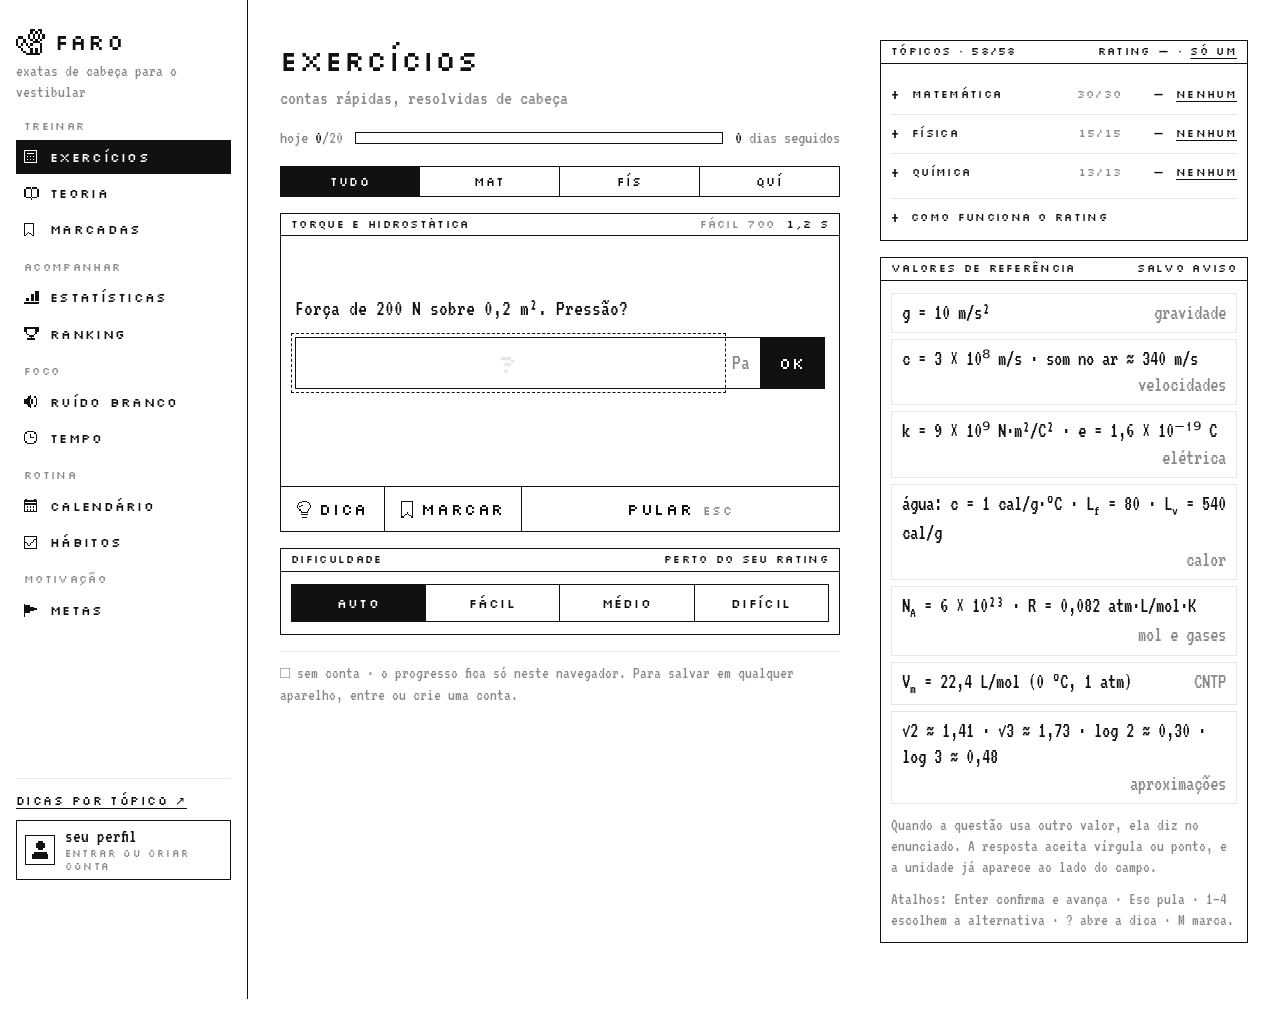
==== public/index.html @ e25a1c52 "Conta: trocar o e-mail Co-Authored-By: Claude Opus 5.5 <noreply@anthropic.com> Claude-Session: https" ====
<!doctype html>
<html lang="pt-BR">
<head>
<meta charset="utf-8">
<meta name="viewport" content="width=device-width,initial-scale=1,viewport-fit=cover">
<title>Faro</title>
<link rel="icon" type="image/svg+xml" href="data:image/svg+xml,%3Csvg xmlns=%22http://www.w3.org/2000/svg%22 viewBox=%22-1 -2 14 14%22 shape-rendering=%22crispEdges%22%3E%3Crect x=%22-1%22 y=%22-2%22 width=%2214%22 height=%2214%22 rx=%222%22 fill=%22%23fff%22/%3E%3Cpath fill=%22%23111%22 d=%22M6 0h1v1h-1zM7 0h1v1h-1zM9 0h1v1h-1zM10 0h1v1h-1zM6 1h1v1h-1zM8 1h1v1h-1zM10 1h1v1h-1zM5 2h1v1h-1zM7 2h1v1h-1zM9 2h1v1h-1zM11 2h1v1h-1zM1 3h1v1h-1zM2 3h1v1h-1zM5 3h1v1h-1zM7 3h1v1h-1zM9 3h1v1h-1zM11 3h1v1h-1zM0 4h1v1h-1zM3 4h1v1h-1zM6 4h1v1h-1zM8 4h1v1h-1zM10 4h1v1h-1zM0 5h1v1h-1zM3 5h1v1h-1zM7 5h1v1h-1zM8 5h1v1h-1zM9 5h1v1h-1zM0 6h1v1h-1zM2 6h1v1h-1zM4 6h1v1h-1zM6 6h1v1h-1zM10 6h1v1h-1zM1 7h1v1h-1zM5 7h1v1h-1zM10 7h1v1h-1zM2 8h1v1h-1zM6 8h1v1h-1zM8 8h1v1h-1zM10 8h1v1h-1zM3 9h1v1h-1zM6 9h1v1h-1zM8 9h1v1h-1zM10 9h1v1h-1zM4 10h1v1h-1zM5 10h1v1h-1zM6 10h1v1h-1zM7 10h1v1h-1zM8 10h1v1h-1zM9 10h1v1h-1z%22/%3E%3C/svg%3E">
<link rel="preconnect" href="https://fonts.googleapis.com">
<link rel="preconnect" href="https://fonts.gstatic.com" crossorigin>
<link rel="stylesheet" href="https://fonts.googleapis.com/css2?family=Silkscreen&family=VT323&display=swap">
<style>
/* layout: a mesma coluna estreita de caixas com bordas retas de 1px do gerador de ruído branco */
:root {
  --paper: #ffffff;
  --ink: #111111;
  --mute: #8a8a8a;
  --line: #111111;
  --faint: #e6e6e6;
  --display: "Silkscreen", "VT323", ui-monospace, monospace;
  --body: "VT323", ui-monospace, "Courier New", monospace;
  color-scheme: light;
}
* { box-sizing: border-box; border-radius: 0; }
html, body { background: var(--paper); color: var(--ink); }
body {
  margin: 0;
  font-family: var(--body);
  font-size: 20px;
  line-height: 1.25;
  padding-block: 40px 56px;
  padding-left: max(16px, env(safe-area-inset-left, 0px));
  padding-right: max(16px, env(safe-area-inset-right, 0px));
}
main { max-width: 560px; margin: 0 auto; display: flex; flex-direction: column; gap: 16px; }
h1 {
  font-family: var(--display); font-weight: 400; font-size: 28px;
  letter-spacing: .04em; margin: 0; text-wrap: balance;
}
.sub { margin: 0; color: var(--mute); }
.box { border: 1px solid var(--line); }
.box > .hd {
  display: flex; justify-content: space-between; align-items: center; gap: 8px;
  border-bottom: 1px solid var(--line);
  padding: 4px 10px;
  font-family: var(--display); font-size: 11px; letter-spacing: .12em; text-transform: uppercase;
}
.box > .bd { padding: 12px 10px; }
button { font: inherit; color: inherit; -webkit-tap-highlight-color: transparent; }
button:focus-visible, input:focus-visible { outline: 1px dashed var(--ink); outline-offset: 3px; }

/* exercício */
.q { min-height: 250px; display: flex; flex-direction: column; justify-content: center; gap: 14px; padding: 22px 14px !important; }
.ctx { margin: 0; font-size: 22px; text-wrap: pretty; }
.ctx:empty { display: none; }
.ctx b { font-weight: 400; background: var(--ink); color: var(--paper); padding: 0 4px; }
.expr {
  font-family: var(--display); font-size: 34px; letter-spacing: .04em;
  line-height: 1.2; overflow-wrap: anywhere; text-align: center; padding: 6px 0;
}
.expr:empty { display: none; }
.expr sup { font-size: .55em; vertical-align: .9em; line-height: 0; }
.expr sub { font-size: .55em; line-height: 0; }
form { display: grid; grid-template-columns: 1fr auto auto; gap: 0; }
#ans {
  width: 100%; min-width: 0; border: 1px solid var(--line); border-right: 0;
  background: var(--paper); color: var(--ink);
  font-family: var(--display); font-size: 26px; letter-spacing: .06em;
  padding: 8px 10px; text-align: center;
}
#ans::placeholder { color: var(--faint); }
#ans:disabled { color: var(--ink); -webkit-text-fill-color: var(--ink); opacity: 1; }
#ok {
  border: 1px solid var(--line); background: var(--ink); color: var(--paper);
  font-family: var(--display); font-size: 16px; letter-spacing: .1em; padding: 0 18px; cursor: pointer;
}
.fb { min-height: 1.3em; font-family: var(--display); font-size: 14px; letter-spacing: .1em; text-align: center; }
.how { font-size: 20px; padding: 8px 10px; border: 1px solid var(--faint); margin: 0; overflow-wrap: anywhere; }
.how:empty { display: none; }
.how sup { font-size: .7em; }
.foot { display: grid; grid-template-columns: auto 1fr; border-top: 1px solid var(--line); }
#help {
  display: flex; align-items: center; padding: 0 16px; border-right: 1px solid var(--line);
  font-family: var(--display); font-size: 16px; letter-spacing: .1em; text-decoration: none; color: var(--ink); white-space: nowrap;
}
#help:hover { background: var(--ink); color: var(--paper); }
#help:focus-visible { outline: 1px dashed var(--ink); outline-offset: -4px; }
#act {
  width: 100%; border: 0; background: var(--paper);
  font-family: var(--display); font-size: 16px; letter-spacing: .1em; padding: 12px 10px; cursor: pointer;
}
#act:hover { background: var(--ink); color: var(--paper); }
#act.go { background: var(--ink); color: var(--paper); }
.key { color: var(--mute); font-size: 12px; }
#act:hover .key, #act.go .key { color: var(--faint); }

/* teclado na tela: só em telas de toque */
.pad { display: none; grid-template-columns: repeat(4, 1fr); gap: 6px; }
.pad button {
  border: 1px solid var(--line); background: var(--paper); height: 56px;
  font-family: var(--display); font-size: 24px; cursor: pointer;
  touch-action: manipulation; -webkit-tap-highlight-color: transparent; user-select: none; -webkit-user-select: none;
}
.pad button:active { background: var(--ink); color: var(--paper); }
.pad #padOk { background: var(--ink); color: var(--paper); font-size: 18px; letter-spacing: .1em; }
.pad #padOk:active { background: var(--paper); color: var(--ink); }
@media (pointer: coarse), (hover: none) {
  .pad { display: grid; }
  #ok { display: none; }
  #ans { border-right: 1px solid var(--line); caret-color: transparent; }
  .q { min-height: 0; padding: 16px 12px !important; gap: 10px; }
  #act .key { display: none; }
  body { padding-top: 20px; }
}

/* desempenho */
canvas { display: block; width: 100%; height: 96px; image-rendering: pixelated; }
.axis { display: flex; justify-content: space-between; color: var(--mute); font-size: 16px; padding: 2px 10px 6px; }
.stats { display: grid; grid-template-columns: repeat(4, 1fr); border-top: 1px solid var(--line); }
.stats div { padding: 6px 10px; }
.stats div + div { border-left: 1px solid var(--line); }
.stats span { display: block; font-family: var(--display); font-size: 10px; letter-spacing: .12em; text-transform: uppercase; color: var(--mute); }
.stats output { font-size: 26px; font-variant-numeric: tabular-nums; }

/* ajustes */
.hd button { border: 0; background: none; padding: 0; cursor: pointer; font-family: var(--display); font-size: 11px; letter-spacing: .12em; text-transform: uppercase; text-decoration: underline; text-underline-offset: 3px; }
.chips { display: grid; grid-template-columns: repeat(auto-fill, minmax(8.5em, 1fr)); gap: 6px; }
.chip, .seg button {
  border: 1px solid var(--line); background: var(--paper); padding: 4px 8px;
  text-align: left; cursor: pointer; font-size: 19px; white-space: nowrap; overflow: hidden; text-overflow: ellipsis;
}
.chip::before { content: "□ "; }
.chip[aria-pressed="true"]::before { content: "■ "; }
.chip:hover { background: var(--faint); }
.seg { display: grid; grid-template-columns: repeat(4, 1fr); }
.rt { display: grid; grid-template-columns: auto 1fr auto auto; gap: 4px 10px; align-items: center; }
.rt .n { white-space: nowrap; }
.rt .bar { height: 12px; border: 1px solid var(--faint); position: relative; }
.rt .bar i { position: absolute; inset: 1px auto 1px 1px; background: repeating-linear-gradient(90deg, var(--ink) 0 6px, transparent 6px 8px); }
.rt .v { text-align: right; font-variant-numeric: tabular-nums; min-width: 2.6em; }
.rt .l { font-family: var(--display); font-size: 10px; letter-spacing: .1em; color: var(--mute); min-width: 4.5em; }
.rt .off { color: var(--mute); }
.rt .off .bar i { opacity: .3; }
.rt .now { background: var(--ink); color: var(--paper); padding: 0 4px; margin-left: -4px; }
.d { color: var(--mute); }
.seg button { text-align: center; font-family: var(--display); font-size: 13px; letter-spacing: .1em; padding: 10px 4px; }
.seg button + button { border-left: 0; }
.seg button[aria-pressed="true"] { background: var(--ink); color: var(--paper); }

/* valores de referência */
.def p { margin: 0 0 10px; max-width: 62ch; }
.def p:last-child { margin-bottom: 0; }
.eq { font-size: 21px; padding: 6px 10px; border: 1px solid var(--faint); margin: 0 0 6px; overflow-x: auto; white-space: nowrap; display: flex; justify-content: space-between; gap: 16px; }
.eq span:last-child { color: var(--mute); }
.note { color: var(--mute); font-size: 17px; }

@media (max-width: 440px) {
  .seg button { font-size: 11px; letter-spacing: .04em; }
  .expr { font-size: 28px; }
  .stats { grid-template-columns: repeat(2, 1fr); }
  .stats div:nth-child(3) { border-left: 0; }
  .stats div:nth-child(n+3) { border-top: 1px solid var(--line); }
  .eq { white-space: normal; flex-direction: column; gap: 0; }
}

/* unidade ao lado da resposta */
#unit {
  display: flex; align-items: center; padding: 0 10px; white-space: nowrap;
  border-top: 1px solid var(--line); border-bottom: 1px solid var(--line);
  font-size: 22px; color: var(--mute);
}
#unit:empty { display: none; }
.pad [data-d="0"], .pad #padOk { grid-column: span 2; }

/* matrizes e determinantes */
.mx { display: inline-grid; gap: 0 14px; border-left: 2px solid var(--ink); border-right: 2px solid var(--ink); padding: 0 8px; vertical-align: middle; line-height: 1.1; }
.ctx .mx { font-size: 20px; }

/* múltipla escolha */
.opts { display: grid; gap: 6px; }
.opts:empty { display: none; }
.opt {
  display: grid; grid-template-columns: 1.4em 1fr; gap: 8px; align-items: baseline;
  border: 1px solid var(--line); background: var(--paper); padding: 8px 10px;
  text-align: left; font-size: 21px; cursor: pointer; overflow-wrap: anywhere;
  touch-action: manipulation;
}
.opt .n { font-family: var(--display); font-size: 12px; color: var(--mute); }
.opt:hover:not(:disabled) { background: var(--faint); }
.opt:disabled { cursor: default; }
.opt.right { background: var(--ink); color: var(--paper); }
.opt.right .n { color: var(--faint); }
.opt.wrong { text-decoration: line-through; color: var(--mute); }
.opt sub, .opt sup, .how sub, .how sup { font-size: .7em; }
.mc form, .mc .pad { display: none !important; }

/* dúvida aberta embaixo da questão */
.tips { margin: 0; border: 1px solid var(--ink); padding: 10px; display: grid; gap: 10px; }
.tips[hidden] { display: none; }
.tips .tt { font-family: var(--display); font-size: 11px; letter-spacing: .12em; text-transform: uppercase; display: flex; justify-content: space-between; gap: 8px; }
.tips .tip { margin: 0; text-wrap: pretty; }
.tips .tip b { font-weight: 400; background: var(--ink); color: var(--paper); padding: 0 4px; }
.tips .ex { display: block; color: var(--mute); }
.tips .tip.this { border: 1px dashed var(--ink); padding: 6px 8px; }
.tips .tip.this::after { content: 'é a conta desta questão'; display: block; font-family: var(--display); font-size: 10px; letter-spacing: .12em; text-transform: uppercase; color: var(--mute); margin-top: 4px; }
.tips .links { display: flex; flex-wrap: wrap; gap: 6px 16px; border-top: 1px solid var(--faint); padding-top: 8px; }
.tips a, .tips .links button { color: var(--ink); font: inherit; font-size: 19px; background: none; border: 0; padding: 0; cursor: pointer; text-decoration: underline; text-underline-offset: 3px; }
#help { border: 0; border-right: 1px solid var(--line); background: var(--paper); cursor: pointer; }
#help[aria-expanded="true"] { background: var(--ink); color: var(--paper); }

.eq sub, .eq sup { font-size: .7em; }
@media (pointer: coarse), (hover: none) {
  #unit { border-right: 1px solid var(--line); }
  .hasu #ans { border-right: 0; }
  .opt { padding: 10px; }
}
#clock { white-space: nowrap; }

/* páginas: contas, fórmulas e marcadas */
.view { display: contents; }
.view[hidden] { display: none; }
#mCount:empty { display: none; }

/* rodapé da questão: dica, marcar, pular */
.foot { grid-template-columns: auto auto 1fr; }
#mark {
  display: flex; align-items: center; padding: 0 16px; border: 0; border-right: 1px solid var(--line);
  background: var(--paper); cursor: pointer; white-space: nowrap;
  font-family: var(--display); font-size: 16px; letter-spacing: .1em;
}
#mark:hover, #help:hover { background: var(--ink); color: var(--paper); }
#mark[aria-pressed="true"] { background: var(--ink); color: var(--paper); }
#mark:focus-visible, #help:focus-visible { outline: 1px dashed var(--ink); outline-offset: -4px; }
.ico { display: inline-flex; margin-right: 8px; }
.ico svg { height: 1.05em; width: auto; display: block; }
@media (max-width: 440px) {
  #help, #mark { padding: 0 10px; font-size: 14px; letter-spacing: .06em; }
  .ico { margin-right: 6px; }
  #act { font-size: 14px; letter-spacing: .06em; }
}

/* lista de marcadas */
.mlist { display: flex; flex-direction: column; gap: 16px; }
.mlist:empty { display: none; }
.mq .bd { display: grid; gap: 10px; }
.mq .ctx, .mq .expr { margin: 0; }
.mq .expr { font-size: 28px; }
.mq ol { margin: 0; padding: 0; list-style: none; display: grid; gap: 4px; }
.mq li { border: 1px solid var(--faint); padding: 4px 8px; display: grid; grid-template-columns: 1.4em 1fr; gap: 8px; }
.mq li .n { font-family: var(--display); font-size: 12px; color: var(--mute); }
.mq li.right { border-color: var(--ink); background: var(--ink); color: var(--paper); }
.mq .sol { border: 1px solid var(--ink); padding: 8px 10px; margin: 0; }
.mq .sol[hidden] { display: none; }
.mq .sol b { font-weight: 400; background: var(--ink); color: var(--paper); padding: 0 4px; }
.mq .acts { display: flex; flex-wrap: wrap; gap: 6px 18px; border-top: 1px solid var(--faint); padding-top: 8px; }
.mq .acts button, .mq .acts a { font: inherit; font-size: 19px; color: var(--ink); background: none; border: 0; padding: 0; cursor: pointer; text-decoration: underline; text-underline-offset: 3px; }
.mq sub, .mq sup { font-size: .7em; }
.empty { border: 1px dashed var(--mute); padding: 16px 12px; color: var(--mute); margin: 0; text-align: center; }
.acct::before { content: "□ "; }
.acct.on { color: var(--ink); }
.acct.on::before { content: "■ "; }
/* fórmulas precisam de minúsculas: a fonte de título só tem maiúsculas */
.expr.f { font-family: var(--body); font-size: 40px; letter-spacing: .02em; }
.mq .expr.f { font-size: 32px; }
@media (max-width: 440px) { .expr.f { font-size: 34px; } }
.how b { font-weight: 400; background: var(--ink); color: var(--paper); padding: 0 4px; }
.ctx .d { color: var(--mute); }
/* legenda: o que é cada termo da fórmula */
.lg { margin: 0; padding: 6px 10px; border: 1px dashed var(--mute); font-size: 18px; line-height: 1.35; color: var(--mute); overflow-wrap: anywhere; }
.lg:empty { display: none; }
.lg b { font-weight: 400; color: var(--ink); }
.lg .lt { font-family: var(--display); font-size: 10px; letter-spacing: .12em; text-transform: uppercase; color: var(--ink); margin-right: 4px; }
.lg sub, .lg sup { font-size: .7em; }

.dl { font-family: var(--display); font-size: 12px; letter-spacing: .12em; color: var(--ink); white-space: nowrap; text-decoration: underline; text-underline-offset: 3px; }
.dl:hover { background: var(--ink); color: var(--paper); text-decoration: none; }

/* colunas: uma só no celular, duas no computador */
.col { display: flex; flex-direction: column; gap: 16px; min-width: 0; }
.seg.subj button { padding: 7px 4px; font-size: 12px; }

/* cabeçalho da questão: tópico à esquerda (corta se for longo), nível e tempo à direita */
#topic { min-width: 0; overflow: hidden; text-overflow: ellipsis; white-space: nowrap; }
.qr { display: flex; gap: 12px; flex: none; white-space: nowrap; }
#qlvl { color: var(--mute); }

/* resultado: o veredito na fonte de título, o resto na fonte do texto (minúsculas e unidades certas) */
.fb { font-family: var(--body); font-size: 19px; letter-spacing: 0; line-height: 1.25; color: var(--mute); text-wrap: balance; }
.fb b { font-weight: 400; font-family: var(--display); font-size: 14px; letter-spacing: .1em; color: var(--ink); margin-right: 4px; }
.fb i { font-style: normal; background: var(--ink); color: var(--paper); padding: 0 4px; }
.fb i sub, .fb i sup { font-size: .7em; }
.fb .dr { color: var(--ink); }

/* desempenho vazio */
.cv { position: relative; }
.hempty { position: absolute; inset: 0; display: flex; align-items: center; justify-content: center; margin: 0; color: var(--mute); font-size: 18px; }
.hempty[hidden] { display: none; }

/* tópicos e rating: um grupo por matéria, cada linha liga ou desliga o tópico */
.tl { display: grid; }
.tg + .tg { border-top: 1px solid var(--faint); }
.tg summary {
  display: grid; grid-template-columns: 1em minmax(0, 1fr) auto auto auto; gap: 10px; align-items: center;
  padding: 9px 0; cursor: pointer; list-style: none;
  font-family: var(--display); font-size: 11px; letter-spacing: .12em; text-transform: uppercase;
}
.tg summary::-webkit-details-marker { display: none; }
.tg summary::before, .more summary::before { content: '+'; font-family: var(--body); font-size: 20px; line-height: 1; display: inline-block; width: 1em; }
.tg[open] summary::before, .more[open] summary::before { content: '−'; }
.tg summary:focus-visible { outline: 1px dashed var(--ink); outline-offset: 2px; }
.tg .gc { color: var(--mute); }
.tg .ga { min-width: 3em; text-align: right; }
.tg summary button { min-width: 5.6em; border: 0; background: none; padding: 0; cursor: pointer; font: inherit; letter-spacing: inherit; text-transform: inherit; text-align: right; text-decoration: underline; text-underline-offset: 3px; }
.tg .rows { display: grid; padding-bottom: 10px; }
.tr {
  display: grid; grid-template-columns: 1em minmax(0, 1fr) minmax(40px, 96px) 2.4em 4.6em; gap: 10px; align-items: center;
  width: 100%; border: 0; background: none; padding: 2px 0; text-align: left; cursor: pointer; font-size: 19px;
  touch-action: manipulation;
}
.tr::before { content: '■'; }
.tr[aria-pressed="false"]::before { content: '□'; }
@media (hover: hover) { .tr:hover { background: var(--faint); } }
.tr .n { white-space: nowrap; overflow: hidden; text-overflow: ellipsis; justify-self: start; max-width: 100%; }
.tr.at .n { background: var(--ink); color: var(--paper); padding: 0 4px; margin-left: -4px; }
.tr .bar { height: 12px; border: 1px solid var(--faint); position: relative; }
.tr .bar i { position: absolute; inset: 1px auto 1px 1px; background: repeating-linear-gradient(90deg, var(--ink) 0 6px, transparent 6px 8px); }
.tr .v { text-align: right; font-variant-numeric: tabular-nums; }
.tr .l { font-family: var(--display); font-size: 10px; letter-spacing: .1em; color: var(--mute); text-align: right; }
.tr[aria-pressed="false"] { color: var(--mute); }
.tr[aria-pressed="false"] .bar i { opacity: .3; }

/* explicações que ficam fechadas até alguém querer ler */
.more { margin-top: 6px; border-top: 1px solid var(--faint); padding-top: 9px; color: var(--mute); font-size: 17px; }
.more summary { display: flex; align-items: center; cursor: pointer; list-style: none; color: var(--ink); font-family: var(--display); font-size: 11px; letter-spacing: .12em; text-transform: uppercase; }
.more summary::-webkit-details-marker { display: none; }
.more p { margin: 8px 0 0; text-wrap: pretty; }
.more button { font: inherit; color: var(--ink); background: none; border: 0; padding: 0; cursor: pointer; text-decoration: underline; text-underline-offset: 3px; }
#consts .note { margin: 10px 0 0; }
.eq { flex-wrap: wrap; white-space: normal; gap: 0 16px; }
.eq span:last-child { margin-left: auto; }

/* rodapé: onde o progresso fica salvo */
footer { border-top: 1px solid var(--faint); padding-top: 10px; }
.acct { margin: 0; color: var(--mute); font-size: 17px; }

@media (pointer: coarse), (hover: none) {
  .kbd { display: none; }
  .pad button { height: 52px; }
}
@media (max-width: 440px) {
  h1 { font-size: 22px; }
  .bw { display: none; }
  .seg.subj button { font-size: 11px; }
  .tr { grid-template-columns: 1em minmax(0, 1fr) 44px 2.4em; }
  .tr .l { display: none; }
}

/* tema escuro: os mesmos tokens, invertidos */
:root[data-tema="escuro"] { --paper: #121212; --ink: #ececec; --mute: #8f8f8f; --line: #ececec; --faint: #2c2c2c; color-scheme: dark; }
@media (prefers-color-scheme: dark) {
  :root[data-tema="sistema"]:not([data-theme="light"]) { --paper: #121212; --ink: #ececec; --mute: #8f8f8f; --line: #ececec; --faint: #2c2c2c; color-scheme: dark; }
}
:root[data-tema="sistema"][data-theme="dark"] { --paper: #121212; --ink: #ececec; --mute: #8f8f8f; --line: #ececec; --faint: #2c2c2c; color-scheme: dark; }

/* mascote e nome */
h1 { display: flex; align-items: center; gap: 12px; }
.logo { display: inline-flex; flex: none; }
.logo svg { height: 1.15em; width: auto; display: block; }
.fox svg { width: 56px; height: auto; display: block; margin: 0 auto 8px; color: var(--ink); }

.av { width: 30px; height: 30px; border: 1px solid var(--line); display: grid; place-items: center; overflow: hidden; flex: none; background: var(--paper); color: var(--ink); }
.av img { width: 100%; height: 100%; object-fit: cover; display: block; }
.av svg { width: 60%; height: auto; display: block; }
.av.big { width: 76px; height: 76px; }

/* meta do dia */
.goal { display: grid; grid-template-columns: auto minmax(40px, 1fr) auto; gap: 12px; align-items: center; font-size: 18px; color: var(--mute); }
.goal b { font-weight: 400; color: var(--ink); }
.gbar { height: 12px; border: 1px solid var(--line); position: relative; }
.gbar[hidden] { display: block; visibility: hidden; }
.gbar i { position: absolute; inset: 1px auto 1px 1px; background: repeating-linear-gradient(90deg, var(--ink) 0 6px, transparent 6px 8px); }
.goal.done .gbar i { background: var(--ink); }

/* evolução */
.hd select { font-family: var(--display); font-size: 11px; letter-spacing: .08em; text-transform: uppercase; border: 0; border-bottom: 1px solid var(--ink); border-radius: 0; background: var(--paper); color: var(--ink); max-width: 58%; padding: 0 2px; cursor: pointer; }
.evo { position: relative; padding: 8px 10px 0; min-height: 158px; }
.evo svg { display: block; overflow: visible; touch-action: pan-y; }
.evo .gl { stroke: var(--faint); stroke-width: 1; }
.evo .bl { stroke: var(--mute); stroke-width: 1; stroke-dasharray: 2 3; }
.evo text { font-family: var(--body); font-size: 15px; fill: var(--mute); }
.evo .bt { font-size: 14px; }
.evo .ln { fill: none; stroke: var(--ink); stroke-width: 2; stroke-linejoin: round; }
.evo .pt { fill: var(--ink); stroke: var(--paper); stroke-width: 2; }
.evo .cx { stroke: var(--mute); stroke-width: 1; }
.evo .tt { position: absolute; top: 0; transform: translateX(-50%); background: var(--ink); color: var(--paper); padding: 1px 6px; font-size: 17px; white-space: nowrap; pointer-events: none; }
.evo .tt[hidden] { display: none; }
.evs { margin: 0; padding: 2px 10px 8px; color: var(--mute); font-size: 17px; }
.evs:empty { display: none; }
.evs b { font-weight: 400; color: var(--ink); }

/* avançar sozinho: a barra mostra quanto falta */
#act { position: relative; }
#act.tick::after { content: ''; position: absolute; left: 0; bottom: 0; height: 3px; background: var(--paper); animation: tick var(--d, 1s) linear forwards; }
@keyframes tick { from { width: 0; } to { width: 100%; } }
/* depois de errar, o MARCAR pede atenção */
#mark.hint { outline: 1px dashed var(--ink); outline-offset: -5px; animation: nudge .9s steps(2) 2; }
@keyframes nudge { 50% { background: var(--ink); color: var(--paper); } }

/* configurações */
.cf { display: grid; gap: 14px; }
.cf .row { display: grid; gap: 6px; }
.lb { font-family: var(--display); font-size: 11px; letter-spacing: .12em; text-transform: uppercase; }
.seg.g3 { grid-template-columns: repeat(3, 1fr); gap: 6px; }
.seg.g3 button + button { border-left: 1px solid var(--line); }
.chk { justify-self: start; border: 0; background: none; padding: 0; cursor: pointer; font-size: 19px; color: var(--ink); }
.chk::before { content: '□ '; }
.chk[aria-pressed="true"]::before { content: '■ '; }
.chk[hidden] { display: none; }
.cf .note { margin: 0; }
.cf .demo { border: 1px dashed var(--mute); padding: 8px 10px; }
.prof { display: grid; grid-template-columns: 76px minmax(0, 1fr); gap: 14px; align-items: center; }
.pf { display: grid; gap: 10px; }
.fl { display: grid; gap: 4px; }
.fl input { font: inherit; font-size: 21px; color: var(--ink); background: var(--paper); border: 1px solid var(--line); border-radius: 0; padding: 6px 8px; width: 100%; min-width: 0; }
.fl input::placeholder { color: var(--mute); }
.lk { display: flex; flex-wrap: wrap; gap: 6px 18px; }
.lk button { font: inherit; font-size: 19px; color: var(--ink); background: none; border: 0; padding: 0; cursor: pointer; text-decoration: underline; text-underline-offset: 3px; }
.lk button[hidden] { display: none; }
#vConfig .acct { margin: 0; }

/* tamanho do texto das questões (configurações) */
.ctx { font-size: calc(22px * var(--fs, 1)); }
.expr { font-size: calc(34px * var(--fs, 1)); }
.expr.f { font-size: calc(40px * var(--fs, 1)); }
.opt { font-size: calc(21px * var(--fs, 1)); }
#ans { font-size: calc(26px * var(--fs, 1)); }
#unit { font-size: calc(22px * var(--fs, 1)); }
.how, .tips { font-size: calc(20px * var(--fs, 1)); }
.lg { font-size: calc(18px * var(--fs, 1)); }
.fb { font-size: calc(19px * var(--fs, 1)); }
.mq .expr { font-size: calc(28px * var(--fs, 1)); }
.mq .expr.f { font-size: calc(32px * var(--fs, 1)); }
@media (max-width: 440px) {
  .expr { font-size: calc(28px * var(--fs, 1)); }
  .expr.f { font-size: calc(34px * var(--fs, 1)); }
}
.gfox { display: inline-flex; vertical-align: -2px; margin-right: 6px; color: var(--ink); }
.gfox svg { height: 16px; width: auto; display: block; }
body[data-view="config"] footer { display: none; }

/* ===== menu lateral: gaveta no celular, coluna fixa no computador ===== */
body { padding: 0; }
.app { min-height: 100vh; }
main { width: 100%; min-width: 0; padding: 24px max(16px, env(safe-area-inset-right, 0px)) 56px max(16px, env(safe-area-inset-left, 0px)); }
.side {
  position: fixed; z-index: 30; inset: 0 auto 0 0; width: min(300px, 86vw);
  display: flex; flex-direction: column; gap: 18px; overflow-y: auto; overscroll-behavior: contain;
  padding: 22px 16px 20px max(16px, env(safe-area-inset-left, 0px));
  background: var(--paper); border-right: 1px solid var(--line);
  transform: translateX(-102%); visibility: hidden; transition: transform .16s ease-out, visibility 0s .16s;
}
.side.open { transform: none; visibility: visible; transition: transform .16s ease-out; }
.scrim { position: fixed; inset: 0; z-index: 29; background: color-mix(in srgb, var(--ink) 30%, transparent); }
.scrim[hidden] { display: none; }
@media (prefers-reduced-motion: reduce) { .side, .side.open { transition: none; } }

.brand { display: flex; align-items: center; gap: 10px; font-family: var(--display); font-size: 22px; letter-spacing: .06em; }
.brand .logo svg { height: 1.2em; }
.home { display: flex; align-items: center; gap: 10px; border: 0; background: none; padding: 0; cursor: pointer; color: var(--ink); font: inherit; letter-spacing: inherit; }
.home:hover span:last-child { text-decoration: underline; text-underline-offset: 4px; }
.home:focus-visible, button.logo:focus-visible { outline: 1px dashed var(--ink); outline-offset: 3px; }
button.logo { border: 0; background: none; padding: 0; cursor: pointer; color: var(--ink); font: inherit; }
.side .x { margin-left: auto; width: 36px; height: 36px; border: 1px solid var(--line); background: var(--paper); font-size: 26px; line-height: 1; cursor: pointer; }
.side .x:hover { background: var(--ink); color: var(--paper); }
.tag { margin: -14px 0 0; color: var(--mute); font-size: 17px; }

.ng { display: grid; gap: 2px; }
.ng .lb { color: var(--mute); padding: 12px 8px 4px; }
.ng .lb:first-child { padding-top: 0; }
.ng button {
  display: grid; grid-template-columns: 16px minmax(0, 1fr) auto; gap: 10px; align-items: center;
  width: 100%; border: 0; background: none; padding: 9px 8px; text-align: left; cursor: pointer;
  font-family: var(--display); font-size: 13px; letter-spacing: .1em; text-transform: uppercase; color: var(--ink);
}
.ng .ni { display: flex; }
.ng .ni svg { height: 13px; width: auto; display: block; }
.ng .ct { font-family: var(--body); font-size: 18px; letter-spacing: 0; color: var(--mute); }
.ng .ct:empty { display: none; }
@media (hover: hover) { .ng button:hover { background: var(--faint); } }
.ng button[aria-current] { background: var(--ink); color: var(--paper); }
.ng button[aria-current] .ct { color: var(--faint); }
.ng button:focus-visible, .me:focus-visible, .menu:focus-visible { outline: 1px dashed var(--ink); outline-offset: 2px; }

/* ruído branco dentro do menu */
.noise .hd [data-nz="state"] { color: var(--mute); text-transform: none; font-family: var(--body); font-size: 16px; letter-spacing: 0; }
.nzp { display: block; width: 100%; border: 0; border-top: 1px solid var(--line); background: var(--paper); padding: 16px 10px; cursor: pointer; font-family: var(--display); font-size: 16px; letter-spacing: .1em; }
.nzp:hover { background: var(--faint); }
.nzp[aria-pressed="true"] { background: var(--ink); color: var(--paper); }
.nzs { height: 120px; }
.noise.big .nzs { padding: 10px 10px 0; }
.nzc { display: grid; grid-template-columns: minmax(0, 1fr) auto; grid-template-areas: "l o" "r r"; gap: 0 8px; align-items: baseline; font-size: 17px; }
.nzc label { grid-area: l; color: var(--mute); }
.nzc output { grid-area: o; font-variant-numeric: tabular-nums; }
.nzc input { grid-area: r; }
input[type="range"] { -webkit-appearance: none; appearance: none; width: 100%; height: 22px; margin: 0; background: transparent; cursor: pointer; }
input[type="range"]::-webkit-slider-runnable-track { height: 8px; border: 1px solid var(--line); background: var(--paper); }
input[type="range"]::-webkit-slider-thumb { -webkit-appearance: none; width: 12px; height: 18px; margin-top: -6px; border: 0; border-radius: 0; background: var(--ink); }
input[type="range"]::-moz-range-track { height: 6px; border: 1px solid var(--line); background: var(--paper); }
input[type="range"]::-moz-range-progress { height: 6px; background: repeating-linear-gradient(90deg, var(--ink) 0 3px, transparent 3px 5px); }
input[type="range"]::-moz-range-thumb { width: 12px; height: 18px; border: 0; border-radius: 0; background: var(--ink); }
input[type="range"]:focus-visible { outline: 1px dashed var(--ink); outline-offset: 2px; }

/* rodapé do menu: dicas e perfil */
.nf { margin-top: auto; display: grid; gap: 12px; border-top: 1px solid var(--faint); padding-top: 14px; }
.nf .dl { justify-self: start; }
.me {
  display: grid; grid-template-columns: 30px minmax(0, 1fr); gap: 10px; align-items: center;
  width: 100%; border: 1px solid var(--line); background: var(--paper); padding: 6px 8px; text-align: left; cursor: pointer; color: var(--ink);
}
@media (hover: hover) { .me:hover { background: var(--faint); } }
.me[aria-current] { background: var(--ink); color: var(--paper); }
.me[aria-current] .av { border-color: var(--paper); }
.me .mt { display: grid; min-width: 0; }
#meName { font-size: 19px; line-height: 1.1; overflow: hidden; text-overflow: ellipsis; white-space: nowrap; }
#meName:empty::before { content: 'seu perfil'; }
.me .ms { font-family: var(--display); font-size: 10px; letter-spacing: .12em; text-transform: uppercase; color: var(--mute); }
.me[aria-current] .ms { color: var(--faint); }

/* topo da página: menu (no celular), título, ruído ligado */
.ph { display: flex; align-items: center; gap: 12px; min-height: 40px; }
.ph h1 { flex: 1 1 auto; min-width: 0; overflow-wrap: anywhere; }
.menu { flex: none; width: 40px; height: 40px; display: grid; place-items: center; border: 1px solid var(--line); background: var(--paper); cursor: pointer; }
.menu .ico { margin: 0; }
.menu .ico svg { height: 14px; }
.menu:hover { background: var(--ink); color: var(--paper); }
.nzq { flex: none; border: 1px solid var(--line); background: var(--ink); color: var(--paper); padding: 6px 8px; cursor: pointer; font-family: var(--display); font-size: 11px; letter-spacing: .1em; }
.nzq[hidden] { display: none; }
.qk { display: flex; gap: 8px; margin-left: auto; }
.ph { flex-wrap: wrap; row-gap: 8px; }
.tmq { flex: none; display: inline-flex; align-items: center; gap: 6px; border: 1px solid var(--line); background: var(--paper); padding: 5px 8px; cursor: pointer; font-family: var(--display); font-size: 12px; letter-spacing: .06em; font-variant-numeric: tabular-nums; }
.tmq .ico { margin: 0; }
.tmq .ico svg { height: 12px; }
.tmq[hidden] { display: none; }
#modeSub { margin-top: -10px; }
@media (max-width: 440px) { .ph h1 { font-size: 20px; gap: 8px; } }

/* ===== estatísticas ===== */
.tiles { display: grid; grid-template-columns: repeat(2, minmax(0, 1fr)); gap: 1px; background: var(--line); border: 1px solid var(--line); }
.tile { background: var(--paper); padding: 8px 10px 10px; display: grid; gap: 2px; min-width: 0; }
.tile span { font-family: var(--display); font-size: 10px; letter-spacing: .12em; text-transform: uppercase; color: var(--mute); }
.tile b { font-weight: 400; font-size: 42px; line-height: 1; font-variant-numeric: tabular-nums; }
.tile em { font-style: normal; color: var(--mute); font-size: 16px; line-height: 1.1; }
@media (min-width: 600px) { .tiles { grid-template-columns: repeat(4, minmax(0, 1fr)); } }
.cols2 { display: flex; flex-direction: column; gap: 16px; }
.cal { display: grid; grid-template-rows: repeat(7, auto); grid-auto-flow: column; grid-template-columns: 1.1em; grid-auto-columns: minmax(0, 1fr); gap: 3px; max-width: 420px; }
.cal .wd { font-size: 14px; line-height: 1; color: var(--mute); display: grid; place-items: center; }
.cal i, .calk i { display: block; aspect-ratio: 1; border: 1px solid var(--line); }
.cal .c0, .calk .c0 { border-color: var(--faint); }
.cal .c1, .calk .c1 { background: repeating-linear-gradient(45deg, var(--ink) 0 1px, transparent 1px 4px); }
.cal .c2, .calk .c2 { background: var(--ink); }
.cal .cf { border: 1px dashed var(--faint); }
.cal .td { outline: 1px dashed var(--ink); outline-offset: 1px; }
.calk { display: flex; flex-wrap: wrap; gap: 4px 14px; margin-top: 10px; color: var(--mute); font-size: 16px; }
.calk span { display: inline-flex; align-items: center; gap: 6px; }
.calk i { width: 12px; }
.sr { display: grid; gap: 10px; }
.srow { display: grid; grid-template-columns: 6.2em minmax(40px, 1fr) 3em; gap: 0 10px; align-items: center; }
.srow .bar { height: 12px; border: 1px solid var(--faint); position: relative; }
.srow .bar i { position: absolute; inset: 1px auto 1px 1px; background: repeating-linear-gradient(90deg, var(--ink) 0 6px, transparent 6px 8px); }
.srow b { font-weight: 400; text-align: right; font-variant-numeric: tabular-nums; }
.srow em { grid-column: 2 / -1; font-style: normal; color: var(--mute); font-size: 16px; }

/* ===== ranking ===== */
.rk { list-style: none; margin: 0; padding: 0; }
.rk li { display: grid; grid-template-columns: 2em 30px minmax(0, 1fr) auto; gap: 10px; align-items: center; padding: 7px 10px; }
.rk li + li { border-top: 1px solid var(--faint); }
.rk .p { font-family: var(--display); font-size: 12px; letter-spacing: .06em; }
.rk .nm { overflow: hidden; text-overflow: ellipsis; white-space: nowrap; }
.rk b { font-weight: 400; font-size: 26px; line-height: 1; font-variant-numeric: tabular-nums; }
.rk li.you { background: var(--ink); color: var(--paper); }
.rk li.you .av { border-color: var(--paper); }
.rk li.rke { display: block; padding: 18px 12px; text-align: center; color: var(--mute); }

/* computador: o menu vira uma coluna fixa */
@media (min-width: 900px) {
  .app { display: grid; grid-template-columns: 248px minmax(0, 1fr); background: linear-gradient(var(--line), var(--line)) 247px 0 / 1px 100% no-repeat; }
  .side { position: sticky; top: 0; height: 100vh; height: 100dvh; width: auto; z-index: auto; transform: none; visibility: visible; transition: none; padding: 28px 16px 20px; }
  .menu, .side .x, .logo.m, .scrim, .qk { display: none !important; }
  main { padding: 40px 32px 56px; }
}
/* tela larga: treino com os tópicos ao lado; as outras páginas usam a largura toda */
@media (min-width: 1280px) {
  main { max-width: 1064px; display: grid; grid-template-columns: 560px minmax(0, 1fr); grid-template-rows: auto auto auto 1fr; gap: 16px 40px; align-items: start; }
  .ph { grid-column: 1; grid-row: 1; }
  #modeSub { grid-column: 1; grid-row: 2; }
  #vTrain > .col:first-child, #vTime > .col:first-child, #vNoise > .col:first-child { grid-column: 1; grid-row: 3; }
  #vTrain > .aside, #vTime > .aside, #vNoise > .aside { grid-column: 2; grid-row: 1 / 5; }
  footer { grid-column: 1; grid-row: 4; }
  body:is([data-view="marcadas"], [data-view="estatisticas"], [data-view="ranking"], [data-view="config"], [data-view="metas"], [data-view="calendario"], [data-view="habitos"], [data-view="conta"]) :is(.ph, #modeSub, footer) { grid-column: 1 / -1; }
  #vMarked, #vStats, #vRank, #vGoals, #vCal, #vHab { grid-column: 1 / -1; grid-row: 3; display: flex; flex-direction: column; gap: 16px; }
  .mlist { display: grid; grid-template-columns: 1fr 1fr; align-items: start; }
  .mlist .empty { grid-column: 1 / -1; }
  .cols2 { display: grid; grid-template-columns: 1fr 1fr; align-items: start; gap: 16px 40px; }
  #vRank { display: grid; grid-template-columns: 560px minmax(0, 1fr); gap: 16px 40px; align-items: start; }
  #vRank > .rkf, #vRank > .box:first-of-type { grid-column: 1; }
  #vRank > .box:last-child { grid-column: 2; grid-row: 1 / 3; }
  #vConfig { grid-column: 1 / -1; grid-row: 3; display: block; columns: 2; column-gap: 40px; }
  #vConfig > .box { break-inside: avoid; margin-bottom: 16px; }
  #vMarked[hidden], #vStats[hidden], #vRank[hidden], #vConfig[hidden], #vGoals[hidden], #vCal[hidden], #vHab[hidden] { display: none; }
  #vAcct { grid-column: 1 / -1; grid-row: 3; max-width: 560px; display: block; }
  #vAcct[hidden] { display: none; }
}

/* ===== painéis fixos no menu: ruído, timer, cronômetro, pomodoro ===== */
.pins { display: grid; gap: 10px; }
.pins[hidden] { display: none; }
.mini > .hd { padding: 2px 2px 2px 10px; gap: 6px; }
.mini .mt { border: 0; background: none; padding: 0; cursor: pointer; font: inherit; letter-spacing: inherit; text-transform: inherit; color: var(--ink); text-align: left; white-space: nowrap; }
.mini .mt:hover { text-decoration: underline; text-underline-offset: 3px; }
.mini .ms { margin-left: auto; min-width: 0; overflow: hidden; text-overflow: ellipsis; white-space: nowrap; color: var(--mute); font-family: var(--body); font-size: 16px; letter-spacing: 0; text-transform: none; }
.mini .unpin { flex: none; width: 24px; height: 24px; border: 0; background: none; padding: 0; cursor: pointer; font-family: var(--body); font-size: 22px; line-height: 1; color: var(--mute); }
.mini .unpin:hover { color: var(--ink); }
.mini .unpin { text-decoration: none; }
.mr { display: grid; grid-template-columns: minmax(0, 1fr) 38px 38px; }
.mini .md { align-self: center; padding: 6px 10px; font-family: var(--display); font-size: 24px; letter-spacing: .02em; line-height: 1; white-space: nowrap; font-variant-numeric: tabular-nums; }
.mp { display: grid; place-items: center; border: 0; border-left: 1px solid var(--line); background: var(--paper); padding: 0; cursor: pointer; color: var(--ink); min-height: 38px; }
.mp svg { height: 11px; width: auto; display: block; }
@media (hover: hover) { .mp:hover { background: var(--faint); } }
.mp[data-k="pause"], .mp[data-k="stop"] { background: var(--ink); color: var(--paper); }
.mini.noise .mr { grid-template-columns: 38px minmax(0, 1fr); }
.mini.noise .mp { border-left: 0; border-right: 1px solid var(--line); }
.mini .nzs { height: 38px; padding: 4px 6px 0; }
.mini .bd { padding: 6px 10px 8px; border-top: 1px solid var(--faint); }
.mini.ring .md { animation: ring .5s steps(1) infinite; }

/* ===== tempo ===== */
.tmd { display: grid; gap: 12px; justify-items: center; padding: 24px 14px 18px !important; }
.tmt { font-family: var(--display); font-size: clamp(54px, 16vw, 92px); line-height: 1; letter-spacing: .02em; white-space: nowrap; font-variant-numeric: tabular-nums; padding: 2px 6px; }
.tmt small { font-size: .42em; color: var(--mute); letter-spacing: 0; }
.tmbar { width: 100%; }
.tmbar.off { visibility: hidden; }
.tms { margin: 0; color: var(--mute); font-size: 18px; min-height: 1.25em; text-align: center; text-wrap: balance; }
.tmc { display: flex; align-items: center; gap: 12px; font-family: var(--display); font-size: 12px; letter-spacing: .12em; text-transform: uppercase; }
.tmc[hidden] { display: none; }
.tmc .dots { display: flex; gap: 4px; }
.tmc .dots i { width: 12px; height: 12px; border: 1px solid var(--line); }
.tmc .dots i.f { background: var(--ink); }
.tmc .dots i.n { background: repeating-linear-gradient(45deg, var(--ink) 0 1px, transparent 1px 4px); }
.tmk { display: grid; grid-template-columns: 2fr 1fr 1fr; border-top: 1px solid var(--line); }
.tmk button { border: 0; background: var(--paper); padding: 15px 6px; cursor: pointer; font-family: var(--display); font-size: 14px; letter-spacing: .1em; touch-action: manipulation; }
.tmk button + button { border-left: 1px solid var(--line); }
#tmGo { background: var(--ink); color: var(--paper); }
@media (hover: hover) { .tmk button:not(#tmGo):hover:not(:disabled) { background: var(--faint); } }
.tmk button:disabled { color: var(--mute); cursor: default; }
.tmk button:focus-visible { outline: 1px dashed currentColor; outline-offset: -5px; }
.tmb.ring .tmt { animation: ring .5s steps(1) infinite; }
@keyframes ring { 50% { background: var(--ink); color: var(--paper); } }
@media (prefers-reduced-motion: reduce) { .tmb.ring .tmt, .mini.ring .md { animation: none; background: var(--ink); color: var(--paper); } }
#tmPin, #nzPin { justify-self: start; }
.laps { list-style: none; margin: 0; padding: 0; max-height: 340px; overflow-y: auto; }
.laps li { display: grid; grid-template-columns: 2.2em minmax(0, 1fr) minmax(0, 1fr) 4.2em; gap: 8px; padding: 5px 10px; font-variant-numeric: tabular-nums; }
.laps li + li { border-top: 1px solid var(--faint); }
.laps .lh { font-family: var(--display); font-size: 10px; letter-spacing: .12em; text-transform: uppercase; color: var(--mute); position: sticky; top: 0; background: var(--paper); }
.laps .n, .laps .tot { color: var(--mute); }
.laps .tg { font-family: var(--display); font-size: 10px; letter-spacing: .1em; text-transform: uppercase; text-align: right; align-self: center; }
.laps li.best .tg { background: var(--ink); color: var(--paper); padding: 1px 4px; justify-self: end; }
.laps li.worst .tg { border: 1px solid var(--line); padding: 0 4px; justify-self: end; }
.tpre { display: grid; grid-template-columns: repeat(5, minmax(0, 1fr)); gap: 6px; }
.tpre button { border: 1px solid var(--line); background: var(--paper); padding: 8px 2px; cursor: pointer; font-family: var(--display); font-size: 12px; letter-spacing: .04em; white-space: nowrap; }
@media (hover: hover) { .tpre button:hover:not(:disabled) { background: var(--faint); } }
.tpre button[aria-pressed="true"] { background: var(--ink); color: var(--paper); }
.cf.dis .tpre, .cf.dis .sts { opacity: .45; }
.sts { display: grid; gap: 8px; }
.srw { display: grid; grid-template-columns: minmax(0, 1fr) auto 2.4em; gap: 10px; align-items: center; }
.srw .sl { font-size: 19px; line-height: 1.1; }
.srw .u { color: var(--mute); }
.stp { display: grid; grid-template-columns: 38px 58px 38px; border: 1px solid var(--line); }
.stp button { border: 0; background: var(--paper); height: 36px; padding: 0; cursor: pointer; font-size: 24px; line-height: 1; touch-action: manipulation; }
@media (hover: hover) { .stp button:hover:not(:disabled) { background: var(--faint); } }
.stp button:disabled { color: var(--faint); cursor: default; }
.stp input { width: 100%; min-width: 0; border: 0; border-left: 1px solid var(--line); border-right: 1px solid var(--line); border-radius: 0; background: var(--paper); color: var(--ink); font: inherit; font-size: 22px; text-align: center; padding: 0; }
.stp input:disabled { color: var(--mute); -webkit-text-fill-color: var(--mute); opacity: 1; }
#tmTest { white-space: nowrap; }
@media (max-width: 440px) {
  .tpre button { font-size: 11px; letter-spacing: 0; }
  .tmk button { font-size: 12px; letter-spacing: .06em; }
}

/* aviso de tempo esgotado, em qualquer página */
.toast {
  position: fixed; z-index: 40; left: 50%; bottom: max(16px, env(safe-area-inset-bottom, 0px)); transform: translateX(-50%);
  width: min(480px, calc(100vw - 32px)); display: grid; grid-template-columns: minmax(0, 1fr) auto; align-items: center; gap: 12px;
  background: var(--ink); color: var(--paper); border: 1px solid var(--line); padding: 10px 10px 10px 14px; font-size: 20px; line-height: 1.2;
}
.toast[hidden] { display: none; }
.toast button { border: 1px solid var(--paper); background: var(--ink); color: var(--paper); padding: 9px 18px; cursor: pointer; font-family: var(--display); font-size: 14px; letter-spacing: .1em; }
.toast button:hover { background: var(--paper); color: var(--ink); }
@media (min-width: 900px) { .toast { left: calc(50% + 124px); } }

/* ranking: o que conta e o período */
.rkf { display: grid; gap: 8px; }
@media (min-width: 600px) { .rkf { grid-template-columns: 1fr 1fr; gap: 12px; } }

/* estatística de tempo */
.study { display: grid; gap: 16px; }
.sl3 { display: grid; grid-template-columns: repeat(3, minmax(0, 1fr)); gap: 1px; background: var(--line); border: 1px solid var(--line); }
.sl3 > div { background: var(--paper); padding: 6px 8px 8px; display: grid; gap: 2px; min-width: 0; }
.sl3 span { font-family: var(--display); font-size: 10px; letter-spacing: .12em; text-transform: uppercase; color: var(--mute); }
.sl3 b { font-weight: 400; font-size: 26px; line-height: 1.05; }
.sl3 em { font-style: normal; color: var(--mute); font-size: 15px; line-height: 1.1; }
.sch { position: relative; display: grid; grid-template-columns: auto minmax(0, 1fr); grid-template-rows: 120px auto auto; column-gap: 8px; min-height: 120px; }
.sch .hempty { position: static; grid-column: 1 / -1; grid-row: 1; }
.sy { grid-column: 1; grid-row: 1; display: flex; flex-direction: column; justify-content: space-between; align-items: flex-end; font-size: 14px; line-height: 1; color: var(--mute); white-space: nowrap; }
.sbars { grid-column: 2; grid-row: 1; display: grid; grid-template-columns: repeat(14, minmax(0, 1fr)); gap: 3px; align-items: end; border-bottom: 1px solid var(--line);
  background: linear-gradient(var(--faint), var(--faint)) 0 0 / 100% 1px no-repeat, linear-gradient(var(--faint), var(--faint)) 0 50% / 100% 1px no-repeat; }
.sb { height: 100%; display: flex; align-items: flex-end; cursor: default; }
.sb i { display: block; width: 100%; background: var(--ink); }
.sb.td i { background: repeating-linear-gradient(45deg, var(--ink) 0 2px, transparent 2px 4px); box-shadow: inset 0 0 0 1px var(--ink); }
@media (hover: hover) { .sb:hover i { background: var(--mute); } }
.sx { grid-column: 2; grid-row: 2; display: grid; grid-template-columns: repeat(14, minmax(0, 1fr)); gap: 3px; font-size: 13px; color: var(--mute); text-align: center; padding-top: 2px; }
.stt { grid-column: 2; grid-row: 3; margin: 4px 0 0; color: var(--mute); font-size: 16px; min-height: 1.2em; }
.sbr { display: grid; gap: 10px; }
.sbr .srow { grid-template-columns: 8.6em minmax(30px, 1fr) 5.4em; }
.sbr .srow b { white-space: nowrap; }
.sbr .note { margin: 0; }
@media (min-width: 1280px) {
  .study { grid-template-columns: minmax(0, 1.15fr) minmax(0, 1fr); column-gap: 40px; }
  .study .sl3, .study .sch { grid-column: 1; }
  .study .sbr { grid-column: 2; grid-row: 1 / 3; }
}
@media (max-width: 440px) { .sl3 b { font-size: 22px; } .sbr .srow { grid-template-columns: 7.4em minmax(24px, 1fr) 5em; } }
.side .x svg, .unpin svg { height: 12px; width: auto; display: block; margin: 0 auto; }
.mini .unpin { display: grid; place-items: center; }

/* tempo registrado à mão */
.sb { flex-direction: column; justify-content: flex-end; align-items: stretch; }
.sb s { display: block; flex: none; background: var(--paper); box-shadow: inset 0 0 0 1px var(--ink); text-decoration: none; }
.sb i { flex: none; }
.skey { grid-column: 2; grid-row: 4; margin: 2px 0 0; display: flex; flex-wrap: wrap; gap: 4px 14px; font-size: 15px; color: var(--mute); }
.skey span { display: inline-flex; align-items: center; gap: 6px; }
.skey i, .skey s { display: inline-block; width: 10px; height: 10px; background: var(--ink); }
.skey s { background: var(--paper); box-shadow: inset 0 0 0 1px var(--ink); }
.sman { display: grid; gap: 10px; align-content: start; }
.sbr { align-content: start; }
.mhd { display: flex; align-items: center; justify-content: space-between; gap: 8px 12px; flex-wrap: wrap; min-height: 34px; }
.mk { justify-self: start; border: 1px solid var(--line); background: var(--paper); color: var(--ink); padding: 8px 12px; cursor: pointer; font-family: var(--display); font-size: 12px; letter-spacing: .1em; text-transform: uppercase; touch-action: manipulation; }
@media (hover: hover) { .mk:hover:not(:disabled) { background: var(--faint); } }
.mk.pri { background: var(--ink); color: var(--paper); border-color: var(--ink); }
@media (hover: hover) { .mk.pri:hover:not(:disabled) { background: var(--ink); text-decoration: underline; } }
.mk:disabled { opacity: .4; cursor: default; }
.mk[hidden] { display: none; }
.mform { grid-template-columns: minmax(0, 1fr); border: 1px dashed var(--line); padding: 12px; }
.mform[hidden] { display: none; }
.mdays { grid-template-columns: repeat(4, minmax(0, 1fr)); }
.mdays button { text-transform: uppercase; }
.mbtns { display: flex; gap: 8px; flex-wrap: wrap; }
#manHint { color: var(--mute); min-height: 1.2em; }
#manHint.bad { color: var(--ink); }
#manHint.bad::before { content: '! '; }
.mmsg { margin: 0; }
.mmsg[hidden] { display: none; }
.mmsg .undo { border: 0; background: none; padding: 0; cursor: pointer; text-decoration: underline; color: var(--ink); font-size: inherit; }
.manl { list-style: none; margin: 0; padding: 0; border-top: 1px solid var(--faint); }
.manl li { display: grid; grid-template-columns: 6.2em minmax(0, 1fr) auto 30px; gap: 8px; align-items: center; min-height: 36px; border-bottom: 1px solid var(--faint); }
.manl .w { overflow: hidden; text-overflow: ellipsis; white-space: nowrap; color: var(--mute); }
.manl b { font-weight: 400; white-space: nowrap; font-variant-numeric: tabular-nums; }
.manl .del { border: 0; background: none; width: 30px; height: 30px; padding: 0; cursor: pointer; display: grid; place-items: center; color: var(--ink); }
@media (hover: hover) { .manl .del:hover { background: var(--faint); } }
.manl .del svg { height: 11px; width: auto; display: block; }
.manl li.m0 { display: block; color: var(--mute); padding: 6px 0; }
.sman .note { margin: 0; }
.pen svg { display: inline-block; height: 11px; width: auto; vertical-align: 0; margin-right: 6px; }
@media (min-width: 1280px) {
  .study .sman { grid-column: 1; }
  .study .sbr { grid-row: 1 / 4; }
}
@media (max-width: 440px) {
  .manl li { grid-template-columns: minmax(0, 1fr) auto 30px; column-gap: 8px; padding: 4px 0; }
  .manl .w { grid-column: 1 / -1; grid-row: 2; white-space: normal; font-size: 17px; line-height: 1.15; padding-bottom: 4px; }
}

/* meta de tempo: linha tracejada nos gráficos */
.sbars { position: relative; }
.sgl { position: absolute; left: 0; right: 0; height: 0; border-top: 1px dashed var(--ink); pointer-events: none; z-index: 1; }
.skey u { display: inline-block; width: 16px; height: 0; border-top: 1px dashed var(--ink); text-decoration: none; }
/* página Tempo: seu estudo */
.tsb { display: grid; gap: 12px; }
.tsh { display: flex; align-items: baseline; flex-wrap: wrap; gap: 2px 10px; }
.tsh .lb { color: var(--mute); flex-basis: 100%; }
.tsh b { font-weight: 400; font-size: 34px; line-height: 1; }
.tsh span:last-child { color: var(--mute); font-size: 21px; }
#tsBox.done .gbar i { background: var(--ink); }
.tss { margin: 0; color: var(--mute); min-height: 1.2em; }
.tss b { font-weight: 400; color: var(--ink); }
.tsg { border: 1px dashed var(--line); padding: 12px; }
.tsg[hidden] { display: none; }
.w7 { display: grid; gap: 3px; }
.w7b { position: relative; height: 72px; display: grid; grid-template-columns: repeat(7, minmax(0, 1fr)); gap: 6px; align-items: end; border-bottom: 1px solid var(--line); }
.w7x { display: grid; grid-template-columns: repeat(7, minmax(0, 1fr)); gap: 6px; text-align: center; font-size: 15px; color: var(--mute); }
.tsl { display: flex; align-items: center; justify-content: space-between; flex-wrap: wrap; gap: 8px 14px; }
.lnk { border: 0; background: none; padding: 0; cursor: pointer; color: var(--ink); font-size: inherit; text-decoration: underline; text-underline-offset: 3px; }
/* ruído branco: definição e fonte */
.nzdef p { margin: 0 0 10px; max-width: 62ch; }
.nzdef p:last-child { margin-bottom: 0; }
.nzeq { font-size: 21px; padding: 8px 10px; border: 1px solid var(--faint); margin: 0 0 10px; display: flex; flex-wrap: wrap; gap: 2px 28px; }
.nzeq span { white-space: nowrap; }
.nzdef a { color: var(--ink); }

/* metas: os porquês */
.why .bd { display: grid; gap: 6px; }
.why blockquote { margin: 0 0 4px; font-size: 28px; line-height: 1.15; white-space: pre-line; overflow-wrap: anywhere; }
.why blockquote::before { content: '“'; }
.why blockquote::after { content: '”'; }
.gwm { margin: 0; color: var(--mute); overflow-wrap: anywhere; }
.gwm[hidden] { display: none; }
.gtop { display: flex; }
.gtop .mk[hidden], .gtop:has(.mk[hidden]) { display: none; }
.gform { max-width: 760px; width: 100%; grid-template-columns: minmax(0, 1fr); }
.gform[hidden] { display: none; }
.gks { display: flex; flex-wrap: wrap; gap: 6px; }
.gks button { border: 1px solid var(--line); background: var(--paper); color: var(--ink); padding: 7px 10px; cursor: pointer; font-family: var(--display); font-size: 11px; letter-spacing: .08em; text-transform: uppercase; touch-action: manipulation; }
@media (hover: hover) { .gks button:hover { background: var(--faint); } }
.gks button[aria-pressed="true"] { background: var(--ink); color: var(--paper); }
.fl textarea { font: inherit; font-size: 21px; line-height: 1.2; color: var(--ink); background: var(--paper); border: 1px solid var(--line); border-radius: 0; padding: 6px 8px; width: 100%; min-width: 0; min-height: 5.6em; resize: vertical; }
.fl textarea::placeholder { color: var(--mute); }
.gdate input { max-width: 14em; }
.fl[hidden] { display: none; }
.gin { margin: 0; font-size: 22px; line-height: 1.2; }
.glist { display: grid; gap: 16px; align-items: start; }
@media (min-width: 900px) { .glist { grid-template-columns: repeat(auto-fill, minmax(min(100%, 380px), 1fr)); } }
.gcard .bd { display: grid; gap: 12px; }
.gt { margin: 0; font-weight: 400; font-size: 28px; line-height: 1.1; overflow-wrap: anywhere; }
.gt .gfox svg { height: 22px; }
.gy { margin: 0; padding: 2px 0 2px 12px; border-left: 3px solid var(--ink); white-space: pre-line; overflow-wrap: anywhere; line-height: 1.25; }
.gst { display: grid; gap: 4px; }
.gst .lb em { font-style: normal; color: var(--mute); }
.gsl { list-style: none; margin: 0; padding: 0; display: grid; border-top: 1px solid var(--faint); }
.gsl:empty { display: none; }
.gsl li { display: grid; grid-template-columns: minmax(0, 1fr) 30px; align-items: center; gap: 6px; min-height: 36px; border-bottom: 1px solid var(--faint); }
.gck { text-align: left; border: 0; background: none; padding: 5px 0; cursor: pointer; font-size: 19px; line-height: 1.2; color: var(--ink); overflow-wrap: anywhere; }
.gck::before { content: '□ '; }
.gck[aria-pressed="true"]::before { content: '■ '; }
.gsl li.ok .gck { color: var(--mute); text-decoration: line-through; }
.gck:disabled { cursor: default; color: var(--ink); }
.gsl .del { border: 0; background: none; width: 30px; height: 30px; padding: 0; cursor: pointer; display: grid; place-items: center; color: var(--ink); }
@media (hover: hover) { .gsl .del:hover { background: var(--faint); } }
.gsl .del svg { height: 11px; width: auto; display: block; }
.gadd { grid-template-columns: minmax(0, 1fr) auto; margin-top: 6px; }
.gadd input { font: inherit; font-size: 19px; color: var(--ink); background: var(--paper); border: 1px solid var(--line); border-right: 0; border-radius: 0; padding: 4px 8px; min-width: 0; }
.gadd input::placeholder { color: var(--mute); }
.gadd .mk { padding: 0 14px; font-size: 16px; }
.gact { display: flex; flex-wrap: wrap; gap: 6px; padding-top: 2px; }
.gact .mk { padding: 7px 10px; font-size: 11px; }
.gcard.pausa { border-style: dashed; }
.gcard.pausa :is(.gt, .gy) { color: var(--mute); }
.gcard.pausa .gy { border-left-color: var(--mute); }
.gsec[hidden] { display: none; }
.gsec > summary { cursor: pointer; list-style: none; padding: 10px 0; border-top: 1px solid var(--line); font-family: var(--display); font-size: 12px; letter-spacing: .12em; text-transform: uppercase; }
.gsec > summary::-webkit-details-marker { display: none; }
.gsec > summary::before { content: '+ '; }
.gsec[open] > summary::before { content: '− '; }
.gsec > summary span { color: var(--mute); }
.gsec .glist { padding-bottom: 8px; }
.gnone, .gpriv { margin: 0; }

/* o que você fez: campo flutuante, linha no relógio e lista de sessões */
.tnc { position: fixed; z-index: 41; left: 50%; bottom: max(16px, env(safe-area-inset-bottom, 0px)); transform: translateX(-50%);
  width: min(480px, calc(100vw - 32px)); display: grid; grid-template-columns: minmax(0, 1fr); gap: 8px;
  background: var(--paper); color: var(--ink); border: 1px solid var(--line); box-shadow: 4px 4px 0 var(--ink); padding: 10px 12px 12px; }
.tnc[hidden] { display: none; }
.toast:not([hidden]) ~ .tnc { bottom: calc(max(16px, env(safe-area-inset-bottom, 0px)) + 72px); }
@media (min-width: 900px) { .tnc { left: calc(50% + 124px); } }
.tnh { display: grid; grid-template-columns: minmax(0, 1fr) 30px; align-items: start; column-gap: 8px; }
.tnh .lb { grid-column: 1; }
#tnCtx { grid-column: 1; grid-row: 2; color: var(--mute); font-size: 17px; line-height: 1.1; }
.tnx { grid-column: 2; grid-row: 1 / 3; width: 30px; height: 30px; border: 0; background: none; padding: 0; cursor: pointer; display: grid; place-items: center; color: var(--ink); }
@media (hover: hover) { .tnx:hover { background: var(--faint); } }
.tnx svg { height: 11px; width: auto; display: block; }
.tnr { display: grid; grid-template-columns: minmax(0, 1fr) auto; }
.tnr input { font: inherit; font-size: 20px; color: var(--ink); background: var(--paper); border: 1px solid var(--line); border-right: 0; border-radius: 0; padding: 5px 8px; min-width: 0; }
.tnr .mk { padding: 0 14px; }
.tnk:empty { display: none; }
.tnk button { max-width: 100%; overflow: hidden; text-overflow: ellipsis; white-space: nowrap; font-family: var(--body); font-size: 17px; letter-spacing: 0; text-transform: none; padding: 3px 8px; }
.tmn { justify-self: center; max-width: 100%; overflow: hidden; text-overflow: ellipsis; white-space: nowrap; color: var(--mute); }
.tmn[hidden] { display: none; }
.tnb { display: grid; gap: 10px; }
.tnl { list-style: none; margin: 0; padding: 0; border-top: 1px solid var(--faint); }
.tnl li { border-bottom: 1px solid var(--faint); }
.tnl li.m0 { color: var(--mute); padding: 6px 0; }
.tnl li.tnd { font-family: var(--display); font-size: 10px; letter-spacing: .12em; text-transform: uppercase; color: var(--mute); padding: 10px 0 4px; }
.tne { width: 100%; display: grid; grid-template-columns: 3.2em 9em minmax(0, 1fr); gap: 8px; align-items: baseline; border: 0; background: none; padding: 6px 0; cursor: pointer; text-align: left; color: var(--ink); font-size: 19px; }
@media (hover: hover) { .tne:hover { background: var(--faint); } }
.tne .t { color: var(--mute); font-variant-numeric: tabular-nums; }
.tne .n { overflow-wrap: anywhere; }
.tne .n.e { color: var(--mute); text-decoration: underline; text-underline-offset: 3px; }
@media (max-width: 440px) { .tne { grid-template-columns: 3.2em minmax(0, 1fr); } .tne .n { grid-column: 2; } }

/* relógio da questão parado (fora da tela ou 90 s sem mexer): esmaece e mostra o sinal de pausa */
#clock.zz { color: var(--mute); }
#clock.zz::before { content: ''; display: inline-block; width: 2px; height: 8px; border: solid currentColor; border-width: 0 2px; margin-right: 6px; vertical-align: 0; }

/* ===== calendário ===== */
.cbar { display: flex; flex-wrap: wrap; align-items: center; justify-content: space-between; gap: 10px 16px; }
.cnav { display: flex; align-items: center; gap: 6px; min-width: 0; }
.cnav .mk { padding: 7px 11px; }
.cnav .mk[aria-label] { font-size: 16px; padding: 3px 11px 4px; }
.crng { font-size: 21px; margin-left: 6px; white-space: nowrap; }
.cbr { display: flex; align-items: center; gap: 8px; }
.seg.cmode { grid-template-columns: repeat(2, minmax(0, 1fr)); width: 190px; }
.seg.cmode button { padding: 7px 4px; font-size: 11px; }
.cpb { display: grid; gap: 8px; }
.cpb .note { margin: 0; }
.cpl { list-style: none; margin: 0; padding: 0; border-top: 1px solid var(--faint); }
.cpl li { border-bottom: 1px solid var(--faint); }
.cpl li.m0 { color: var(--mute); padding: 6px 0; }
.cpi { width: 100%; display: grid; grid-template-columns: 11em minmax(0, 1fr) auto; gap: 10px; align-items: baseline; border: 0; background: none; padding: 7px 0; cursor: pointer; text-align: left; color: var(--ink); font-size: 19px; }
@media (hover: hover) { .cpi:hover { background: var(--faint); } }
.cpi .w { color: var(--mute); font-variant-numeric: tabular-nums; }
.cpi b { font-weight: 400; overflow: hidden; text-overflow: ellipsis; white-space: nowrap; }
.cpi .go { font-family: var(--display); font-size: 11px; letter-spacing: .1em; text-transform: uppercase; }
.ccal { overflow: clip; }
.cdays { display: grid; grid-template-columns: repeat(7, minmax(0, 1fr)); border-bottom: 1px solid var(--line); }
.cdays[hidden] { display: none; }
.cdays button { display: grid; justify-items: center; gap: 1px; border: 0; border-left: 1px solid var(--faint); background: var(--paper); color: var(--ink); padding: 6px 0 5px; cursor: pointer; position: relative; }
.cdays button:first-child { border-left: 0; }
.cdays span { font-family: var(--display); font-size: 9px; letter-spacing: .08em; text-transform: uppercase; color: var(--mute); }
.cdays b { font-weight: 400; font-size: 22px; line-height: 1; }
.cdays i { width: 4px; height: 4px; background: currentColor; }
.cdays i[hidden] { visibility: hidden; display: block; }
.cdays .td b { text-decoration: underline; text-underline-offset: 3px; }
.cdays [aria-pressed="true"] { background: var(--ink); color: var(--paper); }
.cdays [aria-pressed="true"] span { color: var(--paper); }
.cg { --gw: 40px; }
.chr, .cbody { display: grid; grid-template-columns: var(--gw) repeat(var(--nd), minmax(0, 1fr)); }
.chr { position: sticky; top: 0; z-index: 4; background: var(--paper); border-bottom: 1px solid var(--line); }
.chd { display: grid; justify-items: center; align-content: start; gap: 2px; padding: 5px 2px 6px; border-left: 1px solid var(--faint); min-width: 0; }
.dy .chd { grid-auto-flow: column; justify-content: start; align-items: baseline; gap: 10px; padding: 7px 10px; }
.chn { display: grid; justify-items: center; border: 0; background: none; padding: 0 4px; cursor: pointer; color: var(--ink); }
.chn span { font-family: var(--display); font-size: 9px; letter-spacing: .08em; text-transform: uppercase; color: var(--mute); }
.chn b { font-weight: 400; font-size: 22px; line-height: 1; }
.chd.td .chn { background: var(--ink); color: var(--paper); }
.chd.td .chn span { color: var(--paper); }
@media (hover: hover) { .chd:not(.td) .chn:hover { background: var(--faint); } }
.cht { font-size: 16px; color: var(--mute); font-variant-numeric: tabular-nums; white-space: nowrap; }
.dy .cht { font-size: 21px; color: var(--ink); }
.chm { border: 0; background: none; padding: 0 2px; cursor: pointer; font-size: 15px; color: var(--ink); white-space: nowrap; text-decoration: underline; text-underline-offset: 2px; }
.chm .pen svg { height: 9px; margin-right: 3px; }
.cbody { position: relative; }
.cgut { position: relative; }
.cgut span { position: absolute; right: 6px; transform: translateY(-1px); font-size: 14px; line-height: 1; color: var(--mute); font-variant-numeric: tabular-nums; }
.ccol { position: relative; border-left: 1px solid var(--faint); background-image: repeating-linear-gradient(to bottom, var(--faint) 0 1px, transparent 1px var(--hh)); cursor: cell; min-width: 0; }
.ccol.td { background-color: color-mix(in srgb, var(--faint) 35%, transparent); }
.cm { position: absolute; left: 1px; width: 7px; border: 1px solid var(--ink); padding: 0; cursor: pointer; z-index: 1;
  background: repeating-linear-gradient(135deg, var(--ink) 0 1.5px, var(--paper) 1.5px 4px); }
.cm.cq { background: repeating-linear-gradient(90deg, var(--ink) 0 1px, var(--paper) 1px 3px); }
.cm.live { border-style: dashed; }
.dy .cm { left: 4px; width: calc(30% - 8px); display: flex; align-items: flex-start; overflow: hidden; }
.dy .cm span { background: var(--paper); font-size: 15px; line-height: 1.1; padding: 1px 4px; margin: 2px; white-space: nowrap; overflow: hidden; text-overflow: ellipsis; max-width: calc(100% - 4px); color: var(--ink); }
.cb { --x0: 10px; position: absolute; left: calc(var(--x0) + (100% - var(--x0) - 2px) * var(--l) / var(--n)); width: calc((100% - var(--x0) - 2px) / var(--n) - 2px);
  display: flex; flex-direction: column; align-items: flex-start; gap: 0; overflow: hidden; z-index: 2; cursor: pointer; text-align: left;
  border: 1px solid var(--ink); background: var(--paper); color: var(--ink); padding: 2px 4px; font-size: 16px; line-height: 1.05; }
.dy .cb { --x0: 30%; padding: 3px 7px; font-size: 19px; }
.cb b { font-weight: 400; max-width: 100%; overflow: hidden; text-overflow: ellipsis; white-space: nowrap; }
.cb span { font-size: 14px; color: var(--mute); max-width: 100%; overflow: hidden; text-overflow: ellipsis; white-space: nowrap; }
.dy .cb span { font-size: 16px; }
.wk .cb { box-shadow: 2px 2px 0 var(--paper); }
@media (hover: hover) { .cb:hover { background: var(--faint); } .cb.ok:hover { background: var(--ink); text-decoration: underline; } }
.cb.ok { background: var(--ink); color: var(--paper); }
.cb.ok span { color: var(--paper); }
.cb.due { border-style: dashed; border-width: 2px; padding: 1px 3px; }
.dy .cb.due { padding: 2px 6px; }
.cb.on { border-width: 2px; padding: 1px 3px; }
.cb.no { border-style: dotted; color: var(--mute); }
.cb.no b { text-decoration: line-through; }
.cnow { position: absolute; left: 0; right: 0; height: 0; border-top: 2px solid var(--ink); z-index: 3; pointer-events: none; }
.cnow::before { content: ''; position: absolute; left: -1px; top: -5px; width: 6px; height: 8px; background: var(--ink); }
.ckey { display: flex; flex-wrap: wrap; gap: 4px 16px; font-size: 16px; color: var(--mute); }
.ckey span { display: inline-flex; align-items: center; gap: 6px; }
.ckey i { display: inline-block; width: 14px; height: 10px; border: 1px solid var(--ink); }
.ckey .k1 { background: var(--ink); }
.ckey .k2 { background: repeating-linear-gradient(135deg, var(--ink) 0 1.5px, var(--paper) 1.5px 4px); }
.ckey .k3 { border: 2px dashed var(--ink); }
.ckey .k4 { background: repeating-linear-gradient(90deg, var(--ink) 0 1px, var(--paper) 1px 3px); }
.cnote { margin: 0; }
@media (max-width: 440px) {
  .cbar { gap: 8px; }
  .crng { flex-basis: 100%; order: 3; margin: 0; font-size: 19px; }
  .cnav { flex-wrap: wrap; }
  .cbr { width: 100%; justify-content: space-between; }
  .seg.cmode { width: 150px; }
  .cg { --gw: 34px; }
  .cpi { grid-template-columns: minmax(0, 1fr) auto; row-gap: 0; }
  .cpi .w { grid-column: 1 / -1; font-size: 16px; }
}
/* cartão do calendário */
.ccd { width: min(520px, calc(100vw - 32px)); max-height: calc(100dvh - 32px); overflow-y: auto; gap: 10px; }
.ccd .tnh .lb { font-size: 12px; }
#ccCtx[hidden] { display: none; }
.ccf, .ccv { display: grid; gap: 10px; grid-template-columns: minmax(0, 1fr); }
.ccf[hidden], .ccv[hidden] { display: none; }
.ccf .fl input { font-size: 19px; padding: 4px 6px; }
.cft { display: grid; grid-template-columns: minmax(0, 1.5fr) minmax(0, 1fr) minmax(0, 1fr); gap: 8px; }
.cft input:disabled { color: var(--mute); border-style: dashed; }
.ccf .row { display: grid; gap: 4px; }
.ccf .row[hidden] { display: none; }
#cfR button { padding: 7px 2px; font-size: 11px; letter-spacing: .06em; }
.cfw[hidden], .cfu[hidden] { display: none; }
.cfw button { min-width: 3.2em; }
.cfu { grid-template-columns: auto minmax(0, 12em); align-items: center; justify-content: start; gap: 10px; }
@media (max-width: 440px) { .seg.crep { grid-template-columns: repeat(2, minmax(0, 1fr)); } .seg.crep button:nth-child(3) { border-left: 1px solid var(--line); } .seg.crep button:nth-child(n + 3) { border-top: 0; } }
/* o bloco sendo desenhado com o mouse */
.cghost { position: absolute; left: calc(var(--x0, 10px)); right: 2px; z-index: 3; pointer-events: none; border: 2px dashed var(--ink); background: color-mix(in srgb, var(--paper) 80%, transparent);
  font-style: normal; font-size: 15px; line-height: 1; padding: 3px 5px; overflow: hidden; white-space: nowrap; }
.dy .cghost { --x0: 30%; }
#cfHint, #cvHint { margin: 0; min-height: 1.2em; }
#cfHint.bad, #cvHint.bad { color: var(--ink); }
#cfHint.bad::before, #cvHint.bad::before { content: '! '; }
.cvs { margin: 0; font-size: 21px; line-height: 1.15; }
.ccv .note { margin: 0; }
.ccv .note[hidden] { display: none; }
.cvc { display: grid; gap: 8px; border: 1px dashed var(--line); padding: 10px; }
.cvc[hidden] { display: none; }
.cvl { list-style: none; margin: 0; padding: 0; border-top: 1px solid var(--faint); }
.cvl[hidden] { display: none; }
.cvl li { border-bottom: 1px solid var(--faint); }
.cvl .tne { grid-template-columns: 3.2em minmax(0, 1fr); }
.cvl .tne .n { grid-column: 2; }
.cvm { display: grid; grid-template-columns: minmax(0, 1fr) auto; gap: 8px; padding: 6px 0; }
.cvm span { overflow-wrap: anywhere; }
.cvm b { font-weight: 400; }
#cvAct:empty { display: none; }
#cvAct .mk { padding: 7px 10px; font-size: 11px; }
.tscal { justify-self: start; }
.tscal[hidden] { display: none; }

/* ===== hábitos ===== */
#hbTodayBox[hidden] { display: none; }
.hbt { list-style: none; margin: 0; padding: 0; display: grid; border-top: 1px solid var(--faint); }
.hbt li { display: flex; flex-wrap: wrap; align-items: baseline; gap: 0 12px; min-height: 40px; padding: 2px 0; border-bottom: 1px solid var(--faint); }
.hbt li.m0 { color: var(--mute); padding: 8px 0; }
.hck { font-size: 22px; }
.hck[aria-pressed="true"] { text-decoration: line-through; text-decoration-thickness: 1px; }
.hx { color: var(--mute); font-size: 17px; }
.hs { margin: -4px 0 0; color: var(--mute); }
.hst { font-weight: 400; }
.hg { display: grid; grid-template-columns: 14px repeat(12, 16px); grid-template-rows: repeat(7, 16px); gap: 3px; justify-content: start; }
.hl { font-family: var(--display); font-size: 8px; line-height: 16px; color: var(--mute); text-transform: uppercase; }
.hc { width: 16px; height: 16px; padding: 0; border: 1px solid var(--faint); background: var(--paper); display: block; }
button.hc { cursor: pointer; }
@media (hover: hover) { button.hc:hover { border-color: var(--ink); } }
.hc.m { border-color: var(--ink); }
.hc.y { background: var(--ink); border-color: var(--ink); }
.hc.f { border-style: dotted; }
.hc.t { outline: 1px solid var(--ink); outline-offset: 1px; }
.hform .seg.g3 button { font-size: 11px; padding: 9px 2px; letter-spacing: .06em; }
.hform .row > .sts[hidden], .hfw[hidden] { display: none; }
.hform .row .note { margin: 0; }
.hfw button { min-width: 3.4em; }

/* metas ligadas a blocos e sessões */
.cgk button { font-family: var(--body); font-size: 17px; letter-spacing: 0; text-transform: none; padding: 3px 8px; max-width: 100%; overflow: hidden; text-overflow: ellipsis; white-space: nowrap; }
.cgk button[aria-pressed="true"]::before { content: '■ '; }
.cgk button[aria-pressed="false"]::before { content: '□ '; }
#cfGRow[hidden], .tmg[hidden], .tng[hidden], .cvg[hidden] { display: none; }
.tmg { display: grid; justify-items: center; gap: 6px; }
.tmg .lb { color: var(--mute); }
.tmg .gks { justify-content: center; }
.tng { align-items: center; }
.tng .lb { color: var(--mute); margin-right: 2px; }
.cvg { margin: 0; display: flex; align-items: center; gap: 8px; font-size: 19px; }
.cvg svg, .mg svg { height: 11px; width: auto; flex: none; }
.tne .mg { grid-column: 2 / -1; display: flex; align-items: center; gap: 6px; color: var(--mute); font-size: 16px; overflow-wrap: anywhere; }
.gtm { margin: 0; color: var(--mute); }
.gtm .lnk { color: var(--ink); }
/* levar os dados para outro Faro */
.xbox { display: grid; gap: 8px; }
.xbox[hidden], #xMsg[hidden] { display: none; }
#xTa { font-family: ui-monospace, Menlo, Consolas, monospace; font-size: 12px; line-height: 1.35; min-height: 8em; max-height: 14em; word-break: break-all; }
@media (max-width: 600px) { #xTa { font-size: 16px; } }
/* conta (site) */
#vAcct form { display: grid; grid-template-columns: 1fr; gap: 12px; }
#vAcct form[hidden], #vAcct [hidden] { display: none; }
#vAcct .fl input { font-size: 19px; }
#vAcct .note { margin: 0; }
.acw { margin: 0; font-size: 21px; }
.acw b { font-weight: 400; text-decoration: underline; text-underline-offset: 3px; overflow-wrap: anywhere; }
.acr { display: flex; flex-wrap: wrap; gap: 8px; }
.acdel { display: grid; gap: 10px; border: 1px dashed var(--ink); padding: 10px 12px; }
.acm { margin: 12px 0 0; padding: 8px 12px; border: 1px solid var(--line); font-size: 20px; line-height: 1.3; }
.acm.bad { border-color: var(--ink); border-style: dashed; }
.acm[hidden] { display: none; }
.acq { flex: none; border: 1px solid var(--ink); background: var(--ink); color: var(--paper); padding: 5px 9px; cursor: pointer; font-family: var(--display); font-size: 11px; letter-spacing: .1em; }
.acq[hidden] { display: none; }
#vAcct { max-width: 560px; }
body[data-view="conta"] .acq { display: none; }
</style>
</head>
<body>
<div class="app">
<nav class="side" id="side" aria-label="Menu">
  <div class="brand"><button type="button" class="home" id="home" aria-label="Faro: ir para os exercícios"><span class="logo" id="logo" aria-hidden="true"></span><span>FARO</span></button><button type="button" class="x" id="sideX" aria-label="Fechar o menu"></button></div>
  <p class="tag">exatas de cabeça para o vestibular</p>
  <div class="ng" id="nav">
    <span class="lb">Treinar</span>
    <button type="button" data-v="exercicios"><span class="ni" data-i="calc"></span><span>Exercícios</span></button>
    <button type="button" data-v="teoria"><span class="ni" data-i="book"></span><span>Teoria</span></button>
    <button type="button" data-v="marcadas"><span class="ni" data-i="mark"></span><span>Marcadas</span><span class="ct" id="mCount"></span></button>
    <span class="lb">Acompanhar</span>
    <button type="button" data-v="estatisticas"><span class="ni" data-i="stats"></span><span>Estatísticas</span></button>
    <button type="button" data-v="ranking"><span class="ni" data-i="rank"></span><span>Ranking</span></button>
    <span class="lb">Foco</span>
    <button type="button" data-v="ruido"><span class="ni" data-i="noise"></span><span>Ruído branco</span><span class="ct" id="nzNav"></span></button>
    <button type="button" data-v="tempo"><span class="ni" data-i="clock"></span><span>Tempo</span><span class="ct" id="tmNav"></span></button>
    <span class="lb">Rotina</span>
    <button type="button" data-v="calendario"><span class="ni" data-i="cal"></span><span>Calendário</span><span class="ct" id="calNav"></span></button>
    <button type="button" data-v="habitos"><span class="ni" data-i="hab"></span><span>Hábitos</span><span class="ct" id="hbNav"></span></button>
    <span class="lb">Motivação</span>
    <button type="button" data-v="metas"><span class="ni" data-i="flag"></span><span>Metas</span></button>
  </div>
  <div class="pins" id="pins">
    <section class="box mini noise" id="pinNz" aria-label="Ruído branco" hidden>
      <div class="hd"><button type="button" class="mt" data-go="ruido">Ruído branco</button><span class="ms" data-nz="state">desligado</span><button type="button" class="unpin" data-unpin="nz" aria-label="Tirar o ruído branco do menu"></button></div>
      <div class="mr"><button type="button" class="mp" data-nz="play" aria-label="Tocar o ruído branco">▶</button><canvas class="nzs" data-nz="scope" width="150" height="30" aria-hidden="true"></canvas></div>
      <div class="bd"><div class="nzc"><label for="nzVolM">volume</label><input id="nzVolM" data-nz="vol" type="range" min="0" max="100" value="40"><output data-nz="volOut">40%</output></div></div>
    </section>
    <section class="box mini" id="pinTimer" aria-label="Timer" hidden>
      <div class="hd"><button type="button" class="mt" data-go="timer">Timer</button><span class="ms" data-tm="timer.sub"></span><button type="button" class="unpin" data-unpin="timer" aria-label="Tirar o timer do menu"></button></div>
      <div class="mr"><span class="md" data-tm="timer.t">00:00</span><button type="button" class="mp" data-tm-go="timer" aria-label="Iniciar ou pausar o timer">▶</button><button type="button" class="mp" data-tm-rst="timer" aria-label="Zerar o timer">↺</button></div>
    </section>
    <section class="box mini" id="pinCrono" aria-label="Cronômetro" hidden>
      <div class="hd"><button type="button" class="mt" data-go="crono">Cronômetro</button><span class="ms" data-tm="crono.sub"></span><button type="button" class="unpin" data-unpin="crono" aria-label="Tirar o cronômetro do menu"></button></div>
      <div class="mr"><span class="md" data-tm="crono.t">00:00</span><button type="button" class="mp" data-tm-go="crono" aria-label="Iniciar ou pausar o cronômetro">▶</button><button type="button" class="mp" data-tm-rst="crono" aria-label="Zerar o cronômetro">↺</button></div>
    </section>
    <section class="box mini" id="pinPomo" aria-label="Pomodoro" hidden>
      <div class="hd"><button type="button" class="mt" data-go="pomo">Pomodoro</button><span class="ms" data-tm="pomo.sub"></span><button type="button" class="unpin" data-unpin="pomo" aria-label="Tirar o pomodoro do menu"></button></div>
      <div class="mr"><span class="md" data-tm="pomo.t">25:00</span><button type="button" class="mp" data-tm-go="pomo" aria-label="Iniciar ou pausar o pomodoro">▶</button><button type="button" class="mp" data-tm-alt="pomo" aria-label="Pular para a próxima fase">⏭</button></div>
    </section>
  </div>
  <div class="nf">
    <a class="dl" href="dicas.html" target="_blank" rel="noopener">Dicas por tópico ↗</a>
    <button type="button" class="me" id="me" data-v="config"><span class="av" id="meAv"></span><span class="mt"><span id="meName"></span><span class="ms">configurações</span></span></button>
  </div>
</nav>
<div class="scrim" id="scrim" hidden></div>
<main>
  <header class="ph">
    <button type="button" class="menu" id="menu" aria-label="Abrir o menu" aria-expanded="false" aria-controls="side"><span class="ico" id="icoMenu"></span></button>
    <h1><button type="button" class="logo m" id="logo2" aria-label="Ir para os exercícios"></button><span id="pTitle">EXERCÍCIOS</span></h1>
    <span class="qk"><button type="button" class="tmq" id="tmQuick" hidden aria-label="Abrir o tempo"><span class="ico" id="icoClock"></span><span id="tmQuickT"></span></button><button type="button" class="nzq" id="nzQuick" hidden aria-label="Parar o ruído branco">■ RUÍDO</button></span>
  </header>
  <p class="sub" id="modeSub"></p>

  <div id="vTrain" class="view">
  <div class="col">
  <div class="goal" id="goal" aria-live="polite"><span id="gTxt"></span><span class="gbar" id="gBar" aria-hidden="true"><i id="gFill"></i></span><span id="gSeq"></span></div>
  <div class="seg subj" id="subj" role="group" aria-label="Matéria">
    <button type="button" data-s="all">TUDO</button>
    <button type="button" data-s="mat">MAT</button>
    <button type="button" data-s="fis">FÍS</button>
    <button type="button" data-s="qui">QUÍ</button>
  </div>

  <section class="box" aria-label="Exercício">
    <div class="hd"><span id="topic">—</span><span class="qr"><span id="qlvl"></span><span id="clock">0,0 s</span></span></div>
    <div class="bd q" id="qbox">
      <p id="ctx" class="ctx"></p>
      <div id="expr" class="expr"></div>
      <div id="opts" class="opts" role="group" aria-label="Alternativas"></div>
      <p id="lg" class="lg" aria-label="O que é cada termo"></p>
      <form id="form" autocomplete="off">
        <input id="ans" inputmode="decimal" enterkeyhint="done" aria-label="Resposta" placeholder="?">
        <span id="unit"></span>
        <button id="ok" type="submit">OK</button>
      </form>
      <div id="fb" class="fb" aria-live="polite"></div>
      <div class="pad" id="pad" aria-label="Teclado numérico">
        <button type="button" data-d="1">1</button><button type="button" data-d="2">2</button><button type="button" data-d="3">3</button><button type="button" data-d="del" aria-label="Apagar">⌫</button>
        <button type="button" data-d="4">4</button><button type="button" data-d="5">5</button><button type="button" data-d="6">6</button><button type="button" data-d="neg" aria-label="Trocar sinal">−</button>
        <button type="button" data-d="7">7</button><button type="button" data-d="8">8</button><button type="button" data-d="9">9</button><button type="button" data-d="," aria-label="Vírgula">,</button>
        <button type="button" data-d="0">0</button><button type="button" data-d="ok" id="padOk">OK</button>
      </div>
      <div id="tips" class="tips" hidden></div>
      <p id="how" class="how"></p>
    </div>
    <div class="foot">
      <button id="help" type="button" aria-expanded="false" aria-controls="tips" title="Dicas do tópico (tecla ?)"><span class="ico" id="icoLamp"></span>DICA</button>
      <button id="mark" type="button" aria-pressed="false" title="Guardar esta questão para estudar depois (tecla m)"><span class="ico" id="icoMark"></span><span id="markTxt">MARCAR</span></button>
      <button id="act" type="button">PULAR <span class="key">esc</span></button>
    </div>
  </section>

  <section class="box">
    <div class="hd"><span>Dificuldade</span><span id="lvlName"></span></div>
    <div class="bd">
      <div class="seg" id="seg">
        <button type="button" data-l="-1">AUTO</button>
        <button type="button" data-l="0">FÁCIL</button>
        <button type="button" data-l="1">MÉDIO</button>
        <button type="button" data-l="2">DIFÍCIL</button>
      </div>
    </div>
  </section>

  </div>

  <aside class="col aside">


  <section class="box">
    <div class="hd"><span>Tópicos <span id="tCount"></span></span><span>rating <span id="rAll">—</span> · <button type="button" id="all">todos</button></span></div>
    <div class="bd">
      <div class="tl" id="rt"></div>
      <details class="more">
        <summary>como funciona o rating</summary>
        <p>Vai de 0 a 2500 e começa em 800. Cada questão tem o próprio rating, que aparece ao lado do tópico: conta quantos passos ela pede, o tamanho dos números e as pegadinhas. Até 1000 é fácil, de 1000 a 1600 é médio, acima de 1600 é difícil.</p>
        <p>Acertar uma questão acima do seu rating sobe muito; errar uma abaixo cai muito. Acerto lento ou depois de abrir a dica vale menos. No AUTO, as questões ficam perto do seu rating em cada tópico.</p>
        <p>Toque num tópico para tirá-lo do treino ou trazê-lo de volta. Para zerar o rating, use as configurações, no fim do menu.</p>
      </details>
    </div>
  </section>

  <section class="box def" id="consts">
    <div class="hd"><span>Valores de referência</span><span>salvo aviso</span></div>
    <div class="bd">
      <div class="eq"><span>g = 10 m/s²</span><span>gravidade</span></div>
      <div class="eq"><span>c = 3 × 10⁸ m/s · som no ar ≈ 340 m/s</span><span>velocidades</span></div>
      <div class="eq"><span>k = 9 × 10⁹ N·m²/C² · e = 1,6 × 10⁻¹⁹ C</span><span>elétrica</span></div>
      <div class="eq"><span>água: c = 1 cal/g·°C · L<sub>f</sub> = 80 · L<sub>v</sub> = 540 cal/g</span><span>calor</span></div>
      <div class="eq"><span>N<sub>A</sub> = 6 × 10²³ · R = 0,082 atm·L/mol·K</span><span>mol e gases</span></div>
      <div class="eq"><span>V<sub>m</sub> = 22,4 L/mol (0 °C, 1 atm)</span><span>CNTP</span></div>
      <div class="eq"><span>√2 ≈ 1,41 · √3 ≈ 1,73 · log 2 ≈ 0,30 · log 3 ≈ 0,48</span><span>aproximações</span></div>
      <p class="note">Quando a questão usa outro valor, ela diz no enunciado. A resposta aceita vírgula ou ponto, e a unidade já aparece ao lado do campo.</p>
      <p class="note kbd">Atalhos: Enter confirma e avança · Esc pula · 1–4 escolhem a alternativa · ? abre a dica · M marca.</p>
    </div>
  </section>
  </aside>
  </div>

  <div id="vMarked" class="view" hidden>
    <section class="box">
      <div class="hd"><span>Para estudar depois</span><button type="button" id="mClear">apagar todas</button></div>
      <div class="bd">
        <p class="note" style="margin:0">Questões que você marcou durante o treino, da mais recente para a mais antiga. Ficam salvas na sua conta quando ela está conectada (veja o rodapé), senão neste navegador. Tente de novo antes de abrir a resposta.</p>
      </div>
    </section>
    <div id="mList" class="mlist"></div>
  </div>

  <div id="vStats" class="view" hidden>
    <div class="tiles" id="tiles"></div>
    <section class="box" id="stBox">
      <div class="hd"><span>Tempo de estudo</span><span>últimos 14 dias</span></div>
      <div class="bd study">
        <div class="sl3" id="stSum"></div>
        <div class="sch" id="stChart" role="img"></div>
        <div class="sman" id="stMan">
          <div class="mhd"><span class="lb">Registrado à mão</span><button type="button" class="mk" id="manOpen" aria-expanded="false" aria-controls="manForm">+ registrar tempo</button></div>
          <form class="mform cf" id="manForm" hidden>
            <div class="row"><span class="lb">Dia</span><div class="tpre mdays" id="manDays" role="group" aria-label="Dia do estudo"></div></div>
            <div class="row"><span class="lb">Quanto tempo</span><div class="sts" id="manDur"></div></div>
            <label class="fl"><span class="lb">O que você estudou (opcional)</span><input id="manWhat" maxlength="40" autocomplete="off" placeholder="aula, lista de física…"></label>
            <p class="note" id="manHint" aria-live="polite"></p>
            <div class="mbtns"><button type="submit" class="mk pri" id="manSave">salvar</button><button type="button" class="mk" id="manCancel">cancelar</button></div>
          </form>
          <p class="note mmsg" id="manMsg" aria-live="polite" hidden></p>
          <ol class="manl" id="manList"></ol>
          <p class="note">Vale a confiança: registre só o tempo que você estudou de verdade, longe dos relógios do Faro. Dá para lançar até 7 dias atrás, e um dia não passa de 24 h. No ranking, quem tem tempo registrado à mão aparece com um lápis ao lado do tempo.</p>
        </div>
        <div class="sbr"><span class="lb">Esta semana, por parte</span><div id="stParts"></div>
          <p class="note">O tempo de estudo junta o foco do pomodoro, o timer, o cronômetro e o tempo resolvendo questões; o que roda junto conta uma vez só, e as pausas ficam de fora. O tempo registrado à mão soma por cima. Cada resposta conta até 3 min, e o relógio da questão pausa quando o Faro sai da tela (outra aba, outro app, tela bloqueada ou outra página do menu) e depois de 90 s sem você mexer em nada. Um relógio esquecido ligado conta até 4 h seguidas.</p></div>
      </div>
    </section>
    <div class="cols2">
    <section class="box">
      <div class="hd"><span>Dias de treino</span><span>últimas 12 semanas</span></div>
      <div class="bd"><div class="cal" id="cal" role="img"></div>
        <div class="calk"><span><i class="c0"></i>nenhuma</span><span><i class="c1"></i>abaixo da meta</span><span><i class="c2"></i>meta cumprida</span></div></div>
    </section>
    <section class="box">
      <div class="hd"><span>Evolução do rating</span><select id="evoK" aria-label="Tópico do gráfico"></select></div>
      <div class="evo" id="evo"></div>
      <p class="evs" id="evoSum"></p>
    </section>
    <section class="box">
      <div class="hd"><span>Rating por matéria</span><span id="srMode"></span></div>
      <div class="bd"><div class="sr" id="subjR"></div></div>
    </section>
    <section class="box">
      <div class="hd"><span>Nesta sessão</span><span>últimas 40 respostas</span></div>
      <div class="cv"><canvas id="hist" width="540" height="96" aria-label="Tempo de cada resposta: barra cheia é acerto, barra vazada é erro"></canvas><p class="hempty" id="histEmpty">as suas respostas aparecem aqui</p></div>
      <div class="axis"><span>← antigas</span><span>altura = tempo</span><span>recentes →</span></div>
      <div class="stats">
        <div><span>acertos</span><output id="sOk">0</output></div>
        <div><span>erros</span><output id="sBad">0</output></div>
        <div><span>sequência</span><output id="sSeq">0</output></div>
        <div><span>média</span><output id="sAvg">—</output></div>
      </div>
    </section>
    </div>
  </div>

  <div id="vRank" class="view" hidden>
    <div class="rkf"><div class="seg" id="rkKind" role="group" aria-label="O que conta" style="grid-template-columns:repeat(2,1fr)"><button type="button" data-v="q">QUESTÕES</button><button type="button" data-v="t">TEMPO</button></div>
    <div class="seg" id="rkSeg" role="group" aria-label="Período" style="grid-template-columns:repeat(2,1fr)"><button type="button" data-v="dia">HOJE</button><button type="button" data-v="semana">ESTA SEMANA</button></div></div>
    <section class="box">
      <div class="hd"><span id="rkTitle">Questões respondidas hoje</span><span id="rkN"></span></div>
      <ol class="rk" id="rkList"></ol>
    </section>
    <section class="box">
      <div class="hd"><span>Participar</span></div>
      <div class="bd cf">
        <button type="button" class="chk" id="rkJoin" aria-pressed="false">aparecer no ranking</button>
        <p class="note" id="rkNote"></p>
      </div>
    </section>
  </div>

  <div id="vNoise" class="view" hidden>
  <div class="col">
    <section class="box noise big" aria-label="Ruído branco">
      <div class="hd"><span>Gerador</span><span data-nz="state">desligado</span></div>
      <canvas class="nzs" data-nz="scope" width="540" height="120" aria-hidden="true"></canvas>
      <button type="button" class="nzp" data-nz="play" aria-pressed="false">▶ TOCAR</button>
    </section>
    <button type="button" class="chk" id="nzPin" aria-pressed="false">mostrar o ruído branco no menu lateral</button>
  </div>
  <aside class="col aside">
    <section class="box">
      <div class="hd"><span>Som</span><span id="nzPre"></span></div>
      <div class="bd cf">
        <div class="nzc"><label for="nzVol">volume</label><input id="nzVol" data-nz="vol" type="range" min="0" max="100" value="40"><output data-nz="volOut" for="nzVol">40%</output></div>
        <div class="row"><span class="lb">Cor do ruído</span><div class="seg" id="nzColor"><button type="button" data-v="branco">BRANCO</button><button type="button" data-v="suave">SUAVE</button><button type="button" data-v="grave">GRAVE</button><button type="button" data-v="agudo">AGUDO</button></div></div>
        <div class="nzc"><label for="nzHp">corta graves abaixo de</label><input id="nzHp" data-nz="hp" type="range" min="0" max="1000" value="0"><output data-nz="hpOut" for="nzHp">desl.</output></div>
        <div class="nzc"><label for="nzLp">corta agudos acima de</label><input id="nzLp" data-nz="lp" type="range" min="0" max="1000" value="1000"><output data-nz="lpOut" for="nzLp">desl.</output></div>
        <p class="note">Ruído branco tem a mesma energia em todas as frequências. Os filtros deixam o som mais grave (corta agudos) ou mais fino (corta graves); SUAVE e GRAVE costumam cansar menos em sessões longas.</p>
      </div>
    </section>
    <section class="box">
      <div class="hd"><span>Desligar sozinho</span><span id="nzOffIn"></span></div>
      <div class="bd cf">
        <div class="seg" id="nzOff" style="grid-template-columns:repeat(5,1fr)"><button type="button" data-v="0">NÃO</button><button type="button" data-v="15">15 MIN</button><button type="button" data-v="30">30 MIN</button><button type="button" data-v="60">1 H</button><button type="button" data-v="120">2 H</button></div>
        <p class="note">Conta a partir de quando você escolhe (ou de quando o som começa). Para ligar e desligar junto com o foco do pomodoro, use a opção do pomodoro, na página Tempo.</p>
      </div>
    </section>
    <section class="box nzdef">
      <div class="hd"><span>Definição</span><span>w[n]</span></div>
      <div class="bd">
        <p>Ruído branco é um processo aleatório estacionário de média zero cujas amostras não têm correlação entre si. A autocorrelação é um impulso na origem, e por isso a densidade espectral de potência é constante em todas as frequências.</p>
        <div class="nzeq"><span>E{w[n]} = 0</span><span>R(k) = σ² δ(k)</span><span>S(f) = σ²</span></div>
        <p>Aqui cada amostra é sorteada de forma independente, com distribuição gaussiana, e gerada continuamente, sem repetir um trecho em loop. Como o áudio digital é limitado à metade da taxa de amostragem, o espectro é plano de 0 Hz até essa frequência de Nyquist<span data-nz="ny"></span>.</p>
        <p>As cores SUAVE, GRAVE e AGUDO e os dois filtros removem faixas do espectro. Com qualquer um deles, o ruído deixa de ser branco no sentido estrito e passa a ser ruído colorido.</p>
        <p class="note">Fonte: J. O. Smith III, <a href="https://ccrma.stanford.edu/~jos/sasp/White_Noise_I.html" target="_blank" rel="noopener">Spectral Audio Signal Processing, “White Noise”</a>, CCRMA, Stanford.</p>
      </div>
    </section>
  </aside>
  </div>

  <div id="vTime" class="view" hidden>
  <div class="col">
    <div class="seg" id="tmTabs" role="group" aria-label="Ferramenta" style="grid-template-columns:repeat(3,1fr)"><button type="button" data-v="timer">TIMER</button><button type="button" data-v="crono">CRONÔMETRO</button><button type="button" data-v="pomo">POMODORO</button></div>
    <section class="box tmb" id="tmBox">
      <div class="hd"><span id="tmHd">Timer</span><span id="tmInfo"></span></div>
      <div class="bd tmd">
        <div class="tmc" id="tmCyc" hidden></div>
        <div class="tmt" id="tmT" role="timer">00:00</div>
        <div class="gbar tmbar" id="tmBar" aria-hidden="true"><i id="tmFill"></i></div>
        <p class="tms" id="tmSub"></p>
        <button type="button" class="lnk tmn" id="tmNote" hidden></button>
        <div class="tmg" id="tmGoal" hidden><span class="lb">Meta</span><div class="gks cgk" id="tmGoalKs" role="group" aria-label="Meta do tempo"></div></div>
      </div>
      <div class="tmk">
        <button type="button" id="tmGo">▶ INICIAR</button>
        <button type="button" id="tmAlt">+1 MIN</button>
        <button type="button" id="tmRst">ZERAR</button>
      </div>
    </section>
    <button type="button" class="chk" id="tmPin" aria-pressed="false">mostrar o timer no menu lateral</button>
    <section class="box" id="tmLapBox" hidden>
      <div class="hd"><span>Voltas</span><span id="tmLapN"></span></div>
      <ol class="laps" id="tmLaps"></ol>
    </section>
    <section class="box" id="tsBox">
      <div class="hd"><span>Seu estudo</span><button type="button" id="tsGoalBtn" aria-expanded="false" aria-controls="tsGoalEd">definir meta</button></div>
      <div class="bd tsb">
        <div class="tsh"><span class="lb">Hoje</span><b id="tsToday">0 min</b><span id="tsOf"></span></div>
        <div class="gbar" id="tsBar" aria-hidden="true"><i id="tsFill"></i></div>
        <p class="tss" id="tsSub" aria-live="polite"></p>
        <div class="cf tsg" id="tsGoalEd" hidden>
          <span class="lb">Meta de estudo por dia</span>
          <div class="sts" id="tsGoalSt"></div>
          <p class="note">0 h 0 min deixa sem meta. Conta o mesmo tempo das estatísticas: relógios do Faro, questões e o registrado à mão.</p>
        </div>
        <div class="sl3" id="tsSum"></div>
        <div class="w7" id="tsWk" role="img"></div>
        <button type="button" class="lnk tscal" id="tsCal" hidden></button>
        <div class="tsl"><button type="button" class="mk" id="tmManGo">+ registrar tempo</button><button type="button" class="lnk" id="tsMore">ver mais nas estatísticas ›</button></div>
      </div>
    </section>
    <section class="box" id="tnBox">
      <div class="hd"><span>Sessões</span><span id="tnBoxN"></span></div>
      <div class="bd tnb">
        <ol class="tnl" id="tnList"></ol>
        <button type="button" class="lnk" id="tnMore" aria-expanded="false">mostrar os últimos 7 dias</button>
        <p class="note">Cada timer, cronômetro ou foco do pomodoro com pelo menos 1 min vira uma sessão. Toque numa sessão para escrever ou mudar o que você fez. Perguntar ao iniciar ou ao terminar é escolhido nas configurações.</p>
      </div>
    </section>
  </div>
  <aside class="col aside">
    <section class="box" id="tmPreBox">
      <div class="hd"><span>Duração do timer</span><span id="tmDur"></span></div>
      <div class="bd cf" id="tmPreBd">
        <div class="tpre" id="tmPre" role="group" aria-label="Durações prontas"></div>
        <div class="sts" id="tmFree"></div>
      </div>
    </section>
    <section class="box" id="tmPomoBox" hidden>
      <div class="hd"><span>Ciclo do pomodoro</span><span id="tmToday"></span></div>
      <div class="bd cf">
        <div class="sts" id="tmPomoSt"></div>
        <button type="button" class="chk" id="tmAutoP" aria-pressed="false">começar a pausa sozinho</button>
        <button type="button" class="chk" id="tmAutoF" aria-pressed="false">voltar ao foco sozinho depois da pausa</button>
        <button type="button" class="chk" id="tmNoise" aria-pressed="false">tocar o ruído branco durante o foco</button>
        <p class="note">Um ciclo é foco, pausa curta, foco, pausa curta… e, depois do último foco, a pausa longa. Pular uma fase não conta o foco no dia.</p>
      </div>
    </section>
    <section class="box">
      <div class="hd"><span>Som e aviso</span><button type="button" id="tmTest">testar o som</button></div>
      <div class="bd cf">
        <div class="row"><span class="lb">Som</span><div class="seg" id="tmSnd"><button type="button" data-v="bipe">BIPE</button><button type="button" data-v="sino">SINO</button><button type="button" data-v="8bits">8 BITS</button><button type="button" data-v="nada">SEM</button></div></div>
        <div class="nzc"><label for="tmVol">volume</label><input id="tmVol" type="range" min="0" max="100" value="60"><output id="tmVolOut" for="tmVol">60%</output></div>
        <div class="row"><span class="lb">Tocar</span><div class="seg" id="tmRep" style="grid-template-columns:repeat(3,1fr)"><button type="button" data-v="1">1 VEZ</button><button type="button" data-v="3">3 VEZES</button><button type="button" data-v="0">ATÉ O OK</button></div></div>
        <button type="button" class="chk" id="tmTick" aria-pressed="false">bipes curtos nos 3 últimos segundos</button>
        <button type="button" class="chk" id="tmVib" aria-pressed="false" hidden>vibrar o celular</button>
        <p class="note">O tempo continua contando com o Faro em outra aba ou fechado. O aviso aparece em qualquer página do Faro.</p>
        <p class="note kbd">Atalhos: Espaço inicia e pausa · V marca a volta, soma 1 min ou pula a fase · R zera.</p>
      </div>
    </section>
  </aside>
  </div>

  <div id="vGoals" class="view" hidden>
    <section class="box why" id="glWhy" hidden>
      <div class="hd"><span>Lembre por quê</span><button type="button" id="glNext">outro motivo</button></div>
      <div class="bd"><blockquote id="glQ"></blockquote><p class="gwm" id="glQm"></p><p class="gwm" id="glQs"></p></div>
    </section>
    <div class="gtop"><button type="button" class="mk pri" id="glNew">+ nova meta</button></div>
    <form class="box gform" id="glForm" hidden>
      <div class="hd"><span id="glFormHd">Nova meta</span></div>
      <div class="bd cf">
        <label class="fl"><span class="lb">O que você quer conquistar</span><input id="gfT" maxlength="80" autocomplete="off" placeholder="passar em medicina, tocar a Partita nº 2, ler 12 livros…"></label>
        <div class="row"><span class="lb">Tipo</span><div class="gks" id="gfKs" role="group" aria-label="Tipos sugeridos"></div>
          <label class="fl"><input id="gfK" maxlength="30" autocomplete="off" placeholder="ou escreva outro" aria-label="Tipo da meta"></label></div>
        <label class="fl"><span class="lb">Por que isso importa para você</span><textarea id="gfY" maxlength="600" rows="4" placeholder="o que muda na sua vida quando você conseguir?"></textarea></label>
        <p class="note">Escreva para você mesmo ler num dia difícil. Ajuda pensar: por que você começou? O que fica possível quando conseguir? Quem vai ficar feliz com isso, além de você?</p>
        <label class="fl gdate"><span class="lb">Prazo (opcional)</span><input id="gfD" type="date"></label>
        <label class="fl" id="gfSRow"><span class="lb">Primeiro passo (opcional)</span><input id="gfS" maxlength="120" autocomplete="off" placeholder="o menor passo que dá para dar esta semana"></label>
        <div class="mbtns"><button type="submit" class="mk pri">salvar</button><button type="button" class="mk" id="gfCancel">cancelar</button></div>
      </div>
    </form>
    <p class="note mmsg" id="glMsg" aria-live="polite" hidden></p>
    <section class="box" id="glEmpty" hidden>
      <div class="hd"><span>Para que serve esta página</span></div>
      <div class="bd cf">
        <p class="gin">Aqui ficam os motivos pelos quais você estuda, escritos por você. Nos dias em que der vontade de largar tudo, eles lembram por que você começou.</p>
        <p class="note">Cada meta tem o que você quer conquistar, por que isso importa, um prazo se quiser e os próximos passos, bem pequenos. Comece por uma:</p>
        <div class="gks" id="glEmptyKs"></div>
      </div>
    </section>
    <div class="glist" id="glList"></div>
    <details class="gsec" id="glPaused" hidden><summary>Pausadas <span id="glPausedN"></span></summary><div class="glist" id="glPausedL"></div></details>
    <details class="gsec" id="glDone" hidden><summary>Conquistas <span id="glDoneN"></span></summary><div class="glist" id="glDoneL"></div></details>
    <p class="note gpriv">Só você vê esta página. As metas ficam na sua conta (ou neste navegador, sem conta) e não entram no ranking nem nas estatísticas.</p>
  </div>

  <div id="vCal" class="view" hidden>
    <div class="cbar">
      <div class="cnav"><button type="button" class="mk" id="calPrev" aria-label="Anterior">‹</button><button type="button" class="mk" id="calToday">hoje</button><button type="button" class="mk" id="calNext" aria-label="Próximo">›</button><span class="crng" id="calRange" aria-live="polite"></span></div>
      <div class="cbr"><div class="seg cmode" id="calMode" role="group" aria-label="Mostrar"><button type="button" data-v="dia">DIA</button><button type="button" data-v="semana">SEMANA</button></div><button type="button" class="mk pri" id="calNew">+ bloco</button></div>
    </div>
    <p class="note mmsg" id="calMsg" aria-live="polite" hidden></p>
    <section class="box" id="calPend" hidden>
      <div class="hd"><span>Para confirmar</span><span id="calPendN"></span></div>
      <div class="bd cpb"><p class="note">Esses blocos já passaram. Diga quanto deles foi estudo de verdade para somar ao seu tempo, ou marque que não rolou.</p><ol class="cpl" id="calPendL"></ol></div>
    </section>
    <section class="box ccal" id="calBox" aria-label="Calendário">
      <div class="cdays" id="calDays" role="group" aria-label="Dia"></div>
      <div class="cgw" id="calGrid"></div>
    </section>
    <div class="ckey" aria-hidden="true"><span><i class="k0"></i>planejado</span><span><i class="k1"></i>confirmado</span><span><i class="k2"></i>relógios do Faro</span><span><i class="k4"></i>questões</span><span><i class="k3"></i>passou, falta confirmar</span></div>
    <p class="note cnote">Toque num horário vazio para criar um bloco (no computador, dá para arrastar o mouse e desenhar o bloco do tamanho certo). O que o Faro mede (timer, cronômetro, foco do pomodoro e questões) aparece sozinho na faixa listrada. Um bloco só vira tempo de estudo quando você confirma quanto dele foi útil; o que o Faro já mediu naquele horário não conta duas vezes. No topo de cada dia fica o total estudado, e ✎ é o tempo registrado à mão, sem horário.</p>
  </div>

  <div id="vHab" class="view" hidden>
    <section class="box" id="hbTodayBox">
      <div class="hd"><span>Hoje</span><span id="hbTodayN"></span></div>
      <div class="bd"><ul class="hbt" id="hbToday"></ul></div>
    </section>
    <div class="gtop"><button type="button" class="mk pri" id="hbNew">+ novo hábito</button></div>
    <form class="box gform hform" id="hbForm" hidden>
      <div class="hd"><span id="hbFormHd">Novo hábito</span></div>
      <div class="bd cf">
        <label class="fl"><span class="lb">Hábito</span><input id="hfT" maxlength="60" autocomplete="off" placeholder="ler 20 páginas, revisar a aula do dia…"></label>
        <div class="row"><span class="lb">Como ele é marcado</span>
          <div class="seg g3" id="hfA" role="group" aria-label="Como ele é marcado"><button type="button" data-v="">EU MARCO</button><button type="button" data-v="tempo">TEMPO</button><button type="button" data-v="q">QUESTÕES</button></div>
          <div class="sts" id="hfVm"></div><div class="sts" id="hfVq"></div>
          <p class="note" id="hfANote"></p></div>
        <div class="row"><span class="lb">Quando</span>
          <div class="seg g3" id="hfF" role="group" aria-label="Quando"><button type="button" data-v="d">TODO DIA</button><button type="button" data-v="w">ALGUNS DIAS</button><button type="button" data-v="n">POR SEMANA</button></div>
          <div class="gks hfw" id="hfW" role="group" aria-label="Dias da semana"></div>
          <div class="sts" id="hfN"></div></div>
        <div class="mbtns"><button type="submit" class="mk pri">salvar</button><button type="button" class="mk" id="hfCancel">cancelar</button></div>
      </div>
    </form>
    <p class="note mmsg" id="hbMsg" aria-live="polite" hidden></p>
    <section class="box" id="hbEmpty" hidden>
      <div class="hd"><span>Para que serve esta página</span></div>
      <div class="bd cf">
        <p class="gin">Hábitos são as coisas pequenas que você quer fazer sempre. Aqui você marca cada dia e vê a sequência crescer.</p>
        <p class="note">Os de tempo e de questões se marcam sozinhos com o que você faz no Faro. Comece por um destes, ou crie o seu:</p>
        <div class="gks" id="hbIdeas"></div>
      </div>
    </section>
    <div class="glist" id="hbList"></div>
    <details class="gsec" id="hbPaused" hidden><summary>Pausados <span id="hbPausedN"></span></summary><div class="glist" id="hbPausedL"></div></details>
    <p class="note gpriv">Toque num quadradinho para marcar ou desmarcar um dia que passou. Os hábitos ficam na sua conta (ou neste navegador, sem conta) e não entram no ranking.</p>
  </div>

  <div id="vConfig" class="view" hidden>
    <section class="box">
      <div class="hd"><span>Perfil</span></div>
      <div class="bd prof">
        <span class="av big" id="pAv"></span>
        <div class="pf">
          <label class="fl"><span class="lb">Nome</span><input id="pName" maxlength="40" autocomplete="nickname" spellcheck="false"></label>
          <div class="lk"><button type="button" id="pPhoto">trocar a foto</button><button type="button" id="pNoPhoto">voltar à foto padrão</button></div>
          <input type="file" id="pFile" accept="image/*" hidden>
        </div>
      </div>
    </section>
    <section class="box">
      <div class="hd"><span>Aparência</span></div>
      <div class="bd cf">
        <div class="row"><span class="lb">Tema</span><div class="seg" id="cTheme" style="grid-template-columns:repeat(3,1fr)"><button type="button" data-v="claro">CLARO</button><button type="button" data-v="escuro">ESCURO</button><button type="button" data-v="sistema">SISTEMA</button></div></div>
        <div class="row"><span class="lb">Tamanho do texto das questões</span><div class="seg" id="cFs"><button type="button" data-v="0.9">P</button><button type="button" data-v="1">M</button><button type="button" data-v="1.15">G</button><button type="button" data-v="1.3">GG</button></div></div>
        <p class="ctx demo">Exemplo: um carro a 72 km/h anda quantos metros em 5 s?</p>
      </div>
    </section>
    <section class="box">
      <div class="hd"><span>Treino</span></div>
      <div class="bd cf">
        <div class="row"><span class="lb">Conferir a resposta</span><div class="seg" id="cCheck" style="grid-template-columns:repeat(2,1fr)"><button type="button" data-v="auto">SOZINHO</button><button type="button" data-v="ok">SÓ NO OK</button></div></div>
        <p class="note" id="checkNote"></p>
        <div class="row"><span class="lb">Ir para a próxima sozinho</span><div class="seg g3" id="cAuto"><button type="button" data-v="-1">NÃO</button><button type="button" data-v="0">NA HORA</button><button type="button" data-v="1000">1 S</button><button type="button" data-v="2000">2 S</button><button type="button" data-v="3000">3 S</button><button type="button" data-v="5000">5 S</button></div></div>
        <button type="button" class="chk" id="cAutoBad" aria-pressed="false">também quando errar ou pular</button>
        <p class="note" id="autoNote"></p>
        <div class="row"><span class="lb">Meta do dia</span><div class="seg" id="cGoal" style="grid-template-columns:repeat(5,1fr)"><button type="button" data-v="0">SEM</button><button type="button" data-v="10">10</button><button type="button" data-v="20">20</button><button type="button" data-v="30">30</button><button type="button" data-v="50">50</button></div></div>
        <p class="note">Conta as questões respondidas no dia (puladas não contam). Os dias seguidos são os dias em que a meta foi cumprida.</p>
      </div>
    </section>
    <section class="box">
      <div class="hd"><span>Tempo de estudo</span></div>
      <div class="bd cf">
        <div class="row"><span class="lb">Meta de estudo por dia</span><div class="sts" id="cTGoal"></div></div>
        <p class="note">Conta o tempo de estudo do dia, o mesmo das estatísticas: relógios do Faro, questões e o registrado à mão. 0 h 0 min deixa sem meta.</p>
        <div class="row"><span class="lb">Escrever o que você fez</span><div class="seg" id="cTNote" style="grid-template-columns:repeat(3,1fr)"><button type="button" data-v="start">AO INICIAR</button><button type="button" data-v="end">AO TERMINAR</button><button type="button" data-v="off">DESATIVADO</button></div></div>
        <p class="note" id="tnNoteTxt"></p>
      </div>
    </section>
    <section class="box">
      <div class="hd"><span>Menu lateral</span></div>
      <div class="bd cf" id="cPins">
        <button type="button" class="chk" data-pin="nz" aria-pressed="false">mostrar o ruído branco</button>
        <button type="button" class="chk" data-pin="timer" aria-pressed="false">mostrar o timer</button>
        <button type="button" class="chk" data-pin="crono" aria-pressed="false">mostrar o cronômetro</button>
        <button type="button" class="chk" data-pin="pomo" aria-pressed="false">mostrar o pomodoro</button>
        <p class="note">Ficam fixos no menu, com os controles principais, em qualquer página. As páginas completas continuam em Foco.</p>
      </div>
    </section>
    <section class="box">
      <div class="hd"><span>Dados</span></div>
      <div class="bd cf">
        <p class="acct" id="acct2"></p>
        <p class="note">Para levar o seu progresso para outro endereço do Faro ou outro navegador: copie aqui e cole lá. Ao colar, os dados se juntam aos que já existem, sem apagar nada.</p>
        <div class="lk"><button type="button" id="xOut">copiar meus dados</button><button type="button" id="xIn">colar dados de outro Faro</button></div>
        <div class="xbox" id="xBox" hidden>
          <label class="fl"><span class="lb" id="xLb">Seus dados</span><textarea id="xTa" spellcheck="false" autocomplete="off" autocapitalize="off"></textarea></label>
          <div class="lk"><button type="button" id="xGo">juntar com os dados daqui</button><button type="button" id="xFile">abrir um arquivo</button><button type="button" id="xDl">baixar como arquivo</button><button type="button" id="xX">fechar</button></div>
          <input type="file" id="xF" accept=".json,application/json,text/plain" hidden>
        </div>
        <p class="note" id="xMsg" hidden></p>
        <div class="lk"><button type="button" id="rReset">zerar o rating</button><button type="button" id="dReset">apagar a evolução e os dias</button></div>
      </div>
    </section>
  </div>

  <div id="vAcct" class="view" hidden>
    <section class="box" id="acOff" hidden>
      <div class="hd"><span>Conta</span></div>
      <div class="bd cf"><p class="note">As contas ainda não estão ligadas neste endereço. O progresso fica salvo neste navegador.</p></div>
    </section>
    <section class="box" id="acOut" hidden>
      <div class="hd"><span id="acOutT">Entrar</span></div>
      <div class="bd cf">
        <p class="note">Com uma conta, o seu progresso fica salvo e vale em qualquer aparelho: rating, marcadas, tempo, calendário, hábitos e metas. Também dá para entrar no ranking. Sem conta, tudo continua funcionando, mas fica só neste navegador.</p>
        <div class="seg" id="acTab" role="group" aria-label="Entrar ou criar conta" style="grid-template-columns:repeat(2,1fr)"><button type="button" data-v="in">ENTRAR</button><button type="button" data-v="new">CRIAR CONTA</button></div>
        <form class="acf" id="acForm" novalidate>
          <label class="fl" id="acNameRow"><span class="lb">Nome</span><input id="acName" maxlength="40" autocomplete="nickname" spellcheck="false" placeholder="como você quer aparecer"></label>
          <label class="fl"><span class="lb">E-mail</span><input id="acEmail" type="email" autocomplete="email" inputmode="email" spellcheck="false" autocapitalize="off"></label>
          <label class="fl" id="acPassRow"><span class="lb">Senha</span><input id="acPass" type="password" autocomplete="current-password"></label>
          <p class="note" id="acHint"></p>
          <button type="submit" class="mk pri" id="acGo">entrar</button>
          <div class="lk"><button type="button" id="acForgot">esqueci a senha</button><button type="button" id="acBack" hidden>voltar</button></div>
        </form>
      </div>
    </section>
    <section class="box" id="acRec" hidden>
      <div class="hd"><span>Nova senha</span></div>
      <div class="bd cf">
        <form class="acf" id="acRecForm" novalidate>
          <label class="fl"><span class="lb">Nova senha</span><input id="acNew" type="password" autocomplete="new-password"></label>
          <p class="note">Pelo menos 8 caracteres.</p>
          <button type="submit" class="mk pri">salvar a nova senha</button>
        </form>
      </div>
    </section>
    <section class="box" id="acIn" hidden>
      <div class="hd"><span>Conta</span></div>
      <div class="bd cf">
        <p class="acw">Você entrou como <b id="acWho"></b>.</p>
        <p class="note">O seu progresso fica salvo na conta e vale em qualquer aparelho em que você entrar. O nome e a foto ficam em Configurações › Perfil.</p>
        <div class="lk"><button type="button" id="acEmBtn">trocar o e-mail</button><button type="button" id="acPwBtn">trocar a senha</button><button type="button" id="acOutBtn">sair desta conta</button><button type="button" id="acDelBtn">apagar a conta</button></div>
        <form class="acf" id="acEmForm" novalidate hidden>
          <label class="fl"><span class="lb">E-mail novo</span><input id="acEm" type="email" autocomplete="email" inputmode="email" spellcheck="false" autocapitalize="off"></label>
          <p class="note">Enviamos um link de confirmação para o e-mail novo e, por segurança, outro para o atual. A troca vale depois que os dois forem abertos.</p>
          <div class="acr"><button type="submit" class="mk pri">trocar o e-mail</button><button type="button" class="mk" id="acEmNo">cancelar</button></div>
        </form>
        <form class="acf" id="acPwForm" novalidate hidden>
          <label class="fl"><span class="lb">Nova senha</span><input id="acPw" type="password" autocomplete="new-password"></label>
          <p class="note">Pelo menos 8 caracteres.</p>
          <div class="acr"><button type="submit" class="mk pri">salvar a nova senha</button><button type="button" class="mk" id="acPwNo">cancelar</button></div>
        </form>
        <div class="acdel" id="acDelBox" hidden>
          <p class="note">Isso apaga a sua conta e todo o progresso salvo nela, para sempre, e tira você do ranking. Não dá para desfazer.</p>
          <div class="acr"><button type="button" class="mk pri" id="acDelYes">apagar para sempre</button><button type="button" class="mk" id="acDelNo">cancelar</button></div>
        </div>
      </div>
    </section>
    <p class="acm" id="acMsg" role="status" hidden></p>
  </div>
  <footer><p class="acct" id="acct"></p></footer>
</main>
</div>
<div class="toast" id="tmToast" role="alert" hidden><span id="tmToastT"></span><button type="button" id="tmToastOk">OK</button></div>
<form class="tnc" id="tnCard" aria-labelledby="tnQ" hidden>
  <div class="tnh"><label class="lb" id="tnQ" for="tnIn">O que você fez?</label><span id="tnCtx"></span><button type="button" class="tnx" id="tnSkip" aria-label="Fechar sem anotar"></button></div>
  <div class="tnr"><input id="tnIn" maxlength="120" autocomplete="off" enterkeyhint="done"><button type="submit" class="mk pri">salvar</button></div>
  <div class="gks tnk" id="tnRecent" role="group" aria-label="Anotações recentes"></div>
  <div class="gks tnk cgk tng" id="tnGoal" role="group" aria-label="Meta da sessão" hidden></div>
</form>
<div class="tnc ccd" id="calCard" role="dialog" aria-labelledby="ccHd" hidden>
  <div class="tnh"><span class="lb" id="ccHd">Bloco</span><span id="ccCtx"></span><button type="button" class="tnx" id="ccX" aria-label="Fechar"></button></div>
  <form class="ccf" id="calForm">
    <label class="fl"><span class="lb">O que vai estudar</span><input id="cfT" maxlength="40" autocomplete="off" placeholder="química, redação, lista de física…"></label>
    <div class="gks tnk" id="cfTs" role="group" aria-label="Títulos recentes"></div>
    <div class="row" id="cfGRow" hidden><span class="lb">Para qual meta (opcional)</span><div class="gks cgk" id="cfG" role="group" aria-label="Meta"></div></div>
    <div class="cft"><label class="fl"><span class="lb">Dia</span><input id="cfD" type="date" required></label>
      <label class="fl"><span class="lb">Início</span><input id="cfS" type="time" step="300" required></label>
      <label class="fl"><span class="lb">Fim</span><input id="cfE" type="time" step="300" required></label></div>
    <div class="row" id="cfRRow"><span class="lb">Repetir</span><div class="seg crep" id="cfR" role="group" aria-label="Repetir"><button type="button" data-v="no">NÃO</button><button type="button" data-v="d">DIÁRIO</button><button type="button" data-v="w">SEMANAL</button><button type="button" data-v="x">ALGUNS DIAS</button></div>
      <div class="gks cfw" id="cfW" role="group" aria-label="Dias da semana" hidden></div>
      <label class="fl cfu" id="cfURow" hidden><span class="lb">Até</span><input id="cfU" type="date"></label></div>
    <p class="note" id="cfHint"></p>
    <div class="mbtns"><button type="submit" class="mk pri" id="cfSave">salvar</button><button type="button" class="mk" id="cfCancel">cancelar</button><button type="button" class="mk" id="cfDel" hidden>apagar</button></div>
  </form>
  <div class="ccv" id="calView">
    <p class="cvs" id="cvSt"></p>
    <p class="cvg" id="cvG" hidden></p>
    <p class="note" id="cvMeas"></p>
    <div class="cvc" id="cvConf">
      <span class="lb">Quanto foi estudo útil</span>
      <div class="sts" id="cvDur"></div>
      <p class="note" id="cvHint"></p>
      <div class="mbtns"><button type="button" class="mk pri" id="cvOk">confirmar</button><button type="button" class="mk" id="cvNo">não estudei</button></div>
    </div>
    <ul class="cvl" id="cvList"></ul>
    <div class="mbtns" id="cvAct"></div>
  </div>
</div>

<script src="vendor/supabase.js"></script>
<script>
(() => {
  const $ = id => document.getElementById(id);

  // ---------- utilidades ----------
  const ri = (a, b) => a + Math.floor(Math.random() * (b - a + 1));
  const pick = a => a[Math.floor(Math.random() * a.length)];
  const fact = n => n <= 1 ? 1 : n * fact(n - 1);
  const Ar = (n, k) => { let r = 1; for (let i = 0; i < k; i++) r *= n - i; return r; };
  const Cb = (n, k) => Ar(n, k) / fact(k);
  const gcd = (a, b) => b ? gcd(b, a % b) : a;
  const lcm = (a, b) => a / gcd(a, b) * b;
  const f = n => n.toLocaleString('pt-BR', { maximumFractionDigits: 6 });
  const X = ' × ', M = ' − ';
  const chain = (n, k) => Array.from({ length: k }, (_, i) => n - i).join(X);
  const sup = (b, e) => `${b}<sup>${e}</sup>`;
  const factor = n => {
    const out = []; let d = 2;
    while (n > 1) { let e = 0; while (n % d === 0) { n /= d; e++; } if (e) out.push(e > 1 ? sup(d, e) : d); d++; }
    return out.join('·') || '1';
  };
  const bolas = (n, cor) => n === 1 ? `1 bola ${cor}` : `${n} bolas ${cor === 'cinza' ? 'cinzas' : cor + 's'}`;
  const letters = w => { const m = {}; for (const c of w) m[c] = (m[c] || 0) + 1; return m; };
  const distinct = w => new Set(w).size === w.length;

  // a × b decompondo o maior fator em dezenas + unidades
  const distHint = (a, b) => {
    const big = Math.max(a, b), small = Math.min(a, b);
    const T = big - big % 10, U = big % 10;
    if (!U || !T) return `${a}${X}${b} = ${f(a * b)}`;
    return `${small}${X}${big} = ${small}${X}${T} + ${small}${X}${U} = ${f(small * T)} + ${f(small * U)} = ${f(a * b)}`;
  };

  const DISTINCT_WORDS = ['SOL', 'MAR', 'LUA', 'GATO', 'AMOR', 'PATO', 'BOLA', 'LIVRO', 'PRATO', 'NUVEM', 'CINEMA', 'BRASIL', 'ESCOLA', 'FUTEBOL', 'MOCHILA', 'CAMINHO'];
  const REP_WORDS = ['OVO', 'ASA', 'OSSO', 'PAPA', 'BOBO', 'COCO', 'BOLO', 'CASA', 'TATU', 'ARARA', 'PAPAI', 'BANANA', 'ARROZ', 'CARRO', 'BATATA', 'CABANA', 'CANECA', 'BARBARA', 'PIPOCA', 'PANELA', 'ABACAXI', 'CAJADO'];
  const repCount = w => { const m = letters(w); return Object.values(m).reduce((r, c) => r / fact(c), fact(w.length)); };

  // ---------- geradores: cada um devolve { ctx, q, a, h } ----------
  const GEN = {
    soma: { name: 'Soma', g(L) {
      if (L === 2 && Math.random() < .5) {
        const xs = [ri(101, 999), ri(101, 999), ri(101, 999)], s1 = xs[0] + xs[1];
        return { q: xs.join(' + '), a: s1 + xs[2], h: `${xs[0]} + ${xs[1]} = ${f(s1)} → ${f(s1)} + ${xs[2]} = ${f(s1 + xs[2])}` };
      }
      const [a, b] = L === 0 ? [ri(12, 89), ri(12, 89)] : L === 1 ? [ri(120, 899), ri(25, 899)] : [ri(1200, 8999), ri(120, 999)];
      const r = Math.ceil(b / 10) * 10, d = r - b;
      return { q: `${a} + ${b}`, a: a + b, h: d ? `${a} + ${b} = ${a} + ${r}${M}${d} = ${f(a + b)}` : `${a} + ${b} = ${f(a + b)}` };
    } },
    sub: { name: 'Subtração', g(L) {
      const a = L === 0 ? ri(31, 99) : L === 1 ? ri(201, 999) : ri(1001, 9999);
      const b = L === 0 ? ri(12, a - 5) : L === 1 ? ri(45, a - 20) : ri(150, a - 100);
      const r = Math.ceil(b / 10) * 10, d = r - b;
      return { q: `${a}${M}${b}`, a: a - b, h: d ? `${a}${M}${b} = ${a}${M}${r} + ${d} = ${f(a - b)}` : `${a}${M}${b} = ${f(a - b)}` };
    } },
    mult: { name: 'Multiplicação', g(L) {
      if (L === 1) {
        const k = pick(['11', '25', '5', 'g', 'g']);
        if (k === '11') { const n = ri(12, 98); return { q: `${n}${X}11`, a: n * 11, h: `${n}${X}11 = ${n}${X}10 + ${n} = ${n * 10} + ${n} = ${f(n * 11)}` }; }
        if (k === '25') { const n = 4 * ri(3, 39); return { q: `${n}${X}25`, a: n * 25, h: `×25 é ×100 ÷ 4: ${f(n * 100)} ÷ 4 = ${f(n * 25)}` }; }
        if (k === '5') { const n = ri(23, 399); return { q: `${n}${X}5`, a: n * 5, h: `×5 é ×10 ÷ 2: ${f(n * 10)} ÷ 2 = ${f(n * 5)}` }; }
        const a = ri(12, 29), b = ri(12, 39);
        return { q: `${a}${X}${b}`, a: a * b, h: distHint(a, b) };
      }
      if (L === 2) {
        const k = pick(['g', 'g', '3', 'perto']);
        if (k === '3') { const a = ri(101, 999), b = ri(3, 9); return { q: `${a}${X}${b}`, a: a * b, h: distHint(a, b) }; }
        if (k === 'perto') {
          const a = ri(91, 99), b = ri(91, 99), x = 100 - a, y = 100 - b;
          return { q: `${a}${X}${b}`, a: a * b, h: `perto de 100: ${a}${M}${y} = ${a - y}, e ${x}${X}${y} = ${x * y} → ${f(a * b)}` };
        }
        const a = ri(13, 99), b = ri(13, 99);
        return { q: `${a}${X}${b}`, a: a * b, h: distHint(a, b) };
      }
      const a = ri(2, 9), b = ri(12, 99);
      return { q: `${a}${X}${b}`, a: a * b, h: distHint(a, b) };
    } },
    div: { name: 'Divisão', g(L) {
      const d = L === 0 ? ri(2, 9) : L === 1 ? ri(3, 12) : ri(12, 25);
      const q = L === 0 ? ri(3, 30) : ri(12, 99), n = d * q;
      const T = q - q % 10, U = q % 10;
      const h = T && U ? `${f(n)} = ${f(d * T)} + ${d * U} → ${T} + ${U} = ${q}` : `${d}${X}${q} = ${f(n)}`;
      return { q: `${f(n)} ÷ ${d}`, a: q, h };
    } },
    pot: { name: 'Potência', g(L) {
      const sq = n => {
        if (n % 10 === 5) { const k = (n - 5) / 10; return { q: sup(n, 2), a: n * n, h: `termina em 5: ${k}${X}${k + 1} = ${k * (k + 1)}, acrescente 25 → ${f(n * n)}` }; }
        const T = n - n % 10, U = n % 10;
        return { q: sup(n, 2), a: n * n, h: U ? `(${T} + ${U})² = ${T * T} + 2·${T}·${U} + ${U * U} = ${f(n * n)}` : `${n}² = ${f(n * n)}` };
      };
      const pw = (b, e) => {
        const steps = []; let v = 1; for (let i = 0; i < e; i++) { v *= b; steps.push(f(v)); }
        return { q: sup(b, e), a: v, h: steps.join(' → ') };
      };
      if (L === 0) return Math.random() < .6 ? sq(ri(11, 20)) : pw(2, ri(5, 10));
      if (L === 1) { const k = ri(0, 3); return k === 0 ? sq(ri(21, 60)) : k === 1 ? sq(10 * ri(1, 9) + 5) : k === 2 ? pw(ri(4, 9), 3) : pw(2, ri(8, 12)); }
      const k = ri(0, 3); return k <= 1 ? sq(ri(41, 99)) : k === 2 ? pw(ri(10, 15), 3) : pw(3, ri(5, 7));
    } },
    raiz: { name: 'Raiz', g(L) {
      if (L === 2 && Math.random() < .4) { const n = ri(4, 12); return { q: `∛${f(n ** 3)}`, a: n, h: `${n}${X}${n}${X}${n} = ${f(n ** 3)}` }; }
      const n = L === 0 ? ri(4, 15) : L === 1 ? ri(16, 40) : ri(41, 99);
      const T = n - n % 10;
      return { q: `√${f(n * n)}`, a: n, h: n < 10 ? `${n}${X}${n} = ${n * n}` : `${T}² = ${f(T * T)} e ${T + 10}² = ${f((T + 10) ** 2)}; termina em ${(n * n) % 10} → ${n}² = ${f(n * n)}` };
    } },
    porc: { name: 'Porcentagem', g(L) {
      const p = pick([[10, 50, 25, 20], [5, 15, 30, 40, 60, 75], [12, 35, 45, 65, 85, 120, 150]][L]);
      const base = 100 / gcd(p, 100), max = [200, 800, 2000][L];
      const N = base * ri(Math.max(1, Math.ceil(20 / base)), Math.floor(max / base)), a = N * p / 100;
      const tips = { 10: `÷ 10`, 50: `metade`, 25: `÷ 4`, 20: `÷ 5`, 5: `metade de 10%`, 15: `10% + 5% = ${f(N / 10)} + ${f(N / 20)}`, 75: `3 × 25% = 3 × ${f(N / 4)}`, 30: `3 × 10% = 3 × ${f(N / 10)}`, 40: `4 × 10% = 4 × ${f(N / 10)}`, 60: `6 × 10% = 6 × ${f(N / 10)}` };
      const h = tips[p] ? `${p}% de ${f(N)}: ${tips[p]} = ${f(a)}` : `${f(N)}${X}${p} ÷ 100 = ${f(N * p)} ÷ 100 = ${f(a)}`;
      return { q: `${p}% de ${f(N)}`, a, h };
    } },
    fat: { name: 'Fatorial', g(L) {
      if (L === 0) { const n = ri(3, 6); return { q: `${n}!`, a: fact(n), h: `${chain(n, n)} = ${f(fact(n))}` }; }
      if (L === 1) {
        if (Math.random() < .25) return { q: '7!', a: 5040, h: `7! = 7 × 6! = 7 × 720 = 5.040` };
        const n = ri(7, 12), k = ri(2, 3);
        return { q: `${n}! / ${n - k}!`, a: Ar(n, k), h: `corta ${n - k}!: ${chain(n, k)} = ${f(Ar(n, k))}` };
      }
      const k = pick(['div', 'comb', '8']);
      if (k === '8') return { q: '8!', a: 40320, h: `8! = 8 × 7! = 8 × 5.040 = 40.320` };
      if (k === 'comb') { const n = ri(7, 12), m = ri(2, 3); return { q: `${n}! / (${m}!·${n - m}!)`, a: Cb(n, m), h: `${chain(n, m)} ÷ ${m}! = ${f(Ar(n, m))} ÷ ${fact(m)} = ${f(Cb(n, m))}` }; }
      const n = ri(9, 15); return { q: `${n}! / ${n - 3}!`, a: Ar(n, 3), h: `${chain(n, 3)} = ${f(Ar(n, 3))}` };
    } },
    perm: { name: 'Permutação', g(L) {
      const [lo, hi] = [[3, 5], [5, 6], [6, 7]][L];
      const words = DISTINCT_WORDS.filter(w => distinct(w) && w.length >= lo && w.length <= hi);
      const kinds = L === 2 ? ['palavra', 'mesa', 'comeca', 'fila'] : ['palavra', 'fila', 'nota'];
      const k = pick(kinds);
      if (k === 'palavra' || k === 'comeca') {
        const w = pick(words), n = w.length;
        if (k === 'comeca') return { ctx: `Quantos anagramas da palavra abaixo começam com <b>${w[0]}</b>?`, q: w, a: fact(n - 1), h: `fixa o ${w[0]}, permuta as outras ${n - 1}: ${n - 1}! = ${f(fact(n - 1))}` };
        return { ctx: 'Quantos anagramas tem a palavra', q: w, a: fact(n), h: `${n} letras distintas: ${n}! = ${chain(n, n)} = ${f(fact(n))}` };
      }
      const n = ri(lo, hi);
      if (k === 'mesa') return { ctx: `De quantas formas ${n} pessoas podem sentar ao redor de uma mesa redonda?`, q: '', a: fact(n - 1), h: `girar a mesa não muda nada, então fixe uma pessoa: (${n}−1)! = ${f(fact(n - 1))}` };
      if (k === 'fila') return { ctx: `De quantas formas ${n} pessoas podem formar uma fila?`, q: '', a: fact(n), h: `${n}! = ${chain(n, n)} = ${f(fact(n))}` };
      return { ctx: 'permutação simples', q: `P(${n})`, a: fact(n), h: `${n}! = ${chain(n, n)} = ${f(fact(n))}` };
    } },
    prep: { name: 'Perm. c/ repetição', g(L) {
      const k = pick(L === 0 ? ['palavra', 'palavra', 'bolas'] : ['palavra', 'palavra', 'bolas', 'grade']);
      if (k === 'palavra') {
        const [lo, hi] = [[2, 12], [13, 200], [201, 1000]][L];
        const w = pick(REP_WORDS.filter(w => !distinct(w) && repCount(w) >= lo && repCount(w) <= hi));
        const reps = Object.entries(letters(w)).filter(([, c]) => c > 1);
        const den = reps.map(([, c]) => `${c}!`).join('·');
        return { ctx: 'Quantos anagramas tem a palavra', q: w, a: repCount(w),
          h: `${w.length}! / (${den}) · repetidas: ${reps.map(([l, c]) => `${l}×${c}`).join(', ')} → ${f(fact(w.length))} / ${reps.reduce((r, [, c]) => r * fact(c), 1)} = ${f(repCount(w))}` };
      }
      if (k === 'grade') {
        const a = L === 1 ? ri(2, 4) : ri(3, 5), b = L === 1 ? ri(2, 3) : ri(3, 4);
        return { ctx: `Andando só para a direita ou para cima, quantos caminhos levam de (0,0) até (${a},${b}) numa grade?`, q: '', a: Cb(a + b, a),
          h: `é arrumar ${a} D e ${b} C em fila: ${a + b}! / (${a}!·${b}!) = ${f(Cb(a + b, a))}` };
      }
      if (L === 2) {
        let a, b, c; do { a = ri(1, 3); b = ri(1, 3); c = ri(1, 3); } while (a + b + c < 6);
        const n = a + b + c, ans = fact(n) / (fact(a) * fact(b) * fact(c));
        return { ctx: `De quantas formas dá para enfileirar ${bolas(a, 'preta')}, ${bolas(b, 'branca')} e ${bolas(c, 'cinza')}?`, q: '', a: ans, h: `${n}! / (${a}!·${b}!·${c}!) = ${f(fact(n))} / ${fact(a) * fact(b) * fact(c)} = ${f(ans)}` };
      }
      let a, b; do { a = ri(1, L ? 5 : 3); b = ri(1, L ? 4 : 3); } while (L ? a + b < 6 : a + b < 3);
      const n = a + b;
      return { ctx: `De quantas formas dá para enfileirar ${bolas(a, 'preta')} e ${bolas(b, 'branca')}?`, q: '', a: Cb(n, a), h: `${n}! / (${a}!·${b}!) = ${f(fact(n))} / ${fact(a) * fact(b)} = ${f(Cb(n, a))}` };
    } },
    arr: { name: 'Arranjo', g(L) {
      let n, k;
      if (L === 0) { k = 2; n = ri(4, 9); }
      else if (L === 1) { if (Math.random() < .5) { k = 3; n = ri(4, 8); } else { k = 2; n = ri(10, 15); } }
      else { if (Math.random() < .5) { k = 3; n = ri(9, 12); } else { k = 4; n = ri(5, 8); } }
      const h = `${k} posições, a ordem importa: ${chain(n, k)} = ${f(Ar(n, k))}`;
      const opts = [{ ctx: 'arranjo simples', q: `A(${n},${k})` }];
      if (k === 3) opts.push({ ctx: `Uma corrida tem ${n} atletas. Quantos pódios diferentes (1º, 2º e 3º) são possíveis?`, q: '' });
      if (k === 2) opts.push({ ctx: `Entre ${n} candidatos, de quantas formas escolher um presidente e um vice?`, q: '' });
      if (n <= 9) opts.push({ ctx: `Quantos números de ${k} algarismos distintos dá para formar só com os dígitos de 1 a ${n}?`, q: '' });
      return { ...pick(opts), a: Ar(n, k), h };
    } },
    comb: { name: 'Combinação', g(L) {
      let n, k;
      if (L === 0) { k = 2; n = ri(4, 10); }
      else if (L === 1) { if (Math.random() < .5) { k = 2; n = ri(11, 20); } else { k = 3; n = ri(5, 9); } }
      else { const r = ri(0, 2); if (r === 0) { k = 3; n = ri(10, 14); } else if (r === 1) { k = 4; n = ri(7, 10); } else { n = ri(9, 14); k = n - ri(2, 3); } }
      const kk = Math.min(k, n - k);
      const h = (kk !== k ? `C(${n},${k}) = C(${n},${kk}): ` : '') + `${chain(n, kk)} ÷ ${kk}! = ${f(Ar(n, kk))} ÷ ${fact(kk)} = ${f(Cb(n, kk))}`;
      const opts = [{ ctx: 'combinação simples', q: `C(${n},${k})` }, { ctx: `Quantas comissões de ${k} pessoas dá para formar com ${n} pessoas?`, q: '' }];
      if (k === 2) opts.push({ ctx: `Numa festa com ${n} pessoas, todas se cumprimentam uma vez. Quantos apertos de mão?`, q: '' });
      if (k <= 4 && n <= 12) opts.push({ ctx: `Uma sorveteria tem ${n} sabores. Quantas taças com ${k} sabores diferentes dá para montar?`, q: '' });
      return { ...pick(opts), a: Cb(n, k), h };
    } },
    conj: { name: 'Conjuntos', g(L) {
      const k = pick([['uniao', 'uniao', 'sub'], ['inter', 'nenhum', 'sub', 'naovazio'], ['tres', 'nenhum', 'inter', 'naovazio']][L]);
      if (k === 'sub' || k === 'naovazio') {
        const n = L === 0 ? ri(2, 5) : ri(5, 10);
        if (k === 'sub') return { ctx: `Quantos subconjuntos tem um conjunto com ${n} elementos?`, q: 'n(𝒫(A))', a: 2 ** n, h: `cada elemento entra ou não: ${sup(2, n)} = ${f(2 ** n)}` };
        return { ctx: `Quantos subconjuntos <b>não vazios</b> tem um conjunto com ${n} elementos?`, q: '', a: 2 ** n - 1, h: `${sup(2, n)}${M}1 = ${f(2 ** n - 1)}` };
      }
      if (k === 'tres') {
        const r = Array.from({ length: 7 }, () => ri(1, 9)); // regiões do diagrama de Venn
        const [a, b, c, ab, ac, bc, abc] = r;
        const A = a + ab + ac + abc, B = b + ab + bc + abc, Cc = c + ac + bc + abc;
        const AB = ab + abc, AC = ac + abc, BC = bc + abc, U = r.reduce((s, x) => s + x, 0);
        return { ctx: `n(A) = ${A}, n(B) = ${B}, n(C) = ${Cc}, n(A∩B) = ${AB}, n(A∩C) = ${AC}, n(B∩C) = ${BC}, n(A∩B∩C) = ${abc}`, q: 'n(A ∪ B ∪ C)', a: U,
          h: `${A} + ${B} + ${Cc}${M}${AB}${M}${AC}${M}${BC} + ${abc} = ${U}` };
      }
      const hi = [20, 40, 60][L];
      const a = ri(8, hi), b = ri(8, hi), i = ri(2, Math.min(a, b) - 2), u = a + b - i;
      if (k === 'uniao') return { ctx: `Numa turma, ${a} alunos gostam de café, ${b} de chá e ${i} dos dois. Quantos gostam de pelo menos um?`, q: '', a: u, h: `n(A∪B) = ${a} + ${b}${M}${i} = ${u}` };
      if (k === 'inter') return { ctx: `Dos ${u} alunos que gostam de café ou de chá, ${a} gostam de café e ${b} de chá. Quantos gostam dos dois?`, q: '', a: i, h: `n(A∩B) = ${a} + ${b}${M}${u} = ${i}` };
      const T = u + ri(3, 15);
      return { ctx: `Numa turma de ${T} alunos, ${a} gostam de café, ${b} de chá e ${i} dos dois. Quantos não gostam de nenhum?`, q: '', a: T - u, h: `pelo menos um: ${a} + ${b}${M}${i} = ${u} → ${T}${M}${u} = ${T - u}` };
    } },
    mdc: { name: 'MDC · MMC', g(L) {
      if (L === 2 && Math.random() < .5) {
        let xs, m; do { xs = [ri(4, 20), ri(4, 20), ri(4, 20)]; m = lcm(lcm(xs[0], xs[1]), xs[2]); } while (m > 400 || m === Math.max(...xs));
        return { q: `mmc(${xs.join(', ')})`, a: m, h: `${xs.map(x => `${x} = ${factor(x)}`).join('; ')} → maiores expoentes = ${factor(m)} = ${m}` };
      }
      const [s, t] = [[2, 6], [3, 12], [4, 15]][L];
      if (Math.random() < .5) {
        let x, y; do { x = ri(2, 7); y = ri(2, 7); } while (gcd(x, y) !== 1 || x === y);
        const d = ri(s, t), a = d * x, b = d * y;
        return { q: `mdc(${a}, ${b})`, a: d, h: `${a} = ${factor(a)}; ${b} = ${factor(b)} → comuns com menor expoente = ${d}` };
      }
      let a, b; do { a = ri(s, t * 2); b = ri(s, t * 2); } while (a === b || lcm(a, b) === Math.max(a, b) || lcm(a, b) > [40, 200, 400][L]);
      const m = lcm(a, b);
      return { q: `mmc(${a}, ${b})`, a: m, h: `${a} = ${factor(a)}; ${b} = ${factor(b)} → todos com maior expoente = ${factor(m)} = ${m}` };
    } },
  };
  // ---------- variações extras: cada função recebe o nível e devolve uma questão, ou null se não vale nesse nível ----------
  const TRIPLES = [[3, 4, 5], [5, 12, 13], [8, 15, 17], [7, 24, 25], [20, 21, 29], [9, 40, 41]];
  const EXTRA = {
    soma: [
      L => { const n = [ri(10, 20), ri(20, 100), ri(50, 200)][L]; const s = n * (n + 1) / 2;
        return { ctx: 'soma de Gauss', q: `1 + 2 + 3 + … + ${n}`, a: s, h: `pares que somam ${n + 1}: ${n}${X}${n + 1} ÷ 2 = ${f(s)}` }; },
      L => { if (!L) return null; const t = L === 1 ? 100 : 1000, a = ri(t / 10, t * .9), b = ri(t / 10, t * .9), xs = [a, t - a, b, t - b].sort(() => Math.random() - .5);
        return { q: xs.join(' + '), a: 2 * t, h: `junte os pares que fecham ${t}: ${a} + ${t - a} e ${b} + ${t - b} → ${f(2 * t)}` }; },
      L => { if (L < 2) return null; const n = ri(8, 30);
        return { ctx: 'soma dos primeiros ímpares', q: `1 + 3 + 5 + … + ${2 * n - 1}`, a: n * n, h: `são ${n} ímpares, e a soma dos n primeiros ímpares é n²: ${n}² = ${f(n * n)}` }; },
      L => { const k = [9, 99, 999][L], a = ri(23, [99, 999, 9999][L]);
        return { q: `${f(a)} + ${k}`, a: a + k, h: `+${k} é +${k + 1} − 1: ${f(a + k + 1)}${M}1 = ${f(a + k)}` }; },
    ],
    sub: [
      L => { const t = [100, 1000, 10000][L], x = ri(t / 10 + 1, t - 1);
        return { q: `${f(t)}${M}${f(x)}`, a: t - x, h: `complemento: cada algarismo até 9, o último até 10 → ${f(t - x)}` }; },
      L => { if (L < 1) return null; const a = ri(300, L === 1 ? 999 : 4999), b = ri(20, a / 3 | 0), c = ri(20, a / 3 | 0);
        return { q: `${f(a)}${M}${b}${M}${c}`, a: a - b - c, h: `tire tudo de uma vez: ${b} + ${c} = ${b + c} → ${f(a)}${M}${b + c} = ${f(a - b - c)}` }; },
      L => { const k = [9, 99, 999][L], a = ri(k + 50, [99, 999, 9999][L] + k);
        return { q: `${f(a)}${M}${k}`, a: a - k, h: `−${k} é −${k + 1} + 1: ${f(a - k - 1)} + 1 = ${f(a - k)}` }; },
    ],
    mult: [
      L => { const n = ri(12, [99, 199, 999][L]);
        return { q: `${n}${X}9`, a: n * 9, h: `×9 é ×10 − 1 vez: ${f(n * 10)}${M}${n} = ${f(n * 9)}` }; },
      L => { if (!L) return null; const m = 10 * ri(2, 9), d = ri(1, 5);
        return { q: `${m - d}${X}${m + d}`, a: m * m - d * d, h: `(${m} − ${d})(${m} + ${d}) = ${m}² − ${d}² = ${f(m * m)}${M}${d * d} = ${f(m * m - d * d)}` }; },
      L => { if (L < 2) return null; const n = ri(12, 99);
        return { q: `${n}${X}99`, a: n * 99, h: `×99 é ×100 − 1 vez: ${f(n * 100)}${M}${n} = ${f(n * 99)}` }; },
      L => { const n = 2 * ri(6, [25, 60, 250][L]);
        return { q: `${n}${X}15`, a: n * 15, h: `×15 é ×10 + metade disso: ${f(n * 10)} + ${f(n * 5)} = ${f(n * 15)}` }; },
      L => { const a = 2 * ri(6, 49), k = pick([4, 8, 16].slice(0, L + 1));
        return { q: `${a}${X}${k}`, a: a * k, h: `vá dobrando: ${f(a)} → ${Array.from({ length: Math.log2(k) }, (_, i) => f(a * 2 ** (i + 1))).join(' → ')}` }; },
    ],
    div: [
      L => { const n = 5 * ri(5, [40, 200, 2000][L]);
        return { q: `${f(n)} ÷ 5`, a: n / 5, h: `÷5 é ×2 ÷ 10: ${f(n * 2)} ÷ 10 = ${f(n / 5)}` }; },
      L => { if (!L) return null; const n = 25 * ri(4, L === 1 ? 40 : 400);
        return { q: `${f(n)} ÷ 25`, a: n / 25, h: `÷25 é ×4 ÷ 100: ${f(n * 4)} ÷ 100 = ${f(n / 25)}` }; },
      L => { const n = ri(6, [40, 300, 2000][L]);
        return { q: `${f(n)} ÷ 0,5`, a: n * 2, h: `dividir por meio é dobrar: ${f(n * 2)}` }; },
      L => { const d = pick([2, 4, 8].slice(0, L + 1)), q = ri(12, [60, 250, 999][L]);
        return { q: `${f(q * d)} ÷ ${d}`, a: q, h: `vá dividindo por 2: ${f(q * d)} → ${Array.from({ length: Math.log2(d) }, (_, i) => f(q * d / 2 ** (i + 1))).join(' → ')}` }; },
    ],
    pot: [
      L => { const e = [2, 3, 4][L]; return { q: sup(5, e), a: 5 ** e, h: `5ⁿ = 10ⁿ ÷ 2ⁿ: ${f(10 ** e)} ÷ ${2 ** e} = ${f(5 ** e)}` }; },
      L => { if (!L) return null; const n = pick(L === 1 ? [101, 102, 103, 104, 105, 99, 98, 97] : [106, 107, 108, 109, 111, 112, 95, 94, 93]), d = n - 100;
        return { q: sup(n, 2), a: n * n, h: `(100 ${d < 0 ? '−' : '+'} ${Math.abs(d)})² = ${f(10000)} ${d < 0 ? '−' : '+'} ${f(Math.abs(200 * d))} + ${d * d} = ${f(n * n)}` }; },
      L => { if (L < 2) return null; const b = ri(20, 60), a = b + ri(2, 12);
        return { q: `${sup(a, 2)}${M}${sup(b, 2)}`, a: a * a - b * b, h: `(a − b)(a + b) = ${a - b}${X}${a + b} = ${f(a * a - b * b)}` }; },
      L => { const a = ri(2, 5), b = ri(2, [4, 7, 9][L]);
        return { q: `${sup(2, a)}${X}${sup(2, b)}`, a: 2 ** (a + b), h: `some os expoentes: ${sup(2, a + b)} = ${f(2 ** (a + b))}` }; },
      L => { if (!L) return null; const n = pick([11, 111]), e = 2;
        return { q: sup(n, e), a: n * n, h: `${n}² = ${f(n * n)} (o padrão 1-2-1 / 1-2-3-2-1)` }; },
      L => { const b = pick([2, 3, 4, 5, 6, 10]), e = ri(2, 4);
        return L === 0 || b ** (2 * e) > 70000 ? null : { q: `(${sup(b, e)})<sup>2</sup>`, a: b ** (2 * e), h: `multiplique os expoentes: ${sup(b, 2 * e)} = ${f(b ** (2 * e))}` }; },
    ],
    raiz: [
      L => { const n = ri(...[[2, 5], [3, 9], [6, 15]][L]);
        return { q: `∛${f(n ** 3)}`, a: n, h: `${n}${X}${n}${X}${n} = ${f(n ** 3)}` }; },
      L => { const sq = [[2, 5], [2, 10], [3, 15]][L], a = ri(...sq), b = ri(...sq);
        return { q: `√(${a * a}${X}${b * b})`, a: a * b, h: `√${a * a}${X}√${b * b} = ${a}${X}${b} = ${a * b}` }; },
      L => { if (!L) return null; const s = pick([2, 3, 5, 6, 7]); let m, n; do { m = ri(1, 4); n = ri(1, L === 1 ? 3 : 5); } while (m === n);
        const x = s * m * m, y = s * n * n;
        return { q: `√${x}${X}√${y}`, a: s * m * n, h: `junte numa raiz só: √${x * y} = ${s * m * n}` }; },
      L => { const [p, q, r] = pick(L === 0 ? [TRIPLES[0]] : L === 1 ? TRIPLES.slice(0, 3) : TRIPLES), k = ri(1, L === 0 ? 3 : 2);
        const a = p * k, b = q * k, c = r * k;
        if (L === 2 && Math.random() < .5) return { ctx: 'cateto de um triângulo retângulo', q: `√(${c}² − ${a}²)`, a: b, h: `${f(c * c)}${M}${f(a * a)} = ${f(b * b)} → ${b} (terno ${p}-${q}-${r}${k > 1 ? ` × ${k}` : ''})` };
        return { ctx: 'hipotenusa de um triângulo retângulo', q: `√(${a}² + ${b}²)`, a: c, h: `${f(a * a)} + ${f(b * b)} = ${f(c * c)} → ${c} (terno ${p}-${q}-${r}${k > 1 ? ` × ${k}` : ''})` }; },
      L => { const n = ri(...[[2, 9], [11, 19], [21, 40]][L]);
        return { q: `√${f(n * n * 100)}`, a: n * 10, h: `√${f(n * n)}${X}√100 = ${n}${X}10 = ${n * 10}` }; },
      L => { if (!L) return null; const n = ri(2, L === 1 ? 4 : 6);
        return { q: `⁴√${f(n ** 4)}`, a: n, h: `raiz quarta é raiz da raiz: √${f(n ** 4)} = ${n * n}, √${n * n} = ${n}` }; },
      L => { const e = 2 * ri(...[[1, 4], [3, 7], [5, 10]][L]);
        return { q: `√${sup(2, e)}`, a: 2 ** (e / 2), h: `metade do expoente: ${sup(2, e / 2)} = ${f(2 ** (e / 2))}` }; },
      L => { const n = ri(...[[3, 12], [11, 30], [25, 60]][L]);
        return { ctx: `Um quadrado tem área de ${f(n * n)} m². Quanto mede o lado, em metros?`, q: '', a: n, h: `lado = √${f(n * n)} = ${n}` }; },
      L => { const a = ri(2, 12), b = ri(2, 12);
        return L === 2 ? null : { q: `√${a * a} + √${b * b}`, a: a + b, h: `${a} + ${b} = ${a + b}` }; },
    ],
    porc: [
      L => { if (!L) return null; const p = pick(L === 1 ? [10, 20, 25, 50, 75] : [5, 15, 30, 40, 60, 12, 35]), base = 100 / gcd(p, 100), N = base * ri(Math.ceil(20 / base), Math.floor(800 / base));
        return { ctx: `${f(N * p / 100)} é quantos por cento de ${f(N)}?`, q: '', a: p, h: `${f(N * p / 100)} ÷ ${f(N)} = ${f(p / 100)} → ${p}%` }; },
      L => { const p = pick([[10, 20, 50], [10, 15, 20, 25, 30], [12, 15, 35, 40, 45]][L]), base = 100 / gcd(p, 100), N = base * ri(Math.ceil(20 / base), Math.floor([200, 600, 1500][L] / base)), d = N * p / 100;
        return Math.random() < .5
          ? { ctx: `Um produto de R$ ${f(N)} está com ${p}% de desconto. Quanto custa agora, em reais?`, q: '', a: N - d, h: `${p}% de ${f(N)} = ${f(d)} → ${f(N)}${M}${f(d)} = ${f(N - d)}` }
          : { ctx: `Um salário de R$ ${f(N)} teve aumento de ${p}%. Qual o novo valor, em reais?`, q: '', a: N + d, h: `${p}% de ${f(N)} = ${f(d)} → ${f(N)} + ${f(d)} = ${f(N + d)}` }; },
      L => { if (L < 2) return null; const p = pick([10, 20, 50]), q = pick([10, 20, 25, 50]), N = 100 * ri(2, 40) * (100 / gcd(p * q, 10000) > 100 ? 2 : 1);
        const a = N * p * q / 10000; if (!Number.isInteger(a)) return null;
        return { q: `${p}% de ${q}% de ${f(N)}`, a, h: `${q}% de ${f(N)} = ${f(N * q / 100)}, e ${p}% disso = ${f(a)}` }; },
      L => { const p = pick([[50, 25, 10], [5, 15, 20, 40], [2, 4, 8, 16, 32]][L]), base = 100 / gcd(p, 100), N = base * ri(Math.ceil(10 / base), Math.floor([200, 800, 3000][L] / base));
        return { q: `${f(N)}% de ${p}`, a: N * p / 100, h: `x% de y = y% de x: ${p}% de ${f(N)} = ${f(N * p / 100)}` }; },
    ],
    fat: [
      L => { const a = ri(0, [4, 5, 6][L]), b = ri(0, [4, 5, 6][L]);
        return { q: `${a}! + ${b}!`, a: fact(a) + fact(b), h: `${fact(a)} + ${fact(b)} = ${fact(a) + fact(b)}${a === 0 || b === 0 ? ' (lembre: 0! = 1)' : ''}` }; },
      L => { const n = ri(...[[10, 99], [100, 999], [1000, 2025]][L]);
        return { q: `${f(n + 1)}! / ${f(n)}!`, a: n + 1, h: `${f(n + 1)}! = ${f(n + 1)}${X}${f(n)}!, então sobra ${f(n + 1)}` }; },
      L => { const n = ri(...[[3, 5], [5, 7], [6, 9]][L]);
        return { ctx: 'Qual é o n?', q: `n! = ${f(fact(n))}`, a: n, h: `vá multiplicando: ${Array.from({ length: n }, (_, i) => f(fact(i + 1))).join(' → ')} → n = ${n}` }; },
      L => { if (!L) return null; const n = L === 1 ? ri(10, 30) : ri(25, 130);
        let z = 0, terms = []; for (let p = 5; p <= n; p *= 5) { z += Math.floor(n / p); terms.push(`${n} ÷ ${p} → ${Math.floor(n / p)}`); }
        return { ctx: `Quantos zeros tem no final de ${n}!?`, q: '', a: z, h: `cada zero vem de um par 2×5; conte os fatores 5: ${terms.join('; ')}${terms.length > 1 ? ` → total ${z}` : ''}` }; },
      L => { if (!L) return null; const n = ri(4, L === 1 ? 6 : 8);
        return { q: `${n}!${M}${n - 1}!`, a: fact(n) - fact(n - 1), h: `põe ${n - 1}! em evidência: ${n - 1}!${X}(${n} − 1) = ${f(fact(n - 1))}${X}${n - 1} = ${f(fact(n) - fact(n - 1))}` }; },
      L => { const n = ri(...[[3, 5], [5, 7], [7, 8]][L]);
        return { q: `${n}${X}${n - 1}!`, a: fact(n), h: `isso é ${n}! = ${n}${X}${f(fact(n - 1))} = ${f(fact(n))}` }; },
      L => { const n = ri(...[[4, 6], [6, 8], [8, 10]][L]);
        return { q: `${n}! / (${n - 1}! + ${n - 2}!)`, a: fact(n) / (fact(n - 1) + fact(n - 2)), h: `divida tudo por ${n - 2}!: ${n}·${n - 1} / (${n - 1} + 1) = ${n * (n - 1)} / ${n} = ${n - 1}` }; },
      L => { if (!L) return null; const n = ri(5, L === 1 ? 7 : 10);
        return { q: `${n}! / ${n - 2}!`, a: n * (n - 1), h: `${n}${X}${n - 1} = ${n * (n - 1)}` }; },
    ],
    perm: [
      L => { if (!L) return null; const n = ri(4, L === 1 ? 5 : 7);
        return { ctx: `Uma família de ${n} pessoas vai tirar foto em fila, e o casal quer ficar lado a lado. Quantas fotos diferentes?`, q: '', a: 2 * fact(n - 1), h: `cole o casal num bloco: ${n - 1}! posições × 2 ordens do casal = ${2 * fact(n - 1)}` }; },
      L => { if (L < 2) return null; const a = ri(2, 3), b = ri(2, 3);
        return { ctx: `Numa prateleira vão ${a} livros de matemática e ${b} de física, com os do mesmo assunto juntos. De quantas formas?`, q: '', a: 2 * fact(a) * fact(b), h: `2! ordens dos blocos × ${a}! × ${b}! = 2 × ${fact(a)} × ${fact(b)} = ${2 * fact(a) * fact(b)}` }; },
      L => { const w = pick(DISTINCT_WORDS.filter(w => w.length >= [3, 4, 5][L] && w.length <= [4, 5, 6][L])), n = w.length, v = [...w].filter(c => 'AEIOU'.includes(c)).length;
        return L === 0 ? null : { ctx: 'Quantos anagramas da palavra abaixo começam com vogal?', q: w, a: v * fact(n - 1), h: `${v} vogais para a 1ª posição × ${n - 1}! para o resto = ${v}${X}${fact(n - 1)} = ${f(v * fact(n - 1))}` }; },
      L => { const n = ri(...[[3, 4], [4, 6], [6, 7]][L]);
        return { ctx: `De quantas formas ${n} carros podem ocupar ${n} vagas numeradas?`, q: '', a: fact(n), h: `${n}! = ${f(fact(n))}` }; },
    ],
    prep: [
      L => { if (!L) return null; const n = L === 1 ? ri(4, 6) : ri(6, 8), k = ri(2, n - 2);
        return { ctx: `Uma moeda é lançada ${n} vezes. Quantas sequências têm exatamente ${k} caras?`, q: '', a: Cb(n, k), h: `arrumar ${k} K e ${n - k} C: ${n}! / (${k}!·${n - k}!) = ${Cb(n, k)}` }; },
      L => { const sets = [['1123', '1122'], ['11223', '11122', '112233'], ['1112233', '1122334', '11112222']][L], s = pick(sets), r = repCount(s);
        return { ctx: `Quantos números diferentes dá para formar usando todos estes algarismos?`, q: s.split('').join(' '), a: r, h: `${s.length}! dividido pelos fatoriais das repetições = ${f(r)}` }; },
    ],
    arr: [
      L => { const n = ri(...[[4, 6], [5, 8], [7, 10]][L]);
        return { ctx: `Uma bandeira tem 3 listras, cada uma de uma cor diferente, escolhidas entre ${n} cores. Quantas bandeiras?`, q: '', a: Ar(n, 3), h: `${chain(n, 3)} = ${Ar(n, 3)}` }; },
      L => { if (L < 2) return null; return Math.random() < .5
        ? { ctx: 'Quantas senhas de 4 dígitos (0 a 9) têm todos os dígitos diferentes?', q: '', a: 5040, h: `10 × 9 × 8 × 7 = 5.040` }
        : { ctx: 'Quantos números de 3 algarismos distintos existem (sem começar com 0)?', q: '', a: 648, h: `9 opções para o 1º (sem o 0) × 9 × 8 = 648` }; },
      L => { const n = ri(...[[3, 6], [6, 10], [10, 20]][L]);
        return { ctx: `Num campeonato com ${n} times, cada time joga com cada outro em casa e fora. Quantos jogos?`, q: '', a: n * (n - 1), h: `ordem importa (mandante, visitante): ${n}${X}${n - 1} = ${n * (n - 1)}` }; },
    ],
    comb: [
      L => { const n = ri(...[[4, 7], [6, 12], [10, 20]][L]);
        return { ctx: `Quantas diagonais tem um polígono convexo de ${n} lados?`, q: '', a: n * (n - 3) / 2, h: `cada vértice liga a ${n - 3} outros, e cada diagonal conta 2 vezes: ${n}${X}${n - 3} ÷ 2 = ${n * (n - 3) / 2}` }; },
      L => { const n = ri(...[[4, 6], [5, 8], [7, 11]][L]);
        return { ctx: `Há ${n} pontos num círculo. Quantos triângulos dá para formar com vértices nesses pontos?`, q: '', a: Cb(n, 3), h: `C(${n},3) = ${chain(n, 3)} ÷ 6 = ${Cb(n, 3)}` }; },
      L => { if (!L) return null; const n = ri(7, L === 1 ? 9 : 12), k = ri(3, 4);
        return { ctx: `De ${n} pessoas, uma comissão de ${k}, e a Ana precisa estar nela. Quantas comissões?`, q: '', a: Cb(n - 1, k - 1), h: `a Ana já está; escolha ${k - 1} entre os outros ${n - 1}: C(${n - 1},${k - 1}) = ${Cb(n - 1, k - 1)}` }; },
      L => { const n = ri(...[[3, 5], [5, 8], [8, 12]][L]);
        return { ctx: `Num torneio com ${n} times, cada um joga uma vez contra cada outro. Quantos jogos?`, q: '', a: Cb(n, 2), h: `C(${n},2) = ${n}${X}${n - 1} ÷ 2 = ${Cb(n, 2)}` }; },
      L => { if (L < 2) return null; const n = ri(5, 8), a = ri(2, 3), b = ri(2, 3);
        return { ctx: `Um grupo tem ${n} homens e ${n - 1} mulheres. Quantas comissões com ${a} homens e ${b} mulheres?`, q: '', a: Cb(n, a) * Cb(n - 1, b), h: `C(${n},${a})${X}C(${n - 1},${b}) = ${Cb(n, a)}${X}${Cb(n - 1, b)} = ${f(Cb(n, a) * Cb(n - 1, b))}` }; },
    ],
    conj: [
      L => { const A = ri(8, [20, 50, 90][L]), I = ri(1, A - 2);
        return { ctx: `n(A) = ${A} e n(A ∩ B) = ${I}`, q: 'n(A − B)', a: A - I, h: `só A, sem B: ${A}${M}${I} = ${A - I}` }; },
      L => { const U = ri(20, [50, 100, 300][L]), A = ri(5, U - 3);
        return { ctx: `O universo tem ${U} elementos e n(A) = ${A}`, q: 'n(Aᶜ)', a: U - A, h: `complementar: ${U}${M}${A} = ${U - A}` }; },
      L => { if (!L) return null; const n = ri(5, L === 1 ? 7 : 10), k = ri(2, 3);
        return { ctx: `Quantos subconjuntos com exatamente ${k} elementos tem um conjunto de ${n} elementos?`, q: '', a: Cb(n, k), h: `C(${n},${k}) = ${Cb(n, k)}` }; },
      L => { if (L < 2) return null; const n = ri(5, 10);
        return { ctx: `Quantos subconjuntos de {1, 2, …, ${n}} contêm o número 1?`, q: '', a: 2 ** (n - 1), h: `o 1 está fixo; os outros ${n - 1} entram ou não: ${sup(2, n - 1)} = ${2 ** (n - 1)}` }; },
      L => { const N = [30, 100, 200][L], a = pick([2, 3, 4]), b = pick([5, 7]), m = lcm(a, b);
        const na = Math.floor(N / a), nb = Math.floor(N / b), nab = Math.floor(N / m);
        return L === 0
          ? { ctx: `Quantos números de 1 a ${N} são múltiplos de ${a}?`, q: '', a: na, h: `${N} ÷ ${a} = ${na} (parte inteira)` }
          : { ctx: `Quantos números de 1 a ${N} são múltiplos de ${a} ou de ${b}?`, q: '', a: na + nb - nab, h: `${na} + ${nb}${M}${nab} (múltiplos de ${m}) = ${na + nb - nab}` }; },
    ],
    mdc: [
      L => { const pairs = [[[2, 3], [3, 4], [4, 6], [5, 10], [6, 8]], [[6, 8], [8, 12], [10, 15], [12, 18], [9, 12]], [[12, 18], [15, 20], [18, 24], [20, 30], [14, 21], [16, 24]]][L], [a, b] = pick(pairs), m = lcm(a, b);
        return { ctx: `Um ônibus passa a cada ${a} min e outro a cada ${b} min. Passaram juntos agora. Daqui a quantos minutos passam juntos de novo?`, q: '', a: m, h: `mmc(${a}, ${b}) = ${m}` }; },
      L => { let x, y; do { x = ri(2, 6); y = ri(2, 6); } while (gcd(x, y) !== 1 || x === y); const d = ri(...[[2, 6], [4, 12], [8, 20]][L]), a = d * x, b = d * y;
        return { ctx: `Duas fitas de ${a} cm e ${b} cm vão ser cortadas em pedaços iguais, do maior tamanho possível, sem sobra. Quanto mede cada pedaço, em cm?`, q: '', a: d, h: `mdc(${a}, ${b}) = ${d}` }; },
      L => { if (L < 2) return null; let a, b; do { a = ri(6, 30); b = ri(6, 30); } while (a === b);
        return { q: `mdc(${a}, ${b})${X}mmc(${a}, ${b})`, a: a * b, h: `mdc × mmc = produto dos dois: ${a}${X}${b} = ${a * b}` }; },
    ],
  };

  GEN.cont = { name: 'Contagem', g(L) {
    const k = pick([['roupa', 'mult', 'estrada', 'card'], ['roupa', 'div', 'card', 'estrada', 'digitos'], ['div', 'volta', 'placa', 'digitos', 'impar']][L]);
    if (k === 'roupa') { const a = ri(2, [4, 6, 8][L]), b = ri(2, [4, 5, 7][L]), c = L ? ri(2, 4) : 1;
      return { ctx: `Você tem ${a} camisas, ${b} calças${c > 1 ? ` e ${c} pares de tênis` : ''}. Quantos looks diferentes?`, q: '', a: a * b * c, h: `princípio multiplicativo: ${[a, b, c].filter(x => x > 1).join(X)} = ${a * b * c}` }; }
    if (k === 'card') { const a = ri(2, 5), b = ri(3, 6), c = ri(2, 4);
      return { ctx: `Um restaurante tem ${a} entradas, ${b} pratos e ${c} sobremesas. Quantas refeições completas dá para montar?`, q: '', a: a * b * c, h: `${a}${X}${b}${X}${c} = ${a * b * c}` }; }
    if (k === 'mult') { const N = 10 * ri(3, 10), d = ri(2, 9);
      return { ctx: `Quantos números de 1 a ${N} são múltiplos de ${d}?`, q: '', a: Math.floor(N / d), h: `${N} ÷ ${d} = ${Math.floor(N / d)} (parte inteira)` }; }
    if (k === 'estrada') { const a = ri(2, 5), b = ri(2, 5);
      return { ctx: `De A a B há ${a} estradas e de B a C há ${b}. De quantas formas dá para ir de A a C passando por B?`, q: '', a: a * b, h: `${a}${X}${b} = ${a * b}` }; }
    if (k === 'volta') { const a = ri(3, 5), b = ri(3, 5);
      return { ctx: `De A a B há ${a} estradas e de B a C há ${b}. Ir de A a C e voltar, sem repetir estrada nenhuma: quantas formas?`, q: '', a: a * b * (b - 1) * (a - 1), h: `ida ${a}${X}${b}, volta ${b - 1}${X}${a - 1} → ${a * b}${X}${(a - 1) * (b - 1)} = ${a * b * (a - 1) * (b - 1)}` }; }
    if (k === 'div') { let e, N; do { e = [ri(0, 4), ri(0, 3), ri(0, L === 2 ? 2 : 1)]; N = 2 ** e[0] * 3 ** e[1] * 5 ** e[2]; } while (N < 12 || N > [0, 200, 2000][L]);
      const d = (e[0] + 1) * (e[1] + 1) * (e[2] + 1);
      return { ctx: `Quantos divisores positivos tem ${f(N)}?`, q: '', a: d, h: `${f(N)} = ${factor(N)} → some 1 a cada expoente e multiplique: ${e.filter(x => x).map(x => x + 1).join(X)} = ${d}` }; }
    if (k === 'digitos') return L === 1
      ? { ctx: 'Quantos números de 3 algarismos existem?', q: '', a: 900, h: '9 × 10 × 10 = 900 (o primeiro não pode ser 0)' }
      : { ctx: 'Quantos números de 3 algarismos têm todos os algarismos ímpares?', q: '', a: 125, h: '5 × 5 × 5 = 125' };
    if (k === 'impar') { const n = ri(3, 4);
      return { ctx: `Quantos números ímpares de ${n} algarismos distintos dá para formar com os dígitos 1 a 6?`, q: '', a: 3 * Ar(5, n - 1), h: `último: 3 ímpares; os outros ${n - 1}: ${chain(5, n - 1)} → 3${X}${Ar(5, n - 1)} = ${3 * Ar(5, n - 1)}` }; }
    return { ctx: 'Em uma placa com 2 letras (A–Z) e 1 dígito, quantas placas existem?', q: '', a: 6760, h: '26 × 26 × 10 = 6.760' };
  } };
  const OLDK = Object.keys(GEN);

  // ================== utilidades e dados para matemática, física e química ==================
  const rd = x => Math.round(x * 1e6) / 1e6;
  const shuffle = a => { a = a.slice(); for (let i = a.length - 1; i > 0; i--) { const j = Math.floor(Math.random() * (i + 1)); [a[i], a[j]] = [a[j], a[i]]; } return a; };
  const uniq = a => [...new Set(a)];
  // múltipla escolha: a certa + até 3 erradas, embaralhadas; a = índice da certa
  const mc = o => { const opts = shuffle(uniq([o.ok, ...shuffle(o.no.filter(x => x !== o.ok))]).slice(0, 4)); return { ctx: o.ctx || '', q: o.q || '', opts, a: opts.indexOf(o.ok), h: o.h || '' }; };
  const sf = (n, d) => { const g = gcd(n, d); return d / g === 1 ? `${n / g}` : `${n / g}/${d / g}`; };
  const SUPN = { 2: '²', 3: '³', 4: '⁴' };
  const poly = cs => {
    const n = cs.length - 1, parts = [];
    cs.forEach((c, i) => { if (!c) return; const e = n - i, a = Math.abs(c); parts.push([c < 0, (a === 1 && e ? '' : a) + (e ? 'x' + (SUPN[e] || '') : '')]); });
    return parts.length ? parts.map(([neg, b], i) => (i ? (neg ? ' − ' : ' + ') : (neg ? '−' : '')) + b).join('') : '0';
  };
  const mx = (arr, n) => `<span class="mx" style="grid-template-columns:repeat(${n},auto)">${arr.map(x => `<span>${String(x).replace('-', '−')}</span>`).join('')}</span>`;
  const p10 = e => `10<sup>${e < 0 ? '−' + (-e) : e}</sup>`;
  const sgn = x => (x < 0 ? '−' : x > 0 ? '+' : '') + f(Math.abs(x));
  const ch = fm => fm.includes('<') ? fm : fm.replace(/(\d+)/g, '<sub>$1</sub>');
  const AM = { H: 1, He: 4, C: 12, N: 14, O: 16, F: 19, Na: 23, Mg: 24, Al: 27, Si: 28, P: 31, S: 32, Cl: 35.5, K: 39, Ca: 40, Fe: 56, Cu: 63.5, Zn: 65, Ag: 108 };
  const atomMap = fm => {
    const m = {}, re = /\(([^)]+)\)(\d*)|([A-Z][a-z]?)(\d*)/g; let t;
    while ((t = re.exec(fm))) {
      if (t[1]) { const k = +(t[2] || 1), sub = atomMap(t[1]); for (const e in sub) m[e] = (m[e] || 0) + sub[e] * k; }
      else m[t[3]] = (m[t[3]] || 0) + +(t[4] || 1);
    }
    return m;
  };
  const atomCount = fm => Object.values(atomMap(fm)).reduce((s, x) => s + x, 0);
  const atomsTxt = (fm, count) => {
    const e = Object.entries(atomMap(fm));
    return count ? `${e.map(([s, k]) => `${k} ${s}`).join(' + ')} = ${atomCount(fm)}` : e.map(([s, k]) => `${k > 1 ? k + '·' : ''}${f(AM[s])}`).join(' + ');
  };
  const AUFBAU = [['1s', 2], ['2s', 2], ['2p', 6], ['3s', 2], ['3p', 6], ['4s', 2], ['3d', 10], ['4p', 6], ['5s', 2], ['4d', 10], ['5p', 6]];
  const distrib = Z => { const out = []; for (const [s, c] of AUFBAU) { if (Z <= 0) break; const e = Math.min(c, Z); out.push(`${s}<sup>${e}</sup>`); Z -= e; } return out.join(' '); };
  const period = Z => Z <= 2 ? 1 : Z <= 10 ? 2 : Z <= 18 ? 3 : Z <= 36 ? 4 : Z <= 54 ? 5 : Z <= 86 ? 6 : 7;
  const topic = (key, s, name, vs) => {
    // _v guarda qual variação gerou a questão, para o rating de cada tipo de questão
    GEN[key] = { s, name, vs, g(L) {
      for (let i = 0; i < 60; i++) { const v = ri(0, vs.length - 1), q = vs[v](L); if (q) { q._v = v; return q; } }
      for (let v = 0; v < vs.length; v++) { const q = vs[v](L); if (q) { q._v = v; return q; } }
      return null;
    } };
  };
  const EXTRA_ADD = {};
  // pares de resistores/capacitores com equivalente em paralelo inteiro
  const PAIRS = [[3, 6], [4, 12], [6, 12], [10, 10], [20, 30], [2, 2], [6, 6], [10, 15], [12, 24], [5, 20], [30, 60], [4, 4], [8, 8], [15, 30], [10, 40], [6, 30]];

  const ASTRO = [
    ['As estações do ano acontecem principalmente por causa:', 'da inclinação do eixo de rotação da Terra', ['da variação da distância Terra–Sol', 'da rotação da Terra', 'das fases da Lua'], 'o eixo inclinado (~23,5°) muda o ângulo com que a luz chega ao longo do ano'],
    ['Um eclipse lunar só pode ocorrer na fase de:', 'lua cheia', ['lua nova', 'quarto crescente', 'quarto minguante'], 'a Terra fica entre o Sol e a Lua'],
    ['Um eclipse solar só pode ocorrer na fase de:', 'lua nova', ['lua cheia', 'quarto crescente', 'quarto minguante'], 'a Lua fica entre o Sol e a Terra'],
    ['Vemos sempre a mesma face da Lua porque:', 'seu período de rotação é igual ao de translação', ['ela não gira', 'a Terra só ilumina um lado', 'ela gira junto com a Terra em 24 h'], 'rotação sincronizada (~27 dias)'],
    ['A energia do Sol vem da:', 'fusão nuclear de hidrogênio em hélio', ['fissão nuclear de urânio', 'combustão de gases', 'contração gravitacional apenas'], 'no núcleo, a milhões de kelvin'],
    ['Ao fim da vida, o Sol deve se tornar:', 'gigante vermelha e depois anã branca', ['buraco negro', 'estrela de nêutrons', 'supernova'], 'não tem massa suficiente para virar supernova'],
    ['Estrelas muito mais massivas que o Sol terminam como:', 'supernova, deixando estrela de nêutrons ou buraco negro', ['anã branca', 'gigante vermelha para sempre', 'planeta gasoso'], 'quanto maior a massa, mais violento o fim'],
    ['O maior planeta do Sistema Solar é:', 'Júpiter', ['Saturno', 'Netuno', 'Urano'], ''],
    ['O planeta mais próximo do Sol é:', 'Mercúrio', ['Vênus', 'Marte', 'Terra'], 'ordem: Mercúrio, Vênus, Terra, Marte, Júpiter, Saturno, Urano, Netuno'],
    ['Ano-luz é uma unidade de:', 'distância', ['tempo', 'velocidade', 'brilho'], 'distância que a luz percorre em 1 ano (≈ 9,5 × 10¹² km)'],
    ['A cor de uma estrela indica principalmente a:', 'temperatura da superfície', ['distância até nós', 'idade apenas', 'composição do núcleo'], 'azuis são mais quentes que vermelhas'],
    ['Planetas mais distantes do Sol têm:', 'período maior e velocidade orbital menor', ['período menor', 'velocidade orbital maior', 'o mesmo período'], 'Kepler: T² ∝ a³'],
    ['Pela 2ª lei de Kepler, um planeta é mais rápido:', 'perto do Sol (periélio)', ['longe do Sol (afélio)', 'sempre igual', 'nos solstícios'], 'varre áreas iguais em tempos iguais'],
    ['Os planetas rochosos (telúricos) são:', 'Mercúrio, Vênus, Terra e Marte', ['Júpiter, Saturno, Urano e Netuno', 'Terra, Marte, Júpiter e Saturno', 'Vênus, Terra, Urano e Netuno'], 'os quatro mais internos'],
    ['O Sistema Solar está:', 'num braço da Via Láctea, longe do centro', ['no centro da Via Láctea', 'fora de qualquer galáxia', 'no centro do Universo'], ''],
    ['Um satélite geoestacionário tem período de:', 'cerca de 24 horas', ['cerca de 90 minutos', 'cerca de 27 dias', '1 ano'], 'acompanha a rotação da Terra'],
    ['Um astronauta "flutua" na estação espacial porque:', 'está em queda livre junto com a estação', ['lá não há gravidade', 'o vácuo anula a gravidade', 'está longe demais da Terra'], 'a gravidade lá ainda é cerca de 90% da superfície'],
    ['As fases da Lua acontecem porque:', 'vemos partes diferentes da face iluminada pelo Sol', ['a sombra da Terra cobre a Lua', 'a Lua muda de forma', 'a Lua emite luz variável'], 'a sombra da Terra só aparece no eclipse'],
  ];

  const SUBS = [['H2O', 18, 'água'], ['CO2', 44, 'gás carbônico'], ['CH4', 16, 'metano'], ['NH3', 17, 'amônia'], ['O2', 32, 'oxigênio'], ['N2', 28, 'nitrogênio'], ['H2', 2, 'hidrogênio'], ['NaOH', 40, 'hidróxido de sódio'], ['HNO3', 63, 'ácido nítrico'],
    ['HCl', 36.5, 'ácido clorídrico'], ['H2SO4', 98, 'ácido sulfúrico'], ['CaCO3', 100, 'carbonato de cálcio'], ['CaO', 56, 'óxido de cálcio'], ['C6H12O6', 180, 'glicose'], ['C2H6O', 46, 'etanol'], ['SO2', 64, 'dióxido de enxofre'], ['MgO', 40, 'óxido de magnésio'], ['NaCl', 58.5, 'cloreto de sódio'], ['CO', 28, 'monóxido de carbono'], ['C3H8', 44, 'propano'],
    ['SO3', 80, 'trióxido de enxofre'], ['Fe2O3', 160, 'óxido de ferro III'], ['KOH', 56, 'hidróxido de potássio'], ['Ca(OH)2', 74, 'hidróxido de cálcio'], ['H2O2', 34, 'peróxido de hidrogênio'], ['NH4NO3', 80, 'nitrato de amônio'], ['C12H22O11', 342, 'sacarose'], ['Al2O3', 102, 'óxido de alumínio'], ['NO2', 46, 'dióxido de nitrogênio'], ['C2H4', 28, 'eteno']];
  const GASES = ['CO2', 'O2', 'H2', 'N2', 'NH3', 'CH4', 'SO2', 'CO', 'NO2', 'C3H8', 'C2H4'];
  const ELS = [['H', 1, 1, 'hidrogênio', 1], ['He', 2, 4, 'hélio', 18], ['Li', 3, 7, 'lítio', 1], ['Be', 4, 9, 'berílio', 2], ['B', 5, 11, 'boro', 13], ['C', 6, 12, 'carbono', 14], ['N', 7, 14, 'nitrogênio', 15], ['O', 8, 16, 'oxigênio', 16], ['F', 9, 19, 'flúor', 17], ['Ne', 10, 20, 'neônio', 18],
    ['Na', 11, 23, 'sódio', 1], ['Mg', 12, 24, 'magnésio', 2], ['Al', 13, 27, 'alumínio', 13], ['Si', 14, 28, 'silício', 14], ['P', 15, 31, 'fósforo', 15], ['S', 16, 32, 'enxofre', 16], ['Cl', 17, 35, 'cloro', 17], ['Ar', 18, 40, 'argônio', 18], ['K', 19, 39, 'potássio', 1], ['Ca', 20, 40, 'cálcio', 2],
    ['Fe', 26, 56, 'ferro', 8], ['Cu', 29, 64, 'cobre', 11], ['Zn', 30, 65, 'zinco', 12], ['Br', 35, 80, 'bromo', 17], ['Ag', 47, 108, 'prata', 11], ['I', 53, 127, 'iodo', 17], ['Au', 79, 197, 'ouro', 11], ['Pb', 82, 207, 'chumbo', 14], ['U', 92, 238, 'urânio', 3]];
  const IONS = [['Ca', 20, '2+'], ['Na', 11, '+'], ['Mg', 12, '2+'], ['Al', 13, '3+'], ['K', 19, '+'], ['Fe', 26, '3+'], ['Fe', 26, '2+'], ['Cl', 17, '−'], ['O', 8, '2−'], ['S', 16, '2−'], ['F', 9, '−'], ['N', 7, '3−'], ['Zn', 30, '2+'], ['Cu', 29, '2+']];
  const ION_CH = { Na: '+1', K: '+1', Ca: '+2', Mg: '+2', Al: '+3', S: '−2', O: '−2', Cl: '−1', N: '−3' };
  const PERIODIC = [
    ['Qual elemento é um metal alcalino?', 'sódio (Na)', ['cálcio (Ca)', 'cloro (Cl)', 'neônio (Ne)'], 'grupo 1, exceto o hidrogênio'],
    ['Qual elemento é um halogênio?', 'cloro (Cl)', ['oxigênio (O)', 'sódio (Na)', 'argônio (Ar)'], 'grupo 17: F, Cl, Br, I'],
    ['Qual elemento é um gás nobre?', 'argônio (Ar)', ['nitrogênio (N)', 'cloro (Cl)', 'hidrogênio (H)'], 'grupo 18'],
    ['Qual é o elemento mais eletronegativo?', 'flúor (F)', ['oxigênio (O)', 'cloro (Cl)', 'césio (Cs)'], 'cresce para cima e para a direita (sem contar gases nobres)'],
    ['Átomos com o mesmo Z e A diferente são:', 'isótopos', ['isóbaros', 'isótonos', 'alótropos'], 'mesmo elemento, número de nêutrons diferente'],
    ['Elementos do mesmo grupo têm em comum:', 'o número de elétrons de valência', ['o número de camadas', 'a massa atômica', 'o número de nêutrons'], 'no mesmo período, o número de camadas'],
    ['⁴⁰Ar (Z = 18) e ⁴⁰Ca (Z = 20) são:', 'isóbaros', ['isótopos', 'isótonos', 'isoeletrônicos'], 'mesmo número de massa'],
    ['¹⁴C (Z = 6) e ¹⁶O (Z = 8) são:', 'isótonos', ['isótopos', 'isóbaros', 'isoeletrônicos'], 'os dois têm 8 nêutrons'],
    ['Na⁺, Mg²⁺ e F⁻ são:', 'isoeletrônicos', ['isótopos', 'isóbaros', 'isótonos'], 'todos com 10 elétrons'],
    ['Qual tem o maior raio atômico?', 'potássio (K)', ['sódio (Na)', 'cloro (Cl)', 'flúor (F)'], 'o raio cresce para baixo e para a esquerda'],
    ['Qual tem a maior energia de ionização?', 'hélio (He)', ['sódio (Na)', 'potássio (K)', 'oxigênio (O)'], 'cresce para cima e para a direita'],
    ['O raio do Na⁺ comparado ao do átomo Na é:', 'menor', ['maior', 'igual', 'depende da temperatura'], 'o cátion perdeu a camada de valência'],
    ['O raio do Cl⁻ comparado ao do átomo Cl é:', 'maior', ['menor', 'igual', 'depende da temperatura'], 'mais elétrons para a mesma carga nuclear'],
  ];
  const RX = [
    { sp: ['H2', 'O2', 'H2O'], c: [2, 1, 2], M: [2, 32, 18], nR: 2 },
    { sp: ['N2', 'H2', 'NH3'], c: [1, 3, 2], M: [28, 2, 17], nR: 2 },
    { sp: ['CH4', 'O2', 'CO2', 'H2O'], c: [1, 2, 1, 2], M: [16, 32, 44, 18], nR: 2 },
    { sp: ['CaCO3', 'CaO', 'CO2'], c: [1, 1, 1], M: [100, 56, 44], nR: 1 },
    { sp: ['Mg', 'HCl', 'MgCl2', 'H2'], c: [1, 2, 1, 1], M: [24, 36.5, 95, 2], nR: 2 },
    { sp: ['Zn', 'HCl', 'ZnCl2', 'H2'], c: [1, 2, 1, 1], M: [65, 36.5, 136, 2], nR: 2 },
    { sp: ['CaO', 'H2O', 'Ca(OH)2'], c: [1, 1, 1], M: [56, 18, 74], nR: 2 },
    { sp: ['SO2', 'O2', 'SO3'], c: [2, 1, 2], M: [64, 32, 80], nR: 2 },
    { sp: ['C3H8', 'O2', 'CO2', 'H2O'], c: [1, 5, 3, 4], M: [44, 32, 44, 18], nR: 2 },
    { sp: ['C2H6O', 'O2', 'CO2', 'H2O'], c: [1, 3, 2, 3], M: [46, 32, 44, 18], nR: 2 },
    { sp: ['Fe2O3', 'CO', 'Fe', 'CO2'], c: [1, 3, 2, 3], M: [160, 28, 56, 44], nR: 2 },
    { sp: ['Al', 'O2', 'Al2O3'], c: [4, 3, 2], M: [27, 32, 102], nR: 2 },
    { sp: ['NaOH', 'H2SO4', 'Na2SO4', 'H2O'], c: [2, 1, 1, 2], M: [40, 98, 142, 18], nR: 2 },
    { sp: ['C2H4', 'O2', 'CO2', 'H2O'], c: [1, 3, 2, 2], M: [28, 32, 44, 18], nR: 2 },
    { sp: ['C6H12O6', 'O2', 'CO2', 'H2O'], c: [1, 6, 6, 6], M: [180, 32, 44, 18], nR: 2 },
    { sp: ['KClO3', 'KCl', 'O2'], c: [2, 2, 3], M: [122.5, 74.5, 32], nR: 1 },
    { sp: ['C4H10', 'O2', 'CO2', 'H2O'], c: [2, 13, 8, 10], M: [58, 32, 44, 18], nR: 2 },
    { sp: ['H2O2', 'H2O', 'O2'], c: [2, 2, 1], M: [34, 18, 32], nR: 1 },
  ];
  const eqTxt = (r, bal) => {
    const t = (i) => `${bal && r.c[i] > 1 ? r.c[i] + ' ' : ''}${ch(r.sp[i])}`;
    return `${r.sp.slice(0, r.nR).map((_, i) => t(i)).join(' + ')} → ${r.sp.slice(r.nR).map((_, i) => t(i + r.nR)).join(' + ')}`;
  };
  const NOX = [['H2O', 'O', -2], ['NaCl', 'Cl', -1], ['CO2', 'C', 4], ['H2SO4', 'S', 6], ['HNO3', 'N', 5], ['NH3', 'N', -3], ['CH4', 'C', -4], ['Fe2O3', 'Fe', 3], ['N2', 'N', 0], ['SO2', 'S', 4],
    ['KMnO4', 'Mn', 7], ['K2Cr2O7', 'Cr', 6], ['H2O2', 'O', -1], ['HClO4', 'Cl', 7], ['H3PO4', 'P', 5], ['H2S', 'S', -2], ['NaClO', 'Cl', 1], ['NO2', 'N', 4], ['MnO2', 'Mn', 4], ['CO', 'C', 2],
    ['NaH', 'H', -1], ['CaH2', 'H', -1], ['HNO2', 'N', 3], ['N2O', 'N', 1], ['Na2S2O3', 'S', 2], ['C2H6', 'C', -3], ['NH<sub>4</sub><sup>+</sup>', 'N', -3], ['SO<sub>4</sub><sup>2−</sup>', 'S', 6], ['Cr<sub>2</sub>O<sub>7</sub><sup>2−</sup>', 'Cr', 6], ['NO<sub>3</sub><sup>−</sup>', 'N', 5]];
  const POT = [['Mg²⁺/Mg', -2.37], ['Al³⁺/Al', -1.66], ['Zn²⁺/Zn', -0.76], ['Fe²⁺/Fe', -0.44], ['Ni²⁺/Ni', -0.25], ['Pb²⁺/Pb', -0.13], ['2H⁺/H₂', 0], ['Cu²⁺/Cu', 0.34], ['Ag⁺/Ag', 0.8]];
  const EQMC = [
    ['Uma solução com pH 3 é:', 'ácida', ['básica', 'neutra', 'depende do volume'], 'pH < 7 a 25 °C'],
    ['Uma solução com pH 11 é:', 'básica', ['ácida', 'neutra', 'salina'], 'pH > 7 a 25 °C'],
    ['Suco de limão e sabão são, respectivamente:', 'ácido e básico', ['básico e ácido', 'neutros', 'ácido e ácido'], ''],
    ['A 25 °C, a água pura tem pH:', '7', ['0', '14', '1'], '[H⁺] = [OH⁻] = 10⁻⁷'],
    ['Para Arrhenius, ácido é a substância que em água libera:', 'H⁺ (H₃O⁺)', ['OH⁻', 'elétrons', 'Na⁺'], 'base libera OH⁻'],
    ['N₂ + 3 H₂ ⇌ 2 NH₃ (ΔH < 0). Aumentar a pressão desloca para:', 'a formação de NH₃', ['os reagentes', 'nenhum lado', 'depende do catalisador'], 'para o lado com menos mols de gás (4 → 2)'],
    ['N₂ + 3 H₂ ⇌ 2 NH₃ (ΔH < 0). Aquecer desloca para:', 'os reagentes', ['a formação de NH₃', 'nenhum lado', 'os dois lados igualmente'], 'aquecer favorece o sentido endotérmico'],
    ['Adicionar catalisador a um sistema em equilíbrio:', 'não desloca o equilíbrio', ['desloca para os produtos', 'desloca para os reagentes', 'muda o valor de K'], 'só faz chegar ao equilíbrio mais rápido'],
    ['Retirar um produto de um equilíbrio desloca para:', 'a formação de mais produto', ['os reagentes', 'nenhum lado', 'o lado endotérmico'], 'Le Chatelier: o sistema repõe o que foi tirado'],
    ['H₂(g) + I₂(g) ⇌ 2 HI(g). Aumentar a pressão:', 'não desloca', ['desloca para o HI', 'desloca para H₂ e I₂', 'muda o K'], '2 mols de gás de cada lado'],
    ['O único fator que muda o valor da constante de equilíbrio é:', 'a temperatura', ['a pressão', 'o catalisador', 'a concentração'], ''],
    ['NH₄Cl dissolvido em água deixa a solução:', 'ácida', ['básica', 'neutra', 'sem íons'], 'NH₄⁺ vem de base fraca e hidrolisa'],
    ['Na₂CO₃ dissolvido em água deixa a solução:', 'básica', ['ácida', 'neutra', 'sem íons'], 'CO₃²⁻ vem de ácido fraco e hidrolisa'],
    ['NaCl dissolvido em água deixa a solução:', 'neutra', ['ácida', 'básica', 'oxidante'], 'ácido forte + base forte: não hidrolisa'],
    ['Acetato de sódio (CH₃COONa) em água deixa a solução:', 'básica', ['ácida', 'neutra', 'sem íons'], 'o acetato vem de ácido fraco'],
    ['A base conjugada do HCl é:', 'Cl⁻', ['H⁺', 'H₂O', 'OH⁻'], 'Brønsted: o ácido perde H⁺'],
    ['O ácido conjugado do NH₃ é:', 'NH₄⁺', ['NH₂⁻', 'H⁺', 'N₂'], 'a base ganha H⁺'],
    ['Para Lewis, ácido é a espécie que:', 'recebe um par de elétrons', ['doa um par de elétrons', 'doa H⁺', 'libera OH⁻'], 'ex.: BF₃'],
    ['Adicionar NaCl a uma solução saturada de AgCl:', 'diminui a solubilidade do AgCl', ['aumenta a solubilidade do AgCl', 'não muda nada', 'dissolve todo o AgCl'], 'efeito do íon comum (Cl⁻)'],
  ];
  const ORGF = [['CH₃–OH', 'álcool', 'OH em carbono saturado'], ['CH₃–COOH', 'ácido carboxílico', 'grupo –COOH'], ['CH₃–CHO', 'aldeído', 'C=O na ponta da cadeia (–CHO)'], ['CH₃–CO–CH₃', 'cetona', 'C=O entre dois carbonos'],
    ['CH₃–O–CH₃', 'éter', 'O entre dois carbonos'], ['CH₃–NH₂', 'amina', 'N ligado a carbono'], ['CH₄', 'hidrocarboneto', 'só C e H'], ['CH₃–CH₂–OH', 'álcool', 'OH em carbono saturado'],
    ['CH₃–CO–NH₂', 'amida', 'C=O ligado a N'], ['C₆H₅–OH', 'fenol', 'OH direto no anel aromático'], ['CH₃–Cl', 'haleto orgânico', 'halogênio ligado a carbono'],
    ['CH₃–COO–CH₃', 'éster', '–COO– entre dois carbonos'], ['C₆H₆', 'hidrocarboneto', 'benzeno: só C e H'], ['H–CHO', 'aldeído', 'metanal (formol)'], ['CH₃–CH₂–NH₂', 'amina', 'N ligado a carbono']];
  const ORGMC = [
    ['O carbono do metano (CH₄) tem hibridização:', 'sp³', ['sp²', 'sp', 'sp³d'], '4 ligações simples'],
    ['Os carbonos do eteno (C₂H₄) têm hibridização:', 'sp²', ['sp³', 'sp', 'sp³d'], 'uma ligação dupla'],
    ['Os carbonos do etino (C₂H₂) têm hibridização:', 'sp', ['sp²', 'sp³', 'sp³d'], 'uma ligação tripla'],
    ['Qual apresenta isomeria cis-trans?', 'but-2-eno', ['but-1-eno', 'propeno', 'eteno'], 'precisa de C=C com dois ligantes diferentes em cada carbono'],
    ['Qual tem carbono quiral (isomeria óptica)?', 'butan-2-ol', ['propan-2-ol', 'etanol', 'metanol'], 'carbono com 4 ligantes diferentes: H, OH, CH₃ e C₂H₅'],
    ['Etanol e metoximetano (C₂H₆O) são isômeros de:', 'função', ['cadeia', 'posição', 'tautomeria'], 'álcool × éter'],
    ['Propan-1-ol e propan-2-ol são isômeros de:', 'posição', ['função', 'cadeia', 'compensação'], 'muda só a posição do OH'],
    ['Uma cadeia com só ligações simples entre carbonos é:', 'saturada', ['insaturada', 'aromática', 'heterogênea'], ''],
    ['Uma cadeia com oxigênio entre dois carbonos é:', 'heterogênea', ['homogênea', 'aromática', 'ramificada'], 'tem heteroátomo entre carbonos'],
    ['O polietileno é obtido a partir do:', 'eteno', ['etanol', 'metano', 'benzeno'], 'polímero de adição'],
    ['O PVC é obtido a partir do:', 'cloreto de vinila', ['eteno', 'estireno', 'propeno'], 'policloreto de vinila'],
    ['Proteínas são polímeros de:', 'aminoácidos', ['glicose', 'ácidos graxos', 'nucleotídeos'], 'unidos por ligação peptídica (grupo amida)'],
    ['Amido e celulose são polímeros de:', 'glicose', ['aminoácidos', 'ácidos graxos', 'glicerol'], 'polissacarídeos'],
    ['Óleos e gorduras (triglicerídeos) são:', 'ésteres de glicerol e ácidos graxos', ['proteínas', 'polissacarídeos', 'álcoois simples'], 'a saponificação deles gera sabão'],
    ['Enzimas são, em geral:', 'proteínas que catalisam reações', ['lipídeos', 'carboidratos', 'vitaminas'], ''],
    ['A combustão completa de um hidrocarboneto produz:', 'CO₂ e H₂O', ['CO e H₂', 'C e H₂O', 'CH₄ e O₂'], 'a incompleta gera CO ou fuligem'],
  ];
  const AMB = [
    ['O principal gás responsável pelo aumento do efeito estufa é o:', 'CO₂', ['O₂', 'N₂', 'argônio'], 'metano e N₂O também contribuem'],
    ['A chuva ácida é causada principalmente por:', 'SO₂ e óxidos de nitrogênio', ['CO₂ e O₂', 'CFCs', 'metano'], 'formam H₂SO₄ e HNO₃ na atmosfera'],
    ['A camada de ozônio é destruída principalmente por:', 'CFCs', ['CO₂', 'SO₂', 'vapor d’água'], 'o cloro liberado catalisa a quebra do O₃'],
    ['A camada de ozônio protege a Terra da radiação:', 'ultravioleta', ['infravermelha', 'de rádio', 'de micro-ondas'], ''],
    ['O despejo de fosfatos e nitratos em lagos causa:', 'eutrofização', ['chuva ácida', 'efeito estufa', 'inversão térmica'], 'proliferação de algas e falta de oxigênio'],
    ['A chuva sem poluição é levemente ácida (pH ≈ 5,6) por causa do:', 'CO₂ dissolvido', ['SO₂', 'oxigênio', 'nitrogênio'], 'forma ácido carbônico'],
    ['No alto-forno, o minério de ferro é reduzido principalmente por:', 'monóxido de carbono (do carvão)', ['oxigênio', 'água', 'cloro'], 'Fe₂O₃ + 3 CO → 2 Fe + 3 CO₂'],
    ['A maior parte da água do planeta está:', 'nos oceanos (água salgada)', ['nas geleiras', 'nos rios', 'na atmosfera'], 'cerca de 97%'],
    ['A destilação fracionada do petróleo separa os componentes pelo:', 'ponto de ebulição', ['densidade', 'cor', 'solubilidade em água'], ''],
    ['O alumínio é produzido a partir da bauxita por:', 'eletrólise', ['destilação', 'filtração', 'fusão com carvão apenas'], 'gasta muita energia; por isso reciclar compensa'],
  ];

  // ================== MATEMÁTICA: tópicos do programa ==================
  topic('frac', 'mat', 'Frações e decimais', [
    L => { // soma de frações com resultado decimal exato
      const ds = [[2, 4, 5, 10], [2, 4, 5, 8, 10, 20], [4, 8, 20, 25, 40]][L];
      const d1 = pick(ds), d2 = pick(ds), n1 = ri(1, d1 - 1), n2 = ri(1, d2 - 1), r = rd(n1 / d1 + n2 / d2);
      return { ctx: 'Dê o resultado em decimal.', q: `${n1}/${d1} + ${n2}/${d2}`, a: r, h: `${f(rd(n1 / d1))} + ${f(rd(n2 / d2))} = ${f(r)}` };
    },
    L => { const d = pick([[2, 3, 4, 5], [3, 4, 5, 6, 8], [6, 7, 8, 9, 12]][L]), n = ri(1, d - 1), k = ri(2, [10, 20, 40][L]), N = d * k;
      return { q: `${n}/${d} de ${f(N)}`, a: n * k, h: `${f(N)} ÷ ${d} = ${k}, × ${n} = ${f(n * k)}` }; },
    L => { const a = ri(1, 9), b = ri(1, 9), ea = L ? ri(1, 2) : 1, eb = L === 2 ? ri(1, 2) : 1, x = a / 10 ** ea, y = L ? b / 10 ** eb : ri(2, 20);
      return { q: `${f(x)}${X}${f(y)}`, a: rd(x * y), h: `faça ${a}${X}${L ? b : y} = ${a * (L ? b : y)} e conte as casas decimais: ${f(rd(x * y))}` }; },
    L => { const d = pick([0.2, 0.3, 0.4, 0.5, 0.25, 0.6, 0.8]), q = ri(2, [9, 15, 30][L]), n = rd(d * q);
      return { q: `${f(n)} ÷ ${f(d)}`, a: q, h: `multiplique os dois por ${d === 0.25 ? 100 : 10} para tirar a vírgula: ${f(rd(n * (d === 0.25 ? 100 : 10)))} ÷ ${f(rd(d * (d === 0.25 ? 100 : 10)))} = ${q}` }; },
    L => { const [n, d] = pick([[[1, 2], [1, 4], [3, 4], [1, 5], [2, 5], [1, 10]], [[1, 8], [3, 8], [3, 5], [7, 10], [3, 20], [9, 25]], [[5, 8], [7, 8], [1, 16], [7, 40], [11, 20], [1, 3]]][L]);
      if (d === 3) return { ctx: 'Em porcentagem, com duas casas decimais.', q: '1/3', a: 33.33, h: '1/3 = 0,3333… ≈ 33,33%' };
      return { ctx: 'Escreva em porcentagem.', q: `${n}/${d}`, a: rd(100 * n / d), h: `${n} ÷ ${d} = ${f(rd(n / d))} = ${f(rd(100 * n / d))}%` }; },
    L => { if (!L) return null; const a = ri(1, 5), b = pick([2, 3, 4, 5, 6, 8]), c = ri(1, 3), dd = pick([2, 4, 8, 16, 3, 6, 9, 12]);
      const v = rd((a / b) / (c / dd)); if (!Number.isInteger(v) || v < 1) return null;
      return { q: `${a}/${b} ÷ ${c}/${dd}`, a: v, h: `inverta a segunda e multiplique: ${a}/${b}${X}${dd}/${c} = ${a * dd}/${b * c} = ${v}` }; },
    L => { if (L < 2) return null; const pairs = [[3, 7, 4, 9], [5, 8, 3, 5], [2, 3, 5, 7], [4, 7, 5, 9], [7, 12, 3, 5], [5, 6, 7, 9]], [a, b, c, d] = pick(pairs);
      const big = a * d > c * b ? `${a}/${b}` : `${c}/${d}`, small = big === `${a}/${b}` ? `${c}/${d}` : `${a}/${b}`;
      return mc({ ctx: 'Qual é a maior?', ok: big, no: [small], h: `multiplique cruzado: ${a}${X}${d} = ${a * d} e ${c}${X}${b} = ${c * b}` }); },
    L => { if (L < 2) return null; const [dz, fr] = pick([['0,333…', '1/3'], ['0,666…', '2/3'], ['0,1666…', '1/6'], ['0,0909…', '1/11'], ['0,121212…', '4/33'], ['0,8333…', '5/6']]);
      return mc({ ctx: 'Que fração gera esta dízima?', q: dz, ok: fr, no: shuffle(['1/3', '2/3', '1/6', '1/11', '4/33', '5/6', '1/9', '3/11'].filter(x => x !== fr)).slice(0, 3), h: `confira dividindo: ${fr} = ${dz}` }); },
  ]);

  topic('seq', 'mat', 'Progressões (PA e PG)', [
    L => { const a1 = ri(-5, 12), r = ri(2, [5, 9, 15][L]), n = ri(5, [10, 30, 60][L]), an = a1 + (n - 1) * r;
      return { ctx: `PA com a₁ = ${a1} e razão ${r}.`, q: `a<sub>${n}</sub>`, a: an, h: `a₁ + (n − 1)·r = ${a1} + ${n - 1}${X}${r} = ${an}` }; },
    L => { const a1 = ri(1, 10), r = ri(1, [4, 6, 10][L]), n = [4, 10, 20][L] + 2 * ri(0, [3, 5, 10][L]), an = a1 + (n - 1) * r, s = (a1 + an) * n / 2;
      return { ctx: `Soma dos ${n} primeiros termos da PA`, q: `${a1}, ${a1 + r}, ${a1 + 2 * r}, …`, a: s, h: `a${n} = ${an}; S = (a₁ + aₙ)·n ÷ 2 = (${a1} + ${an})${X}${n} ÷ 2 = ${f(s)}` }; },
    L => { const r = ri(2, 9), a1 = ri(-10, 20), i = ri(1, 4), j = i + ri(2, 6);
      return { ctx: `Numa PA, a<sub>${i}</sub> = ${a1 + (i - 1) * r} e a<sub>${j}</sub> = ${a1 + (j - 1) * r}. Qual a razão?`, q: '', a: r, h: `(${a1 + (j - 1) * r} − ${a1 + (i - 1) * r}) ÷ (${j} − ${i}) = ${r}` }; },
    L => { const a1 = ri(1, 5), q = pick([[2, 3], [2, 3, 5], [2, 3, 4, 5]][L]), n = ri(3, [5, 6, 7][L]), an = a1 * q ** (n - 1); if (an > 20000) return null;
      return { ctx: `PG com a₁ = ${a1} e razão ${q}.`, q: `a<sub>${n}</sub>`, a: an, h: `a₁·q<sup>n−1</sup> = ${a1}${X}${sup(q, n - 1)} = ${f(an)}` }; },
    L => { if (!L) return null; const q = pick([2, 3]), n = ri(4, L === 1 ? 6 : 9), a1 = ri(1, 3), s = a1 * (q ** n - 1) / (q - 1);
      return { ctx: `Soma dos ${n} primeiros termos da PG`, q: `${a1}, ${a1 * q}, ${a1 * q * q}, …`, a: s, h: `a₁(qⁿ − 1)/(q − 1) = ${a1}(${sup(q, n)} − 1)/${q - 1} = ${f(s)}` }; },
    L => { if (!L) return null; const [a1, qn, qd] = pick([[8, 1, 2], [12, 1, 2], [9, 1, 3], [27, 1, 3], [12, 1, 4], [10, 1, 5], [18, 1, 3], [9, 2, 3], [5, 1, 2]]);
      const s = rd(a1 / (1 - qn / qd));
      return { ctx: 'Soma infinita da PG', q: `${a1} + ${f(rd(a1 * qn / qd))} + ${f(rd(a1 * qn * qn / qd / qd))} + …`, a: s, h: `razão ${qn}/${qd}; S = a₁ ÷ (1 − q) = ${a1} ÷ ${qd - qn}/${qd} = ${a1}${X}${qd}/${qd - qn} = ${f(s)}` }; },
    L => { const r = ri(2, 12), x = ri(1, 30), g = L === 2 && Math.random() < .5;
      if (g) { const m = pick([2, 3, 4, 5, 6]), k = pick([2, 3]); return { ctx: `${m}, x, ${m * k * k} formam uma PG de termos positivos.`, q: 'x', a: m * k, h: `termo do meio = média geométrica: √(${m}${X}${m * k * k}) = ${m * k}` }; }
      return { ctx: `x, ${x + r}, ${x + 2 * r} formam uma PA.`, q: 'x', a: x, h: `razão ${x + 2 * r} − ${x + r} = ${r}; x = ${x + r} − ${r} = ${x}` }; },
    L => { if (L < 2) return null; const k = ri(3, 13), lo = ri(10, 150), hi = lo + ri(80, 300); const first = Math.ceil(lo / k) * k, last = Math.floor(hi / k) * k, n = (last - first) / k + 1;
      return { ctx: `Quantos múltiplos de ${k} existem entre ${lo} e ${hi}?`, q: '', a: n, h: `PA de ${first} até ${last}, razão ${k}: (${last} − ${first}) ÷ ${k} + 1 = ${n}` }; },
  ]);

  topic('juros', 'mat', 'Juros e porcentagem', [
    L => { const C = pick([500, 1000, 2000, 1500, 4000, 800]), i = pick([1, 2, 3, 5, 10]), t = ri(2, [5, 12, 24][L]), J = C * i * t / 100;
      return { ctx: `Juros simples: R$ ${f(C)} a ${i}% ao mês, por ${t} meses. Quantos reais de juros?`, q: '', a: J, h: `J = C·i·t = ${f(C)}${X}${f(i / 100)}${X}${t} = ${f(J)}` }; },
    L => { const C = pick([1000, 2000, 5000, 10000, 100]), [i, t] = pick([[[10, 2]], [[10, 2], [10, 3], [20, 2], [50, 2]], [[5, 2], [10, 3], [20, 3], [30, 2], [100, 3]]][L]), M = rd(C * (1 + i / 100) ** t);
      return { ctx: `Juros compostos: R$ ${f(C)} a ${i}% ao mês, por ${t} meses. Montante em reais?`, q: '', a: M, h: `M = C·(1 + i)<sup>t</sup> = ${f(C)}${X}${sup(f(1 + i / 100), t)} = ${f(C)}${X}${f(rd((1 + i / 100) ** t))} = ${f(M)}` }; },
    L => { const p = pick([5, 10, 15, 20, 25, 30, 40, 12, 8]), up = Math.random() < .5;
      return { ctx: `${up ? 'Aumentar' : 'Dar desconto de'} ${p}% é multiplicar por quanto?`, q: '', a: rd(1 + (up ? p : -p) / 100), h: `1 ${up ? '+' : '−'} ${f(p / 100)} = ${f(rd(1 + (up ? p : -p) / 100))}` }; },
    L => { if (!L) return null; const [a, b] = pick(L === 1 ? [[20, 20], [10, 10], [10, -10], [50, -50], [20, -20]] : [[30, -30], [25, -20], [50, -20], [10, 20], [-20, -25], [40, -50]]), v = rd(((1 + a / 100) * (1 + b / 100) - 1) * 100);
      const w = x => x > 0 ? `aumento de ${x}%` : `queda de ${-x}%`;
      return { ctx: `Um preço sofre ${w(a)} e depois ${w(b)}. Variação total, em % (negativa se caiu)?`, q: '', a: v, h: `${f(rd(1 + a / 100))}${X}${f(rd(1 + b / 100))} = ${f(rd(1 + v / 100))} → ${v > 0 ? '+' : ''}${f(v)}%` }; },
    L => { if (L < 2) return null; const [d, u] = pick([[20, 25], [50, 100], [60, 150], [75, 300], [80, 400], [25, 33.33], [10, 11.11]]);
      return { ctx: `Uma ação caiu ${d}%. Quanto precisa subir, em %, para voltar ao valor inicial?${u % 1 ? ' (duas casas)' : ''}`, q: '', a: u, h: `sobrou ${100 - d}%; 100 ÷ ${100 - d} ${u % 1 ? '≈' : '='} ${f(Math.round(1e4 * 100 / (100 - d)) / 1e4)} → subir ${f(u)}%` }; },
    L => { const comp = Math.random() < .5;
      return mc({ ctx: `Os montantes mês a mês, a juros ${comp ? 'compostos' : 'simples'}, formam uma:`, ok: comp ? 'PG de razão (1 + i)' : 'PA de razão C·i', no: comp ? ['PA de razão C·i', 'PA de razão i', 'PG de razão i'] : ['PG de razão (1 + i)', 'PG de razão i', 'PA de razão i'], h: comp ? 'cada mês multiplica pelo mesmo fator (1 + i)' : 'cada mês soma os mesmos juros C·i' }); },
    L => { const T = pick([2, 3, 4]), n = ri(2, [4, 5, 6][L]);
      return { ctx: `Uma dívida dobra a cada ${T} meses (juros compostos). Em ${T * n} meses, fica multiplicada por quanto?`, q: '', a: 2 ** n, h: `${n} dobras: ${sup(2, n)} = ${2 ** n}` }; },
  ]);

  topic('func', 'mat', 'Funções', [
    L => { const a = ri(-5, 9) || 2, b = ri(-10, 10), x = ri(-5, 8);
      return { ctx: `f(x) = ${poly([a, b])}`, q: `f(${x})`, a: a * x + b, h: `${a}${X}(${x}) ${b < 0 ? '−' : '+'} ${Math.abs(b)} = ${a * x + b}` }; },
    L => { const a = pick([2, 3, 4, 5, -2, -3]), r = ri(-6, 8), b = -a * r;
      return { ctx: `Raiz de f(x) = ${poly([a, b])}`, q: 'x', a: r, h: `${poly([a, b])} = 0 → x = ${-b}/${a} = ${r}` }; },
    L => { const x1 = ri(-4, 4), x2 = x1 + ri(1, 4), m = ri(-4, 5), y1 = ri(-5, 5), y2 = y1 + m * (x2 - x1);
      return { ctx: `Coeficiente angular da reta por (${x1}, ${y1}) e (${x2}, ${y2})`, q: 'm', a: m, h: `Δy/Δx = (${y2} − ${y1}) ÷ (${x2} − ${x1}) = ${m}` }; },
    L => { const r1 = ri(-6, 9), r2 = ri(-6, 9), S = r1 + r2, P = r1 * r2, big = Math.random() < .5;
      return { ctx: `${big ? 'Maior' : 'Menor'} raiz de`, q: `${poly([1, -S, P])} = 0`, a: big ? Math.max(r1, r2) : Math.min(r1, r2), h: `soma ${S} e produto ${P} → raízes ${Math.min(r1, r2)} e ${Math.max(r1, r2)}` }; },
    L => { const a = pick([1, -1, 2, -2]), xv = ri(-4, 5), yv = ri(-9, 9), b = -2 * a * xv, c = a * xv * xv + yv, askY = L > 0 && Math.random() < .6;
      return { ctx: `Vértice de y = ${poly([a, b, c])}`, q: askY ? 'y<sub>v</sub>' : 'x<sub>v</sub>', a: askY ? yv : xv, h: `x<sub>v</sub> = −b/2a = ${-b}/${2 * a} = ${xv}${askY ? `; y<sub>v</sub> = f(${xv}) = ${yv}` : ''}` }; },
    L => { const a = ri(1, 3), b = ri(-8, 8), c = ri(-6, 6), D = b * b - 4 * a * c;
      return { q: `Δ de ${poly([a, b, c])}`, a: D, h: `b² − 4ac = ${b * b} − 4·${a}·(${c}) = ${D}` }; },
    L => { if (!L) return null; const a = ri(2, 4), b = ri(-3, 5), x = ri(-3, 4), g = x * x, r = a * g + b;
      return { ctx: `f(x) = ${poly([a, b])} e g(x) = x²`, q: 'f(g(' + x + '))', a: r, h: `g(${x}) = ${g}; f(${g}) = ${r}` }; },
    L => { if (!L) return null; const a = pick([2, 3, 4, 5]), b = ri(-9, 9), y = a * ri(-3, 6) + b;
      return { ctx: `f(x) = ${poly([a, b])}`, q: `f<sup>−1</sup>(${y})`, a: (y - b) / a, h: `resolva ${poly([a, b])} = ${y}: x = (${y} ${b < 0 ? '+' : '−'} ${Math.abs(b)}) ÷ ${a} = ${(y - b) / a}` }; },
    L => { if (!L) return null; const a = ri(1, 2), b = ri(-6, 6), c = ri(-4, 6), D = b * b - 4 * a * c;
      return mc({ ctx: `Quantas raízes reais tem ${poly([a, b, c])} = 0?`, ok: D > 0 ? 'duas distintas' : D === 0 ? 'uma (dupla)' : 'nenhuma', no: ['duas distintas', 'uma (dupla)', 'nenhuma'], h: `Δ = ${D} ${D > 0 ? '> 0' : D === 0 ? '= 0' : '< 0'}` }); },
    L => { if (L < 2) return null; const c = ri(-5, 8), r = ri(2, 9);
      return { ctx: `Soma das soluções de |x ${c < 0 ? '+' : '−'} ${Math.abs(c)}| = ${r}`, q: '', a: 2 * c, h: `x = ${c} + ${r} = ${c + r} ou x = ${c} − ${r} = ${c - r}; soma ${2 * c}` }; },
    L => { if (L < 2) return null; const k = ri(1, 5), dir = pick(['x − ' + k, 'x + ' + k]);
      return mc({ ctx: `O gráfico de y = f(${dir}) é o de y = f(x) deslocado:`, ok: dir.includes('−') ? `${k} para a direita` : `${k} para a esquerda`, no: [`${k} para a direita`, `${k} para a esquerda`, `${k} para cima`, `${k} para baixo`], h: 'somar dentro do argumento desloca na horizontal, no sentido contrário ao sinal' }); },
    L => { if (L < 2) return null; const [fx, dom, no] = pick([['√(x − 3)', 'x ≥ 3', ['x > 3', 'x ≤ 3', 'x ≠ 3']], ['1/(x − 2)', 'x ≠ 2', ['x > 2', 'x ≥ 2', 'todo x real']], ['∛(x − 1)', 'todo x real', ['x ≥ 1', 'x > 1', 'x ≠ 1']], ['√(4 − x)', 'x ≤ 4', ['x ≥ 4', 'x < 4', 'x ≠ 4']], ['log(x + 1)', 'x > −1', ['x ≥ −1', 'x > 0', 'x ≠ −1']]]);
      return mc({ ctx: `Domínio real de f(x) = ${fx}`, ok: dom, no, h: fx.startsWith('√') ? 'raiz quadrada pede radicando ≥ 0' : fx.startsWith('∛') ? 'raiz cúbica existe para todo real' : fx.startsWith('1/') ? 'denominador não pode ser 0' : 'logaritmando > 0' }); },
  ]);

  topic('poli', 'mat', 'Polinômios', [
    L => { const cs = [1, ri(-4, 4), ri(-5, 5), ri(-6, 6)].slice(0, L ? 4 : 3), a = ri(-2, 3), v = cs.reduce((s, c) => s * a + c, 0);
      return { ctx: `Resto de P(x) = ${poly(cs)} dividido por (x ${a < 0 ? '+' : '−'} ${Math.abs(a)})`, q: '', a: v, h: `teorema do resto: P(${a}) = ${v}` }; },
    L => { const rs = [ri(-4, 5), ri(-4, 5), ri(1, 5)], [r1, r2, r3] = rs;
      if (L === 0) { const S = r1 + r2, P = r1 * r2, sum = Math.random() < .5;
        return { ctx: `${sum ? 'Soma' : 'Produto'} das raízes de`, q: poly([1, -S, P]), a: sum ? S : P, h: sum ? `−b/a = ${S}` : `c/a = ${P}` }; }
      const s1 = r1 + r2 + r3, s2 = r1 * r2 + r1 * r3 + r2 * r3, s3 = r1 * r2 * r3, k = pick(['s', 'p', 'pp']);
      return { ctx: `${k === 's' ? 'Soma' : k === 'p' ? 'Produto' : 'Soma dos produtos 2 a 2'} das raízes de`, q: poly([1, -s1, s2, -s3]), a: k === 's' ? s1 : k === 'p' ? s3 : s2,
        h: `Girard: soma = −b/a = ${s1}; 2 a 2 = c/a = ${s2}; produto = −d/a = ${s3}` }; },
    L => { const m = ri(2, 5), n = ri(1, 4);
      return Math.random() < .5 ? { ctx: `P tem grau ${m} e Q tem grau ${n}. Grau de P·Q?`, q: '', a: m + n, h: 'na multiplicação os graus se somam' }
        : { ctx: `P tem grau ${m + n} e Q tem grau ${n}. Grau do quociente P ÷ Q?`, q: '', a: m, h: 'na divisão os graus se subtraem' }; },
    L => { if (!L) return null; const a = ri(1, 3), b = ri(2, 4), r1 = ri(-3, 3), r2 = r1 + ri(1, 3), tot = Math.random() < .5;
      return { ctx: `P(x) = (x ${r1 < 0 ? '+' : '−'} ${Math.abs(r1)})${a > 1 ? sup('', a) : ''}·(x ${r2 < 0 ? '+' : '−'} ${Math.abs(r2)})${sup('', b)}. ${tot ? 'Quantas raízes contando multiplicidade?' : `Multiplicidade da raiz ${r2}?`}`, q: '', a: tot ? a + b : b, h: tot ? `grau = ${a} + ${b} = ${a + b}` : `o expoente do fator (x − ${r2}) é ${b}` }; },
    L => { if (!L) return null; const cs = [ri(1, 3), ri(-5, 5), ri(-5, 5), ri(-5, 5)];
      return { ctx: `Soma dos coeficientes de P(x) = ${poly(cs)}`, q: '', a: cs.reduce((s, c) => s + c, 0), h: 'soma dos coeficientes = P(1)' }; },
    L => { if (L < 2) return null; const r = ri(-3, 4), b = ri(-5, 5), k = -(r * r + b * r);
      return { ctx: `x² ${b < 0 ? '−' : '+'} ${Math.abs(b)}x + k é divisível por (x ${r < 0 ? '+' : '−'} ${Math.abs(r)}). Quanto vale k?`, q: '', a: k, h: `P(${r}) = 0: ${r * r} ${b * r < 0 ? '−' : '+'} ${Math.abs(b * r)} + k = 0 → k = ${k}` }; },
    L => { if (L < 2) return null; const n = pick([3, 4, 5, 6]), cx = ri(1, Math.floor(n / 2));
      return { ctx: `Um polinômio de grau ${n}, com coeficientes reais, tem ${cx === 1 ? 'a raiz' : 'as raízes'} ${['2 + i', '3i', '1 − 2i'].slice(0, cx).join(', ')}. No máximo quantas raízes reais?`, q: '', a: n - 2 * cx, h: `as conjugadas também são raízes: ${2 * cx} não reais; sobram ${n} − ${2 * cx} = ${n - 2 * cx}` }; },
  ]);

  topic('prob', 'mat', 'Probabilidade', [
    L => { const s = ri(2, 12), w = 6 - Math.abs(s - 7);
      return L === 0 ? { ctx: `Dois dados: de quantas formas a soma dá ${s}?`, q: '', a: w, h: `pares (dado 1, dado 2) que somam ${s}: ${w} de 36` }
        : mc({ ctx: `Dois dados: probabilidade de a soma ser ${s}?`, ok: sf(w, 36), no: [sf(w + 1, 36), sf(Math.max(1, w - 1), 36), sf(1, 6), sf(1, 12), sf(w, 12)], h: `${w} casos em 36 = ${sf(w, 36)}` }); },
    L => { const n = [3, 4, 5][L], k = ri(0, n), p = rd(100 * Cb(n, k) / 2 ** n);
      return { ctx: `${n} lançamentos de moeda. Probabilidade, em %, de exatamente ${k} cara${k === 1 ? '' : 's'}?`, q: '', a: p, h: `C(${n},${k}) / ${sup(2, n)} = ${Cb(n, k)}/${2 ** n} = ${f(p)}%` }; },
    L => { const tot = pick([4, 5, 10, 20, 25, 40, 50]), b = ri(1, tot - 1);
      return { ctx: `Urna com ${b} bolas brancas e ${tot - b} pretas. Probabilidade, em %, de tirar branca?`, q: '', a: rd(100 * b / tot), h: `${b}/${tot} = ${f(rd(100 * b / tot))}%` }; },
    L => { if (!L) return null; const n = ri(2, 4), p = rd(100 * (1 - 1 / 2 ** n));
      return { ctx: `${n} lançamentos de moeda. Probabilidade, em %, de sair pelo menos uma cara?`, q: '', a: p, h: `complementar: 1 − (1/2)<sup>${n}</sup> = 1 − ${f(1 / 2 ** n)} = ${f(p)}%` }; },
    L => { if (L < 2) return null; const b = ri(2, 5), p = ri(1, 4), n = b + p, num = b * (b - 1), den = n * (n - 1);
      return mc({ ctx: `Urna com ${b} brancas e ${p} pretas. Tirando 2 sem reposição, probabilidade de ambas brancas?`, ok: sf(num, den), no: [sf(b * b, n * n), sf(b, n), sf(b - 1, n - 1), sf(num, n * n)], h: `${b}/${n}${X}${b - 1}/${n - 1} = ${sf(num, den)}` }); },
    L => { if (!L) return null; const T = pick([40, 50, 80, 100, 200]), M = Math.round(T * pick([.4, .5, .6])), o = Math.round(M * pick([.2, .25, .4, .5])); if (!Number.isInteger(rd(1000 * o / M))) return null;
      return { ctx: `Numa turma de ${T}, ${M} são mulheres e ${o} delas usam óculos. Sorteada uma mulher, probabilidade, em %, de usar óculos?`, q: '', a: rd(100 * o / M), h: `condicional: o espaço vira só as ${M} mulheres: ${o}/${M} = ${f(rd(100 * o / M))}%` }; },
    L => { if (L < 2) return null; const [given, ev, fav, tot] = pick([['saiu par', 'ser maior que 3', 2, 3], ['saiu ímpar', 'ser primo', 2, 3], ['saiu maior que 2', 'ser par', 2, 4], ['saiu primo', 'ser par', 1, 3]]);
      return mc({ ctx: `Um dado: sabendo que ${given}, probabilidade de ${ev}?`, ok: sf(fav, tot), no: [sf(fav, 6), sf(1, 2), sf(1, 3), sf(2, 3), sf(3, 4)].filter(x => x !== sf(fav, tot)), h: `só os casos de "${given}" contam: ${fav} de ${tot}` }); },
    L => { const a = pick([10, 20, 30, 40, 50, 60]), b = pick([10, 20, 25, 50]);
      return L === 0 ? { ctx: `Eventos independentes: P(A) = ${a}% e P(B) = ${b}%. P(A e B), em %?`, q: '', a: rd(a * b / 100), h: `P(A)·P(B) = ${f(a / 100)}${X}${f(b / 100)} = ${f(rd(a * b / 10000))}` }
        : { ctx: `P(A) = ${a}%, P(B) = ${b}% e P(A ∩ B) = ${Math.min(a, b) / 2}%. P(A ∪ B), em %?`, q: '', a: a + b - Math.min(a, b) / 2, h: `${a} + ${b} − ${Math.min(a, b) / 2} = ${a + b - Math.min(a, b) / 2}` }; },
  ]);

  topic('binom', 'mat', 'Binômio de Newton', [
    L => { const n = ri(3, 12); return { ctx: `Quantos termos tem o desenvolvimento de (x + y)<sup>${n}</sup>?`, q: '', a: n + 1, h: 'são n + 1 termos' }; },
    L => { const n = ri(2, [5, 8, 10][L]), [e, base, txt] = pick(L ? [[1, 2, '(x + 1)'], [1, 3, '(x + 2)'], [1, 1, '(2x − 1)'], [1, 1, '(x + y − 1)'], [1, 3, '(2x + 1)']] : [[1, 2, '(x + 1)']]);
      return { ctx: `Soma dos coeficientes de ${txt}<sup>${n}</sup>`, q: '', a: base ** n, h: `troque as variáveis por 1: ${base}<sup>${n}</sup> = ${f(base ** n)}` }; },
    L => { if (!L) return null; const n = ri(4, L === 1 ? 7 : 10), k = ri(1, n - 1);
      return { ctx: `Coeficiente de x<sup>${k}</sup> em (x + 1)<sup>${n}</sup>`, q: '', a: Cb(n, k), h: `C(${n},${k}) = ${Cb(n, k)}` }; },
    L => { if (L < 2) return null; const n = ri(3, 5), k = ri(1, n - 1), v = Cb(n, k) * 2 ** (n - k);
      return { ctx: `Coeficiente de x<sup>${k}</sup> em (x + 2)<sup>${n}</sup>`, q: '', a: v, h: `C(${n},${k})·${sup(2, n - k)} = ${Cb(n, k)}${X}${2 ** (n - k)} = ${v}` }; },
    L => { if (L < 2) return null; const n = pick([2, 4, 6, 8]);
      return { ctx: `Termo independente de x em (x + 1/x)<sup>${n}</sup>`, q: '', a: Cb(n, n / 2), h: `precisa de x<sup>k</sup>·x<sup>−(n−k)</sup> = x⁰ → k = ${n / 2}: C(${n},${n / 2}) = ${Cb(n, n / 2)}` }; },
    L => { const n = ri(2, [4, 5, 6][L]), k = ri(0, n);
      return { ctx: `Linha ${n} do triângulo de Pascal (começando na linha 0): elemento de posição ${k} (começando em 0)`, q: '', a: Cb(n, k), h: `C(${n},${k}) = ${Cb(n, k)}` }; },
  ]);

  topic('matr', 'mat', 'Matrizes e sistemas', [
    L => { const [a, b, c, d] = [ri(-3, 6), ri(-4, 5), ri(-4, 5), ri(-3, 6)];
      return { q: `det ${mx([a, b, c, d], 2)}`, a: a * d - b * c, h: `ad − bc = ${a * d} − (${b * c}) = ${a * d - b * c}` }; },
    L => { if (!L) return null; const d = [ri(1, 4), ri(-3, 3) || 2, ri(1, 5)], o = [ri(-5, 5), ri(-5, 5), ri(-5, 5)];
      return { q: `det ${mx([d[0], o[0], o[1], 0, d[1], o[2], 0, 0, d[2]], 3)}`, a: d[0] * d[1] * d[2], h: `triangular: produto da diagonal = ${d[0]}${X}${d[1]}${X}${d[2]} = ${d[0] * d[1] * d[2]}` }; },
    L => { if (!L) return null; const n = pick([2, 3]), k = pick([2, 3, -1, -2]), D = ri(1, 5);
      return { ctx: `A é ${n}×${n} com det A = ${D}.`, q: `det(${k}A)`, a: k ** n * D, h: `det(kA) = kⁿ·det A = (${k})<sup>${n}</sup>${X}${D} = ${k ** n * D}` }; },
    L => { if (L < 2) return null; const a = ri(2, 5), b = pick([2, 4, 5, -2]), k = pick(['AB', 'inv', 'T']);
      if (k === 'AB') return { ctx: `det A = ${a} e det B = ${b}.`, q: 'det(AB)', a: a * b, h: 'det(AB) = det A · det B' };
      if (k === 'T') return { ctx: `det A = ${a}.`, q: 'det(A<sup>T</sup>)', a, h: 'transpor não muda o determinante' };
      return { ctx: `det A = ${b}.`, q: 'det(A<sup>−1</sup>)', a: rd(1 / b), h: `1 ÷ ${b} = ${f(rd(1 / b))}` }; },
    L => { const m = ri(1, 5), n = ri(1, 5), p = ri(1, 5);
      return { ctx: `A é ${m}×${n} e B é ${n}×${p}. Quantos elementos tem AB?`, q: '', a: m * p, h: `AB é ${m}×${p}` }; },
    L => { const x = ri(-5, 9), y = ri(-5, 9);
      if (L === 0) return { ctx: `x + y = ${x + y} e x − y = ${x - y}`, q: 'x', a: x, h: `somando: 2x = ${2 * x} → x = ${x}` };
      const a = ri(1, 3), b = ri(1, 3), c = ri(1, 3), d = ri(-3, 3) || 1; if (a * d - b * c === 0) return null;
      const askX = Math.random() < .5;
      return { ctx: `${a}x + ${b}y = ${a * x + b * y} e ${c}x ${d < 0 ? '−' : '+'} ${Math.abs(d)}y = ${c * x + d * y}`, q: askX ? 'x' : 'y', a: askX ? x : y, h: `elimine uma variável: x = ${x}, y = ${y}` }; },
    L => { if (L < 2) return null; const a = ri(1, 4), b = ri(1, 4), c = ri(1, 4), k = a * c / b; if (!Number.isInteger(k)) return null;
      return { ctx: `kx + ${a}y = 1 e ${b}x + ${c}y = 5. Para que valor de k o sistema não tem solução única?`, q: 'k', a: k, h: `det = ${c}k − ${a * b} = 0 → k = ${k}` }; },
    L => { if (!L) return null; const A = [ri(0, 3), ri(-2, 3), ri(-2, 3), ri(0, 3)], B = [ri(-2, 3), ri(0, 3), ri(0, 3), ri(-2, 3)], i = ri(0, 1), j = ri(0, 1), v = A[2 * i] * B[j] + A[2 * i + 1] * B[2 + j];
      return { ctx: `A = ${mx(A, 2)}, B = ${mx(B, 2)}. Elemento c<sub>${i + 1}${j + 1}</sub> de AB?`, q: '', a: v, h: `linha ${i + 1} de A · coluna ${j + 1} de B = ${A[2 * i]}·${B[j]} + ${A[2 * i + 1]}·${B[2 + j]} = ${v}` }; },
  ]);

  topic('gplan', 'mat', 'Geometria plana', [
    L => { const n = ri(3, 14); return { ctx: `Soma dos ângulos internos de um polígono de ${n} lados (graus)`, q: '', a: (n - 2) * 180, h: `(n − 2)·180 = ${n - 2}${X}180 = ${f((n - 2) * 180)}` }; },
    L => { if (!L) return null; const n = pick([3, 4, 5, 6, 8, 9, 10, 12, 15, 18, 20]), ext = 360 / n;
      return Math.random() < .5 ? { ctx: `Ângulo interno de um polígono regular de ${n} lados (graus)`, q: '', a: 180 - ext, h: `externo 360 ÷ ${n} = ${ext}; interno 180 − ${ext} = ${180 - ext}` }
        : { ctx: `Um polígono regular tem ângulo externo de ${ext}°. Quantos lados?`, q: '', a: n, h: `360 ÷ ${ext} = ${n}` }; },
    L => { const k = pick(['tri', 'trap', 'los', 'ret']), a = ri(2, 12), b = ri(2, 12), h = 2 * ri(1, 6);
      if (k === 'tri') return { ctx: `Área do triângulo de base ${a} e altura ${h}`, q: '', a: a * h / 2, h: `b·h ÷ 2 = ${a * h / 2}` };
      if (k === 'trap') return { ctx: `Área do trapézio de bases ${a} e ${b} e altura ${h}`, q: '', a: (a + b) * h / 2, h: `(B + b)·h ÷ 2 = ${a + b}${X}${h} ÷ 2 = ${(a + b) * h / 2}` };
      if (k === 'los') return { ctx: `Área do losango de diagonais ${2 * a} e ${b}`, q: '', a: a * b, h: `D·d ÷ 2 = ${a * b}` };
      return { ctx: `Retângulo de área ${a * b} e um lado ${a}. Perímetro?`, q: '', a: 2 * (a + b), h: `outro lado ${b}; 2(${a} + ${b}) = ${2 * (a + b)}` }; },
    L => { const r = ri(2, 12), area = Math.random() < .5;
      return { ctx: `Círculo de raio ${r}: ${area ? 'área' : 'comprimento'} = kπ. Quanto vale k?`, q: '', a: area ? r * r : 2 * r, h: area ? `πr² = ${r * r}π` : `2πr = ${2 * r}π` }; },
    L => { if (L < 2) return null; const [th, r] = pick([[90, 4], [60, 6], [120, 3], [45, 4], [30, 6], [72, 5], [180, 2]]);
      return { ctx: `Setor circular de ${th}° e raio ${r}: área = kπ. k?`, q: '', a: rd(th / 360 * r * r), h: `${th}/360 = ${sf(th, 360)} de πr² → ${sf(th, 360)}${X}${r * r}π = ${f(rd(th / 360 * r * r))}π` }; },
    L => { const [p, q, s] = pick(TRIPLES.slice(0, L + 2)), k = ri(1, 3), cat = Math.random() < .5;
      return cat ? { ctx: `Triângulo retângulo de hipotenusa ${s * k} e um cateto ${p * k}. Outro cateto?`, q: '', a: q * k, h: `terno ${p}-${q}-${s}${k > 1 ? ` × ${k}` : ''}` }
        : { ctx: `Triângulo retângulo de catetos ${p * k} e ${q * k}. Hipotenusa?`, q: '', a: s * k, h: `terno ${p}-${q}-${s}${k > 1 ? ` × ${k}` : ''}` }; },
    L => { if (!L) return null; const k = ri(2, 4), A = ri(2, 9);
      return { ctx: `Dois triângulos semelhantes têm razão de semelhança ${k}. O menor tem área ${A}. Área do maior?`, q: '', a: A * k * k, h: `áreas na razão k² = ${k * k}: ${A}${X}${k * k} = ${A * k * k}` }; },
    L => { if (!L) return null; const a = ri(2, 6), b = ri(2, 6), k = ri(2, 4);
      return { ctx: `Retas paralelas cortam duas transversais. Na primeira, segmentos ${a} e ${b}; na segunda, o correspondente a ${a} mede ${a * k}. E o de ${b}?`, q: '', a: b * k, h: `Tales: ${a}/${b} = ${a * k}/x → x = ${b * k}` }; },
    L => { if (L < 2) return null; const k = pick(['alt', 'area', 'hex']), l = 2 * ri(1, 5);
      if (k === 'alt') return { ctx: `Triângulo equilátero de lado ${l}: altura = k√3. k?`, q: '', a: l / 2, h: `h = ℓ√3/2 = ${l / 2}√3` };
      if (k === 'area') return { ctx: `Triângulo equilátero de lado ${l}: área = k√3. k?`, q: '', a: l * l / 4, h: `ℓ²√3/4 = ${l * l}√3/4 = ${l * l / 4}√3` };
      return { ctx: `Hexágono regular de lado ${l}: área = k√3. k?`, q: '', a: 3 * l * l / 2, h: `6 triângulos equiláteros: 6·ℓ²√3/4 = ${3 * l * l / 2}√3` }; },
    L => { if (L < 2) return null; const [p, q, s] = pick(TRIPLES.slice(0, 3)), k = ri(1, 2);
      return { ctx: `Triângulo retângulo de catetos ${p * k} e ${q * k}, inscrito num círculo. Raio do círculo?`, q: '', a: rd(s * k / 2), h: `a hipotenusa (${s * k}) é diâmetro: r = ${f(rd(s * k / 2))}` }; },
    L => { if (L < 2) return null; const [m, n] = pick([[4, 9], [1, 4], [2, 8], [9, 16], [3, 12], [1, 9], [4, 16], [8, 18]]);
      return { ctx: `Num triângulo retângulo, a altura divide a hipotenusa em ${m} e ${n}. Altura?`, q: '', a: Math.sqrt(m * n), h: `h² = m·n = ${m * n} → h = ${Math.sqrt(m * n)}` }; },
  ]);

  topic('gesp', 'mat', 'Geometria espacial', [
    L => { const a = ri(2, [6, 10, 12][L]), k = pick(['v', 'a', 'd']);
      if (k === 'v') return { ctx: `Volume do cubo de aresta ${a}`, q: '', a: a ** 3, h: `${a}³ = ${f(a ** 3)}` };
      if (k === 'a') return { ctx: `Área total do cubo de aresta ${a}`, q: '', a: 6 * a * a, h: `6a² = 6${X}${a * a} = ${6 * a * a}` };
      return { ctx: `Diagonal do cubo de aresta ${a} = k√3. k?`, q: '', a, h: 'diagonal do cubo = a√3' }; },
    L => { if (!L) return null; const [a, b, c, d] = pick([[1, 2, 2, 3], [2, 3, 6, 7], [1, 4, 8, 9], [2, 6, 9, 11], [4, 4, 7, 9], [6, 6, 7, 11], [3, 4, 12, 13], [2, 10, 11, 15]]), vol = Math.random() < .4;
      return vol ? { ctx: `Volume do paralelepípedo ${a} × ${b} × ${c}`, q: '', a: a * b * c, h: `${a}${X}${b}${X}${c} = ${a * b * c}` }
        : { ctx: `Diagonal do paralelepípedo ${a} × ${b} × ${c}`, q: '', a: d, h: `√(${a * a} + ${b * b} + ${c * c}) = √${d * d} = ${d}` }; },
    L => { if (!L) return null; const r = ri(1, 6), h = 3 * ri(1, 4), k = pick(['cil', 'cone']);
      return k === 'cil' ? { ctx: `Cilindro de raio ${r} e altura ${h}: volume = kπ. k?`, q: '', a: r * r * h, h: `πr²h = ${r * r}${X}${h}π = ${r * r * h}π` }
        : { ctx: `Cone de raio ${r} e altura ${h}: volume = kπ. k?`, q: '', a: r * r * h / 3, h: `πr²h/3 = ${r * r}${X}${h}π ÷ 3 = ${r * r * h / 3}π` }; },
    L => { if (L < 2) return null; const r = pick([3, 6, 9, 3]), vol = Math.random() < .5;
      return vol ? { ctx: `Esfera de raio ${r}: volume = kπ. k?`, q: '', a: 4 * r ** 3 / 3, h: `4πr³/3 = 4${X}${r ** 3}π ÷ 3 = ${4 * r ** 3 / 3}π` }
        : { ctx: `Esfera de raio ${r}: área = kπ. k?`, q: '', a: 4 * r * r, h: `4πr² = ${4 * r * r}π` }; },
    L => { const n = ri(3, 8), pri = Math.random() < .5, V = pri ? 2 * n : n + 1, A = pri ? 3 * n : 2 * n, F = pri ? n + 2 : n + 1, k = pick(['V', 'A', 'F']);
      if (L === 0) return { ctx: `Poliedro convexo com ${k === 'V' ? `${A} arestas e ${F} faces` : k === 'A' ? `${V} vértices e ${F} faces` : `${V} vértices e ${A} arestas`}. Quantos ${k === 'V' ? 'vértices' : k === 'A' ? 'arestas' : 'faces'}?`, q: '', a: k === 'V' ? V : k === 'A' ? A : F, h: 'Euler: V − A + F = 2' };
      return { ctx: `${pri ? 'Prisma' : 'Pirâmide'} de base com ${n} lados: ${k === 'V' ? 'quantos vértices' : k === 'A' ? 'quantas arestas' : 'quantas faces'}?`, q: '', a: k === 'V' ? V : k === 'A' ? A : F, h: pri ? `prisma: V = 2n, A = 3n, F = n + 2` : `pirâmide: V = n + 1, A = 2n, F = n + 1` }; },
    L => { const k = ri(2, 4), what = pick(['vol', 'area']);
      return { ctx: `Multiplicando todas as medidas de um sólido por ${k}, ${what === 'vol' ? 'o volume' : 'a área'} fica multiplicad${what === 'vol' ? 'o' : 'a'} por:`, q: '', a: what === 'vol' ? k ** 3 : k * k, h: what === 'vol' ? `volume: k³ = ${k ** 3}` : `área: k² = ${k * k}` }; },
    L => { const a = pick([10, 20, 30, 50, 100]); return { ctx: `Uma caixa cúbica de aresta ${a} cm comporta quantos litros?`, q: '', a: a ** 3 / 1000, h: `${f(a ** 3)} cm³ = ${f(a ** 3 / 1000)} L (1 L = 1.000 cm³)` }; },
    L => { if (!L) return null; const b = ri(2, 6), h = 3 * ri(1, 4);
      return { ctx: `Pirâmide de base quadrada de lado ${b} e altura ${h}. Volume?`, q: '', a: b * b * h / 3, h: `A<sub>b</sub>·h ÷ 3 = ${b * b}${X}${h} ÷ 3 = ${b * b * h / 3}` }; },
  ]);

  topic('trig', 'mat', 'Trigonometria', [
    L => { const [fn, ang, val] = pick([['sen', 30, '1/2'], ['sen', 45, '√2/2'], ['sen', 60, '√3/2'], ['cos', 30, '√3/2'], ['cos', 45, '√2/2'], ['cos', 60, '1/2'], ['tg', 30, '√3/3'], ['tg', 45, '1'], ['tg', 60, '√3'], ['sen', 90, '1'], ['cos', 90, '0'], ['cos', 0, '1']]);
      return mc({ q: `${fn} ${ang}°`, ok: val, no: shuffle(['1/2', '√2/2', '√3/2', '√3/3', '√3', '1', '0'].filter(x => x !== val)).slice(0, 3), h: 'tabela: sen 30, 45, 60 = 1/2, √2/2, √3/2; cos na ordem inversa; tg = sen/cos' }); },
    L => { const [n, d] = pick([[1, 6], [1, 4], [1, 3], [1, 2], [2, 3], [3, 4], [5, 6], [1, 1], [3, 2], [5, 4], [7, 6], [2, 1], [5, 3], [7, 4], [11, 6]]);
      return { ctx: 'Converta para graus.', q: `${n === 1 ? '' : n}π${d === 1 ? '' : '/' + d} rad`, a: 180 * n / d, h: `π rad = 180°: ${180 * n / d}°` }; },
    L => { if (!L) return null; const [fn, ang, val] = pick([['sen', 150, '1/2'], ['cos', 120, '−1/2'], ['sen', 210, '−1/2'], ['cos', 300, '1/2'], ['tg', 135, '−1'], ['sen', 240, '−√3/2'], ['cos', 135, '−√2/2'], ['sen', 330, '−1/2'], ['cos', 150, '−√3/2'], ['sen', 120, '√3/2'], ['cos', 180, '−1'], ['sen', 270, '−1']]);
      return mc({ q: `${fn} ${ang}°`, ok: val, no: shuffle(['1/2', '−1/2', '√3/2', '−√3/2', '√2/2', '−√2/2', '1', '−1'].filter(x => x !== val)).slice(0, 3), h: `reduza ao 1º quadrante e ajuste o sinal pelo quadrante de ${ang}°` }); },
    L => { if (!L) return null; const [s, c] = pick([[0.6, 0.8], [0.8, 0.6], [0.28, 0.96], [0.96, 0.28]]), k = pick(['cos', 'tg', 'sen2']);
      if (k === 'cos') return { ctx: `x é agudo e sen x = ${f(s)}.`, q: 'cos x', a: c, h: `cos x = √(1 − ${f(rd(s * s))}) = ${f(c)}` };
      if (k === 'tg') { const T = { 0.6: '3/4', 0.8: '4/3', 0.28: '7/24', 0.96: '24/7' }; return mc({ ctx: `x é agudo, sen x = ${f(s)} e cos x = ${f(c)}.`, q: 'tg x', ok: T[s], no: Object.values(T), h: `tg = sen/cos = ${f(s)}/${f(c)} = ${T[s]}` }); }
      return L < 2 ? null : { ctx: `sen x = ${f(s)} e cos x = ${f(c)}.`, q: 'sen 2x', a: rd(2 * s * c), h: `2·sen x·cos x = ${f(rd(2 * s * c))}` }; },
    L => { if (L < 2) return null; const [b, c, a, ang] = pick([[3, 8, 7, 60], [5, 8, 7, 60], [7, 15, 13, 60], [8, 15, 13, 60], [5, 21, 19, 60], [3, 5, 7, 120], [7, 8, 13, 120], [5, 16, 19, 120]]);
      return { ctx: `Triângulo com lados ${b} e ${c} formando ${ang}°. Terceiro lado?`, q: '', a, h: `lei dos cossenos: ${b * b} + ${c * c} ${ang === 60 ? '−' : '+'} ${b * c} = ${a * a} → ${a}` }; },
    L => { if (L < 2) return null; const [ang, s] = pick([[30, .5], [90, 1], [150, .5]]), a = ri(2, 10);
      return { ctx: `Num triângulo, o lado oposto ao ângulo de ${ang}° mede ${a}. Raio da circunferência circunscrita?`, q: '', a: rd(a / s / 2), h: `lei dos senos: a/sen A = 2R → 2R = ${f(rd(a / s))}` }; },
    L => { if (!L) return null; const a = ri(-3, 4), b = ri(1, 5), mx_ = Math.random() < .5;
      return { ctx: `f(x) = ${a} + ${b}·sen x`, q: mx_ ? 'valor máximo' : 'valor mínimo', a: mx_ ? a + b : a - b, h: `sen x vai de −1 a 1: ${a} ${mx_ ? '+' : '−'} ${b}` }; },
    L => { if (!L) return null; const k = pick([2, 3, 4, 6, 0.5]), T = k === 0.5 ? '4π' : k === 2 ? 'π' : `2π/${k}`;
      return mc({ ctx: `Período de f(x) = sen(${f(k)}x)`, ok: T, no: shuffle(['π', '2π', '4π', 'π/2', '2π/3', 'π/3', '2π/6'].filter(x => x !== T)).slice(0, 3), h: `período = 2π ÷ ${f(k)}` }); },
  ]);

  topic('ganal', 'mat', 'Geometria analítica', [
    L => { const [p, q, s] = pick(TRIPLES.slice(0, L + 2)), k = ri(1, L ? 2 : 1), x1 = ri(-4, 4), y1 = ri(-4, 4), sx = pick([1, -1]), sy = pick([1, -1]);
      return { ctx: `Distância entre (${x1}, ${y1}) e (${x1 + sx * p * k}, ${y1 + sy * q * k})`, q: '', a: s * k, h: `Δx = ${p * k}, Δy = ${q * k} → ${s * k}` }; },
    L => { const x1 = ri(-6, 6), x2 = x1 + 2 * ri(-4, 4), y1 = ri(-6, 6), y2 = y1 + 2 * ri(-4, 4), askX = Math.random() < .5;
      return { ctx: `Ponto médio de (${x1}, ${y1}) e (${x2}, ${y2})`, q: askX ? 'x' : 'y', a: askX ? (x1 + x2) / 2 : (y1 + y2) / 2, h: `média das coordenadas: (${(x1 + x2) / 2}, ${(y1 + y2) / 2})` }; },
    L => { if (!L) return null; const m = ri(-3, 4), x0 = ri(-3, 3), y0 = ri(-5, 5), b = y0 - m * x0;
      return { ctx: `Reta de coeficiente angular ${m} passando por (${x0}, ${y0}): y = ${m}x + b. b?`, q: '', a: b, h: `${y0} = ${m}·${x0} + b → b = ${b}` }; },
    L => { if (!L) return null; const m = pick([2, -2, 5, 4, 0.5, -0.5, -4, -5, 0.25]);
      return { ctx: `Coeficiente angular de uma reta perpendicular a y = ${f(m)}x + 1`, q: '', a: rd(-1 / m), h: `m₁·m₂ = −1 → m₂ = −1/${f(m)} = ${f(rd(-1 / m))}` }; },
    L => { if (L < 2) return null; const a = ri(-4, 4), b = ri(-4, 4), r = ri(1, 6), c = a * a + b * b - r * r;
      return { ctx: `Raio da circunferência x² + y² ${-2 * a < 0 ? '−' : '+'} ${Math.abs(2 * a)}x ${-2 * b < 0 ? '−' : '+'} ${Math.abs(2 * b)}y ${c < 0 ? '−' : '+'} ${Math.abs(c)} = 0`, q: '', a: r, h: `centro (${a}, ${b}); r² = ${a * a} + ${b * b} − (${c}) = ${r * r}` }; },
    L => { if (L < 2) return null; const [A, B] = pick([[3, 4], [4, 3], [6, 8], [5, 12], [0, 1], [1, 0]]), x0 = ri(-3, 3), y0 = ri(-3, 3), d = ri(1, 5), n = Math.hypot(A, B), C = d * n - A * x0 - B * y0;
      return { ctx: `Distância do ponto (${x0}, ${y0}) à reta ${A}x + ${B}y ${C < 0 ? '−' : '+'} ${Math.abs(C)} = 0`, q: '', a: d, h: `|${A}·${x0} + ${B}·${y0} + ${C}| ÷ √(${A * A} + ${B * B}) = ${d * n} ÷ ${n} = ${d}` }; },
    L => { if (L < 2) return null; const x1 = ri(0, 2), y1 = ri(0, 2), dx = ri(1, 3), dy = ri(1, 4), k = ri(2, 4);
      return { ctx: `(${x1}, ${y1}), (${x1 + dx}, ${y1 + dy}) e (x, ${y1 + k * dy}) estão alinhados. x?`, q: '', a: x1 + k * dx, h: `mesma inclinação ${dy}/${dx}: x = ${x1} + ${k}·${dx} = ${x1 + k * dx}` }; },
    L => { if (!L) return null; const x = ri(-4, 5), m1 = ri(1, 3), m2 = -ri(1, 3), b1 = ri(-5, 5), b2 = b1 + (m1 - m2) * x;
      return { ctx: `Interseção de y = ${poly([m1, b1])} e y = ${poly([m2, b2])}`, q: 'x', a: x, h: `${m1}x + ${b1} = ${m2}x + ${b2} → ${m1 - m2}x = ${b2 - b1} → x = ${x}` }; },
  ]);

  topic('logexp', 'mat', 'Logaritmos e exponenciais', [
    L => { const [b, e] = pick([[2, ri(1, 10)], [3, ri(1, 5)], [10, ri(-4, 6)], [5, ri(1, 4)], [2, -ri(1, 5)], [4, ri(1, 4)]]);
      const v = e < 0 ? `1/${b ** -e}` : f(b ** e); return { q: `log<sub>${b === 10 ? '' : b}</sub> ${b === 10 && e < 0 ? f(10 ** e) : v}`, a: e, h: `${b}<sup>${e}</sup> = ${b === 10 && e < 0 ? f(10 ** e) : v}` }; },
    L => { const k = pick(['2', '3', 'mix']), x = ri(-3, 6);
      if (k === '2') return { q: `${sup(2, 'x')} = ${x < 0 ? '1/' + 2 ** -x : 2 ** x}`, a: x, h: `${2 ** Math.abs(x)} = ${sup(2, Math.abs(x))}` };
      if (k === '3' || L === 0) { const y = ri(0, 4); return { q: `${sup(3, 'x + 1')} = ${3 ** (y + 1)}`, a: y, h: `${3 ** (y + 1)} = ${sup(3, y + 1)} → x + 1 = ${y + 1}` }; }
      const [b, v, ans, base, eb, ev] = pick([[4, 8, 1.5, 2, 2, 3], [9, 27, 1.5, 3, 2, 3], [4, 32, 2.5, 2, 2, 5], [16, 8, 0.75, 2, 4, 3], [25, 125, 1.5, 5, 2, 3], [8, 16, 4 / 3 > 2 ? 0 : 0, 2, 3, 4]].slice(0, 5));
      return { q: `${sup(b, 'x')} = ${v}`, a: ans, h: `base ${base}: ${sup(base, eb + 'x')} = ${sup(base, ev)} → x = ${ev}/${eb} = ${f(ans)}` }; },
    L => { if (!L) return null; const [expr, v, h] = pick([['log 2 + log 5', 1, 'log(2·5) = log 10'], ['log<sub>2</sub> 12 − log<sub>2</sub> 3', 2, 'log₂(12/3) = log₂ 4'], ['3·log<sub>2</sub> 4', 6, 'log₂ 4 = 2'], ['log<sub>4</sub> 8', 1.5, '= log₂ 8 / log₂ 4 = 3/2'], ['log<sub>9</sub> 27', 1.5, '= 3/2 (base 3)'], ['log 4 + log 25', 2, 'log 100'], ['log<sub>3</sub> 54 − log<sub>3</sub> 2', 3, 'log₃ 27'], [`${sup(2, 'log<sub>2</sub> 7')}`, 7, 'a<sup>log_a b</sup> = b'], ['log<sub>2</sub> √8', 1.5, '√8 = 2<sup>3/2</sup>'], ['log 0,1 + log 1000', 2, '−1 + 3']]);
      return { q: expr, a: v, h }; },
    L => { if (L < 2) return null; const [x, v, h] = pick([['log 8', 0.9, '3·log 2'], ['log 6', 0.78, 'log 2 + log 3'], ['log 5', 0.7, 'log 10 − log 2'], ['log 12', 1.08, '2·log 2 + log 3'], ['log 20', 1.3, 'log 2 + 1'], ['log 0,2', -0.7, 'log 2 − 1'], ['log 9', 0.96, '2·log 3'], ['log 1,5', 0.18, 'log 3 − log 2'], ['log 18', 1.26, 'log 2 + 2·log 3'], ['log 400', 2.6, '2·log 2 + 2']]);
      return { ctx: 'Use log 2 = 0,3 e log 3 = 0,48.', q: x, a: v, h: `${x} = ${h}` }; },
    L => { if (L < 2) return null; const [n, d] = pick([[10, 4], [20, 7], [30, 10], [50, 16], [100, 31], [60, 19]]);
      return { ctx: `Com log 2 ≈ 0,301, quantos algarismos tem ${sup(2, n)}?`, q: '', a: d, h: `${n}${X}0,301 = ${f(rd(n * 0.30103))} → parte inteira + 1 = ${d}` }; },
    L => { if (!L) return null; const T = pick([2, 3, 4, 5]), n = ri(3, [0, 6, 10][L]);
      return { ctx: `Uma população dobra a cada ${T} horas. Em ${T * n} horas, multiplica-se por:`, q: '', a: 2 ** n, h: `${n} duplicações: ${sup(2, n)} = ${f(2 ** n)}` }; },
    L => { if (!L) return null; const [fx, dom, no] = pick([['log(x − 3)', 'x > 3', ['x ≥ 3', 'x < 3', 'x ≠ 3']], ['log<sub>x</sub> 5', 'x > 0 e x ≠ 1', ['x > 0', 'x ≥ 1', 'x ≠ 0']], ['log(5 − x)', 'x < 5', ['x > 5', 'x ≤ 5', 'x ≠ 5']]]);
      return mc({ ctx: `Condição de existência de ${fx}`, ok: dom, no, h: 'logaritmando > 0; base > 0 e diferente de 1' }); },
  ]);

  // casa dos pombos entra em Contagem
  EXTRA_ADD.cont = [
    L => { const [n, what] = pick([[12, 'mês de aniversário'], [7, 'dia da semana de nascimento'], [26, 'letra inicial do nome (A–Z)'], [4, 'naipe de uma carta']]);
      return { ctx: `Quantas pessoas, no mínimo, garantem que duas tenham o mesmo ${what}?`, q: '', a: n + 1, h: `casa dos pombos: ${n} casas, então ${n} + 1 = ${n + 1}` }; },
    L => { const c = ri(2, 5), k = L ? ri(2, 3) : 2;
      return { ctx: `Uma gaveta tem meias de ${c} cores misturadas. No escuro, quantas tirar para garantir ${k === 2 ? 'um par' : `${k} da mesma cor`}?`, q: '', a: c * (k - 1) + 1, h: `pior caso: ${k - 1} de cada cor = ${c * (k - 1)}; mais uma garante: ${c * (k - 1) + 1}` }; },
  ];

  // ================== FÍSICA (g = 10 m/s², som = 340 m/s, c = 3·10⁸ m/s) ==================
  topic('f_un', 'fis', 'Grandezas e unidades', [
    L => { const v = pick([5, 10, 15, 20, 25, 30, 40, 50]), toMs = Math.random() < .5;
      return toMs ? { ctx: `${f(rd(v * 3.6))} km/h em m/s`, q: '', a: v, u: 'm/s', h: `÷ 3,6: ${f(rd(v * 3.6))} ÷ 3,6 = ${v}` }
        : { ctx: `${v} m/s em km/h`, q: '', a: rd(v * 3.6), u: 'km/h', h: `× 3,6: ${v}${X}3,6 = ${f(rd(v * 3.6))}` }; },
    L => { const [txt, e] = pick([[['1 km = 10<sup>x</sup> m', 3], ['1 mm = 10<sup>x</sup> m', -3], ['1 cm = 10<sup>x</sup> m', -2], ['1 kg = 10<sup>x</sup> g', 3], ['1 L = 10<sup>x</sup> mL', 3]],
      [['1 µs = 10<sup>x</sup> s', -6], ['1 nm = 10<sup>x</sup> m', -9], ['1 MHz = 10<sup>x</sup> Hz', 6], ['1 GW = 10<sup>x</sup> W', 9], ['1 km = 10<sup>x</sup> mm', 6], ['1 L = 10<sup>x</sup> m³', -3], ['1 m³ = 10<sup>x</sup> L', 3]],
      [['1 cm² = 10<sup>x</sup> m²', -4], ['1 cm³ = 10<sup>x</sup> m³', -6], ['1 km² = 10<sup>x</sup> m²', 6], ['1 g/cm³ = 10<sup>x</sup> kg/m³', 3], ['1 mm² = 10<sup>x</sup> m²', -6], ['1 kWh = 3,6 × 10<sup>x</sup> J', 6]]][L]);
      return { ctx: 'Quanto vale x?', q: txt, a: e, h: 'k = 10³, M = 10⁶, G = 10⁹, m = 10⁻³, µ = 10⁻⁶, n = 10⁻⁹; em área e volume, eleve ao quadrado ou ao cubo' }; },
    L => { const a = pick([1, 2, 3, 4]), b = pick([1, 2]), m = ri(-8, 9), n = ri(-8, 9), div = L > 0 && Math.random() < .5;
      if (div) return { ctx: 'Quanto vale x?', q: `(${a * b} × ${p10(m)}) ÷ (${b} × ${p10(n)}) = ${a} × 10<sup>x</sup>`, a: m - n, h: `na divisão, subtraia os expoentes: ${m} − (${n}) = ${m - n}` };
      return { ctx: 'Quanto vale x?', q: `(${a} × ${p10(m)}) × (${b} × ${p10(n)}) = ${a * b} × 10<sup>x</sup>`, a: m + n, h: `no produto, some os expoentes: ${m} + (${n}) = ${m + n}` }; },
    L => { if (!L) return null; const [txt, e, h] = pick([['segundos em um dia', 5, '86.400 = 8,64 × 10⁴ → 10⁵'], ['minutos em uma semana', 4, '10.080 ≈ 1 × 10⁴'], ['horas em um ano', 4, '8.760 = 8,76 × 10³ → 10⁴'], ['batidas do coração em um dia (70 por minuto)', 5, '70 × 1.440 ≈ 1,0 × 10⁵'], ['o raio da Terra em metros', 7, '6,4 × 10⁶ m → 10⁷']]);
      return { ctx: `Ordem de grandeza (potência de 10) de ${txt}`, q: '10<sup>x</sup>', a: e, h }; },
    L => { const [p, q, s] = pick(TRIPLES.slice(0, L + 2)), k = pick(['res', 'max', 'min']);
      if (k === 'res' || L) return { ctx: `Dois vetores perpendiculares de módulos ${p} e ${q}. Módulo da resultante?`, q: '', a: s, h: `Pitágoras: √(${p * p} + ${q * q}) = ${s}` };
      return { ctx: `Vetores de módulos ${p} e ${q}: resultante ${k === 'max' ? 'máxima' : 'mínima'}?`, q: '', a: k === 'max' ? p + q : Math.abs(p - q), h: k === 'max' ? 'mesmo sentido: soma' : 'sentidos opostos: diferença' }; },
    L => { if (!L) return null; const F = 2 * ri(2, 10), vert = Math.random() < .5;
      return vert ? { ctx: `Uma força de ${F} N faz 30° com a horizontal. Componente vertical?`, q: '', a: F / 2, u: 'N', h: `F·sen 30° = ${F} × 1/2 = ${F / 2}` }
        : { ctx: `Uma força de ${F} N faz 60° com a horizontal. Componente horizontal?`, q: '', a: F / 2, u: 'N', h: `F·cos 60° = ${F} × 1/2 = ${F / 2}` }; },
    L => { const [g, ok, no] = pick([['força (N)', 'kg·m/s²', ['kg·m/s', 'kg·m²/s²', 'kg/(m·s²)']], ['energia (J)', 'kg·m²/s²', ['kg·m/s²', 'kg·m²/s³', 'kg·m/s']], ['potência (W)', 'J/s', ['J·s', 'N·s', 'N/m']], ['pressão (Pa)', 'N/m²', ['N·m', 'N/m', 'J/m']], ['quantidade de movimento', 'kg·m/s', ['kg·m/s²', 'N/s', 'J/s']], ['carga elétrica (C)', 'A·s', ['A/s', 'V·A', 'V/A']], ['resistência (Ω)', 'V/A', ['V·A', 'A/V', 'W·A']]]);
      return mc({ ctx: `Unidade equivalente de ${g}`, ok, no, h: 'F = m·a, E = F·d, P = E/t, p = F/A, Q = i·t, R = U/i' }); },
  ]);

  topic('f_cin', 'fis', 'Cinemática', [
    L => { const v = pick([2, 5, 10, 15, 20, 25, 30]), t = ri(2, 12), k = pick(['d', 'v', 't']);
      if (k === 'd') return { ctx: `A ${v} m/s constantes, distância em ${t} s?`, q: '', a: v * t, u: 'm', h: `d = v·t = ${v * t}` };
      if (k === 'v') return { ctx: `Percorre ${v * t} m em ${t} s. Velocidade média?`, q: '', a: v, u: 'm/s', h: `${v * t} ÷ ${t} = ${v}` };
      return { ctx: `Percorre ${v * t} m a ${v} m/s. Quanto tempo?`, q: '', a: t, u: 's', h: `${v * t} ÷ ${v} = ${t}` }; },
    L => { const v0 = ri(0, 10), a = pick([1, 2, 3, 4, 5]), t = ri(2, 8);
      return { ctx: `v₀ = ${v0} m/s e a = ${a} m/s². Velocidade após ${t} s?`, q: '', a: v0 + a * t, u: 'm/s', h: `v = v₀ + at = ${v0} + ${a * t} = ${v0 + a * t}` }; },
    L => { if (!L) return null; const a = pick([2, 4, 6, 8, 10]), t = ri(2, 6), v0 = L === 2 ? 2 * ri(0, 5) : 0, s = v0 * t + a * t * t / 2;
      return { ctx: `Parte com ${v0} m/s e acelera a ${a} m/s². Deslocamento em ${t} s?`, q: '', a: s, u: 'm', h: `s = v₀t + at²/2 = ${v0 * t} + ${a * t * t / 2} = ${s}` }; },
    L => { if (!L) return null; const [v, a] = pick([[10, 2], [20, 4], [20, 5], [30, 5], [30, 6], [40, 8], [10, 5], [20, 2]]), d = v * v / (2 * a);
      return { ctx: `Um carro a ${v} m/s freia com ${a} m/s². Distância até parar?`, q: '', a: d, u: 'm', h: `Torricelli: 0 = v² − 2ad → d = ${v * v} ÷ ${2 * a} = ${d}` }; },
    L => { const t = ri(1, 6), k = Math.random() < .5;
      return k ? { ctx: `Queda livre a partir do repouso. Quanto cai em ${t} s?`, q: '', a: 5 * t * t, u: 'm', h: `h = gt²/2 = 5t² = ${5 * t * t}` }
        : { ctx: `Solto de ${5 * t * t} m. Tempo de queda?`, q: '', a: t, u: 's', h: `5t² = ${5 * t * t} → t² = ${t * t}` }; },
    L => { if (!L) return null; const v0 = 10 * ri(1, 5), k = pick(['h', 'ts', 'tt']);
      if (k === 'h') return { ctx: `Lançado para cima a ${v0} m/s. Altura máxima?`, q: '', a: v0 * v0 / 20, u: 'm', h: `v₀²/2g = ${v0 * v0} ÷ 20 = ${v0 * v0 / 20}` };
      if (k === 'ts') return { ctx: `Lançado para cima a ${v0} m/s. Tempo de subida?`, q: '', a: v0 / 10, u: 's', h: `v₀/g = ${v0 / 10}` };
      return { ctx: `Lançado para cima a ${v0} m/s. Tempo até voltar à mão?`, q: '', a: v0 / 5, u: 's', h: `2v₀/g = ${v0 / 5}` }; },
    L => { if (L < 2) return null; const h = pick([5, 20, 45, 80]), t = Math.sqrt(h / 5), v = ri(2, 15);
      return { ctx: `Lançado na horizontal a ${v} m/s de ${h} m de altura. Alcance?`, q: '', a: v * t, u: 'm', h: `queda dura √(${h}/5) = ${t} s; alcance = ${v} × ${t} = ${v * t}` }; },
    L => { if (!L) return null; const k = pick(['T', 'rpm', 'v', 'ac']);
      if (k === 'T') { const fr = pick([2, 4, 5, 10, 0.5]); return { ctx: `Frequência de ${f(fr)} Hz. Período?`, q: '', a: rd(1 / fr), u: 's', h: `T = 1/f = ${f(rd(1 / fr))}` }; }
      if (k === 'rpm') { const r = pick([60, 120, 180, 300, 600, 1200]); return { ctx: `${r} rpm em hertz`, q: '', a: r / 60, u: 'Hz', h: `÷ 60: ${r / 60}` }; }
      if (k === 'v') { const w = ri(2, 10), R = pick([0.5, 1, 2, 3]); return { ctx: `ω = ${w} rad/s, raio ${f(R)} m. Velocidade linear?`, q: '', a: rd(w * R), u: 'm/s', h: `v = ωR = ${f(rd(w * R))}` }; }
      const v = pick([2, 4, 6, 10, 20]), R = pick([1, 2, 4, 5, 10]); return L < 2 ? null : { ctx: `MCU com v = ${v} m/s e raio ${R} m. Aceleração centrípeta?`, q: '', a: rd(v * v / R), u: 'm/s²', h: `v²/R = ${v * v} ÷ ${R} = ${f(rd(v * v / R))}` }; },
    L => { if (L < 2) return null; const [a, b, m] = pick([[40, 60, 48], [30, 60, 40], [20, 30, 24], [60, 90, 72], [10, 15, 12], [40, 120, 60], [60, 40, 48]]);
      return { ctx: `Metade do caminho a ${a} km/h e a outra metade a ${b} km/h. Velocidade média?`, q: '', a: m, u: 'km/h', h: `média harmônica: 2·${a}·${b} ÷ (${a} + ${b}) = ${m} (não é ${(a + b) / 2}!)` }; },
    L => { if (!L) return null; const v = 2 * ri(2, 15), t = ri(2, 10);
      return { ctx: `No gráfico v × t, a velocidade sobe linearmente de 0 a ${v} m/s em ${t} s. Deslocamento?`, q: '', a: v * t / 2, u: 'm', h: `área do triângulo: ${v} × ${t} ÷ 2 = ${v * t / 2}` }; },
    L => { if (!L) return null; const v1 = 5 * ri(2, 8), v2 = 5 * ri(1, 6), t = ri(2, 6), opp = Math.random() < .5 || v1 === v2, d = (opp ? v1 + v2 : Math.abs(v1 - v2)) * t;
      return { ctx: `Dois móveis a ${d} m um do outro, a ${v1} m/s e ${v2} m/s, ${opp ? 'indo um em direção ao outro' : 'no mesmo sentido, o mais rápido atrás'}. Tempo até o encontro?`, q: '', a: t, u: 's', h: `velocidade relativa ${opp ? `${v1} + ${v2}` : `${Math.max(v1, v2)} − ${Math.min(v1, v2)}`} = ${opp ? v1 + v2 : Math.abs(v1 - v2)}; ${d} ÷ ${opp ? v1 + v2 : Math.abs(v1 - v2)} = ${t}` }; },
  ]);

  topic('f_din', 'fis', 'Leis de Newton e atrito', [
    L => { const m = ri(1, 20), a = ri(1, 8), k = pick(['F', 'a', 'P']);
      if (k === 'F') return { ctx: `Massa ${m} kg, aceleração ${a} m/s². Força resultante?`, q: '', a: m * a, u: 'N', h: `F = ma = ${m * a}` };
      if (k === 'a') return { ctx: `Força resultante ${m * a} N num corpo de ${m} kg. Aceleração?`, q: '', a, u: 'm/s²', h: `a = F/m = ${a}` };
      return { ctx: `Peso de um corpo de ${m} kg`, q: '', a: 10 * m, u: 'N', h: `P = mg = ${10 * m}` }; },
    L => { const m = ri(2, 20), mu = pick([0.1, 0.2, 0.25, 0.3, 0.4, 0.5]), fat = rd(mu * m * 10);
      if (L === 0) return { ctx: `Bloco de ${m} kg no chão, μ = ${f(mu)}. Força para arrastá-lo com velocidade constante?`, q: '', a: fat, u: 'N', h: `MRU: F = atrito = μmg = ${f(mu)} × ${10 * m} = ${f(fat)}` };
      const F = fat + m * ri(1, 4); return { ctx: `Bloco de ${m} kg, μ = ${f(mu)}, puxado por ${f(F)} N na horizontal. Aceleração?`, q: '', a: rd((F - fat) / m), u: 'm/s²', h: `(F − μmg)/m = (${f(F)} − ${f(fat)}) ÷ ${m} = ${f(rd((F - fat) / m))}` }; },
    L => { if (!L) return null; const m1 = ri(1, 6), m2 = ri(1, 6), a = ri(1, 4), F = (m1 + m2) * a;
      return Math.random() < .5 ? { ctx: `Blocos de ${m1} kg e ${m2} kg encostados, empurrados por ${F} N (sem atrito). Aceleração?`, q: '', a, u: 'm/s²', h: `F/(m₁ + m₂) = ${F} ÷ ${m1 + m2} = ${a}` }
        : { ctx: `Força de ${F} N puxa o bloco A (${m1} kg), ligado por fio ao B (${m2} kg) atrás. Tração no fio?`, q: '', a: m2 * a, u: 'N', h: `a = ${F} ÷ ${m1 + m2} = ${a}; o fio acelera só o B: T = ${m2} × ${a} = ${m2 * a}` }; },
    L => { if (!L) return null; const m = ri(1, 10), sub = Math.random() < .5;
      return sub ? { ctx: `Bloco de ${m} kg desce um plano inclinado de 30° sem atrito. Aceleração?`, q: '', a: 5, u: 'm/s²', h: 'a = g·sen 30° = 10 × 0,5 = 5 (não depende da massa)' }
        : { ctx: `Bloco de ${m} kg num plano inclinado de 30°. Componente do peso ao longo do plano?`, q: '', a: 5 * m, u: 'N', h: `P·sen 30° = ${10 * m} × 0,5 = ${5 * m}` }; },
    L => { if (!L) return null; const m = 10 * ri(4, 9), a = ri(1, 3), up = Math.random() < .5;
      return { ctx: `Pessoa de ${m} kg numa balança, num elevador ${up ? 'subindo acelerado' : 'descendo acelerado'} a ${a} m/s². Leitura da balança?`, q: '', a: m * (10 + (up ? a : -a)), u: 'N', h: `N = m(g ${up ? '+' : '−'} a) = ${m} × ${10 + (up ? a : -a)} = ${m * (10 + (up ? a : -a))}` }; },
    L => { const k = pick([100, 200, 400, 500, 1000]), x = pick([1, 2, 4, 5, 10]), ask = pick(['F', 'k']);
      return ask === 'F' ? { ctx: `Mola de k = ${k} N/m distendida ${x} cm. Força?`, q: '', a: rd(k * x / 100), u: 'N', h: `F = kx = ${k} × ${f(x / 100)} = ${f(rd(k * x / 100))}` }
        : { ctx: `Uma força de ${f(rd(k * x / 100))} N distende uma mola em ${x} cm. Constante elástica?`, q: '', a: k, u: 'N/m', h: `k = F/x = ${f(rd(k * x / 100))} ÷ ${f(x / 100)} = ${k}` }; },
    L => { if (L < 2) return null; const [m1, m2] = pick([[3, 2], [4, 1], [6, 4], [7, 3], [3, 1], [9, 1], [5, 3]]);
      return { ctx: `Máquina de Atwood com massas ${m1} kg e ${m2} kg. Aceleração?`, q: '', a: rd((m1 - m2) * 10 / (m1 + m2)), u: 'm/s²', h: `(m₁ − m₂)g/(m₁ + m₂) = ${(m1 - m2) * 10} ÷ ${m1 + m2} = ${f(rd((m1 - m2) * 10 / (m1 + m2)))}` }; },
    L => { if (L < 2) return null; const m = ri(1, 5), v = pick([2, 4, 5, 10]), R = pick([1, 2, 4, 5]);
      return { ctx: `Corpo de ${m} kg em curva de raio ${R} m a ${v} m/s. Força centrípeta?`, q: '', a: rd(m * v * v / R), u: 'N', h: `mv²/R = ${m} × ${v * v} ÷ ${R} = ${f(rd(m * v * v / R))}` }; },
    L => { const [ctx, ok, no, h] = pick([
        ['Um corpo em movimento retilíneo uniforme tem força resultante:', 'nula', ['constante e não nula', 'no sentido do movimento', 'contrária ao movimento'], '1ª lei: MRU ou repouso ↔ resultante zero'],
        ['O par ação e reação da força peso de uma maçã (Terra puxa a maçã) é:', 'a maçã puxando a Terra', ['a força normal da mesa', 'a força de atrito', 'não existe par'], 'ação e reação atuam em corpos diferentes; a normal não é o par do peso'],
        ['Ao frear o ônibus, os passageiros vão para frente por causa da:', 'inércia', ['força centrípeta', 'gravidade', 'reação do banco'], '1ª lei: tendem a manter a velocidade'],
        ['Num corpo em queda livre (sem ar), a aceleração:', 'é g, igual para todas as massas', ['é maior para corpos mais pesados', 'cresce com o tempo', 'é zero no ponto mais alto'], 'g não depende da massa'],
        ['No ponto mais alto de um lançamento vertical, a aceleração é:', 'g, para baixo', ['zero', 'g, para cima', 'maior que g'], 'a velocidade é zero, mas o peso continua agindo']]);
      return mc({ ctx, ok, no, h }); },
  ]);

  topic('f_en', 'fis', 'Trabalho, energia e potência', [
    L => { const m = pick([1, 2, 4, 5, 10]), v = pick([2, 4, 6, 10, 20]);
      return { ctx: `Energia cinética de ${m} kg a ${v} m/s`, q: '', a: m * v * v / 2, u: 'J', h: `mv²/2 = ${m} × ${v * v} ÷ 2 = ${m * v * v / 2}` }; },
    L => { const m = ri(1, 10), h = ri(2, 20); return { ctx: `Energia potencial gravitacional de ${m} kg a ${h} m de altura`, q: '', a: 10 * m * h, u: 'J', h: `mgh = ${m} × 10 × ${h} = ${10 * m * h}` }; },
    L => { const [h, v] = pick([[5, 10], [20, 20], [45, 30], [80, 40], [0.8, 4], [1.8, 6], [3.2, 8], [1.25, 5]]), down = Math.random() < .5;
      return down ? { ctx: `Cai de ${f(h)} m a partir do repouso (sem atrito). Velocidade ao chegar?`, q: '', a: v, u: 'm/s', h: `mgh = mv²/2 → v = √(2gh) = √${f(20 * h)} = ${v}` }
        : { ctx: `Lançado para cima a ${v} m/s. Que altura atinge (sem ar)?`, q: '', a: h, u: 'm', h: `h = v²/2g = ${v * v} ÷ 20 = ${f(h)}` }; },
    L => { const F = ri(2, 20) * 5, d = ri(2, 10), [ang, c] = pick(L ? [[0, 1], [60, 0.5], [90, 0], [180, -1]] : [[0, 1]]);
      return { ctx: `Força de ${F} N, deslocamento de ${d} m, ângulo de ${ang}° entre eles. Trabalho?`, q: '', a: F * d * c, u: 'J', h: `W = F·d·cos θ = ${F} × ${d} × ${f(c)} = ${F * d * c}` }; },
    L => { if (!L) return null; const m = 10 * ri(2, 10), h = ri(2, 10), t = pick([2, 4, 5, 10, 20]);
      return { ctx: `Um motor ergue ${m} kg a ${h} m em ${t} s. Potência média?`, q: '', a: rd(m * 10 * h / t), u: 'W', h: `mgh/t = ${f(m * 10 * h)} ÷ ${t} = ${f(rd(m * 10 * h / t))}` }; },
    L => { if (!L) return null; const tot = pick([200, 400, 500, 800, 1000, 2000]), r = pick([20, 25, 40, 50, 60, 75, 80]);
      return { ctx: `Uma máquina recebe ${tot} W e entrega ${tot * r / 100} W úteis. Rendimento?`, q: '', a: r, u: '%', h: `${tot * r / 100} ÷ ${tot} = ${f(r / 100)}` }; },
    L => { const k = ri(2, 4); return { ctx: `Se a velocidade fica ${k} vezes maior, a energia cinética fica multiplicada por:`, q: '', a: k * k, h: `Ec ∝ v²: ${k}² = ${k * k}` }; },
    L => { if (!L) return null; const k = pick([100, 200, 400, 800]), x = pick([0.1, 0.2, 0.5]);
      return { ctx: `Mola de k = ${k} N/m comprimida ${f(x * 100)} cm. Energia elástica?`, q: '', a: rd(k * x * x / 2), u: 'J', h: `kx²/2 = ${k} × ${f(rd(x * x))} ÷ 2 = ${f(rd(k * x * x / 2))}` }; },
    L => { if (L < 2) return null; const F = pick([100, 200, 500, 1000, 2000]), v = pick([2, 5, 10, 20, 30]);
      return { ctx: `Um carro mantém ${v} m/s contra uma resistência de ${F} N. Potência do motor?`, q: '', a: F * v, u: 'W', h: `P = F·v = ${f(F * v)}` }; },
    L => { if (L < 2) return null; const m = ri(1, 4), h = pick([5, 10, 20]), v = pick([4, 6, 8, 10]); if (v * v / 2 >= 10 * h) return null;
      return { ctx: `${m} kg desliza de ${h} m de altura e chega embaixo a ${v} m/s. Energia dissipada?`, q: '', a: m * (10 * h - v * v / 2), u: 'J', h: `mgh − mv²/2 = ${10 * m * h} − ${m * v * v / 2} = ${m * (10 * h - v * v / 2)}` }; },
  ]);

  topic('f_mom', 'fis', 'Quantidade de movimento', [
    L => { const m = pick([0.2, 0.5, 1, 2, 5, 10, 1000]), v = pick([2, 4, 10, 20, 30]);
      return { ctx: `Quantidade de movimento de ${f(m)} kg a ${v} m/s`, q: '', a: rd(m * v), u: 'kg·m/s', h: `p = mv = ${f(rd(m * v))}` }; },
    L => { const F = pick([10, 20, 50, 100, 200, 500]), t = pick([0.01, 0.02, 0.05, 0.1, 0.2, 0.5]);
      return { ctx: `Força média de ${F} N durante ${f(t)} s. Impulso?`, q: '', a: rd(F * t), u: 'N·s', h: `I = F·Δt = ${f(rd(F * t))}` }; },
    L => { if (!L) return null; const m = pick([0.2, 0.4, 0.5, 1]), v = pick([10, 20, 30]), t = pick([0.01, 0.02, 0.05, 0.1]);
      return { ctx: `Bola de ${f(m)} kg a ${v} m/s é parada em ${f(t)} s. Força média?`, q: '', a: rd(m * v / t), u: 'N', h: `F = Δp/Δt = ${f(rd(m * v))} ÷ ${f(t)} = ${f(rd(m * v / t))}` }; },
    L => { if (!L) return null; const m1 = ri(1, 6), m2 = ri(1, 6), v1 = (m1 + m2) * ri(1, 4), v2 = 0, vf = (m1 * v1 + m2 * v2) / (m1 + m2);
      return { ctx: `Carrinho de ${m1} kg a ${v1} m/s bate num de ${m2} kg parado e eles grudam. Velocidade depois?`, q: '', a: vf, u: 'm/s', h: `${m1} × ${v1} = ${m1 + m2} × v → v = ${vf}` }; },
    L => { if (!L) return null; let m1, m2, v1, v2; do { m1 = ri(40, 80); m2 = pick([20, 40, 50, 60, 80]); v1 = pick([1, 2, 3, 4]); v2 = rd(m1 * v1 / m2); } while (!Number.isInteger(rd(v2 * 10)) || m1 === m2);
      return { ctx: `Dois patinadores parados se empurram. Um, de ${m1} kg, sai a ${v1} m/s. O outro tem ${m2} kg. Velocidade dele?`, q: '', a: v2, u: 'm/s', h: `p total = 0: ${m1} × ${v1} = ${m2} × v → v = ${f(v2)}` }; },
    L => { if (L < 2) return null; const m = ri(1, 4), v = 2 * ri(2, 10), ei = m * v * v / 2, ef = 2 * m * (v / 2) ** 2 / 2;
      return { ctx: `Massa ${m} kg a ${v} m/s colide e gruda numa massa igual parada. Energia cinética perdida?`, q: '', a: ei - ef, u: 'J', h: `v' = ${v / 2}; antes ${ei} J, depois ${ef} J; perde ${ei - ef} (metade)` }; },
    L => { const [ctx, ok, no, h] = pick([
        ['Colisão elástica frontal entre massas iguais, uma parada:', 'trocam de velocidade', ['ambas param', 'seguem juntas', 'a que estava parada fica parada'], 'conserva p e Ec: as velocidades se trocam'],
        ['Numa colisão perfeitamente inelástica, conserva-se:', 'a quantidade de movimento', ['a energia cinética', 'as duas', 'nenhuma das duas'], 'p sempre se conserva em sistema isolado; Ec não'],
        ['O airbag reduz a força no motorista porque:', 'aumenta o tempo de parada', ['reduz a variação de velocidade', 'reduz a massa', 'aumenta o impulso'], 'mesmo Δp com Δt maior → F menor']]);
      return mc({ ctx, ok, no, h }); },
  ]);

  topic('f_grav', 'fis', 'Gravitação e astronomia', [
    L => { const [txt, v, h] = pick([['A distância entre dois corpos dobra. A força gravitacional fica multiplicada por:', 0.25, '1/d²: 1/2² = 1/4'], ['A distância cai pela metade. A força fica multiplicada por:', 4, '1/(1/2)² = 4'], ['A distância triplica. A força fica multiplicada por (em fração decimal, 2 casas)?', 0.11, '1/9 ≈ 0,11'], ['As duas massas dobram e a distância também. A força fica multiplicada por:', 1, '2 × 2 ÷ 2² = 1'], ['Uma das massas triplica. A força fica multiplicada por:', 3, 'F ∝ m₁m₂']]);
      return { ctx: txt, q: '', a: v, h }; },
    L => { if (!L) return null; const [txt, v, h] = pick([['g na superfície = 10 m/s². A uma altura igual ao raio da Terra, g vale:', 2.5, 'distância ao centro dobra: g/4'], ['Um planeta com o dobro da massa e o dobro do raio da Terra. g lá (m/s²)?', 5, 'g ∝ M/R²: 2/4 = 1/2 de 10'], ['Planeta com a mesma massa da Terra e metade do raio. g lá (m/s²)?', 40, '1/(1/2)² = 4 → 40'], ['Uma pessoa de 60 kg vai à Lua (g ≈ 1,6 m/s²). Massa dela lá (kg)?', 60, 'massa não muda; o peso sim']]);
      return { ctx: txt, q: '', a: v, h }; },
    L => { if (!L) return null; const [a, T] = pick([[4, 8], [9, 27], [16, 64], [25, 125], [1, 1]]), askT = Math.random() < .6;
      return askT ? { ctx: `Um planeta está a ${a} UA do Sol (a Terra está a 1 UA). Período em anos?`, q: '', a: T, u: 'anos', h: `Kepler: T² ∝ a³ → T = √(${a}³) = ${T}` }
        : { ctx: `Um planeta tem período de ${T} anos. Distância ao Sol, em UA?`, q: '', a, u: 'UA', h: `a = ∛(T²) = ∛${T * T} = ${a}` }; },
    L => { if (!L) return null; const [txt, v, u, h] = pick([['A luz do Sol (1,5 × 10⁸ km) leva quantos segundos para chegar à Terra?', 500, 's', '1,5 × 10⁸ ÷ 3 × 10⁵ km/s = 500 s ≈ 8 min'], ['Um sinal de rádio vai até a Lua (3,6 × 10⁵ km) e volta. Quantos segundos?', 2.4, 's', '2 × 3,6 × 10⁵ ÷ 3 × 10⁵ = 2,4'], ['Quantos km a luz percorre em 1 minuto? (× 10⁶)', 18, '× 10⁶ km', '3 × 10⁵ × 60 = 1,8 × 10⁷ = 18 × 10⁶']]);
      return { ctx: txt, q: '', a: v, u, h }; },
    L => { const it = pick(ASTRO); return mc({ ctx: it[0], ok: it[1], no: it[2], h: it[3] }); },
    L => { const it = pick(ASTRO); return mc({ ctx: it[0], ok: it[1], no: it[2], h: it[3] }); },
  ]);

  topic('f_hid', 'fis', 'Torque e hidrostática', [
    L => { const F = ri(2, 20) * 5, d = pick([0.1, 0.2, 0.5, 1, 2]); return { ctx: `Força de ${F} N aplicada perpendicularmente a ${f(d)} m do eixo. Torque?`, q: '', a: rd(F * d), u: 'N·m', h: `M = F·d = ${f(rd(F * d))}` }; },
    L => { const m1 = 10 * ri(2, 8), d1 = ri(1, 4), m2 = 10 * ri(2, 8), d2 = rd(m1 * d1 / m2); if (d2 * 100 % 25) return null;
      return { ctx: `Gangorra: ${m1} kg a ${d1} m do apoio. A que distância deve ficar uma pessoa de ${m2} kg para equilibrar?`, q: '', a: d2, u: 'm', h: `m₁d₁ = m₂d₂ → ${m1 * d1} ÷ ${m2} = ${f(d2)}` }; },
    L => { const F = pick([100, 200, 500, 600, 1000]), A = pick([0.5, 0.2, 0.1, 2, 0.01]); return { ctx: `Força de ${F} N sobre ${f(A)} m². Pressão?`, q: '', a: rd(F / A), u: 'Pa', h: `p = F/A = ${f(rd(F / A))}` }; },
    L => { if (!L) return null; const h = 10 * ri(1, 6); return { ctx: `Pressão total a ${h} m de profundidade na água (com 1 atm na superfície)?`, q: '', a: 1 + h / 10, u: 'atm', h: `cada 10 m de água ≈ 1 atm: 1 + ${h / 10} = ${1 + h / 10}` }; },
    L => { const V = pick([1, 2, 5, 10, 0.5]); return { ctx: `Objeto de ${f(V)} L totalmente submerso em água. Empuxo?`, q: '', a: rd(V * 10), u: 'N', h: `E = ρVg = 1000 × ${f(V / 1000)} × 10 = ${f(rd(V * 10))}` }; },
    L => { if (!L) return null; const [rc, rl, nm] = pick([[0.9, 1, 'gelo em água'], [0.6, 1, 'madeira em água'], [0.6, 0.8, 'madeira em óleo (0,8 g/cm³)'], [0.92, 1.03, 'gelo (0,92) em água do mar (1,03)'], [0.5, 1, 'boia de 0,5 g/cm³ em água'], [7.8, 13.6, 'ferro (7,8) em mercúrio (13,6)']]);
      const p = rd(100 * rc / rl); if (p % 1 && L < 2) return null;
      return { ctx: `Fração submersa (em %) de ${nm}${p % 1 ? ', aprox.' : ''}`, q: '', a: p % 1 ? Math.round(p) : p, u: '%', h: `ρ<sub>corpo</sub>/ρ<sub>líquido</sub> = ${f(rc)}/${f(rl)}` }; },
    L => { if (L < 2) return null; const F1 = pick([10, 20, 50, 100]), k = pick([2, 3, 4, 5]), byR = Math.random() < .5;
      return { ctx: `Prensa hidráulica: o êmbolo maior tem ${byR ? `raio ${k} vezes` : `área ${k * k} vezes`} o do menor. Força de ${F1} N no menor gera quanto no maior?`, q: '', a: F1 * k * k, u: 'N', h: `${byR ? `área ∝ r²: ${k}² = ${k * k}; ` : ''}F₂ = ${F1} × ${k * k} = ${F1 * k * k}` }; },
    L => { const m = pick([10, 20, 50, 100, 270, 540]), V = pick([5, 10, 20, 50, 100]); const d = rd(m / V); if (d > 20) return null;
      return { ctx: `${m} g ocupando ${V} cm³. Densidade?`, q: '', a: d, u: 'g/cm³', h: `d = m/V = ${f(d)}` }; },
    L => { if (L < 2) return null; const V = pick([1, 2, 5]), d = pick([2, 3, 5, 8]);
      return { ctx: `Objeto de ${V} L e densidade ${d} g/cm³ preso a um dinamômetro, todo dentro d'água. Leitura?`, q: '', a: 10 * V * (d - 1), u: 'N', h: `P − E = ${10 * V * d} − ${10 * V} = ${10 * V * (d - 1)}` }; },
  ]);

  topic('f_term', 'fis', 'Termometria e calor', [
    L => { const C = 5 * ri(-8, 20), toF = Math.random() < .5 || L === 0;
      return toF ? { ctx: `${C} °C em °F`, q: '', a: rd(1.8 * C + 32), u: '°F', h: `C/5 = (F − 32)/9, ou F = 1,8C + 32 = ${f(rd(1.8 * C))} + 32 = ${f(rd(1.8 * C + 32))}` }
        : { ctx: `${f(rd(1.8 * C + 32))} °F em °C`, q: '', a: C, u: '°C', h: `C = (F − 32) ÷ 1,8 = ${f(rd(1.8 * C))} ÷ 1,8 = ${C}` }; },
    L => { const C = ri(-50, 400), toK = Math.random() < .5; return toK ? { ctx: `${C} °C em kelvin`, q: '', a: C + 273, u: 'K', h: `K = C + 273` } : { ctx: `${C + 273} K em °C`, q: '', a: C, u: '°C', h: 'C = K − 273' }; },
    L => { if (!L) return null; const d = 5 * ri(1, 20); return { ctx: `Uma variação de ${d} °C equivale a quantos °F de variação?`, q: '', a: rd(1.8 * d), u: '°F', h: `ΔF = 1,8 ΔC (sem o 32!) = ${f(rd(1.8 * d))}` }; },
    L => { const m = pick([100, 200, 250, 500, 1000]), dT = pick([10, 20, 30, 40, 50, 80]), [c, nm] = pick(L ? [[1, 'água'], [0.5, 'gelo'], [0.2, 'alumínio'], [0.1, 'ferro']] : [[1, 'água']]);
      return { ctx: `Calor para aquecer ${m} g de ${nm} (c = ${f(c)} cal/g·°C) em ${dT} °C`, q: '', a: rd(m * c * dT), u: 'cal', h: `Q = mcΔT = ${m} × ${f(c)} × ${dT} = ${f(rd(m * c * dT))}` }; },
    L => { if (!L) return null; const m = pick([10, 20, 50, 100, 200]), [Lh, nm] = pick([[80, 'derreter gelo a 0 °C (L = 80 cal/g)'], [540, 'vaporizar água a 100 °C (L = 540 cal/g)']]);
      return { ctx: `Calor para ${nm}: ${m} g`, q: '', a: m * Lh, u: 'cal', h: `Q = mL = ${m} × ${Lh} = ${f(m * Lh)}` }; },
    L => { if (!L) return null; let m1, m2, T1, T2, Te; do { m1 = 100 * ri(1, 4); m2 = 100 * ri(1, 4); T1 = 10 * ri(1, 4); T2 = 10 * ri(5, 9); Te = (m1 * T1 + m2 * T2) / (m1 + m2); } while (!Number.isInteger(Te));
      return { ctx: `Misturam-se ${m1} g de água a ${T1} °C com ${m2} g a ${T2} °C. Temperatura final?`, q: '', a: Te, u: '°C', h: `média ponderada pelas massas: (${m1}·${T1} + ${m2}·${T2}) ÷ ${m1 + m2} = ${Te}` }; },
    L => { if (L < 2) return null; const L0 = pick([10, 20, 50, 100]), a = pick([1, 1.2, 2, 2.5]), dT = pick([20, 40, 50, 100]); const dL = rd(L0 * a * 1e-5 * dT * 1000);
      return { ctx: `Barra de ${L0} m, α = ${f(a)} × 10⁻⁵ °C⁻¹, aquecida ${dT} °C. Dilatação em mm?`, q: '', a: dL, u: 'mm', h: `ΔL = L₀αΔT = ${L0} × ${f(a)} × 10⁻⁵ × ${dT} = ${f(dL)} mm` }; },
    L => { if (L < 2) return null; const P = pick([1000, 2000, 4200, 2100]), m = pick([1, 2]), dT = pick([20, 50, 60, 80]); const t = rd(m * 4200 * dT / P);
      return { ctx: `Aquecedor de ${f(P)} W esquenta ${m} kg de água (c = 4.200 J/kg·°C) em ${dT} °C. Tempo mínimo?`, q: '', a: t, u: 's', h: `t = mcΔT/P = ${f(m * 4200 * dT)} ÷ ${f(P)} = ${f(t)}` }; },
    L => { const [ctx, ok, no, h] = pick([
        ['No vácuo, o calor só se propaga por:', 'irradiação', ['condução', 'convecção', 'condução e convecção'], 'irradiação é onda eletromagnética, não precisa de meio'],
        ['A brisa marítima e o aquecimento de água numa panela ocorrem principalmente por:', 'convecção', ['condução', 'irradiação', 'dilatação'], 'convecção: movimento do próprio fluido'],
        ['Dois corpos em equilíbrio térmico com um terceiro estão em equilíbrio entre si. Isso é a:', 'lei zero da termodinâmica', ['primeira lei', 'segunda lei', 'lei de Fourier'], 'é a base do termômetro'],
        ['A água tem calor específico alto. Por isso:', 'demora a esquentar e a esfriar', ['ferve a 100 °C', 'é boa condutora', 'dilata muito'], 'precisa de muita energia para variar a temperatura'],
        ['Durante a fusão do gelo sob pressão constante, a temperatura:', 'fica constante', ['sobe', 'cai', 'oscila'], 'o calor latente muda o estado, não a temperatura']]);
      return mc({ ctx, ok, no, h }); },
    // escala inventada: a temperatura fica na mesma posição entre gelo e vapor em qualquer escala
    L => { if (!L) return null; const g0 = pick([-20, -10, 10, 20, 40]), span = pick(L > 1 ? [40, 60, 80, 120, 150, 250] : [50, 200]), C = 10 * ri(1, 9), X = g0 + C * span / 100;
      if (!Number.isInteger(X)) return null; const g1 = g0 + span, toX = Math.random() < .5, n = x => x < 0 ? '−' + (-x) : x, mg = g0 < 0 ? ` + ${-g0}` : ` − ${g0}`;
      return { ctx: `Uma escala X marca ${n(g0)} °X no gelo e ${g1} °X na água fervendo. ${toX ? `Quanto marca a ${C} °C?` : `${n(X)} °X equivale a quantos °C?`}`, q: '', a: toX ? X : C, u: toX ? '°X' : '°C',
        h: `(X${mg})/(${g1}${mg}) = C/100 → ${C} °C fica a ${C}% do caminho entre gelo e vapor: ${n(g0)} + ${C}% de ${span} = ${n(X)}` }; },
  ]);

  topic('f_gas', 'fis', 'Gases e termodinâmica', [
    L => { const P = pick([1, 2, 3, 4]), k = pick([2, 3, 4]), V = k * ri(1, 6);
      return Math.random() < .5 ? { ctx: `Gás a ${P} atm ocupa ${V} L. Comprimido isotermicamente até ${f(rd(V / k))} L. Nova pressão?`, q: '', a: P * k, u: 'atm', h: `PV constante: ${P} × ${V} = p × ${f(rd(V / k))} → ${P * k}` }
        : { ctx: `Gás a ${P} atm ocupa ${V} L. A pressão passa a ${P * k} atm (T constante). Novo volume?`, q: '', a: rd(V / k), u: 'L', h: `${P} × ${V} ÷ ${P * k} = ${f(rd(V / k))}` }; },
    L => { const [T1, T2, isC] = pick([[300, 600, false], [200, 400, false], [27, 327, true], [-73, 127, true], [300, 450, false], [127, 327, true]]), V = pick([2, 4, 6, 10]); const K1 = isC ? T1 + 273 : T1, K2 = isC ? T2 + 273 : T2; if (L === 0 && isC) return null;
      return { ctx: `Gás a pressão constante: ${V} L a ${T1} ${isC ? '°C' : 'K'}. Volume a ${T2} ${isC ? '°C' : 'K'}?`, q: '', a: rd(V * K2 / K1), u: 'L', h: `${isC ? `em kelvin: ${K1} K → ${K2} K; ` : ''}V/T constante: ${V} × ${K2} ÷ ${K1} = ${f(rd(V * K2 / K1))}` }; },
    L => { const Q = 10 * ri(5, 60), W = 10 * ri(1, 40), k = pick(['dU', 'Q', 'W']);
      if (k === 'dU') return { ctx: `Um gás recebe ${Q} J de calor e realiza ${W} J de trabalho. Variação da energia interna?`, q: '', a: Q - W, u: 'J', h: `ΔU = Q − W = ${Q - W}` };
      if (k === 'Q') return { ctx: `Gás realiza ${W} J de trabalho e sua energia interna aumenta ${Q} J. Calor recebido?`, q: '', a: Q + W, u: 'J', h: `Q = ΔU + W = ${Q + W}` };
      return { ctx: `Gás recebe ${Q + W} J de calor e sua energia interna aumenta ${Q} J. Trabalho realizado?`, q: '', a: W, u: 'J', h: `W = Q − ΔU = ${W}` }; },
    L => { if (!L) return null; const P = pick([1, 2, 3, 5]), dV = pick([1, 2, 3, 4, 10]);
      return { ctx: `Expansão a ${P} × 10⁵ Pa constantes, de ${dV} L. Trabalho do gás?`, q: '', a: P * dV * 100, u: 'J', h: `W = pΔV = ${P} × 10⁵ × ${dV} × 10⁻³ = ${P * dV * 100}` }; },
    L => { if (!L) return null; const [Tf, Tq, C] = pick([[300, 600, false], [300, 400, false], [200, 500, false], [27, 327, true], [27, 127, true], [250, 1000, false]]); const Kf = C ? Tf + 273 : Tf, Kq = C ? Tq + 273 : Tq; if (C && L < 2) return null;
      return { ctx: `Máquina de Carnot entre ${Tq} ${C ? '°C' : 'K'} e ${Tf} ${C ? '°C' : 'K'}. Rendimento?`, q: '', a: rd(100 * (1 - Kf / Kq)), u: '%', h: `η = 1 − T<sub>f</sub>/T<sub>q</sub>${C ? ` (em K: ${Kf}/${Kq})` : ''} = ${f(rd(100 * (1 - Kf / Kq)))}%` }; },
    L => { if (!L) return null; const Q = pick([100, 200, 400, 500, 1000]), r = pick([20, 25, 30, 40]);
      return Math.random() < .5 ? { ctx: `Motor recebe ${Q} J da fonte quente e realiza ${Q * r / 100} J de trabalho. Rendimento?`, q: '', a: r, u: '%', h: `W/Q = ${Q * r / 100}/${Q}` }
        : { ctx: `Motor recebe ${Q} J e realiza ${Q * r / 100} J. Calor rejeitado à fonte fria?`, q: '', a: Q - Q * r / 100, u: 'J', h: `Q<sub>f</sub> = Q<sub>q</sub> − W = ${Q - Q * r / 100}` }; },
    L => { const [ctx, ok, no, h] = pick([
        ['Numa transformação isotérmica de um gás ideal:', 'ΔU = 0', ['Q = 0', 'W = 0', 'p é constante'], 'U depende só de T'],
        ['Numa transformação adiabática:', 'Q = 0', ['ΔU = 0', 'W = 0', 'T é constante'], 'não troca calor; ΔU = −W'],
        ['Numa transformação isocórica (volume constante):', 'W = 0', ['Q = 0', 'ΔU = 0', 'p é constante'], 'sem variação de volume, sem trabalho'],
        ['Numa compressão adiabática, a temperatura do gás:', 'aumenta', ['diminui', 'fica constante', 'pode fazer qualquer coisa'], 'W < 0 e Q = 0 → ΔU > 0'],
        ['A energia cinética média das moléculas de um gás ideal depende só:', 'da temperatura absoluta', ['da pressão', 'do volume', 'da massa molar'], 'Ec média = (3/2)kT']]);
      return mc({ ctx, ok, no, h }); },
    L => { if (!L) return null; const [T1, T2] = pick([[300, 600], [200, 800], [27, 327], [100, 300]]), C = T1 === 27; const K1 = C ? 300 : T1, K2 = C ? 600 : T2;
      return { ctx: `Um gás vai de ${T1} ${C ? '°C' : 'K'} para ${T2} ${C ? '°C' : 'K'}. A energia cinética média das moléculas fica multiplicada por:`, q: '', a: K2 / K1, h: `Ec ∝ T em kelvin: ${K2}/${K1}` }; },
  ]);

  topic('f_ond', 'fis', 'Ondas e som', [
    L => { const lam = pick([0.5, 1, 2, 4, 5, 10]), fr = pick([2, 5, 10, 20, 50, 100]), k = pick(['v', 'l', 'f']);
      if (k === 'v') return { ctx: `Onda com λ = ${f(lam)} m e f = ${fr} Hz. Velocidade?`, q: '', a: rd(lam * fr), u: 'm/s', h: `v = λf = ${f(rd(lam * fr))}` };
      if (k === 'l') return { ctx: `Onda a ${f(rd(lam * fr))} m/s com f = ${fr} Hz. Comprimento de onda?`, q: '', a: lam, u: 'm', h: `λ = v/f = ${f(lam)}` };
      return { ctx: `Onda a ${f(rd(lam * fr))} m/s com λ = ${f(lam)} m. Frequência?`, q: '', a: fr, u: 'Hz', h: `f = v/λ = ${fr}` }; },
    L => { const fr = pick([85, 170, 340, 680, 1360]); return { ctx: `Som (340 m/s) de ${fr} Hz. Comprimento de onda?`, q: '', a: rd(340 / fr), u: 'm', h: `340 ÷ ${fr} = ${f(rd(340 / fr))}` }; },
    L => { if (!L) return null; const t = pick([0.5, 1, 2, 3, 4]); return { ctx: `O eco de um grito volta em ${f(t)} s. Distância até o paredão?`, q: '', a: rd(340 * t / 2), u: 'm', h: `o som vai e volta: 340 × ${f(t)} ÷ 2 = ${f(rd(340 * t / 2))}` }; },
    L => { if (!L) return null; const Lc = pick([0.5, 1, 2]), v = pick([100, 200, 300, 400]), n = ri(1, 4); const fn = rd(n * v / (2 * Lc));
      return { ctx: `Corda de ${f(Lc)} m, ondas a ${v} m/s. Frequência do ${n}º harmônico?`, q: '', a: fn, u: 'Hz', h: `fₙ = n·v/2L = ${n} × ${v} ÷ ${f(2 * Lc)} = ${f(fn)}` }; },
    L => { if (!L) return null; const d = pick([10, 20, 30, 40]); return { ctx: `O nível sonoro aumenta ${d} dB. A intensidade fica multiplicada por:`, q: '', a: 10 ** (d / 10), h: `cada 10 dB = × 10: ${sup(10, d / 10)}` }; },
    L => { if (!L) return null; const [fr, lam, nm] = pick([[100, 3, 'Uma rádio FM de 100 MHz'], [300, 1, 'Um sinal de 300 MHz'], [3000, 0.1, 'Uma micro-onda de 3 GHz'], [1, 300, 'Uma onda de 1 MHz (AM)']]);
      return { ctx: `${nm}: comprimento de onda?`, q: '', a: lam, u: 'm', h: `λ = c/f = 3 × 10⁸ ÷ ${fr} × 10⁶ = ${f(lam)}` }; },
    L => { if (L < 2) return null; const f1 = ri(400, 450), f2 = f1 + ri(2, 8); return { ctx: `Dois diapasões de ${f1} Hz e ${f2} Hz tocam juntos. Frequência dos batimentos?`, q: '', a: f2 - f1, u: 'Hz', h: `|f₁ − f₂| = ${f2 - f1}` }; },
    L => { if (L < 2) return null; const [T, mu, v] = pick([[100, 0.01, 100], [400, 0.01, 200], [90, 0.1, 30], [160, 0.1, 40], [250, 0.1, 50]]);
      return { ctx: `Corda com tração ${T} N e densidade linear ${f(mu)} kg/m. Velocidade da onda?`, q: '', a: v, u: 'm/s', h: `v = √(T/μ) = √${f(rd(T / mu))} = ${v}` }; },
    L => { const [ctx, ok, no, h] = pick([
        ['Qual destas ondas tem a maior frequência?', 'raios gama', ['raios X', 'ultravioleta', 'micro-ondas'], 'ordem: rádio < micro-ondas < IV < visível < UV < X < gama'],
        ['Qual destas ondas tem o maior comprimento de onda?', 'ondas de rádio', ['micro-ondas', 'infravermelho', 'luz visível'], 'maior λ ↔ menor f'],
        ['Na luz visível, a cor de maior comprimento de onda é:', 'vermelho', ['violeta', 'verde', 'azul'], 'vermelho ~700 nm, violeta ~400 nm'],
        ['O som não pode ser polarizado porque é uma onda:', 'longitudinal', ['transversal', 'eletromagnética', 'estacionária'], 'só ondas transversais polarizam'],
        ['Ao passar do ar para a água, a frequência de uma onda:', 'não muda', ['aumenta', 'diminui', 'zera'], 'f é da fonte; mudam v e λ'],
        ['Uma ambulância se aproxima. O som percebido fica:', 'mais agudo', ['mais grave', 'igual', 'mais alto apenas'], 'efeito Doppler: aproximação → f maior'],
        ['O som se propaga mais rápido no:', 'aço', ['ar', 'vácuo', 'água'], 'v cresce do gás ao sólido; no vácuo não há som'],
        ['A difração é mais perceptível quando a fenda tem tamanho:', 'próximo do comprimento de onda', ['muito maior que λ', 'muito menor que a amplitude', 'qualquer'], 'por isso ouvimos atrás de muros e não vemos'],
        ['Num tubo fechado em uma ponta, existem só os harmônicos:', 'ímpares', ['pares', 'todos', 'o fundamental'], 'f = n·v/4L com n ímpar']]);
      return mc({ ctx, ok, no, h }); },
  ]);

  topic('f_opt', 'fis', 'Óptica', [
    L => { const d = ri(1, 10), k = pick(['dist', 'mov', 'rot']);
      if (k === 'dist' || L === 0) return { ctx: `Você está a ${d} m de um espelho plano. Distância até a sua imagem?`, q: '', a: 2 * d, u: 'm', h: `imagem tão atrás quanto você está à frente: ${2 * d}` };
      if (k === 'mov') return { ctx: `Você se afasta ${d} m de um espelho plano. Quanto aumenta a distância até sua imagem?`, q: '', a: 2 * d, u: 'm', h: `você e a imagem se afastam ${d} cada: ${2 * d}` };
      return { ctx: `Um espelho plano gira ${d * 5}°. O raio refletido gira:`, q: '', a: d * 10, u: '°', h: 'gira o dobro' }; },
    L => { if (!L) return null; const a = pick([90, 60, 45, 72, 30, 40, 120]); return { ctx: `Dois espelhos planos formam ${a}°. Quantas imagens de um objeto entre eles?`, q: '', a: 360 / a - 1, h: `N = 360/α − 1 = ${360 / a - 1}` }; },
    L => { if (!L) return null; let F, p, q; do { F = pick([5, 10, 12, 15, 20, 30]); p = pick([6, 8, 15, 20, 24, 30, 36, 40, 45, 60]); q = F * p / (p - F); } while (p === F || !Number.isInteger(q) || Math.abs(q) > 200 || (L === 1 && q < 0));
      const askA = L === 2 && Math.random() < .4 && Number.isInteger(rd(10 * q / p));
      return askA ? { ctx: `Lente/espelho convergente, f = ${F} cm, objeto a ${p} cm. Aumento linear A?`, q: '', a: rd(-q / p), h: `p' = ${q} cm; A = −p'/p = ${f(rd(-q / p))}` }
        : { ctx: `Lente convergente, f = ${F} cm, objeto a ${p} cm. Posição da imagem p' (negativa se virtual)?`, q: '', a: q, u: 'cm', h: `1/f = 1/p + 1/p' → 1/p' = 1/${F} − 1/${p} → p' = ${q}` }; },
    L => { const F = pick([10, 20, 25, 50, 100, -50, -25, 200]); return { ctx: `Lente de distância focal ${F} cm. Vergência?`, q: '', a: rd(100 / F), u: 'di', h: `V = 1/f (em metros) = 1/${f(F / 100)} = ${f(rd(100 / F))}` }; },
    L => { const [v, n] = pick([[2, 1.5], [1.5, 2], [2.4, 1.25], [2.5, 1.2], [1.2, 2.5]]), askN = Math.random() < .5 || L === 0;
      return askN ? { ctx: `A luz viaja a ${f(v)} × 10⁸ m/s num meio. Índice de refração?`, q: '', a: n, h: `n = c/v = 3 ÷ ${f(v)} = ${f(n)}` }
        : { ctx: `Meio de índice de refração ${f(n)}. Velocidade da luz nele (× 10⁸ m/s)?`, q: '', a: v, u: '× 10⁸ m/s', h: `v = c/n = 3 ÷ ${f(n)} = ${f(v)}` }; },
    L => { if (L < 2) return null; const [n1, s1, n2, s2] = pick([[1, 0.5, 1.25, 0.4], [1, 0.6, 1.2, 0.5], [1, 0.8, 1.6, 0.5], [1.5, 0.4, 1.2, 0.5], [1, 0.6, 1.5, 0.4]]);
      return { ctx: `Luz passa de n = ${f(n1)} para n = ${f(n2)}, com sen θ₁ = ${f(s1)}. sen θ₂?`, q: '', a: s2, h: `Snell: ${f(n1)} × ${f(s1)} = ${f(n2)} × sen θ₂ → ${f(s2)}` }; },
    L => { if (L < 2) return null; const [n, ang] = pick([[2, '30°'], ['√2', '45°'], ['2/√3', '60°']]);
      return mc({ ctx: `Ângulo limite para a luz saindo de um meio de índice ${n} para o ar`, ok: ang, no: ['30°', '45°', '60°', '90°'].filter(x => x !== ang), h: `sen L = 1/n` }); },
    L => { const [ctx, ok, no, h] = pick([
        ['A miopia é corrigida com lente:', 'divergente', ['convergente', 'cilíndrica', 'bifocal sempre'], 'o míope foca antes da retina'],
        ['A hipermetropia é corrigida com lente:', 'convergente', ['divergente', 'cilíndrica', 'plana'], 'o hipermetrope foca depois da retina'],
        ['O astigmatismo é corrigido com lente:', 'cilíndrica', ['esférica convergente', 'esférica divergente', 'prismática'], 'a córnea tem curvaturas diferentes por eixo'],
        ['Retrovisores de moto usam espelho convexo porque a imagem é:', 'virtual, menor e com campo visual maior', ['real e maior', 'invertida', 'virtual e maior'], 'convexo sempre dá imagem virtual, direita e menor'],
        ['Uma lupa é uma lente:', 'convergente com o objeto antes do foco', ['divergente', 'convergente com o objeto além do foco', 'plana'], 'objeto entre foco e lente → imagem virtual ampliada'],
        ['Num prisma, a cor que mais desvia é o:', 'violeta', ['vermelho', 'verde', 'amarelo'], 'violeta tem o maior índice de refração'],
        ['Reflexão total só ocorre quando a luz vai:', 'do meio mais refringente para o menos refringente', ['do ar para a água', 'em qualquer sentido', 'do menos para o mais refringente'], 'e com ângulo maior que o limite (fibra óptica)'],
        ['Ao entrar na água, vinda do ar, a luz:', 'diminui a velocidade e se aproxima da normal', ['acelera e se afasta da normal', 'não muda de direção', 'muda de frequência'], 'n maior → v menor, raio aproxima da normal'],
        ['A imagem que se forma na retina é:', 'real e invertida', ['virtual e direita', 'real e direita', 'virtual e invertida'], 'o cristalino é convergente; o cérebro desinverte']]);
      return mc({ ctx, ok, no, h }); },
  ]);

  topic('f_ele', 'fis', 'Eletrostática e capacitores', [
    L => { const [txt, v, h] = pick([['Dobrando a distância entre duas cargas, a força elétrica fica multiplicada por:', 0.25, '1/d²'], ['Dobrando as duas cargas e mantendo a distância, a força fica multiplicada por:', 4, 'F ∝ q₁q₂'], ['Reduzindo a distância à metade, a força fica multiplicada por:', 4, '1/(1/2)²'], ['Triplicando uma carga e dobrando a distância, a força fica multiplicada por:', 0.75, '3/4']]);
      return { ctx: txt, q: '', a: v, h }; },
    L => { const q1 = ri(-4, 8), q2 = ri(-4, 8); if ((q1 + q2) % 2) return null; return { ctx: `Esferas idênticas com ${q1} µC e ${q2} µC se tocam e se separam. Carga final de cada uma?`, q: '', a: (q1 + q2) / 2, u: 'µC', h: `média: (${q1} + ${q2}) ÷ 2 = ${(q1 + q2) / 2}` }; },
    L => { const q = pick([1, 2, 4, 5]), E = pick([100, 200, 500, 1000, 2000]), askF = Math.random() < .5;
      return askF ? { ctx: `Carga de ${q} µC num campo de ${f(E)} N/C. Força (em mN)?`, q: '', a: rd(q * E / 1000), u: 'mN', h: `F = qE = ${q} × 10⁻⁶ × ${f(E)} = ${f(rd(q * E / 1000))} × 10⁻³ N` }
        : { ctx: `Força de ${f(rd(q * E / 1000))} mN sobre ${q} µC. Campo elétrico?`, q: '', a: E, u: 'N/C', h: `E = F/q = ${f(E)}` }; },
    L => { if (!L) return null; const E = pick([100, 200, 500, 1000]), d = pick([0.01, 0.02, 0.05, 0.1, 0.2]); return { ctx: `Campo uniforme de ${E} V/m. ddp entre pontos a ${f(d * 100)} cm na direção do campo?`, q: '', a: rd(E * d), u: 'V', h: `U = E·d = ${f(rd(E * d))}` }; },
    L => { if (!L) return null; const q = pick([2, 3, 5, 10]), U = pick([10, 20, 50, 100, 200]); return { ctx: `Trabalho da força elétrica ao levar ${q} µC por uma ddp de ${U} V (em µJ)`, q: '', a: q * U, u: 'µJ', h: `W = qU = ${q * U} µJ` }; },
    L => { const C = pick([2, 5, 10, 20, 100]), U = pick([3, 5, 10, 12, 20]), k = L ? pick(['Q', 'E']) : 'Q';
      return k === 'Q' ? { ctx: `Capacitor de ${C} µF sob ${U} V. Carga?`, q: '', a: C * U, u: 'µC', h: `Q = CU = ${C * U}` } : { ctx: `Capacitor de ${C} µF sob ${U} V. Energia armazenada (µJ)?`, q: '', a: C * U * U / 2, u: 'µJ', h: `CU²/2 = ${C} × ${U * U} ÷ 2 = ${C * U * U / 2}` }; },
    L => { if (!L) return null; const [a, b] = pick(PAIRS), ser = Math.random() < .5;
      return ser ? { ctx: `Capacitores de ${a} µF e ${b} µF em série. Capacitância equivalente?`, q: '', a: a * b / (a + b), u: 'µF', h: `série de capacitores: produto/soma = ${a * b}/${a + b} = ${a * b / (a + b)}` }
        : { ctx: `Capacitores de ${a} µF e ${b} µF em paralelo. Equivalente?`, q: '', a: a + b, u: 'µF', h: 'em paralelo, capacitâncias se somam' }; },
    L => { if (L < 2) return null; const [q1, q2, d, F] = pick([[1, 1, 0.3, 0.1], [2, 3, 0.3, 0.6], [1, 4, 0.2, 0.9], [3, 3, 0.3, 0.9], [2, 2, 0.1, 3.6], [1, 1, 0.1, 0.9]]);
      return { ctx: `Cargas de ${q1} µC e ${q2} µC a ${f(d)} m (k = 9 × 10⁹). Força?`, q: '', a: F, u: 'N', h: `kq₁q₂/d² = 9 × 10⁹ × ${q1 * q2} × 10⁻¹² ÷ ${f(rd(d * d))} = ${f(F)}` }; },
    L => { const [ctx, ok, no, h] = pick([
        ['O campo elétrico no interior de um condutor em equilíbrio eletrostático é:', 'nulo', ['máximo', 'igual ao da superfície', 'radial para fora'], 'as cargas ficam na superfície'],
        ['Ao eletrizar por atrito dois materiais diferentes, eles ficam com cargas:', 'de sinais opostos', ['de mesmo sinal', 'nulas', 'só um fica carregado'], 'um perde e o outro ganha elétrons'],
        ['Um corpo neutro é atraído por um bastão carregado por causa da:', 'indução (polarização) de cargas', ['carga líquida do corpo', 'gravidade', 'corrente elétrica'], 'cargas opostas ficam mais perto'],
        ['Linhas de campo elétrico:', 'saem das cargas positivas e chegam às negativas', ['saem das negativas', 'formam sempre círculos', 'nunca começam em cargas'], 'convenção de sentido do campo'],
        ['Carga elementar: um corpo pode ter carga de:', '3,2 × 10⁻¹⁹ C', ['2,4 × 10⁻¹⁹ C', '1,0 × 10⁻¹⁹ C', '0,8 × 10⁻¹⁹ C'], 'só múltiplos inteiros de 1,6 × 10⁻¹⁹ C']]);
      return mc({ ctx, ok, no, h }); },
  ]);

  topic('f_cir', 'fis', 'Circuitos elétricos', [
    L => { const R = pick([2, 4, 5, 10, 20, 50, 100]), i = pick([0.5, 1, 2, 3, 4, 5]), k = pick(['U', 'i', 'R']);
      if (k === 'U') return { ctx: `Resistor de ${R} Ω com corrente ${f(i)} A. Tensão?`, q: '', a: rd(R * i), u: 'V', h: `U = Ri = ${f(rd(R * i))}` };
      if (k === 'i') return { ctx: `Resistor de ${R} Ω sob ${f(rd(R * i))} V. Corrente?`, q: '', a: i, u: 'A', h: `i = U/R = ${f(i)}` };
      return { ctx: `Tensão de ${f(rd(R * i))} V gera ${f(i)} A. Resistência?`, q: '', a: R, u: 'Ω', h: `R = U/i = ${R}` }; },
    L => { const U = pick([6, 12, 110, 127, 220]), i = pick([0.5, 1, 2, 5, 10, 20]), k = L ? pick(['Ui', 'U2R', 'Ri2']) : 'Ui';
      if (k === 'Ui') return { ctx: `Aparelho em ${U} V com ${f(i)} A. Potência?`, q: '', a: rd(U * i), u: 'W', h: `P = Ui = ${f(rd(U * i))}` };
      if (k === 'U2R') { const R = pick([10, 20, 40, 50, 100]), V = pick([10, 20, 100, 200]); return { ctx: `Resistor de ${R} Ω sob ${V} V. Potência?`, q: '', a: rd(V * V / R), u: 'W', h: `P = U²/R = ${f(V * V)} ÷ ${R} = ${f(rd(V * V / R))}` }; }
      const R = pick([2, 5, 10, 20]), I = pick([2, 3, 5, 10]); return { ctx: `Resistor de ${R} Ω com ${I} A. Potência dissipada?`, q: '', a: R * I * I, u: 'W', h: `P = Ri² = ${R} × ${I * I} = ${R * I * I}` }; },
    L => { const [a, b] = pick(PAIRS), k = L === 0 ? pick(['s', 'p']) : pick(['s', 'p', 'n', 'mix']);
      if (k === 's') return { ctx: `Resistores de ${a} Ω e ${b} Ω em série. Equivalente?`, q: '', a: a + b, u: 'Ω', h: 'série: soma' };
      if (k === 'p') return { ctx: `Resistores de ${a} Ω e ${b} Ω em paralelo. Equivalente?`, q: '', a: a * b / (a + b), u: 'Ω', h: `produto/soma = ${a * b}/${a + b} = ${a * b / (a + b)}` };
      if (k === 'n') { const n = ri(2, 6), R = n * ri(1, 10); return { ctx: `${n} resistores iguais de ${R} Ω em paralelo. Equivalente?`, q: '', a: R / n, u: 'Ω', h: `R/n = ${R / n}` }; }
      const c = ri(1, 10); return { ctx: `${c} Ω em série com (${a} Ω em paralelo com ${b} Ω). Equivalente?`, q: '', a: c + a * b / (a + b), u: 'Ω', h: `${c} + ${a * b / (a + b)} = ${c + a * b / (a + b)}` }; },
    L => { if (!L) return null; const P = pick([1000, 2000, 3000, 4000, 5000, 6000]), t = pick([15, 30, 45, 60, 90, 120]), kwh = rd(P / 1000 * t / 60), price = Math.random() < .4;
      return price ? { ctx: `Chuveiro de ${f(P)} W ligado ${t} min. A R$ 0,80 o kWh, custo em reais?`, q: '', a: rd(kwh * 0.8), u: 'R$', h: `${f(P / 1000)} kW × ${f(rd(t / 60))} h = ${f(kwh)} kWh × 0,80 = ${f(rd(kwh * 0.8))}` }
        : { ctx: `Aparelho de ${f(P)} W ligado por ${t} min. Energia em kWh?`, q: '', a: kwh, u: 'kWh', h: `E = P·t = ${f(P / 1000)} kW × ${f(rd(t / 60))} h = ${f(kwh)}` }; },
    L => { if (L < 2) return null; const e = pick([6, 9, 12, 24]), r = pick([0.5, 1, 2]), R = pick([1, 2, 3, 4, 5, 10]); const i = rd(e / (R + r)); if (i * 100 % 1) return null;
      return Math.random() < .5 ? { ctx: `Gerador de ${e} V e resistência interna ${f(r)} Ω ligado a ${R} Ω. Corrente?`, q: '', a: i, u: 'A', h: `i = ε/(R + r) = ${e} ÷ ${f(R + r)} = ${f(i)}` }
        : { ctx: `Gerador de ${e} V e resistência interna ${f(r)} Ω. Corrente de curto-circuito?`, q: '', a: rd(e / r), u: 'A', h: `i<sub>cc</sub> = ε/r = ${f(rd(e / r))}` }; },
    L => { if (!L) return null; const [txt, v, h] = pick([['Um fio tem o comprimento dobrado. A resistência fica multiplicada por:', 2, 'R = ρL/A'], ['Um fio tem a área da seção dobrada. A resistência fica multiplicada por:', 0.5, 'R ∝ 1/A'], ['Um fio tem o diâmetro dobrado. A resistência fica multiplicada por:', 0.25, 'A ∝ d²: área ×4'], ['Comprimento e área dobram. A resistência fica multiplicada por:', 1, '2/2'], ['Um fio é esticado até o dobro do comprimento (mesmo volume). A resistência fica multiplicada por:', 4, 'L ×2 e A ÷2 → ×4']]);
      return { ctx: txt, q: '', a: v, h }; },
    L => { if (!L) return null; const U = pick([12, 24, 60, 120]), [a, b] = pick(PAIRS.filter(([x, y]) => U % x === 0 && U % y === 0)) || [2, 3]; if (U % a || U % b) return null;
      return { ctx: `Resistores de ${a} Ω e ${b} Ω em paralelo, ligados a ${U} V. Corrente total?`, q: '', a: U / a + U / b, u: 'A', h: `${U}/${a} + ${U}/${b} = ${U / a} + ${U / b} = ${U / a + U / b}` }; },
    L => { if (L < 2) return null; const [P, U] = pick([[60, 120], [100, 100], [40, 200], [100, 200], [60, 12], [120, 120]]);
      return Math.random() < .5 ? { ctx: `Lâmpada de ${P} W / ${U} V. Resistência?`, q: '', a: rd(U * U / P), u: 'Ω', h: `R = U²/P = ${f(U * U)} ÷ ${P} = ${f(rd(U * U / P))}` }
        : { ctx: `Lâmpada de ${P} W / ${U} V ligada corretamente. Corrente?`, q: '', a: rd(P / U), u: 'A', h: `i = P/U = ${f(rd(P / U))}` }; },
    L => { const [ctx, ok, no, h] = pick([
        ['Na posição "inverno" o chuveiro esquenta mais porque a resistência:', 'é menor', ['é maior', 'não muda', 'fica em série com outra'], 'U fixa: P = U²/R'],
        ['O amperímetro ideal é ligado em ___ e tem resistência ___:', 'série; nula', ['paralelo; nula', 'série; infinita', 'paralelo; infinita'], 'não pode alterar a corrente'],
        ['O voltímetro ideal é ligado em ___ e tem resistência ___:', 'paralelo; infinita', ['série; nula', 'paralelo; nula', 'série; infinita'], 'não pode desviar corrente'],
        ['Num nó, três correntes entram (2 A, 3 A e 1 A) e uma sai. Ela vale:', '6 A', ['2 A', '4 A', '1 A'], '1ª lei de Kirchhoff: o que entra sai'],
        ['Em casa, os aparelhos são ligados em paralelo para:', 'todos receberem a mesma tensão', ['economizar energia', 'somar as resistências', 'dividir a tensão'], 'e funcionarem independentes'],
        ['Resistores em série sempre têm em comum a mesma:', 'corrente', ['tensão', 'potência', 'resistência'], 'em paralelo, a mesma tensão']]);
      return mc({ ctx, ok, no, h }); },
  ]);

  topic('f_mag', 'fis', 'Magnetismo e indução', [
    L => { const B = pick([0.1, 0.2, 0.5, 1, 2]), i = pick([1, 2, 4, 5, 10]), Lw = pick([0.1, 0.2, 0.5, 1]);
      return { ctx: `Fio de ${f(Lw)} m com ${i} A, perpendicular a B = ${f(B)} T. Força magnética?`, q: '', a: rd(B * i * Lw), u: 'N', h: `F = BiL = ${f(rd(B * i * Lw))}` }; },
    L => { const N1 = pick([100, 200, 500, 1000, 2000]), N2 = pick([50, 100, 200, 400, 1000, 4000]), U1 = pick([110, 120, 220, 12, 240]), U2 = rd(U1 * N2 / N1); if (U2 * 10 % 1) return null;
      return { ctx: `Transformador: ${N1} espiras no primário (${U1} V) e ${N2} no secundário. Tensão no secundário?`, q: '', a: U2, u: 'V', h: `U₂/U₁ = N₂/N₁ → ${U1} × ${N2}/${N1} = ${f(U2)}` }; },
    L => { if (!L) return null; const [txt, v, h] = pick([['A velocidade de uma partícula num campo magnético dobra. O raio da trajetória fica multiplicado por:', 2, 'r = mv/qB'], ['O campo magnético dobra. O raio da trajetória fica multiplicado por:', 0.5, 'r ∝ 1/B'], ['A corrente num fio longo dobra. O campo a uma mesma distância fica multiplicado por:', 2, 'B ∝ i/d'], ['A distância a um fio longo dobra. O campo fica multiplicado por:', 0.5, 'B ∝ 1/d'], ['A carga da partícula dobra (mesma v, B). A força magnética fica multiplicada por:', 2, 'F = qvB']]);
      return { ctx: txt, q: '', a: v, h }; },
    L => { if (!L) return null; const B = pick([0.1, 0.2, 0.5, 1, 2]), A = pick([0.01, 0.02, 0.05, 0.1, 0.5]), [ang, c] = pick([[0, 1], [60, 0.5], [90, 0]]);
      return { ctx: `B = ${f(B)} T, espira de ${f(A)} m², normal a ${ang}° de B. Fluxo magnético?`, q: '', a: rd(B * A * c), u: 'Wb', h: `Φ = BA·cos θ = ${f(rd(B * A * c))}` }; },
    L => { if (!L) return null; const dPhi = pick([0.1, 0.2, 0.5, 1, 2]), dt = pick([0.1, 0.2, 0.5, 1]), N = L === 2 ? pick([10, 50, 100]) : 1;
      return { ctx: `${N > 1 ? `Bobina de ${N} espiras: ` : ''}o fluxo varia ${f(dPhi)} Wb em ${f(dt)} s. fem induzida (módulo)?`, q: '', a: rd(N * dPhi / dt), u: 'V', h: `ε = ${N > 1 ? 'N·' : ''}ΔΦ/Δt = ${f(rd(N * dPhi / dt))}` }; },
    L => { if (L < 2) return null; const B = pick([0.2, 0.5, 1, 2]), Lb = pick([0.1, 0.2, 0.5, 1]), v = pick([2, 4, 5, 10]);
      return { ctx: `Barra de ${f(Lb)} m se move a ${v} m/s perpendicular a B = ${f(B)} T. fem nas pontas?`, q: '', a: rd(B * Lb * v), u: 'V', h: `ε = BLv = ${f(rd(B * Lb * v))}` }; },
    L => { if (L < 2) return null; const [i, d, m] = pick([[10, 0.1, 2], [5, 0.1, 1], [20, 0.2, 2], [1, 0.01, 2], [50, 0.5, 2]]);
      return { ctx: `Fio longo com ${i} A. Campo a ${f(d)} m, em unidades de 10⁻⁵ T (μ₀ = 4π × 10⁻⁷)?`, q: '', a: m, u: '× 10⁻⁵ T', h: `B = μ₀i/2πd = 2 × 10⁻⁷ × ${i} ÷ ${f(d)} = ${m} × 10⁻⁵` }; },
    L => { const [ctx, ok, no, h] = pick([
        ['Uma carga em repouso num campo magnético sofre força:', 'nula', ['máxima', 'perpendicular ao campo', 'paralela ao campo'], 'F = qvB sen θ, com v = 0'],
        ['Uma carga com velocidade paralela ao campo magnético sofre força:', 'nula', ['máxima', 'centrípeta', 'no sentido de v'], 'sen 0° = 0'],
        ['A corrente induzida numa espira sempre se opõe:', 'à variação do fluxo que a produziu', ['ao campo magnético', 'à corrente da fonte', 'ao movimento da Terra'], 'lei de Lenz'],
        ['Dois fios paralelos com correntes no mesmo sentido:', 'se atraem', ['se repelem', 'não interagem', 'giram'], 'sentidos opostos se repelem'],
        ['Ao quebrar um ímã ao meio, obtém-se:', 'dois ímãs, cada um com norte e sul', ['um polo norte e um polo sul separados', 'dois pedaços sem magnetismo', 'dois polos norte'], 'não existe monopolo magnético'],
        ['Um transformador funciona com corrente:', 'alternada', ['contínua', 'qualquer', 'nula'], 'precisa de fluxo variável'],
        ['Fora do ímã, as linhas de campo magnético vão:', 'do norte para o sul', ['do sul para o norte', 'do centro para fora', 'em linha reta sempre'], 'dentro do ímã, do sul para o norte'],
        ['A força magnética sobre uma carga em movimento:', 'não realiza trabalho', ['aumenta sua energia cinética', 'é paralela à velocidade', 'freia sempre a carga'], 'é sempre perpendicular a v: só muda a direção']]);
      return mc({ ctx, ok, no, h }); },
  ]);

  // ================== QUÍMICA ==================
  topic('q_mol', 'qui', 'Mol e massa molar', [
    L => { const s = pick(SUBS.slice(0, [9, 20, 30][L])); return { ctx: `Massa molar de ${s[2]} (${ch(s[0])})${L ? '' : ' (H = 1, C = 12, N = 14, O = 16, Na = 23)'}`, q: '', a: s[1], u: 'g/mol', h: `${atomsTxt(s[0])} = ${f(s[1])}` }; },
    L => { const s = pick(SUBS.slice(0, [9, 20, 30][L])), k = pick([[1, 2, 3, 0.5], [0.5, 2, 3, 4, 0.25, 0.1], [0.2, 0.25, 1.5, 2.5, 0.05]][L]), m = rd(s[1] * k);
      return Math.random() < .5 ? { ctx: `Quantos mols há em ${f(m)} g de ${ch(s[0])} (M = ${f(s[1])} g/mol)?`, q: '', a: k, u: 'mol', h: `n = m/M = ${f(m)} ÷ ${f(s[1])} = ${f(k)}` }
        : { ctx: `Massa de ${f(k)} mol de ${ch(s[0])} (M = ${f(s[1])} g/mol)`, q: '', a: m, u: 'g', h: `m = n·M = ${f(k)} × ${f(s[1])} = ${f(m)}` }; },
    L => { const n = pick([0.5, 1, 2, 3, 0.25, 1.5, 5]), s = pick(SUBS.slice(0, 9));
      return { ctx: `Quantas moléculas há em ${f(n)} mol de ${ch(s[0])}? Responda em unidades de 10²³ (N<sub>A</sub> = 6 × 10²³).`, q: '', a: rd(6 * n), u: '× 10²³', h: `${f(n)} × 6 × 10²³ = ${f(rd(6 * n))} × 10²³` }; },
    L => { const s = pick(SUBS.filter(x => atomCount(x[0]) > 2)), n = L === 2 ? pick([0.5, 1, 2]) : 0;
      return n ? { ctx: `Quantos mols de átomos há em ${f(n)} mol de ${ch(s[0])}?`, q: '', a: rd(n * atomCount(s[0])), u: 'mol', h: `cada fórmula tem ${atomCount(s[0])} átomos: ${f(n)} × ${atomCount(s[0])} = ${f(rd(n * atomCount(s[0])))}` }
        : { ctx: `Quantos átomos há em uma fórmula de ${ch(s[0])}?`, q: '', a: atomCount(s[0]), h: atomsTxt(s[0], true) }; },
    L => { if (L < 2) return null; const [fm, el, p, h] = pick([['CH4', 'C', 75, '12/16'], ['CaCO3', 'Ca', 40, '40/100'], ['CaCO3', 'O', 48, '48/100'], ['SO2', 'S', 50, '32/64'], ['NH4NO3', 'N', 35, '28/80'], ['Fe2O3', 'Fe', 70, '112/160'], ['NaOH', 'O', 40, '16/40'], ['C6H12O6', 'C', 40, '72/180'], ['MgO', 'Mg', 60, '24/40'], ['SO3', 'S', 40, '32/80'], ['H2O', 'H', 11.11, '2/18 (duas casas)']]);
      return { ctx: `Porcentagem em massa de ${el} em ${ch(fm)}`, q: '', a: p, u: '%', h: h };
    },
    L => mc({ ctx: pick(['1 mol de qualquer substância contém:', 'O número de Avogadro indica:']), ok: 'cerca de 6 × 10²³ entidades', no: ['22,4 g', '1 g de matéria', '12 átomos'], h: 'mol é uma contagem, como "dúzia"' }),
  ]);

  topic('q_gas', 'qui', 'Gases', [
    L => { const n = pick([0.25, 0.5, 1, 2, 3, 0.1]), back = Math.random() < .5;
      return back ? { ctx: `Nas CNTP, ${f(rd(22.4 * n))} L de gás são quantos mols? (22,4 L/mol)`, q: '', a: n, u: 'mol', h: `${f(rd(22.4 * n))} ÷ 22,4 = ${f(n)}` }
        : { ctx: `Volume de ${f(n)} mol de gás nas CNTP (22,4 L/mol)`, q: '', a: rd(22.4 * n), u: 'L', h: `${f(n)} × 22,4 = ${f(rd(22.4 * n))}` }; },
    L => { if (!L) return null; const s = pick(SUBS.filter(x => GASES.includes(x[0]))), k = pick([0.5, 1, 2]);
      return { ctx: `Volume de ${f(rd(s[1] * k))} g de ${ch(s[0])} nas CNTP (M = ${s[1]} g/mol)`, q: '', a: rd(22.4 * k), u: 'L', h: `${f(k)} mol × 22,4 = ${f(rd(22.4 * k))}` }; },
    L => { const P = pick([1, 2, 3, 4]), k = pick([2, 4]), V = k * ri(1, 5);
      return { ctx: `Gás a ${P} atm em ${V} L. Volume a ${P * k} atm, mesma temperatura?`, q: '', a: rd(V / k), u: 'L', h: `Boyle: P₁V₁ = P₂V₂ → ${P * V} ÷ ${P * k} = ${f(rd(V / k))}` }; },
    L => { if (!L) return null; const [n1, n2, P, g1, g2] = pick([[1, 3, 4, 'O₂', 'N₂'], [1, 1, 2, 'He', 'Ne'], [2, 3, 10, 'H₂', 'N₂'], [1, 4, 5, 'O₂', 'N₂'], [3, 1, 8, 'N₂', 'O₂']]);
      return { ctx: `Mistura de ${n1} mol de ${g1} e ${n2} mol de ${g2} a ${P} atm. Pressão parcial do ${g1}?`, q: '', a: rd(P * n1 / (n1 + n2)), u: 'atm', h: `fração molar ${n1}/${n1 + n2} × ${P} = ${f(rd(P * n1 / (n1 + n2)))}` }; },
    L => { if (L < 2) return null; const [a, b, r, ma, mb] = pick([['H₂', 'O₂', 4, 2, 32], ['He', 'CH₄', 2, 4, 16], ['CH₄', 'SO₂', 2, 16, 64], ['He', 'SO₂', 4, 4, 64], ['H₂', 'CH₄', 2.83, 2, 16]]); if (r % 1) return null;
      return { ctx: `Quantas vezes o ${a} se difunde mais rápido que o ${b}? (M = ${ma} e ${mb})`, q: '', a: r, h: `Graham: v₁/v₂ = √(M₂/M₁) = √${mb / ma} = ${r}` }; },
    L => { if (!L) return null; const [n, V, P] = pick([[1, 24.6, 1], [2, 12.3, 4], [1, 12.3, 2], [0.5, 24.6, 0.5], [2, 24.6, 2], [3, 24.6, 3]]);
      return { ctx: `${f(n)} mol de gás a 27 °C em ${f(V)} L (R = 0,082 atm·L/mol·K). Pressão?`, q: '', a: P, u: 'atm', h: `P = nRT/V; RT = 0,082 × 300 = 24,6 → ${f(n)} × 24,6 ÷ ${f(V)} = ${f(P)}` }; },
    L => { if (!L) return null; const [g, M] = pick([['O₂', 32], ['CO₂', 44], ['SO₂', 64], ['CH₄', 16]]), [g2, M2] = pick([['H₂', 2], ['He', 4], ['CH₄', 16]]); if (M === M2) return null;
      return { ctx: `Mesma P e T: a densidade do ${g} é quantas vezes a do ${g2}?`, q: '', a: M / M2, h: `densidade ∝ massa molar: ${M}/${M2} = ${M / M2}` }; },
    L => { const [ctx, ok, no, h] = pick([
        ['Volumes iguais de gases diferentes, à mesma P e T, têm:', 'o mesmo número de moléculas', ['a mesma massa', 'a mesma densidade', 'o mesmo número de átomos sempre'], 'princípio de Avogadro'],
        ['Duas amostras de gases diferentes à mesma temperatura têm a mesma:', 'energia cinética média por molécula', ['velocidade média', 'massa molar', 'pressão sempre'], 'Ec média depende só de T; as mais leves são mais rápidas'],
        ['Um gás real se aproxima do ideal em:', 'baixa pressão e alta temperatura', ['alta pressão e baixa temperatura', 'qualquer condição', 'baixa temperatura apenas'], 'moléculas afastadas e rápidas interagem pouco'],
        ['Liquefazer um gás é mais fácil com:', 'alta pressão e baixa temperatura', ['baixa pressão e alta temperatura', 'só alta temperatura', 'vácuo'], 'aproxima as moléculas']]);
      return mc({ ctx, ok, no, h }); },
  ]);

  topic('q_sol', 'qui', 'Soluções e concentração', [
    L => { const m = pick([5, 10, 20, 30, 40, 50]), V = pick([100, 200, 250, 500, 1000, 2000]);
      return { ctx: `${m} g de soluto em ${V} mL de solução. Concentração comum?`, q: '', a: rd(m / (V / 1000)), u: 'g/L', h: `C = m/V = ${m} ÷ ${f(V / 1000)} = ${f(rd(m / (V / 1000)))}` }; },
    L => { const s = pick(L ? SUBS.filter(x => ['NaOH', 'HCl', 'NaCl', 'C6H12O6', 'H2SO4', 'KOH', 'HNO3'].includes(x[0])) : [SUBS.find(x => x[0] === 'NaOH')]), n = pick([0.1, 0.2, 0.5, 1]), V = pick([0.1, 0.2, 0.25, 0.5, 1, 2]), M = rd(n / V); if (M * 100 % 1) return null;
      return { ctx: `${f(rd(n * s[1]))} g de ${ch(s[0])} (M = ${f(s[1])}) em ${f(V * 1000)} mL de solução. Concentração em mol/L?`, q: '', a: M, u: 'mol/L', h: `n = ${f(n)} mol; ${f(n)} ÷ ${f(V)} L = ${f(M)}` }; },
    L => { if (!L) return null; const C1 = pick([0.5, 1, 2, 4, 6]), V1 = pick([50, 100, 200, 250]), k = pick([2, 4, 5, 10]);
      return Math.random() < .5 ? { ctx: `${V1} mL de solução ${f(C1)} mol/L são diluídos até ${V1 * k} mL. Nova concentração?`, q: '', a: rd(C1 / k), u: 'mol/L', h: `C₁V₁ = C₂V₂ → ${f(C1)} × ${V1} ÷ ${V1 * k} = ${f(rd(C1 / k))}` }
        : { ctx: `Quanta água adicionar a ${V1} mL de solução ${f(C1)} mol/L para chegar a ${f(rd(C1 / k))} mol/L?`, q: '', a: V1 * (k - 1), u: 'mL', h: `volume final ${V1 * k} mL; água = ${V1 * k} − ${V1} = ${V1 * (k - 1)}` }; },
    L => { if (L < 2) return null; let C1, V1, C2, V2, C; do { C1 = pick([0.1, 0.2, 0.5, 1, 2]); C2 = pick([0.1, 0.2, 0.5, 1, 2]); V1 = 100 * ri(1, 4); V2 = 100 * ri(1, 4); C = rd((C1 * V1 + C2 * V2) / (V1 + V2)); } while (C1 === C2 || C * 1000 % 1);
      return { ctx: `Mistura de ${V1} mL a ${f(C1)} mol/L com ${V2} mL a ${f(C2)} mol/L (mesmo soluto). Concentração final?`, q: '', a: C, u: 'mol/L', h: `(${f(C1)}·${V1} + ${f(C2)}·${V2}) ÷ ${V1 + V2} = ${f(C)}` }; },
    L => { const s = pick([5, 10, 20, 25, 40]), tot = pick([100, 200, 500]); return { ctx: `${s * tot / 100} g de soluto em ${tot - s * tot / 100} g de água. Título em massa?`, q: '', a: s, u: '%', h: `${s * tot / 100} ÷ ${tot} (soluto + solvente) = ${s}%` }; },
    L => { if (L < 2) return null; const mg = pick([0.5, 1, 2, 5, 10]), kg = pick([1, 2, 5, 10]);
      return { ctx: `${f(mg)} mg de um contaminante em ${kg} L de água (≈ ${kg} kg). Concentração em ppm?`, q: '', a: rd(mg / kg), u: 'ppm', h: `1 ppm = 1 mg/kg: ${f(mg)} ÷ ${kg} = ${f(rd(mg / kg))}` }; },
    L => { if (!L) return null; const M = pick([0.1, 0.2, 0.5, 1, 2]), s = pick(SUBS.filter(x => ['NaOH', 'HCl', 'NaCl', 'C6H12O6', 'H2SO4'].includes(x[0])));
      return { ctx: `Solução ${f(M)} mol/L de ${ch(s[0])} (M = ${f(s[1])}). Concentração em g/L?`, q: '', a: rd(M * s[1]), u: 'g/L', h: `${f(M)} × ${f(s[1])} = ${f(rd(M * s[1]))}` }; },
    L => { const [fm, i] = pick([['NaCl', 2], ['CaCl2', 3], ['Al2(SO4)3', 5], ['C6H12O6', 1], ['K2SO4', 3], ['AlCl3', 4], ['MgSO4', 2], ['C12H22O11', 1], ['Na3PO4', 4]]);
      return L === 0 ? null : { ctx: `Fator de van't Hoff (i) de ${ch(fm)} totalmente dissociado`, q: '', a: i, h: i === 1 ? 'molecular: não dissocia' : `${fm} libera ${i} íons por fórmula` }; },
    L => { const [ctx, ok, no, h] = pick([
        ['Mesma concentração em mol/L: qual tem maior ponto de ebulição?', `${ch('CaCl2')}`, [ch('NaCl'), ch('C6H12O6'), ch('C12H22O11')], 'mais partículas dissolvidas → maior efeito coligativo (i = 3)'],
        ['Mesma concentração em mol/L: qual congela na temperatura mais baixa?', `${ch('Al2(SO4)3')}`, [ch('NaCl'), ch('CaCl2'), ch('C6H12O6')], 'i = 5: maior abaixamento crioscópico'],
        ['Adicionar um soluto não volátil à água:', 'aumenta o ponto de ebulição', ['diminui o ponto de ebulição', 'aumenta a pressão de vapor', 'aumenta o ponto de congelamento'], 'ebulioscopia; e a pressão de vapor cai'],
        ['Qual solução aquosa conduz corrente elétrica?', `${ch('NaCl')} dissolvido`, ['glicose dissolvida', 'sacarose dissolvida', 'água destilada'], 'precisa de íons livres'],
        ['O efeito Tyndall (feixe de luz visível) identifica:', 'um coloide', ['uma solução verdadeira', 'uma substância pura', 'um gás ideal'], 'partículas coloidais espalham a luz'],
        ['Na osmose, o solvente passa:', 'do meio menos concentrado para o mais concentrado', ['do mais concentrado para o menos', 'nos dois sentidos igualmente', 'só com pressão externa'], 'pela membrana semipermeável']]);
      return mc({ ctx, ok, no, h }); },
  ]);

  topic('q_ato', 'qui', 'Átomo e tabela periódica', [
    L => { const e = pick(ELS); return { ctx: `Quantos nêutrons tem <sup>${e[2]}</sup>${e[0]} (Z = ${e[1]})?`, q: '', a: e[2] - e[1], h: `n = A − Z = ${e[2]} − ${e[1]} = ${e[2] - e[1]}` }; },
    L => { const [s, Z, c] = pick(IONS); const q = c.includes('+') ? +c.replace('+', '') || 1 : -(+c.replace('−', '') || 1);
      return { ctx: `Quantos elétrons tem o íon ${s}<sup>${c}</sup> (Z = ${Z})?`, q: '', a: Z - q, h: `${q > 0 ? 'perde' : 'ganha'} ${Math.abs(q)}: ${Z} ${q > 0 ? '−' : '+'} ${Math.abs(q)} = ${Z - q}` }; },
    L => { if (!L) return null; const e = pick(ELS.filter(x => x[1] <= 20 && x[1] > 2)); const v = e[4] <= 2 ? e[4] : e[4] - 10;
      return Math.random() < .5 ? { ctx: `Elétrons na camada de valência do ${e[3]} (Z = ${e[1]})`, q: '', a: v, h: `${distrib(e[1])} → ${v} na última camada (grupo ${e[4]})` }
        : { ctx: `Em que período está o ${e[3]} (Z = ${e[1]})?`, q: '', a: period(e[1]), h: `${distrib(e[1])} → ${period(e[1])} camadas` }; },
    L => { if (L < 2) return null; const order = [['1s', 2], ['2s', 2], ['2p', 6], ['3s', 2], ['3p', 6], ['4s', 2], ['3d', 10], ['4p', 6]], i = ri(1, 7), e = ri(1, order[i][1]); const Z = order.slice(0, i).reduce((s, x) => s + x[1], 0) + e;
      return { ctx: `A distribuição eletrônica de um átomo neutro termina em ${order[i][0]}<sup>${e}</sup>. Número atômico?`, q: 'Z', a: Z, h: `${distrib(Z)} → soma = ${Z}` }; },
    L => { if (L < 2) return null; const [nm, Z, sub, n] = pick([['ferro', 26, '3d', 6], ['zinco', 30, '3d', 10], ['manganês', 25, '3d', 5], ['cálcio', 20, '4s', 2], ['bromo', 35, '4p', 5], ['titânio', 22, '3d', 2]]);
      return { ctx: `Quantos elétrons no subnível ${sub} do ${nm} (Z = ${Z})?`, q: '', a: n, h: distrib(Z) }; },
    L => { if (!L) return null; const [s, Z, ch_] = pick([['Mg', 12, 2], ['Al', 13, 3], ['K', 19, 1], ['S', 16, -2], ['Cl', 17, -1], ['O', 8, -2], ['N', 7, -3], ['Ca', 20, 2], ['F', 9, -1], ['Na', 11, 1]]);
      return { ctx: `Carga do íon mais estável do ${s} (Z = ${Z}), com sinal`, q: '', a: ch_, h: ch_ > 0 ? `perde ${ch_} elétron(s) e fica com o octeto do gás nobre anterior` : `ganha ${-ch_} elétron(s) para completar o octeto` }; },
    L => { const [ctx, ok, no, h] = pick(L === 0 ? PERIODIC.slice(0, 6) : PERIODIC); return mc({ ctx, ok, no, h }); },
  ]);

  topic('q_rad', 'qui', 'Radioatividade', [
    L => { const m0 = pick([16, 32, 40, 64, 80, 100, 120, 200]), n = ri(1, [3, 4, 5][L]), T = pick([2, 5, 8, 10, 20, 30]);
      return { ctx: `${m0} g de um isótopo com meia-vida de ${T} anos. Quanto resta após ${n * T} anos?`, q: '', a: rd(m0 / 2 ** n), u: 'g', h: `${n} meias-vidas: ${m0} ÷ ${sup(2, n)} = ${f(rd(m0 / 2 ** n))}` }; },
    L => { const n = ri(1, 5), T = pick([3, 5, 8, 12, 28, 5730]), r = rd(100 / 2 ** n);
      return L === 0 ? { ctx: `Depois de ${n} meia${n > 1 ? 's' : ''}-vida${n > 1 ? 's' : ''}, que porcentagem resta?`, q: '', a: r, u: '%', h: `(1/2)<sup>${n}</sup> = ${f(r)}%` }
        : { ctx: `Meia-vida de ${f(T)} anos. Em quanto tempo resta ${f(r)}% da amostra?`, q: '', a: n * T, u: 'anos', h: `${f(r)}% = (1/2)<sup>${n}</sup> → ${n} × ${f(T)} = ${f(n * T)}` }; },
    L => { const [nm, A, Z] = pick([['urânio-238', 238, 92], ['rádio-226', 226, 88], ['polônio-210', 210, 84], ['tório-232', 232, 90], ['carbono-14', 14, 6], ['césio-137', 137, 55]]), alpha = A > 20 && (L === 0 || Math.random() < .5), askA = Math.random() < .5;
      if (alpha) return { ctx: `O ${nm} (Z = ${Z}) emite uma partícula α. ${askA ? 'Número de massa' : 'Número atômico'} do produto?`, q: '', a: askA ? A - 4 : Z - 2, h: `α = ⁴₂He: A − 4 = ${A - 4}, Z − 2 = ${Z - 2}` };
      return { ctx: `O ${nm} (Z = ${Z}) emite uma partícula β⁻. ${askA ? 'Número de massa' : 'Número atômico'} do produto?`, q: '', a: askA ? A : Z + 1, h: `β⁻: um nêutron vira próton: A igual (${A}), Z + 1 = ${Z + 1}` }; },
    L => { if (L < 2) return null; const [p, A0, Z0, d, A1, Z1] = pick([['²³⁸U', 238, 92, '²⁰⁶Pb', 206, 82], ['²³²Th', 232, 90, '²⁰⁸Pb', 208, 82], ['²³⁵U', 235, 92, '²⁰⁷Pb', 207, 82], ['²²⁶Ra', 226, 88, '²⁰⁶Pb', 206, 82]]), a = (A0 - A1) / 4, b = 2 * a - (Z0 - Z1), askA = Math.random() < .5;
      return { ctx: `Na série ${p} (Z = ${Z0}) → ${d} (Z = ${Z1}), quantas partículas ${askA ? 'α' : 'β'} são emitidas?`, q: '', a: askA ? a : b, h: `α = (${A0} − ${A1})/4 = ${a}; β = 2·${a} − (${Z0} − ${Z1}) = ${b}` }; },
    L => { if (L < 2) return null; const n = ri(1, 3); return { ctx: `Um fóssil tem ${f(rd(100 / 2 ** n))}% do carbono-14 de um ser vivo (meia-vida 5.730 anos). Idade?`, q: '', a: 5730 * n, u: 'anos', h: `${n} meia(s)-vida(s): ${n} × 5.730 = ${f(5730 * n)}` }; },
    L => { const [ctx, ok, no, h] = pick([
        ['Qual radiação tem o maior poder de penetração?', 'gama (γ)', ['alfa (α)', 'beta (β)', 'todas iguais'], 'γ é onda eletromagnética; α é barrada por papel'],
        ['A partícula alfa é formada por:', '2 prótons e 2 nêutrons', ['1 elétron', '1 próton', 'um fóton'], 'é um núcleo de hélio'],
        ['A partícula beta (β⁻) é:', 'um elétron emitido pelo núcleo', ['um núcleo de hélio', 'um fóton', 'um próton'], 'nêutron → próton + elétron'],
        ['A energia das estrelas vem de:', 'fusão nuclear', ['fissão nuclear', 'decaimento alfa', 'combustão'], 'núcleos leves se unem'],
        ['Usinas nucleares atuais geram energia por:', 'fissão nuclear', ['fusão nuclear', 'decaimento beta', 'combustão do urânio'], 'núcleos pesados se partem'],
        ['A meia-vida de um isótopo, ao aquecer a amostra:', 'não muda', ['diminui', 'aumenta', 'zera'], 'decaimento nuclear não depende de T, P ou ligações químicas'],
        ['Átomos com mesmo Z e diferente A são:', 'isótopos', ['isóbaros', 'isótonos', 'isoeletrônicos'], 'mesmo elemento, nêutrons diferentes']]);
      return mc({ ctx, ok, no, h }); },
  ]);

  topic('q_lig', 'qui', 'Ligações e interações', [
    L => { const [fm, t] = pick([['NaCl', 'iônica'], ['KBr', 'iônica'], ['CaO', 'iônica'], ['MgCl2', 'iônica'], ['H2O', 'covalente'], ['CO2', 'covalente'], ['CH4', 'covalente'], ['NH3', 'covalente'], ['HCl', 'covalente'], ['Cl2', 'covalente'], ['Fe', 'metálica'], ['Cu', 'metálica'], ['Al', 'metálica']]);
      return mc({ ctx: `Ligação predominante em ${ch(fm)}`, ok: t, no: ['iônica', 'covalente', 'metálica'], h: 'metal + ametal: iônica; ametal + ametal: covalente; metal puro: metálica' }); },
    L => { if (!L) return null; const apo = Math.random() < .5, polar = ['H2O', 'NH3', 'HCl', 'CHCl3', 'HF', 'SO2', 'H2S'], apolar = ['CO2', 'CH4', 'CCl4', 'BF3', 'O2', 'N2', 'C2H6'];
      const ok = pick(apo ? apolar : polar), no = shuffle(apo ? polar : apolar).slice(0, 3).map(ch);
      return mc({ ctx: `Qual destas moléculas é ${apo ? 'apolar' : 'polar'}?`, ok: ch(ok), no, h: 'simétricas (CO₂, CH₄, CCl₄, BF₃) cancelam os dipolos; H₂O, NH₃ e HCl não' }); },
    L => { if (!L) return null; const [fm, g] = pick([['H2O', 'angular'], ['CO2', 'linear'], ['NH3', 'piramidal'], ['CH4', 'tetraédrica'], ['BF3', 'trigonal plana'], ['SO2', 'angular'], ['CCl4', 'tetraédrica'], ['HCN', 'linear']]);
      return mc({ ctx: `Geometria de ${ch(fm)}`, ok: g, no: ['angular', 'linear', 'piramidal', 'tetraédrica', 'trigonal plana'], h: 'conte pares ligantes e não ligantes no átomo central (pares livres empurram: H₂O angular, NH₃ piramidal)' }); },
    L => { if (!L) return null; const [fm, t] = pick([['H2O', 'ligação de hidrogênio'], ['NH3', 'ligação de hidrogênio'], ['HF', 'ligação de hidrogênio'], ['CH3OH', 'ligação de hidrogênio'], ['HCl', 'dipolo-dipolo'], ['H2S', 'dipolo-dipolo'], ['CH4', 'dipolo induzido (London)'], ['CO2', 'dipolo induzido (London)'], ['N2', 'dipolo induzido (London)'], ['I2', 'dipolo induzido (London)']]);
      return mc({ ctx: `Interação intermolecular predominante em ${ch(fm)}`, ok: t, no: ['ligação de hidrogênio', 'dipolo-dipolo', 'dipolo induzido (London)', 'ligação iônica'], h: 'H ligado a F, O ou N → ligação de hidrogênio; polar → dipolo-dipolo; apolar → London' }); },
    L => { if (!L) return null; const [m, a, n] = pick([['Na', 'S', 3], ['Ca', 'Cl', 3], ['Al', 'O', 5], ['Mg', 'N', 5], ['Al', 'Cl', 4], ['K', 'O', 3], ['Mg', 'O', 2], ['Ca', 'N', 5], ['Al', 'S', 5], ['Na', 'N', 4]]);
      return { ctx: `Quantos íons há na fórmula unitária do composto entre ${m} e ${a}?`, q: '', a: n, h: `cargas ${ION_CH[m]} e ${ION_CH[a]}: cruze as cargas → ${n} íons` }; },
    L => { const [fm, n] = pick([['H2', 1], ['O2', 2], ['N2', 3], ['H2O', 2], ['NH3', 3], ['CH4', 4], ['CO2', 4], ['HCN', 4], ['C2H4', 6], ['C2H2', 5], ['Cl2', 1]]);
      return { ctx: `Quantos pares de elétrons são compartilhados em ${ch(fm)}?`, q: '', a: n, h: 'simples = 1 par, dupla = 2, tripla = 3' }; },
    L => { const [ctx, ok, no, h] = pick([
        ['Por que a água (18 g/mol) ferve a 100 °C e o H₂S (34 g/mol) a −60 °C?', 'ligações de hidrogênio na água', ['a água é mais pesada', 'o H₂S é iônico', 'o H₂S é polar e a água não'], 'interações mais fortes → ponto de ebulição maior'],
        ['Óleo e água não se misturam porque:', 'o óleo é apolar e a água é polar', ['o óleo é mais denso', 'a água é apolar', 'ambos são iônicos'], 'semelhante dissolve semelhante'],
        ['Metais conduzem eletricidade porque têm:', 'elétrons livres (mar de elétrons)', ['íons livres em solução', 'ligações covalentes', 'pares de elétrons fixos'], 'ligação metálica'],
        ['Sólidos iônicos conduzem corrente:', 'fundidos ou dissolvidos', ['no estado sólido', 'nunca', 'só no vácuo'], 'íons precisam ficar livres'],
        ['Entre propano, butano e pentano, maior ponto de ebulição tem o:', 'pentano', ['propano', 'butano', 'todos iguais'], 'cadeia maior → mais interações de London']]);
      return mc({ ctx, ok, no, h }); },
  ]);

  topic('q_est', 'qui', 'Estequiometria', [
    L => { const r = pick(RX.slice(0, [8, 14, 18][L])); return { ctx: 'Soma dos menores coeficientes inteiros, após balancear', q: eqTxt(r, false), a: r.c.reduce((s, x) => s + x, 0), h: eqTxt(r, true) }; },
    L => { if (!L) return null; const r = pick(RX), i = ri(0, r.sp.length - 1); return { ctx: `Coeficiente de ${ch(r.sp[i])} na equação balanceada`, q: eqTxt(r, false), a: r.c[i], h: eqTxt(r, true) }; },
    L => { const r = pick(RX), i = ri(0, r.sp.length - 1); let j = ri(0, r.sp.length - 1); if (i === j) j = (j + 1) % r.sp.length; const k = pick([1, 2, 3, 0.5]), ni = rd(k * r.c[i]), nj = rd(k * r.c[j]);
      return { ctx: `${eqTxt(r, true)}<br>${f(ni)} mol de ${ch(r.sp[i])} correspondem a quantos mol de ${ch(r.sp[j])}?`, q: '', a: nj, u: 'mol', h: `proporção ${r.c[i]} : ${r.c[j]} → ${f(nj)}` }; },
    L => { if (!L) return null; const r = pick(RX.filter(x => x.M.every(m => Number.isInteger(m)))), i = ri(0, r.nR - 1), j = ri(r.nR, r.sp.length - 1), k = pick([0.5, 1, 2]), mi = rd(k * r.c[i] * r.M[i]), mj = rd(k * r.c[j] * r.M[j]);
      return { ctx: `${eqTxt(r, true)}<br>Massas molares: ${r.sp.map((s, x) => `${ch(s)} ${r.M[x]}`).join(', ')}.<br>${f(mi)} g de ${ch(r.sp[i])} produzem quantos gramas de ${ch(r.sp[j])}?`, q: '', a: mj, u: 'g', h: `${f(mi)} g = ${f(rd(k * r.c[i]))} mol → ${f(rd(k * r.c[j]))} mol de ${r.sp[j]} × ${r.M[j]} = ${f(mj)}` }; },
    L => { if (L < 2) return null; const r = pick(RX.filter(x => x.sp.slice(x.nR).some(s => GASES.includes(s)))), j = r.sp.findIndex((s, x) => x >= r.nR && GASES.includes(s)), k = pick([0.5, 1, 2]);
      return { ctx: `${eqTxt(r, true)}<br>Reagindo ${f(rd(k * r.c[0]))} mol de ${ch(r.sp[0])}, que volume de ${ch(r.sp[j])} se forma nas CNTP?`, q: '', a: rd(22.4 * k * r.c[j]), u: 'L', h: `${f(rd(k * r.c[j]))} mol × 22,4 = ${f(rd(22.4 * k * r.c[j]))}` }; },
    L => { const a = ri(2, 30), b = ri(2, 30), c = ri(1, a + b - 1);
      return L === 0 ? { ctx: `Em sistema fechado, ${a} g de A reagem totalmente com ${b} g de B, formando C. Massa de C?`, q: '', a: a + b, u: 'g', h: 'Lavoisier: a massa se conserva' }
        : { ctx: `${a} g de A + ${b} g de B formam ${c} g de C e mais D. Massa de D?`, q: '', a: a + b - c, u: 'g', h: `${a + b} − ${c} = ${a + b - c}` }; },
    L => { const k = ri(2, 5); return { ctx: `2 g de hidrogênio reagem com 16 g de oxigênio formando água. Com ${2 * k} g de hidrogênio, quantos gramas de oxigênio reagem?`, q: '', a: 16 * k, u: 'g', h: `Proust: proporção fixa 2 : 16 → ${2 * k} : ${16 * k}` }; },
    L => { if (L < 2) return null; const [nN, nH] = pick([[2, 3], [1, 6], [3, 3], [2, 9], [2, 1.5]]), lim = Math.min(nN, nH / 3), p = rd(2 * lim);
      return { ctx: `N₂ + 3 H₂ → 2 NH₃. Com ${nN} mol de N₂ e ${nH} mol de H₂, quantos mol de NH₃ no máximo?`, q: '', a: p, u: 'mol', h: `H₂ dá para ${f(rd(nH / 3))} mol de "reação", N₂ para ${nN}: limitante é o ${nN < nH / 3 ? 'N₂' : 'H₂'} → ${f(p)} mol` }; },
    L => { if (L < 2) return null; const m = pick([100, 200, 500]), p = pick([50, 80, 90]), r = pick([50, 80, 100]); const co2 = rd(m * p / 100 / 100 * 44 * r / 100);
      return { ctx: `CaCO₃ → CaO + CO₂ (100 e 44 g/mol). ${m} g de calcário com ${p}% de CaCO₃, rendimento de ${r}%. Massa de CO₂?`, q: '', a: co2, u: 'g', h: `${f(m * p / 100)} g puros = ${f(m * p / 10000)} mol → ${f(rd(m * p / 10000 * 44))} g × ${r}% = ${f(co2)}` }; },
  ]);

  topic('q_ter', 'qui', 'Termoquímica', [
    L => { const [ctx, ok, no, h] = pick([
        ['A fusão do gelo é um processo:', 'endotérmico', ['exotérmico', 'sem troca de calor', 'nuclear'], 'absorve calor'],
        ['A combustão do etanol é:', 'exotérmica (ΔH < 0)', ['endotérmica (ΔH > 0)', 'ΔH = 0', 'depende do recipiente'], 'libera calor'],
        ['A condensação do vapor d\'água é:', 'exotérmica', ['endotérmica', 'sem calor envolvido', 'química'], 'o inverso da vaporização'],
        ['A fotossíntese é um processo:', 'endotérmico', ['exotérmico', 'nuclear', 'sem energia'], 'absorve energia luminosa'],
        ['A entalpia de formação do O₂(g) no estado padrão vale:', 'zero', ['−286 kJ/mol', '+498 kJ/mol', '−394 kJ/mol'], 'substância simples na forma mais estável: ΔH<sub>f</sub> = 0'],
        ['Um catalisador altera:', 'a energia de ativação', ['o ΔH da reação', 'a constante de equilíbrio', 'os produtos formados'], 'muda o caminho, não o balanço de energia'],
        ['Romper ligações químicas:', 'absorve energia', ['libera energia', 'não envolve energia', 'depende da ligação'], 'formar ligações libera']]);
      return mc({ ctx, ok, no, h }); },
    L => { const x = 10 * ri(-30, 30) || 50, y = 10 * ri(-30, 30) || -40, k = pick(['sum', 'inv', 'dbl']);
      if (k === 'sum' || L === 0) return { ctx: `A → B, ΔH = ${x} kJ; B → C, ΔH = ${y} kJ. ΔH de A → C?`, q: '', a: x + y, u: 'kJ', h: `Hess: some as etapas: ${x} + (${y}) = ${x + y}` };
      if (k === 'inv') return { ctx: `A → B, ΔH = ${x} kJ; B → C, ΔH = ${y} kJ. ΔH de C → A?`, q: '', a: -(x + y), u: 'kJ', h: `inverter troca o sinal: −(${x + y}) = ${-(x + y)}` };
      return { ctx: `A → 2 B, ΔH = ${x} kJ. ΔH de 2 A → 4 B?`, q: '', a: 2 * x, u: 'kJ', h: 'multiplicar a equação multiplica o ΔH' }; },
    L => { if (!L) return null; const [txt, v, h] = pick([
        ['CH₄ + 2 O₂ → CO₂ + 2 H₂O. ΔH<sub>f</sub>: CH₄ = −75, CO₂ = −394, H₂O(l) = −286 (kJ/mol), O₂ = 0. ΔH da combustão?', -891, '(−394 + 2·(−286)) − (−75) = −966 + 75'],
        ['C + O₂ → CO₂ tem ΔH = −394 kJ; CO + ½ O₂ → CO₂ tem ΔH = −283 kJ. ΔH de C + ½ O₂ → CO?', -111, 'primeira − segunda: −394 − (−283)'],
        ['2 H₂ + O₂ → 2 H₂O(l), ΔH = −572 kJ. ΔH de formação de 1 mol de H₂O(l)?', -286, '−572 ÷ 2'],
        ['CaCO₃ → CaO + CO₂. ΔH<sub>f</sub>: CaCO₃ = −1207, CaO = −635, CO₂ = −394 (kJ/mol). ΔH?', 178, '(−635 − 394) − (−1207) = −1029 + 1207']]);
      return { ctx: txt, q: '', a: v, u: 'kJ', h: `ΔH = Σ produtos − Σ reagentes: ${h} = ${v}` }; },
    L => { if (L < 2) return null; const [txt, v, h] = pick([
        ['H₂ + Cl₂ → 2 HCl. Energias de ligação (kJ/mol): H–H 436, Cl–Cl 243, H–Cl 432. ΔH?', -185, '436 + 243 − 2·432'],
        ['N₂ + 3 H₂ → 2 NH₃. Energias (kJ/mol): N≡N 946, H–H 436, N–H 391. ΔH?', -92, '946 + 3·436 − 6·391 = 2254 − 2346'],
        ['H₂ + F₂ → 2 HF. Energias (kJ/mol): H–H 436, F–F 158, H–F 568. ΔH?', -542, '436 + 158 − 2·568'],
        ['A₂ + B₂ → 2 AB. Energias (kJ/mol): A–A 200, B–B 300, A–B 150. ΔH?', 200, '200 + 300 − 2·150']]);
      return { ctx: txt, q: '', a: v, u: 'kJ', h: `quebradas (+) − formadas: ${h} = ${v}` }; },
    L => { if (!L) return null; const [nm, M, dH] = pick([['metano', 16, 890], ['etanol', 46, 1368], ['hidrogênio', 2, 286], ['glicose', 180, 2800]]), k = pick([0.5, 2, 3, 0.25]);
      return { ctx: `A combustão do ${nm} libera ${f(dH)} kJ/mol (M = ${M} g/mol). Calor liberado por ${f(rd(M * k))} g?`, q: '', a: rd(dH * k), u: 'kJ', h: `${f(rd(M * k))} g = ${f(k)} mol × ${f(dH)} = ${f(rd(dH * k))}` }; },
  ]);

  topic('q_cin', 'qui', 'Cinética química', [
    L => { const d = pick([0.2, 0.4, 0.6, 0.8, 1.2, 2]), t = pick([2, 4, 5, 10]); return { ctx: `A concentração de um reagente cai ${f(d)} mol/L em ${t} min. Velocidade média?`, q: '', a: rd(d / t), u: 'mol/L·min', h: `${f(d)} ÷ ${t} = ${f(rd(d / t))}` }; },
    L => { if (!L) return null; const [eq, a, b, ca, cb] = pick([['N₂ + 3 H₂ → 2 NH₃', 'N₂', 'NH₃', 1, 2], ['N₂ + 3 H₂ → 2 NH₃', 'N₂', 'H₂', 1, 3], ['2 SO₂ + O₂ → 2 SO₃', 'O₂', 'SO₃', 1, 2], ['2 H₂O₂ → 2 H₂O + O₂', 'H₂O₂', 'O₂', 2, 1]]), v = pick([0.1, 0.2, 0.4, 0.6]);
      return { ctx: `${eq}. Se ${a} é consumido a ${f(v)} mol/L·s, ${b} ${cb > 0 && b !== 'H₂' ? 'é formado' : 'é consumido'} a:`, q: '', a: rd(v * cb / ca), u: 'mol/L·s', h: `proporção dos coeficientes ${ca} : ${cb}` }; },
    L => { const o = ri(1, 3), k = ri(2, 3); return { ctx: `Reação de ordem ${o} em A. Se [A] fica ${k} vezes maior, a velocidade fica multiplicada por:`, q: '', a: k ** o, h: `v ∝ [A]<sup>${o}</sup>: ${k}<sup>${o}</sup> = ${k ** o}` }; },
    L => { if (!L) return null; const a = ri(1, 2), b = ri(0, 2), ka = 2, kb = pick([2, 3]);
      return { ctx: `v = k[A]<sup>${a}</sup>[B]<sup>${b}</sup>. Dobrando [A] e multiplicando [B] por ${kb}, a velocidade fica multiplicada por:`, q: '', a: ka ** a * kb ** b, h: `${ka}<sup>${a}</sup> × ${kb}<sup>${b}</sup> = ${ka ** a * kb ** b}` }; },
    L => { if (!L) return null; const o = ri(0, 3); return { ctx: `Ao dobrar [A], a velocidade fica multiplicada por ${2 ** o}. Ordem em relação a A?`, q: '', a: o, h: `2<sup>n</sup> = ${2 ** o} → n = ${o}` }; },
    L => { if (!L) return null; const d = 10 * ri(1, 4); return { ctx: `Pela regra de Van't Hoff (dobra a cada 10 °C), aquecer ${d} °C multiplica a velocidade por:`, q: '', a: 2 ** (d / 10), h: `${d / 10} dobras: ${sup(2, d / 10)}` }; },
    L => { if (L < 2) return null; const R = 10 * ri(1, 5), C = R + 10 * ri(3, 8), P = 10 * ri(0, (C - 10) / 10), k = pick(['Ea', 'dH', 'Ear']);
      if (k === 'Ea') return { ctx: `Energias: reagentes ${R} kJ, complexo ativado ${C} kJ, produtos ${P} kJ. Energia de ativação (direta)?`, q: '', a: C - R, u: 'kJ', h: `${C} − ${R}` };
      if (k === 'dH') return { ctx: `Energias: reagentes ${R} kJ, complexo ativado ${C} kJ, produtos ${P} kJ. ΔH?`, q: '', a: P - R, u: 'kJ', h: `${P} − ${R}` };
      return { ctx: `Energias: reagentes ${R} kJ, complexo ativado ${C} kJ, produtos ${P} kJ. Energia de ativação da reação inversa?`, q: '', a: C - P, u: 'kJ', h: `${C} − ${P}` }; },
    L => { const [ctx, ok, no, h] = pick([
        ['Um comprimido efervescente reage mais rápido:', 'triturado', ['inteiro', 'na geladeira', 'em água gelada'], 'maior superfície de contato'],
        ['Aumentar a temperatura acelera a reação porque:', 'aumenta a fração de colisões com energia suficiente', ['diminui o ΔH', 'diminui a energia de ativação', 'muda o equilíbrio para os produtos'], 'mais moléculas superam Ea'],
        ['Um catalisador acelera a reação porque:', 'oferece um caminho com menor energia de ativação', ['aumenta a temperatura', 'é consumido na reação', 'aumenta o ΔH'], 'é recuperado no fim'],
        ['Para uma reação elementar 2 A + B → C, a lei de velocidade é:', 'v = k[A]²[B]', ['v = k[A][B]', 'v = k[C]', 'v = k[A]²'], 'elementar: expoentes = coeficientes'],
        ['Colisão efetiva exige:', 'energia mínima e orientação adequada', ['só alta temperatura', 'só catalisador', 'só alta pressão'], 'teoria das colisões'],
        ['Alimentos na geladeira estragam mais devagar porque:', 'a temperatura menor reduz a velocidade das reações', ['o frio é um catalisador', 'não há oxigênio', 'a pressão aumenta'], 'menos colisões efetivas']]);
      return mc({ ctx, ok, no, h }); },
  ]);

  topic('q_eq', 'qui', 'Equilíbrio e pH', [
    L => { const n = ri(1, 13), k = pick(['pH', 'pOH', 'oh']);
      if (k === 'pH' || L === 0) return { ctx: `[H⁺] = ${p10(-n)} mol/L. pH?`, q: '', a: n, h: `pH = −log[H⁺] = ${n}` };
      if (k === 'pOH') return { ctx: `pH = ${n} a 25 °C. pOH?`, q: '', a: 14 - n, h: `pH + pOH = 14` };
      return { ctx: `[OH⁻] = ${p10(-n)} mol/L a 25 °C. pH?`, q: '', a: 14 - n, h: `pOH = ${n} → pH = ${14 - n}` }; },
    L => { if (!L) return null; const [nm, c, ph, h] = pick([['HCl', '0,01', 2, '[H⁺] = 10⁻²'], ['HCl', '0,001', 3, '[H⁺] = 10⁻³'], ['NaOH', '0,01', 12, '[OH⁻] = 10⁻² → pOH 2'], ['NaOH', '0,001', 11, 'pOH 3'], ['HNO₃', '0,1', 1, '[H⁺] = 10⁻¹'], ['H₂SO₄', '0,005', 2, '2 H⁺ por fórmula: 0,01'], ['KOH', '0,1', 13, 'pOH 1']]);
      return { ctx: `pH de uma solução ${c} mol/L de ${nm} (eletrólito forte)`, q: '', a: ph, h }; },
    L => { if (!L) return null; const a = ri(1, 6), d = ri(1, 4); return Math.random() < .5 ? { ctx: `Quantas vezes a [H⁺] de uma solução de pH ${a} é maior que a de pH ${a + d}?`, q: '', a: 10 ** d, h: `cada unidade de pH = × 10: ${sup(10, d)}` }
        : { ctx: `Um ácido forte de pH ${a} é diluído ${f(10 ** d)} vezes. Novo pH?`, q: '', a: a + d, h: `[H⁺] ÷ ${sup(10, d)} → pH + ${d}` }; },
    L => { if (!L) return null; const A = pick([0.1, 0.2, 0.5, 1]), B = pick([0.1, 0.2, 0.5, 1, 2]), Cc = pick([0.2, 0.4, 1, 2]); const K = rd(Cc / (A * B)); if (K * 100 % 1) return null;
      return { ctx: `A + B ⇌ C. No equilíbrio: [A] = ${f(A)}, [B] = ${f(B)}, [C] = ${f(Cc)} mol/L. Kc?`, q: '', a: K, h: `Kc = [C]/([A][B]) = ${f(Cc)} ÷ ${f(rd(A * B))} = ${f(K)}` }; },
    L => { if (L < 2) return null; const K = pick([2, 4, 5, 10, 0.5]), k = pick(['inv', 'dbl']);
      return k === 'inv' ? { ctx: `A reação direta tem K = ${f(K)}. K da reação inversa?`, q: '', a: rd(1 / K), h: `1/K = ${f(rd(1 / K))}` } : { ctx: `aA ⇌ bB tem K = ${f(K)}. K de 2aA ⇌ 2bB?`, q: '', a: rd(K * K), h: `multiplicar a equação por 2 eleva K ao quadrado: ${f(rd(K * K))}` }; },
    L => { if (L < 2) return null; const [K, e, s] = pick([['10⁻¹⁰', 'AB', -5], ['10⁻¹²', 'AB', -6], ['10⁻⁸', 'AB', -4], ['4 × 10⁻¹²', 'AB₂', -4], ['4 × 10⁻⁹', 'AB₂', -3]]);
      return { ctx: `Sal ${e} com Kps = ${K}. Solubilidade = 10<sup>x</sup> mol/L. x?`, q: '', a: s, h: e === 'AB' ? 'Kps = s² → s = √Kps' : 'Kps = 4s³ → s = ∛(Kps/4)' }; },
    L => { if (L < 2) return null; const c = pick([0.1, 1, 0.01]), a = pick([1, 10, 0.1].filter(x => c * x / 100 >= 1e-6)); const H = c * a / 100, ph = Math.round(-Math.log10(H));
      return { ctx: `Ácido fraco ${f(c)} mol/L com grau de ionização ${f(a)}%. pH?`, q: '', a: ph, h: `[H⁺] = ${f(c)} × ${f(a / 100)} = ${f(H)} = ${p10(-ph)}` }; },
    L => { const [ctx, ok, no, h] = pick(L === 0 ? EQMC.slice(0, 5) : EQMC); return mc({ ctx, ok, no, h }); },
  ]);

  topic('q_elq', 'qui', 'Eletroquímica', [
    L => { const [fm, el, n] = pick(NOX.slice(0, [10, 20, NOX.length][L])); return { ctx: `Número de oxidação do ${el} em ${ch(fm)}`, q: '', a: n, h: 'H = +1, O = −2 (exceto peróxidos e hidretos), metais alcalinos +1, alcalino-terrosos +2; a soma dá a carga total' }; },
    L => { if (!L) return null; let a, b; do { a = pick(POT); b = pick(POT); } while (a === b); const [hi, lo] = a[1] > b[1] ? [a, b] : [b, a];
      return { ctx: `Pilha com ${hi[0]} (E° = ${sgn(hi[1])} V) e ${lo[0]} (E° = ${sgn(lo[1])} V). ddp padrão?`, q: '', a: rd(hi[1] - lo[1]), u: 'V', h: `maior − menor potencial de redução: ${sgn(hi[1])} − (${sgn(lo[1])}) = ${f(rd(hi[1] - lo[1]))}` }; },
    L => { let a, b; do { a = pick(POT); b = pick(POT); } while (a === b || a[0].includes('H')); const [hi, lo] = a[1] > b[1] ? [a, b] : [b, a]; const metal = x => x[0].split('/')[1];
      const k = pick(['an', 'cat', 'ox']);
      if (k === 'an') return mc({ ctx: `Pilha ${hi[0]} (${sgn(hi[1])} V) e ${lo[0]} (${sgn(lo[1])} V). Qual eletrodo é o ânodo (polo −)?`, ok: metal(lo), no: [metal(hi)], h: 'o menor potencial de redução oxida: ânodo' });
      if (k === 'cat') return mc({ ctx: `Pilha ${hi[0]} (${sgn(hi[1])} V) e ${lo[0]} (${sgn(lo[1])} V). Em qual eletrodo ocorre redução?`, ok: metal(hi), no: [metal(lo)], h: 'cátodo = maior potencial de redução' });
      return mc({ ctx: `Pilha ${hi[0]} (${sgn(hi[1])} V) e ${lo[0]} (${sgn(lo[1])} V). Qual eletrodo perde massa?`, ok: metal(lo), no: [metal(hi)], h: 'o ânodo oxida e se dissolve' }); },
    L => { const [eq, ox, red, e] = pick([['Zn + Cu²⁺ → Zn²⁺ + Cu', 'Cu²⁺', 'Zn', 2], ['Fe + 2 H⁺ → Fe²⁺ + H₂', 'H⁺', 'Fe', 2], ['2 Al + 3 Cu²⁺ → 2 Al³⁺ + 3 Cu', 'Cu²⁺', 'Al', 6], ['Cu + 2 Ag⁺ → Cu²⁺ + 2 Ag', 'Ag⁺', 'Cu', 2], ['Mg + 2 H⁺ → Mg²⁺ + H₂', 'H⁺', 'Mg', 2], ['2 Na + Cl₂ → 2 NaCl', 'Cl₂', 'Na', 2]]), k = pick(L ? ['ox', 'red', 'e'] : ['ox', 'red']);
      if (k === 'e') return { ctx: `${eq}. Quantos elétrons são transferidos (equação como escrita)?`, q: '', a: e, h: `${red} perde o que ${ox} ganha` };
      const all = uniq([ox, red, ...eq.split(/[→+]/).map(s => s.trim().replace(/^\d+ /, ''))]);
      return mc({ ctx: `${eq}. Agente ${k === 'ox' ? 'oxidante' : 'redutor'}?`, ok: k === 'ox' ? ox : red, no: all.filter(x => x !== (k === 'ox' ? ox : red)), h: `${red} se oxida (é o redutor); ${ox} se reduz (é o oxidante)` }); },
    L => { if (!L) return null; const [ion, n, M, nm] = pick([['Ag⁺', 1, 108, 'prata'], ['Cu²⁺', 2, 63.5, 'cobre'], ['Al³⁺', 3, 27, 'alumínio'], ['Zn²⁺', 2, 65, 'zinco'], ['Ni²⁺', 2, 59, 'níquel']]);
      if (L === 1) return { ctx: `Quantos mols de elétrons são necessários para depositar 1 mol de ${nm} a partir de ${ion}?`, q: '', a: n, h: `${ion} + ${n} e⁻ → metal` };
      const mol = pick([0.1, 0.2, 0.5, 1]), Q = rd(mol * 96500); return { ctx: `Passam ${f(Q)} C por uma solução de ${ion} (F = 96.500 C/mol). Massa de ${nm} depositada? (M = ${f(M)})`, q: '', a: rd(mol / n * M), u: 'g', h: `${f(mol)} mol de e⁻ depositam ${f(mol)} ÷ ${n} mol de metal: ${f(mol)}${X}${f(M)} ÷ ${n} = ${f(rd(mol / n * M))}` }; },
    L => { if (L < 2) return null; const i = pick([1, 2, 5, 10, 9.65]), t = pick([965, 1930, 9650, 100, 1000]); const Q = rd(i * t), mol = rd(Q / 96500); if (mol * 1000 % 1) return null;
      return { ctx: `Corrente de ${f(i)} A durante ${f(t)} s. Mols de elétrons? (F = 96.500 C/mol)`, q: '', a: mol, u: 'mol', h: `Q = it = ${f(Q)} C ÷ 96.500 = ${f(mol)}` }; },
    L => { const [ctx, ok, no, h] = pick([
        ['Na pilha, os elétrons fluem pelo fio:', 'do ânodo para o cátodo', ['do cátodo para o ânodo', 'nos dois sentidos', 'pela ponte salina'], 'do polo − para o polo +'],
        ['A ponte salina serve para:', 'manter a neutralidade elétrica das soluções', ['conduzir elétrons', 'aumentar a ddp', 'impedir a reação'], 'íons migram por ela'],
        ['Na eletrólise do NaCl fundido, forma-se no cátodo:', 'sódio metálico', ['gás cloro', 'gás hidrogênio', 'oxigênio'], 'Na⁺ + e⁻ → Na; no ânodo sai Cl₂'],
        ['Na eletrólise de NaCl em água, forma-se no cátodo:', 'gás hidrogênio', ['sódio metálico', 'gás cloro', 'oxigênio'], 'a água se reduz antes do Na⁺'],
        ['Para proteger um casco de ferro da corrosão, liga-se a ele um metal de sacrifício como:', 'magnésio ou zinco', ['cobre', 'prata', 'ouro'], 'menor potencial de redução: oxida no lugar do ferro'],
        ['A eletrólise é um processo:', 'não espontâneo, que consome energia elétrica', ['espontâneo, que gera energia', 'sem transferência de elétrons', 'nuclear'], 'o inverso da pilha'],
        ['Oxidação é:', 'perda de elétrons e aumento do Nox', ['ganho de elétrons', 'diminuição do Nox', 'ganho de prótons'], 'OIL RIG: oxida perde, reduz ganha']]);
      return mc({ ctx, ok, no, h }); },
  ]);

  topic('q_org', 'qui', 'Química orgânica', [
    L => { const [p, n] = pick([['met', 1], ['et', 2], ['prop', 3], ['but', 4], ['pent', 5], ['hex', 6], ['hept', 7], ['oct', 8], ['non', 9], ['dec', 10]]), [suf, name] = pick([['ano', 'alcano'], ['eno', 'alceno'], ['ino', 'alcino'], ['anol', 'álcool'], ['anal', 'aldeído']]); if (n < 2 && suf !== 'ano' && suf !== 'anol' && suf !== 'anal') return null;
      const nm = suf === 'eno' || suf === 'ino' ? (n > 3 ? `${p}-1-${suf}` : `${p}${suf}`) : `${p}${suf}`;
      return { ctx: `Quantos carbonos tem o ${nm}?`, q: '', a: n, h: `prefixo "${p}" = ${n} C` }; },
    L => { if (!L) return null; const [p, n] = pick([['et', 2], ['prop', 3], ['but', 4], ['pent', 5], ['hex', 6], ['hept', 7], ['oct', 8]]), [suf, H, fm] = pick([['ano', 2 * n + 2, 'CₙH₂ₙ₊₂'], ['eno', 2 * n, 'CₙH₂ₙ'], ['ino', 2 * n - 2, 'CₙH₂ₙ₋₂']]), nm = suf !== 'ano' && n > 3 ? `${p}-1-${suf}` : `${p}${suf}`;
      return L === 2 && suf === 'ano' && Math.random() < .5 ? { ctx: `Massa molar do ${nm} (C = 12, H = 1)`, q: '', a: 12 * n + H, u: 'g/mol', h: `C${n}H${H}: ${12 * n} + ${H}` }
        : { ctx: `Quantos hidrogênios tem o ${nm}?`, q: '', a: H, h: `${fm} com n = ${n}: ${H}` }; },
    L => { const pool = ORGF.slice(0, [8, 11, ORGF.length][L]), it = pick(pool), opts = shuffle(uniq(pool.map(x => x[1])).filter(x => x !== it[1])).slice(0, 3);
      return mc({ ctx: 'Função orgânica de', q: it[0], ok: it[1], no: opts, h: it[2] }); },
    L => { if (!L) return null; const [nm, fn] = pick([['propanona', 'cetona'], ['etanal', 'aldeído'], ['ácido etanoico', 'ácido carboxílico'], ['metilamina', 'amina'], ['etanol', 'álcool'], ['metoxietano', 'éter'], ['clorometano', 'haleto orgânico'], ['etanamida', 'amida'], ['fenol (hidroxibenzeno)', 'fenol'], ['etanoato de metila', 'éster']]);
      return mc({ ctx: `O nome "${nm}" indica a função:`, ok: fn, no: shuffle(['cetona', 'aldeído', 'ácido carboxílico', 'amina', 'álcool', 'éter', 'amida', 'éster'].filter(x => x !== fn)).slice(0, 3), h: 'sufixos: -ona cetona, -al aldeído, -ol álcool, -oico ácido, -amina, -amida, -oato éster' }); },
    L => { if (L < 2) return null; const [nm, s, p] = pick([['etano (C₂H₆)', 7, 0], ['eteno (C₂H₄)', 5, 1], ['etino (C₂H₂)', 3, 2], ['benzeno (C₆H₆)', 12, 3], ['CO₂', 2, 2], ['propeno (C₃H₆)', 8, 1], ['metano (CH₄)', 4, 0], ['HCN', 2, 2]]), askP = Math.random() < .5;
      return { ctx: `Quantas ligações ${askP ? 'pi (π)' : 'sigma (σ)'} tem o ${nm}?`, q: '', a: askP ? p : s, h: `toda ligação tem 1 σ; dupla soma 1 π e tripla 2 π: ${s} σ e ${p} π` }; },
    L => { if (L < 2) return null; const [fm, n, h] = pick([['C₄H₁₀', 2, 'butano e metilpropano'], ['C₅H₁₂', 3, 'pentano, metilbutano e dimetilpropano'], ['C₂H₆O', 2, 'etanol e metoximetano'], ['C₃H₈O', 3, 'propan-1-ol, propan-2-ol e metoxietano'], ['C₆H₁₄', 5, 'hexano, 2- e 3-metilpentano, 2,2- e 2,3-dimetilbutano']]);
      return { ctx: `Quantos isômeros estruturais (planos) tem ${fm}?`, q: '', a: n, h }; },
    L => { if (!L) return null; const [ctx, ok, no, h] = pick(ORGMC); return mc({ ctx, ok, no, h }); },
  ]);

  topic('q_amb', 'qui', 'Química e ambiente', [
    L => { const [ctx, ok, no, h] = pick(AMB); return mc({ ctx, ok, no, h }); },
    L => { const [g, p] = pick([['N₂', 78], ['O₂', 21]]); return { ctx: `Porcentagem aproximada de ${g} no ar seco, em volume`, q: '', a: p, u: '%', h: 'ar: ~78% N₂, ~21% O₂, ~0,9% Ar, ~0,04% CO₂' }; },
  ]);

  const FORMS = [
    ['F_alg', 'mat', 'Álgebra e funções', 'func', [
      ['Fórmula de Bhaskara', 'x', '(−b ± √Δ)/2a', ['(−b ± √Δ)/a', '(b ± √Δ)/2a', '(−b ± Δ)/2a']],
      ['Discriminante', 'Δ', 'b² − 4ac', ['b² + 4ac', '4ac − b²', 'b − 4ac']],
      ['Soma das raízes de ax² + bx + c', 'x₁ + x₂', '−b/a', ['b/a', 'c/a', '−c/a']],
      ['Produto das raízes de ax² + bx + c', 'x₁·x₂', 'c/a', ['−c/a', 'b/a', '−b/a']],
      ['x do vértice da parábola', 'x<sub>v</sub>', '−b/2a', ['b/2a', '−b/a', '−Δ/4a']],
      ['y do vértice da parábola', 'y<sub>v</sub>', '−Δ/4a', ['Δ/4a', '−b/2a', '−Δ/2a']],
      ['Quadrado da soma', '(a + b)²', 'a² + 2ab + b²', ['a² + b²', 'a² + ab + b²', 'a² − 2ab + b²']],
      ['Quadrado da diferença', '(a − b)²', 'a² − 2ab + b²', ['a² − b²', 'a² + 2ab − b²', 'a² − 2ab − b²']],
      ['Diferença de quadrados', 'a² − b²', '(a + b)(a − b)', ['(a − b)²', '(a + b)²', 'a(a − b)']],
      ['Soma de cubos', 'a³ + b³', '(a + b)(a² − ab + b²)', ['(a + b)(a² + ab + b²)', '(a + b)³', '(a − b)(a² + ab + b²)']],
    ], [
      ['Isole x em y = ax + b', '', '(y − b)/a', ['y/a − b', '(y + b)/a', 'a(y − b)']],
      ['Forma fatorada de ax² + bx + c, com raízes x₁ e x₂', '', 'a(x − x₁)(x − x₂)', ['(x + x₁)(x + x₂)', 'a(x + x₁)(x + x₂)', 'x(x − x₁)(x − x₂)']],
    ]],
    ['F_seq', 'mat', 'Progressões e juros', 'seq', [
      ['Termo geral da PA', 'a<sub>n</sub>', 'a₁ + (n − 1)r', ['a₁ + nr', 'a₁·r<sup>n−1</sup>', 'a₁ + (n + 1)r']],
      ['Soma dos n termos da PA', 'S<sub>n</sub>', '(a₁ + a<sub>n</sub>)·n/2', ['(a₁ + a<sub>n</sub>)·n', '(a₁·a<sub>n</sub>)·n/2', '(a₁ + a<sub>n</sub>)/2n']],
      ['Termo geral da PG', 'a<sub>n</sub>', 'a₁·q<sup>n−1</sup>', ['a₁·q<sup>n</sup>', 'a₁ + (n − 1)q', 'a₁·q<sup>n+1</sup>']],
      ['Soma dos n termos da PG', 'S<sub>n</sub>', 'a₁(q<sup>n</sup> − 1)/(q − 1)', ['a₁(q<sup>n</sup> − 1)/q', 'a₁·q<sup>n</sup>/(q − 1)', 'a₁(q − 1)/(q<sup>n</sup> − 1)']],
      ['Soma da PG infinita (|q| < 1)', 'S', 'a₁/(1 − q)', ['a₁/(q − 1)', 'a₁(1 − q)', 'a₁/(1 + q)']],
      ['Juros simples', 'J', 'C·i·t', ['C(1 + i)<sup>t</sup>', 'C·i/t', 'C + i·t']],
      ['Montante a juros compostos', 'M', 'C(1 + i)<sup>t</sup>', ['C(1 + i·t)', 'C·i<sup>t</sup>', 'C(1 + t)<sup>i</sup>']],
      ['Montante a juros simples', 'M', 'C(1 + i·t)', ['C(1 + i)<sup>t</sup>', 'C·i·t', 'C + i + t']],
    ], [
      ['Isole a razão r em a<sub>n</sub> = a₁ + (n − 1)r', '', '(a<sub>n</sub> − a₁)/(n − 1)', ['(a<sub>n</sub> − a₁)/n', '(a<sub>n</sub> + a₁)/(n − 1)', 'a<sub>n</sub>/(n − 1) − a₁']],
      ['Termo do meio de três termos em PA (a, b, c)', '', 'b = (a + c)/2', ['b = √(ac)', 'b = a + c', 'b = (a·c)/2']],
      ['Termo do meio de três termos em PG (a, b, c)', '', 'b² = a·c', ['b = (a + c)/2', 'b = a·c', 'b² = a + c']],
    ]],
    ['F_comb', 'mat', 'Contagem e probabilidade', 'comb', [
      ['Arranjo simples', 'A<sub>n,p</sub>', 'n!/(n − p)!', ['n!/p!', 'n!/(p!(n − p)!)', '(n − p)!/n!']],
      ['Combinação simples', 'C<sub>n,p</sub>', 'n!/(p!(n − p)!)', ['n!/(n − p)!', 'n!/p!', 'p!(n − p)!/n!']],
      ['Permutação simples', 'P<sub>n</sub>', 'n!', ['n<sup>n</sup>', '(n − 1)!', 'n·(n − 1)']],
      ['Permutação com repetição (a e b repetidos)', 'P', 'n!/(a!·b!)', ['n!/(a + b)!', 'n!·a!·b!', '(n − a − b)!']],
      ['Permutação circular', 'PC<sub>n</sub>', '(n − 1)!', ['n!', 'n!/2', '(n − 2)!']],
      ['Probabilidade (casos equiprováveis)', 'P', 'favoráveis/possíveis', ['possíveis/favoráveis', 'favoráveis − possíveis', 'favoráveis/(possíveis + favoráveis)']],
      ['Probabilidade da união', 'P(A ∪ B)', 'P(A) + P(B) − P(A ∩ B)', ['P(A) + P(B)', 'P(A)·P(B)', 'P(A) + P(B) + P(A ∩ B)']],
      ['Eventos independentes', 'P(A ∩ B)', 'P(A)·P(B)', ['P(A) + P(B)', 'P(A)/P(B)', 'P(A) + P(B) − 1']],
      ['Probabilidade condicional', 'P(A | B)', 'P(A ∩ B)/P(B)', ['P(A ∩ B)/P(A)', 'P(A)·P(B)', 'P(A)/P(B)']],
      ['Evento complementar', 'P(Ā)', '1 − P(A)', ['−P(A)', '1/P(A)', 'P(A) − 1']],
      ['Termo geral do binômio (a + b)<sup>n</sup>', 'T<sub>p+1</sub>', 'C<sub>n,p</sub>·a<sup>n−p</sup>·b<sup>p</sup>', ['C<sub>n,p</sub>·a<sup>p</sup>·b<sup>p</sup>', 'C<sub>n,p</sub>·a<sup>n+p</sup>·b<sup>p</sup>', 'n!·a<sup>n−p</sup>·b<sup>p</sup>']],
      ['União de dois conjuntos', 'n(A ∪ B)', 'n(A) + n(B) − n(A ∩ B)', ['n(A) + n(B)', 'n(A)·n(B)', 'n(A) + n(B) + n(A ∩ B)']],
    ], [
      ['Número de subconjuntos de um conjunto com n elementos', '', '2<sup>n</sup>', ['n²', 'n!', '2n']],
      ['Número de apertos de mão entre n pessoas', '', 'n(n − 1)/2', ['n(n − 1)', 'n²/2', 'n!/2']],
    ]],
    ['F_geo', 'mat', 'Geometria plana', 'gplan', [
      ['Área do triângulo', 'A', 'b·h/2', ['b·h', '(b + h)/2', 'b²·h/2']],
      ['Área do trapézio', 'A', '(B + b)·h/2', ['(B + b)·h', 'B·b·h/2', '(B − b)·h/2']],
      ['Área do losango', 'A', 'D·d/2', ['D·d', '(D + d)/2', 'D·d/4']],
      ['Área do círculo', 'A', 'πr²', ['2πr', 'πd²', '2πr²']],
      ['Comprimento da circunferência', 'C', '2πr', ['πr²', 'πr', '4πr']],
      ['Área do triângulo equilátero', 'A', 'ℓ²√3/4', ['ℓ²√3/2', 'ℓ√3/2', 'ℓ²/2']],
      ['Altura do triângulo equilátero', 'h', 'ℓ√3/2', ['ℓ√3/4', 'ℓ√2/2', 'ℓ²√3/4']],
      ['Diagonal do quadrado', 'd', 'ℓ√2', ['ℓ√3', '2ℓ', 'ℓ²']],
      ['Soma dos ângulos internos de um polígono', 'S<sub>i</sub>', '(n − 2)·180°', ['n·180°', '(n − 1)·180°', '360°/n']],
      ['Número de diagonais de um polígono', 'd', 'n(n − 3)/2', ['n(n − 1)/2', 'n(n − 3)', '(n − 3)/2']],
      ['Área do triângulo por dois lados e o ângulo entre eles', 'A', 'a·b·sen θ/2', ['a·b·sen θ', 'a·b·cos θ/2', '(a + b)·sen θ/2']],
      ['Teorema de Pitágoras', 'a²', 'b² + c²', ['(b + c)²', 'b² − c²', '2bc']],
      ['Área do setor circular de ângulo θ', 'A', '(θ/360°)·πr²', ['(θ/360°)·2πr', 'θ·πr²', '(360°/θ)·πr²']],
      ['Raio do círculo inscrito no triângulo (área A, semiperímetro p)', 'r', 'A/p', ['p/A', 'A·p', '2A/p²']],
    ], [
      ['Altura relativa à hipotenusa (catetos b, c, hipotenusa a)', '', 'h = b·c/a', ['h = a·b/c', 'h = (b + c)/a', 'h = b·c·a']],
      ['Semelhança de triângulos: razão das áreas para razão de lados k', '', 'k²', ['k', '2k', 'k³']],
    ]],
    ['F_esp', 'mat', 'Geometria espacial', 'gesp', [
      ['Volume do prisma', 'V', 'A<sub>b</sub>·h', ['A<sub>b</sub>·h/3', 'A<sub>b</sub> + h', '2A<sub>b</sub>·h']],
      ['Volume da pirâmide', 'V', 'A<sub>b</sub>·h/3', ['A<sub>b</sub>·h', 'A<sub>b</sub>·h/2', 'A<sub>b</sub>·h/4']],
      ['Volume do cilindro', 'V', 'πr²h', ['2πrh', 'πr²h/3', 'πrh²']],
      ['Volume do cone', 'V', 'πr²h/3', ['πr²h', 'πr²h/2', '2πr²h/3']],
      ['Volume da esfera', 'V', '4πr³/3', ['4πr²', 'πr³', '2πr³/3']],
      ['Área da superfície esférica', 'A', '4πr²', ['4πr³/3', '2πr²', 'πr²']],
      ['Área lateral do cilindro', 'A<sub>ℓ</sub>', '2πrh', ['πr²h', '2πr²', 'πrh']],
      ['Diagonal do cubo', 'D', 'a√3', ['a√2', '3a', 'a²√3']],
      ['Diagonal do paralelepípedo', 'D', '√(a² + b² + c²)', ['a + b + c', '√(a² + b²)', '√(abc)']],
      ['Relação de Euler (poliedros convexos)', 'V − A + F', '2', ['0', '1', 'A']],
    ], [
      ['Dobrando todas as medidas de um sólido, o volume fica multiplicado por', '', '2³', ['2', '2²', '2·3']],
      ['Isole h em V = πr²h/3', '', '3V/(πr²)', ['V/(3πr²)', '3πr²/V', 'πr²/(3V)']],
    ]],
    ['F_trig', 'mat', 'Trigonometria', 'trig', [
      ['Relação fundamental', 'sen²x + cos²x', '1', ['0', 'tg²x', 'sen 2x']],
      ['Tangente', 'tg x', 'sen x/cos x', ['cos x/sen x', 'sen x·cos x', '1/sen x']],
      ['Seno do arco duplo', 'sen 2x', '2·sen x·cos x', ['2·sen x', 'cos²x − sen²x', 'sen x·cos x']],
      ['Cosseno do arco duplo', 'cos 2x', 'cos²x − sen²x', ['2·cos x', 'sen²x − cos²x', '2·sen x·cos x']],
      ['Seno da soma', 'sen(a + b)', 'sen a·cos b + sen b·cos a', ['sen a + sen b', 'sen a·cos b − sen b·cos a', 'cos a·cos b − sen a·sen b']],
      ['Cosseno da soma', 'cos(a + b)', 'cos a·cos b − sen a·sen b', ['cos a + cos b', 'cos a·cos b + sen a·sen b', 'sen a·cos b + sen b·cos a']],
      ['Lei dos cossenos', 'a²', 'b² + c² − 2bc·cos A', ['b² + c² + 2bc·cos A', 'b² + c² − 2bc·sen A', 'b² − c² − 2bc·cos A']],
      ['Lei dos senos (R = raio da circunscrita)', 'a/sen A', '2R', ['R', 'R/2', 'b·sen B']],
      ['Período de sen(kx)', 'T', '2π/k', ['2πk', 'π/k', 'k/2π']],
      ['Graus para radianos', 'rad', 'graus·π/180', ['graus·180/π', 'graus/π', 'graus·π/360']],
      ['Secante', 'sec x', '1/cos x', ['1/sen x', 'cos x/sen x', '1/tg x']],
    ], [
      ['Imagem de f(x) = a + b·sen x (b > 0)', '', '[a − b, a + b]', ['[−1, 1]', '[a, a + b]', '[−b, b]']],
      ['Isole o lado a pela lei dos senos', '', 'a = b·sen A/sen B', ['a = b·sen B/sen A', 'a = sen A/(b·sen B)', 'a = b + sen A − sen B']],
    ]],
    ['F_anal', 'mat', 'Geometria analítica', 'ganal', [
      ['Distância entre dois pontos', 'd', '√((x₂ − x₁)² + (y₂ − y₁)²)', ['(x₂ − x₁)² + (y₂ − y₁)²', '|x₂ − x₁| + |y₂ − y₁|', '√((x₂ + x₁)² + (y₂ + y₁)²)']],
      ['Ponto médio', 'M', '((x₁ + x₂)/2, (y₁ + y₂)/2)', ['((x₂ − x₁)/2, (y₂ − y₁)/2)', '(x₁ + x₂, y₁ + y₂)', '((x₁ + y₁)/2, (x₂ + y₂)/2)']],
      ['Coeficiente angular', 'm', '(y₂ − y₁)/(x₂ − x₁)', ['(x₂ − x₁)/(y₂ − y₁)', '(y₂ + y₁)/(x₂ + x₁)', '(y₂ − x₂)/(y₁ − x₁)']],
      ['Reta por um ponto (x₀, y₀) com inclinação m', 'y − y₀', 'm(x − x₀)', ['m(x + x₀)', 'x − m·x₀', 'm(y − x₀)']],
      ['Retas perpendiculares', 'm₁·m₂', '−1', ['1', '0', 'm₁']],
      ['Circunferência de centro (a, b) e raio r', '(x − a)² + (y − b)²', 'r²', ['r', '2r', '(a + b)²']],
      ['Distância do ponto (x₀, y₀) à reta ax + by + c = 0', 'd', '|ax₀ + by₀ + c|/√(a² + b²)', ['|ax₀ + by₀ + c|/(a² + b²)', '(ax₀ + by₀ + c)/(a + b)', '|ax₀ + by₀|/√(a² + b²)']],
      ['Área do triângulo pelos vértices (D = determinante)', 'A', '|D|/2', ['|D|', 'D²', '2|D|']],
      ['Coeficiente angular pela inclinação α', 'm', 'tg α', ['sen α', 'cos α', '1/tg α']],
    ], [
      ['Duas retas paralelas têm', '', 'mesmo coeficiente angular', ['coeficientes com produto −1', 'mesmo coeficiente linear', 'coeficientes opostos']],
      ['Isole o raio na equação x² + y² = r²', '', 'r = √(x² + y²)', ['r = x + y', 'r = x² + y²', 'r = √(x + y)']],
    ]],
    ['F_log', 'mat', 'Logaritmos e potências', 'logexp', [
      ['Logaritmo do produto', 'log(a·b)', 'log a + log b', ['log a·log b', 'log(a + b)', 'log a − log b']],
      ['Logaritmo do quociente', 'log(a/b)', 'log a − log b', ['log a/log b', 'log(a − b)', 'log b − log a']],
      ['Logaritmo da potência', 'log aⁿ', 'n·log a', ['(log a)ⁿ', 'log(n·a)', 'n + log a']],
      ['Mudança de base', 'log<sub>b</sub> a', 'log a/log b', ['log b/log a', 'log a − log b', 'log(a/b)']],
      ['Logaritmo de 1', 'log<sub>b</sub> 1', '0', ['1', 'b', '−1']],
      ['Logaritmo da própria base', 'log<sub>b</sub> b', '1', ['0', 'b', 'b²']],
      ['Produto de potências de mesma base', 'aᵐ·aⁿ', 'a<sup>m+n</sup>', ['a<sup>m·n</sup>', 'a<sup>m−n</sup>', '(2a)<sup>m+n</sup>']],
      ['Potência de potência', '(aᵐ)ⁿ', 'a<sup>m·n</sup>', ['a<sup>m+n</sup>', 'a<sup>mⁿ</sup>', 'aᵐ·n']],
      ['Expoente negativo', 'a<sup>−n</sup>', '1/aⁿ', ['−aⁿ', 'a/n', '−1/aⁿ']],
      ['Expoente fracionário', 'a<sup>1/n</sup>', 'ⁿ√a', ['a/n', '1/aⁿ', '√(a/n)']],
      ['Quociente de potências de mesma base', 'aᵐ/aⁿ', 'a<sup>m−n</sup>', ['a<sup>m/n</sup>', 'a<sup>m+n</sup>', '1<sup>m−n</sup>']],
    ], [
      ['Definição: log<sub>b</sub> a = x equivale a', '', 'b<sup>x</sup> = a', ['a<sup>x</sup> = b', 'x<sup>b</sup> = a', 'b<sup>a</sup> = x']],
      ['Isole t em N = N₀·2<sup>t</sup>', '', 't = log₂(N/N₀)', ['t = N/(2N₀)', 't = log(N − N₀)', 't = log₂N·N₀']],
    ]],

    ['F_cin', 'fis', 'Cinemática', 'f_cin', [
      ['Movimento uniforme', 's', 's₀ + v·t', ['s₀ + at²/2', 'v·t²', 's₀·v·t']],
      ['Posição no MUV', 's', 's₀ + v₀t + at²/2', ['s₀ + v₀t + at²', 's₀ + at + v₀t²/2', 's₀ + v₀t − at']],
      ['Velocidade no MUV', 'v', 'v₀ + a·t', ['v₀ + at²/2', 'v₀·a·t', 'v₀ − at²']],
      ['Equação de Torricelli', 'v²', 'v₀² + 2aΔs', ['v₀² + aΔs', 'v₀² + 2at', '(v₀ + aΔs)²']],
      ['Velocidade média', 'v<sub>m</sub>', 'Δs/Δt', ['Δt/Δs', 'Δs·Δt', 'Δs/Δt²']],
      ['Aceleração média', 'a<sub>m</sub>', 'Δv/Δt', ['Δt/Δv', 'Δv·Δt', 'Δs/Δt²']],
      ['Altura de queda livre', 'h', 'g·t²/2', ['g·t²', 'g·t/2', '2g·t²']],
      ['Altura máxima no lançamento vertical', 'h<sub>máx</sub>', 'v₀²/2g', ['v₀/2g', 'v₀²/g', '2v₀²/g']],
      ['Aceleração centrípeta', 'a<sub>c</sub>', 'v²/R', ['v/R', 'v·R', 'v²·R']],
      ['Velocidade angular', 'ω', '2π/T', ['2πT', 'T/2π', 'π/T']],
      ['Velocidade linear no MCU', 'v', 'ω·R', ['ω/R', 'ω·R²', 'R/ω']],
      ['Frequência', 'f', '1/T', ['T', '2πT', 'T/2π']],
    ], [
      ['Isole Δs na equação de Torricelli', '', '(v² − v₀²)/2a', ['(v² − v₀²)/a', '(v − v₀)²/2a', '2a/(v² − v₀²)']],
      ['Isole t em h = g·t²/2', '', '√(2h/g)', ['√(h/2g)', '2h/g', '√(2gh)']],
      ['Velocidade ao cair de uma altura h (sem atrito)', '', '√(2gh)', ['√(gh)', '2gh', '√(gh/2)']],
    ]],
    ['F_din', 'fis', 'Forças e hidrostática', 'f_din', [
      ['2ª lei de Newton', 'F<sub>R</sub>', 'm·a', ['m/a', 'm·v', 'm·a²']],
      ['Peso', 'P', 'm·g', ['m/g', 'm·g·h', 'g/m']],
      ['Força de atrito', 'f<sub>at</sub>', 'μ·N', ['μ/N', 'μ·m', 'N/μ']],
      ['Lei de Hooke', 'F', 'k·x', ['k·x²/2', 'k/x', 'x/k']],
      ['Força centrípeta', 'F<sub>c</sub>', 'm·v²/R', ['m·v/R', 'm·v²·R', 'm·v²/2']],
      ['Componente do peso ao longo do plano inclinado', 'P<sub>x</sub>', 'P·sen θ', ['P·cos θ', 'P·tg θ', 'P/sen θ']],
      ['Normal no plano inclinado sem atrito', 'N', 'P·cos θ', ['P·sen θ', 'P', 'P/cos θ']],
      ['Momento de uma força (perpendicular)', 'M', 'F·d', ['F/d', 'F·d²', 'F + d']],
      ['Pressão', 'p', 'F/A', ['F·A', 'A/F', 'F/A²']],
      ['Pressão hidrostática (lei de Stevin)', 'p', 'p₀ + ρ·g·h', ['p₀ + ρ·g/h', 'p₀·ρ·g·h', 'p₀ + ρ·h']],
      ['Empuxo', 'E', 'ρ<sub>líq</sub>·V<sub>sub</sub>·g', ['ρ<sub>corpo</sub>·V·g', 'm·g·h', 'ρ<sub>líq</sub>·V<sub>sub</sub>/g']],
      ['Densidade', 'd', 'm/V', ['m·V', 'V/m', 'm/V²']],
    ], [
      ['Prensa hidráulica (pistões 1 e 2)', '', 'F₁/A₁ = F₂/A₂', ['F₁·A₁ = F₂·A₂', 'F₁/A₂ = F₂/A₁', 'F₁ + A₁ = F₂ + A₂']],
      ['Equilíbrio de uma alavanca', '', 'F₁·d₁ = F₂·d₂', ['F₁/d₁ = F₂/d₂', 'F₁ + d₁ = F₂ + d₂', 'F₁·d₂ = F₂·d₁']],
      ['Fração submersa de um corpo que flutua', '', 'ρ<sub>corpo</sub>/ρ<sub>líq</sub>', ['ρ<sub>líq</sub>/ρ<sub>corpo</sub>', 'ρ<sub>corpo</sub>·ρ<sub>líq</sub>', '1 − ρ<sub>corpo</sub>/ρ<sub>líq</sub>']],
    ]],
    ['F_en', 'fis', 'Energia, impulso e gravitação', 'f_en', [
      ['Energia cinética', 'E<sub>c</sub>', 'm·v²/2', ['m·v²', 'm·v/2', 'm²·v/2']],
      ['Energia potencial gravitacional', 'E<sub>p</sub>', 'm·g·h', ['m·g/h', 'm·h/2', 'm·g·h²']],
      ['Energia potencial elástica', 'E<sub>el</sub>', 'k·x²/2', ['k·x', 'k·x²', 'k²·x/2']],
      ['Trabalho de uma força constante', 'τ', 'F·d·cos θ', ['F·d·sen θ', 'F/d', 'F·d/cos θ']],
      ['Potência média', 'P', 'τ/Δt', ['τ·Δt', 'Δt/τ', 'F·d·Δt']],
      ['Potência com força e velocidade', 'P', 'F·v', ['F/v', 'F·v²', 'm·v']],
      ['Rendimento', 'η', 'P<sub>útil</sub>/P<sub>total</sub>', ['P<sub>total</sub>/P<sub>útil</sub>', 'P<sub>útil</sub> − P<sub>total</sub>', 'P<sub>útil</sub>·P<sub>total</sub>']],
      ['Quantidade de movimento', 'Q', 'm·v', ['m·v²/2', 'm/v', 'm·a']],
      ['Impulso', 'I', 'F·Δt', ['F/Δt', 'F·Δs', 'm·a·Δt²']],
      ['Teorema do impulso', 'I', 'ΔQ', ['ΔE<sub>c</sub>', 'Q', 'm·Δa']],
      ['Lei da gravitação universal', 'F', 'G·M·m/d²', ['G·M·m/d', 'G·M·m·d²', 'G(M + m)/d²']],
      ['Gravidade na superfície de um planeta', 'g', 'G·M/R²', ['G·M/R', 'G·M·R²', 'G·M·m/R²']],
      ['3ª lei de Kepler', 'T²/R³', 'constante', ['T/R', 'R³·T²', 'zero']],
      ['Teorema da energia cinética', 'τ<sub>total</sub>', 'ΔE<sub>c</sub>', ['ΔQ', 'E<sub>p</sub>', 'ΔE<sub>p</sub> + ΔE<sub>c</sub>']],
    ], [
      ['Isole v em E<sub>c</sub> = m·v²/2', '', '√(2E<sub>c</sub>/m)', ['√(E<sub>c</sub>/2m)', '2E<sub>c</sub>/m', '√(2m·E<sub>c</sub>)']],
      ['Colisão perfeitamente inelástica: velocidade final', '', '(m₁v₁ + m₂v₂)/(m₁ + m₂)', ['(v₁ + v₂)/2', '(m₁v₁ + m₂v₂)/(m₁·m₂)', 'm₁v₁ + m₂v₂']],
      ['Velocidade de satélite em órbita circular', '', '√(G·M/R)', ['G·M/R', '√(G·M·R)', '√(2G·M/R²)']],
    ]],
    ['F_term', 'fis', 'Calor e gases', 'f_term', [
      ['Calor sensível', 'Q', 'm·c·ΔT', ['m·L', 'm·c/ΔT', 'c·ΔT/m']],
      ['Calor latente', 'Q', 'm·L', ['m·c·ΔT', 'L/m', 'm·L·ΔT']],
      ['Capacidade térmica', 'C', 'm·c', ['m/c', 'Q·ΔT', 'c/m']],
      ['Kelvin a partir de Celsius', 'T<sub>K</sub>', 'T<sub>C</sub> + 273', ['T<sub>C</sub> − 273', 'T<sub>C</sub>·273', '273 − T<sub>C</sub>']],
      ['Dilatação linear', 'ΔL', 'L₀·α·ΔT', ['L₀·α/ΔT', 'α·ΔT', 'L₀ + α·ΔT']],
      ['Equação de Clapeyron', 'p·V', 'n·R·T', ['n·R/T', 'R·T/n', 'n·T/R']],
      ['Lei geral dos gases', 'p₁V₁/T₁', 'p₂V₂/T₂', ['p₂V₂T₂', 'p₂T₂/V₂', 'T₂/(p₂V₂)']],
      ['1ª lei da termodinâmica', 'ΔU', 'Q − τ', ['Q + τ', 'τ − Q', 'Q·τ']],
      ['Trabalho a pressão constante', 'τ', 'p·ΔV', ['V·Δp', 'p/ΔV', 'n·R·Δp']],
      ['Rendimento de Carnot', 'η', '1 − T<sub>F</sub>/T<sub>Q</sub>', ['1 − T<sub>Q</sub>/T<sub>F</sub>', 'T<sub>F</sub>/T<sub>Q</sub>', '1 + T<sub>F</sub>/T<sub>Q</sub>']],
      ['Rendimento de uma máquina térmica', 'η', 'τ/Q<sub>quente</sub>', ['Q<sub>quente</sub>/τ', 'τ·Q<sub>quente</sub>', 'Q<sub>fria</sub>/τ']],
      ['Fluxo de calor por condução', 'φ', 'k·A·ΔT/L', ['k·A·L/ΔT', 'k·ΔT/(A·L)', 'k·A·ΔT·L']],
    ], [
      ['Conversão Celsius–Fahrenheit', '', 'C/5 = (F − 32)/9', ['C/9 = (F − 32)/5', 'C/5 = F/9 − 32', 'C/100 = (F − 32)/212']],
      ['Dilatação volumétrica: γ em função de α', '', 'γ = 3α', ['γ = 2α', 'γ = α', 'γ = α³']],
      ['Isole ΔT em Q = m·c·ΔT', '', 'Q/(m·c)', ['m·c/Q', 'Q·m/c', 'Q − m·c']],
      ['Temperatura de equilíbrio de duas porções de água', '', '(m₁T₁ + m₂T₂)/(m₁ + m₂)', ['(T₁ + T₂)/2', '(m₁T₁ + m₂T₂)/(m₁·m₂)', 'm₁T₁ + m₂T₂']],
    ]],
    ['F_ond', 'fis', 'Ondas, MHS e óptica', 'f_ond', [
      ['Equação fundamental da ondulatória', 'v', 'λ·f', ['λ/f', 'f/λ', 'λ·T']],
      ['Índice de refração', 'n', 'c/v', ['v/c', 'c·v', '1 − v/c']],
      ['Lei de Snell', 'n₁·sen θ₁', 'n₂·sen θ₂', ['n₂·cos θ₂', 'n₂/sen θ₂', 'n₁·sen θ₂']],
      ['Equação de Gauss (lentes e espelhos)', '1/f', '1/p + 1/p′', ['1/p − 1/p′', 'p + p′', 'p·p′']],
      ['Aumento linear', 'A', '−p′/p', ['p/p′', '−p/p′', 'p·p′']],
      ['Vergência de uma lente (f em metros)', 'V', '1/f', ['f', 'f²', '2/f']],
      ['Foco de espelho esférico', 'f', 'R/2', ['2R', 'R', 'R/4']],
      ['Harmônicos de uma corda fixa', 'f<sub>n</sub>', 'n·v/2L', ['n·v/L', 'n·v/4L', 'v/2nL']],
      ['Velocidade de onda numa corda', 'v', '√(T/μ)', ['T/μ', '√(μ/T)', 'T·μ']],
      ['Período do pêndulo simples', 'T', '2π√(L/g)', ['2π√(g/L)', '2π·L/g', '√(L/g)/2π']],
      ['Período do sistema massa-mola', 'T', '2π√(m/k)', ['2π√(k/m)', '2π·m/k', '√(m·k)']],
      ['Nível sonoro', 'β', '10·log(I/I₀)', ['log(I/I₀)', '10·I/I₀', '10·log(I₀/I)']],
      ['Número de imagens entre dois espelhos planos', 'N', '360°/α − 1', ['360°/α', '360°/α + 1', '180°/α − 1']],
      ['Ângulo limite', 'sen L', 'n<sub>menor</sub>/n<sub>maior</sub>', ['n<sub>maior</sub>/n<sub>menor</sub>', 'n<sub>menor</sub>·n<sub>maior</sub>', '1 − n<sub>menor</sub>']],
    ], [
      ['Isole p′ na equação de Gauss', '', 'p·f/(p − f)', ['p·f/(f − p)', '(p − f)/(p·f)', 'p + f']],
      ['Tubo fechado numa ponta: frequências possíveis', '', 'n·v/4L, com n ímpar', ['n·v/2L, com n par', 'n·v/4L, com n par', 'n·v/L, qualquer n']],
    ]],
    ['F_ele', 'fis', 'Eletricidade', 'f_cir', [
      ['Lei de Coulomb', 'F', 'k·|Q·q|/d²', ['k·|Q·q|/d', 'k·|Q·q|·d²', 'k(Q + q)/d²']],
      ['Campo elétrico', 'E', 'F/q', ['F·q', 'q/F', 'F/q²']],
      ['Campo de uma carga pontual', 'E', 'k·Q/d²', ['k·Q/d', 'k·Q·d²', 'k·Q·q/d²']],
      ['Potencial de uma carga pontual', 'V', 'k·Q/d', ['k·Q/d²', 'k·Q·d', 'k/(Q·d)']],
      ['Trabalho da força elétrica', 'τ', 'q·U', ['q/U', 'U/q', 'q·E']],
      ['Campo uniforme e diferença de potencial', 'U', 'E·d', ['E/d', 'd/E', 'E·d²']],
      ['Carga de um capacitor', 'Q', 'C·U', ['C/U', 'U/C', 'C·U²']],
      ['Energia de um capacitor', 'E', 'C·U²/2', ['C·U', 'C·U²', 'Q·U']],
      ['Carga quantizada', 'Q', 'n·e', ['n/e', 'e/n', 'n + e']],
      ['Corrente elétrica', 'i', 'Q/Δt', ['Q·Δt', 'Δt/Q', 'Q/Δt²']],
      ['1ª lei de Ohm', 'U', 'R·i', ['R/i', 'i/R', 'R·i²']],
      ['2ª lei de Ohm', 'R', 'ρ·L/A', ['ρ·A/L', 'ρ·L·A', 'L/(ρ·A)']],
      ['Potência elétrica', 'P', 'U·i', ['U/i', 'U·i²', 'R·i']],
      ['Potência dissipada num resistor (com i)', 'P', 'R·i²', ['R·i', 'R²·i', 'R/i²']],
      ['Potência dissipada num resistor (com U)', 'P', 'U²/R', ['U/R', 'U²·R', 'U/R²']],
      ['Energia elétrica consumida', 'E', 'P·Δt', ['P/Δt', 'Δt/P', 'P·Δt²']],
      ['Resistores em série', 'R<sub>eq</sub>', 'R₁ + R₂ + …', ['1/R₁ + 1/R₂ + …', 'R₁·R₂·…', '(R₁ + R₂)/2']],
      ['Dois resistores em paralelo', 'R<sub>eq</sub>', 'R₁·R₂/(R₁ + R₂)', ['R₁ + R₂', '(R₁ + R₂)/(R₁·R₂)', 'R₁·R₂']],
      ['Tensão nos terminais de um gerador', 'U', 'ε − r·i', ['ε + r·i', 'ε·r·i', 'ε/(r·i)']],
    ], [
      ['Isole d na lei de Coulomb', '', '√(k·|Q·q|/F)', ['k·|Q·q|/F', '√(F/(k·|Q·q|))', '√(k·|Q·q|·F)']],
      ['Isole U em P = U²/R', '', '√(P·R)', ['P·R', '√(P/R)', 'P/R']],
      ['Capacitores em série (dois)', '', 'C₁·C₂/(C₁ + C₂)', ['C₁ + C₂', '(C₁ + C₂)/2', 'C₁·C₂']],
    ]],
    ['F_mag', 'fis', 'Magnetismo e indução', 'f_mag', [
      ['Força magnética sobre carga', 'F', 'q·v·B·sen θ', ['q·v·B·cos θ', 'q·v/B', 'q·B/v']],
      ['Força magnética sobre fio', 'F', 'B·i·L·sen θ', ['B·i/L', 'B·L/i', 'B·i·L·cos θ']],
      ['Raio da trajetória de carga em campo uniforme', 'R', 'm·v/(q·B)', ['q·B/(m·v)', 'm·v·q·B', 'm·q/(v·B)']],
      ['Campo de fio longo e reto', 'B', 'μ₀·i/(2π·d)', ['μ₀·i/(2d)', 'μ₀·i·2π·d', 'μ₀·i/(4π·d)']],
      ['Campo no centro de uma espira', 'B', 'μ₀·i/(2R)', ['μ₀·i/(2π·R)', 'μ₀·i·R/2', 'μ₀·i/R²']],
      ['Campo no interior de um solenoide', 'B', 'μ₀·N·i/L', ['μ₀·N·i·L', 'μ₀·i/(N·L)', 'μ₀·N/(i·L)']],
      ['Fluxo magnético', 'Φ', 'B·A·cos θ', ['B·A·sen θ', 'B/A', 'B·A/cos θ']],
      ['Lei de Faraday', 'ε', '−ΔΦ/Δt', ['−Φ·Δt', 'ΔΦ·Δt', '−Δt/ΔΦ']],
      ['Fem numa barra que se move', 'ε', 'B·L·v', ['B·L/v', 'B·v/L', 'B·L·v²']],
      ['Transformador', 'U₁/U₂', 'N₁/N₂', ['N₂/N₁', 'N₁·N₂', '(N₁/N₂)²']],
    ], [
      ['Isole B em R = m·v/(q·B)', '', 'm·v/(q·R)', ['q·R/(m·v)', 'm·v·q·R', 'R·m/(q·v)']],
      ['Período do movimento circular de carga em campo B', '', '2π·m/(q·B)', ['2π·q·B/m', 'm/(q·B)', '2π·m·v/(q·B)']],
    ]],

    ['F_qmol', 'qui', 'Mol, gases e soluções', 'q_sol', [
      ['Número de mols', 'n', 'm/M', ['m·M', 'M/m', 'm/(M·V)']],
      ['Número de partículas', 'N', 'n·N<sub>A</sub>', ['n/N<sub>A</sub>', 'N<sub>A</sub>/n', 'n + N<sub>A</sub>']],
      ['Equação de Clapeyron', 'p·V', 'n·R·T', ['n·R/T', 'R·T/n', 'n·T/R']],
      ['Densidade de um gás', 'd', 'p·M/(R·T)', ['p·R/(M·T)', 'M·R·T/p', 'p·M·R·T']],
      ['Concentração comum', 'C', 'm<sub>soluto</sub>/V<sub>solução</sub>', ['m<sub>soluto</sub>/V<sub>solvente</sub>', 'm<sub>soluto</sub>·V<sub>solução</sub>', 'V<sub>solução</sub>/m<sub>soluto</sub>']],
      ['Concentração em mol/L', '𝔐', 'n<sub>soluto</sub>/V<sub>solução</sub>', ['n<sub>soluto</sub>·V<sub>solução</sub>', 'V<sub>solução</sub>/n<sub>soluto</sub>', 'm<sub>soluto</sub>/V<sub>solução</sub>']],
      ['Concentração em mol/L a partir da massa', '𝔐', 'm/(M·V)', ['m·M/V', 'M/(m·V)', 'm/(M·V²)']],
      ['Relação entre concentração comum e mol/L', 'C', '𝔐·M', ['𝔐/M', 'M/𝔐', '𝔐 + M']],
      ['Título em massa', 'τ', 'm<sub>soluto</sub>/m<sub>solução</sub>', ['m<sub>soluto</sub>/m<sub>solvente</sub>', 'm<sub>solução</sub>/m<sub>soluto</sub>', 'm<sub>soluto</sub>·m<sub>solução</sub>']],
      ['Fração molar', 'x<sub>A</sub>', 'n<sub>A</sub>/n<sub>total</sub>', ['n<sub>total</sub>/n<sub>A</sub>', 'n<sub>A</sub>/n<sub>B</sub>', 'n<sub>A</sub>·n<sub>total</sub>']],
      ['Pressão parcial (Dalton)', 'p<sub>A</sub>', 'x<sub>A</sub>·p<sub>total</sub>', ['p<sub>total</sub>/x<sub>A</sub>', 'x<sub>A</sub>/p<sub>total</sub>', 'x<sub>A</sub> + p<sub>total</sub>']],
    ], [
      ['Diluição', '', 'C₁·V₁ = C₂·V₂', ['C₁/V₁ = C₂/V₂', 'C₁·V₂ = C₂·V₁', 'C₁ + V₁ = C₂ + V₂']],
      ['Mistura de duas soluções do mesmo soluto', '', 'C<sub>f</sub> = (C₁V₁ + C₂V₂)/(V₁ + V₂)', ['C<sub>f</sub> = (C₁ + C₂)/2', 'C<sub>f</sub> = (C₁V₁ + C₂V₂)/(V₁·V₂)', 'C<sub>f</sub> = C₁V₁ + C₂V₂']],
      ['Isole V em pV = nRT', '', 'n·R·T/p', ['p/(n·R·T)', 'p·n·R·T', 'n·R/(p·T)']],
      ['Transformação a volume constante', '', 'p₁/T₁ = p₂/T₂', ['p₁·T₁ = p₂·T₂', 'p₁/V₁ = p₂/V₂', 'p₁·V₁ = p₂·V₂']],
    ]],
    ['F_qfis', 'qui', 'Equilíbrio, cinética e energia', 'q_eq', [
      ['Constante de equilíbrio de aA + bB ⇌ cC + dD', 'K<sub>c</sub>', '[C]<sup>c</sup>[D]<sup>d</sup>/([A]<sup>a</sup>[B]<sup>b</sup>)', ['[A]<sup>a</sup>[B]<sup>b</sup>/([C]<sup>c</sup>[D]<sup>d</sup>)', '([C] + [D])/([A] + [B])', 'c[C]·d[D]/(a[A]·b[B])']],
      ['pH', 'pH', '−log[H⁺]', ['log[H⁺]', '−log[OH⁻]', '1/[H⁺]']],
      ['pOH', 'pOH', '−log[OH⁻]', ['log[OH⁻]', '−log[H⁺]', '14·[OH⁻]']],
      ['Produto iônico da água', 'K<sub>w</sub>', '[H⁺]·[OH⁻]', ['[H⁺]/[OH⁻]', '[H⁺] + [OH⁻]', '[OH⁻]/[H⁺]']],
      ['Lei da diluição de Ostwald (α pequeno)', 'K<sub>a</sub>', '𝔐·α²', ['𝔐·α', '𝔐²·α', 'α²/𝔐']],
      ['[H⁺] de um ácido fraco', '[H⁺]', '𝔐·α', ['𝔐·α²', '𝔐/α', 'α/𝔐']],
      ['Lei de velocidade (reação elementar aA + bB)', 'v', 'k[A]<sup>a</sup>[B]<sup>b</sup>', ['k([A] + [B])', 'k·a[A]·b[B]', '[A]<sup>a</sup>[B]<sup>b</sup>/k']],
      ['Massa restante após n meias-vidas', 'm', 'm₀/2ⁿ', ['m₀/2n', 'm₀·2ⁿ', 'm₀/n²']],
      ['Variação de entalpia', 'ΔH', 'H<sub>produtos</sub> − H<sub>reagentes</sub>', ['H<sub>reagentes</sub> − H<sub>produtos</sub>', 'H<sub>produtos</sub> + H<sub>reagentes</sub>', 'H<sub>produtos</sub>/H<sub>reagentes</sub>']],
      ['ΔH por energias de ligação', 'ΔH', 'Σ rompidas − Σ formadas', ['Σ formadas − Σ rompidas', 'Σ rompidas + Σ formadas', 'Σ formadas']],
      ['Energia livre de Gibbs', 'ΔG', 'ΔH − T·ΔS', ['ΔH + T·ΔS', 'ΔS − T·ΔH', 'T·ΔH − ΔS']],
      ['ddp de uma pilha', 'ΔE°', 'E°<sub>red, maior</sub> − E°<sub>red, menor</sub>', ['E°<sub>red, menor</sub> − E°<sub>red, maior</sub>', 'E°<sub>red, maior</sub> + E°<sub>red, menor</sub>', 'E°<sub>red, maior</sub>·E°<sub>red, menor</sub>']],
      ['Carga na eletrólise', 'Q', 'i·t', ['i/t', 't/i', 'i·t²']],
      ['Carga e mols de elétrons', 'Q', 'n<sub>e⁻</sub>·F', ['n<sub>e⁻</sub>/F', 'F/n<sub>e⁻</sub>', 'n<sub>e⁻</sub> + F']],
    ], [
      ['Relação entre pH e pOH a 25 °C', '', 'pH + pOH = 14', ['pH − pOH = 14', 'pH·pOH = 14', 'pH + pOH = 7']],
      ['Velocidade média de consumo de um reagente', '', '|Δ[R]|/Δt', ['Δt/|Δ[R]|', '|Δ[R]|·Δt', '[R]/Δt²']],
      ['Reação espontânea a T e p constantes', '', 'ΔG < 0', ['ΔG > 0', 'ΔH > 0', 'ΔS < 0']],
      ['Soma dos Nox num íon', '', 'igual à carga do íon', ['sempre zero', 'igual ao número de átomos', 'o oposto da carga']],
    ]],
  ];

// leis, teoremas e constantes: [chave, matéria, nome, [[nome, enunciado ou valor, [erradas]]]]
const LAWS = [
 ['T_mat', 'mat', 'Teoremas e princípios', [
  ['Teorema de Pitágoras', 'Num triângulo retângulo, o quadrado da hipotenusa é a soma dos quadrados dos catetos.', ['Num triângulo qualquer, o quadrado de um lado é a soma dos quadrados dos outros dois.', 'A hipotenusa é a soma dos catetos.', 'O quadrado de um cateto é a soma dos quadrados da hipotenusa e do outro cateto.']],
  ['Teorema de Tales', 'Retas paralelas cortadas por duas transversais determinam segmentos proporcionais.', ['Retas paralelas cortadas por transversais determinam segmentos iguais.', 'Duas retas paralelas nunca são cortadas pela mesma transversal.', 'Ângulos opostos pelo vértice são proporcionais aos lados.']],
  ['Soma dos ângulos do triângulo', 'A soma dos ângulos internos de qualquer triângulo é 180°.', ['A soma dos ângulos internos de um triângulo é 360°.', 'Só no triângulo retângulo a soma dos ângulos é 180°.', 'A soma depende do tamanho dos lados.']],
  ['Teorema do ângulo externo', 'Um ângulo externo de um triângulo é igual à soma dos dois ângulos internos não adjacentes a ele.', ['Um ângulo externo é igual ao ângulo interno adjacente.', 'Um ângulo externo é a metade da soma dos internos.', 'Um ângulo externo sempre mede 180°.']],
  ['Ângulo inscrito', 'O ângulo inscrito numa circunferência vale metade do ângulo central que enxerga o mesmo arco.', ['O ângulo inscrito vale o dobro do ângulo central de mesmo arco.', 'O ângulo inscrito é igual ao ângulo central de mesmo arco.', 'O ângulo inscrito sempre mede 90°.']],
  ['Triângulo na semicircunferência', 'Todo triângulo inscrito numa semicircunferência, com o diâmetro como lado, é retângulo.', ['Todo triângulo inscrito numa circunferência é retângulo.', 'Todo triângulo inscrito numa semicircunferência é equilátero.', 'O ângulo oposto ao diâmetro mede 180°.']],
  ['Desigualdade triangular', 'Cada lado de um triângulo é menor que a soma dos outros dois.', ['Cada lado de um triângulo é maior que a soma dos outros dois.', 'O maior lado é igual à soma dos outros dois.', 'Os três lados de um triângulo têm de ser diferentes.']],
  ['Teorema da bissetriz interna', 'A bissetriz interna divide o lado oposto em partes proporcionais aos lados adjacentes.', ['A bissetriz interna divide o lado oposto ao meio.', 'A bissetriz interna é perpendicular ao lado oposto.', 'A bissetriz interna mede a média dos lados adjacentes.']],
  ['Mediana relativa à hipotenusa', 'A mediana relativa à hipotenusa mede metade da hipotenusa.', ['A mediana relativa à hipotenusa é igual à altura.', 'A mediana relativa à hipotenusa mede o dobro da hipotenusa.', 'A mediana relativa à hipotenusa é igual ao menor cateto.']],
  ['Teorema do resto', 'O resto da divisão de P(x) por (x − a) é P(a).', ['O resto da divisão de P(x) por (x − a) é P(−a).', 'O resto da divisão de P(x) por (x − a) é sempre zero.', 'O resto da divisão de P(x) por (x − a) é a.']],
  ['Teorema de D’Alembert', 'P(x) é divisível por (x − a) se, e somente se, P(a) = 0.', ['P(x) é divisível por (x − a) se, e somente se, P(0) = a.', 'P(x) é divisível por (x − a) se a for inteiro.', 'P(x) nunca é divisível por (x − a).']],
  ['Teorema fundamental da álgebra', 'Todo polinômio de grau n ≥ 1 tem exatamente n raízes complexas, contando as multiplicidades.', ['Todo polinômio de grau n tem n raízes reais distintas.', 'Todo polinômio tem pelo menos uma raiz inteira.', 'Um polinômio de grau n tem no máximo n − 1 raízes.']],
  ['Raízes complexas conjugadas', 'Se um polinômio de coeficientes reais tem a raiz a + bi, então a − bi também é raiz.', ['Se a + bi é raiz, então −a − bi também é raiz.', 'Polinômios de coeficientes reais não têm raízes complexas.', 'Se a + bi é raiz, então b + ai também é raiz.']],
  ['Teorema fundamental da aritmética', 'Todo inteiro maior que 1 se escreve de modo único (a menos da ordem) como produto de primos.', ['Todo inteiro é a soma de dois primos.', 'Existem finitos números primos.', 'Todo número par é primo ou quadrado perfeito.']],
  ['Princípio fundamental da contagem', 'Se uma etapa tem m possibilidades e outra, independente, tem n, há m·n formas de fazer as duas.', ['Se uma etapa tem m possibilidades e outra tem n, há m + n formas de fazer as duas.', 'O número de formas é sempre m!·n!.', 'O número de formas é o maior entre m e n.']],
  ['Princípio da casa dos pombos', 'Distribuindo n + 1 objetos em n caixas, alguma caixa recebe pelo menos dois.', ['Distribuindo n objetos em n caixas, cada caixa recebe exatamente um.', 'Distribuindo n + 1 objetos em n caixas, alguma caixa fica vazia.', 'Distribuindo 2n objetos em n caixas, todas recebem dois.']],
  ['Relação de Stifel', 'Somando dois elementos vizinhos de uma linha do triângulo de Pascal obtém-se o elemento logo abaixo do segundo.', ['Cada linha do triângulo de Pascal soma n!.', 'Os elementos de uma linha do triângulo de Pascal são todos iguais.', 'Cada elemento é o produto dos dois de cima.']],
 ]],
 ['T_fis', 'fis', 'Leis da física', [
  ['1ª lei de Newton (inércia)', 'Se a força resultante é nula, o corpo permanece em repouso ou em movimento retilíneo uniforme.', ['Sem forças, todo corpo tende a parar.', 'A força resultante é proporcional à velocidade.', 'Um corpo em movimento precisa de força para continuar em MRU.']],
  ['2ª lei de Newton', 'A força resultante é igual à massa vezes a aceleração.', ['A força resultante é igual à massa vezes a velocidade.', 'Uma força constante produz velocidade constante.', 'A aceleração não depende da massa.']],
  ['3ª lei de Newton (ação e reação)', 'A toda ação corresponde uma reação de mesma intensidade e direção, em sentido oposto, aplicada no outro corpo.', ['Ação e reação atuam no mesmo corpo e por isso se anulam.', 'A reação é sempre menor que a ação.', 'A reação tem o mesmo sentido da ação.']],
  ['Conservação da energia mecânica', 'Sem forças dissipativas, a soma das energias cinética e potencial permanece constante.', ['A energia cinética de um corpo é sempre constante.', 'A energia mecânica sempre aumenta com a altura.', 'Com atrito, a energia mecânica se conserva.']],
  ['Conservação da quantidade de movimento', 'Num sistema isolado, a quantidade de movimento total se conserva.', ['Em toda colisão a energia cinética se conserva.', 'A velocidade de cada corpo se conserva numa colisão.', 'A quantidade de movimento só se conserva em colisões elásticas.']],
  ['Lei da gravitação universal', 'Duas massas se atraem com força proporcional ao produto das massas e inversamente proporcional ao quadrado da distância.', ['A força gravitacional é inversamente proporcional à distância.', 'A força gravitacional é proporcional à soma das massas.', 'Só corpos celestes se atraem gravitacionalmente.']],
  ['1ª lei de Kepler', 'As órbitas dos planetas são elipses, com o Sol num dos focos.', ['As órbitas são circunferências com o Sol no centro.', 'As órbitas são elipses com o Sol no centro.', 'Os planetas giram em torno da Terra.']],
  ['2ª lei de Kepler', 'A linha Sol–planeta varre áreas iguais em tempos iguais.', ['Os planetas têm velocidade constante na órbita.', 'O planeta é mais lento perto do Sol.', 'A linha Sol–planeta varre ângulos iguais em tempos iguais.']],
  ['3ª lei de Kepler', 'O quadrado do período é proporcional ao cubo do raio médio da órbita.', ['O período é proporcional ao raio da órbita.', 'O cubo do período é proporcional ao quadrado do raio.', 'Todos os planetas têm o mesmo período.']],
  ['Lei de Stevin', 'A diferença de pressão entre dois pontos de um líquido em equilíbrio depende só do desnível entre eles.', ['A pressão num líquido depende do formato do recipiente.', 'A pressão no fundo depende da área do fundo.', 'A pressão é a mesma em todos os pontos de um líquido.']],
  ['Princípio de Pascal', 'Um acréscimo de pressão num líquido em equilíbrio se transmite integralmente a todos os pontos do líquido.', ['A pressão num líquido é igual em qualquer profundidade.', 'Todo corpo imerso recebe empuxo igual ao próprio peso.', 'A pressão diminui com a profundidade.']],
  ['Princípio de Arquimedes', 'Todo corpo imerso num fluido recebe um empuxo vertical, para cima, igual ao peso do fluido deslocado.', ['O empuxo é igual ao peso do corpo, sempre.', 'O empuxo é igual ao volume do corpo.', 'O empuxo aponta para baixo.']],
  ['Lei zero da termodinâmica', 'Dois corpos em equilíbrio térmico com um terceiro estão em equilíbrio térmico entre si.', ['A energia de um sistema isolado se conserva.', 'O calor flui espontaneamente do corpo frio para o quente.', 'É impossível atingir o zero absoluto.']],
  ['1ª lei da termodinâmica', 'A variação da energia interna é o calor recebido menos o trabalho realizado pelo gás.', ['A variação da energia interna é o calor recebido mais o trabalho realizado pelo gás.', 'O calor recebido é sempre igual ao trabalho.', 'A energia interna de um gás nunca varia.']],
  ['2ª lei da termodinâmica', 'O calor não passa espontaneamente do corpo frio para o quente, e nenhuma máquina térmica tem rendimento de 100%.', ['Uma máquina térmica ideal converte todo o calor em trabalho.', 'O calor passa espontaneamente do corpo frio para o quente.', 'A entropia do universo diminui com o tempo.']],
  ['Lei de Boyle', 'Com temperatura constante, a pressão e o volume de um gás são inversamente proporcionais.', ['Com temperatura constante, pressão e volume são diretamente proporcionais.', 'Com volume constante, a pressão é proporcional à temperatura.', 'Com pressão constante, o volume é proporcional à temperatura.']],
  ['Lei de Charles e Gay-Lussac', 'Com pressão constante, o volume de um gás é proporcional à temperatura absoluta.', ['Com pressão constante, o volume é proporcional à temperatura em °C.', 'Com pressão constante, o volume é inversamente proporcional à temperatura.', 'Com temperatura constante, o volume é proporcional à pressão.']],
  ['Conservação da carga elétrica', 'Num sistema isolado, a soma algébrica das cargas elétricas permanece constante.', ['Num sistema isolado, as cargas positivas se anulam com o tempo.', 'A carga elétrica pode ser criada por atrito.', 'A carga total de um corpo é sempre zero.']],
  ['Lei de Coulomb', 'A força entre duas cargas é proporcional ao produto das cargas e inversamente proporcional ao quadrado da distância.', ['A força entre duas cargas é proporcional à soma das cargas.', 'A força entre duas cargas não depende da distância.', 'Cargas de mesmo sinal se atraem.']],
  ['Lei de Ohm', 'Num resistor ôhmico, a tensão é proporcional à corrente, e a resistência é constante.', ['Num resistor, a corrente é proporcional à resistência.', 'A tensão é inversamente proporcional à corrente.', 'Todo componente elétrico obedece à lei de Ohm.']],
  ['1ª lei de Kirchhoff (nós)', 'A soma das correntes que chegam a um nó é igual à soma das que saem.', ['A soma das tensões num nó é zero.', 'A corrente é a mesma em todos os ramos de um circuito.', 'A corrente se divide igualmente entre os ramos.']],
  ['2ª lei de Kirchhoff (malhas)', 'A soma algébrica das tensões ao longo de uma malha fechada é zero.', ['A soma das correntes numa malha é zero.', 'A tensão é a mesma em todos os resistores de uma malha.', 'A soma das tensões numa malha é igual à fem dividida por dois.']],
  ['Lei de Faraday', 'Surge força eletromotriz induzida quando o fluxo magnético através do circuito varia.', ['Um campo magnético constante sempre induz corrente.', 'Só ímãs parados induzem corrente.', 'A fem induzida é proporcional ao fluxo, não à sua variação.']],
  ['Lei de Lenz', 'A corrente induzida cria um campo magnético que se opõe à variação de fluxo que a originou.', ['A corrente induzida reforça a variação de fluxo que a originou.', 'A corrente induzida sempre circula no sentido horário.', 'O sentido da corrente induzida não depende da variação do fluxo.']],
  ['Leis da reflexão', 'O raio incidente, o refletido e a normal são coplanares, e o ângulo de incidência é igual ao de reflexão.', ['O ângulo de reflexão é o dobro do ângulo de incidência.', 'O raio refletido é sempre perpendicular ao espelho.', 'Os ângulos de incidência e reflexão somam 90°.']],
  ['Lei de Snell', 'Na refração, n₁·sen θ₁ = n₂·sen θ₂: a luz se aproxima da normal ao entrar num meio mais refringente.', ['A luz se afasta da normal ao entrar num meio mais refringente.', 'A frequência da luz muda na refração.', 'Na refração a luz nunca muda de direção.']],
  ['Efeito Doppler', 'Quando fonte e observador se aproximam, a frequência percebida é maior que a emitida.', ['Quando fonte e observador se aproximam, a frequência percebida é menor.', 'O efeito Doppler muda a velocidade do som no ar.', 'A frequência percebida não depende do movimento.']],
  ['Princípio da relatividade (Einstein)', 'As leis da física são as mesmas em todos os referenciais inerciais, e a velocidade da luz no vácuo é a mesma para todos eles.', ['A velocidade da luz depende da velocidade da fonte.', 'As leis da física mudam conforme a velocidade do referencial.', 'A massa de um corpo nunca se transforma em energia.']],
  ['Efeito fotoelétrico', 'Elétrons só são arrancados se a frequência da luz superar um valor mínimo, não importa a intensidade.', ['Qualquer luz arranca elétrons, desde que seja intensa.', 'A energia dos elétrons cresce com a intensidade da luz.', 'Só luz vermelha arranca elétrons de metais.']],
 ]],
 ['T_qui', 'qui', 'Leis da química', [
  ['Lei de Lavoisier', 'Num sistema fechado, a massa total dos reagentes é igual à massa total dos produtos.', ['Os elementos se combinam sempre na mesma proporção em massa.', 'Volumes iguais de gases têm o mesmo número de moléculas.', 'A massa dos produtos é sempre maior que a dos reagentes.']],
  ['Lei de Proust', 'Uma substância é sempre formada pelos mesmos elementos, na mesma proporção em massa.', ['Num sistema fechado, a massa se conserva.', 'A proporção entre os elementos varia conforme a origem da substância.', 'Os volumes de gases que reagem estão em razão simples.']],
  ['Lei de Dalton (proporções múltiplas)', 'Quando dois elementos formam vários compostos, as massas de um, para massa fixa do outro, estão em razão de números inteiros pequenos.', ['Dois elementos só podem formar um composto.', 'A massa dos produtos é igual à dos reagentes.', 'A pressão total de uma mistura é a soma das parciais.']],
  ['Hipótese de Avogadro', 'Volumes iguais de gases, na mesma pressão e temperatura, têm o mesmo número de moléculas.', ['Volumes iguais de gases têm a mesma massa.', 'Gases mais pesados ocupam mais volume.', 'O volume de um gás não depende do número de moléculas.']],
  ['Lei volumétrica de Gay-Lussac', 'Os volumes de gases que reagem e que se formam, nas mesmas condições, estão em razão de números inteiros simples.', ['O volume dos produtos é sempre igual ao dos reagentes.', 'Os volumes dos gases não têm relação com os coeficientes.', 'Só gases nobres obedecem a proporções de volume.']],
  ['Lei de Dalton (pressões parciais)', 'A pressão total de uma mistura gasosa é a soma das pressões parciais dos gases.', ['A pressão total é a média das pressões parciais.', 'A pressão total é a do gás mais abundante.', 'A pressão de cada gás não depende da mistura.']],
  ['Princípio de Le Chatelier', 'Um sistema em equilíbrio, quando perturbado, se desloca no sentido de diminuir a perturbação.', ['Um equilíbrio perturbado se desloca para aumentar a perturbação.', 'Um catalisador desloca o equilíbrio para os produtos.', 'Um equilíbrio químico nunca é afetado por mudanças externas.']],
  ['Lei de Hess', 'O ΔH de uma reação depende só dos estados inicial e final, não do caminho.', ['O ΔH depende das etapas intermediárias.', 'Toda reação em etapas libera mais energia.', 'O ΔH de uma reação é sempre negativo.']],
  ['Lei da ação das massas (Guldberg–Waage)', 'A velocidade de uma reação elementar é proporcional ao produto das concentrações dos reagentes elevadas aos coeficientes.', ['A velocidade é proporcional à soma das concentrações.', 'A velocidade não depende das concentrações.', 'A velocidade depende só dos produtos formados.']],
  ['Lei de Henry', 'A solubilidade de um gás num líquido é proporcional à pressão parcial desse gás.', ['A solubilidade de um gás é inversamente proporcional à pressão.', 'A solubilidade de um gás não depende da pressão.', 'A solubilidade de um gás aumenta com a temperatura.']],
  ['Lei de Raoult (tonoscopia)', 'Um soluto não volátil abaixa a pressão de vapor do solvente.', ['Um soluto não volátil aumenta a pressão de vapor do solvente.', 'A pressão de vapor não depende do soluto.', 'Um soluto não volátil abaixa a temperatura de ebulição.']],
  ['Lei periódica (Moseley)', 'As propriedades dos elementos variam periodicamente com o número atômico.', ['As propriedades variam periodicamente com a massa atômica.', 'As propriedades dos elementos não seguem padrão.', 'As propriedades variam com o número de nêutrons.']],
  ['Regra do octeto', 'Os átomos tendem a ganhar, perder ou compartilhar elétrons até ficar com 8 elétrons na camada de valência.', ['Os átomos tendem a ficar com 8 prótons no núcleo.', 'Todo átomo tem 8 elétrons na última camada.', 'Os átomos tendem a ficar com 2 elétrons em todas as camadas.']],
  ['Princípio de exclusão de Pauli', 'Um orbital comporta no máximo dois elétrons, com spins opostos.', ['Um orbital comporta até oito elétrons.', 'Dois elétrons num orbital têm o mesmo spin.', 'Cada subnível tem um único orbital.']],
  ['Regra de Hund', 'Num subnível, os elétrons ocupam primeiro os orbitais vazios, com spins paralelos, e só depois emparelham.', ['Os elétrons emparelham antes de ocupar orbitais vazios.', 'Os elétrons sempre ocupam o subnível de maior energia primeiro.', 'Cada orbital recebe três elétrons.']],
  ['Ácido e base de Arrhenius', 'Ácido libera H⁺ em água; base libera OH⁻ em água.', ['Ácido recebe par de elétrons; base doa par de elétrons.', 'Ácido libera OH⁻ em água; base libera H⁺.', 'Ácido doa elétrons; base recebe elétrons.']],
  ['Ácido e base de Brønsted–Lowry', 'Ácido doa próton (H⁺); base recebe próton.', ['Ácido recebe próton; base doa próton.', 'Ácido recebe par de elétrons; base doa par de elétrons.', 'Ácido libera OH⁻; base libera H⁺.']],
  ['Ácido e base de Lewis', 'Ácido recebe par de elétrons; base doa par de elétrons.', ['Ácido doa par de elétrons; base recebe par de elétrons.', 'Ácido doa próton; base recebe próton.', 'Ácido libera H⁺ em água; base libera OH⁻.']],
  ['Semelhante dissolve semelhante', 'Substâncias polares tendem a dissolver polares, e apolares tendem a dissolver apolares.', ['Substâncias polares dissolvem melhor as apolares.', 'Toda substância se dissolve em água.', 'A polaridade não influi na solubilidade.']],
 ]],
 ['K_mat', 'mat', 'Constantes da matemática', [
  ['π (pi)', '≈ 3,1416', ['≈ 2,7183', '≈ 1,6180', '≈ 1,4142']],
  ['Número de Euler, e', '≈ 2,7183', ['≈ 3,1416', '≈ 1,7321', '≈ 0,5772']],
  ['√2', '≈ 1,414', ['≈ 1,732', '≈ 1,618', '≈ 2,236']],
  ['√3', '≈ 1,732', ['≈ 1,414', '≈ 1,618', '≈ 2,449']],
  ['√5', '≈ 2,236', ['≈ 2,449', '≈ 1,732', '≈ 2,646']],
  ['Razão áurea, φ = (1 + √5)/2', '≈ 1,618', ['≈ 1,414', '≈ 2,718', '≈ 0,577']],
  ['log 2 (base 10)', '≈ 0,301', ['≈ 0,477', '≈ 0,699', '≈ 0,693']],
  ['log 3 (base 10)', '≈ 0,477', ['≈ 0,301', '≈ 0,602', '≈ 1,099']],
  ['ln 2', '≈ 0,693', ['≈ 0,301', '≈ 1,099', '≈ 0,477']],
  ['1 radiano em graus', '≈ 57,3°', ['≈ 3,14°', '180°', '≈ 90°']],
 ]],
 ['K_fis', 'fis', 'Constantes da física', [
  ['Velocidade da luz no vácuo, c', '3 × 10⁸ m/s', ['3 × 10⁶ m/s', '3 × 10⁵ m/s', '340 m/s']],
  ['Aceleração da gravidade na superfície da Terra, g', '≈ 9,8 m/s²', ['≈ 6,7 m/s²', '≈ 1,6 m/s²', '≈ 98 m/s²']],
  ['Constante da gravitação universal, G', '6,67 × 10⁻¹¹ N·m²/kg²', ['9 × 10⁹ N·m²/C²', '6,67 × 10⁻⁹ N·m²/kg²', '6,02 × 10²³ mol⁻¹']],
  ['Constante eletrostática no vácuo, k', '9 × 10⁹ N·m²/C²', ['6,67 × 10⁻¹¹ N·m²/kg²', '9 × 10⁻⁹ N·m²/C²', '8,85 × 10⁻¹² F/m']],
  ['Carga elementar, e', '1,6 × 10⁻¹⁹ C', ['9,1 × 10⁻³¹ C', '1,6 × 10⁻¹⁹ kg', '6,02 × 10⁻²³ C']],
  ['Massa do elétron', '9,1 × 10⁻³¹ kg', ['1,67 × 10⁻²⁷ kg', '1,6 × 10⁻¹⁹ kg', '9,1 × 10⁻¹¹ kg']],
  ['Massa do próton', '1,67 × 10⁻²⁷ kg', ['9,1 × 10⁻³¹ kg', '1,6 × 10⁻¹⁹ kg', '6,67 × 10⁻¹¹ kg']],
  ['Permeabilidade magnética do vácuo, μ₀', '4π × 10⁻⁷ T·m/A', ['4π × 10⁷ T·m/A', '8,85 × 10⁻¹² T·m/A', '9 × 10⁹ T·m/A']],
  ['Constante de Planck, h', '6,63 × 10⁻³⁴ J·s', ['6,63 × 10³⁴ J·s', '1,38 × 10⁻²³ J·s', '6,67 × 10⁻¹¹ J·s']],
  ['Velocidade do som no ar', '≈ 340 m/s', ['≈ 1.500 m/s', '3 × 10⁸ m/s', '≈ 34 m/s']],
  ['Velocidade do som na água', '≈ 1.500 m/s', ['≈ 340 m/s', '≈ 150 m/s', '3 × 10⁸ m/s']],
  ['Pressão atmosférica ao nível do mar', '≈ 10⁵ Pa (76 cmHg)', ['≈ 10³ Pa (76 mmHg)', '≈ 10⁷ Pa', '≈ 1 Pa']],
  ['Densidade da água', '1 g/cm³ = 1.000 kg/m³', ['1 kg/m³', '100 kg/m³', '10 g/cm³']],
  ['Calor específico da água', '1 cal/g·°C', ['0,5 cal/g·°C', '80 cal/g·°C', '540 cal/g·°C']],
  ['Calor latente de fusão do gelo', '80 cal/g', ['540 cal/g', '1 cal/g', '100 cal/g']],
  ['Calor latente de vaporização da água', '540 cal/g', ['80 cal/g', '100 cal/g', '1 cal/g']],
  ['Equivalente mecânico da caloria', '1 cal ≈ 4,2 J', ['1 cal = 1 J', '1 cal ≈ 0,24 J', '1 cal ≈ 42 J']],
  ['Zero absoluto', '0 K = −273 °C', ['0 K = 0 °C', '0 K = −100 °C', '0 K = −373 °C']],
  ['Elétron-volt', '1 eV = 1,6 × 10⁻¹⁹ J', ['1 eV = 1 J', '1 eV = 9,1 × 10⁻³¹ J', '1 eV = 6,02 × 10²³ J']],
  ['Ano-luz', '≈ 9,5 × 10¹⁵ m', ['3 × 10⁸ m', '≈ 1,5 × 10¹¹ m', '≈ 9,5 × 10¹² m']],
  ['Distância Terra–Sol (1 UA)', '≈ 1,5 × 10¹¹ m', ['≈ 3,8 × 10⁸ m', '≈ 6,4 × 10⁶ m', '≈ 9,5 × 10¹⁵ m']],
  ['Distância Terra–Lua', '≈ 3,8 × 10⁵ km', ['≈ 1,5 × 10⁸ km', '≈ 6.400 km', '≈ 3,8 × 10⁸ km']],
  ['Raio da Terra', '≈ 6.400 km', ['≈ 640 km', '≈ 64.000 km', '≈ 1.700 km']],
 ]],
 ['K_qui', 'qui', 'Constantes da química', [
  ['Constante de Avogadro, N<sub>A</sub>', '6,02 × 10²³ mol⁻¹', ['6,67 × 10⁻¹¹ mol⁻¹', '1,6 × 10⁻¹⁹ mol⁻¹', '6,02 × 10⁻²³ mol⁻¹']],
  ['Constante dos gases, R', '0,082 atm·L/mol·K = 8,31 J/mol·K', ['8,31 atm·L/mol·K = 0,082 J/mol·K', '22,4 atm·L/mol·K', '6,02 J/mol·K']],
  ['Volume molar de gás nas CNTP', '22,4 L/mol', ['2,24 L/mol', '224 L/mol', '11,2 L/mol']],
  ['Condições normais (CNTP)', '0 °C e 1 atm', ['25 °C e 1 atm', '0 °C e 0 atm', '100 °C e 1 atm']],
  ['Produto iônico da água a 25 °C, K<sub>w</sub>', '10⁻¹⁴', ['10⁻⁷', '10¹⁴', '14']],
  ['pH da água pura a 25 °C', '7', ['0', '14', '1']],
  ['Constante de Faraday, F', '≈ 96.500 C/mol', ['1,6 × 10⁻¹⁹ C/mol', '6,02 × 10²³ C/mol', '≈ 9.650 C/mol']],
  ['Unidade de massa atômica, 1 u', '≈ 1,66 × 10⁻²⁴ g', ['1 g', '6,02 × 10²³ g', '1,6 × 10⁻¹⁹ g']],
  ['Potencial padrão do eletrodo de hidrogênio', '0 V (referência)', ['1 V', '−1 V', '1,23 V']],
  ['Composição aproximada do ar seco', '78% N₂ e 21% O₂', ['78% O₂ e 21% N₂', '50% N₂ e 50% O₂', '21% N₂ e 78% CO₂']],
  ['Ponto de ebulição da água a 1 atm', '100 °C', ['80 °C', '273 °C', '212 °C']],
 ]],
];

// do que trata cada lei ou fórmula com nome de pessoa: aparece na pergunta, sem entregar a resposta
const ABOUT = {
 'Fórmula de Bhaskara': 'raízes da equação do 2º grau', 'Equação de Torricelli': 'MUV sem o tempo', 'Lei de Hooke': 'força de uma mola',
 '2ª lei de Newton': 'força e aceleração', 'Lei da gravitação universal': 'atração entre massas', '3ª lei de Kepler': 'período e raio das órbitas',
 'Teorema do impulso': 'impulso e quantidade de movimento', 'Teorema da energia cinética': 'trabalho e energia', 'Equação de Clapeyron': 'gás ideal',
 '1ª lei da termodinâmica': 'energia num gás', 'Rendimento de Carnot': 'máquina térmica ideal', 'Lei de Snell': 'refração da luz',
 'Lei de Coulomb': 'força entre cargas', '1ª lei de Ohm': 'tensão e corrente num resistor', '2ª lei de Ohm': 'resistência de um fio',
 'Lei de Faraday': 'tensão induzida', 'Pressão parcial (Dalton)': 'mistura de gases', 'Lei da diluição de Ostwald (α pequeno)': 'ionização de ácido fraco',
 'Energia livre de Gibbs': 'se a reação é espontânea', 'Relação de Euler (poliedros convexos)': 'vértices, arestas e faces',
 'Teorema de Pitágoras': 'triângulo retângulo', 'Lei dos cossenos': 'lado oposto a um ângulo', 'Nível sonoro': 'decibéis',
 'Vergência de uma lente (f em metros)': 'o “grau” da lente, em dioptrias', 'Transformador': 'tensão e número de espiras',
 'Equação fundamental da ondulatória': 'velocidade de uma onda', 'Título em massa': 'fração do soluto na solução', 'Lei de velocidade (reação elementar aA + bB)': 'rapidez da reação',
 'Teorema de Tales': 'paralelas e proporção', 'Teorema do ângulo externo': 'ângulos de um triângulo', 'Ângulo inscrito': 'ângulos na circunferência',
 'Desigualdade triangular': 'quando três medidas formam triângulo', 'Teorema da bissetriz interna': 'bissetriz e lados', 'Teorema do resto': 'divisão de polinômio por (x − a)',
 'Teorema de D’Alembert': 'divisibilidade de polinômios', 'Teorema fundamental da álgebra': 'quantas raízes tem um polinômio', 'Teorema fundamental da aritmética': 'fatoração em primos',
 'Princípio fundamental da contagem': 'contar escolhas em etapas', 'Princípio da casa dos pombos': 'garantir uma repetição', 'Relação de Stifel': 'triângulo de Pascal',
 '1ª lei de Newton (inércia)': 'o que acontece sem força resultante', '3ª lei de Newton (ação e reação)': 'pares de forças entre dois corpos',
 'Conservação da energia mecânica': 'movimentos sem atrito', 'Conservação da quantidade de movimento': 'colisões e explosões', '1ª lei de Kepler': 'forma das órbitas',
 '2ª lei de Kepler': 'velocidade do planeta na órbita', 'Lei de Stevin': 'pressão e profundidade', 'Princípio de Pascal': 'prensa hidráulica e freios',
 'Princípio de Arquimedes': 'empuxo e flutuação', 'Lei zero da termodinâmica': 'equilíbrio térmico e termômetros', '2ª lei da termodinâmica': 'sentido do calor e máquinas térmicas',
 'Lei de Boyle': 'gás a temperatura constante', 'Lei de Charles e Gay-Lussac': 'gás a pressão constante', 'Conservação da carga elétrica': 'eletrização',
 'Lei de Ohm': 'resistores', '1ª lei de Kirchhoff (nós)': 'correntes que se encontram', '2ª lei de Kirchhoff (malhas)': 'tensões num caminho fechado',
 'Lei de Lenz': 'sentido da corrente induzida', 'Leis da reflexão': 'espelhos', 'Efeito Doppler': 'som de uma fonte em movimento',
 'Princípio da relatividade (Einstein)': 'velocidade da luz e referenciais', 'Efeito fotoelétrico': 'luz arrancando elétrons',
 'Lei de Lavoisier': 'massa numa reação', 'Lei de Proust': 'proporção dos elementos num composto', 'Lei de Dalton (proporções múltiplas)': 'vários compostos dos mesmos elementos',
 'Hipótese de Avogadro': 'volumes de gases e moléculas', 'Lei volumétrica de Gay-Lussac': 'volumes de gases que reagem', 'Lei de Dalton (pressões parciais)': 'mistura de gases',
 'Princípio de Le Chatelier': 'deslocamento de equilíbrio', 'Lei de Hess': 'ΔH de reações em etapas', 'Lei da ação das massas (Guldberg–Waage)': 'velocidade e concentração',
 'Lei de Henry': 'gás dissolvido em líquido, como no refrigerante', 'Lei de Raoult (tonoscopia)': 'pressão de vapor de soluções', 'Lei periódica (Moseley)': 'organização da tabela periódica',
 'Regra do octeto': 'por que os átomos se ligam', 'Princípio de exclusão de Pauli': 'elétrons num orbital', 'Regra de Hund': 'ordem de preenchimento dos orbitais',
 'Ácido e base de Arrhenius': 'ácidos e bases em água', 'Ácido e base de Brønsted–Lowry': 'troca de H⁺', 'Ácido e base de Lewis': 'pares de elétrons', 'Semelhante dissolve semelhante': 'solubilidade',
};

// o que cada símbolo significa: aparece na resolução
const FDESC = {
 'Fórmula de Bhaskara': 'as duas raízes de ax² + bx + c = 0, com Δ = b² − 4ac', 'Discriminante': 'Δ > 0: duas raízes reais; Δ = 0: uma; Δ < 0: nenhuma real',
 'Soma das raízes de ax² + bx + c': 'relação de Girard: não precisa achar as raízes', 'Produto das raízes de ax² + bx + c': 'relação de Girard: não precisa achar as raízes',
 'x do vértice da parábola': 'é a média das raízes; eixo de simetria', 'y do vértice da parábola': 'valor máximo (a < 0) ou mínimo (a > 0) da função',
 'Quadrado da soma': 'o quadrado do primeiro, mais duas vezes o produto, mais o quadrado do segundo', 'Quadrado da diferença': 'igual ao da soma, com o termo do meio negativo',
 'Diferença de quadrados': 'produto da soma pela diferença', 'Soma de cubos': 'um fator (a + b) e o “quase quadrado” com sinal trocado no meio',
 'Termo geral da PA': 'a₁: primeiro termo; r: razão; n: posição', 'Soma dos n termos da PA': 'média entre o primeiro e o último, vezes a quantidade de termos',
 'Termo geral da PG': 'a₁: primeiro termo; q: razão; n: posição', 'Soma dos n termos da PG': 'a₁: primeiro termo; q: razão (q ≠ 1)',
 'Soma da PG infinita (|q| < 1)': 'só converge se a razão estiver entre −1 e 1', 'Juros simples': 'C: capital; i: taxa por período; t: número de períodos',
 'Montante a juros compostos': 'os juros incidem sobre o montante do período anterior', 'Montante a juros simples': 'capital mais juros que crescem em PA',
 'Arranjo simples': 'escolher p de n quando a ordem importa', 'Combinação simples': 'escolher p de n quando a ordem não importa', 'Permutação simples': 'ordenar n elementos distintos',
 'Permutação com repetição (a e b repetidos)': 'divide pelas trocas entre elementos iguais', 'Permutação circular': 'em roda, girar todos não gera arranjo novo',
 'Probabilidade (casos equiprováveis)': 'vale quando todos os casos têm a mesma chance', 'Probabilidade da união': 'tira a interseção, que foi contada duas vezes',
 'Eventos independentes': 'um não muda a chance do outro', 'Probabilidade condicional': 'o espaço amostral vira só B', 'Evento complementar': 'útil para “pelo menos um”',
 'Termo geral do binômio (a + b)<sup>n</sup>': 'p vai de 0 a n; C<sub>n,p</sub> é o coeficiente do triângulo de Pascal', 'União de dois conjuntos': 'tira a interseção, que foi contada duas vezes',
 'Área do triângulo': 'b: base; h: altura relativa a essa base', 'Área do trapézio': 'B e b: bases; h: altura', 'Área do losango': 'D e d: diagonais',
 'Área do círculo': 'r: raio', 'Comprimento da circunferência': 'r: raio (ou πd, com d = diâmetro)', 'Área do triângulo equilátero': 'ℓ: lado',
 'Altura do triângulo equilátero': 'ℓ: lado', 'Diagonal do quadrado': 'ℓ: lado', 'Soma dos ângulos internos de um polígono': 'n: número de lados; a soma dos externos é sempre 360°',
 'Número de diagonais de um polígono': 'cada vértice liga a n − 3 outros; divide por 2 porque cada diagonal conta duas vezes',
 'Área do triângulo por dois lados e o ângulo entre eles': 'a e b: lados; θ: ângulo entre eles', 'Teorema de Pitágoras': 'a: hipotenusa; b e c: catetos',
 'Área do setor circular de ângulo θ': 'a fração θ/360° do círculo', 'Raio do círculo inscrito no triângulo (área A, semiperímetro p)': 'p = metade do perímetro',
 'Volume do prisma': 'A<sub>b</sub>: área da base; h: altura', 'Volume da pirâmide': 'um terço do prisma de mesma base e altura', 'Volume do cilindro': 'área da base (πr²) vezes a altura',
 'Volume do cone': 'um terço do cilindro de mesma base e altura', 'Volume da esfera': 'r: raio', 'Área da superfície esférica': 'quatro vezes a área de um círculo máximo',
 'Área lateral do cilindro': 'retângulo de comprimento 2πr e altura h', 'Diagonal do cubo': 'a: aresta', 'Diagonal do paralelepípedo': 'a, b e c: as três dimensões',
 'Relação de Euler (poliedros convexos)': 'V: vértices; A: arestas; F: faces',
 'Relação fundamental': 'vale para qualquer ângulo x', 'Tangente': 'não existe quando cos x = 0', 'Seno do arco duplo': 'caso a = b do seno da soma',
 'Cosseno do arco duplo': 'também = 2cos²x − 1 = 1 − 2sen²x', 'Seno da soma': '“sen cos + sen cos”, com os ângulos trocados', 'Cosseno da soma': '“cos cos − sen sen”: o sinal se inverte',
 'Lei dos cossenos': 'A: ângulo oposto ao lado a; com A = 90° vira Pitágoras', 'Lei dos senos (R = raio da circunscrita)': 'cada lado sobre o seno do ângulo oposto dá o mesmo valor, 2R',
 'Período de sen(kx)': 'k comprime o gráfico; o período normal é 2π', 'Graus para radianos': 'π rad = 180°', 'Secante': 'inverso do cosseno',
 'Distância entre dois pontos': 'Pitágoras com Δx e Δy', 'Ponto médio': 'média das coordenadas', 'Coeficiente angular': 'variação de y dividida pela variação de x',
 'Reta por um ponto (x₀, y₀) com inclinação m': 'm: coeficiente angular', 'Retas perpendiculares': 'um coeficiente é o inverso oposto do outro',
 'Circunferência de centro (a, b) e raio r': 'todos os pontos à distância r do centro', 'Distância do ponto (x₀, y₀) à reta ax + by + c = 0': 'módulo no numerador, raiz no denominador',
 'Área do triângulo pelos vértices (D = determinante)': 'D: determinante com as coordenadas dos vértices e uma coluna de 1', 'Coeficiente angular pela inclinação α': 'α: ângulo da reta com o eixo x',
 'Logaritmo do produto': 'log transforma produto em soma', 'Logaritmo do quociente': 'log transforma divisão em subtração', 'Logaritmo da potência': 'o expoente “desce” multiplicando',
 'Mudança de base': 'qualquer base comum serve no numerador e no denominador', 'Logaritmo de 1': 'porque b⁰ = 1', 'Logaritmo da própria base': 'porque b¹ = b',
 'Produto de potências de mesma base': 'conserva a base e soma os expoentes', 'Potência de potência': 'multiplica os expoentes', 'Expoente negativo': 'inverte a base',
 'Expoente fracionário': 'o denominador vira o índice da raiz', 'Quociente de potências de mesma base': 'conserva a base e subtrai os expoentes',
 'Movimento uniforme': 's₀: posição inicial; v: velocidade constante; t: tempo', 'Posição no MUV': 'v₀: velocidade inicial; a: aceleração constante',
 'Velocidade no MUV': 'v₀: velocidade inicial; a: aceleração; t: tempo', 'Equação de Torricelli': 'liga velocidades e deslocamento sem usar o tempo',
 'Velocidade média': 'deslocamento total dividido pelo tempo total', 'Aceleração média': 'variação de velocidade dividida pelo tempo', 'Altura de queda livre': 'com g = 10, h = 5t²',
 'Altura máxima no lançamento vertical': 'v₀: velocidade de lançamento; no topo v = 0', 'Aceleração centrípeta': 'aponta para o centro da curva; R: raio',
 'Velocidade angular': 'T: período, tempo de uma volta', 'Velocidade linear no MCU': 'ω: velocidade angular; R: raio', 'Frequência': 'voltas (ou oscilações) por segundo; T: período',
 '2ª lei de Newton': 'F<sub>R</sub>: força resultante; m: massa; a: aceleração', 'Peso': 'g: aceleração da gravidade', 'Força de atrito': 'μ: coeficiente de atrito; N: força normal',
 'Lei de Hooke': 'k: constante elástica da mola; x: deformação', 'Força centrípeta': 'a resultante que faz o corpo curvar; R: raio',
 'Componente do peso ao longo do plano inclinado': 'θ: inclinação do plano; é o que puxa o bloco ladeira abaixo', 'Normal no plano inclinado sem atrito': 'equilibra a componente do peso perpendicular ao plano',
 'Momento de uma força (perpendicular)': 'F: força; d: distância até o eixo (braço)', 'Pressão': 'força dividida pela área', 'Pressão hidrostática (lei de Stevin)': 'p₀: pressão na superfície; ρ: densidade; h: profundidade',
 'Empuxo': 'ρ<sub>líq</sub>: densidade do líquido; V<sub>sub</sub>: volume submerso', 'Densidade': 'massa dividida pelo volume',
 'Energia cinética': 'm: massa; v: velocidade', 'Energia potencial gravitacional': 'h: altura em relação ao nível de referência', 'Energia potencial elástica': 'k: constante da mola; x: deformação',
 'Trabalho de uma força constante': 'θ: ângulo entre força e deslocamento; a 90° o trabalho é nulo', 'Potência média': 'trabalho (ou energia) dividido pelo tempo', 'Potência com força e velocidade': 'força na direção do movimento',
 'Rendimento': 'sempre menor que 1 (100%)', 'Quantidade de movimento': 'grandeza vetorial, no sentido da velocidade', 'Impulso': 'força média vezes o tempo de atuação',
 'Teorema do impulso': 'o impulso da resultante muda a quantidade de movimento', 'Lei da gravitação universal': 'G: constante gravitacional; d: distância entre os centros',
 'Gravidade na superfície de um planeta': 'M: massa do planeta; R: raio', '3ª lei de Kepler': 'T: período; R: raio médio da órbita', 'Teorema da energia cinética': 'trabalho de todas as forças',
 'Calor sensível': 'm: massa; c: calor específico; ΔT: variação de temperatura', 'Calor latente': 'muda o estado sem mudar a temperatura; L: calor latente', 'Capacidade térmica': 'calor por grau de variação do corpo todo',
 'Kelvin a partir de Celsius': 'mesmo tamanho de grau, zero deslocado', 'Dilatação linear': 'L₀: comprimento inicial; α: coeficiente de dilatação linear', 'Equação de Clapeyron': 'n: mols; R: constante dos gases; T em kelvin',
 'Lei geral dos gases': 'mesma quantidade de gás; T em kelvin', '1ª lei da termodinâmica': 'Q: calor recebido; τ: trabalho realizado pelo gás; ΔU: variação da energia interna',
 'Trabalho a pressão constante': 'expansão: τ > 0; compressão: τ < 0', 'Rendimento de Carnot': 'T<sub>F</sub> e T<sub>Q</sub>: fontes fria e quente, em kelvin',
 'Rendimento de uma máquina térmica': 'τ: trabalho; Q<sub>quente</sub>: calor recebido da fonte quente', 'Fluxo de calor por condução': 'k: condutividade; A: área; L: espessura',
 'Equação fundamental da ondulatória': 'λ: comprimento de onda; f: frequência', 'Índice de refração': 'c: velocidade da luz no vácuo; v: no meio', 'Lei de Snell': 'θ medido em relação à normal',
 'Equação de Gauss (lentes e espelhos)': 'p: objeto; p′: imagem (negativa se virtual); f: foco', 'Aumento linear': 'A < 0: imagem invertida', 'Vergência de uma lente (f em metros)': 'unidade: dioptria (o “grau”)',
 'Foco de espelho esférico': 'R: raio de curvatura', 'Harmônicos de uma corda fixa': 'n: número do harmônico; L: comprimento da corda', 'Velocidade de onda numa corda': 'T: tração; μ: massa por comprimento',
 'Período do pêndulo simples': 'não depende da massa nem da amplitude (pequena)', 'Período do sistema massa-mola': 'm: massa; k: constante da mola', 'Nível sonoro': 'I₀: intensidade mínima audível; cada 10 dB multiplica I por 10',
 'Número de imagens entre dois espelhos planos': 'α: ângulo entre os espelhos', 'Ângulo limite': 'acima dele há reflexão total (luz indo para o meio menos refringente)',
 'Lei de Coulomb': 'k: constante eletrostática; Q e q: cargas; d: distância', 'Campo elétrico': 'força por unidade de carga de prova', 'Campo de uma carga pontual': 'cai com o quadrado da distância',
 'Potencial de uma carga pontual': 'escalar, cai com a distância (não ao quadrado)', 'Trabalho da força elétrica': 'q: carga; U: diferença de potencial', 'Campo uniforme e diferença de potencial': 'd: distância na direção do campo',
 'Carga de um capacitor': 'C: capacitância; U: tensão', 'Energia de um capacitor': 'também = Q·U/2', 'Carga quantizada': 'n: número de elétrons; e: carga elementar',
 'Corrente elétrica': 'carga que passa por segundo', '1ª lei de Ohm': 'U: tensão; R: resistência; i: corrente', '2ª lei de Ohm': 'ρ: resistividade; L: comprimento; A: área da seção',
 'Potência elétrica': 'U: tensão; i: corrente', 'Potência dissipada num resistor (com i)': 'útil quando a corrente é a mesma (série)', 'Potência dissipada num resistor (com U)': 'útil quando a tensão é a mesma (paralelo)',
 'Energia elétrica consumida': 'em kWh: kW vezes horas', 'Resistores em série': 'a mesma corrente passa por todos', 'Dois resistores em paralelo': 'produto pela soma; o equivalente é menor que o menor',
 'Tensão nos terminais de um gerador': 'ε: força eletromotriz; r: resistência interna',
 'Força magnética sobre carga': 'θ: ângulo entre v e B; paralela ao campo, a força é nula', 'Força magnética sobre fio': 'L: comprimento do fio no campo; θ entre fio e B',
 'Raio da trajetória de carga em campo uniforme': 'a força magnética faz o papel de centrípeta', 'Campo de fio longo e reto': 'd: distância ao fio', 'Campo no centro de uma espira': 'R: raio da espira',
 'Campo no interior de um solenoide': 'N/L: espiras por comprimento', 'Fluxo magnético': 'θ: ângulo entre B e a normal da espira', 'Lei de Faraday': 'o sinal negativo é a lei de Lenz',
 'Fem numa barra que se move': 'L: comprimento da barra; v: velocidade', 'Transformador': 'só funciona com corrente alternada',
 'Número de mols': 'm: massa; M: massa molar', 'Número de partículas': 'N<sub>A</sub>: constante de Avogadro', 'Densidade de um gás': 'sai de pV = nRT com n = m/M',
 'Concentração comum': 'em g/L', 'Concentração em mol/L': 'mols de soluto por litro de solução', 'Concentração em mol/L a partir da massa': 'm: massa do soluto; M: massa molar; V: volume em litros',
 'Relação entre concentração comum e mol/L': 'g/L = mol/L × g/mol', 'Título em massa': 'sem unidade; vezes 100 dá a porcentagem', 'Fração molar': 'soma das frações = 1',
 'Pressão parcial (Dalton)': 'cada gás contribui na proporção dos seus mols',
 'Constante de equilíbrio de aA + bB ⇌ cC + dD': 'produtos em cima, reagentes embaixo, elevados aos coeficientes; sólidos e líquidos puros ficam de fora',
 'pH': 'pH < 7 ácido; 7 neutro; > 7 básico (a 25 °C)', 'pOH': 'pH + pOH = 14 a 25 °C', 'Produto iônico da água': 'vale 10⁻¹⁴ a 25 °C',
 'Lei da diluição de Ostwald (α pequeno)': 'α: grau de ionização; 𝔐: concentração em mol/L', '[H⁺] de um ácido fraco': 'só a fração ionizada libera H⁺',
 'Lei de velocidade (reação elementar aA + bB)': 'em reação elementar, as ordens são os coeficientes', 'Massa restante após n meias-vidas': 'a cada meia-vida, a amostra cai pela metade',
 'Variação de entalpia': 'ΔH < 0: exotérmica; ΔH > 0: endotérmica', 'ΔH por energias de ligação': 'romper ligação absorve energia; formar libera',
 'Energia livre de Gibbs': 'ΔG < 0: espontânea', 'ddp de uma pilha': 'quem tem maior E° de redução é o cátodo (polo +)', 'Carga na eletrólise': 'i: corrente; t: tempo em segundos',
 'Carga e mols de elétrons': 'F ≈ 96.500 C por mol de elétrons',
};

// por que a resposta das questões de isolar e de propriedades é aquela
const ISOH = {
 'Isole x em y = ax + b': 'passe b para o outro lado e divida por a',
 'Forma fatorada de ax² + bx + c, com raízes x₁ e x₂': 'cada raiz vira um fator (x − raiz), e o a fica na frente',
 'Isole a razão r em a<sub>n</sub> = a₁ + (n − 1)r': 'entre a₁ e aₙ há n − 1 “passos” de tamanho r',
 'Termo do meio de três termos em PA (a, b, c)': 'na PA, o termo do meio é a média aritmética dos vizinhos',
 'Termo do meio de três termos em PG (a, b, c)': 'na PG, o termo do meio é a média geométrica dos vizinhos',
 'Número de subconjuntos de um conjunto com n elementos': 'cada elemento entra ou não: 2 opções, n vezes',
 'Número de apertos de mão entre n pessoas': 'é C(n, 2): pares sem ordem',
 'Altura relativa à hipotenusa (catetos b, c, hipotenusa a)': 'a área calculada de dois jeitos: b·c/2 = a·h/2',
 'Semelhança de triângulos: razão das áreas para razão de lados k': 'área tem duas dimensões, então a razão vai ao quadrado',
 'Dobrando todas as medidas de um sólido, o volume fica multiplicado por': 'volume tem três dimensões: 2 × 2 × 2',
 'Isole h em V = πr²h/3': 'multiplique por 3 e divida por πr²',
 'Imagem de f(x) = a + b·sen x (b > 0)': 'sen x vai de −1 a 1, então f vai de a − b a a + b',
 'Isole o lado a pela lei dos senos': 'de a/sen A = b/sen B, multiplique os dois lados por sen A',
 'Duas retas paralelas têm': 'paralelas têm a mesma inclinação (e coeficientes lineares diferentes)',
 'Isole o raio na equação x² + y² = r²': 'raiz dos dois lados, com r positivo',
 'Definição: log<sub>b</sub> a = x equivale a': 'o logaritmo é o expoente que leva a base b até a',
 'Isole t em N = N₀·2<sup>t</sup>': 'divida por N₀ e aplique log na base 2',
 'Isole Δs na equação de Torricelli': 'passe v₀² para o outro lado e divida por 2a',
 'Isole t em h = g·t²/2': 'multiplique por 2, divida por g e tire a raiz',
 'Velocidade ao cair de uma altura h (sem atrito)': 'mgh = mv²/2: a massa cancela',
 'Prensa hidráulica (pistões 1 e 2)': 'a pressão se transmite igual (Pascal), então F/A é a mesma',
 'Equilíbrio de uma alavanca': 'os momentos dos dois lados se igualam',
 'Fração submersa de um corpo que flutua': 'peso = empuxo: ρ<sub>corpo</sub>·V = ρ<sub>líq</sub>·V<sub>sub</sub>',
 'Isole v em E<sub>c</sub> = m·v²/2': 'multiplique por 2, divida por m e tire a raiz',
 'Colisão perfeitamente inelástica: velocidade final': 'a quantidade de movimento total se conserva e os corpos saem juntos',
 'Velocidade de satélite em órbita circular': 'a gravidade faz o papel de centrípeta: GMm/R² = mv²/R',
 'Conversão Celsius–Fahrenheit': 'a água congela em 0 °C = 32 °F e ferve em 100 °C = 212 °F: 100 divisões contra 180',
 'Dilatação volumétrica: γ em função de α': 'três dimensões dilatando: γ ≈ 3α (e a superficial, 2α)',
 'Isole ΔT em Q = m·c·ΔT': 'divida os dois lados por m·c',
 'Temperatura de equilíbrio de duas porções de água': 'calor cedido = calor recebido; com o mesmo c, é a média ponderada pelas massas',
 'Isole p′ na equação de Gauss': '1/p′ = 1/f − 1/p = (p − f)/(p·f), depois inverta',
 'Tubo fechado numa ponta: frequências possíveis': 'nó na ponta fechada e ventre na aberta: só harmônicos ímpares',
 'Isole d na lei de Coulomb': 'troque F e d² de lugar e tire a raiz',
 'Isole U em P = U²/R': 'multiplique por R e tire a raiz',
 'Capacitores em série (dois)': 'em série, capacitores se combinam como resistores em paralelo',
 'Isole B em R = m·v/(q·B)': 'troque R e B de lugar',
 'Período do movimento circular de carga em campo B': 'T = 2πR/v, com R = mv/(qB): a velocidade cancela',
 'Diluição': 'a quantidade de soluto não muda, só o volume',
 'Mistura de duas soluções do mesmo soluto': 'soma a quantidade de soluto de cada uma e divide pelo volume total',
 'Isole V em pV = nRT': 'divida os dois lados por p',
 'Transformação a volume constante': 'lei geral dos gases com V₁ = V₂ (isocórica)',
 'Relação entre pH e pOH a 25 °C': 'vem de K<sub>w</sub> = [H⁺][OH⁻] = 10⁻¹⁴',
 'Velocidade média de consumo de um reagente': 'variação da concentração, em módulo, dividida pelo tempo',
 'Reação espontânea a T e p constantes': 'ΔG = ΔH − TΔS negativo indica processo espontâneo',
 'Soma dos Nox num íon': 'numa substância neutra a soma é zero; num íon, é a carga',
};

// ---------- o que é cada termo das fórmulas (legenda embaixo da questão) ----------
// SYM: significado padrão de cada símbolo no tópico; SYMF: quando uma fórmula usa o símbolo de outro jeito
// x_{v} quer dizer x com índice v
const SYM = {
  F_alg: { x: 'variável (na equação, a incógnita)', y: 'valor da função', a: 'coeficiente de x²', b: 'coeficiente de x', c: 'termo independente',
    'Δ': 'discriminante, b² − 4ac', 'x₁': 'uma raiz', 'x₂': 'a outra raiz', 'x_{v}': 'x do vértice', 'y_{v}': 'y do vértice (valor máximo ou mínimo)' },
  F_seq: { 'a_{n}': 'termo da posição n', 'a₁': 'primeiro termo', n: 'número de termos (ou posição do termo)', r: 'razão da PA', q: 'razão da PG',
    'S_{n}': 'soma dos n primeiros termos', S: 'soma de todos os termos', J: 'juros', C: 'capital (valor inicial)', i: 'taxa por período, em decimal',
    t: 'número de períodos', M: 'montante (capital + juros)', a: 'primeiro dos três termos', b: 'termo do meio', c: 'terceiro termo' },
  F_comb: { 'A_{n,p}': 'arranjos de n elementos, p a p', 'C_{n,p}': 'combinações de n elementos, p a p', 'P_{n}': 'permutações de n elementos',
    'PC_{n}': 'permutações circulares de n elementos', n: 'total de elementos', p: 'quantos são escolhidos', P: 'probabilidade', A: 'evento A', B: 'evento B',
    'Ā': 'A não acontece (complementar)', '∪': 'união: A ou B', '∩': 'interseção: A e B', 'T_{p+1}': 'termo da posição p + 1' },
  F_geo: { A: 'área', b: 'base', h: 'altura', B: 'base maior', r: 'raio', C: 'comprimento da circunferência', 'ℓ': 'lado', d: 'diagonal',
    'S_{i}': 'soma dos ângulos internos', n: 'número de lados', a: 'hipotenusa', c: 'cateto', 'θ': 'ângulo', p: 'semiperímetro', k: 'razão entre os lados' },
  F_esp: { V: 'volume', 'A_{b}': 'área da base', h: 'altura', r: 'raio', A: 'área da superfície', 'A_{ℓ}': 'área lateral', D: 'diagonal',
    a: 'aresta', b: 'segunda dimensão', c: 'terceira dimensão' },
  F_trig: { x: 'ângulo (arco)', a: 'lado oposto ao ângulo A', b: 'lado oposto ao ângulo B', c: 'terceiro lado', A: 'ângulo oposto ao lado a',
    B: 'ângulo oposto ao lado b', R: 'raio da circunferência circunscrita', T: 'período', k: 'número que multiplica x', rad: 'medida em radianos', graus: 'medida em graus' },
  F_anal: { d: 'distância', 'x₁': 'x do 1º ponto', 'y₁': 'y do 1º ponto', 'x₂': 'x do 2º ponto', 'y₂': 'y do 2º ponto', M: 'ponto médio',
    m: 'coeficiente angular (inclinação)', 'x₀': 'x do ponto dado', 'y₀': 'y do ponto dado', x: 'x de um ponto qualquer', y: 'y de um ponto qualquer',
    'm₁': 'coeficiente angular da 1ª reta', 'm₂': 'coeficiente angular da 2ª reta', a: 'x do centro', b: 'y do centro', r: 'raio', c: 'termo independente da reta',
    A: 'área', D: 'determinante com as coordenadas dos vértices', 'α': 'ângulo de inclinação da reta' },
  F_log: { a: 'logaritmando (o número)', b: 'base do logaritmo', n: 'expoente', m: 'expoente', x: 'o logaritmo (um expoente)',
    N: 'quantidade depois do tempo t', 'N₀': 'quantidade inicial', t: 'número de vezes que dobrou' },
  F_cin: { s: 'posição no instante t', 's₀': 'posição inicial', v: 'velocidade', 'v₀': 'velocidade inicial', t: 'tempo', a: 'aceleração',
    'Δs': 'deslocamento', 'v_{m}': 'velocidade média', 'Δt': 'intervalo de tempo', 'a_{m}': 'aceleração média', 'Δv': 'variação da velocidade',
    h: 'altura', g: 'aceleração da gravidade', 'h_{máx}': 'altura máxima', 'a_{c}': 'aceleração centrípeta', R: 'raio da curva',
    'ω': 'velocidade angular', T: 'período (tempo de uma volta)', f: 'frequência (voltas por segundo)' },
  F_din: { 'F_{R}': 'força resultante', m: 'massa', a: 'aceleração', P: 'peso', g: 'aceleração da gravidade', 'f_{at}': 'força de atrito',
    'μ': 'coeficiente de atrito', N: 'força normal', F: 'força', k: 'constante elástica da mola', x: 'deformação da mola', 'F_{c}': 'força centrípeta',
    v: 'velocidade', R: 'raio da curva', 'P_{x}': 'parte do peso ao longo do plano', 'θ': 'inclinação do plano', M: 'momento (torque)',
    d: 'distância da força ao ponto de apoio', p: 'pressão', A: 'área', 'p₀': 'pressão na superfície (atmosférica)', 'ρ': 'densidade do líquido',
    h: 'profundidade', E: 'empuxo', 'ρ_{líq}': 'densidade do líquido', 'V_{sub}': 'volume submerso', 'ρ_{corpo}': 'densidade do corpo', V: 'volume',
    'F₁': 'força no pistão 1', 'A₁': 'área do pistão 1', 'F₂': 'força no pistão 2', 'A₂': 'área do pistão 2' },
  F_en: { 'E_{c}': 'energia cinética', m: 'massa', v: 'velocidade', 'E_{p}': 'energia potencial gravitacional', g: 'aceleração da gravidade', h: 'altura',
    'E_{el}': 'energia potencial elástica', k: 'constante elástica da mola', x: 'deformação da mola', 'τ': 'trabalho', F: 'força', d: 'deslocamento',
    'θ': 'ângulo entre a força e o deslocamento', P: 'potência', 'Δt': 'intervalo de tempo', 'η': 'rendimento', 'P_{útil}': 'potência útil',
    'P_{total}': 'potência total recebida', Q: 'quantidade de movimento', I: 'impulso', a: 'aceleração', 'Δs': 'deslocamento',
    G: 'constante da gravitação universal', M: 'massa do planeta (ou do corpo central)', R: 'raio do planeta (ou da órbita)', T: 'período da órbita',
    'τ_{total}': 'trabalho da força resultante', 'm₁': 'massa do corpo 1', 'v₁': 'velocidade do corpo 1', 'm₂': 'massa do corpo 2', 'v₂': 'velocidade do corpo 2' },
  F_term: { Q: 'calor', m: 'massa', c: 'calor específico', 'ΔT': 'variação de temperatura', L: 'calor latente', C: 'capacidade térmica',
    'T_{K}': 'temperatura em kelvin', 'T_{C}': 'temperatura em Celsius', 'ΔL': 'variação do comprimento', 'L₀': 'comprimento inicial',
    'α': 'coeficiente de dilatação linear', 'γ': 'coeficiente de dilatação volumétrica', p: 'pressão', V: 'volume', n: 'número de mols',
    R: 'constante dos gases', T: 'temperatura em kelvin', 'p₁': 'pressão inicial', 'V₁': 'volume inicial', 'T₁': 'temperatura inicial (K)',
    'p₂': 'pressão final', 'V₂': 'volume final', 'T₂': 'temperatura final (K)', 'ΔU': 'variação da energia interna', 'τ': 'trabalho feito pelo gás',
    'ΔV': 'variação do volume', 'η': 'rendimento', 'T_{F}': 'temperatura da fonte fria (K)', 'T_{Q}': 'temperatura da fonte quente (K)',
    'Q_{quente}': 'calor recebido da fonte quente', 'Q_{fria}': 'calor cedido à fonte fria', 'φ': 'fluxo de calor', k: 'condutividade térmica',
    A: 'área da parede', F: 'temperatura em Fahrenheit' },
  F_ond: { v: 'velocidade da onda', 'λ': 'comprimento de onda', f: 'frequência', n: 'índice de refração', c: 'velocidade da luz no vácuo',
    'n₁': 'índice de refração do meio 1', 'θ₁': 'ângulo com a normal no meio 1', 'n₂': 'índice de refração do meio 2', 'θ₂': 'ângulo com a normal no meio 2',
    p: 'distância do objeto', 'p′': 'distância da imagem', A: 'aumento linear', V: 'vergência (em dioptrias)', R: 'raio de curvatura',
    'f_{n}': 'frequência do harmônico n', L: 'comprimento', T: 'período', 'μ': 'densidade linear da corda (massa/comprimento)', g: 'aceleração da gravidade',
    m: 'massa', k: 'constante elástica da mola', 'β': 'nível sonoro (dB)', I: 'intensidade do som', 'I₀': 'menor intensidade audível',
    N: 'número de imagens', 'α': 'ângulo entre os espelhos', 'n_{menor}': 'índice do meio menos refringente', 'n_{maior}': 'índice do meio mais refringente' },
  F_ele: { F: 'força elétrica', k: 'constante eletrostática', Q: 'carga', q: 'carga de prova', d: 'distância', E: 'campo elétrico', V: 'potencial elétrico',
    'τ': 'trabalho da força elétrica', U: 'tensão (diferença de potencial)', C: 'capacitância', n: 'número de elétrons a mais ou a menos',
    e: 'carga elementar (1,6 × 10⁻¹⁹ C)', i: 'corrente elétrica', 'Δt': 'intervalo de tempo', R: 'resistência', 'ρ': 'resistividade do material',
    L: 'comprimento do fio', A: 'área da seção do fio', P: 'potência', 'R_{eq}': 'resistência equivalente', 'R₁': 'resistência 1', 'R₂': 'resistência 2',
    'ε': 'força eletromotriz do gerador', r: 'resistência interna do gerador', 'C₁': 'capacitância 1', 'C₂': 'capacitância 2' },
  F_mag: { F: 'força magnética', q: 'carga', v: 'velocidade', B: 'campo magnético', 'θ': 'ângulo', i: 'corrente elétrica', L: 'comprimento',
    R: 'raio', m: 'massa da partícula', 'μ₀': 'permeabilidade magnética do vácuo', d: 'distância até o fio', N: 'número de espiras',
    'Φ': 'fluxo magnético', A: 'área da espira', 'ε': 'força eletromotriz induzida', 'ΔΦ': 'variação do fluxo', 'Δt': 'intervalo de tempo',
    'U₁': 'tensão no primário', 'U₂': 'tensão no secundário', 'N₁': 'espiras do primário', 'N₂': 'espiras do secundário' },
  F_qmol: { n: 'número de mols', m: 'massa', M: 'massa molar', V: 'volume', N: 'número de partículas', 'N_{A}': 'constante de Avogadro', p: 'pressão',
    R: 'constante dos gases', T: 'temperatura em kelvin', d: 'densidade do gás', C: 'concentração comum (g/L)', 'm_{soluto}': 'massa do soluto',
    'V_{solução}': 'volume da solução', 'V_{solvente}': 'volume do solvente', '𝔐': 'concentração em mol/L', 'n_{soluto}': 'mols de soluto',
    'τ': 'título (fração da massa que é soluto)', 'm_{solução}': 'massa da solução', 'm_{solvente}': 'massa do solvente', 'x_{A}': 'fração molar de A',
    'n_{A}': 'mols de A', 'n_{B}': 'mols de B', 'n_{total}': 'mols no total', 'p_{A}': 'pressão parcial de A', 'p_{total}': 'pressão total',
    'C₁': 'concentração antes', 'V₁': 'volume antes', 'C₂': 'concentração depois', 'V₂': 'volume depois', 'C_{f}': 'concentração final',
    'p₁': 'pressão inicial', 'T₁': 'temperatura inicial (K)', 'p₂': 'pressão final', 'T₂': 'temperatura final (K)' },
  F_qfis: { 'K_{c}': 'constante de equilíbrio', '[': 'concentração em mol/L', A: 'reagente A', B: 'reagente B', C: 'produto C', D: 'produto D',
    a: 'coeficiente de A', b: 'coeficiente de B', c: 'coeficiente de C', d: 'coeficiente de D', 'H⁺': 'íon hidrogênio', 'OH⁻': 'íon hidróxido',
    pH: '−log da concentração de H⁺', pOH: '−log da concentração de OH⁻', 'K_{w}': 'produto iônico da água (10⁻¹⁴ a 25 °C)',
    'K_{a}': 'constante de ionização do ácido', '𝔐': 'concentração em mol/L', 'α': 'grau de ionização', v: 'velocidade da reação',
    k: 'constante de velocidade', m: 'massa restante', 'm₀': 'massa inicial', n: 'número de meias-vidas', 'ΔH': 'variação de entalpia',
    'H_{produtos}': 'entalpia dos produtos', 'H_{reagentes}': 'entalpia dos reagentes', 'Σ': 'soma das energias das ligações',
    'ΔG': 'variação de energia livre', T: 'temperatura em kelvin', 'ΔS': 'variação de entropia', 'ΔE°': 'ddp da pilha', 'ΔE': 'ddp da pilha',
    'E°_{red, maior}': 'maior potencial de redução', 'E°_{red, menor}': 'menor potencial de redução', Q: 'carga elétrica', i: 'corrente elétrica',
    t: 'tempo', 'n_{e⁻}': 'mols de elétrons', F: 'constante de Faraday (96 500 C/mol)', R: 'reagente', 'Δt': 'intervalo de tempo' },
};
const SYMF = {
  'Quadrado da soma': { a: 'um número qualquer', b: 'outro número qualquer' }, 'Quadrado da diferença': { a: 'um número qualquer', b: 'outro número qualquer' },
  'Diferença de quadrados': { a: 'um número qualquer', b: 'outro número qualquer' }, 'Soma de cubos': { a: 'um número qualquer', b: 'outro número qualquer' },
  'Isole x em y = ax + b': { a: 'coeficiente angular (inclinação da reta)', b: 'coeficiente linear (onde a reta corta o eixo y)' },
  'Forma fatorada de ax² + bx + c, com raízes x₁ e x₂': { x: 'variável' },
  'Permutação com repetição (a e b repetidos)': { P: 'número de permutações', n: 'total de elementos', a: 'repetições do 1º elemento', b: 'repetições do 2º elemento' },
  'Termo geral do binômio (a + b)<sup>n</sup>': { a: '1º termo do binômio', b: '2º termo do binômio', n: 'expoente do binômio', p: 'posição do termo menos 1' },
  'União de dois conjuntos': { n: 'número de elementos', A: 'conjunto A', B: 'conjunto B' },
  'Número de subconjuntos de um conjunto com n elementos': { n: 'número de elementos do conjunto' },
  'Número de apertos de mão entre n pessoas': { n: 'número de pessoas' },
  'Área do trapézio': { B: 'base maior', b: 'base menor' }, 'Área do losango': { D: 'diagonal maior', d: 'diagonal menor' },
  'Número de diagonais de um polígono': { d: 'número de diagonais', n: 'número de lados' },
  'Área do triângulo por dois lados e o ângulo entre eles': { a: 'um lado', b: 'outro lado', 'θ': 'ângulo entre esses dois lados' },
  'Teorema de Pitágoras': { a: 'hipotenusa', b: 'um cateto', c: 'o outro cateto' },
  'Área do setor circular de ângulo θ': { 'θ': 'ângulo central, em graus' },
  'Raio do círculo inscrito no triângulo (área A, semiperímetro p)': { r: 'raio do círculo inscrito', A: 'área do triângulo' },
  'Altura relativa à hipotenusa (catetos b, c, hipotenusa a)': { h: 'altura relativa à hipotenusa', a: 'hipotenusa', b: 'um cateto', c: 'o outro cateto' },
  'Relação de Euler (poliedros convexos)': { V: 'número de vértices', A: 'número de arestas', F: 'número de faces' },
  'Diagonal do cubo': { a: 'aresta do cubo' }, 'Diagonal do paralelepípedo': { a: 'comprimento', b: 'largura', c: 'altura' },
  'Seno da soma': { a: 'um ângulo', b: 'outro ângulo' }, 'Cosseno da soma': { a: 'um ângulo', b: 'outro ângulo' },
  'Imagem de f(x) = a + b·sen x (b > 0)': { a: 'quanto o gráfico sobe ou desce', b: 'amplitude', x: 'ângulo' },
  'Distância do ponto (x₀, y₀) à reta ax + by + c = 0': { a: 'coeficiente de x na reta', b: 'coeficiente de y na reta', c: 'termo independente da reta' },
  'Isole o raio na equação x² + y² = r²': { x: 'x de um ponto da circunferência', y: 'y de um ponto da circunferência' },
  'Logaritmo do produto': { a: 'um número positivo', b: 'outro número positivo' }, 'Logaritmo do quociente': { a: 'um número positivo', b: 'outro número positivo' },
  'Logaritmo da potência': { a: 'número positivo' }, 'Mudança de base': { a: 'logaritmando', b: 'base original' },
  'Produto de potências de mesma base': { a: 'base da potência' }, 'Potência de potência': { a: 'base da potência' },
  'Expoente negativo': { a: 'base da potência' }, 'Expoente fracionário': { a: 'base da potência' },
  'Quociente de potências de mesma base': { a: 'base da potência' },
  'Velocidade no MUV': { v: 'velocidade no instante t' },
  'Densidade': { d: 'densidade', m: 'massa' }, 'Momento de uma força (perpendicular)': { d: 'distância da força ao ponto de apoio (braço)', F: 'força' },
  'Pressão': { F: 'força perpendicular à superfície' },
  'Equilíbrio de uma alavanca': { 'F₁': 'força de um lado', 'F₂': 'força do outro lado', 'd₁': 'distância de F₁ ao apoio', 'd₂': 'distância de F₂ ao apoio' },
  'Lei da gravitação universal': { M: 'massa de um corpo', m: 'massa do outro corpo', d: 'distância entre os centros', F: 'força de atração' },
  'Gravidade na superfície de um planeta': { g: 'aceleração da gravidade na superfície' },
  '3ª lei de Kepler': { T: 'período da órbita', R: 'raio médio da órbita' },
  'Velocidade de satélite em órbita circular': { R: 'raio da órbita' },
  'Fluxo de calor por condução': { L: 'espessura da parede', 'ΔT': 'diferença de temperatura entre os lados' },
  'Conversão Celsius–Fahrenheit': { C: 'temperatura em Celsius', F: 'temperatura em Fahrenheit' },
  'Temperatura de equilíbrio de duas porções de água': { 'm₁': 'massa da 1ª porção', 'T₁': 'temperatura da 1ª porção', 'm₂': 'massa da 2ª porção', 'T₂': 'temperatura da 2ª porção' },
  'Rendimento de uma máquina térmica': { 'τ': 'trabalho realizado pela máquina' },
  'Equação de Gauss (lentes e espelhos)': { f: 'distância focal' }, 'Vergência de uma lente (f em metros)': { f: 'distância focal, em metros' },
  'Foco de espelho esférico': { f: 'distância focal', R: 'raio de curvatura do espelho' }, 'Isole p′ na equação de Gauss': { f: 'distância focal' },
  'Harmônicos de uma corda fixa': { n: 'número do harmônico (1, 2, 3…)', L: 'comprimento da corda', v: 'velocidade da onda na corda' },
  'Velocidade de onda numa corda': { T: 'tração (força que estica a corda)', v: 'velocidade da onda na corda' },
  'Período do pêndulo simples': { L: 'comprimento do fio' }, 'Ângulo limite': { L: 'ângulo limite' },
  'Tubo fechado numa ponta: frequências possíveis': { n: 'número do harmônico (só ímpares)', L: 'comprimento do tubo', v: 'velocidade do som' },
  'Lei de Coulomb': { Q: 'uma carga', q: 'a outra carga', d: 'distância entre as cargas' }, 'Isole d na lei de Coulomb': { Q: 'uma carga', q: 'a outra carga', d: 'distância entre as cargas' },
  'Campo de uma carga pontual': { Q: 'carga que cria o campo', d: 'distância até a carga' }, 'Potencial de uma carga pontual': { Q: 'carga que cria o potencial', d: 'distância até a carga' },
  'Campo uniforme e diferença de potencial': { d: 'distância ao longo do campo' },
  'Carga de um capacitor': { Q: 'carga armazenada' }, 'Energia de um capacitor': { E: 'energia armazenada' },
  'Corrente elétrica': { Q: 'carga que atravessa o fio' }, 'Energia elétrica consumida': { E: 'energia consumida' },
  'Carga quantizada': { Q: 'carga total do corpo' },
  'Força magnética sobre carga': { 'θ': 'ângulo entre a velocidade e o campo' }, 'Força magnética sobre fio': { 'θ': 'ângulo entre o fio e o campo', L: 'comprimento do fio dentro do campo' },
  'Raio da trajetória de carga em campo uniforme': { R: 'raio da trajetória' }, 'Isole B em R = m·v/(q·B)': { R: 'raio da trajetória' },
  'Campo no centro de uma espira': { R: 'raio da espira' }, 'Campo no interior de um solenoide': { L: 'comprimento do solenoide' },
  'Fluxo magnético': { 'θ': 'ângulo entre o campo e a reta perpendicular à espira' }, 'Fem numa barra que se move': { L: 'comprimento da barra', v: 'velocidade da barra' },
  'Concentração em mol/L a partir da massa': { m: 'massa do soluto', M: 'massa molar do soluto', V: 'volume da solução (L)' },
  'Mistura de duas soluções do mesmo soluto': { 'C₁': 'concentração da solução 1', 'V₁': 'volume da solução 1', 'C₂': 'concentração da solução 2', 'V₂': 'volume da solução 2' },
  'Relação entre concentração comum e mol/L': { M: 'massa molar do soluto' },
  'Velocidade média de consumo de um reagente': { R: 'o reagente' },
  'Lei de velocidade (reação elementar aA + bB)': { A: 'reagente A', B: 'reagente B' },
};

// separa os símbolos de um texto de fórmula; palavras do português ficam de fora
const SYM_FUN = new Set(['sen', 'cos', 'tg', 'log', 'ln', 'sec', 'com', 'par', 'do', 'da', 'de', 'ao', 'em', 'um', 'ou', 'íon', 'à', 'o', 'é']);
const SYM_RE = /[∪∩[]|(?:[A-Za-zÀ-ÖØ-öø-ÿĀα-ωΑ-Ωµℓ]|𝔐)+[°′']?(?:[₀-₉ₐₑₒₓₕₖₗₘₙₚₛₜ]+|_\{[^}]*\})?[⁺⁻]?/gu;
function symToks(s, has) {
  s = String(s || '').replace(/<sub>(.*?)<\/sub>/g, '_{$1}').replace(/<sup>(.*?)<\/sup>/g, ' $1 ').replace(/<[^>]+>/g, ' ');
  const out = [];
  for (const [t] of s.matchAll(SYM_RE)) {
    if (has(t)) { out.push(t); continue; }
    const m = t.match(/^((?:[^°′'₀-₉ₐₑₒₓₕₖₗₘₙₚₛₜ_⁺⁻])+)(.*)$/u); if (!m) continue;
    const [, word, tail] = m, units = [...word];
    if (SYM_FUN.has(word) || (units.length >= 4 && /^[A-Za-zÀ-ÿ]+$/.test(word))) continue;   // palavra, não símbolo
    // produto sem sinal (ab, πr²h, aΔs): um símbolo por letra; o Δ fica com a letra seguinte
    const us = word.match(/Δ?./gu);
    us.forEach((u, i) => out.push(i === us.length - 1 ? u + tail : u));
  }
  return out;
}
// parts: [[texto, nome da fórmula], ...] → legenda em HTML, na ordem em que os símbolos aparecem.
// A primeira parte é a pergunta e manda no significado; se as alternativas usam o mesmo símbolo
// de jeitos diferentes, vale o significado geral do tópico, para a legenda não apontar a certa
function legend(key, parts) {
  const base = SYM[key]; if (!base) return '';
  const seen = new Map();
  parts.forEach(([txt, nm], i) => {
    const over = SYMF[nm] || {};
    const mean = t => over[t] ?? base[t] ?? (t[0] === 'Δ' && (over[t.slice(1)] ?? base[t.slice(1)]) ? 'variação de ' + (over[t.slice(1)] ?? base[t.slice(1)]) : null);
    for (const t of symToks(txt, t => mean(t) != null)) {
      const d = mean(t); if (d == null) continue;
      const o = seen.get(t);
      if (!o) seen.set(t, { d, q: i === 0 });
      else if (!o.q && o.d !== d) o.d = base[t] ?? o.d;
    }
  });
  return [...seen].map(([t, { d }]) => `<b>${t === '[' ? '[X]' : t.replace(/_\{(.*?)\}/g, '<sub>$1</sub>')}</b> ${t === '[' ? 'concentração de X em mol/L' : d}`).join(' · ');
}

  // ================== FÓRMULAS: reconhecer, nomear e isolar, sem contas ==================
  // h é a resolução (fórmula + o que ela diz), t é a dica que não entrega a resposta
  const fx = (l, r) => l ? `${l} = ${r}` : r;
  const about = n => ABOUT[n] ? ` <span class="d">(${ABOUT[n]})</span>` : '';
  const mct = (o, t) => Object.assign(mc(o), { t: t || '' });
  const fsol = it => `<b>${fx(it[1], it[2])}</b> ${it[0]}${ABOUT[it[0]] ? ` (${ABOUT[it[0]]})` : ''}${FDESC[it[0]] ? `: ${FDESC[it[0]]}` : ''}`;
  FORMS.forEach(([key, s, name, , items, iso]) => {
    // legenda: os termos da pergunta e de todas as alternativas, para não apontar a certa
    const byR = new Map(items.map(x => [x[2], x[0]]));
    const withLg = (q, parts) => Object.assign(q, { lg: legend(key, parts) });
    const lv = [
      // fácil: dado o nome, achar o lado direito entre fórmulas do mesmo tópico
      L => { const it = pick(items), others = items.filter(x => x !== it && x[2] !== it[2]).map(x => x[2]);
        const q = mct({ ctx: it[0] + about(it[0]), q: `${it[1]} = ?`, ok: it[2], no: others, h: fsol(it) }, FDESC[it[0]]);
        return withLg(q, [[it[1], it[0]], ...q.opts.map(o => [o, byR.get(o) || it[0]])]); },
      // médio: dada a fórmula, achar o nome (com o assunto, para quem conhece a lei pelo que ela faz)
      L => { if (L < 1) return null; const it = pick(items), others = items.filter(x => x !== it && fx(x[1], x[2]) !== fx(it[1], it[2]));
        const nm = x => x[0] + (ABOUT[x[0]] ? ` · ${ABOUT[x[0]]}` : '');
        return withLg(mct({ ctx: 'Esta fórmula é:', q: fx(it[1], it[2]), ok: nm(it), no: others.map(nm), h: fsol(it) }, FDESC[it[0]]), [[fx(it[1], it[2]), it[0]]]); },
      // difícil: alternativas quase iguais
      L => { if (L < 2) return null; const it = pick(items);
        const q = mct({ ctx: it[0] + about(it[0]), q: `${it[1]} = ?`, ok: it[2], no: it[3], h: fsol(it) }, FDESC[it[0]]);
        return withLg(q, [[it[1], it[0]], ...q.opts.map(o => [o, it[0]])]); },
      // isolar ou rearranjar, sem números
      L => { if (L < 1 || !iso.length) return null; const [c, q, ok, no] = pick(iso);
        const r = mct({ ctx: c, q, ok, no, h: `<b>${ok}</b>${ISOH[c] ? ` ${ISOH[c]}` : ''}` }, ISOH[c]);
        return withLg(r, [[q, c], ...r.opts.map(o => [o, c])]); },
    ];
    topic(key, s, name, lv);
    GEN[key].form = true;
  });

  // ================== TEORIA: leis, teoremas e constantes ==================
  // [chave, matéria, nome, [[nome, enunciado ou valor, [erradas]]]]
  LAWS.forEach(([key, s, name, items]) => {
    const isK = key[0] === 'K';
    const sol = it => `<b>${it[0]}</b>${ABOUT[it[0]] ? ` (${ABOUT[it[0]]})` : ''}: ${it[1]}`;
    const ask = it => isK ? `Valor de: ${it[0]}` : `O que diz: ${it[0]}${about(it[0])}?`;
    const tip = it => isK ? 'Pense na ordem de grandeza e na unidade: a alternativa com unidade errada já cai.'
      : ABOUT[it[0]] ? `Assunto da resposta: ${ABOUT[it[0]]}.` : 'Elimine as alternativas que falam de outro assunto.';
    const lv = [
      L => { const it = pick(items);
        return mct({ ctx: ask(it), q: '', ok: it[1], no: items.filter(x => x !== it).map(x => x[1]), h: sol(it) }, isK ? tip(it) : 'Elimine as alternativas que falam de outro assunto: só uma combina com o nome.'); },
      L => { if (L < 1) return null; const it = pick(items);
        return mct({ ctx: isK ? 'Este valor é:' : `Qual lei ou princípio diz isto?<br>“${it[1]}”`, q: isK ? it[1] : '', ok: it[0], no: items.filter(x => x !== it).map(x => x[0]), h: sol(it) }, tip(it)); },
      L => { if (L < 2) return null; const it = pick(items);
        return mct({ ctx: ask(it), q: '', ok: it[1], no: it[2], h: sol(it) }, isK ? tip(it) : 'Leia cada palavra: as alternativas trocam um detalhe só.'); },
    ];
    topic(key, s, name, lv);
    GEN[key].form = true;
  });

  // ---------- rating de cada questão (0 a 2500) ----------
  // base por variação do gerador (b = gerador base, xN = variações extras) + s por nível (ou s + variação, quando ela sobe num ritmo próprio);
  // a conta final ainda soma um pouco por algarismos, vírgula e sinal da resposta
  const V = (s, ...r) => Object.assign({ s }, r);
  const QB = {
    soma: { s: 200, b: 250, x0: 700, x1: 450, x2: 800, x3: 350 },
    sub: { s: 220, b: 300, x0: 300, x1: 600, x2: 350 },
    mult: { s: 300, b: 450, x0: 400, x1: 800, x2: 700, x3: 550, x4: 350 },
    div: { s: 300, b: 450, x0: 400, x1: 600, x2: 450, x3: 300 },
    pot: { s: 300, b: 400, x0: 400, x1: 900, x2: 1100, x3: 600, x4: 1000, x5: 500 },
    raiz: { s: 300, b: 400, x0: 600, x1: 600, x2: 900, x3: 500, x4: 500, x5: 900, x6: 700, x7: 350, x8: 400 },
    porc: { s: 250, b: 450, x0: 800, x1: 600, x2: 1000, x3: 500 },
    fat: { s: 400, b: 500, x0: 450, x1: 600, x2: 600, x3: 1300, x4: 900, x5: 400, x6: 1400, x7: 650 },
    perm: { s: 400, b: 500, x0: 1200, x1: 1300, x2: 1100, x3: 500 },
    prep: { s: 450, b: 700, x0: 1200, x1: 1000 },
    arr: { s: 300, b: 700, x0: 750, x1: 1100, x2: 700 },
    comb: { s: 300, b: 800, x0: 1000, x1: 1000, x2: 1300, x3: 700, x4: 1500 },
    conj: { s: 250, b: 700, x0: 600, x1: 400, x2: 1000, x3: 1300, x4: 800 },
    mdc: { s: 300, b: 600, x0: 800, x1: 800, x2: 1100 },
    cont: { s: 450, b: 600, x0: 900, x1: 900 },
    frac: V(250, 600, 500, 650, 750, 600, 1000, 1300, 1600),
    seq: V(250, 700, 900, 900, 800, 1300, 1400, 800, 1500),
    juros: V(200, 700, 1100, 800, 1300, 1500, 1100, 800),
    func: V(200, 400, 600, 800, 1200, 1100, 900, 1000, 1200, 1000, 1400, 1300, 1000),
    poli: V(200, 1100, 1200, 700, 1000, 1000, 1500, 1700),
    prob: V(250, 800, 1200, 600, 1300, 1600, 1300, 1400, 1100),
    binom: V(200, 500, 1100, 1300, 1700, 1900, 800),
    matr: V(200, 800, 1500, 1500, 1200, 800, 900, 1700, 1100),
    gplan: V(200, 700, 1000, 700, 600, 1300, 700, 1200, 900, 1400, 1400, 1500),
    gesp: V(200, 600, 1100, 900, 1200, 1100, 1100, 1000, 1000),
    trig: V(200, 700, 800, 1200, 1200, 1700, 1500, 1100, 1300),
    ganal: V(200, 900, 600, 800, 1100, 1700, 1700, 1500, 1000),
    logexp: V(200, 700, 800, 1200, 1500, 2000, 900, 1200),
    f_un: V(200, 600, 800, 800, 1200, 700, 1000, 1100),
    f_cin: V(200, 500, 700, 1000, 1200, 900, 1000, 1400, 900, 1500, 1000, 1100),
    f_din: V(200, 500, 1000, 1300, 1200, 1400, 900, 1500, 1100, 800),
    f_en: V(200, 700, 600, 1100, 700, 1100, 800, 900, 1200, 1200, 1500),
    f_mom: V(200, 500, 800, 1200, 1200, 1300, 1700, 1100),
    f_grav: V(200, 1100, 1500, 1600, 1200, 600, 900),
    f_hid: V(200, 700, 1000, 700, 1100, 1000, 1300, 1500, 600, 1600),
    f_term: V(200, 1000, 500, 1100, 800, 900, 1200, 1500, 1600, 900, 1100),
    f_gas: V(200, 900, 1000, 1100, 1400, 1300, 1000, 1300, 1200),
    f_ond: V(200, 600, 800, 1000, 1400, 1400, 1300, 1200, 1300, 1000),
    f_opt: V(200, 700, 1000, 1400, 900, 1000, 1500, 1600, 1000),
    f_ele: V(200, 1000, 800, 1100, 1100, 1000, 900, 1300, 1600, 900),
    f_cir: V(200, 500, 800, 800, 1000, 1200, 1300, 1200, 1100, 900),
    f_mag: V(200, 1000, 900, 1200, 1400, 1300, 1300, 1600, 1100),
    q_mol: V(250, 600, 700, 900, 400, 1300, 500),
    q_gas: V(200, 600, 1000, 800, 1200, 1600, 1100, 1200, 1100),
    q_sol: V(200, 500, 900, 1300, 1300, 900, 1500, 1100, 1100, 1100),
    q_ato: V(200, 500, 700, 800, 1400, 1600, 1000, 800),
    q_rad: V(200, 800, 1000, 1100, 1700, 1400, 800),
    q_lig: V(200, 600, 1200, 1200, 1200, 1300, 1200, 900),
    q_est: V(300, 1100, 1200, 500, 1400, 1200, 500, 600, 1600, 1900),
    q_ter: V(200, 600, 800, 1400, 1700, 1100),
    q_cin: V(200, 800, 1100, 1000, 1200, 1300, 900, 1100, 800),
    q_eq: V(200, 700, 1300, 1300, 1100, 1200, 1600, 1700, 600),
    q_elq: V(200, 1000, 1100, 1100, 1200, 1300, 1500, 1000),
    q_org: V(200, 700, 1100, 800, 900, 1500, 1800, 1200),
    q_amb: V(200, 600, 500),
  };
  // teoria: o nível só libera variações; quem pesa é o tipo da pergunta
  // fórmulas: nome → fórmula, fórmula → nome, alternativas quase iguais, isolar
  // leis e constantes: nome → enunciado, enunciado → nome, alternativas quase iguais
  FORMS.forEach(([k]) => { QB[k] = V(0, 700, 950, 1650, 1300); });
  LAWS.forEach(([k]) => { QB[k] = k[0] === 'K' ? V(0, 700, 1000, 1600) : V(0, 800, 1150, 1600); });

  function qRating(key, q, L) {
    const t = QB[key] || {}, v = q._v === undefined ? 'b' : String(q._v), step = t['s' + v] ?? t.s ?? 200;
    let r = (t[v] ?? t.b ?? t[0] ?? 900) + step * (L || 0);
    if (!Array.isArray(q.opts) && typeof q.a === 'number' && !q.tol) {
      const d = String(Math.abs(q.a)).replace('.', '').replace(/^0+/, '').replace(/0+$/, '').length;
      r += Math.min(200, 40 * Math.max(0, d - 2));
      if (q.a % 1) r += 80;
      if (q.a < 0) r += 60;
    }
    return Math.max(100, Math.min(2500, Math.round(r / 10) * 10));
  }
  const band = r => r < 1000 ? 0 : r < 1600 ? 1 : 2;

  // ================== CONTAS QUE MAIS APARECEM NAS PROVAS DA UNICAMP (2021 a 2026) ==================
  // cada variação entra no fim da lista do tópico, com [rating no nível 0, quanto sobe por nível].
  // O rating parte do índice de acerto da questão da prova que usa a mesma conta, descontado por aqui ser um passo só.
  // tk é o título da dica que explica a conta: ela aparece primeiro quando a pessoa abre as dicas.
  const addV = (key, [r, s], tk, fn) => {
    const g = L => { const q = fn(L); if (q) { q.q = q.q || ''; q.tk = tk; } return q; };
    if (EXTRA[key] && !GEN[key].vs) { EXTRA[key].push(g); const v = 'x' + (EXTRA[key].length - 1); QB[key][v] = r; QB[key]['s' + v] = s; return; }
    const vs = GEN[key].vs; vs.push(g); QB[key][vs.length - 1] = r; QB[key]['s' + (vs.length - 1)] = s;
  };
  const nm = x => x < 0 ? '−' + f(-x) : f(x);
  const nice = (x, c = 1) => Math.abs(x * 10 ** c - Math.round(x * 10 ** c)) < 1e-9;

  // ---------- física ----------
  // carga em A·h e mAh, energia em kWh (2024: corrente × tempo em horas, 43% de acerto)
  addV('f_un', [900, 200], 'Carga e energia de bateria', L => {
    if (!L) { const i = ri(1, 5), t = ri(1, 3), Q = i * t * 3600;
      return { ctx: `Uma corrente de ${i} A passa durante ${t} h. Carga que passou?`, a: Q, u: 'C', h: `Q = i·Δt com o tempo em segundos: ${i} A × ${f(t * 3600)} s = ${f(Q)} C` }; }
    if (L === 1) { const m = pick([500, 1000, 1500, 2000, 2500, 3000, 4000, 5000]);
      return { ctx: `Uma bateria de ${f(m)} mAh guarda quanta carga?`, a: m * 3.6, u: 'C', h: `${f(m)} mAh = ${f(m / 1000)} A·h = ${f(m / 1000)} A × 3.600 s = ${f(m * 3.6)} C (atalho: mAh × 3,6)` }; }
    const k = pick([0.5, 1, 2, 5, 10, 25]);
    return { ctx: `${f(k)} kWh em megajoules`, a: rd(k * 3.6), u: 'MJ', h: `1 kWh = 1.000 W × 3.600 s = 3,6 MJ → ${f(k)} × 3,6 = ${f(rd(k * 3.6))}` }; });
  // mudança de escala: área com L², peso com L³ (questões de semelhança e de seres gigantes)
  addV('f_un', [800, 250], 'Escala: L, L² e L³', L => { const k = pick([2, 3, 4, 10]);
    const c = `Um animal tem o mesmo formato de outro, mas todas as medidas ${k} vezes maiores.`;
    if (!L) return { ctx: `${c} A área da sola das patas fica multiplicada por:`, a: k * k, h: `área ∝ L² → ${k}² = ${k * k}` };
    if (L === 1) return { ctx: `${c} O peso fica multiplicado por:`, a: k ** 3, h: `peso ∝ volume ∝ L³ → ${k}³ = ${f(k ** 3)}` };
    return { ctx: `${c} A pressão nas patas (peso ÷ área de apoio) fica multiplicada por:`, a: k, h: `L³ ÷ L² = L → ${f(k ** 3)} ÷ ${k * k} = ${k}` }; });

  // velocidade relativa: avião com vento, barco com correnteza (2025, 62%)
  addV('f_cin', [700, 250], 'Vento e correnteza', L => {
    if (L < 2) { const [v, w] = pick([[600, 100], [800, 100], [500, 50], [900, 150], [700, 100], [400, 80], [750, 50]]), fav = Math.random() < .5, vs = fav ? v + w : v - w;
      const c = `Avião a ${v} km/h em relação ao ar, com vento ${fav ? 'a favor' : 'contra'} de ${w} km/h.`, op = `${v} ${fav ? '+' : '−'} ${w} = ${vs}`;
      if (!L) return { ctx: `${c} Velocidade em relação ao solo?`, a: vs, u: 'km/h', h: `mesma direção: ${op}` };
      const t = pick([2, 3, 4]);
      return { ctx: `${c} Tempo para voar ${f(vs * t)} km?`, a: t, u: 'h', h: `em relação ao solo: ${op} km/h; ${f(vs * t)} ÷ ${vs} = ${t}` }; }
    const [boat, a, b] = pick([[1, 4, 3], [1, 12, 5], [1, 8, 6], [0, 400, 300], [0, 240, 70], [0, 800, 600]]), c = Math.round(Math.sqrt(a * a + b * b));
    return { ctx: boat ? `Um barco vai a ${a} km/h em relação à água, apontado perpendicular à margem, e a correnteza tem ${b} km/h. Velocidade em relação à margem?`
      : `Um avião voa para o norte a ${a} km/h em relação ao ar, e o vento sopra para o leste a ${b} km/h. Velocidade em relação ao solo?`,
      a: c, u: 'km/h', h: `velocidades perpendiculares: √(${a}² + ${b}²) = √${f(a * a + b * b)} = ${f(c)}` }; });
  // voltas por segundo, velocidade da borda e polias (2023, pula-corda, 66%)
  addV('f_cin', [650, 250], 'Voltas e polias', L => {
    if (!L) { const fr = pick([0.5, 1, 2, 4, 5, 10]), t = pick([2, 4, 10, 20]), n = fr * t;
      return Math.random() < .5 ? { ctx: `Uma roda dá ${n} voltas em ${t} s. Frequência?`, a: fr, u: 'Hz', h: `f = voltas ÷ tempo = ${n} ÷ ${t} = ${f(fr)}` }
        : { ctx: `Uma roda dá ${n} voltas em ${t} s. Período?`, a: rd(t / n), u: 's', h: `T = tempo ÷ voltas = ${t} ÷ ${n} = ${f(rd(t / n))}` }; }
    if (L === 1) { const [who, Rs, fs] = pick([['A ponta de uma corda de pular', [0.5, 1], [1, 2]], ['Um ponto da borda de uma roda', [0.3, 0.5], [2, 3, 4, 5]], ['Uma criança num carrossel', [2, 3, 4], [0.25, 0.5]]]), R = pick(Rs), fr = pick(fs), v = rd(6 * R * fr);
      return { ctx: `${who} gira em círculo de raio ${f(R)} m, dando ${f(fr)} volta${fr > 1 ? 's' : ''} por segundo. Velocidade? (π = 3)`, a: v, u: 'm/s', h: `v = 2πR·f = 2 × 3 × ${f(R)} × ${f(fr)} = ${f(v)}` }; }
    const [r1, r2] = pick([[30, 10], [45, 15], [40, 10], [48, 16], [36, 12], [10, 20], [5, 15]]), f1 = pick([1, 2, 3]), f2 = rd(f1 * r1 / r2);
    if (!nice(f2)) return null;
    return r1 > r2 && Math.random() < .5
      ? { ctx: `Bicicleta: coroa de ${r1} dentes e catraca de ${r2} dentes. Pedalando a ${f1} volta${f1 > 1 ? 's' : ''} por segundo, quantas voltas por segundo dá a roda?`, a: f2, u: 'Hz', h: `a corrente passa o mesmo número de dentes nas duas: ${r1} × ${f1} = ${r2} × f → f = ${f(f2)}` }
      : { ctx: `Uma polia de raio ${r1} cm gira a ${f1} Hz e move, por uma correia, outra de raio ${r2} cm. Frequência da segunda?`, a: f2, u: 'Hz', h: `mesma velocidade na borda: R₁f₁ = R₂f₂ → ${r1} × ${f1} ÷ ${r2} = ${f(f2)}` }; });
  // aceleração a partir de distância e tempo (2023, balão subindo, 54%)
  addV('f_cin', [850, 200], 'Achar a aceleração', L => { if (!L) return null;
    const a = pick([1, 2, 3, 4, 5, 6, 8, 10]), t = pick([2, 3, 4, 5, 10]), s = a * t * t / 2, who = pick(a <= 2 ? ['Um balão', 'Um elevador', 'Um trem'] : ['Um carro', 'Uma moto']);
    const c = `${who} parte do repouso e percorre ${f(s)} m em ${t} s, com aceleração constante.`;
    if (L === 1 || Math.random() < .5) return { ctx: `${c} Aceleração?`, a, u: 'm/s²', h: `s = at²/2 → a = 2s/t² = ${f(2 * s)} ÷ ${t * t} = ${a}` };
    return { ctx: `${c} Velocidade ao final?`, a: a * t, u: 'm/s', h: `do repouso, v = 2s/t (o dobro da média) = ${f(2 * s)} ÷ ${t} = ${a * t}` }; });

  // velocidade terminal: resistência do ar igual ao peso (2026, Marte)
  addV('f_din', [800, 250], 'Velocidade terminal', L => { const m = pick([60, 70, 80, 90, 100]), P = 10 * m;
    if (!L) return { ctx: `Um paraquedista de ${m} kg (com o equipamento) desce com velocidade constante. Força de resistência do ar?`, a: P, u: 'N', h: `velocidade constante → resultante nula → resistência = peso = ${f(P)} N` };
    if (L === 1) { const b = pick([10, 20, 25, 40, 50, 100]); if (P % b) return null;
      return { ctx: `A resistência do ar sobre um corpo de ${m} kg vale F = ${b}·v (SI). Velocidade terminal?`, a: P / b, u: 'm/s', h: `na terminal, ${b}·v = mg = ${P} → v = ${P / b}` }; }
    const v = pick([5, 10, 20, 40, 50]), b = rd(P / (v * v)); if (!nice(b, 2)) return null;
    return { ctx: `A resistência do ar sobre um corpo de ${m} kg vale F = ${f(b)}·v² (SI). Velocidade terminal?`, a: v, u: 'm/s', h: `na terminal, ${f(b)}·v² = ${P} → v² = ${f(v * v)} → v = ${v}` }; });
  // mola com peso pendurado: kx = mg
  addV('f_din', [600, 250], 'Mola com peso pendurado', L => {
    if (!L) { const x = pick([2, 3, 4, 5]), m1 = pick([1, 2]), m2 = m1 * pick([2, 3, 4, 5]);
      return { ctx: `Uma mola estica ${x} cm com ${m1} kg pendurado${m1 > 1 ? 's' : ''}. Quanto estica com ${m2} kg?`, a: x * m2 / m1, u: 'cm', h: `kx = mg: a elongação é proporcional à massa → ${x} × ${m2 / m1} = ${x * m2 / m1}` }; }
    const k = pick([100, 200, 250, 400, 500, 1000]), m = pick([0.5, 1, 2, 3, 4, 5]), x = rd(1000 * m / k);
    if (L === 1) return { ctx: `Um corpo de ${f(m)} kg está pendurado, parado, numa mola de k = ${k} N/m. Elongação, em cm?`, a: x, u: 'cm', h: `kx = mg → x = ${f(m * 10)} ÷ ${k} = ${f(rd(m * 10 / k))} m = ${f(x)} cm` };
    return { ctx: `Uma mola de k = ${k} N/m estica ${f(x)} cm com um corpo pendurado, parado. Massa do corpo?`, a: m, u: 'kg', h: `kx = mg → m = ${k} × ${f(rd(x / 100))} ÷ 10 = ${f(m)}` }; });
  // coeficiente de atrito a partir da força
  addV('f_din', [850, 200], 'Atrito', L => { const m = pick([2, 4, 5, 10, 20, 25]), mu = pick([0.1, 0.2, 0.25, 0.3, 0.4, 0.5]), N = 10 * m, Fa = rd(mu * N);
    if (L < 2) { const st = Math.random() < .5;
      return { ctx: st ? `Um bloco de ${m} kg num piso horizontal só começa a deslizar quando a força horizontal passa de ${f(Fa)} N. Coeficiente de atrito estático?`
        : `Um bloco de ${m} kg é arrastado num piso horizontal, com velocidade constante, por uma força horizontal de ${f(Fa)} N. Coeficiente de atrito cinético?`,
        a: mu, h: `${st ? 'no limite' : 'velocidade constante'}: F = μN → μ = ${f(Fa)} ÷ ${N} = ${f(mu)}` }; }
    const a = pick([1, 2, 3, 4]), F = rd(Fa + m * a);
    return { ctx: `Um bloco de ${m} kg num piso horizontal é puxado por uma força horizontal de ${f(F)} N e acelera a ${a} m/s². Coeficiente de atrito cinético?`, a: mu, h: `F − μN = m·a → μ = (${f(F)} − ${m * a}) ÷ ${N} = ${f(mu)}` }; });

  // teorema da energia cinética (2024, 40%)
  addV('f_en', [750, 300], 'Teorema da energia cinética', L => {
    if (!L) { const m = pick([1, 2, 4, 5, 10]), v = pick([2, 4, 5, 6, 10]);
      return { ctx: `Um corpo de ${m} kg parte do repouso e chega a ${v} m/s. Trabalho da força resultante?`, a: m * v * v / 2, u: 'J', h: `W = ΔEc = ${m} × ${v * v} ÷ 2 = ${f(m * v * v / 2)}` }; }
    const m = pick([500, 800, 1000, 1200, 1500, 2000]);
    if (L === 1) { const [v0, v] = pick([[10, 20], [20, 30], [10, 30], [0, 20], [30, 10], [20, 10], [5, 15]]), W = rd(m * (v * v - v0 * v0) / 2000);
      return { ctx: `Um carro de ${f(m)} kg vai de ${v0} m/s a ${v} m/s. Trabalho da força resultante, em kJ (negativo se freou)?`, a: W, u: 'kJ', h: `W = m(v² − v₀²)/2 = ${f(m / 2)} × (${v * v} − ${v0 * v0}) = ${nm(W * 1000)} J` }; }
    const v = pick([10, 20, 30]), d = pick([20, 25, 40, 50, 100]), Fm = m * v * v / 2 / d;
    if (!Number.isInteger(Fm)) return null;
    return { ctx: `Um carro de ${f(m)} kg a ${v} m/s freia até parar em ${d} m. Força média de frenagem?`, a: Fm, u: 'N', h: `F·d = mv²/2 → F = ${f(m * v * v / 2)} ÷ ${d} = ${f(Fm)}` }; });
  // energia de bateria e alimento convertida em altura (mgh)
  addV('f_en', [700, 250], 'Energia em altura', L => { const m = pick([50, 60, 72, 80]);
    if (L < 2) { const h = pick([2, 5, 10, 20, 50]), E = m * 10 * h;
      return L ? { ctx: `Com ${f(E / 1000)} kJ, a que altura daria para erguer uma pessoa de ${m} kg?`, a: h, u: 'm', h: `mgh = E → h = ${f(E)} ÷ ${m * 10} = ${h}` }
        : { ctx: `Energia para erguer uma pessoa de ${m} kg a ${h} m de altura?`, a: E, u: 'J', h: `mgh = ${m} × 10 × ${h} = ${f(E)}` }; }
    const wh = pick([1, 2, 5, 10, 20]), h = rd(wh * 3600 / (m * 10));
    return { ctx: `A energia de uma bateria de ${wh} Wh ergueria uma pessoa de ${m} kg a que altura?`, a: h, u: 'm', h: `${wh} Wh = ${wh} × 3.600 J = ${f(wh * 3600)} J; h = ${f(wh * 3600)} ÷ ${m * 10} = ${f(h)}` }; });
  // potência de hidrelétrica
  addV('f_en', [900, 250], 'Usina e painel solar', L => { const Z = pick([1, 2, 5, 10, 20, 50, 100]), h = pick([10, 20, 50, 100]), P = Z * h / 100;
    if (!L) return { ctx: `Numa usina, caem ${Z} m³ de água por segundo de uma altura de ${h} m. Potência máxima, em MW? (água: 1.000 kg/m³)`, a: P, u: 'MW', h: `P = m·g·h por segundo = ${f(Z * 1000)} × 10 × ${h} = ${f(Z * h * 10000)} W = ${f(P)} MW` };
    if (L === 1) { const e = pick([80, 90]), Pe = rd(P * e / 100);
      return { ctx: `Numa usina com rendimento de ${e}%, caem ${Z} m³ de água por segundo de uma altura de ${h} m. Potência elétrica, em MW?`, a: Pe, u: 'MW', h: `${f(Z * 1000)} × 10 × ${h} = ${f(P)} MW; × ${e}% = ${f(Pe)} MW` }; }
    return { ctx: `Uma usina de ${f(P)} MW aproveita uma queda de ${h} m. Vazão mínima de água, em m³/s?`, a: Z, u: 'm³/s', h: `P = ρ·Z·g·h → Z = ${f(P * 1e6)} ÷ (1.000 × 10 × ${h}) = ${Z}` }; });
  // painel solar: irradiância × área × eficiência (2025, 60%)
  addV('f_en', [800, 200], 'Usina e painel solar', L => { const A = pick([1, 1.5, 2, 4, 5, 10]), e = pick([10, 15, 20, 25]), P = rd(10 * A * e);
    if (!L) return { ctx: `Um painel solar de ${f(A)} m² recebe 1.000 W/m² e tem eficiência de ${e}%. Potência elétrica?`, a: P, u: 'W', h: `1.000 × ${f(A)} × ${e}% = ${f(1000 * A)} × ${f(e / 100)} = ${f(P)}` };
    if (L === 1) return { ctx: `Um painel de ${f(A)} m², sob 1.000 W/m², entrega ${f(P)} W. Eficiência, em %?`, a: e, u: '%', h: `${f(P)} ÷ ${f(1000 * A)} = ${f(e / 100)} = ${e}%` };
    const Pt = pick([1000, 1500, 2000, 3000, 5000]), Ar = rd(Pt / (10 * e)); if (!nice(Ar)) return null;
    return { ctx: `Quantos m² de painéis com eficiência de ${e}%, sob 1.000 W/m², para gerar ${f(Pt)} W?`, a: Ar, u: 'm²', h: `cada m² dá 1.000 × ${e}% = ${10 * e} W → ${f(Pt)} ÷ ${10 * e} = ${f(Ar)}` }; });

  // pressão em área pequena, com conversão de cm² e mm² (2021, agulha do toca-discos, 40%)
  addV('f_hid', [900, 250], 'Pressão em área pequena', L => {
    if (!L) { const F = pick([1, 2, 5, 10, 20]), A = pick([1, 2, 5, 10]), p = F / A * 10;
      return { ctx: `Força de ${F} N sobre ${A} cm². Pressão, em kPa?`, a: p, u: 'kPa', h: `1 cm² = 10⁻⁴ m² → p = ${F} ÷ (${A} × 10⁻⁴) = ${f(p * 1000)} Pa = ${f(p)} kPa` }; }
    if (L === 1) { const m = pick([50, 60, 70, 80]), A = pick([1, 2, 4]);
      return { ctx: `Uma pessoa de ${m} kg se apoia num só salto fino, de ${A} cm². Pressão no chão, em atm? (1 atm ≈ 10⁵ Pa)`, a: m / A, u: 'atm', h: `p = ${m * 10} N ÷ (${A} × 10⁻⁴ m²) = ${f(m * 1e5 / A)} Pa = ${f(m / A)} atm` }; }
    const [F, A] = pick([[0.1, 0.01], [0.05, 0.004], [0.02, 0.001], [0.2, 0.01], [0.03, 0.002], [0.5, 0.02]]), atm = rd(10 * F / A);
    return { ctx: `A ponta de uma agulha aperta o disco com ${f(F)} N numa área de ${f(A)} mm². Pressão, em atm? (1 atm ≈ 10⁵ Pa)`, a: atm, u: 'atm', h: `1 mm² = 10⁻⁶ m² → p = ${f(F)} ÷ (${f(A)} × 10⁻⁶) = ${f(rd(F / A))} × 10⁶ Pa = ${f(atm)} atm` }; });
  // vazão: volume por tempo e área × velocidade
  addV('f_hid', [650, 300], 'Vazão', L => {
    if (!L) { const Z = pick([0.1, 0.2, 0.25, 0.5, 2]), t = pick([20, 40, 60, 100, 120]), V = rd(Z * t);
      return { ctx: `Uma torneira com vazão de ${f(Z)} L/s enche ${f(V)} L em quanto tempo?`, a: t, u: 's', h: `Δt = V ÷ Z = ${f(V)} ÷ ${f(Z)} = ${t}` }; }
    if (L === 1) { const A = pick([2, 4, 5, 10, 20, 50]), v = pick([0.5, 1, 2, 3, 4]), Z = rd(A * v / 10);
      return { ctx: `Um cano de seção ${A} cm² leva água a ${f(v)} m/s. Vazão, em L/s?`, a: Z, u: 'L/s', h: `Z = A·v = ${A} × 10⁻⁴ m² × ${f(v)} m/s = ${f(rd(A * v))} × 10⁻⁴ m³/s = ${f(Z)} L/s` }; }
    const k = pick([2, 3, 4, 10]);
    return { ctx: `Num cano que afina, o diâmetro fica ${k} vezes menor. A velocidade da água fica multiplicada por:`, a: k * k, h: `a vazão A·v não muda; a área vai com d², fica ${k * k} vezes menor → v × ${k * k}` }; });

  // calor latente + sensível (2021, calorimetria, 46%)
  addV('f_term', [950, 200], 'Gelo até água morna', L => { if (!L) return null;
    const m = pick([10, 20, 50, 100, 200]), T = pick([10, 20, 30, 50]);
    if (L === 1) return { ctx: `Calor para transformar ${m} g de gelo a 0 °C em água a ${T} °C? (L = 80 cal/g; c = 1 cal/g·°C)`, a: m * (80 + T), u: 'cal', h: `derreter + aquecer: ${m} × 80 + ${m} × ${T} = ${m} × ${80 + T} = ${f(m * (80 + T))}` };
    const Tg = pick([10, 20, 40]);
    return { ctx: `Calor para levar ${m} g de gelo a −${Tg} °C até água a ${T} °C? (c do gelo = 0,5 cal/g·°C; L = 80 cal/g; c da água = 1 cal/g·°C)`, a: m * (Tg / 2 + 80 + T), u: 'cal', h: `aquecer o gelo + derreter + aquecer a água: ${m} × (${f(Tg / 2)} + 80 + ${T}) = ${f(m * (Tg / 2 + 80 + T))}` }; });

  // luz: comprimento de onda em nm e frequência (2021, CD, DVD e Blu-ray, 23%)
  addV('f_ond', [1100, 200], 'Luz: λ e f', L => { const [lam, fr] = pick([[300, 10], [400, 7.5], [500, 6], [600, 5], [750, 4]]);
    if (!L) return { ctx: `Luz de ${lam} nm. Frequência, em unidades de 10¹⁴ Hz? (c = 3 × 10⁸ m/s)`, a: fr, h: `f = c/λ = 3 × 10⁸ ÷ (${lam} × 10⁻⁹) = ${f(fr)} × 10¹⁴ Hz` };
    if (L === 1) return { ctx: `Luz de ${f(fr)} × 10¹⁴ Hz. Comprimento de onda, em nm? (c = 3 × 10⁸ m/s)`, a: lam, u: 'nm', h: `λ = c/f = 3 × 10⁸ ÷ (${f(fr)} × 10¹⁴) = ${lam} × 10⁻⁹ m` };
    const [l1, n] = pick([[600, 1.5], [450, 1.5], [750, 1.5], [500, 1.25], [750, 1.25], [800, 2], [600, 2]]), l2 = rd(l1 / n);
    return { ctx: `Luz de ${l1} nm no ar entra num material de índice de refração ${f(n)}. Comprimento de onda lá dentro, em nm?`, a: l2, u: 'nm', h: `a frequência não muda e a velocidade cai para c/n, então λ também é dividido por n: ${l1} ÷ ${f(n)} = ${f(l2)}` }; });
  // fótons: E = hf e número de fótons (2026, efeito fotoelétrico)
  addV('f_ond', [1000, 250], 'Fótons', L => {
    if (!L) { const fr = pick([2.5, 5, 7.5, 10]);
      return { ctx: `Fóton de ${f(fr)} × 10¹⁴ Hz. Energia, em eV? (use h ≈ 4 × 10⁻¹⁵ eV·s)`, a: rd(0.4 * fr), u: 'eV', h: `E = h·f = 4 × 10⁻¹⁵ × ${f(fr)} × 10¹⁴ = ${f(rd(0.4 * fr))} eV` }; }
    if (L === 1) { const lam = pick([300, 400, 500, 600, 800]), E = rd(1200 / lam);
      return { ctx: `Luz de ${lam} nm. Energia de cada fóton, em eV? (use h ≈ 4 × 10⁻¹⁵ eV·s e c = 3 × 10⁸ m/s)`, a: E, u: 'eV', h: `E = hc/λ, com hc = 1,2 × 10⁻⁶ eV·m = 1.200 eV·nm → 1.200 ÷ ${lam} = ${f(E)}` }; }
    const [P, E] = pick([[1, 2], [2, 4], [3, 2], [4, 2], [6, 4], [8, 4], [1, 4], [5, 2]]), N = rd(P / E * 10);
    return { ctx: `Um laser de ${P} mW emite fótons de ${E} × 10⁻¹⁹ J. Quantos fótons por segundo, em unidades de 10¹⁵?`, a: N, h: `N = P ÷ E = ${P} × 10⁻³ ÷ (${E} × 10⁻¹⁹) = ${f(rd(P / E))} × 10¹⁶ = ${f(N)} × 10¹⁵` }; });
  // período e movimento uniforme juntos: marcas de gotas numa esteira
  addV('f_ond', [850, 150], 'Marcas de gotas', L => { const fr = pick([2, 4, 5, 10]), v = pick([0.2, 0.4, 0.5, 0.8, 1, 2]), d = rd(v / fr * 100);
    if (L < 2 || Math.random() < .5) return { ctx: `Uma torneira pinga ${fr} gotas por segundo sobre uma esteira que anda a ${f(v)} m/s. Distância entre as marcas, em cm?`, a: d, u: 'cm', h: `uma gota a cada 1/${fr} s; nesse tempo a esteira anda ${f(v)} ÷ ${fr} = ${f(rd(v / fr))} m` };
    return { ctx: `Gotas que pingam num ritmo constante deixam marcas a ${f(d)} cm uma da outra numa esteira a ${f(v)} m/s. Quantas gotas por segundo?`, a: fr, u: 'Hz', h: `f = v ÷ distância = ${f(v)} ÷ ${f(rd(d / 100))} = ${fr}` }; });

  // aumento de lentes e projetores (2026, 37%)
  addV('f_opt', [800, 300], 'Aumento da imagem', L => {
    if (!L) { const p = pick([5, 10, 20]), k = pick([2, 3, 4, 5]);
      return { ctx: `Objeto a ${p} cm de uma lente; a imagem real se forma a ${p * k} cm, do outro lado. Aumento (em módulo)?`, a: k, h: `|A| = p′/p = ${p * k} ÷ ${p} = ${k}` }; }
    if (L === 1) { const [o, p, P] = pick([[3, 5, 300], [2, 4, 200], [3.5, 5, 200], [2.4, 6, 300], [1, 2, 400]]), i = rd(o * P / p);
      return { ctx: `Um projetor forma, numa tela a ${f(P / 100)} m da lente, a imagem de um slide de ${f(o)} cm que está a ${p} cm da lente. Tamanho da imagem, em cm?`, a: i, u: 'cm', h: `i/o = p′/p → i = ${f(o)} × ${P} ÷ ${p} = ${f(i)}` }; }
    const [fo, p] = pick([[10, 15], [10, 20], [10, 30], [20, 30], [12, 16], [15, 20], [20, 25], [6, 8]]), pp = fo * p / (p - fo);
    return { ctx: `Lente convergente de f = ${fo} cm, objeto a ${p} cm. Aumento (em módulo)?`, a: rd(pp / p), h: `Gauss: p′ = f·p/(p − f) = ${f(pp)} cm; |A| = p′/p = ${f(rd(pp / p))}` }; });

  // ponto entre dois corpos onde as atrações se anulam (Terra e Lua, 0,9 d)
  addV('f_grav', [1100, 200], 'Onde as atrações se anulam', L => { if (!L) return null;
    if (L === 1) { const [k, d] = pick([[2, 30], [2, 6], [3, 8], [3, 40], [4, 10], [2, 12]]);
      return { ctx: `Duas estrelas estão a ${d} UA uma da outra, e uma tem ${k * k} vezes a massa da outra. A que distância da menor as atrações gravitacionais se anulam?`, a: d / (k + 1), u: 'UA', h: `M/x² = ${k * k}M/(d − x)² → (d − x)/x = √${k * k} = ${k} → x = ${d} ÷ ${k + 1} = ${f(d / (k + 1))}` }; }
    const d = pick([380, 400]);
    return Math.random() < .5
      ? { ctx: 'A massa da Terra é 81 vezes a da Lua. A que fração da distância Terra–Lua, contada a partir da Terra, as atrações se anulam?', a: 0.9, h: 'GM/x² = G(M/81)/(d − x)² → x/(d − x) = √81 = 9 → x = 9d/10 = 0,9d' }
      : { ctx: `A massa da Terra é 81 vezes a da Lua, e elas estão a ${d} mil km. A que distância da Terra, em mil km, as atrações se anulam?`, a: rd(0.9 * d), u: 'mil km', h: `as distâncias ficam na razão √81 = 9 : 1 → 9/10 de ${d} = ${f(rd(0.9 * d))}` }; });

  // corrente de aparelhos e potência com outra tensão (2023, raio, 45%)
  addV('f_cir', [650, 325], 'Corrente de um aparelho', L => {
    if (!L) { const [what, P, U] = pick([['Um chuveiro', 5500, 220], ['Um chuveiro', 4400, 220], ['Um micro-ondas', 1100, 110], ['Um secador', 1320, 220], ['Um carregador', 20, 5], ['Um patinete elétrico', 462, 42], ['Um ferro de passar', 1100, 220], ['Uma lâmpada', 60, 12]]);
      return { ctx: `${what} de ${f(P)} W ligad${what.startsWith('Uma ') ? 'a' : 'o'} em ${U} V. Corrente?`, a: P / U, u: 'A', h: `i = P/U = ${f(P)} ÷ ${U} = ${f(P / U)}` }; }
    if (L === 1) { const [P, U] = pick([[4400, 220], [1100, 110], [2200, 220], [60, 12], [100, 10], [5500, 220], [48, 12]]), R = rd(U * U / P);
      return { ctx: `Aparelho de ${f(P)} W em ${U} V. Resistência?`, a: R, u: 'Ω', h: `R = U²/P = ${f(U * U)} ÷ ${f(P)} = ${f(R)}` }; }
    const [P, U1, U2] = pick([[4400, 220, 110], [5500, 220, 110], [1000, 220, 110], [60, 12, 6], [100, 220, 110], [2000, 110, 220]]), P2 = P * (U2 / U1) ** 2;
    return { ctx: `Um aparelho de ${f(P)} W feito para ${U1} V é ligado em ${U2} V. Potência agora, com a mesma resistência?`, a: P2, u: 'W', h: `P = U²/R: a tensão ${U2 > U1 ? 'dobra' : 'cai à metade'} → potência × ${f((U2 / U1) ** 2)} = ${f(P2)}` }; });
  // gerador com resistência interna
  addV('f_cir', [1000, 200], 'Gerador real', L => { const e = pick([6, 9, 12, 24]), r = pick([0.5, 1, 2]);
    if (!L) { const i = pick([1, 2, 3, 4]), U = rd(e - r * i); if (U <= 0) return null;
      return { ctx: `Uma bateria de ε = ${e} V e resistência interna ${f(r)} Ω fornece ${i} A. Tensão nos terminais?`, a: U, u: 'V', h: `U = ε − r·i = ${e} − ${f(r)} × ${i} = ${f(U)}` }; }
    const R = pick([1, 2, 3, 4, 5, 7, 10, 11]), i = e / (R + r); if (!nice(i)) return null;
    const c = `Uma bateria de ε = ${e} V e resistência interna ${f(r)} Ω está ligada a um resistor de ${R} Ω.`;
    if (L === 1) return { ctx: `${c} Corrente?`, a: rd(i), u: 'A', h: `i = ε/(R + r) = ${e} ÷ ${f(R + r)} = ${f(rd(i))}` };
    return { ctx: `${c} Tensão no resistor?`, a: rd(R * i), u: 'V', h: `i = ${e} ÷ ${f(R + r)} = ${f(rd(i))} A; U = R·i = ${f(rd(R * i))}` }; });
  // bateria: Wh, mAh e tempo de uso
  addV('f_cir', [650, 300], 'Bateria', L => {
    if (!L) { const E = pick([10, 12, 15, 20, 24, 50]), P = pick([2, 3, 4, 5, 6, 10]), t = rd(E / P); if (!nice(t)) return null;
      return { ctx: `Uma bateria de ${E} Wh alimenta um aparelho de ${P} W. Quanto tempo dura?`, a: t, u: 'h', h: `t = E/P = ${E} ÷ ${P} = ${f(t)}` }; }
    const U = pick([3.7, 5, 12]), mah = pick([1000, 2000, 3000, 4000, 5000, 10000]), E = rd(U * mah / 1000);
    if (L === 1) return { ctx: `Bateria de ${f(U)} V e ${f(mah)} mAh. Energia armazenada, em Wh?`, a: E, u: 'Wh', h: `E = U × carga = ${f(U)} V × ${f(mah / 1000)} A·h = ${f(E)} Wh` };
    const P = pick([5, 10, 20]), t = rd(E / P); if (!nice(t, 2)) return null;
    return { ctx: `Um carregador de ${P} W carrega, do zero, uma bateria de ${f(U)} V e ${f(mah)} mAh. Tempo mínimo, em horas?`, a: t, u: 'h', h: `E = ${f(U)} × ${f(mah / 1000)} = ${f(E)} Wh; t = ${f(E)} ÷ ${P} = ${f(t)}` }; });

  // ---------- matemática ----------
  // misturas e teor (2023, álcool 70%, 70%)
  addV('porc', [700, 250], 'Misturas', L => {
    if (!L) { const V = pick([200, 250, 500, 1000]), c = pick([40, 46, 70, 92, 96]);
      return { ctx: `Quantos mL de álcool puro há em ${f(V)} mL de álcool ${c}%?`, a: V * c / 100, u: 'mL', h: `${c}% de ${f(V)} = ${f(V * c / 100)}` }; }
    for (let i = 0; i < 40; i++) {
      const A = pick([100, 200, 300, 400, 500, 600]), c = pick([70, 80, 90, 96]);
      if (L === 1) { const W = pick([100, 200, 300, 400, 500]), t = A * c / (A + W); if (!nice(t)) continue;
        return { ctx: `Misturam-se ${A} mL de álcool ${c}% com ${W} mL de água. Teor de álcool da mistura, em %?`, a: rd(t), u: '%', h: `álcool puro: ${f(A * c / 100)} mL em ${f(A + W)} mL → ${f(A * c / 100)} ÷ ${f(A + W)} = ${f(rd(t))}%` }; }
      const c1 = pick([40, 46, 50, 60, 70]), T = A * c / c1; if (c1 >= c || !Number.isInteger(T)) continue;
      return { ctx: `Quanta água acrescentar a ${A} mL de álcool ${c}% para ele ficar com ${c1}%?`, a: T - A, u: 'mL', h: `o álcool puro (${f(A * c / 100)} mL) não muda: total = ${f(A * c / 100)} ÷ ${c1}% = ${f(T)} mL → água = ${f(T)} − ${A} = ${f(T - A)}` }; }
    return null; });
  // juros simples × compostos
  addV('juros', [900, 250], 'Simples × compostos', L => { const C = pick([1000, 2000, 5000, 10000]), i = L === 2 ? 20 : 10, n = L === 2 ? pick([2, 3]) : L ? 3 : 2;
    const fc = rd((1 + i / 100) ** n), comp = rd(C * fc), simp = C * (1 + i * n / 100);
    return { ctx: `R$ ${f(C)} a ${i}% ao mês por ${n} meses. Quanto os juros compostos rendem a mais que os simples, em reais?`, a: rd(comp - simp), h: `compostos: ${f(C)} × ${f(fc)} = ${f(comp)}; simples: ${f(C)} × ${f(rd(1 + i * n / 100))} = ${f(simp)}; diferença ${f(rd(comp - simp))}` }; });
  // composição repetida e recorrência (composição de funções cai quase todo ano)
  addV('func', [800, 250], 'Iterar e recorrência', L => {
    if (L < 2) { const a = pick([2, 3, -1, 2, -2]), b = ri(-3, 3), x = ri(-2, 3), n = L ? 3 : 2; let y = x; const st = [];
      for (let k = 0; k < n; k++) { y = a * y + b; st.push(y); }
      if (Math.abs(y) > 200) return null;
      return { ctx: `f(x) = ${poly([a, b])}`, q: `${'f('.repeat(n)}${nm(x)}${')'.repeat(n)}`, a: y, h: `de dentro para fora: ${[x, ...st].map(nm).join(' → ')}` }; }
    const c = ri(2, 6), r = pick([2, 3, 4, 5, -2]), n = pick([10, 20, 50, 100]);
    return { ctx: `f(x + 1) = f(x) ${r < 0 ? '−' : '+'} ${Math.abs(r)} e f(0) = ${c}`, q: `f(${n})`, a: c + r * n, h: `cada passo soma ${nm(r)}: os valores formam uma PA → f(${n}) = ${c} + ${n} × ${r < 0 ? `(${nm(r)})` : r} = ${nm(c + r * n)}` }; });
  // máximo de parábola em problema
  addV('func', [900, 200], 'Máximo em problemas', L => {
    if (!L) { const b = 2 * ri(5, 30);
      return { ctx: `O lucro de uma loja é L(x) = −x² + ${b}x, com x peças vendidas. Lucro máximo?`, a: (b / 2) ** 2, h: `vértice em x = ${b} ÷ 2 = ${b / 2}; L(${b / 2}) = ${b / 2}² = ${f((b / 2) ** 2)}` }; }
    if (L === 1) { const a = pick([2, 3, 5]), xv = ri(2, 10), c = ri(0, 20), b = 2 * a * xv, yv = -a * xv * xv + b * xv + c;
      return { ctx: `Valor máximo de f(x) = −${a}x² + ${b}x${c ? ' + ' + c : ''}`, a: yv, h: `xᵥ = −b/2a = ${b} ÷ ${2 * a} = ${xv}; f(${xv}) = −${f(a * xv * xv)} + ${f(b * xv)}${c ? ' + ' + c : ''} = ${f(yv)}` }; }
    const P = 4 * ri(3, 25);
    return { ctx: `Um retângulo tem perímetro ${P}. Área máxima?`, a: (P / 4) ** 2, h: `área = x·(${P / 2} − x), máxima no vértice x = ${P / 4}: é o quadrado de lado ${P / 4} → ${f((P / 4) ** 2)}` }; });
  // soma de consecutivos e termo do meio (questões de PA de 2022 e 2024)
  addV('seq', [700, 250], 'Números consecutivos', L => {
    if (!L) { const m = ri(20, 99), big = Math.random() < .5;
      return { ctx: `Três números inteiros consecutivos somam ${3 * m}. O ${big ? 'maior' : 'menor'}?`, a: big ? m + 1 : m - 1, h: `o do meio é ${3 * m} ÷ 3 = ${m}` }; }
    if (L === 1) { const n = pick([4, 5]), par = Math.random() < .5, a1 = 2 * ri(5, 40) + (par ? 0 : 1), S = n * a1 + n * (n - 1), big = Math.random() < .5;
      return { ctx: `${n === 4 ? 'Quatro' : 'Cinco'} números ${par ? 'pares' : 'ímpares'} consecutivos somam ${S}. O ${big ? 'maior' : 'menor'}?`, a: big ? a1 + 2 * (n - 1) : a1, h: `a média é ${S} ÷ ${n} = ${f(S / n)}, que fica no meio; os vizinhos ficam de 2 em 2 → ${a1}…${a1 + 2 * (n - 1)}` }; }
    const n = pick([7, 9, 11, 12, 15]), mid = ri(5, 40), r = ri(2, 6), S = n % 2 ? n * mid : n * (2 * mid + r * (n - 1)) / 2;
    if (n % 2) return { ctx: `Uma PA de ${n} termos tem soma ${f(S)}. Termo do meio?`, a: mid, h: `com quantidade ímpar, o termo do meio é a média: ${f(S)} ÷ ${n} = ${mid}` };
    return { ctx: `Uma PA de ${n} termos tem soma ${f(S)}. Quanto vale a₁ + a${n}?`, a: 2 * S / n, h: `S = (a₁ + aₙ)·n/2 → a₁ + aₙ = 2 × ${f(S)} ÷ ${n} = ${f(2 * S / n)}` }; });
  // área com o quadrado do diâmetro (pizza)
  addV('gplan', [700, 275], 'Área vai com o quadrado', L => {
    if (!L) { const [d1, d2] = pick([[40, 20], [30, 10], [60, 20], [50, 25], [45, 15]]);
      return { ctx: `Quantas pizzas de ${d2} cm de diâmetro têm, juntas, a mesma área de uma de ${d1} cm?`, a: (d1 / d2) ** 2, h: `área ∝ d²: (${d1}/${d2})² = ${d1 / d2}² = ${(d1 / d2) ** 2}` }; }
    if (L === 1) { const [d1, d2, p] = pick([[30, 40, 36], [20, 30, 24], [30, 45, 40], [40, 30, 64], [20, 40, 15], [25, 35, 50]]), p2 = rd(p * (d2 / d1) ** 2);
      return { ctx: `Uma pizza de ${d1} cm custa R$ ${p}. Pelo mesmo preço por área, quanto custaria uma de ${d2} cm, em reais?`, a: p2, h: `preço ∝ d²: ${p} × (${d2}/${d1})² = ${p} × ${sf(d2 * d2, d1 * d1)} = ${f(p2)}` }; }
    const k = pick([10, 20, 30, 50]), A = rd((1 + k / 100) ** 2 * 100 - 100);
    return { ctx: `O diâmetro de uma pizza aumentou ${k}%. Quantos por cento aumentou a área?`, a: A, u: '%', h: `fator ${f(1 + k / 100)}² = ${f(rd((1 + k / 100) ** 2))} → +${f(A)}%` }; });
  // existência do triângulo
  addV('gplan', [850, 150], 'Existência do triângulo', L => { if (!L) return null; const b = ri(2, 9), c = ri(b + 1, 15);
    return { ctx: `Um triângulo tem lados ${b}, ${c} e x, com x inteiro. Quantos valores x pode ter?`, a: 2 * b - 1, h: `${c} − ${b} < x < ${c} + ${b} → de ${c - b + 1} a ${c + b - 1}: ${2 * b - 1} valores` }; });
  // diagonal do quadrado: d = ℓ√2 (a do cubo, ℓ√3, fica na geometria espacial)
  addV('gplan', [650, 300], 'Diagonal do quadrado', L => {
    if (!L) { const l = ri(2, 15);
      return { ctx: `Quadrado de lado ${l}: diagonal = k√2. k?`, a: l, h: `d = ℓ√2 = ${l}√2` }; }
    if (L === 1) { const l = ri(2, 12), k = pick(['lado', 'rac', 'dobro']);
      if (k === 'lado') return { ctx: `Quadrado de diagonal ${l}√2. Lado?`, a: l, h: `d = ℓ√2 → ℓ = ${l}√2 ÷ √2 = ${l}` };
      if (k === 'rac') return { ctx: `Quadrado de diagonal ${2 * l}: lado = k√2. k?`, a: l, h: `ℓ = d/√2 = ${2 * l}/√2 = ${2 * l}√2/2 = ${l}√2` };
      return { ctx: `Quadrado de lado ${l}√2. Diagonal?`, a: 2 * l, h: `d = ℓ√2 = ${l}√2 × √2 = ${l} × 2 = ${2 * l}` }; }
    const d = 2 * ri(2, 10);
    return Math.random() < .6 ? { ctx: `Quadrado de diagonal ${d}. Área?`, a: d * d / 2, h: `área = d²/2 = ${d * d}/2 = ${f(d * d / 2)} (o quadrado é um losango de diagonais iguais: D·d/2)` }
      : { ctx: `Quadrado de diagonal ${d}√2. Perímetro?`, a: 4 * d, h: `lado = ${d}√2 ÷ √2 = ${d}; perímetro 4 × ${d} = ${4 * d}` }; });
  // volumes com π = 3 e mL
  addV('gesp', [800, 200], 'Cilindro com π = 3', L => {
    if (!L) { const r = pick([2, 3, 4, 5]), H = pick([5, 10, 12, 15, 20]);
      return { ctx: `Lata cilíndrica de raio ${r} cm e altura ${H} cm. Volume, em mL? (π = 3)`, a: 3 * r * r * H, u: 'mL', h: `V = πr²h = 3 × ${r * r} × ${H} = ${f(3 * r * r * H)} cm³, e 1 cm³ = 1 mL` }; }
    if (L === 1) { const r = pick([3, 6, 9]);
      return { ctx: `Esfera de raio ${r}: volume = kπ. Quanto vale k?`, a: 4 * r ** 3 / 3, h: `V = 4πr³/3 = 4 × ${r ** 3} ÷ 3 = ${f(4 * r ** 3 / 3)}` }; }
    const [k, m] = pick([[2, 2], [2, 4], [3, 3], [2, 1], [3, 9], [3, 2]]);
    return { ctx: `O raio de uma lata cilíndrica fica ${k} vezes maior e a altura ${m === 1 ? 'não muda' : `fica ${m} vezes menor`}. O volume fica multiplicado por:`, a: rd(k * k / m), h: `V = πr²h → ${k}² ÷ ${m} = ${f(rd(k * k / m))}` }; });
  // período de fenômenos que se repetem (marés, temperatura)
  addV('trig', [900, 200], 'Período de fenômenos', L => { if (!L) return null;
    if (L === 1) { const k = pick([2, 3, 4, 6, 12]);
      return { ctx: `A altura da maré é h(t) = ${pick(['2', '1,5', '3'])} + ${pick(['0,5', '1', '1,2'])}·cos(πt/${k}), com t em horas. Período?`, a: 2 * k, u: 'h', h: `período de cos(at) é 2π/a = 2π ÷ (π/${k}) = ${2 * k}` }; }
    const T = pick([4, 8, 12, 24]);
    return { ctx: `A temperatura é T(t) = 20 + 5·sen(2πt/${T}), com t em horas. Quantas horas depois de t = 0 ela chega ao máximo pela primeira vez?`, a: T / 4, u: 'h', h: `seno máximo em π/2: 2πt/${T} = π/2 → t = ${T}/4 = ${T / 4}` }; });
  // escalas logarítmicas (Richter)
  addV('logexp', [900, 250], 'Escalas logarítmicas', L => {
    if (!L) { const m1 = ri(3, 6), d = ri(1, 3);
      return { ctx: `Na escala Richter, M = log(A/A₀). Um terremoto de magnitude ${m1 + d} tem amplitude quantas vezes a de um de magnitude ${m1}?`, a: 10 ** d, h: `cada ponto multiplica a amplitude por 10: 10<sup>${d}</sup> = ${f(10 ** d)}` }; }
    if (L === 1) { const m1 = ri(3, 5), d = ri(1, 3);
      return { ctx: `Na escala Richter, M = log(A/A₀). Um terremoto tem amplitude ${f(10 ** d)} vezes a de um de magnitude ${m1}. Magnitude dele?`, a: m1 + d, h: `log ${f(10 ** d)} = ${d} → ${m1} + ${d} = ${m1 + d}` }; }
    const d = pick([2, 4]);
    return { ctx: `A energia de um terremoto segue log E = 1,5M + c. Se a magnitude aumenta ${d}, a energia fica multiplicada por:`, a: 10 ** (1.5 * d), h: `log E aumenta 1,5 × ${d} = ${1.5 * d} → 10<sup>${1.5 * d}</sup> = ${f(10 ** (1.5 * d))}` }; });
  // sistemas em problemas
  addV('matr', [900, 200], 'Problemas com duas incógnitas', L => {
    if (!L) { const c = ri(3, 15), g = ri(3, 20), H = c + g, P = 4 * c + 2 * g;
      return { ctx: `Num sítio há galinhas e coelhos: ${H} cabeças e ${P} pés. Quantos coelhos?`, a: c, h: `se fossem só galinhas, seriam ${2 * H} pés; os ${P - 2 * H} a mais são 2 por coelho → ${c}` }; }
    if (L === 1) { const [n1, n2] = pick([[3, 2], [2, 1], [4, 3], [5, 2], [3, 1]]), a = ri(4, 15), b = ri(2, a - 1), S = a + b, T = n1 * a + n2 * b;
      return { ctx: `${n1} cadernos e ${n2} caneta${n2 > 1 ? 's' : ''} custam R$ ${T}; 1 caderno e 1 caneta custam R$ ${S}. Preço do caderno, em reais?`, a, h: `tire ${n2} × (caderno + caneta) = ${n2 * S}: sobram ${n1 - n2} caderno${n1 - n2 > 1 ? 's' : ''} = ${T - n2 * S} → ${a}` }; }
    const x = ri(1, 12), y = ri(1, 12), z = ri(1, 12), all = Math.random() < .5;
    return { ctx: `x + y = ${x + y}, y + z = ${y + z} e x + z = ${x + z}. ${all ? 'Quanto vale x + y + z?' : 'Quanto vale x?'}`, a: all ? x + y + z : x, h: `somando as três: 2(x + y + z) = ${2 * (x + y + z)} → x + y + z = ${x + y + z}${all ? '' : `; x = ${x + y + z} − ${y + z} = ${x}`}` }; });

  // médias: tópico novo (média, mediana e média ponderada aparecem em quase toda prova)
  topic('med', 'mat', 'Médias e estatística', [
    L => { const n = 3 + L + ri(0, 1), m = ri(5, 30 + 30 * L), d = []; let s = 0;
      for (let i = 0; i < n - 1; i++) { const x = ri(-4 - 2 * L, 4 + 2 * L); d.push(x); s += x; }
      d.push(-s); if (Math.abs(s) > 6 + 2 * L || m - Math.max(...d.map(Math.abs)) < 1) return null;
      const xs = shuffle(d.map(x => m + x));
      return { ctx: 'Média aritmética de', q: xs.join(', '), a: m, h: `soma ${f(n * m)} ÷ ${n} = ${m} (ou some só as distâncias até ${m}: dão 0)`, tk: 'Média é soma ÷ quantidade' }; },
    L => { for (let i = 0; i < 40; i++) {
        const k = L === 2 ? 3 : 2, ws = Array.from({ length: k }, () => ri(1, 4)), vs = Array.from({ length: k }, () => ri(3, 10)), W = ws.reduce((s, x) => s + x, 0), S = ws.reduce((s, w, j) => s + w * vs[j], 0);
        if (!nice(S / W) || new Set(vs).size < k) continue;
        return { ctx: `Notas ${vs.map((v, j) => `${v} (peso ${ws[j]})`).join(', ')}. Média ponderada?`, a: rd(S / W), h: `(${vs.map((v, j) => `${v}×${ws[j]}`).join(' + ')}) ÷ ${W} = ${S} ÷ ${W} = ${f(rd(S / W))}`, tk: 'Média ponderada' }; }
      return null; },
    L => { const n = ri(4, 9), a = ri(5, 20), b = a + pick([1, 2, -1, -2]), add = L < 2 || Math.random() < .5, x = add ? (n + 1) * b - n * a : n * a - (n - 1) * b;
      if (x <= 0) return null;
      return add ? { ctx: `A média de ${n} números é ${a}. Com mais um número, a média passa a ${b}. Que número entrou?`, a: x, h: `somas: ${n} × ${a} = ${n * a} e ${n + 1} × ${b} = ${(n + 1) * b} → entrou ${x}`, tk: 'Média é soma ÷ quantidade' }
        : { ctx: `A média de ${n} números é ${a}. Tirando um deles, a média dos outros passa a ${b}. Que número saiu?`, a: x, h: `somas: ${n} × ${a} = ${n * a} e ${n - 1} × ${b} = ${(n - 1) * b} → saiu ${x}`, tk: 'Média é soma ÷ quantidade' }; },
    L => { const n = [5, 6, 8][L], xs = Array.from({ length: n }, () => ri(1, 20 + 10 * L)), o = xs.slice().sort((p, q) => p - q);
      const md = n % 2 ? o[(n - 1) / 2] : (o[n / 2 - 1] + o[n / 2]) / 2;
      return { ctx: 'Mediana de', q: xs.join(', '), a: md, h: `em ordem: ${o.join(', ')} → ${n % 2 ? `o do meio, ${md}` : `média dos dois do meio, (${o[n / 2 - 1]} + ${o[n / 2]}) ÷ 2 = ${f(md)}`}`, tk: 'Mediana' }; },
    L => { const m = ri(5, 30), a = pick([2, 3, 4, 5]), b = pick([2, 3, 5, 10]);
      if (!L) return { ctx: `A média de um grupo de valores é ${m}. Somando ${b} a cada valor, a nova média é:`, a: m + b, h: `somar ${b} a todos soma ${b} à média`, tk: 'Transformar todos os valores' };
      if (L === 1) return { ctx: `A média de um grupo de valores é ${m}. Multiplicando cada valor por ${a}, a nova média é:`, a: a * m, h: `multiplicar todos por ${a} multiplica a média por ${a}`, tk: 'Transformar todos os valores' };
      return { ctx: `A média de x₁, …, xₙ é ${m}. Qual é a média de ${a}x₁ + ${b}, …, ${a}xₙ + ${b}?`, a: a * m + b, h: `${a} × ${m} + ${b} = ${a * m + b}`, tk: 'Transformar todos os valores' }; },
    L => { for (let i = 0; i < 40; i++) {
        const nA = pick([10, 20, 30, 40]), nB = pick([10, 20, 30, 40, 60]), mA = ri(4, 9), mB = ri(4, 9), m = (nA * mA + nB * mB) / (nA + nB);
        if (mA === mB || nA === nB || !nice(m)) continue;
        return { ctx: `A turma A tem ${nA} alunos com média ${mA}; a turma B, ${nB} alunos com média ${mB}. Média das duas turmas juntas?`, a: rd(m), h: `(${nA}×${mA} + ${nB}×${mB}) ÷ ${nA + nB} = ${nA * mA + nB * mB} ÷ ${nA + nB} = ${f(rd(m))} (não é a média de ${mA} e ${mB})`, tk: 'Média ponderada' }; }
      return null; },
  ]);
  QB.med = Object.assign(V(200, 400, 700, 1000, 800, 700, 1100), { s5: 100 });

  // ---------- química ----------
  // concentrações de rótulo: % (m/V), mg/L, dose e açúcar (2024, OMS e refrigerantes)
  addV('q_sol', [800, 250], 'Rótulos do dia a dia', L => {
    if (!L) { const [what, p] = pick([['Soro fisiológico', 0.9], ['Soro glicosado', 5], ['Água oxigenada', 3], ['Vinagre', 4], ['Uma solução de NaOH', 2]]);
      return { ctx: `${what} a ${f(p)}% (m/V). Concentração em g/L?`, a: rd(p * 10), u: 'g/L', h: `${f(p)}% (m/V) = ${f(p)} g em 100 mL = ${f(rd(p * 10))} g em 1 L` }; }
    if (L === 1) { const [ion, M, ms] = pick([['Ca²⁺', 40, [20, 40, 80, 120]], ['Mg²⁺', 24, [12, 24, 48]], ['Na⁺', 23, [23, 46, 115]], ['K⁺', 39, [39, 78]], ['Cl⁻', 35.5, [35.5, 71]]]), m = pick(ms);
      return { ctx: `Uma água mineral tem ${f(m)} mg/L de ${ion} (${f(M)} g/mol). Concentração em mmol/L?`, a: rd(m / M), u: 'mmol/L', h: `mg/L ÷ g/mol = mmol/L: ${f(m)} ÷ ${f(M)} = ${f(rd(m / M))}` }; }
    if (Math.random() < .5) { const d = pick([5, 10, 15, 20]), kg = pick([10, 12, 15, 20, 30]), c = pick([20, 25, 50, 100]), mL = rd(d * kg / c); if (!nice(mL)) return null;
      return { ctx: `A dose é ${d} mg por kg. A criança tem ${kg} kg e o xarope tem ${c} mg/mL. Quantos mL?`, a: mL, u: 'mL', h: `${d} × ${kg} = ${d * kg} mg; ${d * kg} ÷ ${c} = ${f(mL)} mL` }; }
    const s = pick([80, 100, 125]), lim = pick([25, 50]), v = rd(lim / s * 1000);
    return { ctx: `Um refrigerante tem ${s} g de açúcar por litro. Quantos mL dele já somam ${lim} g de açúcar?`, a: v, u: 'mL', h: `${lim} ÷ ${s} = ${f(rd(lim / s))} L = ${f(v)} mL` }; });
  // química verde: fator E e economia atômica (2021, 48%)
  addV('q_est', [800, 250], 'Economia atômica', L => {
    if (!L) { const p = pick([1, 2, 5, 10]), r = pick([1, 3, 5, 10, 25]);
      return { ctx: `Para obter ${p} kg de um produto, ${p * r > 1 ? 'geram-se' : 'gera-se'} ${p * r} kg de resíduos. Fator E (kg de resíduo por kg de produto)?`, a: r, h: `E = resíduo ÷ produto = ${p * r} ÷ ${p} = ${r}` }; }
    if (L === 1) {
      if (Math.random() < .3) { const [eq, nmP, R, P] = pick([['CaCO₃ → CaO + CO₂', 'CaO', 100, 56], ['C₂H₄ + H₂O → C₂H₅OH', 'etanol', 46, 46], ['N₂ + 3 H₂ → 2 NH₃', 'NH₃', 34, 34]]);
        return { ctx: `${eq}. Economia atômica para obter ${nmP}, em %? (reagentes: ${R} g; produto desejado: ${P} g)`, a: rd(100 * P / R), u: '%', h: `${P} ÷ ${R} = ${f(rd(100 * P / R))}%${P === R ? ': numa adição, todos os átomos vão para o produto' : ''}` }; }
      const T = pick([100, 120, 150, 200, 250]), pc = pick([40, 50, 60, 75, 80, 90]), C = T * pc / 100, A = T * pick([0.4, 0.5, 0.6]);
      if (!Number.isInteger(C) || !Number.isInteger(A)) return null;
      return { ctx: `A + B → C + D, com massas molares A = ${A}, B = ${T - A}, C = ${C} e D = ${T - C} g/mol. Economia atômica para obter C, em %?`, a: pc, u: '%', h: `massa do produto desejado ÷ massa dos reagentes = ${C} ÷ ${T} = ${pc}%` }; }
    const ea = pick([40, 50, 60, 75, 80]), y = pick([50, 60, 80, 90]);
    return { ctx: `Uma reação tem economia atômica de ${ea}% e rendimento de ${y}%. Que % da massa dos reagentes vira, de fato, produto?`, a: rd(ea * y / 100), u: '%', h: `${ea}% × ${y}% = ${f(rd(ea * y / 100))}%` }; });
  // energia dos alimentos: % em massa × % em energia (2025, barra de chocolate, IF 0,38)
  addV('q_ter', [700, 350], 'Energia dos alimentos', L => {
    if (!L) { const c = ri(5, 30), p = ri(2, 15), g = ri(1, 12), E = 4 * (c + p) + 9 * g;
      return { ctx: `Um lanche tem ${c} g de carboidratos, ${p} g de proteínas e ${g} g de gorduras. Energia, em kcal? (4, 4 e 9 kcal/g)`, a: E, u: 'kcal', h: `4 × (${c} + ${p}) + 9 × ${g} = ${4 * (c + p)} + ${9 * g} = ${E}` }; }
    for (let i = 0; i < 200; i++) {
      if (L === 1) { const g = ri(2, 20), c = ri(4, 50), E = 9 * g + 4 * c, pc = 900 * g / E; if (!Number.isInteger(pc)) continue;
        return { ctx: `Um alimento tem ${g} g de gordura e ${c} g de carboidrato (9 e 4 kcal/g). Que % da energia vem da gordura?`, a: pc, u: '%', h: `gordura: ${9 * g} kcal de ${9 * g} + ${4 * c} = ${E} → ${pc}% (em massa, a gordura é ≈ ${Math.round(100 * g / (g + c))}%)` }; }
      const G = ri(5, 40), C = ri(10, 60), P = ri(2, 20); if (G + C + P > 100) continue;
      const E = 9 * G + 4 * (C + P), pc = 900 * G / E; if (!Number.isInteger(pc)) continue;
      return { ctx: `Uma barra de 100 g tem ${G}% de gordura, ${C}% de carboidrato e ${P}% de proteína, em massa. Que % da energia vem da gordura? (9, 4 e 4 kcal/g)`, a: pc, u: '%', h: `em 100 g: gordura ${9 * G} kcal; total ${9 * G} + ${4 * (C + P)} = ${E} kcal → ${pc}%` }; }
    return null; });
  // tampão e escala de pH (equilíbrio ácido-base cai todo ano)
  addV('q_eq', [800, 275], 'Tampão', L => {
    if (!L) { const p1 = ri(2, 6), d = ri(1, 3);
      return { ctx: `Uma solução de pH ${p1} tem quantas vezes mais H⁺ que uma de pH ${p1 + d}?`, a: 10 ** d, h: `cada unidade de pH a menos é [H⁺] × 10 → 10<sup>${d}</sup> = ${f(10 ** d)}` }; }
    const [ac, pKa] = pick([['ácido acético', 4.7], ['ácido carbônico', 6.4], ['íon amônio', 9.2], ['ácido fórmico', 3.7], ['H₂PO₄⁻', 7.2]]);
    if (L === 1) return { ctx: `Tampão de ${ac} (pKa = ${f(pKa)}) com concentrações iguais do ácido e da sua base conjugada. pH?`, a: pKa, h: `pH = pKa + log([base]/[ácido]) = ${f(pKa)} + log 1 = ${f(pKa)}` };
    const [r, lg] = pick([[10, 1], [0.1, -1], [100, 2], [0.01, -2]]);
    return { ctx: `Tampão de ${ac} (pKa = ${f(pKa)}) em que [base conjugada] = ${f(r)} × [ácido]. pH?`, a: rd(pKa + lg), h: `pH = pKa + log([base]/[ácido]) = ${f(pKa)} + log ${f(r)} = ${f(pKa)} ${lg < 0 ? '−' : '+'} ${Math.abs(lg)} = ${f(rd(pKa + lg))}` }; });
  // massa de metal depositada na eletrólise
  addV('q_elq', [900, 275], 'Massa depositada', L => { const [ion, z, M, me] = pick([['Cu²⁺', 2, 63.5, 'cobre'], ['Ag⁺', 1, 108, 'prata'], ['Zn²⁺', 2, 65, 'zinco'], ['Al³⁺', 3, 27, 'alumínio'], ['Ni²⁺', 2, 59, 'níquel']]);
    if (!L) { const n = pick([0.5, 1, 2]), ne = z * n;
      return { ctx: `Quantos gramas de ${me} (${f(M)} g/mol) se depositam com ${f(ne)} mol de elétrons, a partir de ${ion}?`, a: rd(n * M), u: 'g', h: `cada ${ion} precisa de ${z} e⁻: ${f(ne)} ÷ ${z} = ${f(n)} mol × ${f(M)} = ${f(rd(n * M))} g` }; }
    if (L === 1) { const n = pick([0.5, 1, 2, 3]);
      return { ctx: `Quantos mol de elétrons são necessários para depositar ${f(rd(n * M))} g de ${me} (${f(M)} g/mol) a partir de ${ion}?`, a: rd(z * n), u: 'mol', h: `${f(rd(n * M))} ÷ ${f(M)} = ${f(n)} mol de metal × ${z} = ${f(rd(z * n))} mol de e⁻` }; }
    const [i, t] = pick(z === 3 ? [[10, 2895], [5, 5790], [3, 9650]] : [[1, 965], [2, 965], [5, 193], [10, 965], [5, 1930], [10, 193]]), ne = i * t / 96500, m = rd(ne / z * M);
    return { ctx: `Uma corrente de ${i} A passa por ${f(t)} s numa solução de ${ion}. Massa de ${me} depositada? (${f(M)} g/mol; F = 96.500 C/mol)`, a: m, u: 'g', h: `Q = ${f(i * t)} C → ${f(rd(ne))} mol de e⁻ → ÷ ${z} = ${f(rd(ne / z))} mol × ${f(M)} = ${f(m)} g` }; });
  // pV = nRT com 27 °C (2023, 45%; 2021, cilindro de oxigênio)
  addV('q_gas', [900, 200], 'Clapeyron', L => {
    if (!L) { const n = pick([0.5, 1, 2, 3, 4]);
      return { ctx: `Volume de ${f(n)} mol de gás a 1 atm e 27 °C? (R = 0,082 atm·L/mol·K)`, a: rd(24.6 * n), u: 'L', h: `V = nRT/p; a 27 °C, RT = 0,082 × 300 = 24,6 → ${f(n)} × 24,6 = ${f(rd(24.6 * n))}` }; }
    if (L === 1) { const n = pick([1, 2]), [Tc, T] = pick([[27, 300], [127, 400], [327, 600]]), p = pick([1, 2, 3]), Vv = rd(0.082 * n * T / p); if (!nice(Vv, 2)) return null;
      return { ctx: `Volume de ${n} mol de gás a ${p} atm e ${Tc} °C? (R = 0,082 atm·L/mol·K)`, a: Vv, u: 'L', h: `V = nRT/p = ${n} × 0,082 × ${T} ÷ ${p} = ${f(Vv)}` }; }
    const [Vv, p] = pick([[2.46, 100], [12.3, 2], [24.6, 50], [49.2, 10], [12.3, 20], [24.6, 200]]), n = rd(p * Vv / 24.6);
    return { ctx: `Um cilindro de ${f(Vv)} L tem oxigênio a ${p} atm e 27 °C. Quantos mol de O₂? (R = 0,082 atm·L/mol·K)`, a: n, u: 'mol', h: `n = pV/RT = ${p} × ${f(Vv)} ÷ 24,6 = ${f(n)}` }; });

  // ================== ESTIMATIVAS E ORDEM DE GRANDEZA ==================
  // tol: a resposta vale se ficar a até tol (fração) do valor exato. As questões só saem quando a
  // estimativa que aparece na resolução cabe com folga na margem, para o arredondamento óbvio sempre valer.
  const sig = (x, n = 4) => +(+x).toPrecision(n);
  const e10 = x => Math.floor(Math.log10(Math.abs(x)) + 1e-12);
  const mant = x => Math.abs(x) / 10 ** e10(x);
  const og = x => e10(x) + (mant(x) >= Math.sqrt(10) ? 1 : 0);
  const sci = (m, e) => `${f(m)} × ${p10(e)}`;
  const near = (est, x, tol) => Math.abs(est - x) <= tol * .75 * Math.abs(x);
  const ugly = (x, pc) => sig(x * (1 + ri(-pc, pc) / 100), 3);
  // alternativas de potência de 10: a certa, as duas vizinhas e mais uma
  const ogMC = (ctx, n, h, tk) => ({ ...mc({ ctx, ok: p10(n), no: [p10(n - 1), p10(n + 1), pick([p10(n + 2), p10(n - 2)])], h }), tk });
  const ogWhy = (m, e) => `${f(m)} × ${p10(e)}: ${m >= Math.sqrt(10) ? `${f(m)} ≥ 3,16, então sobe para ${p10(e + 1)}` : `${f(m)} < 3,16, então fica ${p10(e)}`}`;

  topic('estm', 'mat', 'Estimar contas', [
    // produto (e divisão) de números "feios": arredondar um para cima e outro para baixo
    L => { for (let i = 0; i < 80; i++) {
        const A = pick([2, 3, 4, 5, 6, 7, 8, 9]) * 10 ** ri(1, 2), B = pick([2, 3, 4, 5, 6, 7, 8, 9]) * 10 ** ri(1, L ? 3 : 2);
        const a = ugly(A, 4), b = ugly(B, 4); if (a === A || b === B) continue;
        if (L < 2) { const x = a * b, est = A * B; if (!near(est, x, .1)) continue;
          return { ctx: 'Estime (vale ±10%):', q: `${f(a)} × ${f(b)}`, a: sig(x), tol: .1, h: `≈ ${f(A)} × ${f(B)} = ${f(est)} (exato: ${f(sig(x))})`, tk: 'Arredonde e compense' }; }
        const C = pick([2, 4, 5, 8]) * 10 ** ri(0, 1), c = ugly(C, 3), x = a * b / c, est = A * B / C;
        if (!near(est, x, .1) || !Number.isInteger(est)) continue;
        return { ctx: 'Estime (vale ±10%):', q: `${f(a)} × ${f(b)} ÷ ${f(c)}`, a: sig(x), tol: .1, h: `≈ ${f(A)} × ${f(B)} ÷ ${f(C)} = ${f(est)} (exato: ${f(sig(x))})`, tk: 'Arredonde e compense' }; }
      return null; },
    // porcentagem quebrada de valor quebrado
    L => { for (let i = 0; i < 80; i++) {
        const P = pick([[10, 50], [20, 25, 50], [15, 30, 75]][L]), V = pick([2, 3, 4, 5, 6, 8]) * 10 ** ri(2, 3 + L);
        const p = sig(P * (1 + ri(-6, 6) / 100), 3), v = ugly(V, 4); if (p === P && v === V) continue;
        const x = p * v / 100, est = P * V / 100; if (!near(est, x, .1)) continue;
        return { ctx: `Estime ${f(p)}% de ${f(v)} (vale ±10%)`, a: sig(x), tol: .1, h: `≈ ${P}% de ${f(V)} = ${f(est)} (exato: ${f(sig(x))})`, tk: 'Porcentagem aproximada' }; }
      return null; },
    // raiz quadrada (e cúbica) pelo quadrado perfeito vizinho
    L => { for (let i = 0; i < 80; i++) {
        if (L < 2) { const k = L ? ri(16, 70) : ri(5, 15), d = ri(-k + 1, k - 1), N = k * k + d; if (!d) continue;
          const x = Math.sqrt(N); if (!near(k, x, .05)) continue;
          return { ctx: 'Estime (vale ±5%):', q: `√${f(N)}`, a: sig(x, 3), tol: .05, h: `${k}² = ${f(k * k)}, bem perto de ${f(N)} → ≈ ${k} (exato: ${f(sig(x, 3))})`, tk: 'Raiz aproximada' }; }
        const k = ri(3, 12), d = ri(-k * k, k * k), N = k ** 3 + d; if (!d) continue;
        const x = Math.cbrt(N); if (!near(k, x, .05)) continue;
        return { ctx: 'Estime (vale ±5%):', q: `∛${f(N)}`, a: sig(x, 3), tol: .05, h: `${k}³ = ${f(k ** 3)}, perto de ${f(N)} → ≈ ${k} (exato: ${f(sig(x, 3))})`, tk: 'Raiz aproximada' }; }
      return null; },
    // notação científica: arredondar as mantissas e somar os expoentes
    L => { for (let i = 0; i < 120; i++) {
        const ms = Array.from({ length: L ? 3 : 2 }, () => sig(ri(11, 95) / 10, 2)), M = ms.map(Math.round);
        const es = [ri(-6, 9), ri(-6, 9)]; let x, est, q, hq;
        if (!L) { es[1] = ri(0, 3) - es[0]; x = ms[0] * ms[1] * 10 ** (es[0] + es[1]); est = M[0] * M[1] * 10 ** (es[0] + es[1]); q = `${sci(ms[0], es[0])} × ${sci(ms[1], es[1])}`; hq = `${M[0]} × ${M[1]}${es[0] + es[1] ? ` × ${p10(es[0] + es[1])}` : ''}`; }
        else { es.push(es[0] + es[1] - ri(0, 3)); x = ms[0] * ms[1] / ms[2] * 10 ** (es[0] + es[1] - es[2]); est = M[0] * M[1] / M[2] * 10 ** (es[0] + es[1] - es[2]);
          q = `${sci(ms[0], es[0])} × ${sci(ms[1], es[1])} ÷ ${sci(ms[2], es[2])}`; hq = `(${M[0]} × ${M[1]} ÷ ${M[2]})${es[0] + es[1] - es[2] ? ` × ${p10(es[0] + es[1] - es[2])}` : ''}`; }
        if (es.includes(0) || x < 1 || x > 99999 || !near(est, x, .1) || !nice(est, 2)) continue;
        return { ctx: 'Estime (vale ±10%):', q, a: sig(x), tol: .1, h: `≈ ${hq} = ${f(rd(est))} (exato: ${f(sig(x))})`, tk: 'Notação científica' }; }
      return null; },
  ]);
  QB.estm = V(200, 650, 750, 800, 900);

  // ---------- física: ordem de grandeza ----------
  const COUNT = [
    // [nível mínimo, texto, valor, conta]
    [0, 'segundos em um dia', 86400, '60 × 60 × 24 = 86.400'],
    [0, 'segundos em uma semana', 604800, '86.400 × 7 = 604.800'],
    [0, 'minutos em um ano', 525600, '60 × 24 × 365 = 525.600'],
    [0, 'gotas em 1 L de água (gota de 0,05 mL)', 20000, '1.000 ÷ 0,05 = 20.000'],
    [0, 'folhas numa pilha de papel de 1 m (folha de 0,1 mm)', 10000, '1.000 mm ÷ 0,1 mm = 10.000'],
    [1, 'batidas do coração em um dia (70 por minuto)', 100800, '70 × 60 × 24 = 100.800'],
    [1, 'respirações em um dia (15 por minuto)', 21600, '15 × 1.440 = 21.600'],
    [1, 'grãos em 5 kg de arroz (grão de 0,02 g)', 250000, '5.000 g ÷ 0,02 g = 250.000'],
    [1, 'gotas numa caixa-d’água de 1.000 L (gota de 0,05 mL)', 2e7, '10⁶ mL ÷ 0,05'],
    [1, 'piscadas em uma semana (15 por minuto, 16 h acordado por dia)', 100800, '15 × 60 × 16 × 7 = 100.800'],
    [2, 'batidas do coração em 80 anos (60 por minuto)', 60 * 60 * 24 * 365 * 80, '60 × 60 × 24 × 365 × 80'],
    [2, 'passos para dar a volta na Terra (40.000 km, passo de 0,8 m)', 5e7, '4 × 10⁷ m ÷ 0,8 m'],
    [2, 'litros de água numa piscina olímpica (50 m × 25 m × 2 m)', 2.5e6, '50 × 25 × 2 = 2.500 m³ = 2.500.000 L'],
    [2, 'respirações em 80 anos (15 por minuto)', 15 * 60 * 24 * 365 * 80, '15 × 60 × 24 × 365 × 80'],
  ];
  const TYP = [
    // [nível mínimo, o que, expoente, por quê]
    [0, 'da massa de um carro popular, em kg', 3, '≈ 1.000 kg = 10³'],
    [0, 'da população do Brasil', 8, '≈ 2,1 × 10⁸; 2,1 < 3,16 → 10⁸'],
    [0, 'da espessura de uma folha de papel, em m', -4, '≈ 0,1 mm = 10⁻⁴ m'],
    [0, 'da área de um campo de futebol, em m²', 4, '≈ 100 m × 70 m = 7 × 10³; 7 ≥ 3,16 → 10⁴'],
    [1, 'do raio da Terra, em km', 4, '≈ 6.400 km = 6,4 × 10³ → 10⁴'],
    [1, 'da distância da Terra ao Sol, em km', 8, '≈ 1,5 × 10⁸ km → 10⁸'],
    [1, 'da massa de um elefante, em kg', 4, '≈ 5.000 kg = 5 × 10³ → 10⁴'],
    [1, 'do diâmetro de um fio de cabelo, em m', -4, '≈ 0,07 mm = 7 × 10⁻⁵ m → 10⁻⁴'],
    [1, 'do volume de uma gota de água, em mL', -1, '≈ 0,05 mL = 5 × 10⁻² → 10⁻¹'],
    [1, 'da população mundial', 10, '≈ 8 × 10⁹ → 10¹⁰'],
    [2, 'da distância da Terra à Lua, em km', 6, '≈ 3,8 × 10⁵ km; 3,8 ≥ 3,16 → 10⁶'],
    [2, 'da velocidade do som no ar, em m/s', 3, '≈ 340 m/s = 3,4 × 10²; 3,4 ≥ 3,16 → 10³'],
    [2, 'do tamanho de um átomo, em m', -10, '≈ 10⁻¹⁰ m (1 ångström)'],
    [2, 'do tamanho de uma bactéria, em m', -6, '≈ 1 µm = 10⁻⁶ m'],
    [2, 'da massa da Terra, em kg', 25, '≈ 6 × 10²⁴ kg; 6 ≥ 3,16 → 10²⁵'],
    [2, 'da idade do Universo, em anos', 10, '≈ 1,4 × 10¹⁰ anos → 10¹⁰'],
  ];
  topic('f_est', 'fis', 'Ordem de grandeza e estimativas', [
    // ordem de grandeza de um número: a regra do √10
    L => { for (let i = 0; i < 60; i++) {
        const m = sig(pick([ri(11, 29), ri(41, 99)]) / 10, 2);
        if (L < 2) { let e, shown;
          if (!L) { e = ri(2, 8); shown = f(Math.round(m * 10 ** e)); }
          else if (Math.random() < .5) { e = ri(-4, -1); shown = f(sig(m * 10 ** e, 2)); }
          else { e = ri(-12, 15); shown = sci(m, e); }
          return ogMC(`Ordem de grandeza de ${shown}?`, e + (m >= Math.sqrt(10) ? 1 : 0), `${shown.includes('×') ? '' : shown + ' = '}${ogWhy(m, e)}`, 'Ordem de grandeza'); }
        const m2 = sig(ri(11, 95) / 10, 2), e1 = ri(-8, 10), e2 = ri(-8, 10), x = m * m2, ex = e10(x), mm = sig(x / 10 ** ex, 3);
        if ((mm > 2.6 && mm < 4) || !e1 || !e2) continue;
        const n = e1 + e2 + ex + (mm >= Math.sqrt(10) ? 1 : 0);
        return ogMC(`Ordem de grandeza de (${sci(m, e1)}) × (${sci(m2, e2)})?`, n,
          `${f(m)} × ${f(m2)} = ${f(sig(x, 3))}, então o produto é ${f(mm)} × ${p10(e1 + e2 + ex)}; ${mm >= Math.sqrt(10) ? `${f(mm)} ≥ 3,16 → ${p10(n)}` : `${f(mm)} < 3,16 → ${p10(n)}`}`, 'Ordem de grandeza'); }
      return null; },
    // contagens do dia a dia
    L => { const [, what, x, how] = pick(COUNT.filter(c => c[0] <= L && (L < 2 || c[0] >= 1))), mm = mant(x);
      if (mm > 2.6 && mm < 4) return null;
      return ogMC(`Ordem de grandeza do número de ${what}?`, og(x), `${how} = ${f(sig(mm, 2))} × ${p10(e10(x))} → ${p10(og(x))}`, 'Contagens do cotidiano'); },
    // valores que vale ter na cabeça
    L => { const [, what, n, why] = pick(TYP.filter(t => t[0] <= L && (L < 2 || t[0] >= 1)));
      return ogMC(`Ordem de grandeza ${what}?`, n, why, 'Valores típicos'); },
    // estimativa com dados: a conta inteira não é necessária, a margem aceita o arredondamento
    L => { for (let i = 0; i < 80; i++) {
        const k = L === 2 ? ri(3, 4) : L ? ri(1, 4) : ri(0, 2);
        if (k === 0) { const v = pick([4, 5, 6]), t = pick([20, 25, 35, 40, 50]), x = v * t / 60 * 30, est = v * Math.round(t / 10) * 10 / 60 * 30;
          if (!near(est, x, .1)) continue;
          return { ctx: `Uma pessoa caminha a ${v} km/h durante ${t} min por dia. Quantos km em 30 dias? (vale ±10%)`, a: sig(x, 3), u: 'km', tol: .1, h: `${t} min × 30 = ${f(t / 2)} h no mês; ${v} km/h × ${f(t / 2)} h = ${f(sig(x, 3))} km`, tk: 'Estimativa com dados' }; }
        if (k === 1) { const P = pick([4400, 5400, 6800, 7500]), t = pick([8, 10, 12, 15, 20]), x = P / 1000 * t / 60 * 30, est = Math.round(P / 1000) * t / 60 * 30;
          if (!near(est, x, .1)) continue;
          return { ctx: `Um chuveiro de ${f(P)} W fica ligado ${t} min por dia. Energia em 30 dias? (vale ±10%)`, a: sig(x, 3), u: 'kWh', tol: .1, h: `${t} min × 30 = ${f(t / 2)} h no mês; ≈ ${Math.round(P / 1000)} kW × ${f(t / 2)} h = ${f(rd(est))} kWh (exato: ${f(sig(x, 3))})`, tk: 'Estimativa com dados' }; }
        if (k === 2) { const p = pick([0.8, 1.2, 2.3, 3.5, 4.8]), c = pick([120, 150, 180, 210]), x = p * c, est = Math.round(p) * Math.round(c / 50) * 50;
          if (!near(est, x, .1) || !Math.round(p)) continue;
          return { ctx: `Uma cidade de ${f(p)} ${p >= 2 ? 'milhões' : 'milhão'} de habitantes gasta ${c} L de água por pessoa por dia. Milhões de litros por dia? (vale ±10%)`, a: sig(x, 3), tol: .1, h: `≈ ${Math.round(p)} × ${Math.round(c / 50) * 50} = ${f(est)} (exato: ${f(sig(x, 3))})`, tk: 'Estimativa com dados' }; }
        if (k === 3) { const d = pick([340, 470, 580, 720, 860]), km = pick([10, 12.5, 14]), pr = pick([5.79, 5.89, 6.19, 6.49]), x = d / km * pr, est = Math.round(d / km) * Math.round(pr);
          if (!near(est, x, .1)) continue;
          return { ctx: `Uma viagem de ${d} km num carro que faz ${f(km)} km/L, com gasolina a R$ ${f(pr)}. Gasto com combustível? (vale ±10%)`, a: sig(x, 3), u: 'reais', tol: .1, h: `${d} ÷ ${f(km)} ≈ ${Math.round(d / km)} L; × ${Math.round(pr)} ≈ R$ ${f(est)} (exato: ${f(sig(x, 3))})`, tk: 'Estimativa com dados' }; }
        const gs = pick([1, 2, 3]), x = 86400 / gs * 0.05 / 1000 * 30, est = 9e4 / gs * 0.05 / 1000 * 30;
        if (!near(est, x, .1)) continue;
        return { ctx: `Uma torneira pinga ${gs === 1 ? '1 gota por segundo' : `1 gota a cada ${gs} s`} (gota de 0,05 mL). Quantos litros em 30 dias? (vale ±10%)`, a: sig(x, 3), u: 'L', tol: .1, h: `1 dia ≈ 9 × 10⁴ s → ${f(9e4 / gs)} gotas × 0,05 mL ≈ ${f(rd(9e4 / gs * 0.05 / 1000))} L por dia; × 30 ≈ ${f(rd(est))} (exato: ${f(sig(x, 3))})`, tk: 'Estimativa com dados' }; }
      return null; },
  ]);
  QB.f_est = Object.assign(V(200, 650, 700, 650, 800), { s1: 250, s2: 250 });

  // ---------- dicas por tópico (as mesmas da página de dicas) ----------
const TIPS = [
 ['soma','Soma',[
  ['Arredonde e compense','Some um número redondo e depois desconte a diferença.','47 + 38 = 47 + 40 − 2 = 85'],
  ['Comece pela esquerda','Some centenas, depois dezenas, depois unidades. É a ordem em que você fala o número, então pesa menos na memória.','456 + 372 = 700 + 120 + 8 = 828'],
  ['Procure pares que fecham','Antes de somar uma lista, junte os pares que dão 10, 100 ou 1000.','25 + 14 + 86 + 75 = (25 + 75) + (14 + 86) = 200'],
  ['Soma de 1 até n','Some o primeiro com o último e multiplique pela metade da quantidade de termos: n·(n+1)/2.','1 + 2 + … + 100 = 100 × 101 ÷ 2 = 5.050'],
  ['Soma dos ímpares','A soma dos n primeiros ímpares é n².','1 + 3 + 5 + … + 19 = 10² = 100'],
 ]],
 ['sub','Subtração',[
  ['Mova os dois números','Somar a mesma coisa aos dois lados não muda a diferença. Leve o subtraendo até um número redondo.','83 − 47 = 86 − 50 = 36'],
  ['Conte para cima','Pense em quanto falta do menor até o maior, em saltos até números redondos. É como se dá troco.','83 − 47: 47 → 50 (3) → 83 (33) = 36'],
  ['Complemento de 1000','Para 1000 − x, complete cada algarismo até 9 e o último até 10.','1000 − 367 = 633 (3→6, 6→3, 7→3)'],
  ['Tirar 9, 99, 999','Tire 10, 100 ou 1000 e devolva 1.','532 − 99 = 432 + 1 = 433'],
 ]],
 ['mult','Multiplicação',[
  ['Quebre um dos fatores','Separe dezenas e unidades e some os dois produtos (propriedade distributiva).','23 × 47 = 23 × 40 + 23 × 7 = 920 + 161 = 1.081'],
  ['× 5, × 25, × 50','× 5 é × 10 ÷ 2. × 25 é × 100 ÷ 4. × 50 é × 100 ÷ 2.','68 × 25 = 6.800 ÷ 4 = 1.700'],
  ['× 9 e × 99','Multiplique por 10 ou 100 e tire o número uma vez.','37 × 99 = 3.700 − 37 = 3.663'],
  ['× 11 com dois algarismos','Separe os algarismos e ponha a soma deles no meio. Se passar de 9, vai um para a esquerda.','75 × 11: 7 | 12 | 5 → 825'],
  ['Dobre e divida','Dobrar um fator e dividir o outro por 2 não muda o produto. Repita até a conta ficar fácil.','16 × 35 = 8 × 70 = 560'],
  ['Diferença de quadrados','Se os fatores estão à mesma distância de um número redondo: (a − d)(a + d) = a² − d².','48 × 52 = 50² − 2² = 2.500 − 4 = 2.496'],
  ['Perto de 100','Para dois números pouco abaixo de 100: tire de um a falta do outro, e cole o produto das faltas com 2 algarismos.','97 × 96: 97 − 4 = 93, 3 × 4 = 12 → 9.312'],
 ]],
 ['div','Divisão',[
  ['÷ 5 e ÷ 25','÷ 5 é × 2 ÷ 10. ÷ 25 é × 4 ÷ 100.','340 ÷ 5 = 680 ÷ 10 = 68'],
  ['Divida em etapas','÷ 4 é metade da metade, ÷ 8 é metade três vezes, ÷ 12 é ÷ 3 e depois ÷ 4.','864 ÷ 8: 432 → 216 → 108'],
  ['Simplifique os dois','Dividir dividendo e divisor pelo mesmo número não muda o resultado.','180 ÷ 12 = 90 ÷ 6 = 30 ÷ 2 = 15'],
  ['Quebre o dividendo','Separe o dividendo em partes que você sabe dividir.','592 ÷ 8 = 560 ÷ 8 + 32 ÷ 8 = 70 + 4 = 74'],
  ['Regras de divisibilidade','Por 3 ou 9: a soma dos algarismos é divisível. Por 4: os dois últimos. Por 8: os três últimos. Por 6: par e por 3. Por 11: a soma alternada dos algarismos é múltiplo de 11.','918 → 9 + 1 + 8 = 18, divisível por 9 · 2.948 → 8 − 4 + 9 − 2 = 11, divisível por 11'],
 ]],
 ['pot','Potência',[
  ['Quadrado terminado em 5','Multiplique a dezena pelo seguinte e escreva 25 no final.','65²: 6 × 7 = 42 → 4.225'],
  ['Quebre em dezena + unidade','(a + b)² = a² + 2ab + b².','43² = 1.600 + 240 + 9 = 1.849'],
  ['Perto de 50','(50 + d)² = 2.500 + 100·d + d². Vale com d negativo.','53² = 2.500 + 300 + 9 = 2.809'],
  ['Perto de 100','(100 + d)² = 10.000 + 200·d + d².','97² = 10.000 − 600 + 9 = 9.409'],
  ['Potências de 2','Decore até 2¹⁰ = 1.024. Daí 2²⁰ ≈ um milhão e 2³⁰ ≈ um bilhão.','2¹³ = 2¹⁰ × 2³ = 1.024 × 8 = 8.192'],
  ['Regras dos expoentes','Na multiplicação de mesma base, some os expoentes; na potência de potência, multiplique.','2⁴ × 2⁵ = 2⁹ = 512 · (3²)³ = 3⁶ = 729'],
 ]],
 ['raiz','Raiz',[
  ['Decore os quadrados até 25','Eles aparecem o tempo todo e são a base de todos os truques.','21² = 441 · 23² = 529 · 24² = 576 · 25² = 625'],
  ['Raiz de quadrado perfeito','Ache entre que dezenas está e use o último algarismo: 1 → 1 ou 9; 4 → 2 ou 8; 9 → 3 ou 7; 6 → 4 ou 6; 5 → 5. Desempate comparando com o quadrado do número terminado em 5.','√2.304: entre 40² e 50², termina em 4 → 42 ou 48; 45² = 2.025 < 2.304 → 48'],
  ['Raiz cúbica de cubo perfeito','O último algarismo do cubo diz o da raiz (1→1, 8→2, 7→3, 4→4, 5→5, 6→6, 3→7, 2→8, 9→9, 0→0). Tire os três últimos algarismos para achar a dezena.','∛39.304: 39 está entre 3³ e 4³ → 3_; termina em 4 → 34'],
  ['Separe fatores quadrados','√(a·b) = √a · √b. Multiplique raízes que formam um quadrado juntas.','√20 × √45 = √900 = 30 · √1.600 = √16 × √100 = 40'],
  ['Ternos pitagóricos','3-4-5, 5-12-13, 8-15-17, 7-24-25 e seus múltiplos dão hipotenusas inteiras.','√(9² + 12²) = 15 (3-4-5 × 3)'],
 ]],
 ['porc','Porcentagem',[
  ['Parta de 10% e 1%','10% é ÷ 10 e 1% é ÷ 100. Monte o resto a partir deles.','15% de 240 = 24 + 12 = 36'],
  ['Inverta quando ajudar','x% de y é igual a y% de x.','8% de 25 = 25% de 8 = 2'],
  ['Aumento e desconto num passo só','Aumento de p% é multiplicar por (1 + p/100); desconto, por (1 − p/100).','R$ 80 com 25% de desconto = 80 × 0,75 = R$ 60'],
  ['Descontos seguidos não se somam','Dois descontos de 20% dão 36%, não 40%, porque o segundo incide sobre o preço já reduzido.','0,8 × 0,8 = 0,64 → 36% de desconto'],
  ['Misturas','Volume × teor dá a quantidade pura; o teor final é puro ÷ total. Para diluir, o puro não muda: só o total cresce.','300 mL de álcool 90% + 200 mL de água → 270 ÷ 500 = 54%'],
 ]],
 ['fat','Fatorial',[
  ['Decore até 7!','1, 2, 6, 24, 120, 720, 5.040. E 0! = 1.','8! = 8 × 5.040 = 40.320'],
  ['Cancele antes de multiplicar','Em n! / m!, sobram só os fatores de m + 1 até n.','10! / 7! = 10 × 9 × 8 = 720'],
  ['Use n! = n · (n − 1)!','Para somar ou subtrair fatoriais vizinhos, ponha o menor em evidência.','6! − 5! = 5! × (6 − 1) = 600'],
  ['Zeros no final de n!','Cada zero vem de um par 2 × 5, e sempre sobra 2. Conte os fatores 5: n ÷ 5 + n ÷ 25 + n ÷ 125… (partes inteiras).','100!: 20 + 4 = 24 zeros'],
 ]],
 ['perm','Permutação',[
  ['Fila de n elementos é n!','O primeiro lugar tem n opções, o segundo n − 1, e assim por diante.','5 pessoas numa fila: 5! = 120'],
  ['Mesa redonda é (n − 1)!','Girar todo mundo não muda a disposição, então fixe uma pessoa e permute as outras.','6 pessoas numa mesa redonda: 5! = 120'],
  ['Quem fica junto vira bloco','Trate o grupo como um só elemento e multiplique pelas ordens dentro dele.','5 pessoas, casal junto: 4! × 2 = 48'],
  ['Restrição primeiro','Preencha antes as posições com regra (começar com vogal, terminar em par) e depois o resto.','AMOR começando com vogal: 2 × 3! = 12'],
 ]],
 ['prep','Permutação com repetição',[
  ['Divida pelas repetições','Trocar letras iguais não cria anagrama novo: n! / (a! · b! · …).','BANANA: 6! / (3! · 2!) = 720 / 12 = 60'],
  ['Duas cores é combinação','Arrumar a itens de um tipo e b de outro é o mesmo que escolher as a posições: C(a + b, a).','3 pretas e 2 brancas: C(5, 2) = 10'],
  ['Caminhos numa grade','Ir de (0,0) a (m,n) andando só para a direita e para cima é arrumar m "D" e n "C": C(m + n, m).','até (3,3): C(6, 3) = 20'],
 ]],
 ['arr','Arranjo',[
  ['Produto decrescente de k fatores','A(n, k) = n × (n − 1) × … com exatamente k fatores, sem precisar de fatorial.','A(8, 3) = 8 × 7 × 6 = 336'],
  ['Teste da ordem','Se trocar dois escolhidos de posição gera um resultado diferente (pódio, senha, presidente e vice), é arranjo. Se não, é combinação.','pódio de 10 atletas: 10 × 9 × 8 = 720'],
  ['Cuidado com o zero','Números não começam com 0: conte a primeira casa à parte.','3 algarismos distintos: 9 × 9 × 8 = 648'],
 ]],
 ['comb','Combinação',[
  ['Arranjo dividido por k!','C(n, k) = A(n, k) / k!, porque cada grupo foi contado k! vezes no arranjo.','C(7, 3) = 7 × 6 × 5 ÷ 6 = 35'],
  ['Cancele no caminho','Simplifique os fatores com o k! antes de multiplicar.','C(10, 3) = 10 × 9 × 8 ÷ 6 = 10 × 3 × 4 = 120'],
  ['Escolher é deixar de fora','C(n, k) = C(n, n − k). Use o k menor.','C(12, 10) = C(12, 2) = 66'],
  ['Pares: n(n − 1)/2','Apertos de mão, jogos de turno único, retas por n pontos.','20 pessoas: 20 × 19 ÷ 2 = 190 apertos'],
  ['Diagonais de polígono','Pares de vértices menos os lados: n(n − 3)/2.','decágono: 10 × 7 ÷ 2 = 35'],
 ]],
 ['conj','Conjuntos',[
  ['Inclusão-exclusão','n(A ∪ B) = n(A) + n(B) − n(A ∩ B): a interseção foi contada duas vezes.','30 + 25 − 10 = 45'],
  ['Três conjuntos','Some os três, tire as três interseções duplas, devolva a tripla.','n(A∪B∪C) = A + B + C − AB − AC − BC + ABC'],
  ['"Nenhum" e "pelo menos um"','Pelo menos um = total − nenhum. Muitas vezes é mais fácil contar o complemento.','40 alunos, 33 em pelo menos um → 7 em nenhum'],
  ['Subconjuntos são 2ⁿ','Cada elemento entra ou não entra. Não vazios: 2ⁿ − 1. Contendo um elemento fixo: 2ⁿ⁻¹.','conjunto de 5 elementos: 32 subconjuntos'],
  ['Preencha o Venn de dentro para fora','Comece pela interseção e vá descontando para achar as regiões de "só A" e "só B".','A = 20, A ∩ B = 8 → só A = 12'],
 ]],
 ['mdc','MDC · MMC',[
  ['Algoritmo de Euclides','mdc(a, b) = mdc(b, resto de a ÷ b). Repita até o resto ser 0.','mdc(84, 36) = mdc(36, 12) = 12'],
  ['mdc × mmc = a × b','Achou um, o outro sai de graça.','mdc(12, 18) = 6 → mmc = 216 ÷ 6 = 36'],
  ['Primos entre si','Se não têm fator comum, o mmc é o produto.','mmc(8, 9) = 72'],
  ['Múltiplos do maior','Para o mmc de dois números pequenos, percorra os múltiplos do maior até achar um divisível pelo menor.','mmc(6, 8): 8, 16, 24 → 24'],
 ]],
 ['cont','Contagem',[
  ['Princípio multiplicativo','Escolhas independentes em sequência se multiplicam.','4 camisas × 3 calças × 2 tênis = 24 looks'],
  ['Número de divisores','Fatore, some 1 a cada expoente e multiplique.','72 = 2³ · 3² → (3 + 1)(2 + 1) = 12 divisores'],
  ['Múltiplos até N','Quantidade de múltiplos de k de 1 a N é a parte inteira de N ÷ k.','múltiplos de 7 até 100: 14'],
  ['Conte o que não serve','Quando a condição é "pelo menos um", conte tudo e tire os casos sem nenhum.','senhas de 3 dígitos com pelo menos um 0: 1.000 − 729 = 271'],
 ]],
 ['geral','Conferir a conta',[
  ['Estime antes','Arredonde tudo e calcule a ordem de grandeza. Se a resposta exata estiver longe, refaça.','48 × 52 ≈ 50 × 50 = 2.500'],
  ['Último algarismo','O último algarismo de um produto depende só dos últimos algarismos dos fatores.','37 × 43 termina em 1 (7 × 3 = 21)'],
  ['Noves fora','Reduza cada número à soma dos algarismos (até um só). A conta com esses resíduos tem que bater com o resíduo do resultado. Pega a maioria dos erros, mas não percebe algarismos trocados de lugar.','23 × 47 = 1.081: 5 × 2 = 10 → 1, e 1 + 0 + 8 + 1 = 10 → 1 ✓'],
 ]],
];

const TIPS_MAT2 = [
 ['frac','Frações e decimais',[
  ['Decore as frações-chave','1/2 = 0,5 · 1/4 = 0,25 · 1/5 = 0,2 · 1/8 = 0,125 · 1/3 ≈ 0,333 · 1/6 ≈ 0,167. Com elas, quase toda fração vira decimal na hora.','3/8 = 3 × 0,125 = 0,375 = 37,5%'],
  ['Fração de uma quantidade','Divida pelo denominador e multiplique pelo numerador, nessa ordem, para trabalhar com números menores.','3/4 de 120 = 120 ÷ 4 × 3 = 90'],
  ['Vírgula na multiplicação','Multiplique como se fossem inteiros e depois conte o total de casas decimais.','0,3 × 0,02 = 6 com 3 casas = 0,006'],
  ['Divisão por decimal','Multiplique os dois números pela mesma potência de 10 até o divisor ficar inteiro.','1,2 ÷ 0,03 = 120 ÷ 3 = 40'],
  ['Dividir fração é multiplicar pelo inverso','Inverta a segunda e multiplique. Simplifique cruzado antes.','3/4 ÷ 1/8 = 3/4 × 8 = 6'],
  ['Comparar frações','Multiplique cruzado: a/b > c/d quando a·d > c·b.','3/7 × 4/9: 27 < 28 → 4/9 é maior'],
 ]],
 ['seq','Progressões (PA e PG)',[
  ['Termo geral da PA','aₙ = a₁ + (n − 1)·r. Entre dois termos quaisquer: aⱼ − aᵢ = (j − i)·r.','a₃ = 7 e a₇ = 19 → r = 12 ÷ 4 = 3'],
  ['Soma da PA','Primeiro mais último, vezes a quantidade, dividido por 2.','2 + 5 + … + 29 (10 termos) = 31 × 10 ÷ 2 = 155'],
  ['Termo do meio','Em três termos seguidos de uma PA, o do meio é a média aritmética; numa PG positiva, a média geométrica.','4, x, 16 em PG → x = √64 = 8'],
  ['Termo geral e soma da PG','aₙ = a₁·qⁿ⁻¹. Soma finita: a₁(qⁿ − 1)/(q − 1).','1 + 2 + 4 + … + 2⁹ = 2¹⁰ − 1 = 1.023'],
  ['PG infinita com |q| < 1','A soma converge para a₁/(1 − q).','8 + 4 + 2 + … = 8 ÷ (1 − 1/2) = 16'],
  ['Números consecutivos','Com quantidade ímpar de termos, o do meio é a soma ÷ quantidade, e os outros vêm somando e subtraindo a razão. Em qualquer PA, a₁ + aₙ = 2S/n.','3 consecutivos somam 168 → o do meio é 56 e o maior, 57'],
 ]],
 ['juros','Juros e porcentagem',[
  ['Juros simples são uma PA','J = C·i·t: os juros de cada período são sempre os mesmos, calculados sobre o capital inicial.','R$ 1.000 a 2% ao mês, 5 meses: J = 100'],
  ['Juros compostos são uma PG','M = C·(1 + i)ᵗ. Decore 1,1² = 1,21, 1,1³ = 1,331, 1,2² = 1,44 e 1,5² = 2,25.','R$ 2.000 a 10% por 3 meses = 2.000 × 1,331 = R$ 2.662'],
  ['Fator multiplicativo','Aumento de p% é × (1 + p/100); desconto, × (1 − p/100). Variações seguidas se multiplicam.','+20% e −20% = 1,2 × 0,8 = 0,96 → queda de 4%'],
  ['Voltar ao valor original','Depois de cair p%, é preciso subir p/(100 − p), não p.','caiu 20% → precisa subir 20/80 = 25%'],
  ['Simples × compostos','No começo a diferença é pequena: em 2 meses a 10%, os compostos rendem só 1% do capital a mais (1,21 contra 1,20). Ela cresce com o tempo.','R$ 1.000 a 10% por 3 meses: 1.331 − 1.300 = R$ 31'],
 ]],
 ['func','Funções',[
  ['Raiz da função afim','ax + b = 0 → x = −b/a. O coeficiente a é a inclinação: Δy/Δx.','2x − 6 = 0 → x = 3'],
  ['Soma e produto das raízes','Em x² + bx + c = 0 (a = 1): soma = −b e produto = c. Procure dois números que satisfaçam os dois.','x² − 7x + 10: soma 7, produto 10 → 2 e 5'],
  ['Vértice da parábola','xᵥ = −b/2a, que também é a média das raízes. yᵥ = f(xᵥ) é o máximo (a < 0) ou o mínimo (a > 0).','y = x² − 6x + 5: xᵥ = 3, yᵥ = 9 − 18 + 5 = −4'],
  ['Δ diz quantas raízes','Δ = b² − 4ac: positivo, duas raízes reais; zero, uma dupla; negativo, nenhuma real.','x² + 2x + 5: Δ = 4 − 20 < 0'],
  ['Composta e inversa','f(g(x)): calcule g primeiro. Para f⁻¹(y), resolva f(x) = y.','f(x) = 3x − 6: f⁻¹(9) → 3x − 6 = 9 → x = 5'],
  ['Translações','f(x − k) desloca k para a direita; f(x) + k desloca k para cima; −f(x) reflete no eixo x.','y = (x − 2)² é a parábola y = x² 2 unidades à direita'],
  ['Iterar e recorrência','f(f(x)): aplique uma vez e use o resultado como nova entrada. Se f(x + 1) = f(x) + r, os valores formam uma PA: f(n) = f(0) + n·r.','f(x + 1) = f(x) + 3 e f(0) = 2 → f(20) = 62'],
  ['Máximo em problemas','Lucro e área máximos ficam no vértice da parábola. Um retângulo de perímetro fixo tem área máxima quando é quadrado.','perímetro 40 → quadrado de lado 10, área 100'],
 ]],
 ['poli','Polinômios',[
  ['Teorema do resto','O resto da divisão de P(x) por (x − a) é P(a). Se P(a) = 0, a é raiz.','P(x) = x³ − 2x + 1 por (x − 2): P(2) = 5'],
  ['Relações de Girard (grau 3)','Para ax³ + bx² + cx + d: soma = −b/a, soma dos produtos 2 a 2 = c/a, produto = −d/a.','x³ − 6x² + 11x − 6: soma 6, produto 6'],
  ['Soma dos coeficientes','É P(1). E o termo independente é P(0).','P(x) = 2x³ − x + 5: P(1) = 6'],
  ['Raízes complexas vêm em pares','Com coeficientes reais, se a + bi é raiz, a − bi também é. Por isso todo polinômio de grau ímpar tem ao menos uma raiz real.','grau 5 com raiz 2 + i: no máximo 3 raízes reais'],
 ]],
 ['prob','Probabilidade',[
  ['Casos favoráveis sobre possíveis','Só vale quando os casos são igualmente prováveis. Liste o espaço amostral se tiver dúvida.','2 dados, soma 7: 6 de 36 = 1/6'],
  ['Soma de dois dados','O número de formas de obter a soma s é 6 − |s − 7|. A soma 7 é a mais provável.','soma 10: 6 − 3 = 3 formas'],
  ['Use o complementar','"Pelo menos um" = 1 − P(nenhum).','3 moedas, pelo menos uma cara: 1 − 1/8 = 7/8'],
  ['E (independentes) multiplica, OU soma','P(A e B) = P(A)·P(B) se independentes. P(A ou B) = P(A) + P(B) − P(A e B).','P(A) = 0,5, P(B) = 0,2 independentes: P(A e B) = 0,1'],
  ['Condicional reduz o espaço','P(A|B): considere só os casos em que B aconteceu.','dado par (2, 4, 6) e maior que 3: 2 de 3'],
 ]],
 ['binom','Binômio de Newton',[
  ['Termos e coeficientes','(x + y)ⁿ tem n + 1 termos, com coeficientes C(n, 0), C(n, 1), …, C(n, n): a linha n do triângulo de Pascal.','(x + y)⁴: 1, 4, 6, 4, 1'],
  ['Soma dos coeficientes','Troque todas as variáveis por 1.','(2x − 1)⁷: (2 − 1)⁷ = 1'],
  ['Termo geral','Tₖ₊₁ = C(n, k)·aⁿ⁻ᵏ·bᵏ. Para achar o coeficiente de xᵐ, iguale o expoente de x a m.','x² em (x + 2)⁴: C(4,2)·2² = 24'],
  ['Linha de Pascal soma 2ⁿ','C(n, 0) + C(n, 1) + … + C(n, n) = 2ⁿ, que é o número de subconjuntos.','linha 5: 1 + 5 + 10 + 10 + 5 + 1 = 32'],
 ]],
 ['matr','Matrizes e sistemas',[
  ['Determinante 2×2','Diagonal principal menos diagonal secundária: ad − bc.','|3 2; 1 4| = 12 − 2 = 10'],
  ['Triangular é fácil','Em matriz triangular ou diagonal, o determinante é o produto da diagonal principal.','diagonal 2, 3, 5 → det = 30'],
  ['Propriedades do det','det(kA) = kⁿ·det A (n = ordem); det(AB) = det A·det B; det(Aᵀ) = det A; det(A⁻¹) = 1/det A.','A 3×3 com det 2: det(2A) = 8 × 2 = 16'],
  ['Produto de matrizes','(m×n)·(n×p) dá m×p. O elemento cᵢⱼ é linha i de A vezes coluna j de B.','(2×3)·(3×4) → 2×4, 8 elementos'],
  ['Sistema 2×2','Some ou subtraia as equações para eliminar uma variável. Se o det dos coeficientes é zero, não há solução única.','x + y = 10, x − y = 4 → 2x = 14 → x = 7'],
  ['Problemas com duas incógnitas','Suponha que todos são do tipo mais simples e veja o que sobra. Ou some e subtraia as equações, como num sistema 2×2.','20 cabeças e 56 pés: só galinhas dariam 40 pés; os 16 a mais são 2 por coelho → 8 coelhos'],
 ]],
 ['gplan','Geometria plana',[
  ['Ângulos de polígonos','Soma dos internos: (n − 2)·180°. Cada externo de um regular: 360°/n. Interno = 180° − externo.','hexágono regular: externo 60°, interno 120°'],
  ['Áreas básicas','Triângulo b·h/2; trapézio (B + b)·h/2; losango D·d/2; círculo πr²; setor (θ/360)·πr².','trapézio 6 e 4, altura 5: 25'],
  ['Semelhança','Se os lados estão na razão k, as áreas estão na razão k² (e volumes, k³).','razão 3: área × 9'],
  ['Diagonal do quadrado','d = ℓ√2, porque a diagonal é a hipotenusa de catetos ℓ e ℓ. Na volta, ℓ = d/√2 = d√2/2. A área também sai da diagonal: d²/2. (A do cubo é ℓ√3.)','ℓ = 5: d = 5√2; d = 10: ℓ = 5√2 e área 50'],
  ['Triângulo equilátero e hexágono','Altura ℓ√3/2; área ℓ²√3/4. Hexágono regular = 6 equiláteros.','ℓ = 4: área 4√3'],
  ['Relações no triângulo retângulo','h² = m·n (projeções); cateto² = hipotenusa × projeção; hipotenusa inscrita é diâmetro.','projeções 4 e 9 → h = 6'],
  ['Área vai com o quadrado','Diâmetro × k → área × k². Para comparar pizzas (ou preço por área), compare d².','uma pizza de 40 cm tem a área de 4 de 20 cm; diâmetro +20% → área +44%'],
  ['Existência do triângulo','Cada lado fica entre a diferença e a soma dos outros dois: |b − c| < a < b + c.','lados 3 e 7 → 4 < x < 10 → 5 valores inteiros'],
 ]],
 ['gesp','Geometria espacial',[
  ['Volumes','Prisma e cilindro: área da base × altura. Pirâmide e cone: um terço disso. Esfera: 4πr³/3.','cone r = 3, h = 4: 9π × 4 ÷ 3 = 12π'],
  ['Diagonais','Cubo: a√3. Paralelepípedo: √(a² + b² + c²). Há ternos que dão inteiro: 1-2-2 → 3, 2-3-6 → 7.','2 × 3 × 6: √49 = 7'],
  ['Euler','Em poliedros convexos, V − A + F = 2. Prisma de base n: V = 2n, A = 3n, F = n + 2. Pirâmide: V = n + 1, A = 2n, F = n + 1.','prisma hexagonal: 12 − 18 + 8 = 2'],
  ['Litros e cm³','1 L = 1 dm³ = 1.000 cm³; 1 m³ = 1.000 L.','caixa 20 × 20 × 20 cm = 8.000 cm³ = 8 L'],
  ['Cilindro com π = 3','V = πr²h. Com medidas em cm, o resultado em cm³ já é o volume em mL.','lata de raio 3 cm e altura 10 cm → 3 × 9 × 10 = 270 mL'],
 ]],
 ['trig','Trigonometria',[
  ['Tabela dos notáveis','sen 30°, 45°, 60° = 1/2, √2/2, √3/2. O cosseno é a mesma lista ao contrário. tg = sen/cos: √3/3, 1, √3.','cos 30° = √3/2'],
  ['Graus e radianos','π rad = 180°. Então π/6 = 30°, π/4 = 45°, π/3 = 60°, π/2 = 90°.','5π/6 = 150°'],
  ['Redução ao 1º quadrante','Ache o ângulo de referência e ajuste o sinal: sen é positivo no 1º e 2º quadrantes; cos no 1º e 4º.','cos 120° = −cos 60° = −1/2'],
  ['Identidade fundamental','sen² x + cos² x = 1. Com sen 0,6, o cos é 0,8 (terno 3-4-5).','sen x = 0,6 → cos x = 0,8 e tg x = 0,75'],
  ['Lei dos cossenos','a² = b² + c² − 2bc·cos A. Com 60°: a² = b² + c² − bc; com 120°: + bc.','lados 3 e 8 com 60°: 9 + 64 − 24 = 49 → 7'],
  ['Período e imagem','sen(kx) tem período 2π/k. a + b·sen x varia de a − |b| a a + |b|.','sen(4x): período π/2'],
  ['Período de fenômenos','Em sen(kt) ou cos(kt), o período é 2π/k. O seno chega ao máximo quando o argumento vale π/2, a 1/4 do período.','h(t) = 2 + cos(πt/6) → período 2π ÷ (π/6) = 12 h'],
 ]],
 ['ganal','Geometria analítica',[
  ['Distância entre pontos','√(Δx² + Δy²): procure ternos pitagóricos nos Δ.','(1, 2) e (7, 10): Δ 6 e 8 → 10'],
  ['Ponto médio','Média das coordenadas.','(2, 4) e (6, −2) → (4, 1)'],
  ['Retas','m = Δy/Δx. Paralelas têm o mesmo m; perpendiculares, m₁·m₂ = −1.','perpendicular a y = 2x + 1: m = −1/2'],
  ['Circunferência','(x − a)² + (y − b)² = r². Na forma expandida x² + y² − 2ax − 2by + c = 0: r² = a² + b² − c.','x² + y² − 4x − 6y + 4 = 0: centro (2, 3), r = 3'],
  ['Distância de ponto a reta','|ax₀ + by₀ + c| / √(a² + b²).','(0, 0) a 3x + 4y − 10 = 0: 10 ÷ 5 = 2'],
 ]],
 ['logexp','Logaritmos e exponenciais',[
  ['Logaritmo é um expoente','log_b a = x significa bˣ = a.','log₂ 32 = 5 porque 2⁵ = 32'],
  ['Propriedades','log(a·b) = log a + log b; log(a/b) = log a − log b; log aⁿ = n·log a; log_b a = log a / log b.','log 2 + log 5 = log 10 = 1'],
  ['Com log 2 = 0,3 e log 3 = 0,48','Escreva o número com 2, 3 e 10.','log 12 = 2·0,3 + 0,48 = 1,08'],
  ['Equação exponencial','Iguale as bases e depois os expoentes.','4ˣ = 8 → 2²ˣ = 2³ → x = 3/2'],
  ['Número de algarismos','N tem ⌊log N⌋ + 1 algarismos.','2¹⁰⁰: 100 × 0,301 = 30,1 → 31 algarismos'],
  ['Condição de existência','log_b a existe se a > 0, b > 0 e b ≠ 1.','log(x − 3) exige x > 3'],
  ['Escalas logarítmicas','Richter, pH e decibel: cada unidade é um fator 10 (no decibel, cada 10 dB). Diferença de 2 na escala = fator 100. Se log E = 1,5M + c, cada ponto multiplica a energia por 10<sup>1,5</sup> ≈ 32.','magnitude 7 contra 5 → amplitude 100 vezes maior'],
 ]],
 ['med','Médias e estatística',[
  ['Média é soma ÷ quantidade','Para achar o número que entrou ou saiu, trabalhe com as somas: soma = média × quantidade.','5 números com média 8 somam 40; 6 com média 9 somam 54 → entrou 14'],
  ['Média ponderada','Multiplique cada valor pelo seu peso, some e divida pela soma dos pesos. Para juntar grupos, os pesos são os tamanhos.','20 alunos com média 6 e 30 com média 8 → (120 + 240) ÷ 50 = 7,2'],
  ['Mediana','Ponha os valores em ordem: é o do meio, ou a média dos dois do meio quando a quantidade é par.','1, 3, 5, 7, 8, 9 → (5 + 7) ÷ 2 = 6'],
  ['Transformar todos os valores','Somar k a todos soma k à média; multiplicar todos por k multiplica a média por k.','média 20 → os valores 3x + 5 têm média 65'],
  ['Trabalhe com os desvios','Escolha um valor perto do meio e some só as diferenças até ele.','97, 101, 104, 98: −3 + 1 + 4 − 2 = 0 → média 100'],
 ]],
 ['estm','Estimar contas',[
  ['Margem de erro','Nestas questões vale qualquer resposta a até 10% do valor exato (5% nas raízes). Não faça a conta inteira: arredonde e responda.','exato 9.761 → 9.000 a 10.700 valem'],
  ['Arredonde e compense','Arredonde para números redondos. Se um fator sobe, tente descer o outro, e os erros se cancelam.','49,3 × 198 ≈ 50 × 200 = 10.000 (exato 9.761)'],
  ['Porcentagem aproximada','Troque a porcentagem por uma vizinha fácil (10%, 20%, 25%, 50%) e o valor por um redondo.','19,4% de 4.130 ≈ 20% de 4.000 = 800'],
  ['Raiz aproximada','Ache o quadrado perfeito mais perto: a raiz fica perto dele. Para refinar, √(k² + d) ≈ k + d/(2k).','√2.050: 45² = 2.025 → ≈ 45 (exato 45,3)'],
  ['Notação científica','Arredonde as mantissas, faça a conta com elas e some (ou subtraia) os expoentes.','3,1 × 10⁵ × 2,9 × 10⁻³ ≈ 3 × 3 × 10² = 900'],
 ]],
];

const TIPS_FIS = [
 ['f_un','Grandezas e unidades',[
  ['km/h e m/s','Divida por 3,6 para ir de km/h a m/s; multiplique para voltar.','72 km/h = 20 m/s · 108 km/h = 30 m/s'],
  ['Prefixos','G = 10⁹, M = 10⁶, k = 10³, c = 10⁻², m = 10⁻³, µ = 10⁻⁶, n = 10⁻⁹. Em área, eleve ao quadrado; em volume, ao cubo.','1 cm² = 10⁻⁴ m² · 1 cm³ = 10⁻⁶ m³ · 1 L = 10⁻³ m³'],
  ['Notação científica','Multiplique as mantissas e some os expoentes; na divisão, subtraia.','(3 × 10⁸)(2 × 10⁻³) = 6 × 10⁵'],
  ['Ordem de grandeza','Escreva como a × 10ⁿ. Se a ≥ √10 ≈ 3,16, a ordem é 10ⁿ⁺¹; senão, 10ⁿ.','86.400 s = 8,64 × 10⁴ → 10⁵'],
  ['Análise dimensional','Confira a resposta pelas unidades: N = kg·m/s², J = N·m, W = J/s, Pa = N/m².','Ec = mv²/2 → kg·m²/s² = J ✓'],
  ['Carga e energia de bateria','Q = i·Δt com o tempo em segundos: 1 A·h = 3.600 C, então mAh × 3,6 dá a carga em coulombs. Energia: Wh = V × A·h, e 1 kWh = 3,6 MJ.','3.000 mAh = 3 A·h = 10.800 C; a 5 V, guarda 15 Wh'],
  ['Escala: L, L² e L³','Se todas as medidas ficam k vezes maiores, as áreas ficam × k² e os volumes (e pesos) × k³. Por isso a pressão nas patas (peso ÷ área) fica × k.','animal 2 vezes maior: área × 4, peso × 8, pressão × 2'],
 ]],
 ['f_cin','Cinemática',[
  ['MUV em três fórmulas','v = v₀ + at · s = v₀t + at²/2 · v² = v₀² + 2aΔs (Torricelli, quando não há tempo).','0 a 20 m/s com a = 4: Δs = 400 ÷ 8 = 50 m'],
  ['Queda livre com g = 10','h = 5t² e v = 10t. Decore: 1 s → 5 m; 2 s → 20 m; 3 s → 45 m; 4 s → 80 m.','cai 45 m → 3 s, chega a 30 m/s'],
  ['Lançamento vertical','Subida: t = v₀/g; altura máxima v₀²/2g. Volta à mão em 2v₀/g.','v₀ = 20 m/s: sobe 20 m em 2 s'],
  ['Horizontal: movimentos independentes','O tempo de queda depende só da altura; o alcance é v·t.','de 20 m, a 5 m/s: t = 2 s, alcance 10 m'],
  ['Velocidade média em trechos iguais','Para distâncias iguais com v₁ e v₂, a média é 2v₁v₂/(v₁ + v₂), não a média simples.','40 e 60 km/h → 48 km/h'],
  ['Gráfico v × t','A área sob a curva é o deslocamento; a inclinação é a aceleração.','0 a 20 m/s em 10 s: área 100 m'],
  ['MCU','v = ωR, ω = 2πf, T = 1/f, a꜀ = v²/R. rpm ÷ 60 = Hz.','120 rpm = 2 Hz → T = 0,5 s'],
  ['Vento e correnteza','Na mesma direção, some (a favor) ou subtraia (contra). Perpendiculares: use Pitágoras.','avião a 400 km/h com vento lateral de 300 km/h → 500 km/h em relação ao solo'],
  ['Voltas e polias','f = voltas ÷ tempo e T = tempo ÷ voltas; v = 2πR·f. Polias ligadas por correia, e coroa e catraca pela corrente, têm a mesma velocidade na borda: R₁f₁ = R₂f₂ (com engrenagens, use o número de dentes).','coroa de 30 dentes a 1 volta/s e catraca de 10 → a roda dá 3 voltas/s'],
  ['Achar a aceleração','Partindo do repouso, s = at²/2 → a = 2s/t². A velocidade final é v = 2s/t, o dobro da média.','50 m em 5 s → a = 100 ÷ 25 = 4 m/s²'],
 ]],
 ['f_din','Leis de Newton e atrito',[
  ['Resultante = m·a','Some as forças com sinal no eixo do movimento antes de dividir pela massa.','F = 50 N, atrito 20 N, m = 5 kg → a = 6 m/s²'],
  ['Blocos juntos','Para achar a, trate tudo como um só corpo: a = F/(soma das massas). Para a tração, olhe só o bloco puxado pelo fio.','F = 30 N em 2 + 4 kg → a = 5; tração no de 4 kg = 20 N'],
  ['Plano inclinado sem atrito','a = g·sen θ, sem depender da massa. Componente do peso: P·sen θ ao longo, P·cos θ normal.','30°: a = 5 m/s²'],
  ['Elevador','Normal = m(g + a) acelerando para cima (ou freando ao descer); m(g − a) no caso oposto.','60 kg, a = 2 subindo: 720 N'],
  ['Atrito','Estático máximo e cinético: f = μN. Em MRU, a força aplicada iguala o atrito.','10 kg, μ = 0,3: f = 30 N'],
  ['Ação e reação','Atuam em corpos diferentes. Peso e normal não formam par.','Terra puxa a maçã ↔ maçã puxa a Terra'],
  ['Velocidade terminal','Velocidade constante quer dizer resultante nula: a resistência do ar iguala o peso. Com F = b·v, v = mg/b; com F = b·v², v = √(mg/b).','paraquedista de 80 kg em queda constante: resistência de 800 N'],
  ['Mola com peso pendurado','No equilíbrio, kx = mg: a elongação é proporcional à massa pendurada. Passe cm para m antes de usar k em N/m.','2 kg em k = 400 N/m → x = 20 ÷ 400 = 0,05 m = 5 cm'],
 ]],
 ['f_en','Trabalho, energia e potência',[
  ['Conservação','Sem atrito, mgh = mv²/2 → v = √(2gh), sem depender da massa.','h = 5 m → v = 10 m/s · h = 20 m → 20 m/s'],
  ['Ec cresce com v²','Dobrar a velocidade quadruplica a energia cinética (e a distância de frenagem).','30 → 60 km/h: frenagem 4 vezes maior'],
  ['Trabalho','W = F·d·cos θ: nulo a 90° (força centrípeta, normal no plano), negativo a 180° (atrito).','F = 10 N, d = 4 m, 60°: W = 20 J'],
  ['Potência','P = W/t = F·v. Rendimento = útil/total.','100 kg erguidos 5 m em 10 s: 500 W'],
  ['Energia dissipada','É a diferença entre a mecânica inicial e a final.','2 kg de 10 m chegam a 10 m/s: 200 − 100 = 100 J'],
  ['Teorema da energia cinética','O trabalho da força resultante é a variação da energia cinética: W = m(v² − v₀²)/2. Freando até parar, F·d = mv²/2.','1.000 kg de 10 para 20 m/s: W = 500 × (400 − 100) = 150 kJ'],
  ['Energia em altura','Para saber a que altura uma energia ergueria um corpo, iguale a mgh: h = E/(mg). Converta antes: 1 Wh = 3.600 J; 1 kcal ≈ 4,2 kJ.','10 Wh = 36.000 J → pessoa de 72 kg: 36.000 ÷ 720 = 50 m'],
  ['Usina e painel solar','Hidrelétrica: P = ρ·Z·g·h, com ρ = 1.000 kg/m³ (cada m³/s caindo 1 m dá 10 kW). Painel: P = irradiância × área × eficiência.','2 m³/s caindo 50 m = 1 MW; 2 m² × 1.000 W/m² × 20% = 400 W'],
 ]],
 ['f_mom','Quantidade de movimento',[
  ['Impulso = variação de p','F·Δt = m·Δv. Aumentar o tempo de impacto reduz a força (airbag, colchão).','0,5 kg de 20 m/s a 0 em 0,1 s: F = 100 N'],
  ['Colisão: p sempre se conserva','Em sistemas isolados, a soma de m·v antes = depois. A energia cinética só se conserva na elástica.','2 kg a 6 m/s gruda em 1 kg parado: v = 4 m/s'],
  ['Explosão e recuo','Partindo do repouso, os p ficam iguais e opostos: m₁v₁ = m₂v₂.','60 kg a 2 m/s ↔ 40 kg a 3 m/s'],
  ['Elástica com massas iguais','Os corpos trocam de velocidade.','bola de bilhar para; a outra sai com a velocidade dela'],
 ]],
 ['f_grav','Gravitação e astronomia',[
  ['Inverso do quadrado','F e g caem com 1/d² (d a partir do centro). Dobrar a distância divide por 4.','altura igual ao raio: g = 10/4 = 2,5 m/s²'],
  ['3ª lei de Kepler','T² ∝ a³. Em anos e unidades astronômicas, T² = a³.','a = 4 UA → T = 8 anos'],
  ['2ª lei de Kepler','Áreas iguais em tempos iguais: o planeta é mais rápido no periélio.',''],
  ['Massa × peso','Massa não muda de lugar para lugar; peso = m·g muda.','60 kg na Lua continua 60 kg'],
  ['Luz como régua','c = 3 × 10⁵ km/s: Sol–Terra ≈ 500 s (≈ 8 min); Terra–Lua ≈ 1,3 s.','1 ano-luz ≈ 9,5 × 10¹² km (distância)'],
  ['Estações e eclipses','Estações vêm da inclinação do eixo; eclipse solar só na lua nova, lunar só na cheia.',''],
  ['Onde as atrações se anulam','Com massas M e m, as distâncias até o ponto ficam na razão √M : √m. Terra e Lua (81 : 1) → 9 : 1, então o ponto fica a 9/10 do caminho, a partir da Terra.','massas 4 : 1 a 30 UA → 20 UA da maior e 10 da menor'],
 ]],
 ['f_hid','Torque e hidrostática',[
  ['Equilíbrio de alavanca','Torques iguais: F₁d₁ = F₂d₂ (ou m₁d₁ = m₂d₂).','40 kg a 3 m equilibra 60 kg a 2 m'],
  ['Pressão na água','Cada 10 m de água somam ≈ 1 atm (10⁵ Pa). p = p₀ + ρgh.','a 30 m: 1 + 3 = 4 atm'],
  ['Empuxo','E = ρ<sub>líq</sub>·V<sub>sub</sub>·g. Em água, 1 L submerso dá 10 N.','2 L submersos: 20 N'],
  ['Fração submersa','Num corpo flutuando, fração submersa = ρ<sub>corpo</sub>/ρ<sub>líquido</sub>.','gelo 0,9 em água: 90% submerso'],
  ['Prensa hidráulica','F₂ = F₁·A₂/A₁. Raio 3 vezes maior → área 9 vezes maior.','10 N no pequeno → 90 N no grande'],
  ['Pressão em área pequena','Passe a área para m² antes de dividir: 1 cm² = 10⁻⁴ m² e 1 mm² = 10⁻⁶ m². Depois, 1 atm ≈ 10⁵ Pa.','0,05 N numa área de 0,004 mm² → 1,25 × 10⁷ Pa = 125 atm'],
  ['Vazão','Z = V/Δt = A·v. Num cano que afina, A·v não muda: diâmetro pela metade → área ÷ 4 → velocidade × 4. Atalho: cm² × m/s ÷ 10 = L/s.','10 cm² a 2 m/s = 2 L/s'],
 ]],
 ['f_term','Termometria e calor',[
  ['Escalas: a proporção','Toda escala marca o gelo e a água fervendo, e uma temperatura fica na mesma posição entre esses dois pontos em qualquer escala: (C − 0)/(100 − 0) = (F − 32)/(212 − 32) = (K − 273)/(373 − 273). Simplificando: C/5 = (F − 32)/9 = (K − 273)/5.','25 °C: 25/5 = 5, então F − 32 = 45, F = 77 °F e K = 298 K'],
  ['Escala inventada','Mesma ideia, com os pontos do enunciado: (X − X<sub>gelo</sub>)/(X<sub>vapor</sub> − X<sub>gelo</sub>) = C/100.','gelo 20 °X e vapor 220 °X: 50 °C fica na metade, X = 20 + 100 = 120 °X'],
  ['Atalho de cabeça','Isolando F na proporção: F = 1,8C + 32 e K = C + 273. Nas variações o 32 e o 273 somem: ΔF = 1,8ΔC e ΔK = ΔC.','subir 10 °C = subir 18 °F = subir 10 K'],
  ['Calor sensível','Q = m·c·ΔT. Água: c = 1 cal/g·°C (4.200 J/kg·°C).','200 g de água + 30 °C = 6.000 cal'],
  ['Calor latente','Q = m·L, sem mudar a temperatura. Gelo: 80 cal/g; vaporização da água: 540 cal/g.','10 g de gelo derretem com 800 cal'],
  ['Mistura de águas','A temperatura final é a média das temperaturas ponderada pelas massas.','100 g a 20 °C + 300 g a 60 °C → 50 °C'],
  ['Dilatação','ΔL = L₀αΔT; superficial β = 2α; volumétrica γ = 3α.','100 m de aço (1,2 × 10⁻⁵), +50 °C: 6 cm'],
  ['Propagação','Condução (sólidos), convecção (fluidos se movendo), irradiação (única no vácuo).',''],
  ['Gelo até água morna','Some as etapas: derreter (m·80) e depois aquecer (m·1·ΔT). Gelo abaixo de 0 °C precisa antes chegar a 0 °C, com c = 0,5 cal/g·°C.','50 g de gelo a 0 °C até 20 °C: 50 × (80 + 20) = 5.000 cal'],
 ]],
 ['f_gas','Gases e termodinâmica',[
  ['Sempre em kelvin','pV/T = constante com T em K. Isotérmica: pV constante; isobárica: V/T; isocórica: p/T.','27 °C → 327 °C é 300 K → 600 K: volume dobra'],
  ['1ª lei','ΔU = Q − W. Q > 0 recebe calor; W > 0 o gás realiza trabalho (expande).','recebe 500 J e realiza 200 J: ΔU = 300 J'],
  ['Trabalho na isobárica','W = p·ΔV. Atenção: 1 L = 10⁻³ m³.','2 × 10⁵ Pa e 3 L: W = 600 J'],
  ['Casos especiais','Isotérmica: ΔU = 0. Adiabática: Q = 0. Isocórica: W = 0.',''],
  ['Carnot','η = 1 − T<sub>fria</sub>/T<sub>quente</sub>, em kelvin. Nenhuma máquina real passa disso.','300 K e 600 K: 50%'],
 ]],
 ['f_ond','Ondas e som',[
  ['Equação fundamental','v = λ·f e f = 1/T. A frequência é da fonte; ao mudar de meio, mudam v e λ.','som 340 m/s, 170 Hz → λ = 2 m'],
  ['Eco','A distância até o obstáculo é v·t/2, porque o som vai e volta.','eco em 2 s → 340 m'],
  ['Cordas e tubos','Corda e tubo aberto: fₙ = n·v/2L (todos os harmônicos). Tubo fechado: v/4L, só ímpares.','corda 1 m, v = 200: f₁ = 100 Hz'],
  ['Decibéis','Cada +10 dB multiplica a intensidade por 10.','+30 dB = × 1.000'],
  ['Espectro','Rádio < micro-ondas < infravermelho < visível (vermelho → violeta) < UV < X < gama, em frequência.','FM 100 MHz → λ = 3 m'],
  ['Fenômenos','Polarização só em ondas transversais (som não polariza). Difração é forte quando a fenda ≈ λ.',''],
  ['Luz: λ e f','f = c/λ, com λ em metros (1 nm = 10⁻⁹ m). O visível vai de ≈ 400 nm (violeta) a 750 nm (vermelho): f de 7,5 a 4 × 10¹⁴ Hz. Ao mudar de meio a frequência fica e λ é dividido por n.','500 nm → 3 × 10⁸ ÷ (5 × 10⁻⁷) = 6 × 10¹⁴ Hz'],
  ['Fótons','E = h·f. Com h ≈ 4 × 10⁻¹⁵ eV·s, hc ≈ 1.200 eV·nm e E (eV) ≈ 1.200 ÷ λ (nm) (o valor exato é 1.240). Fótons por segundo = potência ÷ energia de um fóton.','600 nm → 2 eV; laser de 1 mW com fótons de 2 × 10⁻¹⁹ J → 5 × 10¹⁵ por segundo'],
  ['Marcas de gotas','Algo que pinga com frequência f sobre uma superfície que anda a v deixa marcas a v/f uma da outra. É o mesmo λ = v/f das ondas.','4 gotas/s numa esteira a 0,8 m/s → marcas a 20 cm'],
 ]],
 ['f_opt','Óptica',[
  ['Espelho plano','A imagem fica tão atrás quanto o objeto está à frente. Girar o espelho θ gira o raio 2θ. Espelhos em ângulo α formam 360/α − 1 imagens.','espelhos a 60°: 5 imagens'],
  ['Equação de Gauss','1/f = 1/p + 1/p′ e A = −p′/p. p′ negativo = imagem virtual.','f = 10, p = 15 → p′ = 30, A = −2'],
  ['Vergência','V = 1/f com f em metros (dioptrias). Convergente +, divergente −.','f = 25 cm → 4 di'],
  ['Refração','n = c/v; n₁·sen θ₁ = n₂·sen θ₂. Entrando em meio mais refringente, o raio se aproxima da normal.','v = 2 × 10⁸ → n = 1,5'],
  ['Reflexão total','Só do meio mais refringente para o menos, com ângulo maior que o limite: sen L = n<sub>menor</sub>/n<sub>maior</sub>.','n = 2 → L = 30°'],
  ['Olho','Miopia: divergente. Hipermetropia e presbiopia: convergente. Astigmatismo: cilíndrica.',''],
  ['Aumento da imagem','|A| = p′/p = tamanho da imagem ÷ tamanho do objeto. Um projetor põe o objeto pouco além do foco para ter p′ grande.','slide a 5 cm da lente, tela a 3 m → A = 300 ÷ 5 = 60'],
 ]],
 ['f_ele','Eletrostática e capacitores',[
  ['Coulomb','F = kq₁q₂/d², k = 9 × 10⁹. Mesmas proporções da gravitação: dobrar d divide F por 4.','1 µC e 1 µC a 0,3 m: 0,1 N'],
  ['Contato entre esferas iguais','A carga total se divide igualmente.','+6 µC e −2 µC → +2 µC cada'],
  ['Campo e potencial','F = qE; U = E·d em campo uniforme; W = q·U.','E = 500 V/m, d = 2 cm: U = 10 V'],
  ['Capacitores','Q = CU; energia CU²/2. Em paralelo somam; em série, produto/soma (o contrário dos resistores).','3 µF e 6 µF em série: 2 µF'],
  ['Condutor em equilíbrio','Campo interno nulo; cargas na superfície (gaiola de Faraday).',''],
 ]],
 ['f_cir','Circuitos elétricos',[
  ['Ohm e potência','U = Ri; P = Ui = U²/R = Ri². Use a forma que tiver os dados.','100 Ω sob 200 V: P = 400 W'],
  ['Associações','Série: soma. Paralelo de dois: produto/soma. n iguais em paralelo: R/n.','4 Ω ∥ 12 Ω = 48/16 = 3 Ω'],
  ['Energia elétrica','E (kWh) = P (kW) × t (h).','chuveiro 4.000 W por 30 min = 2 kWh'],
  ['Gerador real','U = ε − r·i; i = ε/(R + r); curto: ε/r.','12 V, r = 1 Ω, R = 5 Ω → 2 A'],
  ['2ª lei de Ohm','R = ρL/A. Dobrar o diâmetro → área × 4 → R ÷ 4.',''],
  ['Chuveiro e tomada','Com U fixa, menor R → maior potência (posição inverno). Em casa tudo fica em paralelo.',''],
  ['Corrente de um aparelho','i = P/U e R = U²/P. Com a mesma resistência, a potência vai com U²: um chuveiro de 220 V ligado em 110 V dá só 1/4 da potência.','chuveiro de 5.500 W em 220 V → 25 A'],
  ['Bateria','Energia (Wh) = tensão (V) × carga (A·h). Duração = energia ÷ potência do aparelho; para carregar, energia ÷ potência do carregador.','5 V × 4 A·h = 20 Wh; com 2 W, dura 10 h'],
 ]],
 ['f_mag','Magnetismo e indução',[
  ['Força magnética','Sobre carga: F = qvB·sen θ (nula se v = 0 ou v ∥ B). Sobre fio: F = BiL·sen θ.','B = 0,5 T, i = 4 A, L = 0,2 m: 0,4 N'],
  ['Trajetória circular','r = mv/(qB): mais rápida, raio maior; campo mais forte, raio menor. A força não realiza trabalho.',''],
  ['Fio longo','B = μ₀i/(2πd) = 2 × 10⁻⁷·i/d. Correntes paralelas no mesmo sentido se atraem.','10 A a 0,1 m: 2 × 10⁻⁵ T'],
  ['Faraday e Lenz','ε = N·ΔΦ/Δt, com Φ = BA·cos θ. A corrente induzida se opõe à variação do fluxo. Barra: ε = BLv.','ΔΦ = 0,5 Wb em 0,1 s: 5 V'],
  ['Transformador','U₂/U₁ = N₂/N₁ e i₂/i₁ = N₁/N₂. Só funciona com corrente alternada.','100 → 1.000 espiras: 12 V vira 120 V'],
 ]],
 ['f_est','Ordem de grandeza e estimativas',[
  ['Ordem de grandeza','Escreva como a × 10ⁿ. Se a ≥ √10 ≈ 3,16, a ordem é 10ⁿ⁺¹; senão, 10ⁿ.','86.400 s = 8,64 × 10⁴ → 10⁵ · 2,1 × 10⁸ → 10⁸'],
  ['Contagens do cotidiano','Multiplique a taxa pelo tempo, com tudo na mesma unidade. 1 dia = 86.400 s ≈ 10⁵ s; 1 ano ≈ 3 × 10⁷ s; 1 ano ≈ 5 × 10⁵ min.','70 batidas por minuto × 1.440 min ≈ 10⁵ batidas por dia'],
  ['Valores típicos','Vale decorar: pessoa ≈ 70 kg e 1,7 m; carro ≈ 1.000 kg; Brasil ≈ 2 × 10⁸ pessoas; raio da Terra ≈ 6.400 km; Terra–Lua ≈ 3,8 × 10⁵ km; Terra–Sol ≈ 1,5 × 10⁸ km; átomo ≈ 10⁻¹⁰ m.','massa de um elefante ≈ 5.000 kg → 10⁴'],
  ['Estimativa com dados','Arredonde os dados para números fáceis antes de multiplicar. A resposta vale dentro da margem, então não precisa da conta exata.','5.400 W por 12 min/dia em 30 dias ≈ 5 kW × 0,2 h × 30 = 30 kWh (exato 32,4)'],
 ]],
];

const TIPS_QUI = [
 ['q_mol','Mol e massa molar',[
  ['Massas para decorar','H 1, C 12, N 14, O 16, Na 23, Mg 24, Al 27, S 32, Cl 35,5, K 39, Ca 40, Fe 56.','H₂SO₄ = 2 + 32 + 64 = 98 g/mol'],
  ['Moléculas que aparecem sempre','H₂O 18 · CO₂ 44 · CH₄ 16 · NH₃ 17 · O₂ 32 · NaOH 40 · NaCl 58,5 · CaCO₃ 100 · glicose 180.',''],
  ['n = m/M','Escolha números redondos: 88 g de CO₂ são 2 mol.','9 g de H₂O = 0,5 mol'],
  ['Avogadro','1 mol = 6 × 10²³ entidades. Conte os átomos da fórmula para ter mols de átomos.','1 mol de H₂O = 3 mol de átomos = 1,8 × 10²⁴ átomos'],
  ['% em massa','Massa do elemento na fórmula ÷ massa molar.','Ca em CaCO₃: 40/100 = 40%'],
 ]],
 ['q_gas','Gases',[
  ['Volume molar','Nas CNTP (0 °C, 1 atm), 1 mol de gás ideal ocupa 22,4 L. A 25 °C e 1 atm, ≈ 24,5 L.','44,8 L nas CNTP = 2 mol'],
  ['Transformações','pV/T constante, com T em kelvin. Boyle: pV; Charles/Gay-Lussac: V/T ou p/T.','4 L a 1 atm → 2 atm: 2 L'],
  ['Clapeyron','pV = nRT, R = 0,082 atm·L/mol·K. A 27 °C, RT = 24,6.','1 mol em 24,6 L a 27 °C: 1 atm'],
  ['Dalton','Pressão parcial = fração em mol × pressão total.','1 mol O₂ + 3 mol N₂ a 4 atm: p(O₂) = 1 atm'],
  ['Graham','v₁/v₂ = √(M₂/M₁): gases leves se difundem mais rápido.','H₂ é 4 vezes mais rápido que O₂ (√16)'],
 ]],
 ['q_sol','Soluções e concentração',[
  ['Concentração comum e molar','C = m/V (g/L); M = n/V (mol/L). Ligue as duas: C = M × massa molar.','0,5 mol/L de NaOH = 20 g/L'],
  ['Diluição','C₁V₁ = C₂V₂. Diluir 10 vezes divide a concentração por 10.','100 mL de 2 mol/L até 400 mL: 0,5 mol/L'],
  ['Mistura do mesmo soluto','Some os solutos (C·V) e divida pelo volume total.','100 mL a 1 + 300 mL a 0,2 → 0,4 mol/L'],
  ['ppm','1 ppm = 1 mg por kg (≈ 1 mg/L de água).','2 mg em 4 L = 0,5 ppm'],
  ['Coligativas','Dependem do número de partículas: use i (van’t Hoff). NaCl i = 2, CaCl₂ i = 3, glicose i = 1.','mesma molaridade: CaCl₂ ferve mais alto que NaCl'],
  ['Rótulos do dia a dia','% (m/V) é grama por 100 mL: × 10 dá g/L. mg/L ÷ massa molar = mmol/L. Dose de remédio: mg/kg × massa da pessoa ÷ concentração do frasco.','soro 0,9% = 9 g/L; 10 mg/kg × 15 kg ÷ 50 mg/mL = 3 mL'],
 ]],
 ['q_ato','Átomo e tabela periódica',[
  ['A, Z e n','n = A − Z. Íons: cátion perde elétrons (elétrons = Z − carga), ânion ganha.','Fe³⁺ (Z = 26): 23 elétrons'],
  ['Distribuição eletrônica','Ordem de Pauling: 1s 2s 2p 3s 3p 4s 3d 4p 5s 4d 5p. Capacidades s 2, p 6, d 10.','Fe (26): …4s² 3d⁶'],
  ['Valência e grupo','Grupos 1 e 2: 1 e 2 elétrons de valência. Grupos 13 a 18: grupo − 10. Período = número de camadas.','S (grupo 16): 6 de valência'],
  ['Tendências','Raio cresce para baixo e para a esquerda. Eletronegatividade e energia de ionização, para cima e para a direita (F é o mais eletronegativo).',''],
  ['Iso-','Isótopos: mesmo Z. Isóbaros: mesmo A. Isótonos: mesmo n. Isoeletrônicos: mesmos elétrons.','Na⁺, Mg²⁺ e F⁻: 10 elétrons'],
 ]],
 ['q_rad','Radioatividade',[
  ['Meia-vida','Depois de n meias-vidas resta (1/2)ⁿ. 1/2, 1/4, 1/8, 1/16 = 50%, 25%, 12,5%, 6,25%.','80 g, 3 meias-vidas: 10 g'],
  ['Emissões','α (⁴₂He): A − 4, Z − 2. β⁻: A igual, Z + 1. γ: não muda A nem Z.','²³⁸U emite α → ²³⁴Th'],
  ['Contar α e β numa série','α = ΔA/4. Depois, β = 2α − ΔZ.','²³⁸U(92) → ²⁰⁶Pb(82): 8 α e 6 β'],
  ['Penetração','α < β < γ. A meia-vida não depende de temperatura, pressão nem do composto.',''],
 ]],
 ['q_lig','Ligações e interações',[
  ['Tipo de ligação','Metal + ametal: iônica. Ametal + ametal: covalente. Metal puro: metálica.','NaCl iônica, CO₂ covalente'],
  ['Fórmula iônica','Cruze as cargas e simplifique.','Al³⁺ e O²⁻ → Al₂O₃'],
  ['Polaridade','Molécula simétrica com átomo central sem pares livres é apolar (CO₂, CH₄, CCl₄, BF₃). H₂O, NH₃ e HCl são polares.',''],
  ['Geometria','2 nuvens: linear. 3: trigonal plana. 4 ligações: tetraédrica. 3 ligações + 1 par: piramidal (NH₃). 2 ligações + 2 pares: angular (H₂O).',''],
  ['Forças intermoleculares','Ligação de hidrogênio (H ligado a F, O, N) > dipolo-dipolo > London. Mais forte → ponto de ebulição maior.','H₂O ferve a 100 °C; H₂S a −60 °C'],
 ]],
 ['q_est','Estequiometria',[
  ['Balanceie na ordem MACHO','Metais, Ametais, Carbono, Hidrogênio e por último Oxigênio.','CH₄ + 2 O₂ → CO₂ + 2 H₂O'],
  ['Os coeficientes são proporção em mol','Monte a regra de três em mol e só no fim converta para massa ou volume.','2 mol de CH₄ → 2 mol de CO₂ = 88 g'],
  ['Volume de gás','Nas CNTP, cada mol de gás produzido ocupa 22,4 L.','1 mol de CaCO₃ → 22,4 L de CO₂'],
  ['Pureza, rendimento e excesso','Corte a impureza no início, aplique o rendimento no fim, e use o reagente limitante (o que acaba primeiro).','N₂ + 3 H₂ com 2 mol e 3 mol: H₂ limita → 2 mol de NH₃'],
  ['Leis ponderais','Lavoisier: massa se conserva. Proust: proporção fixa.','2 g H + 16 g O → 18 g H₂O'],
  ['Economia atômica','Massa molar do produto desejado ÷ soma das massas dos reagentes (com os coeficientes). Reações de adição chegam a 100%. Fator E = massa de resíduo ÷ massa de produto.','CaCO₃ → CaO + CO₂: 56 ÷ 100 = 56% para obter CaO'],
 ]],
 ['q_ter','Termoquímica',[
  ['Sinal do ΔH','ΔH < 0: exotérmica (libera). ΔH > 0: endotérmica (absorve). Fusão e vaporização são endotérmicas.',''],
  ['ΔH por formação','ΔH = Σ ΔH<sub>f</sub> produtos − Σ ΔH<sub>f</sub> reagentes. Substância simples padrão tem ΔH<sub>f</sub> = 0.','CH₄: (−394 − 572) − (−75) = −891 kJ'],
  ['Hess','Some etapas como equações: inverter troca o sinal; multiplicar a equação multiplica o ΔH.',''],
  ['Energia de ligação','ΔH = ligações quebradas − ligações formadas.','H₂ + Cl₂: 436 + 243 − 2·432 = −185 kJ'],
  ['Calor por massa','Converta a massa em mol e multiplique pelo ΔH molar.','8 g de CH₄ (0,5 mol) × 890 = 445 kJ'],
  ['Energia dos alimentos','Carboidrato e proteína dão 4 kcal/g; gordura, 9 kcal/g. Para a % da energia, divida pela energia total, não pela massa.','4 g de gordura e 9 g de açúcar: 36 de 72 kcal → 50% da energia, embora seja 31% da massa'],
 ]],
 ['q_cin','Cinética química',[
  ['Velocidade e coeficientes','v média = Δ[ ]/Δt. As velocidades das espécies seguem os coeficientes.','N₂ + 3 H₂ → 2 NH₃: NH₃ se forma 2 vezes mais rápido que N₂ some'],
  ['Lei de velocidade','v = k[A]ᵃ[B]ᵇ. Ordem 2 em A: dobrar [A] multiplica v por 4. Em reação elementar, expoentes = coeficientes.',''],
  ['Achar a ordem','Dobrou a concentração e v ficou × 2ⁿ → ordem n.','× 8 → ordem 3'],
  ['Fatores','Temperatura, superfície de contato, concentração e catalisador aceleram. O catalisador baixa a Ea e não muda o ΔH.','regra prática: +10 °C ≈ v × 2'],
  ['Diagrama de energia','Ea = complexo ativado − reagentes; ΔH = produtos − reagentes.',''],
 ]],
 ['q_eq','Equilíbrio e pH',[
  ['pH e pOH','pH = −log[H⁺]; a 25 °C, pH + pOH = 14. Cada unidade de pH é um fator 10 em [H⁺].','pH 3 tem 1.000 vezes mais H⁺ que pH 6'],
  ['Ácido ou base forte','[H⁺] (ou [OH⁻]) é a própria concentração, vezes o número de H⁺/OH⁻ liberados.','HCl 0,01 mol/L → pH 2; NaOH 0,001 → pH 11'],
  ['Le Chatelier','O sistema reage contra a perturbação: pressão favorece o lado com menos mols de gás; aquecer favorece o endotérmico; catalisador não desloca.',''],
  ['Kc','Produtos sobre reagentes, cada um elevado ao coeficiente (sem sólidos e líquidos puros). Só a temperatura muda K.','A + B ⇌ C: Kc = [C]/([A][B])'],
  ['Hidrólise de sais','Íon de ácido fraco deixa básico; íon de base fraca deixa ácido; forte + forte fica neutro.','NH₄Cl ácido · Na₂CO₃ básico · NaCl neutro'],
  ['Tampão','pH = pKa + log([base conjugada]/[ácido]). Concentrações iguais → pH = pKa; 10 vezes mais base → pKa + 1; 10 vezes mais ácido → pKa − 1.','ácido acético (pKa 4,7) com quantidades iguais → pH 4,7'],
 ]],
 ['q_elq','Eletroquímica',[
  ['Nox','H = +1, O = −2 (peróxido −1), alcalinos +1, alcalino-terrosos +2. A soma é a carga da espécie.','S em H₂SO₄: 2 + x − 8 = 0 → +6'],
  ['Pilha','Quem tem maior E° de redução é o cátodo (reduz, polo +). O outro é o ânodo (oxida, perde massa). ddp = E<sub>maior</sub> − E<sub>menor</sub>.','Cu (+0,34) e Zn (−0,76): 1,10 V'],
  ['Oxidante e redutor','O oxidante é quem se reduz (ganha elétrons); o redutor é quem se oxida.','Zn + Cu²⁺: Cu²⁺ oxidante, Zn redutor'],
  ['Faraday','Q = i·t; 1 mol de elétrons = 96.500 C. Mols de metal = mols de e⁻ ÷ carga do íon.','9.650 C = 0,1 mol e⁻ → 3,175 g de Cu'],
  ['Eletrólise','Não espontânea. Fundido: o cátion do sal vai ao cátodo. Em água, metais muito reativos (Na, K) não se depositam: sai H₂.',''],
  ['Massa depositada','mol de e⁻ = Q ÷ 96.500; mol de metal = mol de e⁻ ÷ carga do íon; depois multiplique pela massa molar.','965 C → 0,01 mol de e⁻ → 0,01 mol de Ag = 1,08 g'],
 ]],
 ['q_org','Química orgânica',[
  ['Prefixos','met 1, et 2, prop 3, but 4, pent 5, hex 6, hept 7, oct 8, non 9, dec 10.','pentano: 5 C'],
  ['Fórmulas gerais','Alcano CₙH₂ₙ₊₂, alceno e ciclano CₙH₂ₙ, alcino CₙH₂ₙ₋₂. Massa de alcano = 14n + 2.','octano C₈H₁₈ = 114 g/mol'],
  ['Funções pelo sufixo','-ol álcool, -al aldeído, -ona cetona, -oico ácido, -oato éster, -amina, -amida. Éter: O entre carbonos. Fenol: OH no anel.','propanona = cetona'],
  ['σ e π','Toda ligação tem um σ. Dupla: + 1 π. Tripla: + 2 π. Hibridização: só simples sp³, uma dupla sp², tripla sp.','eteno: 5 σ e 1 π'],
  ['Isomeria','Cis-trans: C=C com ligantes diferentes em cada carbono. Óptica: carbono com 4 ligantes diferentes.','but-2-eno tem cis-trans; butan-2-ol tem C quiral'],
 ]],
 ['q_amb','Química e ambiente',[
  ['Composição do ar','≈ 78% N₂, 21% O₂, 0,9% Ar, 0,04% CO₂.',''],
  ['Problemas e culpados','Efeito estufa: CO₂ e CH₄. Chuva ácida: SO₂ e NOx. Buraco de ozônio: CFCs. Eutrofização: fosfatos e nitratos.',''],
  ['Metalurgia','Ferro: alto-forno com CO. Alumínio: eletrólise da bauxita, por isso reciclar economiza muita energia.',''],
 ]],
];

  Object.assign(EXTRA, EXTRA_ADD);
  // cada tópico sorteia entre o gerador base e as variações extras válidas no nível
  for (const k in EXTRA) {
    const base = GEN[k].g;
    GEN[k].g = L => {
      for (let i = 0; i < 20; i++) {
        const j = ri(0, EXTRA[k].length);
        const q = j === EXTRA[k].length ? base(L) : EXTRA[k][j](L);
        if (q) { if (j < EXTRA[k].length) q._v = 'x' + j; return q; }
      }
      return base(L);
    };
  }

  for (const k in GEN) GEN[k].s = GEN[k].s || 'mat';
  const KEYS = Object.keys(GEN);
  const SUBJ = { mat: 'Matemática', fis: 'Física', qui: 'Química' };
  const SK = Object.keys(SUBJ);
  const LEVELS = ['questões até 1000', 'questões de 1000 a 1600', 'questões acima de 1600'];
  const LNAME = ['FÁCIL', 'MÉDIO', 'DIFÍCIL'];
  const BAND = [[0, 1000], [1000, 1600], [1600, 2501]];
  const TIPS_URL = 'dicas.html';
  const tipKey = k => k;
  const TIPMAP = {};
  [...TIPS, ...TIPS_MAT2, ...TIPS_FIS, ...TIPS_QUI].forEach(([id, , ts]) => { TIPMAP[id] = ts; });
  LAWS.forEach(([id, , , items]) => { TIPMAP[id] = items.map(([n, t]) => [n, t, '']); });
  FORMS.forEach(([id, , , , items]) => { TIPMAP[id] = items.map(([n, l, r]) => [n, fx(l, r), '']); });

  // ---------- estado (preferências guardadas só neste navegador) ----------
  const load = (k, d) => { try { const v = localStorage.getItem('cm.' + k); return v == null ? d : JSON.parse(v); } catch (e) { return d; } };
  const SYNCED = ['ratings', 'marked', 'off', 'best', 'prefs', 'days', 'tmDays', 'tmMan', 'metas', 'tmLog', 'tmTl', 'cal', 'habs'];
  let cloud = null, pushT;
  const save = (k, v) => {
    try { localStorage.setItem('cm.' + k, JSON.stringify(v)); } catch (e) {}
    if (cloud && SYNCED.includes(k)) { clearTimeout(pushT); pushT = setTimeout(push, 1200); }
  };
  // guarda os tópicos desligados, para que tópicos novos já venham ligados
  const legacy = load('topics', null);
  let off = new Set(load('off', Array.isArray(legacy) ? OLDK.filter(k => !legacy.includes(k)) : []).filter(k => GEN[k]));
  let subj = load('subj', 'all'); if (subj !== 'all' && !SUBJ[subj]) subj = 'all';
  let mode = load('mode', 'exercicios'); if (mode !== 'teoria') mode = 'exercicios';
  let view = 'treino';
  // a marcação é reconhecida pela pergunta e pela resposta certa, não pela ordem das alternativas
  const qid = q => `${q.key}|${q.ctx || ''}|${q.q || ''}|${Array.isArray(q.opts) ? q.opts[q.a] : ''}`;
  const fixMarked = a => { const seen = new Set(); return (Array.isArray(a) ? a : []).filter(m => m && m.key).map(m => ({ ...m, id: qid(m) })).filter(m => !seen.has(m.id) && seen.add(m.id)); };
  let marked = fixMarked(load('marked', []));
  let level = load('level', -1); if (![-1, 0, 1, 2].includes(level)) level = -1;
  // rating de 0 a 2500 por tópico, estilo Elo; a escala antiga (v1) é mantida, mas volta a mexer rápido
  const RV = 2;
  const mig = (rs, v) => {
    if (v === RV) return { ...(rs || {}) };
    const o = {};
    for (const k in rs) if (rs[k] && Number.isFinite(rs[k].r)) o[k] = { r: Math.max(0, Math.min(2500, Math.round(rs[k].r))), n: Math.min(rs[k].n || 0, 5) };
    return o;
  };
  let ratings = mig(load('ratings', {}), load('rv', 1));
  try { localStorage.setItem('cm.ratings', JSON.stringify(ratings)); localStorage.setItem('cm.rv', RV); } catch (e) {}
  const R = k => ratings[k] || { r: 800, n: 0 };
  function rate(key, rq, correct, dt, helped) {
    const o = R(key), e = 1 / (1 + 10 ** ((rq - o.r) / 400));
    const s = !correct ? 0 : helped ? .5 : dt <= 15000 ? 1 : dt <= 30000 ? .85 : .7;
    const k = o.n < 10 ? 60 : o.n < 30 ? 36 : 24;
    const r = Math.max(0, Math.min(2500, o.r + Math.round(k * (s - e))));
    ratings[key] = { r, n: o.n + 1 }; save('ratings', ratings);
    return r - o.r;
  }
  let best = load('best', 0);
  // preferências: aparência, avanço automático, meta do dia, nome e foto (vão para a conta junto com o rating)
  const PREF0 = { theme: 'claro', fs: 1, auto: -1, autoBad: false, goal: 20, tgoal: 0, tnote: 'end', check: 'auto', name: '', photo: '' };
  const fixPrefs = p => { const o = { ...PREF0, ...(p && typeof p === 'object' ? p : {}) };
    if (!['claro', 'escuro', 'sistema'].includes(o.theme)) o.theme = 'claro';
    if (![0.9, 1, 1.15, 1.3].includes(+o.fs)) o.fs = 1;
    if (![-1, 0, 1000, 2000, 3000, 5000].includes(+o.auto)) o.auto = -1;
    if (![0, 10, 20, 30, 50].includes(+o.goal)) o.goal = 20;
    if (o.check !== 'ok') o.check = 'auto';
    if (!['start', 'end', 'off'].includes(o.tnote)) o.tnote = 'end';  // quando perguntar o que a pessoa fez em cada sessão de tempo
    o.tgoal = Math.max(0, Math.min(960, Math.round(+o.tgoal) || 0));  // meta de tempo de estudo, em minutos por dia
    o.fs = +o.fs; o.auto = +o.auto; o.goal = +o.goal; o.autoBad = !!o.autoBad;
    o.name = String(o.name || '').slice(0, 40); o.photo = /^data:image\/(jpeg|png|webp);base64,/.test(o.photo) ? o.photo : '';
    return o; };
  let prefs = fixPrefs(load('prefs', {}));
  // metas da pessoa (a página Metas); blocos do calendário e sessões dos relógios podem apontar para uma delas
  const fixMetas = a => (Array.isArray(a) ? a : []).filter(g => g && typeof g.id === 'string' && String(g.t || '').trim()).slice(0, 60).map(g => ({
    id: g.id.slice(0, 24), t: String(g.t).slice(0, 80), k: String(g.k || '').slice(0, 30), y: String(g.y || '').slice(0, 600),
    d: /^\d{4}-\d\d-\d\d$/.test(g.d) ? g.d : '', st: ['on', 'pausa', 'feita'].includes(g.st) ? g.st : 'on', at: +g.at || 0, c: +g.c || 0, u: +g.u || 0,
    s: (Array.isArray(g.s) ? g.s : []).filter(x => x && typeof x.id === 'string' && String(x.x || '').trim()).slice(0, 40).map(x => ({ id: x.id.slice(0, 24), x: String(x.x).slice(0, 120), ok: !!x.ok })) }));
  let metas = fixMetas(load('metas', []));
  const esc = s => String(s).replace(/[&<>"]/g, c => ({ '&': '&amp;', '<': '&lt;', '>': '&gt;', '"': '&quot;' })[c]);
  const metaT = id => { const g = id && metas.find(x => x.id === id); return g ? g.t : ''; };
  // botões para escolher a meta: as em andamento, mais a já escolhida se ela foi pausada ou conquistada
  const goalKs = sel => metas.filter(g => g.st === 'on' || g.id === sel).map(g => `<button type="button" data-g="${g.id}" aria-pressed="${g.id === sel}" title="${esc(g.t)}">${esc(g.t.length > 32 ? g.t.slice(0, 31) + '…' : g.t)}</button>`).join('');
  // um registro por dia: questões respondidas, acertos e o rating de cada tópico mexido no fim do dia
  const dayKey = (d = new Date()) => `${d.getFullYear()}-${String(d.getMonth() + 1).padStart(2, '0')}-${String(d.getDate()).padStart(2, '0')}`;
  const fixDays = d => (d && typeof d === 'object' && !Array.isArray(d) ? Object.fromEntries(Object.entries(d).filter(([k, v]) => /^\d{4}-\d\d-\d\d$/.test(k) && v && typeof v === 'object').map(([k, v]) => [k, { n: +v.n || 0, ok: +v.ok || 0, r: v.r && typeof v.r === 'object' ? v.r : {} }])) : {});
  let days = fixDays(load('days', {}));
  let acctName = '', acctPhoto = '';
  let cur = null, revealed = false, helped = false, timer, hist = [], seq = 0, okN = 0, badN = 0, nextT;

  const inMode = k => !!GEN[k].form === (mode === 'teoria');
  const inSubj = k => inMode(k) && (subj === 'all' || GEN[k].s === subj);
  const shown = () => KEYS.filter(inSubj);
  const pool = () => { const p = shown().filter(k => !off.has(k)); return p.length ? p : shown(); };

  // ---------- ajustes ----------
  // tópicos e rating numa lista só, um grupo por matéria; tocar no tópico liga ou desliga
  let openG = load('open', {});
  const rt = $('rt');
  rt.addEventListener('click', e => {
    const b = e.target.closest('button'); if (!b) return;
    if (b.dataset.k) { const k = b.dataset.k; off.has(k) ? off.delete(k) : off.add(k); }
    else if (b.dataset.g) {
      e.preventDefault();   // o botão fica no título do grupo: não abre nem fecha o grupo
      const ks = KEYS.filter(k => inMode(k) && GEN[k].s === b.dataset.g), allOn = ks.every(k => !off.has(k));
      ks.forEach(k => allOn ? off.add(k) : off.delete(k));
    } else return;
    save('off', [...off]); syncSettings();
    if (cur && !revealed && !pool().includes(cur.key)) next();
  });
  rt.addEventListener('toggle', e => {
    const d = e.target; if (!d.dataset || !d.dataset.s || subj !== 'all') return;
    openG[d.dataset.s] = d.open; save('open', openG);
  }, true);
  $('all').addEventListener('click', () => {
    const ks = shown(), allOn = ks.every(k => !off.has(k));
    ks.forEach(k => allOn ? off.add(k) : off.delete(k));
    if (allOn && cur) off.delete(cur.key);   // "só um": fica o tópico atual
    save('off', [...off]); syncSettings();
  });
  $('subj').addEventListener('click', e => {
    const b = e.target.closest('button'); if (!b) return;
    subj = b.dataset.s; save('subj', subj); syncSettings(); if (!revealed || !inSubj(cur.key)) next();
  });
  $('seg').addEventListener('click', e => {
    const b = e.target.closest('button'); if (!b) return;
    level = +b.dataset.l; save('level', level); syncSettings(); if (!revealed) next();
  });
  $('rReset').addEventListener('click', () => {
    if (!confirm('Zerar o rating de todos os tópicos?')) return;
    ratings = {}; save('ratings', ratings); drawRatings(); drawEvo(); if (cur && !revealed) next();
  });
  // nome e linha de cada página, como aparecem no topo
  const PT = { exercicios: ['EXERCÍCIOS', 'contas rápidas, resolvidas de cabeça'], teoria: ['TEORIA', 'fórmulas, leis e constantes, sem contas'], marcadas: ['MARCADAS', 'questões guardadas para estudar depois'],
    estatisticas: ['ESTATÍSTICAS', 'o seu treino, dia a dia'], ranking: ['RANKING', 'quem mais respondeu e estudou'], config: ['CONFIGURAÇÕES', 'perfil, aparência e treino'],
    ruido: ['RUÍDO BRANCO', 'um som constante que abafa o barulho em volta'], tempo: ['TEMPO', 'timer, cronômetro e pomodoro'],
    metas: ['METAS', 'os seus porquês, para lembrar nos dias difíceis'], calendario: ['CALENDÁRIO', 'blocos de estudo e o tempo que você estudou, hora a hora'],
    habitos: ['HÁBITOS', 'o que você quer fazer sempre, um dia de cada vez'] };
  const cur_ = (b, on) => on ? b.setAttribute('aria-current', 'page') : b.removeAttribute('aria-current');
  function syncSettings() {
    const here = view === 'treino' ? mode : view;
    $('nav').querySelectorAll('button').forEach(b => cur_(b, b.dataset.v === here));
    cur_($('me'), view === 'config' || view === 'conta');
    $('pTitle').textContent = PT[here][0]; $('modeSub').textContent = PT[here][1];
    $('mCount').textContent = marked.length || '';
    $('consts').hidden = mode === 'teoria';
    $('subj').querySelectorAll('button').forEach(b => b.setAttribute('aria-pressed', b.dataset.s === subj));
    $('seg').querySelectorAll('button').forEach(b => b.setAttribute('aria-pressed', +b.dataset.l === level));
    $('lvlName').textContent = level < 0 ? 'perto do seu rating' : LEVELS[level];
    const ks = shown(), nOn = ks.filter(k => !off.has(k)).length;
    $('tCount').textContent = `· ${nOn}/${ks.length}`;
    $('all').textContent = nOn === ks.length ? 'só um' : 'todos';
    drawRatings(); evoOptions();
  }
  const avg = ks => { const p = ks.filter(k => R(k).n); return p.length ? Math.round(p.reduce((s, k) => s + R(k).r, 0) / p.length) : '—'; };
  function drawRatings() {
    const one = subj !== 'all';
    rt.innerHTML = SK.filter(s => !one || s === subj).map(s => {
      const ks = KEYS.filter(k => inMode(k) && GEN[k].s === s), nOn = ks.filter(k => !off.has(k)).length;
      return `<details class="tg" data-s="${s}"${one || openG[s] ? ' open' : ''}><summary><span class="gn">${SUBJ[s]}</span>`
        + `<span class="gc">${nOn}/${ks.length}</span><span class="ga">${avg(ks)}</span><button type="button" data-g="${s}">${nOn === ks.length ? 'nenhum' : 'todos'}</button></summary><div class="rows">`
        + ks.map(k => {
          const o = R(k), w = Math.max(0, Math.min(100, o.r / 25)), on = !off.has(k);
          const lv = o.n ? LNAME[band(o.r)].toLowerCase() : 'novo';
          return `<button type="button" class="tr${cur && cur.key === k ? ' at' : ''}" data-k="${k}" aria-pressed="${on}" title="${on ? 'Tirar do treino' : 'Voltar ao treino'}">`
            + `<span class="n">${GEN[k].name}</span><span class="bar"><i style="width:calc(${w}% - 2px)"></i></span><span class="v">${o.r}</span><span class="l">${lv}</span></button>`;
        }).join('') + '</div></details>';
    }).join('');
    $('rAll').textContent = avg(KEYS.filter(inMode));
  }

  // ---------- jogo ----------
  const ans = $('ans'), act = $('act'), fb = $('fb'), how = $('how'), tips = $('tips'), opts = $('opts');
  const secs = ms => (ms / 1000).toLocaleString('pt-BR', { minimumFractionDigits: 1, maximumFractionDigits: 1 }) + ' s';
  const isMC = () => cur && Array.isArray(cur.opts);
  const answerTxt = () => (cur.tol ? '≈ ' : '') + f(cur.a).replace(/^-/, '−') + (cur.u ? ' ' + cur.u : '');

  // últimas questões vistas (fica salvo, para não repetir nem depois de recarregar)
  const RECENT = 120;
  let recent = load('recent', []); if (!Array.isArray(recent)) recent = [];
  const remember = q => {
    const id = qid(q); recent = [id, ...recent.filter(x => x !== id)].slice(0, RECENT);
    try { localStorage.setItem('cm.recent', JSON.stringify(recent)); } catch (e) {}
  };

  // sorteia o tópico (de preferência outro, não o da questão anterior), gera várias candidatas
  // e sorteia entre as que estão na faixa certa e não apareceram há pouco:
  // no AUTO, perto do rating do tópico; nos outros, dentro da faixa escolhida.
  // Se o tópico já se esgotou, volta a que foi vista há mais tempo
  function next() {
    clearTimeout(nextT);
    const all = pool(), keys = cur && all.length > 2 ? all.filter(k => k !== cur.key) : all;
    const age = new Map(recent.map((id, i) => [id, i])), [lo, hi] = BAND[level] || [];
    let best = null, bs = Infinity;
    for (let tries = 0; tries < 8; tries++) {
      const key = pick(keys), target = R(key).r + ri(-120, 120), good = [];
      for (let i = 0; i < 30; i++) {
        const L = i % 3, q = GEN[key].g(L); if (!q) continue;
        const r = qRating(key, q, L), id = qid({ ...q, key });
        const d = level < 0 ? Math.abs(r - target) : r >= lo && r < hi ? 0 : Math.min(Math.abs(r - lo), Math.abs(r - hi));
        const seen = age.has(id), score = d + (seen ? 1e6 - age.get(id) * 1e3 : 0);
        if (score < bs) { bs = score; best = { q, key, L, r }; }
        if (!seen && d <= (level < 0 ? 150 : 0)) good.push({ q, key, L, r });
      }
      if (good.length) { const g = pick(good); return show(g.q, g.key, g.L, g.r); }
    }
    if (best) show(best.q, best.key, best.L, best.r);
  }

  // a fonte de título só tem maiúsculas: Zn vira ZN e o Z parece 2. Teoria, química e tudo que tem
  // letra minúscula vai na fonte do texto, que diferencia maiúsculas de minúsculas
  const lowFont = (key, q) => !!GEN[key] && (!!GEN[key].form || GEN[key].s === 'qui' || /[a-zà-ÿα-ωµ]/.test(String(q || '').replace(/<[^>]+>/g, '')));
  // tempo da questão: só corre com a questão na tela e alguém mexendo nela. Pausa com o Faro escondido
  // (outra aba, outro app, tela bloqueada), fora da página de treino e depois de 90 s sem tocar em nada
  const IDLE = 90000, pnow = () => performance.now();
  let qBank = 0, qMark = 0, qLast = 0, qOff = false;
  const qSeen = () => !document.hidden && view === 'treino';
  // guarda o tempo ativo até n e recomeça a medir dali
  function qTick(n) {
    if (!qOff) { const end = Math.min(n, qLast + IDLE); if (end > qMark) qBank += end - qMark; }
    qMark = n;
  }
  const qTime = (n = pnow()) => qBank + (qOff ? 0 : Math.max(0, Math.min(n, qLast + IDLE) - qMark));
  function qStart() { const n = pnow(); qBank = 0; qMark = qLast = n; qOff = !qSeen(); }
  function qPoke() { if (!cur || revealed) return; const n = pnow(); qTick(n); qLast = n; }
  function qSee() {
    if (!cur || revealed || qOff === !qSeen()) return;
    const n = pnow(); qTick(n); qOff = !qOff; if (!qOff) qLast = n;
  }
  function qClock() {
    const n = pnow(), zz = qOff || n - qLast >= IDLE, c = $('clock');
    c.textContent = secs(qTime(n)); c.classList.toggle('zz', zz);
    c.title = zz ? 'pausado: volta a contar quando você mexer na página' : '';
  }
  for (const t of ['keydown', 'pointerdown', 'input', 'wheel', 'touchstart']) document.addEventListener(t, qPoke, { capture: true, passive: true });
  addEventListener('scroll', qPoke, { capture: true, passive: true });
  let qMv = 0;
  document.addEventListener('pointermove', () => { const n = pnow(); if (n - qMv > 1000) { qMv = n; qPoke(); } }, { passive: true });
  document.addEventListener('visibilitychange', qSee);

  function show(q, key, L, r) {
    clearTimeout(nextT);
    if (!Number.isFinite(r)) r = qRating(key, q, L);
    cur = { ...q, key, L, r };
    remember(cur);
    $('topic').textContent = GEN[key].name; $('topic').title = GEN[key].name;
    $('qlvl').innerHTML = `<span class="bw">${LNAME[band(r)]} </span>${r}`;
    $('ctx').innerHTML = q.ctx || '';
    $('expr').innerHTML = q.q || '';
    $('expr').classList.toggle('f', lowFont(key, q.q));
    $('lg').innerHTML = q.lg ? `<span class="lt">termos</span> ${q.lg}` : '';
    $('qbox').classList.toggle('mc', isMC());
    opts.innerHTML = isMC() ? q.opts.map((o, i) => `<button type="button" class="opt" data-i="${i}"><span class="n">${i + 1}</span><span>${o}</span></button>`).join('') : '';
    $('unit').innerHTML = q.u || '';
    $('form').classList.toggle('hasu', !!q.u);
    ans.value = ''; ans.disabled = false; ans.placeholder = q.tol ? '≈ ?' : '?';
    fb.innerHTML = ''; how.innerHTML = '';
    closeTips();
    act.classList.remove('go', 'tick'); act.innerHTML = 'PULAR <span class="key">esc</span>';
    $('mark').classList.remove('hint');
    $('ok').textContent = $('padOk').textContent = 'OK';
    revealed = false; helped = false;
    syncMark();
    drawRatings();
    qStart();
    clearInterval(timer);
    timer = setInterval(qClock, 100);
    qClock();
    if (!isMC() && matchMedia('(hover: hover)').matches) ans.focus({ preventScroll: true });
  }

  function finish(correct, skipped, chosen) {
    clearInterval(timer);
    qTick(pnow());
    const dt = qBank;
    $('clock').textContent = secs(dt); $('clock').classList.remove('zz'); $('clock').title = '';
    revealed = true; ans.disabled = true;
    hist.push({ ok: correct, t: dt }); if (hist.length > 40) hist.shift();
    if (correct) { okN++; seq++; if (seq > best) { best = seq; save('best', best); } }
    else { badN++; seq = 0; }
    const d = rate(cur.key, cur.r, correct, dt, helped);
    if (!skipped) studyQ(dt);
    logDay(cur.key, !skipped, correct); drawGoal(); drawEvo();
    const dTxt = `rating ${R(cur.key).r} <span class="dr">${d >= 0 ? '+' : '−'}${Math.abs(d)}</span>`;
    const say = (v, ...xs) => { fb.innerHTML = `<b>${v}</b> <span>${[...xs.filter(Boolean), dTxt].join(' · ')}</span>`; };
    stats(); drawHist(); drawRatings();
    if (isMC()) opts.querySelectorAll('.opt').forEach((b, i) => {
      b.disabled = true;
      if (i === cur.a) b.classList.add('right'); else if (i === chosen) b.classList.add('wrong');
    });
    act.classList.add('go'); act.innerHTML = 'PRÓXIMO → <span class="key">enter</span>';
    $('ok').textContent = $('padOk').textContent = '→';
    if (correct) {
      say(`✓ CERTA${helped ? ' COM DICA' : ''}`, secs(dt), cur.tol ? `exato:&nbsp;${f(cur.a)}` : '');
      how.innerHTML = cur.h || '';
    } else {
      say(skipped ? 'PULADA' : '✗ ERRADA', isMC() ? 'a certa está em destaque' : `era <i>${answerTxt()}</i>`);
      if (!skipped && !isMC()) ans.value = ans.value + '  ✗';
      closeTips();
      how.innerHTML = `${cur.h || ''} <a href="${TIPS_URL}#${tipKey(cur.key)}" target="_blank" rel="noopener" style="color:var(--mute)">· mais dicas ↗</a>`;
      // quem erra decide se guarda a questão: o botão MARCAR chama a atenção
      if (!isMarked()) $('mark').classList.add('hint');
    }
    // avançar sozinho só quando a pessoa escolheu isso nas configurações
    if (prefs.auto >= 0 && (correct || prefs.autoBad)) autoNext(correct ? prefs.auto : Math.max(prefs.auto, 1500));
  }
  function autoNext(ms) {
    const d = Math.max(ms, 300);
    act.style.setProperty('--d', d + 'ms'); act.classList.remove('tick'); void act.offsetWidth; act.classList.add('tick');
    nextT = setTimeout(next, d);
  }
  // abrir a dica ou marcar segura a questão na tela
  const holdOn = () => { if (revealed) { clearTimeout(nextT); act.classList.remove('tick'); } };

  // ---------- dúvida: abre as dicas do tópico embaixo da questão, sem sair da página ----------
  function closeTips() { tips.hidden = true; tips.innerHTML = ''; $('help').setAttribute('aria-expanded', 'false'); }
  function openTips() {
    // na teoria, a lista do tópico entregaria a resposta: vai só a dica desta questão
    // nos exercícios, a dica que explica esta conta (tk) vem primeiro, em destaque
    const all = TIPMAP[tipKey(cur.key)] || TIPMAP.geral || [];
    const ts = GEN[cur.key].form ? [['Dica', cur.t || 'Elimine primeiro as alternativas que você tem certeza de que estão erradas.', '']]
      : [...all.filter(x => x[0] === cur.tk), ...all.filter(x => x[0] !== cur.tk)];
    tips.innerHTML = `<span class="tt"><span>Dicas · ${GEN[cur.key].name}</span><span>${revealed ? '' : 'a questão continua valendo'}</span></span>`
      + ts.map(([t, desc, ex]) => `<p class="tip${t === cur.tk ? ' this' : ''}"><b>${t}</b> ${desc}${ex ? `<span class="ex">ex.: ${ex}</span>` : ''}</p>`).join('')
      + `<span class="links">${revealed ? '' : '<button type="button" id="sol">ver a resolução</button>'}<a href="${TIPS_URL}#${tipKey(cur.key)}" target="_blank" rel="noopener">abrir a página de dicas ↗</a></span>`;
    tips.hidden = false; $('help').setAttribute('aria-expanded', 'true');
    if (!revealed) helped = true;
    holdOn();
    tips.scrollIntoView({ block: 'nearest', behavior: 'smooth' });
  }
  const toggleTips = () => { if (!cur) return; tips.hidden ? openTips() : closeTips(); };
  $('help').addEventListener('click', toggleTips);
  tips.addEventListener('click', e => { if (e.target.id === 'sol' && !revealed) finish(false, true); });

  // ---------- resposta: aceita vírgula ou ponto decimal, e ponto de milhar ----------
  const parse = s => {
    s = s.replace(/\s|✗/g, '').replace(/[−–]/g, '-');
    if (!/^-?[\d.,]+$/.test(s)) return [];
    const c = [];
    if (s.includes(',')) c.push(+s.replace(/\./g, '').replace(',', '.'));
    else { c.push(+s); if (/^-?\d{1,3}(\.\d{3})+$/.test(s)) c.push(+s.replace(/\./g, '')); }
    return c.filter(Number.isFinite);
  };
  // nas estimativas (tol), vale qualquer resposta a até tol do valor exato
  const right = s => parse(s).some(v => Math.abs(v - cur.a) <= (cur.tol ? cur.tol * Math.abs(cur.a) : 0) + 1e-9 * Math.max(1, Math.abs(cur.a)));
  // com "conferir sozinho", a resposta certa é aceita assim que é digitada; com "só no OK", nada é conferido antes do OK
  const autoCheck = () => { if (prefs.check === 'auto' && !revealed && !isMC() && right(ans.value)) finish(true, false); };
  ans.addEventListener('input', autoCheck);

  opts.addEventListener('click', e => {
    const b = e.target.closest('.opt'); if (!b || revealed) return;
    finish(+b.dataset.i === cur.a, false, +b.dataset.i);
  });

  const touch = matchMedia('(pointer: coarse), (hover: none)').matches;
  if (touch) { ans.readOnly = true; ans.setAttribute('inputmode', 'none'); }
  $('pad').addEventListener('click', e => {
    const b = e.target.closest('button'); if (!b) return;
    const d = b.dataset.d;
    if (d === 'ok') return $('form').requestSubmit();
    if (revealed) return;
    if (d === 'del') ans.value = ans.value.slice(0, -1);
    else if (d === 'neg') ans.value = ans.value.startsWith('−') ? ans.value.slice(1) : '−' + ans.value;
    else if (d === ',') { if (!ans.value.includes(',')) ans.value = (/\d$/.test(ans.value) ? ans.value : ans.value + '0') + ','; }
    else if (ans.value.length < 10) ans.value += d;
    autoCheck();
  });

  $('form').addEventListener('submit', e => {
    e.preventDefault();
    if (revealed) return next();
    if (!parse(ans.value).length) return;
    finish(right(ans.value), false);
  });
  act.addEventListener('click', () => revealed ? next() : finish(false, true));
  document.addEventListener('keydown', e => {
    if (e.target.closest && e.target.closest('#tnCard')) { if (e.key === 'Escape') { e.preventDefault(); tnClose(); } return; }
    if (e.key === 'Escape' && !$('calCard').hidden) { e.preventDefault(); const f = e.target.closest && e.target.closest('#calCard'); calClose(); if (f) $('calNew').focus(); return; }
    if (e.target.closest && e.target.closest('#calCard')) return;
    if (e.key === 'Escape' && side.classList.contains('open')) return closeSide();
    if (e.key === 'Escape' && !$('tmToast').hidden) return tmHush();
    if (view === 'tempo' || view === 'ruido') {
      if (e.ctrlKey || e.metaKey || e.altKey || (/INPUT|SELECT|TEXTAREA/.test(e.target.tagName) && e.target.type !== 'range')) return;
      if (e.key === ' ' && e.target.tagName !== 'BUTTON') { e.preventDefault(); if (view === 'tempo') tmGo(); else nzToggle(); }
      else if (view === 'tempo' && (e.key === 'v' || e.key === 'V')) tmAlt();
      else if (view === 'tempo' && (e.key === 'r' || e.key === 'R')) tmReset();
      else if (e.key === 'Escape') go(mode);
      return;
    }
    if (view === 'estatisticas' && e.key === 'Escape' && !$('manForm').hidden) { manOpen(false); $('manOpen').focus(); return; }
    if (view === 'metas' && e.key === 'Escape' && !$('glForm').hidden && e.target.tagName !== 'TEXTAREA') { glClose(); $('glNew').focus(); return; }
    if (view === 'habitos' && e.key === 'Escape' && !$('hbForm').hidden) { hbClose(); $('hbNew').focus(); return; }
    if (view !== 'treino') { if (e.key === 'Escape' && !/INPUT|TEXTAREA|SELECT/.test(e.target.tagName)) go(mode); return; }
    if (e.key === 'Escape' && !revealed) { e.preventDefault(); finish(false, true); }
    else if (e.key === 'Enter' && revealed && e.target.tagName !== 'BUTTON') { e.preventDefault(); next(); }
    else if (e.key === '?') { e.preventDefault(); if (view === 'treino') toggleTips(); }
    else if ((e.key === 'm' || e.key === 'M') && !e.ctrlKey && !e.metaKey && view === 'treino') { e.preventDefault(); toggleMark(); }
    else if (isMC() && !revealed && /^[1-4]$/.test(e.key) && +e.key <= cur.opts.length) {
      e.preventDefault(); const i = +e.key - 1; finish(i === cur.a, false, i);
    }
  });

  function stats() {
    $('sOk').textContent = okN; $('sBad').textContent = badN;
    $('sSeq').textContent = best ? `${seq}/${best}` : seq;
    const oks = hist.filter(h => h.ok);
    $('sAvg').textContent = oks.length ? secs(oks.reduce((s, h) => s + h.t, 0) / oks.length) : '—';
  }

  // histórico em blocos de "pixel": cheio = acerto, vazado = erro
  const cv = $('hist'), g = cv.getContext('2d');
  const css = n => getComputedStyle(document.documentElement).getPropertyValue(n).trim();
  const COLS = 40, PX = 4, MAXT = 30000;
  function drawHist() {
    const W = cv.width, H = cv.height, cw = W / COLS, ink = css('--ink'), faint = css('--faint');
    g.clearRect(0, 0, W, H);
    $('histEmpty').hidden = hist.length > 0;
    g.fillStyle = faint;
    for (let y = H / 3; y < H; y += H / 3) g.fillRect(0, Math.round(y), W, 1);
    const offs = COLS - hist.length;
    hist.forEach((h, i) => {
      const x = Math.round((offs + i) * cw) + 1, w = Math.max(2, Math.round(cw) - 4);
      const bh = Math.max(PX, Math.round(Math.min(1, h.t / MAXT) * (H - 4) / PX) * PX);
      g.fillStyle = ink;
      if (h.ok) {
        for (let y = H - PX; y >= H - bh; y -= PX) g.fillRect(x, y + 1, w, PX - 1);
      } else {
        g.fillRect(x, H - bh, w, 1); g.fillRect(x, H - 1, w, 1);
        g.fillRect(x, H - bh, 1, bh); g.fillRect(x + w - 1, H - bh, 1, bh);
      }
    });
  }

  // ---------- ícones em pixel, no mesmo traço das fontes ----------
  const pix = rows => {
    const w = rows[0].length, h = rows.length; let d = '';
    rows.forEach((r, y) => [...r].forEach((c, x) => { if (c === '#') d += `M${x} ${y}h1v1h-1z`; }));
    return `<svg viewBox="0 0 ${w} ${h}" shape-rendering="crispEdges" fill="currentColor" aria-hidden="true"><path d="${d}"/></svg>`;
  };
  const LAMP = pix(['....####....', '..##....##..', '.#........#.', '#..##......#', '#.#........#', '#..........#', '.#........#.', '..#......#..', '...#....#...', '...######...', '............', '...######...', '............', '....####....']);
  const MARK0 = pix(['#########', '#.......#', '#.......#', '#.......#', '#.......#', '#.......#', '#.......#', '#.......#', '#...#...#', '#..#.#..#', '#.#...#.#', '##.....##']);
  const MARK1 = pix(['#########', '#########', '#########', '#########', '#########', '#########', '#########', '#########', '####.####', '###...###', '##.....##', '#.......#']);
  $('icoLamp').innerHTML = LAMP;

  // ---------- perfil e configurações ----------
  const PERSON = pix(['...###...', '..#####..', '..#####..', '..#####..', '...###...', '.........', '.#######.', '#########', '#########', '#########']);
  // a raposa: mascote do Faro, no mesmo traço de pixel das fontes
  const FOX = pix(['......##.##.', '......#.#.#.', '.....#.#.#.#', '.##..#.#.#.#', '#..#..#.#.#.', '#..#...###..', '#.#.#.#...#.', '.#...#....#.', '..#...#.#.#.', '...#..#.#.#.', '....######..']);
  $('logo').innerHTML = FOX;
  $('logo2').innerHTML = FOX;
  const avatar = (el, big) => {
    const src = prefs.photo || acctPhoto;
    if (!src) { el.innerHTML = PERSON; return; }
    const im = new Image(); im.alt = ''; im.src = src; if (big) im.alt = 'Foto de perfil';
    im.onerror = () => { el.innerHTML = PERSON; };
    el.replaceChildren(im);
  };
  function drawProfile() {
    avatar($('meAv')); avatar($('pAv'), true);
    $('meName').textContent = prefs.name || acctName;
    $('pName').placeholder = acctName || 'seu nome';
    if (document.activeElement !== $('pName')) $('pName').value = prefs.name;
    $('pNoPhoto').hidden = !prefs.photo;
  }
  const segOn = (id, v) => $(id).querySelectorAll('button').forEach(b => b.setAttribute('aria-pressed', +b.dataset.v === +v || b.dataset.v === v));
  function drawConfig() {
    segOn('cTheme', prefs.theme); segOn('cFs', prefs.fs); segOn('cAuto', prefs.auto); segOn('cGoal', prefs.goal); segOn('cCheck', prefs.check); segOn('cTNote', prefs.tnote);
    $('tnNoteTxt').textContent = prefs.tnote === 'start' ? 'Ao começar um timer, um cronômetro do zero ou um foco do pomodoro, aparece um campo para escrever o que você vai fazer.'
      : prefs.tnote === 'end' ? 'Quando um timer acaba, um foco do pomodoro termina ou você zera o cronômetro, aparece um campo para escrever o que fez (se ainda não tiver escrito).'
      : 'Nada é perguntado. Dá para escrever mesmo assim, tocando na sessão, na lista da página Tempo.';
    $('checkNote').textContent = prefs.check === 'auto' ? 'A resposta certa é aceita assim que você termina de digitar. Uma resposta errada só é conferida no OK (ou Enter).'
      : 'Nada é conferido até você apertar OK (ou Enter): dá para digitar, apagar e revisar antes.';
    $('cAutoBad').setAttribute('aria-pressed', prefs.autoBad); $('cAutoBad').hidden = prefs.auto < 0;
    $('autoNote').textContent = prefs.auto < 0 ? 'Desligado: a questão fica na tela até você tocar em PRÓXIMO, com tempo para ler a resolução e marcar.'
      : `Depois de acertar, a próxima vem ${prefs.auto ? `em ${prefs.auto / 1000} s` : 'na hora'}${prefs.autoBad ? '; depois de errar ou pular, com pelo menos 1,5 s para ver a resposta' : ''}. Abrir a dica ou marcar a questão segura a tela.`;
    drawProfile(); drawTGoal();
  }
  function applyPrefs() {
    const r = document.documentElement;
    r.dataset.tema = prefs.theme; r.style.setProperty('--fs', prefs.fs);
    drawProfile(); drawGoal(); drawHist(); drawEvo();
    if (view === 'config') drawConfig();
    drawTGoal();
  }
  const setPref = (k, v) => { prefs[k] = v; save('prefs', prefs); applyPrefs(); };
  const segPick = (id, k, num) => $(id).addEventListener('click', e => { const b = e.target.closest('button'); if (b) setPref(k, num ? +b.dataset.v : b.dataset.v); });
  segPick('cTheme', 'theme'); segPick('cFs', 'fs', true); segPick('cAuto', 'auto', true); segPick('cGoal', 'goal', true); segPick('cCheck', 'check'); segPick('cTNote', 'tnote');
  $('cAutoBad').addEventListener('click', () => setPref('autoBad', !prefs.autoBad));
  $('pName').addEventListener('input', e => { prefs.name = e.target.value.slice(0, 40); save('prefs', prefs); $('meName').textContent = prefs.name.trim() || acctName; });
  $('pName').addEventListener('change', e => { prefs.name = e.target.value.trim().slice(0, 40); save('prefs', prefs); drawProfile(); rkQueue(); });
  $('pPhoto').addEventListener('click', () => $('pFile').click());
  $('pNoPhoto').addEventListener('click', () => setPref('photo', ''));
  // a foto vira um quadrado de 96 px, pequeno o bastante para ir junto com o resto na conta
  $('pFile').addEventListener('change', async e => {
    const file = e.target.files && e.target.files[0]; e.target.value = ''; if (!file) return;
    try {
      const bmp = await createImageBitmap(file), s = Math.min(bmp.width, bmp.height), c = document.createElement('canvas');
      c.width = c.height = 96;
      c.getContext('2d').drawImage(bmp, (bmp.width - s) / 2, (bmp.height - s) / 2, s, s, 0, 0, 96, 96);
      setPref('photo', c.toDataURL('image/jpeg', .85));
    } catch (err) { alert('Não deu para abrir essa imagem. Tente uma foto em JPG ou PNG.'); }
  });
  $('dReset').addEventListener('click', () => {
    if (!confirm('Apagar a evolução do rating e a contagem de dias?')) return;
    days = {}; save('days', days); drawGoal(); drawEvo(); evoOptions();
  });
  // o tema "sistema" acompanha o aparelho e o claude.ai; o histórico em canvas precisa ser redesenhado
  matchMedia('(prefers-color-scheme: dark)').addEventListener('change', () => drawHist());
  new MutationObserver(() => drawHist()).observe(document.documentElement, { attributes: true, attributeFilter: ['data-theme'] });

  // ---------- meta do dia e dias seguidos ----------
  function logDay(key, answered, correct) {
    const t = dayKey(), first = !Object.keys(days).length, d = days[t] || (days[t] = { n: 0, ok: 0, r: {} });
    // no primeiro registro entram todos os tópicos já jogados, para a média geral partir do lugar certo
    if (first) for (const k in ratings) if (ratings[k].n) d.r[k] = ratings[k].r;
    if (answered) { d.n++; if (correct) d.ok++; }
    d.r[key] = R(key).r;
    const ks = Object.keys(days).sort(); while (ks.length > 400) delete days[ks.shift()];
    save('days', days); evoOptions(); rkQueue();
  }
  function streak() {
    const need = Math.max(1, prefs.goal), d = new Date(), met = () => ((days[dayKey(d)] || {}).n || 0) >= need;
    let s = 0;
    if (!met()) d.setDate(d.getDate() - 1);
    while (met()) { s++; d.setDate(d.getDate() - 1); }
    return s;
  }
  function drawGoal() {
    const n = (days[dayKey()] || {}).n || 0, g = prefs.goal, s = streak(), done = g && n >= g;
    $('gTxt').innerHTML = !g ? `hoje <b>${n}</b> ${n === 1 ? 'questão' : 'questões'}` : done ? `<span class="gfox">${FOX}</span><b>meta do dia</b> ${n}/${g}` : `hoje <b>${n}</b>/${g}`;
    $('gBar').hidden = !g; $('gFill').style.width = `calc(${Math.min(100, g ? 100 * n / g : 0)}% - 2px)`;
    $('goal').classList.toggle('done', !!done);
    $('gSeq').innerHTML = `<b>${s}</b> ${s === 1 ? 'dia seguido' : 'dias seguidos'}`;
  }

  // ---------- evolução do rating: um ponto por dia jogado ----------
  const evoK = $('evoK');
  function series(k) {
    const last = {}, out = [];
    for (const d of Object.keys(days).sort()) {
      const r = days[d].r; Object.assign(last, r);
      if (k === 'geral') {
        if (!Object.keys(r).some(x => GEN[x] && inMode(x))) continue;
        const ks = Object.keys(last).filter(x => GEN[x] && inMode(x));
        out.push({ d, v: Math.round(ks.reduce((s, x) => s + last[x], 0) / ks.length), n: days[d].n });
      } else if (k in r) out.push({ d, v: r[k], n: days[d].n });
    }
    return out;
  }
  function evoOptions() {
    const seen = new Set(); for (const d in days) for (const k in days[d].r) seen.add(k);
    const ks = KEYS.filter(k => inMode(k) && seen.has(k)).sort((a, b) => GEN[a].name.localeCompare(GEN[b].name, 'pt'));
    const v = evoK.value, html = `<option value="geral">geral${mode === 'teoria' ? ' · teoria' : ''}</option>` + ks.map(k => `<option value="${k}">${GEN[k].name}</option>`).join('');
    if (evoK.dataset.h !== html) { evoK.innerHTML = html; evoK.dataset.h = html; evoK.value = ks.includes(v) ? v : 'geral'; }
  }
  evoK.addEventListener('change', () => drawEvo());
  const fmtD = d => `${d.slice(8, 10)}/${d.slice(5, 7)}`;
  function drawEvo() {
    const box = $('evo'); if (!box || view !== 'estatisticas') return;
    const k = evoK.value || 'geral', pts = series(k).slice(-60), sum = $('evoSum');
    if (!pts.length) { box.innerHTML = '<p class="hempty">o rating de cada dia aparece aqui</p>'; sum.textContent = ''; return; }
    const W = Math.max(200, box.clientWidth - 20), H = 150, ml = 40, mr = 12, mt = 12, mb = 24;
    let lo = Math.min(...pts.map(p => p.v)), hi = Math.max(...pts.map(p => p.v));
    const pad = Math.max(50, (hi - lo) * .15);
    lo = Math.max(0, Math.floor((lo - pad) / 50) * 50); hi = Math.min(2500, Math.ceil((hi + pad) / 50) * 50);
    if (hi - lo < 200) { lo = Math.max(0, Math.min(lo, 2300)); hi = lo + 200; }
    const t0 = Date.parse(pts[0].d), span = Date.parse(pts[pts.length - 1].d) - t0;
    const X = p => span ? ml + (Date.parse(p.d) - t0) / span * (W - ml - mr) : (ml + W - mr) / 2, Y = v => mt + (hi - v) / (hi - lo) * (H - mt - mb);
    const step = [50, 100, 200, 250, 500].find(s => (hi - lo) / s <= 4) || 500;
    let g = '';
    for (let v = Math.ceil(lo / step) * step; v <= hi; v += step) g += `<line class="gl" x1="${ml}" x2="${W - mr}" y1="${Y(v)}" y2="${Y(v)}"/><text x="${ml - 6}" y="${Y(v) + 4}" text-anchor="end">${v}</text>`;
    // as faixas de dificuldade, para ler a curva
    for (const [v, nm] of [[1000, 'médio'], [1600, 'difícil']]) if (v > lo && v < hi) g += `<line class="bl" x1="${ml}" x2="${W - mr}" y1="${Y(v)}" y2="${Y(v)}"/><text class="bt" x="${W - mr}" y="${Y(v) - 4}" text-anchor="end">${nm}</text>`;
    g += `<text x="${ml}" y="${H - 6}">${fmtD(pts[0].d)}</text>` + (pts.length > 1 ? `<text x="${W - mr}" y="${H - 6}" text-anchor="end">${fmtD(pts[pts.length - 1].d)}</text>` : '');
    const path = pts.map((p, i) => `${i ? 'L' : 'M'}${X(p).toFixed(1)} ${Y(p.v).toFixed(1)}`).join('');
    const first = pts[0].v, lastV = pts[pts.length - 1].v, top = Math.max(...pts.map(p => p.v)), dv = lastV - first;
    const label = `${k === 'geral' ? 'Rating geral' : GEN[k].name}: ${first} no primeiro dia, ${lastV} agora, em ${pts.length} ${pts.length === 1 ? 'dia' : 'dias'} de treino`;
    box.innerHTML = `<svg width="${W}" height="${H}" viewBox="0 0 ${W} ${H}" role="img" aria-label="${label}">${g}<path class="ln" d="${path}"/>`
      + pts.map(p => `<rect class="pt" x="${X(p) - 3.5}" y="${Y(p.v) - 3.5}" width="7" height="7"/>`).join('')
      + `<line class="cx" id="evoX" y1="${mt}" y2="${H - mb}" visibility="hidden"/></svg><span class="tt" id="evoT" hidden></span>`;
    sum.innerHTML = pts.length === 1 ? `${lastV} hoje · treine em outros dias para ver a curva`
      : `início <b>${first}</b> · agora <b>${lastV}</b> (${dv >= 0 ? '+' : '−'}${Math.abs(dv)}) · melhor <b>${top}</b>`;
    // passar o dedo ou o mouse mostra o dia mais perto
    const svg = box.querySelector('svg'), cx = $('evoX'), tt = $('evoT');
    const hover = e => {
      const bx = svg.getBoundingClientRect(), x = e.clientX - bx.left;
      let p = pts[0]; for (const q of pts) if (Math.abs(X(q) - x) < Math.abs(X(p) - x)) p = q;
      cx.setAttribute('x1', X(p)); cx.setAttribute('x2', X(p)); cx.setAttribute('visibility', 'visible');
      tt.hidden = false; tt.textContent = `${fmtD(p.d)} · ${p.v} · ${p.n} ${p.n === 1 ? 'questão' : 'questões'}`;
      tt.style.left = `${Math.min(Math.max(X(p) + 10, tt.offsetWidth / 2 + 4), box.clientWidth - tt.offsetWidth / 2 - 4)}px`;
    };
    svg.addEventListener('pointermove', hover); svg.addEventListener('pointerdown', hover);
    svg.addEventListener('pointerleave', () => { cx.setAttribute('visibility', 'hidden'); tt.hidden = true; });
  }
  let rsT; addEventListener('resize', () => { clearTimeout(rsT); rsT = setTimeout(drawEvo, 150); });

  // ---------- menu lateral: fixo no computador, gaveta no celular ----------
  const side = $('side');
  const NI = {
    calc: pix(['#########', '#.......#', '#.#####.#', '#.......#', '#.#.#.#.#', '#.......#', '#.#.#.#.#', '#.......#', '#########']),
    book: pix(['.###.###.', '#...#...#', '#...#...#', '#...#...#', '#...#...#', '#...#...#', '.###.###.', '....#....']),
    mark: MARK0,
    stats: pix(['.......##', '.......##', '....##.##', '....##.##', '.##.##.##', '.##.##.##', '.........', '#########']),
    rank: pix(['#########', '##.....##', '##.....##', '.#.....#.', '..#...#..', '...###...', '....#....', '..#####..']),
    flag: pix(['#........', '####.....', '#######..', '#########', '#######..', '####.....', '#........', '#........', '#........']),
    cal: pix(['.#.....#.', '#########', '#.......#', '#########', '#.......#', '#.#.#.#.#', '#.......#', '#.#.#.#.#', '#########']),
    hab: pix(['#########', '#.......#', '#......##', '#.....#.#', '##...#..#', '#.#.#...#', '#..#....#', '#.......#', '#########']),
  };
  $('nav').querySelectorAll('.ni').forEach(n => { n.innerHTML = NI[n.dataset.i]; });
  const XI = pix(['#.....#', '.#...#.', '..#.#..', '...#...', '..#.#..', '.#...#.', '#.....#']);
  $('sideX').innerHTML = XI; document.querySelectorAll('.unpin').forEach(b => { b.innerHTML = XI; });
  $('icoMenu').innerHTML = pix(['#########', '.........', '.........', '#########', '.........', '.........', '#########']);
  function openSide() { side.classList.add('open'); $('scrim').hidden = false; $('menu').setAttribute('aria-expanded', 'true'); const b = side.querySelector('[aria-current]') || side.querySelector('button'); if (b) b.focus({ preventScroll: true }); }
  function closeSide() { if (!side.classList.contains('open')) return; side.classList.remove('open'); $('scrim').hidden = true; $('menu').setAttribute('aria-expanded', 'false'); }
  $('menu').addEventListener('click', openSide);
  for (const id of ['home', 'logo2']) $(id).addEventListener('click', () => { go('exercicios'); scrollTo({ top: 0 }); });
  $('scrim').addEventListener('click', closeSide);
  $('sideX').addEventListener('click', closeSide);

  // ---------- estatísticas ----------
  const weekStart = (d = new Date()) => { const x = new Date(d); x.setHours(12, 0, 0, 0); x.setDate(x.getDate() - (x.getDay() + 6) % 7); return x; };
  const weekKey = () => dayKey(weekStart());
  function weekN() {
    const s = weekStart(), o = { n: 0, ok: 0 };
    for (let i = 0; i < 7; i++) { const x = new Date(s); x.setDate(s.getDate() + i); const r = days[dayKey(x)]; if (r) { o.n += r.n; o.ok += r.ok; } }
    return o;
  }
  function drawStats() {
    const t = days[dayKey()] || { n: 0, ok: 0 }, w = weekN(), s = streak();
    const pc = (a, b) => b ? `${Math.round(100 * a / b)}% de acerto` : 'nenhuma ainda';
    const tile = (k, v, d) => `<div class="tile"><span>${k}</span><b>${v}</b><em>${d}</em></div>`;
    $('tiles').innerHTML = tile('hoje', t.n, pc(t.ok, t.n)) + tile('esta semana', w.n, pc(w.ok, w.n))
      + tile('dias seguidos', s, prefs.goal ? `com a meta de ${prefs.goal}` : 'com pelo menos 1 questão') + tile('melhor sequência', best, 'acertos seguidos');
    // 12 semanas, de segunda a domingo; cheio = meta cumprida, hachurado = treinou abaixo da meta
    const today = new Date(), start = weekStart(today), need = Math.max(1, prefs.goal);
    start.setDate(start.getDate() - 7 * 11);
    let cells = ['S', 'T', 'Q', 'Q', 'S', 'S', 'D'].map(d => `<span class="wd">${d}</span>`).join(''), played = 0, met = 0;
    for (let i = 0; i < 84; i++) {
      const x = new Date(start); x.setDate(start.getDate() + i);
      const k = dayKey(x), n = (days[k] || {}).n || 0, fut = k > dayKey(today);
      if (n) played++; if (n >= need) met++;
      cells += `<i class="${fut ? 'cf' : n >= need ? 'c2' : n ? 'c1' : 'c0'}${k === dayKey(today) ? ' td' : ''}" title="${fmtD(k)} · ${n} ${n === 1 ? 'questão' : 'questões'}"></i>`;
    }
    $('cal').innerHTML = cells;
    $('cal').setAttribute('aria-label', `Nas últimas 12 semanas: ${played} dias com treino, ${met} com a meta cumprida`);
    $('srMode').textContent = mode === 'teoria' ? 'teoria' : 'exercícios';
    $('subjR').innerHTML = SK.map(sj => {
      const ks = KEYS.filter(k => inMode(k) && GEN[k].s === sj), pl = ks.filter(k => R(k).n).length, a = avg(ks);
      return `<div class="srow"><span class="n">${SUBJ[sj]}</span><span class="bar"><i style="width:calc(${a === '—' ? 0 : Math.min(100, a / 25)}% - 2px)"></i></span><b>${a}</b><em>${pl}/${ks.length} tópicos jogados</em></div>`;
    }).join('');
    evoOptions(); drawEvo(); drawHist(); drawStudy();
  }

  // ---------- ranking: só quantas questões cada um respondeu, no dia e na semana ----------
  let rkDb = null, rkUser = null, uid = null, rkDocs = null, rkOn = false, rkCan = null, rkT = null, rkBusy = false;
  let rkNoAcct = 'O ranking precisa de uma conta conectada: abra o Faro pelo claude.ai, com a sua conta.';
  let rkPer = load('rkPer', 'dia'); if (rkPer !== 'semana') rkPer = 'dia';
  let rkKind = load('rkKind', 'q'); if (rkKind !== 't') rkKind = 'q';
  // dt e wt: tempo de estudo do dia e da semana, em ms
  // dm e wm: quanto desse tempo foi registrado à mão
  const rkMine = () => { const d = tdLive(dayKey()), w = studyWeek(); return { day: dayKey(), dn: (days[dayKey()] || {}).n || 0, week: weekKey(), wn: weekN().n,
    dt: Math.round(d.e), wt: Math.round(w.e), dm: d.m, wm: w.m, name: prefs.name.trim().slice(0, 40), t: Date.now() }; };
  const rkErr = e => { if (e && e.code === 'invalid_argument') { rkCan = false; rkOn = false; } drawRank(); };
  async function rkPush() {
    rkT = null; if (!rkDb || !uid || !rkOn) return;
    if (rkBusy) { rkT = setTimeout(rkPush, 1500); return; }
    rkBusy = true; try { await rkDb.doc('rank/' + uid).set(rkMine()); } catch (e) { rkErr(e); } rkBusy = false;
  }
  function rkQueue() { if (rkOn) { clearTimeout(rkT); rkT = setTimeout(rkPush, 2500); } if (view === 'ranking') drawRank(); }
  function rkStart(db, user, id) {
    rkDb = db; rkUser = user; uid = id;
    user.can('data.write').then(c => { rkCan = c; drawRank(); });
    db.collection('rank').limit(500).onSnapshot(s => {
      rkDocs = s.docs.map(d => ({ id: d.id, ...d.data() }));
      if (!rkBusy) rkOn = rkDocs.some(d => d.id === uid);
      drawRank();
    }, () => { rkDocs = []; drawRank(); });
  }
  let rkDraw = 0;
  async function drawRank() {
    if (view !== 'ranking') return;
    const n0 = ++rkDraw, list = $('rkList'), mine = rkMine(), per = rkPer, tm_ = rkKind === 't';
    segOn('rkSeg', per); segOn('rkKind', rkKind);
    $('rkTitle').textContent = `${tm_ ? 'Tempo de estudo' : 'Questões respondidas'} ${per === 'dia' ? 'hoje' : 'nesta semana'}`;
    const field = tm_ ? (per === 'dia' ? 'dt' : 'wt') : (per === 'dia' ? 'dn' : 'wn'), mf = per === 'dia' ? 'dm' : 'wm';
    $('rkJoin').setAttribute('aria-pressed', rkOn); $('rkJoin').disabled = !rkDb || rkCan === false;
    $('rkNote').textContent = !rkDb ? rkNoAcct
      : rkCan === false ? 'Você pode ver o ranking, mas o seu acesso a este app é só de leitura, então não dá para entrar nele. Peça acesso de edição a quem compartilhou o Faro com você.'
      : 'Aparecem só o seu nome (o das configurações ou, sem ele, o da conta), quantas questões você respondeu e quanto tempo estudou no dia e na semana. Questões puladas não contam. O tempo de estudo é o mesmo das estatísticas e inclui o registrado à mão, que aparece com um lápis ao lado.';
    if (!rkDb) { list.innerHTML = '<li class="rke">Sem conta conectada.</li>'; $('rkN').textContent = ''; return; }
    if (!rkDocs) { list.innerHTML = '<li class="rke">Carregando…</li>'; return; }
    let rows = rkDocs.filter(d => per === 'dia' ? d.day === mine.day : d.week === mine.week).map(d => ({ id: d.id, n: Math.max(0, +d[field] || 0), m: Math.max(0, +d[mf] || 0), name: String(d.name || '') }));
    // a própria linha usa a contagem deste aparelho, que é a mais nova
    rows = rows.filter(r => r.id !== uid);
    if (rkOn) rows.push({ id: uid, n: mine[field], m: mine[mf], name: mine.name });
    rows = rows.filter(r => tm_ ? r.n >= 60000 : r.n > 0).sort((a, b) => b.n - a.n).slice(0, 50);
    $('rkN').textContent = rows.length ? `${rows.length} ${rows.length === 1 ? 'pessoa' : 'pessoas'}` : '';
    const ps = rows.length ? await rkUser.profiles(rows.map(r => r.id)).catch(() => ({})) : {};
    if (n0 !== rkDraw) return;
    if (!rows.length) { list.innerHTML = `<li class="rke"><span class="fox">${FOX}</span>Ninguém do ranking ${tm_ ? 'estudou com o Faro' : 'respondeu questões'} ${per === 'dia' ? 'hoje' : 'nesta semana'} ainda.${rkOn ? '' : ' Entre no ranking aqui embaixo.'}</li>`; return; }
    list.replaceChildren(...rows.map((r, i) => {
      const li = document.createElement('li'), p = ps[r.id] || {}, me = r.id === uid;
      const pos = i && (tm_ ? Math.floor(rows[i - 1].n / 60000) === Math.floor(r.n / 60000) : rows[i - 1].n === r.n) ? null : i + 1;
      li.className = me ? 'you' : '';
      const num = document.createElement('span'); num.className = 'p'; num.textContent = pos ? `${pos}º` : '';
      const av = document.createElement('span'); av.className = 'av';
      const src = me ? (prefs.photo || acctPhoto) : p.avatarUrl;
      if (src) { const im = new Image(); im.alt = ''; im.src = src; av.append(im); } else av.innerHTML = PERSON;
      const nm = document.createElement('span'); nm.className = 'nm'; nm.textContent = (r.name || p.name || 'Alguém') + (me ? ' · você' : '');
      const ct = document.createElement('b'); ct.textContent = tm_ ? fmtRk(r.n) : r.n;
      if (tm_ && r.m >= 60000) {
        const pe = document.createElement('i'); pe.className = 'pen'; pe.innerHTML = PEN; ct.prepend(pe);
        li.title = `${fmtStudy(Math.min(r.m, r.n))} registrados à mão`; ct.setAttribute('aria-label', `${fmtRk(r.n)}, ${li.title}`);
      }
      li.append(num, av, nm, ct); return li;
    }));
  }
  $('rkSeg').addEventListener('click', e => { const b = e.target.closest('button'); if (!b) return; rkPer = b.dataset.v; save('rkPer', rkPer); drawRank(); });
  $('rkKind').addEventListener('click', e => { const b = e.target.closest('button'); if (!b) return; rkKind = b.dataset.v; save('rkKind', rkKind); drawRank(); });
  $('rkJoin').addEventListener('click', async () => {
    if (!rkDb || !uid || rkCan === false || rkBusy) return;
    rkBusy = true;
    try {
      if (rkOn) { await rkDb.doc('rank/' + uid).delete(); rkOn = false; }
      else { await rkDb.doc('rank/' + uid).set(rkMine()); rkOn = true; }
    } catch (e) { rkBusy = false; return rkErr(e); }
    rkBusy = false; drawRank();
  });

  // ---------- foco: ruído branco e tempo, cada um com página própria e um painel opcional no menu ----------
  const two = n => String(n).padStart(2, '0');
  const clock = (ms, up) => { const s = up ? Math.floor(ms / 1000) : Math.ceil(ms / 1000), h = Math.floor(s / 3600); return (h ? h + ':' : '') + two(Math.floor(s / 60) % 60) + ':' + two(s % 60); };
  const cent = ms => two(Math.floor(ms % 1000 / 10));
  const lapTxt = ms => clock(ms, true) + ',' + cent(ms);
  const hhmm = t => new Date(t).toLocaleTimeString('pt-BR', { hour: '2-digit', minute: '2-digit' });
  const fmtDur = ms => { const s = Math.round(ms / 1000), h = Math.floor(s / 3600), m = Math.floor(s / 60) % 60, x = s % 60; return [h && h + ' h', m && m + ' min', x && x + ' s'].filter(Boolean).join(' ') || '0 s'; };
  const setT = (el, v) => { if (el.textContent !== v) el.textContent = v; };
  const IC = {
    play: pix(['#....', '##...', '###..', '####.', '#####', '####.', '###..', '##...', '#....']),
    pause: pix(['##.##', '##.##', '##.##', '##.##', '##.##', '##.##', '##.##', '##.##', '##.##']),
    stop: pix(['#######', '#######', '#######', '#######', '#######', '#######', '#######']),
    reset: pix(['..#####..', '.#.....#.', '#.......#', '#.......#', '#.......#', '.......#.', '#....##..', '##.......', '###......']),
    skip: pix(['#...#..##', '##..##.##', '###.#####', '#########', '###.#####', '##..##.##', '#...#..##']),
  };
  NI.noise = pix(['....#....', '...##..#.', '..###...#', '####.#..#', '####.#..#', '####.#..#', '..###...#', '...##..#.', '....#....']);
  NI.clock = pix(['..#####..', '.#.....#.', '#...#...#', '#...#...#', '#...###.#', '#.......#', '#.......#', '.#.....#.', '..#####..']);
  $('nav').querySelectorAll('.ni').forEach(n => { n.innerHTML = NI[n.dataset.i]; });
  $('icoClock').innerHTML = NI.clock;

  // painéis fixos no menu
  const pins = Object.assign({ nz: false, timer: false, crono: false, pomo: false }, load('pins', {}));
  const PINBOX = { nz: 'pinNz', timer: 'pinTimer', crono: 'pinCrono', pomo: 'pinPomo' };
  function drawPins() {
    for (const k in PINBOX) $(PINBOX[k]).hidden = !pins[k];
    $('pins').hidden = !Object.keys(PINBOX).some(k => pins[k]);
    document.querySelectorAll('[data-pin]').forEach(b => b.setAttribute('aria-pressed', !!pins[b.dataset.pin]));
    $('nzPin').setAttribute('aria-pressed', !!pins.nz);
    $('tmPin').setAttribute('aria-pressed', !!pins[tm.tab]);
    $('tmPin').textContent = `mostrar o ${{ timer: 'timer', crono: 'cronômetro', pomo: 'pomodoro' }[tm.tab]} no menu lateral`;
  }
  function setPin(k, on) { pins[k] = on; save('pins', pins); drawPins(); nzUI(); tmPaint(); }
  document.addEventListener('click', e => {
    const u = e.target.closest('[data-unpin]'); if (u) return setPin(u.dataset.unpin, false);
    const p = e.target.closest('[data-pin]'); if (p) return setPin(p.dataset.pin, !pins[p.dataset.pin]);
    const g = e.target.closest('[data-go]');
    if (g) { if (g.dataset.go !== 'ruido') { tm.tab = g.dataset.go; tmSave(); } go(g.dataset.go === 'ruido' ? 'ruido' : 'tempo'); scrollTo({ top: 0 }); }
  });
  $('nzPin').addEventListener('click', () => setPin('nz', !pins.nz));
  $('tmPin').addEventListener('click', () => setPin(tm.tab, !pins[tm.tab]));

  // ---------- ruído branco: o mesmo gerador do app Ruído Branco ----------
  const nz = { ctx: null, gain: null, hpf: null, lpf: null, an: null, on: false, raf: 0, offAt: 0, watch: 0 };
  const nzSet = Object.assign({ vol: 40, hp: 0, lp: 1000, off: 0 }, load('noise', {}));
  if (![0, 15, 30, 60, 120].includes(+nzSet.off)) nzSet.off = 0;
  const NZQ = n => document.querySelectorAll(`[data-nz="${n}"]`);
  const nzHz = v => 20 * Math.pow(1000, v / 1000);
  const nzFmt = hz => hz >= 1000 ? (hz / 1000).toLocaleString('pt-BR', { maximumFractionDigits: hz >= 10000 ? 0 : 1 }) + ' kHz' : Math.round(hz) + ' Hz';
  // cores prontas: [corta graves, corta agudos] na escala dos controles (0 a 1000)
  const NZC = { branco: [0, 1000], suave: [0, 767], grave: [0, 515], agudo: [625, 1000] };
  const NZ_WORKLET = `class White extends AudioWorkletProcessor {
    process(_, outputs) {
      for (const ch of outputs[0]) for (let i = 0; i < ch.length; i += 2) {
        const u = 1 - Math.random(), v = Math.random(), r = Math.sqrt(-2 * Math.log(u)) * 0.25;
        ch[i] = r * Math.cos(2 * Math.PI * v); if (i + 1 < ch.length) ch[i + 1] = r * Math.sin(2 * Math.PI * v);
      }
      return true;
    }
  }
  registerProcessor('white-noise', White);`;
  async function nzSource(ctx) {
    try {
      await ctx.audioWorklet.addModule(URL.createObjectURL(new Blob([NZ_WORKLET], { type: 'application/javascript' })));
      return new AudioWorkletNode(ctx, 'white-noise', { outputChannelCount: [2] });
    } catch (e) {
      // sem worklet: 30 s de ruído gaussiano em loop
      const len = ctx.sampleRate * 30, buf = ctx.createBuffer(2, len, ctx.sampleRate);
      for (let c = 0; c < 2; c++) { const d = buf.getChannelData(c); for (let i = 0; i < len; i++) { const u = 1 - Math.random(), v = Math.random(); d[i] = Math.sqrt(-2 * Math.log(u)) * Math.cos(2 * Math.PI * v) * 0.25; } }
      const s = ctx.createBufferSource(); s.buffer = buf; s.loop = true; s.start(); return s;
    }
  }
  const nzLevel = () => (nzSet.vol / 100) ** 2;
  function nzFilters(instant) {
    if (!nz.ctx) return;
    const ny = nz.ctx.sampleRate / 2, t = nz.ctx.currentTime;
    nz.hpf.frequency.setTargetAtTime(+nzSet.hp === 0 ? 1 : nzHz(nzSet.hp), t, instant ? 0 : 0.03);
    nz.lpf.frequency.setTargetAtTime(+nzSet.lp === 1000 ? ny : Math.min(nzHz(nzSet.lp), ny), t, instant ? 0 : 0.03);
  }
  // o volume e o desligamento automático ficam agendados no próprio áudio, que segue na hora com a aba parada
  function nzGain(tc = 0.05) {
    if (!nz.ctx) return;
    const g = nz.gain.gain, t = nz.ctx.currentTime;
    g.cancelScheduledValues(t); g.setTargetAtTime(nz.on ? nzLevel() : 0, t, tc);
    if (nz.on && nz.offAt) g.setTargetAtTime(0, t + Math.max(0, (nz.offAt - Date.now()) / 1000), 0.6);
  }
  function nzWatch() {
    clearInterval(nz.watch); nz.watch = 0;
    if (nz.on && nz.offAt) nz.watch = setInterval(() => { if (nz.on && Date.now() >= nz.offAt + 2000) nzToggle(); else nzUI(); }, 1000);
  }
  function nzUI() {
    const hp = +nzSet.hp, lp = +nzSet.lp;
    NZQ('hpOut').forEach(o => setT(o, hp === 0 ? 'desl.' : nzFmt(nzHz(hp))));
    NZQ('lpOut').forEach(o => setT(o, lp === 1000 ? 'desl.' : nzFmt(nzHz(lp))));
    NZQ('volOut').forEach(o => setT(o, nzSet.vol + '%'));
    if (nz.ctx) NZQ('ny').forEach(o => setT(o, ` (aqui, ${nzFmt(nz.ctx.sampleRate / 2)})`));
    for (const k of ['vol', 'hp', 'lp']) NZQ(k).forEach(i => { if (document.activeElement !== i) i.value = nzSet[k]; });
    const c = Object.keys(NZC).find(k => NZC[k][0] === hp && NZC[k][1] === lp);
    segOn('nzColor', c || ''); setT($('nzPre'), c ? '' : 'personalizado');
    NZQ('play').forEach(b => {
      b.setAttribute('aria-pressed', nz.on);
      if (b.classList.contains('mp')) { const k = nz.on ? 'stop' : 'play'; if (b.dataset.k !== k) { b.dataset.k = k; b.innerHTML = IC[k]; b.setAttribute('aria-label', nz.on ? 'Parar o ruído branco' : 'Tocar o ruído branco'); } }
      else setT(b, nz.on ? '■ PARAR' : '▶ TOCAR');
    });
    const st = !nz.on ? 'desligado' : nz.offAt ? `até ${hhmm(nz.offAt)}` : 'tocando';
    NZQ('state').forEach(s => setT(s, st));
    document.querySelectorAll('.noise').forEach(x => x.classList.toggle('on', nz.on));
    setT($('nzNav'), nz.on ? '▶' : '');
    $('nzQuick').hidden = !nz.on || view === 'ruido';
    segOn('nzOff', nzSet.off);
    setT($('nzOffIn'), nz.on && nz.offAt ? `desliga às ${hhmm(nz.offAt)}` : '');
  }
  async function nzToggle() {
    if (!nz.ctx) {
      const ctx = new (window.AudioContext || window.webkitAudioContext)();
      const src = await nzSource(ctx);
      nz.hpf = ctx.createBiquadFilter(); nz.hpf.type = 'highpass';
      nz.lpf = ctx.createBiquadFilter(); nz.lpf.type = 'lowpass';
      nz.gain = ctx.createGain(); nz.gain.gain.value = 0;
      nz.an = ctx.createAnalyser(); nz.an.fftSize = 512; nz.an.smoothingTimeConstant = 0.85;
      src.connect(nz.hpf); nz.hpf.connect(nz.lpf); nz.lpf.connect(nz.gain); nz.gain.connect(nz.an); nz.an.connect(ctx.destination);
      nz.ctx = ctx; nzFilters(true);
    }
    if (nz.ctx.state === 'suspended') await nz.ctx.resume();
    nz.on = !nz.on;
    nz.offAt = nz.on && +nzSet.off ? Date.now() + nzSet.off * 60000 : 0;
    nzGain(); nzWatch(); nzUI();
    if (nz.on) nzDraw();
  }
  // espectro em blocos de pixel: um painel pequeno no menu e um grande na página
  function nzFrame(cv, bins) {
    const g = cv.getContext('2d'), W = cv.width, H = cv.height, cols = Math.round(W / 6), cw = W / cols, ink = css('--ink'), faint = css('--faint');
    const step = H > 60 ? 6 : 3;
    g.clearRect(0, 0, W, H); g.fillStyle = faint; g.fillRect(0, H - 1, W, 1); g.fillStyle = ink;
    if (!bins) return false;
    const per = bins.length / cols; let live = false;
    for (let i = 0; i < cols; i++) {
      let s = 0; for (let j = 0; j < per; j++) s += bins[Math.floor(i * per + j)];
      const lv = Math.max(0, Math.min(1, (s / per + 100) / 80)); if (lv > 0) live = true;
      const h = Math.round(lv * (H - 4) / step) * step; if (h) g.fillRect(Math.round(i * cw), H - h, Math.max(1, Math.round(cw) - 2), h);
    }
    return live;
  }
  function nzDraw() {
    cancelAnimationFrame(nz.raf);
    const bins = new Float32Array(nz.an.frequencyBinCount); nz.an.getFloatFrequencyData(bins);
    let live = false;
    NZQ('scope').forEach(cv => { if (cv.offsetParent) live = nzFrame(cv, bins) || live; });
    if (nz.on || live) nz.raf = requestAnimationFrame(nzDraw);
  }
  for (const k of ['vol', 'hp', 'lp']) NZQ(k).forEach(i => i.addEventListener('input', e => {
    nzSet[k] = +e.target.value; save('noise', nzSet); nzFilters();
    if (k === 'vol') nzGain(0.03);
    nzUI();
  }));
  $('nzColor').addEventListener('click', e => {
    const b = e.target.closest('button'); if (!b) return;
    [nzSet.hp, nzSet.lp] = NZC[b.dataset.v]; save('noise', nzSet); nzFilters(); nzUI();
  });
  $('nzOff').addEventListener('click', e => {
    const b = e.target.closest('button'); if (!b) return;
    nzSet.off = +b.dataset.v; save('noise', nzSet);
    if (nz.on) { nz.offAt = nzSet.off ? Date.now() + nzSet.off * 60000 : 0; nzGain(); nzWatch(); }
    nzUI();
  });
  NZQ('play').forEach(b => b.addEventListener('click', nzToggle));
  $('nzQuick').addEventListener('click', () => { if (nz.on) nzToggle(); });
  NZQ('scope').forEach(cv => nzFrame(cv));

  // ---------- tempo: timer, cronômetro e pomodoro ----------
  // tudo conta por horário (Date.now): segue certo com a aba em segundo plano e depois de recarregar.
  // O alarme é agendado no áudio quando o tempo começa, então toca na hora mesmo com a aba parada.
  const TP0 = { snd: 'bipe', vol: 60, rep: 3, tick: false, vib: true, foco: 25, curta: 5, longa: 15, ciclos: 4, autoP: true, autoF: false, noise: false, dur: 300000 };
  const tp = (() => {
    const s = Object.assign({}, TP0, load('tmPrefs', {})), n = (v, a, b, d) => Number.isFinite(+v) ? Math.min(b, Math.max(a, Math.round(+v))) : d;
    return { snd: ['bipe', 'sino', '8bits', 'nada'].includes(s.snd) ? s.snd : 'bipe', vol: n(s.vol, 0, 100, 60), rep: [0, 1, 3].includes(+s.rep) ? +s.rep : 3,
      tick: !!s.tick, vib: s.vib !== false, foco: n(s.foco, 1, 180, 25), curta: n(s.curta, 1, 60, 5), longa: n(s.longa, 1, 90, 15), ciclos: n(s.ciclos, 1, 12, 4),
      autoP: s.autoP !== false, autoF: !!s.autoF, noise: !!s.noise, dur: n(s.dur, 1000, 86399000, 300000) };
  })();
  const pd = ph => tp[ph] * 60000;
  const PH = { foco: 'Foco', curta: 'Pausa curta', longa: 'Pausa longa' };
  const tm = (() => {
    const s = load('tm', {}) || {}, o = x => x && typeof x === 'object' ? x : {}, n = (v, d) => Number.isFinite(+v) && +v >= 0 ? +v : d;
    const t = o(s.t), c = o(s.c), p = o(s.p);
    return {
      tab: ['timer', 'crono', 'pomo'].includes(s.tab) ? s.tab : 'timer',
      t: { dur: n(t.dur, 0) || tp.dur, left: n(t.left, tp.dur), end: n(t.end, 0), run: !!t.run && n(t.end, 0) > 0, done: !!t.done, at: n(t.at, 0), from: n(t.from, 0) },
      c: { acc: n(c.acc, 0), start: n(c.start, 0), laps: Array.isArray(c.laps) ? c.laps.filter(x => Number.isFinite(x) && x >= 0).slice(-99) : [] },
      p: { ph: ['foco', 'curta', 'longa'].includes(p.ph) ? p.ph : 'foco', k: Math.min(n(p.k, 0), 11), left: n(p.left, pd('foco')), end: n(p.end, 0), run: !!p.run && n(p.end, 0) > 0, from: n(p.from, 0) },
      sf: n(s.sf, 0),
      // sessão em andamento de cada relógio: quando começou e o que a pessoa escreveu
      ss: Object.fromEntries(['timer', 'crono', 'pomo'].map(w => { const x = o(o(s.ss)[w]); return [w, { a: n(x.a, 0), n: String(x.n || '').slice(0, 120), g: typeof x.g === 'string' ? x.g.slice(0, 24) : '' }]; })),
      // a meta ligada aos relógios: vale para as próximas sessões até a pessoa trocar
      g: typeof s.g === 'string' ? s.g.slice(0, 24) : '',
    };
  })();
  const tmSave = () => save('tm', tm);
  const tpSave = () => save('tmPrefs', tp);
  // tempo de cada dia, em ms: e = tempo de estudo (foco, timer, cronômetro e questões, sem contar duas vezes o que roda junto),
  // e cada parte em separado; nf = focos completos, nt = timers que chegaram ao fim
  const TD0 = { e: 0, foco: 0, pausa: 0, timer: 0, crono: 0, q: 0, nf: 0, nt: 0 };
  const fixTmDays = d => (d && typeof d === 'object' && !Array.isArray(d) ? Object.fromEntries(Object.entries(d).filter(([k, v]) => /^\d{4}-\d\d-\d\d$/.test(k) && v && typeof v === 'object')
    .map(([k, v]) => [k, Object.fromEntries(Object.keys(TD0).map(f => [f, Math.max(0, +v[f] || 0)]))])) : {});
  let tmDays = fixTmDays(load('tmDays', {}));
  { const old = load('pomoDays', null); if (old && typeof old === 'object') { for (const k in old) if (/^\d{4}-\d\d-\d\d$/.test(k) && !tmDays[k]) tmDays[k] = { ...TD0, nf: +old[k].n || 0, foco: (+old[k].min || 0) * 60000, e: (+old[k].min || 0) * 60000 }; try { localStorage.removeItem('cm.pomoDays'); } catch (e) {} } }
  const tday = t => tmDays[dayKey(new Date(t))] || (tmDays[dayKey(new Date(t))] = { ...TD0 });
  // estudo registrado à mão, sem os relógios do Faro; vale a confiança. Cada registro: { id, d: dia, ms, l: o que estudou, t, b: bloco do calendário que o confirmou }
  const DAY = 86400000;
  const fixMan = a => (Array.isArray(a) ? a : []).filter(x => x && typeof x.id === 'string' && /^\d{4}-\d\d-\d\d$/.test(x.d) && +x.ms >= 60000)
    .map(x => ({ id: x.id.slice(0, 24), d: x.d, ms: Math.min(DAY, Math.round(+x.ms)), l: String(x.l || '').slice(0, 40), t: +x.t || 0, ...(typeof x.b === 'string' && x.b ? { b: x.b.slice(0, 24) } : {}) })).slice(-2000);
  let tmMan = fixMan(load('tmMan', []));
  const manDay = k => tmMan.reduce((a, x) => a + (x.d === k ? x.ms : 0), 0);
  // sessões dos relógios (timer, cronômetro e foco do pomodoro) com o que a pessoa escreveu sobre cada uma; só um diário, não mexe no tempo
  const fixLog = a => (Array.isArray(a) ? a : []).filter(x => x && typeof x.id === 'string' && ['timer', 'crono', 'pomo'].includes(x.w) && +x.a > 0 && +x.ms >= 60000)
    .map(x => ({ id: x.id.slice(0, 24), w: x.w, a: +x.a, b: +x.b || +x.a, ms: Math.round(+x.ms), n: String(x.n || '').slice(0, 120), g: typeof x.g === 'string' ? x.g.slice(0, 24) : '', u: +x.u || 0 })).slice(-600);
  let tmLog = fixLog(load('tmLog', [])), tn = null, tnAll = false;
  function logSave() { const cut = Date.now() - 60 * DAY; tmLog = tmLog.filter(x => x.b >= cut).slice(-600); save('tmLog', tmLog); }
  // linha do tempo do estudo, com hora de início e fim, para o calendário: [início, fim, r = relógios ou q = questões, ms que contaram]
  // (antes dela só havia os totais do dia; as sessões dos relógios já anotadas entram como ponto de partida)
  const fixTl = a => (Array.isArray(a) ? a : []).filter(x => Array.isArray(x) && +x[1] > +x[0] && (x[2] === 'r' || x[2] === 'q'))
    .map(x => [+x[0], +x[1], x[2], Math.max(0, Math.min(Math.round(+x[3]) || 0, +x[1] - +x[0]))]).sort((x, y) => x[0] - y[0]).slice(-1500);
  let tmTl = (() => { const t = load('tmTl', null); return t ? fixTl(t) : fixTl(tmLog.map(x => [x.a, x.b, 'r', x.ms])); })();
  function tlSave() { const cut = Date.now() - 120 * DAY; tmTl = tmTl.filter(x => x[1] >= cut).slice(-1500); save('tmTl', tmTl); }
  // questões seguidas (até 2 min entre uma e outra) viram um trecho só
  function tlAdd(k, a, b) {
    if (!(b > a)) return;
    a = Math.max(a, b - 4 * 3600000);
    const l = tmTl.findLast(x => x[2] === k);
    if (l && a >= l[0] && a - l[1] <= (k === 'q' ? 120000 : 1000) && dayKey(new Date(l[0])) === dayKey(new Date(b))) { l[3] += b - Math.max(a, l[1]); l[1] = Math.max(l[1], b); }
    else tmTl.push([a, b, k, b - a]);
    tlSave();
  }
  // o que está rodando agora também aparece
  const tlAll = () => { const now = Date.now(); return tm.sf ? [...tmTl, [Math.max(tm.sf, now - CAP), now, 'r', now - Math.max(tm.sf, now - CAP), 1]] : tmTl; };
  function manSave() { const x = new Date(); x.setDate(x.getDate() - 400); const cut = dayKey(x); tmMan = tmMan.filter(r => r.d >= cut); save('tmMan', tmMan); }
  const CAP = 4 * 3600000;  // um cronômetro esquecido conta no máximo 4 h seguidas
  function tmdSave() { const ks = Object.keys(tmDays).sort(); while (ks.length > 400) delete tmDays[ks.shift()]; save('tmDays', tmDays); }
  function addSpan(k, a, b) {
    if (!a || !(b > a)) return;
    a = Math.max(a, b - CAP);
    while (a < b) { const m = new Date(a); m.setHours(24, 0, 0, 0); const e = Math.min(b, +m); tday(a)[k] += e - a; a = e; }
    tmdSave();
  }
  // o tempo de estudo é a união: começa quando algo passa a rodar e fecha quando nada mais roda
  let rkAt = 0;
  function studySync(at = Date.now()) {
    const on = tm.t.run || !!tm.c.start || (tm.p.run && tm.p.ph === 'foco');
    if (on && !tm.sf) tm.sf = at;
    else if (!on && tm.sf) { addSpan('e', tm.sf, at); tlAdd('r', tm.sf, at); tm.sf = 0; rkQueue(); }
  }
  // questões: o tempo ativo de cada resposta (até 3 min) entra no estudo quando nenhum relógio está rodando
  function studyQ(dt) {
    const now = Date.now(), ms = Math.min(dt, 180000);
    addSpan('q', now - ms, now); if (!tm.sf) { addSpan('e', now - ms, now); tlAdd('q', now - ms, now); }
  }
  const pKind = ph => ph === 'foco' ? 'foco' : 'pausa';
  // os números de um dia, somando o que está rodando agora
  function tdLive(k) {
    const r = { ...TD0, ...(tmDays[k] || {}) };
    if (k === dayKey()) {
      const now = Date.now(), d0 = new Date(); d0.setHours(0, 0, 0, 0);
      const add = (f, from) => { if (from) r[f] += Math.max(0, now - Math.max(from, now - CAP, +d0)); };
      add('e', tm.sf); if (tm.t.run) add('timer', tm.t.from); add('crono', tm.c.start); if (tm.p.run) add(pKind(tm.p.ph), tm.p.from);
    }
    // m = registrado à mão, que soma por cima do tempo dos relógios
    r.m = manDay(k); r.e = Math.min(DAY, r.e + r.m);
    return r;
  }
  const weekDays = () => { const s = weekStart(); return Array.from({ length: 7 }, (_, i) => { const x = new Date(s); x.setDate(s.getDate() + i); return dayKey(x); }); };
  const studyWeek = () => weekDays().reduce((a, k) => { const r = tdLive(k); for (const f in a) a[f] += r[f]; return a; }, { ...TD0, m: 0 });
  const fmtStudy = ms => { const m = Math.floor(ms / 60000), h = Math.floor(m / 60); return ms < 60000 ? (ms >= 1000 ? Math.floor(ms / 1000) + ' s' : '0 min') : h ? `${h} h${m % 60 ? ' ' + (m % 60) + ' min' : ''}` : m + ' min'; };
  const fmtRk = ms => { const m = Math.floor(ms / 60000), h = Math.floor(m / 60); return ms < 60000 ? '<1 min' : h ? `${h}h${two(m % 60)}` : m + ' min'; };

  // sons sintetizados na hora, no mesmo espírito 8 bits da fonte
  let tmAC = null;
  function tmCtx() {
    if (!tmAC) { const A = window.AudioContext || window.webkitAudioContext; if (!A) return null; try { tmAC = new A(); } catch (e) { return null; } }
    if (tmAC.state === 'suspended') tmAC.resume().catch(() => {});
    return tmAC;
  }
  function tone(c, bus, t, f, d, type, v, ring) {
    const o = c.createOscillator(), g = c.createGain();
    if (typeof type === 'string') o.type = type; else o.setPeriodicWave(type);
    o.frequency.value = f;
    g.gain.setValueAtTime(0, t); g.gain.linearRampToValueAtTime(v, t + 0.005);
    if (ring) g.gain.exponentialRampToValueAtTime(0.0001, t + d);
    else { g.gain.setValueAtTime(v, t + d - 0.015); g.gain.linearRampToValueAtTime(0, t + d); }
    o.connect(g); g.connect(bus); o.start(t); o.stop(t + d + 0.05);
  }
  // a onda triangular de 16 degraus do NES: continua 8 bits, mas é mais macia que a quadrada
  let triW = null;
  function nesTri(c) {
    if (triW && triW.c === c) return triW.w;
    const N = 32, H = 64, re = new Float32Array(H), im = new Float32Array(H);
    const v = i => (i < 16 ? 15 - i : i - 16) / 7.5 - 1;
    for (let k = 1; k < H; k++) for (let i = 0; i < N; i++) {
      const a = 2 * Math.PI * k * i / N, b = 2 * Math.PI * k * (i + 1) / N;
      re[k] += v(i) * (Math.sin(b) - Math.sin(a)) / (Math.PI * k);
      im[k] += v(i) * (Math.cos(a) - Math.cos(b)) / (Math.PI * k);
    }
    triW = { c, w: c.createPeriodicWave(re, im) };
    return triW.w;
  }
  // cada som devolve quanto dura, em segundos
  const SND = {
    bipe: (c, b, t) => { for (let i = 0; i < 3; i++) tone(c, b, t + i * 0.2, 1046.5, 0.11, 'square', 0.35); return 0.6; },
    sino: (c, b, t) => { tone(c, b, t, 784, 1.8, 'sine', 1, true); tone(c, b, t, 1568, 1.1, 'sine', 0.35, true); tone(c, b, t, 2637, 0.5, 'sine', 0.12, true); return 1.6; },
    // duas notas descendo uma quarta (lá, mi), sem fanfarra
    '8bits': (c, b, t) => { const w = nesTri(c); tone(c, b, t, 880, 0.15, w, 0.6); tone(c, b, t + 0.19, 659.25, 0.42, w, 0.6); return 0.8; },
  };
  const tmVolume = () => (tp.vol / 100) ** 2;
  function tmPlay(at, o = {}) {
    if (tp.snd === 'nada') return null;
    const c = tmCtx(); if (!c) return null;
    const bus = c.createGain(); bus.gain.value = tmVolume(); bus.connect(c.destination);
    const t0 = c.currentTime + Math.max(0.02, (at - Date.now()) / 1000);
    if (o.ticks && tp.tick) for (let i = 3; i >= 1; i--) if (t0 - i > c.currentTime + 0.02) tone(c, bus, t0 - i, 1568, 0.045, 'square', 0.25);
    let t = t0; for (let i = 0, n = o.reps || tp.rep || 40; i < n; i++) t += SND[tp.snd](c, bus, t) + 0.6;
    return { bus, at };
  }
  const tmStop = s => { if (s) try { s.bus.gain.value = 0; s.bus.disconnect(); } catch (e) {} };
  const sched = { timer: null, pomo: null };
  let ringing = null, toastT = 0, testS = null;
  function tmArm(w) {
    tmStop(sched[w]); sched[w] = null;
    const s = w === 'timer' ? tm.t : tm.p; if (!s.run) return;
    const c = tmCtx(); if (!c) return;
    const arm = () => { if (s.run && !sched[w]) sched[w] = tmPlay(s.end, { ticks: true }); };
    if (c.state === 'running') arm(); else c.resume().then(arm).catch(() => {});
  }
  addEventListener('pointerdown', () => { if (tmAC && tmAC.state !== 'running') tmAC.resume().then(() => { for (const w of ['timer', 'pomo']) if (!sched[w]) tmArm(w); }).catch(() => {}); }, { passive: true });

  // aviso: aparece em qualquer página; o som que já estava agendado continua, ou toca agora
  function tmRing(msg, w, s, at, quiet) {
    tmStop(ringing); ringing = null;
    if (quiet) tmStop(s);
    else {
      ringing = s && s.at === at ? s : (tmStop(s), tmPlay(Date.now()));
      if (tp.vib && navigator.vibrate) try { navigator.vibrate([300, 150, 300, 150, 300]); } catch (e) {}
    }
    $('tmToastT').textContent = msg; $('tmToast').dataset.w = w; $('tmToast').hidden = false;
    clearTimeout(toastT); if (tp.rep || quiet) toastT = setTimeout(tmHush, 20000);
  }
  function tmHush() { tmStop(ringing); ringing = null; $('tmToast').hidden = true; clearTimeout(toastT); tmPaint(); }
  $('tmToastOk').addEventListener('click', tmHush);

  // sessões: começam quando um relógio parte do zero (ou quando um foco começa) e terminam no fim, ao zerar ou ao pular o foco
  const TNW = { timer: 'timer', crono: 'cronômetro', pomo: 'foco' };
  function sessStart(w, at, focus) {
    if (tm.ss[w].a) return;
    tm.ss[w] = { a: at, n: '', g: tm.g };
    if (prefs.tnote === 'start') tnAsk({ w }, focus);
  }
  function sessEnd(w, at, ms) {
    const s = tm.ss[w]; if (!s.a) return;
    tm.ss[w] = { a: 0, n: '', g: '' };
    // se o campo desta sessão estava aberto, o que já foi digitado vai junto
    const open = !$('tnCard').hidden && tn && !tn.id && tn.w === w, typed = open ? $('tnIn').value.trim() : '';
    if (ms < 60000) { if (open) tnClose(); return; }
    const x = { id: Date.now().toString(36) + Math.random().toString(36).slice(2, 6), w, a: s.a, b: at, ms: Math.round(ms), n: (typed || s.n).slice(0, 120), g: s.g || '', u: Date.now() };
    tmLog.push(x); logSave(); drawTn();
    if (open || (prefs.tnote === 'end' && !x.n)) tnAsk({ id: x.id }, open && document.activeElement === $('tnIn'), typed);
  }
  // o campo para escrever: aparece em qualquer página, com as últimas anotações para tocar e reaproveitar
  function tnAsk(t, focus, text) {
    const x = t.id && tmLog.find(e => e.id === t.id), w = x ? x.w : t.w;
    if (!x && !tm.ss[w].a) return;
    tn = t;
    $('tnQ').textContent = x ? 'O que você fez?' : 'O que você vai fazer?';
    $('tnCtx').textContent = x ? `${TNW[w]} de ${fmtStudy(x.ms)} · ${hhmm(x.a)}–${hhmm(x.b)}` : `${TNW[w]} · começou às ${hhmm(tm.ss[w].a)}`;
    $('tnIn').value = text || (x ? x.n : tm.ss[w].n);
    const seen = new Set(), rec = [];
    for (let i = tmLog.length - 1; i >= 0 && rec.length < 4; i--) { const n = tmLog[i].n.trim(), k = n.toLowerCase(); if (n && !seen.has(k)) { seen.add(k); rec.push(n); } }
    $('tnRecent').replaceChildren(...rec.map(n => { const b = document.createElement('button'); b.type = 'button'; b.textContent = n; return b; }));
    tnGoalPaint();
    $('tnCard').hidden = false;
    if (focus) $('tnIn').focus({ preventScroll: true });
  }
  function tnClose() { $('tnCard').hidden = true; tn = null; }
  // a meta da sessão, no mesmo cartão: vale na hora, sem precisar salvar
  function tnGoalPaint() {
    const x = tn && tn.id && tmLog.find(e => e.id === tn.id), sel = x ? x.g : tn ? tm.ss[tn.w].g : '', ks = goalKs(sel);
    $('tnGoal').hidden = !ks; $('tnGoal').innerHTML = ks ? '<span class="lb">meta</span>' + ks : '';
  }
  $('tnGoal').addEventListener('click', e => {
    const b = e.target.closest('[data-g]'); if (!b || !tn) return;
    const x = tn.id && tmLog.find(r => r.id === tn.id), cur = x ? x.g : tm.ss[tn.w].g, g = cur === b.dataset.g ? '' : b.dataset.g;
    if (x) { x.g = g; x.u = Date.now(); logSave(); }
    else { tm.ss[tn.w].g = g; tm.g = g; tmSave(); }
    tnGoalPaint(); drawTn(); tmGoalPaint();
  });
  $('tnSkip').innerHTML = XI;
  $('tnSkip').addEventListener('click', tnClose);
  $('tnRecent').addEventListener('click', e => { const b = e.target.closest('button'); if (b) { $('tnIn').value = b.textContent; $('tnIn').focus(); } });
  $('tnCard').addEventListener('submit', e => {
    e.preventDefault();
    const v = $('tnIn').value.trim().slice(0, 120);
    if (tn && tn.id) { const x = tmLog.find(r => r.id === tn.id); if (x) { x.n = v; x.u = Date.now(); logSave(); } }
    else if (tn && tm.ss[tn.w].a) { tm.ss[tn.w].n = v; tmSave(); }
    tnClose(); drawTn(); tmPaint();
  });
  // a lista de sessões, na página Tempo
  function drawTn() {
    if (view !== 'tempo') return;
    const d0 = new Date(); d0.setHours(0, 0, 0, 0); const today = +d0; d0.setDate(d0.getDate() - (tnAll ? 6 : 0));
    const rows = tmLog.filter(x => x.a >= +d0).sort((a, b) => b.a - a.a), nt = tmLog.filter(x => x.a >= today).length, list = $('tnList');
    $('tnBoxN').textContent = nt ? `${nt} hoje` : '';
    list.replaceChildren();
    const li = (cls, txt) => { const e = document.createElement('li'); e.className = cls; e.textContent = txt; return e; };
    if (!rows.length) list.append(li('m0', tnAll ? 'Nenhuma sessão nos últimos 7 dias.' : 'Nenhuma sessão hoje ainda.'));
    let day = '';
    for (const x of rows) {
      const k = dayKey(new Date(x.a));
      if (tnAll && k !== day) { day = k; list.append(li('tnd', dName(k, true))); }
      const e = document.createElement('li'), b = document.createElement('button'), n = document.createElement('span');
      b.type = 'button'; b.className = 'tne'; b.dataset.id = x.id;
      b.innerHTML = `<span class="t">${hhmm(x.a)}</span><span class="k">${TNW[x.w]} · ${fmtStudy(x.ms)}</span>`;
      n.className = x.n ? 'n' : 'n e'; n.textContent = x.n || '+ escrever o que fez'; b.append(n);
      if (metaT(x.g)) { const g = document.createElement('span'); g.className = 'mg'; g.innerHTML = NI.flag; g.append(metaT(x.g)); b.append(g); }
      b.setAttribute('aria-label', `${TNW[x.w]} de ${fmtStudy(x.ms)} às ${hhmm(x.a)}: ${x.n || 'sem anotação'}. Escrever o que fez`);
      e.append(b); list.append(e);
    }
    $('tnMore').textContent = tnAll ? 'mostrar só hoje' : 'mostrar os últimos 7 dias'; $('tnMore').setAttribute('aria-expanded', tnAll);
  }
  $('tnList').addEventListener('click', e => { const b = e.target.closest('.tne'); if (b) tnAsk({ id: b.dataset.id }, true); });
  $('tnMore').addEventListener('click', () => { tnAll = !tnAll; drawTn(); });

  // fases do pomodoro: foco, pausa curta, foco… e, depois do último foco do ciclo, a pausa longa
  function pNext() { const p = tm.p; if (p.ph === 'foco') { p.k++; p.ph = p.k >= tp.ciclos ? 'longa' : 'curta'; } else { if (p.ph === 'longa' || p.k >= tp.ciclos) p.k = 0; p.ph = 'foco'; } }
  let tmNz = Promise.resolve();
  function tmNoise() {
    if (!tp.noise) return;
    tmNz = tmNz.then(() => { const want = tm.p.run && tm.p.ph === 'foco'; if (nz.on !== want) return nzToggle(); }).catch(() => {});
  }
  let tmBoot = true;
  function tmDone(w, at) {
    const s = sched[w]; sched[w] = null;
    // terminou com o Faro fechado: avisa sem som e não emenda a próxima fase
    const quiet = tmBoot && Date.now() - at > 5000, when = quiet ? ` às ${hhmm(at)}` : '';
    if (w === 'timer') {
      addSpan('timer', tm.t.from, at); tday(at).nt++; tmdSave();
      sessEnd('timer', at, tm.t.dur);
      Object.assign(tm.t, { run: false, left: 0, done: true, at });
      studySync(at);
      tmRing(`O timer de ${fmtDur(tm.t.dur)} acabou${when}.`, w, s, at, quiet);
    } else {
      const p = tm.p, was = p.ph;
      addSpan(pKind(was), p.from, at);
      if (was === 'foco') { tday(at).nf++; tmdSave(); sessEnd('pomo', at, pd('foco')); }
      pNext();
      const auto = !quiet && (p.ph === 'foco' ? tp.autoF : tp.autoP), nx = `${PH[p.ph].toLowerCase()} de ${tp[p.ph]} min`;
      p.left = pd(p.ph); p.run = auto; p.end = auto ? at + p.left : 0; p.from = auto ? at : 0;
      if (auto && p.ph === 'foco') sessStart('pomo', at, false);
      studySync(at);
      tmRing(`${was === 'foco' ? 'Fim do foco' : 'Fim da pausa'}${when}. ${auto ? `Começou: ${nx}.` : `Próximo: ${nx}.`}`, w, s, at, quiet);
      tmArm('pomo'); tmNoise();
    }
    tmSave();
    if (view === 'tempo') drawTimeCfg();
  }
  let tmTimer = 0;
  function tmLoop() {
    clearTimeout(tmTimer);
    const now = Date.now();
    if (tm.t.run && now >= tm.t.end) tmDone('timer', tm.t.end);
    while (tm.p.run && now >= tm.p.end) tmDone('pomo', tm.p.end);
    if (tmBoot) studySync(now);
    tmBoot = false;
    if (tm.sf && now - rkAt > 300000) { rkAt = now; rkQueue(); }
    tmPaint();
    if (tm.t.run || tm.p.run || tm.c.start) tmTimer = setTimeout(tmLoop, tm.c.start && view === 'tempo' && tm.tab === 'crono' ? 47 : 250);
  }
  document.addEventListener('visibilitychange', () => { if (!document.hidden) { tmLoop(); nzUI(); } });

  // desenho: página, painéis do menu, item do menu e o atalho no topo (celular)
  const tLeft = () => tm.t.run ? Math.max(0, tm.t.end - Date.now()) : tm.t.left;
  const pLeft = () => tm.p.run ? Math.max(0, tm.p.end - Date.now()) : tm.p.left;
  const cEl = () => tm.c.acc + (tm.c.start ? Date.now() - tm.c.start : 0);
  const playIc = (b, run, what) => { const k = run ? 'pause' : 'play'; if (b.dataset.k !== k) { b.dataset.k = k; b.innerHTML = IC[k]; b.setAttribute('aria-label', `${run ? 'Pausar' : 'Iniciar'} ${what}`); } };
  let tsAt = 0;  // última vez que a estatística da página Tempo foi desenhada
  function tmPaint() {
    const t = tm.t, c = tm.c, p = tm.p, T = tLeft(), P = pLeft(), C = cEl();
    const chip = p.run ? clock(P) : t.run ? clock(T) : c.start ? clock(C, true) : '';
    setT($('tmNav'), chip); setT($('tmQuickT'), chip);
    $('tmQuick').hidden = !chip || view === 'tempo';
    const ringW = $('tmToast').hidden ? '' : $('tmToast').dataset.w;
    if (pins.timer) {
      setT($('pinTimer').querySelector('.md'), clock(T));
      setT($('pinTimer').querySelector('.ms'), t.run ? `até ${hhmm(t.end)}` : t.done ? 'acabou' : T < t.dur ? 'pausado' : fmtDur(t.dur));
      playIc($('pinTimer').querySelector('[data-tm-go]'), t.run, 'o timer');
      $('pinTimer').classList.toggle('ring', ringW === 'timer');
    }
    if (pins.crono) {
      setT($('pinCrono').querySelector('.md'), clock(C, true));
      setT($('pinCrono').querySelector('.ms'), c.laps.length ? `${c.laps.length} ${c.laps.length === 1 ? 'volta' : 'voltas'}` : c.start ? 'contando' : C ? 'pausado' : '');
      playIc($('pinCrono').querySelector('[data-tm-go]'), !!c.start, 'o cronômetro');
    }
    if (pins.pomo) {
      setT($('pinPomo').querySelector('.md'), clock(P));
      setT($('pinPomo').querySelector('.ms'), p.ph === 'foco' ? `foco ${Math.min(p.k + 1, tp.ciclos)}/${tp.ciclos}` : PH[p.ph].toLowerCase());
      playIc($('pinPomo').querySelector('[data-tm-go]'), p.run, 'o pomodoro');
      $('pinPomo').classList.toggle('ring', ringW === 'pomo');
    }
    if (view !== 'tempo') return;
    if (tm.sf && Date.now() - tsAt > 15000) drawTStats();
    const w = tm.tab, ss = tm.ss[w];
    $('tmNote').hidden = !ss.a;
    if (ss.a) setT($('tmNote'), ss.n ? `“${ss.n}” · mudar` : '+ escrever o que você está fazendo');
    let big, frac = -1, sub, goTxt, altTxt, altOff = false, rstOff, hd, info = '';
    if (w === 'timer') {
      big = clock(T); frac = t.dur ? 1 - T / t.dur : 0; hd = 'Timer'; info = fmtDur(t.dur);
      sub = t.run ? `termina às ${hhmm(t.end)}` : t.done ? `acabou às ${hhmm(t.at)}` : T < t.dur ? 'pausado' : 'pronto para começar';
      goTxt = t.run ? 'PAUSAR' : t.done ? 'DE NOVO' : T < t.dur ? 'CONTINUAR' : 'INICIAR'; altTxt = '+1 MIN';
      rstOff = !t.run && !t.done && T === t.dur && t.dur === tp.dur;
    } else if (w === 'crono') {
      big = clock(C, true) + `<small>,${cent(C)}</small>`; hd = 'Cronômetro';
      const last = c.laps.length ? c.laps[c.laps.length - 1] : 0;
      sub = c.laps.length ? `volta ${c.laps.length + 1}: ${lapTxt(C - last)}` : c.start ? 'contando' : C ? 'pausado' : 'pronto para começar';
      goTxt = c.start ? 'PAUSAR' : C ? 'CONTINUAR' : 'INICIAR'; altTxt = 'VOLTA'; altOff = !c.start; rstOff = !C;
    } else {
      const full = pd(p.ph), nx = p.ph === 'foco' ? (p.k + 1 >= tp.ciclos ? 'longa' : 'curta') : 'foco';
      big = clock(P); frac = 1 - P / full; hd = PH[p.ph]; info = p.ph === 'foco' ? `foco ${Math.min(p.k + 1, tp.ciclos)} de ${tp.ciclos}` : `${tp[p.ph]} min`;
      sub = `${p.run ? `termina às ${hhmm(p.end)}` : P < full ? 'pausado' : 'pronto para começar'} · depois: ${PH[nx].toLowerCase()}`;
      goTxt = p.run ? 'PAUSAR' : P < full ? 'CONTINUAR' : 'INICIAR'; altTxt = 'PULAR';
      rstOff = !p.run && p.ph === 'foco' && !p.k && P === full;
      $('tmCyc').innerHTML = `<span>${PH[p.ph]}</span><span class="dots" aria-label="${p.k} de ${tp.ciclos} focos feitos neste ciclo">${Array.from({ length: tp.ciclos }, (_, i) => `<i class="${i < p.k ? 'f' : i === p.k && p.ph === 'foco' ? 'n' : ''}"></i>`).join('')}</span>`;
    }
    $('tmCyc').hidden = w !== 'pomo';
    if ($('tmT').innerHTML !== big) $('tmT').innerHTML = big;
    $('tmBar').classList.toggle('off', frac < 0);
    $('tmFill').style.width = `calc(${(Math.min(1, Math.max(0, frac)) * 100).toFixed(2)}% - 2px)`;
    setT($('tmSub'), sub); setT($('tmHd'), hd); setT($('tmInfo'), info);
    setT($('tmGo'), goTxt); setT($('tmAlt'), altTxt);
    $('tmAlt').disabled = altOff; $('tmRst').disabled = rstOff;
    $('tmBox').classList.toggle('ring', ringW === (w === 'crono' ? '-' : w));
  }
  function tmLapsDraw() {
    const L = tm.c.laps, box = $('tmLapBox');
    box.hidden = tm.tab !== 'crono' || !L.length;
    if (box.hidden) return;
    const d = L.map((x, i) => x - (i ? L[i - 1] : 0)), mn = Math.min(...d), mx = Math.max(...d), tag = L.length > 2;
    $('tmLapN').textContent = `${L.length} ${L.length === 1 ? 'volta' : 'voltas'}`;
    $('tmLaps').innerHTML = '<li class="lh"><span>nº</span><span>volta</span><span>total</span><span></span></li>' + L.map((x, i) => {
      const k = tag && d[i] === mn ? 'best' : tag && d[i] === mx ? 'worst' : '';
      return `<li class="${k}"><span class="n">${i + 1}</span><span>${lapTxt(d[i])}</span><span class="tot">${lapTxt(x)}</span><span class="tg">${k === 'best' ? 'melhor' : k === 'worst' ? 'pior' : ''}</span></li>`;
    }).reverse().join('');
  }

  // estatística de tempo: resumo, barras dos últimos 14 dias e as partes da semana
  function drawStudy() {
    const ks = Array.from({ length: 14 }, (_, i) => { const x = new Date(); x.setHours(12, 0, 0, 0); x.setDate(x.getDate() - 13 + i); return dayKey(x); });
    const rs = ks.map(tdLive), today = rs[13], wk = studyWeek(), tot = rs.reduce((a, r) => a + r.e, 0);
    const cell = (k, v, d) => `<div><span>${k}</span><b>${v}</b><em>${d}</em></div>`;
    const g = tGoal(), wd = weekDays().filter(k => tdLive(k).e >= (g || 60000)).length;
    $('stSum').innerHTML = cell('hoje', fmtStudy(today.e), g ? (today.e >= g ? 'meta cumprida' : `${Math.floor(100 * today.e / g)}% da meta`)
        : today.nf ? `${today.nf} ${today.nf === 1 ? 'foco completo' : 'focos completos'}` : 'nenhum foco completo')
      + cell('esta semana', fmtStudy(wk.e), `${wd} de 7 dias${g ? ' na meta' : ''}`)
      + cell('média por dia', fmtStudy(tot / 14), 'nos últimos 14 dias');
    const mx = Math.max(...rs.map(r => r.e)), m2 = Math.max(mx, g), step = m2 <= 3600000 ? 900000 : m2 <= 3 * 3600000 ? 1800000 : 3600000, top = Math.max(step, Math.ceil(m2 / step) * step);
    const det = i => { const r = rs[i], ps = [['foco', r.foco], ['timer', r.timer], ['cronômetro', r.crono], ['questões', r.q], ['à mão', r.m]].filter(p => p[1] >= 1000).map(p => `${p[0]} ${fmtStudy(p[1])}`);
      return `${i === 13 ? 'hoje' : fmtD(ks[i])} · ${fmtStudy(r.e)}${ps.length ? ' (' + ps.join(', ') + ')' : ''}`; };
    $('stChart').setAttribute('aria-label', `Tempo de estudo nos últimos 14 dias: ${fmtStudy(tot)} no total`);
    $('stChart').innerHTML = !mx ? '<p class="hempty">o tempo de cada dia aparece aqui</p>'
      : `<div class="sy"><span>${fmtStudy(top)}</span><span>${fmtStudy(top / 2)}</span><span>0</span></div>`
      + `<div class="sbars">${g ? `<b class="sgl" style="bottom:${(g / top * 100).toFixed(1)}%"></b>` : ''}${rs.map((r, i) => `<div class="sb${i === 13 ? ' td' : ''}" data-i="${i}" title="${det(i)}">${r.m ? `<s style="height:${(Math.min(r.m, r.e) / top * 100).toFixed(1)}%"></s>` : ''}<i style="height:${(Math.max(0, r.e - r.m) / top * 100).toFixed(1)}%"></i></div>`).join('')}</div>`
      + `<div class="sx">${ks.map((k, i) => `<span>${i % 2 === 1 || i === 13 ? k.slice(8) : ''}</span>`).join('')}</div><p class="stt" id="stTip">${det(13)}</p>`
      + (rs.some(r => r.m) || g ? `<p class="skey"><span><i></i>${rs.some(r => r.m) ? 'nos relógios do Faro' : 'estudo'}</span>${rs.some(r => r.m) ? '<span><s></s>registrado à mão</span>' : ''}${g ? `<span><u></u>meta de ${fmtStudy(g)}</span>` : ''}</p>` : '');
    $('stChart').onpointerover = $('stChart').onpointerdown = e => { const b = e.target.closest('.sb'); if (b) $('stTip').textContent = det(+b.dataset.i); };
    const P = [['Foco do pomodoro', wk.foco, wk.nf ? `${wk.nf} ${wk.nf === 1 ? 'foco completo' : 'focos completos'}` : ''], ['Pausas do pomodoro', wk.pausa, 'não entram no estudo'],
      ['Timer', wk.timer, wk.nt ? `${wk.nt} ${wk.nt === 1 ? 'chegou' : 'chegaram'} ao fim` : ''], ['Cronômetro', wk.crono, ''], ['Resolvendo questões', wk.q, `${weekN().n} ${weekN().n === 1 ? 'questão' : 'questões'}`]];
    const wn = tmMan.filter(x => weekDays().includes(x.d)).length;
    if (wk.m) P.push(['Registrado à mão', wk.m, `${wn} ${wn === 1 ? 'registro' : 'registros'}`]);
    const pm = Math.max(1, ...P.map(p => p[1]));
    $('stParts').innerHTML = P.map(([n, v, d]) => `<div class="srow"><span class="n">${n}</span><span class="bar"><i style="width:calc(${(v / pm * 100).toFixed(1)}% - 2px)"></i></span><b>${fmtStudy(v)}</b>${d ? `<em>${d}</em>` : ''}</div>`).join('');
    drawMan();
  }


  // ações (o mesmo para a página e para os painéis do menu)
  function tmGo(w = tm.tab) {
    tmCtx(); if ($('tmToast').dataset.w === w || w !== 'crono') tmHush();
    const now = Date.now();
    if (w === 'timer') {
      const t = tm.t;
      if (t.run) { t.left = Math.max(0, t.end - now); t.run = false; addSpan('timer', t.from, now); }
      else { if (t.done || t.left <= 0) t.left = t.dur; t.done = false; t.end = now + t.left; t.run = true; t.from = now; sessStart('timer', now, true); }
      tmArm('timer');
    } else if (w === 'crono') {
      const c = tm.c;
      if (c.start) { c.acc += now - c.start; addSpan('crono', c.start, now); c.start = 0; } else { c.start = now; sessStart('crono', now, true); }
    } else {
      const p = tm.p;
      if (p.run) { p.left = Math.max(0, p.end - now); p.run = false; addSpan(pKind(p.ph), p.from, now); } else { if (p.left <= 0) p.left = pd(p.ph); p.end = now + p.left; p.run = true; p.from = now; if (p.ph === 'foco') sessStart('pomo', now, true); }
      tmArm('pomo'); tmNoise();
    }
    studySync(now); tmSave(); tmLoop(); if (view === 'tempo') drawTimeCfg();
  }
  function tmAlt(w = tm.tab) {
    const now = Date.now();
    if (w === 'timer') {
      const t = tm.t; tmHush();
      if (t.done) { Object.assign(t, { dur: 60000, left: 60000, done: false, run: true, end: now + 60000, from: now }); sessStart('timer', now, true); }
      else if (!t.run && t.left === t.dur) { tp.dur = Math.min(86399000, tp.dur + 60000); tpSave(); t.dur = t.left = tp.dur; }
      else { t.dur += 60000; if (t.run) t.end += 60000; else t.left += 60000; }
      tmArm('timer');
    } else if (w === 'crono') {
      const c = tm.c; if (!c.start) return;
      c.laps.push(c.acc + now - c.start); if (c.laps.length > 99) c.laps.shift();
      tmLapsDraw();
    } else {
      if ($('tmToast').dataset.w === 'pomo') tmHush();
      const p = tm.p, run = p.run;
      if (run) addSpan(pKind(p.ph), p.from, now);
      if (p.ph === 'foco') sessEnd('pomo', now, pd('foco') - pLeft());
      pNext(); p.left = pd(p.ph); p.run = run; p.end = run ? now + p.left : 0; p.from = run ? now : 0;
      if (run && p.ph === 'foco') sessStart('pomo', now, true);
      tmArm('pomo'); tmNoise();
    }
    studySync(now); tmSave(); tmLoop(); if (view === 'tempo') drawTimeCfg();
  }
  function tmReset(w = tm.tab) {
    const now = Date.now();
    if (w === 'timer') sessEnd('timer', now, tm.t.dur - tLeft());
    else if (w === 'crono') sessEnd('crono', now, cEl());
    else if (tm.p.ph === 'foco') sessEnd('pomo', now, pd('foco') - pLeft());
    if (w === 'timer' && tm.t.run) addSpan('timer', tm.t.from, now);
    if (w === 'crono' && tm.c.start) addSpan('crono', tm.c.start, now);
    if (w === 'pomo' && tm.p.run) addSpan(pKind(tm.p.ph), tm.p.from, now);
    if (w === 'timer') Object.assign(tm.t, { dur: tp.dur, left: tp.dur, run: false, done: false, end: 0 });
    else if (w === 'crono') { tm.c = { acc: 0, start: 0, laps: [] }; tmLapsDraw(); }
    else Object.assign(tm.p, { ph: 'foco', k: 0, left: pd('foco'), run: false, end: 0 });
    if (w !== 'crono') { tmArm(w); if ($('tmToast').dataset.w === w) tmHush(); }
    if (w === 'pomo') tmNoise();
    studySync(now); tmSave(); tmLoop(); if (view === 'tempo') drawTimeCfg();
  }
  $('tmGo').addEventListener('click', () => tmGo());
  $('tmAlt').addEventListener('click', () => tmAlt());
  $('tmRst').addEventListener('click', () => tmReset());
  $('pins').addEventListener('click', e => {
    const b = e.target.closest('[data-tm-go], [data-tm-rst], [data-tm-alt]'); if (!b) return;
    if (b.dataset.tmGo) tmGo(b.dataset.tmGo); else if (b.dataset.tmRst) tmReset(b.dataset.tmRst); else tmAlt(b.dataset.tmAlt);
  });
  $('pins').querySelectorAll('[data-tm-rst]').forEach(b => { b.innerHTML = IC.reset; });
  $('pins').querySelectorAll('[data-tm-alt]').forEach(b => { b.innerHTML = IC.skip; });
  $('tmQuick').addEventListener('click', () => {
    tm.tab = tm.p.run ? 'pomo' : tm.t.run ? 'timer' : tm.c.start ? 'crono' : tm.tab; tmSave();
    go('tempo'); scrollTo({ top: 0 });
  });

  // configurações do tempo
  const PRE = [1, 3, 5, 10, 15, 20, 25, 30, 45, 60];
  $('tmPre').innerHTML = PRE.map(m => `<button type="button" data-m="${m}">${m === 60 ? '1 H' : m + ' MIN'}</button>`).join('');
  const stepRow = (id, label, unit, min, max, step) => `<div class="srw"><span class="sl">${label}</span><span class="stp" id="${id}" data-min="${min}" data-max="${max}" data-step="${step}"><button type="button" data-d="-1" aria-label="${label}: menos">−</button><input inputmode="numeric" autocomplete="off" aria-label="${label}${unit ? ', em ' + unit : ''}"><button type="button" data-d="1" aria-label="${label}: mais">+</button></span><span class="u">${unit}</span></div>`;
  $('tmFree').innerHTML = '<span class="lb">Ou escolha o tempo</span>' + stepRow('stH', 'Horas', 'h', 0, 23, 1) + stepRow('stM', 'Minutos', 'min', 0, 59, 1) + stepRow('stS', 'Segundos', 's', 0, 59, 5);
  $('tmPomoSt').innerHTML = stepRow('stFoco', 'Foco', 'min', 1, 180, 5) + stepRow('stCurta', 'Pausa curta', 'min', 1, 60, 1) + stepRow('stLonga', 'Pausa longa', 'min', 1, 90, 5) + stepRow('stCiclos', 'Focos até a pausa longa', '', 1, 12, 1);
  const hms = () => [Math.floor(tp.dur / 3600000), Math.floor(tp.dur / 60000) % 60, Math.floor(tp.dur / 1000) % 60];
  function setDur(ms) {
    if (!tm.t.run && ms >= 1000) {
      tp.dur = Math.min(ms, 86399000); tpSave();
      Object.assign(tm.t, { dur: tp.dur, left: tp.dur, done: false, end: 0 }); tmSave();
      if ($('tmToast').dataset.w === 'timer') tmHush();
    }
    drawTimeCfg(); tmPaint();
  }
  function setPomo(k, v) {
    const p = tm.p, fresh = !p.run && p.left === pd(p.ph);
    tp[k] = v; tpSave();
    if (fresh) p.left = pd(p.ph);
    if (k === 'ciclos' && p.ph !== 'longa') p.k = Math.min(p.k, v - 1);
    tmSave(); drawTimeCfg(); tmPaint();
  }
  const STP = {
    stH: v => { const [, m, s] = hms(); setDur(v * 3600000 + m * 60000 + s * 1000); },
    stM: v => { const [h, , s] = hms(); setDur(h * 3600000 + v * 60000 + s * 1000); },
    stS: v => { const [h, m] = hms(); setDur(h * 3600000 + m * 60000 + v * 1000); },
    stFoco: v => setPomo('foco', v), stCurta: v => setPomo('curta', v), stLonga: v => setPomo('longa', v), stCiclos: v => setPomo('ciclos', v),
  };
  function setStp(id, v, lock) {
    const st = $(id), inp = st.querySelector('input'), [dn, up] = st.querySelectorAll('button');
    if (document.activeElement !== inp) inp.value = v;
    inp.disabled = !!lock; dn.disabled = lock || v <= +st.dataset.min; up.disabled = lock || v >= +st.dataset.max;
  }
  const stepBy = (st, d) => {
    const step = +st.dataset.step, cur = Math.round(+st.querySelector('input').value) || 0;
    const v = d > 0 ? Math.floor(cur / step) * step + step : Math.ceil(cur / step) * step - step;
    STP[st.id](Math.min(+st.dataset.max, Math.max(+st.dataset.min, v)));
  };
  document.addEventListener('click', e => { const b = e.target.closest('.stp button'); if (b) stepBy(b.parentNode, +b.dataset.d); });
  document.addEventListener('change', e => {
    const st = e.target.closest('.stp'); if (!st) return;
    let v = Math.round(+e.target.value.replace(',', '.')); if (!Number.isFinite(v)) v = +st.dataset.min;
    e.target.blur(); STP[st.id](Math.min(+st.dataset.max, Math.max(+st.dataset.min, v)));
  });
  document.addEventListener('keydown', e => {
    const st = e.target.closest && e.target.closest('.stp'); if (!st) return;
    if (e.key === 'ArrowUp' || e.key === 'ArrowDown') { e.preventDefault(); stepBy(st, e.key === 'ArrowUp' ? 1 : -1); }
    else if (e.key === 'Enter') { e.preventDefault(); e.target.blur(); }
  });

  // registrar tempo à mão: dia (hoje ou até 7 dias atrás), duração e, se quiser, o que estudou
  const PEN = pix(['.....##', '....#.#', '...#.#.', '..#.#..', '.#.#...', '#.#....', '##.....']);
  const WD = ['dom', 'seg', 'ter', 'qua', 'qui', 'sex', 'sáb'];
  const dAgo = n => { const x = new Date(); x.setHours(12, 0, 0, 0); x.setDate(x.getDate() - n); return dayKey(x); };
  const dName = (k, full) => { const i = [0, 1].find(n => dAgo(n) === k); return i === 0 ? 'hoje' : i === 1 ? 'ontem' : `${WD[new Date(k + 'T12:00').getDay()]} ${full ? fmtD(k) : k.slice(8)}`; };
  const manWhen = k => k === dayKey() ? 'hoje' : k === dAgo(1) ? 'ontem' : 'em ' + dName(k, true);
  // quanto ainda cabe num dia: hoje, só o que já passou desde a meia-noite
  const manRoom = k => Math.max(0, (k === dayKey() ? Date.now() - new Date(k + 'T00:00') : DAY) - tdLive(k).e);
  let manD = dayKey(), manMs = 30 * 60000;
  STP.stMH = v => { manMs = v * 3600000 + Math.floor(manMs / 60000) % 60 * 60000; manPaint(); };
  STP.stMM = v => { manMs = Math.floor(manMs / 3600000) * 3600000 + v * 60000; manPaint(); };
  $('manDur').innerHTML = stepRow('stMH', 'Horas', 'h', 0, 23, 1) + stepRow('stMM', 'Minutos', 'min', 0, 59, 5);
  function manPaint() {
    const room = manRoom(manD), over = manMs > room, when = manWhen(manD);
    $('manDays').querySelectorAll('button').forEach(b => b.setAttribute('aria-pressed', b.dataset.d === manD));
    setStp('stMH', Math.floor(manMs / 3600000)); setStp('stMM', Math.floor(manMs / 60000) % 60);
    $('manHint').textContent = room < 60000 ? 'Esse dia já está cheio: não cabe mais tempo nele.' : manMs < 60000 ? 'Escolha quanto tempo você estudou.'
      : over ? `Não cabe: ${when} só sobra ${fmtStudy(room)}.` : `Vai somar ${fmtStudy(manMs)} ${when}.`;
    $('manHint').classList.toggle('bad', over || room < 60000);
    $('manSave').disabled = over || manMs < 60000 || room < 60000;
  }
  function manOpen(on) {
    $('manForm').hidden = !on; $('manOpen').hidden = on; $('manOpen').setAttribute('aria-expanded', on);
    if (!on) return;
    manD = dayKey(); $('manMsg').hidden = true;
    $('manDays').innerHTML = Array.from({ length: 8 }, (_, i) => dAgo(i)).map(k => `<button type="button" data-d="${k}">${dName(k)}</button>`).join('');
    manPaint();
  }
  function manMsg(txt, undo) {
    const m = $('manMsg'); m.hidden = false; m.textContent = txt;
    if (!undo) return;
    const b = document.createElement('button'); b.type = 'button'; b.className = 'undo'; b.textContent = 'desfazer';
    b.onclick = () => { tmMan.push(undo); manSave(); m.hidden = true; drawStudy(); rkQueue(); };
    m.append(' ', b);
  }
  function drawMan() {
    const ks = Array.from({ length: 14 }, (_, i) => dAgo(i)), rows = tmMan.filter(x => ks.includes(x.d)).sort((a, b) => b.d.localeCompare(a.d) || b.t - a.t);
    if (!rows.length) { $('manList').innerHTML = '<li class="m0">Nenhum registro nos últimos 14 dias.</li>'; return; }
    $('manList').replaceChildren(...rows.map(x => {
      const li = document.createElement('li'), d = document.createElement('span'), w = document.createElement('span'), v = document.createElement('b'), del = document.createElement('button');
      d.textContent = dName(x.d, true); w.className = 'w'; w.textContent = (x.l || 'sem descrição') + (x.b ? ' · bloco do calendário' : ''); v.textContent = fmtStudy(x.ms);
      del.type = 'button'; del.className = 'del'; del.dataset.id = x.id; del.innerHTML = XI; del.setAttribute('aria-label', `Apagar o registro de ${fmtStudy(x.ms)} (${dName(x.d, true)})`);
      li.append(d, w, v, del); return li;
    }));
  }
  $('manOpen').addEventListener('click', () => { manOpen(true); $('manDays').querySelector('[aria-pressed="true"]').focus(); });
  $('manCancel').addEventListener('click', () => { manOpen(false); $('manOpen').focus(); });
  $('manDays').addEventListener('click', e => { const b = e.target.closest('button'); if (b) { manD = b.dataset.d; manPaint(); } });
  $('manForm').addEventListener('submit', e => {
    e.preventDefault();
    // o que estiver digitado nos campos vale, mesmo sem sair deles
    const num = id => Math.max(0, Math.round(+$(id).querySelector('input').value.replace(',', '.')) || 0);
    manMs = Math.min(23, num('stMH')) * 3600000 + Math.min(59, num('stMM')) * 60000;
    if (manMs < 60000 || manMs > manRoom(manD)) return manPaint();
    tmMan.push({ id: Date.now().toString(36) + Math.random().toString(36).slice(2, 6), d: manD, ms: manMs, l: $('manWhat').value.trim().slice(0, 40), t: Date.now() });
    manSave(); manOpen(false); $('manWhat').value = '';
    drawStudy(); rkQueue(); manMsg(`Pronto: ${fmtStudy(manMs)} ${manWhen(manD)}.`);
  });
  $('manList').addEventListener('click', e => {
    const b = e.target.closest('.del'), i = b ? tmMan.findIndex(x => x.id === b.dataset.id) : -1; if (i < 0) return;
    const [x] = tmMan.splice(i, 1); manSave(); drawStudy(); rkQueue();
    manMsg(`Registro de ${fmtStudy(x.ms)} apagado.`, x);
  });
  $('tmManGo').addEventListener('click', () => { go('estatisticas'); manOpen(true); $('stMan').scrollIntoView({ block: 'start' }); $('manDays').querySelector('[aria-pressed="true"]').focus({ preventScroll: true }); });

  // meta de tempo de estudo por dia, com os mesmos números das estatísticas
  const tGoal = () => prefs.tgoal * 60000;
  $('tsGoalSt').innerHTML = stepRow('tsGH', 'Horas', 'h', 0, 16, 1) + stepRow('tsGM', 'Minutos', 'min', 0, 45, 15);
  $('cTGoal').innerHTML = stepRow('cTgH', 'Horas', 'h', 0, 16, 1) + stepRow('cTgM', 'Minutos', 'min', 0, 45, 15);
  const setTGoal = m => { setPref('tgoal', Math.max(0, Math.min(960, Math.round(m)))); drawTStats(); if (view === 'estatisticas') drawStudy(); };
  STP.tsGH = STP.cTgH = v => setTGoal(v * 60 + prefs.tgoal % 60);
  STP.tsGM = STP.cTgM = v => setTGoal(Math.floor(prefs.tgoal / 60) * 60 + v);
  function drawTGoal() {
    if (!$('tsGH')) return;
    for (const [h, m] of [['tsGH', 'tsGM'], ['cTgH', 'cTgM']]) { setStp(h, Math.floor(prefs.tgoal / 60)); setStp(m, prefs.tgoal % 60); }
    $('tsGoalBtn').textContent = $('tsGoalEd').hidden ? (prefs.tgoal ? 'mudar a meta' : 'definir meta') : 'fechar';
  }
  // dias seguidos com a meta cumprida (sem meta, com pelo menos 1 min de estudo); hoje só entra quando já cumpriu
  function tStreak() {
    const need = tGoal() || 60000, d = new Date(); d.setHours(12, 0, 0, 0);
    const met = () => tdLive(dayKey(d)).e >= need;
    let s = 0;
    if (!met()) d.setDate(d.getDate() - 1);
    while (s < 400 && met()) { s++; d.setDate(d.getDate() - 1); }
    return s;
  }
  // estatística simples na página Tempo: hoje e a meta, a semana, a média, os dias seguidos e os últimos 7 dias
  function drawTStats() {
    if (view !== 'tempo') return;
    tsAt = Date.now();
    const g = tGoal(), ks = Array.from({ length: 7 }, (_, i) => dAgo(6 - i)), rs = ks.map(tdLive), td = rs[6], wk = studyWeek(), s = tStreak(), done = g && td.e >= g;
    $('tsToday').textContent = fmtStudy(td.e); $('tsOf').textContent = g ? `de ${fmtStudy(g)}` : '';
    $('tsBar').hidden = !g; $('tsFill').style.width = `calc(${Math.min(100, g ? 100 * td.e / g : 0)}% - 2px)`;
    $('tsBox').classList.toggle('done', !!done);
    $('tsSub').innerHTML = !g ? 'Sem meta de tempo por dia: escolha uma em DEFINIR META.'
      : done ? `<span class="gfox">${FOX}</span><b>meta do dia cumprida</b>${td.e - g >= 60000 ? ` · ${fmtStudy(td.e - g)} a mais` : ''}` : `faltam <b>${fmtStudy(g - td.e)}</b> para a meta`;
    const cell = (k, v, d) => `<div><span>${k}</span><b>${v}</b><em>${d}</em></div>`, wd = weekDays().filter(k => tdLive(k).e >= (g || 60000)).length;
    $('tsSum').innerHTML = cell('esta semana', fmtStudy(wk.e), `${wd} de 7 dias${g ? ' na meta' : ''}`)
      + cell('média por dia', fmtStudy(rs.reduce((a, r) => a + r.e, 0) / 7), 'nos últimos 7 dias')
      + cell('dias seguidos', s, g ? `na meta de ${fmtStudy(g)}` : 'com estudo');
    const top = Math.max(g, ...rs.map(r => r.e)) || 1;
    $('tsWk').setAttribute('aria-label', `Últimos 7 dias: ${rs.map((r, i) => `${dName(ks[i], true)} ${fmtStudy(r.e)}`).join(', ')}`);
    $('tsWk').innerHTML = `<div class="w7b">${g ? `<b class="sgl" style="bottom:${(g / top * 100).toFixed(1)}%"></b>` : ''}`
      + rs.map((r, i) => `<div class="sb${i === 6 ? ' td' : ''}" title="${dName(ks[i], true)} · ${fmtStudy(r.e)}"><i style="height:${(r.e / top * 100).toFixed(1)}%"></i></div>`).join('')
      + `</div><div class="w7x">${ks.map((k, i) => `<span>${i === 6 ? 'hoje' : WD[new Date(k + 'T12:00').getDay()]}</span>`).join('')}</div>`;
    drawTGoal();
  }
  $('tsGoalBtn').addEventListener('click', () => {
    const on = $('tsGoalEd').hidden; $('tsGoalEd').hidden = !on; $('tsGoalBtn').setAttribute('aria-expanded', on); drawTGoal();
    if (on) $('tsGH').querySelector('input').focus();
  });
  $('tsMore').addEventListener('click', () => { go('estatisticas'); $('stBox').scrollIntoView({ block: 'start' }); });
  function drawTimeCfg() {
    const [h, m, s] = hms(), lock = tm.t.run;
    setStp('stH', h, lock); setStp('stM', m, lock); setStp('stS', s, lock);
    for (const [id, k] of [['stFoco', 'foco'], ['stCurta', 'curta'], ['stLonga', 'longa'], ['stCiclos', 'ciclos']]) setStp(id, tp[k]);
    $('tmPre').querySelectorAll('button').forEach(b => { b.setAttribute('aria-pressed', +b.dataset.m * 60000 === tp.dur); b.disabled = lock; });
    $('tmPreBd').classList.toggle('dis', lock);
    $('tmDur').textContent = lock ? 'pause para mudar' : fmtDur(tp.dur);
    for (const [id, k] of [['tmAutoP', 'autoP'], ['tmAutoF', 'autoF'], ['tmNoise', 'noise'], ['tmTick', 'tick'], ['tmVib', 'vib']]) $(id).setAttribute('aria-pressed', !!tp[k]);
    $('tmVib').hidden = !navigator.vibrate;
    segOn('tmSnd', tp.snd); segOn('tmRep', tp.rep);
    if (document.activeElement !== $('tmVol')) $('tmVol').value = tp.vol;
    $('tmVolOut').textContent = tp.vol + '%';
    const d = tdLive(dayKey());
    $('tmToday').textContent = d.nf ? `hoje: ${d.nf} ${d.nf === 1 ? 'foco' : 'focos'} · ${fmtStudy(d.foco)}` : 'hoje: nenhum foco';
  }
  // a meta dos relógios: a da sessão rodando nesta aba, ou a que vale para as próximas
  function tmGoalPaint() {
    if (view !== 'tempo') return;
    const ss = tm.ss[tm.tab], sel = ss.a ? ss.g : tm.g, ks = goalKs(sel);
    $('tmGoal').hidden = !ks; $('tmGoalKs').innerHTML = ks;
  }
  $('tmGoalKs').addEventListener('click', e => {
    const b = e.target.closest('[data-g]'); if (!b) return;
    const ss = tm.ss[tm.tab], cur = ss.a ? ss.g : tm.g;
    tm.g = cur === b.dataset.g ? '' : b.dataset.g; if (ss.a) ss.g = tm.g;
    tmSave(); tmGoalPaint();
  });
  function drawTime() {
    segOn('tmTabs', tm.tab);
    $('tmPreBox').hidden = tm.tab !== 'timer'; $('tmPomoBox').hidden = tm.tab !== 'pomo';
    drawPins(); drawTimeCfg(); tmLapsDraw(); drawTStats(); drawTn(); tmPaint(); tmGoalPaint();
  }
  $('tmNote').addEventListener('click', () => tnAsk({ w: tm.tab }, true));
  $('tmTabs').addEventListener('click', e => { const b = e.target.closest('button'); if (!b) return; tm.tab = b.dataset.v; tmSave(); drawTime(); tmLoop(); });
  $('tmPre').addEventListener('click', e => { const b = e.target.closest('button'); if (b) setDur(+b.dataset.m * 60000); });
  for (const [id, k] of [['tmAutoP', 'autoP'], ['tmAutoF', 'autoF'], ['tmNoise', 'noise'], ['tmTick', 'tick'], ['tmVib', 'vib']]) $(id).addEventListener('click', () => {
    tp[k] = !tp[k]; tpSave(); drawTimeCfg();
    if (k === 'tick') { tmArm('timer'); tmArm('pomo'); }
    if (k === 'noise' && tp.noise) tmNoise();
  });
  const tmSeg = (id, k, num) => $(id).addEventListener('click', e => {
    const b = e.target.closest('button'); if (!b) return;
    tp[k] = num ? +b.dataset.v : b.dataset.v; tpSave(); drawTimeCfg(); tmArm('timer'); tmArm('pomo');
  });
  tmSeg('tmSnd', 'snd'); tmSeg('tmRep', 'rep', true);
  $('tmVol').addEventListener('input', e => {
    tp.vol = +e.target.value; tpSave(); $('tmVolOut').textContent = tp.vol + '%';
    for (const s of [sched.timer, sched.pomo, ringing, testS]) if (s) s.bus.gain.value = tmVolume();
  });
  $('tmTest').addEventListener('click', () => { tmStop(testS); testS = tmPlay(Date.now() + 60, { reps: 1 }); });

  drawPins(); nzUI();
  for (const w of ['timer', 'pomo']) if ((w === 'timer' ? tm.t : tm.p).run) tmArm(w);

  // ---------- marcar para estudar depois ----------
  const isMarked = () => cur && marked.some(m => m.id === qid(cur));
  function syncMark() {
    const on = isMarked();
    $('mark').setAttribute('aria-pressed', on);
    $('icoMark').innerHTML = on ? MARK1 : MARK0;
    $('markTxt').textContent = on ? 'MARCADA' : 'MARCAR';
    if (on) $('mark').classList.remove('hint');
    $('mCount').textContent = marked.length || '';
  }
  function toggleMark() {
    if (!cur) return;
    const id = qid(cur);
    if (isMarked()) marked = marked.filter(m => m.id !== id);
    else marked.unshift({ id, key: cur.key, L: cur.L, r: cur.r, ctx: cur.ctx || '', q: cur.q || '', opts: cur.opts, a: cur.a, u: cur.u || '', tol: cur.tol || 0, h: cur.h || '', tip: cur.t || '', tk: cur.tk || '', lg: cur.lg || '', t: Date.now() });
    save('marked', marked); syncMark(); holdOn();
  }
  $('mark').addEventListener('click', toggleMark);

  const fmtDate = t => new Date(t).toLocaleDateString('pt-BR', { day: '2-digit', month: '2-digit' });
  function drawMarked() {
    const list = $('mList');
    if (!marked.length) { list.innerHTML = `<p class="empty"><span class="fox">${FOX}</span>Nada marcado ainda. No treino, toque em MARCAR numa questão que você errou ou não sabe e ela aparece aqui.</p>`; return; }
    list.innerHTML = marked.map((m, i) => {
      const name = GEN[m.key] ? GEN[m.key].name : m.key;
      const ansTxt = Array.isArray(m.opts) ? m.opts[m.a] : (m.tol ? '≈ ' : '') + f(m.a) + (m.u ? ' ' + m.u : '');
      const lv = Number.isFinite(m.r) ? `${LNAME[band(m.r)]} ${m.r}` : LNAME[m.L] || '';
      return `<section class="box mq" data-i="${i}"><div class="hd"><span>${GEN[m.key] && GEN[m.key].form ? 'Teoria · ' : ''}${name} · ${lv}</span><span>${fmtDate(m.t)}</span></div><div class="bd">`
        + (m.ctx ? `<p class="ctx">${m.ctx}</p>` : '') + (m.q ? `<div class="expr${lowFont(m.key, m.q) ? ' f' : ''}">${m.q}</div>` : '')
        + (Array.isArray(m.opts) ? `<ol>${m.opts.map((o, j) => `<li data-j="${j}"><span class="n">${j + 1}</span><span>${o}</span></li>`).join('')}</ol>` : '')
        + (m.lg ? `<p class="lg"><span class="lt">termos</span> ${m.lg}</p>` : '')
        + `<p class="sol" hidden><b>${ansTxt}</b>${m.h ? ' ' + m.h : ''}</p>`
        + `<div class="acts"><button type="button" data-a="ver">ver a resposta</button><button type="button" data-a="refazer">refazer no treino</button><a href="${TIPS_URL}#${tipKey(m.key)}" target="_blank" rel="noopener">dicas ↗</a><button type="button" data-a="tirar">tirar da lista</button></div></div></section>`;
    }).join('');
  }
  $('mList').addEventListener('click', e => {
    const b = e.target.closest('button[data-a]'); if (!b) return;
    const box = b.closest('.mq'), m = marked[+box.dataset.i];
    if (b.dataset.a === 'ver') {
      const sol = box.querySelector('.sol'), open = sol.hidden;
      sol.hidden = !open; b.textContent = open ? 'esconder a resposta' : 'ver a resposta';
      const li = box.querySelector(`li[data-j="${m.a}"]`); if (li) li.classList.toggle('right', open);
    } else if (b.dataset.a === 'tirar') {
      marked.splice(+box.dataset.i, 1); save('marked', marked); drawMarked(); syncMark();
    } else if (b.dataset.a === 'refazer' && GEN[m.key]) {
      mode = GEN[m.key].form ? 'teoria' : 'exercicios'; save('mode', mode);
      go(mode, false);
      show({ ctx: m.ctx, q: m.q, opts: m.opts, a: m.a, u: m.u, tol: m.tol || 0, h: m.h, t: m.tip, tk: m.tk, lg: m.lg }, m.key, m.L || 0, m.r);
      scrollTo({ top: 0 });
    }
  });
  $('mClear').addEventListener('click', () => {
    if (!marked.length || !confirm('Apagar todas as questões marcadas?')) return;
    marked = []; save('marked', marked); drawMarked(); syncMark();
  });

  // ---------- metas: os motivos de quem estuda, escritos pela própria pessoa; ficam só nesta página ----------
  const GK = ['vestibular', 'faculdade', 'curso', 'música', 'idioma', 'leitura', 'concurso'];
  let glEdit = null, glQi = null;
  const gid = () => Date.now().toString(36) + Math.random().toString(36).slice(2, 6);
  const gSave = g => { if (g) g.u = Date.now(); save('metas', metas); };
  const mkEl = (tag, cls, txt) => { const e = document.createElement(tag); if (cls) e.className = cls; if (txt != null) e.textContent = txt; return e; };
  const gDue = d => { const n = Math.round((new Date(d + 'T12:00') - new Date(dayKey() + 'T12:00')) / 864e5);
    return n > 1 ? `faltam ${n} dias` : n === 1 ? 'falta 1 dia' : n === 0 ? 'é hoje' : `passou há ${-n} ${n === -1 ? 'dia' : 'dias'}`; };
  // o lembrete do topo: um motivo por dia, entre as metas em andamento
  function drawWhy() {
    const rs = metas.filter(g => g.st === 'on' && g.y.trim());
    $('glWhy').hidden = !rs.length; if (!rs.length) return;
    if (glQi == null) { glQi = 0; for (const ch of dayKey()) glQi = (glQi * 31 + ch.charCodeAt(0)) % 9973; }
    const g = rs[glQi % rs.length], nx = g.s.find(x => !x.ok);
    $('glQ').textContent = g.y.trim();
    $('glQm').textContent = `${g.t}${g.d ? ' · ' + gDue(g.d) : ''}`;
    $('glQs').textContent = nx ? `próximo passo: ${nx.x}` : ''; $('glQs').hidden = !nx;
    $('glNext').hidden = rs.length < 2;
  }
  function gCard(g) {
    const box = mkEl('section', 'box gcard' + (g.st !== 'on' ? ' ' + g.st : '')), hd = mkEl('div', 'hd'), bd = mkEl('div', 'bd'), t = mkEl('h3', 'gt');
    box.dataset.id = g.id;
    hd.append(mkEl('span', '', g.k || 'meta'), mkEl('span', '', g.st === 'feita' ? `conquistada em ${new Date(g.at).toLocaleDateString('pt-BR')}` : g.d ? `${gDue(g.d)} · ${fmtD(g.d)}` : ''));
    if (g.st === 'feita') { const f = mkEl('span', 'gfox'); f.innerHTML = FOX; t.append(f); }
    t.append(g.t); bd.append(t);
    if (g.y.trim()) bd.append(mkEl('blockquote', 'gy', g.y.trim()));
    const mt = metaTime(g.id);
    if (mt.t >= 60000 || mt.nx || g.st === 'on') {
      const p = mkEl('p', 'gtm');
      if (mt.t >= 60000) p.append(`${fmtStudy(mt.t)} dedicados nos últimos 30 dias`);
      if (mt.nx) { const a = mkEl('button', 'lnk', `próximo bloco: ${dName(mt.nx.d, true)}, ${hm(mt.nx.s)}`); a.type = 'button'; a.dataset.a = 'cal'; a.dataset.b = mt.nx.id; if (p.childNodes.length) p.append(' · '); p.append(a); }
      else if (g.st === 'on') { const a = mkEl('button', 'lnk', '+ planejar um bloco'); a.type = 'button'; a.dataset.a = 'plan'; if (p.childNodes.length) p.append(' · '); p.append(a); }
      bd.append(p);
    }
    else if (g.st === 'on') { const b = mkEl('button', 'lnk', '+ escrever por que isso importa'); b.type = 'button'; b.dataset.a = 'edit'; bd.append(b); }
    if (g.st !== 'feita' || g.s.length) {
      const st = mkEl('div', 'gst'), ul = mkEl('ul', 'gsl'), lb = mkEl('span', 'lb', 'Próximos passos'), n = g.s.filter(x => x.ok).length;
      if (g.s.length) lb.append(mkEl('em', '', ` · ${n} de ${g.s.length}`));
      for (const x of [...g.s.filter(x => !x.ok), ...g.s.filter(x => x.ok)]) {
        const li = mkEl('li', x.ok ? 'ok' : ''), ck = mkEl('button', 'gck', x.x);
        ck.type = 'button'; ck.dataset.a = 'step'; ck.dataset.s = x.id; ck.setAttribute('aria-pressed', x.ok); ck.disabled = g.st === 'feita';
        li.append(ck);
        if (g.st !== 'feita') { const del = mkEl('button', 'del'); del.type = 'button'; del.dataset.a = 'sdel'; del.dataset.s = x.id; del.innerHTML = XI; del.setAttribute('aria-label', `Apagar o passo: ${x.x}`); li.append(del); }
        ul.append(li);
      }
      st.append(lb, ul);
      if (g.st === 'on') {
        const f = mkEl('form', 'gadd'), i = mkEl('input'), b = mkEl('button', 'mk', '+');
        i.maxLength = 120; i.autocomplete = 'off'; i.placeholder = g.s.length ? 'mais um passo' : 'o menor passo que dá para dar agora'; i.setAttribute('aria-label', `Novo passo para ${g.t}`);
        b.type = 'submit'; b.setAttribute('aria-label', 'Adicionar o passo'); f.append(i, b); st.append(f);
      }
      bd.append(st);
    }
    const act = mkEl('div', 'gact');
    const A = g.st === 'on' ? [['done', 'conquistei'], ['edit', 'editar'], ['pause', 'pausar'], ['del', 'apagar']] : g.st === 'pausa' ? [['resume', 'retomar'], ['edit', 'editar'], ['del', 'apagar']] : [['reopen', 'reabrir'], ['del', 'apagar']];
    for (const [a, txt] of A) { const b = mkEl('button', a === 'done' || a === 'resume' ? 'mk pri' : 'mk', txt); b.type = 'button'; b.dataset.a = a; act.append(b); }
    bd.append(act); box.append(hd, bd);
    return box;
  }
  // tempo dedicado a uma meta nos últimos 30 dias: blocos confirmados e sessões dos relógios ligadas a ela (sem contar duas vezes)
  function metaTime(id) {
    const now = Date.now(), cut = now - 30 * DAY, bl = cal.filter(b => b.m === id && bSt(b) === 'ok' && bB(b) >= cut);
    let t = bl.reduce((a, b) => a + b.v, 0);
    for (const x of tmLog) if (x.g === id && x.b >= cut && !bl.some(b => x.a < bB(b) && x.b > bA(b))) t += x.ms;
    const nx = cal.filter(b => b.m === id && !b.st && bA(b) > now).sort((a, b) => bA(a) - bA(b))[0];
    return { t, nx };
  }
  function drawGoals() {
    if (view !== 'metas') return;
    const on = metas.filter(g => g.st === 'on'), pa = metas.filter(g => g.st === 'pausa'), fe = metas.filter(g => g.st === 'feita').sort((a, b) => b.at - a.at), form = !$('glForm').hidden;
    drawWhy();
    $('glNew').hidden = form; $('glEmpty').hidden = form || metas.length > 0;
    if (on.length || !metas.length) $('glList').replaceChildren(...on.map(gCard));
    else $('glList').replaceChildren(mkEl('p', 'note gnone', 'Nenhuma meta em andamento agora. Retome uma pausada ou crie uma nova.'));
    $('glPaused').hidden = !pa.length; $('glPausedN').textContent = pa.length; $('glPausedL').replaceChildren(...pa.map(gCard));
    $('glDone').hidden = !fe.length; $('glDoneN').textContent = fe.length; $('glDoneL').replaceChildren(...fe.map(gCard));
  }
  function glMsgShow(txt, undo, fox) {
    const m = $('glMsg'); m.hidden = false; m.textContent = '';
    if (fox) { const f = mkEl('span', 'gfox'); f.innerHTML = FOX; m.append(f); }
    m.append(txt);
    if (undo) { const b = mkEl('button', 'undo', 'desfazer'); b.type = 'button'; b.onclick = () => { undo(); m.hidden = true; }; m.append(' ', b); }
  }
  const gkPaint = () => { const k = $('gfK').value.trim().toLowerCase(); $('gfKs').querySelectorAll('button').forEach(b => b.setAttribute('aria-pressed', b.dataset.k === k)); };
  function glOpen(g, k) {
    glEdit = g ? g.id : null;
    $('glForm').hidden = false; $('glMsg').hidden = true;
    $('glFormHd').textContent = g ? 'Editar meta' : 'Nova meta';
    $('gfT').value = g ? g.t : ''; $('gfK').value = g ? g.k : k || ''; $('gfY').value = g ? g.y : ''; $('gfD').value = g ? g.d : ''; $('gfS').value = '';
    $('gfSRow').hidden = !!g; gkPaint(); drawGoals();
    $('glForm').scrollIntoView({ block: 'nearest' });
    $(g && g.t && !g.y.trim() ? 'gfY' : 'gfT').focus({ preventScroll: true });
  }
  function glClose() { $('glForm').hidden = true; glEdit = null; drawGoals(); }
  $('gfKs').innerHTML = GK.map(k => `<button type="button" data-k="${k}">${k}</button>`).join('');
  $('glEmptyKs').innerHTML = ['vestibular', 'faculdade', 'curso', 'leitura'].map(k => `<button type="button" data-k="${k}">${k}</button>`).join('') + '<button type="button" data-k="">outra</button>';
  $('gfKs').addEventListener('click', e => { const b = e.target.closest('button'); if (!b) return; $('gfK').value = $('gfK').value.trim().toLowerCase() === b.dataset.k ? '' : b.dataset.k; gkPaint(); });
  $('glEmptyKs').addEventListener('click', e => { const b = e.target.closest('button'); if (b) glOpen(null, b.dataset.k); });
  $('gfK').addEventListener('input', gkPaint);
  $('glNew').addEventListener('click', () => glOpen());
  $('gfCancel').addEventListener('click', () => { glClose(); $('glNew').focus(); });
  $('glNext').addEventListener('click', () => { glQi++; drawWhy(); });
  $('glForm').addEventListener('submit', e => {
    e.preventDefault();
    const t = $('gfT').value.trim(); if (!t) { $('gfT').focus(); return; }
    const v = { t: t.slice(0, 80), k: $('gfK').value.trim().slice(0, 30), y: $('gfY').value.trim().slice(0, 600), d: $('gfD').value };
    let g = glEdit && metas.find(x => x.id === glEdit); const isNew = !g;
    if (g) Object.assign(g, v);
    else { g = { id: gid(), ...v, st: 'on', at: 0, c: Date.now(), u: 0, s: [] }; const s = $('gfS').value.trim(); if (s) g.s.push({ id: gid(), x: s.slice(0, 120), ok: false }); metas.push(g); }
    gSave(g); glClose(); glMsgShow(isNew ? 'Meta guardada.' : 'Meta atualizada.');
  });
  // ações dos cartões: passos, conquistar, pausar, apagar
  $('vGoals').addEventListener('click', e => {
    const b = e.target.closest('[data-a]'), card = b && b.closest('.gcard'), g = card && metas.find(x => x.id === card.dataset.id); if (!g) return;
    const a = b.dataset.a;
    if (a === 'edit') return glOpen(g);
    if (a === 'cal') { const x = cal.find(y => y.id === b.dataset.b); if (!x) return; calRef = x.d; go('calendario'); scrollTo({ top: 0 }); return calOpen(x.id); }
    if (a === 'plan') { calRef = dayKey(); go('calendario'); scrollTo({ top: 0 }); calNew(); cfG = g.id; return cfGPaint(); }
    if (a === 'step' || a === 'sdel') {
      const i = g.s.findIndex(x => x.id === b.dataset.s); if (i < 0) return;
      if (a === 'step') g.s[i].ok = !g.s[i].ok; else g.s.splice(i, 1);
      gSave(g); drawGoals();
      const c = $('vGoals').querySelector(`.gcard[data-id="${g.id}"]`), f = c && (c.querySelector(`[data-s="${b.dataset.s}"]`) || c.querySelector('.gadd input'));
      if (f) f.focus({ preventScroll: true });
      return;
    }
    if (a === 'del') {
      const i = metas.indexOf(g); metas.splice(i, 1); gSave(); drawGoals();
      return glMsgShow(`“${g.t}” apagada.`, () => { metas.splice(Math.min(i, metas.length), 0, g); gSave(g); drawGoals(); });
    }
    const was = g.st;
    g.st = a === 'done' ? 'feita' : a === 'pause' ? 'pausa' : 'on'; g.at = a === 'done' ? Date.now() : 0;
    gSave(g); drawGoals();
    const back = () => { g.st = was; g.at = was === 'feita' ? g.at : 0; gSave(g); drawGoals(); };
    if (a === 'done') glMsgShow('Conquista guardada. Parabéns! Ela fica em Conquistas, mais abaixo.', back, true);
    else if (a === 'pause') glMsgShow('Meta pausada. Ela fica em Pausadas, mais abaixo, para quando quiser retomar.', back);
    else glMsgShow(a === 'reopen' ? 'Meta reaberta.' : 'Meta retomada.');
  });
  $('vGoals').addEventListener('submit', e => {
    const f = e.target.closest('.gadd'); if (!f) return;
    e.preventDefault();
    const card = f.closest('.gcard'), g = metas.find(x => x.id === card.dataset.id), x = f.querySelector('input').value.trim();
    if (!g || !x) return;
    if (g.s.length >= 40) return glMsgShow('Essa meta já tem 40 passos. Apague alguns feitos antes de somar mais.');
    g.s.push({ id: gid(), x: x.slice(0, 120), ok: false }); gSave(g); drawGoals();
    $('vGoals').querySelector(`.gcard[data-id="${g.id}"] .gadd input`).focus({ preventScroll: true });
  });

  // ---------- calendário: blocos de estudo planejados e todo o tempo medido, no horário em que aconteceu ----------
  // bloco: { id, d: dia, s e e: minutos desde a meia-noite, t: o que estudar, g: série que se repete, st: '' planejado | ok confirmado | no não rolou,
  //          v: tempo útil confirmado (ms), x: registro à mão que a confirmação criou, m: meta ligada, u }
  const fixCal = a => (Array.isArray(a) ? a : []).filter(b => b && typeof b.id === 'string' && /^\d{4}-\d\d-\d\d$/.test(b.d) && +b.s >= 0 && +b.e > +b.s && +b.e <= 1440)
    .map(b => ({ id: b.id.slice(0, 24), d: b.d, s: Math.round(+b.s), e: Math.round(+b.e), t: String(b.t || '').slice(0, 40), g: typeof b.g === 'string' ? b.g.slice(0, 24) : '',
      st: ['ok', 'no'].includes(b.st) ? b.st : '', v: Math.max(0, Math.round(+b.v) || 0), x: typeof b.x === 'string' ? b.x.slice(0, 24) : '', m: typeof b.m === 'string' ? b.m.slice(0, 24) : '', u: +b.u || 0 })).slice(-3000);
  let cal = fixCal(load('cal', [])), calRef = dayKey(), calMode = load('calMode', ''), cc = null, cvMs = 0;
  // repetição de um bloco novo: no = não, d = todo dia, w = toda semana no mesmo dia, x = alguns dias da semana; até a data cfU
  let cfR = 'no', cfW = new Set(), cfU = '', cfG = '';
  if (!['dia', 'semana'].includes(calMode)) calMode = '';
  function calSave(b) { if (b) b.u = Date.now(); const x = new Date(); x.setDate(x.getDate() - 400); const cut = dayKey(x); cal = cal.filter(y => y.d >= cut); save('cal', cal); }
  const dAt = (d, m) => { const x = new Date(d + 'T00:00'); x.setMinutes(m); return +x; };
  const bA = b => dAt(b.d, b.s), bB = b => dAt(b.d, b.e);
  const hm = m => `${two(Math.floor(m / 60))}:${two(m % 60)}`;
  const bTitle = b => b.t || 'estudo';
  const bDur = b => (b.e - b.s) * 60000;
  const shiftDay = (k, n) => { const x = new Date(k + 'T12:00'); x.setDate(x.getDate() + n); return dayKey(x); };
  // confirmado só enquanto o registro à mão que ele criou existir (ele pode ser apagado nas estatísticas)
  const bSt = b => b.st === 'ok' && b.x && !tmMan.some(m => m.id === b.x) ? '' : b.st;
  // quanto o Faro mediu entre a e b, em ms
  function measured(a, b) {
    let t = 0;
    for (const x of tlAll()) { const o = Math.min(b, x[1]) - Math.max(a, x[0]); if (o > 0) t += o * x[3] / (x[1] - x[0]); }
    return Math.round(t);
  }
  const pending = () => { const now = Date.now(), cut = dAgo(30); return cal.filter(b => !bSt(b) && b.d >= cut && bB(b) <= now).sort((a, b) => bA(b) - bA(a)); };
  const calWeek = () => calMode ? calMode === 'semana' : innerWidth >= 600;
  const calDays = () => { if (!calWeek()) return [calRef]; const s = dayKey(weekStart(new Date(calRef + 'T12:00'))); return Array.from({ length: 7 }, (_, i) => shiftDay(s, i)); };
  // blocos que se cruzam dividem a largura da coluna
  function lanes(bl) {
    const m = new Map(); let grp = [], end = -1;
    const flush = () => { const cols = []; for (const b of grp) { let i = cols.findIndex(e => e <= b.s); if (i < 0) { i = cols.length; cols.push(0); } cols[i] = b.e; m.set(b.id, { i, n: 0 }); } for (const b of grp) m.get(b.id).n = cols.length; grp = []; };
    for (const b of bl) { if (b.s >= end) { flush(); end = -1; } grp.push(b); end = Math.max(end, b.e); }
    flush(); return m;
  }
  function calBadge() {
    const n = pending().length;
    $('calNav').textContent = n || '';
    $('tsCal').hidden = !n; $('tsCal').textContent = `${n} ${n === 1 ? 'bloco do calendário' : 'blocos do calendário'} para confirmar ›`;
  }
  function drawCal() {
    if (view !== 'calendario') return;
    const week = calWeek(), ks = calDays(), now = Date.now(), today = dayKey();
    segOn('calMode', week ? 'semana' : 'dia');
    $('calPrev').setAttribute('aria-label', week ? 'Semana anterior' : 'Dia anterior'); $('calNext').setAttribute('aria-label', week ? 'Próxima semana' : 'Próximo dia');
    $('calRange').textContent = week ? `${fmtD(ks[0])} – ${fmtD(ks[6])}` : new Date(calRef + 'T12:00').toLocaleDateString('pt-BR', { weekday: 'long', day: 'numeric', month: 'long' });
    const strip = $('calDays'); strip.hidden = week;
    if (!week) {
      const s = dayKey(weekStart(new Date(calRef + 'T12:00')));
      strip.innerHTML = Array.from({ length: 7 }, (_, i) => shiftDay(s, i)).map(k => `<button type="button" data-d="${k}" aria-pressed="${k === calRef}"${k === today ? ' class="td"' : ''} aria-label="${dName(k, true)}"><span>${WD[new Date(k + 'T12:00').getDay()]}</span><b>${+k.slice(8)}</b><i${cal.some(b => b.d === k) ? '' : ' hidden'}></i></button>`).join('');
    }
    // o que cai em cada dia: blocos, trechos medidos e o registrado à mão sem horário
    const T = tlAll(), per = ks.map(k => {
      const a0 = dAt(k, 0), a1 = dAt(k, 1440);
      return { k, a0,
        bl: cal.filter(b => b.d === k).sort((x, y) => x.s - y.s || y.e - x.e),
        ms: T.filter(x => x[1] > a0 && x[0] < a1).map(x => { const a = Math.max(x[0], a0), b = Math.min(x[1], a1); return { a, b, k: x[2], ms: x[3] * (b - a) / (x[1] - x[0]), live: !!x[4], A: x[0] }; }),
        man: tmMan.filter(m => m.d === k && (!m.b || !cal.some(b => b.id === m.b))) };
    });
    let lo = 7, hi = 23;
    for (const p of per) {
      for (const b of p.bl) { lo = Math.min(lo, Math.floor(b.s / 60)); hi = Math.max(hi, Math.ceil(b.e / 60)); }
      for (const m of p.ms) { lo = Math.min(lo, Math.floor((m.a - p.a0) / 3600000)); hi = Math.max(hi, Math.ceil((m.b - p.a0) / 3600000)); }
    }
    if (ks.includes(today)) { const h = (now - dAt(today, 0)) / 3600000; lo = Math.min(lo, Math.floor(h)); hi = Math.max(hi, Math.ceil(h + 0.01)); }
    lo = Math.max(0, lo); hi = Math.min(24, hi);
    const HH = week ? 44 : 56, H = (hi - lo) * HH, Y = m => (m - lo * 60) * HH / 60;
    const head = per.map(p => {
      const tot = tdLive(p.k).e, mm = p.man.reduce((a, m) => a + m.ms, 0);
      return `<div class="chd${p.k === today ? ' td' : ''}">`
        + (week ? `<button type="button" class="chn" data-day="${p.k}" aria-label="Ver só ${dName(p.k, true)}"><span>${WD[new Date(p.k + 'T12:00').getDay()]}</span><b>${+p.k.slice(8)}</b></button>` : '<span class="lb">estudo do dia</span>')
        + `<span class="cht" title="estudo do dia">${tot >= 60000 ? fmtRk(tot) : '—'}</span>`
        + (mm ? `<button type="button" class="chm" data-man="${p.k}" title="registrado à mão, sem horário"><i class="pen">${PEN}</i>${fmtRk(mm)}</button>` : '') + '</div>';
    }).join('');
    const gut = Array.from({ length: hi - lo }, (_, i) => `<span style="top:${i * HH}px">${two(lo + i)}h</span>`).join('');
    const cols = per.map(p => {
      let h = '';
      for (const m of p.ms) {
        const t = Y((m.a - p.a0) / 60000), ht = Math.max(3, Y((m.b - p.a0) / 60000) - t), what = m.k === 'q' ? 'questões' : 'relógios';
        h += `<button type="button" class="cm${m.k === 'q' ? ' cq' : ''}${m.live ? ' live' : ''}" style="top:${t.toFixed(1)}px;height:${ht.toFixed(1)}px" data-a="${m.A}" data-k="${m.k}" title="${hhmm(m.a)}–${hhmm(m.b)} · ${what} · ${fmtStudy(m.ms)}" aria-label="Medido pelo Faro: ${what}, ${hhmm(m.a)} às ${hhmm(m.b)}">${week || m.b - m.a < 900000 ? '' : `<span>${fmtRk(m.ms)}</span>`}</button>`;
      }
      const lay = lanes(p.bl);
      for (const b of p.bl) {
        const st = bSt(b), L = lay.get(b.id), t = Y(b.s), ht = Math.max(20, Y(b.e) - t), due = !st && bB(b) <= now, on = !st && bA(b) <= now && now < bB(b);
        const cls = st === 'ok' ? 'ok' : st === 'no' ? 'no' : due ? 'due' : on ? 'on' : '';
        const tag = st === 'ok' ? `${fmtRk(b.v)} útil` : st === 'no' ? 'não rolou' : due ? 'falta confirmar' : on ? 'agora' : '';
        const mt = metaT(b.m), sub = week ? (st === 'ok' ? tag : `${hm(b.s)}–${hm(b.e)}`) : `${hm(b.s)}–${hm(b.e)}${tag ? ' · ' + tag : ''}${mt ? ' · ' + mt : ''}`;
        h += `<button type="button" class="cb ${cls}" data-id="${b.id}" style="top:${t.toFixed(1)}px;height:${ht.toFixed(1)}px;--l:${L.i};--n:${L.n}" title="${esc(bTitle(b))} · ${hm(b.s)}–${hm(b.e)}${tag ? ' · ' + tag : ''}${mt ? ' · meta: ' + esc(mt) : ''}"><b>${esc(bTitle(b))}</b><span>${esc(sub)}</span></button>`;
      }
      if (p.k === today) h += `<i class="cnow" style="top:${Y((now - p.a0) / 60000).toFixed(1)}px" aria-hidden="true"></i>`;
      return `<div class="ccol${p.k === today ? ' td' : ''}${p.k < today ? ' pa' : ''}" data-d="${p.k}" style="height:${H}px">${h}</div>`;
    }).join('');
    $('calGrid').innerHTML = `<div class="cg ${week ? 'wk' : 'dy'}" style="--hh:${HH}px;--nd:${ks.length}" data-lo="${lo}" data-hi="${hi}" data-hh="${HH}"><div class="chr"><span></span>${head}</div><div class="cbody"><div class="cgut" style="height:${H}px">${gut}</div>${cols}</div></div>`;
    // para confirmar
    const pd = pending();
    $('calPend').hidden = !pd.length; $('calPendN').textContent = pd.length;
    $('calPendL').innerHTML = pd.slice(0, 6).map(b => `<li><button type="button" class="cpi" data-id="${b.id}"><span class="w">${dName(b.d, true)} · ${hm(b.s)}–${hm(b.e)}</span><b>${esc(bTitle(b))}</b><span class="go">confirmar ›</span></button></li>`).join('')
      + (pd.length > 6 ? `<li class="m0">e mais ${pd.length - 6}, mais antigos</li>` : '');
    calBadge();
  }
  function calMsg(txt, undo) {
    const m = $('calMsg'); m.hidden = false; m.textContent = txt;
    if (!undo) return;
    const b = mkEl('button', 'undo', 'desfazer'); b.type = 'button'; b.onclick = () => { undo(); m.hidden = true; }; m.append(' ', b);
  }
  // o cartão do calendário: formulário do bloco, detalhes com a confirmação, ou o que o Faro mediu
  const CC = $('calCard');
  function ccShow(form, hd, ctx) {
    tnClose();
    $('ccHd').textContent = hd; $('ccCtx').textContent = ctx || ''; $('ccCtx').hidden = !ctx;
    $('calForm').hidden = !form; $('calView').hidden = form; CC.hidden = false;
  }
  function calClose() { if (CC.hidden) return; CC.hidden = true; cc = null; }
  const toMin = v => { const m = /^(\d\d):(\d\d)/.exec(v || ''); return m ? +m[1] * 60 + +m[2] : NaN; };
  function cfRead() {
    const d = $('cfD').value, s = toMin($('cfS').value); let e = toMin($('cfE').value);
    if (e === 0 && s > 0) e = 1440;
    const err = !/^\d{4}-\d\d-\d\d$/.test(d) ? 'Escolha o dia.' : !Number.isFinite(s) || !Number.isFinite(e) ? 'Escolha a hora de início e a de fim.'
      : e <= s ? 'O fim precisa ser depois do início (no máximo meia-noite).' : e - s < 10 ? 'O bloco precisa ter pelo menos 10 min.' : '';
    return { d, s, e, err };
  }
  const WDF = ['domingo', 'segunda', 'terça', 'quarta', 'quinta', 'sexta', 'sábado'], WK1 = [1, 2, 3, 4, 5, 6, 0];
  const wdOf = k => new Date(k + 'T12:00').getDay();
  const andList = a => a.length > 1 ? a.slice(0, -1).join(', ') + ' e ' + a[a.length - 1] : a.join('');
  // os dias em que o bloco novo vai existir, do dia escolhido até a data final (no máximo 120 blocos)
  function cfDates(d) {
    if (cfR === 'no' || (cc && cc.id)) return [d];
    const out = [], w0 = wdOf(d);
    for (let k = d; k <= cfU && out.length < 120; k = shiftDay(k, 1)) { const w = wdOf(k); if (cfR === 'd' || (cfR === 'w' ? w === w0 : cfW.has(w))) out.push(k); }
    return out;
  }
  function cfRepErr(d) {
    if (cfR === 'no' || (cc && cc.id)) return '';
    if (!/^\d{4}-\d\d-\d\d$/.test(cfU) || cfU <= d) return 'Escolha até quando repetir: uma data depois do dia do bloco.';
    if (cfU > shiftDay(d, 366)) return 'Dá para repetir por até um ano.';
    if (cfR === 'x' && !cfW.size) return 'Escolha pelo menos um dia da semana.';
    if (!cfDates(d).length) return 'Nenhum dos dias escolhidos cai até essa data.';
    return '';
  }
  function cfHint() {
    const v = cfRead(), h = $('cfHint'), rep = cfR !== 'no' && !(cc && cc.id);
    segOn('cfR', cfR);
    $('cfW').hidden = cfR !== 'x' || !rep; $('cfURow').hidden = !rep;
    $('cfW').querySelectorAll('button').forEach(b => b.setAttribute('aria-pressed', cfW.has(+b.dataset.d)));
    if (document.activeElement !== $('cfU')) $('cfU').value = cfU;
    const err = v.err || (rep ? cfRepErr(v.d) : '');
    h.classList.toggle('bad', !!err); $('cfSave').disabled = !!err;
    if (err) { h.textContent = err; return; }
    const past = dAt(v.d, v.s) <= Date.now(), ds = cfDates(v.d), w0 = wdOf(v.d);
    const how = cfR === 'd' ? 'todo dia' : cfR === 'w' ? `${w0 === 0 || w0 === 6 ? 'todo' : 'toda'} ${WDF[w0]}` : 'em ' + andList(WK1.filter(w => cfW.has(w)).map(w => WD[w]));
    h.textContent = `${dName(v.d, true)}, ${hm(v.s)}–${hm(v.e)} · ${fmtStudy((v.e - v.s) * 60000)}`
      + (rep ? ` · repete ${how}, até ${fmtD(cfU)}: ${ds.length} ${ds.length === 1 ? 'bloco' : 'blocos'}${ds.length >= 120 ? ' (o máximo)' : ''}` : '')
      + (past && !(cc && cc.id) ? '. Já começou: depois de salvar, diga quanto foi estudo.' : '');
  }
  function calForm(b, p) {
    cc = { form: true, id: b ? b.id : null };
    p = b || p;
    const lock = b && bSt(b) === 'ok';
    $('cfT').value = b ? b.t : ''; $('cfD').value = p.d; $('cfS').value = hm(p.s); $('cfE').value = p.e === 1440 ? '00:00' : hm(p.e);
    for (const id of ['cfD', 'cfS', 'cfE']) $(id).disabled = !!lock;
    cfR = 'no'; cfW = new Set([wdOf(p.d)]); cfU = shiftDay(p.d, 27); $('cfRRow').hidden = !!b; $('cfDel').hidden = !b;
    cfG = b ? b.m : p.m || ''; cfGPaint();
    // títulos recentes: blocos, registros à mão e anotações das sessões
    const seen = new Set(), rec = [], add = t => { t = String(t || '').trim(); const k = t.toLowerCase(); if (t && t.length <= 40 && !seen.has(k) && rec.length < 5) { seen.add(k); rec.push(t); } };
    [...cal].sort((x, y) => y.u - x.u).forEach(x => add(x.t)); [...tmMan].reverse().forEach(x => add(x.l)); [...tmLog].reverse().forEach(x => add(x.n));
    $('cfTs').replaceChildren(...rec.map(t => { const x = mkEl('button', '', t); x.type = 'button'; return x; }));
    ccShow(true, b ? 'Editar bloco' : 'Novo bloco', lock ? 'confirmado: para mudar o dia ou o horário, desfaça a confirmação antes' : '');
    cfHint();
    if (matchMedia('(hover: hover)').matches) $('cfT').focus({ preventScroll: true });
  }
  function calNewAt(d, s) { s = Math.max(0, Math.min(1410, s)); calForm(null, { d, s, e: Math.min(1440, s + 60) }); }
  function calNew() {
    const ks = calDays(), today = dayKey(), d = ks.includes(today) ? today : ks[0];
    const nm = Math.ceil((Date.now() - dAt(today, 0)) / 1800000) * 30;
    calNewAt(d, d === today ? nm : 14 * 60);
  }
  // detalhes de um bloco e a confirmação do tempo útil
  STP.cvH = v => { cvMs = v * 3600000 + Math.floor(cvMs / 60000) % 60 * 60000; cvPaint(); };
  // os minutos passam da hora: de 0 para baixo tira uma hora, de 55 para cima soma uma
  STP.cvM = v => { cvMs = Math.max(0, Math.floor(cvMs / 3600000) * 3600000 + v * 60000); cvPaint(); };
  $('cvDur').innerHTML = stepRow('cvH', 'Horas', 'h', 0, 23, 1) + stepRow('cvM', 'Minutos', 'min', -5, 60, 5);
  // quanto entra no estudo: o útil menos o que o Faro já mediu no horário, sem passar do que cabe no dia
  function cvCalc(b) {
    const now = Date.now(), max = Math.min(bDur(b), now - bA(b)), meas = Math.min(measured(bA(b), Math.min(bB(b), now)), max);
    const extra = Math.max(0, cvMs - meas), room = manRoom(b.d);
    return { max, meas, extra, room, ok: cvMs >= 60000 && cvMs <= max && (extra < 60000 || extra <= room) };
  }
  function cvPaint() {
    const b = cc && cal.find(x => x.id === cc.id); if (!b) return;
    const c = cvCalc(b), h = $('cvHint');
    setStp('cvH', Math.floor(cvMs / 3600000)); setStp('cvM', Math.floor(cvMs / 60000) % 60);
    h.textContent = cvMs < 60000 ? 'Escolha quanto do bloco foi estudo.' : cvMs > c.max ? `O bloco tem ${fmtStudy(c.max)}${bB(b) > Date.now() ? ' até agora' : ''}: o útil não passa disso.`
      : c.extra >= 60000 && c.extra > c.room ? `Não cabe: ${manWhen(b.d)} só sobra ${fmtStudy(c.room)}.`
      : c.meas >= 60000 ? (c.extra >= 60000 ? `${fmtStudy(c.meas)} já foram medidos pelo Faro e contam; vão entrar mais ${fmtStudy(c.extra)}.` : `O Faro já mediu ${fmtStudy(c.meas)} aqui, então não há tempo a somar.`)
      : `Vão entrar ${fmtStudy(c.extra)} no seu estudo de ${manWhen(b.d)}.`;
    h.classList.toggle('bad', !c.ok);
    $('cvOk').disabled = !c.ok;
  }
  const actBtn = (a, txt, pri) => `<button type="button" class="mk${pri ? ' pri' : ''}" data-a="${a}">${txt}</button>`;
  function calOpen(id) {
    const b = cal.find(x => x.id === id); if (!b) return calClose();
    cc = { form: false, id };
    const st = bSt(b), now = Date.now(), started = bA(b) <= now, meas = measured(bA(b), Math.min(bB(b), now));
    ccShow(false, bTitle(b), `${dName(b.d, true)} · ${hm(b.s)}–${hm(b.e)} · ${fmtStudy(bDur(b))}`);
    $('cvSt').textContent = st === 'ok' ? `Confirmado: ${fmtStudy(b.v)} de estudo útil${b.x ? '' : ' (tudo já medido pelo Faro)'}.` : st === 'no' ? 'Marcado como não estudado.'
      : !started ? 'Planejado. Quando o bloco começar, dá para dizer quanto foi estudo.' : bB(b) > now ? 'Acontecendo agora.' : 'Já passou. Quanto dele foi estudo de verdade?';
    $('cvMeas').textContent = meas >= 60000 ? `O Faro mediu ${fmtStudy(meas)} neste horário (relógios ou questões). Esse tempo já conta no seu estudo.` : started && !st ? 'O Faro não mediu nada neste horário.' : '';
    $('cvMeas').hidden = !$('cvMeas').textContent;
    $('cvG').hidden = !metaT(b.m); $('cvG').innerHTML = metaT(b.m) ? `${NI.flag}<span>${esc(metaT(b.m))}</span>` : '';
    const can = started && !st;
    $('cvConf').hidden = !can;
    // começa no bloco inteiro (ou no que cabe no dia); a pessoa diminui para o que foi útil
    if (can) { cvMs = 0; const c = cvCalc(b); cvMs = Math.max(60000, Math.floor(Math.min(c.max, c.meas + c.room) / 60000) * 60000); cvPaint(); }
    $('cvList').hidden = true;
    const next = b.g && cal.some(x => x !== b && x.g === b.g && x.d > b.d && !bSt(x));
    $('cvAct').innerHTML = (st ? actBtn('undo', st === 'ok' ? 'desfazer confirmação' : 'desfazer') : '') + actBtn('edit', 'editar') + actBtn('del', 'apagar') + (next ? actBtn('delNext', 'apagar este e os próximos') : '');
  }
  function calMeas(A, k) {
    const x = tlAll().find(y => y[0] === A && y[2] === k); if (!x) return;
    cc = { form: false, meas: true };
    ccShow(false, k === 'q' ? 'Questões' : 'Medido pelo Faro', `${dName(dayKey(new Date(x[0])), true)} · ${hhmm(x[0])}–${hhmm(x[1])}`);
    $('cvSt').textContent = k === 'q' ? `${fmtStudy(x[3])} resolvendo questões.` : `${fmtStudy(x[3])} de timer, cronômetro ou foco do pomodoro${x[4] ? ', e ainda rodando' : ''}.`;
    $('cvMeas').textContent = 'Medido sozinho pelo Faro: já está no seu estudo.'; $('cvMeas').hidden = false; $('cvG').hidden = true;
    $('cvConf').hidden = true;
    const ss = tmLog.filter(s => s.a < x[1] && s.b > x[0]);
    $('cvList').hidden = !ss.length;
    $('cvList').innerHTML = ss.map(s => `<li><button type="button" class="tne" data-tn="${s.id}"><span class="t">${hhmm(s.a)}</span><span>${TNW[s.w]} · ${fmtStudy(s.ms)}</span><span class="n${s.n ? '' : ' e'}">${esc(s.n || 'escrever o que fez')}</span></button></li>`).join('');
    const d = dayKey(new Date(x[0])), m0 = Math.floor((x[0] - dAt(d, 0)) / 300000) * 5, m1 = Math.min(1440, Math.ceil((Math.min(x[1], dAt(d, 1440)) - dAt(d, 0)) / 300000) * 5);
    cc.p = { d, s: m0, e: Math.max(m0 + 10, m1) };
    $('cvAct').innerHTML = x[4] ? '' : actBtn('mkBlock', '+ bloco neste horário');
  }
  function calMan(k) {
    const ms = tmMan.filter(m => m.d === k && (!m.b || !cal.some(b => b.id === m.b)));
    cc = { form: false, man: true };
    ccShow(false, 'Registrado à mão', `${dName(k, true)} · ${fmtStudy(ms.reduce((a, m) => a + m.ms, 0))}, sem horário`);
    $('cvSt').textContent = 'Tempo que você somou nas estatísticas, sem dizer o horário.'; $('cvMeas').hidden = true; $('cvConf').hidden = true; $('cvG').hidden = true;
    $('cvList').hidden = false;
    $('cvList').innerHTML = ms.map(m => `<li class="cvm"><span>${esc(m.l || 'sem descrição')}</span><b>${fmtStudy(m.ms)}</b></li>`).join('');
    $('cvAct').innerHTML = actBtn('toStats', 'ver nas estatísticas');
  }
  // tira o registro à mão que a confirmação de um bloco criou; devolve o registro, para poder desfazer
  function unconfirm(b) {
    const i = b.x ? tmMan.findIndex(m => m.id === b.x) : -1, m = i >= 0 ? tmMan.splice(i, 1)[0] : null;
    if (m) manSave();
    Object.assign(b, { st: '', v: 0, x: '' });
    return m;
  }
  const calChanged = () => { calSave(); drawCal(); drawStudy(); drawTStats(); rkQueue(); hbBadge(); };
  $('ccX').innerHTML = XI;
  $('ccX').addEventListener('click', calClose);
  $('cfCancel').addEventListener('click', () => { const id = cc && cc.id; if (id) calOpen(id); else calClose(); });
  $('cfTs').addEventListener('click', e => { const b = e.target.closest('button'); if (b) { $('cfT').value = b.textContent; $('cfT').focus(); } });
  for (const id of ['cfD', 'cfS', 'cfE']) $(id).addEventListener('input', cfHint);
  function cfGPaint() { const ks = goalKs(cfG); $('cfGRow').hidden = !ks; $('cfG').innerHTML = ks; }
  $('cfG').addEventListener('click', e => { const b = e.target.closest('[data-g]'); if (b) { cfG = cfG === b.dataset.g ? '' : b.dataset.g; cfGPaint(); } });
  $('cfR').addEventListener('click', e => { const b = e.target.closest('button'); if (b) { cfR = b.dataset.v; cfHint(); } });
  $('cfW').innerHTML = WK1.map(d => `<button type="button" data-d="${d}">${WD[d]}</button>`).join('');
  $('cfW').addEventListener('click', e => { const b = e.target.closest('button'); if (!b) return; const d = +b.dataset.d; if (cfW.has(d)) cfW.delete(d); else cfW.add(d); cfHint(); });
  $('cfU').addEventListener('input', () => { cfU = $('cfU').value; cfHint(); });
  // mudar o dia do bloco leva junto a data final e, em alguns dias, o dia da semana
  $('cfD').addEventListener('change', () => { const d = $('cfD').value; if (!/^\d{4}-\d\d-\d\d$/.test(d)) return; if (cfU <= d) cfU = shiftDay(d, 27); if (cfW.size <= 1) cfW = new Set([wdOf(d)]); cfHint(); });
  $('calForm').addEventListener('submit', e => {
    e.preventDefault();
    const v = cfRead(); if (v.err || (!(cc && cc.id) && cfRepErr(v.d))) return cfHint();
    const t = $('cfT').value.trim().slice(0, 40);
    let n = 1;
    let b = cc && cc.id && cal.find(x => x.id === cc.id);
    if (b) {
      b.t = t; b.m = cfG; if (bSt(b) !== 'ok') Object.assign(b, { d: v.d, s: v.s, e: v.e });
      const m = b.x && tmMan.find(x => x.id === b.x); if (m) { m.l = bTitle(b); manSave(); }
      b.u = Date.now();
    } else {
      const ds = cfDates(v.d), g = ds.length > 1 ? gid() : ''; n = ds.length;
      for (const d of ds) { const x = { id: gid(), d, s: v.s, e: v.e, t, g, st: '', v: 0, x: '', m: cfG, u: Date.now() }; cal.push(x); if (!b) b = x; }
    }
    const isNew = !(cc && cc.id);
    calRef = b.d; calChanged();
    if (bA(b) <= Date.now() && !bSt(b)) calOpen(b.id);
    else { calClose(); calMsg(isNew ? `Bloco guardado: ${bTitle(b)}, ${dName(b.d, true)}, ${hm(b.s)}–${hm(b.e)}${n > 1 ? `, e mais ${n - 1} ${n === 2 ? 'repetição' : 'repetições'} até ${fmtD(cfU)}` : ''}.` : 'Bloco atualizado.'); }
  });
  $('cfDel').addEventListener('click', () => { const b = cc && cc.id && cal.find(x => x.id === cc.id); if (b) calDel([b]); });
  function calDel(bs) {
    // o registro à mão de um bloco confirmado sai junto
    const ms = []; for (const b of bs) { const i = b.x ? tmMan.findIndex(m => m.id === b.x) : -1; if (i >= 0) ms.push(tmMan.splice(i, 1)[0]); }
    if (ms.length) manSave();
    cal = cal.filter(x => !bs.includes(x)); calClose(); calChanged();
    const lost = ms.reduce((a, m) => a + m.ms, 0);
    calMsg(`${bs.length > 1 ? `${bs.length} blocos apagados` : `Bloco “${bTitle(bs[0])}” apagado`}${lost ? `, e os ${fmtStudy(lost)} que ele somava ao estudo` : ''}.`, () => {
      for (const b of bs) if (!cal.includes(b)) cal.push(b);
      if (ms.length) { tmMan.push(...ms); manSave(); }
      calChanged();
    });
  }
  $('cvOk').addEventListener('click', () => {
    const b = cc && cal.find(x => x.id === cc.id); if (!b) return;
    const num = id => Math.max(0, Math.round(+$(id).querySelector('input').value.replace(',', '.')) || 0);
    cvMs = Math.min(23, num('cvH')) * 3600000 + Math.min(59, num('cvM')) * 60000;
    const c = cvCalc(b); if (!c.ok) return cvPaint();
    let x = '';
    if (c.extra >= 60000) { x = gid(); tmMan.push({ id: x, d: b.d, ms: c.extra, l: bTitle(b), t: Date.now(), b: b.id }); manSave(); }
    Object.assign(b, { st: 'ok', v: cvMs, x }); b.u = Date.now();
    calClose(); calChanged();
    calMsg(`${bTitle(b)}: ${c.meas < 60000 ? `${fmtStudy(cvMs)} somados ao seu estudo de ${manWhen(b.d)}` : c.extra >= 60000 ? `${fmtStudy(cvMs)} de estudo útil, ${fmtStudy(c.meas)} já medidos pelo Faro e ${fmtStudy(c.extra)} somados agora`
      : `${fmtStudy(cvMs)} de estudo útil, já medidos pelo Faro`}.`, () => { unconfirm(b); calChanged(); });
  });
  $('cvNo').addEventListener('click', () => {
    const b = cc && cal.find(x => x.id === cc.id); if (!b) return;
    b.st = 'no'; calClose(); calChanged();
    calMsg(`${bTitle(b)}: marcado como não estudado.`, () => { b.st = ''; calChanged(); });
  });
  $('calView').addEventListener('click', e => {
    const t = e.target.closest('[data-tn]'); if (t) { const id = t.dataset.tn; calClose(); return tnAsk({ id }, true); }
    const a = e.target.closest('[data-a]'); if (!a) return;
    const b = cc && cc.id && cal.find(x => x.id === cc.id);
    if (a.dataset.a === 'mkBlock') return calForm(null, cc.p);
    if (a.dataset.a === 'toStats') { calClose(); go('estatisticas'); return $('stMan').scrollIntoView({ block: 'start' }); }
    if (!b) return;
    if (a.dataset.a === 'edit') return calForm(b);
    if (a.dataset.a === 'del') return calDel([b]);
    if (a.dataset.a === 'delNext') return calDel([b, ...cal.filter(x => x !== b && x.g === b.g && x.d > b.d && !bSt(x))]);
    if (a.dataset.a === 'undo') { unconfirm(b); b.u = Date.now(); calChanged(); calOpen(b.id); }
  });
  // computador: arrastar o mouse num horário vazio desenha o bloco, de 15 em 15 min
  let drag = null, dragged = false;
  $('calGrid').addEventListener('pointerdown', e => {
    dragged = false;
    if (e.pointerType !== 'mouse' || e.button !== 0) return;
    const col = e.target.closest('.ccol'); if (!col || e.target !== col) return;
    const g = col.closest('.cg'), lo = +g.dataset.lo * 60, hi = +g.dataset.hi * 60, hh = +g.dataset.hh, top = col.getBoundingClientRect().top;
    drag = { col, y0: e.clientY, el: null, Y: m => (m - lo) * hh / 60, at: y => Math.max(lo, Math.min(hi, lo + (y - top) / hh * 60)) };
    drag.m0 = drag.at(e.clientY);
    col.setPointerCapture(e.pointerId);
    e.preventDefault();
  });
  $('calGrid').addEventListener('pointermove', e => {
    if (!drag || (!drag.el && Math.abs(e.clientY - drag.y0) < 6)) return;
    const m1 = drag.at(e.clientY), a = Math.floor(Math.min(drag.m0, m1) / 15) * 15, b = Math.min(1440, Math.max(a + 15, Math.ceil(Math.max(drag.m0, m1) / 15) * 15));
    if (!drag.el) { drag.el = mkEl('i', 'cghost'); drag.col.append(drag.el); }
    drag.s = a; drag.e = b;
    drag.el.style.top = `${drag.Y(a)}px`; drag.el.style.height = `${drag.Y(b) - drag.Y(a)}px`; drag.el.textContent = `${hm(a)}–${hm(b)}`;
  });
  $('calGrid').addEventListener('pointerup', () => {
    const d = drag; drag = null; if (!d || !d.el) return;
    d.el.remove(); dragged = true;
    calForm(null, { d: d.col.dataset.d, s: d.s, e: d.e });
  });
  $('calGrid').addEventListener('pointercancel', () => { if (drag && drag.el) drag.el.remove(); drag = null; });
  $('calGrid').addEventListener('click', e => {
    if (dragged) { dragged = false; return; }
    const b = e.target.closest('.cb'); if (b) return calOpen(b.dataset.id);
    const m = e.target.closest('.cm'); if (m) return calMeas(+m.dataset.a, m.dataset.k);
    const mn = e.target.closest('.chm'); if (mn) return calMan(mn.dataset.man);
    const dn = e.target.closest('.chn'); if (dn) { calRef = dn.dataset.day; calMode = 'dia'; save('calMode', calMode); return drawCal(); }
    const col = e.target.closest('.ccol'); if (!col || e.target !== col) return;
    const g = col.closest('.cg'), y = e.clientY - col.getBoundingClientRect().top;
    calNewAt(col.dataset.d, +g.dataset.lo * 60 + Math.floor(y / +g.dataset.hh * 2) * 30);
  });
  $('calPendL').addEventListener('click', e => { const b = e.target.closest('.cpi'); if (b) calOpen(b.dataset.id); });
  $('calDays').addEventListener('click', e => { const b = e.target.closest('button'); if (b) { calRef = b.dataset.d; drawCal(); } });
  $('calMode').addEventListener('click', e => { const b = e.target.closest('button'); if (b) { calMode = b.dataset.v; save('calMode', calMode); drawCal(); } });
  $('calPrev').addEventListener('click', () => { calRef = shiftDay(calRef, calWeek() ? -7 : -1); drawCal(); });
  $('calNext').addEventListener('click', () => { calRef = shiftDay(calRef, calWeek() ? 7 : 1); drawCal(); });
  $('calToday').addEventListener('click', () => { calRef = dayKey(); drawCal(); });
  $('calNew').addEventListener('click', calNew);
  $('tsCal').addEventListener('click', () => { go('calendario'); scrollTo({ top: 0 }); });
  let calRsT; addEventListener('resize', () => { clearTimeout(calRsT); calRsT = setTimeout(() => { if (!calMode) drawCal(); }, 150); });

  // ---------- hábitos: o que a pessoa quer fazer sempre; os de tempo e de questões se marcam sozinhos ----------
  // hábito: { id, t, a: '' eu marco | tempo | q (questões), v: minutos ou questões por dia, f: d todo dia | w alguns dias | n vezes por semana,
  //           w: dias da semana (0 = domingo), n, st: on | pausa, c: dia em que foi criado, h: { dia: 1 } dias marcados, u }
  const fixHabs = a => (Array.isArray(a) ? a : []).filter(h => h && typeof h.id === 'string' && String(h.t || '').trim()).slice(0, 40).map(h => {
    const w = [...new Set((Array.isArray(h.w) ? h.w : []).map(Number).filter(x => Number.isInteger(x) && x >= 0 && x <= 6))].sort(), A = ['tempo', 'q'].includes(h.a) ? h.a : '';
    const ks = h.h && typeof h.h === 'object' ? Object.keys(h.h).filter(k => /^\d{4}-\d\d-\d\d$/.test(k) && h.h[k]).sort().slice(-400) : [];
    return { id: h.id.slice(0, 24), t: String(h.t).slice(0, 60), a: A, v: Math.min(A === 'q' ? 500 : 960, Math.max(1, Math.round(+h.v) || (A === 'q' ? 20 : 60))),
      f: h.f === 'w' && w.length ? 'w' : h.f === 'n' ? 'n' : 'd', w, n: Math.min(7, Math.max(1, Math.round(+h.n) || 3)), st: h.st === 'pausa' ? 'pausa' : 'on',
      c: /^\d{4}-\d\d-\d\d$/.test(h.c) ? h.c : dayKey(), h: Object.fromEntries(ks.map(k => [k, 1])), u: +h.u || 0 };
  });
  let habs = fixHabs(load('habs', [])), hbEdit = null, hf = null, hMemo = null;
  const hSave = h => { if (h) h.u = Date.now(); save('habs', habs); };
  const hE = k => { if (hMemo && hMemo.has(k)) return hMemo.get(k); const v = tdLive(k).e; if (hMemo) hMemo.set(k, v); return v; };
  const hQ = k => (days[k] && days[k].n) || 0;
  const hDone = (h, k) => h.a === 'tempo' ? hE(k) >= h.v * 60000 : h.a === 'q' ? hQ(k) >= h.v : !!h.h[k];
  const hSched = (h, k) => h.f !== 'w' || h.w.includes(new Date(k + 'T12:00').getDay());
  const hWhen = h => h.f === 'd' ? 'todo dia' : h.f === 'n' ? `${h.n}× por semana` : h.w.join() === '1,2,3,4,5' ? 'de segunda a sexta' : h.w.join() === '0,6' ? 'fim de semana' : WK1.filter(d => h.w.includes(d)).map(d => WD[d]).join(', ');
  const hProg = (h, k) => h.a === 'tempo' ? `${fmtStudy(Math.min(hE(k), h.v * 60000))} de ${fmtStudy(h.v * 60000)}` : h.a === 'q' ? `${Math.min(hQ(k), h.v)} de ${h.v} questões` : '';
  const hWeek = h => weekDays().filter(k => hDone(h, k)).length;
  // sequência: dias marcados seguidos (contando só os dias do hábito); hoje ainda em aberto não quebra. Nos de X por semana, semanas que bateram
  function hStreak(h) {
    if (h.f === 'n') {
      const cnt = s => Array.from({ length: 7 }, (_, i) => shiftDay(s, i)).filter(k => hDone(h, k)).length;
      let s = dayKey(weekStart()), n = 0;
      if (cnt(s) < h.n) s = shiftDay(s, -7);
      while (n < 104 && cnt(s) >= h.n) { n++; s = shiftDay(s, -7); }
      return n;
    }
    let k = dayKey(), n = 0;
    if (!hDone(h, k)) k = shiftDay(k, -1);
    for (let i = 0; i < 400; i++, k = shiftDay(k, -1)) { if (!hSched(h, k)) continue; if (!hDone(h, k)) break; n++; }
    return n;
  }
  // nos últimos 30 dias, quantos dos dias do hábito foram feitos (os de marcar à mão contam só depois de criados)
  function hRate(h) {
    let s = 0, d = 0;
    for (let i = 0; i < 30; i++) { const k = dAgo(i); if (k < h.c) break; if (!hSched(h, k) || (!i && !hDone(h, k))) continue; s++; if (hDone(h, k)) d++; }
    return s ? Math.round(100 * d / s) : null;
  }
  // as últimas 12 semanas, uma coluna por semana
  function hGrid(h) {
    const today = dayKey(), s0 = shiftDay(dayKey(weekStart()), -77);
    let c = WK1.map((d, r) => `<span class="hl" style="grid-row:${r + 1}">${WD[d][0]}</span>`).join('');
    for (let w = 0; w < 12; w++) for (let r = 0; r < 7; r++) {
      const k = shiftDay(s0, w * 7 + r), fut = k > today, dn = !fut && hDone(h, k), sc = hSched(h, k), pre = k < h.c && !dn;
      const cls = fut ? 'f' : dn ? 'y' : !sc || pre || h.f === 'n' || k === today ? 'x' : 'm', pos = `grid-column:${w + 2};grid-row:${r + 1}`;
      const lab = `${dName(k, true)}: ${fut ? 'ainda não chegou' : dn ? 'feito' : sc ? 'não feito' : 'fora dos dias do hábito'}`;
      c += h.a || fut ? `<span class="hc ${cls}${k === today ? ' t' : ''}" style="${pos}" title="${lab}"></span>`
        : `<button type="button" class="hc ${cls}${k === today ? ' t' : ''}" style="${pos}" data-k="${k}" aria-pressed="${dn}" title="${lab}" aria-label="${lab}"></button>`;
    }
    return `<div class="hg" role="group" aria-label="Últimas 12 semanas">${c}</div>`;
  }
  function hCard(h) {
    const box = mkEl('section', 'box gcard hcard' + (h.st === 'pausa' ? ' pausa' : '')), st = hStreak(h), r = h.f === 'n' ? null : hRate(h);
    box.dataset.id = h.id;
    const unit = h.f === 'n' ? (st === 1 ? 'semana seguida' : 'semanas seguidas') : (st === 1 ? 'dia seguido' : 'dias seguidos');
    const line = [h.a === 'tempo' ? `${fmtStudy(h.v * 60000)} de estudo no Faro, conta sozinho` : h.a === 'q' ? `${h.v} questões no Faro, conta sozinho` : '',
      h.f === 'n' ? `esta semana: ${hWeek(h)} de ${h.n}` : r != null ? `${r}% dos dias ${h.c > dAgo(29) ? 'desde que começou' : 'nos últimos 30'}` : ''].filter(Boolean).join(' · ');
    const A = h.st === 'on' ? [['edit', 'editar'], ['pause', 'pausar'], ['del', 'apagar']] : [['resume', 'retomar'], ['edit', 'editar'], ['del', 'apagar']];
    box.innerHTML = `<div class="hd"><span>${hWhen(h)}</span><span>${st ? `<b class="hst">${st}</b> ${unit}` : 'sem sequência ainda'}</span></div>`
      + `<div class="bd"><h3 class="gt">${esc(h.t)}</h3>${line ? `<p class="hs">${line}</p>` : ''}${hGrid(h)}`
      + `<div class="gact">${A.map(([a, t]) => `<button type="button" class="${a === 'resume' ? 'mk pri' : 'mk'}" data-a="${a}">${t}</button>`).join('')}</div></div>`;
    return box;
  }
  function hbBadge() {
    hMemo = new Map();
    const k = dayKey(), on = habs.filter(h => h.st === 'on' && hSched(h, k)), left = on.filter(h => !hDone(h, k) && !(h.f === 'n' && hWeek(h) >= h.n)).length;
    $('hbNav').textContent = left || '';
    hMemo = null;
  }
  function drawHabs() {
    if (view !== 'habitos') return;
    hMemo = new Map();
    const k = dayKey(), on = habs.filter(h => h.st === 'on'), pa = habs.filter(h => h.st === 'pausa'), form = !$('hbForm').hidden, td = on.filter(h => hSched(h, k));
    $('hbTodayBox').hidden = !on.length;
    $('hbTodayN').textContent = td.length ? `${td.filter(h => hDone(h, k)).length} de ${td.length} feitos` : '';
    $('hbToday').innerHTML = td.length ? td.map(h => {
      const x = h.a ? hProg(h, k) + ' · conta sozinho' : h.f === 'n' ? `${hWeek(h)} de ${h.n} nesta semana` : '';
      return `<li><button type="button" class="gck hck" data-h="${h.id}" aria-pressed="${hDone(h, k)}"${h.a ? ' disabled' : ''}>${esc(h.t)}</button>${x ? `<span class="hx">${x}</span>` : ''}</li>`;
    }).join('') : '<li class="m0">Nenhum hábito para hoje. Aproveite o descanso.</li>';
    $('hbNew').hidden = form; $('hbEmpty').hidden = form || habs.length > 0;
    $('hbList').replaceChildren(...on.map(hCard));
    if (!on.length && habs.length) $('hbList').replaceChildren(mkEl('p', 'note gnone', 'Nenhum hábito ativo agora. Retome um pausado ou crie um novo.'));
    $('hbPaused').hidden = !pa.length; $('hbPausedN').textContent = pa.length; $('hbPausedL').replaceChildren(...pa.map(hCard));
    hMemo = null; hbBadge();
  }
  function hbMsg(txt, undo) {
    const m = $('hbMsg'); m.hidden = false; m.textContent = txt;
    if (!undo) return;
    const b = mkEl('button', 'undo', 'desfazer'); b.type = 'button'; b.onclick = () => { undo(); m.hidden = true; }; m.append(' ', b);
  }
  // formulário
  STP.hvM = v => { hf.vm = v; hfPaint(); }; STP.hvQ = v => { hf.vq = v; hfPaint(); }; STP.hvN = v => { hf.n = v; hfPaint(); };
  $('hfVm').innerHTML = stepRow('hvM', 'Minutos por dia', 'min', 15, 960, 15);
  $('hfVq').innerHTML = stepRow('hvQ', 'Questões por dia', '', 5, 500, 5);
  $('hfN').innerHTML = stepRow('hvN', 'Vezes por semana', '', 1, 7, 1);
  $('hfW').innerHTML = WK1.map(d => `<button type="button" data-d="${d}">${WD[d]}</button>`).join('');
  const HB_IDEAS = [
    { t: 'estudar 1 h', a: 'tempo', v: 60 }, { t: '20 questões', a: 'q', v: 20 }, { t: 'revisar a aula do dia', f: 'w', w: [1, 2, 3, 4, 5] },
    { t: 'ler 20 páginas' }, { t: 'atividade física', f: 'n', n: 3 }, { t: 'dormir antes da meia-noite' },
  ];
  $('hbIdeas').innerHTML = HB_IDEAS.map((x, i) => `<button type="button" data-i="${i}">${x.t}</button>`).join('') + '<button type="button" data-i="">outro</button>';
  function hfPaint() {
    segOn('hfA', hf.a); segOn('hfF', hf.f);
    $('hfVm').hidden = hf.a !== 'tempo'; $('hfVq').hidden = hf.a !== 'q'; $('hfW').hidden = hf.f !== 'w'; $('hfN').hidden = hf.f !== 'n';
    setStp('hvM', hf.vm); setStp('hvQ', hf.vq); setStp('hvN', hf.n);
    $('hfW').querySelectorAll('button').forEach(b => b.setAttribute('aria-pressed', hf.w.has(+b.dataset.d)));
    $('hfANote').textContent = hf.a === 'tempo' ? 'Marca sozinho quando o seu estudo do dia chega lá: relógios do Faro, questões e o registrado à mão.'
      : hf.a === 'q' ? 'Marca sozinho quando você responde essa quantidade de questões no dia.' : 'Você marca cada dia com um toque.';
    $('hfT').placeholder = hf.a === 'tempo' ? `estudar ${fmtStudy(hf.vm * 60000)}` : hf.a === 'q' ? `${hf.vq} questões` : 'ler 20 páginas, revisar a aula do dia…';
  }
  function hbOpen(h, x) {
    hbEdit = h ? h.id : null; const p = h || x || {};
    hf = { a: p.a || '', f: p.f || 'd', w: new Set(p.w || [1, 2, 3, 4, 5]), n: p.n || 3, vm: p.a === 'tempo' ? p.v : 60, vq: p.a === 'q' ? p.v : 20 };
    $('hbForm').hidden = false; $('hbMsg').hidden = true;
    $('hbFormHd').textContent = h ? 'Editar hábito' : 'Novo hábito';
    $('hfT').value = p.t || ''; hfPaint(); drawHabs();
    $('hbForm').scrollIntoView({ block: 'nearest' });
    $('hfT').focus({ preventScroll: true });
  }
  function hbClose() { $('hbForm').hidden = true; hbEdit = null; drawHabs(); }
  $('hbNew').addEventListener('click', () => hbOpen());
  $('hbIdeas').addEventListener('click', e => { const b = e.target.closest('button'); if (b) hbOpen(null, b.dataset.i === '' ? null : HB_IDEAS[+b.dataset.i]); });
  $('hfCancel').addEventListener('click', () => { hbClose(); $('hbNew').focus(); });
  $('hfA').addEventListener('click', e => { const b = e.target.closest('button'); if (b) { hf.a = b.dataset.v; hfPaint(); } });
  $('hfF').addEventListener('click', e => { const b = e.target.closest('button'); if (b) { hf.f = b.dataset.v; hfPaint(); } });
  $('hfW').addEventListener('click', e => { const b = e.target.closest('button'); if (!b) return; const d = +b.dataset.d; if (hf.w.has(d)) hf.w.delete(d); else hf.w.add(d); hfPaint(); });
  $('hbForm').addEventListener('submit', e => {
    e.preventDefault();
    const num = id => Math.round(+$(id).querySelector('input').value.replace(',', '.')) || 0;
    hf.vm = Math.min(960, Math.max(15, num('hvM'))); hf.vq = Math.min(500, Math.max(5, num('hvQ'))); hf.n = Math.min(7, Math.max(1, num('hvN')));
    if (hf.f === 'w' && !hf.w.size) { hfPaint(); $('hfANote').textContent = 'Escolha pelo menos um dia da semana.'; return; }
    const t = $('hfT').value.trim() || (hf.a ? $('hfT').placeholder : ''); if (!t) { $('hfT').focus(); return; }
    const v = { t: t.slice(0, 60), a: hf.a, v: hf.a === 'tempo' ? hf.vm : hf.a === 'q' ? hf.vq : 1, f: hf.f, w: [...hf.w].sort(), n: hf.n };
    let h = hbEdit && habs.find(x => x.id === hbEdit); const isNew = !h;
    if (h) Object.assign(h, v); else { h = { id: gid(), ...v, st: 'on', c: dayKey(), h: {}, u: 0 }; habs.push(h); }
    habs = fixHabs(habs); hSave(habs.find(x => x.id === h.id)); hbClose(); hbMsg(isNew ? 'Hábito criado. Um dia de cada vez.' : 'Hábito atualizado.');
  });
  // marcar hoje, marcar um dia que passou, e as ações dos cartões
  $('vHab').addEventListener('click', e => {
    const t = e.target.closest('.hck');
    if (t) { const h = habs.find(x => x.id === t.dataset.h); if (h && !h.a) { const k = dayKey(); if (h.h[k]) delete h.h[k]; else h.h[k] = 1; hSave(h); drawHabs(); const n = $('hbToday').querySelector(`[data-h="${h.id}"]`); if (n) n.focus({ preventScroll: true }); } return; }
    const card = e.target.closest('.hcard'), h = card && habs.find(x => x.id === card.dataset.id); if (!h) return;
    const c = e.target.closest('.hc[data-k]');
    if (c) { const k = c.dataset.k; if (h.h[k]) delete h.h[k]; else h.h[k] = 1; hSave(h); drawHabs(); const n = $('vHab').querySelector(`.hcard[data-id="${h.id}"] .hc[data-k="${k}"]`); if (n) n.focus({ preventScroll: true }); return; }
    const b = e.target.closest('[data-a]'); if (!b) return;
    const a = b.dataset.a;
    if (a === 'edit') return hbOpen(h);
    if (a === 'del') { const i = habs.indexOf(h); habs.splice(i, 1); hSave(); drawHabs(); return hbMsg(`“${h.t}” apagado.`, () => { habs.splice(Math.min(i, habs.length), 0, h); hSave(h); drawHabs(); }); }
    h.st = a === 'pause' ? 'pausa' : 'on'; hSave(h); drawHabs();
    hbMsg(a === 'pause' ? 'Hábito pausado. Ele fica em Pausados, mais abaixo, e a sequência não conta enquanto isso.' : 'Hábito retomado.');
  });
  // o calendário e os hábitos acompanham o relógio: o agora anda, os de tempo se marcam sozinhos
  setInterval(() => {
    calBadge(); hbBadge();
    const a = document.activeElement, busy = a && a !== document.body && (a.closest('#calCard') || a.closest('#hbForm'));
    if (view === 'calendario' && !busy && !drag) drawCal();
    else if (view === 'habitos' && !busy && !(a && a.closest && a.closest('#vHab'))) drawHabs();
  }, 60000);

  // ---------- páginas ----------
  const VDRAW = {};
  const VIEWS = { treino: 'vTrain', marcadas: 'vMarked', estatisticas: 'vStats', ranking: 'vRank', config: 'vConfig', ruido: 'vNoise', tempo: 'vTime', metas: 'vGoals', calendario: 'vCal', habitos: 'vHab' };
  function go(v, fresh) {
    view = VIEWS[v] && v !== 'treino' ? v : 'treino';
    if (view !== 'calendario') calClose();
    for (const k in VIEWS) $(VIEWS[k]).hidden = k !== view;
    document.body.dataset.view = view;
    qSee();
    if (view === 'marcadas') drawMarked();
    else if (view === 'config') drawConfig();
    else if (view === 'estatisticas') drawStats();
    else if (view === 'ranking') drawRank();
    else if (view === 'tempo') drawTime();
    else if (view === 'metas') { $('glMsg').hidden = true; drawGoals(); }
    else if (view === 'calendario') { $('calMsg').hidden = true; drawCal(); }
    else if (view === 'habitos') { $('hbMsg').hidden = true; drawHabs(); }
    else if (view === 'ruido') { drawPins(); nzUI(); if (nz.on) nzDraw(); else NZQ('scope').forEach(cv => nzFrame(cv)); }
    else if (VDRAW[view]) VDRAW[view]();
    else if (v !== mode) { mode = v; save('mode', mode); if (fresh !== false) { syncSettings(); next(); } }
    syncSettings();
    if (view === 'estatisticas') drawEvo();
    nzUI(); tmLoop();
    closeSide();
    const h = '#' + (view === 'treino' ? mode : view);
    if (location.hash !== h) history.replaceState(null, '', h);
  }
  $('nav').addEventListener('click', e => {
    const b = e.target.closest('button'); if (!b) return;
    go(b.dataset.v); if (view !== 'treino') scrollTo({ top: 0 });
  });
  let meTo = () => 'config';
  $('me').addEventListener('click', () => { go(meTo()); scrollTo({ top: 0 }); });

  // ---------- conta: rating e marcadas salvos na conta Claude de quem está vendo ----------
  const acct = (on, txt) => { for (const id of ['acct', 'acct2']) { $(id).classList.toggle('on', on); $(id).textContent = txt; } };
  const snapshot = () => ({ v: 1, rv: RV, ratings, marked: marked.slice(0, 300), off: [...off], best, prefs, days, tmDays, tmMan, metas, tmLog, tmTl, cal, habs, t: Date.now() });
  let pushing = false, again = false, last = 0;
  async function push() {
    pushT = null;
    if (!cloud) return;
    if (pushing) { again = true; return; }
    pushing = true;
    try { const st = snapshot(); last = st.t; await cloud.set(st); }
    catch (e) { cloud = null; acct(false, 'não deu para salvar na conta · o progresso fica neste navegador'); }
    pushing = false;
    if (again) { again = false; push(); }
  }
  function adopt(st) {
    ratings = mig(st.ratings || {}, st.rv);
    marked = fixMarked(st.marked);
    off = new Set((st.off || []).filter(k => GEN[k]));
    best = Math.max(best, +st.best || 0);
    if (st.prefs) prefs = fixPrefs(st.prefs);
    if (st.days) days = fixDays(st.days);
    if (st.tmDays) tmDays = fixTmDays(st.tmDays);
    if (st.tmMan) tmMan = fixMan(st.tmMan);
    if (st.metas) metas = fixMetas(st.metas);
    if (st.tmLog) tmLog = fixLog(st.tmLog);
    if (st.tmTl) tmTl = fixTl(st.tmTl);
    if (st.cal) cal = fixCal(st.cal);
    if (st.habs) habs = fixHabs(st.habs);
    try { for (const k of SYNCED) localStorage.setItem('cm.' + k, JSON.stringify(k === 'off' ? [...off] : { ratings, marked, best, prefs, days, tmDays, tmMan, metas, tmLog, tmTl, cal, habs }[k])); } catch (e) {}
    applyPrefs(); syncSettings(); syncMark(); stats();
    if (view === 'config') drawConfig();
    if (view === 'marcadas') drawMarked();
    if (view === 'estatisticas') drawStats();
    if (view === 'metas') drawGoals();
    if (view === 'tempo') drawTn();
    if (view === 'calendario' && !(cc && cc.form)) drawCal();
    if (view === 'habitos' && $('hbForm').hidden) drawHabs();
    calBadge(); hbBadge();
    rkQueue();
  }
  // primeira vez neste navegador: junta o que já havia aqui com o que está na conta
  function merge(a, b) {
    const r = { ...(b.ratings || {}) };
    for (const k in a.ratings) if (!r[k] || a.ratings[k].n > r[k].n) r[k] = a.ratings[k];
    const seen = new Set(), m = [...(a.marked || []), ...(b.marked || [])].sort((x, y) => y.t - x.t).filter(x => !seen.has(x.id) && seen.add(x.id));
    const dd = { ...(a.days || {}) };
    for (const k in b.days || {}) { const x = dd[k], y = b.days[k]; dd[k] = !x ? y : { n: Math.max(x.n, y.n), ok: Math.max(x.ok, y.ok), r: x.n >= y.n ? { ...y.r, ...x.r } : { ...x.r, ...y.r } }; }
    const td = fixTmDays(a.tmDays), tb = fixTmDays(b.tmDays);
    for (const k in tb) td[k] = td[k] ? Object.fromEntries(Object.keys(TD0).map(f => [f, Math.max(td[k][f], tb[k][f])])) : tb[k];
    const ids = new Set(), mm = [...fixMan(b.tmMan), ...fixMan(a.tmMan)].filter(x => !ids.has(x.id) && ids.add(x.id));
    const gm = new Map();
    for (const g of [...fixMetas(b.metas), ...fixMetas(a.metas)]) if (!gm.has(g.id) || g.u > gm.get(g.id).u) gm.set(g.id, g);
    const lm = new Map();
    for (const x of [...fixLog(b.tmLog), ...fixLog(a.tmLog)]) if (!lm.has(x.id) || x.u > lm.get(x.id).u) lm.set(x.id, x);
    const tl = new Map();
    for (const x of [...fixTl(b.tmTl), ...fixTl(a.tmTl)]) { const k = x[0] + x[2]; if (!tl.has(k) || x[1] > tl.get(k)[1]) tl.set(k, x); }
    const cm = new Map();
    for (const x of [...fixCal(b.cal), ...fixCal(a.cal)]) if (!cm.has(x.id) || x.u > cm.get(x.id).u) cm.set(x.id, x);
    const hm2 = new Map();
    for (const x of [...fixHabs(b.habs), ...fixHabs(a.habs)]) if (!hm2.has(x.id) || x.u > hm2.get(x.id).u) hm2.set(x.id, x);
    return { ratings: r, marked: m, off: b.off || a.off || [], best: Math.max(a.best || 0, b.best || 0), prefs: b.prefs || a.prefs, days: dd, tmDays: td, tmMan: mm,
      metas: [...gm.values()].sort((x, y) => x.c - y.c), tmLog: [...lm.values()].sort((x, y) => x.a - y.a),
      tmTl: fixTl([...tl.values()]), cal: [...cm.values()], habs: [...hm2.values()] };
  }

  // ---------- levar os dados para outro Faro (outro endereço, outro navegador) ----------
  const xMsg = t => { $('xMsg').hidden = !t; $('xMsg').textContent = t; };
  function xShow(m) {
    const out = m === 'out', ta = $('xTa');
    $('xBox').hidden = false; $('xGo').hidden = $('xFile').hidden = out; $('xDl').hidden = !out || !!window.claude;
    ta.readOnly = out; ta.value = out ? JSON.stringify(snapshot()) : ''; ta.placeholder = out ? '' : 'cole aqui';
    $('xLb').textContent = out ? `Seus dados · ${Math.max(1, Math.round(ta.value.length / 1024))} KB` : 'Dados copiados do outro Faro';
    xMsg(''); ta.focus(); if (out) ta.select();
  }
  function xImport(txt) {
    let d = null; try { d = JSON.parse(String(txt).trim()); } catch (e) {}
    if (!d || typeof d !== 'object' || d.v !== 1 || !d.ratings || typeof d.ratings !== 'object') {
      xMsg('Não reconheci esses dados. No outro Faro, toque em "copiar meus dados" de novo e cole o texto inteiro, do começo ao fim.'); return;
    }
    adopt({ ...merge(snapshot(), { ...d, ratings: mig(d.ratings, d.rv), marked: fixMarked(d.marked) }), rv: RV });
    if (cloud) { clearTimeout(pushT); push(); }
    $('xBox').hidden = true;
    xMsg('Pronto: os dados foram juntados aos daqui, sem apagar nada.');
  }
  $('xOut').addEventListener('click', async () => {
    xShow('out');
    let ok = false; try { await navigator.clipboard.writeText($('xTa').value); ok = true; } catch (e) {}
    xMsg(ok ? 'Copiado. No outro Faro, abra Configurações › Dados › colar dados de outro Faro, e cole.'
      : 'O texto já está selecionado: copie (Ctrl+C, ou segure e copie no celular) e cole no outro Faro, em Configurações › Dados › colar dados de outro Faro.');
  });
  $('xIn').addEventListener('click', () => xShow('in'));
  $('xGo').addEventListener('click', () => xImport($('xTa').value));
  $('xX').addEventListener('click', () => { $('xBox').hidden = true; xMsg(''); });
  $('xFile').addEventListener('click', () => $('xF').click());
  $('xF').addEventListener('change', () => {
    const f = $('xF').files[0]; $('xF').value = ''; if (!f) return;
    f.text().then(xImport, () => xMsg('Não deu para abrir esse arquivo.'));
  });
  $('xDl').addEventListener('click', () => {
    const a = document.createElement('a');
    a.href = URL.createObjectURL(new Blob([$('xTa').value], { type: 'application/json' }));
    a.download = `faro-dados-${new Date().toISOString().slice(0, 10)}.json`;
    document.body.append(a); a.click(); a.remove(); setTimeout(() => URL.revokeObjectURL(a.href), 4000);
  });

  // apaga o que o Faro guardou neste navegador (ao sair da conta, ou quando os dados daqui são de outra conta)
  const localWipe = () => { try { for (const k of Object.keys(localStorage)) if (k.startsWith('cm.')) localStorage.removeItem(k); } catch (e) {} };
  // db e user: a conta Claude (claude.ai) ou a conta do site (web), com a mesma forma
  async function cloudStart(db, user, web) {
    const id = await user.id(); if (!id) return;
    rkStart(db, user, id);
    const ref = db.doc(`data/users/${id}/exatas`);
    let snap; try { snap = await ref.get(); } catch (e) { if (web) acct(false, 'não deu para carregar a sua conta agora · o progresso fica neste navegador; recarregue a página para tentar de novo'); return; }
    const was = load('synced', false);
    // os dados deste navegador são de outra conta: começa limpo
    if (web && was && was !== id) { localWipe(); location.reload(); return; }
    const remote = snap.exists ? snap.data() : null, first = !was;
    if (remote) adopt(first ? { ...merge(snapshot(), { ...remote, ratings: mig(remote.ratings || {}, remote.rv), marked: fixMarked(remote.marked) }), rv: RV } : remote);
    cloud = ref;
    if (!remote || first) { await push(); if (!cloud) return; }
    save('synced', web ? id : true);
    const me = await user.me();
    acctName = me.name || ''; acctPhoto = me.avatarUrl || ''; drawProfile();
    acct(true, web ? `conta ${me.email} · o progresso fica salvo na conta e vale em qualquer aparelho`
      : `conta ${me.name || 'Claude'} · o rating, as marcadas, a evolução e as configurações ficam salvos e valem em qualquer aparelho`);
    // mudanças feitas em outro aparelho chegam aqui
    if (remote && remote.t > last) last = remote.t;
    ref.onSnapshot(s => { const d = s.exists && s.data(); if (d && !s.metadata.hasPendingWrites && !pushT && !pushing && d.t > last) { last = d.t; adopt(d); } }, () => {});
  }
  (async () => {
    acct(false, 'sem conta conectada · o rating, as marcadas e as configurações ficam só neste navegador');
    if (!window.claude || !claude.use) return;
    const [db, user] = await Promise.all([claude.use('db'), claude.use('user')]);
    if (db && user) cloudStart(db, user, false);
  })();
  // ---------- contas do site (Supabase): entrar, criar conta, progresso em qualquer aparelho e ranking ----------
  // a chave publicável pode ficar no código: quem protege os dados são as regras do banco (cada um só vê o que é seu)
  const SB_URL = 'https://osiboauffnkqkjjvmpvv.supabase.co', SB_KEY = 'sb_publishable_V38yZQEpIBXnf8VmUAhpOA_oChBLz6-';
  const sb = SB_URL && window.supabase && supabase.createClient
    ? supabase.createClient(SB_URL, SB_KEY, { auth: { flowType: 'implicit', detectSessionInUrl: false, persistSession: true, autoRefreshToken: true, storageKey: 'faro.auth' } }) : null;
  // os links dos e-mails (confirmar a conta, nova senha) voltam com o resultado no endereço; lido antes de a navegação trocar o #
  const acLink = (() => {
    const h = new URLSearchParams(location.hash.slice(1)), q = new URLSearchParams(location.search);
    const r = h.has('access_token') || h.has('error_description') || h.has('message') ? h : q.has('error_description') ? q : null;
    if (r) history.replaceState(null, '', location.pathname);
    return r;
  })();
  let acUser = null, acTabV = 'in', acRecOn = false, acStarted = false, acBusyOn = false;
  const acHere = () => location.origin + location.pathname;
  const acNameOf = u => String((u.user_metadata && u.user_metadata.nome) || '').trim().slice(0, 40) || u.email.split('@')[0];
  const okPhoto = s => typeof s === 'string' && /^data:image\/(jpeg|png|webp);base64,[A-Za-z0-9+/=]+$/.test(s) && s.length < 40000 ? s : '';
  const acMsg = (t, bad) => { const m = $('acMsg'); m.hidden = !t; m.textContent = t || ''; m.classList.toggle('bad', !!bad); };
  const acErr = e => {
    const c = String(e && e.code || ''), m = String(e && e.message || '');
    if (c === 'invalid_credentials' || /invalid login/i.test(m)) return 'E-mail ou senha incorretos.';
    if (c === 'email_not_confirmed' || /not confirmed/i.test(m)) return 'Falta confirmar o e-mail: abra o link que enviamos quando você criou a conta (veja também o spam).';
    if (c === 'user_already_exists' || c === 'email_exists' || /already registered/i.test(m)) return 'Já existe uma conta com esse e-mail. Entre com a sua senha, ou use "esqueci a senha".';
    if (c === 'weak_password') return 'Essa senha é fraca demais. Use pelo menos 8 caracteres, misturando letras e números.';
    if (c === 'same_password') return 'A senha nova precisa ser diferente da atual.';
    if (c === 'email_address_not_authorized') return 'Ainda não dá para enviar e-mails para esse endereço: o envio de e-mails do Faro está sendo configurado. Tente de novo mais tarde.';
    if (c === 'email_address_invalid' || /invalid.*email|email.*invalid/i.test(m)) return 'Esse e-mail não parece válido.';
    if (c === 'signup_disabled') return 'A criação de contas está fechada no momento.';
    if (c.startsWith('over_') || (e && e.status === 429) || /rate limit|too many/i.test(m)) return 'Muitas tentativas seguidas. Espere alguns minutos e tente de novo.';
    if (/fetch|network|load failed/i.test(m)) return 'Sem conexão com o servidor. Confira a internet e tente de novo.';
    return 'Algo deu errado: ' + (m || 'tente de novo.');
  };
  const acBusy = on => { acBusyOn = on; for (const b of document.querySelectorAll('#vAcct button')) b.disabled = on; };

  // o progresso e o ranking no Supabase, com a mesma forma do banco do claude.ai que o resto do Faro já usa
  function sbCloud(u) {
    const rk = new Map(), snap = (exists, d) => ({ exists, data: () => d, metadata: { hasPendingWrites: false } });
    const pull = async () => {
      const { data, error } = await sb.from('progresso').select('dados').eq('user_id', u.id).maybeSingle();
      if (error) throw error;
      return snap(!!data, data && data.dados);
    };
    const doc = path => path.startsWith('rank/') ? {
      set: async v => { const { error } = await sb.from('ranking').upsert({ user_id: u.id, dados: { ...v, foto: okPhoto(prefs.photo), an: acNameOf(u) } }); if (error) throw error; },
      delete: async () => { const { error } = await sb.from('ranking').delete().eq('user_id', u.id); if (error) throw error; }
    } : {
      get: pull,
      set: async v => { const { error } = await sb.from('progresso').upsert({ user_id: u.id, t: +v.t || Date.now(), dados: v }); if (error) throw error; },
      // o aviso traz só a hora; os dados vêm de novo do banco quando são mais novos que os daqui
      onSnapshot: (cb, err) => {
        const check = async t => { if (t != null && !(+t > last)) return; try { cb(await pull()); } catch (e) { if (err) err(e); } };
        sb.channel('progresso-' + u.id)
          .on('postgres_changes', { event: '*', schema: 'public', table: 'progresso', filter: 'user_id=eq.' + u.id }, p => check(p.new && p.new.t))
          .subscribe();
        // a conexão em tempo real pode cair com a aba parada: ao voltar, confere
        document.addEventListener('visibilitychange', () => { if (!document.hidden) check(null); });
      }
    };
    const collection = () => ({ limit: n => ({ onSnapshot: (cb, err) => {
      let t = null;
      const emit = () => cb({ docs: [...rk.entries()].map(([id, d]) => ({ id, data: () => d })) });
      const load_ = async () => {
        const since = new Date(Date.now() - 9 * 864e5).toISOString();
        const { data, error } = await sb.from('ranking').select('user_id,dados').gte('atualizado', since).limit(n);
        if (error) { if (err) err(error); return; }
        rk.clear(); for (const r of data) rk.set(r.user_id, r.dados || {}); emit();
      };
      load_(); setInterval(load_, 10 * 60000);
      sb.channel('ranking').on('postgres_changes', { event: '*', schema: 'public', table: 'ranking' }, p => {
        if (p.eventType === 'DELETE') { if (p.old) rk.delete(p.old.user_id); } else if (p.new) rk.set(p.new.user_id, p.new.dados || {});
        clearTimeout(t); t = setTimeout(emit, 300);
      }).subscribe();
    } }) });
    const user = {
      id: async () => u.id,
      me: async () => ({ name: acNameOf(u), avatarUrl: '', email: u.email }),
      can: async () => true,
      profiles: async ids => Object.fromEntries(ids.map(id => { const d = rk.get(id) || {}; return [id, { name: String(d.an || '').slice(0, 40), avatarUrl: okPhoto(d.foto) }]; }))
    };
    return { db: { doc, collection }, user };
  }

  // ---------- página Conta ----------
  PT.conta = ['CONTA', 'entre para salvar o progresso em qualquer aparelho'];
  VIEWS.conta = 'vAcct';
  meTo = () => sb && !acUser ? 'conta' : 'config';
  rkNoAcct = 'O ranking é para quem tem conta. Entre ou crie uma na página Conta, pelo menu.';
  const acQuick = document.createElement('button');
  acQuick.type = 'button'; acQuick.className = 'acq'; acQuick.id = 'acQuick'; acQuick.textContent = 'ENTRAR'; acQuick.hidden = true;
  acQuick.addEventListener('click', () => { go('conta'); scrollTo({ top: 0 }); });
  document.querySelector('.ph .qk').append(acQuick);
  // em Configurações › Dados, o caminho para a conta
  $('acct2').insertAdjacentHTML('afterend', '<div class="lk"><button type="button" id="acGoCfg">conta, entrar e sair</button></div>');
  $('acGoCfg').addEventListener('click', () => { go('conta'); scrollTo({ top: 0 }); });

  function acTab(v) {
    acTabV = v; const neu = v === 'new', fg = v === 'forgot';
    segOn('acTab', v); $('acTab').hidden = fg;
    $('acOutT').textContent = fg ? 'Esqueci a senha' : neu ? 'Criar conta' : 'Entrar';
    $('acNameRow').hidden = !neu; $('acPassRow').hidden = fg;
    $('acPass').autocomplete = neu ? 'new-password' : 'current-password';
    $('acGo').textContent = fg ? 'enviar o link' : neu ? 'criar a conta' : 'entrar';
    $('acHint').textContent = fg ? 'Mandamos um link para o seu e-mail. Abrindo o link, você escolhe uma senha nova.' : neu ? 'Senha com pelo menos 8 caracteres. Enviamos um link para confirmar o e-mail.' : '';
    $('acHint').hidden = !$('acHint').textContent;
    $('acForgot').hidden = fg; $('acBack').hidden = !fg;
  }
  function drawAcct() {
    $('acOff').hidden = !!sb;
    $('acRec').hidden = !(sb && acUser && acRecOn);
    $('acIn').hidden = !(sb && acUser && !acRecOn);
    $('acOut').hidden = !(sb && !acUser);
    if (acUser) $('acWho').textContent = acUser.email;
    if (!acUser) acTab(acTabV);
  }
  VDRAW.conta = drawAcct;
  function acSide() {
    const out = !!sb && !acUser;
    PT.conta[1] = !sb ? 'o progresso fica neste navegador' : out ? 'entre para salvar o progresso em qualquer aparelho' : 'o seu progresso, salvo em qualquer aparelho';
    syncSettings();
    $('me').querySelector('.ms').textContent = out ? 'entrar ou criar conta' : 'configurações';
    acQuick.hidden = !out;
  }

  $('acTab').addEventListener('click', e => { const b = e.target.closest('button'); if (!b) return; acTab(b.dataset.v); acMsg(''); });
  $('acForgot').addEventListener('click', () => { acTab('forgot'); acMsg(''); $('acEmail').focus(); });
  $('acBack').addEventListener('click', () => { acTab('in'); acMsg(''); });
  $('acForm').addEventListener('submit', async e => {
    e.preventDefault(); if (!sb || acBusyOn) return;
    const email = $('acEmail').value.trim().toLowerCase(), pass = $('acPass').value, nome = $('acName').value.trim().slice(0, 40);
    if (!/^[^\s@]+@[^\s@]+\.[^\s@]+$/.test(email)) { acMsg('Confira o e-mail.', 1); $('acEmail').focus(); return; }
    if (acTabV !== 'forgot' && pass.length < 8) { acMsg('A senha precisa ter pelo menos 8 caracteres.', 1); $('acPass').focus(); return; }
    acBusy(true); acMsg('Um momento…');
    try {
      if (acTabV === 'forgot') {
        const { error } = await sb.auth.resetPasswordForEmail(email, { redirectTo: acHere() });
        if (error) throw error;
        acMsg(`Se existir uma conta com ${email}, enviamos um link para criar uma senha nova. Veja também o spam.`);
      } else if (acTabV === 'new') {
        const { data, error } = await sb.auth.signUp({ email, password: pass, options: { data: { nome }, emailRedirectTo: acHere() } });
        if (error) throw error;
        if (nome && !prefs.name) setPref('name', nome);
        if (data.user && Array.isArray(data.user.identities) && !data.user.identities.length) acMsg('Já existe uma conta com esse e-mail. Entre com a sua senha, ou use "esqueci a senha".', 1);
        else if (data.session) acMsg('');
        else if (!data.session) { acMsg(`Quase lá: enviamos um link para ${email}. Abra o e-mail e toque no link para ativar a conta (veja também o spam).`); $('acPass').value = ''; }
      } else {
        const { error } = await sb.auth.signInWithPassword({ email, password: pass });
        if (error) throw error;
        acMsg(''); $('acPass').value = '';
      }
    } catch (err) { acMsg(acErr(err), 1); }
    acBusy(false);
  });
  $('acRecForm').addEventListener('submit', async e => {
    e.preventDefault(); if (acBusyOn) return;
    const pass = $('acNew').value;
    if (pass.length < 8) { acMsg('A senha precisa ter pelo menos 8 caracteres.', 1); return; }
    acBusy(true);
    const { error } = await sb.auth.updateUser({ password: pass });
    acBusy(false);
    if (error) { acMsg(acErr(error), 1); return; }
    acRecOn = false; $('acNew').value = ''; drawAcct(); acMsg('Senha nova salva. Você já está dentro da conta.');
  });
  // um formulário de cada vez na página da conta
  const acOnly = id => { for (const x of ['acEmForm', 'acPwForm', 'acDelBox']) $(x).hidden = x !== id; acMsg(''); };
  $('acEmBtn').addEventListener('click', () => { acOnly('acEmForm'); $('acEm').value = ''; $('acEm').focus(); });
  $('acEmNo').addEventListener('click', () => { $('acEmForm').hidden = true; });
  $('acEmForm').addEventListener('submit', async e => {
    e.preventDefault(); if (acBusyOn) return;
    const email = $('acEm').value.trim().toLowerCase();
    if (!/^[^\s@]+@[^\s@]+\.[^\s@]+$/.test(email)) { acMsg('Confira o e-mail novo.', 1); $('acEm').focus(); return; }
    if (email === acUser.email) { acMsg('Esse já é o e-mail da conta.', 1); return; }
    acBusy(true);
    const { error } = await sb.auth.updateUser({ email }, { emailRedirectTo: acHere() });
    acBusy(false);
    if (error) { acMsg(acErr(error), 1); return; }
    $('acEmForm').hidden = true;
    acMsg(`Enviamos um link para ${email} e outro para ${acUser.email}. A troca vale depois que você abrir os dois (veja também o spam). Até lá, a conta continua com o e-mail atual.`);
  });
  $('acPwBtn').addEventListener('click', () => { acOnly('acPwForm'); $('acPw').focus(); });
  $('acPwNo').addEventListener('click', () => { $('acPwForm').hidden = true; $('acPw').value = ''; });
  $('acPwForm').addEventListener('submit', async e => {
    e.preventDefault(); if (acBusyOn) return;
    const pass = $('acPw').value;
    if (pass.length < 8) { acMsg('A senha precisa ter pelo menos 8 caracteres.', 1); return; }
    acBusy(true);
    const { error } = await sb.auth.updateUser({ password: pass });
    acBusy(false);
    if (error) { acMsg(acErr(error), 1); return; }
    $('acPwForm').hidden = true; $('acPw').value = ''; acMsg('Senha trocada.');
  });
  // sair: o que ainda não foi para a conta vai antes; depois este navegador fica limpo
  async function acLeave(del) {
    acBusy(true);
    if (!del && cloud) { clearTimeout(pushT); try { await push(); } catch (e) {} }
    if (del) { const { error } = await sb.rpc('apagar_conta'); if (error) { acBusy(false); acMsg(acErr(error), 1); return; } }
    await sb.auth.signOut({ scope: 'local' }).catch(() => {});
    localWipe(); location.replace(acHere() + (del ? '#conta' : ''));
  }
  $('acOutBtn').addEventListener('click', () => acLeave(false));
  $('acDelBtn').addEventListener('click', () => acOnly('acDelBox'));
  $('acDelNo').addEventListener('click', () => { $('acDelBox').hidden = true; });
  $('acDelYes').addEventListener('click', () => acLeave(true));

  // o e-mail pode mudar enquanto a conta ainda carrega (link de troca aberto com a sessão antiga)
  const acFoot = () => { if (cloud && acUser) acct(true, `conta ${acUser.email} · o progresso fica salvo na conta e vale em qualquer aparelho`); };
  function acSession(ev, session) {
    const u = session && session.user;
    if (u && !acUser) {
      acUser = u; acSide(); drawAcct();
      // quem trouxe progresso da versão do claude.ai: ele vira o progresso da conta antes da primeira leitura
      if (!acStarted) { acStarted = true; const c = sbCloud(u); sb.rpc('importar_meu_progresso').then(() => {}, () => {}).then(() => cloudStart(c.db, c.user, true)).then(acFoot); }
    } else if (u) { acUser = u; drawAcct(); acFoot(); }
    else if (!u && acUser) { localWipe(); location.replace(acHere()); } // saiu em outra aba
    else { acSide(); drawAcct(); }
  }
  if (sb) {
    acct(false, 'sem conta · o progresso fica só neste navegador. Para salvar em qualquer aparelho, entre ou crie uma conta.');
    sb.auth.onAuthStateChange((ev, session) => setTimeout(() => acSession(ev, session), 0));
    if (acLink) (async () => {
      const ty = acLink.get('type'), bad = acLink.get('error_description'), note = acLink.get('message');
      let msg = '', err = false;
      // troca de e-mail: o primeiro dos dois links só avisa que falta o outro
      if (note && !acLink.has('access_token')) msg = /other email|outro/i.test(note) ? 'Um dos links foi confirmado. Falta abrir o link enviado para o outro e-mail.' : note;
      else if (bad) { err = true; msg = /expired|invalid/i.test(bad) || acLink.get('error_code') === 'otp_expired' ? 'Esse link expirou ou já foi usado. Entre com e-mail e senha, ou peça outro em "esqueci a senha".' : 'Não deu para usar esse link: ' + bad; }
      else {
        const { error } = await sb.auth.setSession({ access_token: acLink.get('access_token'), refresh_token: acLink.get('refresh_token') });
        if (error) { err = true; msg = acErr(error); }
        else if (ty === 'recovery') acRecOn = true;
        else if (ty === 'signup') msg = 'E-mail confirmado. A sua conta está pronta.';
        else if (ty === 'email_change') msg = 'Pronto, o e-mail da conta foi trocado.';
      }
      go('conta'); drawAcct(); acMsg(msg, err);
    })();
  } else acct(false, 'o rating, as marcadas, o tempo e as configurações ficam salvos neste navegador');
  acSide();

  const start = location.hash.slice(1);
  if (start === 'teoria' || start === 'exercicios') mode = start;
  applyPrefs(); syncSettings(); stats(); next();
  if (VIEWS[start] && start !== 'treino') go(start); else go(mode);
  calBadge(); hbBadge();
})();
</script>
</body>
</html>
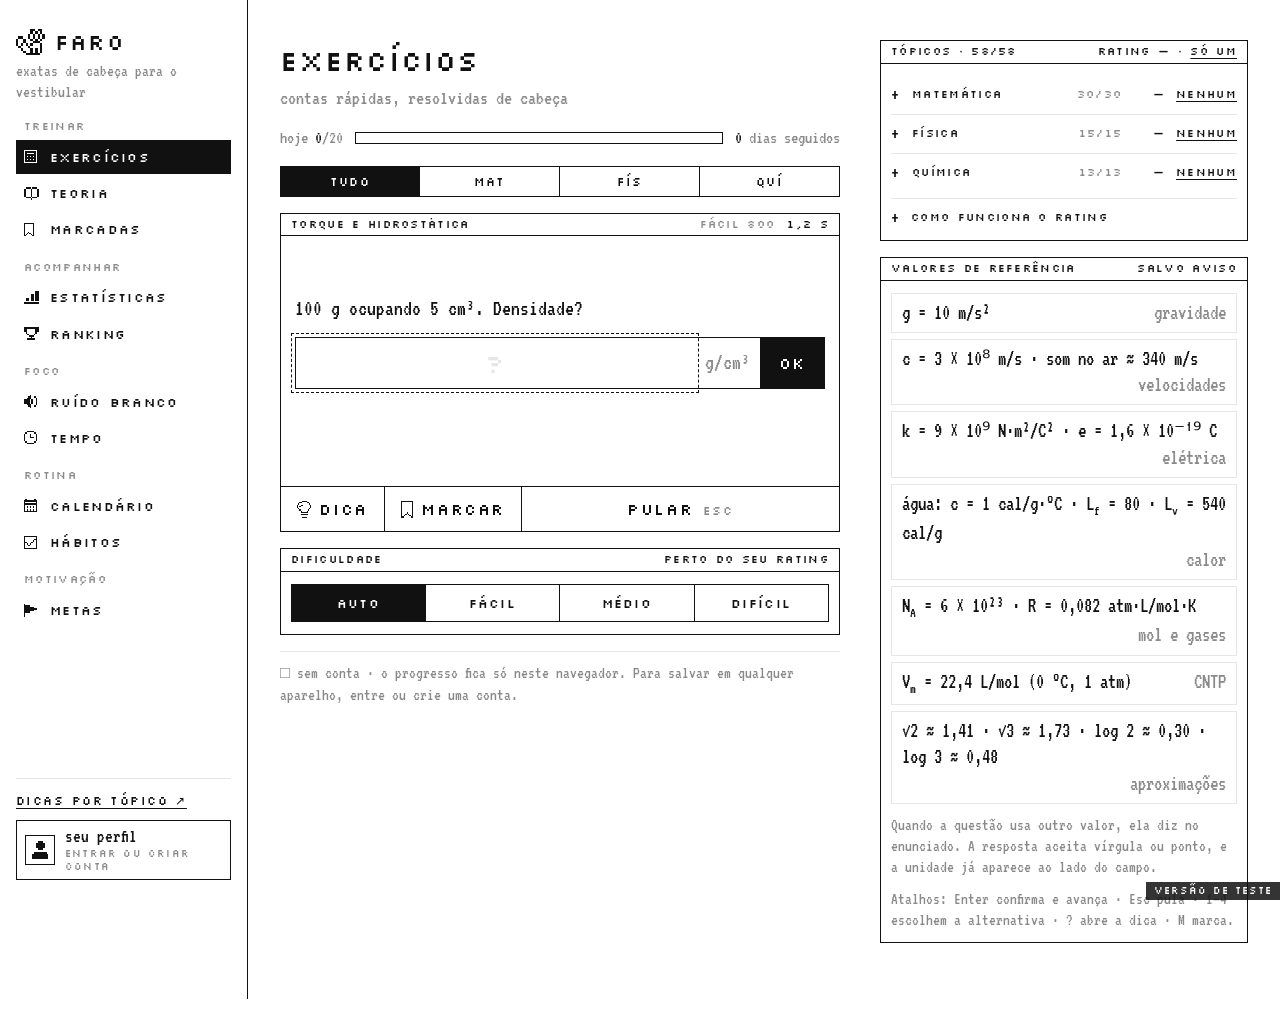
==== commit a7cfc7ad: "Versão de teste: banco separado e etiqueta O site estável (faro-six-azure.vercel.app) continua no ba" ====
--- a/public/index.html
+++ b/public/index.html
@@ -1092,6 +1092,7 @@
 .acq[hidden] { display: none; }
 #vAcct { max-width: 560px; }
 body[data-view="conta"] .acq { display: none; }
+.tst { position: fixed; right: 0; bottom: 0; z-index: 90; pointer-events: none; background: var(--ink); color: var(--paper); font-family: var(--display); font-size: 10px; letter-spacing: .1em; padding: 3px 8px; opacity: .85; }
 </style>
 </head>
 <body>
@@ -7608,7 +7609,11 @@
   })();
   // ---------- contas do site (Supabase): entrar, criar conta, progresso em qualquer aparelho e ranking ----------
   // a chave publicável pode ficar no código: quem protege os dados são as regras do banco (cada um só vê o que é seu)
-  const SB_URL = 'https://osiboauffnkqkjjvmpvv.supabase.co', SB_KEY = 'sb_publishable_V38yZQEpIBXnf8VmUAhpOA_oChBLz6-';
+  // o site estável usa o banco de verdade; qualquer outro endereço (a versão de teste, o computador) usa o banco de teste
+  const SB_ESTAVEL = location.hostname === 'faro-six-azure.vercel.app';
+  const SB_URL = SB_ESTAVEL ? 'https://osiboauffnkqkjjvmpvv.supabase.co' : 'https://tyuaivehqcljbuyiolcc.supabase.co',
+    SB_KEY = SB_ESTAVEL ? 'sb_publishable_V38yZQEpIBXnf8VmUAhpOA_oChBLz6-' : 'sb_publishable_gHGkOXL6jq7fuXdDHGblXA_ZC8KK-8K';
+  if (!SB_ESTAVEL) { document.title += ' · teste'; document.body.insertAdjacentHTML('beforeend', '<div class="tst" aria-hidden="true">versão de teste</div>'); }
   const sb = SB_URL && window.supabase && supabase.createClient
     ? supabase.createClient(SB_URL, SB_KEY, { auth: { flowType: 'implicit', detectSessionInUrl: false, persistSession: true, autoRefreshToken: true, storageKey: 'faro.auth' } }) : null;
   // os links dos e-mails (confirmar a conta, nova senha) voltam com o resultado no endereço; lido antes de a navegação trocar o #
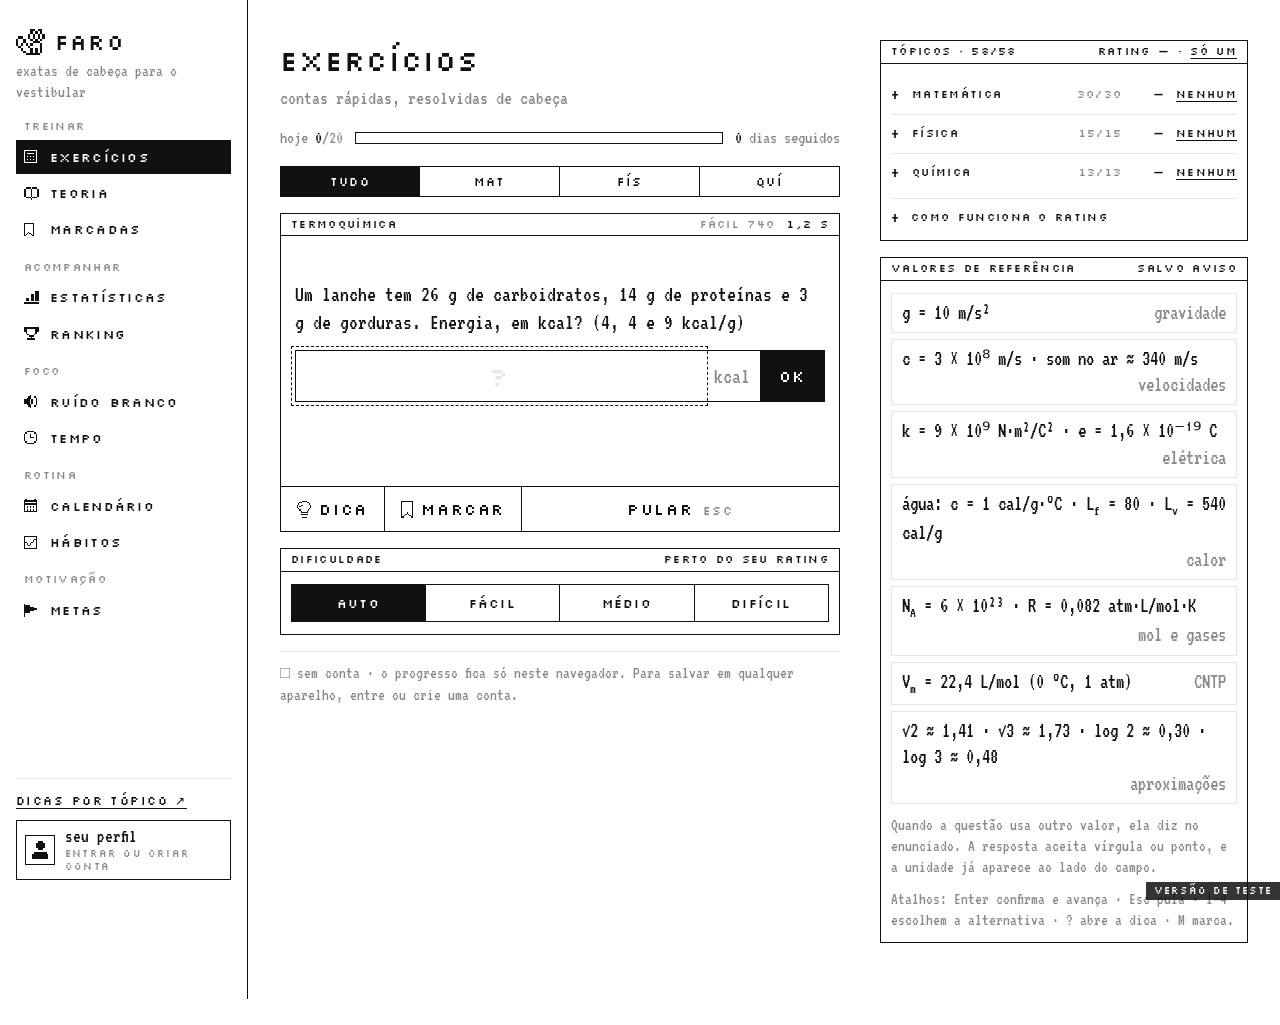
==== commit 9bcaa222: "Novo endereço farovest.vercel.app usa o banco de verdade Co-Authored-By: Claude Opus 5.5 <noreply@an" ====
--- a/public/index.html
+++ b/public/index.html
@@ -7610,7 +7610,7 @@
   // ---------- contas do site (Supabase): entrar, criar conta, progresso em qualquer aparelho e ranking ----------
   // a chave publicável pode ficar no código: quem protege os dados são as regras do banco (cada um só vê o que é seu)
   // o site estável usa o banco de verdade; qualquer outro endereço (a versão de teste, o computador) usa o banco de teste
-  const SB_ESTAVEL = location.hostname === 'faro-six-azure.vercel.app';
+  const SB_ESTAVEL = ['farovest.vercel.app', 'faro-six-azure.vercel.app'].includes(location.hostname);
   const SB_URL = SB_ESTAVEL ? 'https://osiboauffnkqkjjvmpvv.supabase.co' : 'https://tyuaivehqcljbuyiolcc.supabase.co',
     SB_KEY = SB_ESTAVEL ? 'sb_publishable_V38yZQEpIBXnf8VmUAhpOA_oChBLz6-' : 'sb_publishable_gHGkOXL6jq7fuXdDHGblXA_ZC8KK-8K';
   if (!SB_ESTAVEL) { document.title += ' · teste'; document.body.insertAdjacentHTML('beforeend', '<div class="tst" aria-hidden="true">versão de teste</div>'); }
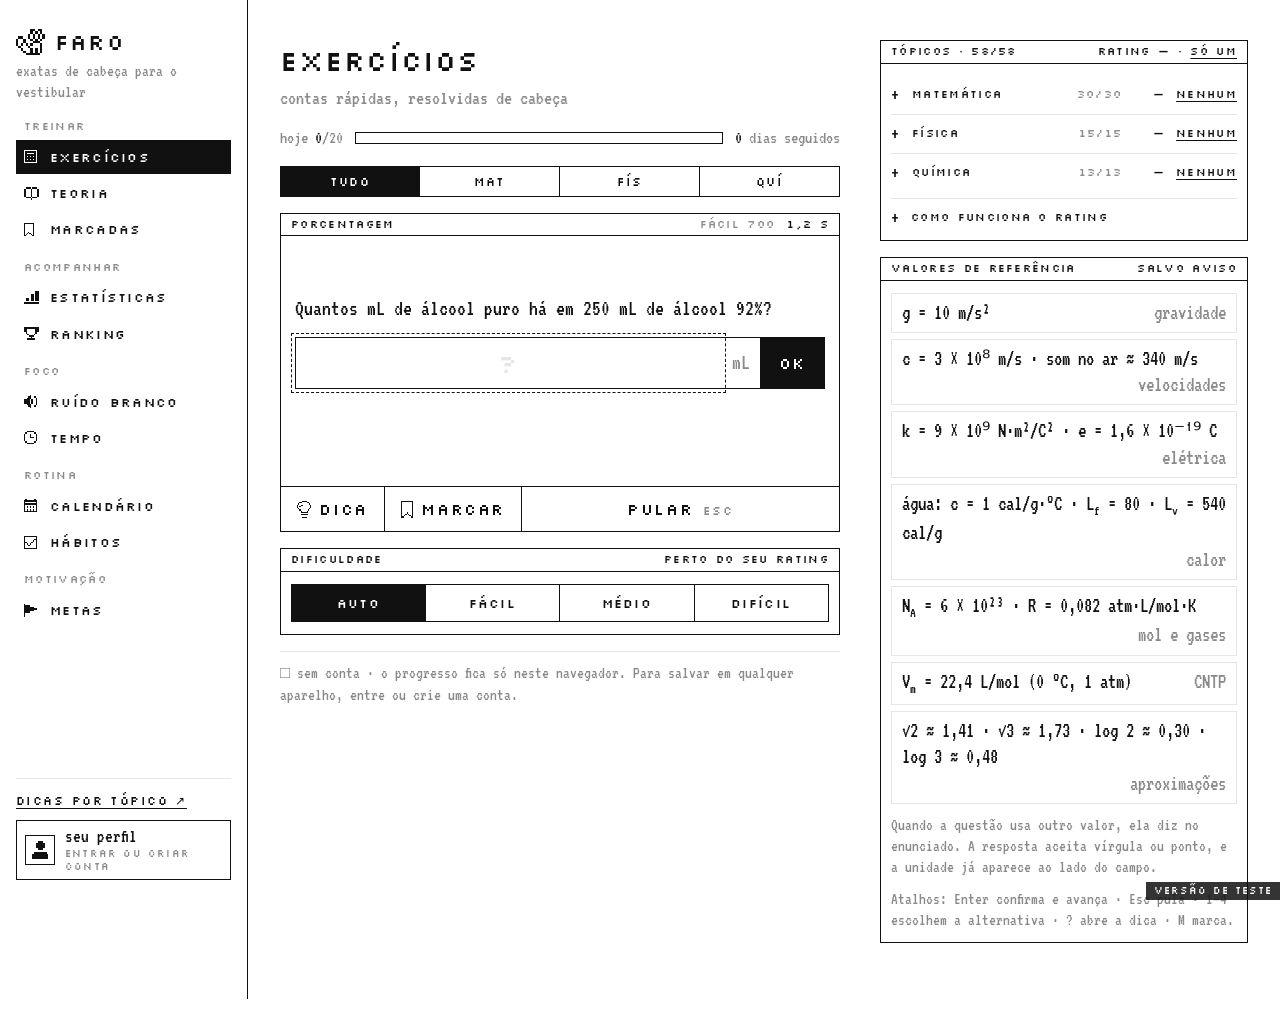
==== commit ec7e0f9e: "Só farovest.vercel.app usa o banco de verdade; teste em farovest-teste.vercel.app Co-Authored-By: Cl" ====
--- a/public/index.html
+++ b/public/index.html
@@ -7610,7 +7610,7 @@
   // ---------- contas do site (Supabase): entrar, criar conta, progresso em qualquer aparelho e ranking ----------
   // a chave publicável pode ficar no código: quem protege os dados são as regras do banco (cada um só vê o que é seu)
   // o site estável usa o banco de verdade; qualquer outro endereço (a versão de teste, o computador) usa o banco de teste
-  const SB_ESTAVEL = ['farovest.vercel.app', 'faro-six-azure.vercel.app'].includes(location.hostname);
+  const SB_ESTAVEL = location.hostname === 'farovest.vercel.app';
   const SB_URL = SB_ESTAVEL ? 'https://osiboauffnkqkjjvmpvv.supabase.co' : 'https://tyuaivehqcljbuyiolcc.supabase.co',
     SB_KEY = SB_ESTAVEL ? 'sb_publishable_V38yZQEpIBXnf8VmUAhpOA_oChBLz6-' : 'sb_publishable_gHGkOXL6jq7fuXdDHGblXA_ZC8KK-8K';
   if (!SB_ESTAVEL) { document.title += ' · teste'; document.body.insertAdjacentHTML('beforeend', '<div class="tst" aria-hidden="true">versão de teste</div>'); }
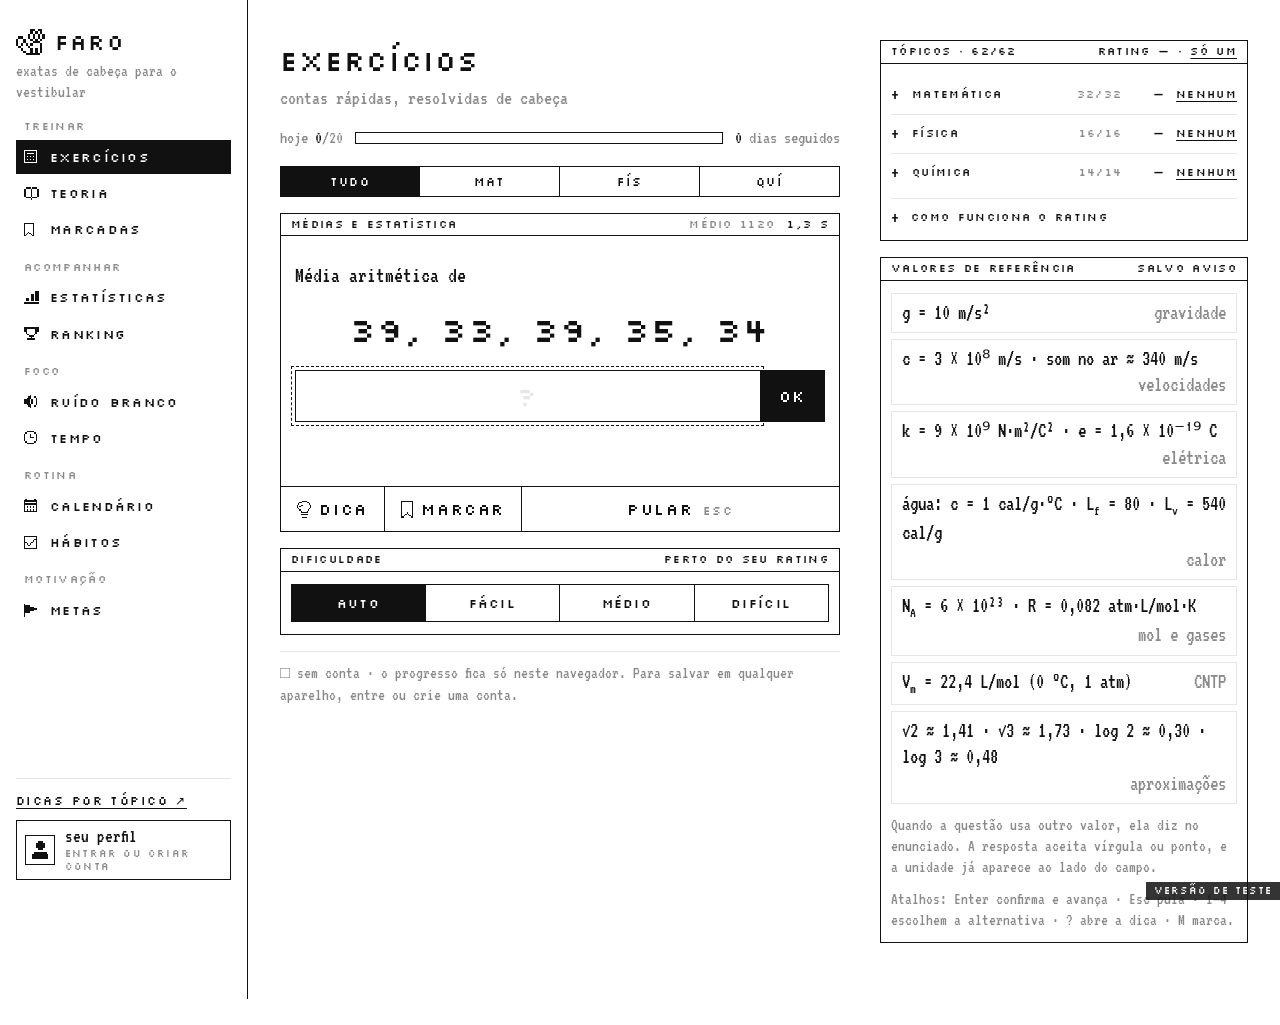
==== commit a3f46489: "Banco de questões da Unicamp no treino e rating na escala da Unicamp - banco/unicamp: 2.393 questões" ====
--- a/public/index.html
+++ b/public/index.html
@@ -1093,6 +1093,24 @@
 #vAcct { max-width: 560px; }
 body[data-view="conta"] .acq { display: none; }
 .tst { position: fixed; right: 0; bottom: 0; z-index: 90; pointer-events: none; background: var(--ink); color: var(--paper); font-family: var(--display); font-size: 10px; letter-spacing: .1em; padding: 3px 8px; opacity: .85; }
+
+/* questões da Unicamp: de onde veio, figura, enunciado mais longo e resolução em degraus */
+.src { margin: 0; font-family: var(--display); font-size: 11px; letter-spacing: .12em; text-transform: uppercase; color: var(--mute); }
+.src[hidden], .fig[hidden] { display: none; }
+.fig { margin: 0; }
+.fig svg { display: block; width: 100%; max-width: 440px; height: auto; margin: 0 auto; color: var(--ink); }
+.q.uq { justify-content: flex-start; }
+.q.uq .ctx { font-size: calc(19px * var(--fs, 1)); line-height: 1.4; text-wrap: pretty; }
+.q.uq .expr:empty { display: none; }
+.q.uq .opt { font-size: calc(19px * var(--fs, 1)); }
+.ctx sub, .ctx sup { font-size: .7em; }
+.dg { margin: 0; padding-left: 1.5em; display: grid; gap: 6px; }
+.dg li { padding-left: 2px; }
+.how .dgt { margin: 0 0 6px; font-family: var(--display); font-size: 11px; letter-spacing: .12em; text-transform: uppercase; }
+.how .dg + p { margin: 8px 0 0; }
+.how .dgs summary { cursor: pointer; font-family: var(--display); font-size: 11px; letter-spacing: .12em; text-transform: uppercase; }
+.how .dgs[open] summary { margin-bottom: 6px; }
+.mq .sol p { margin: 0 0 6px; }
 </style>
 </head>
 <body>
@@ -1163,6 +1181,8 @@
   <section class="box" aria-label="Exercício">
     <div class="hd"><span id="topic">—</span><span class="qr"><span id="qlvl"></span><span id="clock">0,0 s</span></span></div>
     <div class="bd q" id="qbox">
+      <p id="src" class="src" hidden></p>
+      <div id="fig" class="fig" hidden></div>
       <p id="ctx" class="ctx"></p>
       <div id="expr" class="expr"></div>
       <div id="opts" class="opts" role="group" aria-label="Alternativas"></div>
@@ -1180,7 +1200,7 @@
         <button type="button" data-d="0">0</button><button type="button" data-d="ok" id="padOk">OK</button>
       </div>
       <div id="tips" class="tips" hidden></div>
-      <p id="how" class="how"></p>
+      <div id="how" class="how"></div>
     </div>
     <div class="foot">
       <button id="help" type="button" aria-expanded="false" aria-controls="tips" title="Dicas do tópico (tecla ?)"><span class="ico" id="icoLamp"></span>DICA</button>
@@ -1212,7 +1232,7 @@
       <div class="tl" id="rt"></div>
       <details class="more">
         <summary>como funciona o rating</summary>
-        <p>Vai de 0 a 2500 e começa em 800. Cada questão tem o próprio rating, que aparece ao lado do tópico: conta quantos passos ela pede, o tamanho dos números e as pegadinhas. Até 1000 é fácil, de 1000 a 1600 é médio, acima de 1600 é difícil.</p>
+        <p>Vai de 0 a 2500 e começa em 1000. Cada questão tem o próprio rating, que aparece ao lado do tópico, na escala dos vestibulandos da Unicamp: uma questão de 1300 é acertada por metade de quem faz a 1ª fase. As questões das provas usam o índice de acerto divulgado pela Comvest; as geradas na hora, uma estimativa do mesmo acerto. Até 1100 é fácil, de 1100 a 1400 é médio, acima de 1400 é difícil.</p>
         <p>Acertar uma questão acima do seu rating sobe muito; errar uma abaixo cai muito. Acerto lento ou depois de abrir a dica vale menos. No AUTO, as questões ficam perto do seu rating em cada tópico.</p>
         <p>Toque num tópico para tirá-lo do treino ou trazê-lo de volta. Para zerar o rating, use as configurações, no fim do menu.</p>
       </details>
@@ -4051,101 +4071,124 @@
     GEN[key].form = true;
   });
 
-  // ---------- rating de cada questão (0 a 2500) ----------
-  // base por variação do gerador (b = gerador base, xN = variações extras) + s por nível (ou s + variação, quando ela sobe num ritmo próprio);
-  // a conta final ainda soma um pouco por algarismos, vírgula e sinal da resposta
-  const V = (s, ...r) => Object.assign({ s }, r);
+  // ---------- rating de cada questão gerada (0 a 2500), na mesma escala das questões da Unicamp ----------
+  // [nível 0, nível 1, nível 2] para cada variação: b = gerador base, xN = variações extras, N = subtipo do gerador base.
+  // Os números saem de banco/geradas/estimativas.txt (o acerto esperado de um vestibulando em cada tipo de questão,
+  // convertido como nas questões da Unicamp) pelo script banco/geradas/tabela.js, que reescreve o bloco abaixo.
+  // A média de cada tipo já desconta o ajuste por algarismos (qAdj), que só espalha as questões em volta dela
+  // @TABELA@
   const QB = {
-    soma: { s: 200, b: 250, x0: 700, x1: 450, x2: 800, x3: 350 },
-    sub: { s: 220, b: 300, x0: 300, x1: 600, x2: 350 },
-    mult: { s: 300, b: 450, x0: 400, x1: 800, x2: 700, x3: 550, x4: 350 },
-    div: { s: 300, b: 450, x0: 400, x1: 600, x2: 450, x3: 300 },
-    pot: { s: 300, b: 400, x0: 400, x1: 900, x2: 1100, x3: 600, x4: 1000, x5: 500 },
-    raiz: { s: 300, b: 400, x0: 600, x1: 600, x2: 900, x3: 500, x4: 500, x5: 900, x6: 700, x7: 350, x8: 400 },
-    porc: { s: 250, b: 450, x0: 800, x1: 600, x2: 1000, x3: 500 },
-    fat: { s: 400, b: 500, x0: 450, x1: 600, x2: 600, x3: 1300, x4: 900, x5: 400, x6: 1400, x7: 650 },
-    perm: { s: 400, b: 500, x0: 1200, x1: 1300, x2: 1100, x3: 500 },
-    prep: { s: 450, b: 700, x0: 1200, x1: 1000 },
-    arr: { s: 300, b: 700, x0: 750, x1: 1100, x2: 700 },
-    comb: { s: 300, b: 800, x0: 1000, x1: 1000, x2: 1300, x3: 700, x4: 1500 },
-    conj: { s: 250, b: 700, x0: 600, x1: 400, x2: 1000, x3: 1300, x4: 800 },
-    mdc: { s: 300, b: 600, x0: 800, x1: 800, x2: 1100 },
-    cont: { s: 450, b: 600, x0: 900, x1: 900 },
-    frac: V(250, 600, 500, 650, 750, 600, 1000, 1300, 1600),
-    seq: V(250, 700, 900, 900, 800, 1300, 1400, 800, 1500),
-    juros: V(200, 700, 1100, 800, 1300, 1500, 1100, 800),
-    func: V(200, 400, 600, 800, 1200, 1100, 900, 1000, 1200, 1000, 1400, 1300, 1000),
-    poli: V(200, 1100, 1200, 700, 1000, 1000, 1500, 1700),
-    prob: V(250, 800, 1200, 600, 1300, 1600, 1300, 1400, 1100),
-    binom: V(200, 500, 1100, 1300, 1700, 1900, 800),
-    matr: V(200, 800, 1500, 1500, 1200, 800, 900, 1700, 1100),
-    gplan: V(200, 700, 1000, 700, 600, 1300, 700, 1200, 900, 1400, 1400, 1500),
-    gesp: V(200, 600, 1100, 900, 1200, 1100, 1100, 1000, 1000),
-    trig: V(200, 700, 800, 1200, 1200, 1700, 1500, 1100, 1300),
-    ganal: V(200, 900, 600, 800, 1100, 1700, 1700, 1500, 1000),
-    logexp: V(200, 700, 800, 1200, 1500, 2000, 900, 1200),
-    f_un: V(200, 600, 800, 800, 1200, 700, 1000, 1100),
-    f_cin: V(200, 500, 700, 1000, 1200, 900, 1000, 1400, 900, 1500, 1000, 1100),
-    f_din: V(200, 500, 1000, 1300, 1200, 1400, 900, 1500, 1100, 800),
-    f_en: V(200, 700, 600, 1100, 700, 1100, 800, 900, 1200, 1200, 1500),
-    f_mom: V(200, 500, 800, 1200, 1200, 1300, 1700, 1100),
-    f_grav: V(200, 1100, 1500, 1600, 1200, 600, 900),
-    f_hid: V(200, 700, 1000, 700, 1100, 1000, 1300, 1500, 600, 1600),
-    f_term: V(200, 1000, 500, 1100, 800, 900, 1200, 1500, 1600, 900, 1100),
-    f_gas: V(200, 900, 1000, 1100, 1400, 1300, 1000, 1300, 1200),
-    f_ond: V(200, 600, 800, 1000, 1400, 1400, 1300, 1200, 1300, 1000),
-    f_opt: V(200, 700, 1000, 1400, 900, 1000, 1500, 1600, 1000),
-    f_ele: V(200, 1000, 800, 1100, 1100, 1000, 900, 1300, 1600, 900),
-    f_cir: V(200, 500, 800, 800, 1000, 1200, 1300, 1200, 1100, 900),
-    f_mag: V(200, 1000, 900, 1200, 1400, 1300, 1300, 1600, 1100),
-    q_mol: V(250, 600, 700, 900, 400, 1300, 500),
-    q_gas: V(200, 600, 1000, 800, 1200, 1600, 1100, 1200, 1100),
-    q_sol: V(200, 500, 900, 1300, 1300, 900, 1500, 1100, 1100, 1100),
-    q_ato: V(200, 500, 700, 800, 1400, 1600, 1000, 800),
-    q_rad: V(200, 800, 1000, 1100, 1700, 1400, 800),
-    q_lig: V(200, 600, 1200, 1200, 1200, 1300, 1200, 900),
-    q_est: V(300, 1100, 1200, 500, 1400, 1200, 500, 600, 1600, 1900),
-    q_ter: V(200, 600, 800, 1400, 1700, 1100),
-    q_cin: V(200, 800, 1100, 1000, 1200, 1300, 900, 1100, 800),
-    q_eq: V(200, 700, 1300, 1300, 1100, 1200, 1600, 1700, 600),
-    q_elq: V(200, 1000, 1100, 1100, 1200, 1300, 1500, 1000),
-    q_org: V(200, 700, 1100, 800, 900, 1500, 1800, 1200),
-    q_amb: V(200, 600, 500),
+    soma: { b: [760, 950, 1080], x0: [1300, 1350, 1430], x1: [1010, 1010, 1120], x2: [1490, 1490, 1490], x3: [770, 910, 1000] },
+    sub: { b: [660, 1050, 1160], x0: [830, 960, 1050], x1: [1100, 1100, 1210], x2: [770, 910, 970] },
+    mult: { b: [810, 920, 1290], x0: [960, 1030, 1150], x1: [1400, 1400, 1380], x2: [1240, 1240, 1240], x3: [1010, 1110, 1220], x4: [810, 990, 960] },
+    div: { b: [930, 1150, 1280], x0: [870, 1030, 1090], x1: [1080, 1080, 1210], x2: [1060, 1110, 1120], x3: [770, 920, 1070] },
+    pot: { b: [1050, 1160, 1350], x0: [660, 850, 1040], x1: [1270, 1270, 1360], x2: [1430, 1430, 1430], x3: [1000, 1170, 1260], x4: [1200, 1200, 1250], x5: [1220, 1220, 1250] },
+    raiz: { b: [930, 1190, 1390], x0: [1060, 1220, 1280], x1: [1010, 1060, 1150], x2: [1320, 1320, 1350], x3: [1010, 1190, 1320], x4: [930, 1120, 1220], x5: [1190, 1190, 1220], x6: [1120, 1190, 1240], x7: [660, 1150, 1320], x8: [770, 830, 830] },
+    porc: { b: [1010, 1180, 1290], x0: [1220, 1220, 1390], x1: [920, 1180, 1300], x2: [1220, 1220, 1220], x3: [1120, 1180, 1270], x4: [1060, 1270, 1380] },
+    fat: { b: [930, 1210, 1330], x0: [1240, 1080, 1110], x1: [1120, 1100, 1110], x2: [1010, 1150, 1260], x3: [1470, 1470, 1500], x4: [1190, 1190, 1300], x5: [1010, 1140, 1250], x6: [1390, 1450, 1470], x7: [1150, 1150, 1190] },
+    perm: { b: [930, 1120, 1280], x0: [1420, 1420, 1470], x1: [1470, 1470, 1470], x2: [1390, 1390, 1450], x3: [1010, 1150, 1210] },
+    prep: { b: [1280, 1380, 1470], x0: [1350, 1350, 1450], x1: [1280, 1420, 1500] },
+    arr: { b: [1120, 1180, 1310], x0: [1190, 1230, 1270], x1: [1450, 1450, 1450], x2: [1240, 1260, 1310] },
+    comb: { b: [1240, 1330, 1410], x0: [1240, 1390, 1410], x1: [1240, 1350, 1440], x2: [1450, 1450, 1470], x3: [1120, 1260, 1310], x4: [1530, 1530, 1530] },
+    conj: { b: [1190, 1310, 1440], x0: [1120, 1120, 1120], x1: [930, 980, 1000], x2: [1420, 1420, 1420], x3: [1470, 1470, 1470], x4: [1120, 1450, 1490] },
+    mdc: { b: [1060, 1190, 1280], x0: [1080, 1220, 1240], x1: [1150, 1220, 1310], x2: [1400, 1400, 1400] },
+    cont: { b: [1010, 1080, 1410], x0: [1310, 1320, 1320], x1: [1280, 1350, 1420] },
+    frac: { 0: [1250, 1290, 1330], 1: [1010, 1150, 1280], 2: [1120, 1190, 1270], 3: [1150, 1190, 1220], 4: [1010, 1080, 1140], 5: [1320, 1320, 1280], 6: [1240, 1240, 1240], 7: [1350, 1350, 1350] },
+    seq: { 0: [1080, 1180, 1270], 1: [1350, 1400, 1440], 2: [1190, 1200, 1220], 3: [1060, 1140, 1230], 4: [1440, 1440, 1490], 5: [1370, 1370, 1420], 6: [1120, 1170, 1220], 7: [1500, 1500, 1500], 8: [1150, 1280, 1410] },
+    juros: { 0: [1080, 1100, 1120], 1: [1260, 1290, 1320], 2: [1110, 1110, 1110], 3: [1370, 1370, 1400], 4: [1480, 1480, 1480], 5: [1350, 1350, 1350], 6: [1190, 1200, 1220], 7: [1350, 1430, 1500] },
+    func: { 0: [1000, 990, 1000], 1: [1070, 1070, 1070], 2: [1180, 1180, 1180], 3: [1250, 1250, 1250], 4: [1270, 1300, 1340], 5: [1180, 1200, 1210], 6: [1150, 1150, 1150], 7: [1270, 1270, 1300], 8: [1260, 1260, 1260], 9: [1360, 1360, 1360], 10: [1390, 1390, 1390], 11: [1320, 1320, 1320], 12: [1140, 1220, 1300], 13: [1370, 1390, 1400] },
+    poli: { 0: [1300, 1330, 1360], 1: [1250, 1330, 1400], 2: [1190, 1190, 1190], 3: [1150, 1150, 1150], 4: [1270, 1270, 1270], 5: [1400, 1400, 1400], 6: [1540, 1540, 1540] },
+    prob: { 0: [1190, 1270, 1350], 1: [1360, 1410, 1390], 2: [1080, 1080, 1080], 3: [1310, 1310, 1310], 4: [1450, 1450, 1450], 5: [1280, 1280, 1260], 6: [1420, 1420, 1420], 7: [1250, 1270, 1300] },
+    binom: { 0: [1240, 1240, 1240], 1: [1320, 1360, 1400], 2: [1450, 1450, 1440], 3: [1540, 1540, 1540], 4: [1500, 1500, 1500], 5: [1320, 1340, 1350] },
+    matr: { 0: [1180, 1190, 1210], 1: [1400, 1400, 1430], 2: [1470, 1470, 1460], 3: [1300, 1300, 1300], 4: [1220, 1220, 1220], 5: [1110, 1180, 1250], 6: [1450, 1450, 1450], 7: [1310, 1310, 1310], 8: [1320, 1330, 1330] },
+    gplan: { 0: [1180, 1200, 1210], 1: [1320, 1320, 1300], 2: [1120, 1140, 1150], 3: [1120, 1120, 1120], 4: [1320, 1320, 1320], 5: [1060, 1140, 1220], 6: [1410, 1410, 1410], 7: [1150, 1150, 1150], 8: [1420, 1420, 1420], 9: [1390, 1390, 1390], 10: [1450, 1450, 1450], 11: [1420, 1450, 1470], 12: [1470, 1470, 1470], 13: [1150, 1270, 1380] },
+    gesp: { 0: [1120, 1150, 1180], 1: [1350, 1350, 1120], 2: [1380, 1380, 1190], 3: [1430, 1430, 1430], 4: [1320, 1300, 1280], 5: [1280, 1270, 1260], 6: [1320, 1310, 1300], 7: [1320, 1320, 1300], 8: [1230, 1310, 1410] },
+    trig: { 0: [1120, 1120, 1120], 1: [1150, 1130, 1120], 2: [1310, 1310, 1370], 3: [1400, 1400, 1440], 4: [1500, 1500, 1500], 5: [1530, 1530, 1530], 6: [1180, 1180, 1230], 7: [1320, 1320, 1320], 8: [1390, 1390, 1450] },
+    ganal: { 0: [1240, 1270, 1310], 1: [1050, 1060, 1070], 2: [1170, 1170, 1230], 3: [1260, 1260, 1280], 4: [1450, 1450, 1450], 5: [1500, 1500, 1500], 6: [1390, 1390, 1390], 7: [1210, 1210, 1210] },
+    logexp: { 0: [1000, 1070, 1140], 1: [1150, 1210, 1290], 2: [1310, 1310, 1360], 3: [1400, 1400, 1400], 4: [1500, 1500, 1500], 5: [1220, 1220, 1210], 6: [1310, 1310, 1310], 7: [1240, 1340, 1450] },
+    f_un: { 0: [1120, 1150, 1190], 1: [1140, 1260, 1370], 2: [1130, 1150, 1170], 3: [1420, 1420, 1450], 4: [1120, 1150, 1190], 5: [1280, 1280, 1280], 6: [1320, 1320, 1320], 7: [1400, 1440, 1460], 8: [1220, 1350, 1470] },
+    f_cin: { 0: [930, 930, 930], 1: [1010, 1040, 1060], 2: [1260, 1260, 1320], 3: [1350, 1350, 1350], 4: [1260, 1240, 1220], 5: [1280, 1280, 1260], 6: [1450, 1450, 1450], 7: [1270, 1270, 1230], 8: [1570, 1570, 1570], 9: [1280, 1280, 1260], 10: [1280, 1280, 1260], 11: [1010, 1120, 1220], 12: [1100, 1250, 1380], 13: [1390, 1390, 1400] },
+    f_din: { 0: [930, 930, 930], 1: [1190, 1250, 1320], 2: [1390, 1390, 1420], 3: [1350, 1350, 1350], 4: [1380, 1380, 1400], 5: [1320, 1320, 1320], 6: [1440, 1440, 1440], 7: [1310, 1310, 1310], 8: [1150, 1170, 1190], 9: [1190, 1280, 1370], 10: [1060, 1180, 1310], 11: [1200, 1270, 1330] },
+    f_en: { 0: [1150, 1140, 1120], 1: [1080, 1070, 1060], 2: [1310, 1340, 1370], 3: [1010, 1110, 1230], 4: [1280, 1280, 1260], 5: [1120, 1120, 1150], 6: [1220, 1200, 1190], 7: [1410, 1410, 1410], 8: [1280, 1280, 1280], 9: [1370, 1370, 1370], 10: [1230, 1300, 1380], 11: [1060, 1280, 1490], 12: [1400, 1410, 1450], 13: [1190, 1210, 1240] },
+    f_mom: { 0: [930, 970, 1010], 1: [1080, 1080, 1080], 2: [1320, 1320, 1320], 3: [1260, 1260, 1260], 4: [1270, 1270, 1320], 5: [1440, 1440, 1440], 6: [1240, 1240, 1240] },
+    f_grav: { 0: [1270, 1290, 1310], 1: [1440, 1440, 1410], 2: [1440, 1440, 1470], 3: [1370, 1370, 1360], 4: [1240, 1260, 1280], 5: [1240, 1210, 1190], 6: [1500, 1500, 1510] },
+    f_hid: { 0: [1000, 1000, 1000], 1: [1110, 1140, 1180], 2: [1120, 1120, 1120], 3: [1310, 1310, 1310], 4: [1240, 1230, 1220], 5: [1260, 1260, 1370], 6: [1410, 1410, 1410], 7: [910, 980, 1040], 8: [1450, 1450, 1450], 9: [1420, 1470, 1530], 10: [1120, 1260, 1450] },
+    f_term: { 0: [1310, 1340, 1370], 1: [1070, 1070, 1070], 2: [1380, 1380, 1350], 3: [1120, 1120, 1120], 4: [1190, 1190, 1260], 5: [1280, 1280, 1310], 6: [1440, 1440, 1440], 7: [1440, 1440, 1440], 8: [1190, 1190, 1190], 9: [1410, 1410, 1440], 10: [1350, 1350, 1470] },
+    f_gas: { 0: [1150, 1150, 1150], 1: [1150, 1240, 1320], 2: [1280, 1300, 1320], 3: [1420, 1420, 1420], 4: [1280, 1280, 1280], 5: [1190, 1190, 1220], 6: [1350, 1340, 1320], 7: [1350, 1350, 1280] },
+    f_ond: { 0: [1060, 1060, 1060], 1: [1110, 1110, 1100], 2: [1280, 1280, 1280], 3: [1410, 1410, 1420], 4: [1370, 1370, 1370], 5: [1380, 1380, 1380], 6: [1320, 1320, 1320], 7: [1420, 1420, 1420], 8: [1280, 1290, 1310], 9: [1410, 1380, 1350], 10: [1350, 1400, 1470], 11: [1280, 1300, 1320] },
+    f_opt: { 0: [1120, 1150, 1190], 1: [1390, 1390, 1390], 2: [1420, 1420, 1430], 3: [1270, 1260, 1250], 4: [1180, 1220, 1250], 5: [1380, 1380, 1380], 6: [1450, 1450, 1450], 7: [1280, 1280, 1280], 8: [1220, 1300, 1380] },
+    f_ele: { 0: [1240, 1300, 1370], 1: [1080, 1100, 1120], 2: [1340, 1340, 1340], 3: [1310, 1310, 1310], 4: [1240, 1240, 1240], 5: [1150, 1230, 1310], 6: [1390, 1390, 1370], 7: [1430, 1430, 1430], 8: [1280, 1300, 1320] },
+    f_cir: { 0: [1010, 1010, 1010], 1: [1060, 1100, 1150], 2: [930, 1060, 1190], 3: [1290, 1290, 1280], 4: [1370, 1370, 1370], 5: [1400, 1400, 1430], 6: [1320, 1320, 1280], 7: [1310, 1310, 1310], 8: [1320, 1310, 1310], 9: [1190, 1320, 1470], 10: [1350, 1380, 1430], 11: [1210, 1350, 1470] },
+    f_mag: { 0: [1190, 1190, 1200], 1: [1240, 1250, 1250], 2: [1300, 1300, 1360], 3: [1450, 1450, 1450], 4: [1270, 1270, 1320], 5: [1330, 1330, 1330], 6: [1470, 1470, 1470], 7: [1320, 1350, 1370] },
+    q_mol: { 0: [1080, 1180, 1280], 1: [1060, 1130, 1210], 2: [1120, 1130, 1150], 3: [1080, 1170, 1250], 4: [1470, 1470, 1470], 5: [1010, 1010, 1010] },
+    q_gas: { 0: [1080, 1080, 1080], 1: [1160, 1160, 1160], 2: [1120, 1120, 1120], 3: [1320, 1320, 1320], 4: [1450, 1450, 1450], 5: [1310, 1310, 1310], 6: [1370, 1370, 1410], 7: [1320, 1350, 1370], 8: [1290, 1310, 1390] },
+    q_sol: { 0: [1120, 1120, 1120], 1: [1220, 1230, 1230], 2: [1370, 1370, 1370], 3: [1340, 1340, 1340], 4: [1310, 1310, 1310], 5: [1420, 1420, 1420], 6: [1220, 1220, 1300], 7: [1280, 1280, 1280], 8: [1350, 1380, 1420], 9: [1320, 1230, 1140] },
+    q_ato: { 0: [1010, 1010, 1010], 1: [1150, 1150, 1150], 2: [1280, 1280, 1280], 3: [1420, 1420, 1420], 4: [1450, 1450, 1450], 5: [1300, 1300, 1340], 6: [1190, 1190, 1190] },
+    q_rad: { 0: [1120, 1190, 1260], 1: [970, 1120, 1230], 2: [1230, 1270, 1300], 3: [1450, 1450, 1450], 4: [1290, 1290, 1290], 5: [1190, 1190, 1190] },
+    q_lig: { 0: [1150, 1140, 1120], 1: [1350, 1350, 1350], 2: [1320, 1320, 1320], 3: [1370, 1370, 1350], 4: [1420, 1420, 1450], 5: [1390, 1370, 1350], 6: [1240, 1230, 1220] },
+    q_est: { 0: [1190, 1250, 1310], 1: [1350, 1350, 1390], 2: [1120, 1150, 1180], 3: [1370, 1370, 1370], 4: [1260, 1260, 1260], 5: [930, 1030, 1120], 6: [1010, 1010, 1010], 7: [1470, 1470, 1470], 8: [1500, 1500, 1500], 9: [1120, 1220, 1310] },
+    q_ter: { 0: [1190, 1190, 1190], 1: [1110, 1110, 1110], 2: [1370, 1370, 1400], 3: [1440, 1440, 1440], 4: [1350, 1350, 1350], 5: [1220, 1340, 1450] },
+    q_cin: { 0: [1080, 1080, 1080], 1: [1270, 1270, 1270], 2: [1280, 1270, 1260], 3: [1350, 1350, 1320], 4: [1280, 1280, 1310], 5: [1240, 1240, 1240], 6: [1380, 1380, 1380], 7: [1320, 1320, 1320] },
+    q_eq: { 0: [1080, 1170, 1260], 1: [1260, 1260, 1260], 2: [1390, 1390, 1320], 3: [1280, 1280, 1270], 4: [1370, 1370, 1370], 5: [1470, 1470, 1470], 6: [1420, 1420, 1420], 7: [1010, 1130, 1240], 8: [1260, 1330, 1430] },
+    q_elq: { 0: [1250, 1290, 1320], 1: [1230, 1230, 1260], 2: [1320, 1320, 1320], 3: [1350, 1350, 1350], 4: [1190, 1190, 1360], 5: [1340, 1340, 1340], 6: [1320, 1340, 1350], 7: [1290, 1390, 1420] },
+    q_org: { 0: [1190, 1190, 1190], 1: [1420, 1420, 1380], 2: [1190, 1200, 1220], 3: [1220, 1220, 1240], 4: [1450, 1450, 1450], 5: [1540, 1540, 1540], 6: [1320, 1320, 1350] },
+    q_amb: { 0: [1190, 1150, 1120], 1: [1190, 1190, 1190] },
+    med: { 0: [930, 1030, 1120], 1: [1160, 1160, 1170], 2: [1350, 1350, 1350], 3: [1120, 1210, 1330], 4: [1060, 1150, 1240], 5: [1230, 1220, 1210] },
+    estm: { 0: [1190, 1240, 1280], 1: [1120, 1170, 1220], 2: [1240, 1300, 1350], 3: [1350, 1400, 1450] },
+    f_est: { 0: [1310, 1340, 1370], 1: [1390, 1420, 1450], 2: [1350, 1370, 1390], 3: [1320, 1350, 1390] },
+    // teoria
+    F_alg: { 0: [1260, 1260, 1260], 1: [1280, 1280, 1280], 2: [1420, 1420, 1420], 3: [1310, 1310, 1310] },
+    F_seq: { 0: [1260, 1260, 1260], 1: [1280, 1280, 1280], 2: [1420, 1420, 1420], 3: [1310, 1310, 1310] },
+    F_comb: { 0: [1260, 1260, 1260], 1: [1280, 1280, 1280], 2: [1420, 1420, 1420], 3: [1310, 1310, 1310] },
+    F_geo: { 0: [1260, 1260, 1260], 1: [1280, 1280, 1280], 2: [1420, 1420, 1420], 3: [1310, 1310, 1310] },
+    F_esp: { 0: [1260, 1260, 1260], 1: [1280, 1280, 1280], 2: [1420, 1420, 1420], 3: [1310, 1310, 1310] },
+    F_trig: { 0: [1260, 1260, 1260], 1: [1280, 1280, 1280], 2: [1420, 1420, 1420], 3: [1310, 1310, 1310] },
+    F_anal: { 0: [1260, 1260, 1260], 1: [1280, 1280, 1280], 2: [1420, 1420, 1420], 3: [1310, 1310, 1310] },
+    F_log: { 0: [1260, 1260, 1260], 1: [1280, 1280, 1280], 2: [1420, 1420, 1420], 3: [1310, 1310, 1310] },
+    F_cin: { 0: [1260, 1260, 1260], 1: [1280, 1280, 1280], 2: [1420, 1420, 1420], 3: [1310, 1310, 1310] },
+    F_din: { 0: [1260, 1260, 1260], 1: [1280, 1280, 1280], 2: [1420, 1420, 1420], 3: [1310, 1310, 1310] },
+    F_en: { 0: [1260, 1260, 1260], 1: [1280, 1280, 1280], 2: [1420, 1420, 1420], 3: [1310, 1310, 1310] },
+    F_term: { 0: [1260, 1260, 1260], 1: [1280, 1280, 1280], 2: [1420, 1420, 1420], 3: [1310, 1310, 1310] },
+    F_ond: { 0: [1260, 1260, 1260], 1: [1280, 1280, 1280], 2: [1420, 1420, 1420], 3: [1310, 1310, 1310] },
+    F_ele: { 0: [1260, 1260, 1260], 1: [1280, 1280, 1280], 2: [1420, 1420, 1420], 3: [1310, 1310, 1310] },
+    F_mag: { 0: [1260, 1260, 1260], 1: [1280, 1280, 1280], 2: [1420, 1420, 1420], 3: [1310, 1310, 1310] },
+    F_qmol: { 0: [1260, 1260, 1260], 1: [1280, 1280, 1280], 2: [1420, 1420, 1420], 3: [1310, 1310, 1310] },
+    F_qfis: { 0: [1260, 1260, 1260], 1: [1280, 1280, 1280], 2: [1420, 1420, 1420], 3: [1310, 1310, 1310] },
+    T_mat: { 0: [1280, 1280, 1280], 1: [1310, 1310, 1310], 2: [1430, 1430, 1430] },
+    T_fis: { 0: [1280, 1280, 1280], 1: [1310, 1310, 1310], 2: [1430, 1430, 1430] },
+    T_qui: { 0: [1280, 1280, 1280], 1: [1310, 1310, 1310], 2: [1430, 1430, 1430] },
+    K_mat: { 0: [1320, 1320, 1320], 1: [1310, 1310, 1310], 2: [1450, 1450, 1450] },
+    K_fis: { 0: [1320, 1320, 1320], 1: [1310, 1310, 1310], 2: [1450, 1450, 1450] },
+    K_qui: { 0: [1320, 1320, 1320], 1: [1310, 1310, 1310], 2: [1450, 1450, 1450] },
   };
-  // teoria: o nível só libera variações; quem pesa é o tipo da pergunta
-  // fórmulas: nome → fórmula, fórmula → nome, alternativas quase iguais, isolar
-  // leis e constantes: nome → enunciado, enunciado → nome, alternativas quase iguais
-  FORMS.forEach(([k]) => { QB[k] = V(0, 700, 950, 1650, 1300); });
-  LAWS.forEach(([k]) => { QB[k] = k[0] === 'K' ? V(0, 700, 1000, 1600) : V(0, 800, 1150, 1600); });
-
+  // @FIM-TABELA@
+  // resposta digitada com mais algarismos, vírgula ou sinal pesa um pouco mais
+  const qAdj = q => {
+    if (Array.isArray(q.opts) || typeof q.a !== 'number' || q.tol) return 0;
+    const d = String(Math.abs(q.a)).replace('.', '').replace(/^0+/, '').replace(/0+$/, '').length;
+    return Math.min(100, 20 * Math.max(0, d - 2)) + (q.a % 1 ? 40 : 0) + (q.a < 0 ? 30 : 0);
+  };
   function qRating(key, q, L) {
-    const t = QB[key] || {}, v = q._v === undefined ? 'b' : String(q._v), step = t['s' + v] ?? t.s ?? 200;
-    let r = (t[v] ?? t.b ?? t[0] ?? 900) + step * (L || 0);
-    if (!Array.isArray(q.opts) && typeof q.a === 'number' && !q.tol) {
-      const d = String(Math.abs(q.a)).replace('.', '').replace(/^0+/, '').replace(/0+$/, '').length;
-      r += Math.min(200, 40 * Math.max(0, d - 2));
-      if (q.a % 1) r += 80;
-      if (q.a < 0) r += 60;
-    }
+    const t = QB[key] || {}, row = t[q._v === undefined ? 'b' : q._v] || t.b || t[0] || [1300, 1300, 1300];
+    const r = (row[L || 0] ?? row[row.length - 1]) + qAdj(q);
     return Math.max(100, Math.min(2500, Math.round(r / 10) * 10));
   }
-  const band = r => r < 1000 ? 0 : r < 1600 ? 1 : 2;
+  // fácil, médio e difícil: na escala da Unicamp, a 1ª fase fica em torno de 1300 e a 2ª, de 1600
+  const band = r => r < 1100 ? 0 : r < 1400 ? 1 : 2;
 
   // ================== CONTAS QUE MAIS APARECEM NAS PROVAS DA UNICAMP (2021 a 2026) ==================
-  // cada variação entra no fim da lista do tópico, com [rating no nível 0, quanto sobe por nível].
-  // O rating parte do índice de acerto da questão da prova que usa a mesma conta, descontado por aqui ser um passo só.
+  // cada variação entra no fim da lista do tópico; o rating dela fica na tabela do 10-qrating.js.
   // tk é o título da dica que explica a conta: ela aparece primeiro quando a pessoa abre as dicas.
-  const addV = (key, [r, s], tk, fn) => {
+  const addV = (key, tk, fn) => {
     const g = L => { const q = fn(L); if (q) { q.q = q.q || ''; q.tk = tk; } return q; };
-    if (EXTRA[key] && !GEN[key].vs) { EXTRA[key].push(g); const v = 'x' + (EXTRA[key].length - 1); QB[key][v] = r; QB[key]['s' + v] = s; return; }
-    const vs = GEN[key].vs; vs.push(g); QB[key][vs.length - 1] = r; QB[key]['s' + (vs.length - 1)] = s;
+    if (EXTRA[key] && !GEN[key].vs) EXTRA[key].push(g); else GEN[key].vs.push(g);
   };
   const nm = x => x < 0 ? '−' + f(-x) : f(x);
   const nice = (x, c = 1) => Math.abs(x * 10 ** c - Math.round(x * 10 ** c)) < 1e-9;
 
   // ---------- física ----------
   // carga em A·h e mAh, energia em kWh (2024: corrente × tempo em horas, 43% de acerto)
-  addV('f_un', [900, 200], 'Carga e energia de bateria', L => {
+  addV('f_un', 'Carga e energia de bateria', L => {
     if (!L) { const i = ri(1, 5), t = ri(1, 3), Q = i * t * 3600;
       return { ctx: `Uma corrente de ${i} A passa durante ${t} h. Carga que passou?`, a: Q, u: 'C', h: `Q = i·Δt com o tempo em segundos: ${i} A × ${f(t * 3600)} s = ${f(Q)} C` }; }
     if (L === 1) { const m = pick([500, 1000, 1500, 2000, 2500, 3000, 4000, 5000]);
@@ -4153,14 +4196,14 @@
     const k = pick([0.5, 1, 2, 5, 10, 25]);
     return { ctx: `${f(k)} kWh em megajoules`, a: rd(k * 3.6), u: 'MJ', h: `1 kWh = 1.000 W × 3.600 s = 3,6 MJ → ${f(k)} × 3,6 = ${f(rd(k * 3.6))}` }; });
   // mudança de escala: área com L², peso com L³ (questões de semelhança e de seres gigantes)
-  addV('f_un', [800, 250], 'Escala: L, L² e L³', L => { const k = pick([2, 3, 4, 10]);
+  addV('f_un', 'Escala: L, L² e L³', L => { const k = pick([2, 3, 4, 10]);
     const c = `Um animal tem o mesmo formato de outro, mas todas as medidas ${k} vezes maiores.`;
     if (!L) return { ctx: `${c} A área da sola das patas fica multiplicada por:`, a: k * k, h: `área ∝ L² → ${k}² = ${k * k}` };
     if (L === 1) return { ctx: `${c} O peso fica multiplicado por:`, a: k ** 3, h: `peso ∝ volume ∝ L³ → ${k}³ = ${f(k ** 3)}` };
     return { ctx: `${c} A pressão nas patas (peso ÷ área de apoio) fica multiplicada por:`, a: k, h: `L³ ÷ L² = L → ${f(k ** 3)} ÷ ${k * k} = ${k}` }; });
 
   // velocidade relativa: avião com vento, barco com correnteza (2025, 62%)
-  addV('f_cin', [700, 250], 'Vento e correnteza', L => {
+  addV('f_cin', 'Vento e correnteza', L => {
     if (L < 2) { const [v, w] = pick([[600, 100], [800, 100], [500, 50], [900, 150], [700, 100], [400, 80], [750, 50]]), fav = Math.random() < .5, vs = fav ? v + w : v - w;
       const c = `Avião a ${v} km/h em relação ao ar, com vento ${fav ? 'a favor' : 'contra'} de ${w} km/h.`, op = `${v} ${fav ? '+' : '−'} ${w} = ${vs}`;
       if (!L) return { ctx: `${c} Velocidade em relação ao solo?`, a: vs, u: 'km/h', h: `mesma direção: ${op}` };
@@ -4171,7 +4214,7 @@
       : `Um avião voa para o norte a ${a} km/h em relação ao ar, e o vento sopra para o leste a ${b} km/h. Velocidade em relação ao solo?`,
       a: c, u: 'km/h', h: `velocidades perpendiculares: √(${a}² + ${b}²) = √${f(a * a + b * b)} = ${f(c)}` }; });
   // voltas por segundo, velocidade da borda e polias (2023, pula-corda, 66%)
-  addV('f_cin', [650, 250], 'Voltas e polias', L => {
+  addV('f_cin', 'Voltas e polias', L => {
     if (!L) { const fr = pick([0.5, 1, 2, 4, 5, 10]), t = pick([2, 4, 10, 20]), n = fr * t;
       return Math.random() < .5 ? { ctx: `Uma roda dá ${n} voltas em ${t} s. Frequência?`, a: fr, u: 'Hz', h: `f = voltas ÷ tempo = ${n} ÷ ${t} = ${f(fr)}` }
         : { ctx: `Uma roda dá ${n} voltas em ${t} s. Período?`, a: rd(t / n), u: 's', h: `T = tempo ÷ voltas = ${t} ÷ ${n} = ${f(rd(t / n))}` }; }
@@ -4183,28 +4226,28 @@
       ? { ctx: `Bicicleta: coroa de ${r1} dentes e catraca de ${r2} dentes. Pedalando a ${f1} volta${f1 > 1 ? 's' : ''} por segundo, quantas voltas por segundo dá a roda?`, a: f2, u: 'Hz', h: `a corrente passa o mesmo número de dentes nas duas: ${r1} × ${f1} = ${r2} × f → f = ${f(f2)}` }
       : { ctx: `Uma polia de raio ${r1} cm gira a ${f1} Hz e move, por uma correia, outra de raio ${r2} cm. Frequência da segunda?`, a: f2, u: 'Hz', h: `mesma velocidade na borda: R₁f₁ = R₂f₂ → ${r1} × ${f1} ÷ ${r2} = ${f(f2)}` }; });
   // aceleração a partir de distância e tempo (2023, balão subindo, 54%)
-  addV('f_cin', [850, 200], 'Achar a aceleração', L => { if (!L) return null;
+  addV('f_cin', 'Achar a aceleração', L => { if (!L) return null;
     const a = pick([1, 2, 3, 4, 5, 6, 8, 10]), t = pick([2, 3, 4, 5, 10]), s = a * t * t / 2, who = pick(a <= 2 ? ['Um balão', 'Um elevador', 'Um trem'] : ['Um carro', 'Uma moto']);
     const c = `${who} parte do repouso e percorre ${f(s)} m em ${t} s, com aceleração constante.`;
     if (L === 1 || Math.random() < .5) return { ctx: `${c} Aceleração?`, a, u: 'm/s²', h: `s = at²/2 → a = 2s/t² = ${f(2 * s)} ÷ ${t * t} = ${a}` };
     return { ctx: `${c} Velocidade ao final?`, a: a * t, u: 'm/s', h: `do repouso, v = 2s/t (o dobro da média) = ${f(2 * s)} ÷ ${t} = ${a * t}` }; });
 
   // velocidade terminal: resistência do ar igual ao peso (2026, Marte)
-  addV('f_din', [800, 250], 'Velocidade terminal', L => { const m = pick([60, 70, 80, 90, 100]), P = 10 * m;
+  addV('f_din', 'Velocidade terminal', L => { const m = pick([60, 70, 80, 90, 100]), P = 10 * m;
     if (!L) return { ctx: `Um paraquedista de ${m} kg (com o equipamento) desce com velocidade constante. Força de resistência do ar?`, a: P, u: 'N', h: `velocidade constante → resultante nula → resistência = peso = ${f(P)} N` };
     if (L === 1) { const b = pick([10, 20, 25, 40, 50, 100]); if (P % b) return null;
       return { ctx: `A resistência do ar sobre um corpo de ${m} kg vale F = ${b}·v (SI). Velocidade terminal?`, a: P / b, u: 'm/s', h: `na terminal, ${b}·v = mg = ${P} → v = ${P / b}` }; }
     const v = pick([5, 10, 20, 40, 50]), b = rd(P / (v * v)); if (!nice(b, 2)) return null;
     return { ctx: `A resistência do ar sobre um corpo de ${m} kg vale F = ${f(b)}·v² (SI). Velocidade terminal?`, a: v, u: 'm/s', h: `na terminal, ${f(b)}·v² = ${P} → v² = ${f(v * v)} → v = ${v}` }; });
   // mola com peso pendurado: kx = mg
-  addV('f_din', [600, 250], 'Mola com peso pendurado', L => {
+  addV('f_din', 'Mola com peso pendurado', L => {
     if (!L) { const x = pick([2, 3, 4, 5]), m1 = pick([1, 2]), m2 = m1 * pick([2, 3, 4, 5]);
       return { ctx: `Uma mola estica ${x} cm com ${m1} kg pendurado${m1 > 1 ? 's' : ''}. Quanto estica com ${m2} kg?`, a: x * m2 / m1, u: 'cm', h: `kx = mg: a elongação é proporcional à massa → ${x} × ${m2 / m1} = ${x * m2 / m1}` }; }
     const k = pick([100, 200, 250, 400, 500, 1000]), m = pick([0.5, 1, 2, 3, 4, 5]), x = rd(1000 * m / k);
     if (L === 1) return { ctx: `Um corpo de ${f(m)} kg está pendurado, parado, numa mola de k = ${k} N/m. Elongação, em cm?`, a: x, u: 'cm', h: `kx = mg → x = ${f(m * 10)} ÷ ${k} = ${f(rd(m * 10 / k))} m = ${f(x)} cm` };
     return { ctx: `Uma mola de k = ${k} N/m estica ${f(x)} cm com um corpo pendurado, parado. Massa do corpo?`, a: m, u: 'kg', h: `kx = mg → m = ${k} × ${f(rd(x / 100))} ÷ 10 = ${f(m)}` }; });
   // coeficiente de atrito a partir da força
-  addV('f_din', [850, 200], 'Atrito', L => { const m = pick([2, 4, 5, 10, 20, 25]), mu = pick([0.1, 0.2, 0.25, 0.3, 0.4, 0.5]), N = 10 * m, Fa = rd(mu * N);
+  addV('f_din', 'Atrito', L => { const m = pick([2, 4, 5, 10, 20, 25]), mu = pick([0.1, 0.2, 0.25, 0.3, 0.4, 0.5]), N = 10 * m, Fa = rd(mu * N);
     if (L < 2) { const st = Math.random() < .5;
       return { ctx: st ? `Um bloco de ${m} kg num piso horizontal só começa a deslizar quando a força horizontal passa de ${f(Fa)} N. Coeficiente de atrito estático?`
         : `Um bloco de ${m} kg é arrastado num piso horizontal, com velocidade constante, por uma força horizontal de ${f(Fa)} N. Coeficiente de atrito cinético?`,
@@ -4213,7 +4256,7 @@
     return { ctx: `Um bloco de ${m} kg num piso horizontal é puxado por uma força horizontal de ${f(F)} N e acelera a ${a} m/s². Coeficiente de atrito cinético?`, a: mu, h: `F − μN = m·a → μ = (${f(F)} − ${m * a}) ÷ ${N} = ${f(mu)}` }; });
 
   // teorema da energia cinética (2024, 40%)
-  addV('f_en', [750, 300], 'Teorema da energia cinética', L => {
+  addV('f_en', 'Teorema da energia cinética', L => {
     if (!L) { const m = pick([1, 2, 4, 5, 10]), v = pick([2, 4, 5, 6, 10]);
       return { ctx: `Um corpo de ${m} kg parte do repouso e chega a ${v} m/s. Trabalho da força resultante?`, a: m * v * v / 2, u: 'J', h: `W = ΔEc = ${m} × ${v * v} ÷ 2 = ${f(m * v * v / 2)}` }; }
     const m = pick([500, 800, 1000, 1200, 1500, 2000]);
@@ -4223,27 +4266,27 @@
     if (!Number.isInteger(Fm)) return null;
     return { ctx: `Um carro de ${f(m)} kg a ${v} m/s freia até parar em ${d} m. Força média de frenagem?`, a: Fm, u: 'N', h: `F·d = mv²/2 → F = ${f(m * v * v / 2)} ÷ ${d} = ${f(Fm)}` }; });
   // energia de bateria e alimento convertida em altura (mgh)
-  addV('f_en', [700, 250], 'Energia em altura', L => { const m = pick([50, 60, 72, 80]);
+  addV('f_en', 'Energia em altura', L => { const m = pick([50, 60, 72, 80]);
     if (L < 2) { const h = pick([2, 5, 10, 20, 50]), E = m * 10 * h;
       return L ? { ctx: `Com ${f(E / 1000)} kJ, a que altura daria para erguer uma pessoa de ${m} kg?`, a: h, u: 'm', h: `mgh = E → h = ${f(E)} ÷ ${m * 10} = ${h}` }
         : { ctx: `Energia para erguer uma pessoa de ${m} kg a ${h} m de altura?`, a: E, u: 'J', h: `mgh = ${m} × 10 × ${h} = ${f(E)}` }; }
     const wh = pick([1, 2, 5, 10, 20]), h = rd(wh * 3600 / (m * 10));
     return { ctx: `A energia de uma bateria de ${wh} Wh ergueria uma pessoa de ${m} kg a que altura?`, a: h, u: 'm', h: `${wh} Wh = ${wh} × 3.600 J = ${f(wh * 3600)} J; h = ${f(wh * 3600)} ÷ ${m * 10} = ${f(h)}` }; });
   // potência de hidrelétrica
-  addV('f_en', [900, 250], 'Usina e painel solar', L => { const Z = pick([1, 2, 5, 10, 20, 50, 100]), h = pick([10, 20, 50, 100]), P = Z * h / 100;
+  addV('f_en', 'Usina e painel solar', L => { const Z = pick([1, 2, 5, 10, 20, 50, 100]), h = pick([10, 20, 50, 100]), P = Z * h / 100;
     if (!L) return { ctx: `Numa usina, caem ${Z} m³ de água por segundo de uma altura de ${h} m. Potência máxima, em MW? (água: 1.000 kg/m³)`, a: P, u: 'MW', h: `P = m·g·h por segundo = ${f(Z * 1000)} × 10 × ${h} = ${f(Z * h * 10000)} W = ${f(P)} MW` };
     if (L === 1) { const e = pick([80, 90]), Pe = rd(P * e / 100);
       return { ctx: `Numa usina com rendimento de ${e}%, caem ${Z} m³ de água por segundo de uma altura de ${h} m. Potência elétrica, em MW?`, a: Pe, u: 'MW', h: `${f(Z * 1000)} × 10 × ${h} = ${f(P)} MW; × ${e}% = ${f(Pe)} MW` }; }
     return { ctx: `Uma usina de ${f(P)} MW aproveita uma queda de ${h} m. Vazão mínima de água, em m³/s?`, a: Z, u: 'm³/s', h: `P = ρ·Z·g·h → Z = ${f(P * 1e6)} ÷ (1.000 × 10 × ${h}) = ${Z}` }; });
   // painel solar: irradiância × área × eficiência (2025, 60%)
-  addV('f_en', [800, 200], 'Usina e painel solar', L => { const A = pick([1, 1.5, 2, 4, 5, 10]), e = pick([10, 15, 20, 25]), P = rd(10 * A * e);
+  addV('f_en', 'Usina e painel solar', L => { const A = pick([1, 1.5, 2, 4, 5, 10]), e = pick([10, 15, 20, 25]), P = rd(10 * A * e);
     if (!L) return { ctx: `Um painel solar de ${f(A)} m² recebe 1.000 W/m² e tem eficiência de ${e}%. Potência elétrica?`, a: P, u: 'W', h: `1.000 × ${f(A)} × ${e}% = ${f(1000 * A)} × ${f(e / 100)} = ${f(P)}` };
     if (L === 1) return { ctx: `Um painel de ${f(A)} m², sob 1.000 W/m², entrega ${f(P)} W. Eficiência, em %?`, a: e, u: '%', h: `${f(P)} ÷ ${f(1000 * A)} = ${f(e / 100)} = ${e}%` };
     const Pt = pick([1000, 1500, 2000, 3000, 5000]), Ar = rd(Pt / (10 * e)); if (!nice(Ar)) return null;
     return { ctx: `Quantos m² de painéis com eficiência de ${e}%, sob 1.000 W/m², para gerar ${f(Pt)} W?`, a: Ar, u: 'm²', h: `cada m² dá 1.000 × ${e}% = ${10 * e} W → ${f(Pt)} ÷ ${10 * e} = ${f(Ar)}` }; });
 
   // pressão em área pequena, com conversão de cm² e mm² (2021, agulha do toca-discos, 40%)
-  addV('f_hid', [900, 250], 'Pressão em área pequena', L => {
+  addV('f_hid', 'Pressão em área pequena', L => {
     if (!L) { const F = pick([1, 2, 5, 10, 20]), A = pick([1, 2, 5, 10]), p = F / A * 10;
       return { ctx: `Força de ${F} N sobre ${A} cm². Pressão, em kPa?`, a: p, u: 'kPa', h: `1 cm² = 10⁻⁴ m² → p = ${F} ÷ (${A} × 10⁻⁴) = ${f(p * 1000)} Pa = ${f(p)} kPa` }; }
     if (L === 1) { const m = pick([50, 60, 70, 80]), A = pick([1, 2, 4]);
@@ -4251,7 +4294,7 @@
     const [F, A] = pick([[0.1, 0.01], [0.05, 0.004], [0.02, 0.001], [0.2, 0.01], [0.03, 0.002], [0.5, 0.02]]), atm = rd(10 * F / A);
     return { ctx: `A ponta de uma agulha aperta o disco com ${f(F)} N numa área de ${f(A)} mm². Pressão, em atm? (1 atm ≈ 10⁵ Pa)`, a: atm, u: 'atm', h: `1 mm² = 10⁻⁶ m² → p = ${f(F)} ÷ (${f(A)} × 10⁻⁶) = ${f(rd(F / A))} × 10⁶ Pa = ${f(atm)} atm` }; });
   // vazão: volume por tempo e área × velocidade
-  addV('f_hid', [650, 300], 'Vazão', L => {
+  addV('f_hid', 'Vazão', L => {
     if (!L) { const Z = pick([0.1, 0.2, 0.25, 0.5, 2]), t = pick([20, 40, 60, 100, 120]), V = rd(Z * t);
       return { ctx: `Uma torneira com vazão de ${f(Z)} L/s enche ${f(V)} L em quanto tempo?`, a: t, u: 's', h: `Δt = V ÷ Z = ${f(V)} ÷ ${f(Z)} = ${t}` }; }
     if (L === 1) { const A = pick([2, 4, 5, 10, 20, 50]), v = pick([0.5, 1, 2, 3, 4]), Z = rd(A * v / 10);
@@ -4260,20 +4303,20 @@
     return { ctx: `Num cano que afina, o diâmetro fica ${k} vezes menor. A velocidade da água fica multiplicada por:`, a: k * k, h: `a vazão A·v não muda; a área vai com d², fica ${k * k} vezes menor → v × ${k * k}` }; });
 
   // calor latente + sensível (2021, calorimetria, 46%)
-  addV('f_term', [950, 200], 'Gelo até água morna', L => { if (!L) return null;
+  addV('f_term', 'Gelo até água morna', L => { if (!L) return null;
     const m = pick([10, 20, 50, 100, 200]), T = pick([10, 20, 30, 50]);
     if (L === 1) return { ctx: `Calor para transformar ${m} g de gelo a 0 °C em água a ${T} °C? (L = 80 cal/g; c = 1 cal/g·°C)`, a: m * (80 + T), u: 'cal', h: `derreter + aquecer: ${m} × 80 + ${m} × ${T} = ${m} × ${80 + T} = ${f(m * (80 + T))}` };
     const Tg = pick([10, 20, 40]);
     return { ctx: `Calor para levar ${m} g de gelo a −${Tg} °C até água a ${T} °C? (c do gelo = 0,5 cal/g·°C; L = 80 cal/g; c da água = 1 cal/g·°C)`, a: m * (Tg / 2 + 80 + T), u: 'cal', h: `aquecer o gelo + derreter + aquecer a água: ${m} × (${f(Tg / 2)} + 80 + ${T}) = ${f(m * (Tg / 2 + 80 + T))}` }; });
 
   // luz: comprimento de onda em nm e frequência (2021, CD, DVD e Blu-ray, 23%)
-  addV('f_ond', [1100, 200], 'Luz: λ e f', L => { const [lam, fr] = pick([[300, 10], [400, 7.5], [500, 6], [600, 5], [750, 4]]);
+  addV('f_ond', 'Luz: λ e f', L => { const [lam, fr] = pick([[300, 10], [400, 7.5], [500, 6], [600, 5], [750, 4]]);
     if (!L) return { ctx: `Luz de ${lam} nm. Frequência, em unidades de 10¹⁴ Hz? (c = 3 × 10⁸ m/s)`, a: fr, h: `f = c/λ = 3 × 10⁸ ÷ (${lam} × 10⁻⁹) = ${f(fr)} × 10¹⁴ Hz` };
     if (L === 1) return { ctx: `Luz de ${f(fr)} × 10¹⁴ Hz. Comprimento de onda, em nm? (c = 3 × 10⁸ m/s)`, a: lam, u: 'nm', h: `λ = c/f = 3 × 10⁸ ÷ (${f(fr)} × 10¹⁴) = ${lam} × 10⁻⁹ m` };
     const [l1, n] = pick([[600, 1.5], [450, 1.5], [750, 1.5], [500, 1.25], [750, 1.25], [800, 2], [600, 2]]), l2 = rd(l1 / n);
     return { ctx: `Luz de ${l1} nm no ar entra num material de índice de refração ${f(n)}. Comprimento de onda lá dentro, em nm?`, a: l2, u: 'nm', h: `a frequência não muda e a velocidade cai para c/n, então λ também é dividido por n: ${l1} ÷ ${f(n)} = ${f(l2)}` }; });
   // fótons: E = hf e número de fótons (2026, efeito fotoelétrico)
-  addV('f_ond', [1000, 250], 'Fótons', L => {
+  addV('f_ond', 'Fótons', L => {
     if (!L) { const fr = pick([2.5, 5, 7.5, 10]);
       return { ctx: `Fóton de ${f(fr)} × 10¹⁴ Hz. Energia, em eV? (use h ≈ 4 × 10⁻¹⁵ eV·s)`, a: rd(0.4 * fr), u: 'eV', h: `E = h·f = 4 × 10⁻¹⁵ × ${f(fr)} × 10¹⁴ = ${f(rd(0.4 * fr))} eV` }; }
     if (L === 1) { const lam = pick([300, 400, 500, 600, 800]), E = rd(1200 / lam);
@@ -4281,12 +4324,12 @@
     const [P, E] = pick([[1, 2], [2, 4], [3, 2], [4, 2], [6, 4], [8, 4], [1, 4], [5, 2]]), N = rd(P / E * 10);
     return { ctx: `Um laser de ${P} mW emite fótons de ${E} × 10⁻¹⁹ J. Quantos fótons por segundo, em unidades de 10¹⁵?`, a: N, h: `N = P ÷ E = ${P} × 10⁻³ ÷ (${E} × 10⁻¹⁹) = ${f(rd(P / E))} × 10¹⁶ = ${f(N)} × 10¹⁵` }; });
   // período e movimento uniforme juntos: marcas de gotas numa esteira
-  addV('f_ond', [850, 150], 'Marcas de gotas', L => { const fr = pick([2, 4, 5, 10]), v = pick([0.2, 0.4, 0.5, 0.8, 1, 2]), d = rd(v / fr * 100);
+  addV('f_ond', 'Marcas de gotas', L => { const fr = pick([2, 4, 5, 10]), v = pick([0.2, 0.4, 0.5, 0.8, 1, 2]), d = rd(v / fr * 100);
     if (L < 2 || Math.random() < .5) return { ctx: `Uma torneira pinga ${fr} gotas por segundo sobre uma esteira que anda a ${f(v)} m/s. Distância entre as marcas, em cm?`, a: d, u: 'cm', h: `uma gota a cada 1/${fr} s; nesse tempo a esteira anda ${f(v)} ÷ ${fr} = ${f(rd(v / fr))} m` };
     return { ctx: `Gotas que pingam num ritmo constante deixam marcas a ${f(d)} cm uma da outra numa esteira a ${f(v)} m/s. Quantas gotas por segundo?`, a: fr, u: 'Hz', h: `f = v ÷ distância = ${f(v)} ÷ ${f(rd(d / 100))} = ${fr}` }; });
 
   // aumento de lentes e projetores (2026, 37%)
-  addV('f_opt', [800, 300], 'Aumento da imagem', L => {
+  addV('f_opt', 'Aumento da imagem', L => {
     if (!L) { const p = pick([5, 10, 20]), k = pick([2, 3, 4, 5]);
       return { ctx: `Objeto a ${p} cm de uma lente; a imagem real se forma a ${p * k} cm, do outro lado. Aumento (em módulo)?`, a: k, h: `|A| = p′/p = ${p * k} ÷ ${p} = ${k}` }; }
     if (L === 1) { const [o, p, P] = pick([[3, 5, 300], [2, 4, 200], [3.5, 5, 200], [2.4, 6, 300], [1, 2, 400]]), i = rd(o * P / p);
@@ -4295,7 +4338,7 @@
     return { ctx: `Lente convergente de f = ${fo} cm, objeto a ${p} cm. Aumento (em módulo)?`, a: rd(pp / p), h: `Gauss: p′ = f·p/(p − f) = ${f(pp)} cm; |A| = p′/p = ${f(rd(pp / p))}` }; });
 
   // ponto entre dois corpos onde as atrações se anulam (Terra e Lua, 0,9 d)
-  addV('f_grav', [1100, 200], 'Onde as atrações se anulam', L => { if (!L) return null;
+  addV('f_grav', 'Onde as atrações se anulam', L => { if (!L) return null;
     if (L === 1) { const [k, d] = pick([[2, 30], [2, 6], [3, 8], [3, 40], [4, 10], [2, 12]]);
       return { ctx: `Duas estrelas estão a ${d} UA uma da outra, e uma tem ${k * k} vezes a massa da outra. A que distância da menor as atrações gravitacionais se anulam?`, a: d / (k + 1), u: 'UA', h: `M/x² = ${k * k}M/(d − x)² → (d − x)/x = √${k * k} = ${k} → x = ${d} ÷ ${k + 1} = ${f(d / (k + 1))}` }; }
     const d = pick([380, 400]);
@@ -4304,7 +4347,7 @@
       : { ctx: `A massa da Terra é 81 vezes a da Lua, e elas estão a ${d} mil km. A que distância da Terra, em mil km, as atrações se anulam?`, a: rd(0.9 * d), u: 'mil km', h: `as distâncias ficam na razão √81 = 9 : 1 → 9/10 de ${d} = ${f(rd(0.9 * d))}` }; });
 
   // corrente de aparelhos e potência com outra tensão (2023, raio, 45%)
-  addV('f_cir', [650, 325], 'Corrente de um aparelho', L => {
+  addV('f_cir', 'Corrente de um aparelho', L => {
     if (!L) { const [what, P, U] = pick([['Um chuveiro', 5500, 220], ['Um chuveiro', 4400, 220], ['Um micro-ondas', 1100, 110], ['Um secador', 1320, 220], ['Um carregador', 20, 5], ['Um patinete elétrico', 462, 42], ['Um ferro de passar', 1100, 220], ['Uma lâmpada', 60, 12]]);
       return { ctx: `${what} de ${f(P)} W ligad${what.startsWith('Uma ') ? 'a' : 'o'} em ${U} V. Corrente?`, a: P / U, u: 'A', h: `i = P/U = ${f(P)} ÷ ${U} = ${f(P / U)}` }; }
     if (L === 1) { const [P, U] = pick([[4400, 220], [1100, 110], [2200, 220], [60, 12], [100, 10], [5500, 220], [48, 12]]), R = rd(U * U / P);
@@ -4312,7 +4355,7 @@
     const [P, U1, U2] = pick([[4400, 220, 110], [5500, 220, 110], [1000, 220, 110], [60, 12, 6], [100, 220, 110], [2000, 110, 220]]), P2 = P * (U2 / U1) ** 2;
     return { ctx: `Um aparelho de ${f(P)} W feito para ${U1} V é ligado em ${U2} V. Potência agora, com a mesma resistência?`, a: P2, u: 'W', h: `P = U²/R: a tensão ${U2 > U1 ? 'dobra' : 'cai à metade'} → potência × ${f((U2 / U1) ** 2)} = ${f(P2)}` }; });
   // gerador com resistência interna
-  addV('f_cir', [1000, 200], 'Gerador real', L => { const e = pick([6, 9, 12, 24]), r = pick([0.5, 1, 2]);
+  addV('f_cir', 'Gerador real', L => { const e = pick([6, 9, 12, 24]), r = pick([0.5, 1, 2]);
     if (!L) { const i = pick([1, 2, 3, 4]), U = rd(e - r * i); if (U <= 0) return null;
       return { ctx: `Uma bateria de ε = ${e} V e resistência interna ${f(r)} Ω fornece ${i} A. Tensão nos terminais?`, a: U, u: 'V', h: `U = ε − r·i = ${e} − ${f(r)} × ${i} = ${f(U)}` }; }
     const R = pick([1, 2, 3, 4, 5, 7, 10, 11]), i = e / (R + r); if (!nice(i)) return null;
@@ -4320,7 +4363,7 @@
     if (L === 1) return { ctx: `${c} Corrente?`, a: rd(i), u: 'A', h: `i = ε/(R + r) = ${e} ÷ ${f(R + r)} = ${f(rd(i))}` };
     return { ctx: `${c} Tensão no resistor?`, a: rd(R * i), u: 'V', h: `i = ${e} ÷ ${f(R + r)} = ${f(rd(i))} A; U = R·i = ${f(rd(R * i))}` }; });
   // bateria: Wh, mAh e tempo de uso
-  addV('f_cir', [650, 300], 'Bateria', L => {
+  addV('f_cir', 'Bateria', L => {
     if (!L) { const E = pick([10, 12, 15, 20, 24, 50]), P = pick([2, 3, 4, 5, 6, 10]), t = rd(E / P); if (!nice(t)) return null;
       return { ctx: `Uma bateria de ${E} Wh alimenta um aparelho de ${P} W. Quanto tempo dura?`, a: t, u: 'h', h: `t = E/P = ${E} ÷ ${P} = ${f(t)}` }; }
     const U = pick([3.7, 5, 12]), mah = pick([1000, 2000, 3000, 4000, 5000, 10000]), E = rd(U * mah / 1000);
@@ -4330,7 +4373,7 @@
 
   // ---------- matemática ----------
   // misturas e teor (2023, álcool 70%, 70%)
-  addV('porc', [700, 250], 'Misturas', L => {
+  addV('porc', 'Misturas', L => {
     if (!L) { const V = pick([200, 250, 500, 1000]), c = pick([40, 46, 70, 92, 96]);
       return { ctx: `Quantos mL de álcool puro há em ${f(V)} mL de álcool ${c}%?`, a: V * c / 100, u: 'mL', h: `${c}% de ${f(V)} = ${f(V * c / 100)}` }; }
     for (let i = 0; i < 40; i++) {
@@ -4341,11 +4384,11 @@
       return { ctx: `Quanta água acrescentar a ${A} mL de álcool ${c}% para ele ficar com ${c1}%?`, a: T - A, u: 'mL', h: `o álcool puro (${f(A * c / 100)} mL) não muda: total = ${f(A * c / 100)} ÷ ${c1}% = ${f(T)} mL → água = ${f(T)} − ${A} = ${f(T - A)}` }; }
     return null; });
   // juros simples × compostos
-  addV('juros', [900, 250], 'Simples × compostos', L => { const C = pick([1000, 2000, 5000, 10000]), i = L === 2 ? 20 : 10, n = L === 2 ? pick([2, 3]) : L ? 3 : 2;
+  addV('juros', 'Simples × compostos', L => { const C = pick([1000, 2000, 5000, 10000]), i = L === 2 ? 20 : 10, n = L === 2 ? pick([2, 3]) : L ? 3 : 2;
     const fc = rd((1 + i / 100) ** n), comp = rd(C * fc), simp = C * (1 + i * n / 100);
     return { ctx: `R$ ${f(C)} a ${i}% ao mês por ${n} meses. Quanto os juros compostos rendem a mais que os simples, em reais?`, a: rd(comp - simp), h: `compostos: ${f(C)} × ${f(fc)} = ${f(comp)}; simples: ${f(C)} × ${f(rd(1 + i * n / 100))} = ${f(simp)}; diferença ${f(rd(comp - simp))}` }; });
   // composição repetida e recorrência (composição de funções cai quase todo ano)
-  addV('func', [800, 250], 'Iterar e recorrência', L => {
+  addV('func', 'Iterar e recorrência', L => {
     if (L < 2) { const a = pick([2, 3, -1, 2, -2]), b = ri(-3, 3), x = ri(-2, 3), n = L ? 3 : 2; let y = x; const st = [];
       for (let k = 0; k < n; k++) { y = a * y + b; st.push(y); }
       if (Math.abs(y) > 200) return null;
@@ -4353,7 +4396,7 @@
     const c = ri(2, 6), r = pick([2, 3, 4, 5, -2]), n = pick([10, 20, 50, 100]);
     return { ctx: `f(x + 1) = f(x) ${r < 0 ? '−' : '+'} ${Math.abs(r)} e f(0) = ${c}`, q: `f(${n})`, a: c + r * n, h: `cada passo soma ${nm(r)}: os valores formam uma PA → f(${n}) = ${c} + ${n} × ${r < 0 ? `(${nm(r)})` : r} = ${nm(c + r * n)}` }; });
   // máximo de parábola em problema
-  addV('func', [900, 200], 'Máximo em problemas', L => {
+  addV('func', 'Máximo em problemas', L => {
     if (!L) { const b = 2 * ri(5, 30);
       return { ctx: `O lucro de uma loja é L(x) = −x² + ${b}x, com x peças vendidas. Lucro máximo?`, a: (b / 2) ** 2, h: `vértice em x = ${b} ÷ 2 = ${b / 2}; L(${b / 2}) = ${b / 2}² = ${f((b / 2) ** 2)}` }; }
     if (L === 1) { const a = pick([2, 3, 5]), xv = ri(2, 10), c = ri(0, 20), b = 2 * a * xv, yv = -a * xv * xv + b * xv + c;
@@ -4361,7 +4404,7 @@
     const P = 4 * ri(3, 25);
     return { ctx: `Um retângulo tem perímetro ${P}. Área máxima?`, a: (P / 4) ** 2, h: `área = x·(${P / 2} − x), máxima no vértice x = ${P / 4}: é o quadrado de lado ${P / 4} → ${f((P / 4) ** 2)}` }; });
   // soma de consecutivos e termo do meio (questões de PA de 2022 e 2024)
-  addV('seq', [700, 250], 'Números consecutivos', L => {
+  addV('seq', 'Números consecutivos', L => {
     if (!L) { const m = ri(20, 99), big = Math.random() < .5;
       return { ctx: `Três números inteiros consecutivos somam ${3 * m}. O ${big ? 'maior' : 'menor'}?`, a: big ? m + 1 : m - 1, h: `o do meio é ${3 * m} ÷ 3 = ${m}` }; }
     if (L === 1) { const n = pick([4, 5]), par = Math.random() < .5, a1 = 2 * ri(5, 40) + (par ? 0 : 1), S = n * a1 + n * (n - 1), big = Math.random() < .5;
@@ -4370,7 +4413,7 @@
     if (n % 2) return { ctx: `Uma PA de ${n} termos tem soma ${f(S)}. Termo do meio?`, a: mid, h: `com quantidade ímpar, o termo do meio é a média: ${f(S)} ÷ ${n} = ${mid}` };
     return { ctx: `Uma PA de ${n} termos tem soma ${f(S)}. Quanto vale a₁ + a${n}?`, a: 2 * S / n, h: `S = (a₁ + aₙ)·n/2 → a₁ + aₙ = 2 × ${f(S)} ÷ ${n} = ${f(2 * S / n)}` }; });
   // área com o quadrado do diâmetro (pizza)
-  addV('gplan', [700, 275], 'Área vai com o quadrado', L => {
+  addV('gplan', 'Área vai com o quadrado', L => {
     if (!L) { const [d1, d2] = pick([[40, 20], [30, 10], [60, 20], [50, 25], [45, 15]]);
       return { ctx: `Quantas pizzas de ${d2} cm de diâmetro têm, juntas, a mesma área de uma de ${d1} cm?`, a: (d1 / d2) ** 2, h: `área ∝ d²: (${d1}/${d2})² = ${d1 / d2}² = ${(d1 / d2) ** 2}` }; }
     if (L === 1) { const [d1, d2, p] = pick([[30, 40, 36], [20, 30, 24], [30, 45, 40], [40, 30, 64], [20, 40, 15], [25, 35, 50]]), p2 = rd(p * (d2 / d1) ** 2);
@@ -4378,10 +4421,10 @@
     const k = pick([10, 20, 30, 50]), A = rd((1 + k / 100) ** 2 * 100 - 100);
     return { ctx: `O diâmetro de uma pizza aumentou ${k}%. Quantos por cento aumentou a área?`, a: A, u: '%', h: `fator ${f(1 + k / 100)}² = ${f(rd((1 + k / 100) ** 2))} → +${f(A)}%` }; });
   // existência do triângulo
-  addV('gplan', [850, 150], 'Existência do triângulo', L => { if (!L) return null; const b = ri(2, 9), c = ri(b + 1, 15);
+  addV('gplan', 'Existência do triângulo', L => { if (!L) return null; const b = ri(2, 9), c = ri(b + 1, 15);
     return { ctx: `Um triângulo tem lados ${b}, ${c} e x, com x inteiro. Quantos valores x pode ter?`, a: 2 * b - 1, h: `${c} − ${b} < x < ${c} + ${b} → de ${c - b + 1} a ${c + b - 1}: ${2 * b - 1} valores` }; });
   // diagonal do quadrado: d = ℓ√2 (a do cubo, ℓ√3, fica na geometria espacial)
-  addV('gplan', [650, 300], 'Diagonal do quadrado', L => {
+  addV('gplan', 'Diagonal do quadrado', L => {
     if (!L) { const l = ri(2, 15);
       return { ctx: `Quadrado de lado ${l}: diagonal = k√2. k?`, a: l, h: `d = ℓ√2 = ${l}√2` }; }
     if (L === 1) { const l = ri(2, 12), k = pick(['lado', 'rac', 'dobro']);
@@ -4392,7 +4435,7 @@
     return Math.random() < .6 ? { ctx: `Quadrado de diagonal ${d}. Área?`, a: d * d / 2, h: `área = d²/2 = ${d * d}/2 = ${f(d * d / 2)} (o quadrado é um losango de diagonais iguais: D·d/2)` }
       : { ctx: `Quadrado de diagonal ${d}√2. Perímetro?`, a: 4 * d, h: `lado = ${d}√2 ÷ √2 = ${d}; perímetro 4 × ${d} = ${4 * d}` }; });
   // volumes com π = 3 e mL
-  addV('gesp', [800, 200], 'Cilindro com π = 3', L => {
+  addV('gesp', 'Cilindro com π = 3', L => {
     if (!L) { const r = pick([2, 3, 4, 5]), H = pick([5, 10, 12, 15, 20]);
       return { ctx: `Lata cilíndrica de raio ${r} cm e altura ${H} cm. Volume, em mL? (π = 3)`, a: 3 * r * r * H, u: 'mL', h: `V = πr²h = 3 × ${r * r} × ${H} = ${f(3 * r * r * H)} cm³, e 1 cm³ = 1 mL` }; }
     if (L === 1) { const r = pick([3, 6, 9]);
@@ -4400,13 +4443,13 @@
     const [k, m] = pick([[2, 2], [2, 4], [3, 3], [2, 1], [3, 9], [3, 2]]);
     return { ctx: `O raio de uma lata cilíndrica fica ${k} vezes maior e a altura ${m === 1 ? 'não muda' : `fica ${m} vezes menor`}. O volume fica multiplicado por:`, a: rd(k * k / m), h: `V = πr²h → ${k}² ÷ ${m} = ${f(rd(k * k / m))}` }; });
   // período de fenômenos que se repetem (marés, temperatura)
-  addV('trig', [900, 200], 'Período de fenômenos', L => { if (!L) return null;
+  addV('trig', 'Período de fenômenos', L => { if (!L) return null;
     if (L === 1) { const k = pick([2, 3, 4, 6, 12]);
       return { ctx: `A altura da maré é h(t) = ${pick(['2', '1,5', '3'])} + ${pick(['0,5', '1', '1,2'])}·cos(πt/${k}), com t em horas. Período?`, a: 2 * k, u: 'h', h: `período de cos(at) é 2π/a = 2π ÷ (π/${k}) = ${2 * k}` }; }
     const T = pick([4, 8, 12, 24]);
     return { ctx: `A temperatura é T(t) = 20 + 5·sen(2πt/${T}), com t em horas. Quantas horas depois de t = 0 ela chega ao máximo pela primeira vez?`, a: T / 4, u: 'h', h: `seno máximo em π/2: 2πt/${T} = π/2 → t = ${T}/4 = ${T / 4}` }; });
   // escalas logarítmicas (Richter)
-  addV('logexp', [900, 250], 'Escalas logarítmicas', L => {
+  addV('logexp', 'Escalas logarítmicas', L => {
     if (!L) { const m1 = ri(3, 6), d = ri(1, 3);
       return { ctx: `Na escala Richter, M = log(A/A₀). Um terremoto de magnitude ${m1 + d} tem amplitude quantas vezes a de um de magnitude ${m1}?`, a: 10 ** d, h: `cada ponto multiplica a amplitude por 10: 10<sup>${d}</sup> = ${f(10 ** d)}` }; }
     if (L === 1) { const m1 = ri(3, 5), d = ri(1, 3);
@@ -4414,7 +4457,7 @@
     const d = pick([2, 4]);
     return { ctx: `A energia de um terremoto segue log E = 1,5M + c. Se a magnitude aumenta ${d}, a energia fica multiplicada por:`, a: 10 ** (1.5 * d), h: `log E aumenta 1,5 × ${d} = ${1.5 * d} → 10<sup>${1.5 * d}</sup> = ${f(10 ** (1.5 * d))}` }; });
   // sistemas em problemas
-  addV('matr', [900, 200], 'Problemas com duas incógnitas', L => {
+  addV('matr', 'Problemas com duas incógnitas', L => {
     if (!L) { const c = ri(3, 15), g = ri(3, 20), H = c + g, P = 4 * c + 2 * g;
       return { ctx: `Num sítio há galinhas e coelhos: ${H} cabeças e ${P} pés. Quantos coelhos?`, a: c, h: `se fossem só galinhas, seriam ${2 * H} pés; os ${P - 2 * H} a mais são 2 por coelho → ${c}` }; }
     if (L === 1) { const [n1, n2] = pick([[3, 2], [2, 1], [4, 3], [5, 2], [3, 1]]), a = ri(4, 15), b = ri(2, a - 1), S = a + b, T = n1 * a + n2 * b;
@@ -4451,11 +4494,10 @@
         return { ctx: `A turma A tem ${nA} alunos com média ${mA}; a turma B, ${nB} alunos com média ${mB}. Média das duas turmas juntas?`, a: rd(m), h: `(${nA}×${mA} + ${nB}×${mB}) ÷ ${nA + nB} = ${nA * mA + nB * mB} ÷ ${nA + nB} = ${f(rd(m))} (não é a média de ${mA} e ${mB})`, tk: 'Média ponderada' }; }
       return null; },
   ]);
-  QB.med = Object.assign(V(200, 400, 700, 1000, 800, 700, 1100), { s5: 100 });
 
   // ---------- química ----------
   // concentrações de rótulo: % (m/V), mg/L, dose e açúcar (2024, OMS e refrigerantes)
-  addV('q_sol', [800, 250], 'Rótulos do dia a dia', L => {
+  addV('q_sol', 'Rótulos do dia a dia', L => {
     if (!L) { const [what, p] = pick([['Soro fisiológico', 0.9], ['Soro glicosado', 5], ['Água oxigenada', 3], ['Vinagre', 4], ['Uma solução de NaOH', 2]]);
       return { ctx: `${what} a ${f(p)}% (m/V). Concentração em g/L?`, a: rd(p * 10), u: 'g/L', h: `${f(p)}% (m/V) = ${f(p)} g em 100 mL = ${f(rd(p * 10))} g em 1 L` }; }
     if (L === 1) { const [ion, M, ms] = pick([['Ca²⁺', 40, [20, 40, 80, 120]], ['Mg²⁺', 24, [12, 24, 48]], ['Na⁺', 23, [23, 46, 115]], ['K⁺', 39, [39, 78]], ['Cl⁻', 35.5, [35.5, 71]]]), m = pick(ms);
@@ -4465,7 +4507,7 @@
     const s = pick([80, 100, 125]), lim = pick([25, 50]), v = rd(lim / s * 1000);
     return { ctx: `Um refrigerante tem ${s} g de açúcar por litro. Quantos mL dele já somam ${lim} g de açúcar?`, a: v, u: 'mL', h: `${lim} ÷ ${s} = ${f(rd(lim / s))} L = ${f(v)} mL` }; });
   // química verde: fator E e economia atômica (2021, 48%)
-  addV('q_est', [800, 250], 'Economia atômica', L => {
+  addV('q_est', 'Economia atômica', L => {
     if (!L) { const p = pick([1, 2, 5, 10]), r = pick([1, 3, 5, 10, 25]);
       return { ctx: `Para obter ${p} kg de um produto, ${p * r > 1 ? 'geram-se' : 'gera-se'} ${p * r} kg de resíduos. Fator E (kg de resíduo por kg de produto)?`, a: r, h: `E = resíduo ÷ produto = ${p * r} ÷ ${p} = ${r}` }; }
     if (L === 1) {
@@ -4477,7 +4519,7 @@
     const ea = pick([40, 50, 60, 75, 80]), y = pick([50, 60, 80, 90]);
     return { ctx: `Uma reação tem economia atômica de ${ea}% e rendimento de ${y}%. Que % da massa dos reagentes vira, de fato, produto?`, a: rd(ea * y / 100), u: '%', h: `${ea}% × ${y}% = ${f(rd(ea * y / 100))}%` }; });
   // energia dos alimentos: % em massa × % em energia (2025, barra de chocolate, IF 0,38)
-  addV('q_ter', [700, 350], 'Energia dos alimentos', L => {
+  addV('q_ter', 'Energia dos alimentos', L => {
     if (!L) { const c = ri(5, 30), p = ri(2, 15), g = ri(1, 12), E = 4 * (c + p) + 9 * g;
       return { ctx: `Um lanche tem ${c} g de carboidratos, ${p} g de proteínas e ${g} g de gorduras. Energia, em kcal? (4, 4 e 9 kcal/g)`, a: E, u: 'kcal', h: `4 × (${c} + ${p}) + 9 × ${g} = ${4 * (c + p)} + ${9 * g} = ${E}` }; }
     for (let i = 0; i < 200; i++) {
@@ -4488,7 +4530,7 @@
       return { ctx: `Uma barra de 100 g tem ${G}% de gordura, ${C}% de carboidrato e ${P}% de proteína, em massa. Que % da energia vem da gordura? (9, 4 e 4 kcal/g)`, a: pc, u: '%', h: `em 100 g: gordura ${9 * G} kcal; total ${9 * G} + ${4 * (C + P)} = ${E} kcal → ${pc}%` }; }
     return null; });
   // tampão e escala de pH (equilíbrio ácido-base cai todo ano)
-  addV('q_eq', [800, 275], 'Tampão', L => {
+  addV('q_eq', 'Tampão', L => {
     if (!L) { const p1 = ri(2, 6), d = ri(1, 3);
       return { ctx: `Uma solução de pH ${p1} tem quantas vezes mais H⁺ que uma de pH ${p1 + d}?`, a: 10 ** d, h: `cada unidade de pH a menos é [H⁺] × 10 → 10<sup>${d}</sup> = ${f(10 ** d)}` }; }
     const [ac, pKa] = pick([['ácido acético', 4.7], ['ácido carbônico', 6.4], ['íon amônio', 9.2], ['ácido fórmico', 3.7], ['H₂PO₄⁻', 7.2]]);
@@ -4496,7 +4538,7 @@
     const [r, lg] = pick([[10, 1], [0.1, -1], [100, 2], [0.01, -2]]);
     return { ctx: `Tampão de ${ac} (pKa = ${f(pKa)}) em que [base conjugada] = ${f(r)} × [ácido]. pH?`, a: rd(pKa + lg), h: `pH = pKa + log([base]/[ácido]) = ${f(pKa)} + log ${f(r)} = ${f(pKa)} ${lg < 0 ? '−' : '+'} ${Math.abs(lg)} = ${f(rd(pKa + lg))}` }; });
   // massa de metal depositada na eletrólise
-  addV('q_elq', [900, 275], 'Massa depositada', L => { const [ion, z, M, me] = pick([['Cu²⁺', 2, 63.5, 'cobre'], ['Ag⁺', 1, 108, 'prata'], ['Zn²⁺', 2, 65, 'zinco'], ['Al³⁺', 3, 27, 'alumínio'], ['Ni²⁺', 2, 59, 'níquel']]);
+  addV('q_elq', 'Massa depositada', L => { const [ion, z, M, me] = pick([['Cu²⁺', 2, 63.5, 'cobre'], ['Ag⁺', 1, 108, 'prata'], ['Zn²⁺', 2, 65, 'zinco'], ['Al³⁺', 3, 27, 'alumínio'], ['Ni²⁺', 2, 59, 'níquel']]);
     if (!L) { const n = pick([0.5, 1, 2]), ne = z * n;
       return { ctx: `Quantos gramas de ${me} (${f(M)} g/mol) se depositam com ${f(ne)} mol de elétrons, a partir de ${ion}?`, a: rd(n * M), u: 'g', h: `cada ${ion} precisa de ${z} e⁻: ${f(ne)} ÷ ${z} = ${f(n)} mol × ${f(M)} = ${f(rd(n * M))} g` }; }
     if (L === 1) { const n = pick([0.5, 1, 2, 3]);
@@ -4504,7 +4546,7 @@
     const [i, t] = pick(z === 3 ? [[10, 2895], [5, 5790], [3, 9650]] : [[1, 965], [2, 965], [5, 193], [10, 965], [5, 1930], [10, 193]]), ne = i * t / 96500, m = rd(ne / z * M);
     return { ctx: `Uma corrente de ${i} A passa por ${f(t)} s numa solução de ${ion}. Massa de ${me} depositada? (${f(M)} g/mol; F = 96.500 C/mol)`, a: m, u: 'g', h: `Q = ${f(i * t)} C → ${f(rd(ne))} mol de e⁻ → ÷ ${z} = ${f(rd(ne / z))} mol × ${f(M)} = ${f(m)} g` }; });
   // pV = nRT com 27 °C (2023, 45%; 2021, cilindro de oxigênio)
-  addV('q_gas', [900, 200], 'Clapeyron', L => {
+  addV('q_gas', 'Clapeyron', L => {
     if (!L) { const n = pick([0.5, 1, 2, 3, 4]);
       return { ctx: `Volume de ${f(n)} mol de gás a 1 atm e 27 °C? (R = 0,082 atm·L/mol·K)`, a: rd(24.6 * n), u: 'L', h: `V = nRT/p; a 27 °C, RT = 0,082 × 300 = 24,6 → ${f(n)} × 24,6 = ${f(rd(24.6 * n))}` }; }
     if (L === 1) { const n = pick([1, 2]), [Tc, T] = pick([[27, 300], [127, 400], [327, 600]]), p = pick([1, 2, 3]), Vv = rd(0.082 * n * T / p); if (!nice(Vv, 2)) return null;
@@ -4564,7 +4606,6 @@
         return { ctx: 'Estime (vale ±10%):', q, a: sig(x), tol: .1, h: `≈ ${hq} = ${f(rd(est))} (exato: ${f(sig(x))})`, tk: 'Notação científica' }; }
       return null; },
   ]);
-  QB.estm = V(200, 650, 750, 800, 900);
 
   // ---------- física: ordem de grandeza ----------
   const COUNT = [
@@ -4645,7 +4686,6 @@
         return { ctx: `Uma torneira pinga ${gs === 1 ? '1 gota por segundo' : `1 gota a cada ${gs} s`} (gota de 0,05 mL). Quantos litros em 30 dias? (vale ±10%)`, a: sig(x, 3), u: 'L', tol: .1, h: `1 dia ≈ 9 × 10⁴ s → ${f(9e4 / gs)} gotas × 0,05 mL ≈ ${f(rd(9e4 / gs * 0.05 / 1000))} L por dia; × 30 ≈ ${f(rd(est))} (exato: ${f(sig(x, 3))})`, tk: 'Estimativa com dados' }; }
       return null; },
   ]);
-  QB.f_est = Object.assign(V(200, 650, 700, 650, 800), { s1: 250, s2: 250 });
 
   // ---------- dicas por tópico (as mesmas da página de dicas) ----------
 const TIPS = [
@@ -5120,13 +5160,16 @@
     };
   }
 
+  // tópicos que só existem no banco da Unicamp (não têm gerador); ficam escondidos até o banco carregar
+  for (const [k, name, s] of [['arit', 'Razões e problemas', 'mat'], ['cplx', 'Números complexos', 'mat'], ['f_mod', 'Física moderna', 'fis'], ['q_inorg', 'Química inorgânica', 'qui']])
+    if (!GEN[k]) GEN[k] = { name, s, g: () => null, bank: true };
   for (const k in GEN) GEN[k].s = GEN[k].s || 'mat';
   const KEYS = Object.keys(GEN);
   const SUBJ = { mat: 'Matemática', fis: 'Física', qui: 'Química' };
   const SK = Object.keys(SUBJ);
-  const LEVELS = ['questões até 1000', 'questões de 1000 a 1600', 'questões acima de 1600'];
+  const LEVELS = ['questões até 1100', 'questões de 1100 a 1400', 'questões acima de 1400'];
   const LNAME = ['FÁCIL', 'MÉDIO', 'DIFÍCIL'];
-  const BAND = [[0, 1000], [1000, 1600], [1600, 2501]];
+  const BAND = [[0, 1100], [1100, 1400], [1400, 2501]];
   const TIPS_URL = 'dicas.html';
   const tipKey = k => k;
   const TIPMAP = {};
@@ -5149,24 +5192,34 @@
   let mode = load('mode', 'exercicios'); if (mode !== 'teoria') mode = 'exercicios';
   let view = 'treino';
   // a marcação é reconhecida pela pergunta e pela resposta certa, não pela ordem das alternativas
-  const qid = q => `${q.key}|${q.ctx || ''}|${q.q || ''}|${Array.isArray(q.opts) ? q.opts[q.a] : ''}`;
+  const qid = q => q.uid ? 'u|' + q.uid : `${q.key}|${q.ctx || ''}|${q.q || ''}|${Array.isArray(q.opts) ? q.opts[q.a] : ''}`;
   const fixMarked = a => { const seen = new Set(); return (Array.isArray(a) ? a : []).filter(m => m && m.key).map(m => ({ ...m, id: qid(m) })).filter(m => !seen.has(m.id) && seen.add(m.id)); };
   let marked = fixMarked(load('marked', []));
   let level = load('level', -1); if (![-1, 0, 1, 2].includes(level)) level = -1;
-  // rating de 0 a 2500 por tópico, estilo Elo; a escala antiga (v1) é mantida, mas volta a mexer rápido
-  const RV = 2;
+  // rating de 0 a 2500 por tópico, estilo Elo. Até a v2 as questões geradas tinham uma escala própria; na v3 elas
+  // passaram para a escala das questões da Unicamp. O rating de quem já treinava é convertido tópico a tópico:
+  // [média antiga, média nova, inclinação], da comparação entre a tabela antiga e a nova de cada tipo de questão
+  const RV = 3;
+  const RMAP = { soma: [738, 1117, 0.79], sub: [645, 988, 0.61], mult: [886, 1108, 0.51], div: [767, 1058, 0.41], pot: [1062, 1184, 0.39], raiz: [882, 1128, 0.43], porc: [920, 1206, 0.34], fat: [1194, 1222, 0.26], perm: [1321, 1265, 0.33], prep: [1444, 1393, 0.20], arr: [1097, 1263, 0.26], comb: [1318, 1347, 0.27], conj: [1008, 1240, 0.43], mdc: [1104, 1217, 0.29], cont: [1252, 1279, 0.25], frac: [1071, 1220, 0.20], seq: [1224, 1283, 0.29], juros: [1220, 1285, 0.30], func: [1175, 1230, 0.25], poli: [1348, 1294, 0.25], prob: [1413, 1298, 0.23], binom: [1280, 1367, 0.20], matr: [1330, 1302, 0.23], gplan: [1126, 1275, 0.22], gesp: [1199, 1283, 0.20], trig: [1349, 1293, 0.31], ganal: [1318, 1258, 0.26], logexp: [1302, 1274, 0.26], f_un: [1092, 1280, 0.33], f_cin: [1154, 1224, 0.39], f_din: [1179, 1256, 0.33], f_en: [1123, 1249, 0.28], f_mom: [1283, 1197, 0.33], f_grav: [1356, 1348, 0.20], f_hid: [1168, 1219, 0.31], f_term: [1236, 1275, 0.30], f_gas: [1376, 1276, 0.25], f_ond: [1278, 1299, 0.27], f_opt: [1276, 1299, 0.22], f_ele: [1273, 1285, 0.26], f_cir: [1144, 1260, 0.34], f_mag: [1442, 1325, 0.23], q_mol: [941, 1152, 0.25], q_gas: [1274, 1277, 0.26], q_sol: [1245, 1287, 0.20], q_ato: [1099, 1210, 0.30], q_rad: [1262, 1224, 0.22], q_lig: [1300, 1302, 0.26], q_est: [1298, 1218, 0.27], q_ter: [1236, 1288, 0.23], q_cin: [1272, 1271, 0.20], q_eq: [1307, 1282, 0.23], q_elq: [1366, 1334, 0.20], q_org: [1286, 1293, 0.25], q_amb: [750, 1172, 0.20], med: [991, 1201, 0.38], estm: [975, 1276, 0.36], f_est: [925, 1369, 0.20], '*form': [1150, 1315, 0.20], '*lei': [1183, 1341, 0.20], '*const': [1100, 1357, 0.20] };
+  FORMS.forEach(([k]) => { RMAP[k] = RMAP['*form']; });
+  LAWS.forEach(([k]) => { RMAP[k] = RMAP[k[0] === 'K' ? '*const' : '*lei']; });
+  const rConv = (k, r) => { const [a, b, m] = RMAP[k] || [1181, 1254, .28]; return Math.max(0, Math.min(2500, Math.round(b + m * (r - a)))); };
   const mig = (rs, v) => {
     if (v === RV) return { ...(rs || {}) };
     const o = {};
-    for (const k in rs) if (rs[k] && Number.isFinite(rs[k].r)) o[k] = { r: Math.max(0, Math.min(2500, Math.round(rs[k].r))), n: Math.min(rs[k].n || 0, 5) };
+    for (const k in rs) if (rs[k] && Number.isFinite(rs[k].r)) o[k] = { r: rConv(k, rs[k].r), n: Math.min(rs[k].n || 0, 5) };
     return o;
   };
-  let ratings = mig(load('ratings', {}), load('rv', 1));
+  // o histórico de cada dia guarda o rating dos tópicos: vai para a escala nova junto
+  const migDays = (d, v) => v === RV ? d : Object.fromEntries(Object.entries(d).map(([t, x]) => [t, { ...x, r: Object.fromEntries(Object.entries(x.r).map(([k, r]) => [k, Number.isFinite(r) ? rConv(k, r) : r])) }]));
+  const rv0 = load('rv', 1);
+  let ratings = mig(load('ratings', {}), rv0);
   try { localStorage.setItem('cm.ratings', JSON.stringify(ratings)); localStorage.setItem('cm.rv', RV); } catch (e) {}
-  const R = k => ratings[k] || { r: 800, n: 0 };
-  function rate(key, rq, correct, dt, helped) {
-    const o = R(key), e = 1 / (1 + 10 ** ((rq - o.r) / 400));
-    const s = !correct ? 0 : helped ? .5 : dt <= 15000 ? 1 : dt <= 30000 ? .85 : .7;
+  const R = k => ratings[k] || { r: 1000, n: 0 };
+  // tm: tempo esperado da questão, em segundos (as da Unicamp têm o seu); acima dele o acerto vale um pouco menos
+  function rate(key, rq, correct, dt, helped, tm) {
+    const o = R(key), e = 1 / (1 + 10 ** ((rq - o.r) / 400)), t1 = (tm || 15) * 1000;
+    const s = !correct ? 0 : helped ? .5 : dt <= t1 ? 1 : dt <= 2 * t1 ? .85 : .7;
     const k = o.n < 10 ? 60 : o.n < 30 ? 36 : 24;
     const r = Math.max(0, Math.min(2500, o.r + Math.round(k * (s - e))));
     ratings[key] = { r, n: o.n + 1 }; save('ratings', ratings);
@@ -5200,12 +5253,21 @@
   // um registro por dia: questões respondidas, acertos e o rating de cada tópico mexido no fim do dia
   const dayKey = (d = new Date()) => `${d.getFullYear()}-${String(d.getMonth() + 1).padStart(2, '0')}-${String(d.getDate()).padStart(2, '0')}`;
   const fixDays = d => (d && typeof d === 'object' && !Array.isArray(d) ? Object.fromEntries(Object.entries(d).filter(([k, v]) => /^\d{4}-\d\d-\d\d$/.test(k) && v && typeof v === 'object').map(([k, v]) => [k, { n: +v.n || 0, ok: +v.ok || 0, r: v.r && typeof v.r === 'object' ? v.r : {} }])) : {});
-  let days = fixDays(load('days', {}));
+  let days = migDays(fixDays(load('days', {})), rv0);
+  if (rv0 !== RV) try { localStorage.setItem('cm.days', JSON.stringify(days)); } catch (e) {}
   let acctName = '', acctPhoto = '';
   let cur = null, revealed = false, helped = false, timer, hist = [], seq = 0, okN = 0, badN = 0, nextT;
 
+  // ---------- questões da Unicamp (banco/unicamp, montado em unicamp.json) ----------
+  // entram misturadas com as geradas; um tópico que só existe no banco aparece quando o banco carrega
+  let BANK = null;
+  const BK = {}, BID = new Map();
+  let uSeen = new Set(load('useen', []));
+  const nb = k => (BK[k] || []).length;
+  const avail = k => !!GEN[k].form || !GEN[k].bank || nb(k) > 0;
   const inMode = k => !!GEN[k].form === (mode === 'teoria');
-  const inSubj = k => inMode(k) && (subj === 'all' || GEN[k].s === subj);
+  const listed = k => inMode(k) && avail(k);
+  const inSubj = k => listed(k) && (subj === 'all' || GEN[k].s === subj);
   const shown = () => KEYS.filter(inSubj);
   const pool = () => { const p = shown().filter(k => !off.has(k)); return p.length ? p : shown(); };
 
@@ -5218,7 +5280,7 @@
     if (b.dataset.k) { const k = b.dataset.k; off.has(k) ? off.delete(k) : off.add(k); }
     else if (b.dataset.g) {
       e.preventDefault();   // o botão fica no título do grupo: não abre nem fecha o grupo
-      const ks = KEYS.filter(k => inMode(k) && GEN[k].s === b.dataset.g), allOn = ks.every(k => !off.has(k));
+      const ks = KEYS.filter(k => listed(k) && GEN[k].s === b.dataset.g), allOn = ks.every(k => !off.has(k));
       ks.forEach(k => allOn ? off.add(k) : off.delete(k));
     } else return;
     save('off', [...off]); syncSettings();
@@ -5272,7 +5334,7 @@
   function drawRatings() {
     const one = subj !== 'all';
     rt.innerHTML = SK.filter(s => !one || s === subj).map(s => {
-      const ks = KEYS.filter(k => inMode(k) && GEN[k].s === s), nOn = ks.filter(k => !off.has(k)).length;
+      const ks = KEYS.filter(k => listed(k) && GEN[k].s === s), nOn = ks.filter(k => !off.has(k)).length;
       return `<details class="tg" data-s="${s}"${one || openG[s] ? ' open' : ''}><summary><span class="gn">${SUBJ[s]}</span>`
         + `<span class="gc">${nOn}/${ks.length}</span><span class="ga">${avg(ks)}</span><button type="button" data-g="${s}">${nOn === ks.length ? 'nenhum' : 'todos'}</button></summary><div class="rows">`
         + ks.map(k => {
@@ -5302,26 +5364,56 @@
   // sorteia o tópico (de preferência outro, não o da questão anterior), gera várias candidatas
   // e sorteia entre as que estão na faixa certa e não apareceram há pouco:
   // no AUTO, perto do rating do tópico; nos outros, dentro da faixa escolhida.
-  // Se o tópico já se esgotou, volta a que foi vista há mais tempo
+  // Se o tópico já se esgotou, volta a que foi vista há mais tempo.
+  // As da Unicamp entram na mesma disputa; uma já vista só volta quando as outras da faixa acabaram,
+  // e, havendo das duas, a da Unicamp sai em PB das vezes (ela é mais longa que uma conta gerada)
+  const PB = .3;
   function next() {
     clearTimeout(nextT);
     const all = pool(), keys = cur && all.length > 2 ? all.filter(k => k !== cur.key) : all;
     const age = new Map(recent.map((id, i) => [id, i])), [lo, hi] = BAND[level] || [];
     let best = null, bs = Infinity;
     for (let tries = 0; tries < 8; tries++) {
-      const key = pick(keys), target = R(key).r + ri(-120, 120), good = [];
-      for (let i = 0; i < 30; i++) {
+      const key = pick(keys), target = R(key).r + ri(-120, 120), good = [], goodB = [];
+      const dist = r => level < 0 ? Math.abs(r - target) : r >= lo && r < hi ? 0 : Math.min(Math.abs(r - lo), Math.abs(r - hi));
+      if (!GEN[key].bank) for (let i = 0; i < 30; i++) {
         const L = i % 3, q = GEN[key].g(L); if (!q) continue;
-        const r = qRating(key, q, L), id = qid({ ...q, key });
-        const d = level < 0 ? Math.abs(r - target) : r >= lo && r < hi ? 0 : Math.min(Math.abs(r - lo), Math.abs(r - hi));
+        const r = qRating(key, q, L), id = qid({ ...q, key }), d = dist(r);
         const seen = age.has(id), score = d + (seen ? 1e6 - age.get(id) * 1e3 : 0);
         if (score < bs) { bs = score; best = { q, key, L, r }; }
         if (!seen && d <= (level < 0 ? 150 : 0)) good.push({ q, key, L, r });
       }
+      if (!GEN[key].form) for (const it of BK[key] || []) {
+        const id = 'u|' + it.id, d = dist(it.r), seen = uSeen.has(it.id);
+        const score = d + (age.has(id) ? 1e6 - age.get(id) * 1e3 : seen ? 5e5 : 0);
+        if (score < bs) { bs = score; best = { it }; }
+        if (!seen && d <= (level < 0 ? 150 : 0)) goodB.push(it);
+      }
+      if (goodB.length && (!good.length || Math.random() < PB)) return showBank(pick(goodB));
       if (good.length) { const g = pick(good); return show(g.q, g.key, g.L, g.r); }
     }
-    if (best) show(best.q, best.key, best.L, best.r);
-  }
+    if (best) best.it ? showBank(best.it) : show(best.q, best.key, best.L, best.r);
+  }
+  // questão do banco no formato do treino: as alternativas são embaralhadas (no arquivo, a certa é sempre a primeira)
+  function bankQ(it, keep) {
+    const q = { uid: it.id, src: it.src, tm: it.tm, d: it.d || [], fig: it.fig || '', ctx: it.ctx, q: '', h: `<ol class="dg">${(it.h || []).map(x => `<li>${x}</li>`).join('')}</ol>` };
+    if (Array.isArray(it.opts)) {
+      const o = keep ? it.opts.map((x, i) => [x, i]) : shuffle(it.opts.map((x, i) => [x, i]));
+      q.opts = o.map(x => x[0]); q.a = o.findIndex(x => x[1] === it.a);
+    } else { q.a = it.a; if (it.u) q.u = it.u; if (it.tol) q.tol = it.tol; }
+    return q;
+  }
+  function showBank(it) {
+    uSeen.add(it.id); try { localStorage.setItem('cm.useen', JSON.stringify([...uSeen].slice(-3000))); } catch (e) {}
+    show(bankQ(it), it.t, band(it.r), it.r);
+  }
+  // o banco chega depois da página: as questões da Unicamp entram no sorteio a partir da próxima
+  fetch('unicamp.json').then(r => r.ok ? r.json() : []).catch(() => []).then(a => {
+    BANK = (Array.isArray(a) ? a : []).filter(it => it && it.id && GEN[it.t] && Number.isFinite(it.r));
+    for (const it of BANK) { (BK[it.t] = BK[it.t] || []).push(it); BID.set(it.id, it); }
+    syncSettings();
+    if (view === 'marcadas') drawMarked();
+  });
 
   // a fonte de título só tem maiúsculas: Zn vira ZN e o Z parece 2. Teoria, química e tudo que tem
   // letra minúscula vai na fonte do texto, que diferencia maiúsculas de minúsculas
@@ -5361,6 +5453,9 @@
     remember(cur);
     $('topic').textContent = GEN[key].name; $('topic').title = GEN[key].name;
     $('qlvl').innerHTML = `<span class="bw">${LNAME[band(r)]} </span>${r}`;
+    $('src').textContent = q.src || ''; $('src').hidden = !q.src;
+    $('fig').innerHTML = q.fig || ''; $('fig').hidden = !q.fig;
+    $('qbox').classList.toggle('uq', !!q.uid);
     $('ctx').innerHTML = q.ctx || '';
     $('expr').innerHTML = q.q || '';
     $('expr').classList.toggle('f', lowFont(key, q.q));
@@ -5394,7 +5489,7 @@
     hist.push({ ok: correct, t: dt }); if (hist.length > 40) hist.shift();
     if (correct) { okN++; seq++; if (seq > best) { best = seq; save('best', best); } }
     else { badN++; seq = 0; }
-    const d = rate(cur.key, cur.r, correct, dt, helped);
+    const d = rate(cur.key, cur.r, correct, dt, helped, cur.tm);
     if (!skipped) studyQ(dt);
     logDay(cur.key, !skipped, correct); drawGoal(); drawEvo();
     const dTxt = `rating ${R(cur.key).r} <span class="dr">${d >= 0 ? '+' : '−'}${Math.abs(d)}</span>`;
@@ -5408,12 +5503,14 @@
     $('ok').textContent = $('padOk').textContent = '→';
     if (correct) {
       say(`✓ CERTA${helped ? ' COM DICA' : ''}`, secs(dt), cur.tol ? `exato:&nbsp;${f(cur.a)}` : '');
-      how.innerHTML = cur.h || '';
+      // na da Unicamp, os degraus ficam fechados: quem acertou abre se quiser conferir
+      how.innerHTML = cur.uid ? `<details class="dgs"><summary>ver os degraus</summary>${cur.h}</details>` : cur.h || '';
     } else {
       say(skipped ? 'PULADA' : '✗ ERRADA', isMC() ? 'a certa está em destaque' : `era <i>${answerTxt()}</i>`);
       if (!skipped && !isMC()) ans.value = ans.value + '  ✗';
       closeTips();
-      how.innerHTML = `${cur.h || ''} <a href="${TIPS_URL}#${tipKey(cur.key)}" target="_blank" rel="noopener" style="color:var(--mute)">· mais dicas ↗</a>`;
+      const more = GEN[cur.key].bank ? '' : `<a href="${TIPS_URL}#${tipKey(cur.key)}" target="_blank" rel="noopener" style="color:var(--mute)">· mais dicas ↗</a>`;
+      how.innerHTML = cur.uid ? `<p class="dgt">Resolução em degraus</p>${cur.h}${more ? `<p>${more}</p>` : ''}` : `${cur.h || ''} ${more}`;
       // quem erra decide se guarda a questão: o botão MARCAR chama a atenção
       if (!isMarked()) $('mark').classList.add('hint');
     }
@@ -5433,12 +5530,13 @@
   function openTips() {
     // na teoria, a lista do tópico entregaria a resposta: vai só a dica desta questão
     // nos exercícios, a dica que explica esta conta (tk) vem primeiro, em destaque
+    // na da Unicamp, só as dicas da própria questão: as fórmulas e ideias que bastam para resolvê-la
     const all = TIPMAP[tipKey(cur.key)] || TIPMAP.geral || [];
     const ts = GEN[cur.key].form ? [['Dica', cur.t || 'Elimine primeiro as alternativas que você tem certeza de que estão erradas.', '']]
-      : [...all.filter(x => x[0] === cur.tk), ...all.filter(x => x[0] !== cur.tk)];
+      : cur.uid ? cur.d : [...all.filter(x => x[0] === cur.tk), ...all.filter(x => x[0] !== cur.tk)];
     tips.innerHTML = `<span class="tt"><span>Dicas · ${GEN[cur.key].name}</span><span>${revealed ? '' : 'a questão continua valendo'}</span></span>`
       + ts.map(([t, desc, ex]) => `<p class="tip${t === cur.tk ? ' this' : ''}"><b>${t}</b> ${desc}${ex ? `<span class="ex">ex.: ${ex}</span>` : ''}</p>`).join('')
-      + `<span class="links">${revealed ? '' : '<button type="button" id="sol">ver a resolução</button>'}<a href="${TIPS_URL}#${tipKey(cur.key)}" target="_blank" rel="noopener">abrir a página de dicas ↗</a></span>`;
+      + `<span class="links">${revealed ? '' : '<button type="button" id="sol">ver a resolução</button>'}${GEN[cur.key].bank ? '' : `<a href="${TIPS_URL}#${tipKey(cur.key)}" target="_blank" rel="noopener">abrir a página de dicas ↗</a>`}</span>`;
     tips.hidden = false; $('help').setAttribute('aria-expanded', 'true');
     if (!revealed) helped = true;
     holdOn();
@@ -5686,7 +5784,7 @@
     let g = '';
     for (let v = Math.ceil(lo / step) * step; v <= hi; v += step) g += `<line class="gl" x1="${ml}" x2="${W - mr}" y1="${Y(v)}" y2="${Y(v)}"/><text x="${ml - 6}" y="${Y(v) + 4}" text-anchor="end">${v}</text>`;
     // as faixas de dificuldade, para ler a curva
-    for (const [v, nm] of [[1000, 'médio'], [1600, 'difícil']]) if (v > lo && v < hi) g += `<line class="bl" x1="${ml}" x2="${W - mr}" y1="${Y(v)}" y2="${Y(v)}"/><text class="bt" x="${W - mr}" y="${Y(v) - 4}" text-anchor="end">${nm}</text>`;
+    for (const [v, nm] of [[1100, 'médio'], [1400, 'difícil']]) if (v > lo && v < hi) g += `<line class="bl" x1="${ml}" x2="${W - mr}" y1="${Y(v)}" y2="${Y(v)}"/><text class="bt" x="${W - mr}" y="${Y(v) - 4}" text-anchor="end">${nm}</text>`;
     g += `<text x="${ml}" y="${H - 6}">${fmtD(pts[0].d)}</text>` + (pts.length > 1 ? `<text x="${W - mr}" y="${H - 6}" text-anchor="end">${fmtD(pts[pts.length - 1].d)}</text>` : '');
     const path = pts.map((p, i) => `${i ? 'L' : 'M'}${X(p).toFixed(1)} ${Y(p.v).toFixed(1)}`).join('');
     const first = pts[0].v, lastV = pts[pts.length - 1].v, top = Math.max(...pts.map(p => p.v)), dv = lastV - first;
@@ -6721,6 +6819,8 @@
     if (!cur) return;
     const id = qid(cur);
     if (isMarked()) marked = marked.filter(m => m.id !== id);
+    // da Unicamp, guarda só a referência: o texto e a figura voltam do banco (assim a conta não pesa)
+    else if (cur.uid) marked.unshift({ id, uid: cur.uid, key: cur.key, L: cur.L, r: cur.r, src: cur.src || '', t: Date.now() });
     else marked.unshift({ id, key: cur.key, L: cur.L, r: cur.r, ctx: cur.ctx || '', q: cur.q || '', opts: cur.opts, a: cur.a, u: cur.u || '', tol: cur.tol || 0, h: cur.h || '', tip: cur.t || '', tk: cur.tk || '', lg: cur.lg || '', t: Date.now() });
     save('marked', marked); syncMark(); holdOn();
   }
@@ -6731,6 +6831,17 @@
     const list = $('mList');
     if (!marked.length) { list.innerHTML = `<p class="empty"><span class="fox">${FOX}</span>Nada marcado ainda. No treino, toque em MARCAR numa questão que você errou ou não sabe e ela aparece aqui.</p>`; return; }
     list.innerHTML = marked.map((m, i) => {
+      if (m.uid) {
+        const it = BID.get(m.uid), name = GEN[m.key] ? GEN[m.key].name : m.key;
+        const head = `<section class="box mq" data-i="${i}"><div class="hd"><span>${name} · ${LNAME[band(m.r)]} ${m.r}</span><span>${fmtDate(m.t)}</span></div><div class="bd"><p class="src">${esc(m.src || '')}</p>`;
+        const acts = (more) => `<div class="acts">${more}<button type="button" data-a="tirar">tirar da lista</button></div></div></section>`;
+        if (!it) return head + `<p class="ctx">${BANK ? 'Esta questão não está mais no banco.' : 'Carregando a questão…'}</p>` + acts('');
+        const q = bankQ(it, true), ansTxt = Array.isArray(q.opts) ? q.opts[q.a] : (q.tol ? '≈ ' : '') + f(q.a) + (q.u ? ' ' + q.u : '');
+        return head + (q.fig ? `<div class="fig">${q.fig}</div>` : '') + `<p class="ctx">${q.ctx}</p>`
+          + (Array.isArray(q.opts) ? `<ol>${q.opts.map((o, j) => `<li data-j="${j}"><span class="n">${j + 1}</span><span>${o}</span></li>`).join('')}</ol>` : '')
+          + `<div class="sol" hidden><p><b>${ansTxt}</b></p>${q.h}</div>`
+          + acts(`<button type="button" data-a="ver">ver a resposta</button><button type="button" data-a="refazer">refazer no treino</button>`);
+      }
       const name = GEN[m.key] ? GEN[m.key].name : m.key;
       const ansTxt = Array.isArray(m.opts) ? m.opts[m.a] : (m.tol ? '≈ ' : '') + f(m.a) + (m.u ? ' ' + m.u : '');
       const lv = Number.isFinite(m.r) ? `${LNAME[band(m.r)]} ${m.r}` : LNAME[m.L] || '';
@@ -6751,6 +6862,11 @@
       const li = box.querySelector(`li[data-j="${m.a}"]`); if (li) li.classList.toggle('right', open);
     } else if (b.dataset.a === 'tirar') {
       marked.splice(+box.dataset.i, 1); save('marked', marked); drawMarked(); syncMark();
+    } else if (b.dataset.a === 'refazer' && m.uid && BID.has(m.uid)) {
+      mode = 'exercicios'; save('mode', mode);
+      go(mode, false);
+      const it = BID.get(m.uid); show(bankQ(it), it.t, band(it.r), it.r);
+      scrollTo({ top: 0 });
     } else if (b.dataset.a === 'refazer' && GEN[m.key]) {
       mode = GEN[m.key].form ? 'teoria' : 'exercicios'; save('mode', mode);
       go(mode, false);
@@ -7488,6 +7604,7 @@
   }
   function adopt(st) {
     ratings = mig(st.ratings || {}, st.rv);
+    if (st.days) st = { ...st, days: migDays(fixDays(st.days), st.rv) };
     marked = fixMarked(st.marked);
     off = new Set((st.off || []).filter(k => GEN[k]));
     best = Math.max(best, +st.best || 0);
@@ -7551,7 +7668,7 @@
     if (!d || typeof d !== 'object' || d.v !== 1 || !d.ratings || typeof d.ratings !== 'object') {
       xMsg('Não reconheci esses dados. No outro Faro, toque em "copiar meus dados" de novo e cole o texto inteiro, do começo ao fim.'); return;
     }
-    adopt({ ...merge(snapshot(), { ...d, ratings: mig(d.ratings, d.rv), marked: fixMarked(d.marked) }), rv: RV });
+    adopt({ ...merge(snapshot(), { ...d, ratings: mig(d.ratings, d.rv), days: migDays(fixDays(d.days), d.rv), marked: fixMarked(d.marked) }), rv: RV });
     if (cloud) { clearTimeout(pushT); push(); }
     $('xBox').hidden = true;
     xMsg('Pronto: os dados foram juntados aos daqui, sem apagar nada.');
@@ -7589,7 +7706,7 @@
     // os dados deste navegador são de outra conta: começa limpo
     if (web && was && was !== id) { localWipe(); location.reload(); return; }
     const remote = snap.exists ? snap.data() : null, first = !was;
-    if (remote) adopt(first ? { ...merge(snapshot(), { ...remote, ratings: mig(remote.ratings || {}, remote.rv), marked: fixMarked(remote.marked) }), rv: RV } : remote);
+    if (remote) adopt(first ? { ...merge(snapshot(), { ...remote, ratings: mig(remote.ratings || {}, remote.rv), days: migDays(fixDays(remote.days), remote.rv), marked: fixMarked(remote.marked) }), rv: RV } : remote);
     cloud = ref;
     if (!remote || first) { await push(); if (!cloud) return; }
     save('synced', web ? id : true);
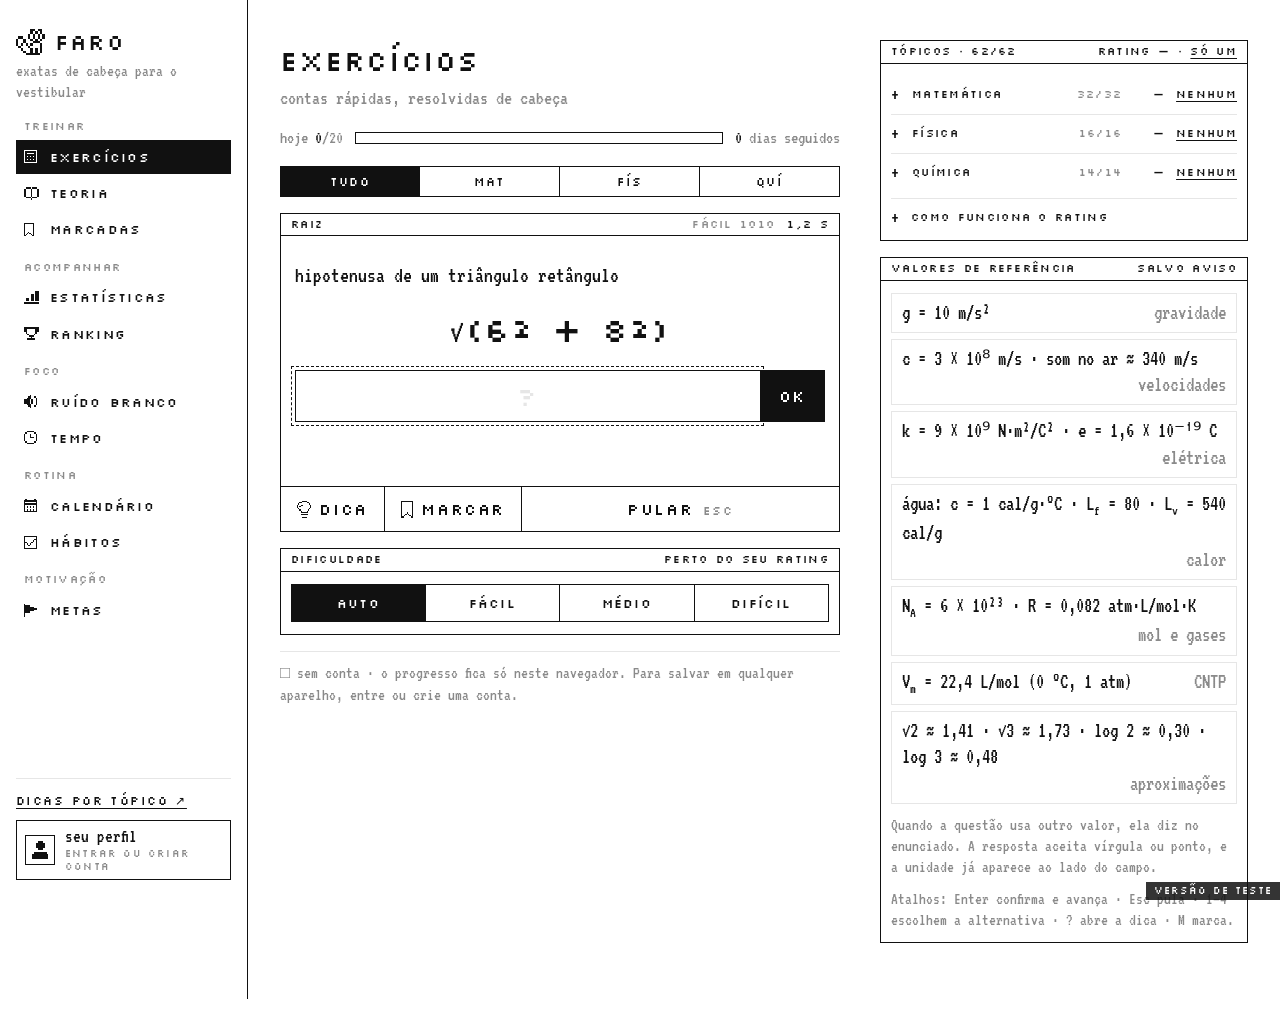
==== commit 4218d46e: "Faro não mostra de onde a questão foi tirada A linha de origem saiu do treino e das marcadas, e o sr" ====
--- a/public/index.html
+++ b/public/index.html
@@ -1094,9 +1094,8 @@
 body[data-view="conta"] .acq { display: none; }
 .tst { position: fixed; right: 0; bottom: 0; z-index: 90; pointer-events: none; background: var(--ink); color: var(--paper); font-family: var(--display); font-size: 10px; letter-spacing: .1em; padding: 3px 8px; opacity: .85; }
 
-/* questões da Unicamp: de onde veio, figura, enunciado mais longo e resolução em degraus */
-.src { margin: 0; font-family: var(--display); font-size: 11px; letter-spacing: .12em; text-transform: uppercase; color: var(--mute); }
-.src[hidden], .fig[hidden] { display: none; }
+/* questões da Unicamp: figura, enunciado mais longo e resolução em degraus */
+.fig[hidden] { display: none; }
 .fig { margin: 0; }
 .fig svg { display: block; width: 100%; max-width: 440px; height: auto; margin: 0 auto; color: var(--ink); }
 .q.uq { justify-content: flex-start; }
@@ -1181,7 +1180,6 @@
   <section class="box" aria-label="Exercício">
     <div class="hd"><span id="topic">—</span><span class="qr"><span id="qlvl"></span><span id="clock">0,0 s</span></span></div>
     <div class="bd q" id="qbox">
-      <p id="src" class="src" hidden></p>
       <div id="fig" class="fig" hidden></div>
       <p id="ctx" class="ctx"></p>
       <div id="expr" class="expr"></div>
@@ -1232,7 +1230,7 @@
       <div class="tl" id="rt"></div>
       <details class="more">
         <summary>como funciona o rating</summary>
-        <p>Vai de 0 a 2500 e começa em 1000. Cada questão tem o próprio rating, que aparece ao lado do tópico, na escala dos vestibulandos da Unicamp: uma questão de 1300 é acertada por metade de quem faz a 1ª fase. As questões das provas usam o índice de acerto divulgado pela Comvest; as geradas na hora, uma estimativa do mesmo acerto. Até 1100 é fácil, de 1100 a 1400 é médio, acima de 1400 é difícil.</p>
+        <p>Vai de 0 a 2500 e começa em 1000. Cada questão tem o próprio rating, que aparece ao lado do tópico: uma questão de 1300 é acertada por metade dos vestibulandos. Até 1100 é fácil, de 1100 a 1400 é médio, acima de 1400 é difícil.</p>
         <p>Acertar uma questão acima do seu rating sobe muito; errar uma abaixo cai muito. Acerto lento ou depois de abrir a dica vale menos. No AUTO, as questões ficam perto do seu rating em cada tópico.</p>
         <p>Toque num tópico para tirá-lo do treino ou trazê-lo de volta. Para zerar o rating, use as configurações, no fim do menu.</p>
       </details>
@@ -5396,7 +5394,7 @@
   }
   // questão do banco no formato do treino: as alternativas são embaralhadas (no arquivo, a certa é sempre a primeira)
   function bankQ(it, keep) {
-    const q = { uid: it.id, src: it.src, tm: it.tm, d: it.d || [], fig: it.fig || '', ctx: it.ctx, q: '', h: `<ol class="dg">${(it.h || []).map(x => `<li>${x}</li>`).join('')}</ol>` };
+    const q = { uid: it.id, tm: it.tm, d: it.d || [], fig: it.fig || '', ctx: it.ctx, q: '', h: `<ol class="dg">${(it.h || []).map(x => `<li>${x}</li>`).join('')}</ol>` };
     if (Array.isArray(it.opts)) {
       const o = keep ? it.opts.map((x, i) => [x, i]) : shuffle(it.opts.map((x, i) => [x, i]));
       q.opts = o.map(x => x[0]); q.a = o.findIndex(x => x[1] === it.a);
@@ -5453,7 +5451,6 @@
     remember(cur);
     $('topic').textContent = GEN[key].name; $('topic').title = GEN[key].name;
     $('qlvl').innerHTML = `<span class="bw">${LNAME[band(r)]} </span>${r}`;
-    $('src').textContent = q.src || ''; $('src').hidden = !q.src;
     $('fig').innerHTML = q.fig || ''; $('fig').hidden = !q.fig;
     $('qbox').classList.toggle('uq', !!q.uid);
     $('ctx').innerHTML = q.ctx || '';
@@ -6820,7 +6817,7 @@
     const id = qid(cur);
     if (isMarked()) marked = marked.filter(m => m.id !== id);
     // da Unicamp, guarda só a referência: o texto e a figura voltam do banco (assim a conta não pesa)
-    else if (cur.uid) marked.unshift({ id, uid: cur.uid, key: cur.key, L: cur.L, r: cur.r, src: cur.src || '', t: Date.now() });
+    else if (cur.uid) marked.unshift({ id, uid: cur.uid, key: cur.key, L: cur.L, r: cur.r, t: Date.now() });
     else marked.unshift({ id, key: cur.key, L: cur.L, r: cur.r, ctx: cur.ctx || '', q: cur.q || '', opts: cur.opts, a: cur.a, u: cur.u || '', tol: cur.tol || 0, h: cur.h || '', tip: cur.t || '', tk: cur.tk || '', lg: cur.lg || '', t: Date.now() });
     save('marked', marked); syncMark(); holdOn();
   }
@@ -6833,7 +6830,7 @@
     list.innerHTML = marked.map((m, i) => {
       if (m.uid) {
         const it = BID.get(m.uid), name = GEN[m.key] ? GEN[m.key].name : m.key;
-        const head = `<section class="box mq" data-i="${i}"><div class="hd"><span>${name} · ${LNAME[band(m.r)]} ${m.r}</span><span>${fmtDate(m.t)}</span></div><div class="bd"><p class="src">${esc(m.src || '')}</p>`;
+        const head = `<section class="box mq" data-i="${i}"><div class="hd"><span>${name} · ${LNAME[band(m.r)]} ${m.r}</span><span>${fmtDate(m.t)}</span></div><div class="bd">`;
         const acts = (more) => `<div class="acts">${more}<button type="button" data-a="tirar">tirar da lista</button></div></div></section>`;
         if (!it) return head + `<p class="ctx">${BANK ? 'Esta questão não está mais no banco.' : 'Carregando a questão…'}</p>` + acts('');
         const q = bankQ(it, true), ansTxt = Array.isArray(q.opts) ? q.opts[q.a] : (q.tol ? '≈ ' : '') + f(q.a) + (q.u ? ' ' + q.u : '');
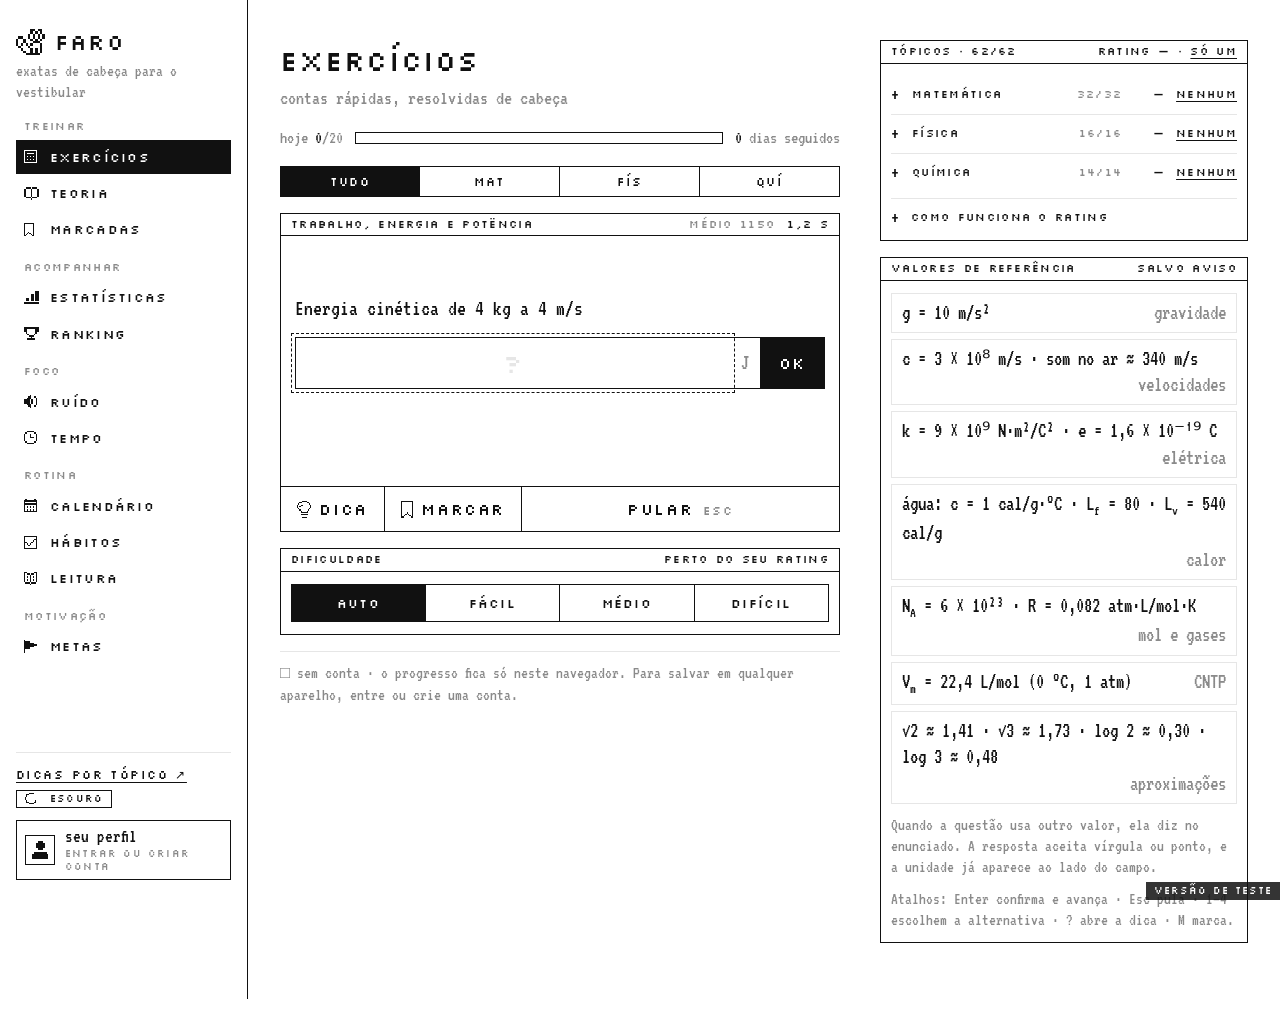
==== commit a5e83986: "Produtividade: estilo minimalista, tema escuro sem conta, blocos que contam sozinhos, metas em markd" ====
--- a/public/index.html
+++ b/public/index.html
@@ -18,6 +18,7 @@
   --faint: #e6e6e6;
   --display: "Silkscreen", "VT323", ui-monospace, monospace;
   --body: "VT323", ui-monospace, "Courier New", monospace;
+  --kd: 1; --kb: 1;  /* escala das letras: o estilo minimalista usa letra comum, menor por px que a VT323 */
   color-scheme: light;
 }
 * { box-sizing: border-box; border-radius: 0; }
@@ -25,7 +26,7 @@
 body {
   margin: 0;
   font-family: var(--body);
-  font-size: 20px;
+  font-size: calc(20px * var(--kb));
   line-height: 1.25;
   padding-block: 40px 56px;
   padding-left: max(16px, env(safe-area-inset-left, 0px));
@@ -33,7 +34,7 @@
 }
 main { max-width: 560px; margin: 0 auto; display: flex; flex-direction: column; gap: 16px; }
 h1 {
-  font-family: var(--display); font-weight: 400; font-size: 28px;
+  font-family: var(--display); font-weight: 400; font-size: calc(28px * var(--kd));
   letter-spacing: .04em; margin: 0; text-wrap: balance;
 }
 .sub { margin: 0; color: var(--mute); }
@@ -42,7 +43,7 @@
   display: flex; justify-content: space-between; align-items: center; gap: 8px;
   border-bottom: 1px solid var(--line);
   padding: 4px 10px;
-  font-family: var(--display); font-size: 11px; letter-spacing: .12em; text-transform: uppercase;
+  font-family: var(--display); font-size: calc(11px * var(--kd)); letter-spacing: .12em; text-transform: uppercase;
 }
 .box > .bd { padding: 12px 10px; }
 button { font: inherit; color: inherit; -webkit-tap-highlight-color: transparent; }
@@ -50,11 +51,11 @@
 
 /* exercício */
 .q { min-height: 250px; display: flex; flex-direction: column; justify-content: center; gap: 14px; padding: 22px 14px !important; }
-.ctx { margin: 0; font-size: 22px; text-wrap: pretty; }
+.ctx { margin: 0; font-size: calc(22px * var(--kb)); text-wrap: pretty; }
 .ctx:empty { display: none; }
 .ctx b { font-weight: 400; background: var(--ink); color: var(--paper); padding: 0 4px; }
 .expr {
-  font-family: var(--display); font-size: 34px; letter-spacing: .04em;
+  font-family: var(--display); font-size: calc(34px * var(--kd)); letter-spacing: .04em;
   line-height: 1.2; overflow-wrap: anywhere; text-align: center; padding: 6px 0;
 }
 .expr:empty { display: none; }
@@ -64,44 +65,44 @@
 #ans {
   width: 100%; min-width: 0; border: 1px solid var(--line); border-right: 0;
   background: var(--paper); color: var(--ink);
-  font-family: var(--display); font-size: 26px; letter-spacing: .06em;
+  font-family: var(--display); font-size: calc(26px * var(--kd)); letter-spacing: .06em;
   padding: 8px 10px; text-align: center;
 }
 #ans::placeholder { color: var(--faint); }
 #ans:disabled { color: var(--ink); -webkit-text-fill-color: var(--ink); opacity: 1; }
 #ok {
   border: 1px solid var(--line); background: var(--ink); color: var(--paper);
-  font-family: var(--display); font-size: 16px; letter-spacing: .1em; padding: 0 18px; cursor: pointer;
+  font-family: var(--display); font-size: calc(16px * var(--kd)); letter-spacing: .1em; padding: 0 18px; cursor: pointer;
 }
-.fb { min-height: 1.3em; font-family: var(--display); font-size: 14px; letter-spacing: .1em; text-align: center; }
-.how { font-size: 20px; padding: 8px 10px; border: 1px solid var(--faint); margin: 0; overflow-wrap: anywhere; }
+.fb { min-height: 1.3em; font-family: var(--display); font-size: calc(14px * var(--kd)); letter-spacing: .1em; text-align: center; }
+.how { font-size: calc(20px * var(--kb)); padding: 8px 10px; border: 1px solid var(--faint); margin: 0; overflow-wrap: anywhere; }
 .how:empty { display: none; }
 .how sup { font-size: .7em; }
 .foot { display: grid; grid-template-columns: auto 1fr; border-top: 1px solid var(--line); }
 #help {
   display: flex; align-items: center; padding: 0 16px; border-right: 1px solid var(--line);
-  font-family: var(--display); font-size: 16px; letter-spacing: .1em; text-decoration: none; color: var(--ink); white-space: nowrap;
+  font-family: var(--display); font-size: calc(16px * var(--kd)); letter-spacing: .1em; text-decoration: none; color: var(--ink); white-space: nowrap;
 }
 #help:hover { background: var(--ink); color: var(--paper); }
 #help:focus-visible { outline: 1px dashed var(--ink); outline-offset: -4px; }
 #act {
   width: 100%; border: 0; background: var(--paper);
-  font-family: var(--display); font-size: 16px; letter-spacing: .1em; padding: 12px 10px; cursor: pointer;
+  font-family: var(--display); font-size: calc(16px * var(--kd)); letter-spacing: .1em; padding: 12px 10px; cursor: pointer;
 }
 #act:hover { background: var(--ink); color: var(--paper); }
 #act.go { background: var(--ink); color: var(--paper); }
-.key { color: var(--mute); font-size: 12px; }
+.key { color: var(--mute); font-size: calc(12px * var(--kd)); }
 #act:hover .key, #act.go .key { color: var(--faint); }
 
 /* teclado na tela: só em telas de toque */
 .pad { display: none; grid-template-columns: repeat(4, 1fr); gap: 6px; }
 .pad button {
   border: 1px solid var(--line); background: var(--paper); height: 56px;
-  font-family: var(--display); font-size: 24px; cursor: pointer;
+  font-family: var(--display); font-size: calc(24px * var(--kd)); cursor: pointer;
   touch-action: manipulation; -webkit-tap-highlight-color: transparent; user-select: none; -webkit-user-select: none;
 }
 .pad button:active { background: var(--ink); color: var(--paper); }
-.pad #padOk { background: var(--ink); color: var(--paper); font-size: 18px; letter-spacing: .1em; }
+.pad #padOk { background: var(--ink); color: var(--paper); font-size: calc(18px * var(--kb)); letter-spacing: .1em; }
 .pad #padOk:active { background: var(--paper); color: var(--ink); }
 @media (pointer: coarse), (hover: none) {
   .pad { display: grid; }
@@ -114,19 +115,19 @@
 
 /* desempenho */
 canvas { display: block; width: 100%; height: 96px; image-rendering: pixelated; }
-.axis { display: flex; justify-content: space-between; color: var(--mute); font-size: 16px; padding: 2px 10px 6px; }
+.axis { display: flex; justify-content: space-between; color: var(--mute); font-size: calc(16px * var(--kb)); padding: 2px 10px 6px; }
 .stats { display: grid; grid-template-columns: repeat(4, 1fr); border-top: 1px solid var(--line); }
 .stats div { padding: 6px 10px; }
 .stats div + div { border-left: 1px solid var(--line); }
-.stats span { display: block; font-family: var(--display); font-size: 10px; letter-spacing: .12em; text-transform: uppercase; color: var(--mute); }
-.stats output { font-size: 26px; font-variant-numeric: tabular-nums; }
+.stats span { display: block; font-family: var(--display); font-size: calc(10px * var(--kd)); letter-spacing: .12em; text-transform: uppercase; color: var(--mute); }
+.stats output { font-size: calc(26px * var(--kb)); font-variant-numeric: tabular-nums; }
 
 /* ajustes */
-.hd button { border: 0; background: none; padding: 0; cursor: pointer; font-family: var(--display); font-size: 11px; letter-spacing: .12em; text-transform: uppercase; text-decoration: underline; text-underline-offset: 3px; }
+.hd button { border: 0; background: none; padding: 0; cursor: pointer; font-family: var(--display); font-size: calc(11px * var(--kd)); letter-spacing: .12em; text-transform: uppercase; text-decoration: underline; text-underline-offset: 3px; }
 .chips { display: grid; grid-template-columns: repeat(auto-fill, minmax(8.5em, 1fr)); gap: 6px; }
 .chip, .seg button {
   border: 1px solid var(--line); background: var(--paper); padding: 4px 8px;
-  text-align: left; cursor: pointer; font-size: 19px; white-space: nowrap; overflow: hidden; text-overflow: ellipsis;
+  text-align: left; cursor: pointer; font-size: calc(19px * var(--kb)); white-space: nowrap; overflow: hidden; text-overflow: ellipsis;
 }
 .chip::before { content: "□ "; }
 .chip[aria-pressed="true"]::before { content: "■ "; }
@@ -137,25 +138,25 @@
 .rt .bar { height: 12px; border: 1px solid var(--faint); position: relative; }
 .rt .bar i { position: absolute; inset: 1px auto 1px 1px; background: repeating-linear-gradient(90deg, var(--ink) 0 6px, transparent 6px 8px); }
 .rt .v { text-align: right; font-variant-numeric: tabular-nums; min-width: 2.6em; }
-.rt .l { font-family: var(--display); font-size: 10px; letter-spacing: .1em; color: var(--mute); min-width: 4.5em; }
+.rt .l { font-family: var(--display); font-size: calc(10px * var(--kd)); letter-spacing: .1em; color: var(--mute); min-width: 4.5em; }
 .rt .off { color: var(--mute); }
 .rt .off .bar i { opacity: .3; }
 .rt .now { background: var(--ink); color: var(--paper); padding: 0 4px; margin-left: -4px; }
 .d { color: var(--mute); }
-.seg button { text-align: center; font-family: var(--display); font-size: 13px; letter-spacing: .1em; padding: 10px 4px; }
+.seg button { text-align: center; font-family: var(--display); font-size: calc(13px * var(--kd)); letter-spacing: .1em; padding: 10px 4px; }
 .seg button + button { border-left: 0; }
 .seg button[aria-pressed="true"] { background: var(--ink); color: var(--paper); }
 
 /* valores de referência */
 .def p { margin: 0 0 10px; max-width: 62ch; }
 .def p:last-child { margin-bottom: 0; }
-.eq { font-size: 21px; padding: 6px 10px; border: 1px solid var(--faint); margin: 0 0 6px; overflow-x: auto; white-space: nowrap; display: flex; justify-content: space-between; gap: 16px; }
+.eq { font-size: calc(21px * var(--kb)); padding: 6px 10px; border: 1px solid var(--faint); margin: 0 0 6px; overflow-x: auto; white-space: nowrap; display: flex; justify-content: space-between; gap: 16px; }
 .eq span:last-child { color: var(--mute); }
-.note { color: var(--mute); font-size: 17px; }
+.note { color: var(--mute); font-size: calc(17px * var(--kb)); }
 
 @media (max-width: 440px) {
-  .seg button { font-size: 11px; letter-spacing: .04em; }
-  .expr { font-size: 28px; }
+  .seg button { font-size: calc(11px * var(--kd)); letter-spacing: .04em; }
+  .expr { font-size: calc(28px * var(--kb)); }
   .stats { grid-template-columns: repeat(2, 1fr); }
   .stats div:nth-child(3) { border-left: 0; }
   .stats div:nth-child(n+3) { border-top: 1px solid var(--line); }
@@ -166,14 +167,14 @@
 #unit {
   display: flex; align-items: center; padding: 0 10px; white-space: nowrap;
   border-top: 1px solid var(--line); border-bottom: 1px solid var(--line);
-  font-size: 22px; color: var(--mute);
+  font-size: calc(22px * var(--kb)); color: var(--mute);
 }
 #unit:empty { display: none; }
 .pad [data-d="0"], .pad #padOk { grid-column: span 2; }
 
 /* matrizes e determinantes */
 .mx { display: inline-grid; gap: 0 14px; border-left: 2px solid var(--ink); border-right: 2px solid var(--ink); padding: 0 8px; vertical-align: middle; line-height: 1.1; }
-.ctx .mx { font-size: 20px; }
+.ctx .mx { font-size: calc(20px * var(--kb)); }
 
 /* múltipla escolha */
 .opts { display: grid; gap: 6px; }
@@ -181,10 +182,10 @@
 .opt {
   display: grid; grid-template-columns: 1.4em 1fr; gap: 8px; align-items: baseline;
   border: 1px solid var(--line); background: var(--paper); padding: 8px 10px;
-  text-align: left; font-size: 21px; cursor: pointer; overflow-wrap: anywhere;
+  text-align: left; font-size: calc(21px * var(--kb)); cursor: pointer; overflow-wrap: anywhere;
   touch-action: manipulation;
 }
-.opt .n { font-family: var(--display); font-size: 12px; color: var(--mute); }
+.opt .n { font-family: var(--display); font-size: calc(12px * var(--kd)); color: var(--mute); }
 .opt:hover:not(:disabled) { background: var(--faint); }
 .opt:disabled { cursor: default; }
 .opt.right { background: var(--ink); color: var(--paper); }
@@ -196,14 +197,14 @@
 /* dúvida aberta embaixo da questão */
 .tips { margin: 0; border: 1px solid var(--ink); padding: 10px; display: grid; gap: 10px; }
 .tips[hidden] { display: none; }
-.tips .tt { font-family: var(--display); font-size: 11px; letter-spacing: .12em; text-transform: uppercase; display: flex; justify-content: space-between; gap: 8px; }
+.tips .tt { font-family: var(--display); font-size: calc(11px * var(--kd)); letter-spacing: .12em; text-transform: uppercase; display: flex; justify-content: space-between; gap: 8px; }
 .tips .tip { margin: 0; text-wrap: pretty; }
 .tips .tip b { font-weight: 400; background: var(--ink); color: var(--paper); padding: 0 4px; }
 .tips .ex { display: block; color: var(--mute); }
 .tips .tip.this { border: 1px dashed var(--ink); padding: 6px 8px; }
-.tips .tip.this::after { content: 'é a conta desta questão'; display: block; font-family: var(--display); font-size: 10px; letter-spacing: .12em; text-transform: uppercase; color: var(--mute); margin-top: 4px; }
+.tips .tip.this::after { content: 'é a conta desta questão'; display: block; font-family: var(--display); font-size: calc(10px * var(--kd)); letter-spacing: .12em; text-transform: uppercase; color: var(--mute); margin-top: 4px; }
 .tips .links { display: flex; flex-wrap: wrap; gap: 6px 16px; border-top: 1px solid var(--faint); padding-top: 8px; }
-.tips a, .tips .links button { color: var(--ink); font: inherit; font-size: 19px; background: none; border: 0; padding: 0; cursor: pointer; text-decoration: underline; text-underline-offset: 3px; }
+.tips a, .tips .links button { color: var(--ink); font: inherit; font-size: calc(19px * var(--kb)); background: none; border: 0; padding: 0; cursor: pointer; text-decoration: underline; text-underline-offset: 3px; }
 #help { border: 0; border-right: 1px solid var(--line); background: var(--paper); cursor: pointer; }
 #help[aria-expanded="true"] { background: var(--ink); color: var(--paper); }
 
@@ -225,7 +226,7 @@
 #mark {
   display: flex; align-items: center; padding: 0 16px; border: 0; border-right: 1px solid var(--line);
   background: var(--paper); cursor: pointer; white-space: nowrap;
-  font-family: var(--display); font-size: 16px; letter-spacing: .1em;
+  font-family: var(--display); font-size: calc(16px * var(--kd)); letter-spacing: .1em;
 }
 #mark:hover, #help:hover { background: var(--ink); color: var(--paper); }
 #mark[aria-pressed="true"] { background: var(--ink); color: var(--paper); }
@@ -233,9 +234,9 @@
 .ico { display: inline-flex; margin-right: 8px; }
 .ico svg { height: 1.05em; width: auto; display: block; }
 @media (max-width: 440px) {
-  #help, #mark { padding: 0 10px; font-size: 14px; letter-spacing: .06em; }
+  #help, #mark { padding: 0 10px; font-size: calc(14px * var(--kd)); letter-spacing: .06em; }
   .ico { margin-right: 6px; }
-  #act { font-size: 14px; letter-spacing: .06em; }
+  #act { font-size: calc(14px * var(--kd)); letter-spacing: .06em; }
 }
 
 /* lista de marcadas */
@@ -243,40 +244,40 @@
 .mlist:empty { display: none; }
 .mq .bd { display: grid; gap: 10px; }
 .mq .ctx, .mq .expr { margin: 0; }
-.mq .expr { font-size: 28px; }
+.mq .expr { font-size: calc(28px * var(--kb)); }
 .mq ol { margin: 0; padding: 0; list-style: none; display: grid; gap: 4px; }
 .mq li { border: 1px solid var(--faint); padding: 4px 8px; display: grid; grid-template-columns: 1.4em 1fr; gap: 8px; }
-.mq li .n { font-family: var(--display); font-size: 12px; color: var(--mute); }
+.mq li .n { font-family: var(--display); font-size: calc(12px * var(--kd)); color: var(--mute); }
 .mq li.right { border-color: var(--ink); background: var(--ink); color: var(--paper); }
 .mq .sol { border: 1px solid var(--ink); padding: 8px 10px; margin: 0; }
 .mq .sol[hidden] { display: none; }
 .mq .sol b { font-weight: 400; background: var(--ink); color: var(--paper); padding: 0 4px; }
 .mq .acts { display: flex; flex-wrap: wrap; gap: 6px 18px; border-top: 1px solid var(--faint); padding-top: 8px; }
-.mq .acts button, .mq .acts a { font: inherit; font-size: 19px; color: var(--ink); background: none; border: 0; padding: 0; cursor: pointer; text-decoration: underline; text-underline-offset: 3px; }
+.mq .acts button, .mq .acts a { font: inherit; font-size: calc(19px * var(--kb)); color: var(--ink); background: none; border: 0; padding: 0; cursor: pointer; text-decoration: underline; text-underline-offset: 3px; }
 .mq sub, .mq sup { font-size: .7em; }
 .empty { border: 1px dashed var(--mute); padding: 16px 12px; color: var(--mute); margin: 0; text-align: center; }
 .acct::before { content: "□ "; }
 .acct.on { color: var(--ink); }
 .acct.on::before { content: "■ "; }
 /* fórmulas precisam de minúsculas: a fonte de título só tem maiúsculas */
-.expr.f { font-family: var(--body); font-size: 40px; letter-spacing: .02em; }
-.mq .expr.f { font-size: 32px; }
-@media (max-width: 440px) { .expr.f { font-size: 34px; } }
+.expr.f { font-family: var(--body); font-size: calc(40px * var(--kb)); letter-spacing: .02em; }
+.mq .expr.f { font-size: calc(32px * var(--kb)); }
+@media (max-width: 440px) { .expr.f { font-size: calc(34px * var(--kb)); } }
 .how b { font-weight: 400; background: var(--ink); color: var(--paper); padding: 0 4px; }
 .ctx .d { color: var(--mute); }
 /* legenda: o que é cada termo da fórmula */
-.lg { margin: 0; padding: 6px 10px; border: 1px dashed var(--mute); font-size: 18px; line-height: 1.35; color: var(--mute); overflow-wrap: anywhere; }
+.lg { margin: 0; padding: 6px 10px; border: 1px dashed var(--mute); font-size: calc(18px * var(--kb)); line-height: 1.35; color: var(--mute); overflow-wrap: anywhere; }
 .lg:empty { display: none; }
 .lg b { font-weight: 400; color: var(--ink); }
-.lg .lt { font-family: var(--display); font-size: 10px; letter-spacing: .12em; text-transform: uppercase; color: var(--ink); margin-right: 4px; }
+.lg .lt { font-family: var(--display); font-size: calc(10px * var(--kd)); letter-spacing: .12em; text-transform: uppercase; color: var(--ink); margin-right: 4px; }
 .lg sub, .lg sup { font-size: .7em; }
 
-.dl { font-family: var(--display); font-size: 12px; letter-spacing: .12em; color: var(--ink); white-space: nowrap; text-decoration: underline; text-underline-offset: 3px; }
+.dl { font-family: var(--display); font-size: calc(12px * var(--kd)); letter-spacing: .12em; color: var(--ink); white-space: nowrap; text-decoration: underline; text-underline-offset: 3px; }
 .dl:hover { background: var(--ink); color: var(--paper); text-decoration: none; }
 
 /* colunas: uma só no celular, duas no computador */
 .col { display: flex; flex-direction: column; gap: 16px; min-width: 0; }
-.seg.subj button { padding: 7px 4px; font-size: 12px; }
+.seg.subj button { padding: 7px 4px; font-size: calc(12px * var(--kd)); }
 
 /* cabeçalho da questão: tópico à esquerda (corta se for longo), nível e tempo à direita */
 #topic { min-width: 0; overflow: hidden; text-overflow: ellipsis; white-space: nowrap; }
@@ -284,15 +285,15 @@
 #qlvl { color: var(--mute); }
 
 /* resultado: o veredito na fonte de título, o resto na fonte do texto (minúsculas e unidades certas) */
-.fb { font-family: var(--body); font-size: 19px; letter-spacing: 0; line-height: 1.25; color: var(--mute); text-wrap: balance; }
-.fb b { font-weight: 400; font-family: var(--display); font-size: 14px; letter-spacing: .1em; color: var(--ink); margin-right: 4px; }
+.fb { font-family: var(--body); font-size: calc(19px * var(--kb)); letter-spacing: 0; line-height: 1.25; color: var(--mute); text-wrap: balance; }
+.fb b { font-weight: 400; font-family: var(--display); font-size: calc(14px * var(--kd)); letter-spacing: .1em; color: var(--ink); margin-right: 4px; }
 .fb i { font-style: normal; background: var(--ink); color: var(--paper); padding: 0 4px; }
 .fb i sub, .fb i sup { font-size: .7em; }
 .fb .dr { color: var(--ink); }
 
 /* desempenho vazio */
 .cv { position: relative; }
-.hempty { position: absolute; inset: 0; display: flex; align-items: center; justify-content: center; margin: 0; color: var(--mute); font-size: 18px; }
+.hempty { position: absolute; inset: 0; display: flex; align-items: center; justify-content: center; margin: 0; color: var(--mute); font-size: calc(18px * var(--kb)); }
 .hempty[hidden] { display: none; }
 
 /* tópicos e rating: um grupo por matéria, cada linha liga ou desliga o tópico */
@@ -301,10 +302,10 @@
 .tg summary {
   display: grid; grid-template-columns: 1em minmax(0, 1fr) auto auto auto; gap: 10px; align-items: center;
   padding: 9px 0; cursor: pointer; list-style: none;
-  font-family: var(--display); font-size: 11px; letter-spacing: .12em; text-transform: uppercase;
+  font-family: var(--display); font-size: calc(11px * var(--kd)); letter-spacing: .12em; text-transform: uppercase;
 }
 .tg summary::-webkit-details-marker { display: none; }
-.tg summary::before, .more summary::before { content: '+'; font-family: var(--body); font-size: 20px; line-height: 1; display: inline-block; width: 1em; }
+.tg summary::before, .more summary::before { content: '+'; font-family: var(--body); font-size: calc(20px * var(--kb)); line-height: 1; display: inline-block; width: 1em; }
 .tg[open] summary::before, .more[open] summary::before { content: '−'; }
 .tg summary:focus-visible { outline: 1px dashed var(--ink); outline-offset: 2px; }
 .tg .gc { color: var(--mute); }
@@ -313,7 +314,7 @@
 .tg .rows { display: grid; padding-bottom: 10px; }
 .tr {
   display: grid; grid-template-columns: 1em minmax(0, 1fr) minmax(40px, 96px) 2.4em 4.6em; gap: 10px; align-items: center;
-  width: 100%; border: 0; background: none; padding: 2px 0; text-align: left; cursor: pointer; font-size: 19px;
+  width: 100%; border: 0; background: none; padding: 2px 0; text-align: left; cursor: pointer; font-size: calc(19px * var(--kb));
   touch-action: manipulation;
 }
 .tr::before { content: '■'; }
@@ -324,13 +325,13 @@
 .tr .bar { height: 12px; border: 1px solid var(--faint); position: relative; }
 .tr .bar i { position: absolute; inset: 1px auto 1px 1px; background: repeating-linear-gradient(90deg, var(--ink) 0 6px, transparent 6px 8px); }
 .tr .v { text-align: right; font-variant-numeric: tabular-nums; }
-.tr .l { font-family: var(--display); font-size: 10px; letter-spacing: .1em; color: var(--mute); text-align: right; }
+.tr .l { font-family: var(--display); font-size: calc(10px * var(--kd)); letter-spacing: .1em; color: var(--mute); text-align: right; }
 .tr[aria-pressed="false"] { color: var(--mute); }
 .tr[aria-pressed="false"] .bar i { opacity: .3; }
 
 /* explicações que ficam fechadas até alguém querer ler */
-.more { margin-top: 6px; border-top: 1px solid var(--faint); padding-top: 9px; color: var(--mute); font-size: 17px; }
-.more summary { display: flex; align-items: center; cursor: pointer; list-style: none; color: var(--ink); font-family: var(--display); font-size: 11px; letter-spacing: .12em; text-transform: uppercase; }
+.more { margin-top: 6px; border-top: 1px solid var(--faint); padding-top: 9px; color: var(--mute); font-size: calc(17px * var(--kb)); }
+.more summary { display: flex; align-items: center; cursor: pointer; list-style: none; color: var(--ink); font-family: var(--display); font-size: calc(11px * var(--kd)); letter-spacing: .12em; text-transform: uppercase; }
 .more summary::-webkit-details-marker { display: none; }
 .more p { margin: 8px 0 0; text-wrap: pretty; }
 .more button { font: inherit; color: var(--ink); background: none; border: 0; padding: 0; cursor: pointer; text-decoration: underline; text-underline-offset: 3px; }
@@ -340,16 +341,16 @@
 
 /* rodapé: onde o progresso fica salvo */
 footer { border-top: 1px solid var(--faint); padding-top: 10px; }
-.acct { margin: 0; color: var(--mute); font-size: 17px; }
+.acct { margin: 0; color: var(--mute); font-size: calc(17px * var(--kb)); }
 
 @media (pointer: coarse), (hover: none) {
   .kbd { display: none; }
   .pad button { height: 52px; }
 }
 @media (max-width: 440px) {
-  h1 { font-size: 22px; }
+  h1 { font-size: calc(22px * var(--kb)); }
   .bw { display: none; }
-  .seg.subj button { font-size: 11px; }
+  .seg.subj button { font-size: calc(11px * var(--kd)); }
   .tr { grid-template-columns: 1em minmax(0, 1fr) 44px 2.4em; }
   .tr .l { display: none; }
 }
@@ -361,6 +362,7 @@
 }
 :root[data-tema="sistema"][data-theme="dark"] { --paper: #121212; --ink: #ececec; --mute: #8f8f8f; --line: #ececec; --faint: #2c2c2c; color-scheme: dark; }
 
+
 /* mascote e nome */
 h1 { display: flex; align-items: center; gap: 12px; }
 .logo { display: inline-flex; flex: none; }
@@ -373,7 +375,7 @@
 .av.big { width: 76px; height: 76px; }
 
 /* meta do dia */
-.goal { display: grid; grid-template-columns: auto minmax(40px, 1fr) auto; gap: 12px; align-items: center; font-size: 18px; color: var(--mute); }
+.goal { display: grid; grid-template-columns: auto minmax(40px, 1fr) auto; gap: 12px; align-items: center; font-size: calc(18px * var(--kb)); color: var(--mute); }
 .goal b { font-weight: 400; color: var(--ink); }
 .gbar { height: 12px; border: 1px solid var(--line); position: relative; }
 .gbar[hidden] { display: block; visibility: hidden; }
@@ -381,19 +383,19 @@
 .goal.done .gbar i { background: var(--ink); }
 
 /* evolução */
-.hd select { font-family: var(--display); font-size: 11px; letter-spacing: .08em; text-transform: uppercase; border: 0; border-bottom: 1px solid var(--ink); border-radius: 0; background: var(--paper); color: var(--ink); max-width: 58%; padding: 0 2px; cursor: pointer; }
+.hd select { font-family: var(--display); font-size: calc(11px * var(--kd)); letter-spacing: .08em; text-transform: uppercase; border: 0; border-bottom: 1px solid var(--ink); border-radius: 0; background: var(--paper); color: var(--ink); max-width: 58%; padding: 0 2px; cursor: pointer; }
 .evo { position: relative; padding: 8px 10px 0; min-height: 158px; }
 .evo svg { display: block; overflow: visible; touch-action: pan-y; }
 .evo .gl { stroke: var(--faint); stroke-width: 1; }
 .evo .bl { stroke: var(--mute); stroke-width: 1; stroke-dasharray: 2 3; }
-.evo text { font-family: var(--body); font-size: 15px; fill: var(--mute); }
-.evo .bt { font-size: 14px; }
+.evo text { font-family: var(--body); font-size: calc(15px * var(--kb)); fill: var(--mute); }
+.evo .bt { font-size: calc(14px * var(--kd)); }
 .evo .ln { fill: none; stroke: var(--ink); stroke-width: 2; stroke-linejoin: round; }
 .evo .pt { fill: var(--ink); stroke: var(--paper); stroke-width: 2; }
 .evo .cx { stroke: var(--mute); stroke-width: 1; }
-.evo .tt { position: absolute; top: 0; transform: translateX(-50%); background: var(--ink); color: var(--paper); padding: 1px 6px; font-size: 17px; white-space: nowrap; pointer-events: none; }
+.evo .tt { position: absolute; top: 0; transform: translateX(-50%); background: var(--ink); color: var(--paper); padding: 1px 6px; font-size: calc(17px * var(--kb)); white-space: nowrap; pointer-events: none; }
 .evo .tt[hidden] { display: none; }
-.evs { margin: 0; padding: 2px 10px 8px; color: var(--mute); font-size: 17px; }
+.evs { margin: 0; padding: 2px 10px 8px; color: var(--mute); font-size: calc(17px * var(--kb)); }
 .evs:empty { display: none; }
 .evs b { font-weight: 400; color: var(--ink); }
 
@@ -408,10 +410,10 @@
 /* configurações */
 .cf { display: grid; gap: 14px; }
 .cf .row { display: grid; gap: 6px; }
-.lb { font-family: var(--display); font-size: 11px; letter-spacing: .12em; text-transform: uppercase; }
+.lb { font-family: var(--display); font-size: calc(11px * var(--kd)); letter-spacing: .12em; text-transform: uppercase; }
 .seg.g3 { grid-template-columns: repeat(3, 1fr); gap: 6px; }
 .seg.g3 button + button { border-left: 1px solid var(--line); }
-.chk { justify-self: start; border: 0; background: none; padding: 0; cursor: pointer; font-size: 19px; color: var(--ink); }
+.chk { justify-self: start; border: 0; background: none; padding: 0; cursor: pointer; font-size: calc(19px * var(--kb)); color: var(--ink); }
 .chk::before { content: '□ '; }
 .chk[aria-pressed="true"]::before { content: '■ '; }
 .chk[hidden] { display: none; }
@@ -420,10 +422,10 @@
 .prof { display: grid; grid-template-columns: 76px minmax(0, 1fr); gap: 14px; align-items: center; }
 .pf { display: grid; gap: 10px; }
 .fl { display: grid; gap: 4px; }
-.fl input { font: inherit; font-size: 21px; color: var(--ink); background: var(--paper); border: 1px solid var(--line); border-radius: 0; padding: 6px 8px; width: 100%; min-width: 0; }
+.fl input { font: inherit; font-size: calc(21px * var(--kb)); color: var(--ink); background: var(--paper); border: 1px solid var(--line); border-radius: 0; padding: 6px 8px; width: 100%; min-width: 0; }
 .fl input::placeholder { color: var(--mute); }
 .lk { display: flex; flex-wrap: wrap; gap: 6px 18px; }
-.lk button { font: inherit; font-size: 19px; color: var(--ink); background: none; border: 0; padding: 0; cursor: pointer; text-decoration: underline; text-underline-offset: 3px; }
+.lk button { font: inherit; font-size: calc(19px * var(--kb)); color: var(--ink); background: none; border: 0; padding: 0; cursor: pointer; text-decoration: underline; text-underline-offset: 3px; }
 .lk button[hidden] { display: none; }
 #vConfig .acct { margin: 0; }
 
@@ -463,15 +465,15 @@
 .scrim[hidden] { display: none; }
 @media (prefers-reduced-motion: reduce) { .side, .side.open { transition: none; } }
 
-.brand { display: flex; align-items: center; gap: 10px; font-family: var(--display); font-size: 22px; letter-spacing: .06em; }
+.brand { display: flex; align-items: center; gap: 10px; font-family: var(--display); font-size: calc(22px * var(--kd)); letter-spacing: .06em; }
 .brand .logo svg { height: 1.2em; }
 .home { display: flex; align-items: center; gap: 10px; border: 0; background: none; padding: 0; cursor: pointer; color: var(--ink); font: inherit; letter-spacing: inherit; }
 .home:hover span:last-child { text-decoration: underline; text-underline-offset: 4px; }
 .home:focus-visible, button.logo:focus-visible { outline: 1px dashed var(--ink); outline-offset: 3px; }
 button.logo { border: 0; background: none; padding: 0; cursor: pointer; color: var(--ink); font: inherit; }
-.side .x { margin-left: auto; width: 36px; height: 36px; border: 1px solid var(--line); background: var(--paper); font-size: 26px; line-height: 1; cursor: pointer; }
+.side .x { margin-left: auto; width: 36px; height: 36px; border: 1px solid var(--line); background: var(--paper); font-size: calc(26px * var(--kb)); line-height: 1; cursor: pointer; }
 .side .x:hover { background: var(--ink); color: var(--paper); }
-.tag { margin: -14px 0 0; color: var(--mute); font-size: 17px; }
+.tag { margin: -14px 0 0; color: var(--mute); font-size: calc(17px * var(--kb)); }
 
 .ng { display: grid; gap: 2px; }
 .ng .lb { color: var(--mute); padding: 12px 8px 4px; }
@@ -479,11 +481,11 @@
 .ng button {
   display: grid; grid-template-columns: 16px minmax(0, 1fr) auto; gap: 10px; align-items: center;
   width: 100%; border: 0; background: none; padding: 9px 8px; text-align: left; cursor: pointer;
-  font-family: var(--display); font-size: 13px; letter-spacing: .1em; text-transform: uppercase; color: var(--ink);
+  font-family: var(--display); font-size: calc(13px * var(--kd)); letter-spacing: .1em; text-transform: uppercase; color: var(--ink);
 }
 .ng .ni { display: flex; }
 .ng .ni svg { height: 13px; width: auto; display: block; }
-.ng .ct { font-family: var(--body); font-size: 18px; letter-spacing: 0; color: var(--mute); }
+.ng .ct { font-family: var(--body); font-size: calc(18px * var(--kb)); letter-spacing: 0; color: var(--mute); }
 .ng .ct:empty { display: none; }
 @media (hover: hover) { .ng button:hover { background: var(--faint); } }
 .ng button[aria-current] { background: var(--ink); color: var(--paper); }
@@ -491,13 +493,13 @@
 .ng button:focus-visible, .me:focus-visible, .menu:focus-visible { outline: 1px dashed var(--ink); outline-offset: 2px; }
 
 /* ruído branco dentro do menu */
-.noise .hd [data-nz="state"] { color: var(--mute); text-transform: none; font-family: var(--body); font-size: 16px; letter-spacing: 0; }
-.nzp { display: block; width: 100%; border: 0; border-top: 1px solid var(--line); background: var(--paper); padding: 16px 10px; cursor: pointer; font-family: var(--display); font-size: 16px; letter-spacing: .1em; }
+.noise .hd [data-nz="state"] { color: var(--mute); text-transform: none; font-family: var(--body); font-size: calc(16px * var(--kb)); letter-spacing: 0; }
+.nzp { display: block; width: 100%; border: 0; border-top: 1px solid var(--line); background: var(--paper); padding: 16px 10px; cursor: pointer; font-family: var(--display); font-size: calc(16px * var(--kd)); letter-spacing: .1em; }
 .nzp:hover { background: var(--faint); }
 .nzp[aria-pressed="true"] { background: var(--ink); color: var(--paper); }
 .nzs { height: 120px; }
 .noise.big .nzs { padding: 10px 10px 0; }
-.nzc { display: grid; grid-template-columns: minmax(0, 1fr) auto; grid-template-areas: "l o" "r r"; gap: 0 8px; align-items: baseline; font-size: 17px; }
+.nzc { display: grid; grid-template-columns: minmax(0, 1fr) auto; grid-template-areas: "l o" "r r"; gap: 0 8px; align-items: baseline; font-size: calc(17px * var(--kb)); }
 .nzc label { grid-area: l; color: var(--mute); }
 .nzc output { grid-area: o; font-variant-numeric: tabular-nums; }
 .nzc input { grid-area: r; }
@@ -512,6 +514,11 @@
 /* rodapé do menu: dicas e perfil */
 .nf { margin-top: auto; display: grid; gap: 12px; border-top: 1px solid var(--faint); padding-top: 14px; }
 .nf .dl { justify-self: start; }
+.nfr { display: flex; flex-wrap: wrap; align-items: center; justify-content: space-between; gap: 8px; }
+.thq { display: inline-flex; align-items: center; gap: 6px; border: 1px solid var(--line); background: var(--paper); padding: 2px 8px; cursor: pointer; font-family: var(--display); font-size: calc(10px * var(--kd)); letter-spacing: .12em; text-transform: uppercase; }
+.thq .ico { display: inline-flex; }
+.thq .ico svg { height: 11px; width: auto; display: block; }
+@media (hover: hover) { .thq:hover { background: var(--ink); color: var(--paper); } }
 .me {
   display: grid; grid-template-columns: 30px minmax(0, 1fr); gap: 10px; align-items: center;
   width: 100%; border: 1px solid var(--line); background: var(--paper); padding: 6px 8px; text-align: left; cursor: pointer; color: var(--ink);
@@ -520,9 +527,9 @@
 .me[aria-current] { background: var(--ink); color: var(--paper); }
 .me[aria-current] .av { border-color: var(--paper); }
 .me .mt { display: grid; min-width: 0; }
-#meName { font-size: 19px; line-height: 1.1; overflow: hidden; text-overflow: ellipsis; white-space: nowrap; }
+#meName { font-size: calc(19px * var(--kb)); line-height: 1.1; overflow: hidden; text-overflow: ellipsis; white-space: nowrap; }
 #meName:empty::before { content: 'seu perfil'; }
-.me .ms { font-family: var(--display); font-size: 10px; letter-spacing: .12em; text-transform: uppercase; color: var(--mute); }
+.me .ms { font-family: var(--display); font-size: calc(10px * var(--kd)); letter-spacing: .12em; text-transform: uppercase; color: var(--mute); }
 .me[aria-current] .ms { color: var(--faint); }
 
 /* topo da página: menu (no celular), título, ruído ligado */
@@ -532,34 +539,34 @@
 .menu .ico { margin: 0; }
 .menu .ico svg { height: 14px; }
 .menu:hover { background: var(--ink); color: var(--paper); }
-.nzq { flex: none; border: 1px solid var(--line); background: var(--ink); color: var(--paper); padding: 6px 8px; cursor: pointer; font-family: var(--display); font-size: 11px; letter-spacing: .1em; }
+.nzq { flex: none; border: 1px solid var(--line); background: var(--ink); color: var(--paper); padding: 6px 8px; cursor: pointer; font-family: var(--display); font-size: calc(11px * var(--kd)); letter-spacing: .1em; }
 .nzq[hidden] { display: none; }
 .qk { display: flex; gap: 8px; margin-left: auto; }
 .ph { flex-wrap: wrap; row-gap: 8px; }
-.tmq { flex: none; display: inline-flex; align-items: center; gap: 6px; border: 1px solid var(--line); background: var(--paper); padding: 5px 8px; cursor: pointer; font-family: var(--display); font-size: 12px; letter-spacing: .06em; font-variant-numeric: tabular-nums; }
+.tmq { flex: none; display: inline-flex; align-items: center; gap: 6px; border: 1px solid var(--line); background: var(--paper); padding: 5px 8px; cursor: pointer; font-family: var(--display); font-size: calc(12px * var(--kd)); letter-spacing: .06em; font-variant-numeric: tabular-nums; }
 .tmq .ico { margin: 0; }
 .tmq .ico svg { height: 12px; }
 .tmq[hidden] { display: none; }
 #modeSub { margin-top: -10px; }
-@media (max-width: 440px) { .ph h1 { font-size: 20px; gap: 8px; } }
+@media (max-width: 440px) { .ph h1 { font-size: calc(20px * var(--kb)); gap: 8px; } }
 
 /* ===== estatísticas ===== */
 .tiles { display: grid; grid-template-columns: repeat(2, minmax(0, 1fr)); gap: 1px; background: var(--line); border: 1px solid var(--line); }
 .tile { background: var(--paper); padding: 8px 10px 10px; display: grid; gap: 2px; min-width: 0; }
-.tile span { font-family: var(--display); font-size: 10px; letter-spacing: .12em; text-transform: uppercase; color: var(--mute); }
-.tile b { font-weight: 400; font-size: 42px; line-height: 1; font-variant-numeric: tabular-nums; }
-.tile em { font-style: normal; color: var(--mute); font-size: 16px; line-height: 1.1; }
+.tile span { font-family: var(--display); font-size: calc(10px * var(--kd)); letter-spacing: .12em; text-transform: uppercase; color: var(--mute); }
+.tile b { font-weight: 400; font-size: calc(42px * var(--kb)); line-height: 1; font-variant-numeric: tabular-nums; }
+.tile em { font-style: normal; color: var(--mute); font-size: calc(16px * var(--kb)); line-height: 1.1; }
 @media (min-width: 600px) { .tiles { grid-template-columns: repeat(4, minmax(0, 1fr)); } }
 .cols2 { display: flex; flex-direction: column; gap: 16px; }
 .cal { display: grid; grid-template-rows: repeat(7, auto); grid-auto-flow: column; grid-template-columns: 1.1em; grid-auto-columns: minmax(0, 1fr); gap: 3px; max-width: 420px; }
-.cal .wd { font-size: 14px; line-height: 1; color: var(--mute); display: grid; place-items: center; }
+.cal .wd { font-size: calc(14px * var(--kd)); line-height: 1; color: var(--mute); display: grid; place-items: center; }
 .cal i, .calk i { display: block; aspect-ratio: 1; border: 1px solid var(--line); }
 .cal .c0, .calk .c0 { border-color: var(--faint); }
 .cal .c1, .calk .c1 { background: repeating-linear-gradient(45deg, var(--ink) 0 1px, transparent 1px 4px); }
 .cal .c2, .calk .c2 { background: var(--ink); }
 .cal .cf { border: 1px dashed var(--faint); }
 .cal .td { outline: 1px dashed var(--ink); outline-offset: 1px; }
-.calk { display: flex; flex-wrap: wrap; gap: 4px 14px; margin-top: 10px; color: var(--mute); font-size: 16px; }
+.calk { display: flex; flex-wrap: wrap; gap: 4px 14px; margin-top: 10px; color: var(--mute); font-size: calc(16px * var(--kb)); }
 .calk span { display: inline-flex; align-items: center; gap: 6px; }
 .calk i { width: 12px; }
 .sr { display: grid; gap: 10px; }
@@ -567,15 +574,15 @@
 .srow .bar { height: 12px; border: 1px solid var(--faint); position: relative; }
 .srow .bar i { position: absolute; inset: 1px auto 1px 1px; background: repeating-linear-gradient(90deg, var(--ink) 0 6px, transparent 6px 8px); }
 .srow b { font-weight: 400; text-align: right; font-variant-numeric: tabular-nums; }
-.srow em { grid-column: 2 / -1; font-style: normal; color: var(--mute); font-size: 16px; }
+.srow em { grid-column: 2 / -1; font-style: normal; color: var(--mute); font-size: calc(16px * var(--kb)); }
 
 /* ===== ranking ===== */
 .rk { list-style: none; margin: 0; padding: 0; }
 .rk li { display: grid; grid-template-columns: 2em 30px minmax(0, 1fr) auto; gap: 10px; align-items: center; padding: 7px 10px; }
 .rk li + li { border-top: 1px solid var(--faint); }
-.rk .p { font-family: var(--display); font-size: 12px; letter-spacing: .06em; }
+.rk .p { font-family: var(--display); font-size: calc(12px * var(--kd)); letter-spacing: .06em; }
 .rk .nm { overflow: hidden; text-overflow: ellipsis; white-space: nowrap; }
-.rk b { font-weight: 400; font-size: 26px; line-height: 1; font-variant-numeric: tabular-nums; }
+.rk b { font-weight: 400; font-size: calc(26px * var(--kb)); line-height: 1; font-variant-numeric: tabular-nums; }
 .rk li.you { background: var(--ink); color: var(--paper); }
 .rk li.you .av { border-color: var(--paper); }
 .rk li.rke { display: block; padding: 18px 12px; text-align: center; color: var(--mute); }
@@ -595,8 +602,8 @@
   #vTrain > .col:first-child, #vTime > .col:first-child, #vNoise > .col:first-child { grid-column: 1; grid-row: 3; }
   #vTrain > .aside, #vTime > .aside, #vNoise > .aside { grid-column: 2; grid-row: 1 / 5; }
   footer { grid-column: 1; grid-row: 4; }
-  body:is([data-view="marcadas"], [data-view="estatisticas"], [data-view="ranking"], [data-view="config"], [data-view="metas"], [data-view="calendario"], [data-view="habitos"], [data-view="conta"]) :is(.ph, #modeSub, footer) { grid-column: 1 / -1; }
-  #vMarked, #vStats, #vRank, #vGoals, #vCal, #vHab { grid-column: 1 / -1; grid-row: 3; display: flex; flex-direction: column; gap: 16px; }
+  body:is([data-view="marcadas"], [data-view="estatisticas"], [data-view="ranking"], [data-view="config"], [data-view="metas"], [data-view="calendario"], [data-view="habitos"], [data-view="leitura"], [data-view="conta"]) :is(.ph, #modeSub, footer) { grid-column: 1 / -1; }
+  #vMarked, #vStats, #vRank, #vGoals, #vCal, #vHab, #vRead { grid-column: 1 / -1; grid-row: 3; display: flex; flex-direction: column; gap: 16px; }
   .mlist { display: grid; grid-template-columns: 1fr 1fr; align-items: start; }
   .mlist .empty { grid-column: 1 / -1; }
   .cols2 { display: grid; grid-template-columns: 1fr 1fr; align-items: start; gap: 16px 40px; }
@@ -605,7 +612,7 @@
   #vRank > .box:last-child { grid-column: 2; grid-row: 1 / 3; }
   #vConfig { grid-column: 1 / -1; grid-row: 3; display: block; columns: 2; column-gap: 40px; }
   #vConfig > .box { break-inside: avoid; margin-bottom: 16px; }
-  #vMarked[hidden], #vStats[hidden], #vRank[hidden], #vConfig[hidden], #vGoals[hidden], #vCal[hidden], #vHab[hidden] { display: none; }
+  #vMarked[hidden], #vStats[hidden], #vRank[hidden], #vConfig[hidden], #vGoals[hidden], #vCal[hidden], #vHab[hidden], #vRead[hidden] { display: none; }
   #vAcct { grid-column: 1 / -1; grid-row: 3; max-width: 560px; display: block; }
   #vAcct[hidden] { display: none; }
 }
@@ -616,12 +623,12 @@
 .mini > .hd { padding: 2px 2px 2px 10px; gap: 6px; }
 .mini .mt { border: 0; background: none; padding: 0; cursor: pointer; font: inherit; letter-spacing: inherit; text-transform: inherit; color: var(--ink); text-align: left; white-space: nowrap; }
 .mini .mt:hover { text-decoration: underline; text-underline-offset: 3px; }
-.mini .ms { margin-left: auto; min-width: 0; overflow: hidden; text-overflow: ellipsis; white-space: nowrap; color: var(--mute); font-family: var(--body); font-size: 16px; letter-spacing: 0; text-transform: none; }
-.mini .unpin { flex: none; width: 24px; height: 24px; border: 0; background: none; padding: 0; cursor: pointer; font-family: var(--body); font-size: 22px; line-height: 1; color: var(--mute); }
+.mini .ms { margin-left: auto; min-width: 0; overflow: hidden; text-overflow: ellipsis; white-space: nowrap; color: var(--mute); font-family: var(--body); font-size: calc(16px * var(--kb)); letter-spacing: 0; text-transform: none; }
+.mini .unpin { flex: none; width: 24px; height: 24px; border: 0; background: none; padding: 0; cursor: pointer; font-family: var(--body); font-size: calc(22px * var(--kb)); line-height: 1; color: var(--mute); }
 .mini .unpin:hover { color: var(--ink); }
 .mini .unpin { text-decoration: none; }
 .mr { display: grid; grid-template-columns: minmax(0, 1fr) 38px 38px; }
-.mini .md { align-self: center; padding: 6px 10px; font-family: var(--display); font-size: 24px; letter-spacing: .02em; line-height: 1; white-space: nowrap; font-variant-numeric: tabular-nums; }
+.mini .md { align-self: center; padding: 6px 10px; font-family: var(--display); font-size: calc(24px * var(--kd)); letter-spacing: .02em; line-height: 1; white-space: nowrap; font-variant-numeric: tabular-nums; }
 .mp { display: grid; place-items: center; border: 0; border-left: 1px solid var(--line); background: var(--paper); padding: 0; cursor: pointer; color: var(--ink); min-height: 38px; }
 .mp svg { height: 11px; width: auto; display: block; }
 @media (hover: hover) { .mp:hover { background: var(--faint); } }
@@ -638,15 +645,15 @@
 .tmt small { font-size: .42em; color: var(--mute); letter-spacing: 0; }
 .tmbar { width: 100%; }
 .tmbar.off { visibility: hidden; }
-.tms { margin: 0; color: var(--mute); font-size: 18px; min-height: 1.25em; text-align: center; text-wrap: balance; }
-.tmc { display: flex; align-items: center; gap: 12px; font-family: var(--display); font-size: 12px; letter-spacing: .12em; text-transform: uppercase; }
+.tms { margin: 0; color: var(--mute); font-size: calc(18px * var(--kb)); min-height: 1.25em; text-align: center; text-wrap: balance; }
+.tmc { display: flex; align-items: center; gap: 12px; font-family: var(--display); font-size: calc(12px * var(--kd)); letter-spacing: .12em; text-transform: uppercase; }
 .tmc[hidden] { display: none; }
 .tmc .dots { display: flex; gap: 4px; }
 .tmc .dots i { width: 12px; height: 12px; border: 1px solid var(--line); }
 .tmc .dots i.f { background: var(--ink); }
 .tmc .dots i.n { background: repeating-linear-gradient(45deg, var(--ink) 0 1px, transparent 1px 4px); }
 .tmk { display: grid; grid-template-columns: 2fr 1fr 1fr; border-top: 1px solid var(--line); }
-.tmk button { border: 0; background: var(--paper); padding: 15px 6px; cursor: pointer; font-family: var(--display); font-size: 14px; letter-spacing: .1em; touch-action: manipulation; }
+.tmk button { border: 0; background: var(--paper); padding: 15px 6px; cursor: pointer; font-family: var(--display); font-size: calc(14px * var(--kd)); letter-spacing: .1em; touch-action: manipulation; }
 .tmk button + button { border-left: 1px solid var(--line); }
 #tmGo { background: var(--ink); color: var(--paper); }
 @media (hover: hover) { .tmk button:not(#tmGo):hover:not(:disabled) { background: var(--faint); } }
@@ -659,40 +666,40 @@
 .laps { list-style: none; margin: 0; padding: 0; max-height: 340px; overflow-y: auto; }
 .laps li { display: grid; grid-template-columns: 2.2em minmax(0, 1fr) minmax(0, 1fr) 4.2em; gap: 8px; padding: 5px 10px; font-variant-numeric: tabular-nums; }
 .laps li + li { border-top: 1px solid var(--faint); }
-.laps .lh { font-family: var(--display); font-size: 10px; letter-spacing: .12em; text-transform: uppercase; color: var(--mute); position: sticky; top: 0; background: var(--paper); }
+.laps .lh { font-family: var(--display); font-size: calc(10px * var(--kd)); letter-spacing: .12em; text-transform: uppercase; color: var(--mute); position: sticky; top: 0; background: var(--paper); }
 .laps .n, .laps .tot { color: var(--mute); }
-.laps .tg { font-family: var(--display); font-size: 10px; letter-spacing: .1em; text-transform: uppercase; text-align: right; align-self: center; }
+.laps .tg { font-family: var(--display); font-size: calc(10px * var(--kd)); letter-spacing: .1em; text-transform: uppercase; text-align: right; align-self: center; }
 .laps li.best .tg { background: var(--ink); color: var(--paper); padding: 1px 4px; justify-self: end; }
 .laps li.worst .tg { border: 1px solid var(--line); padding: 0 4px; justify-self: end; }
 .tpre { display: grid; grid-template-columns: repeat(5, minmax(0, 1fr)); gap: 6px; }
-.tpre button { border: 1px solid var(--line); background: var(--paper); padding: 8px 2px; cursor: pointer; font-family: var(--display); font-size: 12px; letter-spacing: .04em; white-space: nowrap; }
+.tpre button { border: 1px solid var(--line); background: var(--paper); padding: 8px 2px; cursor: pointer; font-family: var(--display); font-size: calc(12px * var(--kd)); letter-spacing: .04em; white-space: nowrap; }
 @media (hover: hover) { .tpre button:hover:not(:disabled) { background: var(--faint); } }
 .tpre button[aria-pressed="true"] { background: var(--ink); color: var(--paper); }
 .cf.dis .tpre, .cf.dis .sts { opacity: .45; }
 .sts { display: grid; gap: 8px; }
 .srw { display: grid; grid-template-columns: minmax(0, 1fr) auto 2.4em; gap: 10px; align-items: center; }
-.srw .sl { font-size: 19px; line-height: 1.1; }
+.srw .sl { font-size: calc(19px * var(--kb)); line-height: 1.1; }
 .srw .u { color: var(--mute); }
 .stp { display: grid; grid-template-columns: 38px 58px 38px; border: 1px solid var(--line); }
-.stp button { border: 0; background: var(--paper); height: 36px; padding: 0; cursor: pointer; font-size: 24px; line-height: 1; touch-action: manipulation; }
+.stp button { border: 0; background: var(--paper); height: 36px; padding: 0; cursor: pointer; font-size: calc(24px * var(--kb)); line-height: 1; touch-action: manipulation; }
 @media (hover: hover) { .stp button:hover:not(:disabled) { background: var(--faint); } }
 .stp button:disabled { color: var(--faint); cursor: default; }
-.stp input { width: 100%; min-width: 0; border: 0; border-left: 1px solid var(--line); border-right: 1px solid var(--line); border-radius: 0; background: var(--paper); color: var(--ink); font: inherit; font-size: 22px; text-align: center; padding: 0; }
+.stp input { width: 100%; min-width: 0; border: 0; border-left: 1px solid var(--line); border-right: 1px solid var(--line); border-radius: 0; background: var(--paper); color: var(--ink); font: inherit; font-size: calc(22px * var(--kb)); text-align: center; padding: 0; }
 .stp input:disabled { color: var(--mute); -webkit-text-fill-color: var(--mute); opacity: 1; }
 #tmTest { white-space: nowrap; }
 @media (max-width: 440px) {
-  .tpre button { font-size: 11px; letter-spacing: 0; }
-  .tmk button { font-size: 12px; letter-spacing: .06em; }
+  .tpre button { font-size: calc(11px * var(--kd)); letter-spacing: 0; }
+  .tmk button { font-size: calc(12px * var(--kd)); letter-spacing: .06em; }
 }
 
 /* aviso de tempo esgotado, em qualquer página */
 .toast {
   position: fixed; z-index: 40; left: 50%; bottom: max(16px, env(safe-area-inset-bottom, 0px)); transform: translateX(-50%);
   width: min(480px, calc(100vw - 32px)); display: grid; grid-template-columns: minmax(0, 1fr) auto; align-items: center; gap: 12px;
-  background: var(--ink); color: var(--paper); border: 1px solid var(--line); padding: 10px 10px 10px 14px; font-size: 20px; line-height: 1.2;
+  background: var(--ink); color: var(--paper); border: 1px solid var(--line); padding: 10px 10px 10px 14px; font-size: calc(20px * var(--kb)); line-height: 1.2;
 }
 .toast[hidden] { display: none; }
-.toast button { border: 1px solid var(--paper); background: var(--ink); color: var(--paper); padding: 9px 18px; cursor: pointer; font-family: var(--display); font-size: 14px; letter-spacing: .1em; }
+.toast button { border: 1px solid var(--paper); background: var(--ink); color: var(--paper); padding: 9px 18px; cursor: pointer; font-family: var(--display); font-size: calc(14px * var(--kd)); letter-spacing: .1em; }
 .toast button:hover { background: var(--paper); color: var(--ink); }
 @media (min-width: 900px) { .toast { left: calc(50% + 124px); } }
 
@@ -704,20 +711,20 @@
 .study { display: grid; gap: 16px; }
 .sl3 { display: grid; grid-template-columns: repeat(3, minmax(0, 1fr)); gap: 1px; background: var(--line); border: 1px solid var(--line); }
 .sl3 > div { background: var(--paper); padding: 6px 8px 8px; display: grid; gap: 2px; min-width: 0; }
-.sl3 span { font-family: var(--display); font-size: 10px; letter-spacing: .12em; text-transform: uppercase; color: var(--mute); }
-.sl3 b { font-weight: 400; font-size: 26px; line-height: 1.05; }
-.sl3 em { font-style: normal; color: var(--mute); font-size: 15px; line-height: 1.1; }
+.sl3 span { font-family: var(--display); font-size: calc(10px * var(--kd)); letter-spacing: .12em; text-transform: uppercase; color: var(--mute); }
+.sl3 b { font-weight: 400; font-size: calc(26px * var(--kb)); line-height: 1.05; }
+.sl3 em { font-style: normal; color: var(--mute); font-size: calc(15px * var(--kb)); line-height: 1.1; }
 .sch { position: relative; display: grid; grid-template-columns: auto minmax(0, 1fr); grid-template-rows: 120px auto auto; column-gap: 8px; min-height: 120px; }
 .sch .hempty { position: static; grid-column: 1 / -1; grid-row: 1; }
-.sy { grid-column: 1; grid-row: 1; display: flex; flex-direction: column; justify-content: space-between; align-items: flex-end; font-size: 14px; line-height: 1; color: var(--mute); white-space: nowrap; }
+.sy { grid-column: 1; grid-row: 1; display: flex; flex-direction: column; justify-content: space-between; align-items: flex-end; font-size: calc(14px * var(--kd)); line-height: 1; color: var(--mute); white-space: nowrap; }
 .sbars { grid-column: 2; grid-row: 1; display: grid; grid-template-columns: repeat(14, minmax(0, 1fr)); gap: 3px; align-items: end; border-bottom: 1px solid var(--line);
   background: linear-gradient(var(--faint), var(--faint)) 0 0 / 100% 1px no-repeat, linear-gradient(var(--faint), var(--faint)) 0 50% / 100% 1px no-repeat; }
 .sb { height: 100%; display: flex; align-items: flex-end; cursor: default; }
 .sb i { display: block; width: 100%; background: var(--ink); }
 .sb.td i { background: repeating-linear-gradient(45deg, var(--ink) 0 2px, transparent 2px 4px); box-shadow: inset 0 0 0 1px var(--ink); }
 @media (hover: hover) { .sb:hover i { background: var(--mute); } }
-.sx { grid-column: 2; grid-row: 2; display: grid; grid-template-columns: repeat(14, minmax(0, 1fr)); gap: 3px; font-size: 13px; color: var(--mute); text-align: center; padding-top: 2px; }
-.stt { grid-column: 2; grid-row: 3; margin: 4px 0 0; color: var(--mute); font-size: 16px; min-height: 1.2em; }
+.sx { grid-column: 2; grid-row: 2; display: grid; grid-template-columns: repeat(14, minmax(0, 1fr)); gap: 3px; font-size: calc(13px * var(--kd)); color: var(--mute); text-align: center; padding-top: 2px; }
+.stt { grid-column: 2; grid-row: 3; margin: 4px 0 0; color: var(--mute); font-size: calc(16px * var(--kb)); min-height: 1.2em; }
 .sbr { display: grid; gap: 10px; }
 .sbr .srow { grid-template-columns: 8.6em minmax(30px, 1fr) 5.4em; }
 .sbr .srow b { white-space: nowrap; }
@@ -727,7 +734,7 @@
   .study .sl3, .study .sch { grid-column: 1; }
   .study .sbr { grid-column: 2; grid-row: 1 / 3; }
 }
-@media (max-width: 440px) { .sl3 b { font-size: 22px; } .sbr .srow { grid-template-columns: 7.4em minmax(24px, 1fr) 5em; } }
+@media (max-width: 440px) { .sl3 b { font-size: calc(22px * var(--kb)); } .sbr .srow { grid-template-columns: 7.4em minmax(24px, 1fr) 5em; } }
 .side .x svg, .unpin svg { height: 12px; width: auto; display: block; margin: 0 auto; }
 .mini .unpin { display: grid; place-items: center; }
 
@@ -735,14 +742,14 @@
 .sb { flex-direction: column; justify-content: flex-end; align-items: stretch; }
 .sb s { display: block; flex: none; background: var(--paper); box-shadow: inset 0 0 0 1px var(--ink); text-decoration: none; }
 .sb i { flex: none; }
-.skey { grid-column: 2; grid-row: 4; margin: 2px 0 0; display: flex; flex-wrap: wrap; gap: 4px 14px; font-size: 15px; color: var(--mute); }
+.skey { grid-column: 2; grid-row: 4; margin: 2px 0 0; display: flex; flex-wrap: wrap; gap: 4px 14px; font-size: calc(15px * var(--kb)); color: var(--mute); }
 .skey span { display: inline-flex; align-items: center; gap: 6px; }
 .skey i, .skey s { display: inline-block; width: 10px; height: 10px; background: var(--ink); }
 .skey s { background: var(--paper); box-shadow: inset 0 0 0 1px var(--ink); }
 .sman { display: grid; gap: 10px; align-content: start; }
 .sbr { align-content: start; }
 .mhd { display: flex; align-items: center; justify-content: space-between; gap: 8px 12px; flex-wrap: wrap; min-height: 34px; }
-.mk { justify-self: start; border: 1px solid var(--line); background: var(--paper); color: var(--ink); padding: 8px 12px; cursor: pointer; font-family: var(--display); font-size: 12px; letter-spacing: .1em; text-transform: uppercase; touch-action: manipulation; }
+.mk { justify-self: start; border: 1px solid var(--line); background: var(--paper); color: var(--ink); padding: 8px 12px; cursor: pointer; font-family: var(--display); font-size: calc(12px * var(--kd)); letter-spacing: .1em; text-transform: uppercase; touch-action: manipulation; }
 @media (hover: hover) { .mk:hover:not(:disabled) { background: var(--faint); } }
 .mk.pri { background: var(--ink); color: var(--paper); border-color: var(--ink); }
 @media (hover: hover) { .mk.pri:hover:not(:disabled) { background: var(--ink); text-decoration: underline; } }
@@ -775,7 +782,7 @@
 }
 @media (max-width: 440px) {
   .manl li { grid-template-columns: minmax(0, 1fr) auto 30px; column-gap: 8px; padding: 4px 0; }
-  .manl .w { grid-column: 1 / -1; grid-row: 2; white-space: normal; font-size: 17px; line-height: 1.15; padding-bottom: 4px; }
+  .manl .w { grid-column: 1 / -1; grid-row: 2; white-space: normal; font-size: calc(17px * var(--kb)); line-height: 1.15; padding-bottom: 4px; }
 }
 
 /* meta de tempo: linha tracejada nos gráficos */
@@ -786,8 +793,8 @@
 .tsb { display: grid; gap: 12px; }
 .tsh { display: flex; align-items: baseline; flex-wrap: wrap; gap: 2px 10px; }
 .tsh .lb { color: var(--mute); flex-basis: 100%; }
-.tsh b { font-weight: 400; font-size: 34px; line-height: 1; }
-.tsh span:last-child { color: var(--mute); font-size: 21px; }
+.tsh b { font-weight: 400; font-size: calc(34px * var(--kb)); line-height: 1; }
+.tsh span:last-child { color: var(--mute); font-size: calc(21px * var(--kb)); }
 #tsBox.done .gbar i { background: var(--ink); }
 .tss { margin: 0; color: var(--mute); min-height: 1.2em; }
 .tss b { font-weight: 400; color: var(--ink); }
@@ -795,19 +802,34 @@
 .tsg[hidden] { display: none; }
 .w7 { display: grid; gap: 3px; }
 .w7b { position: relative; height: 72px; display: grid; grid-template-columns: repeat(7, minmax(0, 1fr)); gap: 6px; align-items: end; border-bottom: 1px solid var(--line); }
-.w7x { display: grid; grid-template-columns: repeat(7, minmax(0, 1fr)); gap: 6px; text-align: center; font-size: 15px; color: var(--mute); }
+.w7x { display: grid; grid-template-columns: repeat(7, minmax(0, 1fr)); gap: 6px; text-align: center; font-size: calc(15px * var(--kb)); color: var(--mute); }
 .tsl { display: flex; align-items: center; justify-content: space-between; flex-wrap: wrap; gap: 8px 14px; }
 .lnk { border: 0; background: none; padding: 0; cursor: pointer; color: var(--ink); font-size: inherit; text-decoration: underline; text-underline-offset: 3px; }
 /* ruído branco: definição e fonte */
 .nzdef p { margin: 0 0 10px; max-width: 62ch; }
 .nzdef p:last-child { margin-bottom: 0; }
-.nzeq { font-size: 21px; padding: 8px 10px; border: 1px solid var(--faint); margin: 0 0 10px; display: flex; flex-wrap: wrap; gap: 2px 28px; }
+.nzeq { font-size: calc(21px * var(--kb)); padding: 8px 10px; border: 1px solid var(--faint); margin: 0 0 10px; display: flex; flex-wrap: wrap; gap: 2px 28px; }
 .nzeq span { white-space: nowrap; }
 .nzdef a { color: var(--ink); }
+.nzr { display: grid; grid-template-columns: repeat(4, minmax(0, 1fr)); gap: 6px; }
+.nzr button { border: 1px solid var(--line); background: var(--paper); color: var(--ink); padding: 9px 4px; cursor: pointer; font-family: var(--display); font-size: calc(11px * var(--kd)); letter-spacing: .08em; text-transform: uppercase; }
+@media (hover: hover) { .nzr button:hover { background: var(--faint); } }
+.nzr button[aria-pressed="true"] { background: var(--ink); color: var(--paper); }
+@media (max-width: 440px) { .nzr { grid-template-columns: repeat(2, minmax(0, 1fr)); } }
+.nzmx { gap: 14px; }
+.nzmx .nzc label { color: var(--ink); }
+.nzmx .nzc label small { display: block; color: var(--mute); font-size: calc(15px * var(--kb)); line-height: 1.15; }
+.nzmx .nzc.off label { color: var(--mute); }
+.nzres .bd { display: grid; gap: 10px; }
+.nzres p { margin: 0; max-width: 62ch; }
+.nzres b { font-weight: 400; background: var(--ink); color: var(--paper); padding: 0 4px; }
+[data-estilo="min"] .nzres b { background: none; color: var(--ink); padding: 0; font-weight: 600; }
+.nzres .src { display: block; color: var(--mute); font-size: calc(15px * var(--kb)); margin-top: 2px; }
+.nzres a { color: var(--mute); }
 
 /* metas: os porquês */
 .why .bd { display: grid; gap: 6px; }
-.why blockquote { margin: 0 0 4px; font-size: 28px; line-height: 1.15; white-space: pre-line; overflow-wrap: anywhere; }
+.why blockquote { margin: 0 0 4px; font-size: calc(28px * var(--kb)); line-height: 1.15; white-space: pre-line; overflow-wrap: anywhere; }
 .why blockquote::before { content: '“'; }
 .why blockquote::after { content: '”'; }
 .gwm { margin: 0; color: var(--mute); overflow-wrap: anywhere; }
@@ -817,18 +839,18 @@
 .gform { max-width: 760px; width: 100%; grid-template-columns: minmax(0, 1fr); }
 .gform[hidden] { display: none; }
 .gks { display: flex; flex-wrap: wrap; gap: 6px; }
-.gks button { border: 1px solid var(--line); background: var(--paper); color: var(--ink); padding: 7px 10px; cursor: pointer; font-family: var(--display); font-size: 11px; letter-spacing: .08em; text-transform: uppercase; touch-action: manipulation; }
+.gks button { border: 1px solid var(--line); background: var(--paper); color: var(--ink); padding: 7px 10px; cursor: pointer; font-family: var(--display); font-size: calc(11px * var(--kd)); letter-spacing: .08em; text-transform: uppercase; touch-action: manipulation; }
 @media (hover: hover) { .gks button:hover { background: var(--faint); } }
 .gks button[aria-pressed="true"] { background: var(--ink); color: var(--paper); }
-.fl textarea { font: inherit; font-size: 21px; line-height: 1.2; color: var(--ink); background: var(--paper); border: 1px solid var(--line); border-radius: 0; padding: 6px 8px; width: 100%; min-width: 0; min-height: 5.6em; resize: vertical; }
+.fl textarea { font: inherit; font-size: calc(21px * var(--kb)); line-height: 1.2; color: var(--ink); background: var(--paper); border: 1px solid var(--line); border-radius: 0; padding: 6px 8px; width: 100%; min-width: 0; min-height: 5.6em; resize: vertical; }
 .fl textarea::placeholder { color: var(--mute); }
 .gdate input { max-width: 14em; }
 .fl[hidden] { display: none; }
-.gin { margin: 0; font-size: 22px; line-height: 1.2; }
+.gin { margin: 0; font-size: calc(22px * var(--kb)); line-height: 1.2; }
 .glist { display: grid; gap: 16px; align-items: start; }
 @media (min-width: 900px) { .glist { grid-template-columns: repeat(auto-fill, minmax(min(100%, 380px), 1fr)); } }
 .gcard .bd { display: grid; gap: 12px; }
-.gt { margin: 0; font-weight: 400; font-size: 28px; line-height: 1.1; overflow-wrap: anywhere; }
+.gt { margin: 0; font-weight: 400; font-size: calc(28px * var(--kb)); line-height: 1.1; overflow-wrap: anywhere; }
 .gt .gfox svg { height: 22px; }
 .gy { margin: 0; padding: 2px 0 2px 12px; border-left: 3px solid var(--ink); white-space: pre-line; overflow-wrap: anywhere; line-height: 1.25; }
 .gst { display: grid; gap: 4px; }
@@ -836,7 +858,7 @@
 .gsl { list-style: none; margin: 0; padding: 0; display: grid; border-top: 1px solid var(--faint); }
 .gsl:empty { display: none; }
 .gsl li { display: grid; grid-template-columns: minmax(0, 1fr) 30px; align-items: center; gap: 6px; min-height: 36px; border-bottom: 1px solid var(--faint); }
-.gck { text-align: left; border: 0; background: none; padding: 5px 0; cursor: pointer; font-size: 19px; line-height: 1.2; color: var(--ink); overflow-wrap: anywhere; }
+.gck { text-align: left; border: 0; background: none; padding: 5px 0; cursor: pointer; font-size: calc(19px * var(--kb)); line-height: 1.2; color: var(--ink); overflow-wrap: anywhere; }
 .gck::before { content: '□ '; }
 .gck[aria-pressed="true"]::before { content: '■ '; }
 .gsl li.ok .gck { color: var(--mute); text-decoration: line-through; }
@@ -845,16 +867,97 @@
 @media (hover: hover) { .gsl .del:hover { background: var(--faint); } }
 .gsl .del svg { height: 11px; width: auto; display: block; }
 .gadd { grid-template-columns: minmax(0, 1fr) auto; margin-top: 6px; }
-.gadd input { font: inherit; font-size: 19px; color: var(--ink); background: var(--paper); border: 1px solid var(--line); border-right: 0; border-radius: 0; padding: 4px 8px; min-width: 0; }
+.gadd input { font: inherit; font-size: calc(19px * var(--kb)); color: var(--ink); background: var(--paper); border: 1px solid var(--line); border-right: 0; border-radius: 0; padding: 4px 8px; min-width: 0; }
 .gadd input::placeholder { color: var(--mute); }
-.gadd .mk { padding: 0 14px; font-size: 16px; }
+.gadd .mk { padding: 0 14px; font-size: calc(16px * var(--kb)); }
 .gact { display: flex; flex-wrap: wrap; gap: 6px; padding-top: 2px; }
-.gact .mk { padding: 7px 10px; font-size: 11px; }
+.gact .mk { padding: 7px 10px; font-size: calc(11px * var(--kd)); }
 .gcard.pausa { border-style: dashed; }
 .gcard.pausa :is(.gt, .gy) { color: var(--mute); }
 .gcard.pausa .gy { border-left-color: var(--mute); }
 .gsec[hidden] { display: none; }
-.gsec > summary { cursor: pointer; list-style: none; padding: 10px 0; border-top: 1px solid var(--line); font-family: var(--display); font-size: 12px; letter-spacing: .12em; text-transform: uppercase; }
+/* leitura */
+.lvl { display: grid; gap: 16px; align-items: start; }
+.lvl:empty { display: none; }
+@media (min-width: 900px) { .lvl { grid-template-columns: repeat(auto-fill, minmax(min(100%, 380px), 1fr)); } }
+.lvc .bd { display: grid; gap: 10px; }
+.lvt { text-align: left; border: 0; background: none; padding: 0; cursor: pointer; color: var(--ink); font-size: calc(28px * var(--kb)); line-height: 1.1; overflow-wrap: anywhere; }
+@media (hover: hover) { .lvt:hover { text-decoration: underline; text-underline-offset: 4px; } }
+.lvs { margin: 0; color: var(--mute); }
+.lvu { display: flex; flex-wrap: wrap; align-items: center; gap: 6px; }
+.lvu .lb { display: inline-flex; align-items: center; gap: 8px; color: var(--mute); }
+.lvu input { font: inherit; font-size: calc(19px * var(--kb)); width: 5.5em; color: var(--ink); background: var(--paper); border: 1px solid var(--line); padding: 3px 6px; }
+.lvu .mk { padding: 5px 10px; }
+.lfp input { max-width: 8em; }
+.lpn { width: 6em; }
+.lpst { grid-template-columns: repeat(4, auto); }
+.lstars { display: flex; gap: 2px; }
+.lstars button { border: 0; background: none; padding: 0 2px; cursor: pointer; font-size: calc(26px * var(--kb)); line-height: 1; color: var(--ink); font-family: ui-sans-serif, system-ui, sans-serif; }
+.lstars button[aria-pressed="false"] { color: var(--mute); }
+.lw .w7b { height: 60px; grid-template-columns: repeat(14, minmax(0, 1fr)); gap: 3px; }
+.lw .w7x { grid-template-columns: repeat(14, minmax(0, 1fr)); gap: 3px; }
+.lw[hidden] { display: none; }
+@media (max-width: 440px) { .lpst { grid-template-columns: repeat(2, 1fr); } }
+/* metas como páginas: a lista parece um caderno, a página parece um documento */
+.ghome { display: grid; gap: 16px; }
+.ghome[hidden], .gpage[hidden] { display: none; }
+.gpl { display: grid; border-top: 1px solid var(--faint); }
+.gpi { display: grid; grid-template-columns: 22px minmax(0, 1fr) auto; gap: 10px; align-items: start; width: 100%; text-align: left; border: 0; border-bottom: 1px solid var(--faint); background: none; color: var(--ink); padding: 10px 6px; cursor: pointer; }
+@media (hover: hover) { .gpi:hover { background: var(--faint); } }
+.gpic { display: flex; padding-top: 4px; }
+.gpic svg { height: 15px; width: auto; display: block; }
+.gptx { display: grid; gap: 2px; min-width: 0; }
+.gptx b { font-weight: 400; font-size: calc(24px * var(--kb)); line-height: 1.1; overflow-wrap: anywhere; }
+.gpm { color: var(--mute); font-size: calc(17px * var(--kb)); }
+.gpsn { color: var(--mute); font-size: calc(17px * var(--kb)); overflow: hidden; display: -webkit-box; -webkit-line-clamp: 2; -webkit-box-orient: vertical; }
+.gpgo { color: var(--mute); font-size: calc(22px * var(--kb)); align-self: center; }
+.gpi.pausa b { color: var(--mute); }
+.gpage { display: grid; gap: 14px; max-width: 760px; width: 100%; }
+.gpbar { display: flex; justify-content: space-between; align-items: center; gap: 8px; }
+.gpsv { color: var(--mute); font-size: calc(16px * var(--kb)); }
+.gph { margin: 0; display: flex; align-items: center; gap: 8px; font-weight: 400; }
+.gph .gfox[hidden] { display: none; }
+.gph .gfox svg { height: 26px; }
+.gpt { flex: 1; min-width: 0; font: inherit; font-family: var(--display); font-size: calc(30px * var(--kd)); color: var(--ink); background: none; border: 0; border-bottom: 1px dashed transparent; padding: 2px 0; }
+.gpt:hover, .gpt:focus { border-bottom-color: var(--line); outline: none; }
+.gpt::placeholder { color: var(--mute); }
+.gprops { display: grid; grid-template-columns: max-content minmax(0, 1fr); gap: 8px 16px; align-items: center; padding: 10px 0; border-top: 1px solid var(--faint); border-bottom: 1px solid var(--faint); }
+.gprops > .lb { color: var(--mute); }
+.gpv { display: flex; flex-wrap: wrap; align-items: center; gap: 6px 10px; min-width: 0; }
+.gpin { font: inherit; font-size: calc(19px * var(--kb)); color: var(--ink); background: var(--paper); border: 1px solid var(--line); padding: 3px 8px; min-width: 0; max-width: 16em; }
+.gpin::placeholder { color: var(--mute); }
+.gpv .gks button { padding: 4px 8px; }
+.gpst { grid-template-columns: repeat(3, auto); }
+.gpst button { padding: 5px 10px; }
+.gpv .gtm { margin: 0; }
+.gpmode .seg { width: 220px; }
+.gped { font: inherit; font-family: ui-monospace, "SFMono-Regular", Menlo, Consolas, monospace; font-size: calc(15px * var(--kd)); line-height: 1.5; color: var(--ink); background: var(--paper); border: 1px solid var(--line); padding: 12px; width: 100%; min-height: 220px; resize: vertical; tab-size: 2; }
+[data-estilo="8bit"] .gped, :root:not([data-estilo]) .gped { font-family: var(--body); font-size: calc(20px * var(--kb)); line-height: 1.3; }
+.gped::placeholder { color: var(--mute); }
+.gmd { font-size: calc(21px * var(--kb)); line-height: 1.35; overflow-wrap: anywhere; min-height: 80px; }
+.gmd > :first-child { margin-top: 0; }
+.gmd h2, .gmd h3, .gmd h4 { font-family: var(--display); font-weight: 400; margin: 1.1em 0 .4em; line-height: 1.2; }
+.gmd h2 { font-size: calc(20px * var(--kd)); }
+.gmd h3 { font-size: calc(16px * var(--kd)); }
+.gmd h4 { font-size: calc(13px * var(--kd)); }
+.gmd p, .gmd ul, .gmd ol, .gmd blockquote { margin: 0 0 .7em; }
+.gmd ul, .gmd ol { padding-left: 1.4em; }
+.gmd li.tk { list-style: none; margin-left: -1.4em; display: grid; grid-template-columns: 22px minmax(0, 1fr); gap: 8px; align-items: start; margin: 2px 0; }
+.gmd li.tk.on > span { color: var(--mute); text-decoration: line-through; }
+.gtk { width: 18px; height: 18px; margin-top: .2em; border: 1px solid var(--ink); background: var(--paper); padding: 0; cursor: pointer; }
+.gtk[aria-pressed="true"] { background: var(--ink); box-shadow: inset 0 0 0 3px var(--paper); }
+.gmd blockquote { padding: 2px 0 2px 12px; border-left: 3px solid var(--ink); }
+.gmd hr { border: 0; border-top: 1px solid var(--line); margin: 1em 0; }
+.gmd code { font-family: ui-monospace, Menlo, Consolas, monospace; font-size: .85em; background: var(--faint); padding: 0 4px; }
+.gmd a { color: var(--ink); text-underline-offset: 3px; }
+.gmd b { font-weight: 700; }
+[data-estilo="8bit"] .gmd b { font-weight: 400; background: var(--ink); color: var(--paper); padding: 0 3px; }
+.gmd0 { color: var(--mute); }
+.gphelp summary { cursor: pointer; color: var(--mute); font-size: calc(17px * var(--kb)); }
+.gmdk { display: grid; grid-template-columns: max-content minmax(0, 1fr); gap: 6px 14px; padding: 10px 0; font-size: calc(17px * var(--kb)); color: var(--mute); }
+.gmdk code { font-family: ui-monospace, Menlo, Consolas, monospace; font-size: calc(13px * var(--kd)); color: var(--ink); }
+@media (max-width: 440px) { .gprops { grid-template-columns: minmax(0, 1fr); gap: 4px; } .gprops > .lb { margin-top: 6px; } .gpst { grid-template-columns: repeat(3, 1fr); } .gpst button { padding: 5px 4px; } }
+.gsec > summary { cursor: pointer; list-style: none; padding: 10px 0; border-top: 1px solid var(--line); font-family: var(--display); font-size: calc(12px * var(--kd)); letter-spacing: .12em; text-transform: uppercase; }
 .gsec > summary::-webkit-details-marker { display: none; }
 .gsec > summary::before { content: '+ '; }
 .gsec[open] > summary::before { content: '− '; }
@@ -871,23 +974,23 @@
 @media (min-width: 900px) { .tnc { left: calc(50% + 124px); } }
 .tnh { display: grid; grid-template-columns: minmax(0, 1fr) 30px; align-items: start; column-gap: 8px; }
 .tnh .lb { grid-column: 1; }
-#tnCtx { grid-column: 1; grid-row: 2; color: var(--mute); font-size: 17px; line-height: 1.1; }
+#tnCtx { grid-column: 1; grid-row: 2; color: var(--mute); font-size: calc(17px * var(--kb)); line-height: 1.1; }
 .tnx { grid-column: 2; grid-row: 1 / 3; width: 30px; height: 30px; border: 0; background: none; padding: 0; cursor: pointer; display: grid; place-items: center; color: var(--ink); }
 @media (hover: hover) { .tnx:hover { background: var(--faint); } }
 .tnx svg { height: 11px; width: auto; display: block; }
 .tnr { display: grid; grid-template-columns: minmax(0, 1fr) auto; }
-.tnr input { font: inherit; font-size: 20px; color: var(--ink); background: var(--paper); border: 1px solid var(--line); border-right: 0; border-radius: 0; padding: 5px 8px; min-width: 0; }
+.tnr input { font: inherit; font-size: calc(20px * var(--kb)); color: var(--ink); background: var(--paper); border: 1px solid var(--line); border-right: 0; border-radius: 0; padding: 5px 8px; min-width: 0; }
 .tnr .mk { padding: 0 14px; }
 .tnk:empty { display: none; }
-.tnk button { max-width: 100%; overflow: hidden; text-overflow: ellipsis; white-space: nowrap; font-family: var(--body); font-size: 17px; letter-spacing: 0; text-transform: none; padding: 3px 8px; }
+.tnk button { max-width: 100%; overflow: hidden; text-overflow: ellipsis; white-space: nowrap; font-family: var(--body); font-size: calc(17px * var(--kb)); letter-spacing: 0; text-transform: none; padding: 3px 8px; }
 .tmn { justify-self: center; max-width: 100%; overflow: hidden; text-overflow: ellipsis; white-space: nowrap; color: var(--mute); }
 .tmn[hidden] { display: none; }
 .tnb { display: grid; gap: 10px; }
 .tnl { list-style: none; margin: 0; padding: 0; border-top: 1px solid var(--faint); }
 .tnl li { border-bottom: 1px solid var(--faint); }
 .tnl li.m0 { color: var(--mute); padding: 6px 0; }
-.tnl li.tnd { font-family: var(--display); font-size: 10px; letter-spacing: .12em; text-transform: uppercase; color: var(--mute); padding: 10px 0 4px; }
-.tne { width: 100%; display: grid; grid-template-columns: 3.2em 9em minmax(0, 1fr); gap: 8px; align-items: baseline; border: 0; background: none; padding: 6px 0; cursor: pointer; text-align: left; color: var(--ink); font-size: 19px; }
+.tnl li.tnd { font-family: var(--display); font-size: calc(10px * var(--kd)); letter-spacing: .12em; text-transform: uppercase; color: var(--mute); padding: 10px 0 4px; }
+.tne { width: 100%; display: grid; grid-template-columns: 3.2em 9em minmax(0, 1fr); gap: 8px; align-items: baseline; border: 0; background: none; padding: 6px 0; cursor: pointer; text-align: left; color: var(--ink); font-size: calc(19px * var(--kb)); }
 @media (hover: hover) { .tne:hover { background: var(--faint); } }
 .tne .t { color: var(--mute); font-variant-numeric: tabular-nums; }
 .tne .n { overflow-wrap: anywhere; }
@@ -902,28 +1005,28 @@
 .cbar { display: flex; flex-wrap: wrap; align-items: center; justify-content: space-between; gap: 10px 16px; }
 .cnav { display: flex; align-items: center; gap: 6px; min-width: 0; }
 .cnav .mk { padding: 7px 11px; }
-.cnav .mk[aria-label] { font-size: 16px; padding: 3px 11px 4px; }
-.crng { font-size: 21px; margin-left: 6px; white-space: nowrap; }
+.cnav .mk[aria-label] { font-size: calc(16px * var(--kb)); padding: 3px 11px 4px; }
+.crng { font-size: calc(21px * var(--kb)); margin-left: 6px; white-space: nowrap; }
 .cbr { display: flex; align-items: center; gap: 8px; }
 .seg.cmode { grid-template-columns: repeat(2, minmax(0, 1fr)); width: 190px; }
-.seg.cmode button { padding: 7px 4px; font-size: 11px; }
+.seg.cmode button { padding: 7px 4px; font-size: calc(11px * var(--kd)); }
 .cpb { display: grid; gap: 8px; }
 .cpb .note { margin: 0; }
 .cpl { list-style: none; margin: 0; padding: 0; border-top: 1px solid var(--faint); }
 .cpl li { border-bottom: 1px solid var(--faint); }
 .cpl li.m0 { color: var(--mute); padding: 6px 0; }
-.cpi { width: 100%; display: grid; grid-template-columns: 11em minmax(0, 1fr) auto; gap: 10px; align-items: baseline; border: 0; background: none; padding: 7px 0; cursor: pointer; text-align: left; color: var(--ink); font-size: 19px; }
+.cpi { width: 100%; display: grid; grid-template-columns: 11em minmax(0, 1fr) auto; gap: 10px; align-items: baseline; border: 0; background: none; padding: 7px 0; cursor: pointer; text-align: left; color: var(--ink); font-size: calc(19px * var(--kb)); }
 @media (hover: hover) { .cpi:hover { background: var(--faint); } }
 .cpi .w { color: var(--mute); font-variant-numeric: tabular-nums; }
 .cpi b { font-weight: 400; overflow: hidden; text-overflow: ellipsis; white-space: nowrap; }
-.cpi .go { font-family: var(--display); font-size: 11px; letter-spacing: .1em; text-transform: uppercase; }
+.cpi .go { font-family: var(--display); font-size: calc(11px * var(--kd)); letter-spacing: .1em; text-transform: uppercase; }
 .ccal { overflow: clip; }
 .cdays { display: grid; grid-template-columns: repeat(7, minmax(0, 1fr)); border-bottom: 1px solid var(--line); }
 .cdays[hidden] { display: none; }
 .cdays button { display: grid; justify-items: center; gap: 1px; border: 0; border-left: 1px solid var(--faint); background: var(--paper); color: var(--ink); padding: 6px 0 5px; cursor: pointer; position: relative; }
 .cdays button:first-child { border-left: 0; }
-.cdays span { font-family: var(--display); font-size: 9px; letter-spacing: .08em; text-transform: uppercase; color: var(--mute); }
-.cdays b { font-weight: 400; font-size: 22px; line-height: 1; }
+.cdays span { font-family: var(--display); font-size: calc(9px * var(--kd)); letter-spacing: .08em; text-transform: uppercase; color: var(--mute); }
+.cdays b { font-weight: 400; font-size: calc(22px * var(--kb)); line-height: 1; }
 .cdays i { width: 4px; height: 4px; background: currentColor; }
 .cdays i[hidden] { visibility: hidden; display: block; }
 .cdays .td b { text-decoration: underline; text-underline-offset: 3px; }
@@ -935,18 +1038,18 @@
 .chd { display: grid; justify-items: center; align-content: start; gap: 2px; padding: 5px 2px 6px; border-left: 1px solid var(--faint); min-width: 0; }
 .dy .chd { grid-auto-flow: column; justify-content: start; align-items: baseline; gap: 10px; padding: 7px 10px; }
 .chn { display: grid; justify-items: center; border: 0; background: none; padding: 0 4px; cursor: pointer; color: var(--ink); }
-.chn span { font-family: var(--display); font-size: 9px; letter-spacing: .08em; text-transform: uppercase; color: var(--mute); }
-.chn b { font-weight: 400; font-size: 22px; line-height: 1; }
+.chn span { font-family: var(--display); font-size: calc(9px * var(--kd)); letter-spacing: .08em; text-transform: uppercase; color: var(--mute); }
+.chn b { font-weight: 400; font-size: calc(22px * var(--kb)); line-height: 1; }
 .chd.td .chn { background: var(--ink); color: var(--paper); }
 .chd.td .chn span { color: var(--paper); }
 @media (hover: hover) { .chd:not(.td) .chn:hover { background: var(--faint); } }
-.cht { font-size: 16px; color: var(--mute); font-variant-numeric: tabular-nums; white-space: nowrap; }
-.dy .cht { font-size: 21px; color: var(--ink); }
-.chm { border: 0; background: none; padding: 0 2px; cursor: pointer; font-size: 15px; color: var(--ink); white-space: nowrap; text-decoration: underline; text-underline-offset: 2px; }
+.cht { font-size: calc(16px * var(--kb)); color: var(--mute); font-variant-numeric: tabular-nums; white-space: nowrap; }
+.dy .cht { font-size: calc(21px * var(--kb)); color: var(--ink); }
+.chm { border: 0; background: none; padding: 0 2px; cursor: pointer; font-size: calc(15px * var(--kb)); color: var(--ink); white-space: nowrap; text-decoration: underline; text-underline-offset: 2px; }
 .chm .pen svg { height: 9px; margin-right: 3px; }
 .cbody { position: relative; }
 .cgut { position: relative; }
-.cgut span { position: absolute; right: 6px; transform: translateY(-1px); font-size: 14px; line-height: 1; color: var(--mute); font-variant-numeric: tabular-nums; }
+.cgut span { position: absolute; right: 6px; transform: translateY(-1px); font-size: calc(14px * var(--kd)); line-height: 1; color: var(--mute); font-variant-numeric: tabular-nums; }
 .ccol { position: relative; border-left: 1px solid var(--faint); background-image: repeating-linear-gradient(to bottom, var(--faint) 0 1px, transparent 1px var(--hh)); cursor: cell; min-width: 0; }
 .ccol.td { background-color: color-mix(in srgb, var(--faint) 35%, transparent); }
 .cm { position: absolute; left: 1px; width: 7px; border: 1px solid var(--ink); padding: 0; cursor: pointer; z-index: 1;
@@ -954,14 +1057,14 @@
 .cm.cq { background: repeating-linear-gradient(90deg, var(--ink) 0 1px, var(--paper) 1px 3px); }
 .cm.live { border-style: dashed; }
 .dy .cm { left: 4px; width: calc(30% - 8px); display: flex; align-items: flex-start; overflow: hidden; }
-.dy .cm span { background: var(--paper); font-size: 15px; line-height: 1.1; padding: 1px 4px; margin: 2px; white-space: nowrap; overflow: hidden; text-overflow: ellipsis; max-width: calc(100% - 4px); color: var(--ink); }
+.dy .cm span { background: var(--paper); font-size: calc(15px * var(--kb)); line-height: 1.1; padding: 1px 4px; margin: 2px; white-space: nowrap; overflow: hidden; text-overflow: ellipsis; max-width: calc(100% - 4px); color: var(--ink); }
 .cb { --x0: 10px; position: absolute; left: calc(var(--x0) + (100% - var(--x0) - 2px) * var(--l) / var(--n)); width: calc((100% - var(--x0) - 2px) / var(--n) - 2px);
   display: flex; flex-direction: column; align-items: flex-start; gap: 0; overflow: hidden; z-index: 2; cursor: pointer; text-align: left;
-  border: 1px solid var(--ink); background: var(--paper); color: var(--ink); padding: 2px 4px; font-size: 16px; line-height: 1.05; }
-.dy .cb { --x0: 30%; padding: 3px 7px; font-size: 19px; }
+  border: 1px solid var(--ink); background: var(--paper); color: var(--ink); padding: 2px 4px; font-size: calc(16px * var(--kb)); line-height: 1.05; }
+.dy .cb { --x0: 30%; padding: 3px 7px; font-size: calc(19px * var(--kb)); }
 .cb b { font-weight: 400; max-width: 100%; overflow: hidden; text-overflow: ellipsis; white-space: nowrap; }
-.cb span { font-size: 14px; color: var(--mute); max-width: 100%; overflow: hidden; text-overflow: ellipsis; white-space: nowrap; }
-.dy .cb span { font-size: 16px; }
+.cb span { font-size: calc(14px * var(--kd)); color: var(--mute); max-width: 100%; overflow: hidden; text-overflow: ellipsis; white-space: nowrap; }
+.dy .cb span { font-size: calc(16px * var(--kb)); }
 .wk .cb { box-shadow: 2px 2px 0 var(--paper); }
 @media (hover: hover) { .cb:hover { background: var(--faint); } .cb.ok:hover { background: var(--ink); text-decoration: underline; } }
 .cb.ok { background: var(--ink); color: var(--paper); }
@@ -973,7 +1076,7 @@
 .cb.no b { text-decoration: line-through; }
 .cnow { position: absolute; left: 0; right: 0; height: 0; border-top: 2px solid var(--ink); z-index: 3; pointer-events: none; }
 .cnow::before { content: ''; position: absolute; left: -1px; top: -5px; width: 6px; height: 8px; background: var(--ink); }
-.ckey { display: flex; flex-wrap: wrap; gap: 4px 16px; font-size: 16px; color: var(--mute); }
+.ckey { display: flex; flex-wrap: wrap; gap: 4px 16px; font-size: calc(16px * var(--kb)); color: var(--mute); }
 .ckey span { display: inline-flex; align-items: center; gap: 6px; }
 .ckey i { display: inline-block; width: 14px; height: 10px; border: 1px solid var(--ink); }
 .ckey .k1 { background: var(--ink); }
@@ -983,38 +1086,38 @@
 .cnote { margin: 0; }
 @media (max-width: 440px) {
   .cbar { gap: 8px; }
-  .crng { flex-basis: 100%; order: 3; margin: 0; font-size: 19px; }
+  .crng { flex-basis: 100%; order: 3; margin: 0; font-size: calc(19px * var(--kb)); }
   .cnav { flex-wrap: wrap; }
   .cbr { width: 100%; justify-content: space-between; }
   .seg.cmode { width: 150px; }
   .cg { --gw: 34px; }
   .cpi { grid-template-columns: minmax(0, 1fr) auto; row-gap: 0; }
-  .cpi .w { grid-column: 1 / -1; font-size: 16px; }
+  .cpi .w { grid-column: 1 / -1; font-size: calc(16px * var(--kb)); }
 }
 /* cartão do calendário */
 .ccd { width: min(520px, calc(100vw - 32px)); max-height: calc(100dvh - 32px); overflow-y: auto; gap: 10px; }
-.ccd .tnh .lb { font-size: 12px; }
+.ccd .tnh .lb { font-size: calc(12px * var(--kd)); }
 #ccCtx[hidden] { display: none; }
 .ccf, .ccv { display: grid; gap: 10px; grid-template-columns: minmax(0, 1fr); }
 .ccf[hidden], .ccv[hidden] { display: none; }
-.ccf .fl input { font-size: 19px; padding: 4px 6px; }
+.ccf .fl input { font-size: calc(19px * var(--kb)); padding: 4px 6px; }
 .cft { display: grid; grid-template-columns: minmax(0, 1.5fr) minmax(0, 1fr) minmax(0, 1fr); gap: 8px; }
 .cft input:disabled { color: var(--mute); border-style: dashed; }
 .ccf .row { display: grid; gap: 4px; }
 .ccf .row[hidden] { display: none; }
-#cfR button { padding: 7px 2px; font-size: 11px; letter-spacing: .06em; }
+#cfR button { padding: 7px 2px; font-size: calc(11px * var(--kd)); letter-spacing: .06em; }
 .cfw[hidden], .cfu[hidden] { display: none; }
 .cfw button { min-width: 3.2em; }
 .cfu { grid-template-columns: auto minmax(0, 12em); align-items: center; justify-content: start; gap: 10px; }
 @media (max-width: 440px) { .seg.crep { grid-template-columns: repeat(2, minmax(0, 1fr)); } .seg.crep button:nth-child(3) { border-left: 1px solid var(--line); } .seg.crep button:nth-child(n + 3) { border-top: 0; } }
 /* o bloco sendo desenhado com o mouse */
 .cghost { position: absolute; left: calc(var(--x0, 10px)); right: 2px; z-index: 3; pointer-events: none; border: 2px dashed var(--ink); background: color-mix(in srgb, var(--paper) 80%, transparent);
-  font-style: normal; font-size: 15px; line-height: 1; padding: 3px 5px; overflow: hidden; white-space: nowrap; }
+  font-style: normal; font-size: calc(15px * var(--kb)); line-height: 1; padding: 3px 5px; overflow: hidden; white-space: nowrap; }
 .dy .cghost { --x0: 30%; }
 #cfHint, #cvHint { margin: 0; min-height: 1.2em; }
 #cfHint.bad, #cvHint.bad { color: var(--ink); }
 #cfHint.bad::before, #cvHint.bad::before { content: '! '; }
-.cvs { margin: 0; font-size: 21px; line-height: 1.15; }
+.cvs { margin: 0; font-size: calc(21px * var(--kb)); line-height: 1.15; }
 .ccv .note { margin: 0; }
 .ccv .note[hidden] { display: none; }
 .cvc { display: grid; gap: 8px; border: 1px dashed var(--line); padding: 10px; }
@@ -1028,7 +1131,7 @@
 .cvm span { overflow-wrap: anywhere; }
 .cvm b { font-weight: 400; }
 #cvAct:empty { display: none; }
-#cvAct .mk { padding: 7px 10px; font-size: 11px; }
+#cvAct .mk { padding: 7px 10px; font-size: calc(11px * var(--kd)); }
 .tscal { justify-self: start; }
 .tscal[hidden] { display: none; }
 
@@ -1037,13 +1140,13 @@
 .hbt { list-style: none; margin: 0; padding: 0; display: grid; border-top: 1px solid var(--faint); }
 .hbt li { display: flex; flex-wrap: wrap; align-items: baseline; gap: 0 12px; min-height: 40px; padding: 2px 0; border-bottom: 1px solid var(--faint); }
 .hbt li.m0 { color: var(--mute); padding: 8px 0; }
-.hck { font-size: 22px; }
+.hck { font-size: calc(22px * var(--kb)); }
 .hck[aria-pressed="true"] { text-decoration: line-through; text-decoration-thickness: 1px; }
-.hx { color: var(--mute); font-size: 17px; }
+.hx { color: var(--mute); font-size: calc(17px * var(--kb)); }
 .hs { margin: -4px 0 0; color: var(--mute); }
 .hst { font-weight: 400; }
 .hg { display: grid; grid-template-columns: 14px repeat(12, 16px); grid-template-rows: repeat(7, 16px); gap: 3px; justify-content: start; }
-.hl { font-family: var(--display); font-size: 8px; line-height: 16px; color: var(--mute); text-transform: uppercase; }
+.hl { font-family: var(--display); font-size: calc(8px * var(--kd)); line-height: 16px; color: var(--mute); text-transform: uppercase; }
 .hc { width: 16px; height: 16px; padding: 0; border: 1px solid var(--faint); background: var(--paper); display: block; }
 button.hc { cursor: pointer; }
 @media (hover: hover) { button.hc:hover { border-color: var(--ink); } }
@@ -1051,13 +1154,13 @@
 .hc.y { background: var(--ink); border-color: var(--ink); }
 .hc.f { border-style: dotted; }
 .hc.t { outline: 1px solid var(--ink); outline-offset: 1px; }
-.hform .seg.g3 button { font-size: 11px; padding: 9px 2px; letter-spacing: .06em; }
+.hform .seg.g3 button { font-size: calc(11px * var(--kd)); padding: 9px 2px; letter-spacing: .06em; }
 .hform .row > .sts[hidden], .hfw[hidden] { display: none; }
 .hform .row .note { margin: 0; }
 .hfw button { min-width: 3.4em; }
 
 /* metas ligadas a blocos e sessões */
-.cgk button { font-family: var(--body); font-size: 17px; letter-spacing: 0; text-transform: none; padding: 3px 8px; max-width: 100%; overflow: hidden; text-overflow: ellipsis; white-space: nowrap; }
+.cgk button { font-family: var(--body); font-size: calc(17px * var(--kb)); letter-spacing: 0; text-transform: none; padding: 3px 8px; max-width: 100%; overflow: hidden; text-overflow: ellipsis; white-space: nowrap; }
 .cgk button[aria-pressed="true"]::before { content: '■ '; }
 .cgk button[aria-pressed="false"]::before { content: '□ '; }
 #cfGRow[hidden], .tmg[hidden], .tng[hidden], .cvg[hidden] { display: none; }
@@ -1066,33 +1169,33 @@
 .tmg .gks { justify-content: center; }
 .tng { align-items: center; }
 .tng .lb { color: var(--mute); margin-right: 2px; }
-.cvg { margin: 0; display: flex; align-items: center; gap: 8px; font-size: 19px; }
+.cvg { margin: 0; display: flex; align-items: center; gap: 8px; font-size: calc(19px * var(--kb)); }
 .cvg svg, .mg svg { height: 11px; width: auto; flex: none; }
-.tne .mg { grid-column: 2 / -1; display: flex; align-items: center; gap: 6px; color: var(--mute); font-size: 16px; overflow-wrap: anywhere; }
+.tne .mg { grid-column: 2 / -1; display: flex; align-items: center; gap: 6px; color: var(--mute); font-size: calc(16px * var(--kb)); overflow-wrap: anywhere; }
 .gtm { margin: 0; color: var(--mute); }
 .gtm .lnk { color: var(--ink); }
 /* levar os dados para outro Faro */
 .xbox { display: grid; gap: 8px; }
 .xbox[hidden], #xMsg[hidden] { display: none; }
-#xTa { font-family: ui-monospace, Menlo, Consolas, monospace; font-size: 12px; line-height: 1.35; min-height: 8em; max-height: 14em; word-break: break-all; }
-@media (max-width: 600px) { #xTa { font-size: 16px; } }
+#xTa { font-family: ui-monospace, Menlo, Consolas, monospace; font-size: calc(12px * var(--kd)); line-height: 1.35; min-height: 8em; max-height: 14em; word-break: break-all; }
+@media (max-width: 600px) { #xTa { font-size: calc(16px * var(--kb)); } }
 /* conta (site) */
 #vAcct form { display: grid; grid-template-columns: 1fr; gap: 12px; }
 #vAcct form[hidden], #vAcct [hidden] { display: none; }
-#vAcct .fl input { font-size: 19px; }
+#vAcct .fl input { font-size: calc(19px * var(--kb)); }
 #vAcct .note { margin: 0; }
-.acw { margin: 0; font-size: 21px; }
+.acw { margin: 0; font-size: calc(21px * var(--kb)); }
 .acw b { font-weight: 400; text-decoration: underline; text-underline-offset: 3px; overflow-wrap: anywhere; }
 .acr { display: flex; flex-wrap: wrap; gap: 8px; }
 .acdel { display: grid; gap: 10px; border: 1px dashed var(--ink); padding: 10px 12px; }
-.acm { margin: 12px 0 0; padding: 8px 12px; border: 1px solid var(--line); font-size: 20px; line-height: 1.3; }
+.acm { margin: 12px 0 0; padding: 8px 12px; border: 1px solid var(--line); font-size: calc(20px * var(--kb)); line-height: 1.3; }
 .acm.bad { border-color: var(--ink); border-style: dashed; }
 .acm[hidden] { display: none; }
-.acq { flex: none; border: 1px solid var(--ink); background: var(--ink); color: var(--paper); padding: 5px 9px; cursor: pointer; font-family: var(--display); font-size: 11px; letter-spacing: .1em; }
+.acq { flex: none; border: 1px solid var(--ink); background: var(--ink); color: var(--paper); padding: 5px 9px; cursor: pointer; font-family: var(--display); font-size: calc(11px * var(--kd)); letter-spacing: .1em; }
 .acq[hidden] { display: none; }
 #vAcct { max-width: 560px; }
 body[data-view="conta"] .acq { display: none; }
-.tst { position: fixed; right: 0; bottom: 0; z-index: 90; pointer-events: none; background: var(--ink); color: var(--paper); font-family: var(--display); font-size: 10px; letter-spacing: .1em; padding: 3px 8px; opacity: .85; }
+.tst { position: fixed; right: 0; bottom: 0; z-index: 90; pointer-events: none; background: var(--ink); color: var(--paper); font-family: var(--display); font-size: calc(10px * var(--kd)); letter-spacing: .1em; padding: 3px 8px; opacity: .85; }
 
 /* questões da Unicamp: figura, enunciado mais longo e resolução em degraus */
 .fig[hidden] { display: none; }
@@ -1105,11 +1208,48 @@
 .ctx sub, .ctx sup { font-size: .7em; }
 .dg { margin: 0; padding-left: 1.5em; display: grid; gap: 6px; }
 .dg li { padding-left: 2px; }
-.how .dgt { margin: 0 0 6px; font-family: var(--display); font-size: 11px; letter-spacing: .12em; text-transform: uppercase; }
+.how .dgt { margin: 0 0 6px; font-family: var(--display); font-size: calc(11px * var(--kd)); letter-spacing: .12em; text-transform: uppercase; }
 .how .dg + p { margin: 8px 0 0; }
-.how .dgs summary { cursor: pointer; font-family: var(--display); font-size: 11px; letter-spacing: .12em; text-transform: uppercase; }
+.how .dgs summary { cursor: pointer; font-family: var(--display); font-size: calc(11px * var(--kd)); letter-spacing: .12em; text-transform: uppercase; }
 .how .dgs[open] summary { margin-bottom: 6px; }
 .mq .sol p { margin: 0 0 6px; }
+
+/* estilo minimalista: letra comum, cinzas suaves, cantos arredondados; os mesmos tokens, outros valores */
+:root[data-estilo="min"] {
+  --paper: #ffffff; --ink: #37352f; --mute: #787774; --line: #e3e2df; --faint: #f1f1ef;
+  --display: ui-sans-serif, -apple-system, BlinkMacSystemFont, "Segoe UI", Roboto, Helvetica, Arial, sans-serif;
+  --body: ui-sans-serif, -apple-system, BlinkMacSystemFont, "Segoe UI", Roboto, Helvetica, Arial, sans-serif;
+  --kd: 1.05; --kb: .76;
+}
+:root[data-estilo="min"][data-tema="escuro"] { --paper: #191919; --ink: #e6e5e3; --mute: #9b9a97; --line: #343434; --faint: #262626; }
+@media (prefers-color-scheme: dark) {
+  :root[data-estilo="min"][data-tema="sistema"]:not([data-theme="light"]) { --paper: #191919; --ink: #e6e5e3; --mute: #9b9a97; --line: #343434; --faint: #262626; }
+}
+:root[data-estilo="min"][data-tema="sistema"][data-theme="dark"] { --paper: #191919; --ink: #e6e5e3; --mute: #9b9a97; --line: #343434; --faint: #262626; }
+[data-estilo="min"] body { line-height: 1.5; -webkit-font-smoothing: antialiased; }
+[data-estilo="min"] .box, [data-estilo="min"] button, [data-estilo="min"] input, [data-estilo="min"] textarea, [data-estilo="min"] select,
+[data-estilo="min"] .seg, [data-estilo="min"] .opt, [data-estilo="min"] .toast, [data-estilo="min"] .tnc, [data-estilo="min"] .av { border-radius: 6px; }
+[data-estilo="min"] .seg button, [data-estilo="min"] .gks button { border-radius: 0; }
+[data-estilo="min"] .seg button:first-child { border-radius: 5px 0 0 5px; }
+[data-estilo="min"] .seg button:last-child { border-radius: 0 5px 5px 0; }
+[data-estilo="min"] .box > .hd { letter-spacing: .02em; text-transform: none; font-weight: 600; color: var(--mute); border-bottom-color: var(--line); }
+[data-estilo="min"] .lb { letter-spacing: .02em; text-transform: none; font-weight: 600; color: var(--mute); }
+[data-estilo="min"] h1, [data-estilo="min"] .brand { letter-spacing: -.01em; font-weight: 700; }
+[data-estilo="min"] .ng button { letter-spacing: 0; text-transform: none; font-weight: 500; border-radius: 6px; }
+[data-estilo="min"] .ng button[aria-current] { background: var(--faint); color: var(--ink); font-weight: 600; }
+[data-estilo="min"] .side { background: var(--faint); border-right-color: var(--line); }
+[data-estilo="min"] .side .box, [data-estilo="min"] .side .me, [data-estilo="min"] .side .thq { background: var(--paper); }
+[data-estilo="min"] .seg button, [data-estilo="min"] .thq, [data-estilo="min"] .nzp, [data-estilo="min"] .me .ms { letter-spacing: .01em; }
+[data-estilo="min"] * { letter-spacing: 0 !important; text-transform: none !important; }
+/* os rótulos em maiúsculas viram frases comuns: só a primeira letra maiúscula */
+[data-estilo="min"] :is(.seg button, #markTxt, #act, .nzp, .tmk button, .tpre button, #pTitle, .nzq) { text-transform: lowercase !important; }
+[data-estilo="min"] :is(.seg button, #markTxt, #act, .nzp, .tmk button, .tpre button, #pTitle, .nzq)::first-letter { text-transform: uppercase !important; }
+[data-estilo="min"] #cFs button, [data-estilo="min"] .seg.subj button { text-transform: none !important; }
+[data-estilo="min"] #ok { font-weight: 600; }
+[data-estilo="min"] .ng .lb { font-size: calc(12px * var(--kd)); }
+[data-estilo="min"] input[type="range"]::-webkit-slider-runnable-track { border-radius: 4px; }
+[data-estilo="min"] input[type="range"]::-webkit-slider-thumb { border-radius: 50%; }
+[data-estilo="min"] input[type="range"]::-moz-range-thumb { border-radius: 50%; }
 </style>
 </head>
 <body>
@@ -1126,18 +1266,19 @@
     <button type="button" data-v="estatisticas"><span class="ni" data-i="stats"></span><span>Estatísticas</span></button>
     <button type="button" data-v="ranking"><span class="ni" data-i="rank"></span><span>Ranking</span></button>
     <span class="lb">Foco</span>
-    <button type="button" data-v="ruido"><span class="ni" data-i="noise"></span><span>Ruído branco</span><span class="ct" id="nzNav"></span></button>
+    <button type="button" data-v="ruido"><span class="ni" data-i="noise"></span><span>Ruído</span><span class="ct" id="nzNav"></span></button>
     <button type="button" data-v="tempo"><span class="ni" data-i="clock"></span><span>Tempo</span><span class="ct" id="tmNav"></span></button>
     <span class="lb">Rotina</span>
     <button type="button" data-v="calendario"><span class="ni" data-i="cal"></span><span>Calendário</span><span class="ct" id="calNav"></span></button>
     <button type="button" data-v="habitos"><span class="ni" data-i="hab"></span><span>Hábitos</span><span class="ct" id="hbNav"></span></button>
+    <button type="button" data-v="leitura"><span class="ni" data-i="read"></span><span>Leitura</span><span class="ct" id="lvNav"></span></button>
     <span class="lb">Motivação</span>
     <button type="button" data-v="metas"><span class="ni" data-i="flag"></span><span>Metas</span></button>
   </div>
   <div class="pins" id="pins">
-    <section class="box mini noise" id="pinNz" aria-label="Ruído branco" hidden>
-      <div class="hd"><button type="button" class="mt" data-go="ruido">Ruído branco</button><span class="ms" data-nz="state">desligado</span><button type="button" class="unpin" data-unpin="nz" aria-label="Tirar o ruído branco do menu"></button></div>
-      <div class="mr"><button type="button" class="mp" data-nz="play" aria-label="Tocar o ruído branco">▶</button><canvas class="nzs" data-nz="scope" width="150" height="30" aria-hidden="true"></canvas></div>
+    <section class="box mini noise" id="pinNz" aria-label="Ruído" hidden>
+      <div class="hd"><button type="button" class="mt" data-go="ruido">Ruído</button><span class="ms" data-nz="state">desligado</span><button type="button" class="unpin" data-unpin="nz" aria-label="Tirar o ruído do menu"></button></div>
+      <div class="mr"><button type="button" class="mp" data-nz="play" aria-label="Tocar o ruído">▶</button><canvas class="nzs" data-nz="scope" width="150" height="30" aria-hidden="true"></canvas></div>
       <div class="bd"><div class="nzc"><label for="nzVolM">volume</label><input id="nzVolM" data-nz="vol" type="range" min="0" max="100" value="40"><output data-nz="volOut">40%</output></div></div>
     </section>
     <section class="box mini" id="pinTimer" aria-label="Timer" hidden>
@@ -1154,7 +1295,7 @@
     </section>
   </div>
   <div class="nf">
-    <a class="dl" href="dicas.html" target="_blank" rel="noopener">Dicas por tópico ↗</a>
+    <div class="nfr"><a class="dl" href="dicas.html" target="_blank" rel="noopener">Dicas por tópico ↗</a><button type="button" class="thq" id="themeQ" aria-pressed="false"><span class="ico" aria-hidden="true"></span><span id="themeQT">escuro</span></button></div>
     <button type="button" class="me" id="me" data-v="config"><span class="av" id="meAv"></span><span class="mt"><span id="meName"></span><span class="ms">configurações</span></span></button>
   </div>
 </nav>
@@ -1163,7 +1304,7 @@
   <header class="ph">
     <button type="button" class="menu" id="menu" aria-label="Abrir o menu" aria-expanded="false" aria-controls="side"><span class="ico" id="icoMenu"></span></button>
     <h1><button type="button" class="logo m" id="logo2" aria-label="Ir para os exercícios"></button><span id="pTitle">EXERCÍCIOS</span></h1>
-    <span class="qk"><button type="button" class="tmq" id="tmQuick" hidden aria-label="Abrir o tempo"><span class="ico" id="icoClock"></span><span id="tmQuickT"></span></button><button type="button" class="nzq" id="nzQuick" hidden aria-label="Parar o ruído branco">■ RUÍDO</button></span>
+    <span class="qk"><button type="button" class="tmq" id="tmQuick" hidden aria-label="Abrir o tempo"><span class="ico" id="icoClock"></span><span id="tmQuickT"></span></button><button type="button" class="nzq" id="nzQuick" hidden aria-label="Parar o ruído">■ RUÍDO</button></span>
   </header>
   <p class="sub" id="modeSub"></p>
 
@@ -1335,22 +1476,42 @@
 
   <div id="vNoise" class="view" hidden>
   <div class="col">
-    <section class="box noise big" aria-label="Ruído branco">
-      <div class="hd"><span>Gerador</span><span data-nz="state">desligado</span></div>
+    <section class="box noise big" aria-label="Sons para estudar">
+      <div class="hd"><span id="nzWhat">Gerador</span><span data-nz="state">desligado</span></div>
       <canvas class="nzs" data-nz="scope" width="540" height="120" aria-hidden="true"></canvas>
       <button type="button" class="nzp" data-nz="play" aria-pressed="false">▶ TOCAR</button>
     </section>
-    <button type="button" class="chk" id="nzPin" aria-pressed="false">mostrar o ruído branco no menu lateral</button>
+    <button type="button" class="chk" id="nzPin" aria-pressed="false">mostrar o ruído no menu lateral</button>
+    <section class="box">
+      <div class="hd"><span>Receitas</span><span id="nzPre"></span></div>
+      <div class="bd cf">
+        <div class="nzr" id="nzRec" role="group" aria-label="Receitas prontas"></div>
+        <p class="note" id="nzRecTxt"></p>
+      </div>
+    </section>
+    <section class="box">
+      <div class="hd"><span>Mixer</span><button type="button" id="nzZero">zerar</button></div>
+      <div class="bd cf nzmx" id="nzMix"></div>
+    </section>
+    <section class="box">
+      <div class="hd"><span>Batidas binaurais</span><span id="nzBinSt">só com fones</span></div>
+      <div class="bd cf">
+        <div class="nzc"><label for="nzBin">volume</label><input id="nzBin" type="range" min="0" max="100" value="0"><output id="nzBinOut" for="nzBin">desl.</output></div>
+        <div class="row"><span class="lb">Diferença entre os ouvidos</span><div class="seg" id="nzBf"><button type="button" data-v="6">6 HZ</button><button type="button" data-v="10">10 HZ</button><button type="button" data-v="16">16 HZ</button><button type="button" data-v="40">40 HZ</button></div></div>
+        <p class="note">Cada ouvido recebe um tom puro, com uma pequena diferença de frequência (200 Hz num, 200 + a diferença no outro). O cérebro percebe uma pulsação nessa diferença. Só funciona com fones de ouvido. A evidência é mista: veja abaixo.</p>
+      </div>
+    </section>
   </div>
   <aside class="col aside">
     <section class="box">
-      <div class="hd"><span>Som</span><span id="nzPre"></span></div>
+      <div class="hd"><span>Volume e filtros</span></div>
       <div class="bd cf">
-        <div class="nzc"><label for="nzVol">volume</label><input id="nzVol" data-nz="vol" type="range" min="0" max="100" value="40"><output data-nz="volOut" for="nzVol">40%</output></div>
-        <div class="row"><span class="lb">Cor do ruído</span><div class="seg" id="nzColor"><button type="button" data-v="branco">BRANCO</button><button type="button" data-v="suave">SUAVE</button><button type="button" data-v="grave">GRAVE</button><button type="button" data-v="agudo">AGUDO</button></div></div>
+        <div class="nzc"><label for="nzVol">volume geral</label><input id="nzVol" data-nz="vol" type="range" min="0" max="100" value="40"><output data-nz="volOut" for="nzVol">40%</output></div>
+        <p class="note">Baixo é melhor: um som que você mal percebe, abaixo da sua voz. Som alto cansa e atrapalha (veja a pesquisa abaixo).</p>
+        <div class="row"><span class="lb">Filtro</span><div class="seg" id="nzColor"><button type="button" data-v="branco">NENHUM</button><button type="button" data-v="suave">SUAVE</button><button type="button" data-v="grave">GRAVE</button><button type="button" data-v="agudo">AGUDO</button></div></div>
         <div class="nzc"><label for="nzHp">corta graves abaixo de</label><input id="nzHp" data-nz="hp" type="range" min="0" max="1000" value="0"><output data-nz="hpOut" for="nzHp">desl.</output></div>
         <div class="nzc"><label for="nzLp">corta agudos acima de</label><input id="nzLp" data-nz="lp" type="range" min="0" max="1000" value="1000"><output data-nz="lpOut" for="nzLp">desl.</output></div>
-        <p class="note">Ruído branco tem a mesma energia em todas as frequências. Os filtros deixam o som mais grave (corta agudos) ou mais fino (corta graves); SUAVE e GRAVE costumam cansar menos em sessões longas.</p>
+        <p class="note">Os filtros valem para todo o mixer (não para as batidas binaurais). SUAVE e GRAVE costumam cansar menos em sessões longas.</p>
       </div>
     </section>
     <section class="box">
@@ -1360,13 +1521,23 @@
         <p class="note">Conta a partir de quando você escolhe (ou de quando o som começa). Para ligar e desligar junto com o foco do pomodoro, use a opção do pomodoro, na página Tempo.</p>
       </div>
     </section>
+    <section class="box nzres">
+      <div class="hd"><span>O que a pesquisa diz</span></div>
+      <div class="bd">
+        <p><b>Não existe um som que ajude todo mundo.</b> Teste por uma semana e compare com o silêncio: se você rende menos, desligue.</p>
+        <p><b>Ruído branco e rosa:</b> numa meta-análise de 13 estudos, ajudaram um pouco quem tem TDAH ou muita desatenção, e atrapalharam um pouco quem não tem. Ruído marrom ainda não foi estudado.<span class="src">Nigg et al., <a href="https://pmc.ncbi.nlm.nih.gov/articles/PMC11283987/" target="_blank" rel="noopener">J. Am. Acad. Child Adolesc. Psychiatry, 2024</a>; Söderlund et al., <a href="https://doi.org/10.1111/j.1469-7610.2007.01749.x" target="_blank" rel="noopener">J. Child Psychol. Psychiatry, 2007</a></span></p>
+        <p><b>Volume:</b> ruído ambiente moderado (cerca de 70 dB, o de um café) ajudou em tarefas criativas, e ruído alto (85 dB) atrapalhou. Um estudo com EEG que testou 75, 85 e 95 dB resume a literatura: de 58 estudos sobre ruído e desempenho, 29 acharam efeito negativo, 7 positivo e 22 nenhum.<span class="src">Mehta, Zhu e Cheema, <a href="https://doi.org/10.1086/665048" target="_blank" rel="noopener">J. Consumer Research, 2012</a>; Jafari et al., <a href="https://pmc.ncbi.nlm.nih.gov/articles/PMC6901841/" target="_blank" rel="noopener">Open Access Maced. J. Med. Sci., 2019</a></span></p>
+        <p><b>Sons da natureza:</b> ouvir natureza (chuva, água, grilos) melhorou o desempenho em tarefas de atenção, comparado a sons da cidade.<span class="src">Van Hedger et al., <a href="https://doi.org/10.3758/s13423-018-1539-1" target="_blank" rel="noopener">Psychonomic Bulletin &amp; Review, 2019</a></span></p>
+        <p><b>Fala e música com letra:</b> sons que mudam o tempo todo, como conversa, atrapalham a leitura e a memorização mais que um som constante. Por isso o Faro não tem “barulho de café” com vozes.<span class="src">Banbury et al., <a href="https://doi.org/10.1518/001872001775992462" target="_blank" rel="noopener">Human Factors, 2001</a></span></p>
+        <p><b>Batidas binaurais:</b> uma meta-análise de 22 estudos achou efeito médio em memória, atenção e ansiedade, maior quando se ouve antes e durante a tarefa e por mais tempo. Os estudos variam muito, e o efeito depende da frequência.<span class="src">Garcia-Argibay et al., <a href="https://doi.org/10.1007/s00426-018-1066-8" target="_blank" rel="noopener">Psychological Research, 2019</a></span></p>
+      </div>
+    </section>
     <section class="box nzdef">
-      <div class="hd"><span>Definição</span><span>w[n]</span></div>
+      <div class="hd"><span>Como os sons são feitos</span><span>w[n]</span></div>
       <div class="bd">
-        <p>Ruído branco é um processo aleatório estacionário de média zero cujas amostras não têm correlação entre si. A autocorrelação é um impulso na origem, e por isso a densidade espectral de potência é constante em todas as frequências.</p>
+        <p>Tudo é sintetizado na hora, sem gravações e sem repetir um trecho em loop. Ruído branco é um processo aleatório de média zero cujas amostras não têm correlação entre si: a densidade espectral de potência é constante em todas as frequências, até a de Nyquist<span data-nz="ny"></span>.</p>
         <div class="nzeq"><span>E{w[n]} = 0</span><span>R(k) = σ² δ(k)</span><span>S(f) = σ²</span></div>
-        <p>Aqui cada amostra é sorteada de forma independente, com distribuição gaussiana, e gerada continuamente, sem repetir um trecho em loop. Como o áudio digital é limitado à metade da taxa de amostragem, o espectro é plano de 0 Hz até essa frequência de Nyquist<span data-nz="ny"></span>.</p>
-        <p>As cores SUAVE, GRAVE e AGUDO e os dois filtros removem faixas do espectro. Com qualquer um deles, o ruído deixa de ser branco no sentido estrito e passa a ser ruído colorido.</p>
+        <p>O ruído rosa perde 3 dB por oitava (a mesma energia em cada oitava) e o marrom, 6 dB (o branco integrado). Chuva, mar, vento, riacho e lareira são ruídos filtrados e modulados devagar, com gotas, bolhas e estalos sorteados.</p>
         <p class="note">Fonte: J. O. Smith III, <a href="https://ccrma.stanford.edu/~jos/sasp/White_Noise_I.html" target="_blank" rel="noopener">Spectral Audio Signal Processing, “White Noise”</a>, CCRMA, Stanford.</p>
       </div>
     </section>
@@ -1437,7 +1608,7 @@
         <div class="sts" id="tmPomoSt"></div>
         <button type="button" class="chk" id="tmAutoP" aria-pressed="false">começar a pausa sozinho</button>
         <button type="button" class="chk" id="tmAutoF" aria-pressed="false">voltar ao foco sozinho depois da pausa</button>
-        <button type="button" class="chk" id="tmNoise" aria-pressed="false">tocar o ruído branco durante o foco</button>
+        <button type="button" class="chk" id="tmNoise" aria-pressed="false">tocar o ruído durante o foco</button>
         <p class="note">Um ciclo é foco, pausa curta, foco, pausa curta… e, depois do último foco, a pausa longa. Pular uma fase não conta o foco no dia.</p>
       </div>
     </section>
@@ -1457,37 +1628,43 @@
   </div>
 
   <div id="vGoals" class="view" hidden>
+   <div class="ghome" id="glHome">
     <section class="box why" id="glWhy" hidden>
       <div class="hd"><span>Lembre por quê</span><button type="button" id="glNext">outro motivo</button></div>
-      <div class="bd"><blockquote id="glQ"></blockquote><p class="gwm" id="glQm"></p><p class="gwm" id="glQs"></p></div>
+      <div class="bd"><blockquote id="glQ"></blockquote><p class="gwm" id="glQm"></p></div>
     </section>
     <div class="gtop"><button type="button" class="mk pri" id="glNew">+ nova meta</button></div>
-    <form class="box gform" id="glForm" hidden>
-      <div class="hd"><span id="glFormHd">Nova meta</span></div>
-      <div class="bd cf">
-        <label class="fl"><span class="lb">O que você quer conquistar</span><input id="gfT" maxlength="80" autocomplete="off" placeholder="passar em medicina, tocar a Partita nº 2, ler 12 livros…"></label>
-        <div class="row"><span class="lb">Tipo</span><div class="gks" id="gfKs" role="group" aria-label="Tipos sugeridos"></div>
-          <label class="fl"><input id="gfK" maxlength="30" autocomplete="off" placeholder="ou escreva outro" aria-label="Tipo da meta"></label></div>
-        <label class="fl"><span class="lb">Por que isso importa para você</span><textarea id="gfY" maxlength="600" rows="4" placeholder="o que muda na sua vida quando você conseguir?"></textarea></label>
-        <p class="note">Escreva para você mesmo ler num dia difícil. Ajuda pensar: por que você começou? O que fica possível quando conseguir? Quem vai ficar feliz com isso, além de você?</p>
-        <label class="fl gdate"><span class="lb">Prazo (opcional)</span><input id="gfD" type="date"></label>
-        <label class="fl" id="gfSRow"><span class="lb">Primeiro passo (opcional)</span><input id="gfS" maxlength="120" autocomplete="off" placeholder="o menor passo que dá para dar esta semana"></label>
-        <div class="mbtns"><button type="submit" class="mk pri">salvar</button><button type="button" class="mk" id="gfCancel">cancelar</button></div>
-      </div>
-    </form>
     <p class="note mmsg" id="glMsg" aria-live="polite" hidden></p>
     <section class="box" id="glEmpty" hidden>
       <div class="hd"><span>Para que serve esta página</span></div>
       <div class="bd cf">
-        <p class="gin">Aqui ficam os motivos pelos quais você estuda, escritos por você. Nos dias em que der vontade de largar tudo, eles lembram por que você começou.</p>
-        <p class="note">Cada meta tem o que você quer conquistar, por que isso importa, um prazo se quiser e os próximos passos, bem pequenos. Comece por uma:</p>
+        <p class="gin">Cada meta é uma página sua: o que você quer conquistar, por que isso importa e tudo o mais que quiser anotar. Nos dias difíceis, ela lembra por que você começou.</p>
+        <p class="note">As páginas são escritas em markdown (títulos, listas, tarefas, citações). Comece por uma:</p>
         <div class="gks" id="glEmptyKs"></div>
       </div>
     </section>
-    <div class="glist" id="glList"></div>
-    <details class="gsec" id="glPaused" hidden><summary>Pausadas <span id="glPausedN"></span></summary><div class="glist" id="glPausedL"></div></details>
-    <details class="gsec" id="glDone" hidden><summary>Conquistas <span id="glDoneN"></span></summary><div class="glist" id="glDoneL"></div></details>
+    <div class="gpl" id="glList"></div>
+    <details class="gsec" id="glPaused" hidden><summary>Pausadas <span id="glPausedN"></span></summary><div class="gpl" id="glPausedL"></div></details>
+    <details class="gsec" id="glDone" hidden><summary>Conquistas <span id="glDoneN"></span></summary><div class="gpl" id="glDoneL"></div></details>
     <p class="note gpriv">Só você vê esta página. As metas ficam na sua conta (ou neste navegador, sem conta) e não entram no ranking nem nas estatísticas.</p>
+   </div>
+   <article class="gpage" id="glPage" hidden>
+    <div class="gpbar"><button type="button" class="lnk" id="gpBack">‹ todas as metas</button><span class="gpsv" id="gpSaved" aria-live="polite"></span></div>
+    <h2 class="gph"><span class="gfox" id="gpFox" hidden></span><input class="gpt" id="gpT" maxlength="80" autocomplete="off" placeholder="Sem título" aria-label="Título da meta"></h2>
+    <div class="gprops">
+      <span class="lb">Tipo</span><div class="gpv"><div class="gks" id="gpKs" role="group" aria-label="Tipos sugeridos"></div><input class="gpin" id="gpK" maxlength="30" autocomplete="off" placeholder="ou escreva outro" aria-label="Tipo da meta"></div>
+      <span class="lb">Prazo</span><div class="gpv"><input class="gpin" id="gpD" type="date" aria-label="Prazo"><span class="gpm" id="gpDue"></span></div>
+      <span class="lb">Situação</span><div class="gpv"><div class="seg gpst" id="gpSt" role="group" aria-label="Situação"><button type="button" data-v="on">EM ANDAMENTO</button><button type="button" data-v="pausa">PAUSADA</button><button type="button" data-v="feita">CONQUISTADA</button></div></div>
+      <span class="lb">Tempo</span><div class="gpv"><p class="gtm" id="gpTm"></p></div>
+    </div>
+    <div class="gpmode"><div class="seg" id="gpMode" role="group" aria-label="Ver ou escrever" style="grid-template-columns:repeat(2,1fr)"><button type="button" data-v="ver">VER</button><button type="button" data-v="escrever">ESCREVER</button></div></div>
+    <div class="gmd" id="gpView"></div>
+    <textarea class="gped" id="gpEd" maxlength="20000" spellcheck="true" aria-label="Página da meta, em markdown" hidden></textarea>
+    <details class="gphelp"><summary>como escrever em markdown</summary>
+      <div class="gmdk"><code># Título</code><span>título de seção (## e ### para menores)</span><code>**negrito** *itálico*</code><span>destaque no texto</span><code>- item</code><span>lista (1. para numerada)</span><code>- [ ] tarefa</code><span>tarefa: dá para marcar tocando, no modo ver</span><code>&gt; citação</code><span>a primeira citação vira o lembrete do topo da página Metas</span><code>[texto](https://…)</code><span>link</span><code>---</code><span>linha separando partes</span></div>
+    </details>
+    <div class="gact"><button type="button" class="mk" id="gpDel">apagar esta meta</button></div>
+   </article>
   </div>
 
   <div id="vCal" class="view" hidden>
@@ -1498,14 +1675,18 @@
     <p class="note mmsg" id="calMsg" aria-live="polite" hidden></p>
     <section class="box" id="calPend" hidden>
       <div class="hd"><span>Para confirmar</span><span id="calPendN"></span></div>
-      <div class="bd cpb"><p class="note">Esses blocos já passaram. Diga quanto deles foi estudo de verdade para somar ao seu tempo, ou marque que não rolou.</p><ol class="cpl" id="calPendL"></ol></div>
+      <div class="bd cpb"><p class="note" id="calPendTxt"></p><ol class="cpl" id="calPendL"></ol><button type="button" class="mk pri" id="calPendAll" hidden></button></div>
     </section>
     <section class="box ccal" id="calBox" aria-label="Calendário">
       <div class="cdays" id="calDays" role="group" aria-label="Dia"></div>
       <div class="cgw" id="calGrid"></div>
     </section>
-    <div class="ckey" aria-hidden="true"><span><i class="k0"></i>planejado</span><span><i class="k1"></i>confirmado</span><span><i class="k2"></i>relógios do Faro</span><span><i class="k4"></i>questões</span><span><i class="k3"></i>passou, falta confirmar</span></div>
-    <p class="note cnote">Toque num horário vazio para criar um bloco (no computador, dá para arrastar o mouse e desenhar o bloco do tamanho certo). O que o Faro mede (timer, cronômetro, foco do pomodoro e questões) aparece sozinho na faixa listrada. Um bloco só vira tempo de estudo quando você confirma quanto dele foi útil; o que o Faro já mediu naquele horário não conta duas vezes. No topo de cada dia fica o total estudado, e ✎ é o tempo registrado à mão, sem horário.</p>
+    <div class="ckey" aria-hidden="true"><span><i class="k0"></i>planejado</span><span><i class="k1"></i>contou no estudo</span><span><i class="k2"></i>relógios do Faro</span><span><i class="k4"></i>questões</span><span><i class="k3"></i>passou, falta confirmar</span></div>
+    <section class="box">
+      <div class="hd"><span>Quando um bloco passa</span></div>
+      <div class="bd cf"><div class="seg" id="calAuto" role="group" aria-label="Quando um bloco passa" style="grid-template-columns:repeat(2,1fr)"><button type="button" data-v="on">CONTA SOZINHO</button><button type="button" data-v="off">EU CONFIRMO</button></div><p class="note" id="calAutoTxt"></p></div>
+    </section>
+    <p class="note cnote">Toque num horário vazio para criar um bloco (no computador, dá para arrastar o mouse e desenhar o bloco do tamanho certo). O que o Faro mede (timer, cronômetro, foco do pomodoro e questões) aparece sozinho na faixa listrada; o que ele já mediu no horário de um bloco não conta duas vezes. No topo de cada dia fica o total estudado, e ✎ é o tempo registrado à mão, sem horário.</p>
   </div>
 
   <div id="vHab" class="view" hidden>
@@ -1543,6 +1724,63 @@
     <p class="note gpriv">Toque num quadradinho para marcar ou desmarcar um dia que passou. Os hábitos ficam na sua conta (ou neste navegador, sem conta) e não entram no ranking.</p>
   </div>
 
+  <div id="vRead" class="view" hidden>
+   <div class="ghome" id="lvHome">
+    <section class="box" id="lvSum">
+      <div class="hd"><span>Sua leitura</span><button type="button" id="lvGoalBtn" aria-expanded="false" aria-controls="lvGoalEd">meta do ano</button></div>
+      <div class="bd cf">
+        <div class="sl3" id="lvStats"></div>
+        <div class="cf" id="lvGoalEd" hidden>
+          <span class="lb">Livros para ler este ano</span>
+          <div class="sts" id="lvGoalSt"></div>
+          <p class="note">0 deixa sem meta. Contam os livros que você marcar como lidos neste ano.</p>
+        </div>
+        <div id="lvGoalBar" hidden><div class="gbar" aria-hidden="true"><i id="lvGoalFill"></i></div><p class="tss" id="lvGoalTxt"></p></div>
+      </div>
+    </section>
+    <div class="gtop"><button type="button" class="mk pri" id="lvNew">+ livro</button></div>
+    <form class="box gform" id="lvForm" hidden>
+      <div class="hd"><span>Novo livro</span></div>
+      <div class="bd cf">
+        <label class="fl"><span class="lb">Título</span><input id="lfT" maxlength="100" autocomplete="off" placeholder="Dom Casmurro, Sapiens, a apostila de bio…"></label>
+        <label class="fl"><span class="lb">Autor (opcional)</span><input id="lfA" maxlength="60" autocomplete="off"></label>
+        <label class="fl lfp"><span class="lb">Páginas (opcional)</span><input id="lfP" type="number" inputmode="numeric" min="1" max="9999"></label>
+        <div class="row"><span class="lb">Situação</span><div class="seg g3" id="lfS" role="group" aria-label="Situação"><button type="button" data-v="lendo">LENDO</button><button type="button" data-v="quero">QUERO LER</button><button type="button" data-v="lido">JÁ LI</button></div></div>
+        <div class="mbtns"><button type="submit" class="mk pri">guardar</button><button type="button" class="mk" id="lfCancel">cancelar</button></div>
+      </div>
+    </form>
+    <p class="note mmsg" id="lvMsg" aria-live="polite" hidden></p>
+    <section class="box" id="lvEmpty" hidden>
+      <div class="hd"><span>Para que serve esta página</span></div>
+      <div class="bd cf">
+        <p class="gin">Aqui ficam os livros que você está lendo, os que quer ler e os que já leu, com o ponto em que parou e as suas anotações.</p>
+        <p class="note">Atualize a página em que está e o Faro calcula o seu ritmo e quando você termina. Ler um pouco todo dia vira um hábito: dá para criar um hábito de tempo na página Hábitos.</p>
+      </div>
+    </section>
+    <div class="lvl" id="lvNow"></div>
+    <details class="gsec" id="lvWant" hidden open><summary>Quero ler <span id="lvWantN"></span></summary><div class="gpl" id="lvWantL"></div></details>
+    <details class="gsec" id="lvDone" hidden><summary>Lidos <span id="lvDoneN"></span></summary><div class="gpl" id="lvDoneL"></div></details>
+    <details class="gsec" id="lvDrop" hidden><summary>Larguei <span id="lvDropN"></span></summary><div class="gpl" id="lvDropL"></div></details>
+    <p class="note gpriv">Os livros ficam na sua conta (ou neste navegador, sem conta) e não entram no ranking.</p>
+   </div>
+   <article class="gpage" id="lvPage" hidden>
+    <div class="gpbar"><button type="button" class="lnk" id="lpBack">‹ todos os livros</button><span class="gpsv" id="lpSaved" aria-live="polite"></span></div>
+    <h2 class="gph"><input class="gpt" id="lpT" maxlength="100" autocomplete="off" placeholder="Sem título" aria-label="Título do livro"></h2>
+    <div class="gprops">
+      <span class="lb">Autor</span><div class="gpv"><input class="gpin" id="lpA" maxlength="60" autocomplete="off" placeholder="quem escreveu" aria-label="Autor"></div>
+      <span class="lb">Situação</span><div class="gpv"><div class="seg gpst lpst" id="lpS" role="group" aria-label="Situação"><button type="button" data-v="quero">QUERO LER</button><button type="button" data-v="lendo">LENDO</button><button type="button" data-v="lido">LIDO</button><button type="button" data-v="larguei">LARGUEI</button></div></div>
+      <span class="lb">Páginas</span><div class="gpv"><input class="gpin lpn" id="lpAt" type="number" inputmode="numeric" min="0" max="9999" aria-label="Página em que está"><span class="gpm">de</span><input class="gpin lpn" id="lpP" type="number" inputmode="numeric" min="0" max="9999" aria-label="Total de páginas"></div>
+      <span class="lb">Ritmo</span><div class="gpv"><p class="gtm" id="lpPace"></p></div>
+      <span class="lb">Nota</span><div class="gpv"><div class="lstars" id="lpR" role="group" aria-label="Nota do livro"></div></div>
+    </div>
+    <div class="w7 lw" id="lpWk" role="img"></div>
+    <div class="gpmode"><div class="seg" id="lpMode" role="group" aria-label="Ver ou escrever" style="grid-template-columns:repeat(2,1fr)"><button type="button" data-v="ver">VER</button><button type="button" data-v="escrever">ESCREVER</button></div></div>
+    <div class="gmd" id="lpView"></div>
+    <textarea class="gped" id="lpEd" maxlength="20000" spellcheck="true" aria-label="Anotações do livro, em markdown" hidden></textarea>
+    <div class="gact"><button type="button" class="mk" id="lpDel">apagar este livro</button></div>
+   </article>
+  </div>
+
   <div id="vConfig" class="view" hidden>
     <section class="box">
       <div class="hd"><span>Perfil</span></div>
@@ -1558,6 +1796,8 @@
     <section class="box">
       <div class="hd"><span>Aparência</span></div>
       <div class="bd cf">
+        <div class="row"><span class="lb">Estilo</span><div class="seg" id="cStyle" style="grid-template-columns:repeat(2,1fr)"><button type="button" data-v="8bit">8 BITS</button><button type="button" data-v="min">MINIMALISTA</button></div></div>
+        <p class="note">8 bits é o Faro de sempre, com letras de fliperama. Minimalista usa letra comum, cinzas suaves e cantos arredondados.</p>
         <div class="row"><span class="lb">Tema</span><div class="seg" id="cTheme" style="grid-template-columns:repeat(3,1fr)"><button type="button" data-v="claro">CLARO</button><button type="button" data-v="escuro">ESCURO</button><button type="button" data-v="sistema">SISTEMA</button></div></div>
         <div class="row"><span class="lb">Tamanho do texto das questões</span><div class="seg" id="cFs"><button type="button" data-v="0.9">P</button><button type="button" data-v="1">M</button><button type="button" data-v="1.15">G</button><button type="button" data-v="1.3">GG</button></div></div>
         <p class="ctx demo">Exemplo: um carro a 72 km/h anda quantos metros em 5 s?</p>
@@ -1587,7 +1827,7 @@
     <section class="box">
       <div class="hd"><span>Menu lateral</span></div>
       <div class="bd cf" id="cPins">
-        <button type="button" class="chk" data-pin="nz" aria-pressed="false">mostrar o ruído branco</button>
+        <button type="button" class="chk" data-pin="nz" aria-pressed="false">mostrar o ruído</button>
         <button type="button" class="chk" data-pin="timer" aria-pressed="false">mostrar o timer</button>
         <button type="button" class="chk" data-pin="crono" aria-pressed="false">mostrar o cronômetro</button>
         <button type="button" class="chk" data-pin="pomo" aria-pressed="false">mostrar o pomodoro</button>
@@ -1620,6 +1860,7 @@
       <div class="hd"><span id="acOutT">Entrar</span></div>
       <div class="bd cf">
         <p class="note">Com uma conta, o seu progresso fica salvo e vale em qualquer aparelho: rating, marcadas, tempo, calendário, hábitos e metas. Também dá para entrar no ranking. Sem conta, tudo continua funcionando, mas fica só neste navegador.</p>
+        <p class="note">Tema escuro, estilo e o resto da aparência ficam em <button type="button" class="lnk" data-go-cfg>Configurações ›</button>, com ou sem conta.</p>
         <div class="seg" id="acTab" role="group" aria-label="Entrar ou criar conta" style="grid-template-columns:repeat(2,1fr)"><button type="button" data-v="in">ENTRAR</button><button type="button" data-v="new">CRIAR CONTA</button></div>
         <form class="acf" id="acForm" novalidate>
           <label class="fl" id="acNameRow"><span class="lb">Nome</span><input id="acName" maxlength="40" autocomplete="nickname" spellcheck="false" placeholder="como você quer aparecer"></label>
@@ -5177,7 +5418,7 @@
 
   // ---------- estado (preferências guardadas só neste navegador) ----------
   const load = (k, d) => { try { const v = localStorage.getItem('cm.' + k); return v == null ? d : JSON.parse(v); } catch (e) { return d; } };
-  const SYNCED = ['ratings', 'marked', 'off', 'best', 'prefs', 'days', 'tmDays', 'tmMan', 'metas', 'tmLog', 'tmTl', 'cal', 'habs'];
+  const SYNCED = ['ratings', 'marked', 'off', 'best', 'prefs', 'days', 'tmDays', 'tmMan', 'metas', 'tmLog', 'tmTl', 'cal', 'habs', 'livros'];
   let cloud = null, pushT;
   const save = (k, v) => {
     try { localStorage.setItem('cm.' + k, JSON.stringify(v)); } catch (e) {}
@@ -5225,9 +5466,12 @@
   }
   let best = load('best', 0);
   // preferências: aparência, avanço automático, meta do dia, nome e foto (vão para a conta junto com o rating)
-  const PREF0 = { theme: 'claro', fs: 1, auto: -1, autoBad: false, goal: 20, tgoal: 0, tnote: 'end', check: 'auto', name: '', photo: '' };
+  const PREF0 = { theme: 'claro', estilo: '8bit', calAuto: -1, lmeta: 0, fs: 1, auto: -1, autoBad: false, goal: 20, tgoal: 0, tnote: 'end', check: 'auto', name: '', photo: '' };
   const fixPrefs = p => { const o = { ...PREF0, ...(p && typeof p === 'object' ? p : {}) };
     if (!['claro', 'escuro', 'sistema'].includes(o.theme)) o.theme = 'claro';
+    if (!['8bit', 'min'].includes(o.estilo)) o.estilo = '8bit';  // 8bit: o visual de sempre; min: minimalista, letra comum
+    o.lmeta = Math.max(0, Math.min(200, Math.round(+o.lmeta) || 0));  // meta de livros lidos no ano
+    o.calAuto = Math.round(+o.calAuto); if (!Number.isFinite(o.calAuto) || o.calAuto < -1) o.calAuto = -1;  // blocos que passaram contam sozinhos desde esta hora (0 = só confirmando)
     if (![0.9, 1, 1.15, 1.3].includes(+o.fs)) o.fs = 1;
     if (![-1, 0, 1000, 2000, 3000, 5000].includes(+o.auto)) o.auto = -1;
     if (![0, 10, 20, 30, 50].includes(+o.goal)) o.goal = 20;
@@ -5239,15 +5483,18 @@
     return o; };
   let prefs = fixPrefs(load('prefs', {}));
   // metas da pessoa (a página Metas); blocos do calendário e sessões dos relógios podem apontar para uma delas
-  const fixMetas = a => (Array.isArray(a) ? a : []).filter(g => g && typeof g.id === 'string' && String(g.t || '').trim()).slice(0, 60).map(g => ({
-    id: g.id.slice(0, 24), t: String(g.t).slice(0, 80), k: String(g.k || '').slice(0, 30), y: String(g.y || '').slice(0, 600),
+  // md: a página da meta, em markdown. As metas antigas tinham o porquê (y) e os passos (s): viram a primeira página
+  const gMig = g => [String(g.y || '').trim() ? String(g.y).trim().split('\n').map(l => '> ' + l).join('\n') : '',
+    (Array.isArray(g.s) ? g.s : []).filter(x => x && String(x.x || '').trim()).map(x => `- [${x.ok ? 'x' : ' '}] ${String(x.x).trim()}`).join('\n')].filter(Boolean).join('\n\n');
+  const fixMetas = a => (Array.isArray(a) ? a : []).filter(g => g && typeof g.id === 'string' && (String(g.t || '').trim() || String(g.md || '').trim())).slice(0, 80).map(g => ({
+    id: g.id.slice(0, 24), t: String(g.t || '').slice(0, 80), md: typeof g.md === 'string' ? g.md.slice(0, 20000) : gMig(g), k: String(g.k || '').slice(0, 30), y: String(g.y || '').slice(0, 600),
     d: /^\d{4}-\d\d-\d\d$/.test(g.d) ? g.d : '', st: ['on', 'pausa', 'feita'].includes(g.st) ? g.st : 'on', at: +g.at || 0, c: +g.c || 0, u: +g.u || 0,
     s: (Array.isArray(g.s) ? g.s : []).filter(x => x && typeof x.id === 'string' && String(x.x || '').trim()).slice(0, 40).map(x => ({ id: x.id.slice(0, 24), x: String(x.x).slice(0, 120), ok: !!x.ok })) }));
   let metas = fixMetas(load('metas', []));
   const esc = s => String(s).replace(/[&<>"]/g, c => ({ '&': '&amp;', '<': '&lt;', '>': '&gt;', '"': '&quot;' })[c]);
-  const metaT = id => { const g = id && metas.find(x => x.id === id); return g ? g.t : ''; };
+  const metaT = id => { const g = id && metas.find(x => x.id === id); return g ? g.t.trim() || 'Sem título' : ''; };
   // botões para escolher a meta: as em andamento, mais a já escolhida se ela foi pausada ou conquistada
-  const goalKs = sel => metas.filter(g => g.st === 'on' || g.id === sel).map(g => `<button type="button" data-g="${g.id}" aria-pressed="${g.id === sel}" title="${esc(g.t)}">${esc(g.t.length > 32 ? g.t.slice(0, 31) + '…' : g.t)}</button>`).join('');
+  const goalKs = sel => metas.filter(g => g.st === 'on' || g.id === sel).map(g => `<button type="button" data-g="${g.id}" aria-pressed="${g.id === sel}" title="${esc(metaT(g.id))}">${esc(metaT(g.id).length > 32 ? metaT(g.id).slice(0, 31) + '…' : metaT(g.id))}</button>`).join('');
   // um registro por dia: questões respondidas, acertos e o rating de cada tópico mexido no fim do dia
   const dayKey = (d = new Date()) => `${d.getFullYear()}-${String(d.getMonth() + 1).padStart(2, '0')}-${String(d.getDate()).padStart(2, '0')}`;
   const fixDays = d => (d && typeof d === 'object' && !Array.isArray(d) ? Object.fromEntries(Object.entries(d).filter(([k, v]) => /^\d{4}-\d\d-\d\d$/.test(k) && v && typeof v === 'object').map(([k, v]) => [k, { n: +v.n || 0, ok: +v.ok || 0, r: v.r && typeof v.r === 'object' ? v.r : {} }])) : {});
@@ -5309,9 +5556,9 @@
   // nome e linha de cada página, como aparecem no topo
   const PT = { exercicios: ['EXERCÍCIOS', 'contas rápidas, resolvidas de cabeça'], teoria: ['TEORIA', 'fórmulas, leis e constantes, sem contas'], marcadas: ['MARCADAS', 'questões guardadas para estudar depois'],
     estatisticas: ['ESTATÍSTICAS', 'o seu treino, dia a dia'], ranking: ['RANKING', 'quem mais respondeu e estudou'], config: ['CONFIGURAÇÕES', 'perfil, aparência e treino'],
-    ruido: ['RUÍDO BRANCO', 'um som constante que abafa o barulho em volta'], tempo: ['TEMPO', 'timer, cronômetro e pomodoro'],
+    ruido: ['RUÍDO', 'sons constantes que abafam o barulho em volta, e o que a pesquisa diz'], tempo: ['TEMPO', 'timer, cronômetro e pomodoro'],
     metas: ['METAS', 'os seus porquês, para lembrar nos dias difíceis'], calendario: ['CALENDÁRIO', 'blocos de estudo e o tempo que você estudou, hora a hora'],
-    habitos: ['HÁBITOS', 'o que você quer fazer sempre, um dia de cada vez'] };
+    habitos: ['HÁBITOS', 'o que você quer fazer sempre, um dia de cada vez'], leitura: ['LEITURA', 'o que você está lendo, onde parou e o que anotou'] };
   const cur_ = (b, on) => on ? b.setAttribute('aria-current', 'page') : b.removeAttribute('aria-current');
   function syncSettings() {
     const here = view === 'treino' ? mode : view;
@@ -5599,8 +5846,9 @@
       return;
     }
     if (view === 'estatisticas' && e.key === 'Escape' && !$('manForm').hidden) { manOpen(false); $('manOpen').focus(); return; }
-    if (view === 'metas' && e.key === 'Escape' && !$('glForm').hidden && e.target.tagName !== 'TEXTAREA') { glClose(); $('glNew').focus(); return; }
+    if (view === 'metas' && e.key === 'Escape' && glPg) { if (e.target.tagName === 'TEXTAREA') { glMode = 'ver'; drawGoals(); } else glBack(); return; }
     if (view === 'habitos' && e.key === 'Escape' && !$('hbForm').hidden) { hbClose(); $('hbNew').focus(); return; }
+    if (view === 'leitura' && e.key === 'Escape' && (lvPg || !$('lvForm').hidden)) { if (e.target.tagName === 'TEXTAREA') { lvMode = 'ver'; drawRead(); } else if (lvPg) lvBack(); else { $('lvForm').hidden = true; drawRead(); } return; }
     if (view !== 'treino') { if (e.key === 'Escape' && !/INPUT|TEXTAREA|SELECT/.test(e.target.tagName)) go(mode); return; }
     if (e.key === 'Escape' && !revealed) { e.preventDefault(); finish(false, true); }
     else if (e.key === 'Enter' && revealed && e.target.tagName !== 'BUTTON') { e.preventDefault(); next(); }
@@ -5675,7 +5923,7 @@
   }
   const segOn = (id, v) => $(id).querySelectorAll('button').forEach(b => b.setAttribute('aria-pressed', +b.dataset.v === +v || b.dataset.v === v));
   function drawConfig() {
-    segOn('cTheme', prefs.theme); segOn('cFs', prefs.fs); segOn('cAuto', prefs.auto); segOn('cGoal', prefs.goal); segOn('cCheck', prefs.check); segOn('cTNote', prefs.tnote);
+    segOn('cTheme', prefs.theme); segOn('cStyle', prefs.estilo); segOn('cFs', prefs.fs); segOn('cAuto', prefs.auto); segOn('cGoal', prefs.goal); segOn('cCheck', prefs.check); segOn('cTNote', prefs.tnote);
     $('tnNoteTxt').textContent = prefs.tnote === 'start' ? 'Ao começar um timer, um cronômetro do zero ou um foco do pomodoro, aparece um campo para escrever o que você vai fazer.'
       : prefs.tnote === 'end' ? 'Quando um timer acaba, um foco do pomodoro termina ou você zera o cronômetro, aparece um campo para escrever o que fez (se ainda não tiver escrito).'
       : 'Nada é perguntado. Dá para escrever mesmo assim, tocando na sessão, na lista da página Tempo.';
@@ -5686,16 +5934,29 @@
       : `Depois de acertar, a próxima vem ${prefs.auto ? `em ${prefs.auto / 1000} s` : 'na hora'}${prefs.autoBad ? '; depois de errar ou pular, com pelo menos 1,5 s para ver a resposta' : ''}. Abrir a dica ou marcar a questão segura a tela.`;
     drawProfile(); drawTGoal();
   }
+  // escuro agora? (o tema "sistema" segue o aparelho, ou o claude.ai quando ele diz)
+  const isDark = () => prefs.theme === 'escuro' || (prefs.theme === 'sistema' && (document.documentElement.dataset.theme ? document.documentElement.dataset.theme === 'dark' : matchMedia('(prefers-color-scheme: dark)').matches));
+  // o botão do menu troca entre claro e escuro, com ou sem conta
+  function drawThemeQ() {
+    const d = isDark(), b = $('themeQ');
+    b.setAttribute('aria-pressed', d); b.setAttribute('aria-label', d ? 'Usar o tema claro' : 'Usar o tema escuro');
+    b.title = d ? 'tema claro' : 'tema escuro'; $('themeQT').textContent = d ? 'claro' : 'escuro';
+    const k = d ? 'sun' : 'moon'; if (b.dataset.k !== k) { b.dataset.k = k; b.querySelector('.ico').innerHTML = d ? SUN : MOON; }
+  }
+  const MOON = pix(['...####..', '.##......', '.#.......', '#........', '#........', '#........', '.#......#', '.##....##', '...####..']);
+  const SUN = pix(['....#....', '.#.....#.', '...###...', '..#####..', '#.#####.#', '..#####..', '...###...', '.#.....#.', '....#....']);
+  $('themeQ').addEventListener('click', () => setPref('theme', isDark() ? 'claro' : 'escuro'));
   function applyPrefs() {
     const r = document.documentElement;
-    r.dataset.tema = prefs.theme; r.style.setProperty('--fs', prefs.fs);
+    r.dataset.tema = prefs.theme; r.dataset.estilo = prefs.estilo; r.style.setProperty('--fs', prefs.fs);
+    drawThemeQ();
     drawProfile(); drawGoal(); drawHist(); drawEvo();
     if (view === 'config') drawConfig();
     drawTGoal();
   }
   const setPref = (k, v) => { prefs[k] = v; save('prefs', prefs); applyPrefs(); };
   const segPick = (id, k, num) => $(id).addEventListener('click', e => { const b = e.target.closest('button'); if (b) setPref(k, num ? +b.dataset.v : b.dataset.v); });
-  segPick('cTheme', 'theme'); segPick('cFs', 'fs', true); segPick('cAuto', 'auto', true); segPick('cGoal', 'goal', true); segPick('cCheck', 'check'); segPick('cTNote', 'tnote');
+  segPick('cTheme', 'theme'); segPick('cStyle', 'estilo'); segPick('cFs', 'fs', true); segPick('cAuto', 'auto', true); segPick('cGoal', 'goal', true); segPick('cCheck', 'check'); segPick('cTNote', 'tnote');
   $('cAutoBad').addEventListener('click', () => setPref('autoBad', !prefs.autoBad));
   $('pName').addEventListener('input', e => { prefs.name = e.target.value.slice(0, 40); save('prefs', prefs); $('meName').textContent = prefs.name.trim() || acctName; });
   $('pName').addEventListener('change', e => { prefs.name = e.target.value.trim().slice(0, 40); save('prefs', prefs); drawProfile(); rkQueue(); });
@@ -5716,7 +5977,7 @@
     days = {}; save('days', days); drawGoal(); drawEvo(); evoOptions();
   });
   // o tema "sistema" acompanha o aparelho e o claude.ai; o histórico em canvas precisa ser redesenhado
-  matchMedia('(prefers-color-scheme: dark)').addEventListener('change', () => drawHist());
+  matchMedia('(prefers-color-scheme: dark)').addEventListener('change', () => { drawHist(); drawThemeQ(); });
   new MutationObserver(() => drawHist()).observe(document.documentElement, { attributes: true, attributeFilter: ['data-theme'] });
 
   // ---------- meta do dia e dias seguidos ----------
@@ -5816,6 +6077,7 @@
     flag: pix(['#........', '####.....', '#######..', '#########', '#######..', '####.....', '#........', '#........', '#........']),
     cal: pix(['.#.....#.', '#########', '#.......#', '#########', '#.......#', '#.#.#.#.#', '#.......#', '#.#.#.#.#', '#########']),
     hab: pix(['#########', '#.......#', '#......##', '#.....#.#', '##...#..#', '#.#.#...#', '#..#....#', '#.......#', '#########']),
+    read: pix(['##.....##', '#.##.##.#', '#...#...#', '#.#.#.#.#', '#...#...#', '#.#.#.#.#', '#...#...#', '.###.###.', '....#....']),
   };
   $('nav').querySelectorAll('.ni').forEach(n => { n.innerHTML = NI[n.dataset.i]; });
   const XI = pix(['#.....#', '.#...#.', '..#.#..', '...#...', '..#.#..', '.#...#.', '#.....#']);
@@ -5973,48 +6235,151 @@
   document.addEventListener('click', e => {
     const u = e.target.closest('[data-unpin]'); if (u) return setPin(u.dataset.unpin, false);
     const p = e.target.closest('[data-pin]'); if (p) return setPin(p.dataset.pin, !pins[p.dataset.pin]);
+    if (e.target.closest('[data-go-cfg]')) { go('config'); return scrollTo({ top: 0 }); }
     const g = e.target.closest('[data-go]');
     if (g) { if (g.dataset.go !== 'ruido') { tm.tab = g.dataset.go; tmSave(); } go(g.dataset.go === 'ruido' ? 'ruido' : 'tempo'); scrollTo({ top: 0 }); }
   });
   $('nzPin').addEventListener('click', () => setPin('nz', !pins.nz));
   $('tmPin').addEventListener('click', () => setPin(tm.tab, !pins[tm.tab]));
 
-  // ---------- ruído branco: o mesmo gerador do app Ruído Branco ----------
-  const nz = { ctx: null, gain: null, hpf: null, lpf: null, an: null, on: false, raf: 0, offAt: 0, watch: 0 };
-  const nzSet = Object.assign({ vol: 40, hp: 0, lp: 1000, off: 0 }, load('noise', {}));
+  // ---------- ruído: um mixer de sons sintetizados na hora, mais batidas binaurais ----------
+  // os sons: cada um é uma função que escreve uma amostra estéreo em o[0] e o[1]. Roda dentro do AudioWorklet
+  // (o texto da função vai para lá) ou, sem worklet, gera 30 s em loop.
+  function nzGen(kind, sr) {
+    const R = Math.random, TAU = 2 * Math.PI;
+    const gs = () => { const u = 1 - R(), v = R(); return Math.sqrt(-2 * Math.log(u)) * Math.cos(TAU * v); };
+    // rosa: filtro de Paul Kellet sobre ruído branco (-3 dB por oitava); marrom: ruído branco integrado (-6 dB por oitava)
+    const pink = () => { let b0 = 0, b1 = 0, b2 = 0, b3 = 0, b4 = 0, b5 = 0, b6 = 0; return () => { const w = R() * 2 - 1;
+      b0 = .99886 * b0 + w * .0555179; b1 = .99332 * b1 + w * .0750759; b2 = .969 * b2 + w * .153852; b3 = .8665 * b3 + w * .3104856; b4 = .55 * b4 + w * .5329522; b5 = -.7616 * b5 - w * .016898;
+      const y = b0 + b1 + b2 + b3 + b4 + b5 + b6 + w * .5362; b6 = w * .115926; return y * .11; }; };
+    const brown = () => { let b = 0; return () => { b = (b + .02 * (R() * 2 - 1)) / 1.02; return b * 3.5; }; };
+    const lp = fc => { let a = Math.exp(-TAU * fc / sr), y = 0; const f = x => (y = (1 - a) * x + a * y); f.set = c => { a = Math.exp(-TAU * c / sr); }; return f; };
+    // passa-faixa de estado variável, para o vento
+    const bp = () => { let lo = 0, ba = 0; return (x, fc, q) => { const f = 2 * Math.sin(Math.PI * Math.min(fc, sr / 6) / sr); lo += f * ba; const hi = x - lo - q * ba; ba += f * hi; return ba; }; };
+    // um valor que vagueia devagar entre a e b (rajadas, ondas)
+    const drift = (a, b, sec) => { let v = R(), t = R(); const k = 1 / (sec * sr); return () => { t += (R() - .5) * k * 40; t = Math.max(0, Math.min(1, t)); v += (t - v) * k * 8; return a + (b - a) * v; }; };
+    const ev = []; // eventos curtos: gotas, bolhas, estalos
+    const evRun = o => { for (let i = ev.length - 1; i >= 0; i--) { const e = ev[i], s = e.f(e); o[0] += s * (1 - e.p); o[1] += s * e.p; if (e.a < 1e-4) ev.splice(i, 1); } };
+    if (kind === 'white') return o => { o[0] = gs() * .25; o[1] = gs() * .25; };
+    if (kind === 'pink') { const a = pink(), b = pink(); return o => { o[0] = a(); o[1] = b(); }; }
+    if (kind === 'brown') { const a = brown(), b = brown(); return o => { o[0] = a(); o[1] = b(); }; }
+    if (kind === 'rain') {
+      const a = pink(), b = pink(), la = lp(400), lb = lp(400), ha = lp(7000), hb = lp(7000);
+      const drop = () => { const l = lp(1200 + R() * 6000), d = Math.exp(-1 / (sr * (.001 + R() * .006))); return { a: .15 + R() * .5, p: R(), f: e => { const s = l((R() * 2 - 1) * e.a); e.a *= d; return s * 2.2; } }; };
+      return o => { let x = a(), y = b(); x = ha(x - la(x)); y = hb(y - lb(y)); o[0] = x * .9; o[1] = y * .9; if (R() < 90 / sr) ev.push(drop()); evRun(o); };
+    }
+    if (kind === 'waves') {
+      const a = brown(), b = pink(), c = pink(), la = lp(500), lb = lp(500); let ph = R(), per = 7, n = 0, env = 0;
+      return o => {
+        if (++n >= 64) { n = 0; ph += 64 / (per * sr); if (ph >= 1) { ph -= 1; per = 6 + R() * 6; }
+          const s = Math.sin(Math.PI * ph); env = .12 + .88 * s * s * (ph < .4 ? ph / .4 : 1); la.set(250 + 2600 * env * env); lb.set(250 + 2600 * env * env); }
+        const r = a() * .5; o[0] = (la(c()) * 2.2 + r) * env; o[1] = (lb(b()) * 2.2 + r) * (env * .9 + .05);
+      };
+    }
+    if (kind === 'wind') {
+      const fa = bp(), fb = bp(), cf = drift(220, 900, 3), g = drift(.25, 1, 4), q = drift(.25, .7, 5); let n = 0, f = 400, gg = .5, qq = .5;
+      return o => { if (++n >= 32) { n = 0; f = cf(); gg = g(); qq = q(); } o[0] = fa(R() * 3.4 - 1.7, f, qq) * gg * .55; o[1] = fb(R() * 3.4 - 1.7, f * 1.07, qq) * gg * .55; };
+    }
+    if (kind === 'stream') {
+      const a = pink(), b = pink(), la = lp(300), lb = lp(300), ha = lp(3500), hb = lp(3500);
+      // bolhas: senoides curtas que sobem de tom, o som característico da água correndo
+      const bub = () => { const f0 = 350 * Math.pow(8, R()), tau = .004 + R() * .016, d = Math.exp(-1 / (tau * sr)), rise = 1 + (1.5 + R() * 3) / (tau * sr); let ph = 0, f = f0;
+        return { a: .08 + R() * .22, p: R(), f: e => { ph += TAU * f / sr; f *= rise; const s = Math.sin(ph) * e.a; e.a *= d; return s; } }; };
+      return o => { let x = a(), y = b(); x = ha(x - la(x)); y = hb(y - lb(y)); o[0] = x * .45; o[1] = y * .45; if (R() < 70 / sr) ev.push(bub()); evRun(o); };
+    }
+    if (kind === 'fire') {
+      const a = brown(), b = brown(), h = pink(), lh = lp(1500), hh = lp(1500), g = drift(.5, 1, 1.5);
+      const crack = () => { const d = Math.exp(-1 / (sr * (.0003 + R() * .0015))), l = lp(2000 + R() * 8000); return { a: .2 + R() * .8, p: .2 + R() * .6, f: e => { const s = l((R() * 2 - 1) * e.a); e.a *= d; return s * 1.6; } }; };
+      let n = 0, gg = .7, burst = 0;
+      return o => {
+        if (++n >= 64) { n = 0; gg = g(); }
+        const r = (a() + b()) * .3 * gg, x = h(); o[0] = r + (x - lh(x)) * .06; o[1] = r * .95 + (x - hh(x)) * .06;
+        if (burst > 0 ? R() < 600 / sr : R() < 6 / sr) { ev.push(crack()); burst = burst > 0 ? burst - 1 : Math.floor(R() * 5); }
+        evRun(o);
+      };
+    }
+    return o => { o[0] = 0; o[1] = 0; };
+  }
+  // os sons do mixer: nome, o que é, e um ganho que deixa todos com volume parecido
+  const NZK = [
+    ['white', 'Ruído branco', 'a mesma energia em todas as frequências; chiado de TV', 1],
+    ['pink', 'Ruído rosa', 'mais grave que o branco, como chuva fina ou cachoeira ao longe', 1.25],
+    ['brown', 'Ruído marrom', 'bem grave, como um avião por dentro ou trovão longe', 1.2],
+    ['rain', 'Chuva', 'chuva constante com gotas', 1.9],
+    ['waves', 'Mar', 'ondas que vêm e vão, a cada 6 a 12 s', 1.05],
+    ['wind', 'Vento', 'rajadas que sobem e descem', 2.1],
+    ['stream', 'Riacho', 'água correndo, com bolhas', 2.6],
+    ['fire', 'Lareira', 'fogo baixo, com estalos', 2.8]];
+  // receitas: [nome, mistura, por que]
+  const NZR = [
+    ['Branco', { white: 100 }, 'O clássico. Na pesquisa, ruído branco e rosa ajudaram um pouco quem tem dificuldade de atenção.'],
+    ['Rosa', { pink: 100 }, 'Parecido com o branco, mais macio. Bom para abafar conversa em volta.'],
+    ['Marrom', { brown: 100 }, 'O mais grave. Muita gente acha relaxante; ainda não há estudos sobre ele.'],
+    ['Chuva', { rain: 100, brown: 20 }, 'Som da natureza, constante e sem vozes.'],
+    ['Mar', { waves: 100 }, 'Natureza, com um ritmo lento de ondas.'],
+    ['Riacho', { stream: 90, wind: 15 }, 'Água correndo: natureza que também abafa o barulho em volta.'],
+    ['Lareira', { fire: 100, brown: 15 }, 'Fogo baixo com estalos, para estudar à noite.'],
+    ['Tempestade', { rain: 100, wind: 55, brown: 45 }, 'Chuva forte com vento: abafa bastante o barulho em volta.']];
+  const nz = { ctx: null, gain: null, bus: null, hpf: null, lpf: null, an: null, src: {}, g: {}, bin: null, on: false, raf: 0, offAt: 0, watch: 0 };
+  const nzSet = Object.assign({ vol: 40, hp: 0, lp: 1000, off: 0, mix: { white: 100 }, bin: 0, bf: 10 }, load('noise', {}));
   if (![0, 15, 30, 60, 120].includes(+nzSet.off)) nzSet.off = 0;
+  if (![6, 10, 16, 40].includes(+nzSet.bf)) nzSet.bf = 10;
+  nzSet.bin = Math.max(0, Math.min(100, Math.round(+nzSet.bin) || 0));
+  nzSet.mix = Object.fromEntries(NZK.map(([k]) => [k, Math.max(0, Math.min(100, Math.round(+(nzSet.mix || {})[k]) || 0))]));
   const NZQ = n => document.querySelectorAll(`[data-nz="${n}"]`);
   const nzHz = v => 20 * Math.pow(1000, v / 1000);
   const nzFmt = hz => hz >= 1000 ? (hz / 1000).toLocaleString('pt-BR', { maximumFractionDigits: hz >= 10000 ? 0 : 1 }) + ' kHz' : Math.round(hz) + ' Hz';
-  // cores prontas: [corta graves, corta agudos] na escala dos controles (0 a 1000)
+  // filtros prontos: [corta graves, corta agudos] na escala dos controles (0 a 1000)
   const NZC = { branco: [0, 1000], suave: [0, 767], grave: [0, 515], agudo: [625, 1000] };
-  const NZ_WORKLET = `class White extends AudioWorkletProcessor {
+  const NZ_WORKLET = `const nzGen = ${nzGen.toString()};
+  class FaroSound extends AudioWorkletProcessor {
+    constructor(o) { super(); this.g = nzGen(o.processorOptions.kind, sampleRate); this.o = [0, 0]; }
     process(_, outputs) {
-      for (const ch of outputs[0]) for (let i = 0; i < ch.length; i += 2) {
-        const u = 1 - Math.random(), v = Math.random(), r = Math.sqrt(-2 * Math.log(u)) * 0.25;
-        ch[i] = r * Math.cos(2 * Math.PI * v); if (i + 1 < ch.length) ch[i + 1] = r * Math.sin(2 * Math.PI * v);
-      }
+      const [l, r] = outputs[0], o = this.o, g = this.g;
+      for (let i = 0; i < l.length; i++) { g(o); l[i] = o[0]; if (r) r[i] = o[1]; }
       return true;
     }
   }
-  registerProcessor('white-noise', White);`;
-  async function nzSource(ctx) {
-    try {
-      await ctx.audioWorklet.addModule(URL.createObjectURL(new Blob([NZ_WORKLET], { type: 'application/javascript' })));
-      return new AudioWorkletNode(ctx, 'white-noise', { outputChannelCount: [2] });
-    } catch (e) {
-      // sem worklet: 30 s de ruído gaussiano em loop
-      const len = ctx.sampleRate * 30, buf = ctx.createBuffer(2, len, ctx.sampleRate);
-      for (let c = 0; c < 2; c++) { const d = buf.getChannelData(c); for (let i = 0; i < len; i++) { const u = 1 - Math.random(), v = Math.random(); d[i] = Math.sqrt(-2 * Math.log(u)) * Math.cos(2 * Math.PI * v) * 0.25; } }
-      const s = ctx.createBufferSource(); s.buffer = buf; s.loop = true; s.start(); return s;
-    }
+  registerProcessor('faro-sound', FaroSound);`;
+  let nzWk = null;
+  async function nzSource(ctx, kind) {
+    if (nzWk === null) nzWk = ctx.audioWorklet ? ctx.audioWorklet.addModule(URL.createObjectURL(new Blob([NZ_WORKLET], { type: 'application/javascript' }))).then(() => true, () => false) : Promise.resolve(false);
+    if (await nzWk) return new AudioWorkletNode(ctx, 'faro-sound', { outputChannelCount: [2], processorOptions: { kind } });
+    // sem worklet: 30 s do mesmo som, em loop
+    const len = ctx.sampleRate * 30, buf = ctx.createBuffer(2, len, ctx.sampleRate), g = nzGen(kind, ctx.sampleRate), o = [0, 0], L = buf.getChannelData(0), Rc = buf.getChannelData(1);
+    for (let i = 0; i < len; i++) { g(o); L[i] = o[0]; Rc[i] = o[1]; }
+    const s = ctx.createBufferSource(); s.buffer = buf; s.loop = true; s.start(); return s;
   }
   const nzLevel = () => (nzSet.vol / 100) ** 2;
+  const nzLayer = k => { const v = nzSet.mix[k] / 100, f = NZK.find(x => x[0] === k)[3]; return v * v * f; };
+  const nzAny = () => NZK.some(([k]) => nzSet.mix[k] > 0) || nzSet.bin > 0;
   function nzFilters(instant) {
     if (!nz.ctx) return;
     const ny = nz.ctx.sampleRate / 2, t = nz.ctx.currentTime;
     nz.hpf.frequency.setTargetAtTime(+nzSet.hp === 0 ? 1 : nzHz(nzSet.hp), t, instant ? 0 : 0.03);
     nz.lpf.frequency.setTargetAtTime(+nzSet.lp === 1000 ? ny : Math.min(nzHz(nzSet.lp), ny), t, instant ? 0 : 0.03);
+  }
+  // cada som só é criado quando entra na mistura; depois fica, em silêncio, para voltar sem atraso
+  async function nzLayers(tc = 0.08) {
+    if (!nz.ctx) return;
+    const t = nz.ctx.currentTime;
+    for (const [k] of NZK) {
+      const want = nzLayer(k);
+      if (want > 0 && !nz.src[k]) {
+        nz.src[k] = 'loading';
+        const s = await nzSource(nz.ctx, k), g = nz.ctx.createGain(); g.gain.value = 0;
+        s.connect(g); g.connect(nz.bus); nz.src[k] = s; nz.g[k] = g;
+      }
+      if (nz.g[k]) nz.g[k].gain.setTargetAtTime(nzLayer(k), nz.ctx.currentTime || t, tc);
+    }
+    // batidas binaurais: 200 Hz num ouvido, 200 + a diferença no outro; não passam pelos filtros
+    if (nzSet.bin > 0 && !nz.bin) {
+      const ctx = nz.ctx, m = ctx.createChannelMerger(2), l = ctx.createOscillator(), r = ctx.createOscillator(), g = ctx.createGain();
+      l.frequency.value = 200; r.frequency.value = 200 + +nzSet.bf; g.gain.value = 0;
+      l.connect(m, 0, 0); r.connect(m, 0, 1); m.connect(g); g.connect(nz.gain); l.start(); r.start();
+      nz.bin = { l, r, g };
+    }
+    if (nz.bin) { nz.bin.r.frequency.setTargetAtTime(200 + +nzSet.bf, t, 0.05); nz.bin.g.gain.setTargetAtTime((nzSet.bin / 100) ** 2 * 0.35, t, tc); }
   }
   // o volume e o desligamento automático ficam agendados no próprio áudio, que segue na hora com a aba parada
   function nzGain(tc = 0.05) {
@@ -6026,6 +6391,14 @@
   function nzWatch() {
     clearInterval(nz.watch); nz.watch = 0;
     if (nz.on && nz.offAt) nz.watch = setInterval(() => { if (nz.on && Date.now() >= nz.offAt + 2000) nzToggle(); else nzUI(); }, 1000);
+  }
+  const nzSave = () => save('noise', nzSet);
+  // o nome do que está tocando: a receita, um som só, ou "mistura"
+  function nzName() {
+    const r = NZR.find(([, m]) => NZK.every(([k]) => (m[k] || 0) === nzSet.mix[k]));
+    if (r) return r[0];
+    const on = NZK.filter(([k]) => nzSet.mix[k] > 0);
+    return on.length === 1 ? on[0][1] : on.length ? 'mistura' : nzSet.bin ? 'batidas binaurais' : 'nada no mixer';
   }
   function nzUI() {
     const hp = +nzSet.hp, lp = +nzSet.lp;
@@ -6035,13 +6408,20 @@
     if (nz.ctx) NZQ('ny').forEach(o => setT(o, ` (aqui, ${nzFmt(nz.ctx.sampleRate / 2)})`));
     for (const k of ['vol', 'hp', 'lp']) NZQ(k).forEach(i => { if (document.activeElement !== i) i.value = nzSet[k]; });
     const c = Object.keys(NZC).find(k => NZC[k][0] === hp && NZC[k][1] === lp);
-    segOn('nzColor', c || ''); setT($('nzPre'), c ? '' : 'personalizado');
+    segOn('nzColor', c || '');
+    const r = NZR.find(([, m]) => NZK.every(([k]) => (m[k] || 0) === nzSet.mix[k]));
+    $('nzRec').querySelectorAll('button').forEach(b => b.setAttribute('aria-pressed', !!r && b.dataset.r === r[0]));
+    setT($('nzPre'), r ? '' : 'personalizada'); setT($('nzRecTxt'), r ? r[2] : 'Mistura sua. Toque numa receita para voltar a uma pronta.');
+    for (const [k] of NZK) { const i = $('nzM_' + k); if (document.activeElement !== i) i.value = nzSet.mix[k]; setT($('nzO_' + k), nzSet.mix[k] ? nzSet.mix[k] + '%' : 'desl.'); i.closest('.nzc').classList.toggle('off', !nzSet.mix[k]); }
+    if (document.activeElement !== $('nzBin')) $('nzBin').value = nzSet.bin;
+    setT($('nzBinOut'), nzSet.bin ? nzSet.bin + '%' : 'desl.'); segOn('nzBf', nzSet.bf);
+    setT($('nzWhat'), nzName());
     NZQ('play').forEach(b => {
       b.setAttribute('aria-pressed', nz.on);
-      if (b.classList.contains('mp')) { const k = nz.on ? 'stop' : 'play'; if (b.dataset.k !== k) { b.dataset.k = k; b.innerHTML = IC[k]; b.setAttribute('aria-label', nz.on ? 'Parar o ruído branco' : 'Tocar o ruído branco'); } }
+      if (b.classList.contains('mp')) { const k = nz.on ? 'stop' : 'play'; if (b.dataset.k !== k) { b.dataset.k = k; b.innerHTML = IC[k]; b.setAttribute('aria-label', nz.on ? 'Parar o ruído' : 'Tocar o ruído'); } }
       else setT(b, nz.on ? '■ PARAR' : '▶ TOCAR');
     });
-    const st = !nz.on ? 'desligado' : nz.offAt ? `até ${hhmm(nz.offAt)}` : 'tocando';
+    const st = !nz.on ? 'desligado' : !nzAny() ? 'tocando, mas o mixer está zerado' : nz.offAt ? `até ${hhmm(nz.offAt)}` : 'tocando';
     NZQ('state').forEach(s => setT(s, st));
     document.querySelectorAll('.noise').forEach(x => x.classList.toggle('on', nz.on));
     setT($('nzNav'), nz.on ? '▶' : '');
@@ -6052,19 +6432,21 @@
   async function nzToggle() {
     if (!nz.ctx) {
       const ctx = new (window.AudioContext || window.webkitAudioContext)();
-      const src = await nzSource(ctx);
+      nz.bus = ctx.createGain();
       nz.hpf = ctx.createBiquadFilter(); nz.hpf.type = 'highpass';
       nz.lpf = ctx.createBiquadFilter(); nz.lpf.type = 'lowpass';
       nz.gain = ctx.createGain(); nz.gain.gain.value = 0;
       nz.an = ctx.createAnalyser(); nz.an.fftSize = 512; nz.an.smoothingTimeConstant = 0.85;
-      src.connect(nz.hpf); nz.hpf.connect(nz.lpf); nz.lpf.connect(nz.gain); nz.gain.connect(nz.an); nz.an.connect(ctx.destination);
+      nz.bus.connect(nz.hpf); nz.hpf.connect(nz.lpf); nz.lpf.connect(nz.gain); nz.gain.connect(nz.an); nz.an.connect(ctx.destination);
       nz.ctx = ctx; nzFilters(true);
     }
     if (nz.ctx.state === 'suspended') await nz.ctx.resume();
     nz.on = !nz.on;
+    // tocar com o mixer zerado volta para o ruído branco
+    if (nz.on && !nzAny()) { nzSet.mix.white = 100; nzSave(); }
     nz.offAt = nz.on && +nzSet.off ? Date.now() + nzSet.off * 60000 : 0;
     nzGain(); nzWatch(); nzUI();
-    if (nz.on) nzDraw();
+    if (nz.on) { await nzLayers(0); nzDraw(); }
   }
   // espectro em blocos de pixel: um painel pequeno no menu e um grande na página
   function nzFrame(cv, bins) {
@@ -6088,20 +6470,36 @@
     if (nz.on || live) nz.raf = requestAnimationFrame(nzDraw);
   }
   for (const k of ['vol', 'hp', 'lp']) NZQ(k).forEach(i => i.addEventListener('input', e => {
-    nzSet[k] = +e.target.value; save('noise', nzSet); nzFilters();
+    nzSet[k] = +e.target.value; nzSave(); nzFilters();
     if (k === 'vol') nzGain(0.03);
     nzUI();
   }));
   $('nzColor').addEventListener('click', e => {
     const b = e.target.closest('button'); if (!b) return;
-    [nzSet.hp, nzSet.lp] = NZC[b.dataset.v]; save('noise', nzSet); nzFilters(); nzUI();
+    [nzSet.hp, nzSet.lp] = NZC[b.dataset.v]; nzSave(); nzFilters(); nzUI();
   });
   $('nzOff').addEventListener('click', e => {
     const b = e.target.closest('button'); if (!b) return;
-    nzSet.off = +b.dataset.v; save('noise', nzSet);
+    nzSet.off = +b.dataset.v; nzSave();
     if (nz.on) { nz.offAt = nzSet.off ? Date.now() + nzSet.off * 60000 : 0; nzGain(); nzWatch(); }
     nzUI();
   });
+  $('nzRec').innerHTML = NZR.map(([n]) => `<button type="button" data-r="${n}">${n}</button>`).join('');
+  $('nzMix').innerHTML = NZK.map(([k, n, d]) => `<div class="nzc"><label for="nzM_${k}">${n}<small>${d}</small></label><input id="nzM_${k}" type="range" min="0" max="100" step="5" value="0"><output id="nzO_${k}" for="nzM_${k}">desl.</output></div>`).join('');
+  $('nzRec').addEventListener('click', e => {
+    const b = e.target.closest('button'); if (!b) return;
+    const r = NZR.find(x => x[0] === b.dataset.r);
+    for (const [k] of NZK) nzSet.mix[k] = r[1][k] || 0;
+    nzSave(); nzLayers(); nzUI();
+    if (!nz.on) nzToggle();
+  });
+  $('nzMix').addEventListener('input', e => {
+    const k = e.target.id.slice(4); if (!(k in nzSet.mix)) return;
+    nzSet.mix[k] = +e.target.value; nzSave(); nzLayers(0.03); nzUI();
+  });
+  $('nzZero').addEventListener('click', () => { for (const [k] of NZK) nzSet.mix[k] = 0; nzSave(); nzLayers(); nzUI(); });
+  $('nzBin').addEventListener('input', e => { nzSet.bin = +e.target.value; nzSave(); nzLayers(0.03); nzUI(); });
+  $('nzBf').addEventListener('click', e => { const b = e.target.closest('button'); if (!b) return; nzSet.bf = +b.dataset.v; nzSave(); nzLayers(); nzUI(); });
   NZQ('play').forEach(b => b.addEventListener('click', nzToggle));
   $('nzQuick').addEventListener('click', () => { if (nz.on) nzToggle(); });
   NZQ('scope').forEach(cv => nzFrame(cv));
@@ -6876,66 +7274,81 @@
     marked = []; save('marked', marked); drawMarked(); syncMark();
   });
 
-  // ---------- metas: os motivos de quem estuda, escritos pela própria pessoa; ficam só nesta página ----------
+  // ---------- metas: cada meta é uma página da pessoa, escrita em markdown ----------
   const GK = ['vestibular', 'faculdade', 'curso', 'música', 'idioma', 'leitura', 'concurso'];
-  let glEdit = null, glQi = null;
+  let glPg = null, glQi = null, glMode = 'ver';
   const gid = () => Date.now().toString(36) + Math.random().toString(36).slice(2, 6);
-  const gSave = g => { if (g) g.u = Date.now(); save('metas', metas); };
+  const gSave = g => { if (g) { g.u = Date.now(); g.y = mdWhy(g.md).slice(0, 600); } save('metas', metas); };
   const mkEl = (tag, cls, txt) => { const e = document.createElement(tag); if (cls) e.className = cls; if (txt != null) e.textContent = txt; return e; };
   const gDue = d => { const n = Math.round((new Date(d + 'T12:00') - new Date(dayKey() + 'T12:00')) / 864e5);
     return n > 1 ? `faltam ${n} dias` : n === 1 ? 'falta 1 dia' : n === 0 ? 'é hoje' : `passou há ${-n} ${n === -1 ? 'dia' : 'dias'}`; };
+  // markdown pequeno e seguro: o texto é escapado antes, e só links http(s) viram links
+  const mdInline = t => esc(t)
+    .replace(/`([^`]+)`/g, '<code>$1</code>')
+    .replace(/\*\*([^*]+)\*\*/g, '<b>$1</b>')
+    .replace(/(^|[^*\w])\*([^*\s](?:[^*]*[^*\s])?)\*/g, '$1<i>$2</i>')
+    .replace(/(^|[^\w])_([^_\s](?:[^_]*[^_\s])?)_/g, '$1<i>$2</i>')
+    .replace(/~~([^~]+)~~/g, '<s>$1</s>')
+    .replace(/\[([^\]]+)\]\((https?:\/\/[^\s)]+)\)/g, '<a href="$2" target="_blank" rel="noopener">$1</a>');
+  function mdHtml(src, live) {
+    const L = String(src || '').replace(/\r/g, '').split('\n'), out = [];
+    let para = [], list = null, quote = [];
+    const flushP = () => { if (para.length) out.push(`<p>${para.map(mdInline).join('<br>')}</p>`); para = []; };
+    const flushL = () => { if (list) out.push(`</${list}>`); list = null; };
+    const flushQ = () => { if (quote.length) out.push(`<blockquote>${quote.map(mdInline).join('<br>')}</blockquote>`); quote = []; };
+    const flush = () => { flushP(); flushL(); flushQ(); };
+    L.forEach((ln, i) => {
+      let m;
+      if (!ln.trim()) return flush();
+      if ((m = /^(#{1,3})\s+(.*)$/.exec(ln))) { flush(); const h = m[1].length + 1; return out.push(`<h${h}>${mdInline(m[2])}</h${h}>`); }
+      if (/^\s*([-*_])(\s*\1){2,}\s*$/.test(ln)) { flush(); return out.push('<hr>'); }
+      if ((m = /^>\s?(.*)$/.exec(ln))) { flushP(); flushL(); return quote.push(m[1]); }
+      flushQ();
+      const task = /^\s*[-*+]\s+\[( |x|X)\]\s?(.*)$/.exec(ln), ul = !task && /^\s*[-*+]\s+(.*)$/.exec(ln), ol = !task && !ul && /^\s*\d+[.)]\s+(.*)$/.exec(ln);
+      if (task || ul || ol) {
+        flushP(); const kind = ol ? 'ol' : 'ul';
+        if (list !== kind) { flushL(); list = kind; out.push(`<${kind}${task ? ' class="tk"' : ''}>`); }
+        if (task) { const on = task[1] !== ' '; return out.push(`<li class="tk${on ? ' on' : ''}"><button type="button" class="gtk" data-ln="${i}" aria-pressed="${on}"${live ? '' : ' disabled'} aria-label="${on ? 'Desmarcar' : 'Marcar'}: ${esc(task[2])}"></button><span>${mdInline(task[2])}</span></li>`); }
+        return out.push(`<li>${mdInline((ul || ol)[1])}</li>`);
+      }
+      flushL(); para.push(ln.trim());
+    });
+    flush();
+    return out.join('');
+  }
+  // o motivo da meta: a primeira citação (> …) da página; sem citação, o primeiro parágrafo
+  function mdWhy(md) {
+    const L = String(md || '').split('\n'), q = [];
+    for (const ln of L) { const m = /^>\s?(.*)$/.exec(ln); if (m) q.push(m[1]); else if (q.length) break; }
+    if (q.length) return q.join('\n').trim();
+    const p = L.find(ln => ln.trim() && !/^\s*(#|[-*+]\s|\d+[.)]\s|>|---)/.test(ln));
+    return (p || '').trim();
+  }
+  const mdPlain = t => String(t || '').replace(/^\s*(#{1,3}|>|[-*+](\s+\[[ xX]\])?|\d+[.)])\s*/gm, '').replace(/[*_~`]/g, '').replace(/\[([^\]]+)\]\([^)]*\)/g, '$1').replace(/\s+/g, ' ').trim();
+  const gTasks = md => { const t = String(md || '').match(/^\s*[-*+]\s+\[( |x|X)\]/gm) || []; return { n: t.length, ok: t.filter(x => /x/i.test(x)).length }; };
   // o lembrete do topo: um motivo por dia, entre as metas em andamento
   function drawWhy() {
-    const rs = metas.filter(g => g.st === 'on' && g.y.trim());
+    const rs = metas.filter(g => g.st === 'on' && mdWhy(g.md));
     $('glWhy').hidden = !rs.length; if (!rs.length) return;
     if (glQi == null) { glQi = 0; for (const ch of dayKey()) glQi = (glQi * 31 + ch.charCodeAt(0)) % 9973; }
-    const g = rs[glQi % rs.length], nx = g.s.find(x => !x.ok);
-    $('glQ').textContent = g.y.trim();
-    $('glQm').textContent = `${g.t}${g.d ? ' · ' + gDue(g.d) : ''}`;
-    $('glQs').textContent = nx ? `próximo passo: ${nx.x}` : ''; $('glQs').hidden = !nx;
+    const g = rs[glQi % rs.length];
+    $('glQ').textContent = mdPlain(mdWhy(g.md));
+    $('glQm').textContent = `${gName(g)}${g.d ? ' · ' + gDue(g.d) : ''}`;
     $('glNext').hidden = rs.length < 2;
   }
-  function gCard(g) {
-    const box = mkEl('section', 'box gcard' + (g.st !== 'on' ? ' ' + g.st : '')), hd = mkEl('div', 'hd'), bd = mkEl('div', 'bd'), t = mkEl('h3', 'gt');
-    box.dataset.id = g.id;
-    hd.append(mkEl('span', '', g.k || 'meta'), mkEl('span', '', g.st === 'feita' ? `conquistada em ${new Date(g.at).toLocaleDateString('pt-BR')}` : g.d ? `${gDue(g.d)} · ${fmtD(g.d)}` : ''));
-    if (g.st === 'feita') { const f = mkEl('span', 'gfox'); f.innerHTML = FOX; t.append(f); }
-    t.append(g.t); bd.append(t);
-    if (g.y.trim()) bd.append(mkEl('blockquote', 'gy', g.y.trim()));
-    const mt = metaTime(g.id);
-    if (mt.t >= 60000 || mt.nx || g.st === 'on') {
-      const p = mkEl('p', 'gtm');
-      if (mt.t >= 60000) p.append(`${fmtStudy(mt.t)} dedicados nos últimos 30 dias`);
-      if (mt.nx) { const a = mkEl('button', 'lnk', `próximo bloco: ${dName(mt.nx.d, true)}, ${hm(mt.nx.s)}`); a.type = 'button'; a.dataset.a = 'cal'; a.dataset.b = mt.nx.id; if (p.childNodes.length) p.append(' · '); p.append(a); }
-      else if (g.st === 'on') { const a = mkEl('button', 'lnk', '+ planejar um bloco'); a.type = 'button'; a.dataset.a = 'plan'; if (p.childNodes.length) p.append(' · '); p.append(a); }
-      bd.append(p);
-    }
-    else if (g.st === 'on') { const b = mkEl('button', 'lnk', '+ escrever por que isso importa'); b.type = 'button'; b.dataset.a = 'edit'; bd.append(b); }
-    if (g.st !== 'feita' || g.s.length) {
-      const st = mkEl('div', 'gst'), ul = mkEl('ul', 'gsl'), lb = mkEl('span', 'lb', 'Próximos passos'), n = g.s.filter(x => x.ok).length;
-      if (g.s.length) lb.append(mkEl('em', '', ` · ${n} de ${g.s.length}`));
-      for (const x of [...g.s.filter(x => !x.ok), ...g.s.filter(x => x.ok)]) {
-        const li = mkEl('li', x.ok ? 'ok' : ''), ck = mkEl('button', 'gck', x.x);
-        ck.type = 'button'; ck.dataset.a = 'step'; ck.dataset.s = x.id; ck.setAttribute('aria-pressed', x.ok); ck.disabled = g.st === 'feita';
-        li.append(ck);
-        if (g.st !== 'feita') { const del = mkEl('button', 'del'); del.type = 'button'; del.dataset.a = 'sdel'; del.dataset.s = x.id; del.innerHTML = XI; del.setAttribute('aria-label', `Apagar o passo: ${x.x}`); li.append(del); }
-        ul.append(li);
-      }
-      st.append(lb, ul);
-      if (g.st === 'on') {
-        const f = mkEl('form', 'gadd'), i = mkEl('input'), b = mkEl('button', 'mk', '+');
-        i.maxLength = 120; i.autocomplete = 'off'; i.placeholder = g.s.length ? 'mais um passo' : 'o menor passo que dá para dar agora'; i.setAttribute('aria-label', `Novo passo para ${g.t}`);
-        b.type = 'submit'; b.setAttribute('aria-label', 'Adicionar o passo'); f.append(i, b); st.append(f);
-      }
-      bd.append(st);
-    }
-    const act = mkEl('div', 'gact');
-    const A = g.st === 'on' ? [['done', 'conquistei'], ['edit', 'editar'], ['pause', 'pausar'], ['del', 'apagar']] : g.st === 'pausa' ? [['resume', 'retomar'], ['edit', 'editar'], ['del', 'apagar']] : [['reopen', 'reabrir'], ['del', 'apagar']];
-    for (const [a, txt] of A) { const b = mkEl('button', a === 'done' || a === 'resume' ? 'mk pri' : 'mk', txt); b.type = 'button'; b.dataset.a = a; act.append(b); }
-    bd.append(act); box.append(hd, bd);
-    return box;
-  }
-  // tempo dedicado a uma meta nos últimos 30 dias: blocos confirmados e sessões dos relógios ligadas a ela (sem contar duas vezes)
+  // uma linha por página na lista, como num caderno
+  function gRow(g) {
+    const b = mkEl('button', 'gpi' + (g.st !== 'on' ? ' ' + g.st : '')); b.type = 'button'; b.dataset.id = g.id;
+    const ic = mkEl('span', 'gpic'); ic.innerHTML = g.st === 'feita' ? FOX : NI.flag;
+    const tx = mkEl('span', 'gptx'), t = mkEl('b', '', gName(g)), mt = metaTime(g.id), tk = gTasks(g.md);
+    const meta = [g.k, g.st === 'feita' && g.at ? `conquistada em ${new Date(g.at).toLocaleDateString('pt-BR')}` : g.d ? gDue(g.d) : '', tk.n ? `${tk.ok} de ${tk.n} tarefas` : '', mt.t >= 60000 ? `${fmtStudy(mt.t)} em 30 dias` : ''].filter(Boolean).join(' · ');
+    tx.append(t);
+    if (meta) tx.append(mkEl('span', 'gpm', meta));
+    const sn = mdPlain(g.md); if (sn) tx.append(mkEl('span', 'gpsn', sn.length > 140 ? sn.slice(0, 139) + '…' : sn));
+    b.append(ic, tx, mkEl('span', 'gpgo', '›'));
+    return b;
+  }
+  // tempo dedicado a uma meta nos últimos 30 dias: blocos que contaram e sessões dos relógios ligadas a ela (sem contar duas vezes)
   function metaTime(id) {
     const now = Date.now(), cut = now - 30 * DAY, bl = cal.filter(b => b.m === id && bSt(b) === 'ok' && bB(b) >= cut);
     let t = bl.reduce((a, b) => a + b.v, 0);
@@ -6945,91 +7358,110 @@
   }
   function drawGoals() {
     if (view !== 'metas') return;
-    const on = metas.filter(g => g.st === 'on'), pa = metas.filter(g => g.st === 'pausa'), fe = metas.filter(g => g.st === 'feita').sort((a, b) => b.at - a.at), form = !$('glForm').hidden;
+    const g = glPg && metas.find(x => x.id === glPg); if (!g) glPg = null;
+    $('glHome').hidden = !!g; $('glPage').hidden = !g;
+    if (g) return drawPage(g);
+    const on = metas.filter(g => g.st === 'on'), pa = metas.filter(g => g.st === 'pausa'), fe = metas.filter(g => g.st === 'feita').sort((a, b) => b.at - a.at);
     drawWhy();
-    $('glNew').hidden = form; $('glEmpty').hidden = form || metas.length > 0;
-    if (on.length || !metas.length) $('glList').replaceChildren(...on.map(gCard));
+    $('glEmpty').hidden = metas.length > 0;
+    if (on.length || !metas.length) $('glList').replaceChildren(...on.map(gRow));
     else $('glList').replaceChildren(mkEl('p', 'note gnone', 'Nenhuma meta em andamento agora. Retome uma pausada ou crie uma nova.'));
-    $('glPaused').hidden = !pa.length; $('glPausedN').textContent = pa.length; $('glPausedL').replaceChildren(...pa.map(gCard));
-    $('glDone').hidden = !fe.length; $('glDoneN').textContent = fe.length; $('glDoneL').replaceChildren(...fe.map(gCard));
-  }
+    $('glPaused').hidden = !pa.length; $('glPausedN').textContent = pa.length; $('glPausedL').replaceChildren(...pa.map(gRow));
+    $('glDone').hidden = !fe.length; $('glDoneN').textContent = fe.length; $('glDoneL').replaceChildren(...fe.map(gRow));
+  }
+  const gpGrow = () => { const t = $('gpEd'); t.style.height = 'auto'; t.style.height = Math.max(220, t.scrollHeight + 2) + 'px'; };
+  function drawPage(g) {
+    const a = document.activeElement;
+    if (a !== $('gpT')) $('gpT').value = g.t;
+    if (a !== $('gpK')) $('gpK').value = g.k;
+    if (a !== $('gpD')) $('gpD').value = g.d;
+    $('gpKs').querySelectorAll('button').forEach(b => b.setAttribute('aria-pressed', b.dataset.k === g.k.toLowerCase()));
+    $('gpDue').textContent = g.d && g.st !== 'feita' ? gDue(g.d) : '';
+    $('gpFox').hidden = g.st !== 'feita'; $('gpFox').innerHTML = FOX;
+    segOn('gpSt', g.st); segOn('gpMode', glMode);
+    const mt = metaTime(g.id), p = $('gpTm'); p.textContent = '';
+    p.append(mt.t >= 60000 ? `${fmtStudy(mt.t)} dedicados nos últimos 30 dias` : 'Nada ainda nos últimos 30 dias');
+    const lk = (txt, act, id) => { const x = mkEl('button', 'lnk', txt); x.type = 'button'; x.dataset.a = act; if (id) x.dataset.b = id; p.append(' · ', x); };
+    if (mt.nx) lk(`próximo bloco: ${dName(mt.nx.d, true)}, ${hm(mt.nx.s)}`, 'cal', mt.nx.id);
+    else if (g.st === 'on') lk('+ planejar um bloco', 'plan');
+    const w = glMode === 'escrever';
+    $('gpEd').hidden = !w; $('gpView').hidden = w;
+    if (w) { if (a !== $('gpEd')) $('gpEd').value = g.md; gpGrow(); }
+    else $('gpView').innerHTML = g.md.trim() ? mdHtml(g.md, true) : '<p class="gmd0">Página em branco. Toque em ESCREVER para contar por que essa meta importa, o plano e o que mais quiser.</p>';
+  }
+  const gName = g => g.t.trim() || 'Sem título';
+  let gpSvT;
+  const gpSaved = () => { $('gpSaved').textContent = 'salvo'; clearTimeout(gpSvT); gpSvT = setTimeout(() => { $('gpSaved').textContent = ''; }, 1500); };
+  const curG = () => glPg && metas.find(x => x.id === glPg);
   function glMsgShow(txt, undo, fox) {
     const m = $('glMsg'); m.hidden = false; m.textContent = '';
     if (fox) { const f = mkEl('span', 'gfox'); f.innerHTML = FOX; m.append(f); }
     m.append(txt);
     if (undo) { const b = mkEl('button', 'undo', 'desfazer'); b.type = 'button'; b.onclick = () => { undo(); m.hidden = true; }; m.append(' ', b); }
   }
-  const gkPaint = () => { const k = $('gfK').value.trim().toLowerCase(); $('gfKs').querySelectorAll('button').forEach(b => b.setAttribute('aria-pressed', b.dataset.k === k)); };
-  function glOpen(g, k) {
-    glEdit = g ? g.id : null;
-    $('glForm').hidden = false; $('glMsg').hidden = true;
-    $('glFormHd').textContent = g ? 'Editar meta' : 'Nova meta';
-    $('gfT').value = g ? g.t : ''; $('gfK').value = g ? g.k : k || ''; $('gfY').value = g ? g.y : ''; $('gfD').value = g ? g.d : ''; $('gfS').value = '';
-    $('gfSRow').hidden = !!g; gkPaint(); drawGoals();
-    $('glForm').scrollIntoView({ block: 'nearest' });
-    $(g && g.t && !g.y.trim() ? 'gfY' : 'gfT').focus({ preventScroll: true });
-  }
-  function glClose() { $('glForm').hidden = true; glEdit = null; drawGoals(); }
-  $('gfKs').innerHTML = GK.map(k => `<button type="button" data-k="${k}">${k}</button>`).join('');
+  function glOpen(id, write) {
+    glPg = id; glMode = write ? 'escrever' : 'ver'; $('glMsg').hidden = true;
+    drawGoals(); scrollTo({ top: 0 });
+  }
+  // voltar para a lista; uma página nova que ficou vazia não é guardada
+  function glBack() {
+    const g = curG();
+    if (g && !g.t.trim() && !g.md.trim()) { metas.splice(metas.indexOf(g), 1); gSave(); }
+    glPg = null; drawGoals();
+  }
+  function glNew(k) {
+    const g = { id: gid(), t: '', k: k || '', y: '', md: '', d: '', st: 'on', at: 0, c: Date.now(), u: 0, s: [] };
+    metas.push(g); glOpen(g.id, true);
+    $('gpT').focus();
+  }
+  $('gpKs').innerHTML = GK.map(k => `<button type="button" data-k="${k}">${k}</button>`).join('');
   $('glEmptyKs').innerHTML = ['vestibular', 'faculdade', 'curso', 'leitura'].map(k => `<button type="button" data-k="${k}">${k}</button>`).join('') + '<button type="button" data-k="">outra</button>';
-  $('gfKs').addEventListener('click', e => { const b = e.target.closest('button'); if (!b) return; $('gfK').value = $('gfK').value.trim().toLowerCase() === b.dataset.k ? '' : b.dataset.k; gkPaint(); });
-  $('glEmptyKs').addEventListener('click', e => { const b = e.target.closest('button'); if (b) glOpen(null, b.dataset.k); });
-  $('gfK').addEventListener('input', gkPaint);
-  $('glNew').addEventListener('click', () => glOpen());
-  $('gfCancel').addEventListener('click', () => { glClose(); $('glNew').focus(); });
+  $('glEmptyKs').addEventListener('click', e => { const b = e.target.closest('button'); if (b) glNew(b.dataset.k); });
+  $('glNew').addEventListener('click', () => glNew());
   $('glNext').addEventListener('click', () => { glQi++; drawWhy(); });
-  $('glForm').addEventListener('submit', e => {
-    e.preventDefault();
-    const t = $('gfT').value.trim(); if (!t) { $('gfT').focus(); return; }
-    const v = { t: t.slice(0, 80), k: $('gfK').value.trim().slice(0, 30), y: $('gfY').value.trim().slice(0, 600), d: $('gfD').value };
-    let g = glEdit && metas.find(x => x.id === glEdit); const isNew = !g;
-    if (g) Object.assign(g, v);
-    else { g = { id: gid(), ...v, st: 'on', at: 0, c: Date.now(), u: 0, s: [] }; const s = $('gfS').value.trim(); if (s) g.s.push({ id: gid(), x: s.slice(0, 120), ok: false }); metas.push(g); }
-    gSave(g); glClose(); glMsgShow(isNew ? 'Meta guardada.' : 'Meta atualizada.');
+  $('glHome').addEventListener('click', e => { const b = e.target.closest('.gpi'); if (b) glOpen(b.dataset.id); });
+  $('gpBack').addEventListener('click', glBack);
+  $('gpEd').placeholder = '> Por que isso importa para mim: …\n\n## Plano\n- [ ] o menor passo que dá para dar esta semana\n\nEscreva do jeito que quiser. A primeira citação (a linha que começa com >) aparece no topo da página Metas nos dias difíceis.';
+  $('gpT').addEventListener('input', () => { const g = curG(); if (!g) return; g.t = $('gpT').value.slice(0, 80); gSave(g); gpSaved(); });
+  $('gpT').addEventListener('keydown', e => { if (e.key === 'Enter') { e.preventDefault(); glMode = 'escrever'; drawGoals(); $('gpEd').focus(); } });
+  $('gpK').addEventListener('input', () => { const g = curG(); if (!g) return; g.k = $('gpK').value.trim().slice(0, 30); gSave(g); drawPage(g); gpSaved(); });
+  $('gpKs').addEventListener('click', e => { const b = e.target.closest('button'), g = curG(); if (!b || !g) return; g.k = g.k.toLowerCase() === b.dataset.k ? '' : b.dataset.k; gSave(g); drawPage(g); gpSaved(); });
+  $('gpD').addEventListener('change', () => { const g = curG(); if (!g) return; g.d = /^\d{4}-\d\d-\d\d$/.test($('gpD').value) ? $('gpD').value : ''; gSave(g); drawPage(g); gpSaved(); });
+  $('gpEd').addEventListener('input', () => { const g = curG(); if (!g) return; g.md = $('gpEd').value.slice(0, 20000); gSave(g); gpGrow(); gpSaved(); });
+  $('gpMode').addEventListener('click', e => { const b = e.target.closest('button'); if (!b) return; glMode = b.dataset.v; drawGoals(); if (glMode === 'escrever') $('gpEd').focus({ preventScroll: true }); });
+  // tocar numa tarefa no modo ver marca ou desmarca a linha dela no markdown
+  $('gpView').addEventListener('click', e => {
+    const b = e.target.closest('.gtk'), g = curG(); if (!b || !g) return;
+    const L = g.md.split('\n'), i = +b.dataset.ln; if (!L[i]) return;
+    L[i] = L[i].replace(/\[( |x|X)\]/, m => m === '[ ]' ? '[x]' : '[ ]');
+    g.md = L.join('\n'); gSave(g); drawPage(g); gpSaved();
+    const nb = $('gpView').querySelector(`.gtk[data-ln="${i}"]`); if (nb) nb.focus({ preventScroll: true });
   });
-  // ações dos cartões: passos, conquistar, pausar, apagar
-  $('vGoals').addEventListener('click', e => {
-    const b = e.target.closest('[data-a]'), card = b && b.closest('.gcard'), g = card && metas.find(x => x.id === card.dataset.id); if (!g) return;
-    const a = b.dataset.a;
-    if (a === 'edit') return glOpen(g);
-    if (a === 'cal') { const x = cal.find(y => y.id === b.dataset.b); if (!x) return; calRef = x.d; go('calendario'); scrollTo({ top: 0 }); return calOpen(x.id); }
-    if (a === 'plan') { calRef = dayKey(); go('calendario'); scrollTo({ top: 0 }); calNew(); cfG = g.id; return cfGPaint(); }
-    if (a === 'step' || a === 'sdel') {
-      const i = g.s.findIndex(x => x.id === b.dataset.s); if (i < 0) return;
-      if (a === 'step') g.s[i].ok = !g.s[i].ok; else g.s.splice(i, 1);
-      gSave(g); drawGoals();
-      const c = $('vGoals').querySelector(`.gcard[data-id="${g.id}"]`), f = c && (c.querySelector(`[data-s="${b.dataset.s}"]`) || c.querySelector('.gadd input'));
-      if (f) f.focus({ preventScroll: true });
-      return;
-    }
-    if (a === 'del') {
-      const i = metas.indexOf(g); metas.splice(i, 1); gSave(); drawGoals();
-      return glMsgShow(`“${g.t}” apagada.`, () => { metas.splice(Math.min(i, metas.length), 0, g); gSave(g); drawGoals(); });
-    }
-    const was = g.st;
-    g.st = a === 'done' ? 'feita' : a === 'pause' ? 'pausa' : 'on'; g.at = a === 'done' ? Date.now() : 0;
-    gSave(g); drawGoals();
-    const back = () => { g.st = was; g.at = was === 'feita' ? g.at : 0; gSave(g); drawGoals(); };
-    if (a === 'done') glMsgShow('Conquista guardada. Parabéns! Ela fica em Conquistas, mais abaixo.', back, true);
-    else if (a === 'pause') glMsgShow('Meta pausada. Ela fica em Pausadas, mais abaixo, para quando quiser retomar.', back);
-    else glMsgShow(a === 'reopen' ? 'Meta reaberta.' : 'Meta retomada.');
+  $('gpSt').addEventListener('click', e => {
+    const b = e.target.closest('button'), g = curG(); if (!b || !g || b.dataset.v === g.st) return;
+    const was = g.st, at = g.at;
+    g.st = b.dataset.v; g.at = g.st === 'feita' ? Date.now() : 0; gSave(g); drawPage(g);
+    if (g.st === 'feita') { glBack(); glMsgShow(`Conquista guardada: ${gName(g)}. Parabéns! Ela fica em Conquistas, mais abaixo.`, () => { g.st = was; g.at = at; gSave(g); drawGoals(); }, true); }
+    else gpSaved();
   });
-  $('vGoals').addEventListener('submit', e => {
-    const f = e.target.closest('.gadd'); if (!f) return;
-    e.preventDefault();
-    const card = f.closest('.gcard'), g = metas.find(x => x.id === card.dataset.id), x = f.querySelector('input').value.trim();
-    if (!g || !x) return;
-    if (g.s.length >= 40) return glMsgShow('Essa meta já tem 40 passos. Apague alguns feitos antes de somar mais.');
-    g.s.push({ id: gid(), x: x.slice(0, 120), ok: false }); gSave(g); drawGoals();
-    $('vGoals').querySelector(`.gcard[data-id="${g.id}"] .gadd input`).focus({ preventScroll: true });
+  $('gpDel').addEventListener('click', () => {
+    const g = curG(); if (!g) return;
+    const i = metas.indexOf(g); metas.splice(i, 1); gSave(); glPg = null; drawGoals();
+    glMsgShow(`“${gName(g)}” apagada.`, () => { metas.splice(Math.min(i, metas.length), 0, g); gSave(g); drawGoals(); });
+  });
+  $('gpTm').addEventListener('click', e => {
+    const b = e.target.closest('[data-a]'), g = curG(); if (!b || !g) return;
+    if (b.dataset.a === 'cal') { const x = cal.find(y => y.id === b.dataset.b); if (!x) return; calRef = x.d; go('calendario'); scrollTo({ top: 0 }); return calOpen(x.id); }
+    if (b.dataset.a === 'plan') { calRef = dayKey(); go('calendario'); scrollTo({ top: 0 }); calNew(); cfG = g.id; return cfGPaint(); }
   });
 
   // ---------- calendário: blocos de estudo planejados e todo o tempo medido, no horário em que aconteceu ----------
   // bloco: { id, d: dia, s e e: minutos desde a meia-noite, t: o que estudar, g: série que se repete, st: '' planejado | ok confirmado | no não rolou,
-  //          v: tempo útil confirmado (ms), x: registro à mão que a confirmação criou, m: meta ligada, u }
+  //          v: tempo útil confirmado (ms), x: registro à mão que a confirmação criou, m: meta ligada,
+  //          a: 1 contou sozinho | 2 a pessoa já mexeu (não conta sozinho de novo), u }
   const fixCal = a => (Array.isArray(a) ? a : []).filter(b => b && typeof b.id === 'string' && /^\d{4}-\d\d-\d\d$/.test(b.d) && +b.s >= 0 && +b.e > +b.s && +b.e <= 1440)
     .map(b => ({ id: b.id.slice(0, 24), d: b.d, s: Math.round(+b.s), e: Math.round(+b.e), t: String(b.t || '').slice(0, 40), g: typeof b.g === 'string' ? b.g.slice(0, 24) : '',
-      st: ['ok', 'no'].includes(b.st) ? b.st : '', v: Math.max(0, Math.round(+b.v) || 0), x: typeof b.x === 'string' ? b.x.slice(0, 24) : '', m: typeof b.m === 'string' ? b.m.slice(0, 24) : '', u: +b.u || 0 })).slice(-3000);
+      st: ['ok', 'no'].includes(b.st) ? b.st : '', v: Math.max(0, Math.round(+b.v) || 0), x: typeof b.x === 'string' ? b.x.slice(0, 24) : '', m: typeof b.m === 'string' ? b.m.slice(0, 24) : '', a: [1, 2].includes(+b.a) ? +b.a : 0, u: +b.u || 0 })).slice(-3000);
   let cal = fixCal(load('cal', [])), calRef = dayKey(), calMode = load('calMode', ''), cc = null, cvMs = 0;
   // repetição de um bloco novo: no = não, d = todo dia, w = toda semana no mesmo dia, x = alguns dias da semana; até a data cfU
   let cfR = 'no', cfW = new Set(), cfU = '', cfG = '';
@@ -7050,6 +7482,33 @@
     return Math.round(t);
   }
   const pending = () => { const now = Date.now(), cut = dAgo(30); return cal.filter(b => !bSt(b) && b.d >= cut && bB(b) <= now).sort((a, b) => bA(b) - bA(a)); };
+  // quem planeja e estuda sem usar os relógios não precisa confirmar: um bloco que passou conta sozinho, inteiro,
+  // menos o que o Faro já mediu no horário (e sem passar do que cabe no dia). Dá para ajustar ou dizer que não rolou depois.
+  const autoId = b => ('a' + b.id).slice(0, 24);  // o mesmo id em todo aparelho: dois aparelhos não somam o mesmo bloco duas vezes
+  function autoCount(b) {
+    const dur = bDur(b), meas = Math.min(measured(bA(b), bB(b)), dur);
+    const extra = Math.floor(Math.min(Math.max(0, dur - meas), manRoom(b.d)) / 60000) * 60000;
+    let x = '';
+    if (extra >= 60000) { x = autoId(b); if (!tmMan.some(m => m.id === x)) tmMan.push({ id: x, d: b.d, ms: extra, l: bTitle(b), t: Date.now(), b: b.id }); }
+    Object.assign(b, { st: 'ok', v: meas + (x ? extra : 0), x, a: 1 }); b.u = Date.now();
+  }
+  // -1 (o padrão) conta os blocos que acabaram depois que a contagem sozinha chegou ao Faro; 0 desliga; outro valor, desde aquela hora
+  const CAL_AUTO0 = +new Date('2026-11-05T00:00');
+  const calAutoFrom = () => prefs.calAuto === -1 ? CAL_AUTO0 : prefs.calAuto;
+  function calAutoRun() {
+    const from = calAutoFrom(); if (!from) return 0;
+    const now = Date.now(); let n = 0;
+    for (const b of cal) if (!b.st && !b.a && bB(b) <= now && bB(b) > from) { autoCount(b); n++; }
+    if (n) { manSave(); calSave(); drawStudy(); drawTStats(); rkQueue(); hbBadge(); }
+    return n;
+  }
+  // os que já estavam esperando confirmação quando a contagem sozinha começou
+  function calCountAll() {
+    const pd = pending(); if (!pd.length) return;
+    for (const b of pd) { if (b.st === 'ok') unconfirm(b); autoCount(b); }
+    manSave(); calChanged();
+    calMsg(`${pd.length} ${pd.length === 1 ? 'bloco contado' : 'blocos contados'} como estudo.`, () => { for (const b of pd) { unconfirm(b); b.a = 0; } calChanged(); });
+  }
   const calWeek = () => calMode ? calMode === 'semana' : innerWidth >= 600;
   const calDays = () => { if (!calWeek()) return [calRef]; const s = dayKey(weekStart(new Date(calRef + 'T12:00'))); return Array.from({ length: 7 }, (_, i) => shiftDay(s, i)); };
   // blocos que se cruzam dividem a largura da coluna
@@ -7066,6 +7525,7 @@
   }
   function drawCal() {
     if (view !== 'calendario') return;
+    calAutoRun();
     const week = calWeek(), ks = calDays(), now = Date.now(), today = dayKey();
     segOn('calMode', week ? 'semana' : 'dia');
     $('calPrev').setAttribute('aria-label', week ? 'Semana anterior' : 'Dia anterior'); $('calNext').setAttribute('aria-label', week ? 'Próxima semana' : 'Próximo dia');
@@ -7109,7 +7569,7 @@
       for (const b of p.bl) {
         const st = bSt(b), L = lay.get(b.id), t = Y(b.s), ht = Math.max(20, Y(b.e) - t), due = !st && bB(b) <= now, on = !st && bA(b) <= now && now < bB(b);
         const cls = st === 'ok' ? 'ok' : st === 'no' ? 'no' : due ? 'due' : on ? 'on' : '';
-        const tag = st === 'ok' ? `${fmtRk(b.v)} útil` : st === 'no' ? 'não rolou' : due ? 'falta confirmar' : on ? 'agora' : '';
+        const tag = st === 'ok' ? `${fmtRk(b.v)}${b.a === 1 ? '' : ' útil'}` : st === 'no' ? 'não rolou' : due ? 'falta confirmar' : on ? 'agora' : '';
         const mt = metaT(b.m), sub = week ? (st === 'ok' ? tag : `${hm(b.s)}–${hm(b.e)}`) : `${hm(b.s)}–${hm(b.e)}${tag ? ' · ' + tag : ''}${mt ? ' · ' + mt : ''}`;
         h += `<button type="button" class="cb ${cls}" data-id="${b.id}" style="top:${t.toFixed(1)}px;height:${ht.toFixed(1)}px;--l:${L.i};--n:${L.n}" title="${esc(bTitle(b))} · ${hm(b.s)}–${hm(b.e)}${tag ? ' · ' + tag : ''}${mt ? ' · meta: ' + esc(mt) : ''}"><b>${esc(bTitle(b))}</b><span>${esc(sub)}</span></button>`;
       }
@@ -7120,6 +7580,10 @@
     // para confirmar
     const pd = pending();
     $('calPend').hidden = !pd.length; $('calPendN').textContent = pd.length;
+    $('calPendAll').hidden = pd.length < 2 && !calAutoFrom(); $('calPendAll').textContent = pd.length > 1 ? `contar os ${pd.length} como estudados` : 'contar como estudado';
+    $('calPendTxt').textContent = calAutoFrom() ? 'Esses blocos passaram antes de a contagem sozinha começar. Conte todos de uma vez, ou toque num para dizer quanto foi estudo.' : 'Esses blocos já passaram. Diga quanto deles foi estudo de verdade para somar ao seu tempo, ou marque que não rolou.';
+    segOn('calAuto', calAutoFrom() ? 'on' : 'off');
+    $('calAutoTxt').textContent = calAutoFrom() ? 'Quando um bloco acaba, ele entra inteiro no seu tempo de estudo (o que o Faro já mediu no horário não conta duas vezes). Se não foi bem assim, toque no bloco para ajustar ou dizer que não estudou.' : 'Um bloco só vira tempo de estudo quando você confirma quanto dele foi útil.';
     $('calPendL').innerHTML = pd.slice(0, 6).map(b => `<li><button type="button" class="cpi" data-id="${b.id}"><span class="w">${dName(b.d, true)} · ${hm(b.s)}–${hm(b.e)}</span><b>${esc(bTitle(b))}</b><span class="go">confirmar ›</span></button></li>`).join('')
       + (pd.length > 6 ? `<li class="m0">e mais ${pd.length - 6}, mais antigos</li>` : '');
     calBadge();
@@ -7228,7 +7692,8 @@
     cc = { form: false, id };
     const st = bSt(b), now = Date.now(), started = bA(b) <= now, meas = measured(bA(b), Math.min(bB(b), now));
     ccShow(false, bTitle(b), `${dName(b.d, true)} · ${hm(b.s)}–${hm(b.e)} · ${fmtStudy(bDur(b))}`);
-    $('cvSt').textContent = st === 'ok' ? `Confirmado: ${fmtStudy(b.v)} de estudo útil${b.x ? '' : ' (tudo já medido pelo Faro)'}.` : st === 'no' ? 'Marcado como não estudado.'
+    $('cvSt').textContent = st === 'ok' && b.a === 1 ? `Contou sozinho: ${fmtStudy(b.v)} de estudo${b.v < bDur(b) ? ` (de ${fmtStudy(bDur(b))}; o resto não cabia no dia)` : ''}. Se não foi bem assim, ajuste.`
+      : st === 'ok' ? `Confirmado: ${fmtStudy(b.v)} de estudo útil${b.x ? '' : ' (tudo já medido pelo Faro)'}.` : st === 'no' ? 'Marcado como não estudado.'
       : !started ? 'Planejado. Quando o bloco começar, dá para dizer quanto foi estudo.' : bB(b) > now ? 'Acontecendo agora.' : 'Já passou. Quanto dele foi estudo de verdade?';
     $('cvMeas').textContent = meas >= 60000 ? `O Faro mediu ${fmtStudy(meas)} neste horário (relógios ou questões). Esse tempo já conta no seu estudo.` : started && !st ? 'O Faro não mediu nada neste horário.' : '';
     $('cvMeas').hidden = !$('cvMeas').textContent;
@@ -7239,7 +7704,7 @@
     if (can) { cvMs = 0; const c = cvCalc(b); cvMs = Math.max(60000, Math.floor(Math.min(c.max, c.meas + c.room) / 60000) * 60000); cvPaint(); }
     $('cvList').hidden = true;
     const next = b.g && cal.some(x => x !== b && x.g === b.g && x.d > b.d && !bSt(x));
-    $('cvAct').innerHTML = (st ? actBtn('undo', st === 'ok' ? 'desfazer confirmação' : 'desfazer') : '') + actBtn('edit', 'editar') + actBtn('del', 'apagar') + (next ? actBtn('delNext', 'apagar este e os próximos') : '');
+    $('cvAct').innerHTML = (st === 'ok' && b.a === 1 ? actBtn('adjust', 'ajustar o tempo', true) + actBtn('notStudied', 'não estudei') : st ? actBtn('undo', st === 'ok' ? 'desfazer confirmação' : 'desfazer') : '') + actBtn('edit', 'editar') + actBtn('del', 'apagar') + (next ? actBtn('delNext', 'apagar este e os próximos') : '');
   }
   function calMeas(A, k) {
     const x = tlAll().find(y => y[0] === A && y[2] === k); if (!x) return;
@@ -7268,7 +7733,7 @@
   function unconfirm(b) {
     const i = b.x ? tmMan.findIndex(m => m.id === b.x) : -1, m = i >= 0 ? tmMan.splice(i, 1)[0] : null;
     if (m) manSave();
-    Object.assign(b, { st: '', v: 0, x: '' });
+    Object.assign(b, { st: '', v: 0, x: '', a: 2 });
     return m;
   }
   const calChanged = () => { calSave(); drawCal(); drawStudy(); drawTStats(); rkQueue(); hbBadge(); };
@@ -7332,7 +7797,7 @@
   $('cvNo').addEventListener('click', () => {
     const b = cc && cal.find(x => x.id === cc.id); if (!b) return;
     b.st = 'no'; calClose(); calChanged();
-    calMsg(`${bTitle(b)}: marcado como não estudado.`, () => { b.st = ''; calChanged(); });
+    calMsg(`${bTitle(b)}: marcado como não estudado.`, () => { b.st = ''; b.a = 2; calChanged(); });
   });
   $('calView').addEventListener('click', e => {
     const t = e.target.closest('[data-tn]'); if (t) { const id = t.dataset.tn; calClose(); return tnAsk({ id }, true); }
@@ -7345,6 +7810,11 @@
     if (a.dataset.a === 'del') return calDel([b]);
     if (a.dataset.a === 'delNext') return calDel([b, ...cal.filter(x => x !== b && x.g === b.g && x.d > b.d && !bSt(x))]);
     if (a.dataset.a === 'undo') { unconfirm(b); b.u = Date.now(); calChanged(); calOpen(b.id); }
+    if (a.dataset.a === 'adjust') { unconfirm(b); b.u = Date.now(); calChanged(); calOpen(b.id); }
+    if (a.dataset.a === 'notStudied') {
+      const old = { ...b }, m = unconfirm(b); b.st = 'no'; b.u = Date.now(); calClose(); calChanged();
+      calMsg(`${bTitle(b)}: marcado como não estudado.`, () => { Object.assign(b, old); if (m) { tmMan.push(m); manSave(); } calChanged(); });
+    }
   });
   // computador: arrastar o mouse num horário vazio desenha o bloco, de 15 em 15 min
   let drag = null, dragged = false;
@@ -7381,6 +7851,8 @@
     const g = col.closest('.cg'), y = e.clientY - col.getBoundingClientRect().top;
     calNewAt(col.dataset.d, +g.dataset.lo * 60 + Math.floor(y / +g.dataset.hh * 2) * 30);
   });
+  $('calPendAll').addEventListener('click', calCountAll);
+  $('calAuto').addEventListener('click', e => { const b = e.target.closest('button'); if (!b) return; setPref('calAuto', b.dataset.v === 'on' ? Date.now() : 0); calChanged(); });
   $('calPendL').addEventListener('click', e => { const b = e.target.closest('.cpi'); if (b) calOpen(b.dataset.id); });
   $('calDays').addEventListener('click', e => { const b = e.target.closest('button'); if (b) { calRef = b.dataset.d; drawCal(); } });
   $('calMode').addEventListener('click', e => { const b = e.target.closest('button'); if (b) { calMode = b.dataset.v; save('calMode', calMode); drawCal(); } });
@@ -7545,15 +8017,178 @@
   });
   // o calendário e os hábitos acompanham o relógio: o agora anda, os de tempo se marcam sozinhos
   setInterval(() => {
-    calBadge(); hbBadge();
+    calAutoRun(); calBadge(); hbBadge();
     const a = document.activeElement, busy = a && a !== document.body && (a.closest('#calCard') || a.closest('#hbForm'));
     if (view === 'calendario' && !busy && !drag) drawCal();
     else if (view === 'habitos' && !busy && !(a && a.closest && a.closest('#vHab'))) drawHabs();
   }, 60000);
 
+  // ---------- leitura: os livros que a pessoa lê, quer ler e já leu, com a página em que parou e as anotações ----------
+  // livro: { id, t, a: autor, p: páginas (0 = não sei), at: página atual, st: quero | lendo | lido | larguei, c: criado, s: dia em que começou,
+  //          f: dia em que terminou, r: nota de 0 a 5, nt: anotações em markdown, lg: { dia: páginas lidas no dia }, u }
+  const LST = ['quero', 'lendo', 'lido', 'larguei'];
+  const fixBooks = a => (Array.isArray(a) ? a : []).filter(b => b && typeof b.id === 'string' && (String(b.t || '').trim() || String(b.nt || '').trim())).slice(0, 300).map(b => {
+    const p = Math.max(0, Math.min(9999, Math.round(+b.p) || 0));
+    return { id: b.id.slice(0, 24), t: String(b.t || '').slice(0, 100), a: String(b.a || '').slice(0, 60), p, at: Math.max(0, Math.min(p || 9999, Math.round(+b.at) || 0)),
+      st: LST.includes(b.st) ? b.st : 'quero', c: +b.c || 0, s: /^\d{4}-\d\d-\d\d$/.test(b.s) ? b.s : '', f: /^\d{4}-\d\d-\d\d$/.test(b.f) ? b.f : '',
+      r: Math.max(0, Math.min(5, Math.round(+b.r) || 0)), nt: String(b.nt || '').slice(0, 20000),
+      lg: Object.fromEntries(Object.entries(b.lg && typeof b.lg === 'object' ? b.lg : {}).filter(([k, v]) => /^\d{4}-\d\d-\d\d$/.test(k) && +v > 0).slice(-400).map(([k, v]) => [k, Math.min(9999, Math.round(+v))])), u: +b.u || 0 };
+  });
+  let books = fixBooks(load('livros', [])), lvPg = null, lvMode = 'ver', lfS = 'lendo';
+  const bName = b => b.t.trim() || 'Sem título';
+  const lvSave = b => { if (b) b.u = Date.now(); save('livros', books); };
+  const pagesOn = k => books.reduce((a, b) => a + (b.lg[k] || 0), 0);
+  // ritmo: páginas por dia nos últimos 14 dias em que o livro foi lido, e quando ele termina nesse ritmo
+  function bPace(b) {
+    const ks = Array.from({ length: 14 }, (_, i) => dAgo(i)), n = ks.reduce((a, k) => a + (b.lg[k] || 0), 0);
+    const per = n / 14, left = b.p ? Math.max(0, b.p - b.at) : 0, days = per > 0 && left ? Math.ceil(left / per) : 0;
+    return { per, left, days, n };
+  }
+  // dias seguidos com pelo menos uma página lida (hoje ainda pode entrar)
+  function lvStreak() { let n = 0, i = pagesOn(dayKey()) ? 0 : 1; while (pagesOn(dAgo(i)) > 0) { n++; i++; } return n; }
+  const yr = () => String(new Date().getFullYear());
+  function drawLvBadge() { const n = books.filter(b => b.st === 'lendo').length; $('lvNav').textContent = n || ''; }
+  function lvRow(b) {
+    const el = mkEl('button', 'gpi' + (b.st === 'larguei' ? ' pausa' : '')); el.type = 'button'; el.dataset.id = b.id;
+    const ic = mkEl('span', 'gpic'); ic.innerHTML = b.st === 'lido' ? FOX : NI.read;
+    const tx = mkEl('span', 'gptx'); tx.append(mkEl('b', '', bName(b)));
+    const meta = [b.a, b.st === 'lido' && b.f ? `lido em ${fmtD(b.f)}` : '', b.r ? '★'.repeat(b.r) : '', b.p ? `${b.p} páginas` : ''].filter(Boolean).join(' · ');
+    if (meta) tx.append(mkEl('span', 'gpm', meta));
+    el.append(ic, tx, mkEl('span', 'gpgo', '›'));
+    return el;
+  }
+  // cartão de um livro em andamento: progresso e o campo para dizer em que página está
+  function lvCard(b) {
+    const box = mkEl('section', 'box lvc'), hd = mkEl('div', 'hd'), bd = mkEl('div', 'bd'), pc = bPace(b), pct = b.p ? Math.round(100 * b.at / b.p) : 0;
+    box.dataset.id = b.id;
+    hd.append(mkEl('span', '', b.a || 'lendo'), mkEl('span', '', b.p ? `${pct}%` : ''));
+    const t = mkEl('button', 'lvt', bName(b)); t.type = 'button'; t.dataset.a = 'open'; bd.append(t);
+    if (b.p) { const g = mkEl('div', 'gbar'); g.setAttribute('aria-hidden', 'true'); const i = mkEl('i'); i.style.width = `calc(${Math.min(100, pct)}% - 2px)`; g.append(i); bd.append(g); }
+    bd.append(mkEl('p', 'lvs', [b.p ? `página ${b.at} de ${b.p}` : `página ${b.at}`, pc.per >= .5 ? `${Math.round(pc.per)} pág./dia` : '', pc.days ? `termina em ~${pc.days} ${pc.days === 1 ? 'dia' : 'dias'}` : ''].filter(Boolean).join(' · ')));
+    const f = mkEl('form', 'lvu'), lb = mkEl('label', 'lb', 'estou na página'), i = mkEl('input'), ok = mkEl('button', 'mk pri', 'ok');
+    i.type = 'number'; i.inputMode = 'numeric'; i.min = 0; i.max = b.p || 9999; i.value = b.at; i.setAttribute('aria-label', `Página em que está em ${bName(b)}`); ok.type = 'submit';
+    lb.append(i); f.append(lb, ok);
+    for (const n of [5, 10, 20]) { const x = mkEl('button', 'mk', `+${n}`); x.type = 'button'; x.dataset.a = 'add'; x.dataset.n = n; f.append(x); }
+    bd.append(f); box.append(hd, bd);
+    return box;
+  }
+  // mudar a página em que está: a diferença entra no dia de hoje (voltar páginas tira de hoje, sem ficar negativo)
+  function lvSetAt(b, at) {
+    at = Math.max(0, Math.min(b.p || 9999, Math.round(at) || 0));
+    const d = at - b.at, k = dayKey(); if (!d) return 0;
+    b.lg[k] = Math.max(0, (b.lg[k] || 0) + d); if (!b.lg[k]) delete b.lg[k];
+    b.at = at; if (!b.s) b.s = k;
+    if (b.p && at >= b.p && b.st === 'lendo') { b.st = 'lido'; b.f = k; }
+    lvSave(b); return d;
+  }
+  function drawRead() {
+    drawLvBadge();
+    if (view !== 'leitura') return;
+    const b = lvPg && books.find(x => x.id === lvPg); if (!b) lvPg = null;
+    $('lvHome').hidden = !!b; $('lvPage').hidden = !b;
+    if (b) return drawBook(b);
+    const k = dayKey(), wk = weekDays().reduce((a, d) => a + pagesOn(d), 0), done = books.filter(x => x.st === 'lido' && x.f.startsWith(yr())).length, g = prefs.lmeta;
+    const cell = (a, v, d) => `<div><span>${a}</span><b>${v}</b><em>${d}</em></div>`;
+    $('lvStats').innerHTML = cell('hoje', pagesOn(k), 'páginas') + cell('esta semana', wk, `páginas · ${lvStreak()} ${lvStreak() === 1 ? 'dia seguido' : 'dias seguidos'}`) + cell(`lidos em ${yr()}`, done, g ? `de ${g}` : 'livros');
+    $('lvGoalBar').hidden = !g;
+    if (g) {
+      $('lvGoalFill').style.width = `calc(${Math.min(100, 100 * done / g)}% - 2px)`;
+      const doy = (Date.now() - new Date(+yr(), 0, 1)) / 864e5, exp = g * doy / 365;
+      $('lvGoalTxt').textContent = done >= g ? 'Meta do ano cumprida. Parabéns!' : done >= Math.floor(exp) ? `No ritmo: faltam ${g - done} ${g - done === 1 ? 'livro' : 'livros'} até o fim do ano.` : `Um pouco atrás: para chegar a ${g}, o esperado até agora era ${Math.floor(exp)}.`;
+    }
+    setStp('lvGo', g);
+    const now = books.filter(x => x.st === 'lendo').sort((a, b2) => b2.u - a.u), want = books.filter(x => x.st === 'quero').sort((a, b2) => b2.c - a.c),
+      lid = books.filter(x => x.st === 'lido').sort((a, b2) => (b2.f || '').localeCompare(a.f || '')), drop = books.filter(x => x.st === 'larguei');
+    $('lvEmpty').hidden = books.length > 0 || !$('lvForm').hidden; $('lvNew').hidden = !$('lvForm').hidden;
+    $('lvNow').replaceChildren(...now.map(lvCard));
+    $('lvWant').hidden = !want.length; $('lvWantN').textContent = want.length; $('lvWantL').replaceChildren(...want.map(lvRow));
+    $('lvDone').hidden = !lid.length; $('lvDoneN').textContent = lid.length; $('lvDoneL').replaceChildren(...lid.map(lvRow));
+    $('lvDrop').hidden = !drop.length; $('lvDropN').textContent = drop.length; $('lvDropL').replaceChildren(...drop.map(lvRow));
+  }
+  function drawBook(b) {
+    const a = document.activeElement, pc = bPace(b);
+    if (a !== $('lpT')) $('lpT').value = b.t;
+    if (a !== $('lpA')) $('lpA').value = b.a;
+    if (a !== $('lpAt')) $('lpAt').value = b.at;
+    if (a !== $('lpP')) $('lpP').value = b.p || '';
+    segOn('lpS', b.st); segOn('lpMode', lvMode);
+    $('lpPace').textContent = b.st === 'lido' ? `lido${b.s ? ` de ${fmtD(b.s)}` : ''}${b.f ? ` a ${fmtD(b.f)}` : ''}` : pc.n ? `${pc.n} páginas nos últimos 14 dias (${Math.round(pc.per * 10) / 10} por dia)${pc.days ? `; nesse ritmo, termina em ~${pc.days} ${pc.days === 1 ? 'dia' : 'dias'}` : ''}` : 'ainda sem páginas registradas';
+    $('lpR').innerHTML = [1, 2, 3, 4, 5].map(n => `<button type="button" data-r="${n}" aria-pressed="${n <= b.r}" aria-label="${n} ${n === 1 ? 'estrela' : 'estrelas'}">${n <= b.r ? '★' : '☆'}</button>`).join('');
+    const ks = Array.from({ length: 14 }, (_, i) => dAgo(13 - i)), rs = ks.map(k => b.lg[k] || 0), top = Math.max(1, ...rs);
+    $('lpWk').hidden = !rs.some(Boolean);
+    $('lpWk').setAttribute('aria-label', `Páginas nos últimos 14 dias: ${rs.join(', ')}`);
+    $('lpWk').innerHTML = `<div class="w7b">${rs.map((r, i) => `<div class="sb${i === 13 ? ' td' : ''}" title="${dName(ks[i], true)} · ${r} pág."><i style="height:${(r / top * 100).toFixed(1)}%"></i></div>`).join('')}</div>`
+      + `<div class="w7x">${ks.map((k, i) => `<span>${i === 13 ? 'hoje' : i % 2 ? '' : +k.slice(8)}</span>`).join('')}</div>`;
+    const w = lvMode === 'escrever';
+    $('lpEd').hidden = !w; $('lpView').hidden = w;
+    if (w) { if (a !== $('lpEd')) $('lpEd').value = b.nt; const t = $('lpEd'); t.style.height = 'auto'; t.style.height = Math.max(220, t.scrollHeight + 2) + 'px'; }
+    else $('lpView').innerHTML = b.nt.trim() ? mdHtml(b.nt, true) : '<p class="gmd0">Sem anotações. Toque em ESCREVER para guardar trechos, ideias, personagens, o que cai no vestibular…</p>';
+  }
+  let lpSvT;
+  const lpSaved = () => { $('lpSaved').textContent = 'salvo'; clearTimeout(lpSvT); lpSvT = setTimeout(() => { $('lpSaved').textContent = ''; }, 1500); };
+  const curB = () => lvPg && books.find(x => x.id === lvPg);
+  function lvMsg(txt, undo) {
+    const m = $('lvMsg'); m.hidden = false; m.textContent = txt;
+    if (undo) { const b = mkEl('button', 'undo', 'desfazer'); b.type = 'button'; b.onclick = () => { undo(); m.hidden = true; }; m.append(' ', b); }
+  }
+  function lvOpen(id) { lvPg = id; lvMode = 'ver'; $('lvMsg').hidden = true; drawRead(); scrollTo({ top: 0 }); }
+  function lvBack() { lvPg = null; drawRead(); }
+  STP.lvGo = v => { setPref('lmeta', Math.max(0, Math.min(200, v))); drawRead(); };
+  $('lvGoalSt').innerHTML = stepRow('lvGo', 'Livros', 'no ano', 0, 200, 1);
+  $('lvGoalBtn').addEventListener('click', () => { const on = $('lvGoalEd').hidden; $('lvGoalEd').hidden = !on; $('lvGoalBtn').setAttribute('aria-expanded', on); });
+  $('lvNew').addEventListener('click', () => { $('lvForm').hidden = false; $('lvMsg').hidden = true; lfS = 'lendo'; segOn('lfS', lfS); for (const id of ['lfT', 'lfA', 'lfP']) $(id).value = ''; drawRead(); $('lfT').focus(); });
+  $('lfCancel').addEventListener('click', () => { $('lvForm').hidden = true; drawRead(); });
+  $('lfS').addEventListener('click', e => { const b = e.target.closest('button'); if (b) { lfS = b.dataset.v; segOn('lfS', lfS); } });
+  $('lvForm').addEventListener('submit', e => {
+    e.preventDefault();
+    const t = $('lfT').value.trim(); if (!t) return $('lfT').focus();
+    const p = Math.max(0, Math.min(9999, Math.round(+$('lfP').value) || 0)), k = dayKey();
+    const b = { id: gid(), t: t.slice(0, 100), a: $('lfA').value.trim().slice(0, 60), p, at: lfS === 'lido' ? p : 0, st: lfS, c: Date.now(), s: lfS === 'quero' ? '' : k, f: lfS === 'lido' ? k : '', r: 0, nt: '', lg: {}, u: 0 };
+    books.push(b); lvSave(b); $('lvForm').hidden = true; drawRead();
+    lvMsg(lfS === 'lido' ? `“${bName(b)}” entrou nos lidos.` : lfS === 'quero' ? `“${bName(b)}” entrou em Quero ler.` : `Boa leitura: ${bName(b)}.`);
+  });
+  $('lvHome').addEventListener('click', e => {
+    const r = e.target.closest('.gpi'); if (r) return lvOpen(r.dataset.id);
+    const x = e.target.closest('[data-a]'), card = x && x.closest('.lvc'), b = card && books.find(y => y.id === card.dataset.id); if (!b) return;
+    if (x.dataset.a === 'open') return lvOpen(b.id);
+    if (x.dataset.a === 'add') { const was = b.st; lvSetAt(b, b.at + +x.dataset.n); drawRead(); if (b.st === 'lido' && was !== 'lido') lvMsg(`Você terminou ${bName(b)}! Ele foi para Lidos.`); else { const n = $('lvNow').querySelector(`.lvc[data-id="${b.id}"] [data-n="${x.dataset.n}"]`); if (n) n.focus({ preventScroll: true }); } }
+  });
+  $('lvHome').addEventListener('submit', e => {
+    const f = e.target.closest('.lvu'); if (!f) return; e.preventDefault();
+    const b = books.find(y => y.id === f.closest('.lvc').dataset.id); if (!b) return;
+    const was = b.st, d = lvSetAt(b, +f.querySelector('input').value); drawRead();
+    if (b.st === 'lido' && was !== 'lido') lvMsg(`Você terminou ${bName(b)}! Ele foi para Lidos.`);
+    else if (d) lvMsg(d > 0 ? `+${d} ${d === 1 ? 'página' : 'páginas'} hoje em ${bName(b)}.` : `${bName(b)}: voltou para a página ${b.at}.`);
+  });
+  $('lpBack').addEventListener('click', lvBack);
+  $('lpT').addEventListener('input', () => { const b = curB(); if (!b) return; b.t = $('lpT').value.slice(0, 100); lvSave(b); lpSaved(); });
+  $('lpA').addEventListener('input', () => { const b = curB(); if (!b) return; b.a = $('lpA').value.slice(0, 60); lvSave(b); lpSaved(); });
+  $('lpP').addEventListener('change', () => { const b = curB(); if (!b) return; b.p = Math.max(0, Math.min(9999, Math.round(+$('lpP').value) || 0)); if (b.p && b.at > b.p) b.at = b.p; lvSave(b); drawBook(b); lpSaved(); });
+  $('lpAt').addEventListener('change', () => { const b = curB(); if (!b) return; lvSetAt(b, +$('lpAt').value); drawBook(b); lpSaved(); });
+  $('lpS').addEventListener('click', e => {
+    const x = e.target.closest('button'), b = curB(); if (!x || !b || x.dataset.v === b.st) return;
+    const k = dayKey(); b.st = x.dataset.v;
+    if (b.st === 'lendo' && !b.s) b.s = k;
+    if (b.st === 'lido') { b.f = k; if (!b.s) b.s = k; if (b.p && b.at < b.p) lvSetAt(b, b.p); } else b.f = '';
+    lvSave(b); drawBook(b); lpSaved();
+  });
+  $('lpR').addEventListener('click', e => { const x = e.target.closest('[data-r]'), b = curB(); if (!x || !b) return; b.r = b.r === +x.dataset.r ? 0 : +x.dataset.r; lvSave(b); drawBook(b); lpSaved(); });
+  $('lpMode').addEventListener('click', e => { const x = e.target.closest('button'); if (!x) return; lvMode = x.dataset.v; drawRead(); if (lvMode === 'escrever') $('lpEd').focus({ preventScroll: true }); });
+  $('lpEd').addEventListener('input', () => { const b = curB(); if (!b) return; b.nt = $('lpEd').value.slice(0, 20000); lvSave(b); const t = $('lpEd'); t.style.height = 'auto'; t.style.height = Math.max(220, t.scrollHeight + 2) + 'px'; lpSaved(); });
+  $('lpView').addEventListener('click', e => {
+    const x = e.target.closest('.gtk'), b = curB(); if (!x || !b) return;
+    const L = b.nt.split('\n'), i = +x.dataset.ln; if (!L[i]) return;
+    L[i] = L[i].replace(/\[( |x|X)\]/, m => m === '[ ]' ? '[x]' : '[ ]'); b.nt = L.join('\n'); lvSave(b); drawBook(b); lpSaved();
+  });
+  $('lpDel').addEventListener('click', () => {
+    const b = curB(); if (!b) return;
+    const i = books.indexOf(b); books.splice(i, 1); lvSave(); lvPg = null; drawRead();
+    lvMsg(`“${bName(b)}” apagado.`, () => { books.splice(Math.min(i, books.length), 0, b); lvSave(b); drawRead(); });
+  });
+
   // ---------- páginas ----------
   const VDRAW = {};
-  const VIEWS = { treino: 'vTrain', marcadas: 'vMarked', estatisticas: 'vStats', ranking: 'vRank', config: 'vConfig', ruido: 'vNoise', tempo: 'vTime', metas: 'vGoals', calendario: 'vCal', habitos: 'vHab' };
+  const VIEWS = { treino: 'vTrain', marcadas: 'vMarked', estatisticas: 'vStats', ranking: 'vRank', config: 'vConfig', ruido: 'vNoise', tempo: 'vTime', metas: 'vGoals', calendario: 'vCal', habitos: 'vHab', leitura: 'vRead' };
   function go(v, fresh) {
     view = VIEWS[v] && v !== 'treino' ? v : 'treino';
     if (view !== 'calendario') calClose();
@@ -7565,9 +8200,10 @@
     else if (view === 'estatisticas') drawStats();
     else if (view === 'ranking') drawRank();
     else if (view === 'tempo') drawTime();
-    else if (view === 'metas') { $('glMsg').hidden = true; drawGoals(); }
+    else if (view === 'metas') { $('glMsg').hidden = true; if (glPg) glBack(); else drawGoals(); }
     else if (view === 'calendario') { $('calMsg').hidden = true; drawCal(); }
     else if (view === 'habitos') { $('hbMsg').hidden = true; drawHabs(); }
+    else if (view === 'leitura') { $('lvMsg').hidden = true; lvPg = null; drawRead(); }
     else if (view === 'ruido') { drawPins(); nzUI(); if (nz.on) nzDraw(); else NZQ('scope').forEach(cv => nzFrame(cv)); }
     else if (VDRAW[view]) VDRAW[view]();
     else if (v !== mode) { mode = v; save('mode', mode); if (fresh !== false) { syncSettings(); next(); } }
@@ -7587,7 +8223,7 @@
 
   // ---------- conta: rating e marcadas salvos na conta Claude de quem está vendo ----------
   const acct = (on, txt) => { for (const id of ['acct', 'acct2']) { $(id).classList.toggle('on', on); $(id).textContent = txt; } };
-  const snapshot = () => ({ v: 1, rv: RV, ratings, marked: marked.slice(0, 300), off: [...off], best, prefs, days, tmDays, tmMan, metas, tmLog, tmTl, cal, habs, t: Date.now() });
+  const snapshot = () => ({ v: 1, rv: RV, ratings, marked: marked.slice(0, 300), off: [...off], best, prefs, days, tmDays, tmMan, metas, tmLog, tmTl, cal, habs, livros: books, t: Date.now() });
   let pushing = false, again = false, last = 0;
   async function push() {
     pushT = null;
@@ -7614,8 +8250,9 @@
     if (st.tmTl) tmTl = fixTl(st.tmTl);
     if (st.cal) cal = fixCal(st.cal);
     if (st.habs) habs = fixHabs(st.habs);
-    try { for (const k of SYNCED) localStorage.setItem('cm.' + k, JSON.stringify(k === 'off' ? [...off] : { ratings, marked, best, prefs, days, tmDays, tmMan, metas, tmLog, tmTl, cal, habs }[k])); } catch (e) {}
-    applyPrefs(); syncSettings(); syncMark(); stats();
+    if (st.livros) books = fixBooks(st.livros);
+    try { for (const k of SYNCED) localStorage.setItem('cm.' + k, JSON.stringify(k === 'off' ? [...off] : { ratings, marked, best, prefs, days, tmDays, tmMan, metas, tmLog, tmTl, cal, habs, livros: books }[k])); } catch (e) {}
+    applyPrefs(); syncSettings(); syncMark(); stats(); calAutoRun();
     if (view === 'config') drawConfig();
     if (view === 'marcadas') drawMarked();
     if (view === 'estatisticas') drawStats();
@@ -7623,7 +8260,8 @@
     if (view === 'tempo') drawTn();
     if (view === 'calendario' && !(cc && cc.form)) drawCal();
     if (view === 'habitos' && $('hbForm').hidden) drawHabs();
-    calBadge(); hbBadge();
+    if (view === 'leitura' && $('lvForm').hidden && !lvPg) drawRead();
+    calBadge(); hbBadge(); drawLvBadge();
     rkQueue();
   }
   // primeira vez neste navegador: junta o que já havia aqui com o que está na conta
@@ -7644,11 +8282,13 @@
     for (const x of [...fixTl(b.tmTl), ...fixTl(a.tmTl)]) { const k = x[0] + x[2]; if (!tl.has(k) || x[1] > tl.get(k)[1]) tl.set(k, x); }
     const cm = new Map();
     for (const x of [...fixCal(b.cal), ...fixCal(a.cal)]) if (!cm.has(x.id) || x.u > cm.get(x.id).u) cm.set(x.id, x);
+    const bm = new Map();
+    for (const x of [...fixBooks(b.livros), ...fixBooks(a.livros)]) if (!bm.has(x.id) || x.u > bm.get(x.id).u) bm.set(x.id, x);
     const hm2 = new Map();
     for (const x of [...fixHabs(b.habs), ...fixHabs(a.habs)]) if (!hm2.has(x.id) || x.u > hm2.get(x.id).u) hm2.set(x.id, x);
     return { ratings: r, marked: m, off: b.off || a.off || [], best: Math.max(a.best || 0, b.best || 0), prefs: b.prefs || a.prefs, days: dd, tmDays: td, tmMan: mm,
       metas: [...gm.values()].sort((x, y) => x.c - y.c), tmLog: [...lm.values()].sort((x, y) => x.a - y.a),
-      tmTl: fixTl([...tl.values()]), cal: [...cm.values()], habs: [...hm2.values()] };
+      tmTl: fixTl([...tl.values()]), cal: [...cm.values()], habs: [...hm2.values()], livros: [...bm.values()] };
   }
 
   // ---------- levar os dados para outro Faro (outro endereço, outro navegador) ----------
@@ -7962,7 +8602,7 @@
 
   const start = location.hash.slice(1);
   if (start === 'teoria' || start === 'exercicios') mode = start;
-  applyPrefs(); syncSettings(); stats(); next();
+  applyPrefs(); syncSettings(); stats(); next(); calAutoRun(); calBadge(); drawLvBadge();
   if (VIEWS[start] && start !== 'treino') go(start); else go(mode);
   calBadge(); hbBadge();
 })();
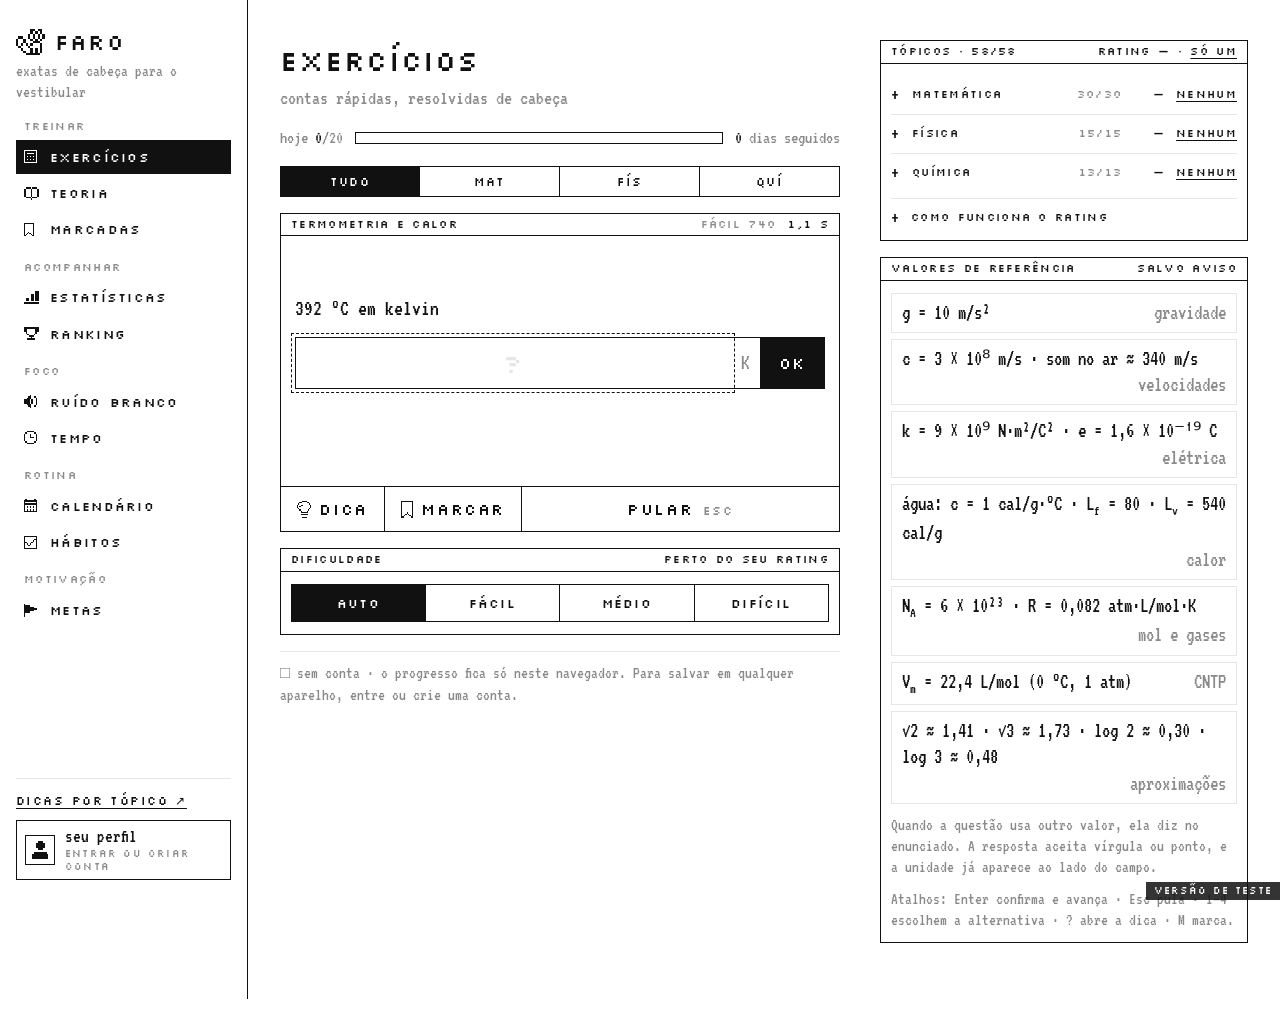
==== commit 9bc7c7ff: "Install Vercel Web Analytics integration # Vercel Web Analytics Installation  ## Summary Successfull" ====
--- a/public/index.html
+++ b/public/index.html
@@ -18,7 +18,6 @@
   --faint: #e6e6e6;
   --display: "Silkscreen", "VT323", ui-monospace, monospace;
   --body: "VT323", ui-monospace, "Courier New", monospace;
-  --kd: 1; --kb: 1;  /* escala das letras: o estilo minimalista usa letra comum, menor por px que a VT323 */
   color-scheme: light;
 }
 * { box-sizing: border-box; border-radius: 0; }
@@ -26,7 +25,7 @@
 body {
   margin: 0;
   font-family: var(--body);
-  font-size: calc(20px * var(--kb));
+  font-size: 20px;
   line-height: 1.25;
   padding-block: 40px 56px;
   padding-left: max(16px, env(safe-area-inset-left, 0px));
@@ -34,7 +33,7 @@
 }
 main { max-width: 560px; margin: 0 auto; display: flex; flex-direction: column; gap: 16px; }
 h1 {
-  font-family: var(--display); font-weight: 400; font-size: calc(28px * var(--kd));
+  font-family: var(--display); font-weight: 400; font-size: 28px;
   letter-spacing: .04em; margin: 0; text-wrap: balance;
 }
 .sub { margin: 0; color: var(--mute); }
@@ -43,7 +42,7 @@
   display: flex; justify-content: space-between; align-items: center; gap: 8px;
   border-bottom: 1px solid var(--line);
   padding: 4px 10px;
-  font-family: var(--display); font-size: calc(11px * var(--kd)); letter-spacing: .12em; text-transform: uppercase;
+  font-family: var(--display); font-size: 11px; letter-spacing: .12em; text-transform: uppercase;
 }
 .box > .bd { padding: 12px 10px; }
 button { font: inherit; color: inherit; -webkit-tap-highlight-color: transparent; }
@@ -51,11 +50,11 @@
 
 /* exercício */
 .q { min-height: 250px; display: flex; flex-direction: column; justify-content: center; gap: 14px; padding: 22px 14px !important; }
-.ctx { margin: 0; font-size: calc(22px * var(--kb)); text-wrap: pretty; }
+.ctx { margin: 0; font-size: 22px; text-wrap: pretty; }
 .ctx:empty { display: none; }
 .ctx b { font-weight: 400; background: var(--ink); color: var(--paper); padding: 0 4px; }
 .expr {
-  font-family: var(--display); font-size: calc(34px * var(--kd)); letter-spacing: .04em;
+  font-family: var(--display); font-size: 34px; letter-spacing: .04em;
   line-height: 1.2; overflow-wrap: anywhere; text-align: center; padding: 6px 0;
 }
 .expr:empty { display: none; }
@@ -65,44 +64,44 @@
 #ans {
   width: 100%; min-width: 0; border: 1px solid var(--line); border-right: 0;
   background: var(--paper); color: var(--ink);
-  font-family: var(--display); font-size: calc(26px * var(--kd)); letter-spacing: .06em;
+  font-family: var(--display); font-size: 26px; letter-spacing: .06em;
   padding: 8px 10px; text-align: center;
 }
 #ans::placeholder { color: var(--faint); }
 #ans:disabled { color: var(--ink); -webkit-text-fill-color: var(--ink); opacity: 1; }
 #ok {
   border: 1px solid var(--line); background: var(--ink); color: var(--paper);
-  font-family: var(--display); font-size: calc(16px * var(--kd)); letter-spacing: .1em; padding: 0 18px; cursor: pointer;
+  font-family: var(--display); font-size: 16px; letter-spacing: .1em; padding: 0 18px; cursor: pointer;
 }
-.fb { min-height: 1.3em; font-family: var(--display); font-size: calc(14px * var(--kd)); letter-spacing: .1em; text-align: center; }
-.how { font-size: calc(20px * var(--kb)); padding: 8px 10px; border: 1px solid var(--faint); margin: 0; overflow-wrap: anywhere; }
+.fb { min-height: 1.3em; font-family: var(--display); font-size: 14px; letter-spacing: .1em; text-align: center; }
+.how { font-size: 20px; padding: 8px 10px; border: 1px solid var(--faint); margin: 0; overflow-wrap: anywhere; }
 .how:empty { display: none; }
 .how sup { font-size: .7em; }
 .foot { display: grid; grid-template-columns: auto 1fr; border-top: 1px solid var(--line); }
 #help {
   display: flex; align-items: center; padding: 0 16px; border-right: 1px solid var(--line);
-  font-family: var(--display); font-size: calc(16px * var(--kd)); letter-spacing: .1em; text-decoration: none; color: var(--ink); white-space: nowrap;
+  font-family: var(--display); font-size: 16px; letter-spacing: .1em; text-decoration: none; color: var(--ink); white-space: nowrap;
 }
 #help:hover { background: var(--ink); color: var(--paper); }
 #help:focus-visible { outline: 1px dashed var(--ink); outline-offset: -4px; }
 #act {
   width: 100%; border: 0; background: var(--paper);
-  font-family: var(--display); font-size: calc(16px * var(--kd)); letter-spacing: .1em; padding: 12px 10px; cursor: pointer;
+  font-family: var(--display); font-size: 16px; letter-spacing: .1em; padding: 12px 10px; cursor: pointer;
 }
 #act:hover { background: var(--ink); color: var(--paper); }
 #act.go { background: var(--ink); color: var(--paper); }
-.key { color: var(--mute); font-size: calc(12px * var(--kd)); }
+.key { color: var(--mute); font-size: 12px; }
 #act:hover .key, #act.go .key { color: var(--faint); }
 
 /* teclado na tela: só em telas de toque */
 .pad { display: none; grid-template-columns: repeat(4, 1fr); gap: 6px; }
 .pad button {
   border: 1px solid var(--line); background: var(--paper); height: 56px;
-  font-family: var(--display); font-size: calc(24px * var(--kd)); cursor: pointer;
+  font-family: var(--display); font-size: 24px; cursor: pointer;
   touch-action: manipulation; -webkit-tap-highlight-color: transparent; user-select: none; -webkit-user-select: none;
 }
 .pad button:active { background: var(--ink); color: var(--paper); }
-.pad #padOk { background: var(--ink); color: var(--paper); font-size: calc(18px * var(--kb)); letter-spacing: .1em; }
+.pad #padOk { background: var(--ink); color: var(--paper); font-size: 18px; letter-spacing: .1em; }
 .pad #padOk:active { background: var(--paper); color: var(--ink); }
 @media (pointer: coarse), (hover: none) {
   .pad { display: grid; }
@@ -115,19 +114,19 @@
 
 /* desempenho */
 canvas { display: block; width: 100%; height: 96px; image-rendering: pixelated; }
-.axis { display: flex; justify-content: space-between; color: var(--mute); font-size: calc(16px * var(--kb)); padding: 2px 10px 6px; }
+.axis { display: flex; justify-content: space-between; color: var(--mute); font-size: 16px; padding: 2px 10px 6px; }
 .stats { display: grid; grid-template-columns: repeat(4, 1fr); border-top: 1px solid var(--line); }
 .stats div { padding: 6px 10px; }
 .stats div + div { border-left: 1px solid var(--line); }
-.stats span { display: block; font-family: var(--display); font-size: calc(10px * var(--kd)); letter-spacing: .12em; text-transform: uppercase; color: var(--mute); }
-.stats output { font-size: calc(26px * var(--kb)); font-variant-numeric: tabular-nums; }
+.stats span { display: block; font-family: var(--display); font-size: 10px; letter-spacing: .12em; text-transform: uppercase; color: var(--mute); }
+.stats output { font-size: 26px; font-variant-numeric: tabular-nums; }
 
 /* ajustes */
-.hd button { border: 0; background: none; padding: 0; cursor: pointer; font-family: var(--display); font-size: calc(11px * var(--kd)); letter-spacing: .12em; text-transform: uppercase; text-decoration: underline; text-underline-offset: 3px; }
+.hd button { border: 0; background: none; padding: 0; cursor: pointer; font-family: var(--display); font-size: 11px; letter-spacing: .12em; text-transform: uppercase; text-decoration: underline; text-underline-offset: 3px; }
 .chips { display: grid; grid-template-columns: repeat(auto-fill, minmax(8.5em, 1fr)); gap: 6px; }
 .chip, .seg button {
   border: 1px solid var(--line); background: var(--paper); padding: 4px 8px;
-  text-align: left; cursor: pointer; font-size: calc(19px * var(--kb)); white-space: nowrap; overflow: hidden; text-overflow: ellipsis;
+  text-align: left; cursor: pointer; font-size: 19px; white-space: nowrap; overflow: hidden; text-overflow: ellipsis;
 }
 .chip::before { content: "□ "; }
 .chip[aria-pressed="true"]::before { content: "■ "; }
@@ -138,25 +137,25 @@
 .rt .bar { height: 12px; border: 1px solid var(--faint); position: relative; }
 .rt .bar i { position: absolute; inset: 1px auto 1px 1px; background: repeating-linear-gradient(90deg, var(--ink) 0 6px, transparent 6px 8px); }
 .rt .v { text-align: right; font-variant-numeric: tabular-nums; min-width: 2.6em; }
-.rt .l { font-family: var(--display); font-size: calc(10px * var(--kd)); letter-spacing: .1em; color: var(--mute); min-width: 4.5em; }
+.rt .l { font-family: var(--display); font-size: 10px; letter-spacing: .1em; color: var(--mute); min-width: 4.5em; }
 .rt .off { color: var(--mute); }
 .rt .off .bar i { opacity: .3; }
 .rt .now { background: var(--ink); color: var(--paper); padding: 0 4px; margin-left: -4px; }
 .d { color: var(--mute); }
-.seg button { text-align: center; font-family: var(--display); font-size: calc(13px * var(--kd)); letter-spacing: .1em; padding: 10px 4px; }
+.seg button { text-align: center; font-family: var(--display); font-size: 13px; letter-spacing: .1em; padding: 10px 4px; }
 .seg button + button { border-left: 0; }
 .seg button[aria-pressed="true"] { background: var(--ink); color: var(--paper); }
 
 /* valores de referência */
 .def p { margin: 0 0 10px; max-width: 62ch; }
 .def p:last-child { margin-bottom: 0; }
-.eq { font-size: calc(21px * var(--kb)); padding: 6px 10px; border: 1px solid var(--faint); margin: 0 0 6px; overflow-x: auto; white-space: nowrap; display: flex; justify-content: space-between; gap: 16px; }
+.eq { font-size: 21px; padding: 6px 10px; border: 1px solid var(--faint); margin: 0 0 6px; overflow-x: auto; white-space: nowrap; display: flex; justify-content: space-between; gap: 16px; }
 .eq span:last-child { color: var(--mute); }
-.note { color: var(--mute); font-size: calc(17px * var(--kb)); }
+.note { color: var(--mute); font-size: 17px; }
 
 @media (max-width: 440px) {
-  .seg button { font-size: calc(11px * var(--kd)); letter-spacing: .04em; }
-  .expr { font-size: calc(28px * var(--kb)); }
+  .seg button { font-size: 11px; letter-spacing: .04em; }
+  .expr { font-size: 28px; }
   .stats { grid-template-columns: repeat(2, 1fr); }
   .stats div:nth-child(3) { border-left: 0; }
   .stats div:nth-child(n+3) { border-top: 1px solid var(--line); }
@@ -167,14 +166,14 @@
 #unit {
   display: flex; align-items: center; padding: 0 10px; white-space: nowrap;
   border-top: 1px solid var(--line); border-bottom: 1px solid var(--line);
-  font-size: calc(22px * var(--kb)); color: var(--mute);
+  font-size: 22px; color: var(--mute);
 }
 #unit:empty { display: none; }
 .pad [data-d="0"], .pad #padOk { grid-column: span 2; }
 
 /* matrizes e determinantes */
 .mx { display: inline-grid; gap: 0 14px; border-left: 2px solid var(--ink); border-right: 2px solid var(--ink); padding: 0 8px; vertical-align: middle; line-height: 1.1; }
-.ctx .mx { font-size: calc(20px * var(--kb)); }
+.ctx .mx { font-size: 20px; }
 
 /* múltipla escolha */
 .opts { display: grid; gap: 6px; }
@@ -182,10 +181,10 @@
 .opt {
   display: grid; grid-template-columns: 1.4em 1fr; gap: 8px; align-items: baseline;
   border: 1px solid var(--line); background: var(--paper); padding: 8px 10px;
-  text-align: left; font-size: calc(21px * var(--kb)); cursor: pointer; overflow-wrap: anywhere;
+  text-align: left; font-size: 21px; cursor: pointer; overflow-wrap: anywhere;
   touch-action: manipulation;
 }
-.opt .n { font-family: var(--display); font-size: calc(12px * var(--kd)); color: var(--mute); }
+.opt .n { font-family: var(--display); font-size: 12px; color: var(--mute); }
 .opt:hover:not(:disabled) { background: var(--faint); }
 .opt:disabled { cursor: default; }
 .opt.right { background: var(--ink); color: var(--paper); }
@@ -197,14 +196,14 @@
 /* dúvida aberta embaixo da questão */
 .tips { margin: 0; border: 1px solid var(--ink); padding: 10px; display: grid; gap: 10px; }
 .tips[hidden] { display: none; }
-.tips .tt { font-family: var(--display); font-size: calc(11px * var(--kd)); letter-spacing: .12em; text-transform: uppercase; display: flex; justify-content: space-between; gap: 8px; }
+.tips .tt { font-family: var(--display); font-size: 11px; letter-spacing: .12em; text-transform: uppercase; display: flex; justify-content: space-between; gap: 8px; }
 .tips .tip { margin: 0; text-wrap: pretty; }
 .tips .tip b { font-weight: 400; background: var(--ink); color: var(--paper); padding: 0 4px; }
 .tips .ex { display: block; color: var(--mute); }
 .tips .tip.this { border: 1px dashed var(--ink); padding: 6px 8px; }
-.tips .tip.this::after { content: 'é a conta desta questão'; display: block; font-family: var(--display); font-size: calc(10px * var(--kd)); letter-spacing: .12em; text-transform: uppercase; color: var(--mute); margin-top: 4px; }
+.tips .tip.this::after { content: 'é a conta desta questão'; display: block; font-family: var(--display); font-size: 10px; letter-spacing: .12em; text-transform: uppercase; color: var(--mute); margin-top: 4px; }
 .tips .links { display: flex; flex-wrap: wrap; gap: 6px 16px; border-top: 1px solid var(--faint); padding-top: 8px; }
-.tips a, .tips .links button { color: var(--ink); font: inherit; font-size: calc(19px * var(--kb)); background: none; border: 0; padding: 0; cursor: pointer; text-decoration: underline; text-underline-offset: 3px; }
+.tips a, .tips .links button { color: var(--ink); font: inherit; font-size: 19px; background: none; border: 0; padding: 0; cursor: pointer; text-decoration: underline; text-underline-offset: 3px; }
 #help { border: 0; border-right: 1px solid var(--line); background: var(--paper); cursor: pointer; }
 #help[aria-expanded="true"] { background: var(--ink); color: var(--paper); }
 
@@ -226,7 +225,7 @@
 #mark {
   display: flex; align-items: center; padding: 0 16px; border: 0; border-right: 1px solid var(--line);
   background: var(--paper); cursor: pointer; white-space: nowrap;
-  font-family: var(--display); font-size: calc(16px * var(--kd)); letter-spacing: .1em;
+  font-family: var(--display); font-size: 16px; letter-spacing: .1em;
 }
 #mark:hover, #help:hover { background: var(--ink); color: var(--paper); }
 #mark[aria-pressed="true"] { background: var(--ink); color: var(--paper); }
@@ -234,9 +233,9 @@
 .ico { display: inline-flex; margin-right: 8px; }
 .ico svg { height: 1.05em; width: auto; display: block; }
 @media (max-width: 440px) {
-  #help, #mark { padding: 0 10px; font-size: calc(14px * var(--kd)); letter-spacing: .06em; }
+  #help, #mark { padding: 0 10px; font-size: 14px; letter-spacing: .06em; }
   .ico { margin-right: 6px; }
-  #act { font-size: calc(14px * var(--kd)); letter-spacing: .06em; }
+  #act { font-size: 14px; letter-spacing: .06em; }
 }
 
 /* lista de marcadas */
@@ -244,40 +243,40 @@
 .mlist:empty { display: none; }
 .mq .bd { display: grid; gap: 10px; }
 .mq .ctx, .mq .expr { margin: 0; }
-.mq .expr { font-size: calc(28px * var(--kb)); }
+.mq .expr { font-size: 28px; }
 .mq ol { margin: 0; padding: 0; list-style: none; display: grid; gap: 4px; }
 .mq li { border: 1px solid var(--faint); padding: 4px 8px; display: grid; grid-template-columns: 1.4em 1fr; gap: 8px; }
-.mq li .n { font-family: var(--display); font-size: calc(12px * var(--kd)); color: var(--mute); }
+.mq li .n { font-family: var(--display); font-size: 12px; color: var(--mute); }
 .mq li.right { border-color: var(--ink); background: var(--ink); color: var(--paper); }
 .mq .sol { border: 1px solid var(--ink); padding: 8px 10px; margin: 0; }
 .mq .sol[hidden] { display: none; }
 .mq .sol b { font-weight: 400; background: var(--ink); color: var(--paper); padding: 0 4px; }
 .mq .acts { display: flex; flex-wrap: wrap; gap: 6px 18px; border-top: 1px solid var(--faint); padding-top: 8px; }
-.mq .acts button, .mq .acts a { font: inherit; font-size: calc(19px * var(--kb)); color: var(--ink); background: none; border: 0; padding: 0; cursor: pointer; text-decoration: underline; text-underline-offset: 3px; }
+.mq .acts button, .mq .acts a { font: inherit; font-size: 19px; color: var(--ink); background: none; border: 0; padding: 0; cursor: pointer; text-decoration: underline; text-underline-offset: 3px; }
 .mq sub, .mq sup { font-size: .7em; }
 .empty { border: 1px dashed var(--mute); padding: 16px 12px; color: var(--mute); margin: 0; text-align: center; }
 .acct::before { content: "□ "; }
 .acct.on { color: var(--ink); }
 .acct.on::before { content: "■ "; }
 /* fórmulas precisam de minúsculas: a fonte de título só tem maiúsculas */
-.expr.f { font-family: var(--body); font-size: calc(40px * var(--kb)); letter-spacing: .02em; }
-.mq .expr.f { font-size: calc(32px * var(--kb)); }
-@media (max-width: 440px) { .expr.f { font-size: calc(34px * var(--kb)); } }
+.expr.f { font-family: var(--body); font-size: 40px; letter-spacing: .02em; }
+.mq .expr.f { font-size: 32px; }
+@media (max-width: 440px) { .expr.f { font-size: 34px; } }
 .how b { font-weight: 400; background: var(--ink); color: var(--paper); padding: 0 4px; }
 .ctx .d { color: var(--mute); }
 /* legenda: o que é cada termo da fórmula */
-.lg { margin: 0; padding: 6px 10px; border: 1px dashed var(--mute); font-size: calc(18px * var(--kb)); line-height: 1.35; color: var(--mute); overflow-wrap: anywhere; }
+.lg { margin: 0; padding: 6px 10px; border: 1px dashed var(--mute); font-size: 18px; line-height: 1.35; color: var(--mute); overflow-wrap: anywhere; }
 .lg:empty { display: none; }
 .lg b { font-weight: 400; color: var(--ink); }
-.lg .lt { font-family: var(--display); font-size: calc(10px * var(--kd)); letter-spacing: .12em; text-transform: uppercase; color: var(--ink); margin-right: 4px; }
+.lg .lt { font-family: var(--display); font-size: 10px; letter-spacing: .12em; text-transform: uppercase; color: var(--ink); margin-right: 4px; }
 .lg sub, .lg sup { font-size: .7em; }
 
-.dl { font-family: var(--display); font-size: calc(12px * var(--kd)); letter-spacing: .12em; color: var(--ink); white-space: nowrap; text-decoration: underline; text-underline-offset: 3px; }
+.dl { font-family: var(--display); font-size: 12px; letter-spacing: .12em; color: var(--ink); white-space: nowrap; text-decoration: underline; text-underline-offset: 3px; }
 .dl:hover { background: var(--ink); color: var(--paper); text-decoration: none; }
 
 /* colunas: uma só no celular, duas no computador */
 .col { display: flex; flex-direction: column; gap: 16px; min-width: 0; }
-.seg.subj button { padding: 7px 4px; font-size: calc(12px * var(--kd)); }
+.seg.subj button { padding: 7px 4px; font-size: 12px; }
 
 /* cabeçalho da questão: tópico à esquerda (corta se for longo), nível e tempo à direita */
 #topic { min-width: 0; overflow: hidden; text-overflow: ellipsis; white-space: nowrap; }
@@ -285,15 +284,15 @@
 #qlvl { color: var(--mute); }
 
 /* resultado: o veredito na fonte de título, o resto na fonte do texto (minúsculas e unidades certas) */
-.fb { font-family: var(--body); font-size: calc(19px * var(--kb)); letter-spacing: 0; line-height: 1.25; color: var(--mute); text-wrap: balance; }
-.fb b { font-weight: 400; font-family: var(--display); font-size: calc(14px * var(--kd)); letter-spacing: .1em; color: var(--ink); margin-right: 4px; }
+.fb { font-family: var(--body); font-size: 19px; letter-spacing: 0; line-height: 1.25; color: var(--mute); text-wrap: balance; }
+.fb b { font-weight: 400; font-family: var(--display); font-size: 14px; letter-spacing: .1em; color: var(--ink); margin-right: 4px; }
 .fb i { font-style: normal; background: var(--ink); color: var(--paper); padding: 0 4px; }
 .fb i sub, .fb i sup { font-size: .7em; }
 .fb .dr { color: var(--ink); }
 
 /* desempenho vazio */
 .cv { position: relative; }
-.hempty { position: absolute; inset: 0; display: flex; align-items: center; justify-content: center; margin: 0; color: var(--mute); font-size: calc(18px * var(--kb)); }
+.hempty { position: absolute; inset: 0; display: flex; align-items: center; justify-content: center; margin: 0; color: var(--mute); font-size: 18px; }
 .hempty[hidden] { display: none; }
 
 /* tópicos e rating: um grupo por matéria, cada linha liga ou desliga o tópico */
@@ -302,10 +301,10 @@
 .tg summary {
   display: grid; grid-template-columns: 1em minmax(0, 1fr) auto auto auto; gap: 10px; align-items: center;
   padding: 9px 0; cursor: pointer; list-style: none;
-  font-family: var(--display); font-size: calc(11px * var(--kd)); letter-spacing: .12em; text-transform: uppercase;
+  font-family: var(--display); font-size: 11px; letter-spacing: .12em; text-transform: uppercase;
 }
 .tg summary::-webkit-details-marker { display: none; }
-.tg summary::before, .more summary::before { content: '+'; font-family: var(--body); font-size: calc(20px * var(--kb)); line-height: 1; display: inline-block; width: 1em; }
+.tg summary::before, .more summary::before { content: '+'; font-family: var(--body); font-size: 20px; line-height: 1; display: inline-block; width: 1em; }
 .tg[open] summary::before, .more[open] summary::before { content: '−'; }
 .tg summary:focus-visible { outline: 1px dashed var(--ink); outline-offset: 2px; }
 .tg .gc { color: var(--mute); }
@@ -314,7 +313,7 @@
 .tg .rows { display: grid; padding-bottom: 10px; }
 .tr {
   display: grid; grid-template-columns: 1em minmax(0, 1fr) minmax(40px, 96px) 2.4em 4.6em; gap: 10px; align-items: center;
-  width: 100%; border: 0; background: none; padding: 2px 0; text-align: left; cursor: pointer; font-size: calc(19px * var(--kb));
+  width: 100%; border: 0; background: none; padding: 2px 0; text-align: left; cursor: pointer; font-size: 19px;
   touch-action: manipulation;
 }
 .tr::before { content: '■'; }
@@ -325,13 +324,13 @@
 .tr .bar { height: 12px; border: 1px solid var(--faint); position: relative; }
 .tr .bar i { position: absolute; inset: 1px auto 1px 1px; background: repeating-linear-gradient(90deg, var(--ink) 0 6px, transparent 6px 8px); }
 .tr .v { text-align: right; font-variant-numeric: tabular-nums; }
-.tr .l { font-family: var(--display); font-size: calc(10px * var(--kd)); letter-spacing: .1em; color: var(--mute); text-align: right; }
+.tr .l { font-family: var(--display); font-size: 10px; letter-spacing: .1em; color: var(--mute); text-align: right; }
 .tr[aria-pressed="false"] { color: var(--mute); }
 .tr[aria-pressed="false"] .bar i { opacity: .3; }
 
 /* explicações que ficam fechadas até alguém querer ler */
-.more { margin-top: 6px; border-top: 1px solid var(--faint); padding-top: 9px; color: var(--mute); font-size: calc(17px * var(--kb)); }
-.more summary { display: flex; align-items: center; cursor: pointer; list-style: none; color: var(--ink); font-family: var(--display); font-size: calc(11px * var(--kd)); letter-spacing: .12em; text-transform: uppercase; }
+.more { margin-top: 6px; border-top: 1px solid var(--faint); padding-top: 9px; color: var(--mute); font-size: 17px; }
+.more summary { display: flex; align-items: center; cursor: pointer; list-style: none; color: var(--ink); font-family: var(--display); font-size: 11px; letter-spacing: .12em; text-transform: uppercase; }
 .more summary::-webkit-details-marker { display: none; }
 .more p { margin: 8px 0 0; text-wrap: pretty; }
 .more button { font: inherit; color: var(--ink); background: none; border: 0; padding: 0; cursor: pointer; text-decoration: underline; text-underline-offset: 3px; }
@@ -341,16 +340,16 @@
 
 /* rodapé: onde o progresso fica salvo */
 footer { border-top: 1px solid var(--faint); padding-top: 10px; }
-.acct { margin: 0; color: var(--mute); font-size: calc(17px * var(--kb)); }
+.acct { margin: 0; color: var(--mute); font-size: 17px; }
 
 @media (pointer: coarse), (hover: none) {
   .kbd { display: none; }
   .pad button { height: 52px; }
 }
 @media (max-width: 440px) {
-  h1 { font-size: calc(22px * var(--kb)); }
+  h1 { font-size: 22px; }
   .bw { display: none; }
-  .seg.subj button { font-size: calc(11px * var(--kd)); }
+  .seg.subj button { font-size: 11px; }
   .tr { grid-template-columns: 1em minmax(0, 1fr) 44px 2.4em; }
   .tr .l { display: none; }
 }
@@ -362,7 +361,6 @@
 }
 :root[data-tema="sistema"][data-theme="dark"] { --paper: #121212; --ink: #ececec; --mute: #8f8f8f; --line: #ececec; --faint: #2c2c2c; color-scheme: dark; }
 
-
 /* mascote e nome */
 h1 { display: flex; align-items: center; gap: 12px; }
 .logo { display: inline-flex; flex: none; }
@@ -375,7 +373,7 @@
 .av.big { width: 76px; height: 76px; }
 
 /* meta do dia */
-.goal { display: grid; grid-template-columns: auto minmax(40px, 1fr) auto; gap: 12px; align-items: center; font-size: calc(18px * var(--kb)); color: var(--mute); }
+.goal { display: grid; grid-template-columns: auto minmax(40px, 1fr) auto; gap: 12px; align-items: center; font-size: 18px; color: var(--mute); }
 .goal b { font-weight: 400; color: var(--ink); }
 .gbar { height: 12px; border: 1px solid var(--line); position: relative; }
 .gbar[hidden] { display: block; visibility: hidden; }
@@ -383,19 +381,19 @@
 .goal.done .gbar i { background: var(--ink); }
 
 /* evolução */
-.hd select { font-family: var(--display); font-size: calc(11px * var(--kd)); letter-spacing: .08em; text-transform: uppercase; border: 0; border-bottom: 1px solid var(--ink); border-radius: 0; background: var(--paper); color: var(--ink); max-width: 58%; padding: 0 2px; cursor: pointer; }
+.hd select { font-family: var(--display); font-size: 11px; letter-spacing: .08em; text-transform: uppercase; border: 0; border-bottom: 1px solid var(--ink); border-radius: 0; background: var(--paper); color: var(--ink); max-width: 58%; padding: 0 2px; cursor: pointer; }
 .evo { position: relative; padding: 8px 10px 0; min-height: 158px; }
 .evo svg { display: block; overflow: visible; touch-action: pan-y; }
 .evo .gl { stroke: var(--faint); stroke-width: 1; }
 .evo .bl { stroke: var(--mute); stroke-width: 1; stroke-dasharray: 2 3; }
-.evo text { font-family: var(--body); font-size: calc(15px * var(--kb)); fill: var(--mute); }
-.evo .bt { font-size: calc(14px * var(--kd)); }
+.evo text { font-family: var(--body); font-size: 15px; fill: var(--mute); }
+.evo .bt { font-size: 14px; }
 .evo .ln { fill: none; stroke: var(--ink); stroke-width: 2; stroke-linejoin: round; }
 .evo .pt { fill: var(--ink); stroke: var(--paper); stroke-width: 2; }
 .evo .cx { stroke: var(--mute); stroke-width: 1; }
-.evo .tt { position: absolute; top: 0; transform: translateX(-50%); background: var(--ink); color: var(--paper); padding: 1px 6px; font-size: calc(17px * var(--kb)); white-space: nowrap; pointer-events: none; }
+.evo .tt { position: absolute; top: 0; transform: translateX(-50%); background: var(--ink); color: var(--paper); padding: 1px 6px; font-size: 17px; white-space: nowrap; pointer-events: none; }
 .evo .tt[hidden] { display: none; }
-.evs { margin: 0; padding: 2px 10px 8px; color: var(--mute); font-size: calc(17px * var(--kb)); }
+.evs { margin: 0; padding: 2px 10px 8px; color: var(--mute); font-size: 17px; }
 .evs:empty { display: none; }
 .evs b { font-weight: 400; color: var(--ink); }
 
@@ -410,10 +408,10 @@
 /* configurações */
 .cf { display: grid; gap: 14px; }
 .cf .row { display: grid; gap: 6px; }
-.lb { font-family: var(--display); font-size: calc(11px * var(--kd)); letter-spacing: .12em; text-transform: uppercase; }
+.lb { font-family: var(--display); font-size: 11px; letter-spacing: .12em; text-transform: uppercase; }
 .seg.g3 { grid-template-columns: repeat(3, 1fr); gap: 6px; }
 .seg.g3 button + button { border-left: 1px solid var(--line); }
-.chk { justify-self: start; border: 0; background: none; padding: 0; cursor: pointer; font-size: calc(19px * var(--kb)); color: var(--ink); }
+.chk { justify-self: start; border: 0; background: none; padding: 0; cursor: pointer; font-size: 19px; color: var(--ink); }
 .chk::before { content: '□ '; }
 .chk[aria-pressed="true"]::before { content: '■ '; }
 .chk[hidden] { display: none; }
@@ -422,10 +420,10 @@
 .prof { display: grid; grid-template-columns: 76px minmax(0, 1fr); gap: 14px; align-items: center; }
 .pf { display: grid; gap: 10px; }
 .fl { display: grid; gap: 4px; }
-.fl input { font: inherit; font-size: calc(21px * var(--kb)); color: var(--ink); background: var(--paper); border: 1px solid var(--line); border-radius: 0; padding: 6px 8px; width: 100%; min-width: 0; }
+.fl input { font: inherit; font-size: 21px; color: var(--ink); background: var(--paper); border: 1px solid var(--line); border-radius: 0; padding: 6px 8px; width: 100%; min-width: 0; }
 .fl input::placeholder { color: var(--mute); }
 .lk { display: flex; flex-wrap: wrap; gap: 6px 18px; }
-.lk button { font: inherit; font-size: calc(19px * var(--kb)); color: var(--ink); background: none; border: 0; padding: 0; cursor: pointer; text-decoration: underline; text-underline-offset: 3px; }
+.lk button { font: inherit; font-size: 19px; color: var(--ink); background: none; border: 0; padding: 0; cursor: pointer; text-decoration: underline; text-underline-offset: 3px; }
 .lk button[hidden] { display: none; }
 #vConfig .acct { margin: 0; }
 
@@ -465,15 +463,15 @@
 .scrim[hidden] { display: none; }
 @media (prefers-reduced-motion: reduce) { .side, .side.open { transition: none; } }
 
-.brand { display: flex; align-items: center; gap: 10px; font-family: var(--display); font-size: calc(22px * var(--kd)); letter-spacing: .06em; }
+.brand { display: flex; align-items: center; gap: 10px; font-family: var(--display); font-size: 22px; letter-spacing: .06em; }
 .brand .logo svg { height: 1.2em; }
 .home { display: flex; align-items: center; gap: 10px; border: 0; background: none; padding: 0; cursor: pointer; color: var(--ink); font: inherit; letter-spacing: inherit; }
 .home:hover span:last-child { text-decoration: underline; text-underline-offset: 4px; }
 .home:focus-visible, button.logo:focus-visible { outline: 1px dashed var(--ink); outline-offset: 3px; }
 button.logo { border: 0; background: none; padding: 0; cursor: pointer; color: var(--ink); font: inherit; }
-.side .x { margin-left: auto; width: 36px; height: 36px; border: 1px solid var(--line); background: var(--paper); font-size: calc(26px * var(--kb)); line-height: 1; cursor: pointer; }
+.side .x { margin-left: auto; width: 36px; height: 36px; border: 1px solid var(--line); background: var(--paper); font-size: 26px; line-height: 1; cursor: pointer; }
 .side .x:hover { background: var(--ink); color: var(--paper); }
-.tag { margin: -14px 0 0; color: var(--mute); font-size: calc(17px * var(--kb)); }
+.tag { margin: -14px 0 0; color: var(--mute); font-size: 17px; }
 
 .ng { display: grid; gap: 2px; }
 .ng .lb { color: var(--mute); padding: 12px 8px 4px; }
@@ -481,11 +479,11 @@
 .ng button {
   display: grid; grid-template-columns: 16px minmax(0, 1fr) auto; gap: 10px; align-items: center;
   width: 100%; border: 0; background: none; padding: 9px 8px; text-align: left; cursor: pointer;
-  font-family: var(--display); font-size: calc(13px * var(--kd)); letter-spacing: .1em; text-transform: uppercase; color: var(--ink);
+  font-family: var(--display); font-size: 13px; letter-spacing: .1em; text-transform: uppercase; color: var(--ink);
 }
 .ng .ni { display: flex; }
 .ng .ni svg { height: 13px; width: auto; display: block; }
-.ng .ct { font-family: var(--body); font-size: calc(18px * var(--kb)); letter-spacing: 0; color: var(--mute); }
+.ng .ct { font-family: var(--body); font-size: 18px; letter-spacing: 0; color: var(--mute); }
 .ng .ct:empty { display: none; }
 @media (hover: hover) { .ng button:hover { background: var(--faint); } }
 .ng button[aria-current] { background: var(--ink); color: var(--paper); }
@@ -493,13 +491,13 @@
 .ng button:focus-visible, .me:focus-visible, .menu:focus-visible { outline: 1px dashed var(--ink); outline-offset: 2px; }
 
 /* ruído branco dentro do menu */
-.noise .hd [data-nz="state"] { color: var(--mute); text-transform: none; font-family: var(--body); font-size: calc(16px * var(--kb)); letter-spacing: 0; }
-.nzp { display: block; width: 100%; border: 0; border-top: 1px solid var(--line); background: var(--paper); padding: 16px 10px; cursor: pointer; font-family: var(--display); font-size: calc(16px * var(--kd)); letter-spacing: .1em; }
+.noise .hd [data-nz="state"] { color: var(--mute); text-transform: none; font-family: var(--body); font-size: 16px; letter-spacing: 0; }
+.nzp { display: block; width: 100%; border: 0; border-top: 1px solid var(--line); background: var(--paper); padding: 16px 10px; cursor: pointer; font-family: var(--display); font-size: 16px; letter-spacing: .1em; }
 .nzp:hover { background: var(--faint); }
 .nzp[aria-pressed="true"] { background: var(--ink); color: var(--paper); }
 .nzs { height: 120px; }
 .noise.big .nzs { padding: 10px 10px 0; }
-.nzc { display: grid; grid-template-columns: minmax(0, 1fr) auto; grid-template-areas: "l o" "r r"; gap: 0 8px; align-items: baseline; font-size: calc(17px * var(--kb)); }
+.nzc { display: grid; grid-template-columns: minmax(0, 1fr) auto; grid-template-areas: "l o" "r r"; gap: 0 8px; align-items: baseline; font-size: 17px; }
 .nzc label { grid-area: l; color: var(--mute); }
 .nzc output { grid-area: o; font-variant-numeric: tabular-nums; }
 .nzc input { grid-area: r; }
@@ -514,11 +512,6 @@
 /* rodapé do menu: dicas e perfil */
 .nf { margin-top: auto; display: grid; gap: 12px; border-top: 1px solid var(--faint); padding-top: 14px; }
 .nf .dl { justify-self: start; }
-.nfr { display: flex; flex-wrap: wrap; align-items: center; justify-content: space-between; gap: 8px; }
-.thq { display: inline-flex; align-items: center; gap: 6px; border: 1px solid var(--line); background: var(--paper); padding: 2px 8px; cursor: pointer; font-family: var(--display); font-size: calc(10px * var(--kd)); letter-spacing: .12em; text-transform: uppercase; }
-.thq .ico { display: inline-flex; }
-.thq .ico svg { height: 11px; width: auto; display: block; }
-@media (hover: hover) { .thq:hover { background: var(--ink); color: var(--paper); } }
 .me {
   display: grid; grid-template-columns: 30px minmax(0, 1fr); gap: 10px; align-items: center;
   width: 100%; border: 1px solid var(--line); background: var(--paper); padding: 6px 8px; text-align: left; cursor: pointer; color: var(--ink);
@@ -527,9 +520,9 @@
 .me[aria-current] { background: var(--ink); color: var(--paper); }
 .me[aria-current] .av { border-color: var(--paper); }
 .me .mt { display: grid; min-width: 0; }
-#meName { font-size: calc(19px * var(--kb)); line-height: 1.1; overflow: hidden; text-overflow: ellipsis; white-space: nowrap; }
+#meName { font-size: 19px; line-height: 1.1; overflow: hidden; text-overflow: ellipsis; white-space: nowrap; }
 #meName:empty::before { content: 'seu perfil'; }
-.me .ms { font-family: var(--display); font-size: calc(10px * var(--kd)); letter-spacing: .12em; text-transform: uppercase; color: var(--mute); }
+.me .ms { font-family: var(--display); font-size: 10px; letter-spacing: .12em; text-transform: uppercase; color: var(--mute); }
 .me[aria-current] .ms { color: var(--faint); }
 
 /* topo da página: menu (no celular), título, ruído ligado */
@@ -539,34 +532,34 @@
 .menu .ico { margin: 0; }
 .menu .ico svg { height: 14px; }
 .menu:hover { background: var(--ink); color: var(--paper); }
-.nzq { flex: none; border: 1px solid var(--line); background: var(--ink); color: var(--paper); padding: 6px 8px; cursor: pointer; font-family: var(--display); font-size: calc(11px * var(--kd)); letter-spacing: .1em; }
+.nzq { flex: none; border: 1px solid var(--line); background: var(--ink); color: var(--paper); padding: 6px 8px; cursor: pointer; font-family: var(--display); font-size: 11px; letter-spacing: .1em; }
 .nzq[hidden] { display: none; }
 .qk { display: flex; gap: 8px; margin-left: auto; }
 .ph { flex-wrap: wrap; row-gap: 8px; }
-.tmq { flex: none; display: inline-flex; align-items: center; gap: 6px; border: 1px solid var(--line); background: var(--paper); padding: 5px 8px; cursor: pointer; font-family: var(--display); font-size: calc(12px * var(--kd)); letter-spacing: .06em; font-variant-numeric: tabular-nums; }
+.tmq { flex: none; display: inline-flex; align-items: center; gap: 6px; border: 1px solid var(--line); background: var(--paper); padding: 5px 8px; cursor: pointer; font-family: var(--display); font-size: 12px; letter-spacing: .06em; font-variant-numeric: tabular-nums; }
 .tmq .ico { margin: 0; }
 .tmq .ico svg { height: 12px; }
 .tmq[hidden] { display: none; }
 #modeSub { margin-top: -10px; }
-@media (max-width: 440px) { .ph h1 { font-size: calc(20px * var(--kb)); gap: 8px; } }
+@media (max-width: 440px) { .ph h1 { font-size: 20px; gap: 8px; } }
 
 /* ===== estatísticas ===== */
 .tiles { display: grid; grid-template-columns: repeat(2, minmax(0, 1fr)); gap: 1px; background: var(--line); border: 1px solid var(--line); }
 .tile { background: var(--paper); padding: 8px 10px 10px; display: grid; gap: 2px; min-width: 0; }
-.tile span { font-family: var(--display); font-size: calc(10px * var(--kd)); letter-spacing: .12em; text-transform: uppercase; color: var(--mute); }
-.tile b { font-weight: 400; font-size: calc(42px * var(--kb)); line-height: 1; font-variant-numeric: tabular-nums; }
-.tile em { font-style: normal; color: var(--mute); font-size: calc(16px * var(--kb)); line-height: 1.1; }
+.tile span { font-family: var(--display); font-size: 10px; letter-spacing: .12em; text-transform: uppercase; color: var(--mute); }
+.tile b { font-weight: 400; font-size: 42px; line-height: 1; font-variant-numeric: tabular-nums; }
+.tile em { font-style: normal; color: var(--mute); font-size: 16px; line-height: 1.1; }
 @media (min-width: 600px) { .tiles { grid-template-columns: repeat(4, minmax(0, 1fr)); } }
 .cols2 { display: flex; flex-direction: column; gap: 16px; }
 .cal { display: grid; grid-template-rows: repeat(7, auto); grid-auto-flow: column; grid-template-columns: 1.1em; grid-auto-columns: minmax(0, 1fr); gap: 3px; max-width: 420px; }
-.cal .wd { font-size: calc(14px * var(--kd)); line-height: 1; color: var(--mute); display: grid; place-items: center; }
+.cal .wd { font-size: 14px; line-height: 1; color: var(--mute); display: grid; place-items: center; }
 .cal i, .calk i { display: block; aspect-ratio: 1; border: 1px solid var(--line); }
 .cal .c0, .calk .c0 { border-color: var(--faint); }
 .cal .c1, .calk .c1 { background: repeating-linear-gradient(45deg, var(--ink) 0 1px, transparent 1px 4px); }
 .cal .c2, .calk .c2 { background: var(--ink); }
 .cal .cf { border: 1px dashed var(--faint); }
 .cal .td { outline: 1px dashed var(--ink); outline-offset: 1px; }
-.calk { display: flex; flex-wrap: wrap; gap: 4px 14px; margin-top: 10px; color: var(--mute); font-size: calc(16px * var(--kb)); }
+.calk { display: flex; flex-wrap: wrap; gap: 4px 14px; margin-top: 10px; color: var(--mute); font-size: 16px; }
 .calk span { display: inline-flex; align-items: center; gap: 6px; }
 .calk i { width: 12px; }
 .sr { display: grid; gap: 10px; }
@@ -574,15 +567,15 @@
 .srow .bar { height: 12px; border: 1px solid var(--faint); position: relative; }
 .srow .bar i { position: absolute; inset: 1px auto 1px 1px; background: repeating-linear-gradient(90deg, var(--ink) 0 6px, transparent 6px 8px); }
 .srow b { font-weight: 400; text-align: right; font-variant-numeric: tabular-nums; }
-.srow em { grid-column: 2 / -1; font-style: normal; color: var(--mute); font-size: calc(16px * var(--kb)); }
+.srow em { grid-column: 2 / -1; font-style: normal; color: var(--mute); font-size: 16px; }
 
 /* ===== ranking ===== */
 .rk { list-style: none; margin: 0; padding: 0; }
 .rk li { display: grid; grid-template-columns: 2em 30px minmax(0, 1fr) auto; gap: 10px; align-items: center; padding: 7px 10px; }
 .rk li + li { border-top: 1px solid var(--faint); }
-.rk .p { font-family: var(--display); font-size: calc(12px * var(--kd)); letter-spacing: .06em; }
+.rk .p { font-family: var(--display); font-size: 12px; letter-spacing: .06em; }
 .rk .nm { overflow: hidden; text-overflow: ellipsis; white-space: nowrap; }
-.rk b { font-weight: 400; font-size: calc(26px * var(--kb)); line-height: 1; font-variant-numeric: tabular-nums; }
+.rk b { font-weight: 400; font-size: 26px; line-height: 1; font-variant-numeric: tabular-nums; }
 .rk li.you { background: var(--ink); color: var(--paper); }
 .rk li.you .av { border-color: var(--paper); }
 .rk li.rke { display: block; padding: 18px 12px; text-align: center; color: var(--mute); }
@@ -602,8 +595,8 @@
   #vTrain > .col:first-child, #vTime > .col:first-child, #vNoise > .col:first-child { grid-column: 1; grid-row: 3; }
   #vTrain > .aside, #vTime > .aside, #vNoise > .aside { grid-column: 2; grid-row: 1 / 5; }
   footer { grid-column: 1; grid-row: 4; }
-  body:is([data-view="marcadas"], [data-view="estatisticas"], [data-view="ranking"], [data-view="config"], [data-view="metas"], [data-view="calendario"], [data-view="habitos"], [data-view="leitura"], [data-view="conta"]) :is(.ph, #modeSub, footer) { grid-column: 1 / -1; }
-  #vMarked, #vStats, #vRank, #vGoals, #vCal, #vHab, #vRead { grid-column: 1 / -1; grid-row: 3; display: flex; flex-direction: column; gap: 16px; }
+  body:is([data-view="marcadas"], [data-view="estatisticas"], [data-view="ranking"], [data-view="config"], [data-view="metas"], [data-view="calendario"], [data-view="habitos"], [data-view="conta"]) :is(.ph, #modeSub, footer) { grid-column: 1 / -1; }
+  #vMarked, #vStats, #vRank, #vGoals, #vCal, #vHab { grid-column: 1 / -1; grid-row: 3; display: flex; flex-direction: column; gap: 16px; }
   .mlist { display: grid; grid-template-columns: 1fr 1fr; align-items: start; }
   .mlist .empty { grid-column: 1 / -1; }
   .cols2 { display: grid; grid-template-columns: 1fr 1fr; align-items: start; gap: 16px 40px; }
@@ -612,7 +605,7 @@
   #vRank > .box:last-child { grid-column: 2; grid-row: 1 / 3; }
   #vConfig { grid-column: 1 / -1; grid-row: 3; display: block; columns: 2; column-gap: 40px; }
   #vConfig > .box { break-inside: avoid; margin-bottom: 16px; }
-  #vMarked[hidden], #vStats[hidden], #vRank[hidden], #vConfig[hidden], #vGoals[hidden], #vCal[hidden], #vHab[hidden], #vRead[hidden] { display: none; }
+  #vMarked[hidden], #vStats[hidden], #vRank[hidden], #vConfig[hidden], #vGoals[hidden], #vCal[hidden], #vHab[hidden] { display: none; }
   #vAcct { grid-column: 1 / -1; grid-row: 3; max-width: 560px; display: block; }
   #vAcct[hidden] { display: none; }
 }
@@ -623,12 +616,12 @@
 .mini > .hd { padding: 2px 2px 2px 10px; gap: 6px; }
 .mini .mt { border: 0; background: none; padding: 0; cursor: pointer; font: inherit; letter-spacing: inherit; text-transform: inherit; color: var(--ink); text-align: left; white-space: nowrap; }
 .mini .mt:hover { text-decoration: underline; text-underline-offset: 3px; }
-.mini .ms { margin-left: auto; min-width: 0; overflow: hidden; text-overflow: ellipsis; white-space: nowrap; color: var(--mute); font-family: var(--body); font-size: calc(16px * var(--kb)); letter-spacing: 0; text-transform: none; }
-.mini .unpin { flex: none; width: 24px; height: 24px; border: 0; background: none; padding: 0; cursor: pointer; font-family: var(--body); font-size: calc(22px * var(--kb)); line-height: 1; color: var(--mute); }
+.mini .ms { margin-left: auto; min-width: 0; overflow: hidden; text-overflow: ellipsis; white-space: nowrap; color: var(--mute); font-family: var(--body); font-size: 16px; letter-spacing: 0; text-transform: none; }
+.mini .unpin { flex: none; width: 24px; height: 24px; border: 0; background: none; padding: 0; cursor: pointer; font-family: var(--body); font-size: 22px; line-height: 1; color: var(--mute); }
 .mini .unpin:hover { color: var(--ink); }
 .mini .unpin { text-decoration: none; }
 .mr { display: grid; grid-template-columns: minmax(0, 1fr) 38px 38px; }
-.mini .md { align-self: center; padding: 6px 10px; font-family: var(--display); font-size: calc(24px * var(--kd)); letter-spacing: .02em; line-height: 1; white-space: nowrap; font-variant-numeric: tabular-nums; }
+.mini .md { align-self: center; padding: 6px 10px; font-family: var(--display); font-size: 24px; letter-spacing: .02em; line-height: 1; white-space: nowrap; font-variant-numeric: tabular-nums; }
 .mp { display: grid; place-items: center; border: 0; border-left: 1px solid var(--line); background: var(--paper); padding: 0; cursor: pointer; color: var(--ink); min-height: 38px; }
 .mp svg { height: 11px; width: auto; display: block; }
 @media (hover: hover) { .mp:hover { background: var(--faint); } }
@@ -645,15 +638,15 @@
 .tmt small { font-size: .42em; color: var(--mute); letter-spacing: 0; }
 .tmbar { width: 100%; }
 .tmbar.off { visibility: hidden; }
-.tms { margin: 0; color: var(--mute); font-size: calc(18px * var(--kb)); min-height: 1.25em; text-align: center; text-wrap: balance; }
-.tmc { display: flex; align-items: center; gap: 12px; font-family: var(--display); font-size: calc(12px * var(--kd)); letter-spacing: .12em; text-transform: uppercase; }
+.tms { margin: 0; color: var(--mute); font-size: 18px; min-height: 1.25em; text-align: center; text-wrap: balance; }
+.tmc { display: flex; align-items: center; gap: 12px; font-family: var(--display); font-size: 12px; letter-spacing: .12em; text-transform: uppercase; }
 .tmc[hidden] { display: none; }
 .tmc .dots { display: flex; gap: 4px; }
 .tmc .dots i { width: 12px; height: 12px; border: 1px solid var(--line); }
 .tmc .dots i.f { background: var(--ink); }
 .tmc .dots i.n { background: repeating-linear-gradient(45deg, var(--ink) 0 1px, transparent 1px 4px); }
 .tmk { display: grid; grid-template-columns: 2fr 1fr 1fr; border-top: 1px solid var(--line); }
-.tmk button { border: 0; background: var(--paper); padding: 15px 6px; cursor: pointer; font-family: var(--display); font-size: calc(14px * var(--kd)); letter-spacing: .1em; touch-action: manipulation; }
+.tmk button { border: 0; background: var(--paper); padding: 15px 6px; cursor: pointer; font-family: var(--display); font-size: 14px; letter-spacing: .1em; touch-action: manipulation; }
 .tmk button + button { border-left: 1px solid var(--line); }
 #tmGo { background: var(--ink); color: var(--paper); }
 @media (hover: hover) { .tmk button:not(#tmGo):hover:not(:disabled) { background: var(--faint); } }
@@ -666,40 +659,40 @@
 .laps { list-style: none; margin: 0; padding: 0; max-height: 340px; overflow-y: auto; }
 .laps li { display: grid; grid-template-columns: 2.2em minmax(0, 1fr) minmax(0, 1fr) 4.2em; gap: 8px; padding: 5px 10px; font-variant-numeric: tabular-nums; }
 .laps li + li { border-top: 1px solid var(--faint); }
-.laps .lh { font-family: var(--display); font-size: calc(10px * var(--kd)); letter-spacing: .12em; text-transform: uppercase; color: var(--mute); position: sticky; top: 0; background: var(--paper); }
+.laps .lh { font-family: var(--display); font-size: 10px; letter-spacing: .12em; text-transform: uppercase; color: var(--mute); position: sticky; top: 0; background: var(--paper); }
 .laps .n, .laps .tot { color: var(--mute); }
-.laps .tg { font-family: var(--display); font-size: calc(10px * var(--kd)); letter-spacing: .1em; text-transform: uppercase; text-align: right; align-self: center; }
+.laps .tg { font-family: var(--display); font-size: 10px; letter-spacing: .1em; text-transform: uppercase; text-align: right; align-self: center; }
 .laps li.best .tg { background: var(--ink); color: var(--paper); padding: 1px 4px; justify-self: end; }
 .laps li.worst .tg { border: 1px solid var(--line); padding: 0 4px; justify-self: end; }
 .tpre { display: grid; grid-template-columns: repeat(5, minmax(0, 1fr)); gap: 6px; }
-.tpre button { border: 1px solid var(--line); background: var(--paper); padding: 8px 2px; cursor: pointer; font-family: var(--display); font-size: calc(12px * var(--kd)); letter-spacing: .04em; white-space: nowrap; }
+.tpre button { border: 1px solid var(--line); background: var(--paper); padding: 8px 2px; cursor: pointer; font-family: var(--display); font-size: 12px; letter-spacing: .04em; white-space: nowrap; }
 @media (hover: hover) { .tpre button:hover:not(:disabled) { background: var(--faint); } }
 .tpre button[aria-pressed="true"] { background: var(--ink); color: var(--paper); }
 .cf.dis .tpre, .cf.dis .sts { opacity: .45; }
 .sts { display: grid; gap: 8px; }
 .srw { display: grid; grid-template-columns: minmax(0, 1fr) auto 2.4em; gap: 10px; align-items: center; }
-.srw .sl { font-size: calc(19px * var(--kb)); line-height: 1.1; }
+.srw .sl { font-size: 19px; line-height: 1.1; }
 .srw .u { color: var(--mute); }
 .stp { display: grid; grid-template-columns: 38px 58px 38px; border: 1px solid var(--line); }
-.stp button { border: 0; background: var(--paper); height: 36px; padding: 0; cursor: pointer; font-size: calc(24px * var(--kb)); line-height: 1; touch-action: manipulation; }
+.stp button { border: 0; background: var(--paper); height: 36px; padding: 0; cursor: pointer; font-size: 24px; line-height: 1; touch-action: manipulation; }
 @media (hover: hover) { .stp button:hover:not(:disabled) { background: var(--faint); } }
 .stp button:disabled { color: var(--faint); cursor: default; }
-.stp input { width: 100%; min-width: 0; border: 0; border-left: 1px solid var(--line); border-right: 1px solid var(--line); border-radius: 0; background: var(--paper); color: var(--ink); font: inherit; font-size: calc(22px * var(--kb)); text-align: center; padding: 0; }
+.stp input { width: 100%; min-width: 0; border: 0; border-left: 1px solid var(--line); border-right: 1px solid var(--line); border-radius: 0; background: var(--paper); color: var(--ink); font: inherit; font-size: 22px; text-align: center; padding: 0; }
 .stp input:disabled { color: var(--mute); -webkit-text-fill-color: var(--mute); opacity: 1; }
 #tmTest { white-space: nowrap; }
 @media (max-width: 440px) {
-  .tpre button { font-size: calc(11px * var(--kd)); letter-spacing: 0; }
-  .tmk button { font-size: calc(12px * var(--kd)); letter-spacing: .06em; }
+  .tpre button { font-size: 11px; letter-spacing: 0; }
+  .tmk button { font-size: 12px; letter-spacing: .06em; }
 }
 
 /* aviso de tempo esgotado, em qualquer página */
 .toast {
   position: fixed; z-index: 40; left: 50%; bottom: max(16px, env(safe-area-inset-bottom, 0px)); transform: translateX(-50%);
   width: min(480px, calc(100vw - 32px)); display: grid; grid-template-columns: minmax(0, 1fr) auto; align-items: center; gap: 12px;
-  background: var(--ink); color: var(--paper); border: 1px solid var(--line); padding: 10px 10px 10px 14px; font-size: calc(20px * var(--kb)); line-height: 1.2;
+  background: var(--ink); color: var(--paper); border: 1px solid var(--line); padding: 10px 10px 10px 14px; font-size: 20px; line-height: 1.2;
 }
 .toast[hidden] { display: none; }
-.toast button { border: 1px solid var(--paper); background: var(--ink); color: var(--paper); padding: 9px 18px; cursor: pointer; font-family: var(--display); font-size: calc(14px * var(--kd)); letter-spacing: .1em; }
+.toast button { border: 1px solid var(--paper); background: var(--ink); color: var(--paper); padding: 9px 18px; cursor: pointer; font-family: var(--display); font-size: 14px; letter-spacing: .1em; }
 .toast button:hover { background: var(--paper); color: var(--ink); }
 @media (min-width: 900px) { .toast { left: calc(50% + 124px); } }
 
@@ -711,20 +704,20 @@
 .study { display: grid; gap: 16px; }
 .sl3 { display: grid; grid-template-columns: repeat(3, minmax(0, 1fr)); gap: 1px; background: var(--line); border: 1px solid var(--line); }
 .sl3 > div { background: var(--paper); padding: 6px 8px 8px; display: grid; gap: 2px; min-width: 0; }
-.sl3 span { font-family: var(--display); font-size: calc(10px * var(--kd)); letter-spacing: .12em; text-transform: uppercase; color: var(--mute); }
-.sl3 b { font-weight: 400; font-size: calc(26px * var(--kb)); line-height: 1.05; }
-.sl3 em { font-style: normal; color: var(--mute); font-size: calc(15px * var(--kb)); line-height: 1.1; }
+.sl3 span { font-family: var(--display); font-size: 10px; letter-spacing: .12em; text-transform: uppercase; color: var(--mute); }
+.sl3 b { font-weight: 400; font-size: 26px; line-height: 1.05; }
+.sl3 em { font-style: normal; color: var(--mute); font-size: 15px; line-height: 1.1; }
 .sch { position: relative; display: grid; grid-template-columns: auto minmax(0, 1fr); grid-template-rows: 120px auto auto; column-gap: 8px; min-height: 120px; }
 .sch .hempty { position: static; grid-column: 1 / -1; grid-row: 1; }
-.sy { grid-column: 1; grid-row: 1; display: flex; flex-direction: column; justify-content: space-between; align-items: flex-end; font-size: calc(14px * var(--kd)); line-height: 1; color: var(--mute); white-space: nowrap; }
+.sy { grid-column: 1; grid-row: 1; display: flex; flex-direction: column; justify-content: space-between; align-items: flex-end; font-size: 14px; line-height: 1; color: var(--mute); white-space: nowrap; }
 .sbars { grid-column: 2; grid-row: 1; display: grid; grid-template-columns: repeat(14, minmax(0, 1fr)); gap: 3px; align-items: end; border-bottom: 1px solid var(--line);
   background: linear-gradient(var(--faint), var(--faint)) 0 0 / 100% 1px no-repeat, linear-gradient(var(--faint), var(--faint)) 0 50% / 100% 1px no-repeat; }
 .sb { height: 100%; display: flex; align-items: flex-end; cursor: default; }
 .sb i { display: block; width: 100%; background: var(--ink); }
 .sb.td i { background: repeating-linear-gradient(45deg, var(--ink) 0 2px, transparent 2px 4px); box-shadow: inset 0 0 0 1px var(--ink); }
 @media (hover: hover) { .sb:hover i { background: var(--mute); } }
-.sx { grid-column: 2; grid-row: 2; display: grid; grid-template-columns: repeat(14, minmax(0, 1fr)); gap: 3px; font-size: calc(13px * var(--kd)); color: var(--mute); text-align: center; padding-top: 2px; }
-.stt { grid-column: 2; grid-row: 3; margin: 4px 0 0; color: var(--mute); font-size: calc(16px * var(--kb)); min-height: 1.2em; }
+.sx { grid-column: 2; grid-row: 2; display: grid; grid-template-columns: repeat(14, minmax(0, 1fr)); gap: 3px; font-size: 13px; color: var(--mute); text-align: center; padding-top: 2px; }
+.stt { grid-column: 2; grid-row: 3; margin: 4px 0 0; color: var(--mute); font-size: 16px; min-height: 1.2em; }
 .sbr { display: grid; gap: 10px; }
 .sbr .srow { grid-template-columns: 8.6em minmax(30px, 1fr) 5.4em; }
 .sbr .srow b { white-space: nowrap; }
@@ -734,7 +727,7 @@
   .study .sl3, .study .sch { grid-column: 1; }
   .study .sbr { grid-column: 2; grid-row: 1 / 3; }
 }
-@media (max-width: 440px) { .sl3 b { font-size: calc(22px * var(--kb)); } .sbr .srow { grid-template-columns: 7.4em minmax(24px, 1fr) 5em; } }
+@media (max-width: 440px) { .sl3 b { font-size: 22px; } .sbr .srow { grid-template-columns: 7.4em minmax(24px, 1fr) 5em; } }
 .side .x svg, .unpin svg { height: 12px; width: auto; display: block; margin: 0 auto; }
 .mini .unpin { display: grid; place-items: center; }
 
@@ -742,14 +735,14 @@
 .sb { flex-direction: column; justify-content: flex-end; align-items: stretch; }
 .sb s { display: block; flex: none; background: var(--paper); box-shadow: inset 0 0 0 1px var(--ink); text-decoration: none; }
 .sb i { flex: none; }
-.skey { grid-column: 2; grid-row: 4; margin: 2px 0 0; display: flex; flex-wrap: wrap; gap: 4px 14px; font-size: calc(15px * var(--kb)); color: var(--mute); }
+.skey { grid-column: 2; grid-row: 4; margin: 2px 0 0; display: flex; flex-wrap: wrap; gap: 4px 14px; font-size: 15px; color: var(--mute); }
 .skey span { display: inline-flex; align-items: center; gap: 6px; }
 .skey i, .skey s { display: inline-block; width: 10px; height: 10px; background: var(--ink); }
 .skey s { background: var(--paper); box-shadow: inset 0 0 0 1px var(--ink); }
 .sman { display: grid; gap: 10px; align-content: start; }
 .sbr { align-content: start; }
 .mhd { display: flex; align-items: center; justify-content: space-between; gap: 8px 12px; flex-wrap: wrap; min-height: 34px; }
-.mk { justify-self: start; border: 1px solid var(--line); background: var(--paper); color: var(--ink); padding: 8px 12px; cursor: pointer; font-family: var(--display); font-size: calc(12px * var(--kd)); letter-spacing: .1em; text-transform: uppercase; touch-action: manipulation; }
+.mk { justify-self: start; border: 1px solid var(--line); background: var(--paper); color: var(--ink); padding: 8px 12px; cursor: pointer; font-family: var(--display); font-size: 12px; letter-spacing: .1em; text-transform: uppercase; touch-action: manipulation; }
 @media (hover: hover) { .mk:hover:not(:disabled) { background: var(--faint); } }
 .mk.pri { background: var(--ink); color: var(--paper); border-color: var(--ink); }
 @media (hover: hover) { .mk.pri:hover:not(:disabled) { background: var(--ink); text-decoration: underline; } }
@@ -782,7 +775,7 @@
 }
 @media (max-width: 440px) {
   .manl li { grid-template-columns: minmax(0, 1fr) auto 30px; column-gap: 8px; padding: 4px 0; }
-  .manl .w { grid-column: 1 / -1; grid-row: 2; white-space: normal; font-size: calc(17px * var(--kb)); line-height: 1.15; padding-bottom: 4px; }
+  .manl .w { grid-column: 1 / -1; grid-row: 2; white-space: normal; font-size: 17px; line-height: 1.15; padding-bottom: 4px; }
 }
 
 /* meta de tempo: linha tracejada nos gráficos */
@@ -793,8 +786,8 @@
 .tsb { display: grid; gap: 12px; }
 .tsh { display: flex; align-items: baseline; flex-wrap: wrap; gap: 2px 10px; }
 .tsh .lb { color: var(--mute); flex-basis: 100%; }
-.tsh b { font-weight: 400; font-size: calc(34px * var(--kb)); line-height: 1; }
-.tsh span:last-child { color: var(--mute); font-size: calc(21px * var(--kb)); }
+.tsh b { font-weight: 400; font-size: 34px; line-height: 1; }
+.tsh span:last-child { color: var(--mute); font-size: 21px; }
 #tsBox.done .gbar i { background: var(--ink); }
 .tss { margin: 0; color: var(--mute); min-height: 1.2em; }
 .tss b { font-weight: 400; color: var(--ink); }
@@ -802,34 +795,19 @@
 .tsg[hidden] { display: none; }
 .w7 { display: grid; gap: 3px; }
 .w7b { position: relative; height: 72px; display: grid; grid-template-columns: repeat(7, minmax(0, 1fr)); gap: 6px; align-items: end; border-bottom: 1px solid var(--line); }
-.w7x { display: grid; grid-template-columns: repeat(7, minmax(0, 1fr)); gap: 6px; text-align: center; font-size: calc(15px * var(--kb)); color: var(--mute); }
+.w7x { display: grid; grid-template-columns: repeat(7, minmax(0, 1fr)); gap: 6px; text-align: center; font-size: 15px; color: var(--mute); }
 .tsl { display: flex; align-items: center; justify-content: space-between; flex-wrap: wrap; gap: 8px 14px; }
 .lnk { border: 0; background: none; padding: 0; cursor: pointer; color: var(--ink); font-size: inherit; text-decoration: underline; text-underline-offset: 3px; }
 /* ruído branco: definição e fonte */
 .nzdef p { margin: 0 0 10px; max-width: 62ch; }
 .nzdef p:last-child { margin-bottom: 0; }
-.nzeq { font-size: calc(21px * var(--kb)); padding: 8px 10px; border: 1px solid var(--faint); margin: 0 0 10px; display: flex; flex-wrap: wrap; gap: 2px 28px; }
+.nzeq { font-size: 21px; padding: 8px 10px; border: 1px solid var(--faint); margin: 0 0 10px; display: flex; flex-wrap: wrap; gap: 2px 28px; }
 .nzeq span { white-space: nowrap; }
 .nzdef a { color: var(--ink); }
-.nzr { display: grid; grid-template-columns: repeat(4, minmax(0, 1fr)); gap: 6px; }
-.nzr button { border: 1px solid var(--line); background: var(--paper); color: var(--ink); padding: 9px 4px; cursor: pointer; font-family: var(--display); font-size: calc(11px * var(--kd)); letter-spacing: .08em; text-transform: uppercase; }
-@media (hover: hover) { .nzr button:hover { background: var(--faint); } }
-.nzr button[aria-pressed="true"] { background: var(--ink); color: var(--paper); }
-@media (max-width: 440px) { .nzr { grid-template-columns: repeat(2, minmax(0, 1fr)); } }
-.nzmx { gap: 14px; }
-.nzmx .nzc label { color: var(--ink); }
-.nzmx .nzc label small { display: block; color: var(--mute); font-size: calc(15px * var(--kb)); line-height: 1.15; }
-.nzmx .nzc.off label { color: var(--mute); }
-.nzres .bd { display: grid; gap: 10px; }
-.nzres p { margin: 0; max-width: 62ch; }
-.nzres b { font-weight: 400; background: var(--ink); color: var(--paper); padding: 0 4px; }
-[data-estilo="min"] .nzres b { background: none; color: var(--ink); padding: 0; font-weight: 600; }
-.nzres .src { display: block; color: var(--mute); font-size: calc(15px * var(--kb)); margin-top: 2px; }
-.nzres a { color: var(--mute); }
 
 /* metas: os porquês */
 .why .bd { display: grid; gap: 6px; }
-.why blockquote { margin: 0 0 4px; font-size: calc(28px * var(--kb)); line-height: 1.15; white-space: pre-line; overflow-wrap: anywhere; }
+.why blockquote { margin: 0 0 4px; font-size: 28px; line-height: 1.15; white-space: pre-line; overflow-wrap: anywhere; }
 .why blockquote::before { content: '“'; }
 .why blockquote::after { content: '”'; }
 .gwm { margin: 0; color: var(--mute); overflow-wrap: anywhere; }
@@ -839,18 +817,18 @@
 .gform { max-width: 760px; width: 100%; grid-template-columns: minmax(0, 1fr); }
 .gform[hidden] { display: none; }
 .gks { display: flex; flex-wrap: wrap; gap: 6px; }
-.gks button { border: 1px solid var(--line); background: var(--paper); color: var(--ink); padding: 7px 10px; cursor: pointer; font-family: var(--display); font-size: calc(11px * var(--kd)); letter-spacing: .08em; text-transform: uppercase; touch-action: manipulation; }
+.gks button { border: 1px solid var(--line); background: var(--paper); color: var(--ink); padding: 7px 10px; cursor: pointer; font-family: var(--display); font-size: 11px; letter-spacing: .08em; text-transform: uppercase; touch-action: manipulation; }
 @media (hover: hover) { .gks button:hover { background: var(--faint); } }
 .gks button[aria-pressed="true"] { background: var(--ink); color: var(--paper); }
-.fl textarea { font: inherit; font-size: calc(21px * var(--kb)); line-height: 1.2; color: var(--ink); background: var(--paper); border: 1px solid var(--line); border-radius: 0; padding: 6px 8px; width: 100%; min-width: 0; min-height: 5.6em; resize: vertical; }
+.fl textarea { font: inherit; font-size: 21px; line-height: 1.2; color: var(--ink); background: var(--paper); border: 1px solid var(--line); border-radius: 0; padding: 6px 8px; width: 100%; min-width: 0; min-height: 5.6em; resize: vertical; }
 .fl textarea::placeholder { color: var(--mute); }
 .gdate input { max-width: 14em; }
 .fl[hidden] { display: none; }
-.gin { margin: 0; font-size: calc(22px * var(--kb)); line-height: 1.2; }
+.gin { margin: 0; font-size: 22px; line-height: 1.2; }
 .glist { display: grid; gap: 16px; align-items: start; }
 @media (min-width: 900px) { .glist { grid-template-columns: repeat(auto-fill, minmax(min(100%, 380px), 1fr)); } }
 .gcard .bd { display: grid; gap: 12px; }
-.gt { margin: 0; font-weight: 400; font-size: calc(28px * var(--kb)); line-height: 1.1; overflow-wrap: anywhere; }
+.gt { margin: 0; font-weight: 400; font-size: 28px; line-height: 1.1; overflow-wrap: anywhere; }
 .gt .gfox svg { height: 22px; }
 .gy { margin: 0; padding: 2px 0 2px 12px; border-left: 3px solid var(--ink); white-space: pre-line; overflow-wrap: anywhere; line-height: 1.25; }
 .gst { display: grid; gap: 4px; }
@@ -858,7 +836,7 @@
 .gsl { list-style: none; margin: 0; padding: 0; display: grid; border-top: 1px solid var(--faint); }
 .gsl:empty { display: none; }
 .gsl li { display: grid; grid-template-columns: minmax(0, 1fr) 30px; align-items: center; gap: 6px; min-height: 36px; border-bottom: 1px solid var(--faint); }
-.gck { text-align: left; border: 0; background: none; padding: 5px 0; cursor: pointer; font-size: calc(19px * var(--kb)); line-height: 1.2; color: var(--ink); overflow-wrap: anywhere; }
+.gck { text-align: left; border: 0; background: none; padding: 5px 0; cursor: pointer; font-size: 19px; line-height: 1.2; color: var(--ink); overflow-wrap: anywhere; }
 .gck::before { content: '□ '; }
 .gck[aria-pressed="true"]::before { content: '■ '; }
 .gsl li.ok .gck { color: var(--mute); text-decoration: line-through; }
@@ -867,97 +845,16 @@
 @media (hover: hover) { .gsl .del:hover { background: var(--faint); } }
 .gsl .del svg { height: 11px; width: auto; display: block; }
 .gadd { grid-template-columns: minmax(0, 1fr) auto; margin-top: 6px; }
-.gadd input { font: inherit; font-size: calc(19px * var(--kb)); color: var(--ink); background: var(--paper); border: 1px solid var(--line); border-right: 0; border-radius: 0; padding: 4px 8px; min-width: 0; }
+.gadd input { font: inherit; font-size: 19px; color: var(--ink); background: var(--paper); border: 1px solid var(--line); border-right: 0; border-radius: 0; padding: 4px 8px; min-width: 0; }
 .gadd input::placeholder { color: var(--mute); }
-.gadd .mk { padding: 0 14px; font-size: calc(16px * var(--kb)); }
+.gadd .mk { padding: 0 14px; font-size: 16px; }
 .gact { display: flex; flex-wrap: wrap; gap: 6px; padding-top: 2px; }
-.gact .mk { padding: 7px 10px; font-size: calc(11px * var(--kd)); }
+.gact .mk { padding: 7px 10px; font-size: 11px; }
 .gcard.pausa { border-style: dashed; }
 .gcard.pausa :is(.gt, .gy) { color: var(--mute); }
 .gcard.pausa .gy { border-left-color: var(--mute); }
 .gsec[hidden] { display: none; }
-/* leitura */
-.lvl { display: grid; gap: 16px; align-items: start; }
-.lvl:empty { display: none; }
-@media (min-width: 900px) { .lvl { grid-template-columns: repeat(auto-fill, minmax(min(100%, 380px), 1fr)); } }
-.lvc .bd { display: grid; gap: 10px; }
-.lvt { text-align: left; border: 0; background: none; padding: 0; cursor: pointer; color: var(--ink); font-size: calc(28px * var(--kb)); line-height: 1.1; overflow-wrap: anywhere; }
-@media (hover: hover) { .lvt:hover { text-decoration: underline; text-underline-offset: 4px; } }
-.lvs { margin: 0; color: var(--mute); }
-.lvu { display: flex; flex-wrap: wrap; align-items: center; gap: 6px; }
-.lvu .lb { display: inline-flex; align-items: center; gap: 8px; color: var(--mute); }
-.lvu input { font: inherit; font-size: calc(19px * var(--kb)); width: 5.5em; color: var(--ink); background: var(--paper); border: 1px solid var(--line); padding: 3px 6px; }
-.lvu .mk { padding: 5px 10px; }
-.lfp input { max-width: 8em; }
-.lpn { width: 6em; }
-.lpst { grid-template-columns: repeat(4, auto); }
-.lstars { display: flex; gap: 2px; }
-.lstars button { border: 0; background: none; padding: 0 2px; cursor: pointer; font-size: calc(26px * var(--kb)); line-height: 1; color: var(--ink); font-family: ui-sans-serif, system-ui, sans-serif; }
-.lstars button[aria-pressed="false"] { color: var(--mute); }
-.lw .w7b { height: 60px; grid-template-columns: repeat(14, minmax(0, 1fr)); gap: 3px; }
-.lw .w7x { grid-template-columns: repeat(14, minmax(0, 1fr)); gap: 3px; }
-.lw[hidden] { display: none; }
-@media (max-width: 440px) { .lpst { grid-template-columns: repeat(2, 1fr); } }
-/* metas como páginas: a lista parece um caderno, a página parece um documento */
-.ghome { display: grid; gap: 16px; }
-.ghome[hidden], .gpage[hidden] { display: none; }
-.gpl { display: grid; border-top: 1px solid var(--faint); }
-.gpi { display: grid; grid-template-columns: 22px minmax(0, 1fr) auto; gap: 10px; align-items: start; width: 100%; text-align: left; border: 0; border-bottom: 1px solid var(--faint); background: none; color: var(--ink); padding: 10px 6px; cursor: pointer; }
-@media (hover: hover) { .gpi:hover { background: var(--faint); } }
-.gpic { display: flex; padding-top: 4px; }
-.gpic svg { height: 15px; width: auto; display: block; }
-.gptx { display: grid; gap: 2px; min-width: 0; }
-.gptx b { font-weight: 400; font-size: calc(24px * var(--kb)); line-height: 1.1; overflow-wrap: anywhere; }
-.gpm { color: var(--mute); font-size: calc(17px * var(--kb)); }
-.gpsn { color: var(--mute); font-size: calc(17px * var(--kb)); overflow: hidden; display: -webkit-box; -webkit-line-clamp: 2; -webkit-box-orient: vertical; }
-.gpgo { color: var(--mute); font-size: calc(22px * var(--kb)); align-self: center; }
-.gpi.pausa b { color: var(--mute); }
-.gpage { display: grid; gap: 14px; max-width: 760px; width: 100%; }
-.gpbar { display: flex; justify-content: space-between; align-items: center; gap: 8px; }
-.gpsv { color: var(--mute); font-size: calc(16px * var(--kb)); }
-.gph { margin: 0; display: flex; align-items: center; gap: 8px; font-weight: 400; }
-.gph .gfox[hidden] { display: none; }
-.gph .gfox svg { height: 26px; }
-.gpt { flex: 1; min-width: 0; font: inherit; font-family: var(--display); font-size: calc(30px * var(--kd)); color: var(--ink); background: none; border: 0; border-bottom: 1px dashed transparent; padding: 2px 0; }
-.gpt:hover, .gpt:focus { border-bottom-color: var(--line); outline: none; }
-.gpt::placeholder { color: var(--mute); }
-.gprops { display: grid; grid-template-columns: max-content minmax(0, 1fr); gap: 8px 16px; align-items: center; padding: 10px 0; border-top: 1px solid var(--faint); border-bottom: 1px solid var(--faint); }
-.gprops > .lb { color: var(--mute); }
-.gpv { display: flex; flex-wrap: wrap; align-items: center; gap: 6px 10px; min-width: 0; }
-.gpin { font: inherit; font-size: calc(19px * var(--kb)); color: var(--ink); background: var(--paper); border: 1px solid var(--line); padding: 3px 8px; min-width: 0; max-width: 16em; }
-.gpin::placeholder { color: var(--mute); }
-.gpv .gks button { padding: 4px 8px; }
-.gpst { grid-template-columns: repeat(3, auto); }
-.gpst button { padding: 5px 10px; }
-.gpv .gtm { margin: 0; }
-.gpmode .seg { width: 220px; }
-.gped { font: inherit; font-family: ui-monospace, "SFMono-Regular", Menlo, Consolas, monospace; font-size: calc(15px * var(--kd)); line-height: 1.5; color: var(--ink); background: var(--paper); border: 1px solid var(--line); padding: 12px; width: 100%; min-height: 220px; resize: vertical; tab-size: 2; }
-[data-estilo="8bit"] .gped, :root:not([data-estilo]) .gped { font-family: var(--body); font-size: calc(20px * var(--kb)); line-height: 1.3; }
-.gped::placeholder { color: var(--mute); }
-.gmd { font-size: calc(21px * var(--kb)); line-height: 1.35; overflow-wrap: anywhere; min-height: 80px; }
-.gmd > :first-child { margin-top: 0; }
-.gmd h2, .gmd h3, .gmd h4 { font-family: var(--display); font-weight: 400; margin: 1.1em 0 .4em; line-height: 1.2; }
-.gmd h2 { font-size: calc(20px * var(--kd)); }
-.gmd h3 { font-size: calc(16px * var(--kd)); }
-.gmd h4 { font-size: calc(13px * var(--kd)); }
-.gmd p, .gmd ul, .gmd ol, .gmd blockquote { margin: 0 0 .7em; }
-.gmd ul, .gmd ol { padding-left: 1.4em; }
-.gmd li.tk { list-style: none; margin-left: -1.4em; display: grid; grid-template-columns: 22px minmax(0, 1fr); gap: 8px; align-items: start; margin: 2px 0; }
-.gmd li.tk.on > span { color: var(--mute); text-decoration: line-through; }
-.gtk { width: 18px; height: 18px; margin-top: .2em; border: 1px solid var(--ink); background: var(--paper); padding: 0; cursor: pointer; }
-.gtk[aria-pressed="true"] { background: var(--ink); box-shadow: inset 0 0 0 3px var(--paper); }
-.gmd blockquote { padding: 2px 0 2px 12px; border-left: 3px solid var(--ink); }
-.gmd hr { border: 0; border-top: 1px solid var(--line); margin: 1em 0; }
-.gmd code { font-family: ui-monospace, Menlo, Consolas, monospace; font-size: .85em; background: var(--faint); padding: 0 4px; }
-.gmd a { color: var(--ink); text-underline-offset: 3px; }
-.gmd b { font-weight: 700; }
-[data-estilo="8bit"] .gmd b { font-weight: 400; background: var(--ink); color: var(--paper); padding: 0 3px; }
-.gmd0 { color: var(--mute); }
-.gphelp summary { cursor: pointer; color: var(--mute); font-size: calc(17px * var(--kb)); }
-.gmdk { display: grid; grid-template-columns: max-content minmax(0, 1fr); gap: 6px 14px; padding: 10px 0; font-size: calc(17px * var(--kb)); color: var(--mute); }
-.gmdk code { font-family: ui-monospace, Menlo, Consolas, monospace; font-size: calc(13px * var(--kd)); color: var(--ink); }
-@media (max-width: 440px) { .gprops { grid-template-columns: minmax(0, 1fr); gap: 4px; } .gprops > .lb { margin-top: 6px; } .gpst { grid-template-columns: repeat(3, 1fr); } .gpst button { padding: 5px 4px; } }
-.gsec > summary { cursor: pointer; list-style: none; padding: 10px 0; border-top: 1px solid var(--line); font-family: var(--display); font-size: calc(12px * var(--kd)); letter-spacing: .12em; text-transform: uppercase; }
+.gsec > summary { cursor: pointer; list-style: none; padding: 10px 0; border-top: 1px solid var(--line); font-family: var(--display); font-size: 12px; letter-spacing: .12em; text-transform: uppercase; }
 .gsec > summary::-webkit-details-marker { display: none; }
 .gsec > summary::before { content: '+ '; }
 .gsec[open] > summary::before { content: '− '; }
@@ -974,23 +871,23 @@
 @media (min-width: 900px) { .tnc { left: calc(50% + 124px); } }
 .tnh { display: grid; grid-template-columns: minmax(0, 1fr) 30px; align-items: start; column-gap: 8px; }
 .tnh .lb { grid-column: 1; }
-#tnCtx { grid-column: 1; grid-row: 2; color: var(--mute); font-size: calc(17px * var(--kb)); line-height: 1.1; }
+#tnCtx { grid-column: 1; grid-row: 2; color: var(--mute); font-size: 17px; line-height: 1.1; }
 .tnx { grid-column: 2; grid-row: 1 / 3; width: 30px; height: 30px; border: 0; background: none; padding: 0; cursor: pointer; display: grid; place-items: center; color: var(--ink); }
 @media (hover: hover) { .tnx:hover { background: var(--faint); } }
 .tnx svg { height: 11px; width: auto; display: block; }
 .tnr { display: grid; grid-template-columns: minmax(0, 1fr) auto; }
-.tnr input { font: inherit; font-size: calc(20px * var(--kb)); color: var(--ink); background: var(--paper); border: 1px solid var(--line); border-right: 0; border-radius: 0; padding: 5px 8px; min-width: 0; }
+.tnr input { font: inherit; font-size: 20px; color: var(--ink); background: var(--paper); border: 1px solid var(--line); border-right: 0; border-radius: 0; padding: 5px 8px; min-width: 0; }
 .tnr .mk { padding: 0 14px; }
 .tnk:empty { display: none; }
-.tnk button { max-width: 100%; overflow: hidden; text-overflow: ellipsis; white-space: nowrap; font-family: var(--body); font-size: calc(17px * var(--kb)); letter-spacing: 0; text-transform: none; padding: 3px 8px; }
+.tnk button { max-width: 100%; overflow: hidden; text-overflow: ellipsis; white-space: nowrap; font-family: var(--body); font-size: 17px; letter-spacing: 0; text-transform: none; padding: 3px 8px; }
 .tmn { justify-self: center; max-width: 100%; overflow: hidden; text-overflow: ellipsis; white-space: nowrap; color: var(--mute); }
 .tmn[hidden] { display: none; }
 .tnb { display: grid; gap: 10px; }
 .tnl { list-style: none; margin: 0; padding: 0; border-top: 1px solid var(--faint); }
 .tnl li { border-bottom: 1px solid var(--faint); }
 .tnl li.m0 { color: var(--mute); padding: 6px 0; }
-.tnl li.tnd { font-family: var(--display); font-size: calc(10px * var(--kd)); letter-spacing: .12em; text-transform: uppercase; color: var(--mute); padding: 10px 0 4px; }
-.tne { width: 100%; display: grid; grid-template-columns: 3.2em 9em minmax(0, 1fr); gap: 8px; align-items: baseline; border: 0; background: none; padding: 6px 0; cursor: pointer; text-align: left; color: var(--ink); font-size: calc(19px * var(--kb)); }
+.tnl li.tnd { font-family: var(--display); font-size: 10px; letter-spacing: .12em; text-transform: uppercase; color: var(--mute); padding: 10px 0 4px; }
+.tne { width: 100%; display: grid; grid-template-columns: 3.2em 9em minmax(0, 1fr); gap: 8px; align-items: baseline; border: 0; background: none; padding: 6px 0; cursor: pointer; text-align: left; color: var(--ink); font-size: 19px; }
 @media (hover: hover) { .tne:hover { background: var(--faint); } }
 .tne .t { color: var(--mute); font-variant-numeric: tabular-nums; }
 .tne .n { overflow-wrap: anywhere; }
@@ -1005,28 +902,28 @@
 .cbar { display: flex; flex-wrap: wrap; align-items: center; justify-content: space-between; gap: 10px 16px; }
 .cnav { display: flex; align-items: center; gap: 6px; min-width: 0; }
 .cnav .mk { padding: 7px 11px; }
-.cnav .mk[aria-label] { font-size: calc(16px * var(--kb)); padding: 3px 11px 4px; }
-.crng { font-size: calc(21px * var(--kb)); margin-left: 6px; white-space: nowrap; }
+.cnav .mk[aria-label] { font-size: 16px; padding: 3px 11px 4px; }
+.crng { font-size: 21px; margin-left: 6px; white-space: nowrap; }
 .cbr { display: flex; align-items: center; gap: 8px; }
 .seg.cmode { grid-template-columns: repeat(2, minmax(0, 1fr)); width: 190px; }
-.seg.cmode button { padding: 7px 4px; font-size: calc(11px * var(--kd)); }
+.seg.cmode button { padding: 7px 4px; font-size: 11px; }
 .cpb { display: grid; gap: 8px; }
 .cpb .note { margin: 0; }
 .cpl { list-style: none; margin: 0; padding: 0; border-top: 1px solid var(--faint); }
 .cpl li { border-bottom: 1px solid var(--faint); }
 .cpl li.m0 { color: var(--mute); padding: 6px 0; }
-.cpi { width: 100%; display: grid; grid-template-columns: 11em minmax(0, 1fr) auto; gap: 10px; align-items: baseline; border: 0; background: none; padding: 7px 0; cursor: pointer; text-align: left; color: var(--ink); font-size: calc(19px * var(--kb)); }
+.cpi { width: 100%; display: grid; grid-template-columns: 11em minmax(0, 1fr) auto; gap: 10px; align-items: baseline; border: 0; background: none; padding: 7px 0; cursor: pointer; text-align: left; color: var(--ink); font-size: 19px; }
 @media (hover: hover) { .cpi:hover { background: var(--faint); } }
 .cpi .w { color: var(--mute); font-variant-numeric: tabular-nums; }
 .cpi b { font-weight: 400; overflow: hidden; text-overflow: ellipsis; white-space: nowrap; }
-.cpi .go { font-family: var(--display); font-size: calc(11px * var(--kd)); letter-spacing: .1em; text-transform: uppercase; }
+.cpi .go { font-family: var(--display); font-size: 11px; letter-spacing: .1em; text-transform: uppercase; }
 .ccal { overflow: clip; }
 .cdays { display: grid; grid-template-columns: repeat(7, minmax(0, 1fr)); border-bottom: 1px solid var(--line); }
 .cdays[hidden] { display: none; }
 .cdays button { display: grid; justify-items: center; gap: 1px; border: 0; border-left: 1px solid var(--faint); background: var(--paper); color: var(--ink); padding: 6px 0 5px; cursor: pointer; position: relative; }
 .cdays button:first-child { border-left: 0; }
-.cdays span { font-family: var(--display); font-size: calc(9px * var(--kd)); letter-spacing: .08em; text-transform: uppercase; color: var(--mute); }
-.cdays b { font-weight: 400; font-size: calc(22px * var(--kb)); line-height: 1; }
+.cdays span { font-family: var(--display); font-size: 9px; letter-spacing: .08em; text-transform: uppercase; color: var(--mute); }
+.cdays b { font-weight: 400; font-size: 22px; line-height: 1; }
 .cdays i { width: 4px; height: 4px; background: currentColor; }
 .cdays i[hidden] { visibility: hidden; display: block; }
 .cdays .td b { text-decoration: underline; text-underline-offset: 3px; }
@@ -1038,18 +935,18 @@
 .chd { display: grid; justify-items: center; align-content: start; gap: 2px; padding: 5px 2px 6px; border-left: 1px solid var(--faint); min-width: 0; }
 .dy .chd { grid-auto-flow: column; justify-content: start; align-items: baseline; gap: 10px; padding: 7px 10px; }
 .chn { display: grid; justify-items: center; border: 0; background: none; padding: 0 4px; cursor: pointer; color: var(--ink); }
-.chn span { font-family: var(--display); font-size: calc(9px * var(--kd)); letter-spacing: .08em; text-transform: uppercase; color: var(--mute); }
-.chn b { font-weight: 400; font-size: calc(22px * var(--kb)); line-height: 1; }
+.chn span { font-family: var(--display); font-size: 9px; letter-spacing: .08em; text-transform: uppercase; color: var(--mute); }
+.chn b { font-weight: 400; font-size: 22px; line-height: 1; }
 .chd.td .chn { background: var(--ink); color: var(--paper); }
 .chd.td .chn span { color: var(--paper); }
 @media (hover: hover) { .chd:not(.td) .chn:hover { background: var(--faint); } }
-.cht { font-size: calc(16px * var(--kb)); color: var(--mute); font-variant-numeric: tabular-nums; white-space: nowrap; }
-.dy .cht { font-size: calc(21px * var(--kb)); color: var(--ink); }
-.chm { border: 0; background: none; padding: 0 2px; cursor: pointer; font-size: calc(15px * var(--kb)); color: var(--ink); white-space: nowrap; text-decoration: underline; text-underline-offset: 2px; }
+.cht { font-size: 16px; color: var(--mute); font-variant-numeric: tabular-nums; white-space: nowrap; }
+.dy .cht { font-size: 21px; color: var(--ink); }
+.chm { border: 0; background: none; padding: 0 2px; cursor: pointer; font-size: 15px; color: var(--ink); white-space: nowrap; text-decoration: underline; text-underline-offset: 2px; }
 .chm .pen svg { height: 9px; margin-right: 3px; }
 .cbody { position: relative; }
 .cgut { position: relative; }
-.cgut span { position: absolute; right: 6px; transform: translateY(-1px); font-size: calc(14px * var(--kd)); line-height: 1; color: var(--mute); font-variant-numeric: tabular-nums; }
+.cgut span { position: absolute; right: 6px; transform: translateY(-1px); font-size: 14px; line-height: 1; color: var(--mute); font-variant-numeric: tabular-nums; }
 .ccol { position: relative; border-left: 1px solid var(--faint); background-image: repeating-linear-gradient(to bottom, var(--faint) 0 1px, transparent 1px var(--hh)); cursor: cell; min-width: 0; }
 .ccol.td { background-color: color-mix(in srgb, var(--faint) 35%, transparent); }
 .cm { position: absolute; left: 1px; width: 7px; border: 1px solid var(--ink); padding: 0; cursor: pointer; z-index: 1;
@@ -1057,14 +954,14 @@
 .cm.cq { background: repeating-linear-gradient(90deg, var(--ink) 0 1px, var(--paper) 1px 3px); }
 .cm.live { border-style: dashed; }
 .dy .cm { left: 4px; width: calc(30% - 8px); display: flex; align-items: flex-start; overflow: hidden; }
-.dy .cm span { background: var(--paper); font-size: calc(15px * var(--kb)); line-height: 1.1; padding: 1px 4px; margin: 2px; white-space: nowrap; overflow: hidden; text-overflow: ellipsis; max-width: calc(100% - 4px); color: var(--ink); }
+.dy .cm span { background: var(--paper); font-size: 15px; line-height: 1.1; padding: 1px 4px; margin: 2px; white-space: nowrap; overflow: hidden; text-overflow: ellipsis; max-width: calc(100% - 4px); color: var(--ink); }
 .cb { --x0: 10px; position: absolute; left: calc(var(--x0) + (100% - var(--x0) - 2px) * var(--l) / var(--n)); width: calc((100% - var(--x0) - 2px) / var(--n) - 2px);
   display: flex; flex-direction: column; align-items: flex-start; gap: 0; overflow: hidden; z-index: 2; cursor: pointer; text-align: left;
-  border: 1px solid var(--ink); background: var(--paper); color: var(--ink); padding: 2px 4px; font-size: calc(16px * var(--kb)); line-height: 1.05; }
-.dy .cb { --x0: 30%; padding: 3px 7px; font-size: calc(19px * var(--kb)); }
+  border: 1px solid var(--ink); background: var(--paper); color: var(--ink); padding: 2px 4px; font-size: 16px; line-height: 1.05; }
+.dy .cb { --x0: 30%; padding: 3px 7px; font-size: 19px; }
 .cb b { font-weight: 400; max-width: 100%; overflow: hidden; text-overflow: ellipsis; white-space: nowrap; }
-.cb span { font-size: calc(14px * var(--kd)); color: var(--mute); max-width: 100%; overflow: hidden; text-overflow: ellipsis; white-space: nowrap; }
-.dy .cb span { font-size: calc(16px * var(--kb)); }
+.cb span { font-size: 14px; color: var(--mute); max-width: 100%; overflow: hidden; text-overflow: ellipsis; white-space: nowrap; }
+.dy .cb span { font-size: 16px; }
 .wk .cb { box-shadow: 2px 2px 0 var(--paper); }
 @media (hover: hover) { .cb:hover { background: var(--faint); } .cb.ok:hover { background: var(--ink); text-decoration: underline; } }
 .cb.ok { background: var(--ink); color: var(--paper); }
@@ -1076,7 +973,7 @@
 .cb.no b { text-decoration: line-through; }
 .cnow { position: absolute; left: 0; right: 0; height: 0; border-top: 2px solid var(--ink); z-index: 3; pointer-events: none; }
 .cnow::before { content: ''; position: absolute; left: -1px; top: -5px; width: 6px; height: 8px; background: var(--ink); }
-.ckey { display: flex; flex-wrap: wrap; gap: 4px 16px; font-size: calc(16px * var(--kb)); color: var(--mute); }
+.ckey { display: flex; flex-wrap: wrap; gap: 4px 16px; font-size: 16px; color: var(--mute); }
 .ckey span { display: inline-flex; align-items: center; gap: 6px; }
 .ckey i { display: inline-block; width: 14px; height: 10px; border: 1px solid var(--ink); }
 .ckey .k1 { background: var(--ink); }
@@ -1086,38 +983,38 @@
 .cnote { margin: 0; }
 @media (max-width: 440px) {
   .cbar { gap: 8px; }
-  .crng { flex-basis: 100%; order: 3; margin: 0; font-size: calc(19px * var(--kb)); }
+  .crng { flex-basis: 100%; order: 3; margin: 0; font-size: 19px; }
   .cnav { flex-wrap: wrap; }
   .cbr { width: 100%; justify-content: space-between; }
   .seg.cmode { width: 150px; }
   .cg { --gw: 34px; }
   .cpi { grid-template-columns: minmax(0, 1fr) auto; row-gap: 0; }
-  .cpi .w { grid-column: 1 / -1; font-size: calc(16px * var(--kb)); }
+  .cpi .w { grid-column: 1 / -1; font-size: 16px; }
 }
 /* cartão do calendário */
 .ccd { width: min(520px, calc(100vw - 32px)); max-height: calc(100dvh - 32px); overflow-y: auto; gap: 10px; }
-.ccd .tnh .lb { font-size: calc(12px * var(--kd)); }
+.ccd .tnh .lb { font-size: 12px; }
 #ccCtx[hidden] { display: none; }
 .ccf, .ccv { display: grid; gap: 10px; grid-template-columns: minmax(0, 1fr); }
 .ccf[hidden], .ccv[hidden] { display: none; }
-.ccf .fl input { font-size: calc(19px * var(--kb)); padding: 4px 6px; }
+.ccf .fl input { font-size: 19px; padding: 4px 6px; }
 .cft { display: grid; grid-template-columns: minmax(0, 1.5fr) minmax(0, 1fr) minmax(0, 1fr); gap: 8px; }
 .cft input:disabled { color: var(--mute); border-style: dashed; }
 .ccf .row { display: grid; gap: 4px; }
 .ccf .row[hidden] { display: none; }
-#cfR button { padding: 7px 2px; font-size: calc(11px * var(--kd)); letter-spacing: .06em; }
+#cfR button { padding: 7px 2px; font-size: 11px; letter-spacing: .06em; }
 .cfw[hidden], .cfu[hidden] { display: none; }
 .cfw button { min-width: 3.2em; }
 .cfu { grid-template-columns: auto minmax(0, 12em); align-items: center; justify-content: start; gap: 10px; }
 @media (max-width: 440px) { .seg.crep { grid-template-columns: repeat(2, minmax(0, 1fr)); } .seg.crep button:nth-child(3) { border-left: 1px solid var(--line); } .seg.crep button:nth-child(n + 3) { border-top: 0; } }
 /* o bloco sendo desenhado com o mouse */
 .cghost { position: absolute; left: calc(var(--x0, 10px)); right: 2px; z-index: 3; pointer-events: none; border: 2px dashed var(--ink); background: color-mix(in srgb, var(--paper) 80%, transparent);
-  font-style: normal; font-size: calc(15px * var(--kb)); line-height: 1; padding: 3px 5px; overflow: hidden; white-space: nowrap; }
+  font-style: normal; font-size: 15px; line-height: 1; padding: 3px 5px; overflow: hidden; white-space: nowrap; }
 .dy .cghost { --x0: 30%; }
 #cfHint, #cvHint { margin: 0; min-height: 1.2em; }
 #cfHint.bad, #cvHint.bad { color: var(--ink); }
 #cfHint.bad::before, #cvHint.bad::before { content: '! '; }
-.cvs { margin: 0; font-size: calc(21px * var(--kb)); line-height: 1.15; }
+.cvs { margin: 0; font-size: 21px; line-height: 1.15; }
 .ccv .note { margin: 0; }
 .ccv .note[hidden] { display: none; }
 .cvc { display: grid; gap: 8px; border: 1px dashed var(--line); padding: 10px; }
@@ -1131,7 +1028,7 @@
 .cvm span { overflow-wrap: anywhere; }
 .cvm b { font-weight: 400; }
 #cvAct:empty { display: none; }
-#cvAct .mk { padding: 7px 10px; font-size: calc(11px * var(--kd)); }
+#cvAct .mk { padding: 7px 10px; font-size: 11px; }
 .tscal { justify-self: start; }
 .tscal[hidden] { display: none; }
 
@@ -1140,13 +1037,13 @@
 .hbt { list-style: none; margin: 0; padding: 0; display: grid; border-top: 1px solid var(--faint); }
 .hbt li { display: flex; flex-wrap: wrap; align-items: baseline; gap: 0 12px; min-height: 40px; padding: 2px 0; border-bottom: 1px solid var(--faint); }
 .hbt li.m0 { color: var(--mute); padding: 8px 0; }
-.hck { font-size: calc(22px * var(--kb)); }
+.hck { font-size: 22px; }
 .hck[aria-pressed="true"] { text-decoration: line-through; text-decoration-thickness: 1px; }
-.hx { color: var(--mute); font-size: calc(17px * var(--kb)); }
+.hx { color: var(--mute); font-size: 17px; }
 .hs { margin: -4px 0 0; color: var(--mute); }
 .hst { font-weight: 400; }
 .hg { display: grid; grid-template-columns: 14px repeat(12, 16px); grid-template-rows: repeat(7, 16px); gap: 3px; justify-content: start; }
-.hl { font-family: var(--display); font-size: calc(8px * var(--kd)); line-height: 16px; color: var(--mute); text-transform: uppercase; }
+.hl { font-family: var(--display); font-size: 8px; line-height: 16px; color: var(--mute); text-transform: uppercase; }
 .hc { width: 16px; height: 16px; padding: 0; border: 1px solid var(--faint); background: var(--paper); display: block; }
 button.hc { cursor: pointer; }
 @media (hover: hover) { button.hc:hover { border-color: var(--ink); } }
@@ -1154,13 +1051,13 @@
 .hc.y { background: var(--ink); border-color: var(--ink); }
 .hc.f { border-style: dotted; }
 .hc.t { outline: 1px solid var(--ink); outline-offset: 1px; }
-.hform .seg.g3 button { font-size: calc(11px * var(--kd)); padding: 9px 2px; letter-spacing: .06em; }
+.hform .seg.g3 button { font-size: 11px; padding: 9px 2px; letter-spacing: .06em; }
 .hform .row > .sts[hidden], .hfw[hidden] { display: none; }
 .hform .row .note { margin: 0; }
 .hfw button { min-width: 3.4em; }
 
 /* metas ligadas a blocos e sessões */
-.cgk button { font-family: var(--body); font-size: calc(17px * var(--kb)); letter-spacing: 0; text-transform: none; padding: 3px 8px; max-width: 100%; overflow: hidden; text-overflow: ellipsis; white-space: nowrap; }
+.cgk button { font-family: var(--body); font-size: 17px; letter-spacing: 0; text-transform: none; padding: 3px 8px; max-width: 100%; overflow: hidden; text-overflow: ellipsis; white-space: nowrap; }
 .cgk button[aria-pressed="true"]::before { content: '■ '; }
 .cgk button[aria-pressed="false"]::before { content: '□ '; }
 #cfGRow[hidden], .tmg[hidden], .tng[hidden], .cvg[hidden] { display: none; }
@@ -1169,88 +1066,35 @@
 .tmg .gks { justify-content: center; }
 .tng { align-items: center; }
 .tng .lb { color: var(--mute); margin-right: 2px; }
-.cvg { margin: 0; display: flex; align-items: center; gap: 8px; font-size: calc(19px * var(--kb)); }
+.cvg { margin: 0; display: flex; align-items: center; gap: 8px; font-size: 19px; }
 .cvg svg, .mg svg { height: 11px; width: auto; flex: none; }
-.tne .mg { grid-column: 2 / -1; display: flex; align-items: center; gap: 6px; color: var(--mute); font-size: calc(16px * var(--kb)); overflow-wrap: anywhere; }
+.tne .mg { grid-column: 2 / -1; display: flex; align-items: center; gap: 6px; color: var(--mute); font-size: 16px; overflow-wrap: anywhere; }
 .gtm { margin: 0; color: var(--mute); }
 .gtm .lnk { color: var(--ink); }
 /* levar os dados para outro Faro */
 .xbox { display: grid; gap: 8px; }
 .xbox[hidden], #xMsg[hidden] { display: none; }
-#xTa { font-family: ui-monospace, Menlo, Consolas, monospace; font-size: calc(12px * var(--kd)); line-height: 1.35; min-height: 8em; max-height: 14em; word-break: break-all; }
-@media (max-width: 600px) { #xTa { font-size: calc(16px * var(--kb)); } }
+#xTa { font-family: ui-monospace, Menlo, Consolas, monospace; font-size: 12px; line-height: 1.35; min-height: 8em; max-height: 14em; word-break: break-all; }
+@media (max-width: 600px) { #xTa { font-size: 16px; } }
 /* conta (site) */
 #vAcct form { display: grid; grid-template-columns: 1fr; gap: 12px; }
 #vAcct form[hidden], #vAcct [hidden] { display: none; }
-#vAcct .fl input { font-size: calc(19px * var(--kb)); }
+#vAcct .fl input { font-size: 19px; }
 #vAcct .note { margin: 0; }
-.acw { margin: 0; font-size: calc(21px * var(--kb)); }
+.acw { margin: 0; font-size: 21px; }
 .acw b { font-weight: 400; text-decoration: underline; text-underline-offset: 3px; overflow-wrap: anywhere; }
 .acr { display: flex; flex-wrap: wrap; gap: 8px; }
 .acdel { display: grid; gap: 10px; border: 1px dashed var(--ink); padding: 10px 12px; }
-.acm { margin: 12px 0 0; padding: 8px 12px; border: 1px solid var(--line); font-size: calc(20px * var(--kb)); line-height: 1.3; }
+.acm { margin: 12px 0 0; padding: 8px 12px; border: 1px solid var(--line); font-size: 20px; line-height: 1.3; }
 .acm.bad { border-color: var(--ink); border-style: dashed; }
 .acm[hidden] { display: none; }
-.acq { flex: none; border: 1px solid var(--ink); background: var(--ink); color: var(--paper); padding: 5px 9px; cursor: pointer; font-family: var(--display); font-size: calc(11px * var(--kd)); letter-spacing: .1em; }
+.acq { flex: none; border: 1px solid var(--ink); background: var(--ink); color: var(--paper); padding: 5px 9px; cursor: pointer; font-family: var(--display); font-size: 11px; letter-spacing: .1em; }
 .acq[hidden] { display: none; }
 #vAcct { max-width: 560px; }
 body[data-view="conta"] .acq { display: none; }
-.tst { position: fixed; right: 0; bottom: 0; z-index: 90; pointer-events: none; background: var(--ink); color: var(--paper); font-family: var(--display); font-size: calc(10px * var(--kd)); letter-spacing: .1em; padding: 3px 8px; opacity: .85; }
-
-/* questões da Unicamp: figura, enunciado mais longo e resolução em degraus */
-.fig[hidden] { display: none; }
-.fig { margin: 0; }
-.fig svg { display: block; width: 100%; max-width: 440px; height: auto; margin: 0 auto; color: var(--ink); }
-.q.uq { justify-content: flex-start; }
-.q.uq .ctx { font-size: calc(19px * var(--fs, 1)); line-height: 1.4; text-wrap: pretty; }
-.q.uq .expr:empty { display: none; }
-.q.uq .opt { font-size: calc(19px * var(--fs, 1)); }
-.ctx sub, .ctx sup { font-size: .7em; }
-.dg { margin: 0; padding-left: 1.5em; display: grid; gap: 6px; }
-.dg li { padding-left: 2px; }
-.how .dgt { margin: 0 0 6px; font-family: var(--display); font-size: calc(11px * var(--kd)); letter-spacing: .12em; text-transform: uppercase; }
-.how .dg + p { margin: 8px 0 0; }
-.how .dgs summary { cursor: pointer; font-family: var(--display); font-size: calc(11px * var(--kd)); letter-spacing: .12em; text-transform: uppercase; }
-.how .dgs[open] summary { margin-bottom: 6px; }
-.mq .sol p { margin: 0 0 6px; }
-
-/* estilo minimalista: letra comum, cinzas suaves, cantos arredondados; os mesmos tokens, outros valores */
-:root[data-estilo="min"] {
-  --paper: #ffffff; --ink: #37352f; --mute: #787774; --line: #e3e2df; --faint: #f1f1ef;
-  --display: ui-sans-serif, -apple-system, BlinkMacSystemFont, "Segoe UI", Roboto, Helvetica, Arial, sans-serif;
-  --body: ui-sans-serif, -apple-system, BlinkMacSystemFont, "Segoe UI", Roboto, Helvetica, Arial, sans-serif;
-  --kd: 1.05; --kb: .76;
-}
-:root[data-estilo="min"][data-tema="escuro"] { --paper: #191919; --ink: #e6e5e3; --mute: #9b9a97; --line: #343434; --faint: #262626; }
-@media (prefers-color-scheme: dark) {
-  :root[data-estilo="min"][data-tema="sistema"]:not([data-theme="light"]) { --paper: #191919; --ink: #e6e5e3; --mute: #9b9a97; --line: #343434; --faint: #262626; }
-}
-:root[data-estilo="min"][data-tema="sistema"][data-theme="dark"] { --paper: #191919; --ink: #e6e5e3; --mute: #9b9a97; --line: #343434; --faint: #262626; }
-[data-estilo="min"] body { line-height: 1.5; -webkit-font-smoothing: antialiased; }
-[data-estilo="min"] .box, [data-estilo="min"] button, [data-estilo="min"] input, [data-estilo="min"] textarea, [data-estilo="min"] select,
-[data-estilo="min"] .seg, [data-estilo="min"] .opt, [data-estilo="min"] .toast, [data-estilo="min"] .tnc, [data-estilo="min"] .av { border-radius: 6px; }
-[data-estilo="min"] .seg button, [data-estilo="min"] .gks button { border-radius: 0; }
-[data-estilo="min"] .seg button:first-child { border-radius: 5px 0 0 5px; }
-[data-estilo="min"] .seg button:last-child { border-radius: 0 5px 5px 0; }
-[data-estilo="min"] .box > .hd { letter-spacing: .02em; text-transform: none; font-weight: 600; color: var(--mute); border-bottom-color: var(--line); }
-[data-estilo="min"] .lb { letter-spacing: .02em; text-transform: none; font-weight: 600; color: var(--mute); }
-[data-estilo="min"] h1, [data-estilo="min"] .brand { letter-spacing: -.01em; font-weight: 700; }
-[data-estilo="min"] .ng button { letter-spacing: 0; text-transform: none; font-weight: 500; border-radius: 6px; }
-[data-estilo="min"] .ng button[aria-current] { background: var(--faint); color: var(--ink); font-weight: 600; }
-[data-estilo="min"] .side { background: var(--faint); border-right-color: var(--line); }
-[data-estilo="min"] .side .box, [data-estilo="min"] .side .me, [data-estilo="min"] .side .thq { background: var(--paper); }
-[data-estilo="min"] .seg button, [data-estilo="min"] .thq, [data-estilo="min"] .nzp, [data-estilo="min"] .me .ms { letter-spacing: .01em; }
-[data-estilo="min"] * { letter-spacing: 0 !important; text-transform: none !important; }
-/* os rótulos em maiúsculas viram frases comuns: só a primeira letra maiúscula */
-[data-estilo="min"] :is(.seg button, #markTxt, #act, .nzp, .tmk button, .tpre button, #pTitle, .nzq) { text-transform: lowercase !important; }
-[data-estilo="min"] :is(.seg button, #markTxt, #act, .nzp, .tmk button, .tpre button, #pTitle, .nzq)::first-letter { text-transform: uppercase !important; }
-[data-estilo="min"] #cFs button, [data-estilo="min"] .seg.subj button { text-transform: none !important; }
-[data-estilo="min"] #ok { font-weight: 600; }
-[data-estilo="min"] .ng .lb { font-size: calc(12px * var(--kd)); }
-[data-estilo="min"] input[type="range"]::-webkit-slider-runnable-track { border-radius: 4px; }
-[data-estilo="min"] input[type="range"]::-webkit-slider-thumb { border-radius: 50%; }
-[data-estilo="min"] input[type="range"]::-moz-range-thumb { border-radius: 50%; }
+.tst { position: fixed; right: 0; bottom: 0; z-index: 90; pointer-events: none; background: var(--ink); color: var(--paper); font-family: var(--display); font-size: 10px; letter-spacing: .1em; padding: 3px 8px; opacity: .85; }
 </style>
+<script defer src="https://cdn.vercel-insights.com/v1/script.js"></script>
 </head>
 <body>
 <div class="app">
@@ -1266,19 +1110,18 @@
     <button type="button" data-v="estatisticas"><span class="ni" data-i="stats"></span><span>Estatísticas</span></button>
     <button type="button" data-v="ranking"><span class="ni" data-i="rank"></span><span>Ranking</span></button>
     <span class="lb">Foco</span>
-    <button type="button" data-v="ruido"><span class="ni" data-i="noise"></span><span>Ruído</span><span class="ct" id="nzNav"></span></button>
+    <button type="button" data-v="ruido"><span class="ni" data-i="noise"></span><span>Ruído branco</span><span class="ct" id="nzNav"></span></button>
     <button type="button" data-v="tempo"><span class="ni" data-i="clock"></span><span>Tempo</span><span class="ct" id="tmNav"></span></button>
     <span class="lb">Rotina</span>
     <button type="button" data-v="calendario"><span class="ni" data-i="cal"></span><span>Calendário</span><span class="ct" id="calNav"></span></button>
     <button type="button" data-v="habitos"><span class="ni" data-i="hab"></span><span>Hábitos</span><span class="ct" id="hbNav"></span></button>
-    <button type="button" data-v="leitura"><span class="ni" data-i="read"></span><span>Leitura</span><span class="ct" id="lvNav"></span></button>
     <span class="lb">Motivação</span>
     <button type="button" data-v="metas"><span class="ni" data-i="flag"></span><span>Metas</span></button>
   </div>
   <div class="pins" id="pins">
-    <section class="box mini noise" id="pinNz" aria-label="Ruído" hidden>
-      <div class="hd"><button type="button" class="mt" data-go="ruido">Ruído</button><span class="ms" data-nz="state">desligado</span><button type="button" class="unpin" data-unpin="nz" aria-label="Tirar o ruído do menu"></button></div>
-      <div class="mr"><button type="button" class="mp" data-nz="play" aria-label="Tocar o ruído">▶</button><canvas class="nzs" data-nz="scope" width="150" height="30" aria-hidden="true"></canvas></div>
+    <section class="box mini noise" id="pinNz" aria-label="Ruído branco" hidden>
+      <div class="hd"><button type="button" class="mt" data-go="ruido">Ruído branco</button><span class="ms" data-nz="state">desligado</span><button type="button" class="unpin" data-unpin="nz" aria-label="Tirar o ruído branco do menu"></button></div>
+      <div class="mr"><button type="button" class="mp" data-nz="play" aria-label="Tocar o ruído branco">▶</button><canvas class="nzs" data-nz="scope" width="150" height="30" aria-hidden="true"></canvas></div>
       <div class="bd"><div class="nzc"><label for="nzVolM">volume</label><input id="nzVolM" data-nz="vol" type="range" min="0" max="100" value="40"><output data-nz="volOut">40%</output></div></div>
     </section>
     <section class="box mini" id="pinTimer" aria-label="Timer" hidden>
@@ -1295,7 +1138,7 @@
     </section>
   </div>
   <div class="nf">
-    <div class="nfr"><a class="dl" href="dicas.html" target="_blank" rel="noopener">Dicas por tópico ↗</a><button type="button" class="thq" id="themeQ" aria-pressed="false"><span class="ico" aria-hidden="true"></span><span id="themeQT">escuro</span></button></div>
+    <a class="dl" href="dicas.html" target="_blank" rel="noopener">Dicas por tópico ↗</a>
     <button type="button" class="me" id="me" data-v="config"><span class="av" id="meAv"></span><span class="mt"><span id="meName"></span><span class="ms">configurações</span></span></button>
   </div>
 </nav>
@@ -1304,7 +1147,7 @@
   <header class="ph">
     <button type="button" class="menu" id="menu" aria-label="Abrir o menu" aria-expanded="false" aria-controls="side"><span class="ico" id="icoMenu"></span></button>
     <h1><button type="button" class="logo m" id="logo2" aria-label="Ir para os exercícios"></button><span id="pTitle">EXERCÍCIOS</span></h1>
-    <span class="qk"><button type="button" class="tmq" id="tmQuick" hidden aria-label="Abrir o tempo"><span class="ico" id="icoClock"></span><span id="tmQuickT"></span></button><button type="button" class="nzq" id="nzQuick" hidden aria-label="Parar o ruído">■ RUÍDO</button></span>
+    <span class="qk"><button type="button" class="tmq" id="tmQuick" hidden aria-label="Abrir o tempo"><span class="ico" id="icoClock"></span><span id="tmQuickT"></span></button><button type="button" class="nzq" id="nzQuick" hidden aria-label="Parar o ruído branco">■ RUÍDO</button></span>
   </header>
   <p class="sub" id="modeSub"></p>
 
@@ -1321,7 +1164,6 @@
   <section class="box" aria-label="Exercício">
     <div class="hd"><span id="topic">—</span><span class="qr"><span id="qlvl"></span><span id="clock">0,0 s</span></span></div>
     <div class="bd q" id="qbox">
-      <div id="fig" class="fig" hidden></div>
       <p id="ctx" class="ctx"></p>
       <div id="expr" class="expr"></div>
       <div id="opts" class="opts" role="group" aria-label="Alternativas"></div>
@@ -1339,7 +1181,7 @@
         <button type="button" data-d="0">0</button><button type="button" data-d="ok" id="padOk">OK</button>
       </div>
       <div id="tips" class="tips" hidden></div>
-      <div id="how" class="how"></div>
+      <p id="how" class="how"></p>
     </div>
     <div class="foot">
       <button id="help" type="button" aria-expanded="false" aria-controls="tips" title="Dicas do tópico (tecla ?)"><span class="ico" id="icoLamp"></span>DICA</button>
@@ -1371,7 +1213,7 @@
       <div class="tl" id="rt"></div>
       <details class="more">
         <summary>como funciona o rating</summary>
-        <p>Vai de 0 a 2500 e começa em 1000. Cada questão tem o próprio rating, que aparece ao lado do tópico: uma questão de 1300 é acertada por metade dos vestibulandos. Até 1100 é fácil, de 1100 a 1400 é médio, acima de 1400 é difícil.</p>
+        <p>Vai de 0 a 2500 e começa em 800. Cada questão tem o próprio rating, que aparece ao lado do tópico: conta quantos passos ela pede, o tamanho dos números e as pegadinhas. Até 1000 é fácil, de 1000 a 1600 é médio, acima de 1600 é difícil.</p>
         <p>Acertar uma questão acima do seu rating sobe muito; errar uma abaixo cai muito. Acerto lento ou depois de abrir a dica vale menos. No AUTO, as questões ficam perto do seu rating em cada tópico.</p>
         <p>Toque num tópico para tirá-lo do treino ou trazê-lo de volta. Para zerar o rating, use as configurações, no fim do menu.</p>
       </details>
@@ -1476,42 +1318,22 @@
 
   <div id="vNoise" class="view" hidden>
   <div class="col">
-    <section class="box noise big" aria-label="Sons para estudar">
-      <div class="hd"><span id="nzWhat">Gerador</span><span data-nz="state">desligado</span></div>
+    <section class="box noise big" aria-label="Ruído branco">
+      <div class="hd"><span>Gerador</span><span data-nz="state">desligado</span></div>
       <canvas class="nzs" data-nz="scope" width="540" height="120" aria-hidden="true"></canvas>
       <button type="button" class="nzp" data-nz="play" aria-pressed="false">▶ TOCAR</button>
     </section>
-    <button type="button" class="chk" id="nzPin" aria-pressed="false">mostrar o ruído no menu lateral</button>
-    <section class="box">
-      <div class="hd"><span>Receitas</span><span id="nzPre"></span></div>
-      <div class="bd cf">
-        <div class="nzr" id="nzRec" role="group" aria-label="Receitas prontas"></div>
-        <p class="note" id="nzRecTxt"></p>
-      </div>
-    </section>
-    <section class="box">
-      <div class="hd"><span>Mixer</span><button type="button" id="nzZero">zerar</button></div>
-      <div class="bd cf nzmx" id="nzMix"></div>
-    </section>
-    <section class="box">
-      <div class="hd"><span>Batidas binaurais</span><span id="nzBinSt">só com fones</span></div>
-      <div class="bd cf">
-        <div class="nzc"><label for="nzBin">volume</label><input id="nzBin" type="range" min="0" max="100" value="0"><output id="nzBinOut" for="nzBin">desl.</output></div>
-        <div class="row"><span class="lb">Diferença entre os ouvidos</span><div class="seg" id="nzBf"><button type="button" data-v="6">6 HZ</button><button type="button" data-v="10">10 HZ</button><button type="button" data-v="16">16 HZ</button><button type="button" data-v="40">40 HZ</button></div></div>
-        <p class="note">Cada ouvido recebe um tom puro, com uma pequena diferença de frequência (200 Hz num, 200 + a diferença no outro). O cérebro percebe uma pulsação nessa diferença. Só funciona com fones de ouvido. A evidência é mista: veja abaixo.</p>
-      </div>
-    </section>
+    <button type="button" class="chk" id="nzPin" aria-pressed="false">mostrar o ruído branco no menu lateral</button>
   </div>
   <aside class="col aside">
     <section class="box">
-      <div class="hd"><span>Volume e filtros</span></div>
+      <div class="hd"><span>Som</span><span id="nzPre"></span></div>
       <div class="bd cf">
-        <div class="nzc"><label for="nzVol">volume geral</label><input id="nzVol" data-nz="vol" type="range" min="0" max="100" value="40"><output data-nz="volOut" for="nzVol">40%</output></div>
-        <p class="note">Baixo é melhor: um som que você mal percebe, abaixo da sua voz. Som alto cansa e atrapalha (veja a pesquisa abaixo).</p>
-        <div class="row"><span class="lb">Filtro</span><div class="seg" id="nzColor"><button type="button" data-v="branco">NENHUM</button><button type="button" data-v="suave">SUAVE</button><button type="button" data-v="grave">GRAVE</button><button type="button" data-v="agudo">AGUDO</button></div></div>
+        <div class="nzc"><label for="nzVol">volume</label><input id="nzVol" data-nz="vol" type="range" min="0" max="100" value="40"><output data-nz="volOut" for="nzVol">40%</output></div>
+        <div class="row"><span class="lb">Cor do ruído</span><div class="seg" id="nzColor"><button type="button" data-v="branco">BRANCO</button><button type="button" data-v="suave">SUAVE</button><button type="button" data-v="grave">GRAVE</button><button type="button" data-v="agudo">AGUDO</button></div></div>
         <div class="nzc"><label for="nzHp">corta graves abaixo de</label><input id="nzHp" data-nz="hp" type="range" min="0" max="1000" value="0"><output data-nz="hpOut" for="nzHp">desl.</output></div>
         <div class="nzc"><label for="nzLp">corta agudos acima de</label><input id="nzLp" data-nz="lp" type="range" min="0" max="1000" value="1000"><output data-nz="lpOut" for="nzLp">desl.</output></div>
-        <p class="note">Os filtros valem para todo o mixer (não para as batidas binaurais). SUAVE e GRAVE costumam cansar menos em sessões longas.</p>
+        <p class="note">Ruído branco tem a mesma energia em todas as frequências. Os filtros deixam o som mais grave (corta agudos) ou mais fino (corta graves); SUAVE e GRAVE costumam cansar menos em sessões longas.</p>
       </div>
     </section>
     <section class="box">
@@ -1521,23 +1343,13 @@
         <p class="note">Conta a partir de quando você escolhe (ou de quando o som começa). Para ligar e desligar junto com o foco do pomodoro, use a opção do pomodoro, na página Tempo.</p>
       </div>
     </section>
-    <section class="box nzres">
-      <div class="hd"><span>O que a pesquisa diz</span></div>
+    <section class="box nzdef">
+      <div class="hd"><span>Definição</span><span>w[n]</span></div>
       <div class="bd">
-        <p><b>Não existe um som que ajude todo mundo.</b> Teste por uma semana e compare com o silêncio: se você rende menos, desligue.</p>
-        <p><b>Ruído branco e rosa:</b> numa meta-análise de 13 estudos, ajudaram um pouco quem tem TDAH ou muita desatenção, e atrapalharam um pouco quem não tem. Ruído marrom ainda não foi estudado.<span class="src">Nigg et al., <a href="https://pmc.ncbi.nlm.nih.gov/articles/PMC11283987/" target="_blank" rel="noopener">J. Am. Acad. Child Adolesc. Psychiatry, 2024</a>; Söderlund et al., <a href="https://doi.org/10.1111/j.1469-7610.2007.01749.x" target="_blank" rel="noopener">J. Child Psychol. Psychiatry, 2007</a></span></p>
-        <p><b>Volume:</b> ruído ambiente moderado (cerca de 70 dB, o de um café) ajudou em tarefas criativas, e ruído alto (85 dB) atrapalhou. Um estudo com EEG que testou 75, 85 e 95 dB resume a literatura: de 58 estudos sobre ruído e desempenho, 29 acharam efeito negativo, 7 positivo e 22 nenhum.<span class="src">Mehta, Zhu e Cheema, <a href="https://doi.org/10.1086/665048" target="_blank" rel="noopener">J. Consumer Research, 2012</a>; Jafari et al., <a href="https://pmc.ncbi.nlm.nih.gov/articles/PMC6901841/" target="_blank" rel="noopener">Open Access Maced. J. Med. Sci., 2019</a></span></p>
-        <p><b>Sons da natureza:</b> ouvir natureza (chuva, água, grilos) melhorou o desempenho em tarefas de atenção, comparado a sons da cidade.<span class="src">Van Hedger et al., <a href="https://doi.org/10.3758/s13423-018-1539-1" target="_blank" rel="noopener">Psychonomic Bulletin &amp; Review, 2019</a></span></p>
-        <p><b>Fala e música com letra:</b> sons que mudam o tempo todo, como conversa, atrapalham a leitura e a memorização mais que um som constante. Por isso o Faro não tem “barulho de café” com vozes.<span class="src">Banbury et al., <a href="https://doi.org/10.1518/001872001775992462" target="_blank" rel="noopener">Human Factors, 2001</a></span></p>
-        <p><b>Batidas binaurais:</b> uma meta-análise de 22 estudos achou efeito médio em memória, atenção e ansiedade, maior quando se ouve antes e durante a tarefa e por mais tempo. Os estudos variam muito, e o efeito depende da frequência.<span class="src">Garcia-Argibay et al., <a href="https://doi.org/10.1007/s00426-018-1066-8" target="_blank" rel="noopener">Psychological Research, 2019</a></span></p>
-      </div>
-    </section>
-    <section class="box nzdef">
-      <div class="hd"><span>Como os sons são feitos</span><span>w[n]</span></div>
-      <div class="bd">
-        <p>Tudo é sintetizado na hora, sem gravações e sem repetir um trecho em loop. Ruído branco é um processo aleatório de média zero cujas amostras não têm correlação entre si: a densidade espectral de potência é constante em todas as frequências, até a de Nyquist<span data-nz="ny"></span>.</p>
+        <p>Ruído branco é um processo aleatório estacionário de média zero cujas amostras não têm correlação entre si. A autocorrelação é um impulso na origem, e por isso a densidade espectral de potência é constante em todas as frequências.</p>
         <div class="nzeq"><span>E{w[n]} = 0</span><span>R(k) = σ² δ(k)</span><span>S(f) = σ²</span></div>
-        <p>O ruído rosa perde 3 dB por oitava (a mesma energia em cada oitava) e o marrom, 6 dB (o branco integrado). Chuva, mar, vento, riacho e lareira são ruídos filtrados e modulados devagar, com gotas, bolhas e estalos sorteados.</p>
+        <p>Aqui cada amostra é sorteada de forma independente, com distribuição gaussiana, e gerada continuamente, sem repetir um trecho em loop. Como o áudio digital é limitado à metade da taxa de amostragem, o espectro é plano de 0 Hz até essa frequência de Nyquist<span data-nz="ny"></span>.</p>
+        <p>As cores SUAVE, GRAVE e AGUDO e os dois filtros removem faixas do espectro. Com qualquer um deles, o ruído deixa de ser branco no sentido estrito e passa a ser ruído colorido.</p>
         <p class="note">Fonte: J. O. Smith III, <a href="https://ccrma.stanford.edu/~jos/sasp/White_Noise_I.html" target="_blank" rel="noopener">Spectral Audio Signal Processing, “White Noise”</a>, CCRMA, Stanford.</p>
       </div>
     </section>
@@ -1608,7 +1420,7 @@
         <div class="sts" id="tmPomoSt"></div>
         <button type="button" class="chk" id="tmAutoP" aria-pressed="false">começar a pausa sozinho</button>
         <button type="button" class="chk" id="tmAutoF" aria-pressed="false">voltar ao foco sozinho depois da pausa</button>
-        <button type="button" class="chk" id="tmNoise" aria-pressed="false">tocar o ruído durante o foco</button>
+        <button type="button" class="chk" id="tmNoise" aria-pressed="false">tocar o ruído branco durante o foco</button>
         <p class="note">Um ciclo é foco, pausa curta, foco, pausa curta… e, depois do último foco, a pausa longa. Pular uma fase não conta o foco no dia.</p>
       </div>
     </section>
@@ -1628,43 +1440,37 @@
   </div>
 
   <div id="vGoals" class="view" hidden>
-   <div class="ghome" id="glHome">
     <section class="box why" id="glWhy" hidden>
       <div class="hd"><span>Lembre por quê</span><button type="button" id="glNext">outro motivo</button></div>
-      <div class="bd"><blockquote id="glQ"></blockquote><p class="gwm" id="glQm"></p></div>
+      <div class="bd"><blockquote id="glQ"></blockquote><p class="gwm" id="glQm"></p><p class="gwm" id="glQs"></p></div>
     </section>
     <div class="gtop"><button type="button" class="mk pri" id="glNew">+ nova meta</button></div>
+    <form class="box gform" id="glForm" hidden>
+      <div class="hd"><span id="glFormHd">Nova meta</span></div>
+      <div class="bd cf">
+        <label class="fl"><span class="lb">O que você quer conquistar</span><input id="gfT" maxlength="80" autocomplete="off" placeholder="passar em medicina, tocar a Partita nº 2, ler 12 livros…"></label>
+        <div class="row"><span class="lb">Tipo</span><div class="gks" id="gfKs" role="group" aria-label="Tipos sugeridos"></div>
+          <label class="fl"><input id="gfK" maxlength="30" autocomplete="off" placeholder="ou escreva outro" aria-label="Tipo da meta"></label></div>
+        <label class="fl"><span class="lb">Por que isso importa para você</span><textarea id="gfY" maxlength="600" rows="4" placeholder="o que muda na sua vida quando você conseguir?"></textarea></label>
+        <p class="note">Escreva para você mesmo ler num dia difícil. Ajuda pensar: por que você começou? O que fica possível quando conseguir? Quem vai ficar feliz com isso, além de você?</p>
+        <label class="fl gdate"><span class="lb">Prazo (opcional)</span><input id="gfD" type="date"></label>
+        <label class="fl" id="gfSRow"><span class="lb">Primeiro passo (opcional)</span><input id="gfS" maxlength="120" autocomplete="off" placeholder="o menor passo que dá para dar esta semana"></label>
+        <div class="mbtns"><button type="submit" class="mk pri">salvar</button><button type="button" class="mk" id="gfCancel">cancelar</button></div>
+      </div>
+    </form>
     <p class="note mmsg" id="glMsg" aria-live="polite" hidden></p>
     <section class="box" id="glEmpty" hidden>
       <div class="hd"><span>Para que serve esta página</span></div>
       <div class="bd cf">
-        <p class="gin">Cada meta é uma página sua: o que você quer conquistar, por que isso importa e tudo o mais que quiser anotar. Nos dias difíceis, ela lembra por que você começou.</p>
-        <p class="note">As páginas são escritas em markdown (títulos, listas, tarefas, citações). Comece por uma:</p>
+        <p class="gin">Aqui ficam os motivos pelos quais você estuda, escritos por você. Nos dias em que der vontade de largar tudo, eles lembram por que você começou.</p>
+        <p class="note">Cada meta tem o que você quer conquistar, por que isso importa, um prazo se quiser e os próximos passos, bem pequenos. Comece por uma:</p>
         <div class="gks" id="glEmptyKs"></div>
       </div>
     </section>
-    <div class="gpl" id="glList"></div>
-    <details class="gsec" id="glPaused" hidden><summary>Pausadas <span id="glPausedN"></span></summary><div class="gpl" id="glPausedL"></div></details>
-    <details class="gsec" id="glDone" hidden><summary>Conquistas <span id="glDoneN"></span></summary><div class="gpl" id="glDoneL"></div></details>
+    <div class="glist" id="glList"></div>
+    <details class="gsec" id="glPaused" hidden><summary>Pausadas <span id="glPausedN"></span></summary><div class="glist" id="glPausedL"></div></details>
+    <details class="gsec" id="glDone" hidden><summary>Conquistas <span id="glDoneN"></span></summary><div class="glist" id="glDoneL"></div></details>
     <p class="note gpriv">Só você vê esta página. As metas ficam na sua conta (ou neste navegador, sem conta) e não entram no ranking nem nas estatísticas.</p>
-   </div>
-   <article class="gpage" id="glPage" hidden>
-    <div class="gpbar"><button type="button" class="lnk" id="gpBack">‹ todas as metas</button><span class="gpsv" id="gpSaved" aria-live="polite"></span></div>
-    <h2 class="gph"><span class="gfox" id="gpFox" hidden></span><input class="gpt" id="gpT" maxlength="80" autocomplete="off" placeholder="Sem título" aria-label="Título da meta"></h2>
-    <div class="gprops">
-      <span class="lb">Tipo</span><div class="gpv"><div class="gks" id="gpKs" role="group" aria-label="Tipos sugeridos"></div><input class="gpin" id="gpK" maxlength="30" autocomplete="off" placeholder="ou escreva outro" aria-label="Tipo da meta"></div>
-      <span class="lb">Prazo</span><div class="gpv"><input class="gpin" id="gpD" type="date" aria-label="Prazo"><span class="gpm" id="gpDue"></span></div>
-      <span class="lb">Situação</span><div class="gpv"><div class="seg gpst" id="gpSt" role="group" aria-label="Situação"><button type="button" data-v="on">EM ANDAMENTO</button><button type="button" data-v="pausa">PAUSADA</button><button type="button" data-v="feita">CONQUISTADA</button></div></div>
-      <span class="lb">Tempo</span><div class="gpv"><p class="gtm" id="gpTm"></p></div>
-    </div>
-    <div class="gpmode"><div class="seg" id="gpMode" role="group" aria-label="Ver ou escrever" style="grid-template-columns:repeat(2,1fr)"><button type="button" data-v="ver">VER</button><button type="button" data-v="escrever">ESCREVER</button></div></div>
-    <div class="gmd" id="gpView"></div>
-    <textarea class="gped" id="gpEd" maxlength="20000" spellcheck="true" aria-label="Página da meta, em markdown" hidden></textarea>
-    <details class="gphelp"><summary>como escrever em markdown</summary>
-      <div class="gmdk"><code># Título</code><span>título de seção (## e ### para menores)</span><code>**negrito** *itálico*</code><span>destaque no texto</span><code>- item</code><span>lista (1. para numerada)</span><code>- [ ] tarefa</code><span>tarefa: dá para marcar tocando, no modo ver</span><code>&gt; citação</code><span>a primeira citação vira o lembrete do topo da página Metas</span><code>[texto](https://…)</code><span>link</span><code>---</code><span>linha separando partes</span></div>
-    </details>
-    <div class="gact"><button type="button" class="mk" id="gpDel">apagar esta meta</button></div>
-   </article>
   </div>
 
   <div id="vCal" class="view" hidden>
@@ -1675,18 +1481,14 @@
     <p class="note mmsg" id="calMsg" aria-live="polite" hidden></p>
     <section class="box" id="calPend" hidden>
       <div class="hd"><span>Para confirmar</span><span id="calPendN"></span></div>
-      <div class="bd cpb"><p class="note" id="calPendTxt"></p><ol class="cpl" id="calPendL"></ol><button type="button" class="mk pri" id="calPendAll" hidden></button></div>
+      <div class="bd cpb"><p class="note">Esses blocos já passaram. Diga quanto deles foi estudo de verdade para somar ao seu tempo, ou marque que não rolou.</p><ol class="cpl" id="calPendL"></ol></div>
     </section>
     <section class="box ccal" id="calBox" aria-label="Calendário">
       <div class="cdays" id="calDays" role="group" aria-label="Dia"></div>
       <div class="cgw" id="calGrid"></div>
     </section>
-    <div class="ckey" aria-hidden="true"><span><i class="k0"></i>planejado</span><span><i class="k1"></i>contou no estudo</span><span><i class="k2"></i>relógios do Faro</span><span><i class="k4"></i>questões</span><span><i class="k3"></i>passou, falta confirmar</span></div>
-    <section class="box">
-      <div class="hd"><span>Quando um bloco passa</span></div>
-      <div class="bd cf"><div class="seg" id="calAuto" role="group" aria-label="Quando um bloco passa" style="grid-template-columns:repeat(2,1fr)"><button type="button" data-v="on">CONTA SOZINHO</button><button type="button" data-v="off">EU CONFIRMO</button></div><p class="note" id="calAutoTxt"></p></div>
-    </section>
-    <p class="note cnote">Toque num horário vazio para criar um bloco (no computador, dá para arrastar o mouse e desenhar o bloco do tamanho certo). O que o Faro mede (timer, cronômetro, foco do pomodoro e questões) aparece sozinho na faixa listrada; o que ele já mediu no horário de um bloco não conta duas vezes. No topo de cada dia fica o total estudado, e ✎ é o tempo registrado à mão, sem horário.</p>
+    <div class="ckey" aria-hidden="true"><span><i class="k0"></i>planejado</span><span><i class="k1"></i>confirmado</span><span><i class="k2"></i>relógios do Faro</span><span><i class="k4"></i>questões</span><span><i class="k3"></i>passou, falta confirmar</span></div>
+    <p class="note cnote">Toque num horário vazio para criar um bloco (no computador, dá para arrastar o mouse e desenhar o bloco do tamanho certo). O que o Faro mede (timer, cronômetro, foco do pomodoro e questões) aparece sozinho na faixa listrada. Um bloco só vira tempo de estudo quando você confirma quanto dele foi útil; o que o Faro já mediu naquele horário não conta duas vezes. No topo de cada dia fica o total estudado, e ✎ é o tempo registrado à mão, sem horário.</p>
   </div>
 
   <div id="vHab" class="view" hidden>
@@ -1724,63 +1526,6 @@
     <p class="note gpriv">Toque num quadradinho para marcar ou desmarcar um dia que passou. Os hábitos ficam na sua conta (ou neste navegador, sem conta) e não entram no ranking.</p>
   </div>
 
-  <div id="vRead" class="view" hidden>
-   <div class="ghome" id="lvHome">
-    <section class="box" id="lvSum">
-      <div class="hd"><span>Sua leitura</span><button type="button" id="lvGoalBtn" aria-expanded="false" aria-controls="lvGoalEd">meta do ano</button></div>
-      <div class="bd cf">
-        <div class="sl3" id="lvStats"></div>
-        <div class="cf" id="lvGoalEd" hidden>
-          <span class="lb">Livros para ler este ano</span>
-          <div class="sts" id="lvGoalSt"></div>
-          <p class="note">0 deixa sem meta. Contam os livros que você marcar como lidos neste ano.</p>
-        </div>
-        <div id="lvGoalBar" hidden><div class="gbar" aria-hidden="true"><i id="lvGoalFill"></i></div><p class="tss" id="lvGoalTxt"></p></div>
-      </div>
-    </section>
-    <div class="gtop"><button type="button" class="mk pri" id="lvNew">+ livro</button></div>
-    <form class="box gform" id="lvForm" hidden>
-      <div class="hd"><span>Novo livro</span></div>
-      <div class="bd cf">
-        <label class="fl"><span class="lb">Título</span><input id="lfT" maxlength="100" autocomplete="off" placeholder="Dom Casmurro, Sapiens, a apostila de bio…"></label>
-        <label class="fl"><span class="lb">Autor (opcional)</span><input id="lfA" maxlength="60" autocomplete="off"></label>
-        <label class="fl lfp"><span class="lb">Páginas (opcional)</span><input id="lfP" type="number" inputmode="numeric" min="1" max="9999"></label>
-        <div class="row"><span class="lb">Situação</span><div class="seg g3" id="lfS" role="group" aria-label="Situação"><button type="button" data-v="lendo">LENDO</button><button type="button" data-v="quero">QUERO LER</button><button type="button" data-v="lido">JÁ LI</button></div></div>
-        <div class="mbtns"><button type="submit" class="mk pri">guardar</button><button type="button" class="mk" id="lfCancel">cancelar</button></div>
-      </div>
-    </form>
-    <p class="note mmsg" id="lvMsg" aria-live="polite" hidden></p>
-    <section class="box" id="lvEmpty" hidden>
-      <div class="hd"><span>Para que serve esta página</span></div>
-      <div class="bd cf">
-        <p class="gin">Aqui ficam os livros que você está lendo, os que quer ler e os que já leu, com o ponto em que parou e as suas anotações.</p>
-        <p class="note">Atualize a página em que está e o Faro calcula o seu ritmo e quando você termina. Ler um pouco todo dia vira um hábito: dá para criar um hábito de tempo na página Hábitos.</p>
-      </div>
-    </section>
-    <div class="lvl" id="lvNow"></div>
-    <details class="gsec" id="lvWant" hidden open><summary>Quero ler <span id="lvWantN"></span></summary><div class="gpl" id="lvWantL"></div></details>
-    <details class="gsec" id="lvDone" hidden><summary>Lidos <span id="lvDoneN"></span></summary><div class="gpl" id="lvDoneL"></div></details>
-    <details class="gsec" id="lvDrop" hidden><summary>Larguei <span id="lvDropN"></span></summary><div class="gpl" id="lvDropL"></div></details>
-    <p class="note gpriv">Os livros ficam na sua conta (ou neste navegador, sem conta) e não entram no ranking.</p>
-   </div>
-   <article class="gpage" id="lvPage" hidden>
-    <div class="gpbar"><button type="button" class="lnk" id="lpBack">‹ todos os livros</button><span class="gpsv" id="lpSaved" aria-live="polite"></span></div>
-    <h2 class="gph"><input class="gpt" id="lpT" maxlength="100" autocomplete="off" placeholder="Sem título" aria-label="Título do livro"></h2>
-    <div class="gprops">
-      <span class="lb">Autor</span><div class="gpv"><input class="gpin" id="lpA" maxlength="60" autocomplete="off" placeholder="quem escreveu" aria-label="Autor"></div>
-      <span class="lb">Situação</span><div class="gpv"><div class="seg gpst lpst" id="lpS" role="group" aria-label="Situação"><button type="button" data-v="quero">QUERO LER</button><button type="button" data-v="lendo">LENDO</button><button type="button" data-v="lido">LIDO</button><button type="button" data-v="larguei">LARGUEI</button></div></div>
-      <span class="lb">Páginas</span><div class="gpv"><input class="gpin lpn" id="lpAt" type="number" inputmode="numeric" min="0" max="9999" aria-label="Página em que está"><span class="gpm">de</span><input class="gpin lpn" id="lpP" type="number" inputmode="numeric" min="0" max="9999" aria-label="Total de páginas"></div>
-      <span class="lb">Ritmo</span><div class="gpv"><p class="gtm" id="lpPace"></p></div>
-      <span class="lb">Nota</span><div class="gpv"><div class="lstars" id="lpR" role="group" aria-label="Nota do livro"></div></div>
-    </div>
-    <div class="w7 lw" id="lpWk" role="img"></div>
-    <div class="gpmode"><div class="seg" id="lpMode" role="group" aria-label="Ver ou escrever" style="grid-template-columns:repeat(2,1fr)"><button type="button" data-v="ver">VER</button><button type="button" data-v="escrever">ESCREVER</button></div></div>
-    <div class="gmd" id="lpView"></div>
-    <textarea class="gped" id="lpEd" maxlength="20000" spellcheck="true" aria-label="Anotações do livro, em markdown" hidden></textarea>
-    <div class="gact"><button type="button" class="mk" id="lpDel">apagar este livro</button></div>
-   </article>
-  </div>
-
   <div id="vConfig" class="view" hidden>
     <section class="box">
       <div class="hd"><span>Perfil</span></div>
@@ -1796,8 +1541,6 @@
     <section class="box">
       <div class="hd"><span>Aparência</span></div>
       <div class="bd cf">
-        <div class="row"><span class="lb">Estilo</span><div class="seg" id="cStyle" style="grid-template-columns:repeat(2,1fr)"><button type="button" data-v="8bit">8 BITS</button><button type="button" data-v="min">MINIMALISTA</button></div></div>
-        <p class="note">8 bits é o Faro de sempre, com letras de fliperama. Minimalista usa letra comum, cinzas suaves e cantos arredondados.</p>
         <div class="row"><span class="lb">Tema</span><div class="seg" id="cTheme" style="grid-template-columns:repeat(3,1fr)"><button type="button" data-v="claro">CLARO</button><button type="button" data-v="escuro">ESCURO</button><button type="button" data-v="sistema">SISTEMA</button></div></div>
         <div class="row"><span class="lb">Tamanho do texto das questões</span><div class="seg" id="cFs"><button type="button" data-v="0.9">P</button><button type="button" data-v="1">M</button><button type="button" data-v="1.15">G</button><button type="button" data-v="1.3">GG</button></div></div>
         <p class="ctx demo">Exemplo: um carro a 72 km/h anda quantos metros em 5 s?</p>
@@ -1827,7 +1570,7 @@
     <section class="box">
       <div class="hd"><span>Menu lateral</span></div>
       <div class="bd cf" id="cPins">
-        <button type="button" class="chk" data-pin="nz" aria-pressed="false">mostrar o ruído</button>
+        <button type="button" class="chk" data-pin="nz" aria-pressed="false">mostrar o ruído branco</button>
         <button type="button" class="chk" data-pin="timer" aria-pressed="false">mostrar o timer</button>
         <button type="button" class="chk" data-pin="crono" aria-pressed="false">mostrar o cronômetro</button>
         <button type="button" class="chk" data-pin="pomo" aria-pressed="false">mostrar o pomodoro</button>
@@ -1860,7 +1603,6 @@
       <div class="hd"><span id="acOutT">Entrar</span></div>
       <div class="bd cf">
         <p class="note">Com uma conta, o seu progresso fica salvo e vale em qualquer aparelho: rating, marcadas, tempo, calendário, hábitos e metas. Também dá para entrar no ranking. Sem conta, tudo continua funcionando, mas fica só neste navegador.</p>
-        <p class="note">Tema escuro, estilo e o resto da aparência ficam em <button type="button" class="lnk" data-go-cfg>Configurações ›</button>, com ou sem conta.</p>
         <div class="seg" id="acTab" role="group" aria-label="Entrar ou criar conta" style="grid-template-columns:repeat(2,1fr)"><button type="button" data-v="in">ENTRAR</button><button type="button" data-v="new">CRIAR CONTA</button></div>
         <form class="acf" id="acForm" novalidate>
           <label class="fl" id="acNameRow"><span class="lb">Nome</span><input id="acName" maxlength="40" autocomplete="nickname" spellcheck="false" placeholder="como você quer aparecer"></label>
@@ -4310,124 +4052,101 @@
     GEN[key].form = true;
   });
 
-  // ---------- rating de cada questão gerada (0 a 2500), na mesma escala das questões da Unicamp ----------
-  // [nível 0, nível 1, nível 2] para cada variação: b = gerador base, xN = variações extras, N = subtipo do gerador base.
-  // Os números saem de banco/geradas/estimativas.txt (o acerto esperado de um vestibulando em cada tipo de questão,
-  // convertido como nas questões da Unicamp) pelo script banco/geradas/tabela.js, que reescreve o bloco abaixo.
-  // A média de cada tipo já desconta o ajuste por algarismos (qAdj), que só espalha as questões em volta dela
-  // @TABELA@
+  // ---------- rating de cada questão (0 a 2500) ----------
+  // base por variação do gerador (b = gerador base, xN = variações extras) + s por nível (ou s + variação, quando ela sobe num ritmo próprio);
+  // a conta final ainda soma um pouco por algarismos, vírgula e sinal da resposta
+  const V = (s, ...r) => Object.assign({ s }, r);
   const QB = {
-    soma: { b: [760, 950, 1080], x0: [1300, 1350, 1430], x1: [1010, 1010, 1120], x2: [1490, 1490, 1490], x3: [770, 910, 1000] },
-    sub: { b: [660, 1050, 1160], x0: [830, 960, 1050], x1: [1100, 1100, 1210], x2: [770, 910, 970] },
-    mult: { b: [810, 920, 1290], x0: [960, 1030, 1150], x1: [1400, 1400, 1380], x2: [1240, 1240, 1240], x3: [1010, 1110, 1220], x4: [810, 990, 960] },
-    div: { b: [930, 1150, 1280], x0: [870, 1030, 1090], x1: [1080, 1080, 1210], x2: [1060, 1110, 1120], x3: [770, 920, 1070] },
-    pot: { b: [1050, 1160, 1350], x0: [660, 850, 1040], x1: [1270, 1270, 1360], x2: [1430, 1430, 1430], x3: [1000, 1170, 1260], x4: [1200, 1200, 1250], x5: [1220, 1220, 1250] },
-    raiz: { b: [930, 1190, 1390], x0: [1060, 1220, 1280], x1: [1010, 1060, 1150], x2: [1320, 1320, 1350], x3: [1010, 1190, 1320], x4: [930, 1120, 1220], x5: [1190, 1190, 1220], x6: [1120, 1190, 1240], x7: [660, 1150, 1320], x8: [770, 830, 830] },
-    porc: { b: [1010, 1180, 1290], x0: [1220, 1220, 1390], x1: [920, 1180, 1300], x2: [1220, 1220, 1220], x3: [1120, 1180, 1270], x4: [1060, 1270, 1380] },
-    fat: { b: [930, 1210, 1330], x0: [1240, 1080, 1110], x1: [1120, 1100, 1110], x2: [1010, 1150, 1260], x3: [1470, 1470, 1500], x4: [1190, 1190, 1300], x5: [1010, 1140, 1250], x6: [1390, 1450, 1470], x7: [1150, 1150, 1190] },
-    perm: { b: [930, 1120, 1280], x0: [1420, 1420, 1470], x1: [1470, 1470, 1470], x2: [1390, 1390, 1450], x3: [1010, 1150, 1210] },
-    prep: { b: [1280, 1380, 1470], x0: [1350, 1350, 1450], x1: [1280, 1420, 1500] },
-    arr: { b: [1120, 1180, 1310], x0: [1190, 1230, 1270], x1: [1450, 1450, 1450], x2: [1240, 1260, 1310] },
-    comb: { b: [1240, 1330, 1410], x0: [1240, 1390, 1410], x1: [1240, 1350, 1440], x2: [1450, 1450, 1470], x3: [1120, 1260, 1310], x4: [1530, 1530, 1530] },
-    conj: { b: [1190, 1310, 1440], x0: [1120, 1120, 1120], x1: [930, 980, 1000], x2: [1420, 1420, 1420], x3: [1470, 1470, 1470], x4: [1120, 1450, 1490] },
-    mdc: { b: [1060, 1190, 1280], x0: [1080, 1220, 1240], x1: [1150, 1220, 1310], x2: [1400, 1400, 1400] },
-    cont: { b: [1010, 1080, 1410], x0: [1310, 1320, 1320], x1: [1280, 1350, 1420] },
-    frac: { 0: [1250, 1290, 1330], 1: [1010, 1150, 1280], 2: [1120, 1190, 1270], 3: [1150, 1190, 1220], 4: [1010, 1080, 1140], 5: [1320, 1320, 1280], 6: [1240, 1240, 1240], 7: [1350, 1350, 1350] },
-    seq: { 0: [1080, 1180, 1270], 1: [1350, 1400, 1440], 2: [1190, 1200, 1220], 3: [1060, 1140, 1230], 4: [1440, 1440, 1490], 5: [1370, 1370, 1420], 6: [1120, 1170, 1220], 7: [1500, 1500, 1500], 8: [1150, 1280, 1410] },
-    juros: { 0: [1080, 1100, 1120], 1: [1260, 1290, 1320], 2: [1110, 1110, 1110], 3: [1370, 1370, 1400], 4: [1480, 1480, 1480], 5: [1350, 1350, 1350], 6: [1190, 1200, 1220], 7: [1350, 1430, 1500] },
-    func: { 0: [1000, 990, 1000], 1: [1070, 1070, 1070], 2: [1180, 1180, 1180], 3: [1250, 1250, 1250], 4: [1270, 1300, 1340], 5: [1180, 1200, 1210], 6: [1150, 1150, 1150], 7: [1270, 1270, 1300], 8: [1260, 1260, 1260], 9: [1360, 1360, 1360], 10: [1390, 1390, 1390], 11: [1320, 1320, 1320], 12: [1140, 1220, 1300], 13: [1370, 1390, 1400] },
-    poli: { 0: [1300, 1330, 1360], 1: [1250, 1330, 1400], 2: [1190, 1190, 1190], 3: [1150, 1150, 1150], 4: [1270, 1270, 1270], 5: [1400, 1400, 1400], 6: [1540, 1540, 1540] },
-    prob: { 0: [1190, 1270, 1350], 1: [1360, 1410, 1390], 2: [1080, 1080, 1080], 3: [1310, 1310, 1310], 4: [1450, 1450, 1450], 5: [1280, 1280, 1260], 6: [1420, 1420, 1420], 7: [1250, 1270, 1300] },
-    binom: { 0: [1240, 1240, 1240], 1: [1320, 1360, 1400], 2: [1450, 1450, 1440], 3: [1540, 1540, 1540], 4: [1500, 1500, 1500], 5: [1320, 1340, 1350] },
-    matr: { 0: [1180, 1190, 1210], 1: [1400, 1400, 1430], 2: [1470, 1470, 1460], 3: [1300, 1300, 1300], 4: [1220, 1220, 1220], 5: [1110, 1180, 1250], 6: [1450, 1450, 1450], 7: [1310, 1310, 1310], 8: [1320, 1330, 1330] },
-    gplan: { 0: [1180, 1200, 1210], 1: [1320, 1320, 1300], 2: [1120, 1140, 1150], 3: [1120, 1120, 1120], 4: [1320, 1320, 1320], 5: [1060, 1140, 1220], 6: [1410, 1410, 1410], 7: [1150, 1150, 1150], 8: [1420, 1420, 1420], 9: [1390, 1390, 1390], 10: [1450, 1450, 1450], 11: [1420, 1450, 1470], 12: [1470, 1470, 1470], 13: [1150, 1270, 1380] },
-    gesp: { 0: [1120, 1150, 1180], 1: [1350, 1350, 1120], 2: [1380, 1380, 1190], 3: [1430, 1430, 1430], 4: [1320, 1300, 1280], 5: [1280, 1270, 1260], 6: [1320, 1310, 1300], 7: [1320, 1320, 1300], 8: [1230, 1310, 1410] },
-    trig: { 0: [1120, 1120, 1120], 1: [1150, 1130, 1120], 2: [1310, 1310, 1370], 3: [1400, 1400, 1440], 4: [1500, 1500, 1500], 5: [1530, 1530, 1530], 6: [1180, 1180, 1230], 7: [1320, 1320, 1320], 8: [1390, 1390, 1450] },
-    ganal: { 0: [1240, 1270, 1310], 1: [1050, 1060, 1070], 2: [1170, 1170, 1230], 3: [1260, 1260, 1280], 4: [1450, 1450, 1450], 5: [1500, 1500, 1500], 6: [1390, 1390, 1390], 7: [1210, 1210, 1210] },
-    logexp: { 0: [1000, 1070, 1140], 1: [1150, 1210, 1290], 2: [1310, 1310, 1360], 3: [1400, 1400, 1400], 4: [1500, 1500, 1500], 5: [1220, 1220, 1210], 6: [1310, 1310, 1310], 7: [1240, 1340, 1450] },
-    f_un: { 0: [1120, 1150, 1190], 1: [1140, 1260, 1370], 2: [1130, 1150, 1170], 3: [1420, 1420, 1450], 4: [1120, 1150, 1190], 5: [1280, 1280, 1280], 6: [1320, 1320, 1320], 7: [1400, 1440, 1460], 8: [1220, 1350, 1470] },
-    f_cin: { 0: [930, 930, 930], 1: [1010, 1040, 1060], 2: [1260, 1260, 1320], 3: [1350, 1350, 1350], 4: [1260, 1240, 1220], 5: [1280, 1280, 1260], 6: [1450, 1450, 1450], 7: [1270, 1270, 1230], 8: [1570, 1570, 1570], 9: [1280, 1280, 1260], 10: [1280, 1280, 1260], 11: [1010, 1120, 1220], 12: [1100, 1250, 1380], 13: [1390, 1390, 1400] },
-    f_din: { 0: [930, 930, 930], 1: [1190, 1250, 1320], 2: [1390, 1390, 1420], 3: [1350, 1350, 1350], 4: [1380, 1380, 1400], 5: [1320, 1320, 1320], 6: [1440, 1440, 1440], 7: [1310, 1310, 1310], 8: [1150, 1170, 1190], 9: [1190, 1280, 1370], 10: [1060, 1180, 1310], 11: [1200, 1270, 1330] },
-    f_en: { 0: [1150, 1140, 1120], 1: [1080, 1070, 1060], 2: [1310, 1340, 1370], 3: [1010, 1110, 1230], 4: [1280, 1280, 1260], 5: [1120, 1120, 1150], 6: [1220, 1200, 1190], 7: [1410, 1410, 1410], 8: [1280, 1280, 1280], 9: [1370, 1370, 1370], 10: [1230, 1300, 1380], 11: [1060, 1280, 1490], 12: [1400, 1410, 1450], 13: [1190, 1210, 1240] },
-    f_mom: { 0: [930, 970, 1010], 1: [1080, 1080, 1080], 2: [1320, 1320, 1320], 3: [1260, 1260, 1260], 4: [1270, 1270, 1320], 5: [1440, 1440, 1440], 6: [1240, 1240, 1240] },
-    f_grav: { 0: [1270, 1290, 1310], 1: [1440, 1440, 1410], 2: [1440, 1440, 1470], 3: [1370, 1370, 1360], 4: [1240, 1260, 1280], 5: [1240, 1210, 1190], 6: [1500, 1500, 1510] },
-    f_hid: { 0: [1000, 1000, 1000], 1: [1110, 1140, 1180], 2: [1120, 1120, 1120], 3: [1310, 1310, 1310], 4: [1240, 1230, 1220], 5: [1260, 1260, 1370], 6: [1410, 1410, 1410], 7: [910, 980, 1040], 8: [1450, 1450, 1450], 9: [1420, 1470, 1530], 10: [1120, 1260, 1450] },
-    f_term: { 0: [1310, 1340, 1370], 1: [1070, 1070, 1070], 2: [1380, 1380, 1350], 3: [1120, 1120, 1120], 4: [1190, 1190, 1260], 5: [1280, 1280, 1310], 6: [1440, 1440, 1440], 7: [1440, 1440, 1440], 8: [1190, 1190, 1190], 9: [1410, 1410, 1440], 10: [1350, 1350, 1470] },
-    f_gas: { 0: [1150, 1150, 1150], 1: [1150, 1240, 1320], 2: [1280, 1300, 1320], 3: [1420, 1420, 1420], 4: [1280, 1280, 1280], 5: [1190, 1190, 1220], 6: [1350, 1340, 1320], 7: [1350, 1350, 1280] },
-    f_ond: { 0: [1060, 1060, 1060], 1: [1110, 1110, 1100], 2: [1280, 1280, 1280], 3: [1410, 1410, 1420], 4: [1370, 1370, 1370], 5: [1380, 1380, 1380], 6: [1320, 1320, 1320], 7: [1420, 1420, 1420], 8: [1280, 1290, 1310], 9: [1410, 1380, 1350], 10: [1350, 1400, 1470], 11: [1280, 1300, 1320] },
-    f_opt: { 0: [1120, 1150, 1190], 1: [1390, 1390, 1390], 2: [1420, 1420, 1430], 3: [1270, 1260, 1250], 4: [1180, 1220, 1250], 5: [1380, 1380, 1380], 6: [1450, 1450, 1450], 7: [1280, 1280, 1280], 8: [1220, 1300, 1380] },
-    f_ele: { 0: [1240, 1300, 1370], 1: [1080, 1100, 1120], 2: [1340, 1340, 1340], 3: [1310, 1310, 1310], 4: [1240, 1240, 1240], 5: [1150, 1230, 1310], 6: [1390, 1390, 1370], 7: [1430, 1430, 1430], 8: [1280, 1300, 1320] },
-    f_cir: { 0: [1010, 1010, 1010], 1: [1060, 1100, 1150], 2: [930, 1060, 1190], 3: [1290, 1290, 1280], 4: [1370, 1370, 1370], 5: [1400, 1400, 1430], 6: [1320, 1320, 1280], 7: [1310, 1310, 1310], 8: [1320, 1310, 1310], 9: [1190, 1320, 1470], 10: [1350, 1380, 1430], 11: [1210, 1350, 1470] },
-    f_mag: { 0: [1190, 1190, 1200], 1: [1240, 1250, 1250], 2: [1300, 1300, 1360], 3: [1450, 1450, 1450], 4: [1270, 1270, 1320], 5: [1330, 1330, 1330], 6: [1470, 1470, 1470], 7: [1320, 1350, 1370] },
-    q_mol: { 0: [1080, 1180, 1280], 1: [1060, 1130, 1210], 2: [1120, 1130, 1150], 3: [1080, 1170, 1250], 4: [1470, 1470, 1470], 5: [1010, 1010, 1010] },
-    q_gas: { 0: [1080, 1080, 1080], 1: [1160, 1160, 1160], 2: [1120, 1120, 1120], 3: [1320, 1320, 1320], 4: [1450, 1450, 1450], 5: [1310, 1310, 1310], 6: [1370, 1370, 1410], 7: [1320, 1350, 1370], 8: [1290, 1310, 1390] },
-    q_sol: { 0: [1120, 1120, 1120], 1: [1220, 1230, 1230], 2: [1370, 1370, 1370], 3: [1340, 1340, 1340], 4: [1310, 1310, 1310], 5: [1420, 1420, 1420], 6: [1220, 1220, 1300], 7: [1280, 1280, 1280], 8: [1350, 1380, 1420], 9: [1320, 1230, 1140] },
-    q_ato: { 0: [1010, 1010, 1010], 1: [1150, 1150, 1150], 2: [1280, 1280, 1280], 3: [1420, 1420, 1420], 4: [1450, 1450, 1450], 5: [1300, 1300, 1340], 6: [1190, 1190, 1190] },
-    q_rad: { 0: [1120, 1190, 1260], 1: [970, 1120, 1230], 2: [1230, 1270, 1300], 3: [1450, 1450, 1450], 4: [1290, 1290, 1290], 5: [1190, 1190, 1190] },
-    q_lig: { 0: [1150, 1140, 1120], 1: [1350, 1350, 1350], 2: [1320, 1320, 1320], 3: [1370, 1370, 1350], 4: [1420, 1420, 1450], 5: [1390, 1370, 1350], 6: [1240, 1230, 1220] },
-    q_est: { 0: [1190, 1250, 1310], 1: [1350, 1350, 1390], 2: [1120, 1150, 1180], 3: [1370, 1370, 1370], 4: [1260, 1260, 1260], 5: [930, 1030, 1120], 6: [1010, 1010, 1010], 7: [1470, 1470, 1470], 8: [1500, 1500, 1500], 9: [1120, 1220, 1310] },
-    q_ter: { 0: [1190, 1190, 1190], 1: [1110, 1110, 1110], 2: [1370, 1370, 1400], 3: [1440, 1440, 1440], 4: [1350, 1350, 1350], 5: [1220, 1340, 1450] },
-    q_cin: { 0: [1080, 1080, 1080], 1: [1270, 1270, 1270], 2: [1280, 1270, 1260], 3: [1350, 1350, 1320], 4: [1280, 1280, 1310], 5: [1240, 1240, 1240], 6: [1380, 1380, 1380], 7: [1320, 1320, 1320] },
-    q_eq: { 0: [1080, 1170, 1260], 1: [1260, 1260, 1260], 2: [1390, 1390, 1320], 3: [1280, 1280, 1270], 4: [1370, 1370, 1370], 5: [1470, 1470, 1470], 6: [1420, 1420, 1420], 7: [1010, 1130, 1240], 8: [1260, 1330, 1430] },
-    q_elq: { 0: [1250, 1290, 1320], 1: [1230, 1230, 1260], 2: [1320, 1320, 1320], 3: [1350, 1350, 1350], 4: [1190, 1190, 1360], 5: [1340, 1340, 1340], 6: [1320, 1340, 1350], 7: [1290, 1390, 1420] },
-    q_org: { 0: [1190, 1190, 1190], 1: [1420, 1420, 1380], 2: [1190, 1200, 1220], 3: [1220, 1220, 1240], 4: [1450, 1450, 1450], 5: [1540, 1540, 1540], 6: [1320, 1320, 1350] },
-    q_amb: { 0: [1190, 1150, 1120], 1: [1190, 1190, 1190] },
-    med: { 0: [930, 1030, 1120], 1: [1160, 1160, 1170], 2: [1350, 1350, 1350], 3: [1120, 1210, 1330], 4: [1060, 1150, 1240], 5: [1230, 1220, 1210] },
-    estm: { 0: [1190, 1240, 1280], 1: [1120, 1170, 1220], 2: [1240, 1300, 1350], 3: [1350, 1400, 1450] },
-    f_est: { 0: [1310, 1340, 1370], 1: [1390, 1420, 1450], 2: [1350, 1370, 1390], 3: [1320, 1350, 1390] },
-    // teoria
-    F_alg: { 0: [1260, 1260, 1260], 1: [1280, 1280, 1280], 2: [1420, 1420, 1420], 3: [1310, 1310, 1310] },
-    F_seq: { 0: [1260, 1260, 1260], 1: [1280, 1280, 1280], 2: [1420, 1420, 1420], 3: [1310, 1310, 1310] },
-    F_comb: { 0: [1260, 1260, 1260], 1: [1280, 1280, 1280], 2: [1420, 1420, 1420], 3: [1310, 1310, 1310] },
-    F_geo: { 0: [1260, 1260, 1260], 1: [1280, 1280, 1280], 2: [1420, 1420, 1420], 3: [1310, 1310, 1310] },
-    F_esp: { 0: [1260, 1260, 1260], 1: [1280, 1280, 1280], 2: [1420, 1420, 1420], 3: [1310, 1310, 1310] },
-    F_trig: { 0: [1260, 1260, 1260], 1: [1280, 1280, 1280], 2: [1420, 1420, 1420], 3: [1310, 1310, 1310] },
-    F_anal: { 0: [1260, 1260, 1260], 1: [1280, 1280, 1280], 2: [1420, 1420, 1420], 3: [1310, 1310, 1310] },
-    F_log: { 0: [1260, 1260, 1260], 1: [1280, 1280, 1280], 2: [1420, 1420, 1420], 3: [1310, 1310, 1310] },
-    F_cin: { 0: [1260, 1260, 1260], 1: [1280, 1280, 1280], 2: [1420, 1420, 1420], 3: [1310, 1310, 1310] },
-    F_din: { 0: [1260, 1260, 1260], 1: [1280, 1280, 1280], 2: [1420, 1420, 1420], 3: [1310, 1310, 1310] },
-    F_en: { 0: [1260, 1260, 1260], 1: [1280, 1280, 1280], 2: [1420, 1420, 1420], 3: [1310, 1310, 1310] },
-    F_term: { 0: [1260, 1260, 1260], 1: [1280, 1280, 1280], 2: [1420, 1420, 1420], 3: [1310, 1310, 1310] },
-    F_ond: { 0: [1260, 1260, 1260], 1: [1280, 1280, 1280], 2: [1420, 1420, 1420], 3: [1310, 1310, 1310] },
-    F_ele: { 0: [1260, 1260, 1260], 1: [1280, 1280, 1280], 2: [1420, 1420, 1420], 3: [1310, 1310, 1310] },
-    F_mag: { 0: [1260, 1260, 1260], 1: [1280, 1280, 1280], 2: [1420, 1420, 1420], 3: [1310, 1310, 1310] },
-    F_qmol: { 0: [1260, 1260, 1260], 1: [1280, 1280, 1280], 2: [1420, 1420, 1420], 3: [1310, 1310, 1310] },
-    F_qfis: { 0: [1260, 1260, 1260], 1: [1280, 1280, 1280], 2: [1420, 1420, 1420], 3: [1310, 1310, 1310] },
-    T_mat: { 0: [1280, 1280, 1280], 1: [1310, 1310, 1310], 2: [1430, 1430, 1430] },
-    T_fis: { 0: [1280, 1280, 1280], 1: [1310, 1310, 1310], 2: [1430, 1430, 1430] },
-    T_qui: { 0: [1280, 1280, 1280], 1: [1310, 1310, 1310], 2: [1430, 1430, 1430] },
-    K_mat: { 0: [1320, 1320, 1320], 1: [1310, 1310, 1310], 2: [1450, 1450, 1450] },
-    K_fis: { 0: [1320, 1320, 1320], 1: [1310, 1310, 1310], 2: [1450, 1450, 1450] },
-    K_qui: { 0: [1320, 1320, 1320], 1: [1310, 1310, 1310], 2: [1450, 1450, 1450] },
+    soma: { s: 200, b: 250, x0: 700, x1: 450, x2: 800, x3: 350 },
+    sub: { s: 220, b: 300, x0: 300, x1: 600, x2: 350 },
+    mult: { s: 300, b: 450, x0: 400, x1: 800, x2: 700, x3: 550, x4: 350 },
+    div: { s: 300, b: 450, x0: 400, x1: 600, x2: 450, x3: 300 },
+    pot: { s: 300, b: 400, x0: 400, x1: 900, x2: 1100, x3: 600, x4: 1000, x5: 500 },
+    raiz: { s: 300, b: 400, x0: 600, x1: 600, x2: 900, x3: 500, x4: 500, x5: 900, x6: 700, x7: 350, x8: 400 },
+    porc: { s: 250, b: 450, x0: 800, x1: 600, x2: 1000, x3: 500 },
+    fat: { s: 400, b: 500, x0: 450, x1: 600, x2: 600, x3: 1300, x4: 900, x5: 400, x6: 1400, x7: 650 },
+    perm: { s: 400, b: 500, x0: 1200, x1: 1300, x2: 1100, x3: 500 },
+    prep: { s: 450, b: 700, x0: 1200, x1: 1000 },
+    arr: { s: 300, b: 700, x0: 750, x1: 1100, x2: 700 },
+    comb: { s: 300, b: 800, x0: 1000, x1: 1000, x2: 1300, x3: 700, x4: 1500 },
+    conj: { s: 250, b: 700, x0: 600, x1: 400, x2: 1000, x3: 1300, x4: 800 },
+    mdc: { s: 300, b: 600, x0: 800, x1: 800, x2: 1100 },
+    cont: { s: 450, b: 600, x0: 900, x1: 900 },
+    frac: V(250, 600, 500, 650, 750, 600, 1000, 1300, 1600),
+    seq: V(250, 700, 900, 900, 800, 1300, 1400, 800, 1500),
+    juros: V(200, 700, 1100, 800, 1300, 1500, 1100, 800),
+    func: V(200, 400, 600, 800, 1200, 1100, 900, 1000, 1200, 1000, 1400, 1300, 1000),
+    poli: V(200, 1100, 1200, 700, 1000, 1000, 1500, 1700),
+    prob: V(250, 800, 1200, 600, 1300, 1600, 1300, 1400, 1100),
+    binom: V(200, 500, 1100, 1300, 1700, 1900, 800),
+    matr: V(200, 800, 1500, 1500, 1200, 800, 900, 1700, 1100),
+    gplan: V(200, 700, 1000, 700, 600, 1300, 700, 1200, 900, 1400, 1400, 1500),
+    gesp: V(200, 600, 1100, 900, 1200, 1100, 1100, 1000, 1000),
+    trig: V(200, 700, 800, 1200, 1200, 1700, 1500, 1100, 1300),
+    ganal: V(200, 900, 600, 800, 1100, 1700, 1700, 1500, 1000),
+    logexp: V(200, 700, 800, 1200, 1500, 2000, 900, 1200),
+    f_un: V(200, 600, 800, 800, 1200, 700, 1000, 1100),
+    f_cin: V(200, 500, 700, 1000, 1200, 900, 1000, 1400, 900, 1500, 1000, 1100),
+    f_din: V(200, 500, 1000, 1300, 1200, 1400, 900, 1500, 1100, 800),
+    f_en: V(200, 700, 600, 1100, 700, 1100, 800, 900, 1200, 1200, 1500),
+    f_mom: V(200, 500, 800, 1200, 1200, 1300, 1700, 1100),
+    f_grav: V(200, 1100, 1500, 1600, 1200, 600, 900),
+    f_hid: V(200, 700, 1000, 700, 1100, 1000, 1300, 1500, 600, 1600),
+    f_term: V(200, 1000, 500, 1100, 800, 900, 1200, 1500, 1600, 900, 1100),
+    f_gas: V(200, 900, 1000, 1100, 1400, 1300, 1000, 1300, 1200),
+    f_ond: V(200, 600, 800, 1000, 1400, 1400, 1300, 1200, 1300, 1000),
+    f_opt: V(200, 700, 1000, 1400, 900, 1000, 1500, 1600, 1000),
+    f_ele: V(200, 1000, 800, 1100, 1100, 1000, 900, 1300, 1600, 900),
+    f_cir: V(200, 500, 800, 800, 1000, 1200, 1300, 1200, 1100, 900),
+    f_mag: V(200, 1000, 900, 1200, 1400, 1300, 1300, 1600, 1100),
+    q_mol: V(250, 600, 700, 900, 400, 1300, 500),
+    q_gas: V(200, 600, 1000, 800, 1200, 1600, 1100, 1200, 1100),
+    q_sol: V(200, 500, 900, 1300, 1300, 900, 1500, 1100, 1100, 1100),
+    q_ato: V(200, 500, 700, 800, 1400, 1600, 1000, 800),
+    q_rad: V(200, 800, 1000, 1100, 1700, 1400, 800),
+    q_lig: V(200, 600, 1200, 1200, 1200, 1300, 1200, 900),
+    q_est: V(300, 1100, 1200, 500, 1400, 1200, 500, 600, 1600, 1900),
+    q_ter: V(200, 600, 800, 1400, 1700, 1100),
+    q_cin: V(200, 800, 1100, 1000, 1200, 1300, 900, 1100, 800),
+    q_eq: V(200, 700, 1300, 1300, 1100, 1200, 1600, 1700, 600),
+    q_elq: V(200, 1000, 1100, 1100, 1200, 1300, 1500, 1000),
+    q_org: V(200, 700, 1100, 800, 900, 1500, 1800, 1200),
+    q_amb: V(200, 600, 500),
   };
-  // @FIM-TABELA@
-  // resposta digitada com mais algarismos, vírgula ou sinal pesa um pouco mais
-  const qAdj = q => {
-    if (Array.isArray(q.opts) || typeof q.a !== 'number' || q.tol) return 0;
-    const d = String(Math.abs(q.a)).replace('.', '').replace(/^0+/, '').replace(/0+$/, '').length;
-    return Math.min(100, 20 * Math.max(0, d - 2)) + (q.a % 1 ? 40 : 0) + (q.a < 0 ? 30 : 0);
-  };
+  // teoria: o nível só libera variações; quem pesa é o tipo da pergunta
+  // fórmulas: nome → fórmula, fórmula → nome, alternativas quase iguais, isolar
+  // leis e constantes: nome → enunciado, enunciado → nome, alternativas quase iguais
+  FORMS.forEach(([k]) => { QB[k] = V(0, 700, 950, 1650, 1300); });
+  LAWS.forEach(([k]) => { QB[k] = k[0] === 'K' ? V(0, 700, 1000, 1600) : V(0, 800, 1150, 1600); });
+
   function qRating(key, q, L) {
-    const t = QB[key] || {}, row = t[q._v === undefined ? 'b' : q._v] || t.b || t[0] || [1300, 1300, 1300];
-    const r = (row[L || 0] ?? row[row.length - 1]) + qAdj(q);
+    const t = QB[key] || {}, v = q._v === undefined ? 'b' : String(q._v), step = t['s' + v] ?? t.s ?? 200;
+    let r = (t[v] ?? t.b ?? t[0] ?? 900) + step * (L || 0);
+    if (!Array.isArray(q.opts) && typeof q.a === 'number' && !q.tol) {
+      const d = String(Math.abs(q.a)).replace('.', '').replace(/^0+/, '').replace(/0+$/, '').length;
+      r += Math.min(200, 40 * Math.max(0, d - 2));
+      if (q.a % 1) r += 80;
+      if (q.a < 0) r += 60;
+    }
     return Math.max(100, Math.min(2500, Math.round(r / 10) * 10));
   }
-  // fácil, médio e difícil: na escala da Unicamp, a 1ª fase fica em torno de 1300 e a 2ª, de 1600
-  const band = r => r < 1100 ? 0 : r < 1400 ? 1 : 2;
+  const band = r => r < 1000 ? 0 : r < 1600 ? 1 : 2;
 
   // ================== CONTAS QUE MAIS APARECEM NAS PROVAS DA UNICAMP (2021 a 2026) ==================
-  // cada variação entra no fim da lista do tópico; o rating dela fica na tabela do 10-qrating.js.
+  // cada variação entra no fim da lista do tópico, com [rating no nível 0, quanto sobe por nível].
+  // O rating parte do índice de acerto da questão da prova que usa a mesma conta, descontado por aqui ser um passo só.
   // tk é o título da dica que explica a conta: ela aparece primeiro quando a pessoa abre as dicas.
-  const addV = (key, tk, fn) => {
+  const addV = (key, [r, s], tk, fn) => {
     const g = L => { const q = fn(L); if (q) { q.q = q.q || ''; q.tk = tk; } return q; };
-    if (EXTRA[key] && !GEN[key].vs) EXTRA[key].push(g); else GEN[key].vs.push(g);
+    if (EXTRA[key] && !GEN[key].vs) { EXTRA[key].push(g); const v = 'x' + (EXTRA[key].length - 1); QB[key][v] = r; QB[key]['s' + v] = s; return; }
+    const vs = GEN[key].vs; vs.push(g); QB[key][vs.length - 1] = r; QB[key]['s' + (vs.length - 1)] = s;
   };
   const nm = x => x < 0 ? '−' + f(-x) : f(x);
   const nice = (x, c = 1) => Math.abs(x * 10 ** c - Math.round(x * 10 ** c)) < 1e-9;
 
   // ---------- física ----------
   // carga em A·h e mAh, energia em kWh (2024: corrente × tempo em horas, 43% de acerto)
-  addV('f_un', 'Carga e energia de bateria', L => {
+  addV('f_un', [900, 200], 'Carga e energia de bateria', L => {
     if (!L) { const i = ri(1, 5), t = ri(1, 3), Q = i * t * 3600;
       return { ctx: `Uma corrente de ${i} A passa durante ${t} h. Carga que passou?`, a: Q, u: 'C', h: `Q = i·Δt com o tempo em segundos: ${i} A × ${f(t * 3600)} s = ${f(Q)} C` }; }
     if (L === 1) { const m = pick([500, 1000, 1500, 2000, 2500, 3000, 4000, 5000]);
@@ -4435,14 +4154,14 @@
     const k = pick([0.5, 1, 2, 5, 10, 25]);
     return { ctx: `${f(k)} kWh em megajoules`, a: rd(k * 3.6), u: 'MJ', h: `1 kWh = 1.000 W × 3.600 s = 3,6 MJ → ${f(k)} × 3,6 = ${f(rd(k * 3.6))}` }; });
   // mudança de escala: área com L², peso com L³ (questões de semelhança e de seres gigantes)
-  addV('f_un', 'Escala: L, L² e L³', L => { const k = pick([2, 3, 4, 10]);
+  addV('f_un', [800, 250], 'Escala: L, L² e L³', L => { const k = pick([2, 3, 4, 10]);
     const c = `Um animal tem o mesmo formato de outro, mas todas as medidas ${k} vezes maiores.`;
     if (!L) return { ctx: `${c} A área da sola das patas fica multiplicada por:`, a: k * k, h: `área ∝ L² → ${k}² = ${k * k}` };
     if (L === 1) return { ctx: `${c} O peso fica multiplicado por:`, a: k ** 3, h: `peso ∝ volume ∝ L³ → ${k}³ = ${f(k ** 3)}` };
     return { ctx: `${c} A pressão nas patas (peso ÷ área de apoio) fica multiplicada por:`, a: k, h: `L³ ÷ L² = L → ${f(k ** 3)} ÷ ${k * k} = ${k}` }; });
 
   // velocidade relativa: avião com vento, barco com correnteza (2025, 62%)
-  addV('f_cin', 'Vento e correnteza', L => {
+  addV('f_cin', [700, 250], 'Vento e correnteza', L => {
     if (L < 2) { const [v, w] = pick([[600, 100], [800, 100], [500, 50], [900, 150], [700, 100], [400, 80], [750, 50]]), fav = Math.random() < .5, vs = fav ? v + w : v - w;
       const c = `Avião a ${v} km/h em relação ao ar, com vento ${fav ? 'a favor' : 'contra'} de ${w} km/h.`, op = `${v} ${fav ? '+' : '−'} ${w} = ${vs}`;
       if (!L) return { ctx: `${c} Velocidade em relação ao solo?`, a: vs, u: 'km/h', h: `mesma direção: ${op}` };
@@ -4453,7 +4172,7 @@
       : `Um avião voa para o norte a ${a} km/h em relação ao ar, e o vento sopra para o leste a ${b} km/h. Velocidade em relação ao solo?`,
       a: c, u: 'km/h', h: `velocidades perpendiculares: √(${a}² + ${b}²) = √${f(a * a + b * b)} = ${f(c)}` }; });
   // voltas por segundo, velocidade da borda e polias (2023, pula-corda, 66%)
-  addV('f_cin', 'Voltas e polias', L => {
+  addV('f_cin', [650, 250], 'Voltas e polias', L => {
     if (!L) { const fr = pick([0.5, 1, 2, 4, 5, 10]), t = pick([2, 4, 10, 20]), n = fr * t;
       return Math.random() < .5 ? { ctx: `Uma roda dá ${n} voltas em ${t} s. Frequência?`, a: fr, u: 'Hz', h: `f = voltas ÷ tempo = ${n} ÷ ${t} = ${f(fr)}` }
         : { ctx: `Uma roda dá ${n} voltas em ${t} s. Período?`, a: rd(t / n), u: 's', h: `T = tempo ÷ voltas = ${t} ÷ ${n} = ${f(rd(t / n))}` }; }
@@ -4465,28 +4184,28 @@
       ? { ctx: `Bicicleta: coroa de ${r1} dentes e catraca de ${r2} dentes. Pedalando a ${f1} volta${f1 > 1 ? 's' : ''} por segundo, quantas voltas por segundo dá a roda?`, a: f2, u: 'Hz', h: `a corrente passa o mesmo número de dentes nas duas: ${r1} × ${f1} = ${r2} × f → f = ${f(f2)}` }
       : { ctx: `Uma polia de raio ${r1} cm gira a ${f1} Hz e move, por uma correia, outra de raio ${r2} cm. Frequência da segunda?`, a: f2, u: 'Hz', h: `mesma velocidade na borda: R₁f₁ = R₂f₂ → ${r1} × ${f1} ÷ ${r2} = ${f(f2)}` }; });
   // aceleração a partir de distância e tempo (2023, balão subindo, 54%)
-  addV('f_cin', 'Achar a aceleração', L => { if (!L) return null;
+  addV('f_cin', [850, 200], 'Achar a aceleração', L => { if (!L) return null;
     const a = pick([1, 2, 3, 4, 5, 6, 8, 10]), t = pick([2, 3, 4, 5, 10]), s = a * t * t / 2, who = pick(a <= 2 ? ['Um balão', 'Um elevador', 'Um trem'] : ['Um carro', 'Uma moto']);
     const c = `${who} parte do repouso e percorre ${f(s)} m em ${t} s, com aceleração constante.`;
     if (L === 1 || Math.random() < .5) return { ctx: `${c} Aceleração?`, a, u: 'm/s²', h: `s = at²/2 → a = 2s/t² = ${f(2 * s)} ÷ ${t * t} = ${a}` };
     return { ctx: `${c} Velocidade ao final?`, a: a * t, u: 'm/s', h: `do repouso, v = 2s/t (o dobro da média) = ${f(2 * s)} ÷ ${t} = ${a * t}` }; });
 
   // velocidade terminal: resistência do ar igual ao peso (2026, Marte)
-  addV('f_din', 'Velocidade terminal', L => { const m = pick([60, 70, 80, 90, 100]), P = 10 * m;
+  addV('f_din', [800, 250], 'Velocidade terminal', L => { const m = pick([60, 70, 80, 90, 100]), P = 10 * m;
     if (!L) return { ctx: `Um paraquedista de ${m} kg (com o equipamento) desce com velocidade constante. Força de resistência do ar?`, a: P, u: 'N', h: `velocidade constante → resultante nula → resistência = peso = ${f(P)} N` };
     if (L === 1) { const b = pick([10, 20, 25, 40, 50, 100]); if (P % b) return null;
       return { ctx: `A resistência do ar sobre um corpo de ${m} kg vale F = ${b}·v (SI). Velocidade terminal?`, a: P / b, u: 'm/s', h: `na terminal, ${b}·v = mg = ${P} → v = ${P / b}` }; }
     const v = pick([5, 10, 20, 40, 50]), b = rd(P / (v * v)); if (!nice(b, 2)) return null;
     return { ctx: `A resistência do ar sobre um corpo de ${m} kg vale F = ${f(b)}·v² (SI). Velocidade terminal?`, a: v, u: 'm/s', h: `na terminal, ${f(b)}·v² = ${P} → v² = ${f(v * v)} → v = ${v}` }; });
   // mola com peso pendurado: kx = mg
-  addV('f_din', 'Mola com peso pendurado', L => {
+  addV('f_din', [600, 250], 'Mola com peso pendurado', L => {
     if (!L) { const x = pick([2, 3, 4, 5]), m1 = pick([1, 2]), m2 = m1 * pick([2, 3, 4, 5]);
       return { ctx: `Uma mola estica ${x} cm com ${m1} kg pendurado${m1 > 1 ? 's' : ''}. Quanto estica com ${m2} kg?`, a: x * m2 / m1, u: 'cm', h: `kx = mg: a elongação é proporcional à massa → ${x} × ${m2 / m1} = ${x * m2 / m1}` }; }
     const k = pick([100, 200, 250, 400, 500, 1000]), m = pick([0.5, 1, 2, 3, 4, 5]), x = rd(1000 * m / k);
     if (L === 1) return { ctx: `Um corpo de ${f(m)} kg está pendurado, parado, numa mola de k = ${k} N/m. Elongação, em cm?`, a: x, u: 'cm', h: `kx = mg → x = ${f(m * 10)} ÷ ${k} = ${f(rd(m * 10 / k))} m = ${f(x)} cm` };
     return { ctx: `Uma mola de k = ${k} N/m estica ${f(x)} cm com um corpo pendurado, parado. Massa do corpo?`, a: m, u: 'kg', h: `kx = mg → m = ${k} × ${f(rd(x / 100))} ÷ 10 = ${f(m)}` }; });
   // coeficiente de atrito a partir da força
-  addV('f_din', 'Atrito', L => { const m = pick([2, 4, 5, 10, 20, 25]), mu = pick([0.1, 0.2, 0.25, 0.3, 0.4, 0.5]), N = 10 * m, Fa = rd(mu * N);
+  addV('f_din', [850, 200], 'Atrito', L => { const m = pick([2, 4, 5, 10, 20, 25]), mu = pick([0.1, 0.2, 0.25, 0.3, 0.4, 0.5]), N = 10 * m, Fa = rd(mu * N);
     if (L < 2) { const st = Math.random() < .5;
       return { ctx: st ? `Um bloco de ${m} kg num piso horizontal só começa a deslizar quando a força horizontal passa de ${f(Fa)} N. Coeficiente de atrito estático?`
         : `Um bloco de ${m} kg é arrastado num piso horizontal, com velocidade constante, por uma força horizontal de ${f(Fa)} N. Coeficiente de atrito cinético?`,
@@ -4495,7 +4214,7 @@
     return { ctx: `Um bloco de ${m} kg num piso horizontal é puxado por uma força horizontal de ${f(F)} N e acelera a ${a} m/s². Coeficiente de atrito cinético?`, a: mu, h: `F − μN = m·a → μ = (${f(F)} − ${m * a}) ÷ ${N} = ${f(mu)}` }; });
 
   // teorema da energia cinética (2024, 40%)
-  addV('f_en', 'Teorema da energia cinética', L => {
+  addV('f_en', [750, 300], 'Teorema da energia cinética', L => {
     if (!L) { const m = pick([1, 2, 4, 5, 10]), v = pick([2, 4, 5, 6, 10]);
       return { ctx: `Um corpo de ${m} kg parte do repouso e chega a ${v} m/s. Trabalho da força resultante?`, a: m * v * v / 2, u: 'J', h: `W = ΔEc = ${m} × ${v * v} ÷ 2 = ${f(m * v * v / 2)}` }; }
     const m = pick([500, 800, 1000, 1200, 1500, 2000]);
@@ -4505,27 +4224,27 @@
     if (!Number.isInteger(Fm)) return null;
     return { ctx: `Um carro de ${f(m)} kg a ${v} m/s freia até parar em ${d} m. Força média de frenagem?`, a: Fm, u: 'N', h: `F·d = mv²/2 → F = ${f(m * v * v / 2)} ÷ ${d} = ${f(Fm)}` }; });
   // energia de bateria e alimento convertida em altura (mgh)
-  addV('f_en', 'Energia em altura', L => { const m = pick([50, 60, 72, 80]);
+  addV('f_en', [700, 250], 'Energia em altura', L => { const m = pick([50, 60, 72, 80]);
     if (L < 2) { const h = pick([2, 5, 10, 20, 50]), E = m * 10 * h;
       return L ? { ctx: `Com ${f(E / 1000)} kJ, a que altura daria para erguer uma pessoa de ${m} kg?`, a: h, u: 'm', h: `mgh = E → h = ${f(E)} ÷ ${m * 10} = ${h}` }
         : { ctx: `Energia para erguer uma pessoa de ${m} kg a ${h} m de altura?`, a: E, u: 'J', h: `mgh = ${m} × 10 × ${h} = ${f(E)}` }; }
     const wh = pick([1, 2, 5, 10, 20]), h = rd(wh * 3600 / (m * 10));
     return { ctx: `A energia de uma bateria de ${wh} Wh ergueria uma pessoa de ${m} kg a que altura?`, a: h, u: 'm', h: `${wh} Wh = ${wh} × 3.600 J = ${f(wh * 3600)} J; h = ${f(wh * 3600)} ÷ ${m * 10} = ${f(h)}` }; });
   // potência de hidrelétrica
-  addV('f_en', 'Usina e painel solar', L => { const Z = pick([1, 2, 5, 10, 20, 50, 100]), h = pick([10, 20, 50, 100]), P = Z * h / 100;
+  addV('f_en', [900, 250], 'Usina e painel solar', L => { const Z = pick([1, 2, 5, 10, 20, 50, 100]), h = pick([10, 20, 50, 100]), P = Z * h / 100;
     if (!L) return { ctx: `Numa usina, caem ${Z} m³ de água por segundo de uma altura de ${h} m. Potência máxima, em MW? (água: 1.000 kg/m³)`, a: P, u: 'MW', h: `P = m·g·h por segundo = ${f(Z * 1000)} × 10 × ${h} = ${f(Z * h * 10000)} W = ${f(P)} MW` };
     if (L === 1) { const e = pick([80, 90]), Pe = rd(P * e / 100);
       return { ctx: `Numa usina com rendimento de ${e}%, caem ${Z} m³ de água por segundo de uma altura de ${h} m. Potência elétrica, em MW?`, a: Pe, u: 'MW', h: `${f(Z * 1000)} × 10 × ${h} = ${f(P)} MW; × ${e}% = ${f(Pe)} MW` }; }
     return { ctx: `Uma usina de ${f(P)} MW aproveita uma queda de ${h} m. Vazão mínima de água, em m³/s?`, a: Z, u: 'm³/s', h: `P = ρ·Z·g·h → Z = ${f(P * 1e6)} ÷ (1.000 × 10 × ${h}) = ${Z}` }; });
   // painel solar: irradiância × área × eficiência (2025, 60%)
-  addV('f_en', 'Usina e painel solar', L => { const A = pick([1, 1.5, 2, 4, 5, 10]), e = pick([10, 15, 20, 25]), P = rd(10 * A * e);
+  addV('f_en', [800, 200], 'Usina e painel solar', L => { const A = pick([1, 1.5, 2, 4, 5, 10]), e = pick([10, 15, 20, 25]), P = rd(10 * A * e);
     if (!L) return { ctx: `Um painel solar de ${f(A)} m² recebe 1.000 W/m² e tem eficiência de ${e}%. Potência elétrica?`, a: P, u: 'W', h: `1.000 × ${f(A)} × ${e}% = ${f(1000 * A)} × ${f(e / 100)} = ${f(P)}` };
     if (L === 1) return { ctx: `Um painel de ${f(A)} m², sob 1.000 W/m², entrega ${f(P)} W. Eficiência, em %?`, a: e, u: '%', h: `${f(P)} ÷ ${f(1000 * A)} = ${f(e / 100)} = ${e}%` };
     const Pt = pick([1000, 1500, 2000, 3000, 5000]), Ar = rd(Pt / (10 * e)); if (!nice(Ar)) return null;
     return { ctx: `Quantos m² de painéis com eficiência de ${e}%, sob 1.000 W/m², para gerar ${f(Pt)} W?`, a: Ar, u: 'm²', h: `cada m² dá 1.000 × ${e}% = ${10 * e} W → ${f(Pt)} ÷ ${10 * e} = ${f(Ar)}` }; });
 
   // pressão em área pequena, com conversão de cm² e mm² (2021, agulha do toca-discos, 40%)
-  addV('f_hid', 'Pressão em área pequena', L => {
+  addV('f_hid', [900, 250], 'Pressão em área pequena', L => {
     if (!L) { const F = pick([1, 2, 5, 10, 20]), A = pick([1, 2, 5, 10]), p = F / A * 10;
       return { ctx: `Força de ${F} N sobre ${A} cm². Pressão, em kPa?`, a: p, u: 'kPa', h: `1 cm² = 10⁻⁴ m² → p = ${F} ÷ (${A} × 10⁻⁴) = ${f(p * 1000)} Pa = ${f(p)} kPa` }; }
     if (L === 1) { const m = pick([50, 60, 70, 80]), A = pick([1, 2, 4]);
@@ -4533,7 +4252,7 @@
     const [F, A] = pick([[0.1, 0.01], [0.05, 0.004], [0.02, 0.001], [0.2, 0.01], [0.03, 0.002], [0.5, 0.02]]), atm = rd(10 * F / A);
     return { ctx: `A ponta de uma agulha aperta o disco com ${f(F)} N numa área de ${f(A)} mm². Pressão, em atm? (1 atm ≈ 10⁵ Pa)`, a: atm, u: 'atm', h: `1 mm² = 10⁻⁶ m² → p = ${f(F)} ÷ (${f(A)} × 10⁻⁶) = ${f(rd(F / A))} × 10⁶ Pa = ${f(atm)} atm` }; });
   // vazão: volume por tempo e área × velocidade
-  addV('f_hid', 'Vazão', L => {
+  addV('f_hid', [650, 300], 'Vazão', L => {
     if (!L) { const Z = pick([0.1, 0.2, 0.25, 0.5, 2]), t = pick([20, 40, 60, 100, 120]), V = rd(Z * t);
       return { ctx: `Uma torneira com vazão de ${f(Z)} L/s enche ${f(V)} L em quanto tempo?`, a: t, u: 's', h: `Δt = V ÷ Z = ${f(V)} ÷ ${f(Z)} = ${t}` }; }
     if (L === 1) { const A = pick([2, 4, 5, 10, 20, 50]), v = pick([0.5, 1, 2, 3, 4]), Z = rd(A * v / 10);
@@ -4542,20 +4261,20 @@
     return { ctx: `Num cano que afina, o diâmetro fica ${k} vezes menor. A velocidade da água fica multiplicada por:`, a: k * k, h: `a vazão A·v não muda; a área vai com d², fica ${k * k} vezes menor → v × ${k * k}` }; });
 
   // calor latente + sensível (2021, calorimetria, 46%)
-  addV('f_term', 'Gelo até água morna', L => { if (!L) return null;
+  addV('f_term', [950, 200], 'Gelo até água morna', L => { if (!L) return null;
     const m = pick([10, 20, 50, 100, 200]), T = pick([10, 20, 30, 50]);
     if (L === 1) return { ctx: `Calor para transformar ${m} g de gelo a 0 °C em água a ${T} °C? (L = 80 cal/g; c = 1 cal/g·°C)`, a: m * (80 + T), u: 'cal', h: `derreter + aquecer: ${m} × 80 + ${m} × ${T} = ${m} × ${80 + T} = ${f(m * (80 + T))}` };
     const Tg = pick([10, 20, 40]);
     return { ctx: `Calor para levar ${m} g de gelo a −${Tg} °C até água a ${T} °C? (c do gelo = 0,5 cal/g·°C; L = 80 cal/g; c da água = 1 cal/g·°C)`, a: m * (Tg / 2 + 80 + T), u: 'cal', h: `aquecer o gelo + derreter + aquecer a água: ${m} × (${f(Tg / 2)} + 80 + ${T}) = ${f(m * (Tg / 2 + 80 + T))}` }; });
 
   // luz: comprimento de onda em nm e frequência (2021, CD, DVD e Blu-ray, 23%)
-  addV('f_ond', 'Luz: λ e f', L => { const [lam, fr] = pick([[300, 10], [400, 7.5], [500, 6], [600, 5], [750, 4]]);
+  addV('f_ond', [1100, 200], 'Luz: λ e f', L => { const [lam, fr] = pick([[300, 10], [400, 7.5], [500, 6], [600, 5], [750, 4]]);
     if (!L) return { ctx: `Luz de ${lam} nm. Frequência, em unidades de 10¹⁴ Hz? (c = 3 × 10⁸ m/s)`, a: fr, h: `f = c/λ = 3 × 10⁸ ÷ (${lam} × 10⁻⁹) = ${f(fr)} × 10¹⁴ Hz` };
     if (L === 1) return { ctx: `Luz de ${f(fr)} × 10¹⁴ Hz. Comprimento de onda, em nm? (c = 3 × 10⁸ m/s)`, a: lam, u: 'nm', h: `λ = c/f = 3 × 10⁸ ÷ (${f(fr)} × 10¹⁴) = ${lam} × 10⁻⁹ m` };
     const [l1, n] = pick([[600, 1.5], [450, 1.5], [750, 1.5], [500, 1.25], [750, 1.25], [800, 2], [600, 2]]), l2 = rd(l1 / n);
     return { ctx: `Luz de ${l1} nm no ar entra num material de índice de refração ${f(n)}. Comprimento de onda lá dentro, em nm?`, a: l2, u: 'nm', h: `a frequência não muda e a velocidade cai para c/n, então λ também é dividido por n: ${l1} ÷ ${f(n)} = ${f(l2)}` }; });
   // fótons: E = hf e número de fótons (2026, efeito fotoelétrico)
-  addV('f_ond', 'Fótons', L => {
+  addV('f_ond', [1000, 250], 'Fótons', L => {
     if (!L) { const fr = pick([2.5, 5, 7.5, 10]);
       return { ctx: `Fóton de ${f(fr)} × 10¹⁴ Hz. Energia, em eV? (use h ≈ 4 × 10⁻¹⁵ eV·s)`, a: rd(0.4 * fr), u: 'eV', h: `E = h·f = 4 × 10⁻¹⁵ × ${f(fr)} × 10¹⁴ = ${f(rd(0.4 * fr))} eV` }; }
     if (L === 1) { const lam = pick([300, 400, 500, 600, 800]), E = rd(1200 / lam);
@@ -4563,12 +4282,12 @@
     const [P, E] = pick([[1, 2], [2, 4], [3, 2], [4, 2], [6, 4], [8, 4], [1, 4], [5, 2]]), N = rd(P / E * 10);
     return { ctx: `Um laser de ${P} mW emite fótons de ${E} × 10⁻¹⁹ J. Quantos fótons por segundo, em unidades de 10¹⁵?`, a: N, h: `N = P ÷ E = ${P} × 10⁻³ ÷ (${E} × 10⁻¹⁹) = ${f(rd(P / E))} × 10¹⁶ = ${f(N)} × 10¹⁵` }; });
   // período e movimento uniforme juntos: marcas de gotas numa esteira
-  addV('f_ond', 'Marcas de gotas', L => { const fr = pick([2, 4, 5, 10]), v = pick([0.2, 0.4, 0.5, 0.8, 1, 2]), d = rd(v / fr * 100);
+  addV('f_ond', [850, 150], 'Marcas de gotas', L => { const fr = pick([2, 4, 5, 10]), v = pick([0.2, 0.4, 0.5, 0.8, 1, 2]), d = rd(v / fr * 100);
     if (L < 2 || Math.random() < .5) return { ctx: `Uma torneira pinga ${fr} gotas por segundo sobre uma esteira que anda a ${f(v)} m/s. Distância entre as marcas, em cm?`, a: d, u: 'cm', h: `uma gota a cada 1/${fr} s; nesse tempo a esteira anda ${f(v)} ÷ ${fr} = ${f(rd(v / fr))} m` };
     return { ctx: `Gotas que pingam num ritmo constante deixam marcas a ${f(d)} cm uma da outra numa esteira a ${f(v)} m/s. Quantas gotas por segundo?`, a: fr, u: 'Hz', h: `f = v ÷ distância = ${f(v)} ÷ ${f(rd(d / 100))} = ${fr}` }; });
 
   // aumento de lentes e projetores (2026, 37%)
-  addV('f_opt', 'Aumento da imagem', L => {
+  addV('f_opt', [800, 300], 'Aumento da imagem', L => {
     if (!L) { const p = pick([5, 10, 20]), k = pick([2, 3, 4, 5]);
       return { ctx: `Objeto a ${p} cm de uma lente; a imagem real se forma a ${p * k} cm, do outro lado. Aumento (em módulo)?`, a: k, h: `|A| = p′/p = ${p * k} ÷ ${p} = ${k}` }; }
     if (L === 1) { const [o, p, P] = pick([[3, 5, 300], [2, 4, 200], [3.5, 5, 200], [2.4, 6, 300], [1, 2, 400]]), i = rd(o * P / p);
@@ -4577,7 +4296,7 @@
     return { ctx: `Lente convergente de f = ${fo} cm, objeto a ${p} cm. Aumento (em módulo)?`, a: rd(pp / p), h: `Gauss: p′ = f·p/(p − f) = ${f(pp)} cm; |A| = p′/p = ${f(rd(pp / p))}` }; });
 
   // ponto entre dois corpos onde as atrações se anulam (Terra e Lua, 0,9 d)
-  addV('f_grav', 'Onde as atrações se anulam', L => { if (!L) return null;
+  addV('f_grav', [1100, 200], 'Onde as atrações se anulam', L => { if (!L) return null;
     if (L === 1) { const [k, d] = pick([[2, 30], [2, 6], [3, 8], [3, 40], [4, 10], [2, 12]]);
       return { ctx: `Duas estrelas estão a ${d} UA uma da outra, e uma tem ${k * k} vezes a massa da outra. A que distância da menor as atrações gravitacionais se anulam?`, a: d / (k + 1), u: 'UA', h: `M/x² = ${k * k}M/(d − x)² → (d − x)/x = √${k * k} = ${k} → x = ${d} ÷ ${k + 1} = ${f(d / (k + 1))}` }; }
     const d = pick([380, 400]);
@@ -4586,7 +4305,7 @@
       : { ctx: `A massa da Terra é 81 vezes a da Lua, e elas estão a ${d} mil km. A que distância da Terra, em mil km, as atrações se anulam?`, a: rd(0.9 * d), u: 'mil km', h: `as distâncias ficam na razão √81 = 9 : 1 → 9/10 de ${d} = ${f(rd(0.9 * d))}` }; });
 
   // corrente de aparelhos e potência com outra tensão (2023, raio, 45%)
-  addV('f_cir', 'Corrente de um aparelho', L => {
+  addV('f_cir', [650, 325], 'Corrente de um aparelho', L => {
     if (!L) { const [what, P, U] = pick([['Um chuveiro', 5500, 220], ['Um chuveiro', 4400, 220], ['Um micro-ondas', 1100, 110], ['Um secador', 1320, 220], ['Um carregador', 20, 5], ['Um patinete elétrico', 462, 42], ['Um ferro de passar', 1100, 220], ['Uma lâmpada', 60, 12]]);
       return { ctx: `${what} de ${f(P)} W ligad${what.startsWith('Uma ') ? 'a' : 'o'} em ${U} V. Corrente?`, a: P / U, u: 'A', h: `i = P/U = ${f(P)} ÷ ${U} = ${f(P / U)}` }; }
     if (L === 1) { const [P, U] = pick([[4400, 220], [1100, 110], [2200, 220], [60, 12], [100, 10], [5500, 220], [48, 12]]), R = rd(U * U / P);
@@ -4594,7 +4313,7 @@
     const [P, U1, U2] = pick([[4400, 220, 110], [5500, 220, 110], [1000, 220, 110], [60, 12, 6], [100, 220, 110], [2000, 110, 220]]), P2 = P * (U2 / U1) ** 2;
     return { ctx: `Um aparelho de ${f(P)} W feito para ${U1} V é ligado em ${U2} V. Potência agora, com a mesma resistência?`, a: P2, u: 'W', h: `P = U²/R: a tensão ${U2 > U1 ? 'dobra' : 'cai à metade'} → potência × ${f((U2 / U1) ** 2)} = ${f(P2)}` }; });
   // gerador com resistência interna
-  addV('f_cir', 'Gerador real', L => { const e = pick([6, 9, 12, 24]), r = pick([0.5, 1, 2]);
+  addV('f_cir', [1000, 200], 'Gerador real', L => { const e = pick([6, 9, 12, 24]), r = pick([0.5, 1, 2]);
     if (!L) { const i = pick([1, 2, 3, 4]), U = rd(e - r * i); if (U <= 0) return null;
       return { ctx: `Uma bateria de ε = ${e} V e resistência interna ${f(r)} Ω fornece ${i} A. Tensão nos terminais?`, a: U, u: 'V', h: `U = ε − r·i = ${e} − ${f(r)} × ${i} = ${f(U)}` }; }
     const R = pick([1, 2, 3, 4, 5, 7, 10, 11]), i = e / (R + r); if (!nice(i)) return null;
@@ -4602,7 +4321,7 @@
     if (L === 1) return { ctx: `${c} Corrente?`, a: rd(i), u: 'A', h: `i = ε/(R + r) = ${e} ÷ ${f(R + r)} = ${f(rd(i))}` };
     return { ctx: `${c} Tensão no resistor?`, a: rd(R * i), u: 'V', h: `i = ${e} ÷ ${f(R + r)} = ${f(rd(i))} A; U = R·i = ${f(rd(R * i))}` }; });
   // bateria: Wh, mAh e tempo de uso
-  addV('f_cir', 'Bateria', L => {
+  addV('f_cir', [650, 300], 'Bateria', L => {
     if (!L) { const E = pick([10, 12, 15, 20, 24, 50]), P = pick([2, 3, 4, 5, 6, 10]), t = rd(E / P); if (!nice(t)) return null;
       return { ctx: `Uma bateria de ${E} Wh alimenta um aparelho de ${P} W. Quanto tempo dura?`, a: t, u: 'h', h: `t = E/P = ${E} ÷ ${P} = ${f(t)}` }; }
     const U = pick([3.7, 5, 12]), mah = pick([1000, 2000, 3000, 4000, 5000, 10000]), E = rd(U * mah / 1000);
@@ -4612,7 +4331,7 @@
 
   // ---------- matemática ----------
   // misturas e teor (2023, álcool 70%, 70%)
-  addV('porc', 'Misturas', L => {
+  addV('porc', [700, 250], 'Misturas', L => {
     if (!L) { const V = pick([200, 250, 500, 1000]), c = pick([40, 46, 70, 92, 96]);
       return { ctx: `Quantos mL de álcool puro há em ${f(V)} mL de álcool ${c}%?`, a: V * c / 100, u: 'mL', h: `${c}% de ${f(V)} = ${f(V * c / 100)}` }; }
     for (let i = 0; i < 40; i++) {
@@ -4623,11 +4342,11 @@
       return { ctx: `Quanta água acrescentar a ${A} mL de álcool ${c}% para ele ficar com ${c1}%?`, a: T - A, u: 'mL', h: `o álcool puro (${f(A * c / 100)} mL) não muda: total = ${f(A * c / 100)} ÷ ${c1}% = ${f(T)} mL → água = ${f(T)} − ${A} = ${f(T - A)}` }; }
     return null; });
   // juros simples × compostos
-  addV('juros', 'Simples × compostos', L => { const C = pick([1000, 2000, 5000, 10000]), i = L === 2 ? 20 : 10, n = L === 2 ? pick([2, 3]) : L ? 3 : 2;
+  addV('juros', [900, 250], 'Simples × compostos', L => { const C = pick([1000, 2000, 5000, 10000]), i = L === 2 ? 20 : 10, n = L === 2 ? pick([2, 3]) : L ? 3 : 2;
     const fc = rd((1 + i / 100) ** n), comp = rd(C * fc), simp = C * (1 + i * n / 100);
     return { ctx: `R$ ${f(C)} a ${i}% ao mês por ${n} meses. Quanto os juros compostos rendem a mais que os simples, em reais?`, a: rd(comp - simp), h: `compostos: ${f(C)} × ${f(fc)} = ${f(comp)}; simples: ${f(C)} × ${f(rd(1 + i * n / 100))} = ${f(simp)}; diferença ${f(rd(comp - simp))}` }; });
   // composição repetida e recorrência (composição de funções cai quase todo ano)
-  addV('func', 'Iterar e recorrência', L => {
+  addV('func', [800, 250], 'Iterar e recorrência', L => {
     if (L < 2) { const a = pick([2, 3, -1, 2, -2]), b = ri(-3, 3), x = ri(-2, 3), n = L ? 3 : 2; let y = x; const st = [];
       for (let k = 0; k < n; k++) { y = a * y + b; st.push(y); }
       if (Math.abs(y) > 200) return null;
@@ -4635,7 +4354,7 @@
     const c = ri(2, 6), r = pick([2, 3, 4, 5, -2]), n = pick([10, 20, 50, 100]);
     return { ctx: `f(x + 1) = f(x) ${r < 0 ? '−' : '+'} ${Math.abs(r)} e f(0) = ${c}`, q: `f(${n})`, a: c + r * n, h: `cada passo soma ${nm(r)}: os valores formam uma PA → f(${n}) = ${c} + ${n} × ${r < 0 ? `(${nm(r)})` : r} = ${nm(c + r * n)}` }; });
   // máximo de parábola em problema
-  addV('func', 'Máximo em problemas', L => {
+  addV('func', [900, 200], 'Máximo em problemas', L => {
     if (!L) { const b = 2 * ri(5, 30);
       return { ctx: `O lucro de uma loja é L(x) = −x² + ${b}x, com x peças vendidas. Lucro máximo?`, a: (b / 2) ** 2, h: `vértice em x = ${b} ÷ 2 = ${b / 2}; L(${b / 2}) = ${b / 2}² = ${f((b / 2) ** 2)}` }; }
     if (L === 1) { const a = pick([2, 3, 5]), xv = ri(2, 10), c = ri(0, 20), b = 2 * a * xv, yv = -a * xv * xv + b * xv + c;
@@ -4643,7 +4362,7 @@
     const P = 4 * ri(3, 25);
     return { ctx: `Um retângulo tem perímetro ${P}. Área máxima?`, a: (P / 4) ** 2, h: `área = x·(${P / 2} − x), máxima no vértice x = ${P / 4}: é o quadrado de lado ${P / 4} → ${f((P / 4) ** 2)}` }; });
   // soma de consecutivos e termo do meio (questões de PA de 2022 e 2024)
-  addV('seq', 'Números consecutivos', L => {
+  addV('seq', [700, 250], 'Números consecutivos', L => {
     if (!L) { const m = ri(20, 99), big = Math.random() < .5;
       return { ctx: `Três números inteiros consecutivos somam ${3 * m}. O ${big ? 'maior' : 'menor'}?`, a: big ? m + 1 : m - 1, h: `o do meio é ${3 * m} ÷ 3 = ${m}` }; }
     if (L === 1) { const n = pick([4, 5]), par = Math.random() < .5, a1 = 2 * ri(5, 40) + (par ? 0 : 1), S = n * a1 + n * (n - 1), big = Math.random() < .5;
@@ -4652,7 +4371,7 @@
     if (n % 2) return { ctx: `Uma PA de ${n} termos tem soma ${f(S)}. Termo do meio?`, a: mid, h: `com quantidade ímpar, o termo do meio é a média: ${f(S)} ÷ ${n} = ${mid}` };
     return { ctx: `Uma PA de ${n} termos tem soma ${f(S)}. Quanto vale a₁ + a${n}?`, a: 2 * S / n, h: `S = (a₁ + aₙ)·n/2 → a₁ + aₙ = 2 × ${f(S)} ÷ ${n} = ${f(2 * S / n)}` }; });
   // área com o quadrado do diâmetro (pizza)
-  addV('gplan', 'Área vai com o quadrado', L => {
+  addV('gplan', [700, 275], 'Área vai com o quadrado', L => {
     if (!L) { const [d1, d2] = pick([[40, 20], [30, 10], [60, 20], [50, 25], [45, 15]]);
       return { ctx: `Quantas pizzas de ${d2} cm de diâmetro têm, juntas, a mesma área de uma de ${d1} cm?`, a: (d1 / d2) ** 2, h: `área ∝ d²: (${d1}/${d2})² = ${d1 / d2}² = ${(d1 / d2) ** 2}` }; }
     if (L === 1) { const [d1, d2, p] = pick([[30, 40, 36], [20, 30, 24], [30, 45, 40], [40, 30, 64], [20, 40, 15], [25, 35, 50]]), p2 = rd(p * (d2 / d1) ** 2);
@@ -4660,10 +4379,10 @@
     const k = pick([10, 20, 30, 50]), A = rd((1 + k / 100) ** 2 * 100 - 100);
     return { ctx: `O diâmetro de uma pizza aumentou ${k}%. Quantos por cento aumentou a área?`, a: A, u: '%', h: `fator ${f(1 + k / 100)}² = ${f(rd((1 + k / 100) ** 2))} → +${f(A)}%` }; });
   // existência do triângulo
-  addV('gplan', 'Existência do triângulo', L => { if (!L) return null; const b = ri(2, 9), c = ri(b + 1, 15);
+  addV('gplan', [850, 150], 'Existência do triângulo', L => { if (!L) return null; const b = ri(2, 9), c = ri(b + 1, 15);
     return { ctx: `Um triângulo tem lados ${b}, ${c} e x, com x inteiro. Quantos valores x pode ter?`, a: 2 * b - 1, h: `${c} − ${b} < x < ${c} + ${b} → de ${c - b + 1} a ${c + b - 1}: ${2 * b - 1} valores` }; });
   // diagonal do quadrado: d = ℓ√2 (a do cubo, ℓ√3, fica na geometria espacial)
-  addV('gplan', 'Diagonal do quadrado', L => {
+  addV('gplan', [650, 300], 'Diagonal do quadrado', L => {
     if (!L) { const l = ri(2, 15);
       return { ctx: `Quadrado de lado ${l}: diagonal = k√2. k?`, a: l, h: `d = ℓ√2 = ${l}√2` }; }
     if (L === 1) { const l = ri(2, 12), k = pick(['lado', 'rac', 'dobro']);
@@ -4674,7 +4393,7 @@
     return Math.random() < .6 ? { ctx: `Quadrado de diagonal ${d}. Área?`, a: d * d / 2, h: `área = d²/2 = ${d * d}/2 = ${f(d * d / 2)} (o quadrado é um losango de diagonais iguais: D·d/2)` }
       : { ctx: `Quadrado de diagonal ${d}√2. Perímetro?`, a: 4 * d, h: `lado = ${d}√2 ÷ √2 = ${d}; perímetro 4 × ${d} = ${4 * d}` }; });
   // volumes com π = 3 e mL
-  addV('gesp', 'Cilindro com π = 3', L => {
+  addV('gesp', [800, 200], 'Cilindro com π = 3', L => {
     if (!L) { const r = pick([2, 3, 4, 5]), H = pick([5, 10, 12, 15, 20]);
       return { ctx: `Lata cilíndrica de raio ${r} cm e altura ${H} cm. Volume, em mL? (π = 3)`, a: 3 * r * r * H, u: 'mL', h: `V = πr²h = 3 × ${r * r} × ${H} = ${f(3 * r * r * H)} cm³, e 1 cm³ = 1 mL` }; }
     if (L === 1) { const r = pick([3, 6, 9]);
@@ -4682,13 +4401,13 @@
     const [k, m] = pick([[2, 2], [2, 4], [3, 3], [2, 1], [3, 9], [3, 2]]);
     return { ctx: `O raio de uma lata cilíndrica fica ${k} vezes maior e a altura ${m === 1 ? 'não muda' : `fica ${m} vezes menor`}. O volume fica multiplicado por:`, a: rd(k * k / m), h: `V = πr²h → ${k}² ÷ ${m} = ${f(rd(k * k / m))}` }; });
   // período de fenômenos que se repetem (marés, temperatura)
-  addV('trig', 'Período de fenômenos', L => { if (!L) return null;
+  addV('trig', [900, 200], 'Período de fenômenos', L => { if (!L) return null;
     if (L === 1) { const k = pick([2, 3, 4, 6, 12]);
       return { ctx: `A altura da maré é h(t) = ${pick(['2', '1,5', '3'])} + ${pick(['0,5', '1', '1,2'])}·cos(πt/${k}), com t em horas. Período?`, a: 2 * k, u: 'h', h: `período de cos(at) é 2π/a = 2π ÷ (π/${k}) = ${2 * k}` }; }
     const T = pick([4, 8, 12, 24]);
     return { ctx: `A temperatura é T(t) = 20 + 5·sen(2πt/${T}), com t em horas. Quantas horas depois de t = 0 ela chega ao máximo pela primeira vez?`, a: T / 4, u: 'h', h: `seno máximo em π/2: 2πt/${T} = π/2 → t = ${T}/4 = ${T / 4}` }; });
   // escalas logarítmicas (Richter)
-  addV('logexp', 'Escalas logarítmicas', L => {
+  addV('logexp', [900, 250], 'Escalas logarítmicas', L => {
     if (!L) { const m1 = ri(3, 6), d = ri(1, 3);
       return { ctx: `Na escala Richter, M = log(A/A₀). Um terremoto de magnitude ${m1 + d} tem amplitude quantas vezes a de um de magnitude ${m1}?`, a: 10 ** d, h: `cada ponto multiplica a amplitude por 10: 10<sup>${d}</sup> = ${f(10 ** d)}` }; }
     if (L === 1) { const m1 = ri(3, 5), d = ri(1, 3);
@@ -4696,7 +4415,7 @@
     const d = pick([2, 4]);
     return { ctx: `A energia de um terremoto segue log E = 1,5M + c. Se a magnitude aumenta ${d}, a energia fica multiplicada por:`, a: 10 ** (1.5 * d), h: `log E aumenta 1,5 × ${d} = ${1.5 * d} → 10<sup>${1.5 * d}</sup> = ${f(10 ** (1.5 * d))}` }; });
   // sistemas em problemas
-  addV('matr', 'Problemas com duas incógnitas', L => {
+  addV('matr', [900, 200], 'Problemas com duas incógnitas', L => {
     if (!L) { const c = ri(3, 15), g = ri(3, 20), H = c + g, P = 4 * c + 2 * g;
       return { ctx: `Num sítio há galinhas e coelhos: ${H} cabeças e ${P} pés. Quantos coelhos?`, a: c, h: `se fossem só galinhas, seriam ${2 * H} pés; os ${P - 2 * H} a mais são 2 por coelho → ${c}` }; }
     if (L === 1) { const [n1, n2] = pick([[3, 2], [2, 1], [4, 3], [5, 2], [3, 1]]), a = ri(4, 15), b = ri(2, a - 1), S = a + b, T = n1 * a + n2 * b;
@@ -4733,10 +4452,11 @@
         return { ctx: `A turma A tem ${nA} alunos com média ${mA}; a turma B, ${nB} alunos com média ${mB}. Média das duas turmas juntas?`, a: rd(m), h: `(${nA}×${mA} + ${nB}×${mB}) ÷ ${nA + nB} = ${nA * mA + nB * mB} ÷ ${nA + nB} = ${f(rd(m))} (não é a média de ${mA} e ${mB})`, tk: 'Média ponderada' }; }
       return null; },
   ]);
+  QB.med = Object.assign(V(200, 400, 700, 1000, 800, 700, 1100), { s5: 100 });
 
   // ---------- química ----------
   // concentrações de rótulo: % (m/V), mg/L, dose e açúcar (2024, OMS e refrigerantes)
-  addV('q_sol', 'Rótulos do dia a dia', L => {
+  addV('q_sol', [800, 250], 'Rótulos do dia a dia', L => {
     if (!L) { const [what, p] = pick([['Soro fisiológico', 0.9], ['Soro glicosado', 5], ['Água oxigenada', 3], ['Vinagre', 4], ['Uma solução de NaOH', 2]]);
       return { ctx: `${what} a ${f(p)}% (m/V). Concentração em g/L?`, a: rd(p * 10), u: 'g/L', h: `${f(p)}% (m/V) = ${f(p)} g em 100 mL = ${f(rd(p * 10))} g em 1 L` }; }
     if (L === 1) { const [ion, M, ms] = pick([['Ca²⁺', 40, [20, 40, 80, 120]], ['Mg²⁺', 24, [12, 24, 48]], ['Na⁺', 23, [23, 46, 115]], ['K⁺', 39, [39, 78]], ['Cl⁻', 35.5, [35.5, 71]]]), m = pick(ms);
@@ -4746,7 +4466,7 @@
     const s = pick([80, 100, 125]), lim = pick([25, 50]), v = rd(lim / s * 1000);
     return { ctx: `Um refrigerante tem ${s} g de açúcar por litro. Quantos mL dele já somam ${lim} g de açúcar?`, a: v, u: 'mL', h: `${lim} ÷ ${s} = ${f(rd(lim / s))} L = ${f(v)} mL` }; });
   // química verde: fator E e economia atômica (2021, 48%)
-  addV('q_est', 'Economia atômica', L => {
+  addV('q_est', [800, 250], 'Economia atômica', L => {
     if (!L) { const p = pick([1, 2, 5, 10]), r = pick([1, 3, 5, 10, 25]);
       return { ctx: `Para obter ${p} kg de um produto, ${p * r > 1 ? 'geram-se' : 'gera-se'} ${p * r} kg de resíduos. Fator E (kg de resíduo por kg de produto)?`, a: r, h: `E = resíduo ÷ produto = ${p * r} ÷ ${p} = ${r}` }; }
     if (L === 1) {
@@ -4758,7 +4478,7 @@
     const ea = pick([40, 50, 60, 75, 80]), y = pick([50, 60, 80, 90]);
     return { ctx: `Uma reação tem economia atômica de ${ea}% e rendimento de ${y}%. Que % da massa dos reagentes vira, de fato, produto?`, a: rd(ea * y / 100), u: '%', h: `${ea}% × ${y}% = ${f(rd(ea * y / 100))}%` }; });
   // energia dos alimentos: % em massa × % em energia (2025, barra de chocolate, IF 0,38)
-  addV('q_ter', 'Energia dos alimentos', L => {
+  addV('q_ter', [700, 350], 'Energia dos alimentos', L => {
     if (!L) { const c = ri(5, 30), p = ri(2, 15), g = ri(1, 12), E = 4 * (c + p) + 9 * g;
       return { ctx: `Um lanche tem ${c} g de carboidratos, ${p} g de proteínas e ${g} g de gorduras. Energia, em kcal? (4, 4 e 9 kcal/g)`, a: E, u: 'kcal', h: `4 × (${c} + ${p}) + 9 × ${g} = ${4 * (c + p)} + ${9 * g} = ${E}` }; }
     for (let i = 0; i < 200; i++) {
@@ -4769,7 +4489,7 @@
       return { ctx: `Uma barra de 100 g tem ${G}% de gordura, ${C}% de carboidrato e ${P}% de proteína, em massa. Que % da energia vem da gordura? (9, 4 e 4 kcal/g)`, a: pc, u: '%', h: `em 100 g: gordura ${9 * G} kcal; total ${9 * G} + ${4 * (C + P)} = ${E} kcal → ${pc}%` }; }
     return null; });
   // tampão e escala de pH (equilíbrio ácido-base cai todo ano)
-  addV('q_eq', 'Tampão', L => {
+  addV('q_eq', [800, 275], 'Tampão', L => {
     if (!L) { const p1 = ri(2, 6), d = ri(1, 3);
       return { ctx: `Uma solução de pH ${p1} tem quantas vezes mais H⁺ que uma de pH ${p1 + d}?`, a: 10 ** d, h: `cada unidade de pH a menos é [H⁺] × 10 → 10<sup>${d}</sup> = ${f(10 ** d)}` }; }
     const [ac, pKa] = pick([['ácido acético', 4.7], ['ácido carbônico', 6.4], ['íon amônio', 9.2], ['ácido fórmico', 3.7], ['H₂PO₄⁻', 7.2]]);
@@ -4777,7 +4497,7 @@
     const [r, lg] = pick([[10, 1], [0.1, -1], [100, 2], [0.01, -2]]);
     return { ctx: `Tampão de ${ac} (pKa = ${f(pKa)}) em que [base conjugada] = ${f(r)} × [ácido]. pH?`, a: rd(pKa + lg), h: `pH = pKa + log([base]/[ácido]) = ${f(pKa)} + log ${f(r)} = ${f(pKa)} ${lg < 0 ? '−' : '+'} ${Math.abs(lg)} = ${f(rd(pKa + lg))}` }; });
   // massa de metal depositada na eletrólise
-  addV('q_elq', 'Massa depositada', L => { const [ion, z, M, me] = pick([['Cu²⁺', 2, 63.5, 'cobre'], ['Ag⁺', 1, 108, 'prata'], ['Zn²⁺', 2, 65, 'zinco'], ['Al³⁺', 3, 27, 'alumínio'], ['Ni²⁺', 2, 59, 'níquel']]);
+  addV('q_elq', [900, 275], 'Massa depositada', L => { const [ion, z, M, me] = pick([['Cu²⁺', 2, 63.5, 'cobre'], ['Ag⁺', 1, 108, 'prata'], ['Zn²⁺', 2, 65, 'zinco'], ['Al³⁺', 3, 27, 'alumínio'], ['Ni²⁺', 2, 59, 'níquel']]);
     if (!L) { const n = pick([0.5, 1, 2]), ne = z * n;
       return { ctx: `Quantos gramas de ${me} (${f(M)} g/mol) se depositam com ${f(ne)} mol de elétrons, a partir de ${ion}?`, a: rd(n * M), u: 'g', h: `cada ${ion} precisa de ${z} e⁻: ${f(ne)} ÷ ${z} = ${f(n)} mol × ${f(M)} = ${f(rd(n * M))} g` }; }
     if (L === 1) { const n = pick([0.5, 1, 2, 3]);
@@ -4785,7 +4505,7 @@
     const [i, t] = pick(z === 3 ? [[10, 2895], [5, 5790], [3, 9650]] : [[1, 965], [2, 965], [5, 193], [10, 965], [5, 1930], [10, 193]]), ne = i * t / 96500, m = rd(ne / z * M);
     return { ctx: `Uma corrente de ${i} A passa por ${f(t)} s numa solução de ${ion}. Massa de ${me} depositada? (${f(M)} g/mol; F = 96.500 C/mol)`, a: m, u: 'g', h: `Q = ${f(i * t)} C → ${f(rd(ne))} mol de e⁻ → ÷ ${z} = ${f(rd(ne / z))} mol × ${f(M)} = ${f(m)} g` }; });
   // pV = nRT com 27 °C (2023, 45%; 2021, cilindro de oxigênio)
-  addV('q_gas', 'Clapeyron', L => {
+  addV('q_gas', [900, 200], 'Clapeyron', L => {
     if (!L) { const n = pick([0.5, 1, 2, 3, 4]);
       return { ctx: `Volume de ${f(n)} mol de gás a 1 atm e 27 °C? (R = 0,082 atm·L/mol·K)`, a: rd(24.6 * n), u: 'L', h: `V = nRT/p; a 27 °C, RT = 0,082 × 300 = 24,6 → ${f(n)} × 24,6 = ${f(rd(24.6 * n))}` }; }
     if (L === 1) { const n = pick([1, 2]), [Tc, T] = pick([[27, 300], [127, 400], [327, 600]]), p = pick([1, 2, 3]), Vv = rd(0.082 * n * T / p); if (!nice(Vv, 2)) return null;
@@ -4845,6 +4565,7 @@
         return { ctx: 'Estime (vale ±10%):', q, a: sig(x), tol: .1, h: `≈ ${hq} = ${f(rd(est))} (exato: ${f(sig(x))})`, tk: 'Notação científica' }; }
       return null; },
   ]);
+  QB.estm = V(200, 650, 750, 800, 900);
 
   // ---------- física: ordem de grandeza ----------
   const COUNT = [
@@ -4925,6 +4646,7 @@
         return { ctx: `Uma torneira pinga ${gs === 1 ? '1 gota por segundo' : `1 gota a cada ${gs} s`} (gota de 0,05 mL). Quantos litros em 30 dias? (vale ±10%)`, a: sig(x, 3), u: 'L', tol: .1, h: `1 dia ≈ 9 × 10⁴ s → ${f(9e4 / gs)} gotas × 0,05 mL ≈ ${f(rd(9e4 / gs * 0.05 / 1000))} L por dia; × 30 ≈ ${f(rd(est))} (exato: ${f(sig(x, 3))})`, tk: 'Estimativa com dados' }; }
       return null; },
   ]);
+  QB.f_est = Object.assign(V(200, 650, 700, 650, 800), { s1: 250, s2: 250 });
 
   // ---------- dicas por tópico (as mesmas da página de dicas) ----------
 const TIPS = [
@@ -5399,16 +5121,13 @@
     };
   }
 
-  // tópicos que só existem no banco da Unicamp (não têm gerador); ficam escondidos até o banco carregar
-  for (const [k, name, s] of [['arit', 'Razões e problemas', 'mat'], ['cplx', 'Números complexos', 'mat'], ['f_mod', 'Física moderna', 'fis'], ['q_inorg', 'Química inorgânica', 'qui']])
-    if (!GEN[k]) GEN[k] = { name, s, g: () => null, bank: true };
   for (const k in GEN) GEN[k].s = GEN[k].s || 'mat';
   const KEYS = Object.keys(GEN);
   const SUBJ = { mat: 'Matemática', fis: 'Física', qui: 'Química' };
   const SK = Object.keys(SUBJ);
-  const LEVELS = ['questões até 1100', 'questões de 1100 a 1400', 'questões acima de 1400'];
+  const LEVELS = ['questões até 1000', 'questões de 1000 a 1600', 'questões acima de 1600'];
   const LNAME = ['FÁCIL', 'MÉDIO', 'DIFÍCIL'];
-  const BAND = [[0, 1100], [1100, 1400], [1400, 2501]];
+  const BAND = [[0, 1000], [1000, 1600], [1600, 2501]];
   const TIPS_URL = 'dicas.html';
   const tipKey = k => k;
   const TIPMAP = {};
@@ -5418,7 +5137,7 @@
 
   // ---------- estado (preferências guardadas só neste navegador) ----------
   const load = (k, d) => { try { const v = localStorage.getItem('cm.' + k); return v == null ? d : JSON.parse(v); } catch (e) { return d; } };
-  const SYNCED = ['ratings', 'marked', 'off', 'best', 'prefs', 'days', 'tmDays', 'tmMan', 'metas', 'tmLog', 'tmTl', 'cal', 'habs', 'livros'];
+  const SYNCED = ['ratings', 'marked', 'off', 'best', 'prefs', 'days', 'tmDays', 'tmMan', 'metas', 'tmLog', 'tmTl', 'cal', 'habs'];
   let cloud = null, pushT;
   const save = (k, v) => {
     try { localStorage.setItem('cm.' + k, JSON.stringify(v)); } catch (e) {}
@@ -5431,34 +5150,24 @@
   let mode = load('mode', 'exercicios'); if (mode !== 'teoria') mode = 'exercicios';
   let view = 'treino';
   // a marcação é reconhecida pela pergunta e pela resposta certa, não pela ordem das alternativas
-  const qid = q => q.uid ? 'u|' + q.uid : `${q.key}|${q.ctx || ''}|${q.q || ''}|${Array.isArray(q.opts) ? q.opts[q.a] : ''}`;
+  const qid = q => `${q.key}|${q.ctx || ''}|${q.q || ''}|${Array.isArray(q.opts) ? q.opts[q.a] : ''}`;
   const fixMarked = a => { const seen = new Set(); return (Array.isArray(a) ? a : []).filter(m => m && m.key).map(m => ({ ...m, id: qid(m) })).filter(m => !seen.has(m.id) && seen.add(m.id)); };
   let marked = fixMarked(load('marked', []));
   let level = load('level', -1); if (![-1, 0, 1, 2].includes(level)) level = -1;
-  // rating de 0 a 2500 por tópico, estilo Elo. Até a v2 as questões geradas tinham uma escala própria; na v3 elas
-  // passaram para a escala das questões da Unicamp. O rating de quem já treinava é convertido tópico a tópico:
-  // [média antiga, média nova, inclinação], da comparação entre a tabela antiga e a nova de cada tipo de questão
-  const RV = 3;
-  const RMAP = { soma: [738, 1117, 0.79], sub: [645, 988, 0.61], mult: [886, 1108, 0.51], div: [767, 1058, 0.41], pot: [1062, 1184, 0.39], raiz: [882, 1128, 0.43], porc: [920, 1206, 0.34], fat: [1194, 1222, 0.26], perm: [1321, 1265, 0.33], prep: [1444, 1393, 0.20], arr: [1097, 1263, 0.26], comb: [1318, 1347, 0.27], conj: [1008, 1240, 0.43], mdc: [1104, 1217, 0.29], cont: [1252, 1279, 0.25], frac: [1071, 1220, 0.20], seq: [1224, 1283, 0.29], juros: [1220, 1285, 0.30], func: [1175, 1230, 0.25], poli: [1348, 1294, 0.25], prob: [1413, 1298, 0.23], binom: [1280, 1367, 0.20], matr: [1330, 1302, 0.23], gplan: [1126, 1275, 0.22], gesp: [1199, 1283, 0.20], trig: [1349, 1293, 0.31], ganal: [1318, 1258, 0.26], logexp: [1302, 1274, 0.26], f_un: [1092, 1280, 0.33], f_cin: [1154, 1224, 0.39], f_din: [1179, 1256, 0.33], f_en: [1123, 1249, 0.28], f_mom: [1283, 1197, 0.33], f_grav: [1356, 1348, 0.20], f_hid: [1168, 1219, 0.31], f_term: [1236, 1275, 0.30], f_gas: [1376, 1276, 0.25], f_ond: [1278, 1299, 0.27], f_opt: [1276, 1299, 0.22], f_ele: [1273, 1285, 0.26], f_cir: [1144, 1260, 0.34], f_mag: [1442, 1325, 0.23], q_mol: [941, 1152, 0.25], q_gas: [1274, 1277, 0.26], q_sol: [1245, 1287, 0.20], q_ato: [1099, 1210, 0.30], q_rad: [1262, 1224, 0.22], q_lig: [1300, 1302, 0.26], q_est: [1298, 1218, 0.27], q_ter: [1236, 1288, 0.23], q_cin: [1272, 1271, 0.20], q_eq: [1307, 1282, 0.23], q_elq: [1366, 1334, 0.20], q_org: [1286, 1293, 0.25], q_amb: [750, 1172, 0.20], med: [991, 1201, 0.38], estm: [975, 1276, 0.36], f_est: [925, 1369, 0.20], '*form': [1150, 1315, 0.20], '*lei': [1183, 1341, 0.20], '*const': [1100, 1357, 0.20] };
-  FORMS.forEach(([k]) => { RMAP[k] = RMAP['*form']; });
-  LAWS.forEach(([k]) => { RMAP[k] = RMAP[k[0] === 'K' ? '*const' : '*lei']; });
-  const rConv = (k, r) => { const [a, b, m] = RMAP[k] || [1181, 1254, .28]; return Math.max(0, Math.min(2500, Math.round(b + m * (r - a)))); };
+  // rating de 0 a 2500 por tópico, estilo Elo; a escala antiga (v1) é mantida, mas volta a mexer rápido
+  const RV = 2;
   const mig = (rs, v) => {
     if (v === RV) return { ...(rs || {}) };
     const o = {};
-    for (const k in rs) if (rs[k] && Number.isFinite(rs[k].r)) o[k] = { r: rConv(k, rs[k].r), n: Math.min(rs[k].n || 0, 5) };
+    for (const k in rs) if (rs[k] && Number.isFinite(rs[k].r)) o[k] = { r: Math.max(0, Math.min(2500, Math.round(rs[k].r))), n: Math.min(rs[k].n || 0, 5) };
     return o;
   };
-  // o histórico de cada dia guarda o rating dos tópicos: vai para a escala nova junto
-  const migDays = (d, v) => v === RV ? d : Object.fromEntries(Object.entries(d).map(([t, x]) => [t, { ...x, r: Object.fromEntries(Object.entries(x.r).map(([k, r]) => [k, Number.isFinite(r) ? rConv(k, r) : r])) }]));
-  const rv0 = load('rv', 1);
-  let ratings = mig(load('ratings', {}), rv0);
+  let ratings = mig(load('ratings', {}), load('rv', 1));
   try { localStorage.setItem('cm.ratings', JSON.stringify(ratings)); localStorage.setItem('cm.rv', RV); } catch (e) {}
-  const R = k => ratings[k] || { r: 1000, n: 0 };
-  // tm: tempo esperado da questão, em segundos (as da Unicamp têm o seu); acima dele o acerto vale um pouco menos
-  function rate(key, rq, correct, dt, helped, tm) {
-    const o = R(key), e = 1 / (1 + 10 ** ((rq - o.r) / 400)), t1 = (tm || 15) * 1000;
-    const s = !correct ? 0 : helped ? .5 : dt <= t1 ? 1 : dt <= 2 * t1 ? .85 : .7;
+  const R = k => ratings[k] || { r: 800, n: 0 };
+  function rate(key, rq, correct, dt, helped) {
+    const o = R(key), e = 1 / (1 + 10 ** ((rq - o.r) / 400));
+    const s = !correct ? 0 : helped ? .5 : dt <= 15000 ? 1 : dt <= 30000 ? .85 : .7;
     const k = o.n < 10 ? 60 : o.n < 30 ? 36 : 24;
     const r = Math.max(0, Math.min(2500, o.r + Math.round(k * (s - e))));
     ratings[key] = { r, n: o.n + 1 }; save('ratings', ratings);
@@ -5466,12 +5175,9 @@
   }
   let best = load('best', 0);
   // preferências: aparência, avanço automático, meta do dia, nome e foto (vão para a conta junto com o rating)
-  const PREF0 = { theme: 'claro', estilo: '8bit', calAuto: -1, lmeta: 0, fs: 1, auto: -1, autoBad: false, goal: 20, tgoal: 0, tnote: 'end', check: 'auto', name: '', photo: '' };
+  const PREF0 = { theme: 'claro', fs: 1, auto: -1, autoBad: false, goal: 20, tgoal: 0, tnote: 'end', check: 'auto', name: '', photo: '' };
   const fixPrefs = p => { const o = { ...PREF0, ...(p && typeof p === 'object' ? p : {}) };
     if (!['claro', 'escuro', 'sistema'].includes(o.theme)) o.theme = 'claro';
-    if (!['8bit', 'min'].includes(o.estilo)) o.estilo = '8bit';  // 8bit: o visual de sempre; min: minimalista, letra comum
-    o.lmeta = Math.max(0, Math.min(200, Math.round(+o.lmeta) || 0));  // meta de livros lidos no ano
-    o.calAuto = Math.round(+o.calAuto); if (!Number.isFinite(o.calAuto) || o.calAuto < -1) o.calAuto = -1;  // blocos que passaram contam sozinhos desde esta hora (0 = só confirmando)
     if (![0.9, 1, 1.15, 1.3].includes(+o.fs)) o.fs = 1;
     if (![-1, 0, 1000, 2000, 3000, 5000].includes(+o.auto)) o.auto = -1;
     if (![0, 10, 20, 30, 50].includes(+o.goal)) o.goal = 20;
@@ -5483,36 +5189,24 @@
     return o; };
   let prefs = fixPrefs(load('prefs', {}));
   // metas da pessoa (a página Metas); blocos do calendário e sessões dos relógios podem apontar para uma delas
-  // md: a página da meta, em markdown. As metas antigas tinham o porquê (y) e os passos (s): viram a primeira página
-  const gMig = g => [String(g.y || '').trim() ? String(g.y).trim().split('\n').map(l => '> ' + l).join('\n') : '',
-    (Array.isArray(g.s) ? g.s : []).filter(x => x && String(x.x || '').trim()).map(x => `- [${x.ok ? 'x' : ' '}] ${String(x.x).trim()}`).join('\n')].filter(Boolean).join('\n\n');
-  const fixMetas = a => (Array.isArray(a) ? a : []).filter(g => g && typeof g.id === 'string' && (String(g.t || '').trim() || String(g.md || '').trim())).slice(0, 80).map(g => ({
-    id: g.id.slice(0, 24), t: String(g.t || '').slice(0, 80), md: typeof g.md === 'string' ? g.md.slice(0, 20000) : gMig(g), k: String(g.k || '').slice(0, 30), y: String(g.y || '').slice(0, 600),
+  const fixMetas = a => (Array.isArray(a) ? a : []).filter(g => g && typeof g.id === 'string' && String(g.t || '').trim()).slice(0, 60).map(g => ({
+    id: g.id.slice(0, 24), t: String(g.t).slice(0, 80), k: String(g.k || '').slice(0, 30), y: String(g.y || '').slice(0, 600),
     d: /^\d{4}-\d\d-\d\d$/.test(g.d) ? g.d : '', st: ['on', 'pausa', 'feita'].includes(g.st) ? g.st : 'on', at: +g.at || 0, c: +g.c || 0, u: +g.u || 0,
     s: (Array.isArray(g.s) ? g.s : []).filter(x => x && typeof x.id === 'string' && String(x.x || '').trim()).slice(0, 40).map(x => ({ id: x.id.slice(0, 24), x: String(x.x).slice(0, 120), ok: !!x.ok })) }));
   let metas = fixMetas(load('metas', []));
   const esc = s => String(s).replace(/[&<>"]/g, c => ({ '&': '&amp;', '<': '&lt;', '>': '&gt;', '"': '&quot;' })[c]);
-  const metaT = id => { const g = id && metas.find(x => x.id === id); return g ? g.t.trim() || 'Sem título' : ''; };
+  const metaT = id => { const g = id && metas.find(x => x.id === id); return g ? g.t : ''; };
   // botões para escolher a meta: as em andamento, mais a já escolhida se ela foi pausada ou conquistada
-  const goalKs = sel => metas.filter(g => g.st === 'on' || g.id === sel).map(g => `<button type="button" data-g="${g.id}" aria-pressed="${g.id === sel}" title="${esc(metaT(g.id))}">${esc(metaT(g.id).length > 32 ? metaT(g.id).slice(0, 31) + '…' : metaT(g.id))}</button>`).join('');
+  const goalKs = sel => metas.filter(g => g.st === 'on' || g.id === sel).map(g => `<button type="button" data-g="${g.id}" aria-pressed="${g.id === sel}" title="${esc(g.t)}">${esc(g.t.length > 32 ? g.t.slice(0, 31) + '…' : g.t)}</button>`).join('');
   // um registro por dia: questões respondidas, acertos e o rating de cada tópico mexido no fim do dia
   const dayKey = (d = new Date()) => `${d.getFullYear()}-${String(d.getMonth() + 1).padStart(2, '0')}-${String(d.getDate()).padStart(2, '0')}`;
   const fixDays = d => (d && typeof d === 'object' && !Array.isArray(d) ? Object.fromEntries(Object.entries(d).filter(([k, v]) => /^\d{4}-\d\d-\d\d$/.test(k) && v && typeof v === 'object').map(([k, v]) => [k, { n: +v.n || 0, ok: +v.ok || 0, r: v.r && typeof v.r === 'object' ? v.r : {} }])) : {});
-  let days = migDays(fixDays(load('days', {})), rv0);
-  if (rv0 !== RV) try { localStorage.setItem('cm.days', JSON.stringify(days)); } catch (e) {}
+  let days = fixDays(load('days', {}));
   let acctName = '', acctPhoto = '';
   let cur = null, revealed = false, helped = false, timer, hist = [], seq = 0, okN = 0, badN = 0, nextT;
 
-  // ---------- questões da Unicamp (banco/unicamp, montado em unicamp.json) ----------
-  // entram misturadas com as geradas; um tópico que só existe no banco aparece quando o banco carrega
-  let BANK = null;
-  const BK = {}, BID = new Map();
-  let uSeen = new Set(load('useen', []));
-  const nb = k => (BK[k] || []).length;
-  const avail = k => !!GEN[k].form || !GEN[k].bank || nb(k) > 0;
   const inMode = k => !!GEN[k].form === (mode === 'teoria');
-  const listed = k => inMode(k) && avail(k);
-  const inSubj = k => listed(k) && (subj === 'all' || GEN[k].s === subj);
+  const inSubj = k => inMode(k) && (subj === 'all' || GEN[k].s === subj);
   const shown = () => KEYS.filter(inSubj);
   const pool = () => { const p = shown().filter(k => !off.has(k)); return p.length ? p : shown(); };
 
@@ -5525,7 +5219,7 @@
     if (b.dataset.k) { const k = b.dataset.k; off.has(k) ? off.delete(k) : off.add(k); }
     else if (b.dataset.g) {
       e.preventDefault();   // o botão fica no título do grupo: não abre nem fecha o grupo
-      const ks = KEYS.filter(k => listed(k) && GEN[k].s === b.dataset.g), allOn = ks.every(k => !off.has(k));
+      const ks = KEYS.filter(k => inMode(k) && GEN[k].s === b.dataset.g), allOn = ks.every(k => !off.has(k));
       ks.forEach(k => allOn ? off.add(k) : off.delete(k));
     } else return;
     save('off', [...off]); syncSettings();
@@ -5556,9 +5250,9 @@
   // nome e linha de cada página, como aparecem no topo
   const PT = { exercicios: ['EXERCÍCIOS', 'contas rápidas, resolvidas de cabeça'], teoria: ['TEORIA', 'fórmulas, leis e constantes, sem contas'], marcadas: ['MARCADAS', 'questões guardadas para estudar depois'],
     estatisticas: ['ESTATÍSTICAS', 'o seu treino, dia a dia'], ranking: ['RANKING', 'quem mais respondeu e estudou'], config: ['CONFIGURAÇÕES', 'perfil, aparência e treino'],
-    ruido: ['RUÍDO', 'sons constantes que abafam o barulho em volta, e o que a pesquisa diz'], tempo: ['TEMPO', 'timer, cronômetro e pomodoro'],
+    ruido: ['RUÍDO BRANCO', 'um som constante que abafa o barulho em volta'], tempo: ['TEMPO', 'timer, cronômetro e pomodoro'],
     metas: ['METAS', 'os seus porquês, para lembrar nos dias difíceis'], calendario: ['CALENDÁRIO', 'blocos de estudo e o tempo que você estudou, hora a hora'],
-    habitos: ['HÁBITOS', 'o que você quer fazer sempre, um dia de cada vez'], leitura: ['LEITURA', 'o que você está lendo, onde parou e o que anotou'] };
+    habitos: ['HÁBITOS', 'o que você quer fazer sempre, um dia de cada vez'] };
   const cur_ = (b, on) => on ? b.setAttribute('aria-current', 'page') : b.removeAttribute('aria-current');
   function syncSettings() {
     const here = view === 'treino' ? mode : view;
@@ -5579,7 +5273,7 @@
   function drawRatings() {
     const one = subj !== 'all';
     rt.innerHTML = SK.filter(s => !one || s === subj).map(s => {
-      const ks = KEYS.filter(k => listed(k) && GEN[k].s === s), nOn = ks.filter(k => !off.has(k)).length;
+      const ks = KEYS.filter(k => inMode(k) && GEN[k].s === s), nOn = ks.filter(k => !off.has(k)).length;
       return `<details class="tg" data-s="${s}"${one || openG[s] ? ' open' : ''}><summary><span class="gn">${SUBJ[s]}</span>`
         + `<span class="gc">${nOn}/${ks.length}</span><span class="ga">${avg(ks)}</span><button type="button" data-g="${s}">${nOn === ks.length ? 'nenhum' : 'todos'}</button></summary><div class="rows">`
         + ks.map(k => {
@@ -5609,56 +5303,26 @@
   // sorteia o tópico (de preferência outro, não o da questão anterior), gera várias candidatas
   // e sorteia entre as que estão na faixa certa e não apareceram há pouco:
   // no AUTO, perto do rating do tópico; nos outros, dentro da faixa escolhida.
-  // Se o tópico já se esgotou, volta a que foi vista há mais tempo.
-  // As da Unicamp entram na mesma disputa; uma já vista só volta quando as outras da faixa acabaram,
-  // e, havendo das duas, a da Unicamp sai em PB das vezes (ela é mais longa que uma conta gerada)
-  const PB = .3;
+  // Se o tópico já se esgotou, volta a que foi vista há mais tempo
   function next() {
     clearTimeout(nextT);
     const all = pool(), keys = cur && all.length > 2 ? all.filter(k => k !== cur.key) : all;
     const age = new Map(recent.map((id, i) => [id, i])), [lo, hi] = BAND[level] || [];
     let best = null, bs = Infinity;
     for (let tries = 0; tries < 8; tries++) {
-      const key = pick(keys), target = R(key).r + ri(-120, 120), good = [], goodB = [];
-      const dist = r => level < 0 ? Math.abs(r - target) : r >= lo && r < hi ? 0 : Math.min(Math.abs(r - lo), Math.abs(r - hi));
-      if (!GEN[key].bank) for (let i = 0; i < 30; i++) {
+      const key = pick(keys), target = R(key).r + ri(-120, 120), good = [];
+      for (let i = 0; i < 30; i++) {
         const L = i % 3, q = GEN[key].g(L); if (!q) continue;
-        const r = qRating(key, q, L), id = qid({ ...q, key }), d = dist(r);
+        const r = qRating(key, q, L), id = qid({ ...q, key });
+        const d = level < 0 ? Math.abs(r - target) : r >= lo && r < hi ? 0 : Math.min(Math.abs(r - lo), Math.abs(r - hi));
         const seen = age.has(id), score = d + (seen ? 1e6 - age.get(id) * 1e3 : 0);
         if (score < bs) { bs = score; best = { q, key, L, r }; }
         if (!seen && d <= (level < 0 ? 150 : 0)) good.push({ q, key, L, r });
       }
-      if (!GEN[key].form) for (const it of BK[key] || []) {
-        const id = 'u|' + it.id, d = dist(it.r), seen = uSeen.has(it.id);
-        const score = d + (age.has(id) ? 1e6 - age.get(id) * 1e3 : seen ? 5e5 : 0);
-        if (score < bs) { bs = score; best = { it }; }
-        if (!seen && d <= (level < 0 ? 150 : 0)) goodB.push(it);
-      }
-      if (goodB.length && (!good.length || Math.random() < PB)) return showBank(pick(goodB));
       if (good.length) { const g = pick(good); return show(g.q, g.key, g.L, g.r); }
     }
-    if (best) best.it ? showBank(best.it) : show(best.q, best.key, best.L, best.r);
-  }
-  // questão do banco no formato do treino: as alternativas são embaralhadas (no arquivo, a certa é sempre a primeira)
-  function bankQ(it, keep) {
-    const q = { uid: it.id, tm: it.tm, d: it.d || [], fig: it.fig || '', ctx: it.ctx, q: '', h: `<ol class="dg">${(it.h || []).map(x => `<li>${x}</li>`).join('')}</ol>` };
-    if (Array.isArray(it.opts)) {
-      const o = keep ? it.opts.map((x, i) => [x, i]) : shuffle(it.opts.map((x, i) => [x, i]));
-      q.opts = o.map(x => x[0]); q.a = o.findIndex(x => x[1] === it.a);
-    } else { q.a = it.a; if (it.u) q.u = it.u; if (it.tol) q.tol = it.tol; }
-    return q;
-  }
-  function showBank(it) {
-    uSeen.add(it.id); try { localStorage.setItem('cm.useen', JSON.stringify([...uSeen].slice(-3000))); } catch (e) {}
-    show(bankQ(it), it.t, band(it.r), it.r);
-  }
-  // o banco chega depois da página: as questões da Unicamp entram no sorteio a partir da próxima
-  fetch('unicamp.json').then(r => r.ok ? r.json() : []).catch(() => []).then(a => {
-    BANK = (Array.isArray(a) ? a : []).filter(it => it && it.id && GEN[it.t] && Number.isFinite(it.r));
-    for (const it of BANK) { (BK[it.t] = BK[it.t] || []).push(it); BID.set(it.id, it); }
-    syncSettings();
-    if (view === 'marcadas') drawMarked();
-  });
+    if (best) show(best.q, best.key, best.L, best.r);
+  }
 
   // a fonte de título só tem maiúsculas: Zn vira ZN e o Z parece 2. Teoria, química e tudo que tem
   // letra minúscula vai na fonte do texto, que diferencia maiúsculas de minúsculas
@@ -5698,8 +5362,6 @@
     remember(cur);
     $('topic').textContent = GEN[key].name; $('topic').title = GEN[key].name;
     $('qlvl').innerHTML = `<span class="bw">${LNAME[band(r)]} </span>${r}`;
-    $('fig').innerHTML = q.fig || ''; $('fig').hidden = !q.fig;
-    $('qbox').classList.toggle('uq', !!q.uid);
     $('ctx').innerHTML = q.ctx || '';
     $('expr').innerHTML = q.q || '';
     $('expr').classList.toggle('f', lowFont(key, q.q));
@@ -5733,7 +5395,7 @@
     hist.push({ ok: correct, t: dt }); if (hist.length > 40) hist.shift();
     if (correct) { okN++; seq++; if (seq > best) { best = seq; save('best', best); } }
     else { badN++; seq = 0; }
-    const d = rate(cur.key, cur.r, correct, dt, helped, cur.tm);
+    const d = rate(cur.key, cur.r, correct, dt, helped);
     if (!skipped) studyQ(dt);
     logDay(cur.key, !skipped, correct); drawGoal(); drawEvo();
     const dTxt = `rating ${R(cur.key).r} <span class="dr">${d >= 0 ? '+' : '−'}${Math.abs(d)}</span>`;
@@ -5747,14 +5409,12 @@
     $('ok').textContent = $('padOk').textContent = '→';
     if (correct) {
       say(`✓ CERTA${helped ? ' COM DICA' : ''}`, secs(dt), cur.tol ? `exato:&nbsp;${f(cur.a)}` : '');
-      // na da Unicamp, os degraus ficam fechados: quem acertou abre se quiser conferir
-      how.innerHTML = cur.uid ? `<details class="dgs"><summary>ver os degraus</summary>${cur.h}</details>` : cur.h || '';
+      how.innerHTML = cur.h || '';
     } else {
       say(skipped ? 'PULADA' : '✗ ERRADA', isMC() ? 'a certa está em destaque' : `era <i>${answerTxt()}</i>`);
       if (!skipped && !isMC()) ans.value = ans.value + '  ✗';
       closeTips();
-      const more = GEN[cur.key].bank ? '' : `<a href="${TIPS_URL}#${tipKey(cur.key)}" target="_blank" rel="noopener" style="color:var(--mute)">· mais dicas ↗</a>`;
-      how.innerHTML = cur.uid ? `<p class="dgt">Resolução em degraus</p>${cur.h}${more ? `<p>${more}</p>` : ''}` : `${cur.h || ''} ${more}`;
+      how.innerHTML = `${cur.h || ''} <a href="${TIPS_URL}#${tipKey(cur.key)}" target="_blank" rel="noopener" style="color:var(--mute)">· mais dicas ↗</a>`;
       // quem erra decide se guarda a questão: o botão MARCAR chama a atenção
       if (!isMarked()) $('mark').classList.add('hint');
     }
@@ -5774,13 +5434,12 @@
   function openTips() {
     // na teoria, a lista do tópico entregaria a resposta: vai só a dica desta questão
     // nos exercícios, a dica que explica esta conta (tk) vem primeiro, em destaque
-    // na da Unicamp, só as dicas da própria questão: as fórmulas e ideias que bastam para resolvê-la
     const all = TIPMAP[tipKey(cur.key)] || TIPMAP.geral || [];
     const ts = GEN[cur.key].form ? [['Dica', cur.t || 'Elimine primeiro as alternativas que você tem certeza de que estão erradas.', '']]
-      : cur.uid ? cur.d : [...all.filter(x => x[0] === cur.tk), ...all.filter(x => x[0] !== cur.tk)];
+      : [...all.filter(x => x[0] === cur.tk), ...all.filter(x => x[0] !== cur.tk)];
     tips.innerHTML = `<span class="tt"><span>Dicas · ${GEN[cur.key].name}</span><span>${revealed ? '' : 'a questão continua valendo'}</span></span>`
       + ts.map(([t, desc, ex]) => `<p class="tip${t === cur.tk ? ' this' : ''}"><b>${t}</b> ${desc}${ex ? `<span class="ex">ex.: ${ex}</span>` : ''}</p>`).join('')
-      + `<span class="links">${revealed ? '' : '<button type="button" id="sol">ver a resolução</button>'}${GEN[cur.key].bank ? '' : `<a href="${TIPS_URL}#${tipKey(cur.key)}" target="_blank" rel="noopener">abrir a página de dicas ↗</a>`}</span>`;
+      + `<span class="links">${revealed ? '' : '<button type="button" id="sol">ver a resolução</button>'}<a href="${TIPS_URL}#${tipKey(cur.key)}" target="_blank" rel="noopener">abrir a página de dicas ↗</a></span>`;
     tips.hidden = false; $('help').setAttribute('aria-expanded', 'true');
     if (!revealed) helped = true;
     holdOn();
@@ -5846,9 +5505,8 @@
       return;
     }
     if (view === 'estatisticas' && e.key === 'Escape' && !$('manForm').hidden) { manOpen(false); $('manOpen').focus(); return; }
-    if (view === 'metas' && e.key === 'Escape' && glPg) { if (e.target.tagName === 'TEXTAREA') { glMode = 'ver'; drawGoals(); } else glBack(); return; }
+    if (view === 'metas' && e.key === 'Escape' && !$('glForm').hidden && e.target.tagName !== 'TEXTAREA') { glClose(); $('glNew').focus(); return; }
     if (view === 'habitos' && e.key === 'Escape' && !$('hbForm').hidden) { hbClose(); $('hbNew').focus(); return; }
-    if (view === 'leitura' && e.key === 'Escape' && (lvPg || !$('lvForm').hidden)) { if (e.target.tagName === 'TEXTAREA') { lvMode = 'ver'; drawRead(); } else if (lvPg) lvBack(); else { $('lvForm').hidden = true; drawRead(); } return; }
     if (view !== 'treino') { if (e.key === 'Escape' && !/INPUT|TEXTAREA|SELECT/.test(e.target.tagName)) go(mode); return; }
     if (e.key === 'Escape' && !revealed) { e.preventDefault(); finish(false, true); }
     else if (e.key === 'Enter' && revealed && e.target.tagName !== 'BUTTON') { e.preventDefault(); next(); }
@@ -5923,7 +5581,7 @@
   }
   const segOn = (id, v) => $(id).querySelectorAll('button').forEach(b => b.setAttribute('aria-pressed', +b.dataset.v === +v || b.dataset.v === v));
   function drawConfig() {
-    segOn('cTheme', prefs.theme); segOn('cStyle', prefs.estilo); segOn('cFs', prefs.fs); segOn('cAuto', prefs.auto); segOn('cGoal', prefs.goal); segOn('cCheck', prefs.check); segOn('cTNote', prefs.tnote);
+    segOn('cTheme', prefs.theme); segOn('cFs', prefs.fs); segOn('cAuto', prefs.auto); segOn('cGoal', prefs.goal); segOn('cCheck', prefs.check); segOn('cTNote', prefs.tnote);
     $('tnNoteTxt').textContent = prefs.tnote === 'start' ? 'Ao começar um timer, um cronômetro do zero ou um foco do pomodoro, aparece um campo para escrever o que você vai fazer.'
       : prefs.tnote === 'end' ? 'Quando um timer acaba, um foco do pomodoro termina ou você zera o cronômetro, aparece um campo para escrever o que fez (se ainda não tiver escrito).'
       : 'Nada é perguntado. Dá para escrever mesmo assim, tocando na sessão, na lista da página Tempo.';
@@ -5934,29 +5592,16 @@
       : `Depois de acertar, a próxima vem ${prefs.auto ? `em ${prefs.auto / 1000} s` : 'na hora'}${prefs.autoBad ? '; depois de errar ou pular, com pelo menos 1,5 s para ver a resposta' : ''}. Abrir a dica ou marcar a questão segura a tela.`;
     drawProfile(); drawTGoal();
   }
-  // escuro agora? (o tema "sistema" segue o aparelho, ou o claude.ai quando ele diz)
-  const isDark = () => prefs.theme === 'escuro' || (prefs.theme === 'sistema' && (document.documentElement.dataset.theme ? document.documentElement.dataset.theme === 'dark' : matchMedia('(prefers-color-scheme: dark)').matches));
-  // o botão do menu troca entre claro e escuro, com ou sem conta
-  function drawThemeQ() {
-    const d = isDark(), b = $('themeQ');
-    b.setAttribute('aria-pressed', d); b.setAttribute('aria-label', d ? 'Usar o tema claro' : 'Usar o tema escuro');
-    b.title = d ? 'tema claro' : 'tema escuro'; $('themeQT').textContent = d ? 'claro' : 'escuro';
-    const k = d ? 'sun' : 'moon'; if (b.dataset.k !== k) { b.dataset.k = k; b.querySelector('.ico').innerHTML = d ? SUN : MOON; }
-  }
-  const MOON = pix(['...####..', '.##......', '.#.......', '#........', '#........', '#........', '.#......#', '.##....##', '...####..']);
-  const SUN = pix(['....#....', '.#.....#.', '...###...', '..#####..', '#.#####.#', '..#####..', '...###...', '.#.....#.', '....#....']);
-  $('themeQ').addEventListener('click', () => setPref('theme', isDark() ? 'claro' : 'escuro'));
   function applyPrefs() {
     const r = document.documentElement;
-    r.dataset.tema = prefs.theme; r.dataset.estilo = prefs.estilo; r.style.setProperty('--fs', prefs.fs);
-    drawThemeQ();
+    r.dataset.tema = prefs.theme; r.style.setProperty('--fs', prefs.fs);
     drawProfile(); drawGoal(); drawHist(); drawEvo();
     if (view === 'config') drawConfig();
     drawTGoal();
   }
   const setPref = (k, v) => { prefs[k] = v; save('prefs', prefs); applyPrefs(); };
   const segPick = (id, k, num) => $(id).addEventListener('click', e => { const b = e.target.closest('button'); if (b) setPref(k, num ? +b.dataset.v : b.dataset.v); });
-  segPick('cTheme', 'theme'); segPick('cStyle', 'estilo'); segPick('cFs', 'fs', true); segPick('cAuto', 'auto', true); segPick('cGoal', 'goal', true); segPick('cCheck', 'check'); segPick('cTNote', 'tnote');
+  segPick('cTheme', 'theme'); segPick('cFs', 'fs', true); segPick('cAuto', 'auto', true); segPick('cGoal', 'goal', true); segPick('cCheck', 'check'); segPick('cTNote', 'tnote');
   $('cAutoBad').addEventListener('click', () => setPref('autoBad', !prefs.autoBad));
   $('pName').addEventListener('input', e => { prefs.name = e.target.value.slice(0, 40); save('prefs', prefs); $('meName').textContent = prefs.name.trim() || acctName; });
   $('pName').addEventListener('change', e => { prefs.name = e.target.value.trim().slice(0, 40); save('prefs', prefs); drawProfile(); rkQueue(); });
@@ -5977,7 +5622,7 @@
     days = {}; save('days', days); drawGoal(); drawEvo(); evoOptions();
   });
   // o tema "sistema" acompanha o aparelho e o claude.ai; o histórico em canvas precisa ser redesenhado
-  matchMedia('(prefers-color-scheme: dark)').addEventListener('change', () => { drawHist(); drawThemeQ(); });
+  matchMedia('(prefers-color-scheme: dark)').addEventListener('change', () => drawHist());
   new MutationObserver(() => drawHist()).observe(document.documentElement, { attributes: true, attributeFilter: ['data-theme'] });
 
   // ---------- meta do dia e dias seguidos ----------
@@ -6042,7 +5687,7 @@
     let g = '';
     for (let v = Math.ceil(lo / step) * step; v <= hi; v += step) g += `<line class="gl" x1="${ml}" x2="${W - mr}" y1="${Y(v)}" y2="${Y(v)}"/><text x="${ml - 6}" y="${Y(v) + 4}" text-anchor="end">${v}</text>`;
     // as faixas de dificuldade, para ler a curva
-    for (const [v, nm] of [[1100, 'médio'], [1400, 'difícil']]) if (v > lo && v < hi) g += `<line class="bl" x1="${ml}" x2="${W - mr}" y1="${Y(v)}" y2="${Y(v)}"/><text class="bt" x="${W - mr}" y="${Y(v) - 4}" text-anchor="end">${nm}</text>`;
+    for (const [v, nm] of [[1000, 'médio'], [1600, 'difícil']]) if (v > lo && v < hi) g += `<line class="bl" x1="${ml}" x2="${W - mr}" y1="${Y(v)}" y2="${Y(v)}"/><text class="bt" x="${W - mr}" y="${Y(v) - 4}" text-anchor="end">${nm}</text>`;
     g += `<text x="${ml}" y="${H - 6}">${fmtD(pts[0].d)}</text>` + (pts.length > 1 ? `<text x="${W - mr}" y="${H - 6}" text-anchor="end">${fmtD(pts[pts.length - 1].d)}</text>` : '');
     const path = pts.map((p, i) => `${i ? 'L' : 'M'}${X(p).toFixed(1)} ${Y(p.v).toFixed(1)}`).join('');
     const first = pts[0].v, lastV = pts[pts.length - 1].v, top = Math.max(...pts.map(p => p.v)), dv = lastV - first;
@@ -6077,7 +5722,6 @@
     flag: pix(['#........', '####.....', '#######..', '#########', '#######..', '####.....', '#........', '#........', '#........']),
     cal: pix(['.#.....#.', '#########', '#.......#', '#########', '#.......#', '#.#.#.#.#', '#.......#', '#.#.#.#.#', '#########']),
     hab: pix(['#########', '#.......#', '#......##', '#.....#.#', '##...#..#', '#.#.#...#', '#..#....#', '#.......#', '#########']),
-    read: pix(['##.....##', '#.##.##.#', '#...#...#', '#.#.#.#.#', '#...#...#', '#.#.#.#.#', '#...#...#', '.###.###.', '....#....']),
   };
   $('nav').querySelectorAll('.ni').forEach(n => { n.innerHTML = NI[n.dataset.i]; });
   const XI = pix(['#.....#', '.#...#.', '..#.#..', '...#...', '..#.#..', '.#...#.', '#.....#']);
@@ -6235,151 +5879,48 @@
   document.addEventListener('click', e => {
     const u = e.target.closest('[data-unpin]'); if (u) return setPin(u.dataset.unpin, false);
     const p = e.target.closest('[data-pin]'); if (p) return setPin(p.dataset.pin, !pins[p.dataset.pin]);
-    if (e.target.closest('[data-go-cfg]')) { go('config'); return scrollTo({ top: 0 }); }
     const g = e.target.closest('[data-go]');
     if (g) { if (g.dataset.go !== 'ruido') { tm.tab = g.dataset.go; tmSave(); } go(g.dataset.go === 'ruido' ? 'ruido' : 'tempo'); scrollTo({ top: 0 }); }
   });
   $('nzPin').addEventListener('click', () => setPin('nz', !pins.nz));
   $('tmPin').addEventListener('click', () => setPin(tm.tab, !pins[tm.tab]));
 
-  // ---------- ruído: um mixer de sons sintetizados na hora, mais batidas binaurais ----------
-  // os sons: cada um é uma função que escreve uma amostra estéreo em o[0] e o[1]. Roda dentro do AudioWorklet
-  // (o texto da função vai para lá) ou, sem worklet, gera 30 s em loop.
-  function nzGen(kind, sr) {
-    const R = Math.random, TAU = 2 * Math.PI;
-    const gs = () => { const u = 1 - R(), v = R(); return Math.sqrt(-2 * Math.log(u)) * Math.cos(TAU * v); };
-    // rosa: filtro de Paul Kellet sobre ruído branco (-3 dB por oitava); marrom: ruído branco integrado (-6 dB por oitava)
-    const pink = () => { let b0 = 0, b1 = 0, b2 = 0, b3 = 0, b4 = 0, b5 = 0, b6 = 0; return () => { const w = R() * 2 - 1;
-      b0 = .99886 * b0 + w * .0555179; b1 = .99332 * b1 + w * .0750759; b2 = .969 * b2 + w * .153852; b3 = .8665 * b3 + w * .3104856; b4 = .55 * b4 + w * .5329522; b5 = -.7616 * b5 - w * .016898;
-      const y = b0 + b1 + b2 + b3 + b4 + b5 + b6 + w * .5362; b6 = w * .115926; return y * .11; }; };
-    const brown = () => { let b = 0; return () => { b = (b + .02 * (R() * 2 - 1)) / 1.02; return b * 3.5; }; };
-    const lp = fc => { let a = Math.exp(-TAU * fc / sr), y = 0; const f = x => (y = (1 - a) * x + a * y); f.set = c => { a = Math.exp(-TAU * c / sr); }; return f; };
-    // passa-faixa de estado variável, para o vento
-    const bp = () => { let lo = 0, ba = 0; return (x, fc, q) => { const f = 2 * Math.sin(Math.PI * Math.min(fc, sr / 6) / sr); lo += f * ba; const hi = x - lo - q * ba; ba += f * hi; return ba; }; };
-    // um valor que vagueia devagar entre a e b (rajadas, ondas)
-    const drift = (a, b, sec) => { let v = R(), t = R(); const k = 1 / (sec * sr); return () => { t += (R() - .5) * k * 40; t = Math.max(0, Math.min(1, t)); v += (t - v) * k * 8; return a + (b - a) * v; }; };
-    const ev = []; // eventos curtos: gotas, bolhas, estalos
-    const evRun = o => { for (let i = ev.length - 1; i >= 0; i--) { const e = ev[i], s = e.f(e); o[0] += s * (1 - e.p); o[1] += s * e.p; if (e.a < 1e-4) ev.splice(i, 1); } };
-    if (kind === 'white') return o => { o[0] = gs() * .25; o[1] = gs() * .25; };
-    if (kind === 'pink') { const a = pink(), b = pink(); return o => { o[0] = a(); o[1] = b(); }; }
-    if (kind === 'brown') { const a = brown(), b = brown(); return o => { o[0] = a(); o[1] = b(); }; }
-    if (kind === 'rain') {
-      const a = pink(), b = pink(), la = lp(400), lb = lp(400), ha = lp(7000), hb = lp(7000);
-      const drop = () => { const l = lp(1200 + R() * 6000), d = Math.exp(-1 / (sr * (.001 + R() * .006))); return { a: .15 + R() * .5, p: R(), f: e => { const s = l((R() * 2 - 1) * e.a); e.a *= d; return s * 2.2; } }; };
-      return o => { let x = a(), y = b(); x = ha(x - la(x)); y = hb(y - lb(y)); o[0] = x * .9; o[1] = y * .9; if (R() < 90 / sr) ev.push(drop()); evRun(o); };
-    }
-    if (kind === 'waves') {
-      const a = brown(), b = pink(), c = pink(), la = lp(500), lb = lp(500); let ph = R(), per = 7, n = 0, env = 0;
-      return o => {
-        if (++n >= 64) { n = 0; ph += 64 / (per * sr); if (ph >= 1) { ph -= 1; per = 6 + R() * 6; }
-          const s = Math.sin(Math.PI * ph); env = .12 + .88 * s * s * (ph < .4 ? ph / .4 : 1); la.set(250 + 2600 * env * env); lb.set(250 + 2600 * env * env); }
-        const r = a() * .5; o[0] = (la(c()) * 2.2 + r) * env; o[1] = (lb(b()) * 2.2 + r) * (env * .9 + .05);
-      };
-    }
-    if (kind === 'wind') {
-      const fa = bp(), fb = bp(), cf = drift(220, 900, 3), g = drift(.25, 1, 4), q = drift(.25, .7, 5); let n = 0, f = 400, gg = .5, qq = .5;
-      return o => { if (++n >= 32) { n = 0; f = cf(); gg = g(); qq = q(); } o[0] = fa(R() * 3.4 - 1.7, f, qq) * gg * .55; o[1] = fb(R() * 3.4 - 1.7, f * 1.07, qq) * gg * .55; };
-    }
-    if (kind === 'stream') {
-      const a = pink(), b = pink(), la = lp(300), lb = lp(300), ha = lp(3500), hb = lp(3500);
-      // bolhas: senoides curtas que sobem de tom, o som característico da água correndo
-      const bub = () => { const f0 = 350 * Math.pow(8, R()), tau = .004 + R() * .016, d = Math.exp(-1 / (tau * sr)), rise = 1 + (1.5 + R() * 3) / (tau * sr); let ph = 0, f = f0;
-        return { a: .08 + R() * .22, p: R(), f: e => { ph += TAU * f / sr; f *= rise; const s = Math.sin(ph) * e.a; e.a *= d; return s; } }; };
-      return o => { let x = a(), y = b(); x = ha(x - la(x)); y = hb(y - lb(y)); o[0] = x * .45; o[1] = y * .45; if (R() < 70 / sr) ev.push(bub()); evRun(o); };
-    }
-    if (kind === 'fire') {
-      const a = brown(), b = brown(), h = pink(), lh = lp(1500), hh = lp(1500), g = drift(.5, 1, 1.5);
-      const crack = () => { const d = Math.exp(-1 / (sr * (.0003 + R() * .0015))), l = lp(2000 + R() * 8000); return { a: .2 + R() * .8, p: .2 + R() * .6, f: e => { const s = l((R() * 2 - 1) * e.a); e.a *= d; return s * 1.6; } }; };
-      let n = 0, gg = .7, burst = 0;
-      return o => {
-        if (++n >= 64) { n = 0; gg = g(); }
-        const r = (a() + b()) * .3 * gg, x = h(); o[0] = r + (x - lh(x)) * .06; o[1] = r * .95 + (x - hh(x)) * .06;
-        if (burst > 0 ? R() < 600 / sr : R() < 6 / sr) { ev.push(crack()); burst = burst > 0 ? burst - 1 : Math.floor(R() * 5); }
-        evRun(o);
-      };
-    }
-    return o => { o[0] = 0; o[1] = 0; };
-  }
-  // os sons do mixer: nome, o que é, e um ganho que deixa todos com volume parecido
-  const NZK = [
-    ['white', 'Ruído branco', 'a mesma energia em todas as frequências; chiado de TV', 1],
-    ['pink', 'Ruído rosa', 'mais grave que o branco, como chuva fina ou cachoeira ao longe', 1.25],
-    ['brown', 'Ruído marrom', 'bem grave, como um avião por dentro ou trovão longe', 1.2],
-    ['rain', 'Chuva', 'chuva constante com gotas', 1.9],
-    ['waves', 'Mar', 'ondas que vêm e vão, a cada 6 a 12 s', 1.05],
-    ['wind', 'Vento', 'rajadas que sobem e descem', 2.1],
-    ['stream', 'Riacho', 'água correndo, com bolhas', 2.6],
-    ['fire', 'Lareira', 'fogo baixo, com estalos', 2.8]];
-  // receitas: [nome, mistura, por que]
-  const NZR = [
-    ['Branco', { white: 100 }, 'O clássico. Na pesquisa, ruído branco e rosa ajudaram um pouco quem tem dificuldade de atenção.'],
-    ['Rosa', { pink: 100 }, 'Parecido com o branco, mais macio. Bom para abafar conversa em volta.'],
-    ['Marrom', { brown: 100 }, 'O mais grave. Muita gente acha relaxante; ainda não há estudos sobre ele.'],
-    ['Chuva', { rain: 100, brown: 20 }, 'Som da natureza, constante e sem vozes.'],
-    ['Mar', { waves: 100 }, 'Natureza, com um ritmo lento de ondas.'],
-    ['Riacho', { stream: 90, wind: 15 }, 'Água correndo: natureza que também abafa o barulho em volta.'],
-    ['Lareira', { fire: 100, brown: 15 }, 'Fogo baixo com estalos, para estudar à noite.'],
-    ['Tempestade', { rain: 100, wind: 55, brown: 45 }, 'Chuva forte com vento: abafa bastante o barulho em volta.']];
-  const nz = { ctx: null, gain: null, bus: null, hpf: null, lpf: null, an: null, src: {}, g: {}, bin: null, on: false, raf: 0, offAt: 0, watch: 0 };
-  const nzSet = Object.assign({ vol: 40, hp: 0, lp: 1000, off: 0, mix: { white: 100 }, bin: 0, bf: 10 }, load('noise', {}));
+  // ---------- ruído branco: o mesmo gerador do app Ruído Branco ----------
+  const nz = { ctx: null, gain: null, hpf: null, lpf: null, an: null, on: false, raf: 0, offAt: 0, watch: 0 };
+  const nzSet = Object.assign({ vol: 40, hp: 0, lp: 1000, off: 0 }, load('noise', {}));
   if (![0, 15, 30, 60, 120].includes(+nzSet.off)) nzSet.off = 0;
-  if (![6, 10, 16, 40].includes(+nzSet.bf)) nzSet.bf = 10;
-  nzSet.bin = Math.max(0, Math.min(100, Math.round(+nzSet.bin) || 0));
-  nzSet.mix = Object.fromEntries(NZK.map(([k]) => [k, Math.max(0, Math.min(100, Math.round(+(nzSet.mix || {})[k]) || 0))]));
   const NZQ = n => document.querySelectorAll(`[data-nz="${n}"]`);
   const nzHz = v => 20 * Math.pow(1000, v / 1000);
   const nzFmt = hz => hz >= 1000 ? (hz / 1000).toLocaleString('pt-BR', { maximumFractionDigits: hz >= 10000 ? 0 : 1 }) + ' kHz' : Math.round(hz) + ' Hz';
-  // filtros prontos: [corta graves, corta agudos] na escala dos controles (0 a 1000)
+  // cores prontas: [corta graves, corta agudos] na escala dos controles (0 a 1000)
   const NZC = { branco: [0, 1000], suave: [0, 767], grave: [0, 515], agudo: [625, 1000] };
-  const NZ_WORKLET = `const nzGen = ${nzGen.toString()};
-  class FaroSound extends AudioWorkletProcessor {
-    constructor(o) { super(); this.g = nzGen(o.processorOptions.kind, sampleRate); this.o = [0, 0]; }
+  const NZ_WORKLET = `class White extends AudioWorkletProcessor {
     process(_, outputs) {
-      const [l, r] = outputs[0], o = this.o, g = this.g;
-      for (let i = 0; i < l.length; i++) { g(o); l[i] = o[0]; if (r) r[i] = o[1]; }
+      for (const ch of outputs[0]) for (let i = 0; i < ch.length; i += 2) {
+        const u = 1 - Math.random(), v = Math.random(), r = Math.sqrt(-2 * Math.log(u)) * 0.25;
+        ch[i] = r * Math.cos(2 * Math.PI * v); if (i + 1 < ch.length) ch[i + 1] = r * Math.sin(2 * Math.PI * v);
+      }
       return true;
     }
   }
-  registerProcessor('faro-sound', FaroSound);`;
-  let nzWk = null;
-  async function nzSource(ctx, kind) {
-    if (nzWk === null) nzWk = ctx.audioWorklet ? ctx.audioWorklet.addModule(URL.createObjectURL(new Blob([NZ_WORKLET], { type: 'application/javascript' }))).then(() => true, () => false) : Promise.resolve(false);
-    if (await nzWk) return new AudioWorkletNode(ctx, 'faro-sound', { outputChannelCount: [2], processorOptions: { kind } });
-    // sem worklet: 30 s do mesmo som, em loop
-    const len = ctx.sampleRate * 30, buf = ctx.createBuffer(2, len, ctx.sampleRate), g = nzGen(kind, ctx.sampleRate), o = [0, 0], L = buf.getChannelData(0), Rc = buf.getChannelData(1);
-    for (let i = 0; i < len; i++) { g(o); L[i] = o[0]; Rc[i] = o[1]; }
-    const s = ctx.createBufferSource(); s.buffer = buf; s.loop = true; s.start(); return s;
+  registerProcessor('white-noise', White);`;
+  async function nzSource(ctx) {
+    try {
+      await ctx.audioWorklet.addModule(URL.createObjectURL(new Blob([NZ_WORKLET], { type: 'application/javascript' })));
+      return new AudioWorkletNode(ctx, 'white-noise', { outputChannelCount: [2] });
+    } catch (e) {
+      // sem worklet: 30 s de ruído gaussiano em loop
+      const len = ctx.sampleRate * 30, buf = ctx.createBuffer(2, len, ctx.sampleRate);
+      for (let c = 0; c < 2; c++) { const d = buf.getChannelData(c); for (let i = 0; i < len; i++) { const u = 1 - Math.random(), v = Math.random(); d[i] = Math.sqrt(-2 * Math.log(u)) * Math.cos(2 * Math.PI * v) * 0.25; } }
+      const s = ctx.createBufferSource(); s.buffer = buf; s.loop = true; s.start(); return s;
+    }
   }
   const nzLevel = () => (nzSet.vol / 100) ** 2;
-  const nzLayer = k => { const v = nzSet.mix[k] / 100, f = NZK.find(x => x[0] === k)[3]; return v * v * f; };
-  const nzAny = () => NZK.some(([k]) => nzSet.mix[k] > 0) || nzSet.bin > 0;
   function nzFilters(instant) {
     if (!nz.ctx) return;
     const ny = nz.ctx.sampleRate / 2, t = nz.ctx.currentTime;
     nz.hpf.frequency.setTargetAtTime(+nzSet.hp === 0 ? 1 : nzHz(nzSet.hp), t, instant ? 0 : 0.03);
     nz.lpf.frequency.setTargetAtTime(+nzSet.lp === 1000 ? ny : Math.min(nzHz(nzSet.lp), ny), t, instant ? 0 : 0.03);
-  }
-  // cada som só é criado quando entra na mistura; depois fica, em silêncio, para voltar sem atraso
-  async function nzLayers(tc = 0.08) {
-    if (!nz.ctx) return;
-    const t = nz.ctx.currentTime;
-    for (const [k] of NZK) {
-      const want = nzLayer(k);
-      if (want > 0 && !nz.src[k]) {
-        nz.src[k] = 'loading';
-        const s = await nzSource(nz.ctx, k), g = nz.ctx.createGain(); g.gain.value = 0;
-        s.connect(g); g.connect(nz.bus); nz.src[k] = s; nz.g[k] = g;
-      }
-      if (nz.g[k]) nz.g[k].gain.setTargetAtTime(nzLayer(k), nz.ctx.currentTime || t, tc);
-    }
-    // batidas binaurais: 200 Hz num ouvido, 200 + a diferença no outro; não passam pelos filtros
-    if (nzSet.bin > 0 && !nz.bin) {
-      const ctx = nz.ctx, m = ctx.createChannelMerger(2), l = ctx.createOscillator(), r = ctx.createOscillator(), g = ctx.createGain();
-      l.frequency.value = 200; r.frequency.value = 200 + +nzSet.bf; g.gain.value = 0;
-      l.connect(m, 0, 0); r.connect(m, 0, 1); m.connect(g); g.connect(nz.gain); l.start(); r.start();
-      nz.bin = { l, r, g };
-    }
-    if (nz.bin) { nz.bin.r.frequency.setTargetAtTime(200 + +nzSet.bf, t, 0.05); nz.bin.g.gain.setTargetAtTime((nzSet.bin / 100) ** 2 * 0.35, t, tc); }
   }
   // o volume e o desligamento automático ficam agendados no próprio áudio, que segue na hora com a aba parada
   function nzGain(tc = 0.05) {
@@ -6391,14 +5932,6 @@
   function nzWatch() {
     clearInterval(nz.watch); nz.watch = 0;
     if (nz.on && nz.offAt) nz.watch = setInterval(() => { if (nz.on && Date.now() >= nz.offAt + 2000) nzToggle(); else nzUI(); }, 1000);
-  }
-  const nzSave = () => save('noise', nzSet);
-  // o nome do que está tocando: a receita, um som só, ou "mistura"
-  function nzName() {
-    const r = NZR.find(([, m]) => NZK.every(([k]) => (m[k] || 0) === nzSet.mix[k]));
-    if (r) return r[0];
-    const on = NZK.filter(([k]) => nzSet.mix[k] > 0);
-    return on.length === 1 ? on[0][1] : on.length ? 'mistura' : nzSet.bin ? 'batidas binaurais' : 'nada no mixer';
   }
   function nzUI() {
     const hp = +nzSet.hp, lp = +nzSet.lp;
@@ -6408,20 +5941,13 @@
     if (nz.ctx) NZQ('ny').forEach(o => setT(o, ` (aqui, ${nzFmt(nz.ctx.sampleRate / 2)})`));
     for (const k of ['vol', 'hp', 'lp']) NZQ(k).forEach(i => { if (document.activeElement !== i) i.value = nzSet[k]; });
     const c = Object.keys(NZC).find(k => NZC[k][0] === hp && NZC[k][1] === lp);
-    segOn('nzColor', c || '');
-    const r = NZR.find(([, m]) => NZK.every(([k]) => (m[k] || 0) === nzSet.mix[k]));
-    $('nzRec').querySelectorAll('button').forEach(b => b.setAttribute('aria-pressed', !!r && b.dataset.r === r[0]));
-    setT($('nzPre'), r ? '' : 'personalizada'); setT($('nzRecTxt'), r ? r[2] : 'Mistura sua. Toque numa receita para voltar a uma pronta.');
-    for (const [k] of NZK) { const i = $('nzM_' + k); if (document.activeElement !== i) i.value = nzSet.mix[k]; setT($('nzO_' + k), nzSet.mix[k] ? nzSet.mix[k] + '%' : 'desl.'); i.closest('.nzc').classList.toggle('off', !nzSet.mix[k]); }
-    if (document.activeElement !== $('nzBin')) $('nzBin').value = nzSet.bin;
-    setT($('nzBinOut'), nzSet.bin ? nzSet.bin + '%' : 'desl.'); segOn('nzBf', nzSet.bf);
-    setT($('nzWhat'), nzName());
+    segOn('nzColor', c || ''); setT($('nzPre'), c ? '' : 'personalizado');
     NZQ('play').forEach(b => {
       b.setAttribute('aria-pressed', nz.on);
-      if (b.classList.contains('mp')) { const k = nz.on ? 'stop' : 'play'; if (b.dataset.k !== k) { b.dataset.k = k; b.innerHTML = IC[k]; b.setAttribute('aria-label', nz.on ? 'Parar o ruído' : 'Tocar o ruído'); } }
+      if (b.classList.contains('mp')) { const k = nz.on ? 'stop' : 'play'; if (b.dataset.k !== k) { b.dataset.k = k; b.innerHTML = IC[k]; b.setAttribute('aria-label', nz.on ? 'Parar o ruído branco' : 'Tocar o ruído branco'); } }
       else setT(b, nz.on ? '■ PARAR' : '▶ TOCAR');
     });
-    const st = !nz.on ? 'desligado' : !nzAny() ? 'tocando, mas o mixer está zerado' : nz.offAt ? `até ${hhmm(nz.offAt)}` : 'tocando';
+    const st = !nz.on ? 'desligado' : nz.offAt ? `até ${hhmm(nz.offAt)}` : 'tocando';
     NZQ('state').forEach(s => setT(s, st));
     document.querySelectorAll('.noise').forEach(x => x.classList.toggle('on', nz.on));
     setT($('nzNav'), nz.on ? '▶' : '');
@@ -6432,21 +5958,19 @@
   async function nzToggle() {
     if (!nz.ctx) {
       const ctx = new (window.AudioContext || window.webkitAudioContext)();
-      nz.bus = ctx.createGain();
+      const src = await nzSource(ctx);
       nz.hpf = ctx.createBiquadFilter(); nz.hpf.type = 'highpass';
       nz.lpf = ctx.createBiquadFilter(); nz.lpf.type = 'lowpass';
       nz.gain = ctx.createGain(); nz.gain.gain.value = 0;
       nz.an = ctx.createAnalyser(); nz.an.fftSize = 512; nz.an.smoothingTimeConstant = 0.85;
-      nz.bus.connect(nz.hpf); nz.hpf.connect(nz.lpf); nz.lpf.connect(nz.gain); nz.gain.connect(nz.an); nz.an.connect(ctx.destination);
+      src.connect(nz.hpf); nz.hpf.connect(nz.lpf); nz.lpf.connect(nz.gain); nz.gain.connect(nz.an); nz.an.connect(ctx.destination);
       nz.ctx = ctx; nzFilters(true);
     }
     if (nz.ctx.state === 'suspended') await nz.ctx.resume();
     nz.on = !nz.on;
-    // tocar com o mixer zerado volta para o ruído branco
-    if (nz.on && !nzAny()) { nzSet.mix.white = 100; nzSave(); }
     nz.offAt = nz.on && +nzSet.off ? Date.now() + nzSet.off * 60000 : 0;
     nzGain(); nzWatch(); nzUI();
-    if (nz.on) { await nzLayers(0); nzDraw(); }
+    if (nz.on) nzDraw();
   }
   // espectro em blocos de pixel: um painel pequeno no menu e um grande na página
   function nzFrame(cv, bins) {
@@ -6470,36 +5994,20 @@
     if (nz.on || live) nz.raf = requestAnimationFrame(nzDraw);
   }
   for (const k of ['vol', 'hp', 'lp']) NZQ(k).forEach(i => i.addEventListener('input', e => {
-    nzSet[k] = +e.target.value; nzSave(); nzFilters();
+    nzSet[k] = +e.target.value; save('noise', nzSet); nzFilters();
     if (k === 'vol') nzGain(0.03);
     nzUI();
   }));
   $('nzColor').addEventListener('click', e => {
     const b = e.target.closest('button'); if (!b) return;
-    [nzSet.hp, nzSet.lp] = NZC[b.dataset.v]; nzSave(); nzFilters(); nzUI();
+    [nzSet.hp, nzSet.lp] = NZC[b.dataset.v]; save('noise', nzSet); nzFilters(); nzUI();
   });
   $('nzOff').addEventListener('click', e => {
     const b = e.target.closest('button'); if (!b) return;
-    nzSet.off = +b.dataset.v; nzSave();
+    nzSet.off = +b.dataset.v; save('noise', nzSet);
     if (nz.on) { nz.offAt = nzSet.off ? Date.now() + nzSet.off * 60000 : 0; nzGain(); nzWatch(); }
     nzUI();
   });
-  $('nzRec').innerHTML = NZR.map(([n]) => `<button type="button" data-r="${n}">${n}</button>`).join('');
-  $('nzMix').innerHTML = NZK.map(([k, n, d]) => `<div class="nzc"><label for="nzM_${k}">${n}<small>${d}</small></label><input id="nzM_${k}" type="range" min="0" max="100" step="5" value="0"><output id="nzO_${k}" for="nzM_${k}">desl.</output></div>`).join('');
-  $('nzRec').addEventListener('click', e => {
-    const b = e.target.closest('button'); if (!b) return;
-    const r = NZR.find(x => x[0] === b.dataset.r);
-    for (const [k] of NZK) nzSet.mix[k] = r[1][k] || 0;
-    nzSave(); nzLayers(); nzUI();
-    if (!nz.on) nzToggle();
-  });
-  $('nzMix').addEventListener('input', e => {
-    const k = e.target.id.slice(4); if (!(k in nzSet.mix)) return;
-    nzSet.mix[k] = +e.target.value; nzSave(); nzLayers(0.03); nzUI();
-  });
-  $('nzZero').addEventListener('click', () => { for (const [k] of NZK) nzSet.mix[k] = 0; nzSave(); nzLayers(); nzUI(); });
-  $('nzBin').addEventListener('input', e => { nzSet.bin = +e.target.value; nzSave(); nzLayers(0.03); nzUI(); });
-  $('nzBf').addEventListener('click', e => { const b = e.target.closest('button'); if (!b) return; nzSet.bf = +b.dataset.v; nzSave(); nzLayers(); nzUI(); });
   NZQ('play').forEach(b => b.addEventListener('click', nzToggle));
   $('nzQuick').addEventListener('click', () => { if (nz.on) nzToggle(); });
   NZQ('scope').forEach(cv => nzFrame(cv));
@@ -7214,8 +6722,6 @@
     if (!cur) return;
     const id = qid(cur);
     if (isMarked()) marked = marked.filter(m => m.id !== id);
-    // da Unicamp, guarda só a referência: o texto e a figura voltam do banco (assim a conta não pesa)
-    else if (cur.uid) marked.unshift({ id, uid: cur.uid, key: cur.key, L: cur.L, r: cur.r, t: Date.now() });
     else marked.unshift({ id, key: cur.key, L: cur.L, r: cur.r, ctx: cur.ctx || '', q: cur.q || '', opts: cur.opts, a: cur.a, u: cur.u || '', tol: cur.tol || 0, h: cur.h || '', tip: cur.t || '', tk: cur.tk || '', lg: cur.lg || '', t: Date.now() });
     save('marked', marked); syncMark(); holdOn();
   }
@@ -7226,17 +6732,6 @@
     const list = $('mList');
     if (!marked.length) { list.innerHTML = `<p class="empty"><span class="fox">${FOX}</span>Nada marcado ainda. No treino, toque em MARCAR numa questão que você errou ou não sabe e ela aparece aqui.</p>`; return; }
     list.innerHTML = marked.map((m, i) => {
-      if (m.uid) {
-        const it = BID.get(m.uid), name = GEN[m.key] ? GEN[m.key].name : m.key;
-        const head = `<section class="box mq" data-i="${i}"><div class="hd"><span>${name} · ${LNAME[band(m.r)]} ${m.r}</span><span>${fmtDate(m.t)}</span></div><div class="bd">`;
-        const acts = (more) => `<div class="acts">${more}<button type="button" data-a="tirar">tirar da lista</button></div></div></section>`;
-        if (!it) return head + `<p class="ctx">${BANK ? 'Esta questão não está mais no banco.' : 'Carregando a questão…'}</p>` + acts('');
-        const q = bankQ(it, true), ansTxt = Array.isArray(q.opts) ? q.opts[q.a] : (q.tol ? '≈ ' : '') + f(q.a) + (q.u ? ' ' + q.u : '');
-        return head + (q.fig ? `<div class="fig">${q.fig}</div>` : '') + `<p class="ctx">${q.ctx}</p>`
-          + (Array.isArray(q.opts) ? `<ol>${q.opts.map((o, j) => `<li data-j="${j}"><span class="n">${j + 1}</span><span>${o}</span></li>`).join('')}</ol>` : '')
-          + `<div class="sol" hidden><p><b>${ansTxt}</b></p>${q.h}</div>`
-          + acts(`<button type="button" data-a="ver">ver a resposta</button><button type="button" data-a="refazer">refazer no treino</button>`);
-      }
       const name = GEN[m.key] ? GEN[m.key].name : m.key;
       const ansTxt = Array.isArray(m.opts) ? m.opts[m.a] : (m.tol ? '≈ ' : '') + f(m.a) + (m.u ? ' ' + m.u : '');
       const lv = Number.isFinite(m.r) ? `${LNAME[band(m.r)]} ${m.r}` : LNAME[m.L] || '';
@@ -7257,11 +6752,6 @@
       const li = box.querySelector(`li[data-j="${m.a}"]`); if (li) li.classList.toggle('right', open);
     } else if (b.dataset.a === 'tirar') {
       marked.splice(+box.dataset.i, 1); save('marked', marked); drawMarked(); syncMark();
-    } else if (b.dataset.a === 'refazer' && m.uid && BID.has(m.uid)) {
-      mode = 'exercicios'; save('mode', mode);
-      go(mode, false);
-      const it = BID.get(m.uid); show(bankQ(it), it.t, band(it.r), it.r);
-      scrollTo({ top: 0 });
     } else if (b.dataset.a === 'refazer' && GEN[m.key]) {
       mode = GEN[m.key].form ? 'teoria' : 'exercicios'; save('mode', mode);
       go(mode, false);
@@ -7274,81 +6764,66 @@
     marked = []; save('marked', marked); drawMarked(); syncMark();
   });
 
-  // ---------- metas: cada meta é uma página da pessoa, escrita em markdown ----------
+  // ---------- metas: os motivos de quem estuda, escritos pela própria pessoa; ficam só nesta página ----------
   const GK = ['vestibular', 'faculdade', 'curso', 'música', 'idioma', 'leitura', 'concurso'];
-  let glPg = null, glQi = null, glMode = 'ver';
+  let glEdit = null, glQi = null;
   const gid = () => Date.now().toString(36) + Math.random().toString(36).slice(2, 6);
-  const gSave = g => { if (g) { g.u = Date.now(); g.y = mdWhy(g.md).slice(0, 600); } save('metas', metas); };
+  const gSave = g => { if (g) g.u = Date.now(); save('metas', metas); };
   const mkEl = (tag, cls, txt) => { const e = document.createElement(tag); if (cls) e.className = cls; if (txt != null) e.textContent = txt; return e; };
   const gDue = d => { const n = Math.round((new Date(d + 'T12:00') - new Date(dayKey() + 'T12:00')) / 864e5);
     return n > 1 ? `faltam ${n} dias` : n === 1 ? 'falta 1 dia' : n === 0 ? 'é hoje' : `passou há ${-n} ${n === -1 ? 'dia' : 'dias'}`; };
-  // markdown pequeno e seguro: o texto é escapado antes, e só links http(s) viram links
-  const mdInline = t => esc(t)
-    .replace(/`([^`]+)`/g, '<code>$1</code>')
-    .replace(/\*\*([^*]+)\*\*/g, '<b>$1</b>')
-    .replace(/(^|[^*\w])\*([^*\s](?:[^*]*[^*\s])?)\*/g, '$1<i>$2</i>')
-    .replace(/(^|[^\w])_([^_\s](?:[^_]*[^_\s])?)_/g, '$1<i>$2</i>')
-    .replace(/~~([^~]+)~~/g, '<s>$1</s>')
-    .replace(/\[([^\]]+)\]\((https?:\/\/[^\s)]+)\)/g, '<a href="$2" target="_blank" rel="noopener">$1</a>');
-  function mdHtml(src, live) {
-    const L = String(src || '').replace(/\r/g, '').split('\n'), out = [];
-    let para = [], list = null, quote = [];
-    const flushP = () => { if (para.length) out.push(`<p>${para.map(mdInline).join('<br>')}</p>`); para = []; };
-    const flushL = () => { if (list) out.push(`</${list}>`); list = null; };
-    const flushQ = () => { if (quote.length) out.push(`<blockquote>${quote.map(mdInline).join('<br>')}</blockquote>`); quote = []; };
-    const flush = () => { flushP(); flushL(); flushQ(); };
-    L.forEach((ln, i) => {
-      let m;
-      if (!ln.trim()) return flush();
-      if ((m = /^(#{1,3})\s+(.*)$/.exec(ln))) { flush(); const h = m[1].length + 1; return out.push(`<h${h}>${mdInline(m[2])}</h${h}>`); }
-      if (/^\s*([-*_])(\s*\1){2,}\s*$/.test(ln)) { flush(); return out.push('<hr>'); }
-      if ((m = /^>\s?(.*)$/.exec(ln))) { flushP(); flushL(); return quote.push(m[1]); }
-      flushQ();
-      const task = /^\s*[-*+]\s+\[( |x|X)\]\s?(.*)$/.exec(ln), ul = !task && /^\s*[-*+]\s+(.*)$/.exec(ln), ol = !task && !ul && /^\s*\d+[.)]\s+(.*)$/.exec(ln);
-      if (task || ul || ol) {
-        flushP(); const kind = ol ? 'ol' : 'ul';
-        if (list !== kind) { flushL(); list = kind; out.push(`<${kind}${task ? ' class="tk"' : ''}>`); }
-        if (task) { const on = task[1] !== ' '; return out.push(`<li class="tk${on ? ' on' : ''}"><button type="button" class="gtk" data-ln="${i}" aria-pressed="${on}"${live ? '' : ' disabled'} aria-label="${on ? 'Desmarcar' : 'Marcar'}: ${esc(task[2])}"></button><span>${mdInline(task[2])}</span></li>`); }
-        return out.push(`<li>${mdInline((ul || ol)[1])}</li>`);
-      }
-      flushL(); para.push(ln.trim());
-    });
-    flush();
-    return out.join('');
-  }
-  // o motivo da meta: a primeira citação (> …) da página; sem citação, o primeiro parágrafo
-  function mdWhy(md) {
-    const L = String(md || '').split('\n'), q = [];
-    for (const ln of L) { const m = /^>\s?(.*)$/.exec(ln); if (m) q.push(m[1]); else if (q.length) break; }
-    if (q.length) return q.join('\n').trim();
-    const p = L.find(ln => ln.trim() && !/^\s*(#|[-*+]\s|\d+[.)]\s|>|---)/.test(ln));
-    return (p || '').trim();
-  }
-  const mdPlain = t => String(t || '').replace(/^\s*(#{1,3}|>|[-*+](\s+\[[ xX]\])?|\d+[.)])\s*/gm, '').replace(/[*_~`]/g, '').replace(/\[([^\]]+)\]\([^)]*\)/g, '$1').replace(/\s+/g, ' ').trim();
-  const gTasks = md => { const t = String(md || '').match(/^\s*[-*+]\s+\[( |x|X)\]/gm) || []; return { n: t.length, ok: t.filter(x => /x/i.test(x)).length }; };
   // o lembrete do topo: um motivo por dia, entre as metas em andamento
   function drawWhy() {
-    const rs = metas.filter(g => g.st === 'on' && mdWhy(g.md));
+    const rs = metas.filter(g => g.st === 'on' && g.y.trim());
     $('glWhy').hidden = !rs.length; if (!rs.length) return;
     if (glQi == null) { glQi = 0; for (const ch of dayKey()) glQi = (glQi * 31 + ch.charCodeAt(0)) % 9973; }
-    const g = rs[glQi % rs.length];
-    $('glQ').textContent = mdPlain(mdWhy(g.md));
-    $('glQm').textContent = `${gName(g)}${g.d ? ' · ' + gDue(g.d) : ''}`;
+    const g = rs[glQi % rs.length], nx = g.s.find(x => !x.ok);
+    $('glQ').textContent = g.y.trim();
+    $('glQm').textContent = `${g.t}${g.d ? ' · ' + gDue(g.d) : ''}`;
+    $('glQs').textContent = nx ? `próximo passo: ${nx.x}` : ''; $('glQs').hidden = !nx;
     $('glNext').hidden = rs.length < 2;
   }
-  // uma linha por página na lista, como num caderno
-  function gRow(g) {
-    const b = mkEl('button', 'gpi' + (g.st !== 'on' ? ' ' + g.st : '')); b.type = 'button'; b.dataset.id = g.id;
-    const ic = mkEl('span', 'gpic'); ic.innerHTML = g.st === 'feita' ? FOX : NI.flag;
-    const tx = mkEl('span', 'gptx'), t = mkEl('b', '', gName(g)), mt = metaTime(g.id), tk = gTasks(g.md);
-    const meta = [g.k, g.st === 'feita' && g.at ? `conquistada em ${new Date(g.at).toLocaleDateString('pt-BR')}` : g.d ? gDue(g.d) : '', tk.n ? `${tk.ok} de ${tk.n} tarefas` : '', mt.t >= 60000 ? `${fmtStudy(mt.t)} em 30 dias` : ''].filter(Boolean).join(' · ');
-    tx.append(t);
-    if (meta) tx.append(mkEl('span', 'gpm', meta));
-    const sn = mdPlain(g.md); if (sn) tx.append(mkEl('span', 'gpsn', sn.length > 140 ? sn.slice(0, 139) + '…' : sn));
-    b.append(ic, tx, mkEl('span', 'gpgo', '›'));
-    return b;
-  }
-  // tempo dedicado a uma meta nos últimos 30 dias: blocos que contaram e sessões dos relógios ligadas a ela (sem contar duas vezes)
+  function gCard(g) {
+    const box = mkEl('section', 'box gcard' + (g.st !== 'on' ? ' ' + g.st : '')), hd = mkEl('div', 'hd'), bd = mkEl('div', 'bd'), t = mkEl('h3', 'gt');
+    box.dataset.id = g.id;
+    hd.append(mkEl('span', '', g.k || 'meta'), mkEl('span', '', g.st === 'feita' ? `conquistada em ${new Date(g.at).toLocaleDateString('pt-BR')}` : g.d ? `${gDue(g.d)} · ${fmtD(g.d)}` : ''));
+    if (g.st === 'feita') { const f = mkEl('span', 'gfox'); f.innerHTML = FOX; t.append(f); }
+    t.append(g.t); bd.append(t);
+    if (g.y.trim()) bd.append(mkEl('blockquote', 'gy', g.y.trim()));
+    const mt = metaTime(g.id);
+    if (mt.t >= 60000 || mt.nx || g.st === 'on') {
+      const p = mkEl('p', 'gtm');
+      if (mt.t >= 60000) p.append(`${fmtStudy(mt.t)} dedicados nos últimos 30 dias`);
+      if (mt.nx) { const a = mkEl('button', 'lnk', `próximo bloco: ${dName(mt.nx.d, true)}, ${hm(mt.nx.s)}`); a.type = 'button'; a.dataset.a = 'cal'; a.dataset.b = mt.nx.id; if (p.childNodes.length) p.append(' · '); p.append(a); }
+      else if (g.st === 'on') { const a = mkEl('button', 'lnk', '+ planejar um bloco'); a.type = 'button'; a.dataset.a = 'plan'; if (p.childNodes.length) p.append(' · '); p.append(a); }
+      bd.append(p);
+    }
+    else if (g.st === 'on') { const b = mkEl('button', 'lnk', '+ escrever por que isso importa'); b.type = 'button'; b.dataset.a = 'edit'; bd.append(b); }
+    if (g.st !== 'feita' || g.s.length) {
+      const st = mkEl('div', 'gst'), ul = mkEl('ul', 'gsl'), lb = mkEl('span', 'lb', 'Próximos passos'), n = g.s.filter(x => x.ok).length;
+      if (g.s.length) lb.append(mkEl('em', '', ` · ${n} de ${g.s.length}`));
+      for (const x of [...g.s.filter(x => !x.ok), ...g.s.filter(x => x.ok)]) {
+        const li = mkEl('li', x.ok ? 'ok' : ''), ck = mkEl('button', 'gck', x.x);
+        ck.type = 'button'; ck.dataset.a = 'step'; ck.dataset.s = x.id; ck.setAttribute('aria-pressed', x.ok); ck.disabled = g.st === 'feita';
+        li.append(ck);
+        if (g.st !== 'feita') { const del = mkEl('button', 'del'); del.type = 'button'; del.dataset.a = 'sdel'; del.dataset.s = x.id; del.innerHTML = XI; del.setAttribute('aria-label', `Apagar o passo: ${x.x}`); li.append(del); }
+        ul.append(li);
+      }
+      st.append(lb, ul);
+      if (g.st === 'on') {
+        const f = mkEl('form', 'gadd'), i = mkEl('input'), b = mkEl('button', 'mk', '+');
+        i.maxLength = 120; i.autocomplete = 'off'; i.placeholder = g.s.length ? 'mais um passo' : 'o menor passo que dá para dar agora'; i.setAttribute('aria-label', `Novo passo para ${g.t}`);
+        b.type = 'submit'; b.setAttribute('aria-label', 'Adicionar o passo'); f.append(i, b); st.append(f);
+      }
+      bd.append(st);
+    }
+    const act = mkEl('div', 'gact');
+    const A = g.st === 'on' ? [['done', 'conquistei'], ['edit', 'editar'], ['pause', 'pausar'], ['del', 'apagar']] : g.st === 'pausa' ? [['resume', 'retomar'], ['edit', 'editar'], ['del', 'apagar']] : [['reopen', 'reabrir'], ['del', 'apagar']];
+    for (const [a, txt] of A) { const b = mkEl('button', a === 'done' || a === 'resume' ? 'mk pri' : 'mk', txt); b.type = 'button'; b.dataset.a = a; act.append(b); }
+    bd.append(act); box.append(hd, bd);
+    return box;
+  }
+  // tempo dedicado a uma meta nos últimos 30 dias: blocos confirmados e sessões dos relógios ligadas a ela (sem contar duas vezes)
   function metaTime(id) {
     const now = Date.now(), cut = now - 30 * DAY, bl = cal.filter(b => b.m === id && bSt(b) === 'ok' && bB(b) >= cut);
     let t = bl.reduce((a, b) => a + b.v, 0);
@@ -7358,110 +6833,91 @@
   }
   function drawGoals() {
     if (view !== 'metas') return;
-    const g = glPg && metas.find(x => x.id === glPg); if (!g) glPg = null;
-    $('glHome').hidden = !!g; $('glPage').hidden = !g;
-    if (g) return drawPage(g);
-    const on = metas.filter(g => g.st === 'on'), pa = metas.filter(g => g.st === 'pausa'), fe = metas.filter(g => g.st === 'feita').sort((a, b) => b.at - a.at);
+    const on = metas.filter(g => g.st === 'on'), pa = metas.filter(g => g.st === 'pausa'), fe = metas.filter(g => g.st === 'feita').sort((a, b) => b.at - a.at), form = !$('glForm').hidden;
     drawWhy();
-    $('glEmpty').hidden = metas.length > 0;
-    if (on.length || !metas.length) $('glList').replaceChildren(...on.map(gRow));
+    $('glNew').hidden = form; $('glEmpty').hidden = form || metas.length > 0;
+    if (on.length || !metas.length) $('glList').replaceChildren(...on.map(gCard));
     else $('glList').replaceChildren(mkEl('p', 'note gnone', 'Nenhuma meta em andamento agora. Retome uma pausada ou crie uma nova.'));
-    $('glPaused').hidden = !pa.length; $('glPausedN').textContent = pa.length; $('glPausedL').replaceChildren(...pa.map(gRow));
-    $('glDone').hidden = !fe.length; $('glDoneN').textContent = fe.length; $('glDoneL').replaceChildren(...fe.map(gRow));
-  }
-  const gpGrow = () => { const t = $('gpEd'); t.style.height = 'auto'; t.style.height = Math.max(220, t.scrollHeight + 2) + 'px'; };
-  function drawPage(g) {
-    const a = document.activeElement;
-    if (a !== $('gpT')) $('gpT').value = g.t;
-    if (a !== $('gpK')) $('gpK').value = g.k;
-    if (a !== $('gpD')) $('gpD').value = g.d;
-    $('gpKs').querySelectorAll('button').forEach(b => b.setAttribute('aria-pressed', b.dataset.k === g.k.toLowerCase()));
-    $('gpDue').textContent = g.d && g.st !== 'feita' ? gDue(g.d) : '';
-    $('gpFox').hidden = g.st !== 'feita'; $('gpFox').innerHTML = FOX;
-    segOn('gpSt', g.st); segOn('gpMode', glMode);
-    const mt = metaTime(g.id), p = $('gpTm'); p.textContent = '';
-    p.append(mt.t >= 60000 ? `${fmtStudy(mt.t)} dedicados nos últimos 30 dias` : 'Nada ainda nos últimos 30 dias');
-    const lk = (txt, act, id) => { const x = mkEl('button', 'lnk', txt); x.type = 'button'; x.dataset.a = act; if (id) x.dataset.b = id; p.append(' · ', x); };
-    if (mt.nx) lk(`próximo bloco: ${dName(mt.nx.d, true)}, ${hm(mt.nx.s)}`, 'cal', mt.nx.id);
-    else if (g.st === 'on') lk('+ planejar um bloco', 'plan');
-    const w = glMode === 'escrever';
-    $('gpEd').hidden = !w; $('gpView').hidden = w;
-    if (w) { if (a !== $('gpEd')) $('gpEd').value = g.md; gpGrow(); }
-    else $('gpView').innerHTML = g.md.trim() ? mdHtml(g.md, true) : '<p class="gmd0">Página em branco. Toque em ESCREVER para contar por que essa meta importa, o plano e o que mais quiser.</p>';
-  }
-  const gName = g => g.t.trim() || 'Sem título';
-  let gpSvT;
-  const gpSaved = () => { $('gpSaved').textContent = 'salvo'; clearTimeout(gpSvT); gpSvT = setTimeout(() => { $('gpSaved').textContent = ''; }, 1500); };
-  const curG = () => glPg && metas.find(x => x.id === glPg);
+    $('glPaused').hidden = !pa.length; $('glPausedN').textContent = pa.length; $('glPausedL').replaceChildren(...pa.map(gCard));
+    $('glDone').hidden = !fe.length; $('glDoneN').textContent = fe.length; $('glDoneL').replaceChildren(...fe.map(gCard));
+  }
   function glMsgShow(txt, undo, fox) {
     const m = $('glMsg'); m.hidden = false; m.textContent = '';
     if (fox) { const f = mkEl('span', 'gfox'); f.innerHTML = FOX; m.append(f); }
     m.append(txt);
     if (undo) { const b = mkEl('button', 'undo', 'desfazer'); b.type = 'button'; b.onclick = () => { undo(); m.hidden = true; }; m.append(' ', b); }
   }
-  function glOpen(id, write) {
-    glPg = id; glMode = write ? 'escrever' : 'ver'; $('glMsg').hidden = true;
-    drawGoals(); scrollTo({ top: 0 });
-  }
-  // voltar para a lista; uma página nova que ficou vazia não é guardada
-  function glBack() {
-    const g = curG();
-    if (g && !g.t.trim() && !g.md.trim()) { metas.splice(metas.indexOf(g), 1); gSave(); }
-    glPg = null; drawGoals();
-  }
-  function glNew(k) {
-    const g = { id: gid(), t: '', k: k || '', y: '', md: '', d: '', st: 'on', at: 0, c: Date.now(), u: 0, s: [] };
-    metas.push(g); glOpen(g.id, true);
-    $('gpT').focus();
-  }
-  $('gpKs').innerHTML = GK.map(k => `<button type="button" data-k="${k}">${k}</button>`).join('');
+  const gkPaint = () => { const k = $('gfK').value.trim().toLowerCase(); $('gfKs').querySelectorAll('button').forEach(b => b.setAttribute('aria-pressed', b.dataset.k === k)); };
+  function glOpen(g, k) {
+    glEdit = g ? g.id : null;
+    $('glForm').hidden = false; $('glMsg').hidden = true;
+    $('glFormHd').textContent = g ? 'Editar meta' : 'Nova meta';
+    $('gfT').value = g ? g.t : ''; $('gfK').value = g ? g.k : k || ''; $('gfY').value = g ? g.y : ''; $('gfD').value = g ? g.d : ''; $('gfS').value = '';
+    $('gfSRow').hidden = !!g; gkPaint(); drawGoals();
+    $('glForm').scrollIntoView({ block: 'nearest' });
+    $(g && g.t && !g.y.trim() ? 'gfY' : 'gfT').focus({ preventScroll: true });
+  }
+  function glClose() { $('glForm').hidden = true; glEdit = null; drawGoals(); }
+  $('gfKs').innerHTML = GK.map(k => `<button type="button" data-k="${k}">${k}</button>`).join('');
   $('glEmptyKs').innerHTML = ['vestibular', 'faculdade', 'curso', 'leitura'].map(k => `<button type="button" data-k="${k}">${k}</button>`).join('') + '<button type="button" data-k="">outra</button>';
-  $('glEmptyKs').addEventListener('click', e => { const b = e.target.closest('button'); if (b) glNew(b.dataset.k); });
-  $('glNew').addEventListener('click', () => glNew());
+  $('gfKs').addEventListener('click', e => { const b = e.target.closest('button'); if (!b) return; $('gfK').value = $('gfK').value.trim().toLowerCase() === b.dataset.k ? '' : b.dataset.k; gkPaint(); });
+  $('glEmptyKs').addEventListener('click', e => { const b = e.target.closest('button'); if (b) glOpen(null, b.dataset.k); });
+  $('gfK').addEventListener('input', gkPaint);
+  $('glNew').addEventListener('click', () => glOpen());
+  $('gfCancel').addEventListener('click', () => { glClose(); $('glNew').focus(); });
   $('glNext').addEventListener('click', () => { glQi++; drawWhy(); });
-  $('glHome').addEventListener('click', e => { const b = e.target.closest('.gpi'); if (b) glOpen(b.dataset.id); });
-  $('gpBack').addEventListener('click', glBack);
-  $('gpEd').placeholder = '> Por que isso importa para mim: …\n\n## Plano\n- [ ] o menor passo que dá para dar esta semana\n\nEscreva do jeito que quiser. A primeira citação (a linha que começa com >) aparece no topo da página Metas nos dias difíceis.';
-  $('gpT').addEventListener('input', () => { const g = curG(); if (!g) return; g.t = $('gpT').value.slice(0, 80); gSave(g); gpSaved(); });
-  $('gpT').addEventListener('keydown', e => { if (e.key === 'Enter') { e.preventDefault(); glMode = 'escrever'; drawGoals(); $('gpEd').focus(); } });
-  $('gpK').addEventListener('input', () => { const g = curG(); if (!g) return; g.k = $('gpK').value.trim().slice(0, 30); gSave(g); drawPage(g); gpSaved(); });
-  $('gpKs').addEventListener('click', e => { const b = e.target.closest('button'), g = curG(); if (!b || !g) return; g.k = g.k.toLowerCase() === b.dataset.k ? '' : b.dataset.k; gSave(g); drawPage(g); gpSaved(); });
-  $('gpD').addEventListener('change', () => { const g = curG(); if (!g) return; g.d = /^\d{4}-\d\d-\d\d$/.test($('gpD').value) ? $('gpD').value : ''; gSave(g); drawPage(g); gpSaved(); });
-  $('gpEd').addEventListener('input', () => { const g = curG(); if (!g) return; g.md = $('gpEd').value.slice(0, 20000); gSave(g); gpGrow(); gpSaved(); });
-  $('gpMode').addEventListener('click', e => { const b = e.target.closest('button'); if (!b) return; glMode = b.dataset.v; drawGoals(); if (glMode === 'escrever') $('gpEd').focus({ preventScroll: true }); });
-  // tocar numa tarefa no modo ver marca ou desmarca a linha dela no markdown
-  $('gpView').addEventListener('click', e => {
-    const b = e.target.closest('.gtk'), g = curG(); if (!b || !g) return;
-    const L = g.md.split('\n'), i = +b.dataset.ln; if (!L[i]) return;
-    L[i] = L[i].replace(/\[( |x|X)\]/, m => m === '[ ]' ? '[x]' : '[ ]');
-    g.md = L.join('\n'); gSave(g); drawPage(g); gpSaved();
-    const nb = $('gpView').querySelector(`.gtk[data-ln="${i}"]`); if (nb) nb.focus({ preventScroll: true });
+  $('glForm').addEventListener('submit', e => {
+    e.preventDefault();
+    const t = $('gfT').value.trim(); if (!t) { $('gfT').focus(); return; }
+    const v = { t: t.slice(0, 80), k: $('gfK').value.trim().slice(0, 30), y: $('gfY').value.trim().slice(0, 600), d: $('gfD').value };
+    let g = glEdit && metas.find(x => x.id === glEdit); const isNew = !g;
+    if (g) Object.assign(g, v);
+    else { g = { id: gid(), ...v, st: 'on', at: 0, c: Date.now(), u: 0, s: [] }; const s = $('gfS').value.trim(); if (s) g.s.push({ id: gid(), x: s.slice(0, 120), ok: false }); metas.push(g); }
+    gSave(g); glClose(); glMsgShow(isNew ? 'Meta guardada.' : 'Meta atualizada.');
   });
-  $('gpSt').addEventListener('click', e => {
-    const b = e.target.closest('button'), g = curG(); if (!b || !g || b.dataset.v === g.st) return;
-    const was = g.st, at = g.at;
-    g.st = b.dataset.v; g.at = g.st === 'feita' ? Date.now() : 0; gSave(g); drawPage(g);
-    if (g.st === 'feita') { glBack(); glMsgShow(`Conquista guardada: ${gName(g)}. Parabéns! Ela fica em Conquistas, mais abaixo.`, () => { g.st = was; g.at = at; gSave(g); drawGoals(); }, true); }
-    else gpSaved();
+  // ações dos cartões: passos, conquistar, pausar, apagar
+  $('vGoals').addEventListener('click', e => {
+    const b = e.target.closest('[data-a]'), card = b && b.closest('.gcard'), g = card && metas.find(x => x.id === card.dataset.id); if (!g) return;
+    const a = b.dataset.a;
+    if (a === 'edit') return glOpen(g);
+    if (a === 'cal') { const x = cal.find(y => y.id === b.dataset.b); if (!x) return; calRef = x.d; go('calendario'); scrollTo({ top: 0 }); return calOpen(x.id); }
+    if (a === 'plan') { calRef = dayKey(); go('calendario'); scrollTo({ top: 0 }); calNew(); cfG = g.id; return cfGPaint(); }
+    if (a === 'step' || a === 'sdel') {
+      const i = g.s.findIndex(x => x.id === b.dataset.s); if (i < 0) return;
+      if (a === 'step') g.s[i].ok = !g.s[i].ok; else g.s.splice(i, 1);
+      gSave(g); drawGoals();
+      const c = $('vGoals').querySelector(`.gcard[data-id="${g.id}"]`), f = c && (c.querySelector(`[data-s="${b.dataset.s}"]`) || c.querySelector('.gadd input'));
+      if (f) f.focus({ preventScroll: true });
+      return;
+    }
+    if (a === 'del') {
+      const i = metas.indexOf(g); metas.splice(i, 1); gSave(); drawGoals();
+      return glMsgShow(`“${g.t}” apagada.`, () => { metas.splice(Math.min(i, metas.length), 0, g); gSave(g); drawGoals(); });
+    }
+    const was = g.st;
+    g.st = a === 'done' ? 'feita' : a === 'pause' ? 'pausa' : 'on'; g.at = a === 'done' ? Date.now() : 0;
+    gSave(g); drawGoals();
+    const back = () => { g.st = was; g.at = was === 'feita' ? g.at : 0; gSave(g); drawGoals(); };
+    if (a === 'done') glMsgShow('Conquista guardada. Parabéns! Ela fica em Conquistas, mais abaixo.', back, true);
+    else if (a === 'pause') glMsgShow('Meta pausada. Ela fica em Pausadas, mais abaixo, para quando quiser retomar.', back);
+    else glMsgShow(a === 'reopen' ? 'Meta reaberta.' : 'Meta retomada.');
   });
-  $('gpDel').addEventListener('click', () => {
-    const g = curG(); if (!g) return;
-    const i = metas.indexOf(g); metas.splice(i, 1); gSave(); glPg = null; drawGoals();
-    glMsgShow(`“${gName(g)}” apagada.`, () => { metas.splice(Math.min(i, metas.length), 0, g); gSave(g); drawGoals(); });
-  });
-  $('gpTm').addEventListener('click', e => {
-    const b = e.target.closest('[data-a]'), g = curG(); if (!b || !g) return;
-    if (b.dataset.a === 'cal') { const x = cal.find(y => y.id === b.dataset.b); if (!x) return; calRef = x.d; go('calendario'); scrollTo({ top: 0 }); return calOpen(x.id); }
-    if (b.dataset.a === 'plan') { calRef = dayKey(); go('calendario'); scrollTo({ top: 0 }); calNew(); cfG = g.id; return cfGPaint(); }
+  $('vGoals').addEventListener('submit', e => {
+    const f = e.target.closest('.gadd'); if (!f) return;
+    e.preventDefault();
+    const card = f.closest('.gcard'), g = metas.find(x => x.id === card.dataset.id), x = f.querySelector('input').value.trim();
+    if (!g || !x) return;
+    if (g.s.length >= 40) return glMsgShow('Essa meta já tem 40 passos. Apague alguns feitos antes de somar mais.');
+    g.s.push({ id: gid(), x: x.slice(0, 120), ok: false }); gSave(g); drawGoals();
+    $('vGoals').querySelector(`.gcard[data-id="${g.id}"] .gadd input`).focus({ preventScroll: true });
   });
 
   // ---------- calendário: blocos de estudo planejados e todo o tempo medido, no horário em que aconteceu ----------
   // bloco: { id, d: dia, s e e: minutos desde a meia-noite, t: o que estudar, g: série que se repete, st: '' planejado | ok confirmado | no não rolou,
-  //          v: tempo útil confirmado (ms), x: registro à mão que a confirmação criou, m: meta ligada,
-  //          a: 1 contou sozinho | 2 a pessoa já mexeu (não conta sozinho de novo), u }
+  //          v: tempo útil confirmado (ms), x: registro à mão que a confirmação criou, m: meta ligada, u }
   const fixCal = a => (Array.isArray(a) ? a : []).filter(b => b && typeof b.id === 'string' && /^\d{4}-\d\d-\d\d$/.test(b.d) && +b.s >= 0 && +b.e > +b.s && +b.e <= 1440)
     .map(b => ({ id: b.id.slice(0, 24), d: b.d, s: Math.round(+b.s), e: Math.round(+b.e), t: String(b.t || '').slice(0, 40), g: typeof b.g === 'string' ? b.g.slice(0, 24) : '',
-      st: ['ok', 'no'].includes(b.st) ? b.st : '', v: Math.max(0, Math.round(+b.v) || 0), x: typeof b.x === 'string' ? b.x.slice(0, 24) : '', m: typeof b.m === 'string' ? b.m.slice(0, 24) : '', a: [1, 2].includes(+b.a) ? +b.a : 0, u: +b.u || 0 })).slice(-3000);
+      st: ['ok', 'no'].includes(b.st) ? b.st : '', v: Math.max(0, Math.round(+b.v) || 0), x: typeof b.x === 'string' ? b.x.slice(0, 24) : '', m: typeof b.m === 'string' ? b.m.slice(0, 24) : '', u: +b.u || 0 })).slice(-3000);
   let cal = fixCal(load('cal', [])), calRef = dayKey(), calMode = load('calMode', ''), cc = null, cvMs = 0;
   // repetição de um bloco novo: no = não, d = todo dia, w = toda semana no mesmo dia, x = alguns dias da semana; até a data cfU
   let cfR = 'no', cfW = new Set(), cfU = '', cfG = '';
@@ -7482,33 +6938,6 @@
     return Math.round(t);
   }
   const pending = () => { const now = Date.now(), cut = dAgo(30); return cal.filter(b => !bSt(b) && b.d >= cut && bB(b) <= now).sort((a, b) => bA(b) - bA(a)); };
-  // quem planeja e estuda sem usar os relógios não precisa confirmar: um bloco que passou conta sozinho, inteiro,
-  // menos o que o Faro já mediu no horário (e sem passar do que cabe no dia). Dá para ajustar ou dizer que não rolou depois.
-  const autoId = b => ('a' + b.id).slice(0, 24);  // o mesmo id em todo aparelho: dois aparelhos não somam o mesmo bloco duas vezes
-  function autoCount(b) {
-    const dur = bDur(b), meas = Math.min(measured(bA(b), bB(b)), dur);
-    const extra = Math.floor(Math.min(Math.max(0, dur - meas), manRoom(b.d)) / 60000) * 60000;
-    let x = '';
-    if (extra >= 60000) { x = autoId(b); if (!tmMan.some(m => m.id === x)) tmMan.push({ id: x, d: b.d, ms: extra, l: bTitle(b), t: Date.now(), b: b.id }); }
-    Object.assign(b, { st: 'ok', v: meas + (x ? extra : 0), x, a: 1 }); b.u = Date.now();
-  }
-  // -1 (o padrão) conta os blocos que acabaram depois que a contagem sozinha chegou ao Faro; 0 desliga; outro valor, desde aquela hora
-  const CAL_AUTO0 = +new Date('2026-11-05T00:00');
-  const calAutoFrom = () => prefs.calAuto === -1 ? CAL_AUTO0 : prefs.calAuto;
-  function calAutoRun() {
-    const from = calAutoFrom(); if (!from) return 0;
-    const now = Date.now(); let n = 0;
-    for (const b of cal) if (!b.st && !b.a && bB(b) <= now && bB(b) > from) { autoCount(b); n++; }
-    if (n) { manSave(); calSave(); drawStudy(); drawTStats(); rkQueue(); hbBadge(); }
-    return n;
-  }
-  // os que já estavam esperando confirmação quando a contagem sozinha começou
-  function calCountAll() {
-    const pd = pending(); if (!pd.length) return;
-    for (const b of pd) { if (b.st === 'ok') unconfirm(b); autoCount(b); }
-    manSave(); calChanged();
-    calMsg(`${pd.length} ${pd.length === 1 ? 'bloco contado' : 'blocos contados'} como estudo.`, () => { for (const b of pd) { unconfirm(b); b.a = 0; } calChanged(); });
-  }
   const calWeek = () => calMode ? calMode === 'semana' : innerWidth >= 600;
   const calDays = () => { if (!calWeek()) return [calRef]; const s = dayKey(weekStart(new Date(calRef + 'T12:00'))); return Array.from({ length: 7 }, (_, i) => shiftDay(s, i)); };
   // blocos que se cruzam dividem a largura da coluna
@@ -7525,7 +6954,6 @@
   }
   function drawCal() {
     if (view !== 'calendario') return;
-    calAutoRun();
     const week = calWeek(), ks = calDays(), now = Date.now(), today = dayKey();
     segOn('calMode', week ? 'semana' : 'dia');
     $('calPrev').setAttribute('aria-label', week ? 'Semana anterior' : 'Dia anterior'); $('calNext').setAttribute('aria-label', week ? 'Próxima semana' : 'Próximo dia');
@@ -7569,7 +6997,7 @@
       for (const b of p.bl) {
         const st = bSt(b), L = lay.get(b.id), t = Y(b.s), ht = Math.max(20, Y(b.e) - t), due = !st && bB(b) <= now, on = !st && bA(b) <= now && now < bB(b);
         const cls = st === 'ok' ? 'ok' : st === 'no' ? 'no' : due ? 'due' : on ? 'on' : '';
-        const tag = st === 'ok' ? `${fmtRk(b.v)}${b.a === 1 ? '' : ' útil'}` : st === 'no' ? 'não rolou' : due ? 'falta confirmar' : on ? 'agora' : '';
+        const tag = st === 'ok' ? `${fmtRk(b.v)} útil` : st === 'no' ? 'não rolou' : due ? 'falta confirmar' : on ? 'agora' : '';
         const mt = metaT(b.m), sub = week ? (st === 'ok' ? tag : `${hm(b.s)}–${hm(b.e)}`) : `${hm(b.s)}–${hm(b.e)}${tag ? ' · ' + tag : ''}${mt ? ' · ' + mt : ''}`;
         h += `<button type="button" class="cb ${cls}" data-id="${b.id}" style="top:${t.toFixed(1)}px;height:${ht.toFixed(1)}px;--l:${L.i};--n:${L.n}" title="${esc(bTitle(b))} · ${hm(b.s)}–${hm(b.e)}${tag ? ' · ' + tag : ''}${mt ? ' · meta: ' + esc(mt) : ''}"><b>${esc(bTitle(b))}</b><span>${esc(sub)}</span></button>`;
       }
@@ -7580,10 +7008,6 @@
     // para confirmar
     const pd = pending();
     $('calPend').hidden = !pd.length; $('calPendN').textContent = pd.length;
-    $('calPendAll').hidden = pd.length < 2 && !calAutoFrom(); $('calPendAll').textContent = pd.length > 1 ? `contar os ${pd.length} como estudados` : 'contar como estudado';
-    $('calPendTxt').textContent = calAutoFrom() ? 'Esses blocos passaram antes de a contagem sozinha começar. Conte todos de uma vez, ou toque num para dizer quanto foi estudo.' : 'Esses blocos já passaram. Diga quanto deles foi estudo de verdade para somar ao seu tempo, ou marque que não rolou.';
-    segOn('calAuto', calAutoFrom() ? 'on' : 'off');
-    $('calAutoTxt').textContent = calAutoFrom() ? 'Quando um bloco acaba, ele entra inteiro no seu tempo de estudo (o que o Faro já mediu no horário não conta duas vezes). Se não foi bem assim, toque no bloco para ajustar ou dizer que não estudou.' : 'Um bloco só vira tempo de estudo quando você confirma quanto dele foi útil.';
     $('calPendL').innerHTML = pd.slice(0, 6).map(b => `<li><button type="button" class="cpi" data-id="${b.id}"><span class="w">${dName(b.d, true)} · ${hm(b.s)}–${hm(b.e)}</span><b>${esc(bTitle(b))}</b><span class="go">confirmar ›</span></button></li>`).join('')
       + (pd.length > 6 ? `<li class="m0">e mais ${pd.length - 6}, mais antigos</li>` : '');
     calBadge();
@@ -7692,8 +7116,7 @@
     cc = { form: false, id };
     const st = bSt(b), now = Date.now(), started = bA(b) <= now, meas = measured(bA(b), Math.min(bB(b), now));
     ccShow(false, bTitle(b), `${dName(b.d, true)} · ${hm(b.s)}–${hm(b.e)} · ${fmtStudy(bDur(b))}`);
-    $('cvSt').textContent = st === 'ok' && b.a === 1 ? `Contou sozinho: ${fmtStudy(b.v)} de estudo${b.v < bDur(b) ? ` (de ${fmtStudy(bDur(b))}; o resto não cabia no dia)` : ''}. Se não foi bem assim, ajuste.`
-      : st === 'ok' ? `Confirmado: ${fmtStudy(b.v)} de estudo útil${b.x ? '' : ' (tudo já medido pelo Faro)'}.` : st === 'no' ? 'Marcado como não estudado.'
+    $('cvSt').textContent = st === 'ok' ? `Confirmado: ${fmtStudy(b.v)} de estudo útil${b.x ? '' : ' (tudo já medido pelo Faro)'}.` : st === 'no' ? 'Marcado como não estudado.'
       : !started ? 'Planejado. Quando o bloco começar, dá para dizer quanto foi estudo.' : bB(b) > now ? 'Acontecendo agora.' : 'Já passou. Quanto dele foi estudo de verdade?';
     $('cvMeas').textContent = meas >= 60000 ? `O Faro mediu ${fmtStudy(meas)} neste horário (relógios ou questões). Esse tempo já conta no seu estudo.` : started && !st ? 'O Faro não mediu nada neste horário.' : '';
     $('cvMeas').hidden = !$('cvMeas').textContent;
@@ -7704,7 +7127,7 @@
     if (can) { cvMs = 0; const c = cvCalc(b); cvMs = Math.max(60000, Math.floor(Math.min(c.max, c.meas + c.room) / 60000) * 60000); cvPaint(); }
     $('cvList').hidden = true;
     const next = b.g && cal.some(x => x !== b && x.g === b.g && x.d > b.d && !bSt(x));
-    $('cvAct').innerHTML = (st === 'ok' && b.a === 1 ? actBtn('adjust', 'ajustar o tempo', true) + actBtn('notStudied', 'não estudei') : st ? actBtn('undo', st === 'ok' ? 'desfazer confirmação' : 'desfazer') : '') + actBtn('edit', 'editar') + actBtn('del', 'apagar') + (next ? actBtn('delNext', 'apagar este e os próximos') : '');
+    $('cvAct').innerHTML = (st ? actBtn('undo', st === 'ok' ? 'desfazer confirmação' : 'desfazer') : '') + actBtn('edit', 'editar') + actBtn('del', 'apagar') + (next ? actBtn('delNext', 'apagar este e os próximos') : '');
   }
   function calMeas(A, k) {
     const x = tlAll().find(y => y[0] === A && y[2] === k); if (!x) return;
@@ -7733,7 +7156,7 @@
   function unconfirm(b) {
     const i = b.x ? tmMan.findIndex(m => m.id === b.x) : -1, m = i >= 0 ? tmMan.splice(i, 1)[0] : null;
     if (m) manSave();
-    Object.assign(b, { st: '', v: 0, x: '', a: 2 });
+    Object.assign(b, { st: '', v: 0, x: '' });
     return m;
   }
   const calChanged = () => { calSave(); drawCal(); drawStudy(); drawTStats(); rkQueue(); hbBadge(); };
@@ -7797,7 +7220,7 @@
   $('cvNo').addEventListener('click', () => {
     const b = cc && cal.find(x => x.id === cc.id); if (!b) return;
     b.st = 'no'; calClose(); calChanged();
-    calMsg(`${bTitle(b)}: marcado como não estudado.`, () => { b.st = ''; b.a = 2; calChanged(); });
+    calMsg(`${bTitle(b)}: marcado como não estudado.`, () => { b.st = ''; calChanged(); });
   });
   $('calView').addEventListener('click', e => {
     const t = e.target.closest('[data-tn]'); if (t) { const id = t.dataset.tn; calClose(); return tnAsk({ id }, true); }
@@ -7810,11 +7233,6 @@
     if (a.dataset.a === 'del') return calDel([b]);
     if (a.dataset.a === 'delNext') return calDel([b, ...cal.filter(x => x !== b && x.g === b.g && x.d > b.d && !bSt(x))]);
     if (a.dataset.a === 'undo') { unconfirm(b); b.u = Date.now(); calChanged(); calOpen(b.id); }
-    if (a.dataset.a === 'adjust') { unconfirm(b); b.u = Date.now(); calChanged(); calOpen(b.id); }
-    if (a.dataset.a === 'notStudied') {
-      const old = { ...b }, m = unconfirm(b); b.st = 'no'; b.u = Date.now(); calClose(); calChanged();
-      calMsg(`${bTitle(b)}: marcado como não estudado.`, () => { Object.assign(b, old); if (m) { tmMan.push(m); manSave(); } calChanged(); });
-    }
   });
   // computador: arrastar o mouse num horário vazio desenha o bloco, de 15 em 15 min
   let drag = null, dragged = false;
@@ -7851,8 +7269,6 @@
     const g = col.closest('.cg'), y = e.clientY - col.getBoundingClientRect().top;
     calNewAt(col.dataset.d, +g.dataset.lo * 60 + Math.floor(y / +g.dataset.hh * 2) * 30);
   });
-  $('calPendAll').addEventListener('click', calCountAll);
-  $('calAuto').addEventListener('click', e => { const b = e.target.closest('button'); if (!b) return; setPref('calAuto', b.dataset.v === 'on' ? Date.now() : 0); calChanged(); });
   $('calPendL').addEventListener('click', e => { const b = e.target.closest('.cpi'); if (b) calOpen(b.dataset.id); });
   $('calDays').addEventListener('click', e => { const b = e.target.closest('button'); if (b) { calRef = b.dataset.d; drawCal(); } });
   $('calMode').addEventListener('click', e => { const b = e.target.closest('button'); if (b) { calMode = b.dataset.v; save('calMode', calMode); drawCal(); } });
@@ -8017,178 +7433,15 @@
   });
   // o calendário e os hábitos acompanham o relógio: o agora anda, os de tempo se marcam sozinhos
   setInterval(() => {
-    calAutoRun(); calBadge(); hbBadge();
+    calBadge(); hbBadge();
     const a = document.activeElement, busy = a && a !== document.body && (a.closest('#calCard') || a.closest('#hbForm'));
     if (view === 'calendario' && !busy && !drag) drawCal();
     else if (view === 'habitos' && !busy && !(a && a.closest && a.closest('#vHab'))) drawHabs();
   }, 60000);
 
-  // ---------- leitura: os livros que a pessoa lê, quer ler e já leu, com a página em que parou e as anotações ----------
-  // livro: { id, t, a: autor, p: páginas (0 = não sei), at: página atual, st: quero | lendo | lido | larguei, c: criado, s: dia em que começou,
-  //          f: dia em que terminou, r: nota de 0 a 5, nt: anotações em markdown, lg: { dia: páginas lidas no dia }, u }
-  const LST = ['quero', 'lendo', 'lido', 'larguei'];
-  const fixBooks = a => (Array.isArray(a) ? a : []).filter(b => b && typeof b.id === 'string' && (String(b.t || '').trim() || String(b.nt || '').trim())).slice(0, 300).map(b => {
-    const p = Math.max(0, Math.min(9999, Math.round(+b.p) || 0));
-    return { id: b.id.slice(0, 24), t: String(b.t || '').slice(0, 100), a: String(b.a || '').slice(0, 60), p, at: Math.max(0, Math.min(p || 9999, Math.round(+b.at) || 0)),
-      st: LST.includes(b.st) ? b.st : 'quero', c: +b.c || 0, s: /^\d{4}-\d\d-\d\d$/.test(b.s) ? b.s : '', f: /^\d{4}-\d\d-\d\d$/.test(b.f) ? b.f : '',
-      r: Math.max(0, Math.min(5, Math.round(+b.r) || 0)), nt: String(b.nt || '').slice(0, 20000),
-      lg: Object.fromEntries(Object.entries(b.lg && typeof b.lg === 'object' ? b.lg : {}).filter(([k, v]) => /^\d{4}-\d\d-\d\d$/.test(k) && +v > 0).slice(-400).map(([k, v]) => [k, Math.min(9999, Math.round(+v))])), u: +b.u || 0 };
-  });
-  let books = fixBooks(load('livros', [])), lvPg = null, lvMode = 'ver', lfS = 'lendo';
-  const bName = b => b.t.trim() || 'Sem título';
-  const lvSave = b => { if (b) b.u = Date.now(); save('livros', books); };
-  const pagesOn = k => books.reduce((a, b) => a + (b.lg[k] || 0), 0);
-  // ritmo: páginas por dia nos últimos 14 dias em que o livro foi lido, e quando ele termina nesse ritmo
-  function bPace(b) {
-    const ks = Array.from({ length: 14 }, (_, i) => dAgo(i)), n = ks.reduce((a, k) => a + (b.lg[k] || 0), 0);
-    const per = n / 14, left = b.p ? Math.max(0, b.p - b.at) : 0, days = per > 0 && left ? Math.ceil(left / per) : 0;
-    return { per, left, days, n };
-  }
-  // dias seguidos com pelo menos uma página lida (hoje ainda pode entrar)
-  function lvStreak() { let n = 0, i = pagesOn(dayKey()) ? 0 : 1; while (pagesOn(dAgo(i)) > 0) { n++; i++; } return n; }
-  const yr = () => String(new Date().getFullYear());
-  function drawLvBadge() { const n = books.filter(b => b.st === 'lendo').length; $('lvNav').textContent = n || ''; }
-  function lvRow(b) {
-    const el = mkEl('button', 'gpi' + (b.st === 'larguei' ? ' pausa' : '')); el.type = 'button'; el.dataset.id = b.id;
-    const ic = mkEl('span', 'gpic'); ic.innerHTML = b.st === 'lido' ? FOX : NI.read;
-    const tx = mkEl('span', 'gptx'); tx.append(mkEl('b', '', bName(b)));
-    const meta = [b.a, b.st === 'lido' && b.f ? `lido em ${fmtD(b.f)}` : '', b.r ? '★'.repeat(b.r) : '', b.p ? `${b.p} páginas` : ''].filter(Boolean).join(' · ');
-    if (meta) tx.append(mkEl('span', 'gpm', meta));
-    el.append(ic, tx, mkEl('span', 'gpgo', '›'));
-    return el;
-  }
-  // cartão de um livro em andamento: progresso e o campo para dizer em que página está
-  function lvCard(b) {
-    const box = mkEl('section', 'box lvc'), hd = mkEl('div', 'hd'), bd = mkEl('div', 'bd'), pc = bPace(b), pct = b.p ? Math.round(100 * b.at / b.p) : 0;
-    box.dataset.id = b.id;
-    hd.append(mkEl('span', '', b.a || 'lendo'), mkEl('span', '', b.p ? `${pct}%` : ''));
-    const t = mkEl('button', 'lvt', bName(b)); t.type = 'button'; t.dataset.a = 'open'; bd.append(t);
-    if (b.p) { const g = mkEl('div', 'gbar'); g.setAttribute('aria-hidden', 'true'); const i = mkEl('i'); i.style.width = `calc(${Math.min(100, pct)}% - 2px)`; g.append(i); bd.append(g); }
-    bd.append(mkEl('p', 'lvs', [b.p ? `página ${b.at} de ${b.p}` : `página ${b.at}`, pc.per >= .5 ? `${Math.round(pc.per)} pág./dia` : '', pc.days ? `termina em ~${pc.days} ${pc.days === 1 ? 'dia' : 'dias'}` : ''].filter(Boolean).join(' · ')));
-    const f = mkEl('form', 'lvu'), lb = mkEl('label', 'lb', 'estou na página'), i = mkEl('input'), ok = mkEl('button', 'mk pri', 'ok');
-    i.type = 'number'; i.inputMode = 'numeric'; i.min = 0; i.max = b.p || 9999; i.value = b.at; i.setAttribute('aria-label', `Página em que está em ${bName(b)}`); ok.type = 'submit';
-    lb.append(i); f.append(lb, ok);
-    for (const n of [5, 10, 20]) { const x = mkEl('button', 'mk', `+${n}`); x.type = 'button'; x.dataset.a = 'add'; x.dataset.n = n; f.append(x); }
-    bd.append(f); box.append(hd, bd);
-    return box;
-  }
-  // mudar a página em que está: a diferença entra no dia de hoje (voltar páginas tira de hoje, sem ficar negativo)
-  function lvSetAt(b, at) {
-    at = Math.max(0, Math.min(b.p || 9999, Math.round(at) || 0));
-    const d = at - b.at, k = dayKey(); if (!d) return 0;
-    b.lg[k] = Math.max(0, (b.lg[k] || 0) + d); if (!b.lg[k]) delete b.lg[k];
-    b.at = at; if (!b.s) b.s = k;
-    if (b.p && at >= b.p && b.st === 'lendo') { b.st = 'lido'; b.f = k; }
-    lvSave(b); return d;
-  }
-  function drawRead() {
-    drawLvBadge();
-    if (view !== 'leitura') return;
-    const b = lvPg && books.find(x => x.id === lvPg); if (!b) lvPg = null;
-    $('lvHome').hidden = !!b; $('lvPage').hidden = !b;
-    if (b) return drawBook(b);
-    const k = dayKey(), wk = weekDays().reduce((a, d) => a + pagesOn(d), 0), done = books.filter(x => x.st === 'lido' && x.f.startsWith(yr())).length, g = prefs.lmeta;
-    const cell = (a, v, d) => `<div><span>${a}</span><b>${v}</b><em>${d}</em></div>`;
-    $('lvStats').innerHTML = cell('hoje', pagesOn(k), 'páginas') + cell('esta semana', wk, `páginas · ${lvStreak()} ${lvStreak() === 1 ? 'dia seguido' : 'dias seguidos'}`) + cell(`lidos em ${yr()}`, done, g ? `de ${g}` : 'livros');
-    $('lvGoalBar').hidden = !g;
-    if (g) {
-      $('lvGoalFill').style.width = `calc(${Math.min(100, 100 * done / g)}% - 2px)`;
-      const doy = (Date.now() - new Date(+yr(), 0, 1)) / 864e5, exp = g * doy / 365;
-      $('lvGoalTxt').textContent = done >= g ? 'Meta do ano cumprida. Parabéns!' : done >= Math.floor(exp) ? `No ritmo: faltam ${g - done} ${g - done === 1 ? 'livro' : 'livros'} até o fim do ano.` : `Um pouco atrás: para chegar a ${g}, o esperado até agora era ${Math.floor(exp)}.`;
-    }
-    setStp('lvGo', g);
-    const now = books.filter(x => x.st === 'lendo').sort((a, b2) => b2.u - a.u), want = books.filter(x => x.st === 'quero').sort((a, b2) => b2.c - a.c),
-      lid = books.filter(x => x.st === 'lido').sort((a, b2) => (b2.f || '').localeCompare(a.f || '')), drop = books.filter(x => x.st === 'larguei');
-    $('lvEmpty').hidden = books.length > 0 || !$('lvForm').hidden; $('lvNew').hidden = !$('lvForm').hidden;
-    $('lvNow').replaceChildren(...now.map(lvCard));
-    $('lvWant').hidden = !want.length; $('lvWantN').textContent = want.length; $('lvWantL').replaceChildren(...want.map(lvRow));
-    $('lvDone').hidden = !lid.length; $('lvDoneN').textContent = lid.length; $('lvDoneL').replaceChildren(...lid.map(lvRow));
-    $('lvDrop').hidden = !drop.length; $('lvDropN').textContent = drop.length; $('lvDropL').replaceChildren(...drop.map(lvRow));
-  }
-  function drawBook(b) {
-    const a = document.activeElement, pc = bPace(b);
-    if (a !== $('lpT')) $('lpT').value = b.t;
-    if (a !== $('lpA')) $('lpA').value = b.a;
-    if (a !== $('lpAt')) $('lpAt').value = b.at;
-    if (a !== $('lpP')) $('lpP').value = b.p || '';
-    segOn('lpS', b.st); segOn('lpMode', lvMode);
-    $('lpPace').textContent = b.st === 'lido' ? `lido${b.s ? ` de ${fmtD(b.s)}` : ''}${b.f ? ` a ${fmtD(b.f)}` : ''}` : pc.n ? `${pc.n} páginas nos últimos 14 dias (${Math.round(pc.per * 10) / 10} por dia)${pc.days ? `; nesse ritmo, termina em ~${pc.days} ${pc.days === 1 ? 'dia' : 'dias'}` : ''}` : 'ainda sem páginas registradas';
-    $('lpR').innerHTML = [1, 2, 3, 4, 5].map(n => `<button type="button" data-r="${n}" aria-pressed="${n <= b.r}" aria-label="${n} ${n === 1 ? 'estrela' : 'estrelas'}">${n <= b.r ? '★' : '☆'}</button>`).join('');
-    const ks = Array.from({ length: 14 }, (_, i) => dAgo(13 - i)), rs = ks.map(k => b.lg[k] || 0), top = Math.max(1, ...rs);
-    $('lpWk').hidden = !rs.some(Boolean);
-    $('lpWk').setAttribute('aria-label', `Páginas nos últimos 14 dias: ${rs.join(', ')}`);
-    $('lpWk').innerHTML = `<div class="w7b">${rs.map((r, i) => `<div class="sb${i === 13 ? ' td' : ''}" title="${dName(ks[i], true)} · ${r} pág."><i style="height:${(r / top * 100).toFixed(1)}%"></i></div>`).join('')}</div>`
-      + `<div class="w7x">${ks.map((k, i) => `<span>${i === 13 ? 'hoje' : i % 2 ? '' : +k.slice(8)}</span>`).join('')}</div>`;
-    const w = lvMode === 'escrever';
-    $('lpEd').hidden = !w; $('lpView').hidden = w;
-    if (w) { if (a !== $('lpEd')) $('lpEd').value = b.nt; const t = $('lpEd'); t.style.height = 'auto'; t.style.height = Math.max(220, t.scrollHeight + 2) + 'px'; }
-    else $('lpView').innerHTML = b.nt.trim() ? mdHtml(b.nt, true) : '<p class="gmd0">Sem anotações. Toque em ESCREVER para guardar trechos, ideias, personagens, o que cai no vestibular…</p>';
-  }
-  let lpSvT;
-  const lpSaved = () => { $('lpSaved').textContent = 'salvo'; clearTimeout(lpSvT); lpSvT = setTimeout(() => { $('lpSaved').textContent = ''; }, 1500); };
-  const curB = () => lvPg && books.find(x => x.id === lvPg);
-  function lvMsg(txt, undo) {
-    const m = $('lvMsg'); m.hidden = false; m.textContent = txt;
-    if (undo) { const b = mkEl('button', 'undo', 'desfazer'); b.type = 'button'; b.onclick = () => { undo(); m.hidden = true; }; m.append(' ', b); }
-  }
-  function lvOpen(id) { lvPg = id; lvMode = 'ver'; $('lvMsg').hidden = true; drawRead(); scrollTo({ top: 0 }); }
-  function lvBack() { lvPg = null; drawRead(); }
-  STP.lvGo = v => { setPref('lmeta', Math.max(0, Math.min(200, v))); drawRead(); };
-  $('lvGoalSt').innerHTML = stepRow('lvGo', 'Livros', 'no ano', 0, 200, 1);
-  $('lvGoalBtn').addEventListener('click', () => { const on = $('lvGoalEd').hidden; $('lvGoalEd').hidden = !on; $('lvGoalBtn').setAttribute('aria-expanded', on); });
-  $('lvNew').addEventListener('click', () => { $('lvForm').hidden = false; $('lvMsg').hidden = true; lfS = 'lendo'; segOn('lfS', lfS); for (const id of ['lfT', 'lfA', 'lfP']) $(id).value = ''; drawRead(); $('lfT').focus(); });
-  $('lfCancel').addEventListener('click', () => { $('lvForm').hidden = true; drawRead(); });
-  $('lfS').addEventListener('click', e => { const b = e.target.closest('button'); if (b) { lfS = b.dataset.v; segOn('lfS', lfS); } });
-  $('lvForm').addEventListener('submit', e => {
-    e.preventDefault();
-    const t = $('lfT').value.trim(); if (!t) return $('lfT').focus();
-    const p = Math.max(0, Math.min(9999, Math.round(+$('lfP').value) || 0)), k = dayKey();
-    const b = { id: gid(), t: t.slice(0, 100), a: $('lfA').value.trim().slice(0, 60), p, at: lfS === 'lido' ? p : 0, st: lfS, c: Date.now(), s: lfS === 'quero' ? '' : k, f: lfS === 'lido' ? k : '', r: 0, nt: '', lg: {}, u: 0 };
-    books.push(b); lvSave(b); $('lvForm').hidden = true; drawRead();
-    lvMsg(lfS === 'lido' ? `“${bName(b)}” entrou nos lidos.` : lfS === 'quero' ? `“${bName(b)}” entrou em Quero ler.` : `Boa leitura: ${bName(b)}.`);
-  });
-  $('lvHome').addEventListener('click', e => {
-    const r = e.target.closest('.gpi'); if (r) return lvOpen(r.dataset.id);
-    const x = e.target.closest('[data-a]'), card = x && x.closest('.lvc'), b = card && books.find(y => y.id === card.dataset.id); if (!b) return;
-    if (x.dataset.a === 'open') return lvOpen(b.id);
-    if (x.dataset.a === 'add') { const was = b.st; lvSetAt(b, b.at + +x.dataset.n); drawRead(); if (b.st === 'lido' && was !== 'lido') lvMsg(`Você terminou ${bName(b)}! Ele foi para Lidos.`); else { const n = $('lvNow').querySelector(`.lvc[data-id="${b.id}"] [data-n="${x.dataset.n}"]`); if (n) n.focus({ preventScroll: true }); } }
-  });
-  $('lvHome').addEventListener('submit', e => {
-    const f = e.target.closest('.lvu'); if (!f) return; e.preventDefault();
-    const b = books.find(y => y.id === f.closest('.lvc').dataset.id); if (!b) return;
-    const was = b.st, d = lvSetAt(b, +f.querySelector('input').value); drawRead();
-    if (b.st === 'lido' && was !== 'lido') lvMsg(`Você terminou ${bName(b)}! Ele foi para Lidos.`);
-    else if (d) lvMsg(d > 0 ? `+${d} ${d === 1 ? 'página' : 'páginas'} hoje em ${bName(b)}.` : `${bName(b)}: voltou para a página ${b.at}.`);
-  });
-  $('lpBack').addEventListener('click', lvBack);
-  $('lpT').addEventListener('input', () => { const b = curB(); if (!b) return; b.t = $('lpT').value.slice(0, 100); lvSave(b); lpSaved(); });
-  $('lpA').addEventListener('input', () => { const b = curB(); if (!b) return; b.a = $('lpA').value.slice(0, 60); lvSave(b); lpSaved(); });
-  $('lpP').addEventListener('change', () => { const b = curB(); if (!b) return; b.p = Math.max(0, Math.min(9999, Math.round(+$('lpP').value) || 0)); if (b.p && b.at > b.p) b.at = b.p; lvSave(b); drawBook(b); lpSaved(); });
-  $('lpAt').addEventListener('change', () => { const b = curB(); if (!b) return; lvSetAt(b, +$('lpAt').value); drawBook(b); lpSaved(); });
-  $('lpS').addEventListener('click', e => {
-    const x = e.target.closest('button'), b = curB(); if (!x || !b || x.dataset.v === b.st) return;
-    const k = dayKey(); b.st = x.dataset.v;
-    if (b.st === 'lendo' && !b.s) b.s = k;
-    if (b.st === 'lido') { b.f = k; if (!b.s) b.s = k; if (b.p && b.at < b.p) lvSetAt(b, b.p); } else b.f = '';
-    lvSave(b); drawBook(b); lpSaved();
-  });
-  $('lpR').addEventListener('click', e => { const x = e.target.closest('[data-r]'), b = curB(); if (!x || !b) return; b.r = b.r === +x.dataset.r ? 0 : +x.dataset.r; lvSave(b); drawBook(b); lpSaved(); });
-  $('lpMode').addEventListener('click', e => { const x = e.target.closest('button'); if (!x) return; lvMode = x.dataset.v; drawRead(); if (lvMode === 'escrever') $('lpEd').focus({ preventScroll: true }); });
-  $('lpEd').addEventListener('input', () => { const b = curB(); if (!b) return; b.nt = $('lpEd').value.slice(0, 20000); lvSave(b); const t = $('lpEd'); t.style.height = 'auto'; t.style.height = Math.max(220, t.scrollHeight + 2) + 'px'; lpSaved(); });
-  $('lpView').addEventListener('click', e => {
-    const x = e.target.closest('.gtk'), b = curB(); if (!x || !b) return;
-    const L = b.nt.split('\n'), i = +x.dataset.ln; if (!L[i]) return;
-    L[i] = L[i].replace(/\[( |x|X)\]/, m => m === '[ ]' ? '[x]' : '[ ]'); b.nt = L.join('\n'); lvSave(b); drawBook(b); lpSaved();
-  });
-  $('lpDel').addEventListener('click', () => {
-    const b = curB(); if (!b) return;
-    const i = books.indexOf(b); books.splice(i, 1); lvSave(); lvPg = null; drawRead();
-    lvMsg(`“${bName(b)}” apagado.`, () => { books.splice(Math.min(i, books.length), 0, b); lvSave(b); drawRead(); });
-  });
-
   // ---------- páginas ----------
   const VDRAW = {};
-  const VIEWS = { treino: 'vTrain', marcadas: 'vMarked', estatisticas: 'vStats', ranking: 'vRank', config: 'vConfig', ruido: 'vNoise', tempo: 'vTime', metas: 'vGoals', calendario: 'vCal', habitos: 'vHab', leitura: 'vRead' };
+  const VIEWS = { treino: 'vTrain', marcadas: 'vMarked', estatisticas: 'vStats', ranking: 'vRank', config: 'vConfig', ruido: 'vNoise', tempo: 'vTime', metas: 'vGoals', calendario: 'vCal', habitos: 'vHab' };
   function go(v, fresh) {
     view = VIEWS[v] && v !== 'treino' ? v : 'treino';
     if (view !== 'calendario') calClose();
@@ -8200,10 +7453,9 @@
     else if (view === 'estatisticas') drawStats();
     else if (view === 'ranking') drawRank();
     else if (view === 'tempo') drawTime();
-    else if (view === 'metas') { $('glMsg').hidden = true; if (glPg) glBack(); else drawGoals(); }
+    else if (view === 'metas') { $('glMsg').hidden = true; drawGoals(); }
     else if (view === 'calendario') { $('calMsg').hidden = true; drawCal(); }
     else if (view === 'habitos') { $('hbMsg').hidden = true; drawHabs(); }
-    else if (view === 'leitura') { $('lvMsg').hidden = true; lvPg = null; drawRead(); }
     else if (view === 'ruido') { drawPins(); nzUI(); if (nz.on) nzDraw(); else NZQ('scope').forEach(cv => nzFrame(cv)); }
     else if (VDRAW[view]) VDRAW[view]();
     else if (v !== mode) { mode = v; save('mode', mode); if (fresh !== false) { syncSettings(); next(); } }
@@ -8223,7 +7475,7 @@
 
   // ---------- conta: rating e marcadas salvos na conta Claude de quem está vendo ----------
   const acct = (on, txt) => { for (const id of ['acct', 'acct2']) { $(id).classList.toggle('on', on); $(id).textContent = txt; } };
-  const snapshot = () => ({ v: 1, rv: RV, ratings, marked: marked.slice(0, 300), off: [...off], best, prefs, days, tmDays, tmMan, metas, tmLog, tmTl, cal, habs, livros: books, t: Date.now() });
+  const snapshot = () => ({ v: 1, rv: RV, ratings, marked: marked.slice(0, 300), off: [...off], best, prefs, days, tmDays, tmMan, metas, tmLog, tmTl, cal, habs, t: Date.now() });
   let pushing = false, again = false, last = 0;
   async function push() {
     pushT = null;
@@ -8237,7 +7489,6 @@
   }
   function adopt(st) {
     ratings = mig(st.ratings || {}, st.rv);
-    if (st.days) st = { ...st, days: migDays(fixDays(st.days), st.rv) };
     marked = fixMarked(st.marked);
     off = new Set((st.off || []).filter(k => GEN[k]));
     best = Math.max(best, +st.best || 0);
@@ -8250,9 +7501,8 @@
     if (st.tmTl) tmTl = fixTl(st.tmTl);
     if (st.cal) cal = fixCal(st.cal);
     if (st.habs) habs = fixHabs(st.habs);
-    if (st.livros) books = fixBooks(st.livros);
-    try { for (const k of SYNCED) localStorage.setItem('cm.' + k, JSON.stringify(k === 'off' ? [...off] : { ratings, marked, best, prefs, days, tmDays, tmMan, metas, tmLog, tmTl, cal, habs, livros: books }[k])); } catch (e) {}
-    applyPrefs(); syncSettings(); syncMark(); stats(); calAutoRun();
+    try { for (const k of SYNCED) localStorage.setItem('cm.' + k, JSON.stringify(k === 'off' ? [...off] : { ratings, marked, best, prefs, days, tmDays, tmMan, metas, tmLog, tmTl, cal, habs }[k])); } catch (e) {}
+    applyPrefs(); syncSettings(); syncMark(); stats();
     if (view === 'config') drawConfig();
     if (view === 'marcadas') drawMarked();
     if (view === 'estatisticas') drawStats();
@@ -8260,8 +7510,7 @@
     if (view === 'tempo') drawTn();
     if (view === 'calendario' && !(cc && cc.form)) drawCal();
     if (view === 'habitos' && $('hbForm').hidden) drawHabs();
-    if (view === 'leitura' && $('lvForm').hidden && !lvPg) drawRead();
-    calBadge(); hbBadge(); drawLvBadge();
+    calBadge(); hbBadge();
     rkQueue();
   }
   // primeira vez neste navegador: junta o que já havia aqui com o que está na conta
@@ -8282,13 +7531,11 @@
     for (const x of [...fixTl(b.tmTl), ...fixTl(a.tmTl)]) { const k = x[0] + x[2]; if (!tl.has(k) || x[1] > tl.get(k)[1]) tl.set(k, x); }
     const cm = new Map();
     for (const x of [...fixCal(b.cal), ...fixCal(a.cal)]) if (!cm.has(x.id) || x.u > cm.get(x.id).u) cm.set(x.id, x);
-    const bm = new Map();
-    for (const x of [...fixBooks(b.livros), ...fixBooks(a.livros)]) if (!bm.has(x.id) || x.u > bm.get(x.id).u) bm.set(x.id, x);
     const hm2 = new Map();
     for (const x of [...fixHabs(b.habs), ...fixHabs(a.habs)]) if (!hm2.has(x.id) || x.u > hm2.get(x.id).u) hm2.set(x.id, x);
     return { ratings: r, marked: m, off: b.off || a.off || [], best: Math.max(a.best || 0, b.best || 0), prefs: b.prefs || a.prefs, days: dd, tmDays: td, tmMan: mm,
       metas: [...gm.values()].sort((x, y) => x.c - y.c), tmLog: [...lm.values()].sort((x, y) => x.a - y.a),
-      tmTl: fixTl([...tl.values()]), cal: [...cm.values()], habs: [...hm2.values()], livros: [...bm.values()] };
+      tmTl: fixTl([...tl.values()]), cal: [...cm.values()], habs: [...hm2.values()] };
   }
 
   // ---------- levar os dados para outro Faro (outro endereço, outro navegador) ----------
@@ -8305,7 +7552,7 @@
     if (!d || typeof d !== 'object' || d.v !== 1 || !d.ratings || typeof d.ratings !== 'object') {
       xMsg('Não reconheci esses dados. No outro Faro, toque em "copiar meus dados" de novo e cole o texto inteiro, do começo ao fim.'); return;
     }
-    adopt({ ...merge(snapshot(), { ...d, ratings: mig(d.ratings, d.rv), days: migDays(fixDays(d.days), d.rv), marked: fixMarked(d.marked) }), rv: RV });
+    adopt({ ...merge(snapshot(), { ...d, ratings: mig(d.ratings, d.rv), marked: fixMarked(d.marked) }), rv: RV });
     if (cloud) { clearTimeout(pushT); push(); }
     $('xBox').hidden = true;
     xMsg('Pronto: os dados foram juntados aos daqui, sem apagar nada.');
@@ -8343,7 +7590,7 @@
     // os dados deste navegador são de outra conta: começa limpo
     if (web && was && was !== id) { localWipe(); location.reload(); return; }
     const remote = snap.exists ? snap.data() : null, first = !was;
-    if (remote) adopt(first ? { ...merge(snapshot(), { ...remote, ratings: mig(remote.ratings || {}, remote.rv), days: migDays(fixDays(remote.days), remote.rv), marked: fixMarked(remote.marked) }), rv: RV } : remote);
+    if (remote) adopt(first ? { ...merge(snapshot(), { ...remote, ratings: mig(remote.ratings || {}, remote.rv), marked: fixMarked(remote.marked) }), rv: RV } : remote);
     cloud = ref;
     if (!remote || first) { await push(); if (!cloud) return; }
     save('synced', web ? id : true);
@@ -8602,7 +7849,7 @@
 
   const start = location.hash.slice(1);
   if (start === 'teoria' || start === 'exercicios') mode = start;
-  applyPrefs(); syncSettings(); stats(); next(); calAutoRun(); calBadge(); drawLvBadge();
+  applyPrefs(); syncSettings(); stats(); next();
   if (VIEWS[start] && start !== 'treino') go(start); else go(mode);
   calBadge(); hbBadge();
 })();
